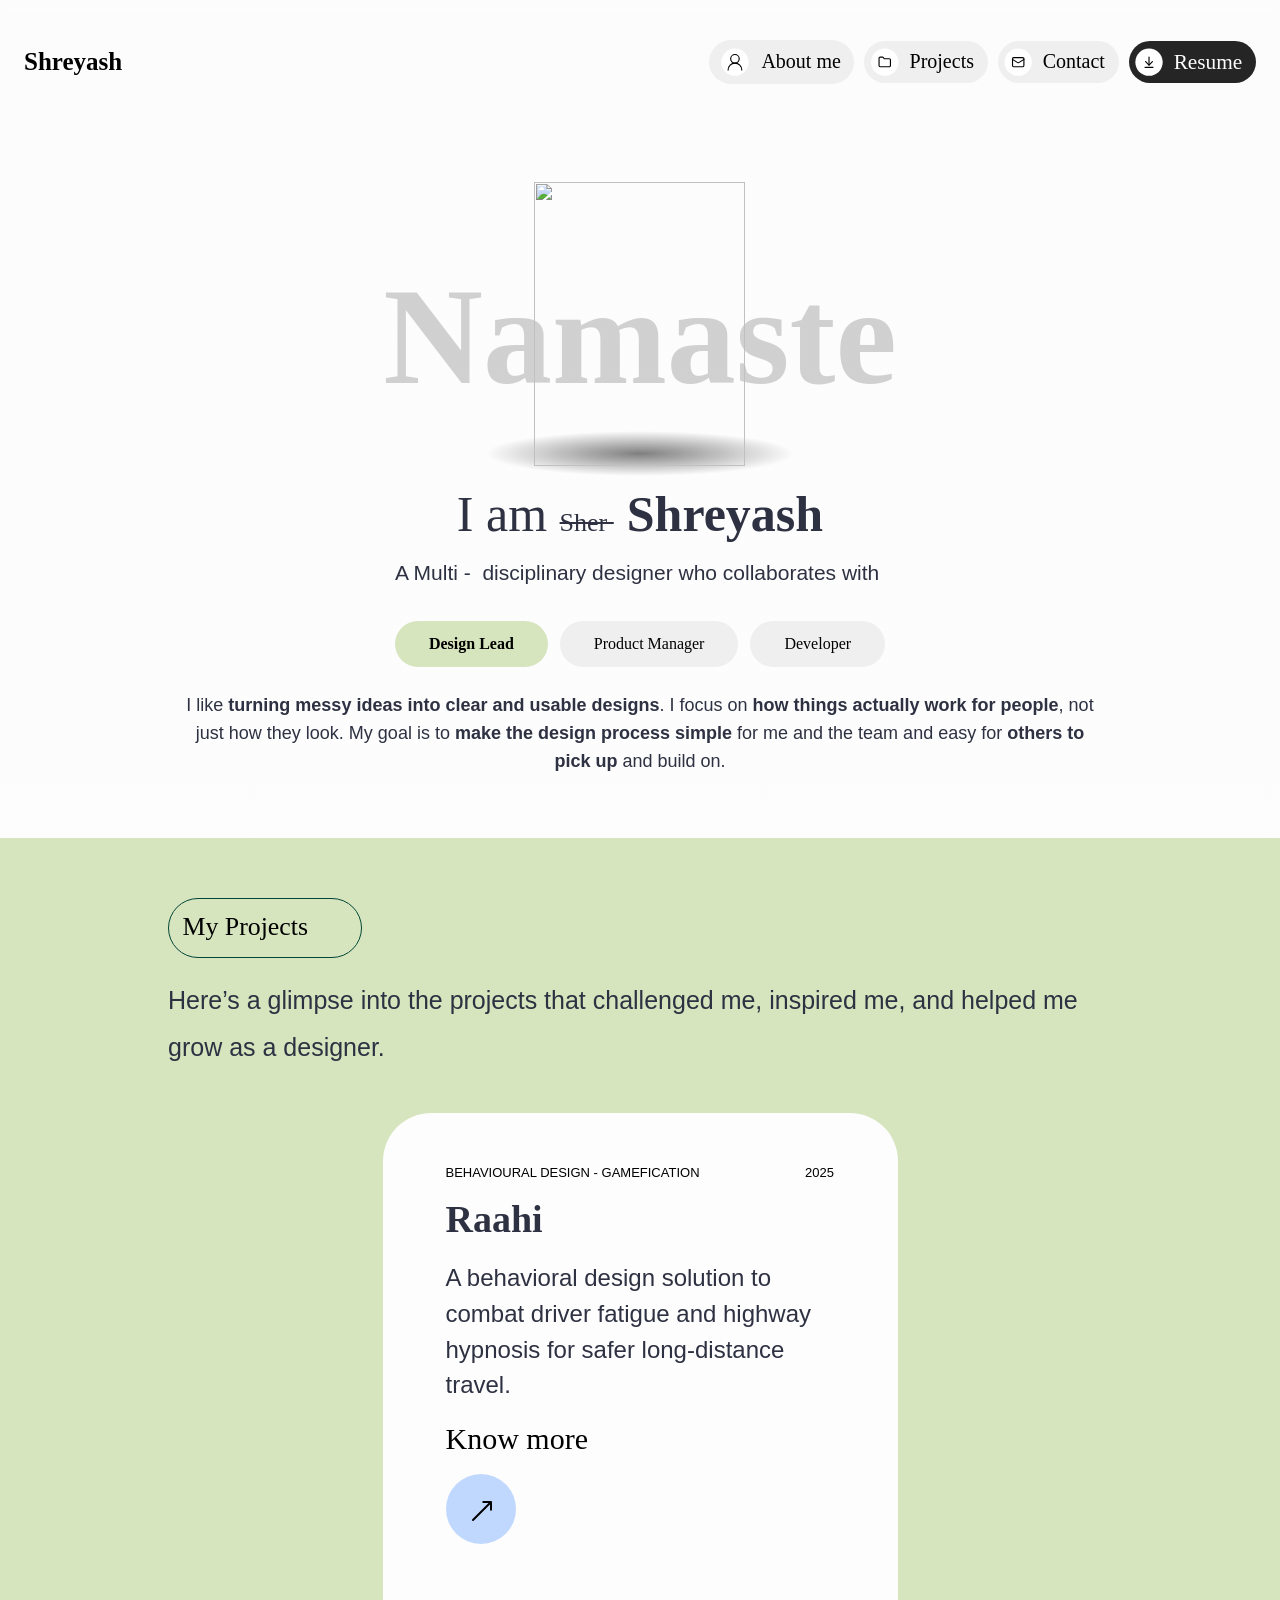
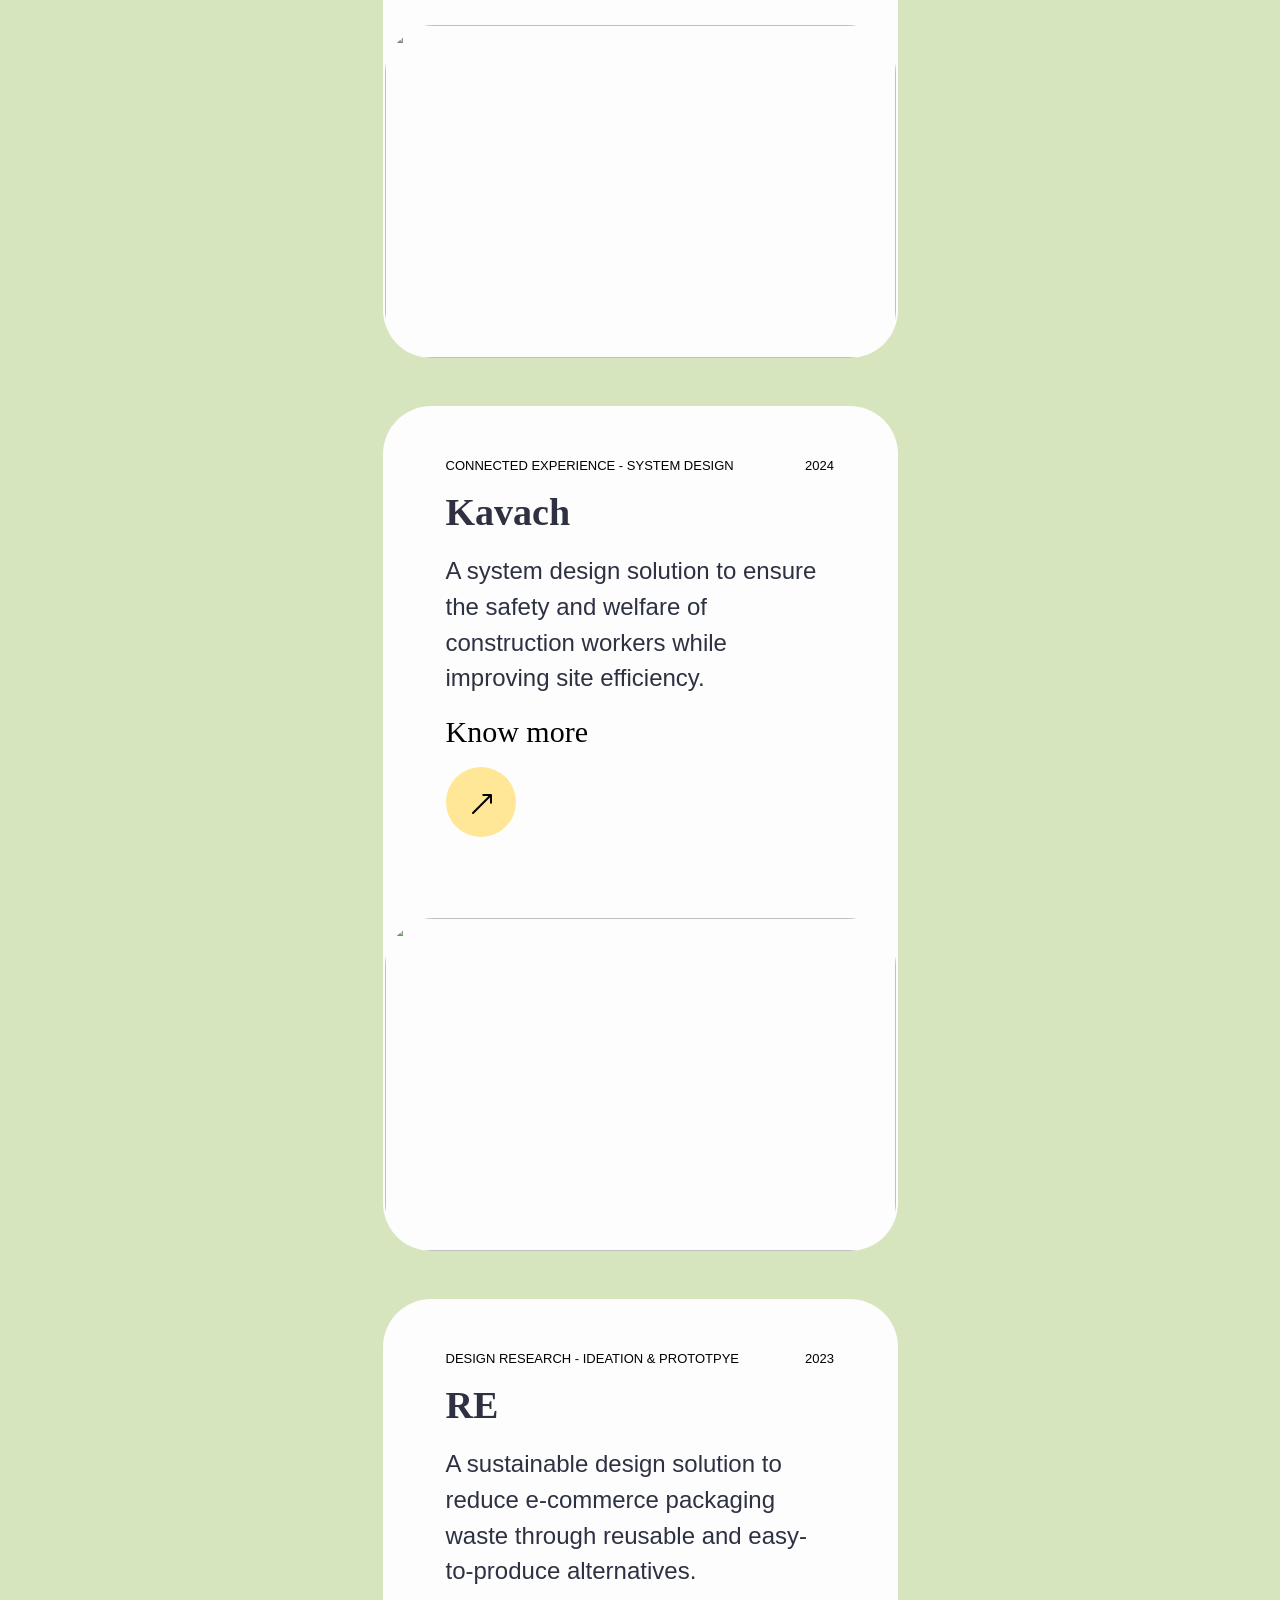
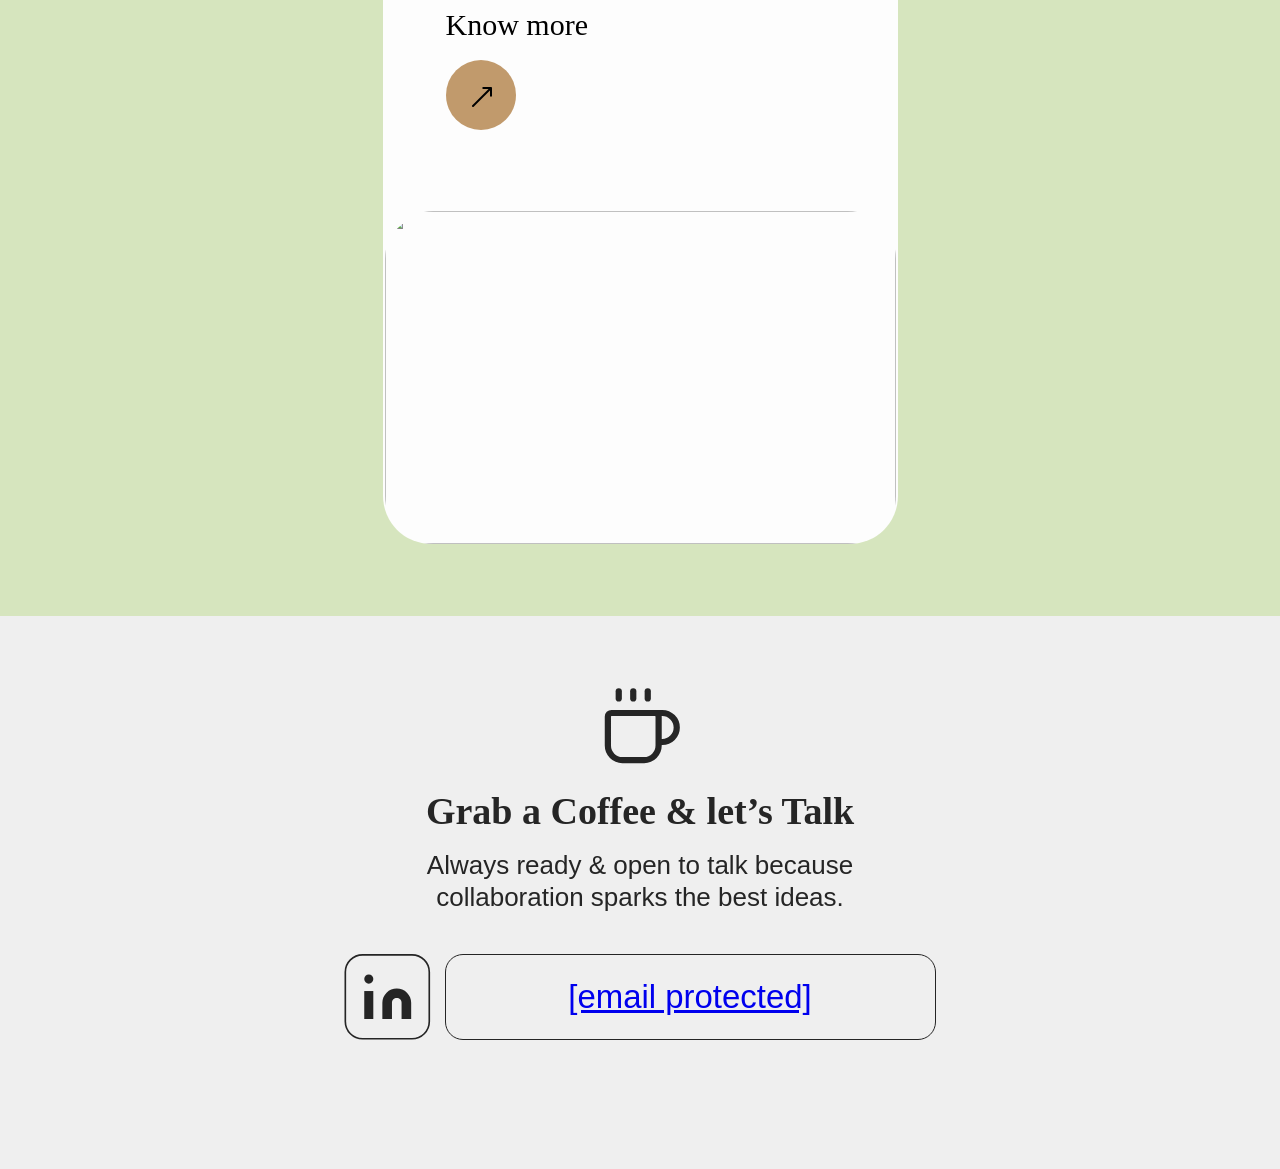
==== index.html @ 46d95822 "Index" ====
<!doctype html>

<html lang="en">
<head>
    <meta charset="utf-8">
    
    
    
    
    
    
    <meta name="viewport" content="width=device-width">
    <meta name="generator" content="Framer 62362ed">
    <title>Shreyash Agare Portfolio</title>
    <meta name="description" content="I’m Shreyash, a designer who brings clarity to complex problems. I focus on system, service, and user experience design, shaping technology around how people live and work, and turning challenges into solutions teams can build and use">
    <meta name="framer-search-index" content="https://framerusercontent.com/sites/vdXiaPU8Flj22H2WUE7lt/searchIndex-ILfiZQAzMe2L.json">
    <meta name="framer-search-index-fallback" content="https://framerusercontent.com/sites/vdXiaPU8Flj22H2WUE7lt/searchIndex-5b8wcDBoWxO9.json">
    <link href="https://framerusercontent.com/images/dnYr2ElrXUoGIXMQCvPbng1BrOo.png" rel="icon" media="(prefers-color-scheme: light)">
    <link href="https://framerusercontent.com/images/dnYr2ElrXUoGIXMQCvPbng1BrOo.png" rel="icon" media="(prefers-color-scheme: dark)">
    
    <meta property="og:type" content="website">
    <meta property="og:title" content="Shreyash Agare Portfolio">
    <meta property="og:description" content="I’m Shreyash, a designer who brings clarity to complex problems. I focus on system, service, and user experience design, shaping technology around how people live and work, and turning challenges into solutions teams can build and use">
    
    <meta name="twitter:card" content="summary_large_image">
    <meta name="twitter:title" content="Shreyash Agare Portfolio">
    <meta name="twitter:description" content="I’m Shreyash, a designer who brings clarity to complex problems. I focus on system, service, and user experience design, shaping technology around how people live and work, and turning challenges into solutions teams can build and use">
    
    <link href="https://fonts.gstatic.com" rel="preconnect" crossorigin>
    <meta name="robots" content="max-image-preview:large"><style data-framer-breakpoint-css>@media(min-width: 1400px){.hidden-72rtr7{display:none!important}}@media(min-width: 810px) and (max-width: 1399px){.hidden-29vsjt{display:none!important}}@media(max-width: 809px){.hidden-12u0wrt{display:none!important}}</style><style data-framer-css-ssr-minified data-framer-components="framer-lib-cursors-host framer-5AXRB PropertyOverrides framer-drFRV framer-XsCoQ framer-uBvUU framer-ofCPM framer-Jg71w framer-eU4Ew">html,body,#main{margin:0;padding:0;box-sizing:border-box}:root{-webkit-font-smoothing:antialiased;-moz-osx-font-smoothing:grayscale}*{box-sizing:border-box;-webkit-font-smoothing:inherit}h1,h2,h3,h4,h5,h6,p,figure{margin:0}body,input,textarea,select,button{font-size:12px;font-family:sans-serif}body{--token-31368ac3-09b3-42c8-8276-1f66761c6451: rgb(253, 253, 253);--token-e9892550-aa81-44ed-85f1-52c6c10ada3c: rgb(2, 70, 54);--token-c9b207c9-4ed0-4931-9caf-2de188760822: rgb(214, 229, 190);--token-70459caf-f0c5-4c9d-9070-a422f2d1f924: rgb(192, 216, 253);--token-084a2fe6-53d2-40fe-b132-4c87b93038a1: rgb(255, 231, 151);--token-f266ac4d-d36a-45b0-b51b-c1f13bde08c9: rgb(193, 154, 108)}@supports (z-index: calc(infinity)){#__framer-badge-container{--infinity: infinity}}#__framer-badge-container{position:fixed;bottom:0;padding:20px;width:100%;display:flex;justify-content:flex-end;pointer-events:none;z-index:calc(var(--infinity, 2147483647))}@font-face{font-family:Bitter;font-style:italic;font-weight:400;font-display:swap;src:url(https://fonts.gstatic.com/s/bitter/v39/rax-HiqOu8IVPmn7erxmJD1img.woff2) format("woff2");unicode-range:U+0460-052F,U+1C80-1C8A,U+20B4,U+2DE0-2DFF,U+A640-A69F,U+FE2E-FE2F}@font-face{font-family:Bitter;font-style:italic;font-weight:400;font-display:swap;src:url(https://fonts.gstatic.com/s/bitter/v39/rax-HiqOu8IVPmn7erxvJD1img.woff2) format("woff2");unicode-range:U+0301,U+0400-045F,U+0490-0491,U+04B0-04B1,U+2116}@font-face{font-family:Bitter;font-style:italic;font-weight:400;font-display:swap;src:url(https://fonts.gstatic.com/s/bitter/v39/rax-HiqOu8IVPmn7erxkJD1img.woff2) format("woff2");unicode-range:U+0102-0103,U+0110-0111,U+0128-0129,U+0168-0169,U+01A0-01A1,U+01AF-01B0,U+0300-0301,U+0303-0304,U+0308-0309,U+0323,U+0329,U+1EA0-1EF9,U+20AB}@font-face{font-family:Bitter;font-style:italic;font-weight:400;font-display:swap;src:url(https://fonts.gstatic.com/s/bitter/v39/rax-HiqOu8IVPmn7erxlJD1img.woff2) format("woff2");unicode-range:U+0100-02BA,U+02BD-02C5,U+02C7-02CC,U+02CE-02D7,U+02DD-02FF,U+0304,U+0308,U+0329,U+1D00-1DBF,U+1E00-1E9F,U+1EF2-1EFF,U+2020,U+20A0-20AB,U+20AD-20C0,U+2113,U+2C60-2C7F,U+A720-A7FF}@font-face{font-family:Bitter;font-style:italic;font-weight:400;font-display:swap;src:url(https://fonts.gstatic.com/s/bitter/v39/rax-HiqOu8IVPmn7erxrJD0.woff2) format("woff2");unicode-range:U+0000-00FF,U+0131,U+0152-0153,U+02BB-02BC,U+02C6,U+02DA,U+02DC,U+0304,U+0308,U+0329,U+2000-206F,U+20AC,U+2122,U+2191,U+2193,U+2212,U+2215,U+FEFF,U+FFFD}@font-face{font-family:Bitter;font-style:italic;font-weight:700;font-display:swap;src:url(https://fonts.gstatic.com/s/bitter/v39/rax-HiqOu8IVPmn7erxmJD1img.woff2) format("woff2");unicode-range:U+0460-052F,U+1C80-1C8A,U+20B4,U+2DE0-2DFF,U+A640-A69F,U+FE2E-FE2F}@font-face{font-family:Bitter;font-style:italic;font-weight:700;font-display:swap;src:url(https://fonts.gstatic.com/s/bitter/v39/rax-HiqOu8IVPmn7erxvJD1img.woff2) format("woff2");unicode-range:U+0301,U+0400-045F,U+0490-0491,U+04B0-04B1,U+2116}@font-face{font-family:Bitter;font-style:italic;font-weight:700;font-display:swap;src:url(https://fonts.gstatic.com/s/bitter/v39/rax-HiqOu8IVPmn7erxkJD1img.woff2) format("woff2");unicode-range:U+0102-0103,U+0110-0111,U+0128-0129,U+0168-0169,U+01A0-01A1,U+01AF-01B0,U+0300-0301,U+0303-0304,U+0308-0309,U+0323,U+0329,U+1EA0-1EF9,U+20AB}@font-face{font-family:Bitter;font-style:italic;font-weight:700;font-display:swap;src:url(https://fonts.gstatic.com/s/bitter/v39/rax-HiqOu8IVPmn7erxlJD1img.woff2) format("woff2");unicode-range:U+0100-02BA,U+02BD-02C5,U+02C7-02CC,U+02CE-02D7,U+02DD-02FF,U+0304,U+0308,U+0329,U+1D00-1DBF,U+1E00-1E9F,U+1EF2-1EFF,U+2020,U+20A0-20AB,U+20AD-20C0,U+2113,U+2C60-2C7F,U+A720-A7FF}@font-face{font-family:Bitter;font-style:italic;font-weight:700;font-display:swap;src:url(https://fonts.gstatic.com/s/bitter/v39/rax-HiqOu8IVPmn7erxrJD0.woff2) format("woff2");unicode-range:U+0000-00FF,U+0131,U+0152-0153,U+02BB-02BC,U+02C6,U+02DA,U+02DC,U+0304,U+0308,U+0329,U+2000-206F,U+20AC,U+2122,U+2191,U+2193,U+2212,U+2215,U+FEFF,U+FFFD}@font-face{font-family:Bitter;font-style:normal;font-weight:400;font-display:swap;src:url(https://fonts.gstatic.com/s/bitter/v39/rax8HiqOu8IVPmn7coxpPDk.woff2) format("woff2");unicode-range:U+0460-052F,U+1C80-1C8A,U+20B4,U+2DE0-2DFF,U+A640-A69F,U+FE2E-FE2F}@font-face{font-family:Bitter;font-style:normal;font-weight:400;font-display:swap;src:url(https://fonts.gstatic.com/s/bitter/v39/rax8HiqOu8IVPmn7e4xpPDk.woff2) format("woff2");unicode-range:U+0301,U+0400-045F,U+0490-0491,U+04B0-04B1,U+2116}@font-face{font-family:Bitter;font-style:normal;font-weight:400;font-display:swap;src:url(https://fonts.gstatic.com/s/bitter/v39/rax8HiqOu8IVPmn7cIxpPDk.woff2) format("woff2");unicode-range:U+0102-0103,U+0110-0111,U+0128-0129,U+0168-0169,U+01A0-01A1,U+01AF-01B0,U+0300-0301,U+0303-0304,U+0308-0309,U+0323,U+0329,U+1EA0-1EF9,U+20AB}@font-face{font-family:Bitter;font-style:normal;font-weight:400;font-display:swap;src:url(https://fonts.gstatic.com/s/bitter/v39/rax8HiqOu8IVPmn7cYxpPDk.woff2) format("woff2");unicode-range:U+0100-02BA,U+02BD-02C5,U+02C7-02CC,U+02CE-02D7,U+02DD-02FF,U+0304,U+0308,U+0329,U+1D00-1DBF,U+1E00-1E9F,U+1EF2-1EFF,U+2020,U+20A0-20AB,U+20AD-20C0,U+2113,U+2C60-2C7F,U+A720-A7FF}@font-face{font-family:Bitter;font-style:normal;font-weight:400;font-display:swap;src:url(https://fonts.gstatic.com/s/bitter/v39/rax8HiqOu8IVPmn7f4xp.woff2) format("woff2");unicode-range:U+0000-00FF,U+0131,U+0152-0153,U+02BB-02BC,U+02C6,U+02DA,U+02DC,U+0304,U+0308,U+0329,U+2000-206F,U+20AC,U+2122,U+2191,U+2193,U+2212,U+2215,U+FEFF,U+FFFD}@font-face{font-family:Bitter;font-style:normal;font-weight:600;font-display:swap;src:url(https://fonts.gstatic.com/s/bitter/v39/rax8HiqOu8IVPmn7coxpPDk.woff2) format("woff2");unicode-range:U+0460-052F,U+1C80-1C8A,U+20B4,U+2DE0-2DFF,U+A640-A69F,U+FE2E-FE2F}@font-face{font-family:Bitter;font-style:normal;font-weight:600;font-display:swap;src:url(https://fonts.gstatic.com/s/bitter/v39/rax8HiqOu8IVPmn7e4xpPDk.woff2) format("woff2");unicode-range:U+0301,U+0400-045F,U+0490-0491,U+04B0-04B1,U+2116}@font-face{font-family:Bitter;font-style:normal;font-weight:600;font-display:swap;src:url(https://fonts.gstatic.com/s/bitter/v39/rax8HiqOu8IVPmn7cIxpPDk.woff2) format("woff2");unicode-range:U+0102-0103,U+0110-0111,U+0128-0129,U+0168-0169,U+01A0-01A1,U+01AF-01B0,U+0300-0301,U+0303-0304,U+0308-0309,U+0323,U+0329,U+1EA0-1EF9,U+20AB}@font-face{font-family:Bitter;font-style:normal;font-weight:600;font-display:swap;src:url(https://fonts.gstatic.com/s/bitter/v39/rax8HiqOu8IVPmn7cYxpPDk.woff2) format("woff2");unicode-range:U+0100-02BA,U+02BD-02C5,U+02C7-02CC,U+02CE-02D7,U+02DD-02FF,U+0304,U+0308,U+0329,U+1D00-1DBF,U+1E00-1E9F,U+1EF2-1EFF,U+2020,U+20A0-20AB,U+20AD-20C0,U+2113,U+2C60-2C7F,U+A720-A7FF}@font-face{font-family:Bitter;font-style:normal;font-weight:600;font-display:swap;src:url(https://fonts.gstatic.com/s/bitter/v39/rax8HiqOu8IVPmn7f4xp.woff2) format("woff2");unicode-range:U+0000-00FF,U+0131,U+0152-0153,U+02BB-02BC,U+02C6,U+02DA,U+02DC,U+0304,U+0308,U+0329,U+2000-206F,U+20AC,U+2122,U+2191,U+2193,U+2212,U+2215,U+FEFF,U+FFFD}@font-face{font-family:Bitter;font-style:normal;font-weight:700;font-display:swap;src:url(https://fonts.gstatic.com/s/bitter/v39/rax8HiqOu8IVPmn7coxpPDk.woff2) format("woff2");unicode-range:U+0460-052F,U+1C80-1C8A,U+20B4,U+2DE0-2DFF,U+A640-A69F,U+FE2E-FE2F}@font-face{font-family:Bitter;font-style:normal;font-weight:700;font-display:swap;src:url(https://fonts.gstatic.com/s/bitter/v39/rax8HiqOu8IVPmn7e4xpPDk.woff2) format("woff2");unicode-range:U+0301,U+0400-045F,U+0490-0491,U+04B0-04B1,U+2116}@font-face{font-family:Bitter;font-style:normal;font-weight:700;font-display:swap;src:url(https://fonts.gstatic.com/s/bitter/v39/rax8HiqOu8IVPmn7cIxpPDk.woff2) format("woff2");unicode-range:U+0102-0103,U+0110-0111,U+0128-0129,U+0168-0169,U+01A0-01A1,U+01AF-01B0,U+0300-0301,U+0303-0304,U+0308-0309,U+0323,U+0329,U+1EA0-1EF9,U+20AB}@font-face{font-family:Bitter;font-style:normal;font-weight:700;font-display:swap;src:url(https://fonts.gstatic.com/s/bitter/v39/rax8HiqOu8IVPmn7cYxpPDk.woff2) format("woff2");unicode-range:U+0100-02BA,U+02BD-02C5,U+02C7-02CC,U+02CE-02D7,U+02DD-02FF,U+0304,U+0308,U+0329,U+1D00-1DBF,U+1E00-1E9F,U+1EF2-1EFF,U+2020,U+20A0-20AB,U+20AD-20C0,U+2113,U+2C60-2C7F,U+A720-A7FF}@font-face{font-family:Bitter;font-style:normal;font-weight:700;font-display:swap;src:url(https://fonts.gstatic.com/s/bitter/v39/rax8HiqOu8IVPmn7f4xp.woff2) format("woff2");unicode-range:U+0000-00FF,U+0131,U+0152-0153,U+02BB-02BC,U+02C6,U+02DA,U+02DC,U+0304,U+0308,U+0329,U+2000-206F,U+20AC,U+2122,U+2191,U+2193,U+2212,U+2215,U+FEFF,U+FFFD}@font-face{font-family:Lato;font-style:italic;font-weight:400;font-display:swap;src:url(https://fonts.gstatic.com/s/lato/v24/S6u8w4BMUTPHjxsAUi-qJCY.woff2) format("woff2");unicode-range:U+0100-02BA,U+02BD-02C5,U+02C7-02CC,U+02CE-02D7,U+02DD-02FF,U+0304,U+0308,U+0329,U+1D00-1DBF,U+1E00-1E9F,U+1EF2-1EFF,U+2020,U+20A0-20AB,U+20AD-20C0,U+2113,U+2C60-2C7F,U+A720-A7FF}@font-face{font-family:Lato;font-style:italic;font-weight:400;font-display:swap;src:url(https://fonts.gstatic.com/s/lato/v24/S6u8w4BMUTPHjxsAXC-q.woff2) format("woff2");unicode-range:U+0000-00FF,U+0131,U+0152-0153,U+02BB-02BC,U+02C6,U+02DA,U+02DC,U+0304,U+0308,U+0329,U+2000-206F,U+20AC,U+2122,U+2191,U+2193,U+2212,U+2215,U+FEFF,U+FFFD}@font-face{font-family:Lato;font-style:italic;font-weight:700;font-display:swap;src:url(https://fonts.gstatic.com/s/lato/v24/S6u_w4BMUTPHjxsI5wq_FQft1dw.woff2) format("woff2");unicode-range:U+0100-02BA,U+02BD-02C5,U+02C7-02CC,U+02CE-02D7,U+02DD-02FF,U+0304,U+0308,U+0329,U+1D00-1DBF,U+1E00-1E9F,U+1EF2-1EFF,U+2020,U+20A0-20AB,U+20AD-20C0,U+2113,U+2C60-2C7F,U+A720-A7FF}@font-face{font-family:Lato;font-style:italic;font-weight:700;font-display:swap;src:url(https://fonts.gstatic.com/s/lato/v24/S6u_w4BMUTPHjxsI5wq_Gwft.woff2) format("woff2");unicode-range:U+0000-00FF,U+0131,U+0152-0153,U+02BB-02BC,U+02C6,U+02DA,U+02DC,U+0304,U+0308,U+0329,U+2000-206F,U+20AC,U+2122,U+2191,U+2193,U+2212,U+2215,U+FEFF,U+FFFD}@font-face{font-family:Lato;font-style:normal;font-weight:400;font-display:swap;src:url(https://fonts.gstatic.com/s/lato/v24/S6uyw4BMUTPHjxAwXjeu.woff2) format("woff2");unicode-range:U+0100-02BA,U+02BD-02C5,U+02C7-02CC,U+02CE-02D7,U+02DD-02FF,U+0304,U+0308,U+0329,U+1D00-1DBF,U+1E00-1E9F,U+1EF2-1EFF,U+2020,U+20A0-20AB,U+20AD-20C0,U+2113,U+2C60-2C7F,U+A720-A7FF}@font-face{font-family:Lato;font-style:normal;font-weight:400;font-display:swap;src:url(https://fonts.gstatic.com/s/lato/v24/S6uyw4BMUTPHjx4wXg.woff2) format("woff2");unicode-range:U+0000-00FF,U+0131,U+0152-0153,U+02BB-02BC,U+02C6,U+02DA,U+02DC,U+0304,U+0308,U+0329,U+2000-206F,U+20AC,U+2122,U+2191,U+2193,U+2212,U+2215,U+FEFF,U+FFFD}@font-face{font-family:Lato;font-style:normal;font-weight:700;font-display:swap;src:url(https://fonts.gstatic.com/s/lato/v24/S6u9w4BMUTPHh6UVSwaPGR_p.woff2) format("woff2");unicode-range:U+0100-02BA,U+02BD-02C5,U+02C7-02CC,U+02CE-02D7,U+02DD-02FF,U+0304,U+0308,U+0329,U+1D00-1DBF,U+1E00-1E9F,U+1EF2-1EFF,U+2020,U+20A0-20AB,U+20AD-20C0,U+2113,U+2C60-2C7F,U+A720-A7FF}@font-face{font-family:Lato;font-style:normal;font-weight:700;font-display:swap;src:url(https://fonts.gstatic.com/s/lato/v24/S6u9w4BMUTPHh6UVSwiPGQ.woff2) format("woff2");unicode-range:U+0000-00FF,U+0131,U+0152-0153,U+02BB-02BC,U+02C6,U+02DA,U+02DC,U+0304,U+0308,U+0329,U+2000-206F,U+20AC,U+2122,U+2191,U+2193,U+2212,U+2215,U+FEFF,U+FFFD}@font-face{font-family:Raleway;font-style:italic;font-weight:400;font-display:swap;src:url(https://fonts.gstatic.com/s/raleway/v36/1Ptsg8zYS_SKggPNyCg4QIFqPfE.woff2) format("woff2");unicode-range:U+0460-052F,U+1C80-1C8A,U+20B4,U+2DE0-2DFF,U+A640-A69F,U+FE2E-FE2F}@font-face{font-family:Raleway;font-style:italic;font-weight:400;font-display:swap;src:url(https://fonts.gstatic.com/s/raleway/v36/1Ptsg8zYS_SKggPNyCg4SYFqPfE.woff2) format("woff2");unicode-range:U+0301,U+0400-045F,U+0490-0491,U+04B0-04B1,U+2116}@font-face{font-family:Raleway;font-style:italic;font-weight:400;font-display:swap;src:url(https://fonts.gstatic.com/s/raleway/v36/1Ptsg8zYS_SKggPNyCg4QoFqPfE.woff2) format("woff2");unicode-range:U+0102-0103,U+0110-0111,U+0128-0129,U+0168-0169,U+01A0-01A1,U+01AF-01B0,U+0300-0301,U+0303-0304,U+0308-0309,U+0323,U+0329,U+1EA0-1EF9,U+20AB}@font-face{font-family:Raleway;font-style:italic;font-weight:400;font-display:swap;src:url(https://fonts.gstatic.com/s/raleway/v36/1Ptsg8zYS_SKggPNyCg4Q4FqPfE.woff2) format("woff2");unicode-range:U+0100-02BA,U+02BD-02C5,U+02C7-02CC,U+02CE-02D7,U+02DD-02FF,U+0304,U+0308,U+0329,U+1D00-1DBF,U+1E00-1E9F,U+1EF2-1EFF,U+2020,U+20A0-20AB,U+20AD-20C0,U+2113,U+2C60-2C7F,U+A720-A7FF}@font-face{font-family:Raleway;font-style:italic;font-weight:400;font-display:swap;src:url(https://fonts.gstatic.com/s/raleway/v36/1Ptsg8zYS_SKggPNyCg4TYFq.woff2) format("woff2");unicode-range:U+0000-00FF,U+0131,U+0152-0153,U+02BB-02BC,U+02C6,U+02DA,U+02DC,U+0304,U+0308,U+0329,U+2000-206F,U+20AC,U+2122,U+2191,U+2193,U+2212,U+2215,U+FEFF,U+FFFD}@font-face{font-family:Raleway;font-style:italic;font-weight:700;font-display:swap;src:url(https://fonts.gstatic.com/s/raleway/v36/1Ptsg8zYS_SKggPNyCg4QIFqPfE.woff2) format("woff2");unicode-range:U+0460-052F,U+1C80-1C8A,U+20B4,U+2DE0-2DFF,U+A640-A69F,U+FE2E-FE2F}@font-face{font-family:Raleway;font-style:italic;font-weight:700;font-display:swap;src:url(https://fonts.gstatic.com/s/raleway/v36/1Ptsg8zYS_SKggPNyCg4SYFqPfE.woff2) format("woff2");unicode-range:U+0301,U+0400-045F,U+0490-0491,U+04B0-04B1,U+2116}@font-face{font-family:Raleway;font-style:italic;font-weight:700;font-display:swap;src:url(https://fonts.gstatic.com/s/raleway/v36/1Ptsg8zYS_SKggPNyCg4QoFqPfE.woff2) format("woff2");unicode-range:U+0102-0103,U+0110-0111,U+0128-0129,U+0168-0169,U+01A0-01A1,U+01AF-01B0,U+0300-0301,U+0303-0304,U+0308-0309,U+0323,U+0329,U+1EA0-1EF9,U+20AB}@font-face{font-family:Raleway;font-style:italic;font-weight:700;font-display:swap;src:url(https://fonts.gstatic.com/s/raleway/v36/1Ptsg8zYS_SKggPNyCg4Q4FqPfE.woff2) format("woff2");unicode-range:U+0100-02BA,U+02BD-02C5,U+02C7-02CC,U+02CE-02D7,U+02DD-02FF,U+0304,U+0308,U+0329,U+1D00-1DBF,U+1E00-1E9F,U+1EF2-1EFF,U+2020,U+20A0-20AB,U+20AD-20C0,U+2113,U+2C60-2C7F,U+A720-A7FF}@font-face{font-family:Raleway;font-style:italic;font-weight:700;font-display:swap;src:url(https://fonts.gstatic.com/s/raleway/v36/1Ptsg8zYS_SKggPNyCg4TYFq.woff2) format("woff2");unicode-range:U+0000-00FF,U+0131,U+0152-0153,U+02BB-02BC,U+02C6,U+02DA,U+02DC,U+0304,U+0308,U+0329,U+2000-206F,U+20AC,U+2122,U+2191,U+2193,U+2212,U+2215,U+FEFF,U+FFFD}@font-face{font-family:Raleway;font-style:normal;font-weight:400;font-display:swap;src:url(https://fonts.gstatic.com/s/raleway/v36/1Ptug8zYS_SKggPNyCAIT5lu.woff2) format("woff2");unicode-range:U+0460-052F,U+1C80-1C8A,U+20B4,U+2DE0-2DFF,U+A640-A69F,U+FE2E-FE2F}@font-face{font-family:Raleway;font-style:normal;font-weight:400;font-display:swap;src:url(https://fonts.gstatic.com/s/raleway/v36/1Ptug8zYS_SKggPNyCkIT5lu.woff2) format("woff2");unicode-range:U+0301,U+0400-045F,U+0490-0491,U+04B0-04B1,U+2116}@font-face{font-family:Raleway;font-style:normal;font-weight:400;font-display:swap;src:url(https://fonts.gstatic.com/s/raleway/v36/1Ptug8zYS_SKggPNyCIIT5lu.woff2) format("woff2");unicode-range:U+0102-0103,U+0110-0111,U+0128-0129,U+0168-0169,U+01A0-01A1,U+01AF-01B0,U+0300-0301,U+0303-0304,U+0308-0309,U+0323,U+0329,U+1EA0-1EF9,U+20AB}@font-face{font-family:Raleway;font-style:normal;font-weight:400;font-display:swap;src:url(https://fonts.gstatic.com/s/raleway/v36/1Ptug8zYS_SKggPNyCMIT5lu.woff2) format("woff2");unicode-range:U+0100-02BA,U+02BD-02C5,U+02C7-02CC,U+02CE-02D7,U+02DD-02FF,U+0304,U+0308,U+0329,U+1D00-1DBF,U+1E00-1E9F,U+1EF2-1EFF,U+2020,U+20A0-20AB,U+20AD-20C0,U+2113,U+2C60-2C7F,U+A720-A7FF}@font-face{font-family:Raleway;font-style:normal;font-weight:400;font-display:swap;src:url(https://fonts.gstatic.com/s/raleway/v36/1Ptug8zYS_SKggPNyC0ITw.woff2) format("woff2");unicode-range:U+0000-00FF,U+0131,U+0152-0153,U+02BB-02BC,U+02C6,U+02DA,U+02DC,U+0304,U+0308,U+0329,U+2000-206F,U+20AC,U+2122,U+2191,U+2193,U+2212,U+2215,U+FEFF,U+FFFD}@font-face{font-family:Raleway;font-style:normal;font-weight:700;font-display:swap;src:url(https://fonts.gstatic.com/s/raleway/v36/1Ptug8zYS_SKggPNyCAIT5lu.woff2) format("woff2");unicode-range:U+0460-052F,U+1C80-1C8A,U+20B4,U+2DE0-2DFF,U+A640-A69F,U+FE2E-FE2F}@font-face{font-family:Raleway;font-style:normal;font-weight:700;font-display:swap;src:url(https://fonts.gstatic.com/s/raleway/v36/1Ptug8zYS_SKggPNyCkIT5lu.woff2) format("woff2");unicode-range:U+0301,U+0400-045F,U+0490-0491,U+04B0-04B1,U+2116}@font-face{font-family:Raleway;font-style:normal;font-weight:700;font-display:swap;src:url(https://fonts.gstatic.com/s/raleway/v36/1Ptug8zYS_SKggPNyCIIT5lu.woff2) format("woff2");unicode-range:U+0102-0103,U+0110-0111,U+0128-0129,U+0168-0169,U+01A0-01A1,U+01AF-01B0,U+0300-0301,U+0303-0304,U+0308-0309,U+0323,U+0329,U+1EA0-1EF9,U+20AB}@font-face{font-family:Raleway;font-style:normal;font-weight:700;font-display:swap;src:url(https://fonts.gstatic.com/s/raleway/v36/1Ptug8zYS_SKggPNyCMIT5lu.woff2) format("woff2");unicode-range:U+0100-02BA,U+02BD-02C5,U+02C7-02CC,U+02CE-02D7,U+02DD-02FF,U+0304,U+0308,U+0329,U+1D00-1DBF,U+1E00-1E9F,U+1EF2-1EFF,U+2020,U+20A0-20AB,U+20AD-20C0,U+2113,U+2C60-2C7F,U+A720-A7FF}@font-face{font-family:Raleway;font-style:normal;font-weight:700;font-display:swap;src:url(https://fonts.gstatic.com/s/raleway/v36/1Ptug8zYS_SKggPNyC0ITw.woff2) format("woff2");unicode-range:U+0000-00FF,U+0131,U+0152-0153,U+02BB-02BC,U+02C6,U+02DA,U+02DC,U+0304,U+0308,U+0329,U+2000-206F,U+20AC,U+2122,U+2191,U+2193,U+2212,U+2215,U+FEFF,U+FFFD}@font-face{font-family:Sora;font-style:normal;font-weight:700;font-display:swap;src:url(https://fonts.gstatic.com/s/sora/v16/xMQOuFFYT72X5wkB_18qmnndmSe1mU-DKQJRBg.woff2) format("woff2");unicode-range:U+0100-02BA,U+02BD-02C5,U+02C7-02CC,U+02CE-02D7,U+02DD-02FF,U+0304,U+0308,U+0329,U+1D00-1DBF,U+1E00-1E9F,U+1EF2-1EFF,U+2020,U+20A0-20AB,U+20AD-20C0,U+2113,U+2C60-2C7F,U+A720-A7FF}@font-face{font-family:Sora;font-style:normal;font-weight:700;font-display:swap;src:url(https://fonts.gstatic.com/s/sora/v16/xMQOuFFYT72X5wkB_18qmnndmSe1mU-NKQI.woff2) format("woff2");unicode-range:U+0000-00FF,U+0131,U+0152-0153,U+02BB-02BC,U+02C6,U+02DA,U+02DC,U+0304,U+0308,U+0329,U+2000-206F,U+20AC,U+2122,U+2191,U+2193,U+2212,U+2215,U+FEFF,U+FFFD}@font-face{font-family:Bitter;font-style:italic;font-weight:900;font-display:block;src:url(https://fonts.gstatic.com/s/bitter/v39/raxjHiqOu8IVPmn7epZnDMyKBvHf5D6cSfv-UnByjeU.woff2) format("woff2");unicode-range:U+0460-052F,U+1C80-1C8A,U+20B4,U+2DE0-2DFF,U+A640-A69F,U+FE2E-FE2F}@font-face{font-family:Bitter;font-style:italic;font-weight:900;font-display:block;src:url(https://fonts.gstatic.com/s/bitter/v39/raxjHiqOu8IVPmn7epZnDMyKBvHf5D6cSfv-W3ByjeU.woff2) format("woff2");unicode-range:U+0301,U+0400-045F,U+0490-0491,U+04B0-04B1,U+2116}@font-face{font-family:Bitter;font-style:italic;font-weight:900;font-display:block;src:url(https://fonts.gstatic.com/s/bitter/v39/raxjHiqOu8IVPmn7epZnDMyKBvHf5D6cSfv-UHByjeU.woff2) format("woff2");unicode-range:U+0102-0103,U+0110-0111,U+0128-0129,U+0168-0169,U+01A0-01A1,U+01AF-01B0,U+0300-0301,U+0303-0304,U+0308-0309,U+0323,U+0329,U+1EA0-1EF9,U+20AB}@font-face{font-family:Bitter;font-style:italic;font-weight:900;font-display:block;src:url(https://fonts.gstatic.com/s/bitter/v39/raxjHiqOu8IVPmn7epZnDMyKBvHf5D6cSfv-UXByjeU.woff2) format("woff2");unicode-range:U+0100-02BA,U+02BD-02C5,U+02C7-02CC,U+02CE-02D7,U+02DD-02FF,U+0304,U+0308,U+0329,U+1D00-1DBF,U+1E00-1E9F,U+1EF2-1EFF,U+2020,U+20A0-20AB,U+20AD-20C0,U+2113,U+2C60-2C7F,U+A720-A7FF}@font-face{font-family:Bitter;font-style:italic;font-weight:900;font-display:block;src:url(https://fonts.gstatic.com/s/bitter/v39/raxjHiqOu8IVPmn7epZnDMyKBvHf5D6cSfv-X3By.woff2) format("woff2");unicode-range:U+0000-00FF,U+0131,U+0152-0153,U+02BB-02BC,U+02C6,U+02DA,U+02DC,U+0304,U+0308,U+0329,U+2000-206F,U+20AC,U+2122,U+2191,U+2193,U+2212,U+2215,U+FEFF,U+FFFD}@font-face{font-family:Bitter;font-style:normal;font-weight:900;font-display:block;src:url(https://fonts.gstatic.com/s/bitter/v39/raxhHiqOu8IVPmnRc6SY1KXhnF_Y8V_YOLXOXWh2.woff2) format("woff2");unicode-range:U+0460-052F,U+1C80-1C8A,U+20B4,U+2DE0-2DFF,U+A640-A69F,U+FE2E-FE2F}@font-face{font-family:Bitter;font-style:normal;font-weight:900;font-display:block;src:url(https://fonts.gstatic.com/s/bitter/v39/raxhHiqOu8IVPmnRc6SY1KXhnF_Y8V_YOLzOXWh2.woff2) format("woff2");unicode-range:U+0301,U+0400-045F,U+0490-0491,U+04B0-04B1,U+2116}@font-face{font-family:Bitter;font-style:normal;font-weight:900;font-display:block;src:url(https://fonts.gstatic.com/s/bitter/v39/raxhHiqOu8IVPmnRc6SY1KXhnF_Y8V_YOLfOXWh2.woff2) format("woff2");unicode-range:U+0102-0103,U+0110-0111,U+0128-0129,U+0168-0169,U+01A0-01A1,U+01AF-01B0,U+0300-0301,U+0303-0304,U+0308-0309,U+0323,U+0329,U+1EA0-1EF9,U+20AB}@font-face{font-family:Bitter;font-style:normal;font-weight:900;font-display:block;src:url(https://fonts.gstatic.com/s/bitter/v39/raxhHiqOu8IVPmnRc6SY1KXhnF_Y8V_YOLbOXWh2.woff2) format("woff2");unicode-range:U+0100-02BA,U+02BD-02C5,U+02C7-02CC,U+02CE-02D7,U+02DD-02FF,U+0304,U+0308,U+0329,U+1D00-1DBF,U+1E00-1E9F,U+1EF2-1EFF,U+2020,U+20A0-20AB,U+20AD-20C0,U+2113,U+2C60-2C7F,U+A720-A7FF}@font-face{font-family:Bitter;font-style:normal;font-weight:900;font-display:block;src:url(https://fonts.gstatic.com/s/bitter/v39/raxhHiqOu8IVPmnRc6SY1KXhnF_Y8V_YOLjOXQ.woff2) format("woff2");unicode-range:U+0000-00FF,U+0131,U+0152-0153,U+02BB-02BC,U+02C6,U+02DA,U+02DC,U+0304,U+0308,U+0329,U+2000-206F,U+20AC,U+2122,U+2191,U+2193,U+2212,U+2215,U+FEFF,U+FFFD}@font-face{font-family:Inter;src:url(https://framerusercontent.com/assets/5vvr9Vy74if2I6bQbJvbw7SY1pQ.woff2);font-display:swap;font-style:normal;font-weight:400;unicode-range:U+0460-052F,U+1C80-1C88,U+20B4,U+2DE0-2DFF,U+A640-A69F,U+FE2E-FE2F}@font-face{font-family:Inter;src:url(https://framerusercontent.com/assets/EOr0mi4hNtlgWNn9if640EZzXCo.woff2);font-display:swap;font-style:normal;font-weight:400;unicode-range:U+0301,U+0400-045F,U+0490-0491,U+04B0-04B1,U+2116}@font-face{font-family:Inter;src:url(https://framerusercontent.com/assets/Y9k9QrlZAqio88Klkmbd8VoMQc.woff2);font-display:swap;font-style:normal;font-weight:400;unicode-range:U+1F00-1FFF}@font-face{font-family:Inter;src:url(https://framerusercontent.com/assets/OYrD2tBIBPvoJXiIHnLoOXnY9M.woff2);font-display:swap;font-style:normal;font-weight:400;unicode-range:U+0370-03FF}@font-face{font-family:Inter;src:url(https://framerusercontent.com/assets/JeYwfuaPfZHQhEG8U5gtPDZ7WQ.woff2);font-display:swap;font-style:normal;font-weight:400;unicode-range:U+0100-024F,U+0259,U+1E00-1EFF,U+2020,U+20A0-20AB,U+20AD-20CF,U+2113,U+2C60-2C7F,U+A720-A7FF}@font-face{font-family:Inter;src:url(https://framerusercontent.com/assets/GrgcKwrN6d3Uz8EwcLHZxwEfC4.woff2);font-display:swap;font-style:normal;font-weight:400;unicode-range:U+0000-00FF,U+0131,U+0152-0153,U+02BB-02BC,U+02C6,U+02DA,U+02DC,U+2000-206F,U+2070,U+2074-207E,U+2080-208E,U+20AC,U+2122,U+2191,U+2193,U+2212,U+2215,U+FEFF,U+FFFD}@font-face{font-family:Inter;src:url(https://framerusercontent.com/assets/b6Y37FthZeALduNqHicBT6FutY.woff2);font-display:swap;font-style:normal;font-weight:400;unicode-range:U+0102-0103,U+0110-0111,U+0128-0129,U+0168-0169,U+01A0-01A1,U+01AF-01B0,U+1EA0-1EF9,U+20AB}@font-face{font-family:Inter;src:url(https://framerusercontent.com/assets/DpPBYI0sL4fYLgAkX8KXOPVt7c.woff2);font-display:swap;font-style:normal;font-weight:700;unicode-range:U+0460-052F,U+1C80-1C88,U+20B4,U+2DE0-2DFF,U+A640-A69F,U+FE2E-FE2F}@font-face{font-family:Inter;src:url(https://framerusercontent.com/assets/4RAEQdEOrcnDkhHiiCbJOw92Lk.woff2);font-display:swap;font-style:normal;font-weight:700;unicode-range:U+0301,U+0400-045F,U+0490-0491,U+04B0-04B1,U+2116}@font-face{font-family:Inter;src:url(https://framerusercontent.com/assets/1K3W8DizY3v4emK8Mb08YHxTbs.woff2);font-display:swap;font-style:normal;font-weight:700;unicode-range:U+1F00-1FFF}@font-face{font-family:Inter;src:url(https://framerusercontent.com/assets/tUSCtfYVM1I1IchuyCwz9gDdQ.woff2);font-display:swap;font-style:normal;font-weight:700;unicode-range:U+0370-03FF}@font-face{font-family:Inter;src:url(https://framerusercontent.com/assets/VgYFWiwsAC5OYxAycRXXvhze58.woff2);font-display:swap;font-style:normal;font-weight:700;unicode-range:U+0100-024F,U+0259,U+1E00-1EFF,U+2020,U+20A0-20AB,U+20AD-20CF,U+2113,U+2C60-2C7F,U+A720-A7FF}@font-face{font-family:Inter;src:url(https://framerusercontent.com/assets/VgYFWiwsAC5OYxAycRXXvhze58.woff2);font-display:swap;font-style:normal;font-weight:700;unicode-range:U+0000-00FF,U+0131,U+0152-0153,U+02BB-02BC,U+02C6,U+02DA,U+02DC,U+2000-206F,U+2070,U+2074-207E,U+2080-208E,U+20AC,U+2122,U+2191,U+2193,U+2212,U+2215,U+FEFF,U+FFFD}@font-face{font-family:Inter;src:url(https://framerusercontent.com/assets/GIryZETIX4IFypco5pYZONKhJIo.woff2);font-display:swap;font-style:normal;font-weight:700;unicode-range:U+0102-0103,U+0110-0111,U+0128-0129,U+0168-0169,U+01A0-01A1,U+01AF-01B0,U+1EA0-1EF9,U+20AB}@font-face{font-family:Bitter Placeholder;src:local("Times New Roman");ascent-override:81.49%;descent-override:23.09%;line-gap-override:0%;size-adjust:114.74%}@font-face{font-family:Raleway Placeholder;src:local("Arial");ascent-override:89.45%;descent-override:22.27%;line-gap-override:0%;size-adjust:105.09%}@font-face{font-family:Lato Placeholder;src:local("Arial");ascent-override:100.88%;descent-override:21.77%;line-gap-override:0%;size-adjust:97.84%}@font-face{font-family:Sora Placeholder;src:local("Arial");ascent-override:85.11%;descent-override:25.44%;line-gap-override:0%;size-adjust:113.97%}@font-face{font-family:Inter Placeholder;src:local("Arial");ascent-override:89.79%;descent-override:22.36%;line-gap-override:0%;size-adjust:107.89%}body{--framer-will-change-override: none}@supports (background: -webkit-named-image(i)) and (not (grid-template-rows: subgrid)){body{--framer-will-change-override: transform}}[data-framer-component-type]{position:absolute}[data-framer-component-type=Text]{cursor:inherit}[data-framer-component-text-autosized] *{white-space:pre}[data-framer-component-type=Text]>*{text-align:var(--framer-text-alignment, start)}[data-framer-component-type=Text] span span,[data-framer-component-type=Text] p span,[data-framer-component-type=Text] h1 span,[data-framer-component-type=Text] h2 span,[data-framer-component-type=Text] h3 span,[data-framer-component-type=Text] h4 span,[data-framer-component-type=Text] h5 span,[data-framer-component-type=Text] h6 span{display:block}[data-framer-component-type=Text] span span span,[data-framer-component-type=Text] p span span,[data-framer-component-type=Text] h1 span span,[data-framer-component-type=Text] h2 span span,[data-framer-component-type=Text] h3 span span,[data-framer-component-type=Text] h4 span span,[data-framer-component-type=Text] h5 span span,[data-framer-component-type=Text] h6 span span{display:unset}[data-framer-component-type=Text] div div span,[data-framer-component-type=Text] a div span,[data-framer-component-type=Text] span span span,[data-framer-component-type=Text] p span span,[data-framer-component-type=Text] h1 span span,[data-framer-component-type=Text] h2 span span,[data-framer-component-type=Text] h3 span span,[data-framer-component-type=Text] h4 span span,[data-framer-component-type=Text] h5 span span,[data-framer-component-type=Text] h6 span span,[data-framer-component-type=Text] a{font-family:var(--font-family);font-style:var(--font-style);font-weight:min(calc(var(--framer-font-weight-increase, 0) + var(--font-weight, 400)),900);color:var(--text-color);letter-spacing:var(--letter-spacing);font-size:var(--font-size);text-transform:var(--text-transform);--text-decoration: var(--framer-text-decoration-style, solid) var(--framer-text-decoration, none) var(--framer-text-decoration-color, currentcolor) var(--framer-text-decoration-thickness, auto);--text-decoration-skip-ink: var(--framer-text-decoration-skip-ink);--text-underline-offset: var(--framer-text-decoration-offset);line-height:var(--line-height)}[data-framer-component-type=Text] div div span,[data-framer-component-type=Text] a div span,[data-framer-component-type=Text] span span span,[data-framer-component-type=Text] p span span,[data-framer-component-type=Text] h1 span span,[data-framer-component-type=Text] h2 span span,[data-framer-component-type=Text] h3 span span,[data-framer-component-type=Text] h4 span span,[data-framer-component-type=Text] h5 span span,[data-framer-component-type=Text] h6 span span,[data-framer-component-type=Text] a{--font-family: var(--framer-font-family);--font-style: var(--framer-font-style);--font-weight: var(--framer-font-weight);--text-color: var(--framer-text-color);--letter-spacing: var(--framer-letter-spacing);--font-size: var(--framer-font-size);--text-transform: var(--framer-text-transform);--text-decoration: var(--framer-text-decoration-style, solid) var(--framer-text-decoration, none) var(--framer-text-decoration-color, currentcolor) var(--framer-text-decoration-thickness, auto);--text-decoration-skip-ink: var(--framer-text-decoration-skip-ink);--text-underline-offset: var(--framer-text-decoration-offset);--line-height: var(--framer-line-height)}[data-framer-component-type=Text] a,[data-framer-component-type=Text] a div span,[data-framer-component-type=Text] a span span span,[data-framer-component-type=Text] a p span span,[data-framer-component-type=Text] a h1 span span,[data-framer-component-type=Text] a h2 span span,[data-framer-component-type=Text] a h3 span span,[data-framer-component-type=Text] a h4 span span,[data-framer-component-type=Text] a h5 span span,[data-framer-component-type=Text] a h6 span span{--font-family: var(--framer-link-font-family, var(--framer-font-family));--font-style: var(--framer-link-font-style, var(--framer-font-style));--font-weight: var(--framer-link-font-weight, var(--framer-font-weight));--text-color: var(--framer-link-text-color, var(--framer-text-color));--font-size: var(--framer-link-font-size, var(--framer-font-size));--text-transform: var(--framer-link-text-transform, var(--framer-text-transform));--text-decoration: var(--framer-link-text-decoration-style, var(--framer-text-decoration-style, solid)) var(--framer-link-text-decoration, var(--framer-text-decoration, none)) var(--framer-link-text-decoration-color, var(--framer-text-decoration-color, currentcolor)) var(--framer-link-text-decoration-thickness, var(--framer-text-decoration-thickness, auto));--text-decoration-skip-ink: var(--framer-link-text-decoration-skip-ink, var(--framer-text-decoration-skip-ink));--text-underline-offset: var(--framer-link-text-decoration-offset, var(--framer-text-decoration-offset))}[data-framer-component-type=Text] a:hover,[data-framer-component-type=Text] a div span:hover,[data-framer-component-type=Text] a span span span:hover,[data-framer-component-type=Text] a p span span:hover,[data-framer-component-type=Text] a h1 span span:hover,[data-framer-component-type=Text] a h2 span span:hover,[data-framer-component-type=Text] a h3 span span:hover,[data-framer-component-type=Text] a h4 span span:hover,[data-framer-component-type=Text] a h5 span span:hover,[data-framer-component-type=Text] a h6 span span:hover{--font-family: var(--framer-link-hover-font-family, var(--framer-link-font-family, var(--framer-font-family)));--font-style: var(--framer-link-hover-font-style, var(--framer-link-font-style, var(--framer-font-style)));--font-weight: var(--framer-link-hover-font-weight, var(--framer-link-font-weight, var(--framer-font-weight)));--text-color: var(--framer-link-hover-text-color, var(--framer-link-text-color, var(--framer-text-color)));--font-size: var(--framer-link-hover-font-size, var(--framer-link-font-size, var(--framer-font-size)));--text-transform: var(--framer-link-hover-text-transform, var(--framer-link-text-transform, var(--framer-text-transform)));--text-decoration: var(--framer-link-hover-text-decoration-style, var(--framer-link-text-decoration-style, var(--framer-text-decoration-style, solid))) var(--framer-link-hover-text-decoration, var(--framer-link-text-decoration, var(--framer-text-decoration, none))) var(--framer-link-hover-text-decoration-color, var(--framer-link-text-decoration-color, var(--framer-text-decoration-color, currentcolor))) var(--framer-link-hover-text-decoration-thickness, var(--framer-link-text-decoration-thickness, var(--framer-text-decoration-thickness, auto)));--text-decoration-skip-ink: var(--framer-link-hover-text-decoration-skip-ink, var(--framer-link-text-decoration-skip-ink, var(--framer-text-decoration-skip-ink)));--text-underline-offset: var(--framer-link-hover-text-decoration-offset, var(--framer-link-text-decoration-offset, var(--framer-text-decoration-offset)))}[data-framer-component-type=Text].isCurrent a,[data-framer-component-type=Text].isCurrent a div span,[data-framer-component-type=Text].isCurrent a span span span,[data-framer-component-type=Text].isCurrent a p span span,[data-framer-component-type=Text].isCurrent a h1 span span,[data-framer-component-type=Text].isCurrent a h2 span span,[data-framer-component-type=Text].isCurrent a h3 span span,[data-framer-component-type=Text].isCurrent a h4 span span,[data-framer-component-type=Text].isCurrent a h5 span span,[data-framer-component-type=Text].isCurrent a h6 span span{--font-family: var(--framer-link-current-font-family, var(--framer-link-font-family, var(--framer-font-family)));--font-style: var(--framer-link-current-font-style, var(--framer-link-font-style, var(--framer-font-style)));--font-weight: var(--framer-link-current-font-weight, var(--framer-link-font-weight, var(--framer-font-weight)));--text-color: var(--framer-link-current-text-color, var(--framer-link-text-color, var(--framer-text-color)));--font-size: var(--framer-link-current-font-size, var(--framer-link-font-size, var(--framer-font-size)));--text-transform: var(--framer-link-current-text-transform, var(--framer-link-text-transform, var(--framer-text-transform)));--text-decoration: var(--framer-link-current-text-decoration-style, var(--framer-link-text-decoration-style, var(--framer-text-decoration-style, solid))) var(--framer-link-current-text-decoration, var(--framer-link-text-decoration, var(--framer-text-decoration, none))) var(--framer-link-current-text-decoration-color, var(--framer-link-text-decoration-color, var(--framer-text-decoration-color, currentcolor))) var(--framer-link-current-text-decoration-thickness, var(--framer-link-text-decoration-thickness, var(--framer-text-decoration-thickness, auto)));--text-decoration-skip-ink: var(--framer-link-current-text-decoration-skip-ink, var(--framer-link-text-decoration-skip-ink, var(--framer-text-decoration-skip-ink)));--text-underline-offset: var(--framer-link-current-text-decoration-offset, var(--framer-link-text-decoration-offset, var(--framer-text-decoration-offset)))}p.framer-text,div.framer-text,figure.framer-text,h1.framer-text,h2.framer-text,h3.framer-text,h4.framer-text,h5.framer-text,h6.framer-text,ol.framer-text,ul.framer-text{margin:0;padding:0}p.framer-text,div.framer-text,h1.framer-text,h2.framer-text,h3.framer-text,h4.framer-text,h5.framer-text,h6.framer-text,li.framer-text,ol.framer-text,ul.framer-text,mark.framer-text,span.framer-text:not([data-text-fill]){font-family:var(--framer-blockquote-font-family, var(--framer-font-family, Inter, Inter Placeholder, sans-serif));font-style:var(--framer-blockquote-font-style, var(--framer-font-style, normal));font-weight:var(--framer-blockquote-font-weight, var(--framer-font-weight, 400));color:var(--framer-blockquote-text-color, var(--framer-text-color, #000));font-size:calc(var(--framer-blockquote-font-size, var(--framer-font-size, 16px)) * var(--framer-font-size-scale, 1));letter-spacing:var(--framer-blockquote-letter-spacing, var(--framer-letter-spacing, 0));text-transform:var(--framer-blockquote-text-transform, var(--framer-text-transform, none));text-decoration-line:var(--framer-blockquote-text-decoration, var(--framer-text-decoration, initial));text-decoration-style:var(--framer-blockquote-text-decoration-style, var(--framer-text-decoration-style, initial));text-decoration-color:var(--framer-blockquote-text-decoration-color, var(--framer-text-decoration-color, initial));text-decoration-thickness:var(--framer-blockquote-text-decoration-thickness, var(--framer-text-decoration-thickness, initial));text-decoration-skip-ink:var(--framer-blockquote-text-decoration-skip-ink, var(--framer-text-decoration-skip-ink, initial));text-underline-offset:var(--framer-blockquote-text-decoration-offset, var(--framer-text-decoration-offset, initial));line-height:var(--framer-blockquote-line-height, var(--framer-line-height, 1.2em));text-align:var(--framer-blockquote-text-alignment, var(--framer-text-alignment, start));-webkit-text-stroke-width:var(--framer-text-stroke-width, initial);-webkit-text-stroke-color:var(--framer-text-stroke-color, initial);-moz-font-feature-settings:var(--framer-font-open-type-features, initial);-webkit-font-feature-settings:var(--framer-font-open-type-features, initial);font-feature-settings:var(--framer-font-open-type-features, initial);font-variation-settings:var(--framer-font-variation-axes, normal);text-wrap:var(--framer-text-wrap-override, var(--framer-text-wrap))}mark.framer-text,p.framer-text,div.framer-text,h1.framer-text,h2.framer-text,h3.framer-text,h4.framer-text,h5.framer-text,h6.framer-text,li.framer-text,ol.framer-text,ul.framer-text{background-color:var(--framer-blockquote-text-background-color, var(--framer-text-background-color, initial));border-radius:var(--framer-blockquote-text-background-radius, var(--framer-text-background-radius, initial));padding:var(--framer-blockquote-text-background-padding, var(--framer-text-background-padding, initial))}@supports not (color: color(display-p3 1 1 1)){p.framer-text,div.framer-text,h1.framer-text,h2.framer-text,h3.framer-text,h4.framer-text,h5.framer-text,h6.framer-text,li.framer-text,ol.framer-text,ul.framer-text,span.framer-text:not([data-text-fill]){color:var(--framer-blockquote-text-color-rgb, var(--framer-blockquote-text-color, var(--framer-text-color-rgb, var(--framer-text-color, #000))));-webkit-text-stroke-color:var(--framer-text-stroke-color-rgb, var(--framer-text-stroke-color, initial))}mark.framer-text{background-color:var(--framer-blockquote-text-background-color-rgb, var(--framer-blockquote-text-background-color, var(--framer-text-background-color-rgb, var(--framer-text-background-color, initial))))}}.framer-fit-text .framer-text{white-space:nowrap;white-space-collapse:preserve}strong.framer-text{font-family:var(--framer-blockquote-font-family-bold, var(--framer-font-family-bold));font-style:var(--framer-blockquote-font-style-bold, var(--framer-font-style-bold));font-weight:var(--framer-blockquote-font-weight-bold, var(--framer-font-weight-bold, bolder));font-variation-settings:var(--framer-blockquote-font-variation-axes-bold, var(--framer-font-variation-axes-bold))}em.framer-text{font-family:var(--framer-blockquote-font-family-italic, var(--framer-font-family-italic));font-style:var(--framer-blockquote-font-style-italic, var(--framer-font-style-italic, italic));font-weight:var(--framer-blockquote-font-weight-italic, var(--framer-font-weight-italic));font-variation-settings:var(--framer-blockquote-font-variation-axes-italic, var(--framer-font-variation-axes-italic))}em.framer-text>strong.framer-text{font-family:var(--framer-blockquote-font-family-bold-italic, var(--framer-font-family-bold-italic));font-style:var(--framer-blockquote-font-style-bold-italic, var(--framer-font-style-bold-italic, italic));font-weight:var(--framer-blockquote-font-weight-bold-italic, var(--framer-font-weight-bold-italic, bolder));font-variation-settings:var(--framer-blockquote-font-variation-axes-bold-italic, var(--framer-font-variation-axes-bold-italic))}p.framer-text:not(:first-child),div.framer-text:not(:first-child),h1.framer-text:not(:first-child),h2.framer-text:not(:first-child),h3.framer-text:not(:first-child),h4.framer-text:not(:first-child),h5.framer-text:not(:first-child),h6.framer-text:not(:first-child),ol.framer-text:not(:first-child),ul.framer-text:not(:first-child),blockquote.framer-text:not(:first-child),table.framer-text:not(:first-child),figure.framer-text:not(:first-child),.framer-image.framer-text:not(:first-child){margin-top:var(--framer-blockquote-paragraph-spacing, var(--framer-paragraph-spacing, 0))}li.framer-text>ul.framer-text:nth-child(2),li.framer-text>ol.framer-text:nth-child(2){margin-top:0}.framer-text[data-text-fill]{display:inline-block;background-clip:text;-webkit-background-clip:text;-webkit-text-fill-color:transparent;padding:max(0em,calc(calc(1.3em - var(--framer-blockquote-line-height, var(--framer-line-height, 1.3em))) / 2));margin:min(0em,calc(calc(1.3em - var(--framer-blockquote-line-height, var(--framer-line-height, 1.3em))) / -2))}code.framer-text,code.framer-text span.framer-text:not([data-text-fill]){font-family:var(--framer-code-font-family, var(--framer-font-family, Inter, Inter Placeholder, sans-serif));font-style:var(--framer-blockquote-font-style, var(--framer-code-font-style, var(--framer-font-style, normal)));font-weight:var(--framer-blockquote-font-weight, var(--framer-code-font-weight, var(--framer-font-weight, 400)));color:var(--framer-blockquote-text-color, var(--framer-code-text-color, var(--framer-text-color, #000)));font-size:calc(var(--framer-blockquote-font-size, var(--framer-font-size, 16px)) * var(--framer-font-size-scale, 1));letter-spacing:var(--framer-blockquote-letter-spacing, var(--framer-letter-spacing, 0));line-height:var(--framer-blockquote-line-height, var(--framer-line-height, 1.2em))}@supports not (color: color(display-p3 1 1 1)){code.framer-text,code.framer-text span.framer-text:not([data-text-fill]){color:var(--framer-blockquote-text-color-rgb, var(--framer-blockquote-text-color, var(--framer-code-text-color-rgb, var(--framer-code-text-color, var(--framer-text-color-rgb, var(--framer-text-color, #000))))))}}blockquote.framer-text{margin-block-start:initial;margin-block-end:initial;margin-inline-start:initial;margin-inline-end:initial;unicode-bidi:initial}a.framer-text,a.framer-text span.framer-text:not([data-text-fill]),span.framer-text[data-nested-link],span.framer-text[data-nested-link] span.framer-text:not([data-text-fill]){font-family:var(--framer-blockquote-font-family, var(--framer-link-font-family, var(--framer-font-family, Inter, Inter Placeholder, sans-serif)));font-style:var(--framer-blockquote-font-style, var(--framer-link-font-style, var(--framer-font-style, normal)));font-weight:var(--framer-blockquote-font-weight, var(--framer-link-font-weight, var(--framer-font-weight, 400)));color:var(--framer-blockquote-text-color, var(--framer-link-text-color, var(--framer-text-color, #000)));font-size:calc(var(--framer-blockquote-font-size, var(--framer-font-size, 16px)) * var(--framer-font-size-scale, 1));text-transform:var(--framer-blockquote-text-transform, var(--framer-link-text-transform, var(--framer-text-transform, none)));cursor:var(--framer-custom-cursors, pointer);background-color:var(--framer-link-text-background-color, initial);border-radius:var(--framer-link-text-background-radius, initial);padding:var(--framer-link-text-background-padding, initial)}a.framer-text,span.framer-text[data-nested-link]{text-decoration-line:var(--framer-blockquote-text-decoration, var(--framer-link-text-decoration, var(--framer-text-decoration, initial)));text-decoration-style:var(--framer-blockquote-text-decoration-style, var(--framer-link-text-decoration-style, var(--framer-text-decoration-style, initial)));text-decoration-color:var(--framer-blockquote-text-decoration-color, var(--framer-link-text-decoration-color, var(--framer-text-decoration-color, initial)));text-decoration-thickness:var(--framer-blockquote-text-decoration-thickness, var(--framer-link-text-decoration-thickness, var(--framer-text-decoration-thickness, initial)));text-decoration-skip-ink:var(--framer-blockquote-text-decoration-skip-ink, var(--framer-link-text-decoration-skip-ink, var(--framer-text-decoration-skip-ink, initial)));text-underline-offset:var(--framer-blockquote-text-decoration-offset, var(--framer-link-text-decoration-offset, var(--framer-text-decoration-offset, initial)))}@supports not (color: color(display-p3 1 1 1)){a.framer-text,a.framer-text span.framer-text:not([data-text-fill]),span.framer-text[data-nested-link],span.framer-text[data-nested-link] span.framer-text:not([data-text-fill]){color:var(--framer-blockquote-text-color-rgb, var(--framer-blockquote-text-color, var(--framer-link-text-color-rgb, var(--framer-link-text-color, var(--framer-text-color-rgb, var(--framer-text-color, #000))))));background-color:var(--framer-link-text-background-color-rgb, var(--framer-link-text-background-color, initial))}}code.framer-text a.framer-text,code.framer-text a.framer-text span.framer-text:not([data-text-fill]),code.framer-text span.framer-text[data-nested-link],code.framer-text span.framer-text[data-nested-link] span.framer-text:not([data-text-fill]){font-family:var(--framer-code-font-family, var(--framer-font-family, Inter, Inter Placeholder, sans-serif));font-style:var(--framer-blockquote-font-style, var(--framer-code-font-style, var(--framer-font-style, normal)));font-weight:var(--framer-blockquote-font-weight, var(--framer-code-font-weight, var(--framer-font-weight, 400)));color:var(--framer-blockquote-text-color, var(--framer-link-text-color, var(--framer-code-text-color, var(--framer-text-color, #000))));font-size:calc(var(--framer-blockquote-font-size, var(--framer-font-size, 16px)) * var(--framer-font-size-scale, 1))}@supports not (color: color(display-p3 1 1 1)){code.framer-text a.framer-text,code.framer-text a.framer-text span.framer-text:not([data-text-fill]),code.framer-text span.framer-text[data-nested-link],code.framer-text span.framer-text[data-nested-link] span.framer-text:not([data-text-fill]){color:var(--framer-blockquote-text-color-rgb, var(--framer-blockquote-text-color, var(--framer-link-text-color-rgb, var(--framer-link-text-color, var(--framer-code-text-color-rgb, var(--framer-code-text-color, var(--framer-text-color-rgb, var(--framer-text-color, #000))))))))}}a.framer-text:hover,a.framer-text:hover span.framer-text:not([data-text-fill]),span.framer-text[data-nested-link]:hover,span.framer-text[data-nested-link]:hover span.framer-text:not([data-text-fill]){font-family:var(--framer-link-hover-font-family, var(--framer-blockquote-font-family, var(--framer-link-font-family, var(--framer-font-family, Inter, Inter Placeholder, sans-serif))));font-style:var(--framer-link-hover-font-style, var(--framer-blockquote-font-style, var(--framer-link-font-style, var(--framer-font-style, normal))));font-weight:var(--framer-link-hover-font-weight, var(--framer-blockquote-font-weight, var(--framer-link-font-weight, var(--framer-font-weight, 400))));color:var(--framer-link-hover-text-color, var(--framer-blockquote-text-color, var(--framer-link-text-color, var(--framer-text-color, #000))));font-size:calc(var(--framer-link-hover-font-size, var(--framer-blockquote-font-size, var(--framer-font-size, 16px))) * var(--framer-font-size-scale, 1));text-transform:var(--framer-link-hover-text-transform, var(--framer-blockquote-text-transform, var(--framer-link-text-transform, var(--framer-text-transform, none))));background-color:var(--framer-link-hover-text-background-color, var(--framer-link-text-background-color, var(--framer-text-background-color, initial)));border-radius:var(--framer-link-hover-text-background-radius, var(--framer-link-text-background-radius, var(--framer-text-background-radius, initial)));padding:var(--framer-link-hover-text-background-padding, var(--framer-link-text-background-padding, var(--framer-text-background-padding, initial)))}a.framer-text:hover,span.framer-text[data-nested-link]:hover{text-decoration-line:var(--framer-link-hover-text-decoration, var(--framer-blockquote-text-decoration, var(--framer-link-text-decoration, var(--framer-text-decoration, initial))));text-decoration-style:var(--framer-link-hover-text-decoration-style, var(--framer-blockquote-text-decoration-style, var(--framer-link-text-decoration-style, var(--framer-text-decoration-style, initial))));text-decoration-color:var(--framer-link-hover-text-decoration-color, var(--framer-blockquote-text-decoration-color, var(--framer-link-text-decoration-color, var(--framer-text-decoration-color, initial))));text-decoration-thickness:var(--framer-link-hover-text-decoration-thickness, var(--framer-blockquote-text-decoration-thickness, var(--framer-link-text-decoration-thickness, var(--framer-text-decoration-thickness, initial))));text-decoration-skip-ink:var(--framer-link-hover-text-decoration-skip-ink, var(--framer-blockquote-text-decoration-skip-ink, var(--framer-link-text-decoration-skip-ink, var(--framer-text-decoration-skip-ink, initial))));text-underline-offset:var(--framer-link-hover-text-decoration-offset, var(--framer-blockquote-text-decoration-offset, var(--framer-link-text-decoration-offset, var(--framer-text-decoration-offset, initial))))}@supports not (color: color(display-p3 1 1 1)){a.framer-text:hover,a.framer-text:hover span.framer-text:not([data-text-fill]),span.framer-text[data-nested-link]:hover,span.framer-text[data-nested-link]:hover span.framer-text:not([data-text-fill]){color:var(--framer-link-hover-text-color-rgb, var(--framer-link-hover-text-color, var(--framer-blockquote-text-color-rgb, var(--framer-blockquote-text-color, var(--framer-link-text-color-rgb, var(--framer-link-text-color, var(--framer-text-color-rgb, var(--framer-text-color, #000))))))));background-color:var(--framer-link-hover-text-background-color-rgb, var(--framer-link-hover-text-background-color, var(--framer-link-text-background-color-rgb, var(--framer-link-text-background-color, var(--framer-text-background-color-rgb, var(--framer-text-background-color, initial))))))}}code.framer-text a.framer-text:hover,code.framer-text a.framer-text:hover span.framer-text:not([data-text-fill]),code.framer-text span.framer-text[data-nested-link]:hover,code.framer-text span.framer-text[data-nested-link]:hover span.framer-text:not([data-text-fill]){font-family:var(var(--framer-code-font-family, var(--framer-font-family, Inter, Inter Placeholder, sans-serif)));font-style:var(--framer-blockquote-font-style, var(--framer-code-font-style, var(--framer-font-style, normal)));font-weight:var(--framer-blockquote-font-weight, var(--framer-code-font-weight, var(--framer-font-weight, 400)));color:var(--framer-link-hover-text-color, var(--framer-blockquote-text-color, var(--framer-link-text-color, var(--framer-code-text-color, var(--framer-text-color, #000)))));font-size:calc(var(--framer-link-hover-font-size, var(--framer-blockquote-font-size, var(--framer-link-font-size, var(--framer-font-size, 16px)))) * var(--framer-font-size-scale, 1))}@supports not (color: color(display-p3 1 1 1)){code.framer-text a.framer-text:hover,code.framer-text a.framer-text:hover span.framer-text:not([data-text-fill]),code.framer-text span.framer-text[data-nested-link]:hover,code.framer-text span.framer-text[data-nested-link]:hover span.framer-text:not([data-text-fill]){color:var(--framer-link-hover-text-color-rgb, var(--framer-link-hover-text-color, var(--framer-blockquote-text-color-rgb, var(--framer-blockquote-text-color, var(--framer-link-text-color-rgb, var(--framer-link-text-color, var(--framer-text-color-rgb, var(--framer-text-color, #000))))))))}}a.framer-text[data-framer-page-link-current],a.framer-text[data-framer-page-link-current] span.framer-text:not([data-text-fill]),span.framer-text[data-framer-page-link-current],span.framer-text[data-framer-page-link-current] span.framer-text:not([data-text-fill]){font-family:var(--framer-link-current-font-family, var(--framer-link-font-family, var(--framer-font-family, Inter, Inter Placeholder, sans-serif)));font-style:var(--framer-link-current-font-style, var(--framer-link-font-style, var(--framer-font-style, normal)));font-weight:var(--framer-link-current-font-weight, var(--framer-link-font-weight, var(--framer-font-weight, 400)));color:var(--framer-link-current-text-color, var(--framer-link-text-color, var(--framer-text-color, #000)));font-size:calc(var(--framer-link-current-font-size, var(--framer-link-font-size, var(--framer-font-size, 16px))) * var(--framer-font-size-scale, 1));text-transform:var(--framer-link-current-text-transform, var(--framer-link-text-transform, var(--framer-text-transform, none)));background-color:var(--framer-link-current-text-background-color, var(--framer-link-text-background-color, initial));border-radius:var(--framer-link-current-text-background-radius, var(--framer-link-text-background-radius, initial));padding:var(--framer-link-current-text-background-padding, var(--framer-link-text-background-padding, initial))}a.framer-text[data-framer-page-link-current],span.framer-text[data-framer-page-link-current]{text-decoration-line:var(--framer-link-current-text-decoration, var(--framer-link-text-decoration, var(--framer-text-decoration, initial)));text-decoration-style:var(--framer-link-current-text-decoration-style, var(--framer-link-text-decoration-style, var(--framer-text-decoration-style, initial)));text-decoration-color:var(--framer-link-current-text-decoration-color, var(--framer-link-text-decoration-color, var(--framer-text-decoration-color, initial)));text-decoration-thickness:var(--framer-link-current-text-decoration-thickness, var(--framer-link-text-decoration-thickness, var(--framer-text-decoration-thickness, initial)));text-decoration-skip-ink:var(--framer-link-current-text-decoration-skip-ink, var(--framer-link-text-decoration-skip-ink, var(--framer-text-decoration-skip-ink, initial)));text-underline-offset:var(--framer-link-current-text-decoration-offset, var(--framer-link-text-decoration-offset, var(--framer-text-decoration-offset, initial)))}@supports not (color: color(display-p3 1 1 1)){a.framer-text[data-framer-page-link-current],a.framer-text[data-framer-page-link-current] span.framer-text:not([data-text-fill]),span.framer-text[data-framer-page-link-current],span.framer-text[data-framer-page-link-current] span.framer-text:not([data-text-fill]){color:var(--framer-link-current-text-color-rgb, var(--framer-link-current-text-color, var(--framer-link-text-color-rgb, var(--framer-link-text-color, var(--framer-text-color-rgb, var(--framer-text-color, #000))))));background-color:var(--framer-link-current-text-background-color-rgb, var(--framer-link-current-text-background-color, var(--framer-link-text-background-color-rgb, var(--framer-link-text-background-color, var(--framer-text-background-color-rgb, var(--framer-text-background-color, initial))))))}}code.framer-text a.framer-text[data-framer-page-link-current],code.framer-text a.framer-text[data-framer-page-link-current] span.framer-text:not([data-text-fill]),code.framer-text span.framer-text[data-framer-page-link-current],code.framer-text span.framer-text[data-framer-page-link-current] span.framer-text:not([data-text-fill]){font-family:var(--framer-code-font-family, var(--framer-font-family, Inter, Inter Placeholder, sans-serif));font-style:var(--framer-code-font-style, var(--framer-font-style, normal));font-weight:var(--framer-code-font-weight, var(--framer-font-weight, 400));color:var(--framer-link-current-text-color, var(--framer-link-text-color, var(--framer-code-text-color, var(--framer-text-color, #000))));font-size:calc(var(--framer-link-current-font-size, var(--framer-link-font-size, var(--framer-font-size, 16px))) * var(--framer-font-size-scale, 1))}@supports not (color: color(display-p3 1 1 1)){code.framer-text a.framer-text[data-framer-page-link-current],code.framer-text a.framer-text[data-framer-page-link-current] span.framer-text:not([data-text-fill]),code.framer-text span.framer-text[data-framer-page-link-current],code.framer-text span.framer-text[data-framer-page-link-current] span.framer-text:not([data-text-fill]){color:var(--framer-link-current-text-color-rgb, var(--framer-link-current-text-color, var(--framer-link-text-color-rgb, var(--framer-link-text-color, var(--framer-code-text-color-rgb, var(--framer-code-text-color, var(--framer-text-color-rgb, var(--framer-text-color, #000))))))));background-color:var(--framer-link-current-text-background-color-rgb, var(--framer-link-current-text-background-color, var(--framer-link-text-background-color-rgb, var(--framer-link-text-background-color, var(--framer-text-background-color-rgb, var(--framer-text-background-color, initial))))))}}a.framer-text[data-framer-page-link-current]:hover,a.framer-text[data-framer-page-link-current]:hover span.framer-text:not([data-text-fill]),span.framer-text[data-framer-page-link-current]:hover,span.framer-text[data-framer-page-link-current]:hover span.framer-text:not([data-text-fill]){font-family:var(--framer-link-hover-font-family, var(--framer-link-current-font-family, var(--framer-link-font-family, var(--framer-font-family, Inter, Inter Placeholder, sans-serif))));font-style:var(--framer-link-hover-font-style, var(--framer-link-current-font-style, var(--framer-link-font-style, var(--framer-font-style, normal))));font-weight:var(--framer-link-hover-font-weight, var(--framer-link-current-font-weight, var(--framer-link-font-weight, var(--framer-font-weight, 400))));color:var(--framer-link-hover-text-color, var(--framer-link-current-text-color, var(--framer-link-text-color, var(--framer-text-color, #000))));font-size:calc(var(--framer-link-hover-font-size, var(--framer-link-current-font-size, var(--framer-link-font-size, var(--framer-font-size, 16px)))) * var(--framer-font-size-scale, 1));text-transform:var(--framer-link-hover-text-transform, var(--framer-link-current-text-transform, var(--framer-link-text-transform, var(--framer-text-transform, none))));background-color:var(--framer-link-hover-text-background-color, var(--framer-link-current-text-background-color, var(--framer-link-text-background-color, initial)));border-radius:var(--framer-link-hover-text-background-radius, var(--framer-link-current-text-background-radius, var(--framer-link-text-background-radius, initial)));padding:var(--framer-link-hover-text-background-padding, var(--framer-link-current-text-background-padding, var(--framer-link-text-background-padding, initial)))}a.framer-text[data-framer-page-link-current]:hover,span.framer-text[data-framer-page-link-current]:hover{text-decoration-line:var(--framer-link-hover-text-decoration, var(--framer-link-current-text-decoration, var(--framer-link-text-decoration, var(--framer-text-decoration, initial))));text-decoration-style:var(--framer-link-hover-text-decoration-style, var(--framer-link-current-text-decoration-style, var(--framer-link-text-decoration-style, var(--framer-text-decoration-style, initial))));text-decoration-color:var(--framer-link-hover-text-decoration-color, var(--framer-link-current-text-decoration-color, var(--framer-link-text-decoration-color, var(--framer-text-decoration-color, initial))));text-decoration-thickness:var(--framer-link-hover-text-decoration-thickness, var(--framer-link-current-text-decoration-thickness, var(--framer-link-text-decoration-thickness, var(--framer-text-decoration-thickness, initial))));text-decoration-skip-ink:var(--framer-link-hover-text-decoration-skip-ink, var(--framer-link-current-text-decoration-skip-ink, var(--framer-link-text-decoration-skip-ink, var(--framer-text-decoration-skip-ink, initial))));text-underline-offset:var(--framer-link-hover-text-decoration-offset, var(--framer-link-current-text-decoration-offset, var(--framer-link-text-decoration-offset, var(--framer-text-decoration-offset, initial))))}@supports not (color: color(display-p3 1 1 1)){a.framer-text[data-framer-page-link-current]:hover,a.framer-text[data-framer-page-link-current]:hover span.framer-text:not([data-text-fill]),span.framer-text[data-framer-page-link-current]:hover,span.framer-text[data-framer-page-link-current]:hover span.framer-text:not([data-text-fill]){color:var(--framer-link-hover-text-color-rgb, var(--framer-link-hover-text-color, var(--framer-link-current-text-color-rgb, var(--framer-link-current-text-color, var(--framer-link-text-color-rgb, var(--framer-link-text-color, var(--framer-code-text-color-rgb, var(--framer-code-text-color, var(--framer-text-color-rgb, var(--framer-text-color, #000))))))))));background-color:var(--framer-link-hover-text-background-color-rgb, var(--framer-link-hover-text-background-color, var(--framer-link-current-text-background-color-rgb, var(--framer-link-current-text-background-color, var(--framer-link-text-background-color-rgb, var(--framer-link-text-background-color, initial))))))}}code.framer-text a.framer-text[data-framer-page-link-current]:hover,code.framer-text a.framer-text[data-framer-page-link-current]:hover span.framer-text:not([data-text-fill]),code.framer-text span.framer-text[data-framer-page-link-current]:hover,code.framer-text span.framer-text[data-framer-page-link-current]:hover span.framer-text:not([data-text-fill]){font-family:var(--framer-code-font-family, var(--framer-font-family, Inter, Inter Placeholder, sans-serif));font-style:var(--framer-code-font-style, var(--framer-font-style, normal));font-weight:var(--framer-code-font-weight, var(--framer-font-weight, 400));color:var(--framer-link-hover-text-color, var(--framer-link-current-text-color, var(--framer-link-text-color, var(--framer-code-text-color, var(--framer-text-color, #000)))));font-size:calc(var(--framer-link-hover-font-size, var(--framer-link-current-font-size, var(--framer-link-font-size, var(--framer-font-size, 16px)))) * var(--framer-font-size-scale, 1));background-color:var(--framer-link-hover-text-background-color, var(--framer-link-current-text-background-color, var(--framer-link-text-background-color, var(--framer-text-background-color, initial))));border-radius:var(--framer-link-hover-text-background-radius, var(--framer-link-current-text-background-radius, var(--framer-link-text-background-radius, var(--framer-text-background-radius, initial))));padding:var(--framer-link-hover-text-background-padding, var(--framer-link-current-text-background-padding, var(--framer-link-text-background-padding, var(--framer-text-background-padding, initial))))}@supports not (color: color(display-p3 1 1 1)){code.framer-text a.framer-text[data-framer-page-link-current]:hover,code.framer-text a.framer-text[data-framer-page-link-current]:hover span.framer-text:not([data-text-fill]),code.framer-text span.framer-text[data-framer-page-link-current]:hover,code.framer-text span.framer-text[data-framer-page-link-current]:hover span.framer-text:not([data-text-fill]){color:var(--framer-link-hover-text-color-rgb, var(--framer-link-hover-text-color, var(--framer-link-current-text-color-rgb, var(--framer-link-current-text-color, var(--framer-link-text-color-rgb, var(--framer-link-text-color, var(--framer-code-text-color-rgb, var(--framer-code-text-color, var(--framer-text-color-rgb, var(--framer-text-color, #000))))))))));background-color:var(--framer-link-hover-text-background-color-rgb, var(--framer-link-hover-text-background-color, var(--framer-link-current-text-background-color-rgb, var(--framer-link-current-text-background-color, var(--framer-link-text-background-color-rgb, var(--framer-link-text-background-color, initial))))))}}.framer-image.framer-text{display:block;max-width:100%;height:auto}.text-styles-preset-reset.framer-text{--framer-font-family: Inter, Inter Placeholder, sans-serif;--framer-font-style: normal;--framer-font-weight: 500;--framer-text-color: #000;--framer-font-size: 16px;--framer-letter-spacing: 0;--framer-text-transform: none;--framer-text-decoration: none;--framer-text-decoration-style: none;--framer-text-decoration-color: none;--framer-text-decoration-thickness: none;--framer-text-decoration-skip-ink: none;--framer-text-decoration-offset: none;--framer-line-height: 1.2em;--framer-text-alignment: start;--framer-font-open-type-features: normal;--framer-text-background-color: initial;--framer-text-background-radius: initial;--framer-text-background-padding: initial}ol.framer-text{--list-style-type: decimal}ul.framer-text,ol.framer-text{padding-left:3ch;position:relative}li.framer-text{counter-increment:list-item;list-style:none}ol.framer-text>li.framer-text:before{position:absolute;left:0;content:counter(list-item,var(--list-style-type)) ".";font-variant-numeric:tabular-nums}ol.framer-text>li.framer-text:nth-last-child(n+100),ol.framer-text>li.framer-text:nth-last-child(n+100)~li{padding-left:1ch}ol.framer-text>li.framer-text:nth-last-child(n+1000),ol.framer-text>li.framer-text:nth-last-child(n+1000)~li{padding-left:2ch}ol.framer-text>li.framer-text:nth-last-child(n+10000),ol.framer-text>li.framer-text:nth-last-child(n+10000)~li{padding-left:3ch}ol.framer-text>li.framer-text:nth-last-child(n+100000),ol.framer-text>li.framer-text:nth-last-child(n+100000)~li{padding-left:4ch}ol.framer-text>li.framer-text:nth-last-child(n+1000000),ol.framer-text>li.framer-text:nth-last-child(n+1000000)~li{padding-left:5ch}ul.framer-text>li.framer-text:before{position:absolute;left:0;content:"\2022"}.framer-table-wrapper{overflow-x:auto}table.framer-text,.framer-table-wrapper table.framer-text{border-collapse:separate;border-spacing:0;table-layout:auto;word-break:normal;width:100%}td.framer-text,th.framer-text{min-width:16ch;vertical-align:top}.framer-text-module[style*=aspect-ratio]>:first-child{width:100%}@supports not (aspect-ratio: 1){.framer-text-module[style*=aspect-ratio]{position:relative}}@supports not (aspect-ratio: 1){.framer-text-module[style*=aspect-ratio]:before{content:"";display:block;padding-bottom:calc(100% / calc(var(--aspect-ratio)))}}@supports not (aspect-ratio: 1){.framer-text-module[style*=aspect-ratio]>:first-child{position:absolute;top:0;left:0;height:100%}}[data-framer-component-type=DeprecatedRichText]{cursor:inherit}[data-framer-component-type=DeprecatedRichText] .text-styles-preset-reset{--framer-font-family: Inter, Inter Placeholder, sans-serif;--framer-font-style: normal;--framer-font-weight: 500;--framer-text-color: #000;--framer-font-size: 16px;--framer-letter-spacing: 0;--framer-text-transform: none;--framer-text-decoration: none;--framer-line-height: 1.2em;--framer-text-alignment: start;--framer-font-open-type-features: normal;--font-variation-settings: normal}[data-framer-component-type=DeprecatedRichText] p,[data-framer-component-type=DeprecatedRichText] div,[data-framer-component-type=DeprecatedRichText] h1,[data-framer-component-type=DeprecatedRichText] h2,[data-framer-component-type=DeprecatedRichText] h3,[data-framer-component-type=DeprecatedRichText] h4,[data-framer-component-type=DeprecatedRichText] h5,[data-framer-component-type=DeprecatedRichText] h6{margin:0;padding:0}[data-framer-component-type=DeprecatedRichText] p,[data-framer-component-type=DeprecatedRichText] div,[data-framer-component-type=DeprecatedRichText] h1,[data-framer-component-type=DeprecatedRichText] h2,[data-framer-component-type=DeprecatedRichText] h3,[data-framer-component-type=DeprecatedRichText] h4,[data-framer-component-type=DeprecatedRichText] h5,[data-framer-component-type=DeprecatedRichText] h6,[data-framer-component-type=DeprecatedRichText] li,[data-framer-component-type=DeprecatedRichText] ol,[data-framer-component-type=DeprecatedRichText] ul,[data-framer-component-type=DeprecatedRichText] span:not([data-text-fill]){font-family:var(--framer-font-family, Inter, Inter Placeholder, sans-serif);font-style:var(--framer-font-style, normal);font-weight:var(--framer-font-weight, 400);color:var(--framer-text-color, #000);font-size:var(--framer-font-size, 16px);letter-spacing:var(--framer-letter-spacing, 0);text-transform:var(--framer-text-transform, none);text-decoration:var(--framer-text-decoration, none);line-height:var(--framer-line-height, 1.2em);text-align:var(--framer-text-alignment, start)}[data-framer-component-type=DeprecatedRichText] p:not(:first-child),[data-framer-component-type=DeprecatedRichText] div:not(:first-child),[data-framer-component-type=DeprecatedRichText] h1:not(:first-child),[data-framer-component-type=DeprecatedRichText] h2:not(:first-child),[data-framer-component-type=DeprecatedRichText] h3:not(:first-child),[data-framer-component-type=DeprecatedRichText] h4:not(:first-child),[data-framer-component-type=DeprecatedRichText] h5:not(:first-child),[data-framer-component-type=DeprecatedRichText] h6:not(:first-child),[data-framer-component-type=DeprecatedRichText] ol:not(:first-child),[data-framer-component-type=DeprecatedRichText] ul:not(:first-child),[data-framer-component-type=DeprecatedRichText] .framer-image:not(:first-child){margin-top:var(--framer-paragraph-spacing, 0)}[data-framer-component-type=DeprecatedRichText] span[data-text-fill]{display:inline-block;background-clip:text;-webkit-background-clip:text;-webkit-text-fill-color:transparent}[data-framer-component-type=DeprecatedRichText] a,[data-framer-component-type=DeprecatedRichText] a span:not([data-text-fill]){font-family:var(--framer-link-font-family, var(--framer-font-family, Inter, Inter Placeholder, sans-serif));font-style:var(--framer-link-font-style, var(--framer-font-style, normal));font-weight:var(--framer-link-font-weight, var(--framer-font-weight, 400));color:var(--framer-link-text-color, var(--framer-text-color, #000));font-size:var(--framer-link-font-size, var(--framer-font-size, 16px));text-transform:var(--framer-link-text-transform, var(--framer-text-transform, none));text-decoration:var(--framer-link-text-decoration, var(--framer-text-decoration, none))}[data-framer-component-type=DeprecatedRichText] a:hover,[data-framer-component-type=DeprecatedRichText] a:hover span:not([data-text-fill]){font-family:var(--framer-link-hover-font-family, var(--framer-link-font-family, var(--framer-font-family, Inter, Inter Placeholder, sans-serif)));font-style:var(--framer-link-hover-font-style, var(--framer-link-font-style, var(--framer-font-style, normal)));font-weight:var(--framer-link-hover-font-weight, var(--framer-link-font-weight, var(--framer-font-weight, 400)));color:var(--framer-link-hover-text-color, var(--framer-link-text-color, var(--framer-text-color, #000)));font-size:var(--framer-link-hover-font-size, var(--framer-link-font-size, var(--framer-font-size, 16px)));text-transform:var(--framer-link-hover-text-transform, var(--framer-link-text-transform, var(--framer-text-transform, none)));text-decoration:var(--framer-link-hover-text-decoration, var(--framer-link-text-decoration, var(--framer-text-decoration, none)))}[data-framer-component-type=DeprecatedRichText] a[data-framer-page-link-current],[data-framer-component-type=DeprecatedRichText] a[data-framer-page-link-current] span:not([data-text-fill]):not([data-nested-link]){font-family:var(--framer-link-current-font-family, var(--framer-link-font-family, var(--framer-font-family, Inter, Inter Placeholder, sans-serif)));font-style:var(--framer-link-current-font-style, var(--framer-link-font-style, var(--framer-font-style, normal)));font-weight:var(--framer-link-current-font-weight, var(--framer-link-font-weight, var(--framer-font-weight, 400)));color:var(--framer-link-current-text-color, var(--framer-link-text-color, var(--framer-text-color, #000)));font-size:var(--framer-link-current-font-size, var(--framer-link-font-size, var(--framer-font-size, 16px)));text-transform:var(--framer-link-current-text-transform, var(--framer-link-text-transform, var(--framer-text-transform, none)));text-decoration:var(--framer-link-current-text-decoration, var(--framer-link-text-decoration, var(--framer-text-decoration, none)))}[data-framer-component-type=DeprecatedRichText] a[data-framer-page-link-current]:hover,[data-framer-component-type=DeprecatedRichText] a[data-framer-page-link-current]:hover span:not([data-text-fill]):not([data-nested-link]){font-family:var(--framer-link-hover-font-family, var(--framer-link-current-font-family, var(--framer-link-font-family, var(--framer-font-family, Inter, Inter Placeholder, sans-serif))));font-style:var(--framer-link-hover-font-style, var(--framer-link-current-font-style, var(--framer-link-font-style, var(--framer-font-style, normal))));font-weight:var(--framer-link-hover-font-weight, var(--framer-link-current-font-weight, var(--framer-link-font-weight, var(--framer-font-weight, 400))));color:var(--framer-link-hover-text-color, var(--framer-link-current-text-color, var(--framer-link-text-color, var(--framer-text-color, #000))));font-size:var(--framer-link-hover-font-size, var(--framer-link-current-font-size, var(--framer-link-font-size, var(--framer-font-size, 16px))));text-transform:var(--framer-link-hover-text-transform, var(--framer-link-current-text-transform, var(--framer-link-text-transform, var(--framer-text-transform, none))));text-decoration:var(--framer-link-hover-text-decoration, var(--framer-link-current-text-decoration, var(--framer-link-text-decoration, var(--framer-text-decoration, none))))}[data-framer-component-type=DeprecatedRichText] strong{font-weight:bolder}[data-framer-component-type=DeprecatedRichText] em{font-style:italic}[data-framer-component-type=DeprecatedRichText] .framer-image{display:block;max-width:100%;height:auto}[data-framer-component-type=DeprecatedRichText] ul,[data-framer-component-type=DeprecatedRichText] ol{display:table;width:100%;padding-left:0;margin:0}[data-framer-component-type=DeprecatedRichText] li{display:table-row;counter-increment:list-item;list-style:none}[data-framer-component-type=DeprecatedRichText] ol>li:before{display:table-cell;width:2.25ch;box-sizing:border-box;padding-right:.75ch;content:counter(list-item) ".";white-space:nowrap}[data-framer-component-type=DeprecatedRichText] ul>li:before{display:table-cell;width:2.25ch;box-sizing:border-box;padding-right:.75ch;content:"\2022"}:not([data-framer-generated])>[data-framer-stack-content-wrapper]>*,:not([data-framer-generated])>[data-framer-stack-content-wrapper]>[data-framer-component-type],:not([data-framer-generated])>[data-framer-stack-content-wrapper]>[data-framer-legacy-stack-gap-enabled]>*,:not([data-framer-generated])>[data-framer-stack-content-wrapper]>[data-framer-legacy-stack-gap-enabled]>[data-framer-component-type]{position:relative}.flexbox-gap-not-supported [data-framer-legacy-stack-gap-enabled=true]>*,[data-framer-legacy-stack-gap-enabled=true][data-framer-stack-flexbox-gap=false]{margin-top:calc(var(--stack-gap-y) / 2);margin-bottom:calc(var(--stack-gap-y) / 2);margin-right:calc(var(--stack-gap-x) / 2);margin-left:calc(var(--stack-gap-x) / 2)}[data-framer-stack-content-wrapper][data-framer-stack-gap-enabled=true]{row-gap:var(--stack-native-row-gap);column-gap:var(--stack-native-column-gap)}.flexbox-gap-not-supported [data-framer-stack-content-wrapper][data-framer-stack-gap-enabled=true]{row-gap:unset;column-gap:unset}.flexbox-gap-not-supported [data-framer-stack-direction-reverse=false] [data-framer-legacy-stack-gap-enabled=true]>*:first-child,[data-framer-stack-direction-reverse=false] [data-framer-legacy-stack-gap-enabled=true][data-framer-stack-flexbox-gap=false]>*:first-child,.flexbox-gap-not-supported [data-framer-stack-direction-reverse=true] [data-framer-legacy-stack-gap-enabled=true]>*:last-child,[data-framer-stack-direction-reverse=true] [data-framer-legacy-stack-gap-enabled=true][data-framer-stack-flexbox-gap=false]>*:last-child{margin-top:0;margin-left:0}.flexbox-gap-not-supported [data-framer-stack-direction-reverse=false] [data-framer-legacy-stack-gap-enabled=true]>*:last-child,[data-framer-stack-direction-reverse=false] [data-framer-legacy-stack-gap-enabled=true][data-framer-stack-flexbox-gap=false]>*:last-child,.flexbox-gap-not-supported [data-framer-stack-direction-reverse=true] [data-framer-legacy-stack-gap-enabled=true]>*:first-child,[data-framer-stack-direction-reverse=true] [data-framer-legacy-stack-gap-enabled=true][data-framer-stack-flexbox-gap=false]>*:first-child{margin-right:0;margin-bottom:0}NavigationContainer [data-framer-component-type=NavigationContainer]>*,[data-framer-component-type=NavigationContainer]>[data-framer-component-type]{position:relative}[data-framer-component-type=Scroll]::-webkit-scrollbar{display:none}[data-framer-component-type=ScrollContentWrapper]>*{position:relative}[data-framer-component-type=NativeScroll]{-webkit-overflow-scrolling:touch}[data-framer-component-type=NativeScroll]>*{position:relative}[data-framer-component-type=NativeScroll].direction-both{overflow-x:auto;overflow-y:auto}[data-framer-component-type=NativeScroll].direction-vertical{overflow-x:hidden;overflow-y:auto}[data-framer-component-type=NativeScroll].direction-horizontal{overflow-x:auto;overflow-y:hidden}[data-framer-component-type=NativeScroll].direction-vertical>*{width:100%!important}[data-framer-component-type=NativeScroll].direction-horizontal>*{height:100%!important}[data-framer-component-type=NativeScroll].scrollbar-hidden::-webkit-scrollbar{display:none}[data-framer-component-type=PageContentWrapper]>*,[data-framer-component-type=PageContentWrapper]>[data-framer-component-type]{position:relative}[data-framer-component-type=DeviceComponent].no-device>*{width:100%!important;height:100%!important}[data-is-present=false],[data-is-present=false] *{pointer-events:none!important}[data-framer-cursor=pointer]{cursor:pointer}[data-framer-cursor=grab]{cursor:grab}[data-framer-cursor=grab]:active{cursor:grabbing}[data-framer-component-type=Frame] *,[data-framer-component-type=Stack] *{pointer-events:auto}[data-framer-generated] *{pointer-events:unset}.svgContainer svg{display:block}[data-reset=button]{border-width:0;padding:0;background:none}[data-hide-scrollbars=true]::-webkit-scrollbar{width:0px;height:0px}[data-hide-scrollbars=true]::-webkit-scrollbar-thumb{background:transparent}[data-hide-scrollbars=true]{scrollbar-width:none}@supports (not (overflow: clip)){:root{--overflow-clip-fallback: hidden}}.framer-cursor-none,.framer-cursor-none *{cursor:none!important}.framer-pointer-events-none,.framer-pointer-events-none *{pointer-events:none!important}.framer-5AXRB.framer-lux5qc,.framer-5AXRB .framer-lux5qc{display:block}.framer-5AXRB.framer-72rtr7{align-content:center;align-items:center;background-color:var(--token-31368ac3-09b3-42c8-8276-1f66761c6451, #fdfdfd);display:flex;flex-direction:column;flex-wrap:nowrap;gap:0px;height:min-content;justify-content:flex-start;overflow:var(--overflow-clip-fallback, clip);padding:0;position:relative;width:1400px}.framer-5AXRB .framer-15bgo6j-container{flex:none;height:auto;left:50%;position:fixed;top:4px;transform:translate(-50%);width:100%;z-index:1}.framer-5AXRB .framer-12h2eww{align-content:center;align-items:center;background:linear-gradient(180deg,#fcfcfc,#fff0 135%);display:flex;flex:none;flex-direction:column;flex-wrap:nowrap;gap:10px;height:min-content;justify-content:center;overflow:var(--overflow-clip-fallback, clip);padding:166px 0 0;position:relative;width:100%}.framer-5AXRB .framer-1v1mooc{align-content:center;align-items:center;display:flex;flex:none;flex-direction:row;flex-wrap:nowrap;gap:8.68px;height:min-content;justify-content:center;overflow:visible;padding:65.1px 0;position:relative;width:1215px}.framer-5AXRB .framer-1ez7z7m{flex:none;height:332px;left:calc(50.00000000000002% - 340.26px / 2);overflow:visible;position:absolute;top:0;width:340px;z-index:1}.framer-5AXRB .framer-x95nx6{background:radial-gradient(50% 50% at 50% 50%,#7f7f7f,#fff0);border-radius:87%;flex:none;height:50px;left:0;position:absolute;top:282px;width:340px}.framer-5AXRB .framer-154w4df{flex:none;height:314px;left:calc(50.00000000000002% - 232.82px / 2);position:absolute;top:calc(51.30890052356023% - 313.63px / 2);width:233px}.framer-5AXRB .framer-1u2k0pk{--framer-paragraph-spacing: 0px;flex:none;height:auto;opacity:.17;position:relative;white-space:pre;width:auto}.framer-5AXRB .framer-jicrnr{align-content:center;align-items:center;display:flex;flex:none;flex-direction:column;flex-wrap:nowrap;gap:36px;height:min-content;justify-content:center;overflow:var(--overflow-clip-fallback, clip);padding:0 0 63px;position:relative;width:100%}.framer-5AXRB .framer-154vh1a{align-content:center;align-items:center;display:flex;flex:none;flex-direction:column;flex-wrap:nowrap;gap:9px;height:min-content;justify-content:center;overflow:var(--overflow-clip-fallback, clip);padding:0;position:relative;width:1173px}.framer-5AXRB .framer-qmwqx6,.framer-5AXRB .framer-14l04xw,.framer-5AXRB .framer-j1bf67,.framer-5AXRB .framer-mb48gg{--framer-paragraph-spacing: 0px;flex:none;height:auto;position:relative;white-space:pre-wrap;width:100%;word-break:break-word;word-wrap:break-word}.framer-5AXRB .framer-1ndd18k,.framer-5AXRB .framer-awzi4s,.framer-5AXRB .framer-wtamo4{--framer-paragraph-spacing: 0px;flex:none;height:auto;position:relative;white-space:pre;width:auto}.framer-5AXRB .framer-c89tg4-container{flex:none;height:auto;position:relative;width:100%}.framer-5AXRB .framer-1c2v8p7{align-content:center;align-items:center;background-color:var(--token-c9b207c9-4ed0-4931-9caf-2de188760822, #d6e5be);display:flex;flex:none;flex-direction:column;flex-wrap:nowrap;gap:42px;height:min-content;justify-content:center;overflow:var(--overflow-clip-fallback, clip);padding:0 0 72px;position:relative;width:100%}.framer-5AXRB .framer-j8271s{align-content:flex-start;align-items:flex-start;display:flex;flex:none;flex-direction:column;flex-wrap:nowrap;gap:19px;height:min-content;justify-content:flex-start;max-width:80%;overflow:visible;padding:60px 40px 0;position:relative;width:100%}.framer-5AXRB .framer-vaj7wt{--border-bottom-width: 1.209876537322998px;--border-color: #024636;--border-left-width: 1.209876537322998px;--border-right-width: 1.209876537322998px;--border-style: solid;--border-top-width: 1.209876537322998px;align-content:center;align-items:center;border-radius:41px;display:flex;flex:none;flex-direction:row;flex-wrap:nowrap;gap:12.392977714538574px;height:min-content;justify-content:center;overflow:visible;padding:14.518519401550293px;position:relative;width:min-content}.framer-5AXRB .framer-11ty8m3{--framer-paragraph-spacing: 0px;flex:none;height:auto;position:relative;white-space:pre-wrap;width:165px;word-break:break-word;word-wrap:break-word}.framer-5AXRB .framer-15b6pen-container{flex:none;height:auto;max-width:79%;position:relative;width:100%}.framer-5AXRB .framer-1tqrw0c{align-content:center;align-items:center;background-color:#efefef;display:flex;flex:none;flex-direction:column;flex-wrap:nowrap;gap:38px;height:min-content;justify-content:flex-start;overflow:visible;padding:24px;position:relative;width:100%}.framer-5AXRB .framer-39ucv5{align-content:center;align-items:center;display:flex;flex:none;flex-direction:column;flex-wrap:nowrap;gap:14px;height:min-content;justify-content:flex-start;overflow:visible;padding:0;position:relative;width:100%}.framer-5AXRB .framer-3ofu8x{flex:none;height:74px;position:relative;width:74px}.framer-5AXRB .framer-8jtgbs{align-content:center;align-items:center;display:flex;flex:none;flex-direction:row;flex-wrap:nowrap;gap:10px;height:min-content;justify-content:center;overflow:visible;padding:0;position:relative;width:440px}.framer-5AXRB .framer-1a3exxp{align-content:center;align-items:center;display:flex;flex:none;flex-direction:column;flex-wrap:nowrap;gap:10px;height:min-content;justify-content:center;overflow:var(--overflow-clip-fallback, clip);padding:0;position:relative;width:100%}.framer-5AXRB .framer-onfdo{flex:none;height:64px;position:relative;width:65px}.framer-5AXRB .framer-1ktwku1{--border-bottom-width: 1.23px;--border-color: #252525;--border-left-width: 1.23px;--border-right-width: 1.23px;--border-style: solid;--border-top-width: 1.23px;align-content:center;align-items:center;border-radius:13px;display:flex;flex:none;flex-direction:row;flex-wrap:nowrap;gap:0px;height:min-content;justify-content:center;overflow:visible;padding:15px 14.7px 16px;position:relative;width:365px}.framer-5AXRB .framer-1qevhol{align-content:center;align-items:center;background-color:#efefef;display:flex;flex:none;flex-direction:column;flex-wrap:nowrap;gap:41px;height:553px;justify-content:flex-start;overflow:visible;padding:68px 292px;position:relative;width:100%}.framer-5AXRB .framer-luf0gy{align-content:center;align-items:center;display:flex;flex:none;flex-direction:column;flex-wrap:nowrap;gap:14px;height:min-content;justify-content:flex-start;overflow:visible;padding:0;position:relative;width:696px}.framer-5AXRB .framer-opulzp{flex:none;height:112px;position:relative;width:112px}.framer-5AXRB .framer-1batvp3{--framer-paragraph-spacing: 0px;flex:none;height:auto;position:relative;white-space:pre-wrap;width:696px;word-break:break-word;word-wrap:break-word}.framer-5AXRB .framer-1fhzum7{--framer-paragraph-spacing: 0px;flex:none;height:auto;position:relative;white-space:pre-wrap;width:622px;word-break:break-word;word-wrap:break-word}.framer-5AXRB .framer-1ivkva5{flex:none;height:86px;overflow:visible;position:relative;width:591px}.framer-5AXRB .framer-2p4sfr{flex:none;height:86px;left:-1px;position:absolute;top:0;width:87px}.framer-5AXRB .framer-1gw7og{--border-bottom-width: 1.6462395191192627px;--border-color: #252525;--border-left-width: 1.6462395191192627px;--border-right-width: 1.6462395191192627px;--border-style: solid;--border-top-width: 1.6462395191192627px;align-content:center;align-items:center;border-radius:18px;display:flex;flex:none;flex-direction:row;flex-wrap:nowrap;gap:0px;height:86px;justify-content:center;left:100px;overflow:visible;padding:9.877437591552734px 19.75487518310547px;position:absolute;top:0;width:491px}.framer-z25Mt .framer-styles-preset-i6cjc1:not(.rich-text-wrapper),.framer-z25Mt .framer-styles-preset-i6cjc1.rich-text-wrapper h2{--framer-font-family: "Bitter", "Bitter Placeholder", serif;--framer-font-family-bold: "Bitter", "Bitter Placeholder", serif;--framer-font-family-bold-italic: "Bitter", "Bitter Placeholder", serif;--framer-font-family-italic: "Bitter", "Bitter Placeholder", serif;--framer-font-open-type-features: normal;--framer-font-size: 25.82px;--framer-font-style: normal;--framer-font-style-bold: normal;--framer-font-style-bold-italic: italic;--framer-font-style-italic: italic;--framer-font-variation-axes: normal;--framer-font-weight: 400;--framer-font-weight-bold: 700;--framer-font-weight-bold-italic: 700;--framer-font-weight-italic: 400;--framer-letter-spacing: 0em;--framer-line-height: 30.98px;--framer-paragraph-spacing: 40px;--framer-text-alignment: start;--framer-text-color: #000000;--framer-text-decoration: none;--framer-text-stroke-color: initial;--framer-text-stroke-width: initial;--framer-text-transform: none}@media (max-width: 1399px) and (min-width: 810px){.framer-z25Mt .framer-styles-preset-i6cjc1:not(.rich-text-wrapper),.framer-z25Mt .framer-styles-preset-i6cjc1.rich-text-wrapper h2{--framer-font-family: "Bitter", "Bitter Placeholder", serif;--framer-font-family-bold: "Bitter", "Bitter Placeholder", serif;--framer-font-family-bold-italic: "Bitter", "Bitter Placeholder", serif;--framer-font-family-italic: "Bitter", "Bitter Placeholder", serif;--framer-font-open-type-features: normal;--framer-font-size: 21px;--framer-font-style: normal;--framer-font-style-bold: normal;--framer-font-style-bold-italic: italic;--framer-font-style-italic: italic;--framer-font-variation-axes: normal;--framer-font-weight: 400;--framer-font-weight-bold: 700;--framer-font-weight-bold-italic: 700;--framer-font-weight-italic: 400;--framer-letter-spacing: 0em;--framer-line-height: 30.98px;--framer-paragraph-spacing: 40px;--framer-text-alignment: start;--framer-text-color: #000000;--framer-text-decoration: none;--framer-text-stroke-color: initial;--framer-text-stroke-width: initial;--framer-text-transform: none}}@media (max-width: 809px) and (min-width: 0px){.framer-z25Mt .framer-styles-preset-i6cjc1:not(.rich-text-wrapper),.framer-z25Mt .framer-styles-preset-i6cjc1.rich-text-wrapper h2{--framer-font-family: "Bitter", "Bitter Placeholder", serif;--framer-font-family-bold: "Bitter", "Bitter Placeholder", serif;--framer-font-family-bold-italic: "Bitter", "Bitter Placeholder", serif;--framer-font-family-italic: "Bitter", "Bitter Placeholder", serif;--framer-font-open-type-features: normal;--framer-font-size: 17px;--framer-font-style: normal;--framer-font-style-bold: normal;--framer-font-style-bold-italic: italic;--framer-font-style-italic: italic;--framer-font-variation-axes: normal;--framer-font-weight: 400;--framer-font-weight-bold: 700;--framer-font-weight-bold-italic: 700;--framer-font-weight-italic: 400;--framer-letter-spacing: 0em;--framer-line-height: 30.98px;--framer-paragraph-spacing: 40px;--framer-text-alignment: start;--framer-text-color: #000000;--framer-text-decoration: none;--framer-text-stroke-color: initial;--framer-text-stroke-width: initial;--framer-text-transform: none}}.framer-tTKll .framer-styles-preset-gdeaue:not(.rich-text-wrapper),.framer-tTKll .framer-styles-preset-gdeaue.rich-text-wrapper p{--framer-font-family: "Raleway", "Raleway Placeholder", sans-serif;--framer-font-family-bold: "Raleway", "Raleway Placeholder", sans-serif;--framer-font-family-bold-italic: "Raleway", "Raleway Placeholder", sans-serif;--framer-font-family-italic: "Raleway", "Raleway Placeholder", sans-serif;--framer-font-open-type-features: normal;--framer-font-size: 31px;--framer-font-style: normal;--framer-font-style-bold: normal;--framer-font-style-bold-italic: italic;--framer-font-style-italic: italic;--framer-font-variation-axes: normal;--framer-font-weight: 400;--framer-font-weight-bold: 700;--framer-font-weight-bold-italic: 700;--framer-font-weight-italic: 400;--framer-letter-spacing: 0em;--framer-line-height: 47px;--framer-paragraph-spacing: 20px;--framer-text-alignment: start;--framer-text-color: #2d3142;--framer-text-decoration: none;--framer-text-stroke-color: initial;--framer-text-stroke-width: initial;--framer-text-transform: none}@media (max-width: 1399px) and (min-width: 810px){.framer-tTKll .framer-styles-preset-gdeaue:not(.rich-text-wrapper),.framer-tTKll .framer-styles-preset-gdeaue.rich-text-wrapper p{--framer-font-family: "Raleway", "Raleway Placeholder", sans-serif;--framer-font-family-bold: "Raleway", "Raleway Placeholder", sans-serif;--framer-font-family-bold-italic: "Raleway", "Raleway Placeholder", sans-serif;--framer-font-family-italic: "Raleway", "Raleway Placeholder", sans-serif;--framer-font-open-type-features: normal;--framer-font-size: 25px;--framer-font-style: normal;--framer-font-style-bold: normal;--framer-font-style-bold-italic: italic;--framer-font-style-italic: italic;--framer-font-variation-axes: normal;--framer-font-weight: 400;--framer-font-weight-bold: 700;--framer-font-weight-bold-italic: 700;--framer-font-weight-italic: 400;--framer-letter-spacing: 0em;--framer-line-height: 47px;--framer-paragraph-spacing: 20px;--framer-text-alignment: start;--framer-text-color: #2d3142;--framer-text-decoration: none;--framer-text-stroke-color: initial;--framer-text-stroke-width: initial;--framer-text-transform: none}}@media (max-width: 809px) and (min-width: 0px){.framer-tTKll .framer-styles-preset-gdeaue:not(.rich-text-wrapper),.framer-tTKll .framer-styles-preset-gdeaue.rich-text-wrapper p{--framer-font-family: "Raleway", "Raleway Placeholder", sans-serif;--framer-font-family-bold: "Raleway", "Raleway Placeholder", sans-serif;--framer-font-family-bold-italic: "Raleway", "Raleway Placeholder", sans-serif;--framer-font-family-italic: "Raleway", "Raleway Placeholder", sans-serif;--framer-font-open-type-features: normal;--framer-font-size: 14px;--framer-font-style: normal;--framer-font-style-bold: normal;--framer-font-style-bold-italic: italic;--framer-font-style-italic: italic;--framer-font-variation-axes: normal;--framer-font-weight: 400;--framer-font-weight-bold: 700;--framer-font-weight-bold-italic: 700;--framer-font-weight-italic: 400;--framer-letter-spacing: 0em;--framer-line-height: 27px;--framer-paragraph-spacing: 20px;--framer-text-alignment: start;--framer-text-color: #2d3142;--framer-text-decoration: none;--framer-text-stroke-color: initial;--framer-text-stroke-width: initial;--framer-text-transform: none}}.framer-BJpGh .framer-styles-preset-19lyvf5:not(.rich-text-wrapper),.framer-BJpGh .framer-styles-preset-19lyvf5.rich-text-wrapper h3{--framer-font-family: "Bitter", "Bitter Placeholder", serif;--framer-font-family-bold: "Bitter", serif;--framer-font-family-bold-italic: "Bitter", serif;--framer-font-family-italic: "Bitter", "Bitter Placeholder", serif;--framer-font-open-type-features: normal;--framer-font-size: 48px;--framer-font-style: normal;--framer-font-style-bold: normal;--framer-font-style-bold-italic: italic;--framer-font-style-italic: italic;--framer-font-variation-axes: normal;--framer-font-weight: 700;--framer-font-weight-bold: 900;--framer-font-weight-bold-italic: 900;--framer-font-weight-italic: 700;--framer-letter-spacing: 0em;--framer-line-height: 58px;--framer-paragraph-spacing: 40px;--framer-text-alignment: center;--framer-text-color: #252525;--framer-text-decoration: none;--framer-text-stroke-color: initial;--framer-text-stroke-width: initial;--framer-text-transform: none}@media (max-width: 1399px) and (min-width: 810px){.framer-BJpGh .framer-styles-preset-19lyvf5:not(.rich-text-wrapper),.framer-BJpGh .framer-styles-preset-19lyvf5.rich-text-wrapper h3{--framer-font-family: "Bitter", "Bitter Placeholder", serif;--framer-font-family-bold: "Bitter", serif;--framer-font-family-bold-italic: "Bitter", serif;--framer-font-family-italic: "Bitter", "Bitter Placeholder", serif;--framer-font-open-type-features: normal;--framer-font-size: 38px;--framer-font-style: normal;--framer-font-style-bold: normal;--framer-font-style-bold-italic: italic;--framer-font-style-italic: italic;--framer-font-variation-axes: normal;--framer-font-weight: 700;--framer-font-weight-bold: 900;--framer-font-weight-bold-italic: 900;--framer-font-weight-italic: 700;--framer-letter-spacing: 0em;--framer-line-height: 58px;--framer-paragraph-spacing: 40px;--framer-text-alignment: center;--framer-text-color: #252525;--framer-text-decoration: none;--framer-text-stroke-color: initial;--framer-text-stroke-width: initial;--framer-text-transform: none}}@media (max-width: 809px) and (min-width: 0px){.framer-BJpGh .framer-styles-preset-19lyvf5:not(.rich-text-wrapper),.framer-BJpGh .framer-styles-preset-19lyvf5.rich-text-wrapper h3{--framer-font-family: "Bitter", "Bitter Placeholder", serif;--framer-font-family-bold: "Bitter", serif;--framer-font-family-bold-italic: "Bitter", serif;--framer-font-family-italic: "Bitter", "Bitter Placeholder", serif;--framer-font-open-type-features: normal;--framer-font-size: 31px;--framer-font-style: normal;--framer-font-style-bold: normal;--framer-font-style-bold-italic: italic;--framer-font-style-italic: italic;--framer-font-variation-axes: normal;--framer-font-weight: 700;--framer-font-weight-bold: 900;--framer-font-weight-bold-italic: 900;--framer-font-weight-italic: 700;--framer-letter-spacing: 0em;--framer-line-height: 58px;--framer-paragraph-spacing: 40px;--framer-text-alignment: center;--framer-text-color: #252525;--framer-text-decoration: none;--framer-text-stroke-color: initial;--framer-text-stroke-width: initial;--framer-text-transform: none}}.framer-nlkec .framer-styles-preset-k78sf3:not(.rich-text-wrapper),.framer-nlkec .framer-styles-preset-k78sf3.rich-text-wrapper h4{--framer-font-family: "Lato", "Lato Placeholder", sans-serif;--framer-font-family-bold: "Lato", "Lato Placeholder", sans-serif;--framer-font-family-bold-italic: "Lato", "Lato Placeholder", sans-serif;--framer-font-family-italic: "Lato", "Lato Placeholder", sans-serif;--framer-font-open-type-features: normal;--framer-font-size: 32px;--framer-font-style: normal;--framer-font-style-bold: normal;--framer-font-style-bold-italic: italic;--framer-font-style-italic: italic;--framer-font-variation-axes: normal;--framer-font-weight: 400;--framer-font-weight-bold: 700;--framer-font-weight-bold-italic: 700;--framer-font-weight-italic: 400;--framer-letter-spacing: 0em;--framer-line-height: 1.2em;--framer-paragraph-spacing: 40px;--framer-text-alignment: center;--framer-text-color: #252525;--framer-text-decoration: none;--framer-text-stroke-color: initial;--framer-text-stroke-width: initial;--framer-text-transform: none}@media (max-width: 1399px) and (min-width: 810px){.framer-nlkec .framer-styles-preset-k78sf3:not(.rich-text-wrapper),.framer-nlkec .framer-styles-preset-k78sf3.rich-text-wrapper h4{--framer-font-family: "Lato", "Lato Placeholder", sans-serif;--framer-font-family-bold: "Lato", "Lato Placeholder", sans-serif;--framer-font-family-bold-italic: "Lato", "Lato Placeholder", sans-serif;--framer-font-family-italic: "Lato", "Lato Placeholder", sans-serif;--framer-font-open-type-features: normal;--framer-font-size: 26px;--framer-font-style: normal;--framer-font-style-bold: normal;--framer-font-style-bold-italic: italic;--framer-font-style-italic: italic;--framer-font-variation-axes: normal;--framer-font-weight: 400;--framer-font-weight-bold: 700;--framer-font-weight-bold-italic: 700;--framer-font-weight-italic: 400;--framer-letter-spacing: 0em;--framer-line-height: 1.2em;--framer-paragraph-spacing: 40px;--framer-text-alignment: center;--framer-text-color: #252525;--framer-text-decoration: none;--framer-text-stroke-color: initial;--framer-text-stroke-width: initial;--framer-text-transform: none}}@media (max-width: 809px) and (min-width: 0px){.framer-nlkec .framer-styles-preset-k78sf3:not(.rich-text-wrapper),.framer-nlkec .framer-styles-preset-k78sf3.rich-text-wrapper h4{--framer-font-family: "Lato", "Lato Placeholder", sans-serif;--framer-font-family-bold: "Lato", "Lato Placeholder", sans-serif;--framer-font-family-bold-italic: "Lato", "Lato Placeholder", sans-serif;--framer-font-family-italic: "Lato", "Lato Placeholder", sans-serif;--framer-font-open-type-features: normal;--framer-font-size: 20px;--framer-font-style: normal;--framer-font-style-bold: normal;--framer-font-style-bold-italic: italic;--framer-font-style-italic: italic;--framer-font-variation-axes: normal;--framer-font-weight: 400;--framer-font-weight-bold: 700;--framer-font-weight-bold-italic: 700;--framer-font-weight-italic: 400;--framer-letter-spacing: 0em;--framer-line-height: 1.2em;--framer-paragraph-spacing: 40px;--framer-text-alignment: center;--framer-text-color: #252525;--framer-text-decoration: none;--framer-text-stroke-color: initial;--framer-text-stroke-width: initial;--framer-text-transform: none}}.framer-5AXRB[data-border=true]:after,.framer-5AXRB [data-border=true]:after{content:"";border-width:var(--border-top-width, 0) var(--border-right-width, 0) var(--border-bottom-width, 0) var(--border-left-width, 0);border-color:var(--border-color, none);border-style:var(--border-style, none);width:100%;height:100%;position:absolute;box-sizing:border-box;left:0;top:0;border-radius:inherit;pointer-events:none}@media (min-width: 810px) and (max-width: 1399px){.framer-5AXRB.framer-72rtr7{width:810px}.framer-5AXRB .framer-1v1mooc{padding:65.1px 0 31.099999999999994px}.framer-5AXRB .framer-1ez7z7m{height:289px;left:calc(50.00000000000002% - 308px / 2);top:10px;width:308px}.framer-5AXRB .framer-x95nx6{border-radius:79%;height:45px;top:255px;width:308px}.framer-5AXRB .framer-154w4df{height:284px;left:calc(50.00000000000002% - 211.08px / 2);top:calc(51.30890052356023% - 284.35px / 2);width:211px}.framer-5AXRB .framer-154vh1a{gap:7.27px;width:948px}.framer-5AXRB .framer-luf0gy{gap:10.89px;width:542px}.framer-5AXRB .framer-opulzp{height:87px;width:87px}.framer-5AXRB .framer-1batvp3{width:542px}.framer-5AXRB .framer-1fhzum7{width:484px}}@media (max-width: 809px){.framer-5AXRB.framer-72rtr7{width:390px}.framer-5AXRB .framer-1v1mooc{padding:122px 0;width:100%}.framer-5AXRB .framer-jicrnr{gap:12px}.framer-5AXRB .framer-154vh1a{gap:3.74px;width:488px}.framer-5AXRB .framer-j8271s{max-width:98%}.framer-5AXRB .framer-vaj7wt{padding:6px 23px}.framer-5AXRB .framer-11ty8m3{white-space:pre;width:auto}}.framer-drFRV.framer-1hsyl9i,.framer-drFRV .framer-1hsyl9i{display:block}.framer-drFRV.framer-wwpui2{align-content:center;align-items:center;display:flex;flex-direction:row;flex-wrap:nowrap;height:min-content;justify-content:space-between;overflow:var(--overflow-clip-fallback, clip);padding:36px 24px;position:relative;width:1400px}.framer-drFRV .framer-juu1xr{align-content:center;align-items:center;display:flex;flex:1 0 0px;flex-direction:row;flex-wrap:nowrap;height:min-content;justify-content:space-between;overflow:visible;padding:0;position:relative;width:1px}.framer-drFRV .framer-bps9uh{align-content:center;align-items:center;display:flex;flex:none;flex-direction:row;flex-wrap:nowrap;height:min-content;justify-content:space-between;overflow:visible;padding:0;position:relative;width:min-content}.framer-drFRV .framer-1igxvta,.framer-drFRV .framer-14pou56,.framer-drFRV .framer-12ro48s,.framer-drFRV .framer-1thjg73,.framer-drFRV .framer-5ibkbw{flex:none;height:auto;position:relative;white-space:pre;width:auto}.framer-drFRV .framer-ln97b2-container{flex:none;height:57px;position:relative;width:66px}.framer-drFRV .framer-jukva3{align-content:center;align-items:center;display:flex;flex:none;flex-direction:row;flex-wrap:nowrap;gap:10px;height:min-content;justify-content:center;overflow:var(--overflow-clip-fallback, clip);padding:0;position:relative;width:min-content}.framer-drFRV .framer-108e2gc{align-content:center;align-items:center;display:flex;flex:none;flex-direction:row;flex-wrap:nowrap;gap:12px;height:min-content;justify-content:flex-start;overflow:visible;padding:8px 13.657568px 8px 12px;position:relative;width:min-content}.framer-drFRV .framer-17m9l8c,.framer-drFRV .framer-1r89flc,.framer-drFRV .framer-1cu98mn,.framer-drFRV .framer-1xx5x0o{flex:none;height:42px;position:relative;width:42px}.framer-drFRV .framer-18qi448,.framer-drFRV .framer-17f8lxi{align-content:center;align-items:center;display:flex;flex:none;flex-direction:row;flex-wrap:nowrap;gap:10.243175506591797px;height:min-content;justify-content:flex-start;overflow:visible;padding:6.828783988952637px 13.657567977905273px 6.828783988952637px 6.828783988952637px;position:relative;width:min-content}.framer-drFRV .framer-69loxn{align-content:center;align-items:center;display:flex;flex:none;flex-direction:row;flex-wrap:nowrap;gap:10.243175506591797px;height:min-content;justify-content:flex-start;overflow:visible;padding:6.828783988952637px 13.657567977905273px 6.828783988952637px 6.828783988952637px;position:relative;text-decoration:none;width:min-content}.framer-drFRV.framer-v-1a3kyrx.framer-wwpui2{width:810px}.framer-drFRV.framer-v-1a3kyrx .framer-17m9l8c,.framer-drFRV.framer-v-1a3kyrx .framer-1r89flc,.framer-drFRV.framer-v-1a3kyrx .framer-1cu98mn,.framer-drFRV.framer-v-1a3kyrx .framer-1xx5x0o{height:28px;width:28px}.framer-drFRV.framer-v-1c5l8vb.framer-wwpui2,.framer-drFRV.framer-v-d89sad.framer-wwpui2{width:390px}.framer-drFRV.framer-v-1c5l8vb .framer-juu1xr,.framer-drFRV.framer-v-d89sad .framer-juu1xr{align-content:flex-end;align-items:flex-end;flex-direction:column}.framer-drFRV.framer-v-1c5l8vb .framer-bps9uh,.framer-drFRV.framer-v-d89sad .framer-bps9uh{width:100%}.framer-drFRV.framer-v-1c5l8vb .framer-jukva3{flex-direction:column}.framer-drFRV.framer-v-1c5l8vb .framer-108e2gc{width:176px}.framer-drFRV.framer-v-1c5l8vb .framer-17m9l8c{height:36px;width:36px}.framer-drFRV.framer-v-1c5l8vb .framer-14pou56,.framer-drFRV.framer-v-1c5l8vb .framer-12ro48s,.framer-drFRV.framer-v-1c5l8vb .framer-1thjg73{flex:1 0 0px;white-space:pre-wrap;width:1px;word-break:break-word;word-wrap:break-word}.framer-drFRV.framer-v-1c5l8vb .framer-18qi448,.framer-drFRV.framer-v-1c5l8vb .framer-17f8lxi{align-self:stretch;width:auto}.framer-cIYNI .framer-styles-preset-1sq0kmr:not(.rich-text-wrapper),.framer-cIYNI .framer-styles-preset-1sq0kmr.rich-text-wrapper a{--framer-link-text-color: #000000}.framer-XsCoQ.framer-vr617e,.framer-XsCoQ .framer-vr617e{display:block}.framer-XsCoQ.framer-1n43kiu{cursor:pointer;height:57px;overflow:visible;position:relative;width:66px}.framer-XsCoQ .framer-n2f6v2{height:6px;left:13px;position:absolute;top:16px;width:40px}.framer-XsCoQ .framer-1o4khim{height:6px;left:13px;position:absolute;top:34px;width:40px}.framer-XsCoQ.framer-v-1ozj16r .framer-n2f6v2,.framer-XsCoQ.framer-v-1ozj16r .framer-1o4khim{top:25px}.framer-ofCPM.framer-1jo3tgi,.framer-ofCPM .framer-1jo3tgi{display:block}.framer-ofCPM.framer-1aeocut{align-content:center;align-items:center;cursor:pointer;display:flex;flex-direction:row;flex-wrap:nowrap;gap:10.243175506591797px;height:min-content;justify-content:flex-start;overflow:visible;padding:13px 34px;position:relative;width:min-content}.framer-ofCPM .framer-l5iqap{flex:none;height:auto;position:relative;white-space:pre;width:auto}.framer-uBvUU.framer-1wn4mpv,.framer-uBvUU .framer-1wn4mpv{display:block}.framer-uBvUU.framer-y2jq8v{align-content:center;align-items:center;display:flex;flex-direction:column;flex-wrap:nowrap;gap:24px;height:min-content;justify-content:center;overflow:var(--overflow-clip-fallback, clip);padding:0;position:relative;width:812px}.framer-uBvUU .framer-1vq8oyz{align-content:center;align-items:center;display:flex;flex:none;flex-direction:row;flex-wrap:nowrap;gap:12px;height:min-content;justify-content:center;overflow:visible;padding:0;position:relative;width:100%}.framer-uBvUU .framer-hdj4ys-container,.framer-uBvUU .framer-13vm9xb-container,.framer-uBvUU .framer-f657cr-container{flex:none;height:auto;position:relative;width:auto}.framer-uBvUU .framer-1o11ja3{flex:none;height:auto;max-width:71%;position:relative;white-space:pre-wrap;width:100%;word-break:break-word;word-wrap:break-word}.framer-iFGIS .framer-styles-preset-1nqea4j:not(.rich-text-wrapper),.framer-iFGIS .framer-styles-preset-1nqea4j.rich-text-wrapper p{--framer-font-family: "Raleway", "Raleway Placeholder", sans-serif;--framer-font-family-bold: "Raleway", "Raleway Placeholder", sans-serif;--framer-font-family-bold-italic: "Raleway", "Raleway Placeholder", sans-serif;--framer-font-family-italic: "Raleway", "Raleway Placeholder", sans-serif;--framer-font-open-type-features: normal;--framer-font-size: 18px;--framer-font-style: normal;--framer-font-style-bold: normal;--framer-font-style-bold-italic: italic;--framer-font-style-italic: italic;--framer-font-variation-axes: normal;--framer-font-weight: 400;--framer-font-weight-bold: 700;--framer-font-weight-bold-italic: 700;--framer-font-weight-italic: 400;--framer-letter-spacing: 0em;--framer-line-height: 28px;--framer-paragraph-spacing: 20px;--framer-text-alignment: center;--framer-text-color: #2d3142;--framer-text-decoration: none;--framer-text-stroke-color: initial;--framer-text-stroke-width: initial;--framer-text-transform: none}@media (max-width: 1199px) and (min-width: 810px){.framer-iFGIS .framer-styles-preset-1nqea4j:not(.rich-text-wrapper),.framer-iFGIS .framer-styles-preset-1nqea4j.rich-text-wrapper p{--framer-font-family: "Raleway", "Raleway Placeholder", sans-serif;--framer-font-family-bold: "Raleway", "Raleway Placeholder", sans-serif;--framer-font-family-bold-italic: "Raleway", "Raleway Placeholder", sans-serif;--framer-font-family-italic: "Raleway", "Raleway Placeholder", sans-serif;--framer-font-open-type-features: normal;--framer-font-size: 19px;--framer-font-style: normal;--framer-font-style-bold: normal;--framer-font-style-bold-italic: italic;--framer-font-style-italic: italic;--framer-font-variation-axes: normal;--framer-font-weight: 400;--framer-font-weight-bold: 700;--framer-font-weight-bold-italic: 700;--framer-font-weight-italic: 400;--framer-letter-spacing: 0em;--framer-line-height: 28px;--framer-paragraph-spacing: 20px;--framer-text-alignment: center;--framer-text-color: #2d3142;--framer-text-decoration: none;--framer-text-stroke-color: initial;--framer-text-stroke-width: initial;--framer-text-transform: none}}@media (max-width: 809px) and (min-width: 0px){.framer-iFGIS .framer-styles-preset-1nqea4j:not(.rich-text-wrapper),.framer-iFGIS .framer-styles-preset-1nqea4j.rich-text-wrapper p{--framer-font-family: "Raleway", "Raleway Placeholder", sans-serif;--framer-font-family-bold: "Raleway", "Raleway Placeholder", sans-serif;--framer-font-family-bold-italic: "Raleway", "Raleway Placeholder", sans-serif;--framer-font-family-italic: "Raleway", "Raleway Placeholder", sans-serif;--framer-font-open-type-features: normal;--framer-font-size: 15px;--framer-font-style: normal;--framer-font-style-bold: normal;--framer-font-style-bold-italic: italic;--framer-font-style-italic: italic;--framer-font-variation-axes: normal;--framer-font-weight: 400;--framer-font-weight-bold: 700;--framer-font-weight-bold-italic: 700;--framer-font-weight-italic: 400;--framer-letter-spacing: 0em;--framer-line-height: 28px;--framer-paragraph-spacing: 20px;--framer-text-alignment: center;--framer-text-color: #2d3142;--framer-text-decoration: none;--framer-text-stroke-color: initial;--framer-text-stroke-width: initial;--framer-text-transform: none}}.ssr-variant{display:contents}.framer-Jg71w.framer-bue5r,.framer-Jg71w .framer-bue5r{display:block}.framer-Jg71w.framer-qctt3c{align-content:center;align-items:center;display:flex;flex-direction:row;flex-wrap:nowrap;gap:48px;height:min-content;justify-content:center;overflow:var(--overflow-clip-fallback, clip);padding:0;position:relative;width:1078px}.framer-Jg71w .framer-1ruehfd,.framer-Jg71w .framer-1nrlsp9{align-content:center;align-items:center;display:flex;flex:1 0 0px;flex-direction:column;flex-wrap:nowrap;gap:48px;height:min-content;justify-content:center;overflow:var(--overflow-clip-fallback, clip);padding:0;position:relative;width:1px}.framer-Jg71w .framer-14u4ufd-container,.framer-Jg71w .framer-pzx9iv-container,.framer-Jg71w .framer-1161kkh-container,.framer-Jg71w .framer-zlf4qd-container{flex:none;height:845px;position:relative;width:515px}.framer-Jg71w .framer-13ke31p-container,.framer-Jg71w .framer-yf0tye-container{flex:none;height:auto;position:relative;width:auto}.framer-Jg71w .framer-1lx1uo5{height:476px;position:relative;width:515px}.framer-Jg71w .framer-nljpbg{height:375px;position:relative;width:515px}.framer-Jg71w.framer-v-ot62of.framer-qctt3c,.framer-Jg71w.framer-v-wnnl6q.framer-qctt3c{width:min-content}.framer-Jg71w.framer-v-ot62of .framer-1ruehfd{flex:none;order:0;width:min-content}.framer-Jg71w.framer-v-ot62of .framer-14u4ufd-container{order:0}.framer-Jg71w.framer-v-ot62of .framer-pzx9iv-container{order:3}.framer-Jg71w.framer-v-ot62of .framer-1161kkh-container{order:1}.framer-Jg71w.framer-v-wnnl6q .framer-1ruehfd{flex:none;width:min-content}.framer-Jg71w.framer-v-wnnl6q .framer-14u4ufd-container{height:auto;width:auto}@supports (aspect-ratio: 1){body{--framer-aspect-ratio-supported: auto}}.framer-eU4Ew.framer-echeth,.framer-eU4Ew .framer-echeth{display:block}.framer-eU4Ew.framer-1ew5hg8{align-content:center;align-items:center;display:flex;flex-direction:column;flex-wrap:nowrap;height:814px;justify-content:space-between;overflow:visible;padding:42.39px 52.98px 0;position:relative;width:496px}.framer-eU4Ew .framer-azwpax{align-content:flex-start;align-items:flex-start;display:flex;flex:none;flex-direction:column;flex-wrap:nowrap;gap:18.3px;height:min-content;justify-content:flex-start;overflow:visible;padding:0;position:relative;width:min-content}.framer-eU4Ew .framer-1o8refs{align-content:flex-start;align-items:flex-start;display:flex;flex:none;flex-direction:column;flex-wrap:nowrap;gap:6px;height:min-content;justify-content:flex-start;overflow:visible;padding:0;position:relative;width:389px}.framer-eU4Ew .framer-1a3sfla{align-content:center;align-items:center;display:flex;flex:none;flex-direction:row;flex-wrap:nowrap;gap:65.51px;height:min-content;justify-content:flex-start;overflow:visible;padding:0;position:relative;width:min-content}.framer-eU4Ew .framer-1p6bkmk{flex:none;height:auto;position:relative;white-space:pre-wrap;width:294px;word-break:break-word;word-wrap:break-word}.framer-eU4Ew .framer-1hj0542{flex:none;height:auto;position:relative;white-space:pre;width:auto}.framer-eU4Ew .framer-1n6i9y7{flex:none;height:auto;position:relative;white-space:pre-wrap;width:100%;word-break:break-word;word-wrap:break-word}.framer-eU4Ew .framer-qdaz9m,.framer-eU4Ew .framer-106mqct{flex:none;height:auto;position:relative;white-space:pre-wrap;width:389px;word-break:break-word;word-wrap:break-word}.framer-eU4Ew .framer-qucycl{align-content:flex-start;align-items:flex-start;display:flex;flex:none;flex-direction:column;flex-wrap:nowrap;gap:17.34px;height:min-content;justify-content:flex-start;overflow:visible;padding:0;position:relative;width:389px}.framer-eU4Ew .framer-830kuw{align-content:flex-start;align-items:flex-start;display:flex;flex:none;flex-direction:column;flex-wrap:nowrap;gap:17.34px;height:min-content;justify-content:flex-start;overflow:visible;padding:0;position:relative;width:min-content}.framer-eU4Ew .framer-8qadkr{flex:none;height:70px;overflow:visible;position:relative;text-decoration:none;width:70px}.framer-eU4Ew .framer-1m4bv4x{height:18px;left:27px;position:absolute;top:28px;width:18px}.framer-eU4Ew .framer-jis573{height:8px;left:10px;position:absolute;top:0;width:8px}.framer-eU4Ew .framer-1shl1ao{height:18px;left:0;position:absolute;top:0;width:18px}.framer-eU4Ew .framer-1nyrtxo{aspect-ratio:1.537313432835821 / 1;flex:none;height:var(--framer-aspect-ratio-supported, 332px);position:relative;width:511px}.framer-eU4Ew.framer-v-1fd4xd7.framer-1ew5hg8{gap:34px;height:min-content;justify-content:center;padding:31.2px 0 0;width:min-content}.framer-eU4Ew.framer-v-1fd4xd7 .framer-azwpax{gap:11.31px}.framer-eU4Ew.framer-v-1fd4xd7 .framer-1o8refs{gap:4px;width:241px}.framer-eU4Ew.framer-v-1fd4xd7 .framer-1a3sfla{gap:40.5px}.framer-eU4Ew.framer-v-1fd4xd7 .framer-1p6bkmk{width:182px}.framer-eU4Ew.framer-v-1fd4xd7 .framer-qdaz9m,.framer-eU4Ew.framer-v-1fd4xd7 .framer-106mqct{width:241px}.framer-eU4Ew.framer-v-1fd4xd7 .framer-qucycl{gap:10.72px;width:241px}.framer-eU4Ew.framer-v-1fd4xd7 .framer-830kuw{gap:10.72px}.framer-eU4Ew.framer-v-1fd4xd7 .framer-8qadkr{height:43px;width:43px}.framer-eU4Ew.framer-v-1fd4xd7 .framer-1m4bv4x{height:11px;left:17px;top:17px;width:11px}.framer-eU4Ew.framer-v-1fd4xd7 .framer-jis573{height:5px;left:6px;width:5px}.framer-eU4Ew.framer-v-1fd4xd7 .framer-1shl1ao{height:11px;width:11px}.framer-eU4Ew.framer-v-1fd4xd7 .framer-1nyrtxo{height:var(--framer-aspect-ratio-supported, 206px);width:316px}
</style>
    
    
</head>
<body>
    <script async src="https://events.framer.com/script?v=2" data-fid="6a5b9aa1b52938d0784022cffcee668336cea0e943a0daf15cc7ab93b0731fcf" data-no-nt></script>
    
    
    
    <div id="main" data-framer-hydrate-v2="{&quot;routeId&quot;:&quot;augiA20Il&quot;,&quot;localeId&quot;:&quot;default&quot;,&quot;breakpoints&quot;:[{&quot;hash&quot;:&quot;72rtr7&quot;,&quot;mediaQuery&quot;:&quot;(min-width: 1400px)&quot;},{&quot;hash&quot;:&quot;29vsjt&quot;,&quot;mediaQuery&quot;:&quot;(min-width: 810px) and (max-width: 1399px)&quot;},{&quot;hash&quot;:&quot;12u0wrt&quot;,&quot;mediaQuery&quot;:&quot;(max-width: 809px)&quot;}]}" data-framer-ssr-released-at="2025-08-13T16:44:23.700Z" data-framer-page-optimized-at="2025-08-18T16:47:37.433Z" data-framer-generated-page><style data-framer-html-style>html body { background: var(--token-31368ac3-09b3-42c8-8276-1f66761c6451, rgb(253, 253, 253)); }</style><div data-framer-root class="framer-5AXRB framer-z25Mt framer-tTKll framer-BJpGh framer-nlkec framer-72rtr7" style="min-height:100vh;width:auto"><div class="framer-15bgo6j-container"><div class="ssr-variant hidden-29vsjt hidden-12u0wrt"><div class="framer-drFRV framer-cIYNI framer-wwpui2 framer-v-wwpui2" data-framer-name="Desktop" style="backdrop-filter:blur(5px);-webkit-backdrop-filter:blur(5px);width:100%"><div class="framer-juu1xr"><div class="framer-bps9uh" data-framer-name="Logo and menu"><div class="framer-1igxvta" data-framer-name="Logo" style="outline:none;display:flex;flex-direction:column;justify-content:flex-start;flex-shrink:0;--framer-paragraph-spacing:0px;transform:none" data-framer-component-type="RichTextContainer"><p style="--font-selector:R0Y7Qml0dGVyLTcwMA==;--framer-font-family:&quot;Bitter&quot;, &quot;Bitter Placeholder&quot;, serif;--framer-font-size:25px;--framer-font-weight:700;--framer-line-height:30px" class="framer-text"><a class="framer-text framer-styles-preset-1sq0kmr" data-styles-preset="L1zlBhhG_" href="./" data-framer-page-link-current="true">Shreyash</a></p></div></div><div class="framer-jukva3" data-framer-name="Nav - Contnet"><div class="framer-108e2gc" data-framer-name="About" style="background-color:rgb(239, 239, 239);border-bottom-left-radius:34.14px;border-bottom-right-radius:34.14px;border-top-left-radius:34.14px;border-top-right-radius:34.14px"><div data-framer-component-type="SVG" data-framer-name="Frame" style="image-rendering:pixelated;flex-shrink:0;fill:rgba(0,0,0,1);color:rgba(0,0,0,1)" class="framer-17m9l8c" aria-hidden="true"><div class="svgContainer" style="width:100%;height:100%;aspect-ratio:inherit"><svg style="width:100%;height:100%;" viewBox="0 0 42 42"><use href="#svg-516420152_948"/></svg></div></div><div class="framer-14pou56" data-framer-name="Navbar Link" style="outline:none;display:flex;flex-direction:column;justify-content:flex-start;flex-shrink:0;--framer-paragraph-spacing:0px;transform:none" data-framer-component-type="RichTextContainer"><p style="--font-selector:R0Y7Qml0dGVyLXJlZ3VsYXI=;--framer-font-family:&quot;Bitter&quot;, &quot;Bitter Placeholder&quot;, serif;--framer-font-size:21.34px;--framer-line-height:25.61px" class="framer-text">About me</p></div></div><div class="framer-18qi448" data-framer-name="Projects" style="background-color:rgb(239, 239, 239);border-bottom-left-radius:34.14px;border-bottom-right-radius:34.14px;border-top-left-radius:34.14px;border-top-right-radius:34.14px"><div data-framer-component-type="SVG" data-framer-name="Frame" style="image-rendering:pixelated;flex-shrink:0;fill:rgba(0,0,0,1);color:rgba(0,0,0,1)" class="framer-1r89flc" aria-hidden="true"><div class="svgContainer" style="width:100%;height:100%;aspect-ratio:inherit"><svg style="width:100%;height:100%;" viewBox="0 0 42 42"><use href="#svg59974412_1038"/></svg></div></div><div class="framer-12ro48s" data-framer-name="Navbar Link" style="outline:none;display:flex;flex-direction:column;justify-content:flex-start;flex-shrink:0;--framer-paragraph-spacing:0px;transform:none" data-framer-component-type="RichTextContainer"><p style="--font-selector:R0Y7Qml0dGVyLXJlZ3VsYXI=;--framer-font-family:&quot;Bitter&quot;, &quot;Bitter Placeholder&quot;, serif;--framer-font-size:21.34px;--framer-line-height:25.61px" class="framer-text">Projects</p></div></div><div class="framer-17f8lxi" data-framer-name="contact" style="background-color:rgb(239, 239, 239);border-bottom-left-radius:34.14px;border-bottom-right-radius:34.14px;border-top-left-radius:34.14px;border-top-right-radius:34.14px"><div data-framer-component-type="SVG" data-framer-name="Frame" style="image-rendering:pixelated;flex-shrink:0;fill:rgba(0,0,0,1);color:rgba(0,0,0,1)" class="framer-1cu98mn" aria-hidden="true"><div class="svgContainer" style="width:100%;height:100%;aspect-ratio:inherit"><svg style="width:100%;height:100%;" viewBox="0 0 42 42"><use href="#svg-100453513_918"/></svg></div></div><div class="framer-1thjg73" data-framer-name="Navbar Link" style="outline:none;display:flex;flex-direction:column;justify-content:flex-start;flex-shrink:0;--framer-paragraph-spacing:0px;transform:none" data-framer-component-type="RichTextContainer"><p style="--font-selector:R0Y7Qml0dGVyLXJlZ3VsYXI=;--framer-font-family:&quot;Bitter&quot;, &quot;Bitter Placeholder&quot;, serif;--framer-font-size:21.34px;--framer-line-height:25.61px" class="framer-text">Contact</p></div></div><a class="framer-69loxn framer-1hsyl9i" data-framer-name="Resume" style="background-color:rgb(37, 37, 37);border-bottom-left-radius:34.14px;border-bottom-right-radius:34.14px;border-top-left-radius:34.14px;border-top-right-radius:34.14px" href="https://drive.google.com/file/d/1ex4YbTsfmfwywJosd74FO0IM0e1-o65J/view?usp=sharing" target="_blank" rel="noopener"><div data-framer-component-type="SVG" data-framer-name="Frame" style="image-rendering:pixelated;flex-shrink:0;fill:rgba(0,0,0,1);color:rgba(0,0,0,1)" class="framer-1xx5x0o" aria-hidden="true"><div class="svgContainer" style="width:100%;height:100%;aspect-ratio:inherit"><svg style="width:100%;height:100%;" viewBox="0 0 42 42"><use href="#svg-128710136_731"/></svg></div></div><div class="framer-5ibkbw" data-framer-name="Navbar Link" style="outline:none;display:flex;flex-direction:column;justify-content:flex-start;flex-shrink:0;--extracted-r6o4lv:rgb(253, 253, 253);--framer-paragraph-spacing:0px;transform:none" data-framer-component-type="RichTextContainer"><p style="--font-selector:R0Y7Qml0dGVyLXJlZ3VsYXI=;--framer-font-family:&quot;Bitter&quot;, &quot;Bitter Placeholder&quot;, serif;--framer-font-size:21.34px;--framer-line-height:25.61px;--framer-text-color:var(--extracted-r6o4lv, rgb(253, 253, 253))" class="framer-text">Resume</p></div></a></div></div></div></div><div class="ssr-variant hidden-72rtr7 hidden-12u0wrt"><div class="framer-drFRV framer-cIYNI framer-wwpui2 framer-v-1a3kyrx" data-framer-name="Tablet" style="backdrop-filter:blur(5px);-webkit-backdrop-filter:blur(5px);width:100%"><div class="framer-juu1xr"><div class="framer-bps9uh" data-framer-name="Logo and menu"><div class="framer-1igxvta" data-framer-name="Logo" style="outline:none;display:flex;flex-direction:column;justify-content:flex-start;flex-shrink:0;--framer-paragraph-spacing:0px;transform:none" data-framer-component-type="RichTextContainer"><p style="--font-selector:R0Y7Qml0dGVyLTcwMA==;--framer-font-family:&quot;Bitter&quot;, &quot;Bitter Placeholder&quot;, serif;--framer-font-size:25px;--framer-font-weight:700;--framer-line-height:30px" class="framer-text"><a class="framer-text framer-styles-preset-1sq0kmr" data-styles-preset="L1zlBhhG_" href="./" data-framer-page-link-current="true">Shreyash</a></p></div></div><div class="framer-jukva3" data-framer-name="Nav - Contnet"><div class="framer-108e2gc" data-framer-name="About" style="background-color:rgb(239, 239, 239);border-bottom-left-radius:34.14px;border-bottom-right-radius:34.14px;border-top-left-radius:34.14px;border-top-right-radius:34.14px"><div data-framer-component-type="SVG" data-framer-name="Frame" style="image-rendering:pixelated;flex-shrink:0;fill:rgba(0,0,0,1);color:rgba(0,0,0,1)" class="framer-17m9l8c" aria-hidden="true"><div class="svgContainer" style="width:100%;height:100%;aspect-ratio:inherit"><svg style="width:100%;height:100%;" viewBox="0 0 42 42"><use href="#svg-516420152_948"/></svg></div></div><div class="framer-14pou56" data-framer-name="Navbar Link" style="outline:none;display:flex;flex-direction:column;justify-content:flex-start;flex-shrink:0;--framer-paragraph-spacing:0px;transform:none" data-framer-component-type="RichTextContainer"><p style="--font-selector:R0Y7Qml0dGVyLXJlZ3VsYXI=;--framer-font-family:&quot;Bitter&quot;, &quot;Bitter Placeholder&quot;, serif;--framer-font-size:20px;--framer-line-height:25.61px" class="framer-text">About me</p></div></div><div class="framer-18qi448" data-framer-name="Projects" style="background-color:rgb(239, 239, 239);border-bottom-left-radius:34.14px;border-bottom-right-radius:34.14px;border-top-left-radius:34.14px;border-top-right-radius:34.14px"><div data-framer-component-type="SVG" data-framer-name="Frame" style="image-rendering:pixelated;flex-shrink:0;fill:rgba(0,0,0,1);color:rgba(0,0,0,1)" class="framer-1r89flc" aria-hidden="true"><div class="svgContainer" style="width:100%;height:100%;aspect-ratio:inherit"><svg style="width:100%;height:100%;" viewBox="0 0 42 42"><use href="#svg59974412_1038"/></svg></div></div><div class="framer-12ro48s" data-framer-name="Navbar Link" style="outline:none;display:flex;flex-direction:column;justify-content:flex-start;flex-shrink:0;--framer-paragraph-spacing:0px;transform:none" data-framer-component-type="RichTextContainer"><p style="--font-selector:R0Y7Qml0dGVyLXJlZ3VsYXI=;--framer-font-family:&quot;Bitter&quot;, &quot;Bitter Placeholder&quot;, serif;--framer-font-size:20px;--framer-line-height:25.61px" class="framer-text">Projects</p></div></div><div class="framer-17f8lxi" data-framer-name="contact" style="background-color:rgb(239, 239, 239);border-bottom-left-radius:34.14px;border-bottom-right-radius:34.14px;border-top-left-radius:34.14px;border-top-right-radius:34.14px"><div data-framer-component-type="SVG" data-framer-name="Frame" style="image-rendering:pixelated;flex-shrink:0;fill:rgba(0,0,0,1);color:rgba(0,0,0,1)" class="framer-1cu98mn" aria-hidden="true"><div class="svgContainer" style="width:100%;height:100%;aspect-ratio:inherit"><svg style="width:100%;height:100%;" viewBox="0 0 42 42"><use href="#svg-100453513_918"/></svg></div></div><div class="framer-1thjg73" data-framer-name="Navbar Link" style="outline:none;display:flex;flex-direction:column;justify-content:flex-start;flex-shrink:0;--framer-paragraph-spacing:0px;transform:none" data-framer-component-type="RichTextContainer"><p style="--font-selector:R0Y7Qml0dGVyLXJlZ3VsYXI=;--framer-font-family:&quot;Bitter&quot;, &quot;Bitter Placeholder&quot;, serif;--framer-font-size:20px;--framer-line-height:25.61px" class="framer-text">Contact</p></div></div><a class="framer-69loxn framer-1hsyl9i" data-framer-name="Resume" style="background-color:rgb(37, 37, 37);border-bottom-left-radius:34.14px;border-bottom-right-radius:34.14px;border-top-left-radius:34.14px;border-top-right-radius:34.14px" href="https://drive.google.com/file/d/1ex4YbTsfmfwywJosd74FO0IM0e1-o65J/view?usp=sharing" target="_blank" rel="noopener"><div data-framer-component-type="SVG" data-framer-name="Frame" style="image-rendering:pixelated;flex-shrink:0;fill:rgba(0,0,0,1);color:rgba(0,0,0,1)" class="framer-1xx5x0o" aria-hidden="true"><div class="svgContainer" style="width:100%;height:100%;aspect-ratio:inherit"><svg style="width:100%;height:100%;" viewBox="0 0 42 42"><use href="#svg-128710136_731"/></svg></div></div><div class="framer-5ibkbw" data-framer-name="Navbar Link" style="outline:none;display:flex;flex-direction:column;justify-content:flex-start;flex-shrink:0;--extracted-r6o4lv:rgb(253, 253, 253);--framer-paragraph-spacing:0px;transform:none" data-framer-component-type="RichTextContainer"><p style="--font-selector:R0Y7Qml0dGVyLXJlZ3VsYXI=;--framer-font-family:&quot;Bitter&quot;, &quot;Bitter Placeholder&quot;, serif;--framer-font-size:21.34px;--framer-line-height:20px;--framer-text-color:var(--extracted-r6o4lv, rgb(253, 253, 253))" class="framer-text">Resume</p></div></a></div></div></div></div><div class="ssr-variant hidden-72rtr7 hidden-29vsjt"><div class="framer-drFRV framer-cIYNI framer-wwpui2 framer-v-d89sad" data-framer-name="Phone close" style="backdrop-filter:blur(5px);-webkit-backdrop-filter:blur(5px);width:100%"><div class="framer-juu1xr"><div class="framer-bps9uh" data-framer-name="Logo and menu"><div class="framer-1igxvta" data-framer-name="Logo" style="outline:none;display:flex;flex-direction:column;justify-content:flex-start;flex-shrink:0;--framer-paragraph-spacing:0px;transform:none" data-framer-component-type="RichTextContainer"><p style="--font-selector:R0Y7Qml0dGVyLTcwMA==;--framer-font-family:&quot;Bitter&quot;, &quot;Bitter Placeholder&quot;, serif;--framer-font-size:25px;--framer-font-weight:700;--framer-line-height:30px" class="framer-text"><a class="framer-text framer-styles-preset-1sq0kmr" data-styles-preset="L1zlBhhG_" href="./" data-framer-page-link-current="true">Shreyash</a></p></div><div class="framer-ln97b2-container"><div class="framer-XsCoQ framer-1n43kiu framer-v-1n43kiu" data-framer-name="Variant 1" data-highlight="true" style="height:100%;width:100%" tabindex="0"><div data-framer-component-type="SVG" style="image-rendering:pixelated;flex-shrink:0;background-size:100% 100%;background-image:url(&quot;data:image/svg+xml,<svg xmlns=&quot;http://www.w3.org/2000/svg&quot; xmlns:xlink=&quot;http://www.w3.org/1999/xlink&quot; viewBox=&quot;0 0 40 6&quot; overflow=&quot;visible&quot;><path d=&quot;M 0 0 L 40 0 L 40 6 L 0 6 Z&quot; fill=&quot;rgb(0, 0, 0&quot;)&quot;></path></svg>')" class="framer-n2f6v2" aria-hidden="true"></div><div data-framer-component-type="SVG" style="image-rendering:pixelated;flex-shrink:0;background-size:100% 100%;background-image:url(&quot;data:image/svg+xml,<svg xmlns=&quot;http://www.w3.org/2000/svg&quot; xmlns:xlink=&quot;http://www.w3.org/1999/xlink&quot; viewBox=&quot;0 0 40 6&quot; overflow=&quot;visible&quot;><path d=&quot;M 0 0 L 40 0 L 40 6 L 0 6 Z&quot; fill=&quot;rgb(0, 0, 0&quot;)&quot;></path></svg>')" class="framer-1o4khim" aria-hidden="true"></div></div></div></div></div></div></div></div><div class="framer-12h2eww" data-framer-name="Hero - Section"><div class="framer-1v1mooc" data-framer-name="Hero Text"><div class="framer-1ez7z7m" data-framer-name="Hero iamge "><div class="framer-x95nx6" data-framer-name="Ellipse 12"></div><div class="ssr-variant hidden-29vsjt"><div class="framer-154w4df" data-framer-name="Image"><div style="position:absolute;border-radius:inherit;top:0;right:0;bottom:0;left:0" data-framer-background-image-wrapper="true"><img decoding="async" width="1024" height="1536" sizes="(min-width: 1400px) 232.82px, (max-width: 809px) 232.82px, (min-width: 810px) and (max-width: 1399px) 211.08px" srcset="https://framerusercontent.com/images/Ygdjt3eczqWjQqKI8f1OdYS9uGE.png?scale-down-to=1024 682w, https://framerusercontent.com/images/Ygdjt3eczqWjQqKI8f1OdYS9uGE.png 1024w" src="https://framerusercontent.com/images/Ygdjt3eczqWjQqKI8f1OdYS9uGE.png" alt style="display:block;width:100%;height:100%;border-radius:inherit;object-position:center;object-fit:cover" data-framer-original-sizes="232.82px"></div></div></div><div class="ssr-variant hidden-72rtr7 hidden-12u0wrt"><div class="framer-154w4df" data-framer-name="Image"><div style="position:absolute;border-radius:inherit;top:0;right:0;bottom:0;left:0" data-framer-background-image-wrapper="true"><img decoding="async" width="1024" height="1536" sizes="(min-width: 1400px) 232.82px, (max-width: 809px) 232.82px, (min-width: 810px) and (max-width: 1399px) 211.08px" srcset="https://framerusercontent.com/images/Ygdjt3eczqWjQqKI8f1OdYS9uGE.png?scale-down-to=1024 682w, https://framerusercontent.com/images/Ygdjt3eczqWjQqKI8f1OdYS9uGE.png 1024w" src="https://framerusercontent.com/images/Ygdjt3eczqWjQqKI8f1OdYS9uGE.png" alt style="display:block;width:100%;height:100%;border-radius:inherit;object-position:center;object-fit:cover" data-framer-original-sizes="211.08px"></div></div></div></div><div class="ssr-variant hidden-29vsjt hidden-12u0wrt"><div class="framer-1u2k0pk" data-framer-name="Background Text" style="outline:none;display:flex;flex-direction:column;justify-content:flex-start;flex-shrink:0;transform:none" data-framer-component-type="RichTextContainer"><div style="--font-selector:R0Y7Qml0dGVyLTcwMA==;--framer-font-family:&quot;Bitter&quot;, &quot;Bitter Placeholder&quot;, serif;--framer-font-size:176px;--framer-font-weight:700;--framer-line-height:211.74487309644672px" class="framer-text">Namaste</div></div></div><div class="ssr-variant hidden-72rtr7 hidden-12u0wrt"><div class="framer-1u2k0pk" data-framer-name="Background Text" style="outline:none;display:flex;flex-direction:column;justify-content:flex-start;flex-shrink:0;transform:none" data-framer-component-type="RichTextContainer"><div style="--font-selector:R0Y7Qml0dGVyLTcwMA==;--framer-font-family:&quot;Bitter&quot;, &quot;Bitter Placeholder&quot;, serif;--framer-font-size:138px;--framer-font-weight:700;--framer-line-height:211.74487309644672px" class="framer-text">Namaste</div></div></div><div class="ssr-variant hidden-72rtr7 hidden-29vsjt"><div class="framer-1u2k0pk" data-framer-name="Background Text" style="outline:none;display:flex;flex-direction:column;justify-content:flex-start;flex-shrink:0;transform:none" data-framer-component-type="RichTextContainer"><div style="--font-selector:R0Y7Qml0dGVyLTcwMA==;--framer-font-family:&quot;Bitter&quot;, &quot;Bitter Placeholder&quot;, serif;--framer-font-size:85px;--framer-font-weight:700;--framer-line-height:102.19237859333859px" class="framer-text">Namaste</div></div></div></div><div class="framer-jicrnr"><div class="framer-154vh1a" data-framer-name="Intro"><div class="ssr-variant hidden-29vsjt hidden-12u0wrt"><div class="framer-qmwqx6" data-framer-name="Intro Title" style="outline:none;display:flex;flex-direction:column;justify-content:flex-start;flex-shrink:0;transform:none" data-framer-component-type="RichTextContainer"><p style="--font-selector:R0Y7Qml0dGVyLXJlZ3VsYXI=;--framer-font-family:&quot;Bitter&quot;, &quot;Bitter Placeholder&quot;, serif;--framer-font-size:32px;--framer-line-height:74.56756756756756px;--framer-text-alignment:center;--framer-text-color:rgb(45, 49, 66)" class="framer-text"><span style="--framer-font-size:62px" class="framer-text">I am </span><span style="--framer-text-decoration:line-through" class="framer-text">Sher </span>  <span style="--font-selector:R0Y7Qml0dGVyLTcwMA==;--framer-font-size:62px;--framer-font-weight:700" class="framer-text">Shreyash</span></p></div></div><div class="ssr-variant hidden-72rtr7 hidden-12u0wrt"><div class="framer-qmwqx6" data-framer-name="Intro Title" style="outline:none;display:flex;flex-direction:column;justify-content:flex-start;flex-shrink:0;transform:none" data-framer-component-type="RichTextContainer"><p style="--font-selector:R0Y7Qml0dGVyLXJlZ3VsYXI=;--framer-font-family:&quot;Bitter&quot;, &quot;Bitter Placeholder&quot;, serif;--framer-font-size:26px;--framer-line-height:60.250594594594595px;--framer-text-alignment:center;--framer-text-color:rgb(45, 49, 66)" class="framer-text"><span style="--framer-font-size:50px" class="framer-text">I am </span><span style="--framer-text-decoration:line-through" class="framer-text">Sher </span>  <span style="--font-selector:R0Y7Qml0dGVyLTcwMA==;--framer-font-size:50px;--framer-font-weight:700" class="framer-text">Shreyash</span></p></div></div><div class="ssr-variant hidden-72rtr7 hidden-29vsjt"><div class="framer-qmwqx6" data-framer-name="Intro Title" style="outline:none;display:flex;flex-direction:column;justify-content:flex-start;flex-shrink:0;transform:none" data-framer-component-type="RichTextContainer"><p style="--font-selector:R0Y7Qml0dGVyLXJlZ3VsYXI=;--framer-font-family:&quot;Bitter&quot;, &quot;Bitter Placeholder&quot;, serif;--framer-font-size:13px;--framer-line-height:31.020108108108104px;--framer-text-alignment:center;--framer-text-color:rgb(45, 49, 66)" class="framer-text"><span style="--framer-font-size:26px" class="framer-text">I am </span><span style="--framer-text-decoration:line-through" class="framer-text">Sher </span>  <span style="--font-selector:R0Y7Qml0dGVyLTcwMA==;--framer-font-size:26px;--framer-font-weight:700" class="framer-text">Shreyash</span></p></div></div><div class="ssr-variant hidden-29vsjt"><div class="framer-1ndd18k hidden-12u0wrt" data-framer-name="Intro Subtitle" style="outline:none;display:flex;flex-direction:column;justify-content:flex-start;flex-shrink:0;transform:none" data-framer-component-type="RichTextContainer"><p style="--font-selector:R0Y7UmFsZXdheS1yZWd1bGFy;--framer-font-family:&quot;Raleway&quot;, &quot;Raleway Placeholder&quot;, sans-serif;--framer-font-size:26px;--framer-line-height:31px;--framer-text-color:rgb(45, 49, 66)" class="framer-text">A Multi -  disciplinary designer who collaborates with </p></div></div><div class="ssr-variant hidden-72rtr7 hidden-12u0wrt"><div class="framer-1ndd18k hidden-12u0wrt" data-framer-name="Intro Subtitle" style="outline:none;display:flex;flex-direction:column;justify-content:flex-start;flex-shrink:0;transform:none" data-framer-component-type="RichTextContainer"><p style="--font-selector:R0Y7UmFsZXdheS1yZWd1bGFy;--framer-font-family:&quot;Raleway&quot;, &quot;Raleway Placeholder&quot;, sans-serif;--framer-font-size:21px;--framer-line-height:25.048000000000002px;--framer-text-color:rgb(45, 49, 66)" class="framer-text">A Multi -  disciplinary designer who collaborates with </p></div></div></div><div class="ssr-variant hidden-29vsjt hidden-12u0wrt"><div class="framer-c89tg4-container"><div class="framer-uBvUU framer-iFGIS framer-y2jq8v framer-v-y2jq8v" data-framer-name="Design lead" style="width:100%"><div class="framer-1vq8oyz" data-framer-name="Roles Container"><div class="framer-hdj4ys-container"><div class="framer-ofCPM framer-1aeocut framer-v-1vw9je7" data-framer-name="Selected" data-highlight="true" style="background-color:rgb(214, 229, 190);border-bottom-left-radius:34.14px;border-bottom-right-radius:34.14px;border-top-left-radius:34.14px;border-top-right-radius:34.14px;box-shadow:none" tabindex="0"><div class="framer-l5iqap" data-framer-name="Role" style="outline:none;display:flex;flex-direction:column;justify-content:flex-start;flex-shrink:0;--framer-paragraph-spacing:0px;transform:none" data-framer-component-type="RichTextContainer"><p style="--font-selector:R0Y7Qml0dGVyLTcwMA==;--framer-font-family:&quot;Bitter&quot;, &quot;Bitter Placeholder&quot;, serif;--framer-font-weight:700" class="framer-text">Design Lead</p></div></div></div><div class="framer-13vm9xb-container"><div class="framer-ofCPM framer-1aeocut framer-v-1aeocut" data-framer-name="Not slected " data-highlight="true" style="background-color:rgb(239, 239, 239);border-bottom-left-radius:34.14px;border-bottom-right-radius:34.14px;border-top-left-radius:34.14px;border-top-right-radius:34.14px;box-shadow:none" tabindex="0"><div class="framer-l5iqap" data-framer-name="Role" style="outline:none;display:flex;flex-direction:column;justify-content:flex-start;flex-shrink:0;--framer-paragraph-spacing:0px;transform:none" data-framer-component-type="RichTextContainer"><p style="--font-selector:R0Y7Qml0dGVyLXJlZ3VsYXI=;--framer-font-family:&quot;Bitter&quot;, &quot;Bitter Placeholder&quot;, serif" class="framer-text">Product Manager</p></div></div></div><div class="framer-f657cr-container"><div class="framer-ofCPM framer-1aeocut framer-v-1aeocut" data-framer-name="Not slected " data-highlight="true" style="background-color:rgb(239, 239, 239);border-bottom-left-radius:34.14px;border-bottom-right-radius:34.14px;border-top-left-radius:34.14px;border-top-right-radius:34.14px;box-shadow:none" tabindex="0"><div class="framer-l5iqap" data-framer-name="Role" style="outline:none;display:flex;flex-direction:column;justify-content:flex-start;flex-shrink:0;--framer-paragraph-spacing:0px;transform:none" data-framer-component-type="RichTextContainer"><p style="--font-selector:R0Y7Qml0dGVyLXJlZ3VsYXI=;--framer-font-family:&quot;Bitter&quot;, &quot;Bitter Placeholder&quot;, serif" class="framer-text">Developer</p></div></div></div></div><div class="framer-1o11ja3" data-framer-name="Intro Description" style="outline:none;display:flex;flex-direction:column;justify-content:flex-start;flex-shrink:0;--framer-paragraph-spacing:0px;transform:none" data-framer-component-type="RichTextContainer"><p class="framer-text framer-styles-preset-1nqea4j" data-styles-preset="N0q4Y2T9W">I like <strong class="framer-text">turning messy ideas into clear and usable designs</strong>. I focus on <strong class="framer-text">how things actually work for people</strong>, not just how they look. My goal is to <strong class="framer-text">make the design process simple</strong> for me and the team and easy for <strong class="framer-text">others to pick up</strong> and build on.</p></div></div></div></div><div class="ssr-variant hidden-72rtr7 hidden-12u0wrt"><div class="framer-c89tg4-container"><div class="framer-uBvUU framer-iFGIS framer-y2jq8v framer-v-y2jq8v" data-framer-name="Design lead" style="width:100%"><div class="framer-1vq8oyz" data-framer-name="Roles Container"><div class="framer-hdj4ys-container"><div class="framer-ofCPM framer-1aeocut framer-v-1vw9je7" data-framer-name="Selected" data-highlight="true" style="background-color:rgb(214, 229, 190);border-bottom-left-radius:34.14px;border-bottom-right-radius:34.14px;border-top-left-radius:34.14px;border-top-right-radius:34.14px;box-shadow:none" tabindex="0"><div class="framer-l5iqap" data-framer-name="Role" style="outline:none;display:flex;flex-direction:column;justify-content:flex-start;flex-shrink:0;--framer-paragraph-spacing:0px;transform:none" data-framer-component-type="RichTextContainer"><p style="--font-selector:R0Y7Qml0dGVyLTcwMA==;--framer-font-family:&quot;Bitter&quot;, &quot;Bitter Placeholder&quot;, serif;--framer-font-weight:700" class="framer-text">Design Lead</p></div></div></div><div class="framer-13vm9xb-container"><div class="framer-ofCPM framer-1aeocut framer-v-1aeocut" data-framer-name="Not slected " data-highlight="true" style="background-color:rgb(239, 239, 239);border-bottom-left-radius:34.14px;border-bottom-right-radius:34.14px;border-top-left-radius:34.14px;border-top-right-radius:34.14px;box-shadow:none" tabindex="0"><div class="framer-l5iqap" data-framer-name="Role" style="outline:none;display:flex;flex-direction:column;justify-content:flex-start;flex-shrink:0;--framer-paragraph-spacing:0px;transform:none" data-framer-component-type="RichTextContainer"><p style="--font-selector:R0Y7Qml0dGVyLXJlZ3VsYXI=;--framer-font-family:&quot;Bitter&quot;, &quot;Bitter Placeholder&quot;, serif" class="framer-text">Product Manager</p></div></div></div><div class="framer-f657cr-container"><div class="framer-ofCPM framer-1aeocut framer-v-1aeocut" data-framer-name="Not slected " data-highlight="true" style="background-color:rgb(239, 239, 239);border-bottom-left-radius:34.14px;border-bottom-right-radius:34.14px;border-top-left-radius:34.14px;border-top-right-radius:34.14px;box-shadow:none" tabindex="0"><div class="framer-l5iqap" data-framer-name="Role" style="outline:none;display:flex;flex-direction:column;justify-content:flex-start;flex-shrink:0;--framer-paragraph-spacing:0px;transform:none" data-framer-component-type="RichTextContainer"><p style="--font-selector:R0Y7Qml0dGVyLXJlZ3VsYXI=;--framer-font-family:&quot;Bitter&quot;, &quot;Bitter Placeholder&quot;, serif" class="framer-text">Developer</p></div></div></div></div><div class="framer-1o11ja3" data-framer-name="Intro Description" style="outline:none;display:flex;flex-direction:column;justify-content:flex-start;flex-shrink:0;--framer-paragraph-spacing:0px;transform:none" data-framer-component-type="RichTextContainer"><p class="framer-text framer-styles-preset-1nqea4j" data-styles-preset="N0q4Y2T9W">I like <strong class="framer-text">turning messy ideas into clear and usable designs</strong>. I focus on <strong class="framer-text">how things actually work for people</strong>, not just how they look. My goal is to <strong class="framer-text">make the design process simple</strong> for me and the team and easy for <strong class="framer-text">others to pick up</strong> and build on.</p></div></div></div></div><div class="ssr-variant hidden-72rtr7 hidden-29vsjt"><div class="framer-c89tg4-container"><div class="framer-uBvUU framer-iFGIS framer-y2jq8v framer-v-1ueptec" data-framer-name="Mobile " style="width:100%"><div class="framer-1o11ja3" data-framer-name="Intro Description" style="outline:none;display:flex;flex-direction:column;justify-content:flex-start;flex-shrink:0;--framer-paragraph-spacing:0px;transform:none" data-framer-component-type="RichTextContainer"><p class="framer-text framer-styles-preset-1nqea4j" data-styles-preset="N0q4Y2T9W">I like making ideas clear and usable. I focus on how things actually work for people, not just how they look. I know enough code to <strong class="framer-text">communicate smoothly with developers</strong>, and I break work into steps so it’s <strong class="framer-text">easy for teams to build and move forward</strong>. My role is simple: <strong class="framer-text">keep the process clear, practical, and human</strong></p></div></div></div></div></div></div><div class="framer-1c2v8p7" data-framer-name="Project div content"><div class="framer-j8271s" data-framer-name="My - Projects "><div class="framer-vaj7wt" data-border="true" data-framer-name="Section Title Container"><div class="ssr-variant hidden-12u0wrt"><div class="framer-11ty8m3" data-framer-name="Section Title" style="outline:none;display:flex;flex-direction:column;justify-content:flex-start;flex-shrink:0;transform:none" data-framer-component-type="RichTextContainer"><p style="--font-selector:R0Y7Qml0dGVyLXJlZ3VsYXI=;--framer-font-family:&quot;Bitter&quot;, &quot;Bitter Placeholder&quot;, serif;--framer-font-size:25.82px;--framer-line-height:30.98px" class="framer-text">My Projects</p></div></div><div class="ssr-variant hidden-72rtr7 hidden-29vsjt"><div class="framer-11ty8m3" data-framer-name="Section Title" style="outline:none;display:flex;flex-direction:column;justify-content:flex-start;flex-shrink:0;transform:none" data-framer-component-type="RichTextContainer"><h2 class="framer-text framer-styles-preset-i6cjc1" data-styles-preset="YyQXQjqyT">My Projects</h2></div></div></div><div class="framer-14l04xw" data-framer-name="Section Description" style="outline:none;display:flex;flex-direction:column;justify-content:flex-start;flex-shrink:0;transform:none" data-framer-component-type="RichTextContainer"><p class="framer-text framer-styles-preset-gdeaue" data-styles-preset="RVaIGNMrp">Here’s a glimpse into the projects that challenged me, inspired me, and helped me grow as a designer.</p></div></div><div class="ssr-variant hidden-29vsjt hidden-12u0wrt"><div class="framer-15b6pen-container"><div class="framer-Jg71w framer-qctt3c framer-v-qctt3c" data-framer-name="Desktop" style="max-width:100%;width:100%"><div class="framer-1ruehfd" data-framer-name="Project Cards 1"><div class="framer-14u4ufd-container"><div class="framer-eU4Ew framer-1ew5hg8 framer-v-1ew5hg8" data-framer-name="Variant 1" style="background-color:rgb(253, 253, 253);border-bottom-left-radius:48.17px;border-bottom-right-radius:48.17px;border-top-left-radius:48.17px;border-top-right-radius:48.17px;height:100%;width:100%"><div class="framer-azwpax" data-framer-name="Frame"><div class="framer-1o8refs" data-framer-name="Project Title Container"><div class="framer-1a3sfla" data-framer-name="Project Category Container"><div class="framer-1p6bkmk" data-framer-name="Project Category" style="outline:none;display:flex;flex-direction:column;justify-content:flex-start;flex-shrink:0;--framer-paragraph-spacing:0px;transform:none" data-framer-component-type="RichTextContainer"><p style="--font-selector:R0Y7UmFsZXdheS1yZWd1bGFy;--framer-font-family:&quot;Raleway&quot;, &quot;Raleway Placeholder&quot;, sans-serif;--framer-font-size:13px;--framer-line-height:35.64324122479462px" class="framer-text">BEHAVIOURAL DESIGN - GAMEFICATION</p></div><div class="framer-1hj0542" data-framer-name="Project Date" style="outline:none;display:flex;flex-direction:column;justify-content:flex-start;flex-shrink:0;--framer-paragraph-spacing:0px;transform:none" data-framer-component-type="RichTextContainer"><p style="--font-selector:R0Y7UmFsZXdheS1yZWd1bGFy;--framer-font-family:&quot;Raleway&quot;, &quot;Raleway Placeholder&quot;, sans-serif;--framer-font-size:13px;--framer-line-height:35.64324122479462px" class="framer-text">2025</p></div></div><div class="framer-1n6i9y7" data-framer-name="Project Name" style="outline:none;display:flex;flex-direction:column;justify-content:flex-start;flex-shrink:0;--extracted-r6o4lv:rgb(45, 49, 66);--framer-paragraph-spacing:0px;transform:none" data-framer-component-type="RichTextContainer"><p style="--font-selector:R0Y7Qml0dGVyLTcwMA==;--framer-font-family:&quot;Bitter&quot;, &quot;Bitter Placeholder&quot;, serif;--framer-font-size:38px;--framer-font-weight:700;--framer-line-height:45.27654966392831px;--framer-text-color:var(--extracted-r6o4lv, rgb(45, 49, 66))" class="framer-text">Raahi</p></div></div><div class="framer-qdaz9m" data-framer-name="Project Description" style="outline:none;display:flex;flex-direction:column;justify-content:flex-start;flex-shrink:0;--extracted-r6o4lv:rgb(45, 49, 66);--framer-paragraph-spacing:0px;transform:none" data-framer-component-type="RichTextContainer"><p style="--font-selector:R0Y7UmFsZXdheS1yZWd1bGFy;--framer-font-family:&quot;Raleway&quot;, &quot;Raleway Placeholder&quot;, sans-serif;--framer-font-size:24px;--framer-line-height:35.64324122479462px;--framer-text-color:var(--extracted-r6o4lv, rgb(45, 49, 66))" class="framer-text">A behavioral design solution to combat driver fatigue and highway hypnosis for safer long-distance travel.</p></div><div class="framer-qucycl" data-framer-name="Project Description Container"><div class="framer-830kuw" data-framer-name="Button Container"><div class="framer-106mqct" data-framer-name="Button Text" style="outline:none;display:flex;flex-direction:column;justify-content:flex-start;flex-shrink:0;--framer-paragraph-spacing:0px;transform:none" data-framer-component-type="RichTextContainer"><p style="--font-selector:R0Y7Qml0dGVyLXJlZ3VsYXI=;--framer-font-family:&quot;Bitter&quot;, &quot;Bitter Placeholder&quot;, serif;--framer-font-size:30px;--framer-line-height:35.64324122479462px" class="framer-text">Know more</p></div><a class="framer-8qadkr framer-echeth" style="background-color:var(--token-70459caf-f0c5-4c9d-9070-a422f2d1f924, rgb(192, 216, 253));border-bottom-left-radius:35.64px;border-bottom-right-radius:35.64px;border-top-left-radius:35.64px;border-top-right-radius:35.64px" href="https://drive.google.com/file/d/1qpPNNCzrEIgs6K_XCKeZQxZ7VbNtFWVh/view?usp=sharing" target="_blank" rel="noopener"><div data-framer-component-type="SVG" style="image-rendering:pixelated;flex-shrink:0" class="framer-1m4bv4x" aria-hidden="true"><div class="svgContainer" style="width:100%;height:100%;aspect-ratio:inherit"><svg style="width:100%;height:100%;overflow: visible;"><use href="#svg-237058928_331"/></svg></div></div></a></div></div></div><div class="framer-1nyrtxo" data-framer-name="Layer 1 1" style="border-bottom-left-radius:48.17px;border-bottom-right-radius:48.17px;border-top-left-radius:48.17px;border-top-right-radius:48.17px"><div style="position:absolute;border-radius:inherit;top:0;right:0;bottom:0;left:0" data-framer-background-image-wrapper="true"><img decoding="async" loading="lazy" width="1030" height="670" sizes="(min-width: 1400px) 511px, (min-width: 810px) and (max-width: 1399px) 511px, (max-width: 809px) 315.89px" srcset="https://framerusercontent.com/images/HsZeGkY8XkG7cGlEqBT3Vfj10.png?scale-down-to=512 512w, https://framerusercontent.com/images/HsZeGkY8XkG7cGlEqBT3Vfj10.png?scale-down-to=1024 1024w, https://framerusercontent.com/images/HsZeGkY8XkG7cGlEqBT3Vfj10.png 1030w" src="https://framerusercontent.com/images/HsZeGkY8XkG7cGlEqBT3Vfj10.png" alt style="display:block;width:100%;height:100%;border-radius:inherit;object-position:center;object-fit:cover" data-framer-original-sizes="511px"></div></div></div></div><div class="framer-pzx9iv-container"><div class="framer-eU4Ew framer-1ew5hg8 framer-v-1ew5hg8" data-framer-name="Variant 1" style="background-color:rgb(253, 253, 253);border-bottom-left-radius:48.17px;border-bottom-right-radius:48.17px;border-top-left-radius:48.17px;border-top-right-radius:48.17px;height:100%;width:100%"><div class="framer-azwpax" data-framer-name="Frame"><div class="framer-1o8refs" data-framer-name="Project Title Container"><div class="framer-1a3sfla" data-framer-name="Project Category Container"><div class="framer-1p6bkmk" data-framer-name="Project Category" style="outline:none;display:flex;flex-direction:column;justify-content:flex-start;flex-shrink:0;--framer-paragraph-spacing:0px;transform:none" data-framer-component-type="RichTextContainer"><p style="--font-selector:R0Y7UmFsZXdheS1yZWd1bGFy;--framer-font-family:&quot;Raleway&quot;, &quot;Raleway Placeholder&quot;, sans-serif;--framer-font-size:13px;--framer-line-height:35.64324122479462px" class="framer-text">DESIGN RESEARCH - IDEATION &amp; PROTOTPYE</p></div><div class="framer-1hj0542" data-framer-name="Project Date" style="outline:none;display:flex;flex-direction:column;justify-content:flex-start;flex-shrink:0;--framer-paragraph-spacing:0px;transform:none" data-framer-component-type="RichTextContainer"><p style="--font-selector:R0Y7UmFsZXdheS1yZWd1bGFy;--framer-font-family:&quot;Raleway&quot;, &quot;Raleway Placeholder&quot;, sans-serif;--framer-font-size:13px;--framer-line-height:35.64324122479462px" class="framer-text">2023</p></div></div><div class="framer-1n6i9y7" data-framer-name="Project Name" style="outline:none;display:flex;flex-direction:column;justify-content:flex-start;flex-shrink:0;--extracted-r6o4lv:rgb(45, 49, 66);--framer-paragraph-spacing:0px;transform:none" data-framer-component-type="RichTextContainer"><p style="--font-selector:R0Y7Qml0dGVyLTcwMA==;--framer-font-family:&quot;Bitter&quot;, &quot;Bitter Placeholder&quot;, serif;--framer-font-size:38px;--framer-font-weight:700;--framer-line-height:45.27654966392831px;--framer-text-color:var(--extracted-r6o4lv, rgb(45, 49, 66))" class="framer-text">RE</p></div></div><div class="framer-qdaz9m" data-framer-name="Project Description" style="outline:none;display:flex;flex-direction:column;justify-content:flex-start;flex-shrink:0;--extracted-r6o4lv:rgb(45, 49, 66);--framer-paragraph-spacing:0px;transform:none" data-framer-component-type="RichTextContainer"><p style="--font-selector:R0Y7UmFsZXdheS1yZWd1bGFy;--framer-font-family:&quot;Raleway&quot;, &quot;Raleway Placeholder&quot;, sans-serif;--framer-font-size:24px;--framer-line-height:35.64324122479462px;--framer-text-color:var(--extracted-r6o4lv, rgb(45, 49, 66))" class="framer-text">A sustainable design solution to reduce e-commerce packaging waste through reusable and easy-to-produce alternatives.</p></div><div class="framer-qucycl" data-framer-name="Project Description Container"><div class="framer-830kuw" data-framer-name="Button Container"><div class="framer-106mqct" data-framer-name="Button Text" style="outline:none;display:flex;flex-direction:column;justify-content:flex-start;flex-shrink:0;--framer-paragraph-spacing:0px;transform:none" data-framer-component-type="RichTextContainer"><p style="--font-selector:R0Y7Qml0dGVyLXJlZ3VsYXI=;--framer-font-family:&quot;Bitter&quot;, &quot;Bitter Placeholder&quot;, serif;--framer-font-size:30px;--framer-line-height:35.64324122479462px" class="framer-text">Know more</p></div><a class="framer-8qadkr framer-echeth" style="background-color:var(--token-f266ac4d-d36a-45b0-b51b-c1f13bde08c9, rgb(193, 154, 108));border-bottom-left-radius:35.64px;border-bottom-right-radius:35.64px;border-top-left-radius:35.64px;border-top-right-radius:35.64px" href="https://drive.google.com/file/d/1qpPNNCzrEIgs6K_XCKeZQxZ7VbNtFWVh/view?usp=sharing" target="_blank" rel="noopener"><div data-framer-component-type="SVG" style="image-rendering:pixelated;flex-shrink:0" class="framer-1m4bv4x" aria-hidden="true"><div class="svgContainer" style="width:100%;height:100%;aspect-ratio:inherit"><svg style="width:100%;height:100%;overflow: visible;"><use href="#svg-237058928_331"/></svg></div></div></a></div></div></div><div class="framer-1nyrtxo" data-framer-name="Layer 1 1" style="border-bottom-left-radius:48.17px;border-bottom-right-radius:48.17px;border-top-left-radius:48.17px;border-top-right-radius:48.17px"><div style="position:absolute;border-radius:inherit;top:0;right:0;bottom:0;left:0" data-framer-background-image-wrapper="true"><img decoding="async" loading="lazy" width="1030" height="670" sizes="(min-width: 1400px) 511px, (min-width: 810px) and (max-width: 1399px) 511px, (max-width: 809px) 315.89px" srcset="https://framerusercontent.com/images/yT71hoViAM6it16mBiIK3qrTsiE.png?scale-down-to=512 512w, https://framerusercontent.com/images/yT71hoViAM6it16mBiIK3qrTsiE.png?scale-down-to=1024 1024w, https://framerusercontent.com/images/yT71hoViAM6it16mBiIK3qrTsiE.png 1030w" src="https://framerusercontent.com/images/yT71hoViAM6it16mBiIK3qrTsiE.png" alt style="display:block;width:100%;height:100%;border-radius:inherit;object-position:center;object-fit:cover" data-framer-original-sizes="511px"></div></div></div></div></div><div class="framer-1nrlsp9" data-framer-name="Project Cards 2"><div data-framer-component-type="SVG" data-framer-name="Filler 1" style="image-rendering:pixelated;flex-shrink:0;background-size:100% 100%;background-image:url(&quot;data:image/svg+xml,<svg xmlns=&quot;http://www.w3.org/2000/svg&quot; xmlns:xlink=&quot;http://www.w3.org/1999/xlink&quot; viewBox=&quot;0 0 515 476&quot; overflow=&quot;visible&quot;><path d=&quot;M 0 0 L 515 0 L 515 476 L 0 476 Z&quot; fill=&quot;transparent&quot;></path></svg>&quot;)" class="framer-1lx1uo5" aria-hidden="true"></div><div class="framer-zlf4qd-container"><div class="framer-eU4Ew framer-1ew5hg8 framer-v-1ew5hg8" data-framer-name="Variant 1" style="background-color:rgb(253, 253, 253);border-bottom-left-radius:48.17px;border-bottom-right-radius:48.17px;border-top-left-radius:48.17px;border-top-right-radius:48.17px;height:100%;width:100%"><div class="framer-azwpax" data-framer-name="Frame"><div class="framer-1o8refs" data-framer-name="Project Title Container"><div class="framer-1a3sfla" data-framer-name="Project Category Container"><div class="framer-1p6bkmk" data-framer-name="Project Category" style="outline:none;display:flex;flex-direction:column;justify-content:flex-start;flex-shrink:0;--framer-paragraph-spacing:0px;transform:none" data-framer-component-type="RichTextContainer"><p style="--font-selector:R0Y7UmFsZXdheS1yZWd1bGFy;--framer-font-family:&quot;Raleway&quot;, &quot;Raleway Placeholder&quot;, sans-serif;--framer-font-size:13px;--framer-line-height:35.64324122479462px" class="framer-text">CONNECTED EXPERIENCE - SYSTEM DESIGN</p></div><div class="framer-1hj0542" data-framer-name="Project Date" style="outline:none;display:flex;flex-direction:column;justify-content:flex-start;flex-shrink:0;--framer-paragraph-spacing:0px;transform:none" data-framer-component-type="RichTextContainer"><p style="--font-selector:R0Y7UmFsZXdheS1yZWd1bGFy;--framer-font-family:&quot;Raleway&quot;, &quot;Raleway Placeholder&quot;, sans-serif;--framer-font-size:13px;--framer-line-height:35.64324122479462px" class="framer-text">2024</p></div></div><div class="framer-1n6i9y7" data-framer-name="Project Name" style="outline:none;display:flex;flex-direction:column;justify-content:flex-start;flex-shrink:0;--extracted-r6o4lv:rgb(45, 49, 66);--framer-paragraph-spacing:0px;transform:none" data-framer-component-type="RichTextContainer"><p style="--font-selector:R0Y7Qml0dGVyLTcwMA==;--framer-font-family:&quot;Bitter&quot;, &quot;Bitter Placeholder&quot;, serif;--framer-font-size:38px;--framer-font-weight:700;--framer-line-height:45.27654966392831px;--framer-text-color:var(--extracted-r6o4lv, rgb(45, 49, 66))" class="framer-text">Kavach</p></div></div><div class="framer-qdaz9m" data-framer-name="Project Description" style="outline:none;display:flex;flex-direction:column;justify-content:flex-start;flex-shrink:0;--extracted-r6o4lv:rgb(45, 49, 66);--framer-paragraph-spacing:0px;transform:none" data-framer-component-type="RichTextContainer"><p style="--font-selector:R0Y7UmFsZXdheS1yZWd1bGFy;--framer-font-family:&quot;Raleway&quot;, &quot;Raleway Placeholder&quot;, sans-serif;--framer-font-size:24px;--framer-line-height:35.64324122479462px;--framer-text-color:var(--extracted-r6o4lv, rgb(45, 49, 66))" class="framer-text">A system design solution to ensure the safety and welfare of construction workers while improving site efficiency.</p></div><div class="framer-qucycl" data-framer-name="Project Description Container"><div class="framer-830kuw" data-framer-name="Button Container"><div class="framer-106mqct" data-framer-name="Button Text" style="outline:none;display:flex;flex-direction:column;justify-content:flex-start;flex-shrink:0;--framer-paragraph-spacing:0px;transform:none" data-framer-component-type="RichTextContainer"><p style="--font-selector:R0Y7Qml0dGVyLXJlZ3VsYXI=;--framer-font-family:&quot;Bitter&quot;, &quot;Bitter Placeholder&quot;, serif;--framer-font-size:30px;--framer-line-height:35.64324122479462px" class="framer-text">Know more</p></div><a class="framer-8qadkr framer-echeth" style="background-color:var(--token-084a2fe6-53d2-40fe-b132-4c87b93038a1, rgb(255, 231, 151));border-bottom-left-radius:35.64px;border-bottom-right-radius:35.64px;border-top-left-radius:35.64px;border-top-right-radius:35.64px" href="https://drive.google.com/file/d/1qpPNNCzrEIgs6K_XCKeZQxZ7VbNtFWVh/view?usp=sharing" target="_blank" rel="noopener"><div data-framer-component-type="SVG" style="image-rendering:pixelated;flex-shrink:0" class="framer-1m4bv4x" aria-hidden="true"><div class="svgContainer" style="width:100%;height:100%;aspect-ratio:inherit"><svg style="width:100%;height:100%;overflow: visible;"><use href="#svg-237058928_331"/></svg></div></div></a></div></div></div><div class="framer-1nyrtxo" data-framer-name="Layer 1 1" style="border-bottom-left-radius:48.17px;border-bottom-right-radius:48.17px;border-top-left-radius:48.17px;border-top-right-radius:48.17px"><div style="position:absolute;border-radius:inherit;top:0;right:0;bottom:0;left:0" data-framer-background-image-wrapper="true"><img decoding="async" loading="lazy" width="1536" height="1000" sizes="(min-width: 1400px) 511px, (min-width: 810px) and (max-width: 1399px) 511px, (max-width: 809px) 315.89px" srcset="https://framerusercontent.com/images/heesqmNLpHbiGLd89C640Ymf8A.png?scale-down-to=512 512w, https://framerusercontent.com/images/heesqmNLpHbiGLd89C640Ymf8A.png?scale-down-to=1024 1024w, https://framerusercontent.com/images/heesqmNLpHbiGLd89C640Ymf8A.png 1536w" src="https://framerusercontent.com/images/heesqmNLpHbiGLd89C640Ymf8A.png?scale-down-to=1024" alt style="display:block;width:100%;height:100%;border-radius:inherit;object-position:center;object-fit:cover" data-framer-original-sizes="511px"></div></div></div></div><div data-framer-component-type="SVG" data-framer-name="Filler 2" style="image-rendering:pixelated;flex-shrink:0;background-size:100% 100%;background-image:url(&quot;data:image/svg+xml,<svg xmlns=&quot;http://www.w3.org/2000/svg&quot; xmlns:xlink=&quot;http://www.w3.org/1999/xlink&quot; viewBox=&quot;0 0 515 375&quot; overflow=&quot;visible&quot;><path d=&quot;M 0 0 L 515 0 L 515 375 L 0 375 Z&quot; fill=&quot;transparent&quot;></path></svg>&quot;)" class="framer-nljpbg" aria-hidden="true"></div></div></div></div></div><div class="ssr-variant hidden-72rtr7 hidden-12u0wrt"><div class="framer-15b6pen-container"><div class="framer-Jg71w framer-qctt3c framer-v-ot62of" data-framer-name="Tablet" style="max-width:100%;width:100%"><div class="framer-1ruehfd" data-framer-name="Project Cards 1"><div class="framer-14u4ufd-container"><div class="framer-eU4Ew framer-1ew5hg8 framer-v-1ew5hg8" data-framer-name="Variant 1" style="background-color:rgb(253, 253, 253);border-bottom-left-radius:48.17px;border-bottom-right-radius:48.17px;border-top-left-radius:48.17px;border-top-right-radius:48.17px;height:100%;width:100%"><div class="framer-azwpax" data-framer-name="Frame"><div class="framer-1o8refs" data-framer-name="Project Title Container"><div class="framer-1a3sfla" data-framer-name="Project Category Container"><div class="framer-1p6bkmk" data-framer-name="Project Category" style="outline:none;display:flex;flex-direction:column;justify-content:flex-start;flex-shrink:0;--framer-paragraph-spacing:0px;transform:none" data-framer-component-type="RichTextContainer"><p style="--font-selector:R0Y7UmFsZXdheS1yZWd1bGFy;--framer-font-family:&quot;Raleway&quot;, &quot;Raleway Placeholder&quot;, sans-serif;--framer-font-size:13px;--framer-line-height:35.64324122479462px" class="framer-text">BEHAVIOURAL DESIGN - GAMEFICATION</p></div><div class="framer-1hj0542" data-framer-name="Project Date" style="outline:none;display:flex;flex-direction:column;justify-content:flex-start;flex-shrink:0;--framer-paragraph-spacing:0px;transform:none" data-framer-component-type="RichTextContainer"><p style="--font-selector:R0Y7UmFsZXdheS1yZWd1bGFy;--framer-font-family:&quot;Raleway&quot;, &quot;Raleway Placeholder&quot;, sans-serif;--framer-font-size:13px;--framer-line-height:35.64324122479462px" class="framer-text">2025</p></div></div><div class="framer-1n6i9y7" data-framer-name="Project Name" style="outline:none;display:flex;flex-direction:column;justify-content:flex-start;flex-shrink:0;--extracted-r6o4lv:rgb(45, 49, 66);--framer-paragraph-spacing:0px;transform:none" data-framer-component-type="RichTextContainer"><p style="--font-selector:R0Y7Qml0dGVyLTcwMA==;--framer-font-family:&quot;Bitter&quot;, &quot;Bitter Placeholder&quot;, serif;--framer-font-size:38px;--framer-font-weight:700;--framer-line-height:45.27654966392831px;--framer-text-color:var(--extracted-r6o4lv, rgb(45, 49, 66))" class="framer-text">Raahi</p></div></div><div class="framer-qdaz9m" data-framer-name="Project Description" style="outline:none;display:flex;flex-direction:column;justify-content:flex-start;flex-shrink:0;--extracted-r6o4lv:rgb(45, 49, 66);--framer-paragraph-spacing:0px;transform:none" data-framer-component-type="RichTextContainer"><p style="--font-selector:R0Y7UmFsZXdheS1yZWd1bGFy;--framer-font-family:&quot;Raleway&quot;, &quot;Raleway Placeholder&quot;, sans-serif;--framer-font-size:24px;--framer-line-height:35.64324122479462px;--framer-text-color:var(--extracted-r6o4lv, rgb(45, 49, 66))" class="framer-text">A behavioral design solution to combat driver fatigue and highway hypnosis for safer long-distance travel.</p></div><div class="framer-qucycl" data-framer-name="Project Description Container"><div class="framer-830kuw" data-framer-name="Button Container"><div class="framer-106mqct" data-framer-name="Button Text" style="outline:none;display:flex;flex-direction:column;justify-content:flex-start;flex-shrink:0;--framer-paragraph-spacing:0px;transform:none" data-framer-component-type="RichTextContainer"><p style="--font-selector:R0Y7Qml0dGVyLXJlZ3VsYXI=;--framer-font-family:&quot;Bitter&quot;, &quot;Bitter Placeholder&quot;, serif;--framer-font-size:30px;--framer-line-height:35.64324122479462px" class="framer-text">Know more</p></div><a class="framer-8qadkr framer-echeth" style="background-color:var(--token-70459caf-f0c5-4c9d-9070-a422f2d1f924, rgb(192, 216, 253));border-bottom-left-radius:35.64px;border-bottom-right-radius:35.64px;border-top-left-radius:35.64px;border-top-right-radius:35.64px" href="https://drive.google.com/file/d/1qpPNNCzrEIgs6K_XCKeZQxZ7VbNtFWVh/view?usp=sharing" target="_blank" rel="noopener"><div data-framer-component-type="SVG" style="image-rendering:pixelated;flex-shrink:0" class="framer-1m4bv4x" aria-hidden="true"><div class="svgContainer" style="width:100%;height:100%;aspect-ratio:inherit"><svg style="width:100%;height:100%;overflow: visible;"><use href="#svg-237058928_331"/></svg></div></div></a></div></div></div><div class="framer-1nyrtxo" data-framer-name="Layer 1 1" style="border-bottom-left-radius:48.17px;border-bottom-right-radius:48.17px;border-top-left-radius:48.17px;border-top-right-radius:48.17px"><div style="position:absolute;border-radius:inherit;top:0;right:0;bottom:0;left:0" data-framer-background-image-wrapper="true"><img decoding="async" loading="lazy" width="1030" height="670" sizes="(min-width: 1400px) 511px, (min-width: 810px) and (max-width: 1399px) 511px, (max-width: 809px) 315.89px" srcset="https://framerusercontent.com/images/HsZeGkY8XkG7cGlEqBT3Vfj10.png?scale-down-to=512 512w, https://framerusercontent.com/images/HsZeGkY8XkG7cGlEqBT3Vfj10.png?scale-down-to=1024 1024w, https://framerusercontent.com/images/HsZeGkY8XkG7cGlEqBT3Vfj10.png 1030w" src="https://framerusercontent.com/images/HsZeGkY8XkG7cGlEqBT3Vfj10.png" alt style="display:block;width:100%;height:100%;border-radius:inherit;object-position:center;object-fit:cover" data-framer-original-sizes="511px"></div></div></div></div><div class="framer-pzx9iv-container"><div class="framer-eU4Ew framer-1ew5hg8 framer-v-1ew5hg8" data-framer-name="Variant 1" style="background-color:rgb(253, 253, 253);border-bottom-left-radius:48.17px;border-bottom-right-radius:48.17px;border-top-left-radius:48.17px;border-top-right-radius:48.17px;height:100%;width:100%"><div class="framer-azwpax" data-framer-name="Frame"><div class="framer-1o8refs" data-framer-name="Project Title Container"><div class="framer-1a3sfla" data-framer-name="Project Category Container"><div class="framer-1p6bkmk" data-framer-name="Project Category" style="outline:none;display:flex;flex-direction:column;justify-content:flex-start;flex-shrink:0;--framer-paragraph-spacing:0px;transform:none" data-framer-component-type="RichTextContainer"><p style="--font-selector:R0Y7UmFsZXdheS1yZWd1bGFy;--framer-font-family:&quot;Raleway&quot;, &quot;Raleway Placeholder&quot;, sans-serif;--framer-font-size:13px;--framer-line-height:35.64324122479462px" class="framer-text">DESIGN RESEARCH - IDEATION &amp; PROTOTPYE</p></div><div class="framer-1hj0542" data-framer-name="Project Date" style="outline:none;display:flex;flex-direction:column;justify-content:flex-start;flex-shrink:0;--framer-paragraph-spacing:0px;transform:none" data-framer-component-type="RichTextContainer"><p style="--font-selector:R0Y7UmFsZXdheS1yZWd1bGFy;--framer-font-family:&quot;Raleway&quot;, &quot;Raleway Placeholder&quot;, sans-serif;--framer-font-size:13px;--framer-line-height:35.64324122479462px" class="framer-text">2023</p></div></div><div class="framer-1n6i9y7" data-framer-name="Project Name" style="outline:none;display:flex;flex-direction:column;justify-content:flex-start;flex-shrink:0;--extracted-r6o4lv:rgb(45, 49, 66);--framer-paragraph-spacing:0px;transform:none" data-framer-component-type="RichTextContainer"><p style="--font-selector:R0Y7Qml0dGVyLTcwMA==;--framer-font-family:&quot;Bitter&quot;, &quot;Bitter Placeholder&quot;, serif;--framer-font-size:38px;--framer-font-weight:700;--framer-line-height:45.27654966392831px;--framer-text-color:var(--extracted-r6o4lv, rgb(45, 49, 66))" class="framer-text">RE</p></div></div><div class="framer-qdaz9m" data-framer-name="Project Description" style="outline:none;display:flex;flex-direction:column;justify-content:flex-start;flex-shrink:0;--extracted-r6o4lv:rgb(45, 49, 66);--framer-paragraph-spacing:0px;transform:none" data-framer-component-type="RichTextContainer"><p style="--font-selector:R0Y7UmFsZXdheS1yZWd1bGFy;--framer-font-family:&quot;Raleway&quot;, &quot;Raleway Placeholder&quot;, sans-serif;--framer-font-size:24px;--framer-line-height:35.64324122479462px;--framer-text-color:var(--extracted-r6o4lv, rgb(45, 49, 66))" class="framer-text">A sustainable design solution to reduce e-commerce packaging waste through reusable and easy-to-produce alternatives.</p></div><div class="framer-qucycl" data-framer-name="Project Description Container"><div class="framer-830kuw" data-framer-name="Button Container"><div class="framer-106mqct" data-framer-name="Button Text" style="outline:none;display:flex;flex-direction:column;justify-content:flex-start;flex-shrink:0;--framer-paragraph-spacing:0px;transform:none" data-framer-component-type="RichTextContainer"><p style="--font-selector:R0Y7Qml0dGVyLXJlZ3VsYXI=;--framer-font-family:&quot;Bitter&quot;, &quot;Bitter Placeholder&quot;, serif;--framer-font-size:30px;--framer-line-height:35.64324122479462px" class="framer-text">Know more</p></div><a class="framer-8qadkr framer-echeth" style="background-color:var(--token-f266ac4d-d36a-45b0-b51b-c1f13bde08c9, rgb(193, 154, 108));border-bottom-left-radius:35.64px;border-bottom-right-radius:35.64px;border-top-left-radius:35.64px;border-top-right-radius:35.64px" href="https://drive.google.com/file/d/1qpPNNCzrEIgs6K_XCKeZQxZ7VbNtFWVh/view?usp=sharing" target="_blank" rel="noopener"><div data-framer-component-type="SVG" style="image-rendering:pixelated;flex-shrink:0" class="framer-1m4bv4x" aria-hidden="true"><div class="svgContainer" style="width:100%;height:100%;aspect-ratio:inherit"><svg style="width:100%;height:100%;overflow: visible;"><use href="#svg-237058928_331"/></svg></div></div></a></div></div></div><div class="framer-1nyrtxo" data-framer-name="Layer 1 1" style="border-bottom-left-radius:48.17px;border-bottom-right-radius:48.17px;border-top-left-radius:48.17px;border-top-right-radius:48.17px"><div style="position:absolute;border-radius:inherit;top:0;right:0;bottom:0;left:0" data-framer-background-image-wrapper="true"><img decoding="async" loading="lazy" width="1030" height="670" sizes="(min-width: 1400px) 511px, (min-width: 810px) and (max-width: 1399px) 511px, (max-width: 809px) 315.89px" srcset="https://framerusercontent.com/images/yT71hoViAM6it16mBiIK3qrTsiE.png?scale-down-to=512 512w, https://framerusercontent.com/images/yT71hoViAM6it16mBiIK3qrTsiE.png?scale-down-to=1024 1024w, https://framerusercontent.com/images/yT71hoViAM6it16mBiIK3qrTsiE.png 1030w" src="https://framerusercontent.com/images/yT71hoViAM6it16mBiIK3qrTsiE.png" alt style="display:block;width:100%;height:100%;border-radius:inherit;object-position:center;object-fit:cover" data-framer-original-sizes="511px"></div></div></div></div><div class="framer-1161kkh-container"><div class="framer-eU4Ew framer-1ew5hg8 framer-v-1ew5hg8" data-framer-name="Variant 1" style="background-color:rgb(253, 253, 253);border-bottom-left-radius:48.17px;border-bottom-right-radius:48.17px;border-top-left-radius:48.17px;border-top-right-radius:48.17px;height:100%;width:100%"><div class="framer-azwpax" data-framer-name="Frame"><div class="framer-1o8refs" data-framer-name="Project Title Container"><div class="framer-1a3sfla" data-framer-name="Project Category Container"><div class="framer-1p6bkmk" data-framer-name="Project Category" style="outline:none;display:flex;flex-direction:column;justify-content:flex-start;flex-shrink:0;--framer-paragraph-spacing:0px;transform:none" data-framer-component-type="RichTextContainer"><p style="--font-selector:R0Y7UmFsZXdheS1yZWd1bGFy;--framer-font-family:&quot;Raleway&quot;, &quot;Raleway Placeholder&quot;, sans-serif;--framer-font-size:13px;--framer-line-height:35.64324122479462px" class="framer-text">CONNECTED EXPERIENCE - SYSTEM DESIGN</p></div><div class="framer-1hj0542" data-framer-name="Project Date" style="outline:none;display:flex;flex-direction:column;justify-content:flex-start;flex-shrink:0;--framer-paragraph-spacing:0px;transform:none" data-framer-component-type="RichTextContainer"><p style="--font-selector:R0Y7UmFsZXdheS1yZWd1bGFy;--framer-font-family:&quot;Raleway&quot;, &quot;Raleway Placeholder&quot;, sans-serif;--framer-font-size:13px;--framer-line-height:35.64324122479462px" class="framer-text">2024</p></div></div><div class="framer-1n6i9y7" data-framer-name="Project Name" style="outline:none;display:flex;flex-direction:column;justify-content:flex-start;flex-shrink:0;--extracted-r6o4lv:rgb(45, 49, 66);--framer-paragraph-spacing:0px;transform:none" data-framer-component-type="RichTextContainer"><p style="--font-selector:R0Y7Qml0dGVyLTcwMA==;--framer-font-family:&quot;Bitter&quot;, &quot;Bitter Placeholder&quot;, serif;--framer-font-size:38px;--framer-font-weight:700;--framer-line-height:45.27654966392831px;--framer-text-color:var(--extracted-r6o4lv, rgb(45, 49, 66))" class="framer-text">Kavach</p></div></div><div class="framer-qdaz9m" data-framer-name="Project Description" style="outline:none;display:flex;flex-direction:column;justify-content:flex-start;flex-shrink:0;--extracted-r6o4lv:rgb(45, 49, 66);--framer-paragraph-spacing:0px;transform:none" data-framer-component-type="RichTextContainer"><p style="--font-selector:R0Y7UmFsZXdheS1yZWd1bGFy;--framer-font-family:&quot;Raleway&quot;, &quot;Raleway Placeholder&quot;, sans-serif;--framer-font-size:24px;--framer-line-height:35.64324122479462px;--framer-text-color:var(--extracted-r6o4lv, rgb(45, 49, 66))" class="framer-text">A system design solution to ensure the safety and welfare of construction workers while improving site efficiency.</p></div><div class="framer-qucycl" data-framer-name="Project Description Container"><div class="framer-830kuw" data-framer-name="Button Container"><div class="framer-106mqct" data-framer-name="Button Text" style="outline:none;display:flex;flex-direction:column;justify-content:flex-start;flex-shrink:0;--framer-paragraph-spacing:0px;transform:none" data-framer-component-type="RichTextContainer"><p style="--font-selector:R0Y7Qml0dGVyLXJlZ3VsYXI=;--framer-font-family:&quot;Bitter&quot;, &quot;Bitter Placeholder&quot;, serif;--framer-font-size:30px;--framer-line-height:35.64324122479462px" class="framer-text">Know more</p></div><a class="framer-8qadkr framer-echeth" style="background-color:var(--token-084a2fe6-53d2-40fe-b132-4c87b93038a1, rgb(255, 231, 151));border-bottom-left-radius:35.64px;border-bottom-right-radius:35.64px;border-top-left-radius:35.64px;border-top-right-radius:35.64px" href="https://drive.google.com/file/d/1qpPNNCzrEIgs6K_XCKeZQxZ7VbNtFWVh/view?usp=sharing" target="_blank" rel="noopener"><div data-framer-component-type="SVG" style="image-rendering:pixelated;flex-shrink:0" class="framer-1m4bv4x" aria-hidden="true"><div class="svgContainer" style="width:100%;height:100%;aspect-ratio:inherit"><svg style="width:100%;height:100%;overflow: visible;"><use href="#svg-237058928_331"/></svg></div></div></a></div></div></div><div class="framer-1nyrtxo" data-framer-name="Layer 1 1" style="border-bottom-left-radius:48.17px;border-bottom-right-radius:48.17px;border-top-left-radius:48.17px;border-top-right-radius:48.17px"><div style="position:absolute;border-radius:inherit;top:0;right:0;bottom:0;left:0" data-framer-background-image-wrapper="true"><img decoding="async" loading="lazy" width="1536" height="1000" sizes="(min-width: 1400px) 511px, (min-width: 810px) and (max-width: 1399px) 511px, (max-width: 809px) 315.89px" srcset="https://framerusercontent.com/images/heesqmNLpHbiGLd89C640Ymf8A.png?scale-down-to=512 512w, https://framerusercontent.com/images/heesqmNLpHbiGLd89C640Ymf8A.png?scale-down-to=1024 1024w, https://framerusercontent.com/images/heesqmNLpHbiGLd89C640Ymf8A.png 1536w" src="https://framerusercontent.com/images/heesqmNLpHbiGLd89C640Ymf8A.png?scale-down-to=1024" alt style="display:block;width:100%;height:100%;border-radius:inherit;object-position:center;object-fit:cover" data-framer-original-sizes="511px"></div></div></div></div></div></div></div></div><div class="ssr-variant hidden-72rtr7 hidden-29vsjt"><div class="framer-15b6pen-container"><div class="framer-Jg71w framer-qctt3c framer-v-wnnl6q" data-framer-name="Mobile" style="max-width:100%;width:100%"><div class="framer-1ruehfd" data-framer-name="Project Cards 1"><div class="framer-14u4ufd-container"><div class="framer-eU4Ew framer-1ew5hg8 framer-v-1fd4xd7" data-framer-name="Mobile" style="background-color:rgb(253, 253, 253);border-bottom-left-radius:29.78px;border-bottom-right-radius:29.78px;border-top-left-radius:29.78px;border-top-right-radius:29.78px;height:100%;width:100%"><div class="framer-azwpax" data-framer-name="Frame"><div class="framer-1o8refs" data-framer-name="Project Title Container"><div class="framer-1a3sfla" data-framer-name="Project Category Container"><div class="framer-1p6bkmk" data-framer-name="Project Category" style="outline:none;display:flex;flex-direction:column;justify-content:flex-start;flex-shrink:0;--framer-paragraph-spacing:0px;transform:none" data-framer-component-type="RichTextContainer"><p style="--font-selector:R0Y7UmFsZXdheS1yZWd1bGFy;--framer-font-family:&quot;Raleway&quot;, &quot;Raleway Placeholder&quot;, sans-serif;--framer-font-size:8px;--framer-line-height:22.033809446308467px" class="framer-text">BEHAVIOURAL DESIGN - GAMEFICATION</p></div><div class="framer-1hj0542" data-framer-name="Project Date" style="outline:none;display:flex;flex-direction:column;justify-content:flex-start;flex-shrink:0;--framer-paragraph-spacing:0px;transform:none" data-framer-component-type="RichTextContainer"><p style="--font-selector:R0Y7UmFsZXdheS1yZWd1bGFy;--framer-font-family:&quot;Raleway&quot;, &quot;Raleway Placeholder&quot;, sans-serif;--framer-font-size:8px;--framer-line-height:22.033809446308467px" class="framer-text">2025</p></div></div><div class="framer-1n6i9y7" data-framer-name="Project Name" style="outline:none;display:flex;flex-direction:column;justify-content:flex-start;flex-shrink:0;--extracted-r6o4lv:rgb(45, 49, 66);--framer-paragraph-spacing:0px;transform:none" data-framer-component-type="RichTextContainer"><p style="--font-selector:R0Y7Qml0dGVyLTcwMA==;--framer-font-family:&quot;Bitter&quot;, &quot;Bitter Placeholder&quot;, serif;--framer-font-size:23px;--framer-font-weight:700;--framer-line-height:27.988893080445894px;--framer-text-color:var(--extracted-r6o4lv, rgb(45, 49, 66))" class="framer-text">Raahi</p></div></div><div class="framer-qdaz9m" data-framer-name="Project Description" style="outline:none;display:flex;flex-direction:column;justify-content:flex-start;flex-shrink:0;--extracted-r6o4lv:rgb(45, 49, 66);--framer-paragraph-spacing:0px;transform:none" data-framer-component-type="RichTextContainer"><p style="--font-selector:R0Y7UmFsZXdheS1yZWd1bGFy;--framer-font-family:&quot;Raleway&quot;, &quot;Raleway Placeholder&quot;, sans-serif;--framer-font-size:15px;--framer-line-height:22.033809446308467px;--framer-text-color:var(--extracted-r6o4lv, rgb(45, 49, 66))" class="framer-text">A behavioral design solution to combat driver fatigue and highway hypnosis for safer long-distance travel.</p></div><div class="framer-qucycl" data-framer-name="Project Description Container"><div class="framer-830kuw" data-framer-name="Button Container"><div class="framer-106mqct" data-framer-name="Button Text" style="outline:none;display:flex;flex-direction:column;justify-content:flex-start;flex-shrink:0;--framer-paragraph-spacing:0px;transform:none" data-framer-component-type="RichTextContainer"><p style="--font-selector:R0Y7Qml0dGVyLXJlZ3VsYXI=;--framer-font-family:&quot;Bitter&quot;, &quot;Bitter Placeholder&quot;, serif;--framer-font-size:19px;--framer-line-height:22.033809446308467px" class="framer-text">Know more</p></div><a class="framer-8qadkr framer-echeth" style="background-color:var(--token-70459caf-f0c5-4c9d-9070-a422f2d1f924, rgb(192, 216, 253));border-bottom-left-radius:22.03px;border-bottom-right-radius:22.03px;border-top-left-radius:22.03px;border-top-right-radius:22.03px" href="https://drive.google.com/file/d/1qpPNNCzrEIgs6K_XCKeZQxZ7VbNtFWVh/view?usp=sharing" target="_blank" rel="noopener"><div data-framer-component-type="SVG" style="image-rendering:pixelated;flex-shrink:0" class="framer-1m4bv4x" aria-hidden="true"><div class="svgContainer" style="width:100%;height:100%;aspect-ratio:inherit"><svg style="width:100%;height:100%;overflow: visible;"><use href="#svg1230550678_337"/></svg></div></div></a></div></div></div><div class="framer-1nyrtxo" data-framer-name="Layer 1 1" style="border-bottom-left-radius:29.78px;border-bottom-right-radius:29.78px;border-top-left-radius:29.78px;border-top-right-radius:29.78px"><div style="position:absolute;border-radius:inherit;top:0;right:0;bottom:0;left:0" data-framer-background-image-wrapper="true"><img decoding="async" loading="lazy" width="1030" height="670" sizes="(min-width: 1400px) 511px, (min-width: 810px) and (max-width: 1399px) 511px, (max-width: 809px) 315.89px" srcset="https://framerusercontent.com/images/HsZeGkY8XkG7cGlEqBT3Vfj10.png?scale-down-to=512 512w, https://framerusercontent.com/images/HsZeGkY8XkG7cGlEqBT3Vfj10.png?scale-down-to=1024 1024w, https://framerusercontent.com/images/HsZeGkY8XkG7cGlEqBT3Vfj10.png 1030w" src="https://framerusercontent.com/images/HsZeGkY8XkG7cGlEqBT3Vfj10.png" alt style="display:block;width:100%;height:100%;border-radius:inherit;object-position:center;object-fit:cover" data-framer-original-sizes="315.89px"></div></div></div></div><div class="framer-13ke31p-container"><div class="framer-eU4Ew framer-1ew5hg8 framer-v-1fd4xd7" data-framer-name="Mobile" style="background-color:rgb(253, 253, 253);border-bottom-left-radius:29.78px;border-bottom-right-radius:29.78px;border-top-left-radius:29.78px;border-top-right-radius:29.78px"><div class="framer-azwpax" data-framer-name="Frame"><div class="framer-1o8refs" data-framer-name="Project Title Container"><div class="framer-1a3sfla" data-framer-name="Project Category Container"><div class="framer-1p6bkmk" data-framer-name="Project Category" style="outline:none;display:flex;flex-direction:column;justify-content:flex-start;flex-shrink:0;--framer-paragraph-spacing:0px;transform:none" data-framer-component-type="RichTextContainer"><p style="--font-selector:R0Y7UmFsZXdheS1yZWd1bGFy;--framer-font-family:&quot;Raleway&quot;, &quot;Raleway Placeholder&quot;, sans-serif;--framer-font-size:8px;--framer-line-height:22.033809446308467px" class="framer-text">CONNECTED EXPERIENCE - SYSTEM DESIGN</p></div><div class="framer-1hj0542" data-framer-name="Project Date" style="outline:none;display:flex;flex-direction:column;justify-content:flex-start;flex-shrink:0;--framer-paragraph-spacing:0px;transform:none" data-framer-component-type="RichTextContainer"><p style="--font-selector:R0Y7UmFsZXdheS1yZWd1bGFy;--framer-font-family:&quot;Raleway&quot;, &quot;Raleway Placeholder&quot;, sans-serif;--framer-font-size:8px;--framer-line-height:22.033809446308467px" class="framer-text">2024</p></div></div><div class="framer-1n6i9y7" data-framer-name="Project Name" style="outline:none;display:flex;flex-direction:column;justify-content:flex-start;flex-shrink:0;--extracted-r6o4lv:rgb(45, 49, 66);--framer-paragraph-spacing:0px;transform:none" data-framer-component-type="RichTextContainer"><p style="--font-selector:R0Y7Qml0dGVyLTcwMA==;--framer-font-family:&quot;Bitter&quot;, &quot;Bitter Placeholder&quot;, serif;--framer-font-size:23px;--framer-font-weight:700;--framer-line-height:27.988893080445894px;--framer-text-color:var(--extracted-r6o4lv, rgb(45, 49, 66))" class="framer-text">Kavach</p></div></div><div class="framer-qdaz9m" data-framer-name="Project Description" style="outline:none;display:flex;flex-direction:column;justify-content:flex-start;flex-shrink:0;--extracted-r6o4lv:rgb(45, 49, 66);--framer-paragraph-spacing:0px;transform:none" data-framer-component-type="RichTextContainer"><p style="--font-selector:R0Y7UmFsZXdheS1yZWd1bGFy;--framer-font-family:&quot;Raleway&quot;, &quot;Raleway Placeholder&quot;, sans-serif;--framer-font-size:15px;--framer-line-height:22.033809446308467px;--framer-text-color:var(--extracted-r6o4lv, rgb(45, 49, 66))" class="framer-text">A system design solution to ensure the safety and welfare of construction workers while improving site efficiency.</p></div><div class="framer-qucycl" data-framer-name="Project Description Container"><div class="framer-830kuw" data-framer-name="Button Container"><div class="framer-106mqct" data-framer-name="Button Text" style="outline:none;display:flex;flex-direction:column;justify-content:flex-start;flex-shrink:0;--framer-paragraph-spacing:0px;transform:none" data-framer-component-type="RichTextContainer"><p style="--font-selector:R0Y7Qml0dGVyLXJlZ3VsYXI=;--framer-font-family:&quot;Bitter&quot;, &quot;Bitter Placeholder&quot;, serif;--framer-font-size:19px;--framer-line-height:22.033809446308467px" class="framer-text">Know more</p></div><a class="framer-8qadkr framer-echeth" style="background-color:var(--token-084a2fe6-53d2-40fe-b132-4c87b93038a1, rgb(255, 231, 151));border-bottom-left-radius:22.03px;border-bottom-right-radius:22.03px;border-top-left-radius:22.03px;border-top-right-radius:22.03px" href="https://drive.google.com/file/d/1qpPNNCzrEIgs6K_XCKeZQxZ7VbNtFWVh/view?usp=sharing" target="_blank" rel="noopener"><div data-framer-component-type="SVG" style="image-rendering:pixelated;flex-shrink:0" class="framer-1m4bv4x" aria-hidden="true"><div class="svgContainer" style="width:100%;height:100%;aspect-ratio:inherit"><svg style="width:100%;height:100%;overflow: visible;"><use href="#svg1230550678_337"/></svg></div></div></a></div></div></div><div class="framer-1nyrtxo" data-framer-name="Layer 1 1" style="border-bottom-left-radius:29.78px;border-bottom-right-radius:29.78px;border-top-left-radius:29.78px;border-top-right-radius:29.78px"><div style="position:absolute;border-radius:inherit;top:0;right:0;bottom:0;left:0" data-framer-background-image-wrapper="true"><img decoding="async" loading="lazy" width="1536" height="1000" sizes="(min-width: 1400px) 511px, (min-width: 810px) and (max-width: 1399px) 511px, (max-width: 809px) 315.89px" srcset="https://framerusercontent.com/images/heesqmNLpHbiGLd89C640Ymf8A.png?scale-down-to=512 512w, https://framerusercontent.com/images/heesqmNLpHbiGLd89C640Ymf8A.png?scale-down-to=1024 1024w, https://framerusercontent.com/images/heesqmNLpHbiGLd89C640Ymf8A.png 1536w" src="https://framerusercontent.com/images/heesqmNLpHbiGLd89C640Ymf8A.png?scale-down-to=1024" alt style="display:block;width:100%;height:100%;border-radius:inherit;object-position:center;object-fit:cover" data-framer-original-sizes="315.89px"></div></div></div></div><div class="framer-yf0tye-container"><div class="framer-eU4Ew framer-1ew5hg8 framer-v-1fd4xd7" data-framer-name="Mobile" style="background-color:rgb(253, 253, 253);border-bottom-left-radius:29.78px;border-bottom-right-radius:29.78px;border-top-left-radius:29.78px;border-top-right-radius:29.78px"><div class="framer-azwpax" data-framer-name="Frame"><div class="framer-1o8refs" data-framer-name="Project Title Container"><div class="framer-1a3sfla" data-framer-name="Project Category Container"><div class="framer-1p6bkmk" data-framer-name="Project Category" style="outline:none;display:flex;flex-direction:column;justify-content:flex-start;flex-shrink:0;--framer-paragraph-spacing:0px;transform:none" data-framer-component-type="RichTextContainer"><p style="--font-selector:R0Y7UmFsZXdheS1yZWd1bGFy;--framer-font-family:&quot;Raleway&quot;, &quot;Raleway Placeholder&quot;, sans-serif;--framer-font-size:8px;--framer-line-height:22.033809446308467px" class="framer-text">DESIGN RESEARCH - IDEATION &amp; PROTOTPYE</p></div><div class="framer-1hj0542" data-framer-name="Project Date" style="outline:none;display:flex;flex-direction:column;justify-content:flex-start;flex-shrink:0;--framer-paragraph-spacing:0px;transform:none" data-framer-component-type="RichTextContainer"><p style="--font-selector:R0Y7UmFsZXdheS1yZWd1bGFy;--framer-font-family:&quot;Raleway&quot;, &quot;Raleway Placeholder&quot;, sans-serif;--framer-font-size:8px;--framer-line-height:22.033809446308467px" class="framer-text">2023</p></div></div><div class="framer-1n6i9y7" data-framer-name="Project Name" style="outline:none;display:flex;flex-direction:column;justify-content:flex-start;flex-shrink:0;--extracted-r6o4lv:rgb(45, 49, 66);--framer-paragraph-spacing:0px;transform:none" data-framer-component-type="RichTextContainer"><p style="--font-selector:R0Y7Qml0dGVyLTcwMA==;--framer-font-family:&quot;Bitter&quot;, &quot;Bitter Placeholder&quot;, serif;--framer-font-size:23px;--framer-font-weight:700;--framer-line-height:27.988893080445894px;--framer-text-color:var(--extracted-r6o4lv, rgb(45, 49, 66))" class="framer-text">RE</p></div></div><div class="framer-qdaz9m" data-framer-name="Project Description" style="outline:none;display:flex;flex-direction:column;justify-content:flex-start;flex-shrink:0;--extracted-r6o4lv:rgb(45, 49, 66);--framer-paragraph-spacing:0px;transform:none" data-framer-component-type="RichTextContainer"><p style="--font-selector:R0Y7UmFsZXdheS1yZWd1bGFy;--framer-font-family:&quot;Raleway&quot;, &quot;Raleway Placeholder&quot;, sans-serif;--framer-font-size:15px;--framer-line-height:22.033809446308467px;--framer-text-color:var(--extracted-r6o4lv, rgb(45, 49, 66))" class="framer-text">A sustainable design solution to reduce e-commerce packaging waste through reusable and easy-to-produce alternatives.</p></div><div class="framer-qucycl" data-framer-name="Project Description Container"><div class="framer-830kuw" data-framer-name="Button Container"><div class="framer-106mqct" data-framer-name="Button Text" style="outline:none;display:flex;flex-direction:column;justify-content:flex-start;flex-shrink:0;--framer-paragraph-spacing:0px;transform:none" data-framer-component-type="RichTextContainer"><p style="--font-selector:R0Y7Qml0dGVyLXJlZ3VsYXI=;--framer-font-family:&quot;Bitter&quot;, &quot;Bitter Placeholder&quot;, serif;--framer-font-size:19px;--framer-line-height:22.033809446308467px" class="framer-text">Know more</p></div><a class="framer-8qadkr framer-echeth" style="background-color:var(--token-f266ac4d-d36a-45b0-b51b-c1f13bde08c9, rgb(193, 154, 108));border-bottom-left-radius:22.03px;border-bottom-right-radius:22.03px;border-top-left-radius:22.03px;border-top-right-radius:22.03px" href="https://drive.google.com/file/d/1qpPNNCzrEIgs6K_XCKeZQxZ7VbNtFWVh/view?usp=sharing" target="_blank" rel="noopener"><div data-framer-component-type="SVG" style="image-rendering:pixelated;flex-shrink:0" class="framer-1m4bv4x" aria-hidden="true"><div class="svgContainer" style="width:100%;height:100%;aspect-ratio:inherit"><svg style="width:100%;height:100%;overflow: visible;"><use href="#svg1230550678_337"/></svg></div></div></a></div></div></div><div class="framer-1nyrtxo" data-framer-name="Layer 1 1" style="border-bottom-left-radius:29.78px;border-bottom-right-radius:29.78px;border-top-left-radius:29.78px;border-top-right-radius:29.78px"><div style="position:absolute;border-radius:inherit;top:0;right:0;bottom:0;left:0" data-framer-background-image-wrapper="true"><img decoding="async" loading="lazy" width="1030" height="670" sizes="(min-width: 1400px) 511px, (min-width: 810px) and (max-width: 1399px) 511px, (max-width: 809px) 315.89px" srcset="https://framerusercontent.com/images/yT71hoViAM6it16mBiIK3qrTsiE.png?scale-down-to=512 512w, https://framerusercontent.com/images/yT71hoViAM6it16mBiIK3qrTsiE.png?scale-down-to=1024 1024w, https://framerusercontent.com/images/yT71hoViAM6it16mBiIK3qrTsiE.png 1030w" src="https://framerusercontent.com/images/yT71hoViAM6it16mBiIK3qrTsiE.png" alt style="display:block;width:100%;height:100%;border-radius:inherit;object-position:center;object-fit:cover" data-framer-original-sizes="315.89px"></div></div></div></div></div></div></div></div></div><div class="framer-1tqrw0c hidden-72rtr7 hidden-29vsjt" data-framer-name="Container"><div class="framer-39ucv5" data-framer-name="Container"><div data-framer-component-type="SVG" data-framer-name="Frame" style="image-rendering:pixelated;flex-shrink:0;fill:rgba(0,0,0,1);color:rgba(0,0,0,1)" class="framer-3ofu8x" aria-hidden="true"><div class="svgContainer" style="width:100%;height:100%;aspect-ratio:inherit"><svg style="width:100%;height:100%;" viewBox="0 0 112 112"><use href="#svg1170705814_1146"/></svg></div></div><div class="framer-j1bf67" data-framer-name="Title" style="outline:none;display:flex;flex-direction:column;justify-content:center;flex-shrink:0;transform:none" data-framer-component-type="RichTextContainer"><p style="--font-selector:R0Y7Qml0dGVyLTcwMA==;--framer-font-family:&quot;Bitter&quot;, &quot;Bitter Placeholder&quot;, serif;--framer-font-size:28px;--framer-font-weight:700;--framer-line-height:58px;--framer-text-alignment:center;--framer-text-color:rgb(37, 37, 37)" class="framer-text">Grab a Coffee &amp; let’s Talk</p></div><div class="framer-mb48gg" data-framer-name="Subtitle" style="outline:none;display:flex;flex-direction:column;justify-content:flex-start;flex-shrink:0;transform:none" data-framer-component-type="RichTextContainer"><p style="--font-selector:R0Y7TGF0by1yZWd1bGFy;--framer-font-family:&quot;Lato&quot;, &quot;Lato Placeholder&quot;, sans-serif;--framer-font-size:24px;--framer-text-alignment:center;--framer-text-color:rgb(37, 37, 37)" class="framer-text">Always ready &amp; open to talk because collaboration sparks the best ideas.</p></div></div><div class="framer-8jtgbs" data-framer-name="Contact Container"><div class="framer-1a3exxp"><div data-framer-component-type="SVG" data-framer-name="Frame" style="image-rendering:pixelated;flex-shrink:0;fill:rgba(0,0,0,1);color:rgba(0,0,0,1)" class="framer-onfdo" aria-hidden="true"><div class="svgContainer" style="width:100%;height:100%;aspect-ratio:inherit"><svg style="width:100%;height:100%;" viewBox="0 0 87 86"><use href="#svg692657359_999"/></svg></div></div><div class="framer-1ktwku1" data-border="true" data-framer-name="Email Container"><div class="framer-awzi4s" data-framer-name="Email" style="outline:none;display:flex;flex-direction:column;justify-content:center;flex-shrink:0;transform:none" data-framer-component-type="RichTextContainer"><p style="--font-selector:R0Y7TGF0by1yZWd1bGFy;--framer-font-family:&quot;Lato&quot;, &quot;Lato Placeholder&quot;, sans-serif;--framer-font-size:18px;--framer-text-color:rgb(37, 37, 37)" class="framer-text"><a href="/cdn-cgi/l/email-protection" class="__cf_email__" data-cfemail="a3d0cbd1c6dac2d0cbc2c4c2d1c69195e3c4cec2cacf8dc0ccce">[email&#160;protected]</a></p></div></div></div></div></div><div class="framer-1qevhol hidden-12u0wrt" data-framer-name="Container"><div class="framer-luf0gy" data-framer-name="Container"><div data-framer-component-type="SVG" data-framer-name="Frame" style="image-rendering:pixelated;flex-shrink:0;fill:rgba(0,0,0,1);color:rgba(0,0,0,1)" class="framer-opulzp" aria-hidden="true"><div class="svgContainer" style="width:100%;height:100%;aspect-ratio:inherit"><svg style="width:100%;height:100%;" viewBox="0 0 112 112"><use href="#svg1170705814_1146"/></svg></div></div><div class="framer-1batvp3" data-framer-name="Title" style="outline:none;display:flex;flex-direction:column;justify-content:center;flex-shrink:0;transform:none" data-framer-component-type="RichTextContainer"><h3 class="framer-text framer-styles-preset-19lyvf5" data-styles-preset="BAODcFfO3">Grab a Coffee &amp; let’s Talk</h3></div><div class="framer-1fhzum7" data-framer-name="Subtitle" style="outline:none;display:flex;flex-direction:column;justify-content:flex-start;flex-shrink:0;transform:none" data-framer-component-type="RichTextContainer"><h4 class="framer-text framer-styles-preset-k78sf3" data-styles-preset="HvvjZHZTq">Always ready &amp; open to talk because collaboration sparks the best ideas.</h4></div></div><div class="framer-1ivkva5" data-framer-name="Contact Container"><div data-framer-component-type="SVG" data-framer-name="Frame" style="image-rendering:pixelated;flex-shrink:0;fill:rgba(0,0,0,1);color:rgba(0,0,0,1)" class="framer-2p4sfr" aria-hidden="true"><div class="svgContainer" style="width:100%;height:100%;aspect-ratio:inherit"><svg style="width:100%;height:100%;" viewBox="0 0 87 86"><use href="#svg692657359_999"/></svg></div></div><div class="framer-1gw7og" data-border="true" data-framer-name="Email Container"><div class="framer-wtamo4" data-framer-name="Email" style="outline:none;display:flex;flex-direction:column;justify-content:center;flex-shrink:0;transform:none" data-framer-component-type="RichTextContainer"><p style="--font-selector:R0Y7TGF0by1yZWd1bGFy;--framer-font-family:&quot;Lato&quot;, &quot;Lato Placeholder&quot;, sans-serif;--framer-font-size:32.92px;--framer-text-color:rgb(37, 37, 37)" class="framer-text"><a href="/cdn-cgi/l/email-protection" class="__cf_email__" data-cfemail="f2819a80978b93819a9395938097c0c4b2959f939b9edc919d9f">[email&#160;protected]</a></p></div></div></div></div></div><div id="overlay"></div></div><script data-cfasync="false" src="https://shreyashagare.framer.website/cdn-cgi/scripts/5c5dd728/cloudflare-static/email-decode.min.js"></script><script>(()=>{function u(){function n(t,e,i){let r=document.createElement("a");r.href=t,r.target=i,r.rel=e,document.body.appendChild(r),r.click(),r.remove()}function o(t){if(this.dataset.hydrated){this.removeEventListener("click",o);return}t.preventDefault(),t.stopPropagation();let e=this.getAttribute("href");if(!e)return;if(/Mac|iPod|iPhone|iPad/u.test(navigator.userAgent)?t.metaKey:t.ctrlKey)return n(e,"","_blank");let r=this.getAttribute("rel")??"",c=this.getAttribute("target")??"";n(e,r,c)}function a(t){if(this.dataset.hydrated){this.removeEventListener("auxclick",o);return}t.preventDefault(),t.stopPropagation();let e=this.getAttribute("href");e&&n(e,"","_blank")}function s(t){if(this.dataset.hydrated){this.removeEventListener("keydown",s);return}if(t.key!=="Enter")return;t.preventDefault(),t.stopPropagation();let e=this.getAttribute("href");if(!e)return;let i=this.getAttribute("rel")??"",r=this.getAttribute("target")??"";n(e,i,r)}document.querySelectorAll("[data-nested-link]").forEach(t=>{t instanceof HTMLElement&&(t.addEventListener("click",o),t.addEventListener("auxclick",a),t.addEventListener("keydown",s))})}return u})()()</script><script>(()=>{function i(){for(let e of document.querySelectorAll("[data-framer-original-sizes]")){let t=e.getAttribute("data-framer-original-sizes");t===""?e.removeAttribute("sizes"):e.setAttribute("sizes",t),e.removeAttribute("data-framer-original-sizes")}}function a(){window.__framer_onRewriteBreakpoints=i}return a})()()</script>
    <script>!function(){function c(t,r){let e=r.indexOf("#"),n=e===-1?r:r.substring(0,e),o=e===-1?"":r.substring(e),a=n.indexOf("?");if(a===-1)return n+t+o;let d=new URLSearchParams(t),h=n.substring(a+1),s=new URLSearchParams(h);for(let[i,m]of d)s.has(i)||s.append(i,m);return n.substring(0,a+1)+s.toString()+o}var l='div#main a[href^="#"],div#main a[href^="/"],div#main a[href^="."]',u="div#main a[data-framer-preserve-params]",f,g=(f=document.currentScript)==null?void 0:f.hasAttribute("data-preserve-internal-params");if(window.location.search&&!/bot|-google|google-|yandex|ia_archiver|crawl|spider/iu.test(navigator.userAgent)){let t=document.querySelectorAll(g?`${l},${u}`:u);for(let r of t){let e=c(window.location.search,r.href);r.setAttribute("href",e)}}
}()</script>
    
    
    <script data-framer-appear-animation="no-preference"></script>
    <link rel="modulepreload" fetchpriority="low" href="https://framerusercontent.com/sites/vdXiaPU8Flj22H2WUE7lt/react.DTsS3T4P.mjs"><link rel="modulepreload" fetchpriority="low" href="https://framerusercontent.com/sites/vdXiaPU8Flj22H2WUE7lt/rolldown-runtime.B-4t1OpF.mjs"><link rel="modulepreload" fetchpriority="low" href="https://framerusercontent.com/sites/vdXiaPU8Flj22H2WUE7lt/framer.B-NxJBr6.mjs"><link rel="modulepreload" fetchpriority="low" href="https://framerusercontent.com/sites/vdXiaPU8Flj22H2WUE7lt/motion.CgA-Fsl5.mjs"><link rel="modulepreload" fetchpriority="low" href="https://framerusercontent.com/sites/vdXiaPU8Flj22H2WUE7lt/fNua3QzH9hfOI4XKhAS-6MH6I_pK1q9ZjPMczBYOf9Q.Pr1Z6B99.mjs"><link rel="modulepreload" fetchpriority="low" href="https://framerusercontent.com/sites/vdXiaPU8Flj22H2WUE7lt/shared-lib.CMoE-HKf.mjs"><link rel="modulepreload" fetchpriority="low" href="https://framerusercontent.com/sites/vdXiaPU8Flj22H2WUE7lt/script_main.Bn_W7eCu.mjs"><script type="module" async data-framer-bundle="main" fetchpriority="low" src="https://framerusercontent.com/sites/vdXiaPU8Flj22H2WUE7lt/script_main.Bn_W7eCu.mjs"></script><div id="svg-templates" style="position: absolute; overflow: hidden; bottom: 0; left: 0; width: 0; height: 0; z-index: 0; contain: strict" aria-hidden="true">
<svg width="42" height="42" viewBox="0 0 42 42" fill="none" id="svg-516420152_948">
<path d="M0.424316 21.3151C0.424316 10.0009 9.59637 0.828796 20.9107 0.828796C32.225 0.828796 41.397 10.0009 41.397 21.3151C41.397 32.6294 32.225 41.8015 20.9107 41.8015C9.59637 41.8015 0.424316 32.6294 0.424316 21.3151Z" fill="white"/>
<path d="M20.9105 22.5955C24.4462 22.5955 27.3125 19.7293 27.3125 16.1936C27.3125 12.6578 24.4462 9.79156 20.9105 9.79156C17.3748 9.79156 14.5085 12.6578 14.5085 16.1936C14.5085 19.7293 17.3748 22.5955 20.9105 22.5955Z" stroke="black" stroke-width="1.7072" stroke-linecap="round" stroke-linejoin="round"/>
<path d="M31.1538 32.8387C31.1538 30.122 30.0746 27.5166 28.1537 25.5957C26.2327 23.6747 23.6273 22.5955 20.9107 22.5955C18.194 22.5955 15.5886 23.6747 13.6676 25.5957C11.7467 27.5166 10.6675 30.122 10.6675 32.8387" stroke="black" stroke-width="1.7072" stroke-linecap="round" stroke-linejoin="round"/>
</svg>
<svg width="42" height="42" viewBox="0 0 42 42" fill="none" id="svg59974412_1038">
<path d="M0.126465 21.3151C0.126465 10.0009 9.29852 0.828796 20.6128 0.828796C31.9271 0.828796 41.0992 10.0009 41.0992 21.3151C41.0992 32.6294 31.9271 41.8015 20.6128 41.8015C9.29852 41.8015 0.126465 32.6294 0.126465 21.3151Z" fill="white"/>
<path d="M13.7841 28.1439H27.4417C27.8944 28.1439 28.3287 27.9641 28.6488 27.6439C28.969 27.3237 29.1489 26.8895 29.1489 26.4367V17.9007C29.1489 17.448 28.969 17.0137 28.6488 16.6936C28.3287 16.3734 27.8944 16.1935 27.4417 16.1935H20.6726C20.3914 16.1921 20.115 16.1212 19.8678 15.9872C19.6206 15.8532 19.4103 15.6602 19.2557 15.4253L18.5557 14.401C18.4011 14.1661 18.1908 13.9731 17.9436 13.8391C17.6964 13.7051 17.4199 13.6342 17.1387 13.6328H13.7841C13.3313 13.6328 12.8971 13.8126 12.5769 14.1328C12.2568 14.4529 12.0769 14.8872 12.0769 15.3399V26.4367C12.0769 27.3757 12.8451 28.1439 13.7841 28.1439Z" stroke="black" stroke-width="1.7072" stroke-linecap="round" stroke-linejoin="round"/>
</svg>
<svg width="42" height="42" viewBox="0 0 42 42" fill="none" id="svg-100453513_918">
<path d="M0.828857 21.3151C0.828857 10.0009 10.0009 0.828796 21.3152 0.828796C32.6295 0.828796 41.8016 10.0009 41.8016 21.3151C41.8016 32.6294 32.6295 41.8015 21.3152 41.8015C10.0009 41.8015 0.828857 32.6294 0.828857 21.3151Z" fill="white"/>
<path d="M29.851 17.0471L22.1763 21.9357C21.9159 22.087 21.6201 22.1667 21.3189 22.1667C21.0177 22.1667 20.7219 22.087 20.4614 21.9357L12.7791 17.0471" stroke="black" stroke-width="1.7072" stroke-linecap="round" stroke-linejoin="round"/>
<path d="M28.1438 14.4864H14.4862C13.5434 14.4864 12.7791 15.2507 12.7791 16.1936V26.4367C12.7791 27.3796 13.5434 28.1439 14.4862 28.1439H28.1438C29.0867 28.1439 29.851 27.3796 29.851 26.4367V16.1936C29.851 15.2507 29.0867 14.4864 28.1438 14.4864Z" stroke="black" stroke-width="1.7072" stroke-linecap="round" stroke-linejoin="round"/>
</svg>
<svg width="42" height="42" viewBox="0 0 42 42" fill="none" id="svg-128710136_731">
<path d="M0.530762 21.3151C0.530762 10.0009 9.70282 0.828796 21.0171 0.828796C32.3314 0.828796 41.5035 10.0009 41.5035 21.3151C41.5035 32.6294 32.3314 41.8015 21.0171 41.8015C9.70282 41.8015 0.530762 32.6294 0.530762 21.3151Z" fill="white"/>
<path d="M21.0171 25.5831V13.6328" stroke="black" stroke-width="1.7072" stroke-linecap="round" stroke-linejoin="round"/>
<path d="M15.8955 20.4615L21.0171 25.5831L26.1387 20.4615" stroke="black" stroke-width="1.7072" stroke-linecap="round" stroke-linejoin="round"/>
<path d="M26.9924 28.9975H15.042" stroke="black" stroke-width="1.7072" stroke-linecap="round" stroke-linejoin="round"/>
</svg>
<svg viewBox="0 0 17.34 17.34" overflow="visible" id="svg-237058928_331"><path d="M 9.909 0 L 17.34 0 L 17.34 7.431 M 17.34 0 L 0 17.34" fill="transparent" stroke-width="1.93" stroke="rgb(0,0,0)" stroke-linecap="round" stroke-linejoin="round" stroke-dasharray=""/></svg>
<svg viewBox="0 0 10.719 10.719" overflow="visible" id="svg1230550678_337"><path d="M 6.125 0 L 10.719 0 L 10.719 4.594 M 10.719 0 L 0 10.719" fill="transparent" stroke-width="1.19" stroke="rgb(0,0,0)" stroke-linecap="round" stroke-linejoin="round" stroke-dasharray=""/></svg>
<svg width="112" height="112" viewBox="0 0 112 112" fill="none" id="svg1170705814_1146">
<path d="M46.6667 9.33325V18.6666" stroke="#252525" stroke-width="8" stroke-linecap="round" stroke-linejoin="round"/>
<path d="M65.3333 9.33325V18.6666" stroke="#252525" stroke-width="8" stroke-linecap="round" stroke-linejoin="round"/>
<path d="M74.6667 37.3333C75.9043 37.3333 77.0913 37.8249 77.9665 38.7001C78.8417 39.5753 79.3333 40.7622 79.3333 41.9999V79.3333C79.3333 84.284 77.3667 89.0319 73.866 92.5326C70.3653 96.0333 65.6174 97.9999 60.6667 97.9999H32.6667C27.716 97.9999 22.968 96.0333 19.4673 92.5326C15.9667 89.0319 14 84.284 14 79.3333V41.9999C14 40.7622 14.4917 39.5753 15.3668 38.7001C16.242 37.8249 17.429 37.3333 18.6667 37.3333H84C88.9507 37.3333 93.6986 39.2999 97.1993 42.8006C100.7 46.3013 102.667 51.0492 102.667 55.9999C102.667 60.9506 100.7 65.6986 97.1993 69.1992C93.6986 72.6999 88.9507 74.6666 84 74.6666H79.3333" stroke="#252525" stroke-width="8" stroke-linecap="round" stroke-linejoin="round"/>
<path d="M28 9.33325V18.6666" stroke="#252525" stroke-width="8" stroke-linecap="round" stroke-linejoin="round"/>
</svg>
<svg width="87" height="86" viewBox="0 0 87 86" fill="none" id="svg692657359_999">
<rect x="1.32312" y="0.82312" width="83.9582" height="83.9582" rx="17.2855" stroke="#252525" stroke-width="1.64624"/>
<path d="M52.7681 34.571C56.5885 34.571 60.2523 36.052 62.9537 38.6881C65.6551 41.3241 67.1727 44.8994 67.1727 48.6274V65.0265H57.5697V48.6274C57.5697 47.3847 57.0638 46.193 56.1633 45.3143C55.2629 44.4356 54.0416 43.9419 52.7681 43.9419C51.4947 43.9419 50.2734 44.4356 49.3729 45.3143C48.4725 46.193 47.9666 47.3847 47.9666 48.6274V65.0265H38.3635V48.6274C38.3635 44.8994 39.8811 41.3241 42.5825 38.6881C45.2839 36.052 48.9478 34.571 52.7681 34.571Z" fill="#252525"/>
<path d="M29.3092 37.0405H20.2549V65.0266H29.3092V37.0405Z" fill="#252525"/>
<path d="M24.782 29.6324C27.2823 29.6324 29.3092 27.6056 29.3092 25.1053C29.3092 22.605 27.2823 20.5781 24.782 20.5781C22.2818 20.5781 20.2549 22.605 20.2549 25.1053C20.2549 27.6056 22.2818 29.6324 24.782 29.6324Z" fill="#252525"/>
</svg>
</div>
    
    
    
</body>
</html>
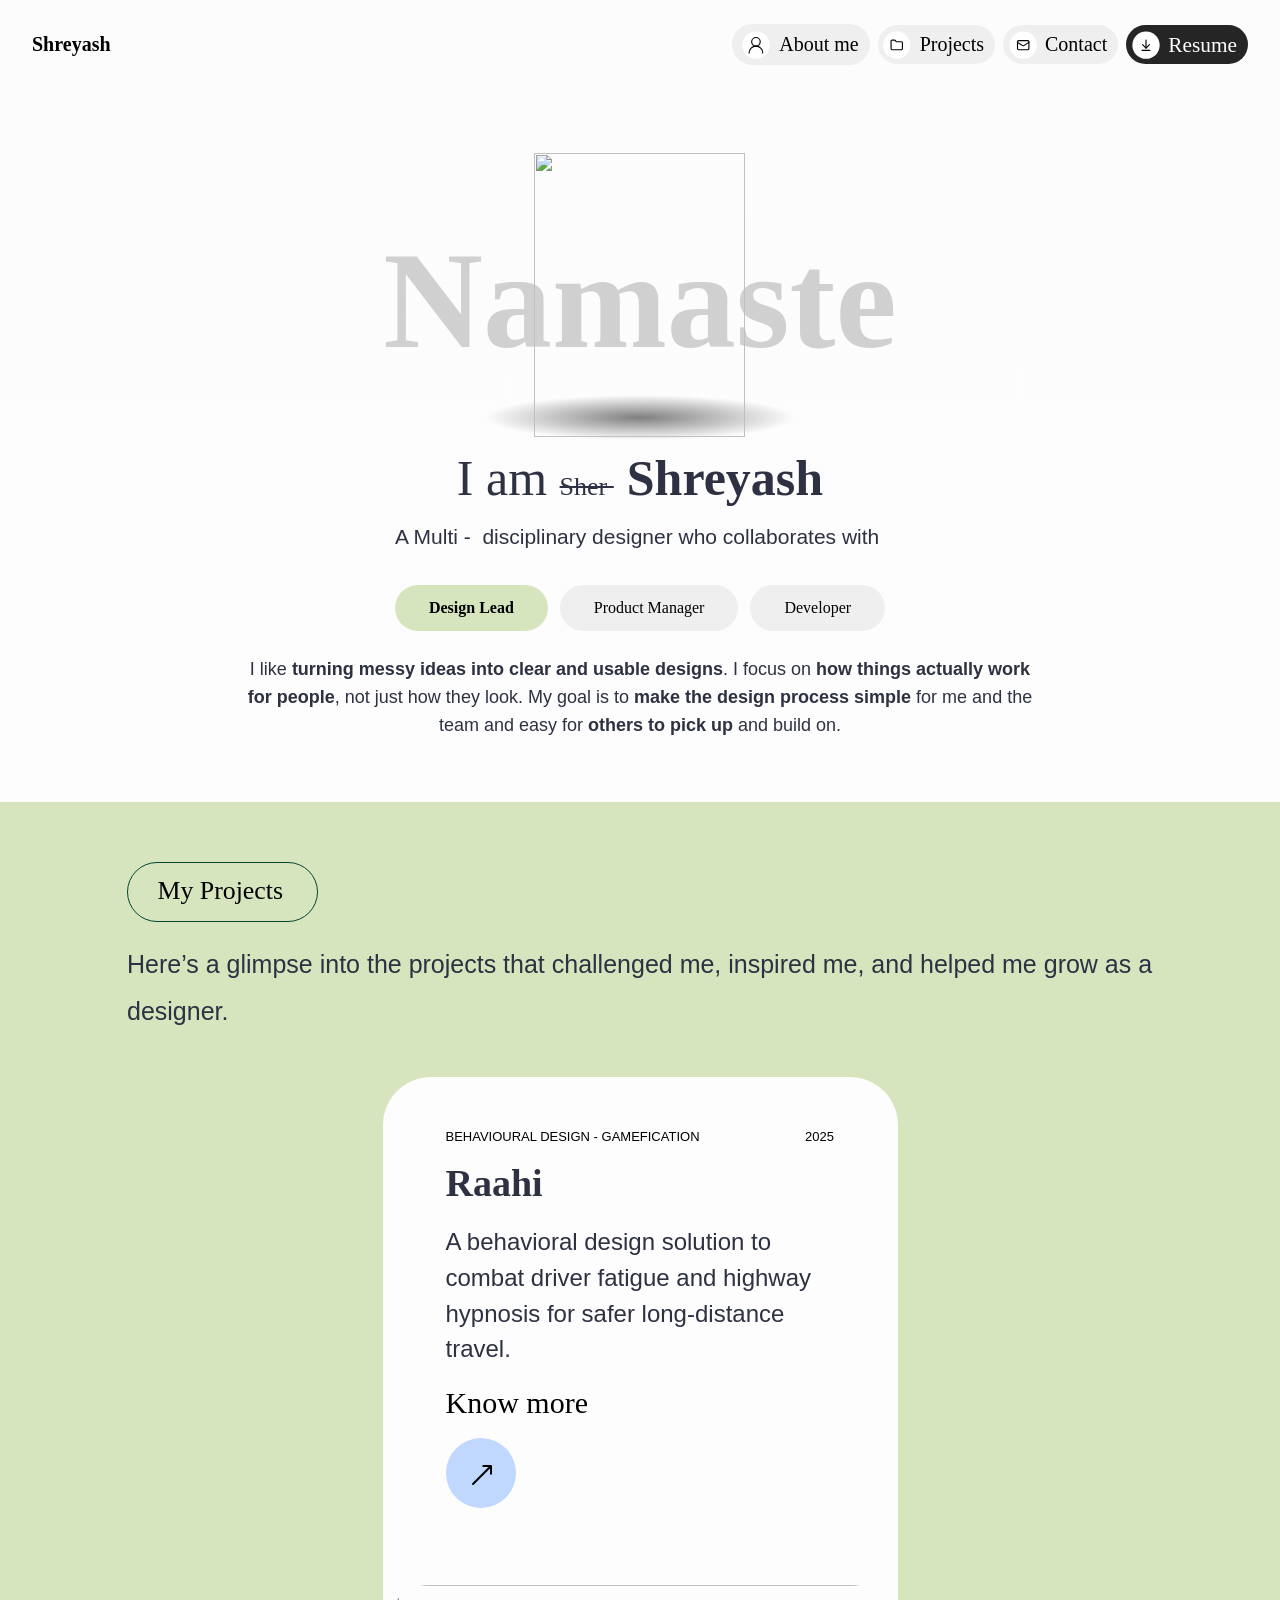
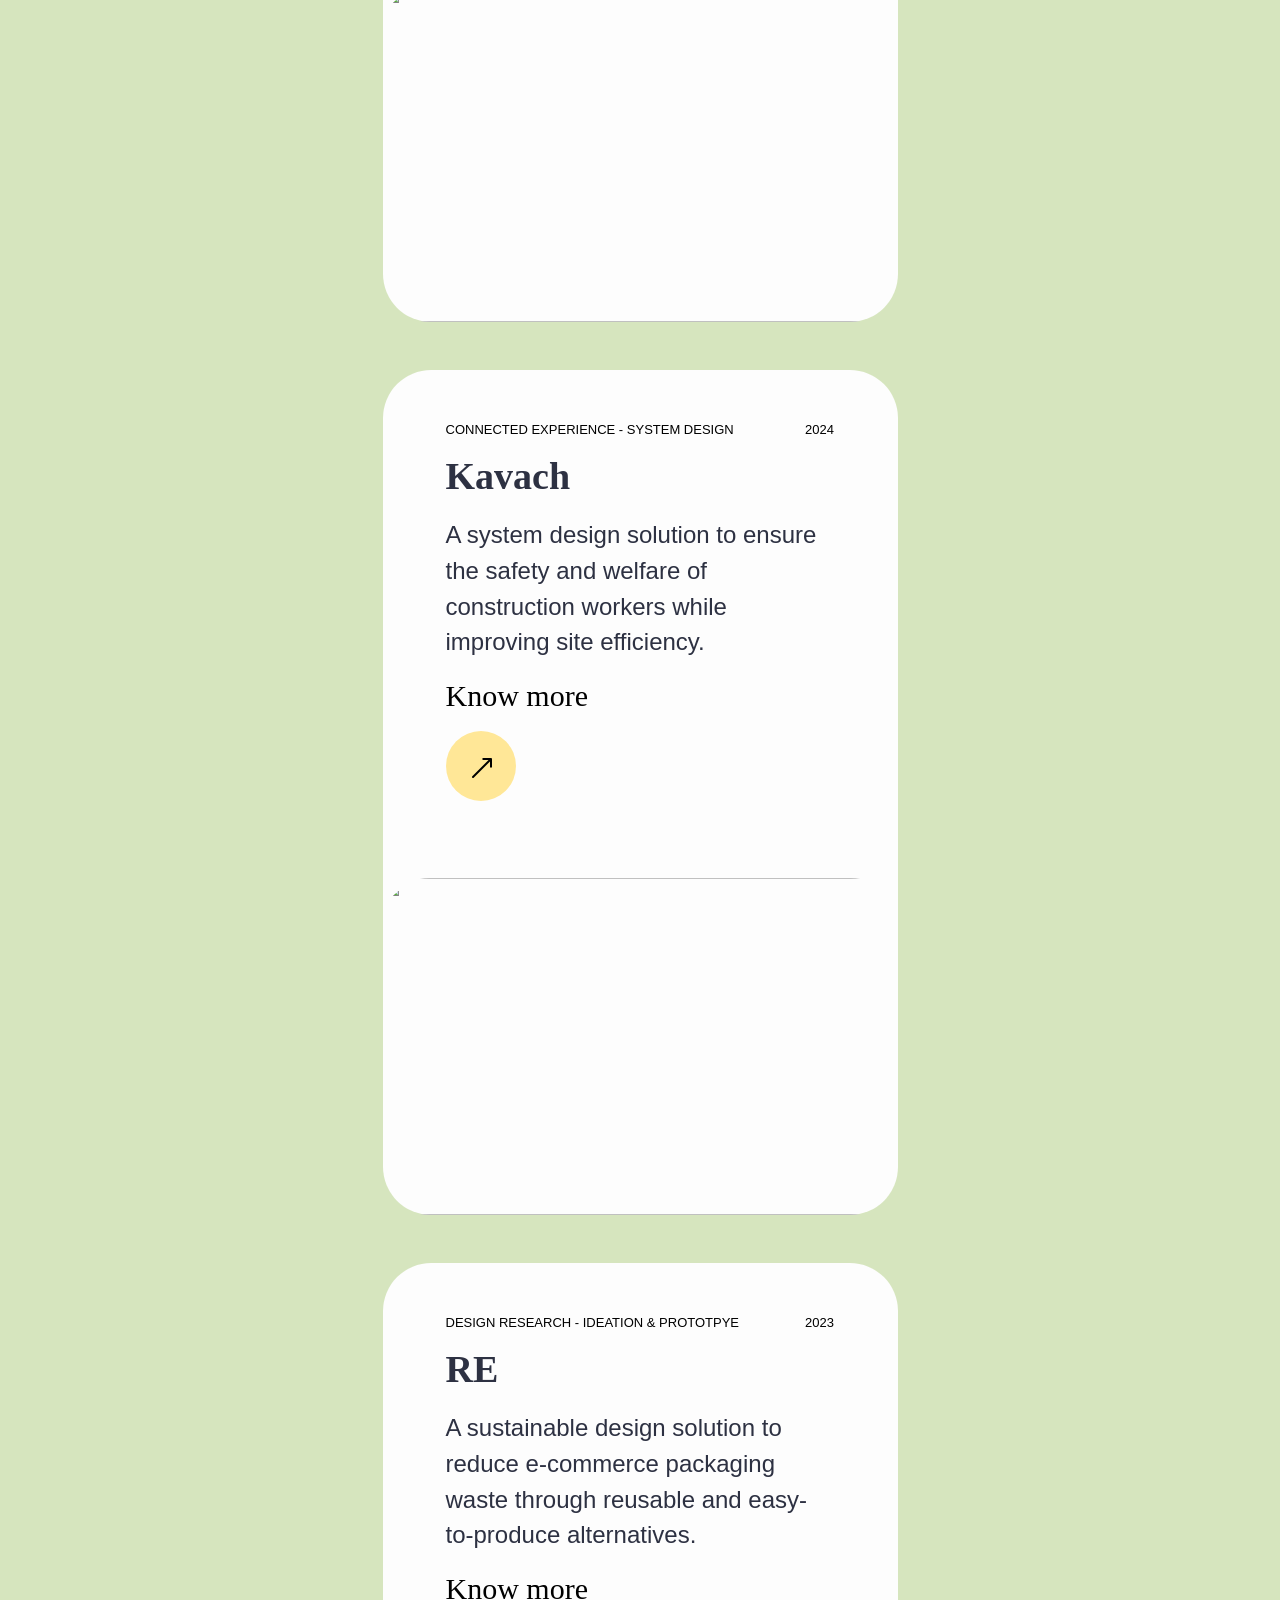
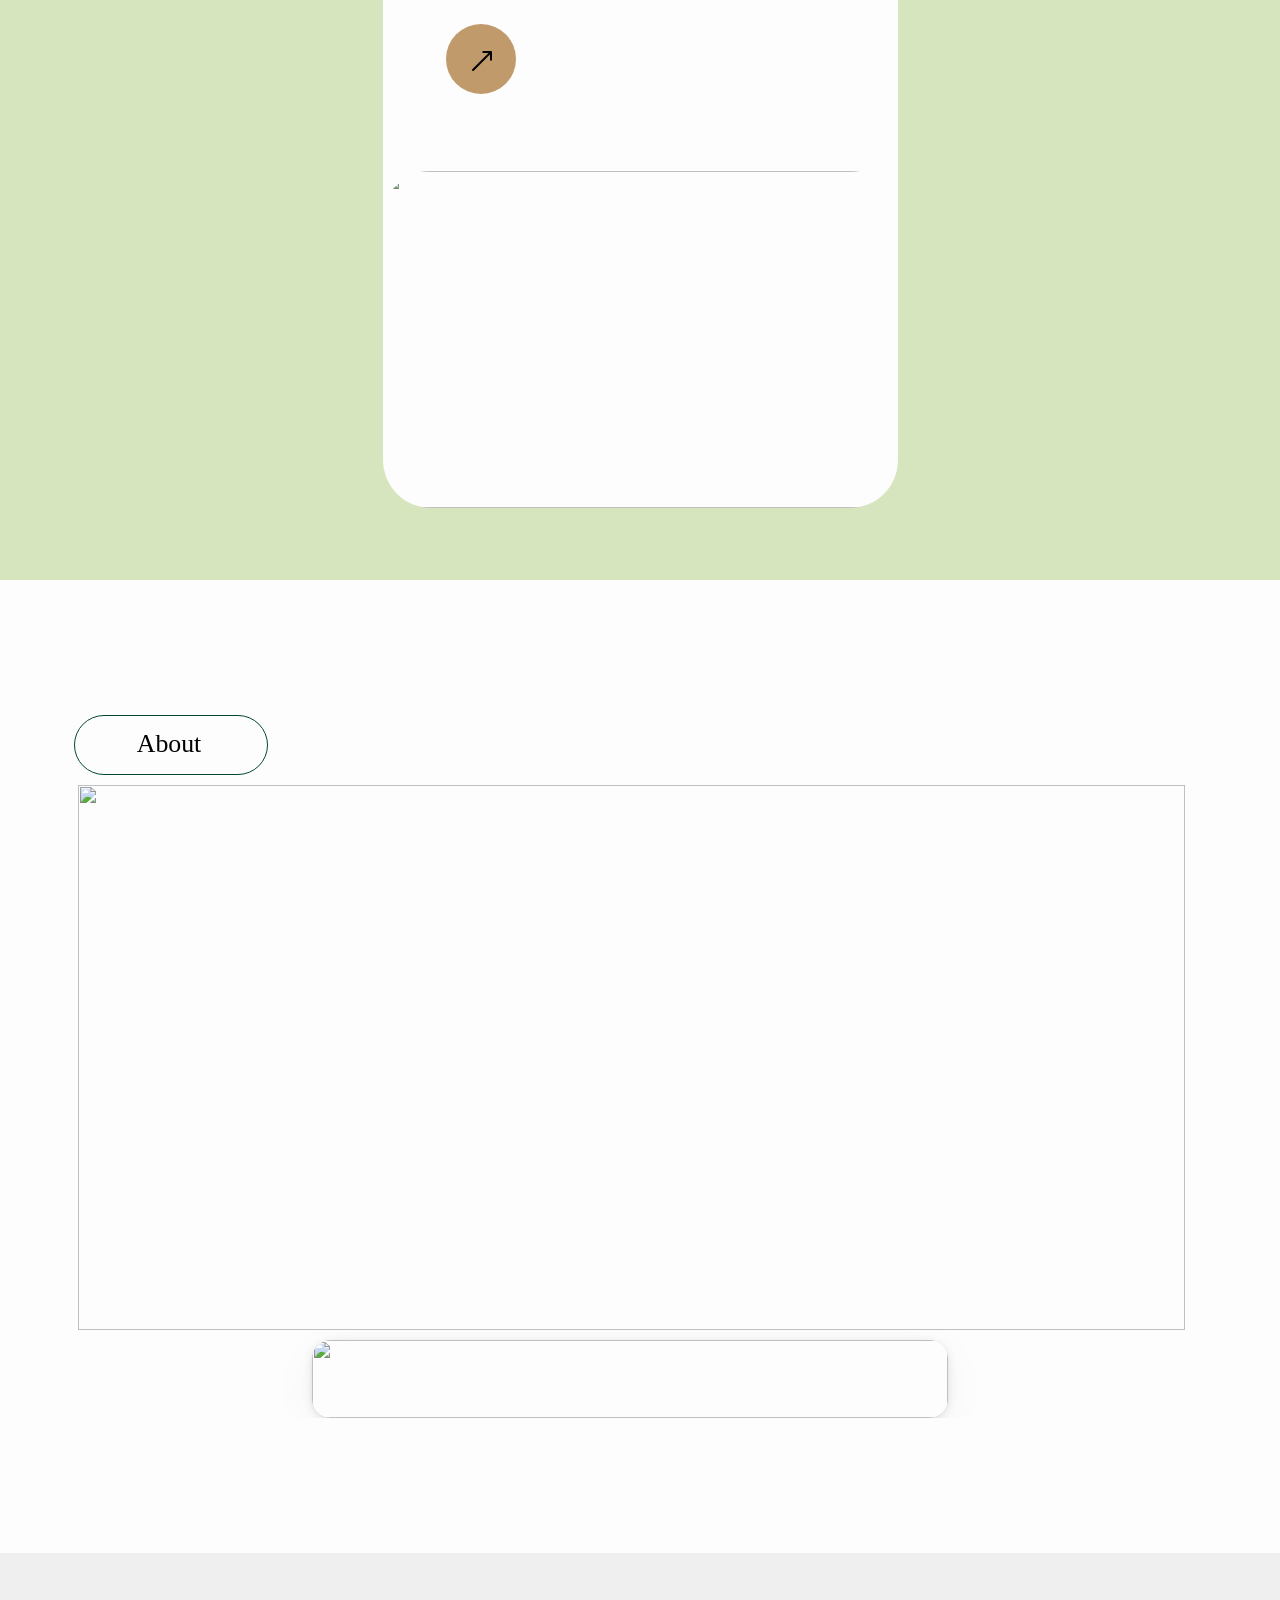
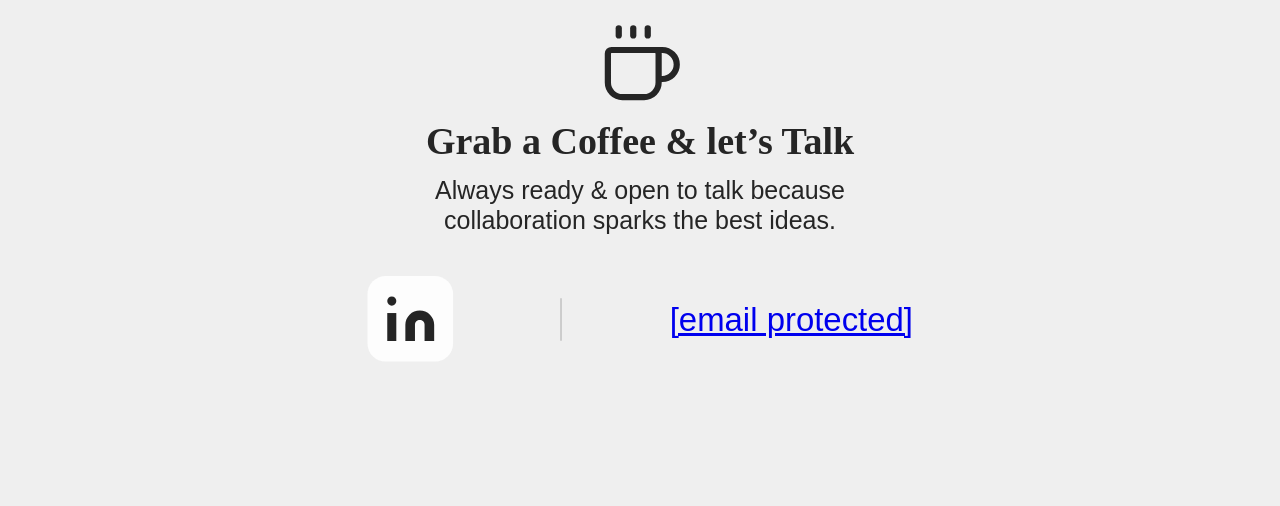
==== commit d08d8317: "Commit" ====
--- a/index.html
+++ b/index.html
@@ -13,8 +13,8 @@
     <meta name="generator" content="Framer 62362ed">
     <title>Shreyash Agare Portfolio</title>
     <meta name="description" content="I’m Shreyash, a designer who brings clarity to complex problems. I focus on system, service, and user experience design, shaping technology around how people live and work, and turning challenges into solutions teams can build and use">
-    <meta name="framer-search-index" content="https://framerusercontent.com/sites/vdXiaPU8Flj22H2WUE7lt/searchIndex-ILfiZQAzMe2L.json">
-    <meta name="framer-search-index-fallback" content="https://framerusercontent.com/sites/vdXiaPU8Flj22H2WUE7lt/searchIndex-5b8wcDBoWxO9.json">
+    <meta name="framer-search-index" content="https://framerusercontent.com/sites/vdXiaPU8Flj22H2WUE7lt/searchIndex-AXTQtAc2rP8v.json">
+    <meta name="framer-search-index-fallback" content="https://framerusercontent.com/sites/vdXiaPU8Flj22H2WUE7lt/searchIndex-nDDvRhwIb99Z.json">
     <link href="https://framerusercontent.com/images/dnYr2ElrXUoGIXMQCvPbng1BrOo.png" rel="icon" media="(prefers-color-scheme: light)">
     <link href="https://framerusercontent.com/images/dnYr2ElrXUoGIXMQCvPbng1BrOo.png" rel="icon" media="(prefers-color-scheme: dark)">
     
@@ -27,7 +27,7 @@
     <meta name="twitter:description" content="I’m Shreyash, a designer who brings clarity to complex problems. I focus on system, service, and user experience design, shaping technology around how people live and work, and turning challenges into solutions teams can build and use">
     
     <link href="https://fonts.gstatic.com" rel="preconnect" crossorigin>
-    <meta name="robots" content="max-image-preview:large"><style data-framer-breakpoint-css>@media(min-width: 1400px){.hidden-72rtr7{display:none!important}}@media(min-width: 810px) and (max-width: 1399px){.hidden-29vsjt{display:none!important}}@media(max-width: 809px){.hidden-12u0wrt{display:none!important}}</style><style data-framer-css-ssr-minified data-framer-components="framer-lib-cursors-host framer-5AXRB PropertyOverrides framer-drFRV framer-XsCoQ framer-uBvUU framer-ofCPM framer-Jg71w framer-eU4Ew">html,body,#main{margin:0;padding:0;box-sizing:border-box}:root{-webkit-font-smoothing:antialiased;-moz-osx-font-smoothing:grayscale}*{box-sizing:border-box;-webkit-font-smoothing:inherit}h1,h2,h3,h4,h5,h6,p,figure{margin:0}body,input,textarea,select,button{font-size:12px;font-family:sans-serif}body{--token-31368ac3-09b3-42c8-8276-1f66761c6451: rgb(253, 253, 253);--token-e9892550-aa81-44ed-85f1-52c6c10ada3c: rgb(2, 70, 54);--token-c9b207c9-4ed0-4931-9caf-2de188760822: rgb(214, 229, 190);--token-70459caf-f0c5-4c9d-9070-a422f2d1f924: rgb(192, 216, 253);--token-084a2fe6-53d2-40fe-b132-4c87b93038a1: rgb(255, 231, 151);--token-f266ac4d-d36a-45b0-b51b-c1f13bde08c9: rgb(193, 154, 108)}@supports (z-index: calc(infinity)){#__framer-badge-container{--infinity: infinity}}#__framer-badge-container{position:fixed;bottom:0;padding:20px;width:100%;display:flex;justify-content:flex-end;pointer-events:none;z-index:calc(var(--infinity, 2147483647))}@font-face{font-family:Bitter;font-style:italic;font-weight:400;font-display:swap;src:url(https://fonts.gstatic.com/s/bitter/v39/rax-HiqOu8IVPmn7erxmJD1img.woff2) format("woff2");unicode-range:U+0460-052F,U+1C80-1C8A,U+20B4,U+2DE0-2DFF,U+A640-A69F,U+FE2E-FE2F}@font-face{font-family:Bitter;font-style:italic;font-weight:400;font-display:swap;src:url(https://fonts.gstatic.com/s/bitter/v39/rax-HiqOu8IVPmn7erxvJD1img.woff2) format("woff2");unicode-range:U+0301,U+0400-045F,U+0490-0491,U+04B0-04B1,U+2116}@font-face{font-family:Bitter;font-style:italic;font-weight:400;font-display:swap;src:url(https://fonts.gstatic.com/s/bitter/v39/rax-HiqOu8IVPmn7erxkJD1img.woff2) format("woff2");unicode-range:U+0102-0103,U+0110-0111,U+0128-0129,U+0168-0169,U+01A0-01A1,U+01AF-01B0,U+0300-0301,U+0303-0304,U+0308-0309,U+0323,U+0329,U+1EA0-1EF9,U+20AB}@font-face{font-family:Bitter;font-style:italic;font-weight:400;font-display:swap;src:url(https://fonts.gstatic.com/s/bitter/v39/rax-HiqOu8IVPmn7erxlJD1img.woff2) format("woff2");unicode-range:U+0100-02BA,U+02BD-02C5,U+02C7-02CC,U+02CE-02D7,U+02DD-02FF,U+0304,U+0308,U+0329,U+1D00-1DBF,U+1E00-1E9F,U+1EF2-1EFF,U+2020,U+20A0-20AB,U+20AD-20C0,U+2113,U+2C60-2C7F,U+A720-A7FF}@font-face{font-family:Bitter;font-style:italic;font-weight:400;font-display:swap;src:url(https://fonts.gstatic.com/s/bitter/v39/rax-HiqOu8IVPmn7erxrJD0.woff2) format("woff2");unicode-range:U+0000-00FF,U+0131,U+0152-0153,U+02BB-02BC,U+02C6,U+02DA,U+02DC,U+0304,U+0308,U+0329,U+2000-206F,U+20AC,U+2122,U+2191,U+2193,U+2212,U+2215,U+FEFF,U+FFFD}@font-face{font-family:Bitter;font-style:italic;font-weight:700;font-display:swap;src:url(https://fonts.gstatic.com/s/bitter/v39/rax-HiqOu8IVPmn7erxmJD1img.woff2) format("woff2");unicode-range:U+0460-052F,U+1C80-1C8A,U+20B4,U+2DE0-2DFF,U+A640-A69F,U+FE2E-FE2F}@font-face{font-family:Bitter;font-style:italic;font-weight:700;font-display:swap;src:url(https://fonts.gstatic.com/s/bitter/v39/rax-HiqOu8IVPmn7erxvJD1img.woff2) format("woff2");unicode-range:U+0301,U+0400-045F,U+0490-0491,U+04B0-04B1,U+2116}@font-face{font-family:Bitter;font-style:italic;font-weight:700;font-display:swap;src:url(https://fonts.gstatic.com/s/bitter/v39/rax-HiqOu8IVPmn7erxkJD1img.woff2) format("woff2");unicode-range:U+0102-0103,U+0110-0111,U+0128-0129,U+0168-0169,U+01A0-01A1,U+01AF-01B0,U+0300-0301,U+0303-0304,U+0308-0309,U+0323,U+0329,U+1EA0-1EF9,U+20AB}@font-face{font-family:Bitter;font-style:italic;font-weight:700;font-display:swap;src:url(https://fonts.gstatic.com/s/bitter/v39/rax-HiqOu8IVPmn7erxlJD1img.woff2) format("woff2");unicode-range:U+0100-02BA,U+02BD-02C5,U+02C7-02CC,U+02CE-02D7,U+02DD-02FF,U+0304,U+0308,U+0329,U+1D00-1DBF,U+1E00-1E9F,U+1EF2-1EFF,U+2020,U+20A0-20AB,U+20AD-20C0,U+2113,U+2C60-2C7F,U+A720-A7FF}@font-face{font-family:Bitter;font-style:italic;font-weight:700;font-display:swap;src:url(https://fonts.gstatic.com/s/bitter/v39/rax-HiqOu8IVPmn7erxrJD0.woff2) format("woff2");unicode-range:U+0000-00FF,U+0131,U+0152-0153,U+02BB-02BC,U+02C6,U+02DA,U+02DC,U+0304,U+0308,U+0329,U+2000-206F,U+20AC,U+2122,U+2191,U+2193,U+2212,U+2215,U+FEFF,U+FFFD}@font-face{font-family:Bitter;font-style:normal;font-weight:400;font-display:swap;src:url(https://fonts.gstatic.com/s/bitter/v39/rax8HiqOu8IVPmn7coxpPDk.woff2) format("woff2");unicode-range:U+0460-052F,U+1C80-1C8A,U+20B4,U+2DE0-2DFF,U+A640-A69F,U+FE2E-FE2F}@font-face{font-family:Bitter;font-style:normal;font-weight:400;font-display:swap;src:url(https://fonts.gstatic.com/s/bitter/v39/rax8HiqOu8IVPmn7e4xpPDk.woff2) format("woff2");unicode-range:U+0301,U+0400-045F,U+0490-0491,U+04B0-04B1,U+2116}@font-face{font-family:Bitter;font-style:normal;font-weight:400;font-display:swap;src:url(https://fonts.gstatic.com/s/bitter/v39/rax8HiqOu8IVPmn7cIxpPDk.woff2) format("woff2");unicode-range:U+0102-0103,U+0110-0111,U+0128-0129,U+0168-0169,U+01A0-01A1,U+01AF-01B0,U+0300-0301,U+0303-0304,U+0308-0309,U+0323,U+0329,U+1EA0-1EF9,U+20AB}@font-face{font-family:Bitter;font-style:normal;font-weight:400;font-display:swap;src:url(https://fonts.gstatic.com/s/bitter/v39/rax8HiqOu8IVPmn7cYxpPDk.woff2) format("woff2");unicode-range:U+0100-02BA,U+02BD-02C5,U+02C7-02CC,U+02CE-02D7,U+02DD-02FF,U+0304,U+0308,U+0329,U+1D00-1DBF,U+1E00-1E9F,U+1EF2-1EFF,U+2020,U+20A0-20AB,U+20AD-20C0,U+2113,U+2C60-2C7F,U+A720-A7FF}@font-face{font-family:Bitter;font-style:normal;font-weight:400;font-display:swap;src:url(https://fonts.gstatic.com/s/bitter/v39/rax8HiqOu8IVPmn7f4xp.woff2) format("woff2");unicode-range:U+0000-00FF,U+0131,U+0152-0153,U+02BB-02BC,U+02C6,U+02DA,U+02DC,U+0304,U+0308,U+0329,U+2000-206F,U+20AC,U+2122,U+2191,U+2193,U+2212,U+2215,U+FEFF,U+FFFD}@font-face{font-family:Bitter;font-style:normal;font-weight:600;font-display:swap;src:url(https://fonts.gstatic.com/s/bitter/v39/rax8HiqOu8IVPmn7coxpPDk.woff2) format("woff2");unicode-range:U+0460-052F,U+1C80-1C8A,U+20B4,U+2DE0-2DFF,U+A640-A69F,U+FE2E-FE2F}@font-face{font-family:Bitter;font-style:normal;font-weight:600;font-display:swap;src:url(https://fonts.gstatic.com/s/bitter/v39/rax8HiqOu8IVPmn7e4xpPDk.woff2) format("woff2");unicode-range:U+0301,U+0400-045F,U+0490-0491,U+04B0-04B1,U+2116}@font-face{font-family:Bitter;font-style:normal;font-weight:600;font-display:swap;src:url(https://fonts.gstatic.com/s/bitter/v39/rax8HiqOu8IVPmn7cIxpPDk.woff2) format("woff2");unicode-range:U+0102-0103,U+0110-0111,U+0128-0129,U+0168-0169,U+01A0-01A1,U+01AF-01B0,U+0300-0301,U+0303-0304,U+0308-0309,U+0323,U+0329,U+1EA0-1EF9,U+20AB}@font-face{font-family:Bitter;font-style:normal;font-weight:600;font-display:swap;src:url(https://fonts.gstatic.com/s/bitter/v39/rax8HiqOu8IVPmn7cYxpPDk.woff2) format("woff2");unicode-range:U+0100-02BA,U+02BD-02C5,U+02C7-02CC,U+02CE-02D7,U+02DD-02FF,U+0304,U+0308,U+0329,U+1D00-1DBF,U+1E00-1E9F,U+1EF2-1EFF,U+2020,U+20A0-20AB,U+20AD-20C0,U+2113,U+2C60-2C7F,U+A720-A7FF}@font-face{font-family:Bitter;font-style:normal;font-weight:600;font-display:swap;src:url(https://fonts.gstatic.com/s/bitter/v39/rax8HiqOu8IVPmn7f4xp.woff2) format("woff2");unicode-range:U+0000-00FF,U+0131,U+0152-0153,U+02BB-02BC,U+02C6,U+02DA,U+02DC,U+0304,U+0308,U+0329,U+2000-206F,U+20AC,U+2122,U+2191,U+2193,U+2212,U+2215,U+FEFF,U+FFFD}@font-face{font-family:Bitter;font-style:normal;font-weight:700;font-display:swap;src:url(https://fonts.gstatic.com/s/bitter/v39/rax8HiqOu8IVPmn7coxpPDk.woff2) format("woff2");unicode-range:U+0460-052F,U+1C80-1C8A,U+20B4,U+2DE0-2DFF,U+A640-A69F,U+FE2E-FE2F}@font-face{font-family:Bitter;font-style:normal;font-weight:700;font-display:swap;src:url(https://fonts.gstatic.com/s/bitter/v39/rax8HiqOu8IVPmn7e4xpPDk.woff2) format("woff2");unicode-range:U+0301,U+0400-045F,U+0490-0491,U+04B0-04B1,U+2116}@font-face{font-family:Bitter;font-style:normal;font-weight:700;font-display:swap;src:url(https://fonts.gstatic.com/s/bitter/v39/rax8HiqOu8IVPmn7cIxpPDk.woff2) format("woff2");unicode-range:U+0102-0103,U+0110-0111,U+0128-0129,U+0168-0169,U+01A0-01A1,U+01AF-01B0,U+0300-0301,U+0303-0304,U+0308-0309,U+0323,U+0329,U+1EA0-1EF9,U+20AB}@font-face{font-family:Bitter;font-style:normal;font-weight:700;font-display:swap;src:url(https://fonts.gstatic.com/s/bitter/v39/rax8HiqOu8IVPmn7cYxpPDk.woff2) format("woff2");unicode-range:U+0100-02BA,U+02BD-02C5,U+02C7-02CC,U+02CE-02D7,U+02DD-02FF,U+0304,U+0308,U+0329,U+1D00-1DBF,U+1E00-1E9F,U+1EF2-1EFF,U+2020,U+20A0-20AB,U+20AD-20C0,U+2113,U+2C60-2C7F,U+A720-A7FF}@font-face{font-family:Bitter;font-style:normal;font-weight:700;font-display:swap;src:url(https://fonts.gstatic.com/s/bitter/v39/rax8HiqOu8IVPmn7f4xp.woff2) format("woff2");unicode-range:U+0000-00FF,U+0131,U+0152-0153,U+02BB-02BC,U+02C6,U+02DA,U+02DC,U+0304,U+0308,U+0329,U+2000-206F,U+20AC,U+2122,U+2191,U+2193,U+2212,U+2215,U+FEFF,U+FFFD}@font-face{font-family:Lato;font-style:italic;font-weight:400;font-display:swap;src:url(https://fonts.gstatic.com/s/lato/v24/S6u8w4BMUTPHjxsAUi-qJCY.woff2) format("woff2");unicode-range:U+0100-02BA,U+02BD-02C5,U+02C7-02CC,U+02CE-02D7,U+02DD-02FF,U+0304,U+0308,U+0329,U+1D00-1DBF,U+1E00-1E9F,U+1EF2-1EFF,U+2020,U+20A0-20AB,U+20AD-20C0,U+2113,U+2C60-2C7F,U+A720-A7FF}@font-face{font-family:Lato;font-style:italic;font-weight:400;font-display:swap;src:url(https://fonts.gstatic.com/s/lato/v24/S6u8w4BMUTPHjxsAXC-q.woff2) format("woff2");unicode-range:U+0000-00FF,U+0131,U+0152-0153,U+02BB-02BC,U+02C6,U+02DA,U+02DC,U+0304,U+0308,U+0329,U+2000-206F,U+20AC,U+2122,U+2191,U+2193,U+2212,U+2215,U+FEFF,U+FFFD}@font-face{font-family:Lato;font-style:italic;font-weight:700;font-display:swap;src:url(https://fonts.gstatic.com/s/lato/v24/S6u_w4BMUTPHjxsI5wq_FQft1dw.woff2) format("woff2");unicode-range:U+0100-02BA,U+02BD-02C5,U+02C7-02CC,U+02CE-02D7,U+02DD-02FF,U+0304,U+0308,U+0329,U+1D00-1DBF,U+1E00-1E9F,U+1EF2-1EFF,U+2020,U+20A0-20AB,U+20AD-20C0,U+2113,U+2C60-2C7F,U+A720-A7FF}@font-face{font-family:Lato;font-style:italic;font-weight:700;font-display:swap;src:url(https://fonts.gstatic.com/s/lato/v24/S6u_w4BMUTPHjxsI5wq_Gwft.woff2) format("woff2");unicode-range:U+0000-00FF,U+0131,U+0152-0153,U+02BB-02BC,U+02C6,U+02DA,U+02DC,U+0304,U+0308,U+0329,U+2000-206F,U+20AC,U+2122,U+2191,U+2193,U+2212,U+2215,U+FEFF,U+FFFD}@font-face{font-family:Lato;font-style:normal;font-weight:400;font-display:swap;src:url(https://fonts.gstatic.com/s/lato/v24/S6uyw4BMUTPHjxAwXjeu.woff2) format("woff2");unicode-range:U+0100-02BA,U+02BD-02C5,U+02C7-02CC,U+02CE-02D7,U+02DD-02FF,U+0304,U+0308,U+0329,U+1D00-1DBF,U+1E00-1E9F,U+1EF2-1EFF,U+2020,U+20A0-20AB,U+20AD-20C0,U+2113,U+2C60-2C7F,U+A720-A7FF}@font-face{font-family:Lato;font-style:normal;font-weight:400;font-display:swap;src:url(https://fonts.gstatic.com/s/lato/v24/S6uyw4BMUTPHjx4wXg.woff2) format("woff2");unicode-range:U+0000-00FF,U+0131,U+0152-0153,U+02BB-02BC,U+02C6,U+02DA,U+02DC,U+0304,U+0308,U+0329,U+2000-206F,U+20AC,U+2122,U+2191,U+2193,U+2212,U+2215,U+FEFF,U+FFFD}@font-face{font-family:Lato;font-style:normal;font-weight:700;font-display:swap;src:url(https://fonts.gstatic.com/s/lato/v24/S6u9w4BMUTPHh6UVSwaPGR_p.woff2) format("woff2");unicode-range:U+0100-02BA,U+02BD-02C5,U+02C7-02CC,U+02CE-02D7,U+02DD-02FF,U+0304,U+0308,U+0329,U+1D00-1DBF,U+1E00-1E9F,U+1EF2-1EFF,U+2020,U+20A0-20AB,U+20AD-20C0,U+2113,U+2C60-2C7F,U+A720-A7FF}@font-face{font-family:Lato;font-style:normal;font-weight:700;font-display:swap;src:url(https://fonts.gstatic.com/s/lato/v24/S6u9w4BMUTPHh6UVSwiPGQ.woff2) format("woff2");unicode-range:U+0000-00FF,U+0131,U+0152-0153,U+02BB-02BC,U+02C6,U+02DA,U+02DC,U+0304,U+0308,U+0329,U+2000-206F,U+20AC,U+2122,U+2191,U+2193,U+2212,U+2215,U+FEFF,U+FFFD}@font-face{font-family:Raleway;font-style:italic;font-weight:400;font-display:swap;src:url(https://fonts.gstatic.com/s/raleway/v36/1Ptsg8zYS_SKggPNyCg4QIFqPfE.woff2) format("woff2");unicode-range:U+0460-052F,U+1C80-1C8A,U+20B4,U+2DE0-2DFF,U+A640-A69F,U+FE2E-FE2F}@font-face{font-family:Raleway;font-style:italic;font-weight:400;font-display:swap;src:url(https://fonts.gstatic.com/s/raleway/v36/1Ptsg8zYS_SKggPNyCg4SYFqPfE.woff2) format("woff2");unicode-range:U+0301,U+0400-045F,U+0490-0491,U+04B0-04B1,U+2116}@font-face{font-family:Raleway;font-style:italic;font-weight:400;font-display:swap;src:url(https://fonts.gstatic.com/s/raleway/v36/1Ptsg8zYS_SKggPNyCg4QoFqPfE.woff2) format("woff2");unicode-range:U+0102-0103,U+0110-0111,U+0128-0129,U+0168-0169,U+01A0-01A1,U+01AF-01B0,U+0300-0301,U+0303-0304,U+0308-0309,U+0323,U+0329,U+1EA0-1EF9,U+20AB}@font-face{font-family:Raleway;font-style:italic;font-weight:400;font-display:swap;src:url(https://fonts.gstatic.com/s/raleway/v36/1Ptsg8zYS_SKggPNyCg4Q4FqPfE.woff2) format("woff2");unicode-range:U+0100-02BA,U+02BD-02C5,U+02C7-02CC,U+02CE-02D7,U+02DD-02FF,U+0304,U+0308,U+0329,U+1D00-1DBF,U+1E00-1E9F,U+1EF2-1EFF,U+2020,U+20A0-20AB,U+20AD-20C0,U+2113,U+2C60-2C7F,U+A720-A7FF}@font-face{font-family:Raleway;font-style:italic;font-weight:400;font-display:swap;src:url(https://fonts.gstatic.com/s/raleway/v36/1Ptsg8zYS_SKggPNyCg4TYFq.woff2) format("woff2");unicode-range:U+0000-00FF,U+0131,U+0152-0153,U+02BB-02BC,U+02C6,U+02DA,U+02DC,U+0304,U+0308,U+0329,U+2000-206F,U+20AC,U+2122,U+2191,U+2193,U+2212,U+2215,U+FEFF,U+FFFD}@font-face{font-family:Raleway;font-style:italic;font-weight:700;font-display:swap;src:url(https://fonts.gstatic.com/s/raleway/v36/1Ptsg8zYS_SKggPNyCg4QIFqPfE.woff2) format("woff2");unicode-range:U+0460-052F,U+1C80-1C8A,U+20B4,U+2DE0-2DFF,U+A640-A69F,U+FE2E-FE2F}@font-face{font-family:Raleway;font-style:italic;font-weight:700;font-display:swap;src:url(https://fonts.gstatic.com/s/raleway/v36/1Ptsg8zYS_SKggPNyCg4SYFqPfE.woff2) format("woff2");unicode-range:U+0301,U+0400-045F,U+0490-0491,U+04B0-04B1,U+2116}@font-face{font-family:Raleway;font-style:italic;font-weight:700;font-display:swap;src:url(https://fonts.gstatic.com/s/raleway/v36/1Ptsg8zYS_SKggPNyCg4QoFqPfE.woff2) format("woff2");unicode-range:U+0102-0103,U+0110-0111,U+0128-0129,U+0168-0169,U+01A0-01A1,U+01AF-01B0,U+0300-0301,U+0303-0304,U+0308-0309,U+0323,U+0329,U+1EA0-1EF9,U+20AB}@font-face{font-family:Raleway;font-style:italic;font-weight:700;font-display:swap;src:url(https://fonts.gstatic.com/s/raleway/v36/1Ptsg8zYS_SKggPNyCg4Q4FqPfE.woff2) format("woff2");unicode-range:U+0100-02BA,U+02BD-02C5,U+02C7-02CC,U+02CE-02D7,U+02DD-02FF,U+0304,U+0308,U+0329,U+1D00-1DBF,U+1E00-1E9F,U+1EF2-1EFF,U+2020,U+20A0-20AB,U+20AD-20C0,U+2113,U+2C60-2C7F,U+A720-A7FF}@font-face{font-family:Raleway;font-style:italic;font-weight:700;font-display:swap;src:url(https://fonts.gstatic.com/s/raleway/v36/1Ptsg8zYS_SKggPNyCg4TYFq.woff2) format("woff2");unicode-range:U+0000-00FF,U+0131,U+0152-0153,U+02BB-02BC,U+02C6,U+02DA,U+02DC,U+0304,U+0308,U+0329,U+2000-206F,U+20AC,U+2122,U+2191,U+2193,U+2212,U+2215,U+FEFF,U+FFFD}@font-face{font-family:Raleway;font-style:normal;font-weight:400;font-display:swap;src:url(https://fonts.gstatic.com/s/raleway/v36/1Ptug8zYS_SKggPNyCAIT5lu.woff2) format("woff2");unicode-range:U+0460-052F,U+1C80-1C8A,U+20B4,U+2DE0-2DFF,U+A640-A69F,U+FE2E-FE2F}@font-face{font-family:Raleway;font-style:normal;font-weight:400;font-display:swap;src:url(https://fonts.gstatic.com/s/raleway/v36/1Ptug8zYS_SKggPNyCkIT5lu.woff2) format("woff2");unicode-range:U+0301,U+0400-045F,U+0490-0491,U+04B0-04B1,U+2116}@font-face{font-family:Raleway;font-style:normal;font-weight:400;font-display:swap;src:url(https://fonts.gstatic.com/s/raleway/v36/1Ptug8zYS_SKggPNyCIIT5lu.woff2) format("woff2");unicode-range:U+0102-0103,U+0110-0111,U+0128-0129,U+0168-0169,U+01A0-01A1,U+01AF-01B0,U+0300-0301,U+0303-0304,U+0308-0309,U+0323,U+0329,U+1EA0-1EF9,U+20AB}@font-face{font-family:Raleway;font-style:normal;font-weight:400;font-display:swap;src:url(https://fonts.gstatic.com/s/raleway/v36/1Ptug8zYS_SKggPNyCMIT5lu.woff2) format("woff2");unicode-range:U+0100-02BA,U+02BD-02C5,U+02C7-02CC,U+02CE-02D7,U+02DD-02FF,U+0304,U+0308,U+0329,U+1D00-1DBF,U+1E00-1E9F,U+1EF2-1EFF,U+2020,U+20A0-20AB,U+20AD-20C0,U+2113,U+2C60-2C7F,U+A720-A7FF}@font-face{font-family:Raleway;font-style:normal;font-weight:400;font-display:swap;src:url(https://fonts.gstatic.com/s/raleway/v36/1Ptug8zYS_SKggPNyC0ITw.woff2) format("woff2");unicode-range:U+0000-00FF,U+0131,U+0152-0153,U+02BB-02BC,U+02C6,U+02DA,U+02DC,U+0304,U+0308,U+0329,U+2000-206F,U+20AC,U+2122,U+2191,U+2193,U+2212,U+2215,U+FEFF,U+FFFD}@font-face{font-family:Raleway;font-style:normal;font-weight:700;font-display:swap;src:url(https://fonts.gstatic.com/s/raleway/v36/1Ptug8zYS_SKggPNyCAIT5lu.woff2) format("woff2");unicode-range:U+0460-052F,U+1C80-1C8A,U+20B4,U+2DE0-2DFF,U+A640-A69F,U+FE2E-FE2F}@font-face{font-family:Raleway;font-style:normal;font-weight:700;font-display:swap;src:url(https://fonts.gstatic.com/s/raleway/v36/1Ptug8zYS_SKggPNyCkIT5lu.woff2) format("woff2");unicode-range:U+0301,U+0400-045F,U+0490-0491,U+04B0-04B1,U+2116}@font-face{font-family:Raleway;font-style:normal;font-weight:700;font-display:swap;src:url(https://fonts.gstatic.com/s/raleway/v36/1Ptug8zYS_SKggPNyCIIT5lu.woff2) format("woff2");unicode-range:U+0102-0103,U+0110-0111,U+0128-0129,U+0168-0169,U+01A0-01A1,U+01AF-01B0,U+0300-0301,U+0303-0304,U+0308-0309,U+0323,U+0329,U+1EA0-1EF9,U+20AB}@font-face{font-family:Raleway;font-style:normal;font-weight:700;font-display:swap;src:url(https://fonts.gstatic.com/s/raleway/v36/1Ptug8zYS_SKggPNyCMIT5lu.woff2) format("woff2");unicode-range:U+0100-02BA,U+02BD-02C5,U+02C7-02CC,U+02CE-02D7,U+02DD-02FF,U+0304,U+0308,U+0329,U+1D00-1DBF,U+1E00-1E9F,U+1EF2-1EFF,U+2020,U+20A0-20AB,U+20AD-20C0,U+2113,U+2C60-2C7F,U+A720-A7FF}@font-face{font-family:Raleway;font-style:normal;font-weight:700;font-display:swap;src:url(https://fonts.gstatic.com/s/raleway/v36/1Ptug8zYS_SKggPNyC0ITw.woff2) format("woff2");unicode-range:U+0000-00FF,U+0131,U+0152-0153,U+02BB-02BC,U+02C6,U+02DA,U+02DC,U+0304,U+0308,U+0329,U+2000-206F,U+20AC,U+2122,U+2191,U+2193,U+2212,U+2215,U+FEFF,U+FFFD}@font-face{font-family:Sora;font-style:normal;font-weight:700;font-display:swap;src:url(https://fonts.gstatic.com/s/sora/v16/xMQOuFFYT72X5wkB_18qmnndmSe1mU-DKQJRBg.woff2) format("woff2");unicode-range:U+0100-02BA,U+02BD-02C5,U+02C7-02CC,U+02CE-02D7,U+02DD-02FF,U+0304,U+0308,U+0329,U+1D00-1DBF,U+1E00-1E9F,U+1EF2-1EFF,U+2020,U+20A0-20AB,U+20AD-20C0,U+2113,U+2C60-2C7F,U+A720-A7FF}@font-face{font-family:Sora;font-style:normal;font-weight:700;font-display:swap;src:url(https://fonts.gstatic.com/s/sora/v16/xMQOuFFYT72X5wkB_18qmnndmSe1mU-NKQI.woff2) format("woff2");unicode-range:U+0000-00FF,U+0131,U+0152-0153,U+02BB-02BC,U+02C6,U+02DA,U+02DC,U+0304,U+0308,U+0329,U+2000-206F,U+20AC,U+2122,U+2191,U+2193,U+2212,U+2215,U+FEFF,U+FFFD}@font-face{font-family:Bitter;font-style:italic;font-weight:900;font-display:block;src:url(https://fonts.gstatic.com/s/bitter/v39/raxjHiqOu8IVPmn7epZnDMyKBvHf5D6cSfv-UnByjeU.woff2) format("woff2");unicode-range:U+0460-052F,U+1C80-1C8A,U+20B4,U+2DE0-2DFF,U+A640-A69F,U+FE2E-FE2F}@font-face{font-family:Bitter;font-style:italic;font-weight:900;font-display:block;src:url(https://fonts.gstatic.com/s/bitter/v39/raxjHiqOu8IVPmn7epZnDMyKBvHf5D6cSfv-W3ByjeU.woff2) format("woff2");unicode-range:U+0301,U+0400-045F,U+0490-0491,U+04B0-04B1,U+2116}@font-face{font-family:Bitter;font-style:italic;font-weight:900;font-display:block;src:url(https://fonts.gstatic.com/s/bitter/v39/raxjHiqOu8IVPmn7epZnDMyKBvHf5D6cSfv-UHByjeU.woff2) format("woff2");unicode-range:U+0102-0103,U+0110-0111,U+0128-0129,U+0168-0169,U+01A0-01A1,U+01AF-01B0,U+0300-0301,U+0303-0304,U+0308-0309,U+0323,U+0329,U+1EA0-1EF9,U+20AB}@font-face{font-family:Bitter;font-style:italic;font-weight:900;font-display:block;src:url(https://fonts.gstatic.com/s/bitter/v39/raxjHiqOu8IVPmn7epZnDMyKBvHf5D6cSfv-UXByjeU.woff2) format("woff2");unicode-range:U+0100-02BA,U+02BD-02C5,U+02C7-02CC,U+02CE-02D7,U+02DD-02FF,U+0304,U+0308,U+0329,U+1D00-1DBF,U+1E00-1E9F,U+1EF2-1EFF,U+2020,U+20A0-20AB,U+20AD-20C0,U+2113,U+2C60-2C7F,U+A720-A7FF}@font-face{font-family:Bitter;font-style:italic;font-weight:900;font-display:block;src:url(https://fonts.gstatic.com/s/bitter/v39/raxjHiqOu8IVPmn7epZnDMyKBvHf5D6cSfv-X3By.woff2) format("woff2");unicode-range:U+0000-00FF,U+0131,U+0152-0153,U+02BB-02BC,U+02C6,U+02DA,U+02DC,U+0304,U+0308,U+0329,U+2000-206F,U+20AC,U+2122,U+2191,U+2193,U+2212,U+2215,U+FEFF,U+FFFD}@font-face{font-family:Bitter;font-style:normal;font-weight:900;font-display:block;src:url(https://fonts.gstatic.com/s/bitter/v39/raxhHiqOu8IVPmnRc6SY1KXhnF_Y8V_YOLXOXWh2.woff2) format("woff2");unicode-range:U+0460-052F,U+1C80-1C8A,U+20B4,U+2DE0-2DFF,U+A640-A69F,U+FE2E-FE2F}@font-face{font-family:Bitter;font-style:normal;font-weight:900;font-display:block;src:url(https://fonts.gstatic.com/s/bitter/v39/raxhHiqOu8IVPmnRc6SY1KXhnF_Y8V_YOLzOXWh2.woff2) format("woff2");unicode-range:U+0301,U+0400-045F,U+0490-0491,U+04B0-04B1,U+2116}@font-face{font-family:Bitter;font-style:normal;font-weight:900;font-display:block;src:url(https://fonts.gstatic.com/s/bitter/v39/raxhHiqOu8IVPmnRc6SY1KXhnF_Y8V_YOLfOXWh2.woff2) format("woff2");unicode-range:U+0102-0103,U+0110-0111,U+0128-0129,U+0168-0169,U+01A0-01A1,U+01AF-01B0,U+0300-0301,U+0303-0304,U+0308-0309,U+0323,U+0329,U+1EA0-1EF9,U+20AB}@font-face{font-family:Bitter;font-style:normal;font-weight:900;font-display:block;src:url(https://fonts.gstatic.com/s/bitter/v39/raxhHiqOu8IVPmnRc6SY1KXhnF_Y8V_YOLbOXWh2.woff2) format("woff2");unicode-range:U+0100-02BA,U+02BD-02C5,U+02C7-02CC,U+02CE-02D7,U+02DD-02FF,U+0304,U+0308,U+0329,U+1D00-1DBF,U+1E00-1E9F,U+1EF2-1EFF,U+2020,U+20A0-20AB,U+20AD-20C0,U+2113,U+2C60-2C7F,U+A720-A7FF}@font-face{font-family:Bitter;font-style:normal;font-weight:900;font-display:block;src:url(https://fonts.gstatic.com/s/bitter/v39/raxhHiqOu8IVPmnRc6SY1KXhnF_Y8V_YOLjOXQ.woff2) format("woff2");unicode-range:U+0000-00FF,U+0131,U+0152-0153,U+02BB-02BC,U+02C6,U+02DA,U+02DC,U+0304,U+0308,U+0329,U+2000-206F,U+20AC,U+2122,U+2191,U+2193,U+2212,U+2215,U+FEFF,U+FFFD}@font-face{font-family:Inter;src:url(https://framerusercontent.com/assets/5vvr9Vy74if2I6bQbJvbw7SY1pQ.woff2);font-display:swap;font-style:normal;font-weight:400;unicode-range:U+0460-052F,U+1C80-1C88,U+20B4,U+2DE0-2DFF,U+A640-A69F,U+FE2E-FE2F}@font-face{font-family:Inter;src:url(https://framerusercontent.com/assets/EOr0mi4hNtlgWNn9if640EZzXCo.woff2);font-display:swap;font-style:normal;font-weight:400;unicode-range:U+0301,U+0400-045F,U+0490-0491,U+04B0-04B1,U+2116}@font-face{font-family:Inter;src:url(https://framerusercontent.com/assets/Y9k9QrlZAqio88Klkmbd8VoMQc.woff2);font-display:swap;font-style:normal;font-weight:400;unicode-range:U+1F00-1FFF}@font-face{font-family:Inter;src:url(https://framerusercontent.com/assets/OYrD2tBIBPvoJXiIHnLoOXnY9M.woff2);font-display:swap;font-style:normal;font-weight:400;unicode-range:U+0370-03FF}@font-face{font-family:Inter;src:url(https://framerusercontent.com/assets/JeYwfuaPfZHQhEG8U5gtPDZ7WQ.woff2);font-display:swap;font-style:normal;font-weight:400;unicode-range:U+0100-024F,U+0259,U+1E00-1EFF,U+2020,U+20A0-20AB,U+20AD-20CF,U+2113,U+2C60-2C7F,U+A720-A7FF}@font-face{font-family:Inter;src:url(https://framerusercontent.com/assets/GrgcKwrN6d3Uz8EwcLHZxwEfC4.woff2);font-display:swap;font-style:normal;font-weight:400;unicode-range:U+0000-00FF,U+0131,U+0152-0153,U+02BB-02BC,U+02C6,U+02DA,U+02DC,U+2000-206F,U+2070,U+2074-207E,U+2080-208E,U+20AC,U+2122,U+2191,U+2193,U+2212,U+2215,U+FEFF,U+FFFD}@font-face{font-family:Inter;src:url(https://framerusercontent.com/assets/b6Y37FthZeALduNqHicBT6FutY.woff2);font-display:swap;font-style:normal;font-weight:400;unicode-range:U+0102-0103,U+0110-0111,U+0128-0129,U+0168-0169,U+01A0-01A1,U+01AF-01B0,U+1EA0-1EF9,U+20AB}@font-face{font-family:Inter;src:url(https://framerusercontent.com/assets/DpPBYI0sL4fYLgAkX8KXOPVt7c.woff2);font-display:swap;font-style:normal;font-weight:700;unicode-range:U+0460-052F,U+1C80-1C88,U+20B4,U+2DE0-2DFF,U+A640-A69F,U+FE2E-FE2F}@font-face{font-family:Inter;src:url(https://framerusercontent.com/assets/4RAEQdEOrcnDkhHiiCbJOw92Lk.woff2);font-display:swap;font-style:normal;font-weight:700;unicode-range:U+0301,U+0400-045F,U+0490-0491,U+04B0-04B1,U+2116}@font-face{font-family:Inter;src:url(https://framerusercontent.com/assets/1K3W8DizY3v4emK8Mb08YHxTbs.woff2);font-display:swap;font-style:normal;font-weight:700;unicode-range:U+1F00-1FFF}@font-face{font-family:Inter;src:url(https://framerusercontent.com/assets/tUSCtfYVM1I1IchuyCwz9gDdQ.woff2);font-display:swap;font-style:normal;font-weight:700;unicode-range:U+0370-03FF}@font-face{font-family:Inter;src:url(https://framerusercontent.com/assets/VgYFWiwsAC5OYxAycRXXvhze58.woff2);font-display:swap;font-style:normal;font-weight:700;unicode-range:U+0100-024F,U+0259,U+1E00-1EFF,U+2020,U+20A0-20AB,U+20AD-20CF,U+2113,U+2C60-2C7F,U+A720-A7FF}@font-face{font-family:Inter;src:url(https://framerusercontent.com/assets/VgYFWiwsAC5OYxAycRXXvhze58.woff2);font-display:swap;font-style:normal;font-weight:700;unicode-range:U+0000-00FF,U+0131,U+0152-0153,U+02BB-02BC,U+02C6,U+02DA,U+02DC,U+2000-206F,U+2070,U+2074-207E,U+2080-208E,U+20AC,U+2122,U+2191,U+2193,U+2212,U+2215,U+FEFF,U+FFFD}@font-face{font-family:Inter;src:url(https://framerusercontent.com/assets/GIryZETIX4IFypco5pYZONKhJIo.woff2);font-display:swap;font-style:normal;font-weight:700;unicode-range:U+0102-0103,U+0110-0111,U+0128-0129,U+0168-0169,U+01A0-01A1,U+01AF-01B0,U+1EA0-1EF9,U+20AB}@font-face{font-family:Bitter Placeholder;src:local("Times New Roman");ascent-override:81.49%;descent-override:23.09%;line-gap-override:0%;size-adjust:114.74%}@font-face{font-family:Raleway Placeholder;src:local("Arial");ascent-override:89.45%;descent-override:22.27%;line-gap-override:0%;size-adjust:105.09%}@font-face{font-family:Lato Placeholder;src:local("Arial");ascent-override:100.88%;descent-override:21.77%;line-gap-override:0%;size-adjust:97.84%}@font-face{font-family:Sora Placeholder;src:local("Arial");ascent-override:85.11%;descent-override:25.44%;line-gap-override:0%;size-adjust:113.97%}@font-face{font-family:Inter Placeholder;src:local("Arial");ascent-override:89.79%;descent-override:22.36%;line-gap-override:0%;size-adjust:107.89%}body{--framer-will-change-override: none}@supports (background: -webkit-named-image(i)) and (not (grid-template-rows: subgrid)){body{--framer-will-change-override: transform}}[data-framer-component-type]{position:absolute}[data-framer-component-type=Text]{cursor:inherit}[data-framer-component-text-autosized] *{white-space:pre}[data-framer-component-type=Text]>*{text-align:var(--framer-text-alignment, start)}[data-framer-component-type=Text] span span,[data-framer-component-type=Text] p span,[data-framer-component-type=Text] h1 span,[data-framer-component-type=Text] h2 span,[data-framer-component-type=Text] h3 span,[data-framer-component-type=Text] h4 span,[data-framer-component-type=Text] h5 span,[data-framer-component-type=Text] h6 span{display:block}[data-framer-component-type=Text] span span span,[data-framer-component-type=Text] p span span,[data-framer-component-type=Text] h1 span span,[data-framer-component-type=Text] h2 span span,[data-framer-component-type=Text] h3 span span,[data-framer-component-type=Text] h4 span span,[data-framer-component-type=Text] h5 span span,[data-framer-component-type=Text] h6 span span{display:unset}[data-framer-component-type=Text] div div span,[data-framer-component-type=Text] a div span,[data-framer-component-type=Text] span span span,[data-framer-component-type=Text] p span span,[data-framer-component-type=Text] h1 span span,[data-framer-component-type=Text] h2 span span,[data-framer-component-type=Text] h3 span span,[data-framer-component-type=Text] h4 span span,[data-framer-component-type=Text] h5 span span,[data-framer-component-type=Text] h6 span span,[data-framer-component-type=Text] a{font-family:var(--font-family);font-style:var(--font-style);font-weight:min(calc(var(--framer-font-weight-increase, 0) + var(--font-weight, 400)),900);color:var(--text-color);letter-spacing:var(--letter-spacing);font-size:var(--font-size);text-transform:var(--text-transform);--text-decoration: var(--framer-text-decoration-style, solid) var(--framer-text-decoration, none) var(--framer-text-decoration-color, currentcolor) var(--framer-text-decoration-thickness, auto);--text-decoration-skip-ink: var(--framer-text-decoration-skip-ink);--text-underline-offset: var(--framer-text-decoration-offset);line-height:var(--line-height)}[data-framer-component-type=Text] div div span,[data-framer-component-type=Text] a div span,[data-framer-component-type=Text] span span span,[data-framer-component-type=Text] p span span,[data-framer-component-type=Text] h1 span span,[data-framer-component-type=Text] h2 span span,[data-framer-component-type=Text] h3 span span,[data-framer-component-type=Text] h4 span span,[data-framer-component-type=Text] h5 span span,[data-framer-component-type=Text] h6 span span,[data-framer-component-type=Text] a{--font-family: var(--framer-font-family);--font-style: var(--framer-font-style);--font-weight: var(--framer-font-weight);--text-color: var(--framer-text-color);--letter-spacing: var(--framer-letter-spacing);--font-size: var(--framer-font-size);--text-transform: var(--framer-text-transform);--text-decoration: var(--framer-text-decoration-style, solid) var(--framer-text-decoration, none) var(--framer-text-decoration-color, currentcolor) var(--framer-text-decoration-thickness, auto);--text-decoration-skip-ink: var(--framer-text-decoration-skip-ink);--text-underline-offset: var(--framer-text-decoration-offset);--line-height: var(--framer-line-height)}[data-framer-component-type=Text] a,[data-framer-component-type=Text] a div span,[data-framer-component-type=Text] a span span span,[data-framer-component-type=Text] a p span span,[data-framer-component-type=Text] a h1 span span,[data-framer-component-type=Text] a h2 span span,[data-framer-component-type=Text] a h3 span span,[data-framer-component-type=Text] a h4 span span,[data-framer-component-type=Text] a h5 span span,[data-framer-component-type=Text] a h6 span span{--font-family: var(--framer-link-font-family, var(--framer-font-family));--font-style: var(--framer-link-font-style, var(--framer-font-style));--font-weight: var(--framer-link-font-weight, var(--framer-font-weight));--text-color: var(--framer-link-text-color, var(--framer-text-color));--font-size: var(--framer-link-font-size, var(--framer-font-size));--text-transform: var(--framer-link-text-transform, var(--framer-text-transform));--text-decoration: var(--framer-link-text-decoration-style, var(--framer-text-decoration-style, solid)) var(--framer-link-text-decoration, var(--framer-text-decoration, none)) var(--framer-link-text-decoration-color, var(--framer-text-decoration-color, currentcolor)) var(--framer-link-text-decoration-thickness, var(--framer-text-decoration-thickness, auto));--text-decoration-skip-ink: var(--framer-link-text-decoration-skip-ink, var(--framer-text-decoration-skip-ink));--text-underline-offset: var(--framer-link-text-decoration-offset, var(--framer-text-decoration-offset))}[data-framer-component-type=Text] a:hover,[data-framer-component-type=Text] a div span:hover,[data-framer-component-type=Text] a span span span:hover,[data-framer-component-type=Text] a p span span:hover,[data-framer-component-type=Text] a h1 span span:hover,[data-framer-component-type=Text] a h2 span span:hover,[data-framer-component-type=Text] a h3 span span:hover,[data-framer-component-type=Text] a h4 span span:hover,[data-framer-component-type=Text] a h5 span span:hover,[data-framer-component-type=Text] a h6 span span:hover{--font-family: var(--framer-link-hover-font-family, var(--framer-link-font-family, var(--framer-font-family)));--font-style: var(--framer-link-hover-font-style, var(--framer-link-font-style, var(--framer-font-style)));--font-weight: var(--framer-link-hover-font-weight, var(--framer-link-font-weight, var(--framer-font-weight)));--text-color: var(--framer-link-hover-text-color, var(--framer-link-text-color, var(--framer-text-color)));--font-size: var(--framer-link-hover-font-size, var(--framer-link-font-size, var(--framer-font-size)));--text-transform: var(--framer-link-hover-text-transform, var(--framer-link-text-transform, var(--framer-text-transform)));--text-decoration: var(--framer-link-hover-text-decoration-style, var(--framer-link-text-decoration-style, var(--framer-text-decoration-style, solid))) var(--framer-link-hover-text-decoration, var(--framer-link-text-decoration, var(--framer-text-decoration, none))) var(--framer-link-hover-text-decoration-color, var(--framer-link-text-decoration-color, var(--framer-text-decoration-color, currentcolor))) var(--framer-link-hover-text-decoration-thickness, var(--framer-link-text-decoration-thickness, var(--framer-text-decoration-thickness, auto)));--text-decoration-skip-ink: var(--framer-link-hover-text-decoration-skip-ink, var(--framer-link-text-decoration-skip-ink, var(--framer-text-decoration-skip-ink)));--text-underline-offset: var(--framer-link-hover-text-decoration-offset, var(--framer-link-text-decoration-offset, var(--framer-text-decoration-offset)))}[data-framer-component-type=Text].isCurrent a,[data-framer-component-type=Text].isCurrent a div span,[data-framer-component-type=Text].isCurrent a span span span,[data-framer-component-type=Text].isCurrent a p span span,[data-framer-component-type=Text].isCurrent a h1 span span,[data-framer-component-type=Text].isCurrent a h2 span span,[data-framer-component-type=Text].isCurrent a h3 span span,[data-framer-component-type=Text].isCurrent a h4 span span,[data-framer-component-type=Text].isCurrent a h5 span span,[data-framer-component-type=Text].isCurrent a h6 span span{--font-family: var(--framer-link-current-font-family, var(--framer-link-font-family, var(--framer-font-family)));--font-style: var(--framer-link-current-font-style, var(--framer-link-font-style, var(--framer-font-style)));--font-weight: var(--framer-link-current-font-weight, var(--framer-link-font-weight, var(--framer-font-weight)));--text-color: var(--framer-link-current-text-color, var(--framer-link-text-color, var(--framer-text-color)));--font-size: var(--framer-link-current-font-size, var(--framer-link-font-size, var(--framer-font-size)));--text-transform: var(--framer-link-current-text-transform, var(--framer-link-text-transform, var(--framer-text-transform)));--text-decoration: var(--framer-link-current-text-decoration-style, var(--framer-link-text-decoration-style, var(--framer-text-decoration-style, solid))) var(--framer-link-current-text-decoration, var(--framer-link-text-decoration, var(--framer-text-decoration, none))) var(--framer-link-current-text-decoration-color, var(--framer-link-text-decoration-color, var(--framer-text-decoration-color, currentcolor))) var(--framer-link-current-text-decoration-thickness, var(--framer-link-text-decoration-thickness, var(--framer-text-decoration-thickness, auto)));--text-decoration-skip-ink: var(--framer-link-current-text-decoration-skip-ink, var(--framer-link-text-decoration-skip-ink, var(--framer-text-decoration-skip-ink)));--text-underline-offset: var(--framer-link-current-text-decoration-offset, var(--framer-link-text-decoration-offset, var(--framer-text-decoration-offset)))}p.framer-text,div.framer-text,figure.framer-text,h1.framer-text,h2.framer-text,h3.framer-text,h4.framer-text,h5.framer-text,h6.framer-text,ol.framer-text,ul.framer-text{margin:0;padding:0}p.framer-text,div.framer-text,h1.framer-text,h2.framer-text,h3.framer-text,h4.framer-text,h5.framer-text,h6.framer-text,li.framer-text,ol.framer-text,ul.framer-text,mark.framer-text,span.framer-text:not([data-text-fill]){font-family:var(--framer-blockquote-font-family, var(--framer-font-family, Inter, Inter Placeholder, sans-serif));font-style:var(--framer-blockquote-font-style, var(--framer-font-style, normal));font-weight:var(--framer-blockquote-font-weight, var(--framer-font-weight, 400));color:var(--framer-blockquote-text-color, var(--framer-text-color, #000));font-size:calc(var(--framer-blockquote-font-size, var(--framer-font-size, 16px)) * var(--framer-font-size-scale, 1));letter-spacing:var(--framer-blockquote-letter-spacing, var(--framer-letter-spacing, 0));text-transform:var(--framer-blockquote-text-transform, var(--framer-text-transform, none));text-decoration-line:var(--framer-blockquote-text-decoration, var(--framer-text-decoration, initial));text-decoration-style:var(--framer-blockquote-text-decoration-style, var(--framer-text-decoration-style, initial));text-decoration-color:var(--framer-blockquote-text-decoration-color, var(--framer-text-decoration-color, initial));text-decoration-thickness:var(--framer-blockquote-text-decoration-thickness, var(--framer-text-decoration-thickness, initial));text-decoration-skip-ink:var(--framer-blockquote-text-decoration-skip-ink, var(--framer-text-decoration-skip-ink, initial));text-underline-offset:var(--framer-blockquote-text-decoration-offset, var(--framer-text-decoration-offset, initial));line-height:var(--framer-blockquote-line-height, var(--framer-line-height, 1.2em));text-align:var(--framer-blockquote-text-alignment, var(--framer-text-alignment, start));-webkit-text-stroke-width:var(--framer-text-stroke-width, initial);-webkit-text-stroke-color:var(--framer-text-stroke-color, initial);-moz-font-feature-settings:var(--framer-font-open-type-features, initial);-webkit-font-feature-settings:var(--framer-font-open-type-features, initial);font-feature-settings:var(--framer-font-open-type-features, initial);font-variation-settings:var(--framer-font-variation-axes, normal);text-wrap:var(--framer-text-wrap-override, var(--framer-text-wrap))}mark.framer-text,p.framer-text,div.framer-text,h1.framer-text,h2.framer-text,h3.framer-text,h4.framer-text,h5.framer-text,h6.framer-text,li.framer-text,ol.framer-text,ul.framer-text{background-color:var(--framer-blockquote-text-background-color, var(--framer-text-background-color, initial));border-radius:var(--framer-blockquote-text-background-radius, var(--framer-text-background-radius, initial));padding:var(--framer-blockquote-text-background-padding, var(--framer-text-background-padding, initial))}@supports not (color: color(display-p3 1 1 1)){p.framer-text,div.framer-text,h1.framer-text,h2.framer-text,h3.framer-text,h4.framer-text,h5.framer-text,h6.framer-text,li.framer-text,ol.framer-text,ul.framer-text,span.framer-text:not([data-text-fill]){color:var(--framer-blockquote-text-color-rgb, var(--framer-blockquote-text-color, var(--framer-text-color-rgb, var(--framer-text-color, #000))));-webkit-text-stroke-color:var(--framer-text-stroke-color-rgb, var(--framer-text-stroke-color, initial))}mark.framer-text{background-color:var(--framer-blockquote-text-background-color-rgb, var(--framer-blockquote-text-background-color, var(--framer-text-background-color-rgb, var(--framer-text-background-color, initial))))}}.framer-fit-text .framer-text{white-space:nowrap;white-space-collapse:preserve}strong.framer-text{font-family:var(--framer-blockquote-font-family-bold, var(--framer-font-family-bold));font-style:var(--framer-blockquote-font-style-bold, var(--framer-font-style-bold));font-weight:var(--framer-blockquote-font-weight-bold, var(--framer-font-weight-bold, bolder));font-variation-settings:var(--framer-blockquote-font-variation-axes-bold, var(--framer-font-variation-axes-bold))}em.framer-text{font-family:var(--framer-blockquote-font-family-italic, var(--framer-font-family-italic));font-style:var(--framer-blockquote-font-style-italic, var(--framer-font-style-italic, italic));font-weight:var(--framer-blockquote-font-weight-italic, var(--framer-font-weight-italic));font-variation-settings:var(--framer-blockquote-font-variation-axes-italic, var(--framer-font-variation-axes-italic))}em.framer-text>strong.framer-text{font-family:var(--framer-blockquote-font-family-bold-italic, var(--framer-font-family-bold-italic));font-style:var(--framer-blockquote-font-style-bold-italic, var(--framer-font-style-bold-italic, italic));font-weight:var(--framer-blockquote-font-weight-bold-italic, var(--framer-font-weight-bold-italic, bolder));font-variation-settings:var(--framer-blockquote-font-variation-axes-bold-italic, var(--framer-font-variation-axes-bold-italic))}p.framer-text:not(:first-child),div.framer-text:not(:first-child),h1.framer-text:not(:first-child),h2.framer-text:not(:first-child),h3.framer-text:not(:first-child),h4.framer-text:not(:first-child),h5.framer-text:not(:first-child),h6.framer-text:not(:first-child),ol.framer-text:not(:first-child),ul.framer-text:not(:first-child),blockquote.framer-text:not(:first-child),table.framer-text:not(:first-child),figure.framer-text:not(:first-child),.framer-image.framer-text:not(:first-child){margin-top:var(--framer-blockquote-paragraph-spacing, var(--framer-paragraph-spacing, 0))}li.framer-text>ul.framer-text:nth-child(2),li.framer-text>ol.framer-text:nth-child(2){margin-top:0}.framer-text[data-text-fill]{display:inline-block;background-clip:text;-webkit-background-clip:text;-webkit-text-fill-color:transparent;padding:max(0em,calc(calc(1.3em - var(--framer-blockquote-line-height, var(--framer-line-height, 1.3em))) / 2));margin:min(0em,calc(calc(1.3em - var(--framer-blockquote-line-height, var(--framer-line-height, 1.3em))) / -2))}code.framer-text,code.framer-text span.framer-text:not([data-text-fill]){font-family:var(--framer-code-font-family, var(--framer-font-family, Inter, Inter Placeholder, sans-serif));font-style:var(--framer-blockquote-font-style, var(--framer-code-font-style, var(--framer-font-style, normal)));font-weight:var(--framer-blockquote-font-weight, var(--framer-code-font-weight, var(--framer-font-weight, 400)));color:var(--framer-blockquote-text-color, var(--framer-code-text-color, var(--framer-text-color, #000)));font-size:calc(var(--framer-blockquote-font-size, var(--framer-font-size, 16px)) * var(--framer-font-size-scale, 1));letter-spacing:var(--framer-blockquote-letter-spacing, var(--framer-letter-spacing, 0));line-height:var(--framer-blockquote-line-height, var(--framer-line-height, 1.2em))}@supports not (color: color(display-p3 1 1 1)){code.framer-text,code.framer-text span.framer-text:not([data-text-fill]){color:var(--framer-blockquote-text-color-rgb, var(--framer-blockquote-text-color, var(--framer-code-text-color-rgb, var(--framer-code-text-color, var(--framer-text-color-rgb, var(--framer-text-color, #000))))))}}blockquote.framer-text{margin-block-start:initial;margin-block-end:initial;margin-inline-start:initial;margin-inline-end:initial;unicode-bidi:initial}a.framer-text,a.framer-text span.framer-text:not([data-text-fill]),span.framer-text[data-nested-link],span.framer-text[data-nested-link] span.framer-text:not([data-text-fill]){font-family:var(--framer-blockquote-font-family, var(--framer-link-font-family, var(--framer-font-family, Inter, Inter Placeholder, sans-serif)));font-style:var(--framer-blockquote-font-style, var(--framer-link-font-style, var(--framer-font-style, normal)));font-weight:var(--framer-blockquote-font-weight, var(--framer-link-font-weight, var(--framer-font-weight, 400)));color:var(--framer-blockquote-text-color, var(--framer-link-text-color, var(--framer-text-color, #000)));font-size:calc(var(--framer-blockquote-font-size, var(--framer-font-size, 16px)) * var(--framer-font-size-scale, 1));text-transform:var(--framer-blockquote-text-transform, var(--framer-link-text-transform, var(--framer-text-transform, none)));cursor:var(--framer-custom-cursors, pointer);background-color:var(--framer-link-text-background-color, initial);border-radius:var(--framer-link-text-background-radius, initial);padding:var(--framer-link-text-background-padding, initial)}a.framer-text,span.framer-text[data-nested-link]{text-decoration-line:var(--framer-blockquote-text-decoration, var(--framer-link-text-decoration, var(--framer-text-decoration, initial)));text-decoration-style:var(--framer-blockquote-text-decoration-style, var(--framer-link-text-decoration-style, var(--framer-text-decoration-style, initial)));text-decoration-color:var(--framer-blockquote-text-decoration-color, var(--framer-link-text-decoration-color, var(--framer-text-decoration-color, initial)));text-decoration-thickness:var(--framer-blockquote-text-decoration-thickness, var(--framer-link-text-decoration-thickness, var(--framer-text-decoration-thickness, initial)));text-decoration-skip-ink:var(--framer-blockquote-text-decoration-skip-ink, var(--framer-link-text-decoration-skip-ink, var(--framer-text-decoration-skip-ink, initial)));text-underline-offset:var(--framer-blockquote-text-decoration-offset, var(--framer-link-text-decoration-offset, var(--framer-text-decoration-offset, initial)))}@supports not (color: color(display-p3 1 1 1)){a.framer-text,a.framer-text span.framer-text:not([data-text-fill]),span.framer-text[data-nested-link],span.framer-text[data-nested-link] span.framer-text:not([data-text-fill]){color:var(--framer-blockquote-text-color-rgb, var(--framer-blockquote-text-color, var(--framer-link-text-color-rgb, var(--framer-link-text-color, var(--framer-text-color-rgb, var(--framer-text-color, #000))))));background-color:var(--framer-link-text-background-color-rgb, var(--framer-link-text-background-color, initial))}}code.framer-text a.framer-text,code.framer-text a.framer-text span.framer-text:not([data-text-fill]),code.framer-text span.framer-text[data-nested-link],code.framer-text span.framer-text[data-nested-link] span.framer-text:not([data-text-fill]){font-family:var(--framer-code-font-family, var(--framer-font-family, Inter, Inter Placeholder, sans-serif));font-style:var(--framer-blockquote-font-style, var(--framer-code-font-style, var(--framer-font-style, normal)));font-weight:var(--framer-blockquote-font-weight, var(--framer-code-font-weight, var(--framer-font-weight, 400)));color:var(--framer-blockquote-text-color, var(--framer-link-text-color, var(--framer-code-text-color, var(--framer-text-color, #000))));font-size:calc(var(--framer-blockquote-font-size, var(--framer-font-size, 16px)) * var(--framer-font-size-scale, 1))}@supports not (color: color(display-p3 1 1 1)){code.framer-text a.framer-text,code.framer-text a.framer-text span.framer-text:not([data-text-fill]),code.framer-text span.framer-text[data-nested-link],code.framer-text span.framer-text[data-nested-link] span.framer-text:not([data-text-fill]){color:var(--framer-blockquote-text-color-rgb, var(--framer-blockquote-text-color, var(--framer-link-text-color-rgb, var(--framer-link-text-color, var(--framer-code-text-color-rgb, var(--framer-code-text-color, var(--framer-text-color-rgb, var(--framer-text-color, #000))))))))}}a.framer-text:hover,a.framer-text:hover span.framer-text:not([data-text-fill]),span.framer-text[data-nested-link]:hover,span.framer-text[data-nested-link]:hover span.framer-text:not([data-text-fill]){font-family:var(--framer-link-hover-font-family, var(--framer-blockquote-font-family, var(--framer-link-font-family, var(--framer-font-family, Inter, Inter Placeholder, sans-serif))));font-style:var(--framer-link-hover-font-style, var(--framer-blockquote-font-style, var(--framer-link-font-style, var(--framer-font-style, normal))));font-weight:var(--framer-link-hover-font-weight, var(--framer-blockquote-font-weight, var(--framer-link-font-weight, var(--framer-font-weight, 400))));color:var(--framer-link-hover-text-color, var(--framer-blockquote-text-color, var(--framer-link-text-color, var(--framer-text-color, #000))));font-size:calc(var(--framer-link-hover-font-size, var(--framer-blockquote-font-size, var(--framer-font-size, 16px))) * var(--framer-font-size-scale, 1));text-transform:var(--framer-link-hover-text-transform, var(--framer-blockquote-text-transform, var(--framer-link-text-transform, var(--framer-text-transform, none))));background-color:var(--framer-link-hover-text-background-color, var(--framer-link-text-background-color, var(--framer-text-background-color, initial)));border-radius:var(--framer-link-hover-text-background-radius, var(--framer-link-text-background-radius, var(--framer-text-background-radius, initial)));padding:var(--framer-link-hover-text-background-padding, var(--framer-link-text-background-padding, var(--framer-text-background-padding, initial)))}a.framer-text:hover,span.framer-text[data-nested-link]:hover{text-decoration-line:var(--framer-link-hover-text-decoration, var(--framer-blockquote-text-decoration, var(--framer-link-text-decoration, var(--framer-text-decoration, initial))));text-decoration-style:var(--framer-link-hover-text-decoration-style, var(--framer-blockquote-text-decoration-style, var(--framer-link-text-decoration-style, var(--framer-text-decoration-style, initial))));text-decoration-color:var(--framer-link-hover-text-decoration-color, var(--framer-blockquote-text-decoration-color, var(--framer-link-text-decoration-color, var(--framer-text-decoration-color, initial))));text-decoration-thickness:var(--framer-link-hover-text-decoration-thickness, var(--framer-blockquote-text-decoration-thickness, var(--framer-link-text-decoration-thickness, var(--framer-text-decoration-thickness, initial))));text-decoration-skip-ink:var(--framer-link-hover-text-decoration-skip-ink, var(--framer-blockquote-text-decoration-skip-ink, var(--framer-link-text-decoration-skip-ink, var(--framer-text-decoration-skip-ink, initial))));text-underline-offset:var(--framer-link-hover-text-decoration-offset, var(--framer-blockquote-text-decoration-offset, var(--framer-link-text-decoration-offset, var(--framer-text-decoration-offset, initial))))}@supports not (color: color(display-p3 1 1 1)){a.framer-text:hover,a.framer-text:hover span.framer-text:not([data-text-fill]),span.framer-text[data-nested-link]:hover,span.framer-text[data-nested-link]:hover span.framer-text:not([data-text-fill]){color:var(--framer-link-hover-text-color-rgb, var(--framer-link-hover-text-color, var(--framer-blockquote-text-color-rgb, var(--framer-blockquote-text-color, var(--framer-link-text-color-rgb, var(--framer-link-text-color, var(--framer-text-color-rgb, var(--framer-text-color, #000))))))));background-color:var(--framer-link-hover-text-background-color-rgb, var(--framer-link-hover-text-background-color, var(--framer-link-text-background-color-rgb, var(--framer-link-text-background-color, var(--framer-text-background-color-rgb, var(--framer-text-background-color, initial))))))}}code.framer-text a.framer-text:hover,code.framer-text a.framer-text:hover span.framer-text:not([data-text-fill]),code.framer-text span.framer-text[data-nested-link]:hover,code.framer-text span.framer-text[data-nested-link]:hover span.framer-text:not([data-text-fill]){font-family:var(var(--framer-code-font-family, var(--framer-font-family, Inter, Inter Placeholder, sans-serif)));font-style:var(--framer-blockquote-font-style, var(--framer-code-font-style, var(--framer-font-style, normal)));font-weight:var(--framer-blockquote-font-weight, var(--framer-code-font-weight, var(--framer-font-weight, 400)));color:var(--framer-link-hover-text-color, var(--framer-blockquote-text-color, var(--framer-link-text-color, var(--framer-code-text-color, var(--framer-text-color, #000)))));font-size:calc(var(--framer-link-hover-font-size, var(--framer-blockquote-font-size, var(--framer-link-font-size, var(--framer-font-size, 16px)))) * var(--framer-font-size-scale, 1))}@supports not (color: color(display-p3 1 1 1)){code.framer-text a.framer-text:hover,code.framer-text a.framer-text:hover span.framer-text:not([data-text-fill]),code.framer-text span.framer-text[data-nested-link]:hover,code.framer-text span.framer-text[data-nested-link]:hover span.framer-text:not([data-text-fill]){color:var(--framer-link-hover-text-color-rgb, var(--framer-link-hover-text-color, var(--framer-blockquote-text-color-rgb, var(--framer-blockquote-text-color, var(--framer-link-text-color-rgb, var(--framer-link-text-color, var(--framer-text-color-rgb, var(--framer-text-color, #000))))))))}}a.framer-text[data-framer-page-link-current],a.framer-text[data-framer-page-link-current] span.framer-text:not([data-text-fill]),span.framer-text[data-framer-page-link-current],span.framer-text[data-framer-page-link-current] span.framer-text:not([data-text-fill]){font-family:var(--framer-link-current-font-family, var(--framer-link-font-family, var(--framer-font-family, Inter, Inter Placeholder, sans-serif)));font-style:var(--framer-link-current-font-style, var(--framer-link-font-style, var(--framer-font-style, normal)));font-weight:var(--framer-link-current-font-weight, var(--framer-link-font-weight, var(--framer-font-weight, 400)));color:var(--framer-link-current-text-color, var(--framer-link-text-color, var(--framer-text-color, #000)));font-size:calc(var(--framer-link-current-font-size, var(--framer-link-font-size, var(--framer-font-size, 16px))) * var(--framer-font-size-scale, 1));text-transform:var(--framer-link-current-text-transform, var(--framer-link-text-transform, var(--framer-text-transform, none)));background-color:var(--framer-link-current-text-background-color, var(--framer-link-text-background-color, initial));border-radius:var(--framer-link-current-text-background-radius, var(--framer-link-text-background-radius, initial));padding:var(--framer-link-current-text-background-padding, var(--framer-link-text-background-padding, initial))}a.framer-text[data-framer-page-link-current],span.framer-text[data-framer-page-link-current]{text-decoration-line:var(--framer-link-current-text-decoration, var(--framer-link-text-decoration, var(--framer-text-decoration, initial)));text-decoration-style:var(--framer-link-current-text-decoration-style, var(--framer-link-text-decoration-style, var(--framer-text-decoration-style, initial)));text-decoration-color:var(--framer-link-current-text-decoration-color, var(--framer-link-text-decoration-color, var(--framer-text-decoration-color, initial)));text-decoration-thickness:var(--framer-link-current-text-decoration-thickness, var(--framer-link-text-decoration-thickness, var(--framer-text-decoration-thickness, initial)));text-decoration-skip-ink:var(--framer-link-current-text-decoration-skip-ink, var(--framer-link-text-decoration-skip-ink, var(--framer-text-decoration-skip-ink, initial)));text-underline-offset:var(--framer-link-current-text-decoration-offset, var(--framer-link-text-decoration-offset, var(--framer-text-decoration-offset, initial)))}@supports not (color: color(display-p3 1 1 1)){a.framer-text[data-framer-page-link-current],a.framer-text[data-framer-page-link-current] span.framer-text:not([data-text-fill]),span.framer-text[data-framer-page-link-current],span.framer-text[data-framer-page-link-current] span.framer-text:not([data-text-fill]){color:var(--framer-link-current-text-color-rgb, var(--framer-link-current-text-color, var(--framer-link-text-color-rgb, var(--framer-link-text-color, var(--framer-text-color-rgb, var(--framer-text-color, #000))))));background-color:var(--framer-link-current-text-background-color-rgb, var(--framer-link-current-text-background-color, var(--framer-link-text-background-color-rgb, var(--framer-link-text-background-color, var(--framer-text-background-color-rgb, var(--framer-text-background-color, initial))))))}}code.framer-text a.framer-text[data-framer-page-link-current],code.framer-text a.framer-text[data-framer-page-link-current] span.framer-text:not([data-text-fill]),code.framer-text span.framer-text[data-framer-page-link-current],code.framer-text span.framer-text[data-framer-page-link-current] span.framer-text:not([data-text-fill]){font-family:var(--framer-code-font-family, var(--framer-font-family, Inter, Inter Placeholder, sans-serif));font-style:var(--framer-code-font-style, var(--framer-font-style, normal));font-weight:var(--framer-code-font-weight, var(--framer-font-weight, 400));color:var(--framer-link-current-text-color, var(--framer-link-text-color, var(--framer-code-text-color, var(--framer-text-color, #000))));font-size:calc(var(--framer-link-current-font-size, var(--framer-link-font-size, var(--framer-font-size, 16px))) * var(--framer-font-size-scale, 1))}@supports not (color: color(display-p3 1 1 1)){code.framer-text a.framer-text[data-framer-page-link-current],code.framer-text a.framer-text[data-framer-page-link-current] span.framer-text:not([data-text-fill]),code.framer-text span.framer-text[data-framer-page-link-current],code.framer-text span.framer-text[data-framer-page-link-current] span.framer-text:not([data-text-fill]){color:var(--framer-link-current-text-color-rgb, var(--framer-link-current-text-color, var(--framer-link-text-color-rgb, var(--framer-link-text-color, var(--framer-code-text-color-rgb, var(--framer-code-text-color, var(--framer-text-color-rgb, var(--framer-text-color, #000))))))));background-color:var(--framer-link-current-text-background-color-rgb, var(--framer-link-current-text-background-color, var(--framer-link-text-background-color-rgb, var(--framer-link-text-background-color, var(--framer-text-background-color-rgb, var(--framer-text-background-color, initial))))))}}a.framer-text[data-framer-page-link-current]:hover,a.framer-text[data-framer-page-link-current]:hover span.framer-text:not([data-text-fill]),span.framer-text[data-framer-page-link-current]:hover,span.framer-text[data-framer-page-link-current]:hover span.framer-text:not([data-text-fill]){font-family:var(--framer-link-hover-font-family, var(--framer-link-current-font-family, var(--framer-link-font-family, var(--framer-font-family, Inter, Inter Placeholder, sans-serif))));font-style:var(--framer-link-hover-font-style, var(--framer-link-current-font-style, var(--framer-link-font-style, var(--framer-font-style, normal))));font-weight:var(--framer-link-hover-font-weight, var(--framer-link-current-font-weight, var(--framer-link-font-weight, var(--framer-font-weight, 400))));color:var(--framer-link-hover-text-color, var(--framer-link-current-text-color, var(--framer-link-text-color, var(--framer-text-color, #000))));font-size:calc(var(--framer-link-hover-font-size, var(--framer-link-current-font-size, var(--framer-link-font-size, var(--framer-font-size, 16px)))) * var(--framer-font-size-scale, 1));text-transform:var(--framer-link-hover-text-transform, var(--framer-link-current-text-transform, var(--framer-link-text-transform, var(--framer-text-transform, none))));background-color:var(--framer-link-hover-text-background-color, var(--framer-link-current-text-background-color, var(--framer-link-text-background-color, initial)));border-radius:var(--framer-link-hover-text-background-radius, var(--framer-link-current-text-background-radius, var(--framer-link-text-background-radius, initial)));padding:var(--framer-link-hover-text-background-padding, var(--framer-link-current-text-background-padding, var(--framer-link-text-background-padding, initial)))}a.framer-text[data-framer-page-link-current]:hover,span.framer-text[data-framer-page-link-current]:hover{text-decoration-line:var(--framer-link-hover-text-decoration, var(--framer-link-current-text-decoration, var(--framer-link-text-decoration, var(--framer-text-decoration, initial))));text-decoration-style:var(--framer-link-hover-text-decoration-style, var(--framer-link-current-text-decoration-style, var(--framer-link-text-decoration-style, var(--framer-text-decoration-style, initial))));text-decoration-color:var(--framer-link-hover-text-decoration-color, var(--framer-link-current-text-decoration-color, var(--framer-link-text-decoration-color, var(--framer-text-decoration-color, initial))));text-decoration-thickness:var(--framer-link-hover-text-decoration-thickness, var(--framer-link-current-text-decoration-thickness, var(--framer-link-text-decoration-thickness, var(--framer-text-decoration-thickness, initial))));text-decoration-skip-ink:var(--framer-link-hover-text-decoration-skip-ink, var(--framer-link-current-text-decoration-skip-ink, var(--framer-link-text-decoration-skip-ink, var(--framer-text-decoration-skip-ink, initial))));text-underline-offset:var(--framer-link-hover-text-decoration-offset, var(--framer-link-current-text-decoration-offset, var(--framer-link-text-decoration-offset, var(--framer-text-decoration-offset, initial))))}@supports not (color: color(display-p3 1 1 1)){a.framer-text[data-framer-page-link-current]:hover,a.framer-text[data-framer-page-link-current]:hover span.framer-text:not([data-text-fill]),span.framer-text[data-framer-page-link-current]:hover,span.framer-text[data-framer-page-link-current]:hover span.framer-text:not([data-text-fill]){color:var(--framer-link-hover-text-color-rgb, var(--framer-link-hover-text-color, var(--framer-link-current-text-color-rgb, var(--framer-link-current-text-color, var(--framer-link-text-color-rgb, var(--framer-link-text-color, var(--framer-code-text-color-rgb, var(--framer-code-text-color, var(--framer-text-color-rgb, var(--framer-text-color, #000))))))))));background-color:var(--framer-link-hover-text-background-color-rgb, var(--framer-link-hover-text-background-color, var(--framer-link-current-text-background-color-rgb, var(--framer-link-current-text-background-color, var(--framer-link-text-background-color-rgb, var(--framer-link-text-background-color, initial))))))}}code.framer-text a.framer-text[data-framer-page-link-current]:hover,code.framer-text a.framer-text[data-framer-page-link-current]:hover span.framer-text:not([data-text-fill]),code.framer-text span.framer-text[data-framer-page-link-current]:hover,code.framer-text span.framer-text[data-framer-page-link-current]:hover span.framer-text:not([data-text-fill]){font-family:var(--framer-code-font-family, var(--framer-font-family, Inter, Inter Placeholder, sans-serif));font-style:var(--framer-code-font-style, var(--framer-font-style, normal));font-weight:var(--framer-code-font-weight, var(--framer-font-weight, 400));color:var(--framer-link-hover-text-color, var(--framer-link-current-text-color, var(--framer-link-text-color, var(--framer-code-text-color, var(--framer-text-color, #000)))));font-size:calc(var(--framer-link-hover-font-size, var(--framer-link-current-font-size, var(--framer-link-font-size, var(--framer-font-size, 16px)))) * var(--framer-font-size-scale, 1));background-color:var(--framer-link-hover-text-background-color, var(--framer-link-current-text-background-color, var(--framer-link-text-background-color, var(--framer-text-background-color, initial))));border-radius:var(--framer-link-hover-text-background-radius, var(--framer-link-current-text-background-radius, var(--framer-link-text-background-radius, var(--framer-text-background-radius, initial))));padding:var(--framer-link-hover-text-background-padding, var(--framer-link-current-text-background-padding, var(--framer-link-text-background-padding, var(--framer-text-background-padding, initial))))}@supports not (color: color(display-p3 1 1 1)){code.framer-text a.framer-text[data-framer-page-link-current]:hover,code.framer-text a.framer-text[data-framer-page-link-current]:hover span.framer-text:not([data-text-fill]),code.framer-text span.framer-text[data-framer-page-link-current]:hover,code.framer-text span.framer-text[data-framer-page-link-current]:hover span.framer-text:not([data-text-fill]){color:var(--framer-link-hover-text-color-rgb, var(--framer-link-hover-text-color, var(--framer-link-current-text-color-rgb, var(--framer-link-current-text-color, var(--framer-link-text-color-rgb, var(--framer-link-text-color, var(--framer-code-text-color-rgb, var(--framer-code-text-color, var(--framer-text-color-rgb, var(--framer-text-color, #000))))))))));background-color:var(--framer-link-hover-text-background-color-rgb, var(--framer-link-hover-text-background-color, var(--framer-link-current-text-background-color-rgb, var(--framer-link-current-text-background-color, var(--framer-link-text-background-color-rgb, var(--framer-link-text-background-color, initial))))))}}.framer-image.framer-text{display:block;max-width:100%;height:auto}.text-styles-preset-reset.framer-text{--framer-font-family: Inter, Inter Placeholder, sans-serif;--framer-font-style: normal;--framer-font-weight: 500;--framer-text-color: #000;--framer-font-size: 16px;--framer-letter-spacing: 0;--framer-text-transform: none;--framer-text-decoration: none;--framer-text-decoration-style: none;--framer-text-decoration-color: none;--framer-text-decoration-thickness: none;--framer-text-decoration-skip-ink: none;--framer-text-decoration-offset: none;--framer-line-height: 1.2em;--framer-text-alignment: start;--framer-font-open-type-features: normal;--framer-text-background-color: initial;--framer-text-background-radius: initial;--framer-text-background-padding: initial}ol.framer-text{--list-style-type: decimal}ul.framer-text,ol.framer-text{padding-left:3ch;position:relative}li.framer-text{counter-increment:list-item;list-style:none}ol.framer-text>li.framer-text:before{position:absolute;left:0;content:counter(list-item,var(--list-style-type)) ".";font-variant-numeric:tabular-nums}ol.framer-text>li.framer-text:nth-last-child(n+100),ol.framer-text>li.framer-text:nth-last-child(n+100)~li{padding-left:1ch}ol.framer-text>li.framer-text:nth-last-child(n+1000),ol.framer-text>li.framer-text:nth-last-child(n+1000)~li{padding-left:2ch}ol.framer-text>li.framer-text:nth-last-child(n+10000),ol.framer-text>li.framer-text:nth-last-child(n+10000)~li{padding-left:3ch}ol.framer-text>li.framer-text:nth-last-child(n+100000),ol.framer-text>li.framer-text:nth-last-child(n+100000)~li{padding-left:4ch}ol.framer-text>li.framer-text:nth-last-child(n+1000000),ol.framer-text>li.framer-text:nth-last-child(n+1000000)~li{padding-left:5ch}ul.framer-text>li.framer-text:before{position:absolute;left:0;content:"\2022"}.framer-table-wrapper{overflow-x:auto}table.framer-text,.framer-table-wrapper table.framer-text{border-collapse:separate;border-spacing:0;table-layout:auto;word-break:normal;width:100%}td.framer-text,th.framer-text{min-width:16ch;vertical-align:top}.framer-text-module[style*=aspect-ratio]>:first-child{width:100%}@supports not (aspect-ratio: 1){.framer-text-module[style*=aspect-ratio]{position:relative}}@supports not (aspect-ratio: 1){.framer-text-module[style*=aspect-ratio]:before{content:"";display:block;padding-bottom:calc(100% / calc(var(--aspect-ratio)))}}@supports not (aspect-ratio: 1){.framer-text-module[style*=aspect-ratio]>:first-child{position:absolute;top:0;left:0;height:100%}}[data-framer-component-type=DeprecatedRichText]{cursor:inherit}[data-framer-component-type=DeprecatedRichText] .text-styles-preset-reset{--framer-font-family: Inter, Inter Placeholder, sans-serif;--framer-font-style: normal;--framer-font-weight: 500;--framer-text-color: #000;--framer-font-size: 16px;--framer-letter-spacing: 0;--framer-text-transform: none;--framer-text-decoration: none;--framer-line-height: 1.2em;--framer-text-alignment: start;--framer-font-open-type-features: normal;--font-variation-settings: normal}[data-framer-component-type=DeprecatedRichText] p,[data-framer-component-type=DeprecatedRichText] div,[data-framer-component-type=DeprecatedRichText] h1,[data-framer-component-type=DeprecatedRichText] h2,[data-framer-component-type=DeprecatedRichText] h3,[data-framer-component-type=DeprecatedRichText] h4,[data-framer-component-type=DeprecatedRichText] h5,[data-framer-component-type=DeprecatedRichText] h6{margin:0;padding:0}[data-framer-component-type=DeprecatedRichText] p,[data-framer-component-type=DeprecatedRichText] div,[data-framer-component-type=DeprecatedRichText] h1,[data-framer-component-type=DeprecatedRichText] h2,[data-framer-component-type=DeprecatedRichText] h3,[data-framer-component-type=DeprecatedRichText] h4,[data-framer-component-type=DeprecatedRichText] h5,[data-framer-component-type=DeprecatedRichText] h6,[data-framer-component-type=DeprecatedRichText] li,[data-framer-component-type=DeprecatedRichText] ol,[data-framer-component-type=DeprecatedRichText] ul,[data-framer-component-type=DeprecatedRichText] span:not([data-text-fill]){font-family:var(--framer-font-family, Inter, Inter Placeholder, sans-serif);font-style:var(--framer-font-style, normal);font-weight:var(--framer-font-weight, 400);color:var(--framer-text-color, #000);font-size:var(--framer-font-size, 16px);letter-spacing:var(--framer-letter-spacing, 0);text-transform:var(--framer-text-transform, none);text-decoration:var(--framer-text-decoration, none);line-height:var(--framer-line-height, 1.2em);text-align:var(--framer-text-alignment, start)}[data-framer-component-type=DeprecatedRichText] p:not(:first-child),[data-framer-component-type=DeprecatedRichText] div:not(:first-child),[data-framer-component-type=DeprecatedRichText] h1:not(:first-child),[data-framer-component-type=DeprecatedRichText] h2:not(:first-child),[data-framer-component-type=DeprecatedRichText] h3:not(:first-child),[data-framer-component-type=DeprecatedRichText] h4:not(:first-child),[data-framer-component-type=DeprecatedRichText] h5:not(:first-child),[data-framer-component-type=DeprecatedRichText] h6:not(:first-child),[data-framer-component-type=DeprecatedRichText] ol:not(:first-child),[data-framer-component-type=DeprecatedRichText] ul:not(:first-child),[data-framer-component-type=DeprecatedRichText] .framer-image:not(:first-child){margin-top:var(--framer-paragraph-spacing, 0)}[data-framer-component-type=DeprecatedRichText] span[data-text-fill]{display:inline-block;background-clip:text;-webkit-background-clip:text;-webkit-text-fill-color:transparent}[data-framer-component-type=DeprecatedRichText] a,[data-framer-component-type=DeprecatedRichText] a span:not([data-text-fill]){font-family:var(--framer-link-font-family, var(--framer-font-family, Inter, Inter Placeholder, sans-serif));font-style:var(--framer-link-font-style, var(--framer-font-style, normal));font-weight:var(--framer-link-font-weight, var(--framer-font-weight, 400));color:var(--framer-link-text-color, var(--framer-text-color, #000));font-size:var(--framer-link-font-size, var(--framer-font-size, 16px));text-transform:var(--framer-link-text-transform, var(--framer-text-transform, none));text-decoration:var(--framer-link-text-decoration, var(--framer-text-decoration, none))}[data-framer-component-type=DeprecatedRichText] a:hover,[data-framer-component-type=DeprecatedRichText] a:hover span:not([data-text-fill]){font-family:var(--framer-link-hover-font-family, var(--framer-link-font-family, var(--framer-font-family, Inter, Inter Placeholder, sans-serif)));font-style:var(--framer-link-hover-font-style, var(--framer-link-font-style, var(--framer-font-style, normal)));font-weight:var(--framer-link-hover-font-weight, var(--framer-link-font-weight, var(--framer-font-weight, 400)));color:var(--framer-link-hover-text-color, var(--framer-link-text-color, var(--framer-text-color, #000)));font-size:var(--framer-link-hover-font-size, var(--framer-link-font-size, var(--framer-font-size, 16px)));text-transform:var(--framer-link-hover-text-transform, var(--framer-link-text-transform, var(--framer-text-transform, none)));text-decoration:var(--framer-link-hover-text-decoration, var(--framer-link-text-decoration, var(--framer-text-decoration, none)))}[data-framer-component-type=DeprecatedRichText] a[data-framer-page-link-current],[data-framer-component-type=DeprecatedRichText] a[data-framer-page-link-current] span:not([data-text-fill]):not([data-nested-link]){font-family:var(--framer-link-current-font-family, var(--framer-link-font-family, var(--framer-font-family, Inter, Inter Placeholder, sans-serif)));font-style:var(--framer-link-current-font-style, var(--framer-link-font-style, var(--framer-font-style, normal)));font-weight:var(--framer-link-current-font-weight, var(--framer-link-font-weight, var(--framer-font-weight, 400)));color:var(--framer-link-current-text-color, var(--framer-link-text-color, var(--framer-text-color, #000)));font-size:var(--framer-link-current-font-size, var(--framer-link-font-size, var(--framer-font-size, 16px)));text-transform:var(--framer-link-current-text-transform, var(--framer-link-text-transform, var(--framer-text-transform, none)));text-decoration:var(--framer-link-current-text-decoration, var(--framer-link-text-decoration, var(--framer-text-decoration, none)))}[data-framer-component-type=DeprecatedRichText] a[data-framer-page-link-current]:hover,[data-framer-component-type=DeprecatedRichText] a[data-framer-page-link-current]:hover span:not([data-text-fill]):not([data-nested-link]){font-family:var(--framer-link-hover-font-family, var(--framer-link-current-font-family, var(--framer-link-font-family, var(--framer-font-family, Inter, Inter Placeholder, sans-serif))));font-style:var(--framer-link-hover-font-style, var(--framer-link-current-font-style, var(--framer-link-font-style, var(--framer-font-style, normal))));font-weight:var(--framer-link-hover-font-weight, var(--framer-link-current-font-weight, var(--framer-link-font-weight, var(--framer-font-weight, 400))));color:var(--framer-link-hover-text-color, var(--framer-link-current-text-color, var(--framer-link-text-color, var(--framer-text-color, #000))));font-size:var(--framer-link-hover-font-size, var(--framer-link-current-font-size, var(--framer-link-font-size, var(--framer-font-size, 16px))));text-transform:var(--framer-link-hover-text-transform, var(--framer-link-current-text-transform, var(--framer-link-text-transform, var(--framer-text-transform, none))));text-decoration:var(--framer-link-hover-text-decoration, var(--framer-link-current-text-decoration, var(--framer-link-text-decoration, var(--framer-text-decoration, none))))}[data-framer-component-type=DeprecatedRichText] strong{font-weight:bolder}[data-framer-component-type=DeprecatedRichText] em{font-style:italic}[data-framer-component-type=DeprecatedRichText] .framer-image{display:block;max-width:100%;height:auto}[data-framer-component-type=DeprecatedRichText] ul,[data-framer-component-type=DeprecatedRichText] ol{display:table;width:100%;padding-left:0;margin:0}[data-framer-component-type=DeprecatedRichText] li{display:table-row;counter-increment:list-item;list-style:none}[data-framer-component-type=DeprecatedRichText] ol>li:before{display:table-cell;width:2.25ch;box-sizing:border-box;padding-right:.75ch;content:counter(list-item) ".";white-space:nowrap}[data-framer-component-type=DeprecatedRichText] ul>li:before{display:table-cell;width:2.25ch;box-sizing:border-box;padding-right:.75ch;content:"\2022"}:not([data-framer-generated])>[data-framer-stack-content-wrapper]>*,:not([data-framer-generated])>[data-framer-stack-content-wrapper]>[data-framer-component-type],:not([data-framer-generated])>[data-framer-stack-content-wrapper]>[data-framer-legacy-stack-gap-enabled]>*,:not([data-framer-generated])>[data-framer-stack-content-wrapper]>[data-framer-legacy-stack-gap-enabled]>[data-framer-component-type]{position:relative}.flexbox-gap-not-supported [data-framer-legacy-stack-gap-enabled=true]>*,[data-framer-legacy-stack-gap-enabled=true][data-framer-stack-flexbox-gap=false]{margin-top:calc(var(--stack-gap-y) / 2);margin-bottom:calc(var(--stack-gap-y) / 2);margin-right:calc(var(--stack-gap-x) / 2);margin-left:calc(var(--stack-gap-x) / 2)}[data-framer-stack-content-wrapper][data-framer-stack-gap-enabled=true]{row-gap:var(--stack-native-row-gap);column-gap:var(--stack-native-column-gap)}.flexbox-gap-not-supported [data-framer-stack-content-wrapper][data-framer-stack-gap-enabled=true]{row-gap:unset;column-gap:unset}.flexbox-gap-not-supported [data-framer-stack-direction-reverse=false] [data-framer-legacy-stack-gap-enabled=true]>*:first-child,[data-framer-stack-direction-reverse=false] [data-framer-legacy-stack-gap-enabled=true][data-framer-stack-flexbox-gap=false]>*:first-child,.flexbox-gap-not-supported [data-framer-stack-direction-reverse=true] [data-framer-legacy-stack-gap-enabled=true]>*:last-child,[data-framer-stack-direction-reverse=true] [data-framer-legacy-stack-gap-enabled=true][data-framer-stack-flexbox-gap=false]>*:last-child{margin-top:0;margin-left:0}.flexbox-gap-not-supported [data-framer-stack-direction-reverse=false] [data-framer-legacy-stack-gap-enabled=true]>*:last-child,[data-framer-stack-direction-reverse=false] [data-framer-legacy-stack-gap-enabled=true][data-framer-stack-flexbox-gap=false]>*:last-child,.flexbox-gap-not-supported [data-framer-stack-direction-reverse=true] [data-framer-legacy-stack-gap-enabled=true]>*:first-child,[data-framer-stack-direction-reverse=true] [data-framer-legacy-stack-gap-enabled=true][data-framer-stack-flexbox-gap=false]>*:first-child{margin-right:0;margin-bottom:0}NavigationContainer [data-framer-component-type=NavigationContainer]>*,[data-framer-component-type=NavigationContainer]>[data-framer-component-type]{position:relative}[data-framer-component-type=Scroll]::-webkit-scrollbar{display:none}[data-framer-component-type=ScrollContentWrapper]>*{position:relative}[data-framer-component-type=NativeScroll]{-webkit-overflow-scrolling:touch}[data-framer-component-type=NativeScroll]>*{position:relative}[data-framer-component-type=NativeScroll].direction-both{overflow-x:auto;overflow-y:auto}[data-framer-component-type=NativeScroll].direction-vertical{overflow-x:hidden;overflow-y:auto}[data-framer-component-type=NativeScroll].direction-horizontal{overflow-x:auto;overflow-y:hidden}[data-framer-component-type=NativeScroll].direction-vertical>*{width:100%!important}[data-framer-component-type=NativeScroll].direction-horizontal>*{height:100%!important}[data-framer-component-type=NativeScroll].scrollbar-hidden::-webkit-scrollbar{display:none}[data-framer-component-type=PageContentWrapper]>*,[data-framer-component-type=PageContentWrapper]>[data-framer-component-type]{position:relative}[data-framer-component-type=DeviceComponent].no-device>*{width:100%!important;height:100%!important}[data-is-present=false],[data-is-present=false] *{pointer-events:none!important}[data-framer-cursor=pointer]{cursor:pointer}[data-framer-cursor=grab]{cursor:grab}[data-framer-cursor=grab]:active{cursor:grabbing}[data-framer-component-type=Frame] *,[data-framer-component-type=Stack] *{pointer-events:auto}[data-framer-generated] *{pointer-events:unset}.svgContainer svg{display:block}[data-reset=button]{border-width:0;padding:0;background:none}[data-hide-scrollbars=true]::-webkit-scrollbar{width:0px;height:0px}[data-hide-scrollbars=true]::-webkit-scrollbar-thumb{background:transparent}[data-hide-scrollbars=true]{scrollbar-width:none}@supports (not (overflow: clip)){:root{--overflow-clip-fallback: hidden}}.framer-cursor-none,.framer-cursor-none *{cursor:none!important}.framer-pointer-events-none,.framer-pointer-events-none *{pointer-events:none!important}.framer-5AXRB.framer-lux5qc,.framer-5AXRB .framer-lux5qc{display:block}.framer-5AXRB.framer-72rtr7{align-content:center;align-items:center;background-color:var(--token-31368ac3-09b3-42c8-8276-1f66761c6451, #fdfdfd);display:flex;flex-direction:column;flex-wrap:nowrap;gap:0px;height:min-content;justify-content:flex-start;overflow:var(--overflow-clip-fallback, clip);padding:0;position:relative;width:1400px}.framer-5AXRB .framer-15bgo6j-container{flex:none;height:auto;left:50%;position:fixed;top:4px;transform:translate(-50%);width:100%;z-index:1}.framer-5AXRB .framer-12h2eww{align-content:center;align-items:center;background:linear-gradient(180deg,#fcfcfc,#fff0 135%);display:flex;flex:none;flex-direction:column;flex-wrap:nowrap;gap:10px;height:min-content;justify-content:center;overflow:var(--overflow-clip-fallback, clip);padding:166px 0 0;position:relative;width:100%}.framer-5AXRB .framer-1v1mooc{align-content:center;align-items:center;display:flex;flex:none;flex-direction:row;flex-wrap:nowrap;gap:8.68px;height:min-content;justify-content:center;overflow:visible;padding:65.1px 0;position:relative;width:1215px}.framer-5AXRB .framer-1ez7z7m{flex:none;height:332px;left:calc(50.00000000000002% - 340.26px / 2);overflow:visible;position:absolute;top:0;width:340px;z-index:1}.framer-5AXRB .framer-x95nx6{background:radial-gradient(50% 50% at 50% 50%,#7f7f7f,#fff0);border-radius:87%;flex:none;height:50px;left:0;position:absolute;top:282px;width:340px}.framer-5AXRB .framer-154w4df{flex:none;height:314px;left:calc(50.00000000000002% - 232.82px / 2);position:absolute;top:calc(51.30890052356023% - 313.63px / 2);width:233px}.framer-5AXRB .framer-1u2k0pk{--framer-paragraph-spacing: 0px;flex:none;height:auto;opacity:.17;position:relative;white-space:pre;width:auto}.framer-5AXRB .framer-jicrnr{align-content:center;align-items:center;display:flex;flex:none;flex-direction:column;flex-wrap:nowrap;gap:36px;height:min-content;justify-content:center;overflow:var(--overflow-clip-fallback, clip);padding:0 0 63px;position:relative;width:100%}.framer-5AXRB .framer-154vh1a{align-content:center;align-items:center;display:flex;flex:none;flex-direction:column;flex-wrap:nowrap;gap:9px;height:min-content;justify-content:center;overflow:var(--overflow-clip-fallback, clip);padding:0;position:relative;width:1173px}.framer-5AXRB .framer-qmwqx6,.framer-5AXRB .framer-14l04xw,.framer-5AXRB .framer-j1bf67,.framer-5AXRB .framer-mb48gg{--framer-paragraph-spacing: 0px;flex:none;height:auto;position:relative;white-space:pre-wrap;width:100%;word-break:break-word;word-wrap:break-word}.framer-5AXRB .framer-1ndd18k,.framer-5AXRB .framer-awzi4s,.framer-5AXRB .framer-wtamo4{--framer-paragraph-spacing: 0px;flex:none;height:auto;position:relative;white-space:pre;width:auto}.framer-5AXRB .framer-c89tg4-container{flex:none;height:auto;position:relative;width:100%}.framer-5AXRB .framer-1c2v8p7{align-content:center;align-items:center;background-color:var(--token-c9b207c9-4ed0-4931-9caf-2de188760822, #d6e5be);display:flex;flex:none;flex-direction:column;flex-wrap:nowrap;gap:42px;height:min-content;justify-content:center;overflow:var(--overflow-clip-fallback, clip);padding:0 0 72px;position:relative;width:100%}.framer-5AXRB .framer-j8271s{align-content:flex-start;align-items:flex-start;display:flex;flex:none;flex-direction:column;flex-wrap:nowrap;gap:19px;height:min-content;justify-content:flex-start;max-width:80%;overflow:visible;padding:60px 40px 0;position:relative;width:100%}.framer-5AXRB .framer-vaj7wt{--border-bottom-width: 1.209876537322998px;--border-color: #024636;--border-left-width: 1.209876537322998px;--border-right-width: 1.209876537322998px;--border-style: solid;--border-top-width: 1.209876537322998px;align-content:center;align-items:center;border-radius:41px;display:flex;flex:none;flex-direction:row;flex-wrap:nowrap;gap:12.392977714538574px;height:min-content;justify-content:center;overflow:visible;padding:14.518519401550293px;position:relative;width:min-content}.framer-5AXRB .framer-11ty8m3{--framer-paragraph-spacing: 0px;flex:none;height:auto;position:relative;white-space:pre-wrap;width:165px;word-break:break-word;word-wrap:break-word}.framer-5AXRB .framer-15b6pen-container{flex:none;height:auto;max-width:79%;position:relative;width:100%}.framer-5AXRB .framer-1tqrw0c{align-content:center;align-items:center;background-color:#efefef;display:flex;flex:none;flex-direction:column;flex-wrap:nowrap;gap:38px;height:min-content;justify-content:flex-start;overflow:visible;padding:24px;position:relative;width:100%}.framer-5AXRB .framer-39ucv5{align-content:center;align-items:center;display:flex;flex:none;flex-direction:column;flex-wrap:nowrap;gap:14px;height:min-content;justify-content:flex-start;overflow:visible;padding:0;position:relative;width:100%}.framer-5AXRB .framer-3ofu8x{flex:none;height:74px;position:relative;width:74px}.framer-5AXRB .framer-8jtgbs{align-content:center;align-items:center;display:flex;flex:none;flex-direction:row;flex-wrap:nowrap;gap:10px;height:min-content;justify-content:center;overflow:visible;padding:0;position:relative;width:440px}.framer-5AXRB .framer-1a3exxp{align-content:center;align-items:center;display:flex;flex:none;flex-direction:column;flex-wrap:nowrap;gap:10px;height:min-content;justify-content:center;overflow:var(--overflow-clip-fallback, clip);padding:0;position:relative;width:100%}.framer-5AXRB .framer-onfdo{flex:none;height:64px;position:relative;width:65px}.framer-5AXRB .framer-1ktwku1{--border-bottom-width: 1.23px;--border-color: #252525;--border-left-width: 1.23px;--border-right-width: 1.23px;--border-style: solid;--border-top-width: 1.23px;align-content:center;align-items:center;border-radius:13px;display:flex;flex:none;flex-direction:row;flex-wrap:nowrap;gap:0px;height:min-content;justify-content:center;overflow:visible;padding:15px 14.7px 16px;position:relative;width:365px}.framer-5AXRB .framer-1qevhol{align-content:center;align-items:center;background-color:#efefef;display:flex;flex:none;flex-direction:column;flex-wrap:nowrap;gap:41px;height:553px;justify-content:flex-start;overflow:visible;padding:68px 292px;position:relative;width:100%}.framer-5AXRB .framer-luf0gy{align-content:center;align-items:center;display:flex;flex:none;flex-direction:column;flex-wrap:nowrap;gap:14px;height:min-content;justify-content:flex-start;overflow:visible;padding:0;position:relative;width:696px}.framer-5AXRB .framer-opulzp{flex:none;height:112px;position:relative;width:112px}.framer-5AXRB .framer-1batvp3{--framer-paragraph-spacing: 0px;flex:none;height:auto;position:relative;white-space:pre-wrap;width:696px;word-break:break-word;word-wrap:break-word}.framer-5AXRB .framer-1fhzum7{--framer-paragraph-spacing: 0px;flex:none;height:auto;position:relative;white-space:pre-wrap;width:622px;word-break:break-word;word-wrap:break-word}.framer-5AXRB .framer-1ivkva5{flex:none;height:86px;overflow:visible;position:relative;width:591px}.framer-5AXRB .framer-2p4sfr{flex:none;height:86px;left:-1px;position:absolute;top:0;width:87px}.framer-5AXRB .framer-1gw7og{--border-bottom-width: 1.6462395191192627px;--border-color: #252525;--border-left-width: 1.6462395191192627px;--border-right-width: 1.6462395191192627px;--border-style: solid;--border-top-width: 1.6462395191192627px;align-content:center;align-items:center;border-radius:18px;display:flex;flex:none;flex-direction:row;flex-wrap:nowrap;gap:0px;height:86px;justify-content:center;left:100px;overflow:visible;padding:9.877437591552734px 19.75487518310547px;position:absolute;top:0;width:491px}.framer-z25Mt .framer-styles-preset-i6cjc1:not(.rich-text-wrapper),.framer-z25Mt .framer-styles-preset-i6cjc1.rich-text-wrapper h2{--framer-font-family: "Bitter", "Bitter Placeholder", serif;--framer-font-family-bold: "Bitter", "Bitter Placeholder", serif;--framer-font-family-bold-italic: "Bitter", "Bitter Placeholder", serif;--framer-font-family-italic: "Bitter", "Bitter Placeholder", serif;--framer-font-open-type-features: normal;--framer-font-size: 25.82px;--framer-font-style: normal;--framer-font-style-bold: normal;--framer-font-style-bold-italic: italic;--framer-font-style-italic: italic;--framer-font-variation-axes: normal;--framer-font-weight: 400;--framer-font-weight-bold: 700;--framer-font-weight-bold-italic: 700;--framer-font-weight-italic: 400;--framer-letter-spacing: 0em;--framer-line-height: 30.98px;--framer-paragraph-spacing: 40px;--framer-text-alignment: start;--framer-text-color: #000000;--framer-text-decoration: none;--framer-text-stroke-color: initial;--framer-text-stroke-width: initial;--framer-text-transform: none}@media (max-width: 1399px) and (min-width: 810px){.framer-z25Mt .framer-styles-preset-i6cjc1:not(.rich-text-wrapper),.framer-z25Mt .framer-styles-preset-i6cjc1.rich-text-wrapper h2{--framer-font-family: "Bitter", "Bitter Placeholder", serif;--framer-font-family-bold: "Bitter", "Bitter Placeholder", serif;--framer-font-family-bold-italic: "Bitter", "Bitter Placeholder", serif;--framer-font-family-italic: "Bitter", "Bitter Placeholder", serif;--framer-font-open-type-features: normal;--framer-font-size: 21px;--framer-font-style: normal;--framer-font-style-bold: normal;--framer-font-style-bold-italic: italic;--framer-font-style-italic: italic;--framer-font-variation-axes: normal;--framer-font-weight: 400;--framer-font-weight-bold: 700;--framer-font-weight-bold-italic: 700;--framer-font-weight-italic: 400;--framer-letter-spacing: 0em;--framer-line-height: 30.98px;--framer-paragraph-spacing: 40px;--framer-text-alignment: start;--framer-text-color: #000000;--framer-text-decoration: none;--framer-text-stroke-color: initial;--framer-text-stroke-width: initial;--framer-text-transform: none}}@media (max-width: 809px) and (min-width: 0px){.framer-z25Mt .framer-styles-preset-i6cjc1:not(.rich-text-wrapper),.framer-z25Mt .framer-styles-preset-i6cjc1.rich-text-wrapper h2{--framer-font-family: "Bitter", "Bitter Placeholder", serif;--framer-font-family-bold: "Bitter", "Bitter Placeholder", serif;--framer-font-family-bold-italic: "Bitter", "Bitter Placeholder", serif;--framer-font-family-italic: "Bitter", "Bitter Placeholder", serif;--framer-font-open-type-features: normal;--framer-font-size: 17px;--framer-font-style: normal;--framer-font-style-bold: normal;--framer-font-style-bold-italic: italic;--framer-font-style-italic: italic;--framer-font-variation-axes: normal;--framer-font-weight: 400;--framer-font-weight-bold: 700;--framer-font-weight-bold-italic: 700;--framer-font-weight-italic: 400;--framer-letter-spacing: 0em;--framer-line-height: 30.98px;--framer-paragraph-spacing: 40px;--framer-text-alignment: start;--framer-text-color: #000000;--framer-text-decoration: none;--framer-text-stroke-color: initial;--framer-text-stroke-width: initial;--framer-text-transform: none}}.framer-tTKll .framer-styles-preset-gdeaue:not(.rich-text-wrapper),.framer-tTKll .framer-styles-preset-gdeaue.rich-text-wrapper p{--framer-font-family: "Raleway", "Raleway Placeholder", sans-serif;--framer-font-family-bold: "Raleway", "Raleway Placeholder", sans-serif;--framer-font-family-bold-italic: "Raleway", "Raleway Placeholder", sans-serif;--framer-font-family-italic: "Raleway", "Raleway Placeholder", sans-serif;--framer-font-open-type-features: normal;--framer-font-size: 31px;--framer-font-style: normal;--framer-font-style-bold: normal;--framer-font-style-bold-italic: italic;--framer-font-style-italic: italic;--framer-font-variation-axes: normal;--framer-font-weight: 400;--framer-font-weight-bold: 700;--framer-font-weight-bold-italic: 700;--framer-font-weight-italic: 400;--framer-letter-spacing: 0em;--framer-line-height: 47px;--framer-paragraph-spacing: 20px;--framer-text-alignment: start;--framer-text-color: #2d3142;--framer-text-decoration: none;--framer-text-stroke-color: initial;--framer-text-stroke-width: initial;--framer-text-transform: none}@media (max-width: 1399px) and (min-width: 810px){.framer-tTKll .framer-styles-preset-gdeaue:not(.rich-text-wrapper),.framer-tTKll .framer-styles-preset-gdeaue.rich-text-wrapper p{--framer-font-family: "Raleway", "Raleway Placeholder", sans-serif;--framer-font-family-bold: "Raleway", "Raleway Placeholder", sans-serif;--framer-font-family-bold-italic: "Raleway", "Raleway Placeholder", sans-serif;--framer-font-family-italic: "Raleway", "Raleway Placeholder", sans-serif;--framer-font-open-type-features: normal;--framer-font-size: 25px;--framer-font-style: normal;--framer-font-style-bold: normal;--framer-font-style-bold-italic: italic;--framer-font-style-italic: italic;--framer-font-variation-axes: normal;--framer-font-weight: 400;--framer-font-weight-bold: 700;--framer-font-weight-bold-italic: 700;--framer-font-weight-italic: 400;--framer-letter-spacing: 0em;--framer-line-height: 47px;--framer-paragraph-spacing: 20px;--framer-text-alignment: start;--framer-text-color: #2d3142;--framer-text-decoration: none;--framer-text-stroke-color: initial;--framer-text-stroke-width: initial;--framer-text-transform: none}}@media (max-width: 809px) and (min-width: 0px){.framer-tTKll .framer-styles-preset-gdeaue:not(.rich-text-wrapper),.framer-tTKll .framer-styles-preset-gdeaue.rich-text-wrapper p{--framer-font-family: "Raleway", "Raleway Placeholder", sans-serif;--framer-font-family-bold: "Raleway", "Raleway Placeholder", sans-serif;--framer-font-family-bold-italic: "Raleway", "Raleway Placeholder", sans-serif;--framer-font-family-italic: "Raleway", "Raleway Placeholder", sans-serif;--framer-font-open-type-features: normal;--framer-font-size: 14px;--framer-font-style: normal;--framer-font-style-bold: normal;--framer-font-style-bold-italic: italic;--framer-font-style-italic: italic;--framer-font-variation-axes: normal;--framer-font-weight: 400;--framer-font-weight-bold: 700;--framer-font-weight-bold-italic: 700;--framer-font-weight-italic: 400;--framer-letter-spacing: 0em;--framer-line-height: 27px;--framer-paragraph-spacing: 20px;--framer-text-alignment: start;--framer-text-color: #2d3142;--framer-text-decoration: none;--framer-text-stroke-color: initial;--framer-text-stroke-width: initial;--framer-text-transform: none}}.framer-BJpGh .framer-styles-preset-19lyvf5:not(.rich-text-wrapper),.framer-BJpGh .framer-styles-preset-19lyvf5.rich-text-wrapper h3{--framer-font-family: "Bitter", "Bitter Placeholder", serif;--framer-font-family-bold: "Bitter", serif;--framer-font-family-bold-italic: "Bitter", serif;--framer-font-family-italic: "Bitter", "Bitter Placeholder", serif;--framer-font-open-type-features: normal;--framer-font-size: 48px;--framer-font-style: normal;--framer-font-style-bold: normal;--framer-font-style-bold-italic: italic;--framer-font-style-italic: italic;--framer-font-variation-axes: normal;--framer-font-weight: 700;--framer-font-weight-bold: 900;--framer-font-weight-bold-italic: 900;--framer-font-weight-italic: 700;--framer-letter-spacing: 0em;--framer-line-height: 58px;--framer-paragraph-spacing: 40px;--framer-text-alignment: center;--framer-text-color: #252525;--framer-text-decoration: none;--framer-text-stroke-color: initial;--framer-text-stroke-width: initial;--framer-text-transform: none}@media (max-width: 1399px) and (min-width: 810px){.framer-BJpGh .framer-styles-preset-19lyvf5:not(.rich-text-wrapper),.framer-BJpGh .framer-styles-preset-19lyvf5.rich-text-wrapper h3{--framer-font-family: "Bitter", "Bitter Placeholder", serif;--framer-font-family-bold: "Bitter", serif;--framer-font-family-bold-italic: "Bitter", serif;--framer-font-family-italic: "Bitter", "Bitter Placeholder", serif;--framer-font-open-type-features: normal;--framer-font-size: 38px;--framer-font-style: normal;--framer-font-style-bold: normal;--framer-font-style-bold-italic: italic;--framer-font-style-italic: italic;--framer-font-variation-axes: normal;--framer-font-weight: 700;--framer-font-weight-bold: 900;--framer-font-weight-bold-italic: 900;--framer-font-weight-italic: 700;--framer-letter-spacing: 0em;--framer-line-height: 58px;--framer-paragraph-spacing: 40px;--framer-text-alignment: center;--framer-text-color: #252525;--framer-text-decoration: none;--framer-text-stroke-color: initial;--framer-text-stroke-width: initial;--framer-text-transform: none}}@media (max-width: 809px) and (min-width: 0px){.framer-BJpGh .framer-styles-preset-19lyvf5:not(.rich-text-wrapper),.framer-BJpGh .framer-styles-preset-19lyvf5.rich-text-wrapper h3{--framer-font-family: "Bitter", "Bitter Placeholder", serif;--framer-font-family-bold: "Bitter", serif;--framer-font-family-bold-italic: "Bitter", serif;--framer-font-family-italic: "Bitter", "Bitter Placeholder", serif;--framer-font-open-type-features: normal;--framer-font-size: 31px;--framer-font-style: normal;--framer-font-style-bold: normal;--framer-font-style-bold-italic: italic;--framer-font-style-italic: italic;--framer-font-variation-axes: normal;--framer-font-weight: 700;--framer-font-weight-bold: 900;--framer-font-weight-bold-italic: 900;--framer-font-weight-italic: 700;--framer-letter-spacing: 0em;--framer-line-height: 58px;--framer-paragraph-spacing: 40px;--framer-text-alignment: center;--framer-text-color: #252525;--framer-text-decoration: none;--framer-text-stroke-color: initial;--framer-text-stroke-width: initial;--framer-text-transform: none}}.framer-nlkec .framer-styles-preset-k78sf3:not(.rich-text-wrapper),.framer-nlkec .framer-styles-preset-k78sf3.rich-text-wrapper h4{--framer-font-family: "Lato", "Lato Placeholder", sans-serif;--framer-font-family-bold: "Lato", "Lato Placeholder", sans-serif;--framer-font-family-bold-italic: "Lato", "Lato Placeholder", sans-serif;--framer-font-family-italic: "Lato", "Lato Placeholder", sans-serif;--framer-font-open-type-features: normal;--framer-font-size: 32px;--framer-font-style: normal;--framer-font-style-bold: normal;--framer-font-style-bold-italic: italic;--framer-font-style-italic: italic;--framer-font-variation-axes: normal;--framer-font-weight: 400;--framer-font-weight-bold: 700;--framer-font-weight-bold-italic: 700;--framer-font-weight-italic: 400;--framer-letter-spacing: 0em;--framer-line-height: 1.2em;--framer-paragraph-spacing: 40px;--framer-text-alignment: center;--framer-text-color: #252525;--framer-text-decoration: none;--framer-text-stroke-color: initial;--framer-text-stroke-width: initial;--framer-text-transform: none}@media (max-width: 1399px) and (min-width: 810px){.framer-nlkec .framer-styles-preset-k78sf3:not(.rich-text-wrapper),.framer-nlkec .framer-styles-preset-k78sf3.rich-text-wrapper h4{--framer-font-family: "Lato", "Lato Placeholder", sans-serif;--framer-font-family-bold: "Lato", "Lato Placeholder", sans-serif;--framer-font-family-bold-italic: "Lato", "Lato Placeholder", sans-serif;--framer-font-family-italic: "Lato", "Lato Placeholder", sans-serif;--framer-font-open-type-features: normal;--framer-font-size: 26px;--framer-font-style: normal;--framer-font-style-bold: normal;--framer-font-style-bold-italic: italic;--framer-font-style-italic: italic;--framer-font-variation-axes: normal;--framer-font-weight: 400;--framer-font-weight-bold: 700;--framer-font-weight-bold-italic: 700;--framer-font-weight-italic: 400;--framer-letter-spacing: 0em;--framer-line-height: 1.2em;--framer-paragraph-spacing: 40px;--framer-text-alignment: center;--framer-text-color: #252525;--framer-text-decoration: none;--framer-text-stroke-color: initial;--framer-text-stroke-width: initial;--framer-text-transform: none}}@media (max-width: 809px) and (min-width: 0px){.framer-nlkec .framer-styles-preset-k78sf3:not(.rich-text-wrapper),.framer-nlkec .framer-styles-preset-k78sf3.rich-text-wrapper h4{--framer-font-family: "Lato", "Lato Placeholder", sans-serif;--framer-font-family-bold: "Lato", "Lato Placeholder", sans-serif;--framer-font-family-bold-italic: "Lato", "Lato Placeholder", sans-serif;--framer-font-family-italic: "Lato", "Lato Placeholder", sans-serif;--framer-font-open-type-features: normal;--framer-font-size: 20px;--framer-font-style: normal;--framer-font-style-bold: normal;--framer-font-style-bold-italic: italic;--framer-font-style-italic: italic;--framer-font-variation-axes: normal;--framer-font-weight: 400;--framer-font-weight-bold: 700;--framer-font-weight-bold-italic: 700;--framer-font-weight-italic: 400;--framer-letter-spacing: 0em;--framer-line-height: 1.2em;--framer-paragraph-spacing: 40px;--framer-text-alignment: center;--framer-text-color: #252525;--framer-text-decoration: none;--framer-text-stroke-color: initial;--framer-text-stroke-width: initial;--framer-text-transform: none}}.framer-5AXRB[data-border=true]:after,.framer-5AXRB [data-border=true]:after{content:"";border-width:var(--border-top-width, 0) var(--border-right-width, 0) var(--border-bottom-width, 0) var(--border-left-width, 0);border-color:var(--border-color, none);border-style:var(--border-style, none);width:100%;height:100%;position:absolute;box-sizing:border-box;left:0;top:0;border-radius:inherit;pointer-events:none}@media (min-width: 810px) and (max-width: 1399px){.framer-5AXRB.framer-72rtr7{width:810px}.framer-5AXRB .framer-1v1mooc{padding:65.1px 0 31.099999999999994px}.framer-5AXRB .framer-1ez7z7m{height:289px;left:calc(50.00000000000002% - 308px / 2);top:10px;width:308px}.framer-5AXRB .framer-x95nx6{border-radius:79%;height:45px;top:255px;width:308px}.framer-5AXRB .framer-154w4df{height:284px;left:calc(50.00000000000002% - 211.08px / 2);top:calc(51.30890052356023% - 284.35px / 2);width:211px}.framer-5AXRB .framer-154vh1a{gap:7.27px;width:948px}.framer-5AXRB .framer-luf0gy{gap:10.89px;width:542px}.framer-5AXRB .framer-opulzp{height:87px;width:87px}.framer-5AXRB .framer-1batvp3{width:542px}.framer-5AXRB .framer-1fhzum7{width:484px}}@media (max-width: 809px){.framer-5AXRB.framer-72rtr7{width:390px}.framer-5AXRB .framer-1v1mooc{padding:122px 0;width:100%}.framer-5AXRB .framer-jicrnr{gap:12px}.framer-5AXRB .framer-154vh1a{gap:3.74px;width:488px}.framer-5AXRB .framer-j8271s{max-width:98%}.framer-5AXRB .framer-vaj7wt{padding:6px 23px}.framer-5AXRB .framer-11ty8m3{white-space:pre;width:auto}}.framer-drFRV.framer-1hsyl9i,.framer-drFRV .framer-1hsyl9i{display:block}.framer-drFRV.framer-wwpui2{align-content:center;align-items:center;display:flex;flex-direction:row;flex-wrap:nowrap;height:min-content;justify-content:space-between;overflow:var(--overflow-clip-fallback, clip);padding:36px 24px;position:relative;width:1400px}.framer-drFRV .framer-juu1xr{align-content:center;align-items:center;display:flex;flex:1 0 0px;flex-direction:row;flex-wrap:nowrap;height:min-content;justify-content:space-between;overflow:visible;padding:0;position:relative;width:1px}.framer-drFRV .framer-bps9uh{align-content:center;align-items:center;display:flex;flex:none;flex-direction:row;flex-wrap:nowrap;height:min-content;justify-content:space-between;overflow:visible;padding:0;position:relative;width:min-content}.framer-drFRV .framer-1igxvta,.framer-drFRV .framer-14pou56,.framer-drFRV .framer-12ro48s,.framer-drFRV .framer-1thjg73,.framer-drFRV .framer-5ibkbw{flex:none;height:auto;position:relative;white-space:pre;width:auto}.framer-drFRV .framer-ln97b2-container{flex:none;height:57px;position:relative;width:66px}.framer-drFRV .framer-jukva3{align-content:center;align-items:center;display:flex;flex:none;flex-direction:row;flex-wrap:nowrap;gap:10px;height:min-content;justify-content:center;overflow:var(--overflow-clip-fallback, clip);padding:0;position:relative;width:min-content}.framer-drFRV .framer-108e2gc{align-content:center;align-items:center;display:flex;flex:none;flex-direction:row;flex-wrap:nowrap;gap:12px;height:min-content;justify-content:flex-start;overflow:visible;padding:8px 13.657568px 8px 12px;position:relative;width:min-content}.framer-drFRV .framer-17m9l8c,.framer-drFRV .framer-1r89flc,.framer-drFRV .framer-1cu98mn,.framer-drFRV .framer-1xx5x0o{flex:none;height:42px;position:relative;width:42px}.framer-drFRV .framer-18qi448,.framer-drFRV .framer-17f8lxi{align-content:center;align-items:center;display:flex;flex:none;flex-direction:row;flex-wrap:nowrap;gap:10.243175506591797px;height:min-content;justify-content:flex-start;overflow:visible;padding:6.828783988952637px 13.657567977905273px 6.828783988952637px 6.828783988952637px;position:relative;width:min-content}.framer-drFRV .framer-69loxn{align-content:center;align-items:center;display:flex;flex:none;flex-direction:row;flex-wrap:nowrap;gap:10.243175506591797px;height:min-content;justify-content:flex-start;overflow:visible;padding:6.828783988952637px 13.657567977905273px 6.828783988952637px 6.828783988952637px;position:relative;text-decoration:none;width:min-content}.framer-drFRV.framer-v-1a3kyrx.framer-wwpui2{width:810px}.framer-drFRV.framer-v-1a3kyrx .framer-17m9l8c,.framer-drFRV.framer-v-1a3kyrx .framer-1r89flc,.framer-drFRV.framer-v-1a3kyrx .framer-1cu98mn,.framer-drFRV.framer-v-1a3kyrx .framer-1xx5x0o{height:28px;width:28px}.framer-drFRV.framer-v-1c5l8vb.framer-wwpui2,.framer-drFRV.framer-v-d89sad.framer-wwpui2{width:390px}.framer-drFRV.framer-v-1c5l8vb .framer-juu1xr,.framer-drFRV.framer-v-d89sad .framer-juu1xr{align-content:flex-end;align-items:flex-end;flex-direction:column}.framer-drFRV.framer-v-1c5l8vb .framer-bps9uh,.framer-drFRV.framer-v-d89sad .framer-bps9uh{width:100%}.framer-drFRV.framer-v-1c5l8vb .framer-jukva3{flex-direction:column}.framer-drFRV.framer-v-1c5l8vb .framer-108e2gc{width:176px}.framer-drFRV.framer-v-1c5l8vb .framer-17m9l8c{height:36px;width:36px}.framer-drFRV.framer-v-1c5l8vb .framer-14pou56,.framer-drFRV.framer-v-1c5l8vb .framer-12ro48s,.framer-drFRV.framer-v-1c5l8vb .framer-1thjg73{flex:1 0 0px;white-space:pre-wrap;width:1px;word-break:break-word;word-wrap:break-word}.framer-drFRV.framer-v-1c5l8vb .framer-18qi448,.framer-drFRV.framer-v-1c5l8vb .framer-17f8lxi{align-self:stretch;width:auto}.framer-cIYNI .framer-styles-preset-1sq0kmr:not(.rich-text-wrapper),.framer-cIYNI .framer-styles-preset-1sq0kmr.rich-text-wrapper a{--framer-link-text-color: #000000}.framer-XsCoQ.framer-vr617e,.framer-XsCoQ .framer-vr617e{display:block}.framer-XsCoQ.framer-1n43kiu{cursor:pointer;height:57px;overflow:visible;position:relative;width:66px}.framer-XsCoQ .framer-n2f6v2{height:6px;left:13px;position:absolute;top:16px;width:40px}.framer-XsCoQ .framer-1o4khim{height:6px;left:13px;position:absolute;top:34px;width:40px}.framer-XsCoQ.framer-v-1ozj16r .framer-n2f6v2,.framer-XsCoQ.framer-v-1ozj16r .framer-1o4khim{top:25px}.framer-ofCPM.framer-1jo3tgi,.framer-ofCPM .framer-1jo3tgi{display:block}.framer-ofCPM.framer-1aeocut{align-content:center;align-items:center;cursor:pointer;display:flex;flex-direction:row;flex-wrap:nowrap;gap:10.243175506591797px;height:min-content;justify-content:flex-start;overflow:visible;padding:13px 34px;position:relative;width:min-content}.framer-ofCPM .framer-l5iqap{flex:none;height:auto;position:relative;white-space:pre;width:auto}.framer-uBvUU.framer-1wn4mpv,.framer-uBvUU .framer-1wn4mpv{display:block}.framer-uBvUU.framer-y2jq8v{align-content:center;align-items:center;display:flex;flex-direction:column;flex-wrap:nowrap;gap:24px;height:min-content;justify-content:center;overflow:var(--overflow-clip-fallback, clip);padding:0;position:relative;width:812px}.framer-uBvUU .framer-1vq8oyz{align-content:center;align-items:center;display:flex;flex:none;flex-direction:row;flex-wrap:nowrap;gap:12px;height:min-content;justify-content:center;overflow:visible;padding:0;position:relative;width:100%}.framer-uBvUU .framer-hdj4ys-container,.framer-uBvUU .framer-13vm9xb-container,.framer-uBvUU .framer-f657cr-container{flex:none;height:auto;position:relative;width:auto}.framer-uBvUU .framer-1o11ja3{flex:none;height:auto;max-width:71%;position:relative;white-space:pre-wrap;width:100%;word-break:break-word;word-wrap:break-word}.framer-iFGIS .framer-styles-preset-1nqea4j:not(.rich-text-wrapper),.framer-iFGIS .framer-styles-preset-1nqea4j.rich-text-wrapper p{--framer-font-family: "Raleway", "Raleway Placeholder", sans-serif;--framer-font-family-bold: "Raleway", "Raleway Placeholder", sans-serif;--framer-font-family-bold-italic: "Raleway", "Raleway Placeholder", sans-serif;--framer-font-family-italic: "Raleway", "Raleway Placeholder", sans-serif;--framer-font-open-type-features: normal;--framer-font-size: 18px;--framer-font-style: normal;--framer-font-style-bold: normal;--framer-font-style-bold-italic: italic;--framer-font-style-italic: italic;--framer-font-variation-axes: normal;--framer-font-weight: 400;--framer-font-weight-bold: 700;--framer-font-weight-bold-italic: 700;--framer-font-weight-italic: 400;--framer-letter-spacing: 0em;--framer-line-height: 28px;--framer-paragraph-spacing: 20px;--framer-text-alignment: center;--framer-text-color: #2d3142;--framer-text-decoration: none;--framer-text-stroke-color: initial;--framer-text-stroke-width: initial;--framer-text-transform: none}@media (max-width: 1199px) and (min-width: 810px){.framer-iFGIS .framer-styles-preset-1nqea4j:not(.rich-text-wrapper),.framer-iFGIS .framer-styles-preset-1nqea4j.rich-text-wrapper p{--framer-font-family: "Raleway", "Raleway Placeholder", sans-serif;--framer-font-family-bold: "Raleway", "Raleway Placeholder", sans-serif;--framer-font-family-bold-italic: "Raleway", "Raleway Placeholder", sans-serif;--framer-font-family-italic: "Raleway", "Raleway Placeholder", sans-serif;--framer-font-open-type-features: normal;--framer-font-size: 19px;--framer-font-style: normal;--framer-font-style-bold: normal;--framer-font-style-bold-italic: italic;--framer-font-style-italic: italic;--framer-font-variation-axes: normal;--framer-font-weight: 400;--framer-font-weight-bold: 700;--framer-font-weight-bold-italic: 700;--framer-font-weight-italic: 400;--framer-letter-spacing: 0em;--framer-line-height: 28px;--framer-paragraph-spacing: 20px;--framer-text-alignment: center;--framer-text-color: #2d3142;--framer-text-decoration: none;--framer-text-stroke-color: initial;--framer-text-stroke-width: initial;--framer-text-transform: none}}@media (max-width: 809px) and (min-width: 0px){.framer-iFGIS .framer-styles-preset-1nqea4j:not(.rich-text-wrapper),.framer-iFGIS .framer-styles-preset-1nqea4j.rich-text-wrapper p{--framer-font-family: "Raleway", "Raleway Placeholder", sans-serif;--framer-font-family-bold: "Raleway", "Raleway Placeholder", sans-serif;--framer-font-family-bold-italic: "Raleway", "Raleway Placeholder", sans-serif;--framer-font-family-italic: "Raleway", "Raleway Placeholder", sans-serif;--framer-font-open-type-features: normal;--framer-font-size: 15px;--framer-font-style: normal;--framer-font-style-bold: normal;--framer-font-style-bold-italic: italic;--framer-font-style-italic: italic;--framer-font-variation-axes: normal;--framer-font-weight: 400;--framer-font-weight-bold: 700;--framer-font-weight-bold-italic: 700;--framer-font-weight-italic: 400;--framer-letter-spacing: 0em;--framer-line-height: 28px;--framer-paragraph-spacing: 20px;--framer-text-alignment: center;--framer-text-color: #2d3142;--framer-text-decoration: none;--framer-text-stroke-color: initial;--framer-text-stroke-width: initial;--framer-text-transform: none}}.ssr-variant{display:contents}.framer-Jg71w.framer-bue5r,.framer-Jg71w .framer-bue5r{display:block}.framer-Jg71w.framer-qctt3c{align-content:center;align-items:center;display:flex;flex-direction:row;flex-wrap:nowrap;gap:48px;height:min-content;justify-content:center;overflow:var(--overflow-clip-fallback, clip);padding:0;position:relative;width:1078px}.framer-Jg71w .framer-1ruehfd,.framer-Jg71w .framer-1nrlsp9{align-content:center;align-items:center;display:flex;flex:1 0 0px;flex-direction:column;flex-wrap:nowrap;gap:48px;height:min-content;justify-content:center;overflow:var(--overflow-clip-fallback, clip);padding:0;position:relative;width:1px}.framer-Jg71w .framer-14u4ufd-container,.framer-Jg71w .framer-pzx9iv-container,.framer-Jg71w .framer-1161kkh-container,.framer-Jg71w .framer-zlf4qd-container{flex:none;height:845px;position:relative;width:515px}.framer-Jg71w .framer-13ke31p-container,.framer-Jg71w .framer-yf0tye-container{flex:none;height:auto;position:relative;width:auto}.framer-Jg71w .framer-1lx1uo5{height:476px;position:relative;width:515px}.framer-Jg71w .framer-nljpbg{height:375px;position:relative;width:515px}.framer-Jg71w.framer-v-ot62of.framer-qctt3c,.framer-Jg71w.framer-v-wnnl6q.framer-qctt3c{width:min-content}.framer-Jg71w.framer-v-ot62of .framer-1ruehfd{flex:none;order:0;width:min-content}.framer-Jg71w.framer-v-ot62of .framer-14u4ufd-container{order:0}.framer-Jg71w.framer-v-ot62of .framer-pzx9iv-container{order:3}.framer-Jg71w.framer-v-ot62of .framer-1161kkh-container{order:1}.framer-Jg71w.framer-v-wnnl6q .framer-1ruehfd{flex:none;width:min-content}.framer-Jg71w.framer-v-wnnl6q .framer-14u4ufd-container{height:auto;width:auto}@supports (aspect-ratio: 1){body{--framer-aspect-ratio-supported: auto}}.framer-eU4Ew.framer-echeth,.framer-eU4Ew .framer-echeth{display:block}.framer-eU4Ew.framer-1ew5hg8{align-content:center;align-items:center;display:flex;flex-direction:column;flex-wrap:nowrap;height:814px;justify-content:space-between;overflow:visible;padding:42.39px 52.98px 0;position:relative;width:496px}.framer-eU4Ew .framer-azwpax{align-content:flex-start;align-items:flex-start;display:flex;flex:none;flex-direction:column;flex-wrap:nowrap;gap:18.3px;height:min-content;justify-content:flex-start;overflow:visible;padding:0;position:relative;width:min-content}.framer-eU4Ew .framer-1o8refs{align-content:flex-start;align-items:flex-start;display:flex;flex:none;flex-direction:column;flex-wrap:nowrap;gap:6px;height:min-content;justify-content:flex-start;overflow:visible;padding:0;position:relative;width:389px}.framer-eU4Ew .framer-1a3sfla{align-content:center;align-items:center;display:flex;flex:none;flex-direction:row;flex-wrap:nowrap;gap:65.51px;height:min-content;justify-content:flex-start;overflow:visible;padding:0;position:relative;width:min-content}.framer-eU4Ew .framer-1p6bkmk{flex:none;height:auto;position:relative;white-space:pre-wrap;width:294px;word-break:break-word;word-wrap:break-word}.framer-eU4Ew .framer-1hj0542{flex:none;height:auto;position:relative;white-space:pre;width:auto}.framer-eU4Ew .framer-1n6i9y7{flex:none;height:auto;position:relative;white-space:pre-wrap;width:100%;word-break:break-word;word-wrap:break-word}.framer-eU4Ew .framer-qdaz9m,.framer-eU4Ew .framer-106mqct{flex:none;height:auto;position:relative;white-space:pre-wrap;width:389px;word-break:break-word;word-wrap:break-word}.framer-eU4Ew .framer-qucycl{align-content:flex-start;align-items:flex-start;display:flex;flex:none;flex-direction:column;flex-wrap:nowrap;gap:17.34px;height:min-content;justify-content:flex-start;overflow:visible;padding:0;position:relative;width:389px}.framer-eU4Ew .framer-830kuw{align-content:flex-start;align-items:flex-start;display:flex;flex:none;flex-direction:column;flex-wrap:nowrap;gap:17.34px;height:min-content;justify-content:flex-start;overflow:visible;padding:0;position:relative;width:min-content}.framer-eU4Ew .framer-8qadkr{flex:none;height:70px;overflow:visible;position:relative;text-decoration:none;width:70px}.framer-eU4Ew .framer-1m4bv4x{height:18px;left:27px;position:absolute;top:28px;width:18px}.framer-eU4Ew .framer-jis573{height:8px;left:10px;position:absolute;top:0;width:8px}.framer-eU4Ew .framer-1shl1ao{height:18px;left:0;position:absolute;top:0;width:18px}.framer-eU4Ew .framer-1nyrtxo{aspect-ratio:1.537313432835821 / 1;flex:none;height:var(--framer-aspect-ratio-supported, 332px);position:relative;width:511px}.framer-eU4Ew.framer-v-1fd4xd7.framer-1ew5hg8{gap:34px;height:min-content;justify-content:center;padding:31.2px 0 0;width:min-content}.framer-eU4Ew.framer-v-1fd4xd7 .framer-azwpax{gap:11.31px}.framer-eU4Ew.framer-v-1fd4xd7 .framer-1o8refs{gap:4px;width:241px}.framer-eU4Ew.framer-v-1fd4xd7 .framer-1a3sfla{gap:40.5px}.framer-eU4Ew.framer-v-1fd4xd7 .framer-1p6bkmk{width:182px}.framer-eU4Ew.framer-v-1fd4xd7 .framer-qdaz9m,.framer-eU4Ew.framer-v-1fd4xd7 .framer-106mqct{width:241px}.framer-eU4Ew.framer-v-1fd4xd7 .framer-qucycl{gap:10.72px;width:241px}.framer-eU4Ew.framer-v-1fd4xd7 .framer-830kuw{gap:10.72px}.framer-eU4Ew.framer-v-1fd4xd7 .framer-8qadkr{height:43px;width:43px}.framer-eU4Ew.framer-v-1fd4xd7 .framer-1m4bv4x{height:11px;left:17px;top:17px;width:11px}.framer-eU4Ew.framer-v-1fd4xd7 .framer-jis573{height:5px;left:6px;width:5px}.framer-eU4Ew.framer-v-1fd4xd7 .framer-1shl1ao{height:11px;width:11px}.framer-eU4Ew.framer-v-1fd4xd7 .framer-1nyrtxo{height:var(--framer-aspect-ratio-supported, 206px);width:316px}
+    <meta name="robots" content="max-image-preview:large"><style data-framer-breakpoint-css>@media(min-width: 1400px){.hidden-72rtr7{display:none!important}}@media(min-width: 810px) and (max-width: 1399px){.hidden-29vsjt{display:none!important}}@media(max-width: 809px){.hidden-12u0wrt{display:none!important}}</style><style data-framer-css-ssr-minified data-framer-components="framer-lib-cursors-host framer-aHEzU PropertyOverrides framer-9Xwpq framer-XsCoQ framer-uBvUU framer-ofCPM framer-gNkpX framer-jdCuV">html,body,#main{margin:0;padding:0;box-sizing:border-box}:root{-webkit-font-smoothing:antialiased;-moz-osx-font-smoothing:grayscale}*{box-sizing:border-box;-webkit-font-smoothing:inherit}h1,h2,h3,h4,h5,h6,p,figure{margin:0}body,input,textarea,select,button{font-size:12px;font-family:sans-serif}body{--token-31368ac3-09b3-42c8-8276-1f66761c6451: rgb(253, 253, 253);--token-e9892550-aa81-44ed-85f1-52c6c10ada3c: rgb(2, 70, 54);--token-c9b207c9-4ed0-4931-9caf-2de188760822: rgb(214, 229, 190);--token-70459caf-f0c5-4c9d-9070-a422f2d1f924: rgb(192, 216, 253);--token-084a2fe6-53d2-40fe-b132-4c87b93038a1: rgb(255, 231, 151);--token-f266ac4d-d36a-45b0-b51b-c1f13bde08c9: rgb(193, 154, 108)}@supports (z-index: calc(infinity)){#__framer-badge-container{--infinity: infinity}}#__framer-badge-container{position:fixed;bottom:0;padding:20px;width:100%;display:flex;justify-content:flex-end;pointer-events:none;z-index:calc(var(--infinity, 2147483647))}@font-face{font-family:Bitter;font-style:italic;font-weight:400;font-display:swap;src:url(https://fonts.gstatic.com/s/bitter/v39/rax-HiqOu8IVPmn7erxmJD1img.woff2) format("woff2");unicode-range:U+0460-052F,U+1C80-1C8A,U+20B4,U+2DE0-2DFF,U+A640-A69F,U+FE2E-FE2F}@font-face{font-family:Bitter;font-style:italic;font-weight:400;font-display:swap;src:url(https://fonts.gstatic.com/s/bitter/v39/rax-HiqOu8IVPmn7erxvJD1img.woff2) format("woff2");unicode-range:U+0301,U+0400-045F,U+0490-0491,U+04B0-04B1,U+2116}@font-face{font-family:Bitter;font-style:italic;font-weight:400;font-display:swap;src:url(https://fonts.gstatic.com/s/bitter/v39/rax-HiqOu8IVPmn7erxkJD1img.woff2) format("woff2");unicode-range:U+0102-0103,U+0110-0111,U+0128-0129,U+0168-0169,U+01A0-01A1,U+01AF-01B0,U+0300-0301,U+0303-0304,U+0308-0309,U+0323,U+0329,U+1EA0-1EF9,U+20AB}@font-face{font-family:Bitter;font-style:italic;font-weight:400;font-display:swap;src:url(https://fonts.gstatic.com/s/bitter/v39/rax-HiqOu8IVPmn7erxlJD1img.woff2) format("woff2");unicode-range:U+0100-02BA,U+02BD-02C5,U+02C7-02CC,U+02CE-02D7,U+02DD-02FF,U+0304,U+0308,U+0329,U+1D00-1DBF,U+1E00-1E9F,U+1EF2-1EFF,U+2020,U+20A0-20AB,U+20AD-20C0,U+2113,U+2C60-2C7F,U+A720-A7FF}@font-face{font-family:Bitter;font-style:italic;font-weight:400;font-display:swap;src:url(https://fonts.gstatic.com/s/bitter/v39/rax-HiqOu8IVPmn7erxrJD0.woff2) format("woff2");unicode-range:U+0000-00FF,U+0131,U+0152-0153,U+02BB-02BC,U+02C6,U+02DA,U+02DC,U+0304,U+0308,U+0329,U+2000-206F,U+20AC,U+2122,U+2191,U+2193,U+2212,U+2215,U+FEFF,U+FFFD}@font-face{font-family:Bitter;font-style:italic;font-weight:700;font-display:swap;src:url(https://fonts.gstatic.com/s/bitter/v39/rax-HiqOu8IVPmn7erxmJD1img.woff2) format("woff2");unicode-range:U+0460-052F,U+1C80-1C8A,U+20B4,U+2DE0-2DFF,U+A640-A69F,U+FE2E-FE2F}@font-face{font-family:Bitter;font-style:italic;font-weight:700;font-display:swap;src:url(https://fonts.gstatic.com/s/bitter/v39/rax-HiqOu8IVPmn7erxvJD1img.woff2) format("woff2");unicode-range:U+0301,U+0400-045F,U+0490-0491,U+04B0-04B1,U+2116}@font-face{font-family:Bitter;font-style:italic;font-weight:700;font-display:swap;src:url(https://fonts.gstatic.com/s/bitter/v39/rax-HiqOu8IVPmn7erxkJD1img.woff2) format("woff2");unicode-range:U+0102-0103,U+0110-0111,U+0128-0129,U+0168-0169,U+01A0-01A1,U+01AF-01B0,U+0300-0301,U+0303-0304,U+0308-0309,U+0323,U+0329,U+1EA0-1EF9,U+20AB}@font-face{font-family:Bitter;font-style:italic;font-weight:700;font-display:swap;src:url(https://fonts.gstatic.com/s/bitter/v39/rax-HiqOu8IVPmn7erxlJD1img.woff2) format("woff2");unicode-range:U+0100-02BA,U+02BD-02C5,U+02C7-02CC,U+02CE-02D7,U+02DD-02FF,U+0304,U+0308,U+0329,U+1D00-1DBF,U+1E00-1E9F,U+1EF2-1EFF,U+2020,U+20A0-20AB,U+20AD-20C0,U+2113,U+2C60-2C7F,U+A720-A7FF}@font-face{font-family:Bitter;font-style:italic;font-weight:700;font-display:swap;src:url(https://fonts.gstatic.com/s/bitter/v39/rax-HiqOu8IVPmn7erxrJD0.woff2) format("woff2");unicode-range:U+0000-00FF,U+0131,U+0152-0153,U+02BB-02BC,U+02C6,U+02DA,U+02DC,U+0304,U+0308,U+0329,U+2000-206F,U+20AC,U+2122,U+2191,U+2193,U+2212,U+2215,U+FEFF,U+FFFD}@font-face{font-family:Bitter;font-style:normal;font-weight:400;font-display:swap;src:url(https://fonts.gstatic.com/s/bitter/v39/rax8HiqOu8IVPmn7coxpPDk.woff2) format("woff2");unicode-range:U+0460-052F,U+1C80-1C8A,U+20B4,U+2DE0-2DFF,U+A640-A69F,U+FE2E-FE2F}@font-face{font-family:Bitter;font-style:normal;font-weight:400;font-display:swap;src:url(https://fonts.gstatic.com/s/bitter/v39/rax8HiqOu8IVPmn7e4xpPDk.woff2) format("woff2");unicode-range:U+0301,U+0400-045F,U+0490-0491,U+04B0-04B1,U+2116}@font-face{font-family:Bitter;font-style:normal;font-weight:400;font-display:swap;src:url(https://fonts.gstatic.com/s/bitter/v39/rax8HiqOu8IVPmn7cIxpPDk.woff2) format("woff2");unicode-range:U+0102-0103,U+0110-0111,U+0128-0129,U+0168-0169,U+01A0-01A1,U+01AF-01B0,U+0300-0301,U+0303-0304,U+0308-0309,U+0323,U+0329,U+1EA0-1EF9,U+20AB}@font-face{font-family:Bitter;font-style:normal;font-weight:400;font-display:swap;src:url(https://fonts.gstatic.com/s/bitter/v39/rax8HiqOu8IVPmn7cYxpPDk.woff2) format("woff2");unicode-range:U+0100-02BA,U+02BD-02C5,U+02C7-02CC,U+02CE-02D7,U+02DD-02FF,U+0304,U+0308,U+0329,U+1D00-1DBF,U+1E00-1E9F,U+1EF2-1EFF,U+2020,U+20A0-20AB,U+20AD-20C0,U+2113,U+2C60-2C7F,U+A720-A7FF}@font-face{font-family:Bitter;font-style:normal;font-weight:400;font-display:swap;src:url(https://fonts.gstatic.com/s/bitter/v39/rax8HiqOu8IVPmn7f4xp.woff2) format("woff2");unicode-range:U+0000-00FF,U+0131,U+0152-0153,U+02BB-02BC,U+02C6,U+02DA,U+02DC,U+0304,U+0308,U+0329,U+2000-206F,U+20AC,U+2122,U+2191,U+2193,U+2212,U+2215,U+FEFF,U+FFFD}@font-face{font-family:Bitter;font-style:normal;font-weight:600;font-display:swap;src:url(https://fonts.gstatic.com/s/bitter/v39/rax8HiqOu8IVPmn7coxpPDk.woff2) format("woff2");unicode-range:U+0460-052F,U+1C80-1C8A,U+20B4,U+2DE0-2DFF,U+A640-A69F,U+FE2E-FE2F}@font-face{font-family:Bitter;font-style:normal;font-weight:600;font-display:swap;src:url(https://fonts.gstatic.com/s/bitter/v39/rax8HiqOu8IVPmn7e4xpPDk.woff2) format("woff2");unicode-range:U+0301,U+0400-045F,U+0490-0491,U+04B0-04B1,U+2116}@font-face{font-family:Bitter;font-style:normal;font-weight:600;font-display:swap;src:url(https://fonts.gstatic.com/s/bitter/v39/rax8HiqOu8IVPmn7cIxpPDk.woff2) format("woff2");unicode-range:U+0102-0103,U+0110-0111,U+0128-0129,U+0168-0169,U+01A0-01A1,U+01AF-01B0,U+0300-0301,U+0303-0304,U+0308-0309,U+0323,U+0329,U+1EA0-1EF9,U+20AB}@font-face{font-family:Bitter;font-style:normal;font-weight:600;font-display:swap;src:url(https://fonts.gstatic.com/s/bitter/v39/rax8HiqOu8IVPmn7cYxpPDk.woff2) format("woff2");unicode-range:U+0100-02BA,U+02BD-02C5,U+02C7-02CC,U+02CE-02D7,U+02DD-02FF,U+0304,U+0308,U+0329,U+1D00-1DBF,U+1E00-1E9F,U+1EF2-1EFF,U+2020,U+20A0-20AB,U+20AD-20C0,U+2113,U+2C60-2C7F,U+A720-A7FF}@font-face{font-family:Bitter;font-style:normal;font-weight:600;font-display:swap;src:url(https://fonts.gstatic.com/s/bitter/v39/rax8HiqOu8IVPmn7f4xp.woff2) format("woff2");unicode-range:U+0000-00FF,U+0131,U+0152-0153,U+02BB-02BC,U+02C6,U+02DA,U+02DC,U+0304,U+0308,U+0329,U+2000-206F,U+20AC,U+2122,U+2191,U+2193,U+2212,U+2215,U+FEFF,U+FFFD}@font-face{font-family:Bitter;font-style:normal;font-weight:700;font-display:swap;src:url(https://fonts.gstatic.com/s/bitter/v39/rax8HiqOu8IVPmn7coxpPDk.woff2) format("woff2");unicode-range:U+0460-052F,U+1C80-1C8A,U+20B4,U+2DE0-2DFF,U+A640-A69F,U+FE2E-FE2F}@font-face{font-family:Bitter;font-style:normal;font-weight:700;font-display:swap;src:url(https://fonts.gstatic.com/s/bitter/v39/rax8HiqOu8IVPmn7e4xpPDk.woff2) format("woff2");unicode-range:U+0301,U+0400-045F,U+0490-0491,U+04B0-04B1,U+2116}@font-face{font-family:Bitter;font-style:normal;font-weight:700;font-display:swap;src:url(https://fonts.gstatic.com/s/bitter/v39/rax8HiqOu8IVPmn7cIxpPDk.woff2) format("woff2");unicode-range:U+0102-0103,U+0110-0111,U+0128-0129,U+0168-0169,U+01A0-01A1,U+01AF-01B0,U+0300-0301,U+0303-0304,U+0308-0309,U+0323,U+0329,U+1EA0-1EF9,U+20AB}@font-face{font-family:Bitter;font-style:normal;font-weight:700;font-display:swap;src:url(https://fonts.gstatic.com/s/bitter/v39/rax8HiqOu8IVPmn7cYxpPDk.woff2) format("woff2");unicode-range:U+0100-02BA,U+02BD-02C5,U+02C7-02CC,U+02CE-02D7,U+02DD-02FF,U+0304,U+0308,U+0329,U+1D00-1DBF,U+1E00-1E9F,U+1EF2-1EFF,U+2020,U+20A0-20AB,U+20AD-20C0,U+2113,U+2C60-2C7F,U+A720-A7FF}@font-face{font-family:Bitter;font-style:normal;font-weight:700;font-display:swap;src:url(https://fonts.gstatic.com/s/bitter/v39/rax8HiqOu8IVPmn7f4xp.woff2) format("woff2");unicode-range:U+0000-00FF,U+0131,U+0152-0153,U+02BB-02BC,U+02C6,U+02DA,U+02DC,U+0304,U+0308,U+0329,U+2000-206F,U+20AC,U+2122,U+2191,U+2193,U+2212,U+2215,U+FEFF,U+FFFD}@font-face{font-family:Lato;font-style:normal;font-weight:400;font-display:swap;src:url(https://fonts.gstatic.com/s/lato/v24/S6uyw4BMUTPHjxAwXjeu.woff2) format("woff2");unicode-range:U+0100-02BA,U+02BD-02C5,U+02C7-02CC,U+02CE-02D7,U+02DD-02FF,U+0304,U+0308,U+0329,U+1D00-1DBF,U+1E00-1E9F,U+1EF2-1EFF,U+2020,U+20A0-20AB,U+20AD-20C0,U+2113,U+2C60-2C7F,U+A720-A7FF}@font-face{font-family:Lato;font-style:normal;font-weight:400;font-display:swap;src:url(https://fonts.gstatic.com/s/lato/v24/S6uyw4BMUTPHjx4wXg.woff2) format("woff2");unicode-range:U+0000-00FF,U+0131,U+0152-0153,U+02BB-02BC,U+02C6,U+02DA,U+02DC,U+0304,U+0308,U+0329,U+2000-206F,U+20AC,U+2122,U+2191,U+2193,U+2212,U+2215,U+FEFF,U+FFFD}@font-face{font-family:Raleway;font-style:italic;font-weight:400;font-display:swap;src:url(https://fonts.gstatic.com/s/raleway/v36/1Ptsg8zYS_SKggPNyCg4QIFqPfE.woff2) format("woff2");unicode-range:U+0460-052F,U+1C80-1C8A,U+20B4,U+2DE0-2DFF,U+A640-A69F,U+FE2E-FE2F}@font-face{font-family:Raleway;font-style:italic;font-weight:400;font-display:swap;src:url(https://fonts.gstatic.com/s/raleway/v36/1Ptsg8zYS_SKggPNyCg4SYFqPfE.woff2) format("woff2");unicode-range:U+0301,U+0400-045F,U+0490-0491,U+04B0-04B1,U+2116}@font-face{font-family:Raleway;font-style:italic;font-weight:400;font-display:swap;src:url(https://fonts.gstatic.com/s/raleway/v36/1Ptsg8zYS_SKggPNyCg4QoFqPfE.woff2) format("woff2");unicode-range:U+0102-0103,U+0110-0111,U+0128-0129,U+0168-0169,U+01A0-01A1,U+01AF-01B0,U+0300-0301,U+0303-0304,U+0308-0309,U+0323,U+0329,U+1EA0-1EF9,U+20AB}@font-face{font-family:Raleway;font-style:italic;font-weight:400;font-display:swap;src:url(https://fonts.gstatic.com/s/raleway/v36/1Ptsg8zYS_SKggPNyCg4Q4FqPfE.woff2) format("woff2");unicode-range:U+0100-02BA,U+02BD-02C5,U+02C7-02CC,U+02CE-02D7,U+02DD-02FF,U+0304,U+0308,U+0329,U+1D00-1DBF,U+1E00-1E9F,U+1EF2-1EFF,U+2020,U+20A0-20AB,U+20AD-20C0,U+2113,U+2C60-2C7F,U+A720-A7FF}@font-face{font-family:Raleway;font-style:italic;font-weight:400;font-display:swap;src:url(https://fonts.gstatic.com/s/raleway/v36/1Ptsg8zYS_SKggPNyCg4TYFq.woff2) format("woff2");unicode-range:U+0000-00FF,U+0131,U+0152-0153,U+02BB-02BC,U+02C6,U+02DA,U+02DC,U+0304,U+0308,U+0329,U+2000-206F,U+20AC,U+2122,U+2191,U+2193,U+2212,U+2215,U+FEFF,U+FFFD}@font-face{font-family:Raleway;font-style:italic;font-weight:700;font-display:swap;src:url(https://fonts.gstatic.com/s/raleway/v36/1Ptsg8zYS_SKggPNyCg4QIFqPfE.woff2) format("woff2");unicode-range:U+0460-052F,U+1C80-1C8A,U+20B4,U+2DE0-2DFF,U+A640-A69F,U+FE2E-FE2F}@font-face{font-family:Raleway;font-style:italic;font-weight:700;font-display:swap;src:url(https://fonts.gstatic.com/s/raleway/v36/1Ptsg8zYS_SKggPNyCg4SYFqPfE.woff2) format("woff2");unicode-range:U+0301,U+0400-045F,U+0490-0491,U+04B0-04B1,U+2116}@font-face{font-family:Raleway;font-style:italic;font-weight:700;font-display:swap;src:url(https://fonts.gstatic.com/s/raleway/v36/1Ptsg8zYS_SKggPNyCg4QoFqPfE.woff2) format("woff2");unicode-range:U+0102-0103,U+0110-0111,U+0128-0129,U+0168-0169,U+01A0-01A1,U+01AF-01B0,U+0300-0301,U+0303-0304,U+0308-0309,U+0323,U+0329,U+1EA0-1EF9,U+20AB}@font-face{font-family:Raleway;font-style:italic;font-weight:700;font-display:swap;src:url(https://fonts.gstatic.com/s/raleway/v36/1Ptsg8zYS_SKggPNyCg4Q4FqPfE.woff2) format("woff2");unicode-range:U+0100-02BA,U+02BD-02C5,U+02C7-02CC,U+02CE-02D7,U+02DD-02FF,U+0304,U+0308,U+0329,U+1D00-1DBF,U+1E00-1E9F,U+1EF2-1EFF,U+2020,U+20A0-20AB,U+20AD-20C0,U+2113,U+2C60-2C7F,U+A720-A7FF}@font-face{font-family:Raleway;font-style:italic;font-weight:700;font-display:swap;src:url(https://fonts.gstatic.com/s/raleway/v36/1Ptsg8zYS_SKggPNyCg4TYFq.woff2) format("woff2");unicode-range:U+0000-00FF,U+0131,U+0152-0153,U+02BB-02BC,U+02C6,U+02DA,U+02DC,U+0304,U+0308,U+0329,U+2000-206F,U+20AC,U+2122,U+2191,U+2193,U+2212,U+2215,U+FEFF,U+FFFD}@font-face{font-family:Raleway;font-style:normal;font-weight:400;font-display:swap;src:url(https://fonts.gstatic.com/s/raleway/v36/1Ptug8zYS_SKggPNyCAIT5lu.woff2) format("woff2");unicode-range:U+0460-052F,U+1C80-1C8A,U+20B4,U+2DE0-2DFF,U+A640-A69F,U+FE2E-FE2F}@font-face{font-family:Raleway;font-style:normal;font-weight:400;font-display:swap;src:url(https://fonts.gstatic.com/s/raleway/v36/1Ptug8zYS_SKggPNyCkIT5lu.woff2) format("woff2");unicode-range:U+0301,U+0400-045F,U+0490-0491,U+04B0-04B1,U+2116}@font-face{font-family:Raleway;font-style:normal;font-weight:400;font-display:swap;src:url(https://fonts.gstatic.com/s/raleway/v36/1Ptug8zYS_SKggPNyCIIT5lu.woff2) format("woff2");unicode-range:U+0102-0103,U+0110-0111,U+0128-0129,U+0168-0169,U+01A0-01A1,U+01AF-01B0,U+0300-0301,U+0303-0304,U+0308-0309,U+0323,U+0329,U+1EA0-1EF9,U+20AB}@font-face{font-family:Raleway;font-style:normal;font-weight:400;font-display:swap;src:url(https://fonts.gstatic.com/s/raleway/v36/1Ptug8zYS_SKggPNyCMIT5lu.woff2) format("woff2");unicode-range:U+0100-02BA,U+02BD-02C5,U+02C7-02CC,U+02CE-02D7,U+02DD-02FF,U+0304,U+0308,U+0329,U+1D00-1DBF,U+1E00-1E9F,U+1EF2-1EFF,U+2020,U+20A0-20AB,U+20AD-20C0,U+2113,U+2C60-2C7F,U+A720-A7FF}@font-face{font-family:Raleway;font-style:normal;font-weight:400;font-display:swap;src:url(https://fonts.gstatic.com/s/raleway/v36/1Ptug8zYS_SKggPNyC0ITw.woff2) format("woff2");unicode-range:U+0000-00FF,U+0131,U+0152-0153,U+02BB-02BC,U+02C6,U+02DA,U+02DC,U+0304,U+0308,U+0329,U+2000-206F,U+20AC,U+2122,U+2191,U+2193,U+2212,U+2215,U+FEFF,U+FFFD}@font-face{font-family:Raleway;font-style:normal;font-weight:700;font-display:swap;src:url(https://fonts.gstatic.com/s/raleway/v36/1Ptug8zYS_SKggPNyCAIT5lu.woff2) format("woff2");unicode-range:U+0460-052F,U+1C80-1C8A,U+20B4,U+2DE0-2DFF,U+A640-A69F,U+FE2E-FE2F}@font-face{font-family:Raleway;font-style:normal;font-weight:700;font-display:swap;src:url(https://fonts.gstatic.com/s/raleway/v36/1Ptug8zYS_SKggPNyCkIT5lu.woff2) format("woff2");unicode-range:U+0301,U+0400-045F,U+0490-0491,U+04B0-04B1,U+2116}@font-face{font-family:Raleway;font-style:normal;font-weight:700;font-display:swap;src:url(https://fonts.gstatic.com/s/raleway/v36/1Ptug8zYS_SKggPNyCIIT5lu.woff2) format("woff2");unicode-range:U+0102-0103,U+0110-0111,U+0128-0129,U+0168-0169,U+01A0-01A1,U+01AF-01B0,U+0300-0301,U+0303-0304,U+0308-0309,U+0323,U+0329,U+1EA0-1EF9,U+20AB}@font-face{font-family:Raleway;font-style:normal;font-weight:700;font-display:swap;src:url(https://fonts.gstatic.com/s/raleway/v36/1Ptug8zYS_SKggPNyCMIT5lu.woff2) format("woff2");unicode-range:U+0100-02BA,U+02BD-02C5,U+02C7-02CC,U+02CE-02D7,U+02DD-02FF,U+0304,U+0308,U+0329,U+1D00-1DBF,U+1E00-1E9F,U+1EF2-1EFF,U+2020,U+20A0-20AB,U+20AD-20C0,U+2113,U+2C60-2C7F,U+A720-A7FF}@font-face{font-family:Raleway;font-style:normal;font-weight:700;font-display:swap;src:url(https://fonts.gstatic.com/s/raleway/v36/1Ptug8zYS_SKggPNyC0ITw.woff2) format("woff2");unicode-range:U+0000-00FF,U+0131,U+0152-0153,U+02BB-02BC,U+02C6,U+02DA,U+02DC,U+0304,U+0308,U+0329,U+2000-206F,U+20AC,U+2122,U+2191,U+2193,U+2212,U+2215,U+FEFF,U+FFFD}@font-face{font-family:Bitter;font-style:italic;font-weight:900;font-display:block;src:url(https://fonts.gstatic.com/s/bitter/v39/raxjHiqOu8IVPmn7epZnDMyKBvHf5D6cSfv-UnByjeU.woff2) format("woff2");unicode-range:U+0460-052F,U+1C80-1C8A,U+20B4,U+2DE0-2DFF,U+A640-A69F,U+FE2E-FE2F}@font-face{font-family:Bitter;font-style:italic;font-weight:900;font-display:block;src:url(https://fonts.gstatic.com/s/bitter/v39/raxjHiqOu8IVPmn7epZnDMyKBvHf5D6cSfv-W3ByjeU.woff2) format("woff2");unicode-range:U+0301,U+0400-045F,U+0490-0491,U+04B0-04B1,U+2116}@font-face{font-family:Bitter;font-style:italic;font-weight:900;font-display:block;src:url(https://fonts.gstatic.com/s/bitter/v39/raxjHiqOu8IVPmn7epZnDMyKBvHf5D6cSfv-UHByjeU.woff2) format("woff2");unicode-range:U+0102-0103,U+0110-0111,U+0128-0129,U+0168-0169,U+01A0-01A1,U+01AF-01B0,U+0300-0301,U+0303-0304,U+0308-0309,U+0323,U+0329,U+1EA0-1EF9,U+20AB}@font-face{font-family:Bitter;font-style:italic;font-weight:900;font-display:block;src:url(https://fonts.gstatic.com/s/bitter/v39/raxjHiqOu8IVPmn7epZnDMyKBvHf5D6cSfv-UXByjeU.woff2) format("woff2");unicode-range:U+0100-02BA,U+02BD-02C5,U+02C7-02CC,U+02CE-02D7,U+02DD-02FF,U+0304,U+0308,U+0329,U+1D00-1DBF,U+1E00-1E9F,U+1EF2-1EFF,U+2020,U+20A0-20AB,U+20AD-20C0,U+2113,U+2C60-2C7F,U+A720-A7FF}@font-face{font-family:Bitter;font-style:italic;font-weight:900;font-display:block;src:url(https://fonts.gstatic.com/s/bitter/v39/raxjHiqOu8IVPmn7epZnDMyKBvHf5D6cSfv-X3By.woff2) format("woff2");unicode-range:U+0000-00FF,U+0131,U+0152-0153,U+02BB-02BC,U+02C6,U+02DA,U+02DC,U+0304,U+0308,U+0329,U+2000-206F,U+20AC,U+2122,U+2191,U+2193,U+2212,U+2215,U+FEFF,U+FFFD}@font-face{font-family:Bitter;font-style:normal;font-weight:900;font-display:block;src:url(https://fonts.gstatic.com/s/bitter/v39/raxhHiqOu8IVPmnRc6SY1KXhnF_Y8V_YOLXOXWh2.woff2) format("woff2");unicode-range:U+0460-052F,U+1C80-1C8A,U+20B4,U+2DE0-2DFF,U+A640-A69F,U+FE2E-FE2F}@font-face{font-family:Bitter;font-style:normal;font-weight:900;font-display:block;src:url(https://fonts.gstatic.com/s/bitter/v39/raxhHiqOu8IVPmnRc6SY1KXhnF_Y8V_YOLzOXWh2.woff2) format("woff2");unicode-range:U+0301,U+0400-045F,U+0490-0491,U+04B0-04B1,U+2116}@font-face{font-family:Bitter;font-style:normal;font-weight:900;font-display:block;src:url(https://fonts.gstatic.com/s/bitter/v39/raxhHiqOu8IVPmnRc6SY1KXhnF_Y8V_YOLfOXWh2.woff2) format("woff2");unicode-range:U+0102-0103,U+0110-0111,U+0128-0129,U+0168-0169,U+01A0-01A1,U+01AF-01B0,U+0300-0301,U+0303-0304,U+0308-0309,U+0323,U+0329,U+1EA0-1EF9,U+20AB}@font-face{font-family:Bitter;font-style:normal;font-weight:900;font-display:block;src:url(https://fonts.gstatic.com/s/bitter/v39/raxhHiqOu8IVPmnRc6SY1KXhnF_Y8V_YOLbOXWh2.woff2) format("woff2");unicode-range:U+0100-02BA,U+02BD-02C5,U+02C7-02CC,U+02CE-02D7,U+02DD-02FF,U+0304,U+0308,U+0329,U+1D00-1DBF,U+1E00-1E9F,U+1EF2-1EFF,U+2020,U+20A0-20AB,U+20AD-20C0,U+2113,U+2C60-2C7F,U+A720-A7FF}@font-face{font-family:Bitter;font-style:normal;font-weight:900;font-display:block;src:url(https://fonts.gstatic.com/s/bitter/v39/raxhHiqOu8IVPmnRc6SY1KXhnF_Y8V_YOLjOXQ.woff2) format("woff2");unicode-range:U+0000-00FF,U+0131,U+0152-0153,U+02BB-02BC,U+02C6,U+02DA,U+02DC,U+0304,U+0308,U+0329,U+2000-206F,U+20AC,U+2122,U+2191,U+2193,U+2212,U+2215,U+FEFF,U+FFFD}@font-face{font-family:Inter;src:url(https://framerusercontent.com/assets/5vvr9Vy74if2I6bQbJvbw7SY1pQ.woff2);font-display:swap;font-style:normal;font-weight:400;unicode-range:U+0460-052F,U+1C80-1C88,U+20B4,U+2DE0-2DFF,U+A640-A69F,U+FE2E-FE2F}@font-face{font-family:Inter;src:url(https://framerusercontent.com/assets/EOr0mi4hNtlgWNn9if640EZzXCo.woff2);font-display:swap;font-style:normal;font-weight:400;unicode-range:U+0301,U+0400-045F,U+0490-0491,U+04B0-04B1,U+2116}@font-face{font-family:Inter;src:url(https://framerusercontent.com/assets/Y9k9QrlZAqio88Klkmbd8VoMQc.woff2);font-display:swap;font-style:normal;font-weight:400;unicode-range:U+1F00-1FFF}@font-face{font-family:Inter;src:url(https://framerusercontent.com/assets/OYrD2tBIBPvoJXiIHnLoOXnY9M.woff2);font-display:swap;font-style:normal;font-weight:400;unicode-range:U+0370-03FF}@font-face{font-family:Inter;src:url(https://framerusercontent.com/assets/JeYwfuaPfZHQhEG8U5gtPDZ7WQ.woff2);font-display:swap;font-style:normal;font-weight:400;unicode-range:U+0100-024F,U+0259,U+1E00-1EFF,U+2020,U+20A0-20AB,U+20AD-20CF,U+2113,U+2C60-2C7F,U+A720-A7FF}@font-face{font-family:Inter;src:url(https://framerusercontent.com/assets/GrgcKwrN6d3Uz8EwcLHZxwEfC4.woff2);font-display:swap;font-style:normal;font-weight:400;unicode-range:U+0000-00FF,U+0131,U+0152-0153,U+02BB-02BC,U+02C6,U+02DA,U+02DC,U+2000-206F,U+2070,U+2074-207E,U+2080-208E,U+20AC,U+2122,U+2191,U+2193,U+2212,U+2215,U+FEFF,U+FFFD}@font-face{font-family:Inter;src:url(https://framerusercontent.com/assets/b6Y37FthZeALduNqHicBT6FutY.woff2);font-display:swap;font-style:normal;font-weight:400;unicode-range:U+0102-0103,U+0110-0111,U+0128-0129,U+0168-0169,U+01A0-01A1,U+01AF-01B0,U+1EA0-1EF9,U+20AB}@font-face{font-family:Inter;src:url(https://framerusercontent.com/assets/DpPBYI0sL4fYLgAkX8KXOPVt7c.woff2);font-display:swap;font-style:normal;font-weight:700;unicode-range:U+0460-052F,U+1C80-1C88,U+20B4,U+2DE0-2DFF,U+A640-A69F,U+FE2E-FE2F}@font-face{font-family:Inter;src:url(https://framerusercontent.com/assets/4RAEQdEOrcnDkhHiiCbJOw92Lk.woff2);font-display:swap;font-style:normal;font-weight:700;unicode-range:U+0301,U+0400-045F,U+0490-0491,U+04B0-04B1,U+2116}@font-face{font-family:Inter;src:url(https://framerusercontent.com/assets/1K3W8DizY3v4emK8Mb08YHxTbs.woff2);font-display:swap;font-style:normal;font-weight:700;unicode-range:U+1F00-1FFF}@font-face{font-family:Inter;src:url(https://framerusercontent.com/assets/tUSCtfYVM1I1IchuyCwz9gDdQ.woff2);font-display:swap;font-style:normal;font-weight:700;unicode-range:U+0370-03FF}@font-face{font-family:Inter;src:url(https://framerusercontent.com/assets/VgYFWiwsAC5OYxAycRXXvhze58.woff2);font-display:swap;font-style:normal;font-weight:700;unicode-range:U+0100-024F,U+0259,U+1E00-1EFF,U+2020,U+20A0-20AB,U+20AD-20CF,U+2113,U+2C60-2C7F,U+A720-A7FF}@font-face{font-family:Inter;src:url(https://framerusercontent.com/assets/VgYFWiwsAC5OYxAycRXXvhze58.woff2);font-display:swap;font-style:normal;font-weight:700;unicode-range:U+0000-00FF,U+0131,U+0152-0153,U+02BB-02BC,U+02C6,U+02DA,U+02DC,U+2000-206F,U+2070,U+2074-207E,U+2080-208E,U+20AC,U+2122,U+2191,U+2193,U+2212,U+2215,U+FEFF,U+FFFD}@font-face{font-family:Inter;src:url(https://framerusercontent.com/assets/GIryZETIX4IFypco5pYZONKhJIo.woff2);font-display:swap;font-style:normal;font-weight:700;unicode-range:U+0102-0103,U+0110-0111,U+0128-0129,U+0168-0169,U+01A0-01A1,U+01AF-01B0,U+1EA0-1EF9,U+20AB}@font-face{font-family:Bitter Placeholder;src:local("Times New Roman");ascent-override:81.49%;descent-override:23.09%;line-gap-override:0%;size-adjust:114.74%}@font-face{font-family:Raleway Placeholder;src:local("Arial");ascent-override:89.45%;descent-override:22.27%;line-gap-override:0%;size-adjust:105.09%}@font-face{font-family:Lato Placeholder;src:local("Arial");ascent-override:100.88%;descent-override:21.77%;line-gap-override:0%;size-adjust:97.84%}@font-face{font-family:Inter Placeholder;src:local("Arial");ascent-override:89.79%;descent-override:22.36%;line-gap-override:0%;size-adjust:107.89%}body{--framer-will-change-override: none}@supports (background: -webkit-named-image(i)) and (not (grid-template-rows: subgrid)){body{--framer-will-change-override: transform}}[data-framer-component-type]{position:absolute}[data-framer-component-type=Text]{cursor:inherit}[data-framer-component-text-autosized] *{white-space:pre}[data-framer-component-type=Text]>*{text-align:var(--framer-text-alignment, start)}[data-framer-component-type=Text] span span,[data-framer-component-type=Text] p span,[data-framer-component-type=Text] h1 span,[data-framer-component-type=Text] h2 span,[data-framer-component-type=Text] h3 span,[data-framer-component-type=Text] h4 span,[data-framer-component-type=Text] h5 span,[data-framer-component-type=Text] h6 span{display:block}[data-framer-component-type=Text] span span span,[data-framer-component-type=Text] p span span,[data-framer-component-type=Text] h1 span span,[data-framer-component-type=Text] h2 span span,[data-framer-component-type=Text] h3 span span,[data-framer-component-type=Text] h4 span span,[data-framer-component-type=Text] h5 span span,[data-framer-component-type=Text] h6 span span{display:unset}[data-framer-component-type=Text] div div span,[data-framer-component-type=Text] a div span,[data-framer-component-type=Text] span span span,[data-framer-component-type=Text] p span span,[data-framer-component-type=Text] h1 span span,[data-framer-component-type=Text] h2 span span,[data-framer-component-type=Text] h3 span span,[data-framer-component-type=Text] h4 span span,[data-framer-component-type=Text] h5 span span,[data-framer-component-type=Text] h6 span span,[data-framer-component-type=Text] a{font-family:var(--font-family);font-style:var(--font-style);font-weight:min(calc(var(--framer-font-weight-increase, 0) + var(--font-weight, 400)),900);color:var(--text-color);letter-spacing:var(--letter-spacing);font-size:var(--font-size);text-transform:var(--text-transform);--text-decoration: var(--framer-text-decoration-style, solid) var(--framer-text-decoration, none) var(--framer-text-decoration-color, currentcolor) var(--framer-text-decoration-thickness, auto);--text-decoration-skip-ink: var(--framer-text-decoration-skip-ink);--text-underline-offset: var(--framer-text-decoration-offset);line-height:var(--line-height)}[data-framer-component-type=Text] div div span,[data-framer-component-type=Text] a div span,[data-framer-component-type=Text] span span span,[data-framer-component-type=Text] p span span,[data-framer-component-type=Text] h1 span span,[data-framer-component-type=Text] h2 span span,[data-framer-component-type=Text] h3 span span,[data-framer-component-type=Text] h4 span span,[data-framer-component-type=Text] h5 span span,[data-framer-component-type=Text] h6 span span,[data-framer-component-type=Text] a{--font-family: var(--framer-font-family);--font-style: var(--framer-font-style);--font-weight: var(--framer-font-weight);--text-color: var(--framer-text-color);--letter-spacing: var(--framer-letter-spacing);--font-size: var(--framer-font-size);--text-transform: var(--framer-text-transform);--text-decoration: var(--framer-text-decoration-style, solid) var(--framer-text-decoration, none) var(--framer-text-decoration-color, currentcolor) var(--framer-text-decoration-thickness, auto);--text-decoration-skip-ink: var(--framer-text-decoration-skip-ink);--text-underline-offset: var(--framer-text-decoration-offset);--line-height: var(--framer-line-height)}[data-framer-component-type=Text] a,[data-framer-component-type=Text] a div span,[data-framer-component-type=Text] a span span span,[data-framer-component-type=Text] a p span span,[data-framer-component-type=Text] a h1 span span,[data-framer-component-type=Text] a h2 span span,[data-framer-component-type=Text] a h3 span span,[data-framer-component-type=Text] a h4 span span,[data-framer-component-type=Text] a h5 span span,[data-framer-component-type=Text] a h6 span span{--font-family: var(--framer-link-font-family, var(--framer-font-family));--font-style: var(--framer-link-font-style, var(--framer-font-style));--font-weight: var(--framer-link-font-weight, var(--framer-font-weight));--text-color: var(--framer-link-text-color, var(--framer-text-color));--font-size: var(--framer-link-font-size, var(--framer-font-size));--text-transform: var(--framer-link-text-transform, var(--framer-text-transform));--text-decoration: var(--framer-link-text-decoration-style, var(--framer-text-decoration-style, solid)) var(--framer-link-text-decoration, var(--framer-text-decoration, none)) var(--framer-link-text-decoration-color, var(--framer-text-decoration-color, currentcolor)) var(--framer-link-text-decoration-thickness, var(--framer-text-decoration-thickness, auto));--text-decoration-skip-ink: var(--framer-link-text-decoration-skip-ink, var(--framer-text-decoration-skip-ink));--text-underline-offset: var(--framer-link-text-decoration-offset, var(--framer-text-decoration-offset))}[data-framer-component-type=Text] a:hover,[data-framer-component-type=Text] a div span:hover,[data-framer-component-type=Text] a span span span:hover,[data-framer-component-type=Text] a p span span:hover,[data-framer-component-type=Text] a h1 span span:hover,[data-framer-component-type=Text] a h2 span span:hover,[data-framer-component-type=Text] a h3 span span:hover,[data-framer-component-type=Text] a h4 span span:hover,[data-framer-component-type=Text] a h5 span span:hover,[data-framer-component-type=Text] a h6 span span:hover{--font-family: var(--framer-link-hover-font-family, var(--framer-link-font-family, var(--framer-font-family)));--font-style: var(--framer-link-hover-font-style, var(--framer-link-font-style, var(--framer-font-style)));--font-weight: var(--framer-link-hover-font-weight, var(--framer-link-font-weight, var(--framer-font-weight)));--text-color: var(--framer-link-hover-text-color, var(--framer-link-text-color, var(--framer-text-color)));--font-size: var(--framer-link-hover-font-size, var(--framer-link-font-size, var(--framer-font-size)));--text-transform: var(--framer-link-hover-text-transform, var(--framer-link-text-transform, var(--framer-text-transform)));--text-decoration: var(--framer-link-hover-text-decoration-style, var(--framer-link-text-decoration-style, var(--framer-text-decoration-style, solid))) var(--framer-link-hover-text-decoration, var(--framer-link-text-decoration, var(--framer-text-decoration, none))) var(--framer-link-hover-text-decoration-color, var(--framer-link-text-decoration-color, var(--framer-text-decoration-color, currentcolor))) var(--framer-link-hover-text-decoration-thickness, var(--framer-link-text-decoration-thickness, var(--framer-text-decoration-thickness, auto)));--text-decoration-skip-ink: var(--framer-link-hover-text-decoration-skip-ink, var(--framer-link-text-decoration-skip-ink, var(--framer-text-decoration-skip-ink)));--text-underline-offset: var(--framer-link-hover-text-decoration-offset, var(--framer-link-text-decoration-offset, var(--framer-text-decoration-offset)))}[data-framer-component-type=Text].isCurrent a,[data-framer-component-type=Text].isCurrent a div span,[data-framer-component-type=Text].isCurrent a span span span,[data-framer-component-type=Text].isCurrent a p span span,[data-framer-component-type=Text].isCurrent a h1 span span,[data-framer-component-type=Text].isCurrent a h2 span span,[data-framer-component-type=Text].isCurrent a h3 span span,[data-framer-component-type=Text].isCurrent a h4 span span,[data-framer-component-type=Text].isCurrent a h5 span span,[data-framer-component-type=Text].isCurrent a h6 span span{--font-family: var(--framer-link-current-font-family, var(--framer-link-font-family, var(--framer-font-family)));--font-style: var(--framer-link-current-font-style, var(--framer-link-font-style, var(--framer-font-style)));--font-weight: var(--framer-link-current-font-weight, var(--framer-link-font-weight, var(--framer-font-weight)));--text-color: var(--framer-link-current-text-color, var(--framer-link-text-color, var(--framer-text-color)));--font-size: var(--framer-link-current-font-size, var(--framer-link-font-size, var(--framer-font-size)));--text-transform: var(--framer-link-current-text-transform, var(--framer-link-text-transform, var(--framer-text-transform)));--text-decoration: var(--framer-link-current-text-decoration-style, var(--framer-link-text-decoration-style, var(--framer-text-decoration-style, solid))) var(--framer-link-current-text-decoration, var(--framer-link-text-decoration, var(--framer-text-decoration, none))) var(--framer-link-current-text-decoration-color, var(--framer-link-text-decoration-color, var(--framer-text-decoration-color, currentcolor))) var(--framer-link-current-text-decoration-thickness, var(--framer-link-text-decoration-thickness, var(--framer-text-decoration-thickness, auto)));--text-decoration-skip-ink: var(--framer-link-current-text-decoration-skip-ink, var(--framer-link-text-decoration-skip-ink, var(--framer-text-decoration-skip-ink)));--text-underline-offset: var(--framer-link-current-text-decoration-offset, var(--framer-link-text-decoration-offset, var(--framer-text-decoration-offset)))}p.framer-text,div.framer-text,figure.framer-text,h1.framer-text,h2.framer-text,h3.framer-text,h4.framer-text,h5.framer-text,h6.framer-text,ol.framer-text,ul.framer-text{margin:0;padding:0}p.framer-text,div.framer-text,h1.framer-text,h2.framer-text,h3.framer-text,h4.framer-text,h5.framer-text,h6.framer-text,li.framer-text,ol.framer-text,ul.framer-text,mark.framer-text,span.framer-text:not([data-text-fill]){font-family:var(--framer-blockquote-font-family, var(--framer-font-family, Inter, Inter Placeholder, sans-serif));font-style:var(--framer-blockquote-font-style, var(--framer-font-style, normal));font-weight:var(--framer-blockquote-font-weight, var(--framer-font-weight, 400));color:var(--framer-blockquote-text-color, var(--framer-text-color, #000));font-size:calc(var(--framer-blockquote-font-size, var(--framer-font-size, 16px)) * var(--framer-font-size-scale, 1));letter-spacing:var(--framer-blockquote-letter-spacing, var(--framer-letter-spacing, 0));text-transform:var(--framer-blockquote-text-transform, var(--framer-text-transform, none));text-decoration-line:var(--framer-blockquote-text-decoration, var(--framer-text-decoration, initial));text-decoration-style:var(--framer-blockquote-text-decoration-style, var(--framer-text-decoration-style, initial));text-decoration-color:var(--framer-blockquote-text-decoration-color, var(--framer-text-decoration-color, initial));text-decoration-thickness:var(--framer-blockquote-text-decoration-thickness, var(--framer-text-decoration-thickness, initial));text-decoration-skip-ink:var(--framer-blockquote-text-decoration-skip-ink, var(--framer-text-decoration-skip-ink, initial));text-underline-offset:var(--framer-blockquote-text-decoration-offset, var(--framer-text-decoration-offset, initial));line-height:var(--framer-blockquote-line-height, var(--framer-line-height, 1.2em));text-align:var(--framer-blockquote-text-alignment, var(--framer-text-alignment, start));-webkit-text-stroke-width:var(--framer-text-stroke-width, initial);-webkit-text-stroke-color:var(--framer-text-stroke-color, initial);-moz-font-feature-settings:var(--framer-font-open-type-features, initial);-webkit-font-feature-settings:var(--framer-font-open-type-features, initial);font-feature-settings:var(--framer-font-open-type-features, initial);font-variation-settings:var(--framer-font-variation-axes, normal);text-wrap:var(--framer-text-wrap-override, var(--framer-text-wrap))}mark.framer-text,p.framer-text,div.framer-text,h1.framer-text,h2.framer-text,h3.framer-text,h4.framer-text,h5.framer-text,h6.framer-text,li.framer-text,ol.framer-text,ul.framer-text{background-color:var(--framer-blockquote-text-background-color, var(--framer-text-background-color, initial));border-radius:var(--framer-blockquote-text-background-radius, var(--framer-text-background-radius, initial));padding:var(--framer-blockquote-text-background-padding, var(--framer-text-background-padding, initial))}@supports not (color: color(display-p3 1 1 1)){p.framer-text,div.framer-text,h1.framer-text,h2.framer-text,h3.framer-text,h4.framer-text,h5.framer-text,h6.framer-text,li.framer-text,ol.framer-text,ul.framer-text,span.framer-text:not([data-text-fill]){color:var(--framer-blockquote-text-color-rgb, var(--framer-blockquote-text-color, var(--framer-text-color-rgb, var(--framer-text-color, #000))));-webkit-text-stroke-color:var(--framer-text-stroke-color-rgb, var(--framer-text-stroke-color, initial))}mark.framer-text{background-color:var(--framer-blockquote-text-background-color-rgb, var(--framer-blockquote-text-background-color, var(--framer-text-background-color-rgb, var(--framer-text-background-color, initial))))}}.framer-fit-text .framer-text{white-space:nowrap;white-space-collapse:preserve}strong.framer-text{font-family:var(--framer-blockquote-font-family-bold, var(--framer-font-family-bold));font-style:var(--framer-blockquote-font-style-bold, var(--framer-font-style-bold));font-weight:var(--framer-blockquote-font-weight-bold, var(--framer-font-weight-bold, bolder));font-variation-settings:var(--framer-blockquote-font-variation-axes-bold, var(--framer-font-variation-axes-bold))}em.framer-text{font-family:var(--framer-blockquote-font-family-italic, var(--framer-font-family-italic));font-style:var(--framer-blockquote-font-style-italic, var(--framer-font-style-italic, italic));font-weight:var(--framer-blockquote-font-weight-italic, var(--framer-font-weight-italic));font-variation-settings:var(--framer-blockquote-font-variation-axes-italic, var(--framer-font-variation-axes-italic))}em.framer-text>strong.framer-text{font-family:var(--framer-blockquote-font-family-bold-italic, var(--framer-font-family-bold-italic));font-style:var(--framer-blockquote-font-style-bold-italic, var(--framer-font-style-bold-italic, italic));font-weight:var(--framer-blockquote-font-weight-bold-italic, var(--framer-font-weight-bold-italic, bolder));font-variation-settings:var(--framer-blockquote-font-variation-axes-bold-italic, var(--framer-font-variation-axes-bold-italic))}p.framer-text:not(:first-child),div.framer-text:not(:first-child),h1.framer-text:not(:first-child),h2.framer-text:not(:first-child),h3.framer-text:not(:first-child),h4.framer-text:not(:first-child),h5.framer-text:not(:first-child),h6.framer-text:not(:first-child),ol.framer-text:not(:first-child),ul.framer-text:not(:first-child),blockquote.framer-text:not(:first-child),table.framer-text:not(:first-child),figure.framer-text:not(:first-child),.framer-image.framer-text:not(:first-child){margin-top:var(--framer-blockquote-paragraph-spacing, var(--framer-paragraph-spacing, 0))}li.framer-text>ul.framer-text:nth-child(2),li.framer-text>ol.framer-text:nth-child(2){margin-top:0}.framer-text[data-text-fill]{display:inline-block;background-clip:text;-webkit-background-clip:text;-webkit-text-fill-color:transparent;padding:max(0em,calc(calc(1.3em - var(--framer-blockquote-line-height, var(--framer-line-height, 1.3em))) / 2));margin:min(0em,calc(calc(1.3em - var(--framer-blockquote-line-height, var(--framer-line-height, 1.3em))) / -2))}code.framer-text,code.framer-text span.framer-text:not([data-text-fill]){font-family:var(--framer-code-font-family, var(--framer-font-family, Inter, Inter Placeholder, sans-serif));font-style:var(--framer-blockquote-font-style, var(--framer-code-font-style, var(--framer-font-style, normal)));font-weight:var(--framer-blockquote-font-weight, var(--framer-code-font-weight, var(--framer-font-weight, 400)));color:var(--framer-blockquote-text-color, var(--framer-code-text-color, var(--framer-text-color, #000)));font-size:calc(var(--framer-blockquote-font-size, var(--framer-font-size, 16px)) * var(--framer-font-size-scale, 1));letter-spacing:var(--framer-blockquote-letter-spacing, var(--framer-letter-spacing, 0));line-height:var(--framer-blockquote-line-height, var(--framer-line-height, 1.2em))}@supports not (color: color(display-p3 1 1 1)){code.framer-text,code.framer-text span.framer-text:not([data-text-fill]){color:var(--framer-blockquote-text-color-rgb, var(--framer-blockquote-text-color, var(--framer-code-text-color-rgb, var(--framer-code-text-color, var(--framer-text-color-rgb, var(--framer-text-color, #000))))))}}blockquote.framer-text{margin-block-start:initial;margin-block-end:initial;margin-inline-start:initial;margin-inline-end:initial;unicode-bidi:initial}a.framer-text,a.framer-text span.framer-text:not([data-text-fill]),span.framer-text[data-nested-link],span.framer-text[data-nested-link] span.framer-text:not([data-text-fill]){font-family:var(--framer-blockquote-font-family, var(--framer-link-font-family, var(--framer-font-family, Inter, Inter Placeholder, sans-serif)));font-style:var(--framer-blockquote-font-style, var(--framer-link-font-style, var(--framer-font-style, normal)));font-weight:var(--framer-blockquote-font-weight, var(--framer-link-font-weight, var(--framer-font-weight, 400)));color:var(--framer-blockquote-text-color, var(--framer-link-text-color, var(--framer-text-color, #000)));font-size:calc(var(--framer-blockquote-font-size, var(--framer-font-size, 16px)) * var(--framer-font-size-scale, 1));text-transform:var(--framer-blockquote-text-transform, var(--framer-link-text-transform, var(--framer-text-transform, none)));cursor:var(--framer-custom-cursors, pointer);background-color:var(--framer-link-text-background-color, initial);border-radius:var(--framer-link-text-background-radius, initial);padding:var(--framer-link-text-background-padding, initial)}a.framer-text,span.framer-text[data-nested-link]{text-decoration-line:var(--framer-blockquote-text-decoration, var(--framer-link-text-decoration, var(--framer-text-decoration, initial)));text-decoration-style:var(--framer-blockquote-text-decoration-style, var(--framer-link-text-decoration-style, var(--framer-text-decoration-style, initial)));text-decoration-color:var(--framer-blockquote-text-decoration-color, var(--framer-link-text-decoration-color, var(--framer-text-decoration-color, initial)));text-decoration-thickness:var(--framer-blockquote-text-decoration-thickness, var(--framer-link-text-decoration-thickness, var(--framer-text-decoration-thickness, initial)));text-decoration-skip-ink:var(--framer-blockquote-text-decoration-skip-ink, var(--framer-link-text-decoration-skip-ink, var(--framer-text-decoration-skip-ink, initial)));text-underline-offset:var(--framer-blockquote-text-decoration-offset, var(--framer-link-text-decoration-offset, var(--framer-text-decoration-offset, initial)))}@supports not (color: color(display-p3 1 1 1)){a.framer-text,a.framer-text span.framer-text:not([data-text-fill]),span.framer-text[data-nested-link],span.framer-text[data-nested-link] span.framer-text:not([data-text-fill]){color:var(--framer-blockquote-text-color-rgb, var(--framer-blockquote-text-color, var(--framer-link-text-color-rgb, var(--framer-link-text-color, var(--framer-text-color-rgb, var(--framer-text-color, #000))))));background-color:var(--framer-link-text-background-color-rgb, var(--framer-link-text-background-color, initial))}}code.framer-text a.framer-text,code.framer-text a.framer-text span.framer-text:not([data-text-fill]),code.framer-text span.framer-text[data-nested-link],code.framer-text span.framer-text[data-nested-link] span.framer-text:not([data-text-fill]){font-family:var(--framer-code-font-family, var(--framer-font-family, Inter, Inter Placeholder, sans-serif));font-style:var(--framer-blockquote-font-style, var(--framer-code-font-style, var(--framer-font-style, normal)));font-weight:var(--framer-blockquote-font-weight, var(--framer-code-font-weight, var(--framer-font-weight, 400)));color:var(--framer-blockquote-text-color, var(--framer-link-text-color, var(--framer-code-text-color, var(--framer-text-color, #000))));font-size:calc(var(--framer-blockquote-font-size, var(--framer-font-size, 16px)) * var(--framer-font-size-scale, 1))}@supports not (color: color(display-p3 1 1 1)){code.framer-text a.framer-text,code.framer-text a.framer-text span.framer-text:not([data-text-fill]),code.framer-text span.framer-text[data-nested-link],code.framer-text span.framer-text[data-nested-link] span.framer-text:not([data-text-fill]){color:var(--framer-blockquote-text-color-rgb, var(--framer-blockquote-text-color, var(--framer-link-text-color-rgb, var(--framer-link-text-color, var(--framer-code-text-color-rgb, var(--framer-code-text-color, var(--framer-text-color-rgb, var(--framer-text-color, #000))))))))}}a.framer-text:hover,a.framer-text:hover span.framer-text:not([data-text-fill]),span.framer-text[data-nested-link]:hover,span.framer-text[data-nested-link]:hover span.framer-text:not([data-text-fill]){font-family:var(--framer-link-hover-font-family, var(--framer-blockquote-font-family, var(--framer-link-font-family, var(--framer-font-family, Inter, Inter Placeholder, sans-serif))));font-style:var(--framer-link-hover-font-style, var(--framer-blockquote-font-style, var(--framer-link-font-style, var(--framer-font-style, normal))));font-weight:var(--framer-link-hover-font-weight, var(--framer-blockquote-font-weight, var(--framer-link-font-weight, var(--framer-font-weight, 400))));color:var(--framer-link-hover-text-color, var(--framer-blockquote-text-color, var(--framer-link-text-color, var(--framer-text-color, #000))));font-size:calc(var(--framer-link-hover-font-size, var(--framer-blockquote-font-size, var(--framer-font-size, 16px))) * var(--framer-font-size-scale, 1));text-transform:var(--framer-link-hover-text-transform, var(--framer-blockquote-text-transform, var(--framer-link-text-transform, var(--framer-text-transform, none))));background-color:var(--framer-link-hover-text-background-color, var(--framer-link-text-background-color, var(--framer-text-background-color, initial)));border-radius:var(--framer-link-hover-text-background-radius, var(--framer-link-text-background-radius, var(--framer-text-background-radius, initial)));padding:var(--framer-link-hover-text-background-padding, var(--framer-link-text-background-padding, var(--framer-text-background-padding, initial)))}a.framer-text:hover,span.framer-text[data-nested-link]:hover{text-decoration-line:var(--framer-link-hover-text-decoration, var(--framer-blockquote-text-decoration, var(--framer-link-text-decoration, var(--framer-text-decoration, initial))));text-decoration-style:var(--framer-link-hover-text-decoration-style, var(--framer-blockquote-text-decoration-style, var(--framer-link-text-decoration-style, var(--framer-text-decoration-style, initial))));text-decoration-color:var(--framer-link-hover-text-decoration-color, var(--framer-blockquote-text-decoration-color, var(--framer-link-text-decoration-color, var(--framer-text-decoration-color, initial))));text-decoration-thickness:var(--framer-link-hover-text-decoration-thickness, var(--framer-blockquote-text-decoration-thickness, var(--framer-link-text-decoration-thickness, var(--framer-text-decoration-thickness, initial))));text-decoration-skip-ink:var(--framer-link-hover-text-decoration-skip-ink, var(--framer-blockquote-text-decoration-skip-ink, var(--framer-link-text-decoration-skip-ink, var(--framer-text-decoration-skip-ink, initial))));text-underline-offset:var(--framer-link-hover-text-decoration-offset, var(--framer-blockquote-text-decoration-offset, var(--framer-link-text-decoration-offset, var(--framer-text-decoration-offset, initial))))}@supports not (color: color(display-p3 1 1 1)){a.framer-text:hover,a.framer-text:hover span.framer-text:not([data-text-fill]),span.framer-text[data-nested-link]:hover,span.framer-text[data-nested-link]:hover span.framer-text:not([data-text-fill]){color:var(--framer-link-hover-text-color-rgb, var(--framer-link-hover-text-color, var(--framer-blockquote-text-color-rgb, var(--framer-blockquote-text-color, var(--framer-link-text-color-rgb, var(--framer-link-text-color, var(--framer-text-color-rgb, var(--framer-text-color, #000))))))));background-color:var(--framer-link-hover-text-background-color-rgb, var(--framer-link-hover-text-background-color, var(--framer-link-text-background-color-rgb, var(--framer-link-text-background-color, var(--framer-text-background-color-rgb, var(--framer-text-background-color, initial))))))}}code.framer-text a.framer-text:hover,code.framer-text a.framer-text:hover span.framer-text:not([data-text-fill]),code.framer-text span.framer-text[data-nested-link]:hover,code.framer-text span.framer-text[data-nested-link]:hover span.framer-text:not([data-text-fill]){font-family:var(var(--framer-code-font-family, var(--framer-font-family, Inter, Inter Placeholder, sans-serif)));font-style:var(--framer-blockquote-font-style, var(--framer-code-font-style, var(--framer-font-style, normal)));font-weight:var(--framer-blockquote-font-weight, var(--framer-code-font-weight, var(--framer-font-weight, 400)));color:var(--framer-link-hover-text-color, var(--framer-blockquote-text-color, var(--framer-link-text-color, var(--framer-code-text-color, var(--framer-text-color, #000)))));font-size:calc(var(--framer-link-hover-font-size, var(--framer-blockquote-font-size, var(--framer-link-font-size, var(--framer-font-size, 16px)))) * var(--framer-font-size-scale, 1))}@supports not (color: color(display-p3 1 1 1)){code.framer-text a.framer-text:hover,code.framer-text a.framer-text:hover span.framer-text:not([data-text-fill]),code.framer-text span.framer-text[data-nested-link]:hover,code.framer-text span.framer-text[data-nested-link]:hover span.framer-text:not([data-text-fill]){color:var(--framer-link-hover-text-color-rgb, var(--framer-link-hover-text-color, var(--framer-blockquote-text-color-rgb, var(--framer-blockquote-text-color, var(--framer-link-text-color-rgb, var(--framer-link-text-color, var(--framer-text-color-rgb, var(--framer-text-color, #000))))))))}}a.framer-text[data-framer-page-link-current],a.framer-text[data-framer-page-link-current] span.framer-text:not([data-text-fill]),span.framer-text[data-framer-page-link-current],span.framer-text[data-framer-page-link-current] span.framer-text:not([data-text-fill]){font-family:var(--framer-link-current-font-family, var(--framer-link-font-family, var(--framer-font-family, Inter, Inter Placeholder, sans-serif)));font-style:var(--framer-link-current-font-style, var(--framer-link-font-style, var(--framer-font-style, normal)));font-weight:var(--framer-link-current-font-weight, var(--framer-link-font-weight, var(--framer-font-weight, 400)));color:var(--framer-link-current-text-color, var(--framer-link-text-color, var(--framer-text-color, #000)));font-size:calc(var(--framer-link-current-font-size, var(--framer-link-font-size, var(--framer-font-size, 16px))) * var(--framer-font-size-scale, 1));text-transform:var(--framer-link-current-text-transform, var(--framer-link-text-transform, var(--framer-text-transform, none)));background-color:var(--framer-link-current-text-background-color, var(--framer-link-text-background-color, initial));border-radius:var(--framer-link-current-text-background-radius, var(--framer-link-text-background-radius, initial));padding:var(--framer-link-current-text-background-padding, var(--framer-link-text-background-padding, initial))}a.framer-text[data-framer-page-link-current],span.framer-text[data-framer-page-link-current]{text-decoration-line:var(--framer-link-current-text-decoration, var(--framer-link-text-decoration, var(--framer-text-decoration, initial)));text-decoration-style:var(--framer-link-current-text-decoration-style, var(--framer-link-text-decoration-style, var(--framer-text-decoration-style, initial)));text-decoration-color:var(--framer-link-current-text-decoration-color, var(--framer-link-text-decoration-color, var(--framer-text-decoration-color, initial)));text-decoration-thickness:var(--framer-link-current-text-decoration-thickness, var(--framer-link-text-decoration-thickness, var(--framer-text-decoration-thickness, initial)));text-decoration-skip-ink:var(--framer-link-current-text-decoration-skip-ink, var(--framer-link-text-decoration-skip-ink, var(--framer-text-decoration-skip-ink, initial)));text-underline-offset:var(--framer-link-current-text-decoration-offset, var(--framer-link-text-decoration-offset, var(--framer-text-decoration-offset, initial)))}@supports not (color: color(display-p3 1 1 1)){a.framer-text[data-framer-page-link-current],a.framer-text[data-framer-page-link-current] span.framer-text:not([data-text-fill]),span.framer-text[data-framer-page-link-current],span.framer-text[data-framer-page-link-current] span.framer-text:not([data-text-fill]){color:var(--framer-link-current-text-color-rgb, var(--framer-link-current-text-color, var(--framer-link-text-color-rgb, var(--framer-link-text-color, var(--framer-text-color-rgb, var(--framer-text-color, #000))))));background-color:var(--framer-link-current-text-background-color-rgb, var(--framer-link-current-text-background-color, var(--framer-link-text-background-color-rgb, var(--framer-link-text-background-color, var(--framer-text-background-color-rgb, var(--framer-text-background-color, initial))))))}}code.framer-text a.framer-text[data-framer-page-link-current],code.framer-text a.framer-text[data-framer-page-link-current] span.framer-text:not([data-text-fill]),code.framer-text span.framer-text[data-framer-page-link-current],code.framer-text span.framer-text[data-framer-page-link-current] span.framer-text:not([data-text-fill]){font-family:var(--framer-code-font-family, var(--framer-font-family, Inter, Inter Placeholder, sans-serif));font-style:var(--framer-code-font-style, var(--framer-font-style, normal));font-weight:var(--framer-code-font-weight, var(--framer-font-weight, 400));color:var(--framer-link-current-text-color, var(--framer-link-text-color, var(--framer-code-text-color, var(--framer-text-color, #000))));font-size:calc(var(--framer-link-current-font-size, var(--framer-link-font-size, var(--framer-font-size, 16px))) * var(--framer-font-size-scale, 1))}@supports not (color: color(display-p3 1 1 1)){code.framer-text a.framer-text[data-framer-page-link-current],code.framer-text a.framer-text[data-framer-page-link-current] span.framer-text:not([data-text-fill]),code.framer-text span.framer-text[data-framer-page-link-current],code.framer-text span.framer-text[data-framer-page-link-current] span.framer-text:not([data-text-fill]){color:var(--framer-link-current-text-color-rgb, var(--framer-link-current-text-color, var(--framer-link-text-color-rgb, var(--framer-link-text-color, var(--framer-code-text-color-rgb, var(--framer-code-text-color, var(--framer-text-color-rgb, var(--framer-text-color, #000))))))));background-color:var(--framer-link-current-text-background-color-rgb, var(--framer-link-current-text-background-color, var(--framer-link-text-background-color-rgb, var(--framer-link-text-background-color, var(--framer-text-background-color-rgb, var(--framer-text-background-color, initial))))))}}a.framer-text[data-framer-page-link-current]:hover,a.framer-text[data-framer-page-link-current]:hover span.framer-text:not([data-text-fill]),span.framer-text[data-framer-page-link-current]:hover,span.framer-text[data-framer-page-link-current]:hover span.framer-text:not([data-text-fill]){font-family:var(--framer-link-hover-font-family, var(--framer-link-current-font-family, var(--framer-link-font-family, var(--framer-font-family, Inter, Inter Placeholder, sans-serif))));font-style:var(--framer-link-hover-font-style, var(--framer-link-current-font-style, var(--framer-link-font-style, var(--framer-font-style, normal))));font-weight:var(--framer-link-hover-font-weight, var(--framer-link-current-font-weight, var(--framer-link-font-weight, var(--framer-font-weight, 400))));color:var(--framer-link-hover-text-color, var(--framer-link-current-text-color, var(--framer-link-text-color, var(--framer-text-color, #000))));font-size:calc(var(--framer-link-hover-font-size, var(--framer-link-current-font-size, var(--framer-link-font-size, var(--framer-font-size, 16px)))) * var(--framer-font-size-scale, 1));text-transform:var(--framer-link-hover-text-transform, var(--framer-link-current-text-transform, var(--framer-link-text-transform, var(--framer-text-transform, none))));background-color:var(--framer-link-hover-text-background-color, var(--framer-link-current-text-background-color, var(--framer-link-text-background-color, initial)));border-radius:var(--framer-link-hover-text-background-radius, var(--framer-link-current-text-background-radius, var(--framer-link-text-background-radius, initial)));padding:var(--framer-link-hover-text-background-padding, var(--framer-link-current-text-background-padding, var(--framer-link-text-background-padding, initial)))}a.framer-text[data-framer-page-link-current]:hover,span.framer-text[data-framer-page-link-current]:hover{text-decoration-line:var(--framer-link-hover-text-decoration, var(--framer-link-current-text-decoration, var(--framer-link-text-decoration, var(--framer-text-decoration, initial))));text-decoration-style:var(--framer-link-hover-text-decoration-style, var(--framer-link-current-text-decoration-style, var(--framer-link-text-decoration-style, var(--framer-text-decoration-style, initial))));text-decoration-color:var(--framer-link-hover-text-decoration-color, var(--framer-link-current-text-decoration-color, var(--framer-link-text-decoration-color, var(--framer-text-decoration-color, initial))));text-decoration-thickness:var(--framer-link-hover-text-decoration-thickness, var(--framer-link-current-text-decoration-thickness, var(--framer-link-text-decoration-thickness, var(--framer-text-decoration-thickness, initial))));text-decoration-skip-ink:var(--framer-link-hover-text-decoration-skip-ink, var(--framer-link-current-text-decoration-skip-ink, var(--framer-link-text-decoration-skip-ink, var(--framer-text-decoration-skip-ink, initial))));text-underline-offset:var(--framer-link-hover-text-decoration-offset, var(--framer-link-current-text-decoration-offset, var(--framer-link-text-decoration-offset, var(--framer-text-decoration-offset, initial))))}@supports not (color: color(display-p3 1 1 1)){a.framer-text[data-framer-page-link-current]:hover,a.framer-text[data-framer-page-link-current]:hover span.framer-text:not([data-text-fill]),span.framer-text[data-framer-page-link-current]:hover,span.framer-text[data-framer-page-link-current]:hover span.framer-text:not([data-text-fill]){color:var(--framer-link-hover-text-color-rgb, var(--framer-link-hover-text-color, var(--framer-link-current-text-color-rgb, var(--framer-link-current-text-color, var(--framer-link-text-color-rgb, var(--framer-link-text-color, var(--framer-code-text-color-rgb, var(--framer-code-text-color, var(--framer-text-color-rgb, var(--framer-text-color, #000))))))))));background-color:var(--framer-link-hover-text-background-color-rgb, var(--framer-link-hover-text-background-color, var(--framer-link-current-text-background-color-rgb, var(--framer-link-current-text-background-color, var(--framer-link-text-background-color-rgb, var(--framer-link-text-background-color, initial))))))}}code.framer-text a.framer-text[data-framer-page-link-current]:hover,code.framer-text a.framer-text[data-framer-page-link-current]:hover span.framer-text:not([data-text-fill]),code.framer-text span.framer-text[data-framer-page-link-current]:hover,code.framer-text span.framer-text[data-framer-page-link-current]:hover span.framer-text:not([data-text-fill]){font-family:var(--framer-code-font-family, var(--framer-font-family, Inter, Inter Placeholder, sans-serif));font-style:var(--framer-code-font-style, var(--framer-font-style, normal));font-weight:var(--framer-code-font-weight, var(--framer-font-weight, 400));color:var(--framer-link-hover-text-color, var(--framer-link-current-text-color, var(--framer-link-text-color, var(--framer-code-text-color, var(--framer-text-color, #000)))));font-size:calc(var(--framer-link-hover-font-size, var(--framer-link-current-font-size, var(--framer-link-font-size, var(--framer-font-size, 16px)))) * var(--framer-font-size-scale, 1));background-color:var(--framer-link-hover-text-background-color, var(--framer-link-current-text-background-color, var(--framer-link-text-background-color, var(--framer-text-background-color, initial))));border-radius:var(--framer-link-hover-text-background-radius, var(--framer-link-current-text-background-radius, var(--framer-link-text-background-radius, var(--framer-text-background-radius, initial))));padding:var(--framer-link-hover-text-background-padding, var(--framer-link-current-text-background-padding, var(--framer-link-text-background-padding, var(--framer-text-background-padding, initial))))}@supports not (color: color(display-p3 1 1 1)){code.framer-text a.framer-text[data-framer-page-link-current]:hover,code.framer-text a.framer-text[data-framer-page-link-current]:hover span.framer-text:not([data-text-fill]),code.framer-text span.framer-text[data-framer-page-link-current]:hover,code.framer-text span.framer-text[data-framer-page-link-current]:hover span.framer-text:not([data-text-fill]){color:var(--framer-link-hover-text-color-rgb, var(--framer-link-hover-text-color, var(--framer-link-current-text-color-rgb, var(--framer-link-current-text-color, var(--framer-link-text-color-rgb, var(--framer-link-text-color, var(--framer-code-text-color-rgb, var(--framer-code-text-color, var(--framer-text-color-rgb, var(--framer-text-color, #000))))))))));background-color:var(--framer-link-hover-text-background-color-rgb, var(--framer-link-hover-text-background-color, var(--framer-link-current-text-background-color-rgb, var(--framer-link-current-text-background-color, var(--framer-link-text-background-color-rgb, var(--framer-link-text-background-color, initial))))))}}.framer-image.framer-text{display:block;max-width:100%;height:auto}.text-styles-preset-reset.framer-text{--framer-font-family: Inter, Inter Placeholder, sans-serif;--framer-font-style: normal;--framer-font-weight: 500;--framer-text-color: #000;--framer-font-size: 16px;--framer-letter-spacing: 0;--framer-text-transform: none;--framer-text-decoration: none;--framer-text-decoration-style: none;--framer-text-decoration-color: none;--framer-text-decoration-thickness: none;--framer-text-decoration-skip-ink: none;--framer-text-decoration-offset: none;--framer-line-height: 1.2em;--framer-text-alignment: start;--framer-font-open-type-features: normal;--framer-text-background-color: initial;--framer-text-background-radius: initial;--framer-text-background-padding: initial}ol.framer-text{--list-style-type: decimal}ul.framer-text,ol.framer-text{padding-left:3ch;position:relative}li.framer-text{counter-increment:list-item;list-style:none}ol.framer-text>li.framer-text:before{position:absolute;left:0;content:counter(list-item,var(--list-style-type)) ".";font-variant-numeric:tabular-nums}ol.framer-text>li.framer-text:nth-last-child(n+100),ol.framer-text>li.framer-text:nth-last-child(n+100)~li{padding-left:1ch}ol.framer-text>li.framer-text:nth-last-child(n+1000),ol.framer-text>li.framer-text:nth-last-child(n+1000)~li{padding-left:2ch}ol.framer-text>li.framer-text:nth-last-child(n+10000),ol.framer-text>li.framer-text:nth-last-child(n+10000)~li{padding-left:3ch}ol.framer-text>li.framer-text:nth-last-child(n+100000),ol.framer-text>li.framer-text:nth-last-child(n+100000)~li{padding-left:4ch}ol.framer-text>li.framer-text:nth-last-child(n+1000000),ol.framer-text>li.framer-text:nth-last-child(n+1000000)~li{padding-left:5ch}ul.framer-text>li.framer-text:before{position:absolute;left:0;content:"\2022"}.framer-table-wrapper{overflow-x:auto}table.framer-text,.framer-table-wrapper table.framer-text{border-collapse:separate;border-spacing:0;table-layout:auto;word-break:normal;width:100%}td.framer-text,th.framer-text{min-width:16ch;vertical-align:top}.framer-text-module[style*=aspect-ratio]>:first-child{width:100%}@supports not (aspect-ratio: 1){.framer-text-module[style*=aspect-ratio]{position:relative}}@supports not (aspect-ratio: 1){.framer-text-module[style*=aspect-ratio]:before{content:"";display:block;padding-bottom:calc(100% / calc(var(--aspect-ratio)))}}@supports not (aspect-ratio: 1){.framer-text-module[style*=aspect-ratio]>:first-child{position:absolute;top:0;left:0;height:100%}}[data-framer-component-type=DeprecatedRichText]{cursor:inherit}[data-framer-component-type=DeprecatedRichText] .text-styles-preset-reset{--framer-font-family: Inter, Inter Placeholder, sans-serif;--framer-font-style: normal;--framer-font-weight: 500;--framer-text-color: #000;--framer-font-size: 16px;--framer-letter-spacing: 0;--framer-text-transform: none;--framer-text-decoration: none;--framer-line-height: 1.2em;--framer-text-alignment: start;--framer-font-open-type-features: normal;--font-variation-settings: normal}[data-framer-component-type=DeprecatedRichText] p,[data-framer-component-type=DeprecatedRichText] div,[data-framer-component-type=DeprecatedRichText] h1,[data-framer-component-type=DeprecatedRichText] h2,[data-framer-component-type=DeprecatedRichText] h3,[data-framer-component-type=DeprecatedRichText] h4,[data-framer-component-type=DeprecatedRichText] h5,[data-framer-component-type=DeprecatedRichText] h6{margin:0;padding:0}[data-framer-component-type=DeprecatedRichText] p,[data-framer-component-type=DeprecatedRichText] div,[data-framer-component-type=DeprecatedRichText] h1,[data-framer-component-type=DeprecatedRichText] h2,[data-framer-component-type=DeprecatedRichText] h3,[data-framer-component-type=DeprecatedRichText] h4,[data-framer-component-type=DeprecatedRichText] h5,[data-framer-component-type=DeprecatedRichText] h6,[data-framer-component-type=DeprecatedRichText] li,[data-framer-component-type=DeprecatedRichText] ol,[data-framer-component-type=DeprecatedRichText] ul,[data-framer-component-type=DeprecatedRichText] span:not([data-text-fill]){font-family:var(--framer-font-family, Inter, Inter Placeholder, sans-serif);font-style:var(--framer-font-style, normal);font-weight:var(--framer-font-weight, 400);color:var(--framer-text-color, #000);font-size:var(--framer-font-size, 16px);letter-spacing:var(--framer-letter-spacing, 0);text-transform:var(--framer-text-transform, none);text-decoration:var(--framer-text-decoration, none);line-height:var(--framer-line-height, 1.2em);text-align:var(--framer-text-alignment, start)}[data-framer-component-type=DeprecatedRichText] p:not(:first-child),[data-framer-component-type=DeprecatedRichText] div:not(:first-child),[data-framer-component-type=DeprecatedRichText] h1:not(:first-child),[data-framer-component-type=DeprecatedRichText] h2:not(:first-child),[data-framer-component-type=DeprecatedRichText] h3:not(:first-child),[data-framer-component-type=DeprecatedRichText] h4:not(:first-child),[data-framer-component-type=DeprecatedRichText] h5:not(:first-child),[data-framer-component-type=DeprecatedRichText] h6:not(:first-child),[data-framer-component-type=DeprecatedRichText] ol:not(:first-child),[data-framer-component-type=DeprecatedRichText] ul:not(:first-child),[data-framer-component-type=DeprecatedRichText] .framer-image:not(:first-child){margin-top:var(--framer-paragraph-spacing, 0)}[data-framer-component-type=DeprecatedRichText] span[data-text-fill]{display:inline-block;background-clip:text;-webkit-background-clip:text;-webkit-text-fill-color:transparent}[data-framer-component-type=DeprecatedRichText] a,[data-framer-component-type=DeprecatedRichText] a span:not([data-text-fill]){font-family:var(--framer-link-font-family, var(--framer-font-family, Inter, Inter Placeholder, sans-serif));font-style:var(--framer-link-font-style, var(--framer-font-style, normal));font-weight:var(--framer-link-font-weight, var(--framer-font-weight, 400));color:var(--framer-link-text-color, var(--framer-text-color, #000));font-size:var(--framer-link-font-size, var(--framer-font-size, 16px));text-transform:var(--framer-link-text-transform, var(--framer-text-transform, none));text-decoration:var(--framer-link-text-decoration, var(--framer-text-decoration, none))}[data-framer-component-type=DeprecatedRichText] a:hover,[data-framer-component-type=DeprecatedRichText] a:hover span:not([data-text-fill]){font-family:var(--framer-link-hover-font-family, var(--framer-link-font-family, var(--framer-font-family, Inter, Inter Placeholder, sans-serif)));font-style:var(--framer-link-hover-font-style, var(--framer-link-font-style, var(--framer-font-style, normal)));font-weight:var(--framer-link-hover-font-weight, var(--framer-link-font-weight, var(--framer-font-weight, 400)));color:var(--framer-link-hover-text-color, var(--framer-link-text-color, var(--framer-text-color, #000)));font-size:var(--framer-link-hover-font-size, var(--framer-link-font-size, var(--framer-font-size, 16px)));text-transform:var(--framer-link-hover-text-transform, var(--framer-link-text-transform, var(--framer-text-transform, none)));text-decoration:var(--framer-link-hover-text-decoration, var(--framer-link-text-decoration, var(--framer-text-decoration, none)))}[data-framer-component-type=DeprecatedRichText] a[data-framer-page-link-current],[data-framer-component-type=DeprecatedRichText] a[data-framer-page-link-current] span:not([data-text-fill]):not([data-nested-link]){font-family:var(--framer-link-current-font-family, var(--framer-link-font-family, var(--framer-font-family, Inter, Inter Placeholder, sans-serif)));font-style:var(--framer-link-current-font-style, var(--framer-link-font-style, var(--framer-font-style, normal)));font-weight:var(--framer-link-current-font-weight, var(--framer-link-font-weight, var(--framer-font-weight, 400)));color:var(--framer-link-current-text-color, var(--framer-link-text-color, var(--framer-text-color, #000)));font-size:var(--framer-link-current-font-size, var(--framer-link-font-size, var(--framer-font-size, 16px)));text-transform:var(--framer-link-current-text-transform, var(--framer-link-text-transform, var(--framer-text-transform, none)));text-decoration:var(--framer-link-current-text-decoration, var(--framer-link-text-decoration, var(--framer-text-decoration, none)))}[data-framer-component-type=DeprecatedRichText] a[data-framer-page-link-current]:hover,[data-framer-component-type=DeprecatedRichText] a[data-framer-page-link-current]:hover span:not([data-text-fill]):not([data-nested-link]){font-family:var(--framer-link-hover-font-family, var(--framer-link-current-font-family, var(--framer-link-font-family, var(--framer-font-family, Inter, Inter Placeholder, sans-serif))));font-style:var(--framer-link-hover-font-style, var(--framer-link-current-font-style, var(--framer-link-font-style, var(--framer-font-style, normal))));font-weight:var(--framer-link-hover-font-weight, var(--framer-link-current-font-weight, var(--framer-link-font-weight, var(--framer-font-weight, 400))));color:var(--framer-link-hover-text-color, var(--framer-link-current-text-color, var(--framer-link-text-color, var(--framer-text-color, #000))));font-size:var(--framer-link-hover-font-size, var(--framer-link-current-font-size, var(--framer-link-font-size, var(--framer-font-size, 16px))));text-transform:var(--framer-link-hover-text-transform, var(--framer-link-current-text-transform, var(--framer-link-text-transform, var(--framer-text-transform, none))));text-decoration:var(--framer-link-hover-text-decoration, var(--framer-link-current-text-decoration, var(--framer-link-text-decoration, var(--framer-text-decoration, none))))}[data-framer-component-type=DeprecatedRichText] strong{font-weight:bolder}[data-framer-component-type=DeprecatedRichText] em{font-style:italic}[data-framer-component-type=DeprecatedRichText] .framer-image{display:block;max-width:100%;height:auto}[data-framer-component-type=DeprecatedRichText] ul,[data-framer-component-type=DeprecatedRichText] ol{display:table;width:100%;padding-left:0;margin:0}[data-framer-component-type=DeprecatedRichText] li{display:table-row;counter-increment:list-item;list-style:none}[data-framer-component-type=DeprecatedRichText] ol>li:before{display:table-cell;width:2.25ch;box-sizing:border-box;padding-right:.75ch;content:counter(list-item) ".";white-space:nowrap}[data-framer-component-type=DeprecatedRichText] ul>li:before{display:table-cell;width:2.25ch;box-sizing:border-box;padding-right:.75ch;content:"\2022"}:not([data-framer-generated])>[data-framer-stack-content-wrapper]>*,:not([data-framer-generated])>[data-framer-stack-content-wrapper]>[data-framer-component-type],:not([data-framer-generated])>[data-framer-stack-content-wrapper]>[data-framer-legacy-stack-gap-enabled]>*,:not([data-framer-generated])>[data-framer-stack-content-wrapper]>[data-framer-legacy-stack-gap-enabled]>[data-framer-component-type]{position:relative}.flexbox-gap-not-supported [data-framer-legacy-stack-gap-enabled=true]>*,[data-framer-legacy-stack-gap-enabled=true][data-framer-stack-flexbox-gap=false]{margin-top:calc(var(--stack-gap-y) / 2);margin-bottom:calc(var(--stack-gap-y) / 2);margin-right:calc(var(--stack-gap-x) / 2);margin-left:calc(var(--stack-gap-x) / 2)}[data-framer-stack-content-wrapper][data-framer-stack-gap-enabled=true]{row-gap:var(--stack-native-row-gap);column-gap:var(--stack-native-column-gap)}.flexbox-gap-not-supported [data-framer-stack-content-wrapper][data-framer-stack-gap-enabled=true]{row-gap:unset;column-gap:unset}.flexbox-gap-not-supported [data-framer-stack-direction-reverse=false] [data-framer-legacy-stack-gap-enabled=true]>*:first-child,[data-framer-stack-direction-reverse=false] [data-framer-legacy-stack-gap-enabled=true][data-framer-stack-flexbox-gap=false]>*:first-child,.flexbox-gap-not-supported [data-framer-stack-direction-reverse=true] [data-framer-legacy-stack-gap-enabled=true]>*:last-child,[data-framer-stack-direction-reverse=true] [data-framer-legacy-stack-gap-enabled=true][data-framer-stack-flexbox-gap=false]>*:last-child{margin-top:0;margin-left:0}.flexbox-gap-not-supported [data-framer-stack-direction-reverse=false] [data-framer-legacy-stack-gap-enabled=true]>*:last-child,[data-framer-stack-direction-reverse=false] [data-framer-legacy-stack-gap-enabled=true][data-framer-stack-flexbox-gap=false]>*:last-child,.flexbox-gap-not-supported [data-framer-stack-direction-reverse=true] [data-framer-legacy-stack-gap-enabled=true]>*:first-child,[data-framer-stack-direction-reverse=true] [data-framer-legacy-stack-gap-enabled=true][data-framer-stack-flexbox-gap=false]>*:first-child{margin-right:0;margin-bottom:0}NavigationContainer [data-framer-component-type=NavigationContainer]>*,[data-framer-component-type=NavigationContainer]>[data-framer-component-type]{position:relative}[data-framer-component-type=Scroll]::-webkit-scrollbar{display:none}[data-framer-component-type=ScrollContentWrapper]>*{position:relative}[data-framer-component-type=NativeScroll]{-webkit-overflow-scrolling:touch}[data-framer-component-type=NativeScroll]>*{position:relative}[data-framer-component-type=NativeScroll].direction-both{overflow-x:auto;overflow-y:auto}[data-framer-component-type=NativeScroll].direction-vertical{overflow-x:hidden;overflow-y:auto}[data-framer-component-type=NativeScroll].direction-horizontal{overflow-x:auto;overflow-y:hidden}[data-framer-component-type=NativeScroll].direction-vertical>*{width:100%!important}[data-framer-component-type=NativeScroll].direction-horizontal>*{height:100%!important}[data-framer-component-type=NativeScroll].scrollbar-hidden::-webkit-scrollbar{display:none}[data-framer-component-type=PageContentWrapper]>*,[data-framer-component-type=PageContentWrapper]>[data-framer-component-type]{position:relative}[data-framer-component-type=DeviceComponent].no-device>*{width:100%!important;height:100%!important}[data-is-present=false],[data-is-present=false] *{pointer-events:none!important}[data-framer-cursor=pointer]{cursor:pointer}[data-framer-cursor=grab]{cursor:grab}[data-framer-cursor=grab]:active{cursor:grabbing}[data-framer-component-type=Frame] *,[data-framer-component-type=Stack] *{pointer-events:auto}[data-framer-generated] *{pointer-events:unset}.svgContainer svg{display:block}[data-reset=button]{border-width:0;padding:0;background:none}[data-hide-scrollbars=true]::-webkit-scrollbar{width:0px;height:0px}[data-hide-scrollbars=true]::-webkit-scrollbar-thumb{background:transparent}[data-hide-scrollbars=true]{scrollbar-width:none}@supports (not (overflow: clip)){:root{--overflow-clip-fallback: hidden}}.framer-cursor-none,.framer-cursor-none *{cursor:none!important}.framer-pointer-events-none,.framer-pointer-events-none *{pointer-events:none!important}.framer-aHEzU.framer-lux5qc,.framer-aHEzU .framer-lux5qc{display:block}.framer-aHEzU.framer-72rtr7{align-content:center;align-items:center;background-color:var(--token-31368ac3-09b3-42c8-8276-1f66761c6451, #fdfdfd);display:flex;flex-direction:column;flex-wrap:nowrap;gap:0px;height:min-content;justify-content:flex-start;overflow:var(--overflow-clip-fallback, clip);padding:0;position:relative;width:1400px}.framer-aHEzU .framer-15bgo6j-container{flex:none;height:auto;position:sticky;top:0;width:100%;z-index:10}.framer-aHEzU .framer-12h2eww{align-content:center;align-items:center;background:linear-gradient(180deg,#fcfcfc,#fff0 135%);display:flex;flex:none;flex-direction:column;flex-wrap:nowrap;gap:10px;height:min-content;justify-content:center;overflow:var(--overflow-clip-fallback, clip);padding:41px 0 0;position:relative;width:100%}.framer-aHEzU .framer-1v1mooc{align-content:center;align-items:center;display:flex;flex:none;flex-direction:row;flex-wrap:nowrap;gap:8.68px;height:min-content;justify-content:center;overflow:visible;padding:65.1px 0;position:relative;width:1215px}.framer-aHEzU .framer-1ez7z7m{flex:none;height:332px;left:calc(50.00000000000002% - 340.26px / 2);overflow:visible;position:absolute;top:0;width:340px;z-index:1}.framer-aHEzU .framer-x95nx6{background:radial-gradient(50% 50% at 50% 50%,#7f7f7f,#fff0);border-radius:87%;flex:none;height:50px;left:0;position:absolute;top:282px;width:340px}.framer-aHEzU .framer-154w4df{flex:none;gap:10px;height:314px;left:calc(50.00000000000002% - 232.82px / 2);position:absolute;top:13px;width:233px}.framer-aHEzU .framer-1u2k0pk{--framer-paragraph-spacing: 0px;flex:none;height:auto;opacity:.17;position:relative;white-space:pre;width:auto}.framer-aHEzU .framer-jicrnr{align-content:center;align-items:center;display:flex;flex:none;flex-direction:column;flex-wrap:nowrap;gap:36px;height:min-content;justify-content:center;overflow:var(--overflow-clip-fallback, clip);padding:0 0 63px;position:relative;width:100%}.framer-aHEzU .framer-154vh1a{align-content:center;align-items:center;display:flex;flex:none;flex-direction:column;flex-wrap:nowrap;gap:9px;height:min-content;justify-content:center;overflow:var(--overflow-clip-fallback, clip);padding:0;position:relative;width:1173px}.framer-aHEzU .framer-qmwqx6,.framer-aHEzU .framer-14l04xw,.framer-aHEzU .framer-duide,.framer-aHEzU .framer-eqb52q{--framer-paragraph-spacing: 0px;flex:none;height:auto;position:relative;white-space:pre-wrap;width:100%;word-break:break-word;word-wrap:break-word}.framer-aHEzU .framer-1ndd18k,.framer-aHEzU .framer-11ty8m3,.framer-aHEzU .framer-18bcsb6,.framer-aHEzU .framer-km46y1,.framer-aHEzU .framer-1t7labz,.framer-aHEzU .framer-wtamo4{--framer-paragraph-spacing: 0px;flex:none;height:auto;position:relative;white-space:pre;width:auto}.framer-aHEzU .framer-c89tg4-container{flex:none;height:auto;max-width:1108px;position:relative;width:100%}.framer-aHEzU .framer-1c2v8p7{align-content:center;align-items:center;background-color:var(--token-c9b207c9-4ed0-4931-9caf-2de188760822, #d6e5be);display:flex;flex:none;flex-direction:column;flex-wrap:nowrap;gap:42px;height:min-content;justify-content:center;overflow:var(--overflow-clip-fallback, clip);padding:0 0 72px;position:relative;scroll-margin-top:100px;width:100%}.framer-aHEzU .framer-j8271s{align-content:flex-start;align-items:flex-start;display:flex;flex:none;flex-direction:column;flex-wrap:nowrap;gap:19px;height:min-content;justify-content:flex-start;max-width:1106px;overflow:visible;padding:60px 40px 0;position:relative;width:100%}.framer-aHEzU .framer-vaj7wt{--border-bottom-width: 1.209876537322998px;--border-color: #024636;--border-left-width: 1.209876537322998px;--border-right-width: 1.209876537322998px;--border-style: solid;--border-top-width: 1.209876537322998px;align-content:center;align-items:center;border-radius:41px;display:flex;flex:none;flex-direction:row;flex-wrap:nowrap;gap:12.392977714538574px;height:min-content;justify-content:center;overflow:visible;padding:14.518519401550293px 41px;position:relative;width:min-content}.framer-aHEzU .framer-15b6pen-container{flex:none;height:auto;max-width:1106px;position:relative;width:100%}.framer-aHEzU .framer-199bfqg{align-content:center;align-items:center;background-color:#efefef;display:flex;flex:none;flex-direction:column;flex-wrap:nowrap;gap:41px;height:min-content;justify-content:flex-start;overflow:visible;padding:0 16px 45px;position:relative;scroll-margin-top:20px;width:100%}.framer-aHEzU .framer-180iyo5{align-content:center;align-items:center;display:flex;flex:none;flex-direction:column;flex-wrap:nowrap;gap:10.89px;height:min-content;justify-content:flex-start;overflow:visible;padding:29px 0 0;position:relative;width:100%}.framer-aHEzU .framer-1y09u6w{flex:none;height:51px;position:relative;width:51px}.framer-aHEzU .framer-kawps{align-content:center;align-items:center;display:flex;flex:none;flex-direction:row;flex-wrap:nowrap;gap:10px;height:min-content;justify-content:center;overflow:var(--overflow-clip-fallback, clip);padding:0 20px 0 18px;position:relative;width:100%}.framer-aHEzU .framer-4jksq1{flex:none;height:61px;position:relative;text-decoration:none;width:62px}.framer-aHEzU .framer-148eng3,.framer-aHEzU .framer-1sbctgk{height:43px;position:relative;width:1px}.framer-aHEzU .framer-4b23qz{align-content:center;align-items:center;background-color:var(--token-31368ac3-09b3-42c8-8276-1f66761c6451, #fdfdfd);display:flex;flex:none;flex-direction:row;flex-wrap:nowrap;gap:0px;height:min-content;justify-content:center;overflow:var(--overflow-clip-fallback, clip);padding:78px 0 81px;position:relative;scroll-margin-top:25px;width:100%}.framer-aHEzU .framer-1jb6yiy{align-content:flex-start;align-items:flex-start;display:flex;flex:1 0 0px;flex-direction:column;flex-wrap:nowrap;gap:10px;height:min-content;justify-content:center;overflow:visible;padding:0 95px 0 74px;position:relative;width:1px}.framer-aHEzU .framer-19lp5u0{align-content:center;align-items:center;display:flex;flex:none;flex-direction:column;flex-wrap:nowrap;gap:89px;height:973px;justify-content:center;overflow:visible;padding:0;position:relative;width:100%}.framer-aHEzU .framer-1wcjdxm{align-content:flex-start;align-items:flex-start;display:flex;flex:none;flex-direction:column;flex-wrap:nowrap;gap:10px;height:min-content;justify-content:center;overflow:var(--overflow-clip-fallback, clip);padding:0;position:relative;width:100%}.framer-aHEzU .framer-1i9vobe{--border-bottom-width: 1.209876537322998px;--border-color: #024636;--border-left-width: 1.209876537322998px;--border-right-width: 1.209876537322998px;--border-style: solid;--border-top-width: 1.209876537322998px;align-content:center;align-items:center;border-radius:41px;display:flex;flex:none;flex-direction:row;flex-wrap:nowrap;gap:12.392977714538574px;height:min-content;justify-content:center;overflow:visible;padding:14.518519401550293px;position:relative;width:194px}.framer-aHEzU .framer-oxsvtt{align-content:flex-end;align-items:flex-end;display:flex;flex:none;flex-direction:row;flex-wrap:nowrap;gap:10px;height:min-content;justify-content:center;max-width:1229px;overflow:var(--overflow-clip-fallback, clip);padding:0 0 0 4px;position:relative;width:100%}.framer-aHEzU .framer-1qhhvvj{aspect-ratio:.9237967914438503 / 1;flex:none;height:var(--framer-aspect-ratio-supported, 422px);position:relative;width:390px}.framer-aHEzU .framer-k7m496{flex:1 0 0px;gap:0px;height:545px;overflow:hidden;position:relative;width:1px}.framer-aHEzU .framer-173jux8{align-content:center;align-items:center;display:flex;flex:none;flex-direction:column;flex-wrap:nowrap;gap:10px;height:min-content;justify-content:center;overflow:var(--overflow-clip-fallback, clip);padding:0;position:relative;width:100%}.framer-aHEzU .framer-zarjij{flex:1 0 0px;height:1px;overflow:visible;position:relative;width:100%}.framer-aHEzU .framer-145ganx{align-content:center;align-items:center;display:flex;flex:none;flex-direction:column;flex-wrap:nowrap;gap:41px;height:221px;justify-content:center;overflow:visible;padding:0;position:relative;width:100%}.framer-aHEzU .framer-19r8ym5{aspect-ratio:8.175675675675675 / 1;border-radius:35px;box-shadow:0 .6021873017743928px 3.010936508871964px -1.3333333333333333px #00000030,0 2.288533303243457px 11.442666516217285px -2.6666666666666665px #0000002b,0 10px 50px -4px #0000000d;flex:none;height:var(--framer-aspect-ratio-supported, 141px);overflow:visible;position:relative;width:1149px}.framer-aHEzU .framer-1qevhol{align-content:center;align-items:center;background-color:#efefef;display:flex;flex:none;flex-direction:column;flex-wrap:nowrap;gap:41px;height:553px;justify-content:flex-start;overflow:visible;padding:68px 292px;position:relative;scroll-margin-top:20px;width:100%}.framer-aHEzU .framer-luf0gy{align-content:center;align-items:center;display:flex;flex:none;flex-direction:column;flex-wrap:nowrap;gap:11.09px;height:min-content;justify-content:flex-start;overflow:visible;padding:0;position:relative;width:551px}.framer-aHEzU .framer-opulzp{flex:none;height:89px;position:relative;width:89px}.framer-aHEzU .framer-1batvp3{--framer-paragraph-spacing: 0px;flex:none;height:auto;position:relative;white-space:pre-wrap;width:551px;word-break:break-word;word-wrap:break-word}.framer-aHEzU .framer-1fhzum7{--framer-paragraph-spacing: 0px;flex:none;height:auto;position:relative;white-space:pre-wrap;width:493px;word-break:break-word;word-wrap:break-word}.framer-aHEzU .framer-1ivkva5{align-content:center;align-items:center;display:flex;flex:none;flex-direction:row;flex-wrap:nowrap;gap:10px;height:86px;justify-content:center;overflow:visible;padding:0;position:relative;width:546px}.framer-aHEzU .framer-1t06fo2{align-content:center;align-items:center;display:flex;flex:1 0 0px;flex-direction:row;flex-wrap:nowrap;height:min-content;justify-content:space-between;overflow:var(--overflow-clip-fallback, clip);padding:0;position:relative;width:1px}.framer-aHEzU .framer-1o78dk3{flex:none;height:86px;position:relative;text-decoration:none;width:87px}.framer-z25Mt .framer-styles-preset-i6cjc1:not(.rich-text-wrapper),.framer-z25Mt .framer-styles-preset-i6cjc1.rich-text-wrapper h2{--framer-font-family: "Bitter", "Bitter Placeholder", serif;--framer-font-family-bold: "Bitter", "Bitter Placeholder", serif;--framer-font-family-bold-italic: "Bitter", "Bitter Placeholder", serif;--framer-font-family-italic: "Bitter", "Bitter Placeholder", serif;--framer-font-open-type-features: normal;--framer-font-size: 25.82px;--framer-font-style: normal;--framer-font-style-bold: normal;--framer-font-style-bold-italic: italic;--framer-font-style-italic: italic;--framer-font-variation-axes: normal;--framer-font-weight: 400;--framer-font-weight-bold: 700;--framer-font-weight-bold-italic: 700;--framer-font-weight-italic: 400;--framer-letter-spacing: 0em;--framer-line-height: 30.98px;--framer-paragraph-spacing: 40px;--framer-text-alignment: start;--framer-text-color: #000000;--framer-text-decoration: none;--framer-text-stroke-color: initial;--framer-text-stroke-width: initial;--framer-text-transform: none}@media (max-width: 1399px) and (min-width: 810px){.framer-z25Mt .framer-styles-preset-i6cjc1:not(.rich-text-wrapper),.framer-z25Mt .framer-styles-preset-i6cjc1.rich-text-wrapper h2{--framer-font-family: "Bitter", "Bitter Placeholder", serif;--framer-font-family-bold: "Bitter", "Bitter Placeholder", serif;--framer-font-family-bold-italic: "Bitter", "Bitter Placeholder", serif;--framer-font-family-italic: "Bitter", "Bitter Placeholder", serif;--framer-font-open-type-features: normal;--framer-font-size: 21px;--framer-font-style: normal;--framer-font-style-bold: normal;--framer-font-style-bold-italic: italic;--framer-font-style-italic: italic;--framer-font-variation-axes: normal;--framer-font-weight: 400;--framer-font-weight-bold: 700;--framer-font-weight-bold-italic: 700;--framer-font-weight-italic: 400;--framer-letter-spacing: 0em;--framer-line-height: 30.98px;--framer-paragraph-spacing: 40px;--framer-text-alignment: start;--framer-text-color: #000000;--framer-text-decoration: none;--framer-text-stroke-color: initial;--framer-text-stroke-width: initial;--framer-text-transform: none}}@media (max-width: 809px) and (min-width: 0px){.framer-z25Mt .framer-styles-preset-i6cjc1:not(.rich-text-wrapper),.framer-z25Mt .framer-styles-preset-i6cjc1.rich-text-wrapper h2{--framer-font-family: "Bitter", "Bitter Placeholder", serif;--framer-font-family-bold: "Bitter", "Bitter Placeholder", serif;--framer-font-family-bold-italic: "Bitter", "Bitter Placeholder", serif;--framer-font-family-italic: "Bitter", "Bitter Placeholder", serif;--framer-font-open-type-features: normal;--framer-font-size: 17px;--framer-font-style: normal;--framer-font-style-bold: normal;--framer-font-style-bold-italic: italic;--framer-font-style-italic: italic;--framer-font-variation-axes: normal;--framer-font-weight: 400;--framer-font-weight-bold: 700;--framer-font-weight-bold-italic: 700;--framer-font-weight-italic: 400;--framer-letter-spacing: 0em;--framer-line-height: 30.98px;--framer-paragraph-spacing: 40px;--framer-text-alignment: start;--framer-text-color: #000000;--framer-text-decoration: none;--framer-text-stroke-color: initial;--framer-text-stroke-width: initial;--framer-text-transform: none}}.framer-tTKll .framer-styles-preset-gdeaue:not(.rich-text-wrapper),.framer-tTKll .framer-styles-preset-gdeaue.rich-text-wrapper p{--framer-font-family: "Raleway", "Raleway Placeholder", sans-serif;--framer-font-family-bold: "Raleway", "Raleway Placeholder", sans-serif;--framer-font-family-bold-italic: "Raleway", "Raleway Placeholder", sans-serif;--framer-font-family-italic: "Raleway", "Raleway Placeholder", sans-serif;--framer-font-open-type-features: normal;--framer-font-size: 31px;--framer-font-style: normal;--framer-font-style-bold: normal;--framer-font-style-bold-italic: italic;--framer-font-style-italic: italic;--framer-font-variation-axes: normal;--framer-font-weight: 400;--framer-font-weight-bold: 700;--framer-font-weight-bold-italic: 700;--framer-font-weight-italic: 400;--framer-letter-spacing: 0em;--framer-line-height: 47px;--framer-paragraph-spacing: 20px;--framer-text-alignment: start;--framer-text-color: #2d3142;--framer-text-decoration: none;--framer-text-stroke-color: initial;--framer-text-stroke-width: initial;--framer-text-transform: none}@media (max-width: 1399px) and (min-width: 810px){.framer-tTKll .framer-styles-preset-gdeaue:not(.rich-text-wrapper),.framer-tTKll .framer-styles-preset-gdeaue.rich-text-wrapper p{--framer-font-family: "Raleway", "Raleway Placeholder", sans-serif;--framer-font-family-bold: "Raleway", "Raleway Placeholder", sans-serif;--framer-font-family-bold-italic: "Raleway", "Raleway Placeholder", sans-serif;--framer-font-family-italic: "Raleway", "Raleway Placeholder", sans-serif;--framer-font-open-type-features: normal;--framer-font-size: 25px;--framer-font-style: normal;--framer-font-style-bold: normal;--framer-font-style-bold-italic: italic;--framer-font-style-italic: italic;--framer-font-variation-axes: normal;--framer-font-weight: 400;--framer-font-weight-bold: 700;--framer-font-weight-bold-italic: 700;--framer-font-weight-italic: 400;--framer-letter-spacing: 0em;--framer-line-height: 47px;--framer-paragraph-spacing: 20px;--framer-text-alignment: start;--framer-text-color: #2d3142;--framer-text-decoration: none;--framer-text-stroke-color: initial;--framer-text-stroke-width: initial;--framer-text-transform: none}}@media (max-width: 809px) and (min-width: 0px){.framer-tTKll .framer-styles-preset-gdeaue:not(.rich-text-wrapper),.framer-tTKll .framer-styles-preset-gdeaue.rich-text-wrapper p{--framer-font-family: "Raleway", "Raleway Placeholder", sans-serif;--framer-font-family-bold: "Raleway", "Raleway Placeholder", sans-serif;--framer-font-family-bold-italic: "Raleway", "Raleway Placeholder", sans-serif;--framer-font-family-italic: "Raleway", "Raleway Placeholder", sans-serif;--framer-font-open-type-features: normal;--framer-font-size: 14px;--framer-font-style: normal;--framer-font-style-bold: normal;--framer-font-style-bold-italic: italic;--framer-font-style-italic: italic;--framer-font-variation-axes: normal;--framer-font-weight: 400;--framer-font-weight-bold: 700;--framer-font-weight-bold-italic: 700;--framer-font-weight-italic: 400;--framer-letter-spacing: 0em;--framer-line-height: 27px;--framer-paragraph-spacing: 20px;--framer-text-alignment: start;--framer-text-color: #2d3142;--framer-text-decoration: none;--framer-text-stroke-color: initial;--framer-text-stroke-width: initial;--framer-text-transform: none}}.framer-xASkm .framer-styles-preset-mr6hr1:not(.rich-text-wrapper),.framer-xASkm .framer-styles-preset-mr6hr1.rich-text-wrapper h1{--framer-font-family: "Bitter", "Bitter Placeholder", serif;--framer-font-family-bold: "Bitter", serif;--framer-font-family-bold-italic: "Bitter", serif;--framer-font-family-italic: "Bitter", "Bitter Placeholder", serif;--framer-font-open-type-features: normal;--framer-font-size: 45.89px;--framer-font-style: normal;--framer-font-style-bold: normal;--framer-font-style-bold-italic: italic;--framer-font-style-italic: italic;--framer-font-variation-axes: normal;--framer-font-weight: 700;--framer-font-weight-bold: 900;--framer-font-weight-bold-italic: 900;--framer-font-weight-italic: 700;--framer-letter-spacing: 0em;--framer-line-height: 54.77px;--framer-paragraph-spacing: 0px;--framer-text-alignment: start;--framer-text-color: #252525;--framer-text-decoration: none;--framer-text-stroke-color: initial;--framer-text-stroke-width: initial;--framer-text-transform: none}@media (max-width: 1199px) and (min-width: 810px){.framer-xASkm .framer-styles-preset-mr6hr1:not(.rich-text-wrapper),.framer-xASkm .framer-styles-preset-mr6hr1.rich-text-wrapper h1{--framer-font-family: "Bitter", "Bitter Placeholder", serif;--framer-font-family-bold: "Bitter", serif;--framer-font-family-bold-italic: "Bitter", serif;--framer-font-family-italic: "Bitter", "Bitter Placeholder", serif;--framer-font-open-type-features: normal;--framer-font-size: 37px;--framer-font-style: normal;--framer-font-style-bold: normal;--framer-font-style-bold-italic: italic;--framer-font-style-italic: italic;--framer-font-variation-axes: normal;--framer-font-weight: 700;--framer-font-weight-bold: 900;--framer-font-weight-bold-italic: 900;--framer-font-weight-italic: 700;--framer-letter-spacing: 0em;--framer-line-height: 54.77px;--framer-paragraph-spacing: 0px;--framer-text-alignment: start;--framer-text-color: #252525;--framer-text-decoration: none;--framer-text-stroke-color: initial;--framer-text-stroke-width: initial;--framer-text-transform: none}}@media (max-width: 809px) and (min-width: 0px){.framer-xASkm .framer-styles-preset-mr6hr1:not(.rich-text-wrapper),.framer-xASkm .framer-styles-preset-mr6hr1.rich-text-wrapper h1{--framer-font-family: "Bitter", "Bitter Placeholder", serif;--framer-font-family-bold: "Bitter", serif;--framer-font-family-bold-italic: "Bitter", serif;--framer-font-family-italic: "Bitter", "Bitter Placeholder", serif;--framer-font-open-type-features: normal;--framer-font-size: 29px;--framer-font-style: normal;--framer-font-style-bold: normal;--framer-font-style-bold-italic: italic;--framer-font-style-italic: italic;--framer-font-variation-axes: normal;--framer-font-weight: 700;--framer-font-weight-bold: 900;--framer-font-weight-bold-italic: 900;--framer-font-weight-italic: 700;--framer-letter-spacing: 0em;--framer-line-height: 54.77px;--framer-paragraph-spacing: 0px;--framer-text-alignment: start;--framer-text-color: #252525;--framer-text-decoration: none;--framer-text-stroke-color: initial;--framer-text-stroke-width: initial;--framer-text-transform: none}}.framer-aHEzU[data-border=true]:after,.framer-aHEzU [data-border=true]:after{content:"";border-width:var(--border-top-width, 0) var(--border-right-width, 0) var(--border-bottom-width, 0) var(--border-left-width, 0);border-color:var(--border-color, none);border-style:var(--border-style, none);width:100%;height:100%;position:absolute;box-sizing:border-box;left:0;top:0;border-radius:inherit;pointer-events:none}@media (min-width: 810px) and (max-width: 1399px){.framer-aHEzU.framer-72rtr7{width:810px}.framer-aHEzU .framer-1v1mooc{padding:65.1px 0 31.099999999999994px}.framer-aHEzU .framer-1ez7z7m{height:289px;left:calc(50.00000000000002% - 308px / 2);top:10px;width:308px}.framer-aHEzU .framer-x95nx6{border-radius:79%;height:45px;top:255px;width:308px}.framer-aHEzU .framer-154w4df{height:284px;left:calc(50.00000000000002% - 211.08px / 2);width:211px}.framer-aHEzU .framer-154vh1a{gap:7.27px;width:948px}.framer-aHEzU .framer-vaj7wt,.framer-aHEzU .framer-1i9vobe{padding:14.5185194px 34.51851940155029px 14.518519401550293px 30.518519401550293px}.framer-aHEzU .framer-4b23qz{padding:0}.framer-aHEzU .framer-19lp5u0{gap:0px}.framer-aHEzU .framer-145ganx{height:min-content}.framer-aHEzU .framer-19r8ym5{border-radius:19px;height:var(--framer-aspect-ratio-supported, 78px);width:636px}.framer-aHEzU .framer-luf0gy{gap:10.89px;width:542px}.framer-aHEzU .framer-opulzp{height:87px;width:87px}.framer-aHEzU .framer-1batvp3{width:542px}.framer-aHEzU .framer-1fhzum7{width:484px}}@media (max-width: 809px){.framer-aHEzU.framer-72rtr7{width:390px}.framer-aHEzU .framer-1v1mooc{padding:122px 0;width:100%}.framer-aHEzU .framer-jicrnr{gap:12px}.framer-aHEzU .framer-154vh1a{gap:3.74px;width:488px}.framer-aHEzU .framer-j8271s{max-width:98%}.framer-aHEzU .framer-vaj7wt{padding:6px 23px}}.framer-9Xwpq.framer-1hsyl9i,.framer-9Xwpq .framer-1hsyl9i{display:block}.framer-9Xwpq.framer-wwpui2{-webkit-tap-highlight-color:rgba(0,0,0,0);align-content:center;align-items:center;display:flex;flex-direction:row;flex-wrap:nowrap;height:min-content;justify-content:space-between;mix-blend-mode:multiply;overflow:visible;padding:21px 32px;position:relative;width:1400px}.framer-9Xwpq .framer-juu1xr{align-content:center;align-items:center;display:flex;flex:1 0 0px;flex-direction:row;flex-wrap:nowrap;height:47px;justify-content:space-between;overflow:visible;padding:0;position:relative;width:1px}.framer-9Xwpq .framer-bps9uh{align-content:center;align-items:center;display:flex;flex:none;flex-direction:row;flex-wrap:nowrap;height:min-content;justify-content:space-between;overflow:visible;padding:0;position:relative;width:min-content}.framer-9Xwpq .framer-1igxvta,.framer-9Xwpq .framer-14pou56,.framer-9Xwpq .framer-12ro48s,.framer-9Xwpq .framer-1thjg73,.framer-9Xwpq .framer-5ibkbw{flex:none;height:auto;position:relative;white-space:pre;width:auto}.framer-9Xwpq .framer-ln97b2-container{flex:none;height:46px;position:relative;width:53px}.framer-9Xwpq .framer-jukva3{align-content:center;align-items:center;display:flex;flex:none;flex-direction:row;flex-wrap:nowrap;gap:8.1px;height:min-content;justify-content:center;overflow:var(--overflow-clip-fallback, clip);padding:0;position:relative;width:min-content}.framer-9Xwpq .framer-108e2gc{align-content:center;align-items:center;display:flex;flex:none;flex-direction:row;flex-wrap:nowrap;gap:9.72px;height:min-content;justify-content:flex-start;overflow:visible;padding:6.48px 11.07px 6.48px 9.72px;position:relative;text-decoration:none;width:min-content}.framer-9Xwpq .framer-17m9l8c,.framer-9Xwpq .framer-1r89flc,.framer-9Xwpq .framer-1cu98mn,.framer-9Xwpq .framer-1xx5x0o{flex:none;height:34px;position:relative;width:34px}.framer-9Xwpq .framer-18qi448,.framer-9Xwpq .framer-17f8lxi,.framer-9Xwpq .framer-69loxn{align-content:center;align-items:center;display:flex;flex:none;flex-direction:row;flex-wrap:nowrap;gap:8.3px;height:min-content;justify-content:flex-start;overflow:visible;padding:5.53px 11.07px 5.53px 5.53px;position:relative;text-decoration:none;width:min-content}.framer-9Xwpq.framer-v-1a3kyrx.framer-wwpui2{width:810px}.framer-9Xwpq.framer-v-1a3kyrx .framer-17m9l8c,.framer-9Xwpq.framer-v-1a3kyrx .framer-1r89flc,.framer-9Xwpq.framer-v-1a3kyrx .framer-1cu98mn,.framer-9Xwpq.framer-v-1a3kyrx .framer-1xx5x0o{height:28px;width:28px}.framer-9Xwpq.framer-v-1c5l8vb.framer-wwpui2,.framer-9Xwpq.framer-v-d89sad.framer-wwpui2{width:390px}.framer-9Xwpq.framer-v-1c5l8vb .framer-juu1xr,.framer-9Xwpq.framer-v-d89sad .framer-juu1xr{align-content:flex-end;align-items:flex-end;flex-direction:column;height:min-content}.framer-9Xwpq.framer-v-1c5l8vb .framer-bps9uh,.framer-9Xwpq.framer-v-d89sad .framer-bps9uh{width:100%}.framer-9Xwpq.framer-v-1c5l8vb .framer-jukva3{flex-direction:column}.framer-9Xwpq.framer-v-1c5l8vb .framer-108e2gc{width:176px}.framer-9Xwpq.framer-v-1c5l8vb .framer-17m9l8c{height:36px;width:36px}.framer-9Xwpq.framer-v-1c5l8vb .framer-14pou56,.framer-9Xwpq.framer-v-1c5l8vb .framer-12ro48s,.framer-9Xwpq.framer-v-1c5l8vb .framer-1thjg73{flex:1 0 0px;white-space:pre-wrap;width:1px;word-break:break-word;word-wrap:break-word}.framer-9Xwpq.framer-v-1c5l8vb .framer-18qi448,.framer-9Xwpq.framer-v-1c5l8vb .framer-17f8lxi{align-self:stretch;width:auto}.framer-cIYNI .framer-styles-preset-1sq0kmr:not(.rich-text-wrapper),.framer-cIYNI .framer-styles-preset-1sq0kmr.rich-text-wrapper a{--framer-link-text-color: #000000}.framer-XsCoQ.framer-vr617e,.framer-XsCoQ .framer-vr617e{display:block}.framer-XsCoQ.framer-1n43kiu{cursor:pointer;height:57px;overflow:visible;position:relative;width:66px}.framer-XsCoQ .framer-n2f6v2{height:6px;left:13px;position:absolute;top:16px;width:40px}.framer-XsCoQ .framer-1o4khim{height:6px;left:13px;position:absolute;top:34px;width:40px}.framer-XsCoQ.framer-v-1ozj16r .framer-n2f6v2,.framer-XsCoQ.framer-v-1ozj16r .framer-1o4khim{top:25px}.framer-ofCPM.framer-1jo3tgi,.framer-ofCPM .framer-1jo3tgi{display:block}.framer-ofCPM.framer-1aeocut{align-content:center;align-items:center;cursor:pointer;display:flex;flex-direction:row;flex-wrap:nowrap;gap:10.243175506591797px;height:min-content;justify-content:flex-start;overflow:visible;padding:13px 34px;position:relative;width:min-content}.framer-ofCPM .framer-l5iqap{flex:none;height:auto;position:relative;white-space:pre;width:auto}.framer-uBvUU.framer-1wn4mpv,.framer-uBvUU .framer-1wn4mpv{display:block}.framer-uBvUU.framer-y2jq8v{align-content:center;align-items:center;display:flex;flex-direction:column;flex-wrap:nowrap;gap:24px;height:min-content;justify-content:center;overflow:var(--overflow-clip-fallback, clip);padding:0;position:relative;width:812px}.framer-uBvUU .framer-1vq8oyz{align-content:center;align-items:center;display:flex;flex:none;flex-direction:row;flex-wrap:nowrap;gap:12px;height:min-content;justify-content:center;overflow:visible;padding:0;position:relative;width:100%}.framer-uBvUU .framer-hdj4ys-container,.framer-uBvUU .framer-13vm9xb-container,.framer-uBvUU .framer-f657cr-container{flex:none;height:auto;position:relative;width:auto}.framer-uBvUU .framer-1o11ja3{flex:none;height:auto;max-width:71%;position:relative;white-space:pre-wrap;width:100%;word-break:break-word;word-wrap:break-word}.framer-iFGIS .framer-styles-preset-1nqea4j:not(.rich-text-wrapper),.framer-iFGIS .framer-styles-preset-1nqea4j.rich-text-wrapper p{--framer-font-family: "Raleway", "Raleway Placeholder", sans-serif;--framer-font-family-bold: "Raleway", "Raleway Placeholder", sans-serif;--framer-font-family-bold-italic: "Raleway", "Raleway Placeholder", sans-serif;--framer-font-family-italic: "Raleway", "Raleway Placeholder", sans-serif;--framer-font-open-type-features: normal;--framer-font-size: 18px;--framer-font-style: normal;--framer-font-style-bold: normal;--framer-font-style-bold-italic: italic;--framer-font-style-italic: italic;--framer-font-variation-axes: normal;--framer-font-weight: 400;--framer-font-weight-bold: 700;--framer-font-weight-bold-italic: 700;--framer-font-weight-italic: 400;--framer-letter-spacing: 0em;--framer-line-height: 28px;--framer-paragraph-spacing: 20px;--framer-text-alignment: center;--framer-text-color: #2d3142;--framer-text-decoration: none;--framer-text-stroke-color: initial;--framer-text-stroke-width: initial;--framer-text-transform: none}@media (max-width: 1199px) and (min-width: 810px){.framer-iFGIS .framer-styles-preset-1nqea4j:not(.rich-text-wrapper),.framer-iFGIS .framer-styles-preset-1nqea4j.rich-text-wrapper p{--framer-font-family: "Raleway", "Raleway Placeholder", sans-serif;--framer-font-family-bold: "Raleway", "Raleway Placeholder", sans-serif;--framer-font-family-bold-italic: "Raleway", "Raleway Placeholder", sans-serif;--framer-font-family-italic: "Raleway", "Raleway Placeholder", sans-serif;--framer-font-open-type-features: normal;--framer-font-size: 19px;--framer-font-style: normal;--framer-font-style-bold: normal;--framer-font-style-bold-italic: italic;--framer-font-style-italic: italic;--framer-font-variation-axes: normal;--framer-font-weight: 400;--framer-font-weight-bold: 700;--framer-font-weight-bold-italic: 700;--framer-font-weight-italic: 400;--framer-letter-spacing: 0em;--framer-line-height: 28px;--framer-paragraph-spacing: 20px;--framer-text-alignment: center;--framer-text-color: #2d3142;--framer-text-decoration: none;--framer-text-stroke-color: initial;--framer-text-stroke-width: initial;--framer-text-transform: none}}@media (max-width: 809px) and (min-width: 0px){.framer-iFGIS .framer-styles-preset-1nqea4j:not(.rich-text-wrapper),.framer-iFGIS .framer-styles-preset-1nqea4j.rich-text-wrapper p{--framer-font-family: "Raleway", "Raleway Placeholder", sans-serif;--framer-font-family-bold: "Raleway", "Raleway Placeholder", sans-serif;--framer-font-family-bold-italic: "Raleway", "Raleway Placeholder", sans-serif;--framer-font-family-italic: "Raleway", "Raleway Placeholder", sans-serif;--framer-font-open-type-features: normal;--framer-font-size: 15px;--framer-font-style: normal;--framer-font-style-bold: normal;--framer-font-style-bold-italic: italic;--framer-font-style-italic: italic;--framer-font-variation-axes: normal;--framer-font-weight: 400;--framer-font-weight-bold: 700;--framer-font-weight-bold-italic: 700;--framer-font-weight-italic: 400;--framer-letter-spacing: 0em;--framer-line-height: 28px;--framer-paragraph-spacing: 20px;--framer-text-alignment: center;--framer-text-color: #2d3142;--framer-text-decoration: none;--framer-text-stroke-color: initial;--framer-text-stroke-width: initial;--framer-text-transform: none}}.framer-gNkpX.framer-bue5r,.framer-gNkpX .framer-bue5r{display:block}.framer-gNkpX.framer-qctt3c{align-content:center;align-items:center;display:flex;flex-direction:row;flex-wrap:nowrap;gap:48px;height:min-content;justify-content:center;overflow:var(--overflow-clip-fallback, clip);padding:0;position:relative;width:1078px}.framer-gNkpX .framer-1ruehfd,.framer-gNkpX .framer-1nrlsp9{align-content:center;align-items:center;display:flex;flex:1 0 0px;flex-direction:column;flex-wrap:nowrap;gap:48px;height:min-content;justify-content:center;overflow:var(--overflow-clip-fallback, clip);padding:0;position:relative;width:1px}.framer-gNkpX .framer-14u4ufd-container,.framer-gNkpX .framer-pzx9iv-container,.framer-gNkpX .framer-1161kkh-container,.framer-gNkpX .framer-zlf4qd-container{flex:none;height:845px;position:relative;width:515px}.framer-gNkpX .framer-13ke31p-container,.framer-gNkpX .framer-yf0tye-container{flex:none;height:auto;position:relative;width:auto}.framer-gNkpX .framer-1lx1uo5{height:476px;position:relative;width:515px}.framer-gNkpX .framer-nljpbg{height:375px;position:relative;width:515px}.framer-gNkpX.framer-v-ot62of.framer-qctt3c,.framer-gNkpX.framer-v-wnnl6q.framer-qctt3c{width:min-content}.framer-gNkpX.framer-v-ot62of .framer-1ruehfd{flex:none;order:0;width:min-content}.framer-gNkpX.framer-v-ot62of .framer-14u4ufd-container{order:0}.framer-gNkpX.framer-v-ot62of .framer-pzx9iv-container{order:3}.framer-gNkpX.framer-v-ot62of .framer-1161kkh-container{order:1}.framer-gNkpX.framer-v-wnnl6q .framer-1ruehfd{flex:none;width:min-content}.framer-gNkpX.framer-v-wnnl6q .framer-14u4ufd-container{height:auto;width:auto}@supports (aspect-ratio: 1){body{--framer-aspect-ratio-supported: auto}}.framer-jdCuV.framer-echeth,.framer-jdCuV .framer-echeth{display:block}.framer-jdCuV.framer-1ew5hg8{align-content:center;align-items:center;display:flex;flex-direction:column;flex-wrap:nowrap;height:814px;justify-content:space-between;overflow:visible;padding:42.39px 52.98px 0;position:relative;width:496px}.framer-jdCuV .framer-azwpax{align-content:flex-start;align-items:flex-start;display:flex;flex:none;flex-direction:column;flex-wrap:nowrap;gap:18.3px;height:min-content;justify-content:flex-start;overflow:visible;padding:0;position:relative;width:min-content}.framer-jdCuV .framer-1o8refs{align-content:flex-start;align-items:flex-start;display:flex;flex:none;flex-direction:column;flex-wrap:nowrap;gap:6px;height:min-content;justify-content:flex-start;overflow:visible;padding:0;position:relative;width:389px}.framer-jdCuV .framer-1a3sfla{align-content:center;align-items:center;display:flex;flex:none;flex-direction:row;flex-wrap:nowrap;gap:65.51px;height:min-content;justify-content:flex-start;overflow:visible;padding:0;position:relative;width:min-content}.framer-jdCuV .framer-1p6bkmk{flex:none;height:auto;position:relative;white-space:pre-wrap;width:294px;word-break:break-word;word-wrap:break-word}.framer-jdCuV .framer-1hj0542{flex:none;height:auto;position:relative;white-space:pre;width:auto}.framer-jdCuV .framer-1n6i9y7{flex:none;height:auto;position:relative;white-space:pre-wrap;width:100%;word-break:break-word;word-wrap:break-word}.framer-jdCuV .framer-qdaz9m,.framer-jdCuV .framer-106mqct{flex:none;height:auto;position:relative;white-space:pre-wrap;width:389px;word-break:break-word;word-wrap:break-word}.framer-jdCuV .framer-qucycl{align-content:flex-start;align-items:flex-start;display:flex;flex:none;flex-direction:column;flex-wrap:nowrap;gap:17.34px;height:min-content;justify-content:flex-start;overflow:visible;padding:0;position:relative;width:389px}.framer-jdCuV .framer-830kuw{align-content:flex-start;align-items:flex-start;display:flex;flex:none;flex-direction:column;flex-wrap:nowrap;gap:17.34px;height:min-content;justify-content:flex-start;overflow:visible;padding:0;position:relative;width:min-content}.framer-jdCuV .framer-8qadkr{flex:none;height:70px;overflow:visible;position:relative;text-decoration:none;width:70px}.framer-jdCuV .framer-1m4bv4x{height:18px;left:27px;position:absolute;top:28px;width:18px}.framer-jdCuV .framer-jis573{height:8px;left:10px;position:absolute;top:0;width:8px}.framer-jdCuV .framer-1shl1ao{height:18px;left:0;position:absolute;top:0;width:18px}.framer-jdCuV .framer-1nyrtxo{aspect-ratio:1.537313432835821 / 1;flex:none;height:var(--framer-aspect-ratio-supported, 337px);position:relative;width:518px}.framer-jdCuV.framer-v-1fd4xd7.framer-1ew5hg8{gap:34px;height:min-content;justify-content:center;padding:31.2px 0 0;width:min-content}.framer-jdCuV.framer-v-1fd4xd7 .framer-azwpax{gap:11.31px}.framer-jdCuV.framer-v-1fd4xd7 .framer-1o8refs{gap:4px;width:241px}.framer-jdCuV.framer-v-1fd4xd7 .framer-1a3sfla{gap:40.5px}.framer-jdCuV.framer-v-1fd4xd7 .framer-1p6bkmk{width:182px}.framer-jdCuV.framer-v-1fd4xd7 .framer-qdaz9m,.framer-jdCuV.framer-v-1fd4xd7 .framer-106mqct{width:241px}.framer-jdCuV.framer-v-1fd4xd7 .framer-qucycl{gap:10.72px;width:241px}.framer-jdCuV.framer-v-1fd4xd7 .framer-830kuw{gap:10.72px}.framer-jdCuV.framer-v-1fd4xd7 .framer-8qadkr{height:43px;width:43px}.framer-jdCuV.framer-v-1fd4xd7 .framer-1m4bv4x{height:11px;left:17px;top:17px;width:11px}.framer-jdCuV.framer-v-1fd4xd7 .framer-jis573{height:5px;left:6px;width:5px}.framer-jdCuV.framer-v-1fd4xd7 .framer-1shl1ao{height:11px;width:11px}.framer-jdCuV.framer-v-1fd4xd7 .framer-1nyrtxo{height:var(--framer-aspect-ratio-supported, 206px);width:316px}.ssr-variant{display:contents}
 </style>
     
     
@@ -37,13 +37,13 @@
     
     
     
-    <div id="main" data-framer-hydrate-v2="{&quot;routeId&quot;:&quot;augiA20Il&quot;,&quot;localeId&quot;:&quot;default&quot;,&quot;breakpoints&quot;:[{&quot;hash&quot;:&quot;72rtr7&quot;,&quot;mediaQuery&quot;:&quot;(min-width: 1400px)&quot;},{&quot;hash&quot;:&quot;29vsjt&quot;,&quot;mediaQuery&quot;:&quot;(min-width: 810px) and (max-width: 1399px)&quot;},{&quot;hash&quot;:&quot;12u0wrt&quot;,&quot;mediaQuery&quot;:&quot;(max-width: 809px)&quot;}]}" data-framer-ssr-released-at="2025-08-13T16:44:23.700Z" data-framer-page-optimized-at="2025-08-18T16:47:37.433Z" data-framer-generated-page><style data-framer-html-style>html body { background: var(--token-31368ac3-09b3-42c8-8276-1f66761c6451, rgb(253, 253, 253)); }</style><div data-framer-root class="framer-5AXRB framer-z25Mt framer-tTKll framer-BJpGh framer-nlkec framer-72rtr7" style="min-height:100vh;width:auto"><div class="framer-15bgo6j-container"><div class="ssr-variant hidden-29vsjt hidden-12u0wrt"><div class="framer-drFRV framer-cIYNI framer-wwpui2 framer-v-wwpui2" data-framer-name="Desktop" style="backdrop-filter:blur(5px);-webkit-backdrop-filter:blur(5px);width:100%"><div class="framer-juu1xr"><div class="framer-bps9uh" data-framer-name="Logo and menu"><div class="framer-1igxvta" data-framer-name="Logo" style="outline:none;display:flex;flex-direction:column;justify-content:flex-start;flex-shrink:0;--framer-paragraph-spacing:0px;transform:none" data-framer-component-type="RichTextContainer"><p style="--font-selector:R0Y7Qml0dGVyLTcwMA==;--framer-font-family:&quot;Bitter&quot;, &quot;Bitter Placeholder&quot;, serif;--framer-font-size:25px;--framer-font-weight:700;--framer-line-height:30px" class="framer-text"><a class="framer-text framer-styles-preset-1sq0kmr" data-styles-preset="L1zlBhhG_" href="./" data-framer-page-link-current="true">Shreyash</a></p></div></div><div class="framer-jukva3" data-framer-name="Nav - Contnet"><div class="framer-108e2gc" data-framer-name="About" style="background-color:rgb(239, 239, 239);border-bottom-left-radius:34.14px;border-bottom-right-radius:34.14px;border-top-left-radius:34.14px;border-top-right-radius:34.14px"><div data-framer-component-type="SVG" data-framer-name="Frame" style="image-rendering:pixelated;flex-shrink:0;fill:rgba(0,0,0,1);color:rgba(0,0,0,1)" class="framer-17m9l8c" aria-hidden="true"><div class="svgContainer" style="width:100%;height:100%;aspect-ratio:inherit"><svg style="width:100%;height:100%;" viewBox="0 0 42 42"><use href="#svg-516420152_948"/></svg></div></div><div class="framer-14pou56" data-framer-name="Navbar Link" style="outline:none;display:flex;flex-direction:column;justify-content:flex-start;flex-shrink:0;--framer-paragraph-spacing:0px;transform:none" data-framer-component-type="RichTextContainer"><p style="--font-selector:R0Y7Qml0dGVyLXJlZ3VsYXI=;--framer-font-family:&quot;Bitter&quot;, &quot;Bitter Placeholder&quot;, serif;--framer-font-size:21.34px;--framer-line-height:25.61px" class="framer-text">About me</p></div></div><div class="framer-18qi448" data-framer-name="Projects" style="background-color:rgb(239, 239, 239);border-bottom-left-radius:34.14px;border-bottom-right-radius:34.14px;border-top-left-radius:34.14px;border-top-right-radius:34.14px"><div data-framer-component-type="SVG" data-framer-name="Frame" style="image-rendering:pixelated;flex-shrink:0;fill:rgba(0,0,0,1);color:rgba(0,0,0,1)" class="framer-1r89flc" aria-hidden="true"><div class="svgContainer" style="width:100%;height:100%;aspect-ratio:inherit"><svg style="width:100%;height:100%;" viewBox="0 0 42 42"><use href="#svg59974412_1038"/></svg></div></div><div class="framer-12ro48s" data-framer-name="Navbar Link" style="outline:none;display:flex;flex-direction:column;justify-content:flex-start;flex-shrink:0;--framer-paragraph-spacing:0px;transform:none" data-framer-component-type="RichTextContainer"><p style="--font-selector:R0Y7Qml0dGVyLXJlZ3VsYXI=;--framer-font-family:&quot;Bitter&quot;, &quot;Bitter Placeholder&quot;, serif;--framer-font-size:21.34px;--framer-line-height:25.61px" class="framer-text">Projects</p></div></div><div class="framer-17f8lxi" data-framer-name="contact" style="background-color:rgb(239, 239, 239);border-bottom-left-radius:34.14px;border-bottom-right-radius:34.14px;border-top-left-radius:34.14px;border-top-right-radius:34.14px"><div data-framer-component-type="SVG" data-framer-name="Frame" style="image-rendering:pixelated;flex-shrink:0;fill:rgba(0,0,0,1);color:rgba(0,0,0,1)" class="framer-1cu98mn" aria-hidden="true"><div class="svgContainer" style="width:100%;height:100%;aspect-ratio:inherit"><svg style="width:100%;height:100%;" viewBox="0 0 42 42"><use href="#svg-100453513_918"/></svg></div></div><div class="framer-1thjg73" data-framer-name="Navbar Link" style="outline:none;display:flex;flex-direction:column;justify-content:flex-start;flex-shrink:0;--framer-paragraph-spacing:0px;transform:none" data-framer-component-type="RichTextContainer"><p style="--font-selector:R0Y7Qml0dGVyLXJlZ3VsYXI=;--framer-font-family:&quot;Bitter&quot;, &quot;Bitter Placeholder&quot;, serif;--framer-font-size:21.34px;--framer-line-height:25.61px" class="framer-text">Contact</p></div></div><a class="framer-69loxn framer-1hsyl9i" data-framer-name="Resume" style="background-color:rgb(37, 37, 37);border-bottom-left-radius:34.14px;border-bottom-right-radius:34.14px;border-top-left-radius:34.14px;border-top-right-radius:34.14px" href="https://drive.google.com/file/d/1ex4YbTsfmfwywJosd74FO0IM0e1-o65J/view?usp=sharing" target="_blank" rel="noopener"><div data-framer-component-type="SVG" data-framer-name="Frame" style="image-rendering:pixelated;flex-shrink:0;fill:rgba(0,0,0,1);color:rgba(0,0,0,1)" class="framer-1xx5x0o" aria-hidden="true"><div class="svgContainer" style="width:100%;height:100%;aspect-ratio:inherit"><svg style="width:100%;height:100%;" viewBox="0 0 42 42"><use href="#svg-128710136_731"/></svg></div></div><div class="framer-5ibkbw" data-framer-name="Navbar Link" style="outline:none;display:flex;flex-direction:column;justify-content:flex-start;flex-shrink:0;--extracted-r6o4lv:rgb(253, 253, 253);--framer-paragraph-spacing:0px;transform:none" data-framer-component-type="RichTextContainer"><p style="--font-selector:R0Y7Qml0dGVyLXJlZ3VsYXI=;--framer-font-family:&quot;Bitter&quot;, &quot;Bitter Placeholder&quot;, serif;--framer-font-size:21.34px;--framer-line-height:25.61px;--framer-text-color:var(--extracted-r6o4lv, rgb(253, 253, 253))" class="framer-text">Resume</p></div></a></div></div></div></div><div class="ssr-variant hidden-72rtr7 hidden-12u0wrt"><div class="framer-drFRV framer-cIYNI framer-wwpui2 framer-v-1a3kyrx" data-framer-name="Tablet" style="backdrop-filter:blur(5px);-webkit-backdrop-filter:blur(5px);width:100%"><div class="framer-juu1xr"><div class="framer-bps9uh" data-framer-name="Logo and menu"><div class="framer-1igxvta" data-framer-name="Logo" style="outline:none;display:flex;flex-direction:column;justify-content:flex-start;flex-shrink:0;--framer-paragraph-spacing:0px;transform:none" data-framer-component-type="RichTextContainer"><p style="--font-selector:R0Y7Qml0dGVyLTcwMA==;--framer-font-family:&quot;Bitter&quot;, &quot;Bitter Placeholder&quot;, serif;--framer-font-size:25px;--framer-font-weight:700;--framer-line-height:30px" class="framer-text"><a class="framer-text framer-styles-preset-1sq0kmr" data-styles-preset="L1zlBhhG_" href="./" data-framer-page-link-current="true">Shreyash</a></p></div></div><div class="framer-jukva3" data-framer-name="Nav - Contnet"><div class="framer-108e2gc" data-framer-name="About" style="background-color:rgb(239, 239, 239);border-bottom-left-radius:34.14px;border-bottom-right-radius:34.14px;border-top-left-radius:34.14px;border-top-right-radius:34.14px"><div data-framer-component-type="SVG" data-framer-name="Frame" style="image-rendering:pixelated;flex-shrink:0;fill:rgba(0,0,0,1);color:rgba(0,0,0,1)" class="framer-17m9l8c" aria-hidden="true"><div class="svgContainer" style="width:100%;height:100%;aspect-ratio:inherit"><svg style="width:100%;height:100%;" viewBox="0 0 42 42"><use href="#svg-516420152_948"/></svg></div></div><div class="framer-14pou56" data-framer-name="Navbar Link" style="outline:none;display:flex;flex-direction:column;justify-content:flex-start;flex-shrink:0;--framer-paragraph-spacing:0px;transform:none" data-framer-component-type="RichTextContainer"><p style="--font-selector:R0Y7Qml0dGVyLXJlZ3VsYXI=;--framer-font-family:&quot;Bitter&quot;, &quot;Bitter Placeholder&quot;, serif;--framer-font-size:20px;--framer-line-height:25.61px" class="framer-text">About me</p></div></div><div class="framer-18qi448" data-framer-name="Projects" style="background-color:rgb(239, 239, 239);border-bottom-left-radius:34.14px;border-bottom-right-radius:34.14px;border-top-left-radius:34.14px;border-top-right-radius:34.14px"><div data-framer-component-type="SVG" data-framer-name="Frame" style="image-rendering:pixelated;flex-shrink:0;fill:rgba(0,0,0,1);color:rgba(0,0,0,1)" class="framer-1r89flc" aria-hidden="true"><div class="svgContainer" style="width:100%;height:100%;aspect-ratio:inherit"><svg style="width:100%;height:100%;" viewBox="0 0 42 42"><use href="#svg59974412_1038"/></svg></div></div><div class="framer-12ro48s" data-framer-name="Navbar Link" style="outline:none;display:flex;flex-direction:column;justify-content:flex-start;flex-shrink:0;--framer-paragraph-spacing:0px;transform:none" data-framer-component-type="RichTextContainer"><p style="--font-selector:R0Y7Qml0dGVyLXJlZ3VsYXI=;--framer-font-family:&quot;Bitter&quot;, &quot;Bitter Placeholder&quot;, serif;--framer-font-size:20px;--framer-line-height:25.61px" class="framer-text">Projects</p></div></div><div class="framer-17f8lxi" data-framer-name="contact" style="background-color:rgb(239, 239, 239);border-bottom-left-radius:34.14px;border-bottom-right-radius:34.14px;border-top-left-radius:34.14px;border-top-right-radius:34.14px"><div data-framer-component-type="SVG" data-framer-name="Frame" style="image-rendering:pixelated;flex-shrink:0;fill:rgba(0,0,0,1);color:rgba(0,0,0,1)" class="framer-1cu98mn" aria-hidden="true"><div class="svgContainer" style="width:100%;height:100%;aspect-ratio:inherit"><svg style="width:100%;height:100%;" viewBox="0 0 42 42"><use href="#svg-100453513_918"/></svg></div></div><div class="framer-1thjg73" data-framer-name="Navbar Link" style="outline:none;display:flex;flex-direction:column;justify-content:flex-start;flex-shrink:0;--framer-paragraph-spacing:0px;transform:none" data-framer-component-type="RichTextContainer"><p style="--font-selector:R0Y7Qml0dGVyLXJlZ3VsYXI=;--framer-font-family:&quot;Bitter&quot;, &quot;Bitter Placeholder&quot;, serif;--framer-font-size:20px;--framer-line-height:25.61px" class="framer-text">Contact</p></div></div><a class="framer-69loxn framer-1hsyl9i" data-framer-name="Resume" style="background-color:rgb(37, 37, 37);border-bottom-left-radius:34.14px;border-bottom-right-radius:34.14px;border-top-left-radius:34.14px;border-top-right-radius:34.14px" href="https://drive.google.com/file/d/1ex4YbTsfmfwywJosd74FO0IM0e1-o65J/view?usp=sharing" target="_blank" rel="noopener"><div data-framer-component-type="SVG" data-framer-name="Frame" style="image-rendering:pixelated;flex-shrink:0;fill:rgba(0,0,0,1);color:rgba(0,0,0,1)" class="framer-1xx5x0o" aria-hidden="true"><div class="svgContainer" style="width:100%;height:100%;aspect-ratio:inherit"><svg style="width:100%;height:100%;" viewBox="0 0 42 42"><use href="#svg-128710136_731"/></svg></div></div><div class="framer-5ibkbw" data-framer-name="Navbar Link" style="outline:none;display:flex;flex-direction:column;justify-content:flex-start;flex-shrink:0;--extracted-r6o4lv:rgb(253, 253, 253);--framer-paragraph-spacing:0px;transform:none" data-framer-component-type="RichTextContainer"><p style="--font-selector:R0Y7Qml0dGVyLXJlZ3VsYXI=;--framer-font-family:&quot;Bitter&quot;, &quot;Bitter Placeholder&quot;, serif;--framer-font-size:21.34px;--framer-line-height:20px;--framer-text-color:var(--extracted-r6o4lv, rgb(253, 253, 253))" class="framer-text">Resume</p></div></a></div></div></div></div><div class="ssr-variant hidden-72rtr7 hidden-29vsjt"><div class="framer-drFRV framer-cIYNI framer-wwpui2 framer-v-d89sad" data-framer-name="Phone close" style="backdrop-filter:blur(5px);-webkit-backdrop-filter:blur(5px);width:100%"><div class="framer-juu1xr"><div class="framer-bps9uh" data-framer-name="Logo and menu"><div class="framer-1igxvta" data-framer-name="Logo" style="outline:none;display:flex;flex-direction:column;justify-content:flex-start;flex-shrink:0;--framer-paragraph-spacing:0px;transform:none" data-framer-component-type="RichTextContainer"><p style="--font-selector:R0Y7Qml0dGVyLTcwMA==;--framer-font-family:&quot;Bitter&quot;, &quot;Bitter Placeholder&quot;, serif;--framer-font-size:25px;--framer-font-weight:700;--framer-line-height:30px" class="framer-text"><a class="framer-text framer-styles-preset-1sq0kmr" data-styles-preset="L1zlBhhG_" href="./" data-framer-page-link-current="true">Shreyash</a></p></div><div class="framer-ln97b2-container"><div class="framer-XsCoQ framer-1n43kiu framer-v-1n43kiu" data-framer-name="Variant 1" data-highlight="true" style="height:100%;width:100%" tabindex="0"><div data-framer-component-type="SVG" style="image-rendering:pixelated;flex-shrink:0;background-size:100% 100%;background-image:url(&quot;data:image/svg+xml,<svg xmlns=&quot;http://www.w3.org/2000/svg&quot; xmlns:xlink=&quot;http://www.w3.org/1999/xlink&quot; viewBox=&quot;0 0 40 6&quot; overflow=&quot;visible&quot;><path d=&quot;M 0 0 L 40 0 L 40 6 L 0 6 Z&quot; fill=&quot;rgb(0, 0, 0&quot;)&quot;></path></svg>')" class="framer-n2f6v2" aria-hidden="true"></div><div data-framer-component-type="SVG" style="image-rendering:pixelated;flex-shrink:0;background-size:100% 100%;background-image:url(&quot;data:image/svg+xml,<svg xmlns=&quot;http://www.w3.org/2000/svg&quot; xmlns:xlink=&quot;http://www.w3.org/1999/xlink&quot; viewBox=&quot;0 0 40 6&quot; overflow=&quot;visible&quot;><path d=&quot;M 0 0 L 40 0 L 40 6 L 0 6 Z&quot; fill=&quot;rgb(0, 0, 0&quot;)&quot;></path></svg>')" class="framer-1o4khim" aria-hidden="true"></div></div></div></div></div></div></div></div><div class="framer-12h2eww" data-framer-name="Hero - Section"><div class="framer-1v1mooc" data-framer-name="Hero Text"><div class="framer-1ez7z7m" data-framer-name="Hero iamge "><div class="framer-x95nx6" data-framer-name="Ellipse 12"></div><div class="ssr-variant hidden-29vsjt"><div class="framer-154w4df" data-framer-name="Image"><div style="position:absolute;border-radius:inherit;top:0;right:0;bottom:0;left:0" data-framer-background-image-wrapper="true"><img decoding="async" width="1024" height="1536" sizes="(min-width: 1400px) 232.82px, (max-width: 809px) 232.82px, (min-width: 810px) and (max-width: 1399px) 211.08px" srcset="https://framerusercontent.com/images/Ygdjt3eczqWjQqKI8f1OdYS9uGE.png?scale-down-to=1024 682w, https://framerusercontent.com/images/Ygdjt3eczqWjQqKI8f1OdYS9uGE.png 1024w" src="https://framerusercontent.com/images/Ygdjt3eczqWjQqKI8f1OdYS9uGE.png" alt style="display:block;width:100%;height:100%;border-radius:inherit;object-position:center;object-fit:cover" data-framer-original-sizes="232.82px"></div></div></div><div class="ssr-variant hidden-72rtr7 hidden-12u0wrt"><div class="framer-154w4df" data-framer-name="Image"><div style="position:absolute;border-radius:inherit;top:0;right:0;bottom:0;left:0" data-framer-background-image-wrapper="true"><img decoding="async" width="1024" height="1536" sizes="(min-width: 1400px) 232.82px, (max-width: 809px) 232.82px, (min-width: 810px) and (max-width: 1399px) 211.08px" srcset="https://framerusercontent.com/images/Ygdjt3eczqWjQqKI8f1OdYS9uGE.png?scale-down-to=1024 682w, https://framerusercontent.com/images/Ygdjt3eczqWjQqKI8f1OdYS9uGE.png 1024w" src="https://framerusercontent.com/images/Ygdjt3eczqWjQqKI8f1OdYS9uGE.png" alt style="display:block;width:100%;height:100%;border-radius:inherit;object-position:center;object-fit:cover" data-framer-original-sizes="211.08px"></div></div></div></div><div class="ssr-variant hidden-29vsjt hidden-12u0wrt"><div class="framer-1u2k0pk" data-framer-name="Background Text" style="outline:none;display:flex;flex-direction:column;justify-content:flex-start;flex-shrink:0;transform:none" data-framer-component-type="RichTextContainer"><div style="--font-selector:R0Y7Qml0dGVyLTcwMA==;--framer-font-family:&quot;Bitter&quot;, &quot;Bitter Placeholder&quot;, serif;--framer-font-size:176px;--framer-font-weight:700;--framer-line-height:211.74487309644672px" class="framer-text">Namaste</div></div></div><div class="ssr-variant hidden-72rtr7 hidden-12u0wrt"><div class="framer-1u2k0pk" data-framer-name="Background Text" style="outline:none;display:flex;flex-direction:column;justify-content:flex-start;flex-shrink:0;transform:none" data-framer-component-type="RichTextContainer"><div style="--font-selector:R0Y7Qml0dGVyLTcwMA==;--framer-font-family:&quot;Bitter&quot;, &quot;Bitter Placeholder&quot;, serif;--framer-font-size:138px;--framer-font-weight:700;--framer-line-height:211.74487309644672px" class="framer-text">Namaste</div></div></div><div class="ssr-variant hidden-72rtr7 hidden-29vsjt"><div class="framer-1u2k0pk" data-framer-name="Background Text" style="outline:none;display:flex;flex-direction:column;justify-content:flex-start;flex-shrink:0;transform:none" data-framer-component-type="RichTextContainer"><div style="--font-selector:R0Y7Qml0dGVyLTcwMA==;--framer-font-family:&quot;Bitter&quot;, &quot;Bitter Placeholder&quot;, serif;--framer-font-size:85px;--framer-font-weight:700;--framer-line-height:102.19237859333859px" class="framer-text">Namaste</div></div></div></div><div class="framer-jicrnr"><div class="framer-154vh1a" data-framer-name="Intro"><div class="ssr-variant hidden-29vsjt hidden-12u0wrt"><div class="framer-qmwqx6" data-framer-name="Intro Title" style="outline:none;display:flex;flex-direction:column;justify-content:flex-start;flex-shrink:0;transform:none" data-framer-component-type="RichTextContainer"><p style="--font-selector:R0Y7Qml0dGVyLXJlZ3VsYXI=;--framer-font-family:&quot;Bitter&quot;, &quot;Bitter Placeholder&quot;, serif;--framer-font-size:32px;--framer-line-height:74.56756756756756px;--framer-text-alignment:center;--framer-text-color:rgb(45, 49, 66)" class="framer-text"><span style="--framer-font-size:62px" class="framer-text">I am </span><span style="--framer-text-decoration:line-through" class="framer-text">Sher </span>  <span style="--font-selector:R0Y7Qml0dGVyLTcwMA==;--framer-font-size:62px;--framer-font-weight:700" class="framer-text">Shreyash</span></p></div></div><div class="ssr-variant hidden-72rtr7 hidden-12u0wrt"><div class="framer-qmwqx6" data-framer-name="Intro Title" style="outline:none;display:flex;flex-direction:column;justify-content:flex-start;flex-shrink:0;transform:none" data-framer-component-type="RichTextContainer"><p style="--font-selector:R0Y7Qml0dGVyLXJlZ3VsYXI=;--framer-font-family:&quot;Bitter&quot;, &quot;Bitter Placeholder&quot;, serif;--framer-font-size:26px;--framer-line-height:60.250594594594595px;--framer-text-alignment:center;--framer-text-color:rgb(45, 49, 66)" class="framer-text"><span style="--framer-font-size:50px" class="framer-text">I am </span><span style="--framer-text-decoration:line-through" class="framer-text">Sher </span>  <span style="--font-selector:R0Y7Qml0dGVyLTcwMA==;--framer-font-size:50px;--framer-font-weight:700" class="framer-text">Shreyash</span></p></div></div><div class="ssr-variant hidden-72rtr7 hidden-29vsjt"><div class="framer-qmwqx6" data-framer-name="Intro Title" style="outline:none;display:flex;flex-direction:column;justify-content:flex-start;flex-shrink:0;transform:none" data-framer-component-type="RichTextContainer"><p style="--font-selector:R0Y7Qml0dGVyLXJlZ3VsYXI=;--framer-font-family:&quot;Bitter&quot;, &quot;Bitter Placeholder&quot;, serif;--framer-font-size:13px;--framer-line-height:31.020108108108104px;--framer-text-alignment:center;--framer-text-color:rgb(45, 49, 66)" class="framer-text"><span style="--framer-font-size:26px" class="framer-text">I am </span><span style="--framer-text-decoration:line-through" class="framer-text">Sher </span>  <span style="--font-selector:R0Y7Qml0dGVyLTcwMA==;--framer-font-size:26px;--framer-font-weight:700" class="framer-text">Shreyash</span></p></div></div><div class="ssr-variant hidden-29vsjt"><div class="framer-1ndd18k hidden-12u0wrt" data-framer-name="Intro Subtitle" style="outline:none;display:flex;flex-direction:column;justify-content:flex-start;flex-shrink:0;transform:none" data-framer-component-type="RichTextContainer"><p style="--font-selector:R0Y7UmFsZXdheS1yZWd1bGFy;--framer-font-family:&quot;Raleway&quot;, &quot;Raleway Placeholder&quot;, sans-serif;--framer-font-size:26px;--framer-line-height:31px;--framer-text-color:rgb(45, 49, 66)" class="framer-text">A Multi -  disciplinary designer who collaborates with </p></div></div><div class="ssr-variant hidden-72rtr7 hidden-12u0wrt"><div class="framer-1ndd18k hidden-12u0wrt" data-framer-name="Intro Subtitle" style="outline:none;display:flex;flex-direction:column;justify-content:flex-start;flex-shrink:0;transform:none" data-framer-component-type="RichTextContainer"><p style="--font-selector:R0Y7UmFsZXdheS1yZWd1bGFy;--framer-font-family:&quot;Raleway&quot;, &quot;Raleway Placeholder&quot;, sans-serif;--framer-font-size:21px;--framer-line-height:25.048000000000002px;--framer-text-color:rgb(45, 49, 66)" class="framer-text">A Multi -  disciplinary designer who collaborates with </p></div></div></div><div class="ssr-variant hidden-29vsjt hidden-12u0wrt"><div class="framer-c89tg4-container"><div class="framer-uBvUU framer-iFGIS framer-y2jq8v framer-v-y2jq8v" data-framer-name="Design lead" style="width:100%"><div class="framer-1vq8oyz" data-framer-name="Roles Container"><div class="framer-hdj4ys-container"><div class="framer-ofCPM framer-1aeocut framer-v-1vw9je7" data-framer-name="Selected" data-highlight="true" style="background-color:rgb(214, 229, 190);border-bottom-left-radius:34.14px;border-bottom-right-radius:34.14px;border-top-left-radius:34.14px;border-top-right-radius:34.14px;box-shadow:none" tabindex="0"><div class="framer-l5iqap" data-framer-name="Role" style="outline:none;display:flex;flex-direction:column;justify-content:flex-start;flex-shrink:0;--framer-paragraph-spacing:0px;transform:none" data-framer-component-type="RichTextContainer"><p style="--font-selector:R0Y7Qml0dGVyLTcwMA==;--framer-font-family:&quot;Bitter&quot;, &quot;Bitter Placeholder&quot;, serif;--framer-font-weight:700" class="framer-text">Design Lead</p></div></div></div><div class="framer-13vm9xb-container"><div class="framer-ofCPM framer-1aeocut framer-v-1aeocut" data-framer-name="Not slected " data-highlight="true" style="background-color:rgb(239, 239, 239);border-bottom-left-radius:34.14px;border-bottom-right-radius:34.14px;border-top-left-radius:34.14px;border-top-right-radius:34.14px;box-shadow:none" tabindex="0"><div class="framer-l5iqap" data-framer-name="Role" style="outline:none;display:flex;flex-direction:column;justify-content:flex-start;flex-shrink:0;--framer-paragraph-spacing:0px;transform:none" data-framer-component-type="RichTextContainer"><p style="--font-selector:R0Y7Qml0dGVyLXJlZ3VsYXI=;--framer-font-family:&quot;Bitter&quot;, &quot;Bitter Placeholder&quot;, serif" class="framer-text">Product Manager</p></div></div></div><div class="framer-f657cr-container"><div class="framer-ofCPM framer-1aeocut framer-v-1aeocut" data-framer-name="Not slected " data-highlight="true" style="background-color:rgb(239, 239, 239);border-bottom-left-radius:34.14px;border-bottom-right-radius:34.14px;border-top-left-radius:34.14px;border-top-right-radius:34.14px;box-shadow:none" tabindex="0"><div class="framer-l5iqap" data-framer-name="Role" style="outline:none;display:flex;flex-direction:column;justify-content:flex-start;flex-shrink:0;--framer-paragraph-spacing:0px;transform:none" data-framer-component-type="RichTextContainer"><p style="--font-selector:R0Y7Qml0dGVyLXJlZ3VsYXI=;--framer-font-family:&quot;Bitter&quot;, &quot;Bitter Placeholder&quot;, serif" class="framer-text">Developer</p></div></div></div></div><div class="framer-1o11ja3" data-framer-name="Intro Description" style="outline:none;display:flex;flex-direction:column;justify-content:flex-start;flex-shrink:0;--framer-paragraph-spacing:0px;transform:none" data-framer-component-type="RichTextContainer"><p class="framer-text framer-styles-preset-1nqea4j" data-styles-preset="N0q4Y2T9W">I like <strong class="framer-text">turning messy ideas into clear and usable designs</strong>. I focus on <strong class="framer-text">how things actually work for people</strong>, not just how they look. My goal is to <strong class="framer-text">make the design process simple</strong> for me and the team and easy for <strong class="framer-text">others to pick up</strong> and build on.</p></div></div></div></div><div class="ssr-variant hidden-72rtr7 hidden-12u0wrt"><div class="framer-c89tg4-container"><div class="framer-uBvUU framer-iFGIS framer-y2jq8v framer-v-y2jq8v" data-framer-name="Design lead" style="width:100%"><div class="framer-1vq8oyz" data-framer-name="Roles Container"><div class="framer-hdj4ys-container"><div class="framer-ofCPM framer-1aeocut framer-v-1vw9je7" data-framer-name="Selected" data-highlight="true" style="background-color:rgb(214, 229, 190);border-bottom-left-radius:34.14px;border-bottom-right-radius:34.14px;border-top-left-radius:34.14px;border-top-right-radius:34.14px;box-shadow:none" tabindex="0"><div class="framer-l5iqap" data-framer-name="Role" style="outline:none;display:flex;flex-direction:column;justify-content:flex-start;flex-shrink:0;--framer-paragraph-spacing:0px;transform:none" data-framer-component-type="RichTextContainer"><p style="--font-selector:R0Y7Qml0dGVyLTcwMA==;--framer-font-family:&quot;Bitter&quot;, &quot;Bitter Placeholder&quot;, serif;--framer-font-weight:700" class="framer-text">Design Lead</p></div></div></div><div class="framer-13vm9xb-container"><div class="framer-ofCPM framer-1aeocut framer-v-1aeocut" data-framer-name="Not slected " data-highlight="true" style="background-color:rgb(239, 239, 239);border-bottom-left-radius:34.14px;border-bottom-right-radius:34.14px;border-top-left-radius:34.14px;border-top-right-radius:34.14px;box-shadow:none" tabindex="0"><div class="framer-l5iqap" data-framer-name="Role" style="outline:none;display:flex;flex-direction:column;justify-content:flex-start;flex-shrink:0;--framer-paragraph-spacing:0px;transform:none" data-framer-component-type="RichTextContainer"><p style="--font-selector:R0Y7Qml0dGVyLXJlZ3VsYXI=;--framer-font-family:&quot;Bitter&quot;, &quot;Bitter Placeholder&quot;, serif" class="framer-text">Product Manager</p></div></div></div><div class="framer-f657cr-container"><div class="framer-ofCPM framer-1aeocut framer-v-1aeocut" data-framer-name="Not slected " data-highlight="true" style="background-color:rgb(239, 239, 239);border-bottom-left-radius:34.14px;border-bottom-right-radius:34.14px;border-top-left-radius:34.14px;border-top-right-radius:34.14px;box-shadow:none" tabindex="0"><div class="framer-l5iqap" data-framer-name="Role" style="outline:none;display:flex;flex-direction:column;justify-content:flex-start;flex-shrink:0;--framer-paragraph-spacing:0px;transform:none" data-framer-component-type="RichTextContainer"><p style="--font-selector:R0Y7Qml0dGVyLXJlZ3VsYXI=;--framer-font-family:&quot;Bitter&quot;, &quot;Bitter Placeholder&quot;, serif" class="framer-text">Developer</p></div></div></div></div><div class="framer-1o11ja3" data-framer-name="Intro Description" style="outline:none;display:flex;flex-direction:column;justify-content:flex-start;flex-shrink:0;--framer-paragraph-spacing:0px;transform:none" data-framer-component-type="RichTextContainer"><p class="framer-text framer-styles-preset-1nqea4j" data-styles-preset="N0q4Y2T9W">I like <strong class="framer-text">turning messy ideas into clear and usable designs</strong>. I focus on <strong class="framer-text">how things actually work for people</strong>, not just how they look. My goal is to <strong class="framer-text">make the design process simple</strong> for me and the team and easy for <strong class="framer-text">others to pick up</strong> and build on.</p></div></div></div></div><div class="ssr-variant hidden-72rtr7 hidden-29vsjt"><div class="framer-c89tg4-container"><div class="framer-uBvUU framer-iFGIS framer-y2jq8v framer-v-1ueptec" data-framer-name="Mobile " style="width:100%"><div class="framer-1o11ja3" data-framer-name="Intro Description" style="outline:none;display:flex;flex-direction:column;justify-content:flex-start;flex-shrink:0;--framer-paragraph-spacing:0px;transform:none" data-framer-component-type="RichTextContainer"><p class="framer-text framer-styles-preset-1nqea4j" data-styles-preset="N0q4Y2T9W">I like making ideas clear and usable. I focus on how things actually work for people, not just how they look. I know enough code to <strong class="framer-text">communicate smoothly with developers</strong>, and I break work into steps so it’s <strong class="framer-text">easy for teams to build and move forward</strong>. My role is simple: <strong class="framer-text">keep the process clear, practical, and human</strong></p></div></div></div></div></div></div><div class="framer-1c2v8p7" data-framer-name="Project div content"><div class="framer-j8271s" data-framer-name="My - Projects "><div class="framer-vaj7wt" data-border="true" data-framer-name="Section Title Container"><div class="ssr-variant hidden-12u0wrt"><div class="framer-11ty8m3" data-framer-name="Section Title" style="outline:none;display:flex;flex-direction:column;justify-content:flex-start;flex-shrink:0;transform:none" data-framer-component-type="RichTextContainer"><p style="--font-selector:R0Y7Qml0dGVyLXJlZ3VsYXI=;--framer-font-family:&quot;Bitter&quot;, &quot;Bitter Placeholder&quot;, serif;--framer-font-size:25.82px;--framer-line-height:30.98px" class="framer-text">My Projects</p></div></div><div class="ssr-variant hidden-72rtr7 hidden-29vsjt"><div class="framer-11ty8m3" data-framer-name="Section Title" style="outline:none;display:flex;flex-direction:column;justify-content:flex-start;flex-shrink:0;transform:none" data-framer-component-type="RichTextContainer"><h2 class="framer-text framer-styles-preset-i6cjc1" data-styles-preset="YyQXQjqyT">My Projects</h2></div></div></div><div class="framer-14l04xw" data-framer-name="Section Description" style="outline:none;display:flex;flex-direction:column;justify-content:flex-start;flex-shrink:0;transform:none" data-framer-component-type="RichTextContainer"><p class="framer-text framer-styles-preset-gdeaue" data-styles-preset="RVaIGNMrp">Here’s a glimpse into the projects that challenged me, inspired me, and helped me grow as a designer.</p></div></div><div class="ssr-variant hidden-29vsjt hidden-12u0wrt"><div class="framer-15b6pen-container"><div class="framer-Jg71w framer-qctt3c framer-v-qctt3c" data-framer-name="Desktop" style="max-width:100%;width:100%"><div class="framer-1ruehfd" data-framer-name="Project Cards 1"><div class="framer-14u4ufd-container"><div class="framer-eU4Ew framer-1ew5hg8 framer-v-1ew5hg8" data-framer-name="Variant 1" style="background-color:rgb(253, 253, 253);border-bottom-left-radius:48.17px;border-bottom-right-radius:48.17px;border-top-left-radius:48.17px;border-top-right-radius:48.17px;height:100%;width:100%"><div class="framer-azwpax" data-framer-name="Frame"><div class="framer-1o8refs" data-framer-name="Project Title Container"><div class="framer-1a3sfla" data-framer-name="Project Category Container"><div class="framer-1p6bkmk" data-framer-name="Project Category" style="outline:none;display:flex;flex-direction:column;justify-content:flex-start;flex-shrink:0;--framer-paragraph-spacing:0px;transform:none" data-framer-component-type="RichTextContainer"><p style="--font-selector:R0Y7UmFsZXdheS1yZWd1bGFy;--framer-font-family:&quot;Raleway&quot;, &quot;Raleway Placeholder&quot;, sans-serif;--framer-font-size:13px;--framer-line-height:35.64324122479462px" class="framer-text">BEHAVIOURAL DESIGN - GAMEFICATION</p></div><div class="framer-1hj0542" data-framer-name="Project Date" style="outline:none;display:flex;flex-direction:column;justify-content:flex-start;flex-shrink:0;--framer-paragraph-spacing:0px;transform:none" data-framer-component-type="RichTextContainer"><p style="--font-selector:R0Y7UmFsZXdheS1yZWd1bGFy;--framer-font-family:&quot;Raleway&quot;, &quot;Raleway Placeholder&quot;, sans-serif;--framer-font-size:13px;--framer-line-height:35.64324122479462px" class="framer-text">2025</p></div></div><div class="framer-1n6i9y7" data-framer-name="Project Name" style="outline:none;display:flex;flex-direction:column;justify-content:flex-start;flex-shrink:0;--extracted-r6o4lv:rgb(45, 49, 66);--framer-paragraph-spacing:0px;transform:none" data-framer-component-type="RichTextContainer"><p style="--font-selector:R0Y7Qml0dGVyLTcwMA==;--framer-font-family:&quot;Bitter&quot;, &quot;Bitter Placeholder&quot;, serif;--framer-font-size:38px;--framer-font-weight:700;--framer-line-height:45.27654966392831px;--framer-text-color:var(--extracted-r6o4lv, rgb(45, 49, 66))" class="framer-text">Raahi</p></div></div><div class="framer-qdaz9m" data-framer-name="Project Description" style="outline:none;display:flex;flex-direction:column;justify-content:flex-start;flex-shrink:0;--extracted-r6o4lv:rgb(45, 49, 66);--framer-paragraph-spacing:0px;transform:none" data-framer-component-type="RichTextContainer"><p style="--font-selector:R0Y7UmFsZXdheS1yZWd1bGFy;--framer-font-family:&quot;Raleway&quot;, &quot;Raleway Placeholder&quot;, sans-serif;--framer-font-size:24px;--framer-line-height:35.64324122479462px;--framer-text-color:var(--extracted-r6o4lv, rgb(45, 49, 66))" class="framer-text">A behavioral design solution to combat driver fatigue and highway hypnosis for safer long-distance travel.</p></div><div class="framer-qucycl" data-framer-name="Project Description Container"><div class="framer-830kuw" data-framer-name="Button Container"><div class="framer-106mqct" data-framer-name="Button Text" style="outline:none;display:flex;flex-direction:column;justify-content:flex-start;flex-shrink:0;--framer-paragraph-spacing:0px;transform:none" data-framer-component-type="RichTextContainer"><p style="--font-selector:R0Y7Qml0dGVyLXJlZ3VsYXI=;--framer-font-family:&quot;Bitter&quot;, &quot;Bitter Placeholder&quot;, serif;--framer-font-size:30px;--framer-line-height:35.64324122479462px" class="framer-text">Know more</p></div><a class="framer-8qadkr framer-echeth" style="background-color:var(--token-70459caf-f0c5-4c9d-9070-a422f2d1f924, rgb(192, 216, 253));border-bottom-left-radius:35.64px;border-bottom-right-radius:35.64px;border-top-left-radius:35.64px;border-top-right-radius:35.64px" href="https://drive.google.com/file/d/1qpPNNCzrEIgs6K_XCKeZQxZ7VbNtFWVh/view?usp=sharing" target="_blank" rel="noopener"><div data-framer-component-type="SVG" style="image-rendering:pixelated;flex-shrink:0" class="framer-1m4bv4x" aria-hidden="true"><div class="svgContainer" style="width:100%;height:100%;aspect-ratio:inherit"><svg style="width:100%;height:100%;overflow: visible;"><use href="#svg-237058928_331"/></svg></div></div></a></div></div></div><div class="framer-1nyrtxo" data-framer-name="Layer 1 1" style="border-bottom-left-radius:48.17px;border-bottom-right-radius:48.17px;border-top-left-radius:48.17px;border-top-right-radius:48.17px"><div style="position:absolute;border-radius:inherit;top:0;right:0;bottom:0;left:0" data-framer-background-image-wrapper="true"><img decoding="async" loading="lazy" width="1030" height="670" sizes="(min-width: 1400px) 511px, (min-width: 810px) and (max-width: 1399px) 511px, (max-width: 809px) 315.89px" srcset="https://framerusercontent.com/images/HsZeGkY8XkG7cGlEqBT3Vfj10.png?scale-down-to=512 512w, https://framerusercontent.com/images/HsZeGkY8XkG7cGlEqBT3Vfj10.png?scale-down-to=1024 1024w, https://framerusercontent.com/images/HsZeGkY8XkG7cGlEqBT3Vfj10.png 1030w" src="https://framerusercontent.com/images/HsZeGkY8XkG7cGlEqBT3Vfj10.png" alt style="display:block;width:100%;height:100%;border-radius:inherit;object-position:center;object-fit:cover" data-framer-original-sizes="511px"></div></div></div></div><div class="framer-pzx9iv-container"><div class="framer-eU4Ew framer-1ew5hg8 framer-v-1ew5hg8" data-framer-name="Variant 1" style="background-color:rgb(253, 253, 253);border-bottom-left-radius:48.17px;border-bottom-right-radius:48.17px;border-top-left-radius:48.17px;border-top-right-radius:48.17px;height:100%;width:100%"><div class="framer-azwpax" data-framer-name="Frame"><div class="framer-1o8refs" data-framer-name="Project Title Container"><div class="framer-1a3sfla" data-framer-name="Project Category Container"><div class="framer-1p6bkmk" data-framer-name="Project Category" style="outline:none;display:flex;flex-direction:column;justify-content:flex-start;flex-shrink:0;--framer-paragraph-spacing:0px;transform:none" data-framer-component-type="RichTextContainer"><p style="--font-selector:R0Y7UmFsZXdheS1yZWd1bGFy;--framer-font-family:&quot;Raleway&quot;, &quot;Raleway Placeholder&quot;, sans-serif;--framer-font-size:13px;--framer-line-height:35.64324122479462px" class="framer-text">DESIGN RESEARCH - IDEATION &amp; PROTOTPYE</p></div><div class="framer-1hj0542" data-framer-name="Project Date" style="outline:none;display:flex;flex-direction:column;justify-content:flex-start;flex-shrink:0;--framer-paragraph-spacing:0px;transform:none" data-framer-component-type="RichTextContainer"><p style="--font-selector:R0Y7UmFsZXdheS1yZWd1bGFy;--framer-font-family:&quot;Raleway&quot;, &quot;Raleway Placeholder&quot;, sans-serif;--framer-font-size:13px;--framer-line-height:35.64324122479462px" class="framer-text">2023</p></div></div><div class="framer-1n6i9y7" data-framer-name="Project Name" style="outline:none;display:flex;flex-direction:column;justify-content:flex-start;flex-shrink:0;--extracted-r6o4lv:rgb(45, 49, 66);--framer-paragraph-spacing:0px;transform:none" data-framer-component-type="RichTextContainer"><p style="--font-selector:R0Y7Qml0dGVyLTcwMA==;--framer-font-family:&quot;Bitter&quot;, &quot;Bitter Placeholder&quot;, serif;--framer-font-size:38px;--framer-font-weight:700;--framer-line-height:45.27654966392831px;--framer-text-color:var(--extracted-r6o4lv, rgb(45, 49, 66))" class="framer-text">RE</p></div></div><div class="framer-qdaz9m" data-framer-name="Project Description" style="outline:none;display:flex;flex-direction:column;justify-content:flex-start;flex-shrink:0;--extracted-r6o4lv:rgb(45, 49, 66);--framer-paragraph-spacing:0px;transform:none" data-framer-component-type="RichTextContainer"><p style="--font-selector:R0Y7UmFsZXdheS1yZWd1bGFy;--framer-font-family:&quot;Raleway&quot;, &quot;Raleway Placeholder&quot;, sans-serif;--framer-font-size:24px;--framer-line-height:35.64324122479462px;--framer-text-color:var(--extracted-r6o4lv, rgb(45, 49, 66))" class="framer-text">A sustainable design solution to reduce e-commerce packaging waste through reusable and easy-to-produce alternatives.</p></div><div class="framer-qucycl" data-framer-name="Project Description Container"><div class="framer-830kuw" data-framer-name="Button Container"><div class="framer-106mqct" data-framer-name="Button Text" style="outline:none;display:flex;flex-direction:column;justify-content:flex-start;flex-shrink:0;--framer-paragraph-spacing:0px;transform:none" data-framer-component-type="RichTextContainer"><p style="--font-selector:R0Y7Qml0dGVyLXJlZ3VsYXI=;--framer-font-family:&quot;Bitter&quot;, &quot;Bitter Placeholder&quot;, serif;--framer-font-size:30px;--framer-line-height:35.64324122479462px" class="framer-text">Know more</p></div><a class="framer-8qadkr framer-echeth" style="background-color:var(--token-f266ac4d-d36a-45b0-b51b-c1f13bde08c9, rgb(193, 154, 108));border-bottom-left-radius:35.64px;border-bottom-right-radius:35.64px;border-top-left-radius:35.64px;border-top-right-radius:35.64px" href="https://drive.google.com/file/d/1qpPNNCzrEIgs6K_XCKeZQxZ7VbNtFWVh/view?usp=sharing" target="_blank" rel="noopener"><div data-framer-component-type="SVG" style="image-rendering:pixelated;flex-shrink:0" class="framer-1m4bv4x" aria-hidden="true"><div class="svgContainer" style="width:100%;height:100%;aspect-ratio:inherit"><svg style="width:100%;height:100%;overflow: visible;"><use href="#svg-237058928_331"/></svg></div></div></a></div></div></div><div class="framer-1nyrtxo" data-framer-name="Layer 1 1" style="border-bottom-left-radius:48.17px;border-bottom-right-radius:48.17px;border-top-left-radius:48.17px;border-top-right-radius:48.17px"><div style="position:absolute;border-radius:inherit;top:0;right:0;bottom:0;left:0" data-framer-background-image-wrapper="true"><img decoding="async" loading="lazy" width="1030" height="670" sizes="(min-width: 1400px) 511px, (min-width: 810px) and (max-width: 1399px) 511px, (max-width: 809px) 315.89px" srcset="https://framerusercontent.com/images/yT71hoViAM6it16mBiIK3qrTsiE.png?scale-down-to=512 512w, https://framerusercontent.com/images/yT71hoViAM6it16mBiIK3qrTsiE.png?scale-down-to=1024 1024w, https://framerusercontent.com/images/yT71hoViAM6it16mBiIK3qrTsiE.png 1030w" src="https://framerusercontent.com/images/yT71hoViAM6it16mBiIK3qrTsiE.png" alt style="display:block;width:100%;height:100%;border-radius:inherit;object-position:center;object-fit:cover" data-framer-original-sizes="511px"></div></div></div></div></div><div class="framer-1nrlsp9" data-framer-name="Project Cards 2"><div data-framer-component-type="SVG" data-framer-name="Filler 1" style="image-rendering:pixelated;flex-shrink:0;background-size:100% 100%;background-image:url(&quot;data:image/svg+xml,<svg xmlns=&quot;http://www.w3.org/2000/svg&quot; xmlns:xlink=&quot;http://www.w3.org/1999/xlink&quot; viewBox=&quot;0 0 515 476&quot; overflow=&quot;visible&quot;><path d=&quot;M 0 0 L 515 0 L 515 476 L 0 476 Z&quot; fill=&quot;transparent&quot;></path></svg>&quot;)" class="framer-1lx1uo5" aria-hidden="true"></div><div class="framer-zlf4qd-container"><div class="framer-eU4Ew framer-1ew5hg8 framer-v-1ew5hg8" data-framer-name="Variant 1" style="background-color:rgb(253, 253, 253);border-bottom-left-radius:48.17px;border-bottom-right-radius:48.17px;border-top-left-radius:48.17px;border-top-right-radius:48.17px;height:100%;width:100%"><div class="framer-azwpax" data-framer-name="Frame"><div class="framer-1o8refs" data-framer-name="Project Title Container"><div class="framer-1a3sfla" data-framer-name="Project Category Container"><div class="framer-1p6bkmk" data-framer-name="Project Category" style="outline:none;display:flex;flex-direction:column;justify-content:flex-start;flex-shrink:0;--framer-paragraph-spacing:0px;transform:none" data-framer-component-type="RichTextContainer"><p style="--font-selector:R0Y7UmFsZXdheS1yZWd1bGFy;--framer-font-family:&quot;Raleway&quot;, &quot;Raleway Placeholder&quot;, sans-serif;--framer-font-size:13px;--framer-line-height:35.64324122479462px" class="framer-text">CONNECTED EXPERIENCE - SYSTEM DESIGN</p></div><div class="framer-1hj0542" data-framer-name="Project Date" style="outline:none;display:flex;flex-direction:column;justify-content:flex-start;flex-shrink:0;--framer-paragraph-spacing:0px;transform:none" data-framer-component-type="RichTextContainer"><p style="--font-selector:R0Y7UmFsZXdheS1yZWd1bGFy;--framer-font-family:&quot;Raleway&quot;, &quot;Raleway Placeholder&quot;, sans-serif;--framer-font-size:13px;--framer-line-height:35.64324122479462px" class="framer-text">2024</p></div></div><div class="framer-1n6i9y7" data-framer-name="Project Name" style="outline:none;display:flex;flex-direction:column;justify-content:flex-start;flex-shrink:0;--extracted-r6o4lv:rgb(45, 49, 66);--framer-paragraph-spacing:0px;transform:none" data-framer-component-type="RichTextContainer"><p style="--font-selector:R0Y7Qml0dGVyLTcwMA==;--framer-font-family:&quot;Bitter&quot;, &quot;Bitter Placeholder&quot;, serif;--framer-font-size:38px;--framer-font-weight:700;--framer-line-height:45.27654966392831px;--framer-text-color:var(--extracted-r6o4lv, rgb(45, 49, 66))" class="framer-text">Kavach</p></div></div><div class="framer-qdaz9m" data-framer-name="Project Description" style="outline:none;display:flex;flex-direction:column;justify-content:flex-start;flex-shrink:0;--extracted-r6o4lv:rgb(45, 49, 66);--framer-paragraph-spacing:0px;transform:none" data-framer-component-type="RichTextContainer"><p style="--font-selector:R0Y7UmFsZXdheS1yZWd1bGFy;--framer-font-family:&quot;Raleway&quot;, &quot;Raleway Placeholder&quot;, sans-serif;--framer-font-size:24px;--framer-line-height:35.64324122479462px;--framer-text-color:var(--extracted-r6o4lv, rgb(45, 49, 66))" class="framer-text">A system design solution to ensure the safety and welfare of construction workers while improving site efficiency.</p></div><div class="framer-qucycl" data-framer-name="Project Description Container"><div class="framer-830kuw" data-framer-name="Button Container"><div class="framer-106mqct" data-framer-name="Button Text" style="outline:none;display:flex;flex-direction:column;justify-content:flex-start;flex-shrink:0;--framer-paragraph-spacing:0px;transform:none" data-framer-component-type="RichTextContainer"><p style="--font-selector:R0Y7Qml0dGVyLXJlZ3VsYXI=;--framer-font-family:&quot;Bitter&quot;, &quot;Bitter Placeholder&quot;, serif;--framer-font-size:30px;--framer-line-height:35.64324122479462px" class="framer-text">Know more</p></div><a class="framer-8qadkr framer-echeth" style="background-color:var(--token-084a2fe6-53d2-40fe-b132-4c87b93038a1, rgb(255, 231, 151));border-bottom-left-radius:35.64px;border-bottom-right-radius:35.64px;border-top-left-radius:35.64px;border-top-right-radius:35.64px" href="https://drive.google.com/file/d/1qpPNNCzrEIgs6K_XCKeZQxZ7VbNtFWVh/view?usp=sharing" target="_blank" rel="noopener"><div data-framer-component-type="SVG" style="image-rendering:pixelated;flex-shrink:0" class="framer-1m4bv4x" aria-hidden="true"><div class="svgContainer" style="width:100%;height:100%;aspect-ratio:inherit"><svg style="width:100%;height:100%;overflow: visible;"><use href="#svg-237058928_331"/></svg></div></div></a></div></div></div><div class="framer-1nyrtxo" data-framer-name="Layer 1 1" style="border-bottom-left-radius:48.17px;border-bottom-right-radius:48.17px;border-top-left-radius:48.17px;border-top-right-radius:48.17px"><div style="position:absolute;border-radius:inherit;top:0;right:0;bottom:0;left:0" data-framer-background-image-wrapper="true"><img decoding="async" loading="lazy" width="1536" height="1000" sizes="(min-width: 1400px) 511px, (min-width: 810px) and (max-width: 1399px) 511px, (max-width: 809px) 315.89px" srcset="https://framerusercontent.com/images/heesqmNLpHbiGLd89C640Ymf8A.png?scale-down-to=512 512w, https://framerusercontent.com/images/heesqmNLpHbiGLd89C640Ymf8A.png?scale-down-to=1024 1024w, https://framerusercontent.com/images/heesqmNLpHbiGLd89C640Ymf8A.png 1536w" src="https://framerusercontent.com/images/heesqmNLpHbiGLd89C640Ymf8A.png?scale-down-to=1024" alt style="display:block;width:100%;height:100%;border-radius:inherit;object-position:center;object-fit:cover" data-framer-original-sizes="511px"></div></div></div></div><div data-framer-component-type="SVG" data-framer-name="Filler 2" style="image-rendering:pixelated;flex-shrink:0;background-size:100% 100%;background-image:url(&quot;data:image/svg+xml,<svg xmlns=&quot;http://www.w3.org/2000/svg&quot; xmlns:xlink=&quot;http://www.w3.org/1999/xlink&quot; viewBox=&quot;0 0 515 375&quot; overflow=&quot;visible&quot;><path d=&quot;M 0 0 L 515 0 L 515 375 L 0 375 Z&quot; fill=&quot;transparent&quot;></path></svg>&quot;)" class="framer-nljpbg" aria-hidden="true"></div></div></div></div></div><div class="ssr-variant hidden-72rtr7 hidden-12u0wrt"><div class="framer-15b6pen-container"><div class="framer-Jg71w framer-qctt3c framer-v-ot62of" data-framer-name="Tablet" style="max-width:100%;width:100%"><div class="framer-1ruehfd" data-framer-name="Project Cards 1"><div class="framer-14u4ufd-container"><div class="framer-eU4Ew framer-1ew5hg8 framer-v-1ew5hg8" data-framer-name="Variant 1" style="background-color:rgb(253, 253, 253);border-bottom-left-radius:48.17px;border-bottom-right-radius:48.17px;border-top-left-radius:48.17px;border-top-right-radius:48.17px;height:100%;width:100%"><div class="framer-azwpax" data-framer-name="Frame"><div class="framer-1o8refs" data-framer-name="Project Title Container"><div class="framer-1a3sfla" data-framer-name="Project Category Container"><div class="framer-1p6bkmk" data-framer-name="Project Category" style="outline:none;display:flex;flex-direction:column;justify-content:flex-start;flex-shrink:0;--framer-paragraph-spacing:0px;transform:none" data-framer-component-type="RichTextContainer"><p style="--font-selector:R0Y7UmFsZXdheS1yZWd1bGFy;--framer-font-family:&quot;Raleway&quot;, &quot;Raleway Placeholder&quot;, sans-serif;--framer-font-size:13px;--framer-line-height:35.64324122479462px" class="framer-text">BEHAVIOURAL DESIGN - GAMEFICATION</p></div><div class="framer-1hj0542" data-framer-name="Project Date" style="outline:none;display:flex;flex-direction:column;justify-content:flex-start;flex-shrink:0;--framer-paragraph-spacing:0px;transform:none" data-framer-component-type="RichTextContainer"><p style="--font-selector:R0Y7UmFsZXdheS1yZWd1bGFy;--framer-font-family:&quot;Raleway&quot;, &quot;Raleway Placeholder&quot;, sans-serif;--framer-font-size:13px;--framer-line-height:35.64324122479462px" class="framer-text">2025</p></div></div><div class="framer-1n6i9y7" data-framer-name="Project Name" style="outline:none;display:flex;flex-direction:column;justify-content:flex-start;flex-shrink:0;--extracted-r6o4lv:rgb(45, 49, 66);--framer-paragraph-spacing:0px;transform:none" data-framer-component-type="RichTextContainer"><p style="--font-selector:R0Y7Qml0dGVyLTcwMA==;--framer-font-family:&quot;Bitter&quot;, &quot;Bitter Placeholder&quot;, serif;--framer-font-size:38px;--framer-font-weight:700;--framer-line-height:45.27654966392831px;--framer-text-color:var(--extracted-r6o4lv, rgb(45, 49, 66))" class="framer-text">Raahi</p></div></div><div class="framer-qdaz9m" data-framer-name="Project Description" style="outline:none;display:flex;flex-direction:column;justify-content:flex-start;flex-shrink:0;--extracted-r6o4lv:rgb(45, 49, 66);--framer-paragraph-spacing:0px;transform:none" data-framer-component-type="RichTextContainer"><p style="--font-selector:R0Y7UmFsZXdheS1yZWd1bGFy;--framer-font-family:&quot;Raleway&quot;, &quot;Raleway Placeholder&quot;, sans-serif;--framer-font-size:24px;--framer-line-height:35.64324122479462px;--framer-text-color:var(--extracted-r6o4lv, rgb(45, 49, 66))" class="framer-text">A behavioral design solution to combat driver fatigue and highway hypnosis for safer long-distance travel.</p></div><div class="framer-qucycl" data-framer-name="Project Description Container"><div class="framer-830kuw" data-framer-name="Button Container"><div class="framer-106mqct" data-framer-name="Button Text" style="outline:none;display:flex;flex-direction:column;justify-content:flex-start;flex-shrink:0;--framer-paragraph-spacing:0px;transform:none" data-framer-component-type="RichTextContainer"><p style="--font-selector:R0Y7Qml0dGVyLXJlZ3VsYXI=;--framer-font-family:&quot;Bitter&quot;, &quot;Bitter Placeholder&quot;, serif;--framer-font-size:30px;--framer-line-height:35.64324122479462px" class="framer-text">Know more</p></div><a class="framer-8qadkr framer-echeth" style="background-color:var(--token-70459caf-f0c5-4c9d-9070-a422f2d1f924, rgb(192, 216, 253));border-bottom-left-radius:35.64px;border-bottom-right-radius:35.64px;border-top-left-radius:35.64px;border-top-right-radius:35.64px" href="https://drive.google.com/file/d/1qpPNNCzrEIgs6K_XCKeZQxZ7VbNtFWVh/view?usp=sharing" target="_blank" rel="noopener"><div data-framer-component-type="SVG" style="image-rendering:pixelated;flex-shrink:0" class="framer-1m4bv4x" aria-hidden="true"><div class="svgContainer" style="width:100%;height:100%;aspect-ratio:inherit"><svg style="width:100%;height:100%;overflow: visible;"><use href="#svg-237058928_331"/></svg></div></div></a></div></div></div><div class="framer-1nyrtxo" data-framer-name="Layer 1 1" style="border-bottom-left-radius:48.17px;border-bottom-right-radius:48.17px;border-top-left-radius:48.17px;border-top-right-radius:48.17px"><div style="position:absolute;border-radius:inherit;top:0;right:0;bottom:0;left:0" data-framer-background-image-wrapper="true"><img decoding="async" loading="lazy" width="1030" height="670" sizes="(min-width: 1400px) 511px, (min-width: 810px) and (max-width: 1399px) 511px, (max-width: 809px) 315.89px" srcset="https://framerusercontent.com/images/HsZeGkY8XkG7cGlEqBT3Vfj10.png?scale-down-to=512 512w, https://framerusercontent.com/images/HsZeGkY8XkG7cGlEqBT3Vfj10.png?scale-down-to=1024 1024w, https://framerusercontent.com/images/HsZeGkY8XkG7cGlEqBT3Vfj10.png 1030w" src="https://framerusercontent.com/images/HsZeGkY8XkG7cGlEqBT3Vfj10.png" alt style="display:block;width:100%;height:100%;border-radius:inherit;object-position:center;object-fit:cover" data-framer-original-sizes="511px"></div></div></div></div><div class="framer-pzx9iv-container"><div class="framer-eU4Ew framer-1ew5hg8 framer-v-1ew5hg8" data-framer-name="Variant 1" style="background-color:rgb(253, 253, 253);border-bottom-left-radius:48.17px;border-bottom-right-radius:48.17px;border-top-left-radius:48.17px;border-top-right-radius:48.17px;height:100%;width:100%"><div class="framer-azwpax" data-framer-name="Frame"><div class="framer-1o8refs" data-framer-name="Project Title Container"><div class="framer-1a3sfla" data-framer-name="Project Category Container"><div class="framer-1p6bkmk" data-framer-name="Project Category" style="outline:none;display:flex;flex-direction:column;justify-content:flex-start;flex-shrink:0;--framer-paragraph-spacing:0px;transform:none" data-framer-component-type="RichTextContainer"><p style="--font-selector:R0Y7UmFsZXdheS1yZWd1bGFy;--framer-font-family:&quot;Raleway&quot;, &quot;Raleway Placeholder&quot;, sans-serif;--framer-font-size:13px;--framer-line-height:35.64324122479462px" class="framer-text">DESIGN RESEARCH - IDEATION &amp; PROTOTPYE</p></div><div class="framer-1hj0542" data-framer-name="Project Date" style="outline:none;display:flex;flex-direction:column;justify-content:flex-start;flex-shrink:0;--framer-paragraph-spacing:0px;transform:none" data-framer-component-type="RichTextContainer"><p style="--font-selector:R0Y7UmFsZXdheS1yZWd1bGFy;--framer-font-family:&quot;Raleway&quot;, &quot;Raleway Placeholder&quot;, sans-serif;--framer-font-size:13px;--framer-line-height:35.64324122479462px" class="framer-text">2023</p></div></div><div class="framer-1n6i9y7" data-framer-name="Project Name" style="outline:none;display:flex;flex-direction:column;justify-content:flex-start;flex-shrink:0;--extracted-r6o4lv:rgb(45, 49, 66);--framer-paragraph-spacing:0px;transform:none" data-framer-component-type="RichTextContainer"><p style="--font-selector:R0Y7Qml0dGVyLTcwMA==;--framer-font-family:&quot;Bitter&quot;, &quot;Bitter Placeholder&quot;, serif;--framer-font-size:38px;--framer-font-weight:700;--framer-line-height:45.27654966392831px;--framer-text-color:var(--extracted-r6o4lv, rgb(45, 49, 66))" class="framer-text">RE</p></div></div><div class="framer-qdaz9m" data-framer-name="Project Description" style="outline:none;display:flex;flex-direction:column;justify-content:flex-start;flex-shrink:0;--extracted-r6o4lv:rgb(45, 49, 66);--framer-paragraph-spacing:0px;transform:none" data-framer-component-type="RichTextContainer"><p style="--font-selector:R0Y7UmFsZXdheS1yZWd1bGFy;--framer-font-family:&quot;Raleway&quot;, &quot;Raleway Placeholder&quot;, sans-serif;--framer-font-size:24px;--framer-line-height:35.64324122479462px;--framer-text-color:var(--extracted-r6o4lv, rgb(45, 49, 66))" class="framer-text">A sustainable design solution to reduce e-commerce packaging waste through reusable and easy-to-produce alternatives.</p></div><div class="framer-qucycl" data-framer-name="Project Description Container"><div class="framer-830kuw" data-framer-name="Button Container"><div class="framer-106mqct" data-framer-name="Button Text" style="outline:none;display:flex;flex-direction:column;justify-content:flex-start;flex-shrink:0;--framer-paragraph-spacing:0px;transform:none" data-framer-component-type="RichTextContainer"><p style="--font-selector:R0Y7Qml0dGVyLXJlZ3VsYXI=;--framer-font-family:&quot;Bitter&quot;, &quot;Bitter Placeholder&quot;, serif;--framer-font-size:30px;--framer-line-height:35.64324122479462px" class="framer-text">Know more</p></div><a class="framer-8qadkr framer-echeth" style="background-color:var(--token-f266ac4d-d36a-45b0-b51b-c1f13bde08c9, rgb(193, 154, 108));border-bottom-left-radius:35.64px;border-bottom-right-radius:35.64px;border-top-left-radius:35.64px;border-top-right-radius:35.64px" href="https://drive.google.com/file/d/1qpPNNCzrEIgs6K_XCKeZQxZ7VbNtFWVh/view?usp=sharing" target="_blank" rel="noopener"><div data-framer-component-type="SVG" style="image-rendering:pixelated;flex-shrink:0" class="framer-1m4bv4x" aria-hidden="true"><div class="svgContainer" style="width:100%;height:100%;aspect-ratio:inherit"><svg style="width:100%;height:100%;overflow: visible;"><use href="#svg-237058928_331"/></svg></div></div></a></div></div></div><div class="framer-1nyrtxo" data-framer-name="Layer 1 1" style="border-bottom-left-radius:48.17px;border-bottom-right-radius:48.17px;border-top-left-radius:48.17px;border-top-right-radius:48.17px"><div style="position:absolute;border-radius:inherit;top:0;right:0;bottom:0;left:0" data-framer-background-image-wrapper="true"><img decoding="async" loading="lazy" width="1030" height="670" sizes="(min-width: 1400px) 511px, (min-width: 810px) and (max-width: 1399px) 511px, (max-width: 809px) 315.89px" srcset="https://framerusercontent.com/images/yT71hoViAM6it16mBiIK3qrTsiE.png?scale-down-to=512 512w, https://framerusercontent.com/images/yT71hoViAM6it16mBiIK3qrTsiE.png?scale-down-to=1024 1024w, https://framerusercontent.com/images/yT71hoViAM6it16mBiIK3qrTsiE.png 1030w" src="https://framerusercontent.com/images/yT71hoViAM6it16mBiIK3qrTsiE.png" alt style="display:block;width:100%;height:100%;border-radius:inherit;object-position:center;object-fit:cover" data-framer-original-sizes="511px"></div></div></div></div><div class="framer-1161kkh-container"><div class="framer-eU4Ew framer-1ew5hg8 framer-v-1ew5hg8" data-framer-name="Variant 1" style="background-color:rgb(253, 253, 253);border-bottom-left-radius:48.17px;border-bottom-right-radius:48.17px;border-top-left-radius:48.17px;border-top-right-radius:48.17px;height:100%;width:100%"><div class="framer-azwpax" data-framer-name="Frame"><div class="framer-1o8refs" data-framer-name="Project Title Container"><div class="framer-1a3sfla" data-framer-name="Project Category Container"><div class="framer-1p6bkmk" data-framer-name="Project Category" style="outline:none;display:flex;flex-direction:column;justify-content:flex-start;flex-shrink:0;--framer-paragraph-spacing:0px;transform:none" data-framer-component-type="RichTextContainer"><p style="--font-selector:R0Y7UmFsZXdheS1yZWd1bGFy;--framer-font-family:&quot;Raleway&quot;, &quot;Raleway Placeholder&quot;, sans-serif;--framer-font-size:13px;--framer-line-height:35.64324122479462px" class="framer-text">CONNECTED EXPERIENCE - SYSTEM DESIGN</p></div><div class="framer-1hj0542" data-framer-name="Project Date" style="outline:none;display:flex;flex-direction:column;justify-content:flex-start;flex-shrink:0;--framer-paragraph-spacing:0px;transform:none" data-framer-component-type="RichTextContainer"><p style="--font-selector:R0Y7UmFsZXdheS1yZWd1bGFy;--framer-font-family:&quot;Raleway&quot;, &quot;Raleway Placeholder&quot;, sans-serif;--framer-font-size:13px;--framer-line-height:35.64324122479462px" class="framer-text">2024</p></div></div><div class="framer-1n6i9y7" data-framer-name="Project Name" style="outline:none;display:flex;flex-direction:column;justify-content:flex-start;flex-shrink:0;--extracted-r6o4lv:rgb(45, 49, 66);--framer-paragraph-spacing:0px;transform:none" data-framer-component-type="RichTextContainer"><p style="--font-selector:R0Y7Qml0dGVyLTcwMA==;--framer-font-family:&quot;Bitter&quot;, &quot;Bitter Placeholder&quot;, serif;--framer-font-size:38px;--framer-font-weight:700;--framer-line-height:45.27654966392831px;--framer-text-color:var(--extracted-r6o4lv, rgb(45, 49, 66))" class="framer-text">Kavach</p></div></div><div class="framer-qdaz9m" data-framer-name="Project Description" style="outline:none;display:flex;flex-direction:column;justify-content:flex-start;flex-shrink:0;--extracted-r6o4lv:rgb(45, 49, 66);--framer-paragraph-spacing:0px;transform:none" data-framer-component-type="RichTextContainer"><p style="--font-selector:R0Y7UmFsZXdheS1yZWd1bGFy;--framer-font-family:&quot;Raleway&quot;, &quot;Raleway Placeholder&quot;, sans-serif;--framer-font-size:24px;--framer-line-height:35.64324122479462px;--framer-text-color:var(--extracted-r6o4lv, rgb(45, 49, 66))" class="framer-text">A system design solution to ensure the safety and welfare of construction workers while improving site efficiency.</p></div><div class="framer-qucycl" data-framer-name="Project Description Container"><div class="framer-830kuw" data-framer-name="Button Container"><div class="framer-106mqct" data-framer-name="Button Text" style="outline:none;display:flex;flex-direction:column;justify-content:flex-start;flex-shrink:0;--framer-paragraph-spacing:0px;transform:none" data-framer-component-type="RichTextContainer"><p style="--font-selector:R0Y7Qml0dGVyLXJlZ3VsYXI=;--framer-font-family:&quot;Bitter&quot;, &quot;Bitter Placeholder&quot;, serif;--framer-font-size:30px;--framer-line-height:35.64324122479462px" class="framer-text">Know more</p></div><a class="framer-8qadkr framer-echeth" style="background-color:var(--token-084a2fe6-53d2-40fe-b132-4c87b93038a1, rgb(255, 231, 151));border-bottom-left-radius:35.64px;border-bottom-right-radius:35.64px;border-top-left-radius:35.64px;border-top-right-radius:35.64px" href="https://drive.google.com/file/d/1qpPNNCzrEIgs6K_XCKeZQxZ7VbNtFWVh/view?usp=sharing" target="_blank" rel="noopener"><div data-framer-component-type="SVG" style="image-rendering:pixelated;flex-shrink:0" class="framer-1m4bv4x" aria-hidden="true"><div class="svgContainer" style="width:100%;height:100%;aspect-ratio:inherit"><svg style="width:100%;height:100%;overflow: visible;"><use href="#svg-237058928_331"/></svg></div></div></a></div></div></div><div class="framer-1nyrtxo" data-framer-name="Layer 1 1" style="border-bottom-left-radius:48.17px;border-bottom-right-radius:48.17px;border-top-left-radius:48.17px;border-top-right-radius:48.17px"><div style="position:absolute;border-radius:inherit;top:0;right:0;bottom:0;left:0" data-framer-background-image-wrapper="true"><img decoding="async" loading="lazy" width="1536" height="1000" sizes="(min-width: 1400px) 511px, (min-width: 810px) and (max-width: 1399px) 511px, (max-width: 809px) 315.89px" srcset="https://framerusercontent.com/images/heesqmNLpHbiGLd89C640Ymf8A.png?scale-down-to=512 512w, https://framerusercontent.com/images/heesqmNLpHbiGLd89C640Ymf8A.png?scale-down-to=1024 1024w, https://framerusercontent.com/images/heesqmNLpHbiGLd89C640Ymf8A.png 1536w" src="https://framerusercontent.com/images/heesqmNLpHbiGLd89C640Ymf8A.png?scale-down-to=1024" alt style="display:block;width:100%;height:100%;border-radius:inherit;object-position:center;object-fit:cover" data-framer-original-sizes="511px"></div></div></div></div></div></div></div></div><div class="ssr-variant hidden-72rtr7 hidden-29vsjt"><div class="framer-15b6pen-container"><div class="framer-Jg71w framer-qctt3c framer-v-wnnl6q" data-framer-name="Mobile" style="max-width:100%;width:100%"><div class="framer-1ruehfd" data-framer-name="Project Cards 1"><div class="framer-14u4ufd-container"><div class="framer-eU4Ew framer-1ew5hg8 framer-v-1fd4xd7" data-framer-name="Mobile" style="background-color:rgb(253, 253, 253);border-bottom-left-radius:29.78px;border-bottom-right-radius:29.78px;border-top-left-radius:29.78px;border-top-right-radius:29.78px;height:100%;width:100%"><div class="framer-azwpax" data-framer-name="Frame"><div class="framer-1o8refs" data-framer-name="Project Title Container"><div class="framer-1a3sfla" data-framer-name="Project Category Container"><div class="framer-1p6bkmk" data-framer-name="Project Category" style="outline:none;display:flex;flex-direction:column;justify-content:flex-start;flex-shrink:0;--framer-paragraph-spacing:0px;transform:none" data-framer-component-type="RichTextContainer"><p style="--font-selector:R0Y7UmFsZXdheS1yZWd1bGFy;--framer-font-family:&quot;Raleway&quot;, &quot;Raleway Placeholder&quot;, sans-serif;--framer-font-size:8px;--framer-line-height:22.033809446308467px" class="framer-text">BEHAVIOURAL DESIGN - GAMEFICATION</p></div><div class="framer-1hj0542" data-framer-name="Project Date" style="outline:none;display:flex;flex-direction:column;justify-content:flex-start;flex-shrink:0;--framer-paragraph-spacing:0px;transform:none" data-framer-component-type="RichTextContainer"><p style="--font-selector:R0Y7UmFsZXdheS1yZWd1bGFy;--framer-font-family:&quot;Raleway&quot;, &quot;Raleway Placeholder&quot;, sans-serif;--framer-font-size:8px;--framer-line-height:22.033809446308467px" class="framer-text">2025</p></div></div><div class="framer-1n6i9y7" data-framer-name="Project Name" style="outline:none;display:flex;flex-direction:column;justify-content:flex-start;flex-shrink:0;--extracted-r6o4lv:rgb(45, 49, 66);--framer-paragraph-spacing:0px;transform:none" data-framer-component-type="RichTextContainer"><p style="--font-selector:R0Y7Qml0dGVyLTcwMA==;--framer-font-family:&quot;Bitter&quot;, &quot;Bitter Placeholder&quot;, serif;--framer-font-size:23px;--framer-font-weight:700;--framer-line-height:27.988893080445894px;--framer-text-color:var(--extracted-r6o4lv, rgb(45, 49, 66))" class="framer-text">Raahi</p></div></div><div class="framer-qdaz9m" data-framer-name="Project Description" style="outline:none;display:flex;flex-direction:column;justify-content:flex-start;flex-shrink:0;--extracted-r6o4lv:rgb(45, 49, 66);--framer-paragraph-spacing:0px;transform:none" data-framer-component-type="RichTextContainer"><p style="--font-selector:R0Y7UmFsZXdheS1yZWd1bGFy;--framer-font-family:&quot;Raleway&quot;, &quot;Raleway Placeholder&quot;, sans-serif;--framer-font-size:15px;--framer-line-height:22.033809446308467px;--framer-text-color:var(--extracted-r6o4lv, rgb(45, 49, 66))" class="framer-text">A behavioral design solution to combat driver fatigue and highway hypnosis for safer long-distance travel.</p></div><div class="framer-qucycl" data-framer-name="Project Description Container"><div class="framer-830kuw" data-framer-name="Button Container"><div class="framer-106mqct" data-framer-name="Button Text" style="outline:none;display:flex;flex-direction:column;justify-content:flex-start;flex-shrink:0;--framer-paragraph-spacing:0px;transform:none" data-framer-component-type="RichTextContainer"><p style="--font-selector:R0Y7Qml0dGVyLXJlZ3VsYXI=;--framer-font-family:&quot;Bitter&quot;, &quot;Bitter Placeholder&quot;, serif;--framer-font-size:19px;--framer-line-height:22.033809446308467px" class="framer-text">Know more</p></div><a class="framer-8qadkr framer-echeth" style="background-color:var(--token-70459caf-f0c5-4c9d-9070-a422f2d1f924, rgb(192, 216, 253));border-bottom-left-radius:22.03px;border-bottom-right-radius:22.03px;border-top-left-radius:22.03px;border-top-right-radius:22.03px" href="https://drive.google.com/file/d/1qpPNNCzrEIgs6K_XCKeZQxZ7VbNtFWVh/view?usp=sharing" target="_blank" rel="noopener"><div data-framer-component-type="SVG" style="image-rendering:pixelated;flex-shrink:0" class="framer-1m4bv4x" aria-hidden="true"><div class="svgContainer" style="width:100%;height:100%;aspect-ratio:inherit"><svg style="width:100%;height:100%;overflow: visible;"><use href="#svg1230550678_337"/></svg></div></div></a></div></div></div><div class="framer-1nyrtxo" data-framer-name="Layer 1 1" style="border-bottom-left-radius:29.78px;border-bottom-right-radius:29.78px;border-top-left-radius:29.78px;border-top-right-radius:29.78px"><div style="position:absolute;border-radius:inherit;top:0;right:0;bottom:0;left:0" data-framer-background-image-wrapper="true"><img decoding="async" loading="lazy" width="1030" height="670" sizes="(min-width: 1400px) 511px, (min-width: 810px) and (max-width: 1399px) 511px, (max-width: 809px) 315.89px" srcset="https://framerusercontent.com/images/HsZeGkY8XkG7cGlEqBT3Vfj10.png?scale-down-to=512 512w, https://framerusercontent.com/images/HsZeGkY8XkG7cGlEqBT3Vfj10.png?scale-down-to=1024 1024w, https://framerusercontent.com/images/HsZeGkY8XkG7cGlEqBT3Vfj10.png 1030w" src="https://framerusercontent.com/images/HsZeGkY8XkG7cGlEqBT3Vfj10.png" alt style="display:block;width:100%;height:100%;border-radius:inherit;object-position:center;object-fit:cover" data-framer-original-sizes="315.89px"></div></div></div></div><div class="framer-13ke31p-container"><div class="framer-eU4Ew framer-1ew5hg8 framer-v-1fd4xd7" data-framer-name="Mobile" style="background-color:rgb(253, 253, 253);border-bottom-left-radius:29.78px;border-bottom-right-radius:29.78px;border-top-left-radius:29.78px;border-top-right-radius:29.78px"><div class="framer-azwpax" data-framer-name="Frame"><div class="framer-1o8refs" data-framer-name="Project Title Container"><div class="framer-1a3sfla" data-framer-name="Project Category Container"><div class="framer-1p6bkmk" data-framer-name="Project Category" style="outline:none;display:flex;flex-direction:column;justify-content:flex-start;flex-shrink:0;--framer-paragraph-spacing:0px;transform:none" data-framer-component-type="RichTextContainer"><p style="--font-selector:R0Y7UmFsZXdheS1yZWd1bGFy;--framer-font-family:&quot;Raleway&quot;, &quot;Raleway Placeholder&quot;, sans-serif;--framer-font-size:8px;--framer-line-height:22.033809446308467px" class="framer-text">CONNECTED EXPERIENCE - SYSTEM DESIGN</p></div><div class="framer-1hj0542" data-framer-name="Project Date" style="outline:none;display:flex;flex-direction:column;justify-content:flex-start;flex-shrink:0;--framer-paragraph-spacing:0px;transform:none" data-framer-component-type="RichTextContainer"><p style="--font-selector:R0Y7UmFsZXdheS1yZWd1bGFy;--framer-font-family:&quot;Raleway&quot;, &quot;Raleway Placeholder&quot;, sans-serif;--framer-font-size:8px;--framer-line-height:22.033809446308467px" class="framer-text">2024</p></div></div><div class="framer-1n6i9y7" data-framer-name="Project Name" style="outline:none;display:flex;flex-direction:column;justify-content:flex-start;flex-shrink:0;--extracted-r6o4lv:rgb(45, 49, 66);--framer-paragraph-spacing:0px;transform:none" data-framer-component-type="RichTextContainer"><p style="--font-selector:R0Y7Qml0dGVyLTcwMA==;--framer-font-family:&quot;Bitter&quot;, &quot;Bitter Placeholder&quot;, serif;--framer-font-size:23px;--framer-font-weight:700;--framer-line-height:27.988893080445894px;--framer-text-color:var(--extracted-r6o4lv, rgb(45, 49, 66))" class="framer-text">Kavach</p></div></div><div class="framer-qdaz9m" data-framer-name="Project Description" style="outline:none;display:flex;flex-direction:column;justify-content:flex-start;flex-shrink:0;--extracted-r6o4lv:rgb(45, 49, 66);--framer-paragraph-spacing:0px;transform:none" data-frame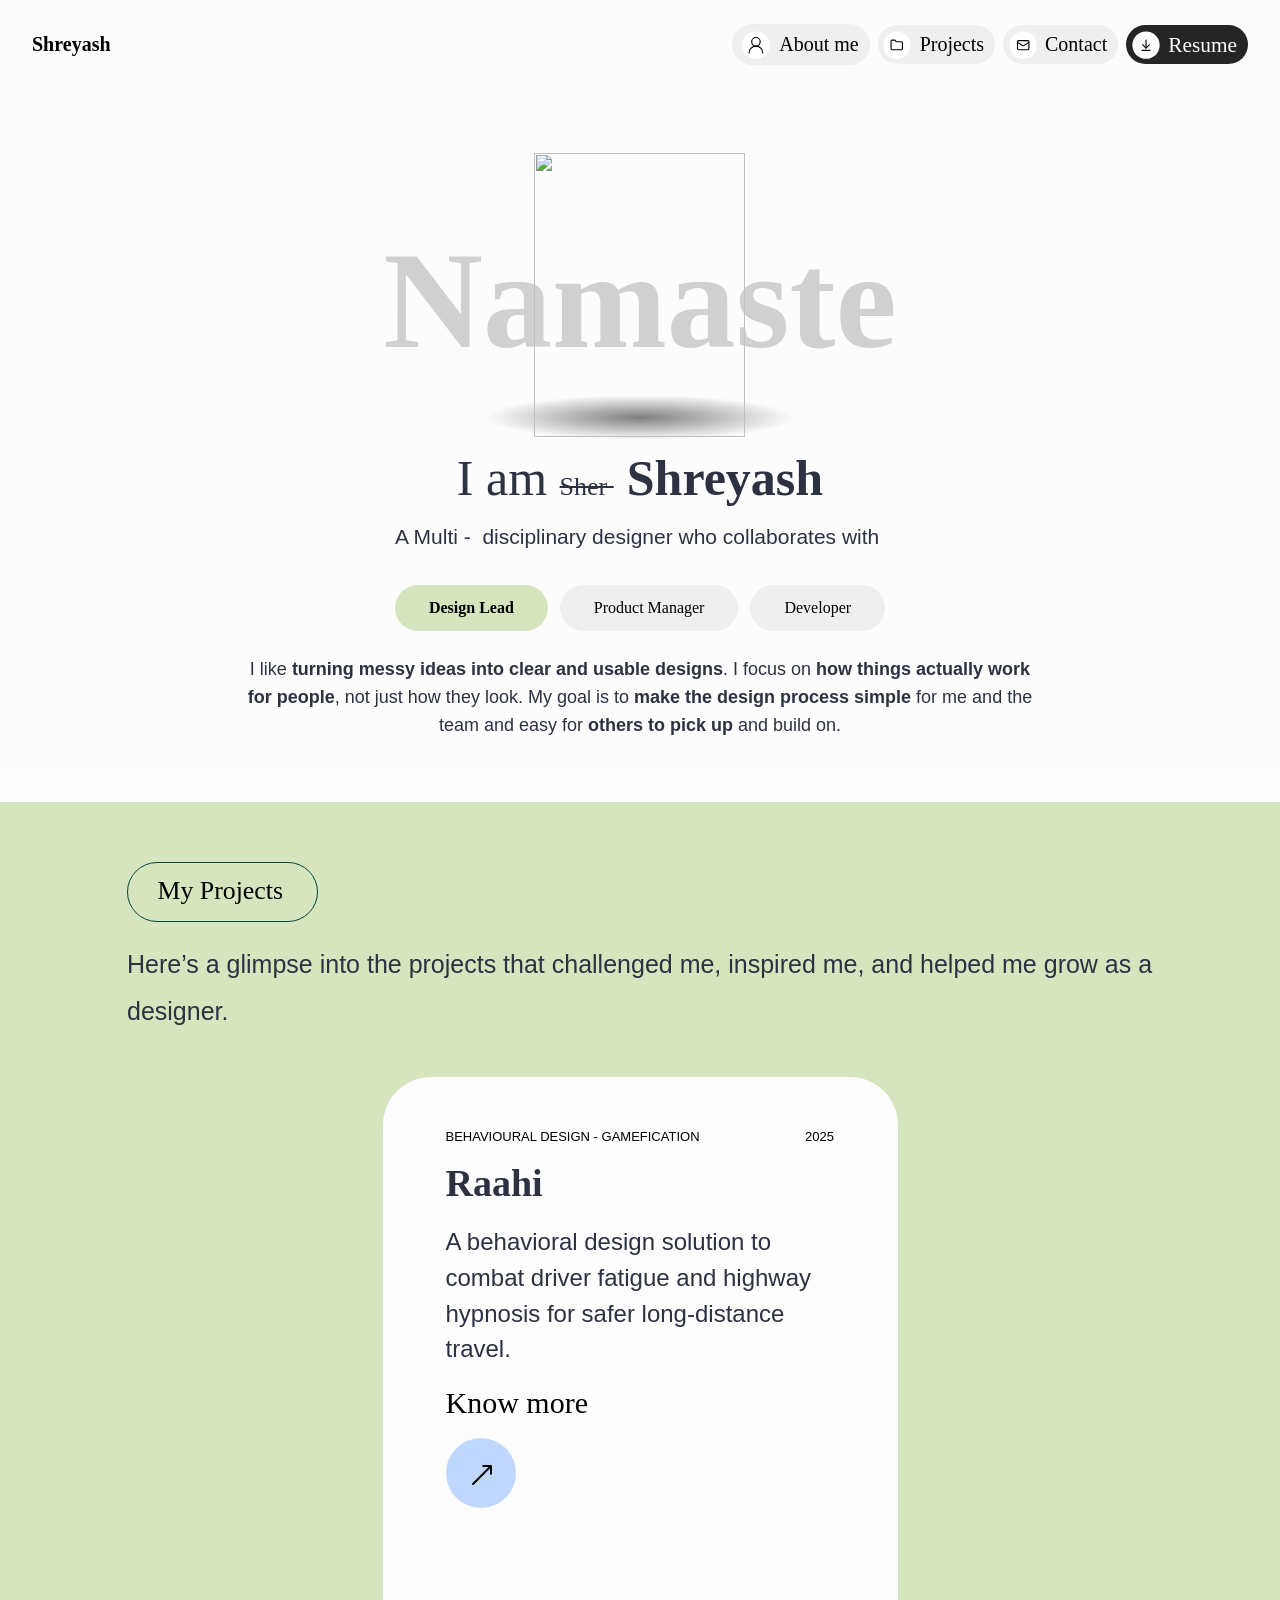
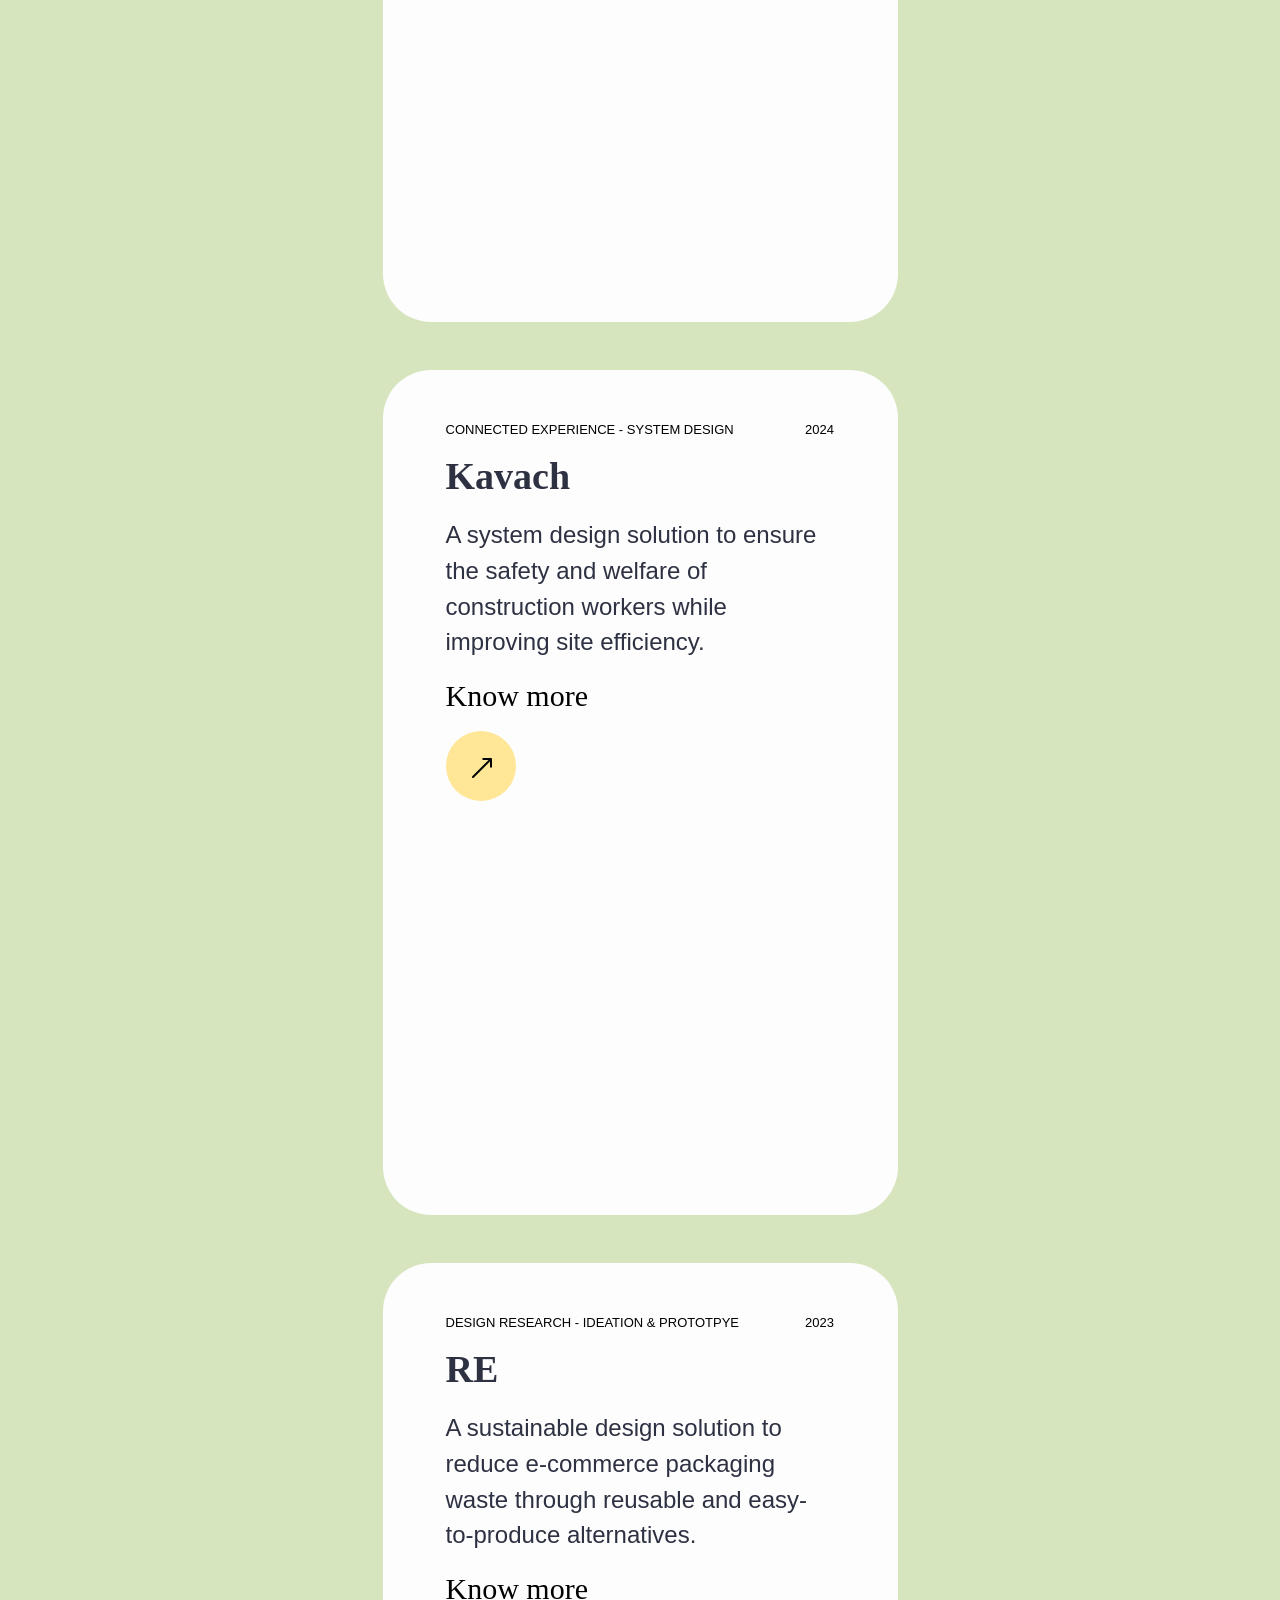
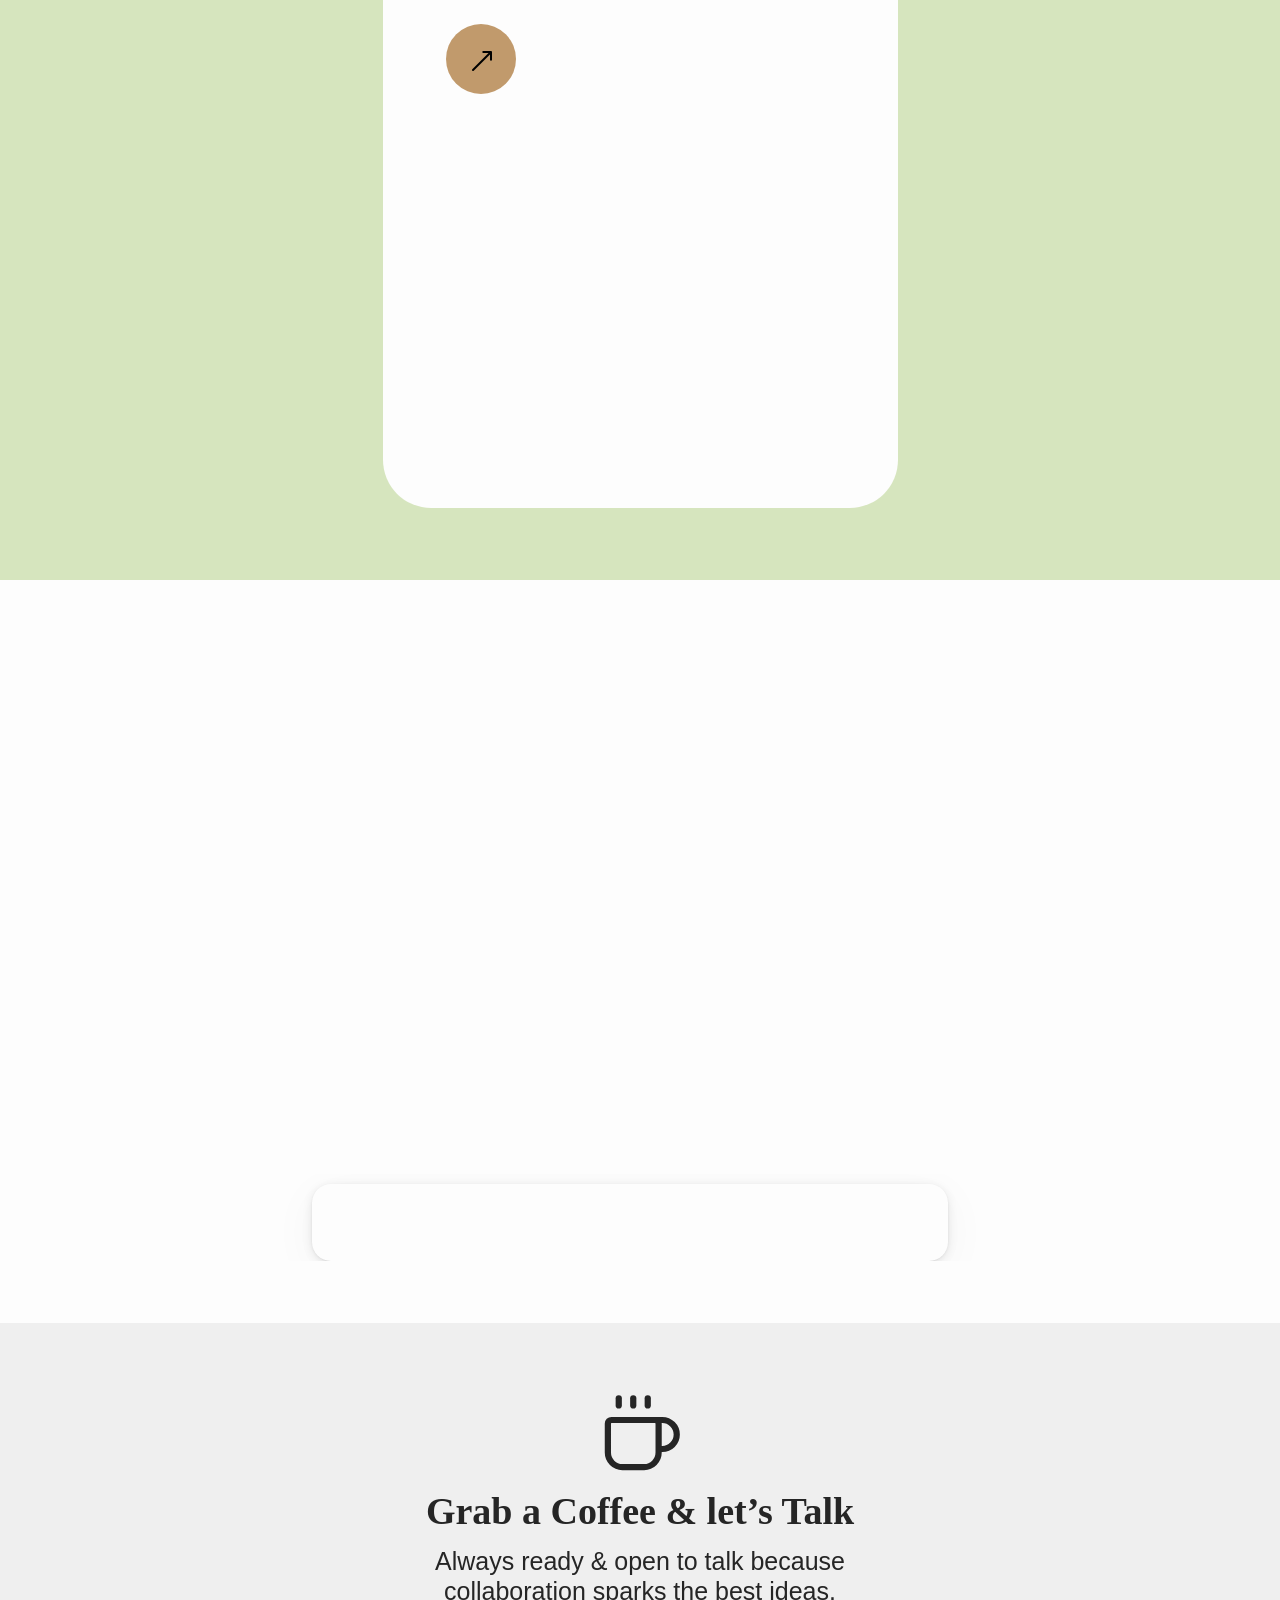
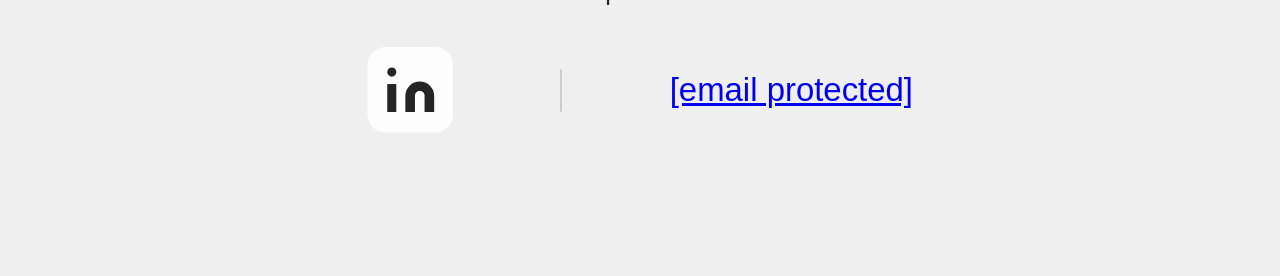
==== commit 8393878c: "Update search index URLs and optimize page loading in index.html" ====
--- a/index.html
+++ b/index.html
@@ -13,8 +13,8 @@
     <meta name="generator" content="Framer 62362ed">
     <title>Shreyash Agare Portfolio</title>
     <meta name="description" content="I’m Shreyash, a designer who brings clarity to complex problems. I focus on system, service, and user experience design, shaping technology around how people live and work, and turning challenges into solutions teams can build and use">
-    <meta name="framer-search-index" content="https://framerusercontent.com/sites/vdXiaPU8Flj22H2WUE7lt/searchIndex-AXTQtAc2rP8v.json">
-    <meta name="framer-search-index-fallback" content="https://framerusercontent.com/sites/vdXiaPU8Flj22H2WUE7lt/searchIndex-nDDvRhwIb99Z.json">
+    <meta name="framer-search-index" content="https://framerusercontent.com/sites/vdXiaPU8Flj22H2WUE7lt/searchIndex-oQBJbD5yU0qH.json">
+    <meta name="framer-search-index-fallback" content="https://framerusercontent.com/sites/vdXiaPU8Flj22H2WUE7lt/searchIndex-AXTQtAc2rP8v.json">
     <link href="https://framerusercontent.com/images/dnYr2ElrXUoGIXMQCvPbng1BrOo.png" rel="icon" media="(prefers-color-scheme: light)">
     <link href="https://framerusercontent.com/images/dnYr2ElrXUoGIXMQCvPbng1BrOo.png" rel="icon" media="(prefers-color-scheme: dark)">
     
@@ -27,7 +27,7 @@
     <meta name="twitter:description" content="I’m Shreyash, a designer who brings clarity to complex problems. I focus on system, service, and user experience design, shaping technology around how people live and work, and turning challenges into solutions teams can build and use">
     
     <link href="https://fonts.gstatic.com" rel="preconnect" crossorigin>
-    <meta name="robots" content="max-image-preview:large"><style data-framer-breakpoint-css>@media(min-width: 1400px){.hidden-72rtr7{display:none!important}}@media(min-width: 810px) and (max-width: 1399px){.hidden-29vsjt{display:none!important}}@media(max-width: 809px){.hidden-12u0wrt{display:none!important}}</style><style data-framer-css-ssr-minified data-framer-components="framer-lib-cursors-host framer-aHEzU PropertyOverrides framer-9Xwpq framer-XsCoQ framer-uBvUU framer-ofCPM framer-gNkpX framer-jdCuV">html,body,#main{margin:0;padding:0;box-sizing:border-box}:root{-webkit-font-smoothing:antialiased;-moz-osx-font-smoothing:grayscale}*{box-sizing:border-box;-webkit-font-smoothing:inherit}h1,h2,h3,h4,h5,h6,p,figure{margin:0}body,input,textarea,select,button{font-size:12px;font-family:sans-serif}body{--token-31368ac3-09b3-42c8-8276-1f66761c6451: rgb(253, 253, 253);--token-e9892550-aa81-44ed-85f1-52c6c10ada3c: rgb(2, 70, 54);--token-c9b207c9-4ed0-4931-9caf-2de188760822: rgb(214, 229, 190);--token-70459caf-f0c5-4c9d-9070-a422f2d1f924: rgb(192, 216, 253);--token-084a2fe6-53d2-40fe-b132-4c87b93038a1: rgb(255, 231, 151);--token-f266ac4d-d36a-45b0-b51b-c1f13bde08c9: rgb(193, 154, 108)}@supports (z-index: calc(infinity)){#__framer-badge-container{--infinity: infinity}}#__framer-badge-container{position:fixed;bottom:0;padding:20px;width:100%;display:flex;justify-content:flex-end;pointer-events:none;z-index:calc(var(--infinity, 2147483647))}@font-face{font-family:Bitter;font-style:italic;font-weight:400;font-display:swap;src:url(https://fonts.gstatic.com/s/bitter/v39/rax-HiqOu8IVPmn7erxmJD1img.woff2) format("woff2");unicode-range:U+0460-052F,U+1C80-1C8A,U+20B4,U+2DE0-2DFF,U+A640-A69F,U+FE2E-FE2F}@font-face{font-family:Bitter;font-style:italic;font-weight:400;font-display:swap;src:url(https://fonts.gstatic.com/s/bitter/v39/rax-HiqOu8IVPmn7erxvJD1img.woff2) format("woff2");unicode-range:U+0301,U+0400-045F,U+0490-0491,U+04B0-04B1,U+2116}@font-face{font-family:Bitter;font-style:italic;font-weight:400;font-display:swap;src:url(https://fonts.gstatic.com/s/bitter/v39/rax-HiqOu8IVPmn7erxkJD1img.woff2) format("woff2");unicode-range:U+0102-0103,U+0110-0111,U+0128-0129,U+0168-0169,U+01A0-01A1,U+01AF-01B0,U+0300-0301,U+0303-0304,U+0308-0309,U+0323,U+0329,U+1EA0-1EF9,U+20AB}@font-face{font-family:Bitter;font-style:italic;font-weight:400;font-display:swap;src:url(https://fonts.gstatic.com/s/bitter/v39/rax-HiqOu8IVPmn7erxlJD1img.woff2) format("woff2");unicode-range:U+0100-02BA,U+02BD-02C5,U+02C7-02CC,U+02CE-02D7,U+02DD-02FF,U+0304,U+0308,U+0329,U+1D00-1DBF,U+1E00-1E9F,U+1EF2-1EFF,U+2020,U+20A0-20AB,U+20AD-20C0,U+2113,U+2C60-2C7F,U+A720-A7FF}@font-face{font-family:Bitter;font-style:italic;font-weight:400;font-display:swap;src:url(https://fonts.gstatic.com/s/bitter/v39/rax-HiqOu8IVPmn7erxrJD0.woff2) format("woff2");unicode-range:U+0000-00FF,U+0131,U+0152-0153,U+02BB-02BC,U+02C6,U+02DA,U+02DC,U+0304,U+0308,U+0329,U+2000-206F,U+20AC,U+2122,U+2191,U+2193,U+2212,U+2215,U+FEFF,U+FFFD}@font-face{font-family:Bitter;font-style:italic;font-weight:700;font-display:swap;src:url(https://fonts.gstatic.com/s/bitter/v39/rax-HiqOu8IVPmn7erxmJD1img.woff2) format("woff2");unicode-range:U+0460-052F,U+1C80-1C8A,U+20B4,U+2DE0-2DFF,U+A640-A69F,U+FE2E-FE2F}@font-face{font-family:Bitter;font-style:italic;font-weight:700;font-display:swap;src:url(https://fonts.gstatic.com/s/bitter/v39/rax-HiqOu8IVPmn7erxvJD1img.woff2) format("woff2");unicode-range:U+0301,U+0400-045F,U+0490-0491,U+04B0-04B1,U+2116}@font-face{font-family:Bitter;font-style:italic;font-weight:700;font-display:swap;src:url(https://fonts.gstatic.com/s/bitter/v39/rax-HiqOu8IVPmn7erxkJD1img.woff2) format("woff2");unicode-range:U+0102-0103,U+0110-0111,U+0128-0129,U+0168-0169,U+01A0-01A1,U+01AF-01B0,U+0300-0301,U+0303-0304,U+0308-0309,U+0323,U+0329,U+1EA0-1EF9,U+20AB}@font-face{font-family:Bitter;font-style:italic;font-weight:700;font-display:swap;src:url(https://fonts.gstatic.com/s/bitter/v39/rax-HiqOu8IVPmn7erxlJD1img.woff2) format("woff2");unicode-range:U+0100-02BA,U+02BD-02C5,U+02C7-02CC,U+02CE-02D7,U+02DD-02FF,U+0304,U+0308,U+0329,U+1D00-1DBF,U+1E00-1E9F,U+1EF2-1EFF,U+2020,U+20A0-20AB,U+20AD-20C0,U+2113,U+2C60-2C7F,U+A720-A7FF}@font-face{font-family:Bitter;font-style:italic;font-weight:700;font-display:swap;src:url(https://fonts.gstatic.com/s/bitter/v39/rax-HiqOu8IVPmn7erxrJD0.woff2) format("woff2");unicode-range:U+0000-00FF,U+0131,U+0152-0153,U+02BB-02BC,U+02C6,U+02DA,U+02DC,U+0304,U+0308,U+0329,U+2000-206F,U+20AC,U+2122,U+2191,U+2193,U+2212,U+2215,U+FEFF,U+FFFD}@font-face{font-family:Bitter;font-style:normal;font-weight:400;font-display:swap;src:url(https://fonts.gstatic.com/s/bitter/v39/rax8HiqOu8IVPmn7coxpPDk.woff2) format("woff2");unicode-range:U+0460-052F,U+1C80-1C8A,U+20B4,U+2DE0-2DFF,U+A640-A69F,U+FE2E-FE2F}@font-face{font-family:Bitter;font-style:normal;font-weight:400;font-display:swap;src:url(https://fonts.gstatic.com/s/bitter/v39/rax8HiqOu8IVPmn7e4xpPDk.woff2) format("woff2");unicode-range:U+0301,U+0400-045F,U+0490-0491,U+04B0-04B1,U+2116}@font-face{font-family:Bitter;font-style:normal;font-weight:400;font-display:swap;src:url(https://fonts.gstatic.com/s/bitter/v39/rax8HiqOu8IVPmn7cIxpPDk.woff2) format("woff2");unicode-range:U+0102-0103,U+0110-0111,U+0128-0129,U+0168-0169,U+01A0-01A1,U+01AF-01B0,U+0300-0301,U+0303-0304,U+0308-0309,U+0323,U+0329,U+1EA0-1EF9,U+20AB}@font-face{font-family:Bitter;font-style:normal;font-weight:400;font-display:swap;src:url(https://fonts.gstatic.com/s/bitter/v39/rax8HiqOu8IVPmn7cYxpPDk.woff2) format("woff2");unicode-range:U+0100-02BA,U+02BD-02C5,U+02C7-02CC,U+02CE-02D7,U+02DD-02FF,U+0304,U+0308,U+0329,U+1D00-1DBF,U+1E00-1E9F,U+1EF2-1EFF,U+2020,U+20A0-20AB,U+20AD-20C0,U+2113,U+2C60-2C7F,U+A720-A7FF}@font-face{font-family:Bitter;font-style:normal;font-weight:400;font-display:swap;src:url(https://fonts.gstatic.com/s/bitter/v39/rax8HiqOu8IVPmn7f4xp.woff2) format("woff2");unicode-range:U+0000-00FF,U+0131,U+0152-0153,U+02BB-02BC,U+02C6,U+02DA,U+02DC,U+0304,U+0308,U+0329,U+2000-206F,U+20AC,U+2122,U+2191,U+2193,U+2212,U+2215,U+FEFF,U+FFFD}@font-face{font-family:Bitter;font-style:normal;font-weight:600;font-display:swap;src:url(https://fonts.gstatic.com/s/bitter/v39/rax8HiqOu8IVPmn7coxpPDk.woff2) format("woff2");unicode-range:U+0460-052F,U+1C80-1C8A,U+20B4,U+2DE0-2DFF,U+A640-A69F,U+FE2E-FE2F}@font-face{font-family:Bitter;font-style:normal;font-weight:600;font-display:swap;src:url(https://fonts.gstatic.com/s/bitter/v39/rax8HiqOu8IVPmn7e4xpPDk.woff2) format("woff2");unicode-range:U+0301,U+0400-045F,U+0490-0491,U+04B0-04B1,U+2116}@font-face{font-family:Bitter;font-style:normal;font-weight:600;font-display:swap;src:url(https://fonts.gstatic.com/s/bitter/v39/rax8HiqOu8IVPmn7cIxpPDk.woff2) format("woff2");unicode-range:U+0102-0103,U+0110-0111,U+0128-0129,U+0168-0169,U+01A0-01A1,U+01AF-01B0,U+0300-0301,U+0303-0304,U+0308-0309,U+0323,U+0329,U+1EA0-1EF9,U+20AB}@font-face{font-family:Bitter;font-style:normal;font-weight:600;font-display:swap;src:url(https://fonts.gstatic.com/s/bitter/v39/rax8HiqOu8IVPmn7cYxpPDk.woff2) format("woff2");unicode-range:U+0100-02BA,U+02BD-02C5,U+02C7-02CC,U+02CE-02D7,U+02DD-02FF,U+0304,U+0308,U+0329,U+1D00-1DBF,U+1E00-1E9F,U+1EF2-1EFF,U+2020,U+20A0-20AB,U+20AD-20C0,U+2113,U+2C60-2C7F,U+A720-A7FF}@font-face{font-family:Bitter;font-style:normal;font-weight:600;font-display:swap;src:url(https://fonts.gstatic.com/s/bitter/v39/rax8HiqOu8IVPmn7f4xp.woff2) format("woff2");unicode-range:U+0000-00FF,U+0131,U+0152-0153,U+02BB-02BC,U+02C6,U+02DA,U+02DC,U+0304,U+0308,U+0329,U+2000-206F,U+20AC,U+2122,U+2191,U+2193,U+2212,U+2215,U+FEFF,U+FFFD}@font-face{font-family:Bitter;font-style:normal;font-weight:700;font-display:swap;src:url(https://fonts.gstatic.com/s/bitter/v39/rax8HiqOu8IVPmn7coxpPDk.woff2) format("woff2");unicode-range:U+0460-052F,U+1C80-1C8A,U+20B4,U+2DE0-2DFF,U+A640-A69F,U+FE2E-FE2F}@font-face{font-family:Bitter;font-style:normal;font-weight:700;font-display:swap;src:url(https://fonts.gstatic.com/s/bitter/v39/rax8HiqOu8IVPmn7e4xpPDk.woff2) format("woff2");unicode-range:U+0301,U+0400-045F,U+0490-0491,U+04B0-04B1,U+2116}@font-face{font-family:Bitter;font-style:normal;font-weight:700;font-display:swap;src:url(https://fonts.gstatic.com/s/bitter/v39/rax8HiqOu8IVPmn7cIxpPDk.woff2) format("woff2");unicode-range:U+0102-0103,U+0110-0111,U+0128-0129,U+0168-0169,U+01A0-01A1,U+01AF-01B0,U+0300-0301,U+0303-0304,U+0308-0309,U+0323,U+0329,U+1EA0-1EF9,U+20AB}@font-face{font-family:Bitter;font-style:normal;font-weight:700;font-display:swap;src:url(https://fonts.gstatic.com/s/bitter/v39/rax8HiqOu8IVPmn7cYxpPDk.woff2) format("woff2");unicode-range:U+0100-02BA,U+02BD-02C5,U+02C7-02CC,U+02CE-02D7,U+02DD-02FF,U+0304,U+0308,U+0329,U+1D00-1DBF,U+1E00-1E9F,U+1EF2-1EFF,U+2020,U+20A0-20AB,U+20AD-20C0,U+2113,U+2C60-2C7F,U+A720-A7FF}@font-face{font-family:Bitter;font-style:normal;font-weight:700;font-display:swap;src:url(https://fonts.gstatic.com/s/bitter/v39/rax8HiqOu8IVPmn7f4xp.woff2) format("woff2");unicode-range:U+0000-00FF,U+0131,U+0152-0153,U+02BB-02BC,U+02C6,U+02DA,U+02DC,U+0304,U+0308,U+0329,U+2000-206F,U+20AC,U+2122,U+2191,U+2193,U+2212,U+2215,U+FEFF,U+FFFD}@font-face{font-family:Lato;font-style:normal;font-weight:400;font-display:swap;src:url(https://fonts.gstatic.com/s/lato/v24/S6uyw4BMUTPHjxAwXjeu.woff2) format("woff2");unicode-range:U+0100-02BA,U+02BD-02C5,U+02C7-02CC,U+02CE-02D7,U+02DD-02FF,U+0304,U+0308,U+0329,U+1D00-1DBF,U+1E00-1E9F,U+1EF2-1EFF,U+2020,U+20A0-20AB,U+20AD-20C0,U+2113,U+2C60-2C7F,U+A720-A7FF}@font-face{font-family:Lato;font-style:normal;font-weight:400;font-display:swap;src:url(https://fonts.gstatic.com/s/lato/v24/S6uyw4BMUTPHjx4wXg.woff2) format("woff2");unicode-range:U+0000-00FF,U+0131,U+0152-0153,U+02BB-02BC,U+02C6,U+02DA,U+02DC,U+0304,U+0308,U+0329,U+2000-206F,U+20AC,U+2122,U+2191,U+2193,U+2212,U+2215,U+FEFF,U+FFFD}@font-face{font-family:Raleway;font-style:italic;font-weight:400;font-display:swap;src:url(https://fonts.gstatic.com/s/raleway/v36/1Ptsg8zYS_SKggPNyCg4QIFqPfE.woff2) format("woff2");unicode-range:U+0460-052F,U+1C80-1C8A,U+20B4,U+2DE0-2DFF,U+A640-A69F,U+FE2E-FE2F}@font-face{font-family:Raleway;font-style:italic;font-weight:400;font-display:swap;src:url(https://fonts.gstatic.com/s/raleway/v36/1Ptsg8zYS_SKggPNyCg4SYFqPfE.woff2) format("woff2");unicode-range:U+0301,U+0400-045F,U+0490-0491,U+04B0-04B1,U+2116}@font-face{font-family:Raleway;font-style:italic;font-weight:400;font-display:swap;src:url(https://fonts.gstatic.com/s/raleway/v36/1Ptsg8zYS_SKggPNyCg4QoFqPfE.woff2) format("woff2");unicode-range:U+0102-0103,U+0110-0111,U+0128-0129,U+0168-0169,U+01A0-01A1,U+01AF-01B0,U+0300-0301,U+0303-0304,U+0308-0309,U+0323,U+0329,U+1EA0-1EF9,U+20AB}@font-face{font-family:Raleway;font-style:italic;font-weight:400;font-display:swap;src:url(https://fonts.gstatic.com/s/raleway/v36/1Ptsg8zYS_SKggPNyCg4Q4FqPfE.woff2) format("woff2");unicode-range:U+0100-02BA,U+02BD-02C5,U+02C7-02CC,U+02CE-02D7,U+02DD-02FF,U+0304,U+0308,U+0329,U+1D00-1DBF,U+1E00-1E9F,U+1EF2-1EFF,U+2020,U+20A0-20AB,U+20AD-20C0,U+2113,U+2C60-2C7F,U+A720-A7FF}@font-face{font-family:Raleway;font-style:italic;font-weight:400;font-display:swap;src:url(https://fonts.gstatic.com/s/raleway/v36/1Ptsg8zYS_SKggPNyCg4TYFq.woff2) format("woff2");unicode-range:U+0000-00FF,U+0131,U+0152-0153,U+02BB-02BC,U+02C6,U+02DA,U+02DC,U+0304,U+0308,U+0329,U+2000-206F,U+20AC,U+2122,U+2191,U+2193,U+2212,U+2215,U+FEFF,U+FFFD}@font-face{font-family:Raleway;font-style:italic;font-weight:700;font-display:swap;src:url(https://fonts.gstatic.com/s/raleway/v36/1Ptsg8zYS_SKggPNyCg4QIFqPfE.woff2) format("woff2");unicode-range:U+0460-052F,U+1C80-1C8A,U+20B4,U+2DE0-2DFF,U+A640-A69F,U+FE2E-FE2F}@font-face{font-family:Raleway;font-style:italic;font-weight:700;font-display:swap;src:url(https://fonts.gstatic.com/s/raleway/v36/1Ptsg8zYS_SKggPNyCg4SYFqPfE.woff2) format("woff2");unicode-range:U+0301,U+0400-045F,U+0490-0491,U+04B0-04B1,U+2116}@font-face{font-family:Raleway;font-style:italic;font-weight:700;font-display:swap;src:url(https://fonts.gstatic.com/s/raleway/v36/1Ptsg8zYS_SKggPNyCg4QoFqPfE.woff2) format("woff2");unicode-range:U+0102-0103,U+0110-0111,U+0128-0129,U+0168-0169,U+01A0-01A1,U+01AF-01B0,U+0300-0301,U+0303-0304,U+0308-0309,U+0323,U+0329,U+1EA0-1EF9,U+20AB}@font-face{font-family:Raleway;font-style:italic;font-weight:700;font-display:swap;src:url(https://fonts.gstatic.com/s/raleway/v36/1Ptsg8zYS_SKggPNyCg4Q4FqPfE.woff2) format("woff2");unicode-range:U+0100-02BA,U+02BD-02C5,U+02C7-02CC,U+02CE-02D7,U+02DD-02FF,U+0304,U+0308,U+0329,U+1D00-1DBF,U+1E00-1E9F,U+1EF2-1EFF,U+2020,U+20A0-20AB,U+20AD-20C0,U+2113,U+2C60-2C7F,U+A720-A7FF}@font-face{font-family:Raleway;font-style:italic;font-weight:700;font-display:swap;src:url(https://fonts.gstatic.com/s/raleway/v36/1Ptsg8zYS_SKggPNyCg4TYFq.woff2) format("woff2");unicode-range:U+0000-00FF,U+0131,U+0152-0153,U+02BB-02BC,U+02C6,U+02DA,U+02DC,U+0304,U+0308,U+0329,U+2000-206F,U+20AC,U+2122,U+2191,U+2193,U+2212,U+2215,U+FEFF,U+FFFD}@font-face{font-family:Raleway;font-style:normal;font-weight:400;font-display:swap;src:url(https://fonts.gstatic.com/s/raleway/v36/1Ptug8zYS_SKggPNyCAIT5lu.woff2) format("woff2");unicode-range:U+0460-052F,U+1C80-1C8A,U+20B4,U+2DE0-2DFF,U+A640-A69F,U+FE2E-FE2F}@font-face{font-family:Raleway;font-style:normal;font-weight:400;font-display:swap;src:url(https://fonts.gstatic.com/s/raleway/v36/1Ptug8zYS_SKggPNyCkIT5lu.woff2) format("woff2");unicode-range:U+0301,U+0400-045F,U+0490-0491,U+04B0-04B1,U+2116}@font-face{font-family:Raleway;font-style:normal;font-weight:400;font-display:swap;src:url(https://fonts.gstatic.com/s/raleway/v36/1Ptug8zYS_SKggPNyCIIT5lu.woff2) format("woff2");unicode-range:U+0102-0103,U+0110-0111,U+0128-0129,U+0168-0169,U+01A0-01A1,U+01AF-01B0,U+0300-0301,U+0303-0304,U+0308-0309,U+0323,U+0329,U+1EA0-1EF9,U+20AB}@font-face{font-family:Raleway;font-style:normal;font-weight:400;font-display:swap;src:url(https://fonts.gstatic.com/s/raleway/v36/1Ptug8zYS_SKggPNyCMIT5lu.woff2) format("woff2");unicode-range:U+0100-02BA,U+02BD-02C5,U+02C7-02CC,U+02CE-02D7,U+02DD-02FF,U+0304,U+0308,U+0329,U+1D00-1DBF,U+1E00-1E9F,U+1EF2-1EFF,U+2020,U+20A0-20AB,U+20AD-20C0,U+2113,U+2C60-2C7F,U+A720-A7FF}@font-face{font-family:Raleway;font-style:normal;font-weight:400;font-display:swap;src:url(https://fonts.gstatic.com/s/raleway/v36/1Ptug8zYS_SKggPNyC0ITw.woff2) format("woff2");unicode-range:U+0000-00FF,U+0131,U+0152-0153,U+02BB-02BC,U+02C6,U+02DA,U+02DC,U+0304,U+0308,U+0329,U+2000-206F,U+20AC,U+2122,U+2191,U+2193,U+2212,U+2215,U+FEFF,U+FFFD}@font-face{font-family:Raleway;font-style:normal;font-weight:700;font-display:swap;src:url(https://fonts.gstatic.com/s/raleway/v36/1Ptug8zYS_SKggPNyCAIT5lu.woff2) format("woff2");unicode-range:U+0460-052F,U+1C80-1C8A,U+20B4,U+2DE0-2DFF,U+A640-A69F,U+FE2E-FE2F}@font-face{font-family:Raleway;font-style:normal;font-weight:700;font-display:swap;src:url(https://fonts.gstatic.com/s/raleway/v36/1Ptug8zYS_SKggPNyCkIT5lu.woff2) format("woff2");unicode-range:U+0301,U+0400-045F,U+0490-0491,U+04B0-04B1,U+2116}@font-face{font-family:Raleway;font-style:normal;font-weight:700;font-display:swap;src:url(https://fonts.gstatic.com/s/raleway/v36/1Ptug8zYS_SKggPNyCIIT5lu.woff2) format("woff2");unicode-range:U+0102-0103,U+0110-0111,U+0128-0129,U+0168-0169,U+01A0-01A1,U+01AF-01B0,U+0300-0301,U+0303-0304,U+0308-0309,U+0323,U+0329,U+1EA0-1EF9,U+20AB}@font-face{font-family:Raleway;font-style:normal;font-weight:700;font-display:swap;src:url(https://fonts.gstatic.com/s/raleway/v36/1Ptug8zYS_SKggPNyCMIT5lu.woff2) format("woff2");unicode-range:U+0100-02BA,U+02BD-02C5,U+02C7-02CC,U+02CE-02D7,U+02DD-02FF,U+0304,U+0308,U+0329,U+1D00-1DBF,U+1E00-1E9F,U+1EF2-1EFF,U+2020,U+20A0-20AB,U+20AD-20C0,U+2113,U+2C60-2C7F,U+A720-A7FF}@font-face{font-family:Raleway;font-style:normal;font-weight:700;font-display:swap;src:url(https://fonts.gstatic.com/s/raleway/v36/1Ptug8zYS_SKggPNyC0ITw.woff2) format("woff2");unicode-range:U+0000-00FF,U+0131,U+0152-0153,U+02BB-02BC,U+02C6,U+02DA,U+02DC,U+0304,U+0308,U+0329,U+2000-206F,U+20AC,U+2122,U+2191,U+2193,U+2212,U+2215,U+FEFF,U+FFFD}@font-face{font-family:Bitter;font-style:italic;font-weight:900;font-display:block;src:url(https://fonts.gstatic.com/s/bitter/v39/raxjHiqOu8IVPmn7epZnDMyKBvHf5D6cSfv-UnByjeU.woff2) format("woff2");unicode-range:U+0460-052F,U+1C80-1C8A,U+20B4,U+2DE0-2DFF,U+A640-A69F,U+FE2E-FE2F}@font-face{font-family:Bitter;font-style:italic;font-weight:900;font-display:block;src:url(https://fonts.gstatic.com/s/bitter/v39/raxjHiqOu8IVPmn7epZnDMyKBvHf5D6cSfv-W3ByjeU.woff2) format("woff2");unicode-range:U+0301,U+0400-045F,U+0490-0491,U+04B0-04B1,U+2116}@font-face{font-family:Bitter;font-style:italic;font-weight:900;font-display:block;src:url(https://fonts.gstatic.com/s/bitter/v39/raxjHiqOu8IVPmn7epZnDMyKBvHf5D6cSfv-UHByjeU.woff2) format("woff2");unicode-range:U+0102-0103,U+0110-0111,U+0128-0129,U+0168-0169,U+01A0-01A1,U+01AF-01B0,U+0300-0301,U+0303-0304,U+0308-0309,U+0323,U+0329,U+1EA0-1EF9,U+20AB}@font-face{font-family:Bitter;font-style:italic;font-weight:900;font-display:block;src:url(https://fonts.gstatic.com/s/bitter/v39/raxjHiqOu8IVPmn7epZnDMyKBvHf5D6cSfv-UXByjeU.woff2) format("woff2");unicode-range:U+0100-02BA,U+02BD-02C5,U+02C7-02CC,U+02CE-02D7,U+02DD-02FF,U+0304,U+0308,U+0329,U+1D00-1DBF,U+1E00-1E9F,U+1EF2-1EFF,U+2020,U+20A0-20AB,U+20AD-20C0,U+2113,U+2C60-2C7F,U+A720-A7FF}@font-face{font-family:Bitter;font-style:italic;font-weight:900;font-display:block;src:url(https://fonts.gstatic.com/s/bitter/v39/raxjHiqOu8IVPmn7epZnDMyKBvHf5D6cSfv-X3By.woff2) format("woff2");unicode-range:U+0000-00FF,U+0131,U+0152-0153,U+02BB-02BC,U+02C6,U+02DA,U+02DC,U+0304,U+0308,U+0329,U+2000-206F,U+20AC,U+2122,U+2191,U+2193,U+2212,U+2215,U+FEFF,U+FFFD}@font-face{font-family:Bitter;font-style:normal;font-weight:900;font-display:block;src:url(https://fonts.gstatic.com/s/bitter/v39/raxhHiqOu8IVPmnRc6SY1KXhnF_Y8V_YOLXOXWh2.woff2) format("woff2");unicode-range:U+0460-052F,U+1C80-1C8A,U+20B4,U+2DE0-2DFF,U+A640-A69F,U+FE2E-FE2F}@font-face{font-family:Bitter;font-style:normal;font-weight:900;font-display:block;src:url(https://fonts.gstatic.com/s/bitter/v39/raxhHiqOu8IVPmnRc6SY1KXhnF_Y8V_YOLzOXWh2.woff2) format("woff2");unicode-range:U+0301,U+0400-045F,U+0490-0491,U+04B0-04B1,U+2116}@font-face{font-family:Bitter;font-style:normal;font-weight:900;font-display:block;src:url(https://fonts.gstatic.com/s/bitter/v39/raxhHiqOu8IVPmnRc6SY1KXhnF_Y8V_YOLfOXWh2.woff2) format("woff2");unicode-range:U+0102-0103,U+0110-0111,U+0128-0129,U+0168-0169,U+01A0-01A1,U+01AF-01B0,U+0300-0301,U+0303-0304,U+0308-0309,U+0323,U+0329,U+1EA0-1EF9,U+20AB}@font-face{font-family:Bitter;font-style:normal;font-weight:900;font-display:block;src:url(https://fonts.gstatic.com/s/bitter/v39/raxhHiqOu8IVPmnRc6SY1KXhnF_Y8V_YOLbOXWh2.woff2) format("woff2");unicode-range:U+0100-02BA,U+02BD-02C5,U+02C7-02CC,U+02CE-02D7,U+02DD-02FF,U+0304,U+0308,U+0329,U+1D00-1DBF,U+1E00-1E9F,U+1EF2-1EFF,U+2020,U+20A0-20AB,U+20AD-20C0,U+2113,U+2C60-2C7F,U+A720-A7FF}@font-face{font-family:Bitter;font-style:normal;font-weight:900;font-display:block;src:url(https://fonts.gstatic.com/s/bitter/v39/raxhHiqOu8IVPmnRc6SY1KXhnF_Y8V_YOLjOXQ.woff2) format("woff2");unicode-range:U+0000-00FF,U+0131,U+0152-0153,U+02BB-02BC,U+02C6,U+02DA,U+02DC,U+0304,U+0308,U+0329,U+2000-206F,U+20AC,U+2122,U+2191,U+2193,U+2212,U+2215,U+FEFF,U+FFFD}@font-face{font-family:Inter;src:url(https://framerusercontent.com/assets/5vvr9Vy74if2I6bQbJvbw7SY1pQ.woff2);font-display:swap;font-style:normal;font-weight:400;unicode-range:U+0460-052F,U+1C80-1C88,U+20B4,U+2DE0-2DFF,U+A640-A69F,U+FE2E-FE2F}@font-face{font-family:Inter;src:url(https://framerusercontent.com/assets/EOr0mi4hNtlgWNn9if640EZzXCo.woff2);font-display:swap;font-style:normal;font-weight:400;unicode-range:U+0301,U+0400-045F,U+0490-0491,U+04B0-04B1,U+2116}@font-face{font-family:Inter;src:url(https://framerusercontent.com/assets/Y9k9QrlZAqio88Klkmbd8VoMQc.woff2);font-display:swap;font-style:normal;font-weight:400;unicode-range:U+1F00-1FFF}@font-face{font-family:Inter;src:url(https://framerusercontent.com/assets/OYrD2tBIBPvoJXiIHnLoOXnY9M.woff2);font-display:swap;font-style:normal;font-weight:400;unicode-range:U+0370-03FF}@font-face{font-family:Inter;src:url(https://framerusercontent.com/assets/JeYwfuaPfZHQhEG8U5gtPDZ7WQ.woff2);font-display:swap;font-style:normal;font-weight:400;unicode-range:U+0100-024F,U+0259,U+1E00-1EFF,U+2020,U+20A0-20AB,U+20AD-20CF,U+2113,U+2C60-2C7F,U+A720-A7FF}@font-face{font-family:Inter;src:url(https://framerusercontent.com/assets/GrgcKwrN6d3Uz8EwcLHZxwEfC4.woff2);font-display:swap;font-style:normal;font-weight:400;unicode-range:U+0000-00FF,U+0131,U+0152-0153,U+02BB-02BC,U+02C6,U+02DA,U+02DC,U+2000-206F,U+2070,U+2074-207E,U+2080-208E,U+20AC,U+2122,U+2191,U+2193,U+2212,U+2215,U+FEFF,U+FFFD}@font-face{font-family:Inter;src:url(https://framerusercontent.com/assets/b6Y37FthZeALduNqHicBT6FutY.woff2);font-display:swap;font-style:normal;font-weight:400;unicode-range:U+0102-0103,U+0110-0111,U+0128-0129,U+0168-0169,U+01A0-01A1,U+01AF-01B0,U+1EA0-1EF9,U+20AB}@font-face{font-family:Inter;src:url(https://framerusercontent.com/assets/DpPBYI0sL4fYLgAkX8KXOPVt7c.woff2);font-display:swap;font-style:normal;font-weight:700;unicode-range:U+0460-052F,U+1C80-1C88,U+20B4,U+2DE0-2DFF,U+A640-A69F,U+FE2E-FE2F}@font-face{font-family:Inter;src:url(https://framerusercontent.com/assets/4RAEQdEOrcnDkhHiiCbJOw92Lk.woff2);font-display:swap;font-style:normal;font-weight:700;unicode-range:U+0301,U+0400-045F,U+0490-0491,U+04B0-04B1,U+2116}@font-face{font-family:Inter;src:url(https://framerusercontent.com/assets/1K3W8DizY3v4emK8Mb08YHxTbs.woff2);font-display:swap;font-style:normal;font-weight:700;unicode-range:U+1F00-1FFF}@font-face{font-family:Inter;src:url(https://framerusercontent.com/assets/tUSCtfYVM1I1IchuyCwz9gDdQ.woff2);font-display:swap;font-style:normal;font-weight:700;unicode-range:U+0370-03FF}@font-face{font-family:Inter;src:url(https://framerusercontent.com/assets/VgYFWiwsAC5OYxAycRXXvhze58.woff2);font-display:swap;font-style:normal;font-weight:700;unicode-range:U+0100-024F,U+0259,U+1E00-1EFF,U+2020,U+20A0-20AB,U+20AD-20CF,U+2113,U+2C60-2C7F,U+A720-A7FF}@font-face{font-family:Inter;src:url(https://framerusercontent.com/assets/VgYFWiwsAC5OYxAycRXXvhze58.woff2);font-display:swap;font-style:normal;font-weight:700;unicode-range:U+0000-00FF,U+0131,U+0152-0153,U+02BB-02BC,U+02C6,U+02DA,U+02DC,U+2000-206F,U+2070,U+2074-207E,U+2080-208E,U+20AC,U+2122,U+2191,U+2193,U+2212,U+2215,U+FEFF,U+FFFD}@font-face{font-family:Inter;src:url(https://framerusercontent.com/assets/GIryZETIX4IFypco5pYZONKhJIo.woff2);font-display:swap;font-style:normal;font-weight:700;unicode-range:U+0102-0103,U+0110-0111,U+0128-0129,U+0168-0169,U+01A0-01A1,U+01AF-01B0,U+1EA0-1EF9,U+20AB}@font-face{font-family:Bitter Placeholder;src:local("Times New Roman");ascent-override:81.49%;descent-override:23.09%;line-gap-override:0%;size-adjust:114.74%}@font-face{font-family:Raleway Placeholder;src:local("Arial");ascent-override:89.45%;descent-override:22.27%;line-gap-override:0%;size-adjust:105.09%}@font-face{font-family:Lato Placeholder;src:local("Arial");ascent-override:100.88%;descent-override:21.77%;line-gap-override:0%;size-adjust:97.84%}@font-face{font-family:Inter Placeholder;src:local("Arial");ascent-override:89.79%;descent-override:22.36%;line-gap-override:0%;size-adjust:107.89%}body{--framer-will-change-override: none}@supports (background: -webkit-named-image(i)) and (not (grid-template-rows: subgrid)){body{--framer-will-change-override: transform}}[data-framer-component-type]{position:absolute}[data-framer-component-type=Text]{cursor:inherit}[data-framer-component-text-autosized] *{white-space:pre}[data-framer-component-type=Text]>*{text-align:var(--framer-text-alignment, start)}[data-framer-component-type=Text] span span,[data-framer-component-type=Text] p span,[data-framer-component-type=Text] h1 span,[data-framer-component-type=Text] h2 span,[data-framer-component-type=Text] h3 span,[data-framer-component-type=Text] h4 span,[data-framer-component-type=Text] h5 span,[data-framer-component-type=Text] h6 span{display:block}[data-framer-component-type=Text] span span span,[data-framer-component-type=Text] p span span,[data-framer-component-type=Text] h1 span span,[data-framer-component-type=Text] h2 span span,[data-framer-component-type=Text] h3 span span,[data-framer-component-type=Text] h4 span span,[data-framer-component-type=Text] h5 span span,[data-framer-component-type=Text] h6 span span{display:unset}[data-framer-component-type=Text] div div span,[data-framer-component-type=Text] a div span,[data-framer-component-type=Text] span span span,[data-framer-component-type=Text] p span span,[data-framer-component-type=Text] h1 span span,[data-framer-component-type=Text] h2 span span,[data-framer-component-type=Text] h3 span span,[data-framer-component-type=Text] h4 span span,[data-framer-component-type=Text] h5 span span,[data-framer-component-type=Text] h6 span span,[data-framer-component-type=Text] a{font-family:var(--font-family);font-style:var(--font-style);font-weight:min(calc(var(--framer-font-weight-increase, 0) + var(--font-weight, 400)),900);color:var(--text-color);letter-spacing:var(--letter-spacing);font-size:var(--font-size);text-transform:var(--text-transform);--text-decoration: var(--framer-text-decoration-style, solid) var(--framer-text-decoration, none) var(--framer-text-decoration-color, currentcolor) var(--framer-text-decoration-thickness, auto);--text-decoration-skip-ink: var(--framer-text-decoration-skip-ink);--text-underline-offset: var(--framer-text-decoration-offset);line-height:var(--line-height)}[data-framer-component-type=Text] div div span,[data-framer-component-type=Text] a div span,[data-framer-component-type=Text] span span span,[data-framer-component-type=Text] p span span,[data-framer-component-type=Text] h1 span span,[data-framer-component-type=Text] h2 span span,[data-framer-component-type=Text] h3 span span,[data-framer-component-type=Text] h4 span span,[data-framer-component-type=Text] h5 span span,[data-framer-component-type=Text] h6 span span,[data-framer-component-type=Text] a{--font-family: var(--framer-font-family);--font-style: var(--framer-font-style);--font-weight: var(--framer-font-weight);--text-color: var(--framer-text-color);--letter-spacing: var(--framer-letter-spacing);--font-size: var(--framer-font-size);--text-transform: var(--framer-text-transform);--text-decoration: var(--framer-text-decoration-style, solid) var(--framer-text-decoration, none) var(--framer-text-decoration-color, currentcolor) var(--framer-text-decoration-thickness, auto);--text-decoration-skip-ink: var(--framer-text-decoration-skip-ink);--text-underline-offset: var(--framer-text-decoration-offset);--line-height: var(--framer-line-height)}[data-framer-component-type=Text] a,[data-framer-component-type=Text] a div span,[data-framer-component-type=Text] a span span span,[data-framer-component-type=Text] a p span span,[data-framer-component-type=Text] a h1 span span,[data-framer-component-type=Text] a h2 span span,[data-framer-component-type=Text] a h3 span span,[data-framer-component-type=Text] a h4 span span,[data-framer-component-type=Text] a h5 span span,[data-framer-component-type=Text] a h6 span span{--font-family: var(--framer-link-font-family, var(--framer-font-family));--font-style: var(--framer-link-font-style, var(--framer-font-style));--font-weight: var(--framer-link-font-weight, var(--framer-font-weight));--text-color: var(--framer-link-text-color, var(--framer-text-color));--font-size: var(--framer-link-font-size, var(--framer-font-size));--text-transform: var(--framer-link-text-transform, var(--framer-text-transform));--text-decoration: var(--framer-link-text-decoration-style, var(--framer-text-decoration-style, solid)) var(--framer-link-text-decoration, var(--framer-text-decoration, none)) var(--framer-link-text-decoration-color, var(--framer-text-decoration-color, currentcolor)) var(--framer-link-text-decoration-thickness, var(--framer-text-decoration-thickness, auto));--text-decoration-skip-ink: var(--framer-link-text-decoration-skip-ink, var(--framer-text-decoration-skip-ink));--text-underline-offset: var(--framer-link-text-decoration-offset, var(--framer-text-decoration-offset))}[data-framer-component-type=Text] a:hover,[data-framer-component-type=Text] a div span:hover,[data-framer-component-type=Text] a span span span:hover,[data-framer-component-type=Text] a p span span:hover,[data-framer-component-type=Text] a h1 span span:hover,[data-framer-component-type=Text] a h2 span span:hover,[data-framer-component-type=Text] a h3 span span:hover,[data-framer-component-type=Text] a h4 span span:hover,[data-framer-component-type=Text] a h5 span span:hover,[data-framer-component-type=Text] a h6 span span:hover{--font-family: var(--framer-link-hover-font-family, var(--framer-link-font-family, var(--framer-font-family)));--font-style: var(--framer-link-hover-font-style, var(--framer-link-font-style, var(--framer-font-style)));--font-weight: var(--framer-link-hover-font-weight, var(--framer-link-font-weight, var(--framer-font-weight)));--text-color: var(--framer-link-hover-text-color, var(--framer-link-text-color, var(--framer-text-color)));--font-size: var(--framer-link-hover-font-size, var(--framer-link-font-size, var(--framer-font-size)));--text-transform: var(--framer-link-hover-text-transform, var(--framer-link-text-transform, var(--framer-text-transform)));--text-decoration: var(--framer-link-hover-text-decoration-style, var(--framer-link-text-decoration-style, var(--framer-text-decoration-style, solid))) var(--framer-link-hover-text-decoration, var(--framer-link-text-decoration, var(--framer-text-decoration, none))) var(--framer-link-hover-text-decoration-color, var(--framer-link-text-decoration-color, var(--framer-text-decoration-color, currentcolor))) var(--framer-link-hover-text-decoration-thickness, var(--framer-link-text-decoration-thickness, var(--framer-text-decoration-thickness, auto)));--text-decoration-skip-ink: var(--framer-link-hover-text-decoration-skip-ink, var(--framer-link-text-decoration-skip-ink, var(--framer-text-decoration-skip-ink)));--text-underline-offset: var(--framer-link-hover-text-decoration-offset, var(--framer-link-text-decoration-offset, var(--framer-text-decoration-offset)))}[data-framer-component-type=Text].isCurrent a,[data-framer-component-type=Text].isCurrent a div span,[data-framer-component-type=Text].isCurrent a span span span,[data-framer-component-type=Text].isCurrent a p span span,[data-framer-component-type=Text].isCurrent a h1 span span,[data-framer-component-type=Text].isCurrent a h2 span span,[data-framer-component-type=Text].isCurrent a h3 span span,[data-framer-component-type=Text].isCurrent a h4 span span,[data-framer-component-type=Text].isCurrent a h5 span span,[data-framer-component-type=Text].isCurrent a h6 span span{--font-family: var(--framer-link-current-font-family, var(--framer-link-font-family, var(--framer-font-family)));--font-style: var(--framer-link-current-font-style, var(--framer-link-font-style, var(--framer-font-style)));--font-weight: var(--framer-link-current-font-weight, var(--framer-link-font-weight, var(--framer-font-weight)));--text-color: var(--framer-link-current-text-color, var(--framer-link-text-color, var(--framer-text-color)));--font-size: var(--framer-link-current-font-size, var(--framer-link-font-size, var(--framer-font-size)));--text-transform: var(--framer-link-current-text-transform, var(--framer-link-text-transform, var(--framer-text-transform)));--text-decoration: var(--framer-link-current-text-decoration-style, var(--framer-link-text-decoration-style, var(--framer-text-decoration-style, solid))) var(--framer-link-current-text-decoration, var(--framer-link-text-decoration, var(--framer-text-decoration, none))) var(--framer-link-current-text-decoration-color, var(--framer-link-text-decoration-color, var(--framer-text-decoration-color, currentcolor))) var(--framer-link-current-text-decoration-thickness, var(--framer-link-text-decoration-thickness, var(--framer-text-decoration-thickness, auto)));--text-decoration-skip-ink: var(--framer-link-current-text-decoration-skip-ink, var(--framer-link-text-decoration-skip-ink, var(--framer-text-decoration-skip-ink)));--text-underline-offset: var(--framer-link-current-text-decoration-offset, var(--framer-link-text-decoration-offset, var(--framer-text-decoration-offset)))}p.framer-text,div.framer-text,figure.framer-text,h1.framer-text,h2.framer-text,h3.framer-text,h4.framer-text,h5.framer-text,h6.framer-text,ol.framer-text,ul.framer-text{margin:0;padding:0}p.framer-text,div.framer-text,h1.framer-text,h2.framer-text,h3.framer-text,h4.framer-text,h5.framer-text,h6.framer-text,li.framer-text,ol.framer-text,ul.framer-text,mark.framer-text,span.framer-text:not([data-text-fill]){font-family:var(--framer-blockquote-font-family, var(--framer-font-family, Inter, Inter Placeholder, sans-serif));font-style:var(--framer-blockquote-font-style, var(--framer-font-style, normal));font-weight:var(--framer-blockquote-font-weight, var(--framer-font-weight, 400));color:var(--framer-blockquote-text-color, var(--framer-text-color, #000));font-size:calc(var(--framer-blockquote-font-size, var(--framer-font-size, 16px)) * var(--framer-font-size-scale, 1));letter-spacing:var(--framer-blockquote-letter-spacing, var(--framer-letter-spacing, 0));text-transform:var(--framer-blockquote-text-transform, var(--framer-text-transform, none));text-decoration-line:var(--framer-blockquote-text-decoration, var(--framer-text-decoration, initial));text-decoration-style:var(--framer-blockquote-text-decoration-style, var(--framer-text-decoration-style, initial));text-decoration-color:var(--framer-blockquote-text-decoration-color, var(--framer-text-decoration-color, initial));text-decoration-thickness:var(--framer-blockquote-text-decoration-thickness, var(--framer-text-decoration-thickness, initial));text-decoration-skip-ink:var(--framer-blockquote-text-decoration-skip-ink, var(--framer-text-decoration-skip-ink, initial));text-underline-offset:var(--framer-blockquote-text-decoration-offset, var(--framer-text-decoration-offset, initial));line-height:var(--framer-blockquote-line-height, var(--framer-line-height, 1.2em));text-align:var(--framer-blockquote-text-alignment, var(--framer-text-alignment, start));-webkit-text-stroke-width:var(--framer-text-stroke-width, initial);-webkit-text-stroke-color:var(--framer-text-stroke-color, initial);-moz-font-feature-settings:var(--framer-font-open-type-features, initial);-webkit-font-feature-settings:var(--framer-font-open-type-features, initial);font-feature-settings:var(--framer-font-open-type-features, initial);font-variation-settings:var(--framer-font-variation-axes, normal);text-wrap:var(--framer-text-wrap-override, var(--framer-text-wrap))}mark.framer-text,p.framer-text,div.framer-text,h1.framer-text,h2.framer-text,h3.framer-text,h4.framer-text,h5.framer-text,h6.framer-text,li.framer-text,ol.framer-text,ul.framer-text{background-color:var(--framer-blockquote-text-background-color, var(--framer-text-background-color, initial));border-radius:var(--framer-blockquote-text-background-radius, var(--framer-text-background-radius, initial));padding:var(--framer-blockquote-text-background-padding, var(--framer-text-background-padding, initial))}@supports not (color: color(display-p3 1 1 1)){p.framer-text,div.framer-text,h1.framer-text,h2.framer-text,h3.framer-text,h4.framer-text,h5.framer-text,h6.framer-text,li.framer-text,ol.framer-text,ul.framer-text,span.framer-text:not([data-text-fill]){color:var(--framer-blockquote-text-color-rgb, var(--framer-blockquote-text-color, var(--framer-text-color-rgb, var(--framer-text-color, #000))));-webkit-text-stroke-color:var(--framer-text-stroke-color-rgb, var(--framer-text-stroke-color, initial))}mark.framer-text{background-color:var(--framer-blockquote-text-background-color-rgb, var(--framer-blockquote-text-background-color, var(--framer-text-background-color-rgb, var(--framer-text-background-color, initial))))}}.framer-fit-text .framer-text{white-space:nowrap;white-space-collapse:preserve}strong.framer-text{font-family:var(--framer-blockquote-font-family-bold, var(--framer-font-family-bold));font-style:var(--framer-blockquote-font-style-bold, var(--framer-font-style-bold));font-weight:var(--framer-blockquote-font-weight-bold, var(--framer-font-weight-bold, bolder));font-variation-settings:var(--framer-blockquote-font-variation-axes-bold, var(--framer-font-variation-axes-bold))}em.framer-text{font-family:var(--framer-blockquote-font-family-italic, var(--framer-font-family-italic));font-style:var(--framer-blockquote-font-style-italic, var(--framer-font-style-italic, italic));font-weight:var(--framer-blockquote-font-weight-italic, var(--framer-font-weight-italic));font-variation-settings:var(--framer-blockquote-font-variation-axes-italic, var(--framer-font-variation-axes-italic))}em.framer-text>strong.framer-text{font-family:var(--framer-blockquote-font-family-bold-italic, var(--framer-font-family-bold-italic));font-style:var(--framer-blockquote-font-style-bold-italic, var(--framer-font-style-bold-italic, italic));font-weight:var(--framer-blockquote-font-weight-bold-italic, var(--framer-font-weight-bold-italic, bolder));font-variation-settings:var(--framer-blockquote-font-variation-axes-bold-italic, var(--framer-font-variation-axes-bold-italic))}p.framer-text:not(:first-child),div.framer-text:not(:first-child),h1.framer-text:not(:first-child),h2.framer-text:not(:first-child),h3.framer-text:not(:first-child),h4.framer-text:not(:first-child),h5.framer-text:not(:first-child),h6.framer-text:not(:first-child),ol.framer-text:not(:first-child),ul.framer-text:not(:first-child),blockquote.framer-text:not(:first-child),table.framer-text:not(:first-child),figure.framer-text:not(:first-child),.framer-image.framer-text:not(:first-child){margin-top:var(--framer-blockquote-paragraph-spacing, var(--framer-paragraph-spacing, 0))}li.framer-text>ul.framer-text:nth-child(2),li.framer-text>ol.framer-text:nth-child(2){margin-top:0}.framer-text[data-text-fill]{display:inline-block;background-clip:text;-webkit-background-clip:text;-webkit-text-fill-color:transparent;padding:max(0em,calc(calc(1.3em - var(--framer-blockquote-line-height, var(--framer-line-height, 1.3em))) / 2));margin:min(0em,calc(calc(1.3em - var(--framer-blockquote-line-height, var(--framer-line-height, 1.3em))) / -2))}code.framer-text,code.framer-text span.framer-text:not([data-text-fill]){font-family:var(--framer-code-font-family, var(--framer-font-family, Inter, Inter Placeholder, sans-serif));font-style:var(--framer-blockquote-font-style, var(--framer-code-font-style, var(--framer-font-style, normal)));font-weight:var(--framer-blockquote-font-weight, var(--framer-code-font-weight, var(--framer-font-weight, 400)));color:var(--framer-blockquote-text-color, var(--framer-code-text-color, var(--framer-text-color, #000)));font-size:calc(var(--framer-blockquote-font-size, var(--framer-font-size, 16px)) * var(--framer-font-size-scale, 1));letter-spacing:var(--framer-blockquote-letter-spacing, var(--framer-letter-spacing, 0));line-height:var(--framer-blockquote-line-height, var(--framer-line-height, 1.2em))}@supports not (color: color(display-p3 1 1 1)){code.framer-text,code.framer-text span.framer-text:not([data-text-fill]){color:var(--framer-blockquote-text-color-rgb, var(--framer-blockquote-text-color, var(--framer-code-text-color-rgb, var(--framer-code-text-color, var(--framer-text-color-rgb, var(--framer-text-color, #000))))))}}blockquote.framer-text{margin-block-start:initial;margin-block-end:initial;margin-inline-start:initial;margin-inline-end:initial;unicode-bidi:initial}a.framer-text,a.framer-text span.framer-text:not([data-text-fill]),span.framer-text[data-nested-link],span.framer-text[data-nested-link] span.framer-text:not([data-text-fill]){font-family:var(--framer-blockquote-font-family, var(--framer-link-font-family, var(--framer-font-family, Inter, Inter Placeholder, sans-serif)));font-style:var(--framer-blockquote-font-style, var(--framer-link-font-style, var(--framer-font-style, normal)));font-weight:var(--framer-blockquote-font-weight, var(--framer-link-font-weight, var(--framer-font-weight, 400)));color:var(--framer-blockquote-text-color, var(--framer-link-text-color, var(--framer-text-color, #000)));font-size:calc(var(--framer-blockquote-font-size, var(--framer-font-size, 16px)) * var(--framer-font-size-scale, 1));text-transform:var(--framer-blockquote-text-transform, var(--framer-link-text-transform, var(--framer-text-transform, none)));cursor:var(--framer-custom-cursors, pointer);background-color:var(--framer-link-text-background-color, initial);border-radius:var(--framer-link-text-background-radius, initial);padding:var(--framer-link-text-background-padding, initial)}a.framer-text,span.framer-text[data-nested-link]{text-decoration-line:var(--framer-blockquote-text-decoration, var(--framer-link-text-decoration, var(--framer-text-decoration, initial)));text-decoration-style:var(--framer-blockquote-text-decoration-style, var(--framer-link-text-decoration-style, var(--framer-text-decoration-style, initial)));text-decoration-color:var(--framer-blockquote-text-decoration-color, var(--framer-link-text-decoration-color, var(--framer-text-decoration-color, initial)));text-decoration-thickness:var(--framer-blockquote-text-decoration-thickness, var(--framer-link-text-decoration-thickness, var(--framer-text-decoration-thickness, initial)));text-decoration-skip-ink:var(--framer-blockquote-text-decoration-skip-ink, var(--framer-link-text-decoration-skip-ink, var(--framer-text-decoration-skip-ink, initial)));text-underline-offset:var(--framer-blockquote-text-decoration-offset, var(--framer-link-text-decoration-offset, var(--framer-text-decoration-offset, initial)))}@supports not (color: color(display-p3 1 1 1)){a.framer-text,a.framer-text span.framer-text:not([data-text-fill]),span.framer-text[data-nested-link],span.framer-text[data-nested-link] span.framer-text:not([data-text-fill]){color:var(--framer-blockquote-text-color-rgb, var(--framer-blockquote-text-color, var(--framer-link-text-color-rgb, var(--framer-link-text-color, var(--framer-text-color-rgb, var(--framer-text-color, #000))))));background-color:var(--framer-link-text-background-color-rgb, var(--framer-link-text-background-color, initial))}}code.framer-text a.framer-text,code.framer-text a.framer-text span.framer-text:not([data-text-fill]),code.framer-text span.framer-text[data-nested-link],code.framer-text span.framer-text[data-nested-link] span.framer-text:not([data-text-fill]){font-family:var(--framer-code-font-family, var(--framer-font-family, Inter, Inter Placeholder, sans-serif));font-style:var(--framer-blockquote-font-style, var(--framer-code-font-style, var(--framer-font-style, normal)));font-weight:var(--framer-blockquote-font-weight, var(--framer-code-font-weight, var(--framer-font-weight, 400)));color:var(--framer-blockquote-text-color, var(--framer-link-text-color, var(--framer-code-text-color, var(--framer-text-color, #000))));font-size:calc(var(--framer-blockquote-font-size, var(--framer-font-size, 16px)) * var(--framer-font-size-scale, 1))}@supports not (color: color(display-p3 1 1 1)){code.framer-text a.framer-text,code.framer-text a.framer-text span.framer-text:not([data-text-fill]),code.framer-text span.framer-text[data-nested-link],code.framer-text span.framer-text[data-nested-link] span.framer-text:not([data-text-fill]){color:var(--framer-blockquote-text-color-rgb, var(--framer-blockquote-text-color, var(--framer-link-text-color-rgb, var(--framer-link-text-color, var(--framer-code-text-color-rgb, var(--framer-code-text-color, var(--framer-text-color-rgb, var(--framer-text-color, #000))))))))}}a.framer-text:hover,a.framer-text:hover span.framer-text:not([data-text-fill]),span.framer-text[data-nested-link]:hover,span.framer-text[data-nested-link]:hover span.framer-text:not([data-text-fill]){font-family:var(--framer-link-hover-font-family, var(--framer-blockquote-font-family, var(--framer-link-font-family, var(--framer-font-family, Inter, Inter Placeholder, sans-serif))));font-style:var(--framer-link-hover-font-style, var(--framer-blockquote-font-style, var(--framer-link-font-style, var(--framer-font-style, normal))));font-weight:var(--framer-link-hover-font-weight, var(--framer-blockquote-font-weight, var(--framer-link-font-weight, var(--framer-font-weight, 400))));color:var(--framer-link-hover-text-color, var(--framer-blockquote-text-color, var(--framer-link-text-color, var(--framer-text-color, #000))));font-size:calc(var(--framer-link-hover-font-size, var(--framer-blockquote-font-size, var(--framer-font-size, 16px))) * var(--framer-font-size-scale, 1));text-transform:var(--framer-link-hover-text-transform, var(--framer-blockquote-text-transform, var(--framer-link-text-transform, var(--framer-text-transform, none))));background-color:var(--framer-link-hover-text-background-color, var(--framer-link-text-background-color, var(--framer-text-background-color, initial)));border-radius:var(--framer-link-hover-text-background-radius, var(--framer-link-text-background-radius, var(--framer-text-background-radius, initial)));padding:var(--framer-link-hover-text-background-padding, var(--framer-link-text-background-padding, var(--framer-text-background-padding, initial)))}a.framer-text:hover,span.framer-text[data-nested-link]:hover{text-decoration-line:var(--framer-link-hover-text-decoration, var(--framer-blockquote-text-decoration, var(--framer-link-text-decoration, var(--framer-text-decoration, initial))));text-decoration-style:var(--framer-link-hover-text-decoration-style, var(--framer-blockquote-text-decoration-style, var(--framer-link-text-decoration-style, var(--framer-text-decoration-style, initial))));text-decoration-color:var(--framer-link-hover-text-decoration-color, var(--framer-blockquote-text-decoration-color, var(--framer-link-text-decoration-color, var(--framer-text-decoration-color, initial))));text-decoration-thickness:var(--framer-link-hover-text-decoration-thickness, var(--framer-blockquote-text-decoration-thickness, var(--framer-link-text-decoration-thickness, var(--framer-text-decoration-thickness, initial))));text-decoration-skip-ink:var(--framer-link-hover-text-decoration-skip-ink, var(--framer-blockquote-text-decoration-skip-ink, var(--framer-link-text-decoration-skip-ink, var(--framer-text-decoration-skip-ink, initial))));text-underline-offset:var(--framer-link-hover-text-decoration-offset, var(--framer-blockquote-text-decoration-offset, var(--framer-link-text-decoration-offset, var(--framer-text-decoration-offset, initial))))}@supports not (color: color(display-p3 1 1 1)){a.framer-text:hover,a.framer-text:hover span.framer-text:not([data-text-fill]),span.framer-text[data-nested-link]:hover,span.framer-text[data-nested-link]:hover span.framer-text:not([data-text-fill]){color:var(--framer-link-hover-text-color-rgb, var(--framer-link-hover-text-color, var(--framer-blockquote-text-color-rgb, var(--framer-blockquote-text-color, var(--framer-link-text-color-rgb, var(--framer-link-text-color, var(--framer-text-color-rgb, var(--framer-text-color, #000))))))));background-color:var(--framer-link-hover-text-background-color-rgb, var(--framer-link-hover-text-background-color, var(--framer-link-text-background-color-rgb, var(--framer-link-text-background-color, var(--framer-text-background-color-rgb, var(--framer-text-background-color, initial))))))}}code.framer-text a.framer-text:hover,code.framer-text a.framer-text:hover span.framer-text:not([data-text-fill]),code.framer-text span.framer-text[data-nested-link]:hover,code.framer-text span.framer-text[data-nested-link]:hover span.framer-text:not([data-text-fill]){font-family:var(var(--framer-code-font-family, var(--framer-font-family, Inter, Inter Placeholder, sans-serif)));font-style:var(--framer-blockquote-font-style, var(--framer-code-font-style, var(--framer-font-style, normal)));font-weight:var(--framer-blockquote-font-weight, var(--framer-code-font-weight, var(--framer-font-weight, 400)));color:var(--framer-link-hover-text-color, var(--framer-blockquote-text-color, var(--framer-link-text-color, var(--framer-code-text-color, var(--framer-text-color, #000)))));font-size:calc(var(--framer-link-hover-font-size, var(--framer-blockquote-font-size, var(--framer-link-font-size, var(--framer-font-size, 16px)))) * var(--framer-font-size-scale, 1))}@supports not (color: color(display-p3 1 1 1)){code.framer-text a.framer-text:hover,code.framer-text a.framer-text:hover span.framer-text:not([data-text-fill]),code.framer-text span.framer-text[data-nested-link]:hover,code.framer-text span.framer-text[data-nested-link]:hover span.framer-text:not([data-text-fill]){color:var(--framer-link-hover-text-color-rgb, var(--framer-link-hover-text-color, var(--framer-blockquote-text-color-rgb, var(--framer-blockquote-text-color, var(--framer-link-text-color-rgb, var(--framer-link-text-color, var(--framer-text-color-rgb, var(--framer-text-color, #000))))))))}}a.framer-text[data-framer-page-link-current],a.framer-text[data-framer-page-link-current] span.framer-text:not([data-text-fill]),span.framer-text[data-framer-page-link-current],span.framer-text[data-framer-page-link-current] span.framer-text:not([data-text-fill]){font-family:var(--framer-link-current-font-family, var(--framer-link-font-family, var(--framer-font-family, Inter, Inter Placeholder, sans-serif)));font-style:var(--framer-link-current-font-style, var(--framer-link-font-style, var(--framer-font-style, normal)));font-weight:var(--framer-link-current-font-weight, var(--framer-link-font-weight, var(--framer-font-weight, 400)));color:var(--framer-link-current-text-color, var(--framer-link-text-color, var(--framer-text-color, #000)));font-size:calc(var(--framer-link-current-font-size, var(--framer-link-font-size, var(--framer-font-size, 16px))) * var(--framer-font-size-scale, 1));text-transform:var(--framer-link-current-text-transform, var(--framer-link-text-transform, var(--framer-text-transform, none)));background-color:var(--framer-link-current-text-background-color, var(--framer-link-text-background-color, initial));border-radius:var(--framer-link-current-text-background-radius, var(--framer-link-text-background-radius, initial));padding:var(--framer-link-current-text-background-padding, var(--framer-link-text-background-padding, initial))}a.framer-text[data-framer-page-link-current],span.framer-text[data-framer-page-link-current]{text-decoration-line:var(--framer-link-current-text-decoration, var(--framer-link-text-decoration, var(--framer-text-decoration, initial)));text-decoration-style:var(--framer-link-current-text-decoration-style, var(--framer-link-text-decoration-style, var(--framer-text-decoration-style, initial)));text-decoration-color:var(--framer-link-current-text-decoration-color, var(--framer-link-text-decoration-color, var(--framer-text-decoration-color, initial)));text-decoration-thickness:var(--framer-link-current-text-decoration-thickness, var(--framer-link-text-decoration-thickness, var(--framer-text-decoration-thickness, initial)));text-decoration-skip-ink:var(--framer-link-current-text-decoration-skip-ink, var(--framer-link-text-decoration-skip-ink, var(--framer-text-decoration-skip-ink, initial)));text-underline-offset:var(--framer-link-current-text-decoration-offset, var(--framer-link-text-decoration-offset, var(--framer-text-decoration-offset, initial)))}@supports not (color: color(display-p3 1 1 1)){a.framer-text[data-framer-page-link-current],a.framer-text[data-framer-page-link-current] span.framer-text:not([data-text-fill]),span.framer-text[data-framer-page-link-current],span.framer-text[data-framer-page-link-current] span.framer-text:not([data-text-fill]){color:var(--framer-link-current-text-color-rgb, var(--framer-link-current-text-color, var(--framer-link-text-color-rgb, var(--framer-link-text-color, var(--framer-text-color-rgb, var(--framer-text-color, #000))))));background-color:var(--framer-link-current-text-background-color-rgb, var(--framer-link-current-text-background-color, var(--framer-link-text-background-color-rgb, var(--framer-link-text-background-color, var(--framer-text-background-color-rgb, var(--framer-text-background-color, initial))))))}}code.framer-text a.framer-text[data-framer-page-link-current],code.framer-text a.framer-text[data-framer-page-link-current] span.framer-text:not([data-text-fill]),code.framer-text span.framer-text[data-framer-page-link-current],code.framer-text span.framer-text[data-framer-page-link-current] span.framer-text:not([data-text-fill]){font-family:var(--framer-code-font-family, var(--framer-font-family, Inter, Inter Placeholder, sans-serif));font-style:var(--framer-code-font-style, var(--framer-font-style, normal));font-weight:var(--framer-code-font-weight, var(--framer-font-weight, 400));color:var(--framer-link-current-text-color, var(--framer-link-text-color, var(--framer-code-text-color, var(--framer-text-color, #000))));font-size:calc(var(--framer-link-current-font-size, var(--framer-link-font-size, var(--framer-font-size, 16px))) * var(--framer-font-size-scale, 1))}@supports not (color: color(display-p3 1 1 1)){code.framer-text a.framer-text[data-framer-page-link-current],code.framer-text a.framer-text[data-framer-page-link-current] span.framer-text:not([data-text-fill]),code.framer-text span.framer-text[data-framer-page-link-current],code.framer-text span.framer-text[data-framer-page-link-current] span.framer-text:not([data-text-fill]){color:var(--framer-link-current-text-color-rgb, var(--framer-link-current-text-color, var(--framer-link-text-color-rgb, var(--framer-link-text-color, var(--framer-code-text-color-rgb, var(--framer-code-text-color, var(--framer-text-color-rgb, var(--framer-text-color, #000))))))));background-color:var(--framer-link-current-text-background-color-rgb, var(--framer-link-current-text-background-color, var(--framer-link-text-background-color-rgb, var(--framer-link-text-background-color, var(--framer-text-background-color-rgb, var(--framer-text-background-color, initial))))))}}a.framer-text[data-framer-page-link-current]:hover,a.framer-text[data-framer-page-link-current]:hover span.framer-text:not([data-text-fill]),span.framer-text[data-framer-page-link-current]:hover,span.framer-text[data-framer-page-link-current]:hover span.framer-text:not([data-text-fill]){font-family:var(--framer-link-hover-font-family, var(--framer-link-current-font-family, var(--framer-link-font-family, var(--framer-font-family, Inter, Inter Placeholder, sans-serif))));font-style:var(--framer-link-hover-font-style, var(--framer-link-current-font-style, var(--framer-link-font-style, var(--framer-font-style, normal))));font-weight:var(--framer-link-hover-font-weight, var(--framer-link-current-font-weight, var(--framer-link-font-weight, var(--framer-font-weight, 400))));color:var(--framer-link-hover-text-color, var(--framer-link-current-text-color, var(--framer-link-text-color, var(--framer-text-color, #000))));font-size:calc(var(--framer-link-hover-font-size, var(--framer-link-current-font-size, var(--framer-link-font-size, var(--framer-font-size, 16px)))) * var(--framer-font-size-scale, 1));text-transform:var(--framer-link-hover-text-transform, var(--framer-link-current-text-transform, var(--framer-link-text-transform, var(--framer-text-transform, none))));background-color:var(--framer-link-hover-text-background-color, var(--framer-link-current-text-background-color, var(--framer-link-text-background-color, initial)));border-radius:var(--framer-link-hover-text-background-radius, var(--framer-link-current-text-background-radius, var(--framer-link-text-background-radius, initial)));padding:var(--framer-link-hover-text-background-padding, var(--framer-link-current-text-background-padding, var(--framer-link-text-background-padding, initial)))}a.framer-text[data-framer-page-link-current]:hover,span.framer-text[data-framer-page-link-current]:hover{text-decoration-line:var(--framer-link-hover-text-decoration, var(--framer-link-current-text-decoration, var(--framer-link-text-decoration, var(--framer-text-decoration, initial))));text-decoration-style:var(--framer-link-hover-text-decoration-style, var(--framer-link-current-text-decoration-style, var(--framer-link-text-decoration-style, var(--framer-text-decoration-style, initial))));text-decoration-color:var(--framer-link-hover-text-decoration-color, var(--framer-link-current-text-decoration-color, var(--framer-link-text-decoration-color, var(--framer-text-decoration-color, initial))));text-decoration-thickness:var(--framer-link-hover-text-decoration-thickness, var(--framer-link-current-text-decoration-thickness, var(--framer-link-text-decoration-thickness, var(--framer-text-decoration-thickness, initial))));text-decoration-skip-ink:var(--framer-link-hover-text-decoration-skip-ink, var(--framer-link-current-text-decoration-skip-ink, var(--framer-link-text-decoration-skip-ink, var(--framer-text-decoration-skip-ink, initial))));text-underline-offset:var(--framer-link-hover-text-decoration-offset, var(--framer-link-current-text-decoration-offset, var(--framer-link-text-decoration-offset, var(--framer-text-decoration-offset, initial))))}@supports not (color: color(display-p3 1 1 1)){a.framer-text[data-framer-page-link-current]:hover,a.framer-text[data-framer-page-link-current]:hover span.framer-text:not([data-text-fill]),span.framer-text[data-framer-page-link-current]:hover,span.framer-text[data-framer-page-link-current]:hover span.framer-text:not([data-text-fill]){color:var(--framer-link-hover-text-color-rgb, var(--framer-link-hover-text-color, var(--framer-link-current-text-color-rgb, var(--framer-link-current-text-color, var(--framer-link-text-color-rgb, var(--framer-link-text-color, var(--framer-code-text-color-rgb, var(--framer-code-text-color, var(--framer-text-color-rgb, var(--framer-text-color, #000))))))))));background-color:var(--framer-link-hover-text-background-color-rgb, var(--framer-link-hover-text-background-color, var(--framer-link-current-text-background-color-rgb, var(--framer-link-current-text-background-color, var(--framer-link-text-background-color-rgb, var(--framer-link-text-background-color, initial))))))}}code.framer-text a.framer-text[data-framer-page-link-current]:hover,code.framer-text a.framer-text[data-framer-page-link-current]:hover span.framer-text:not([data-text-fill]),code.framer-text span.framer-text[data-framer-page-link-current]:hover,code.framer-text span.framer-text[data-framer-page-link-current]:hover span.framer-text:not([data-text-fill]){font-family:var(--framer-code-font-family, var(--framer-font-family, Inter, Inter Placeholder, sans-serif));font-style:var(--framer-code-font-style, var(--framer-font-style, normal));font-weight:var(--framer-code-font-weight, var(--framer-font-weight, 400));color:var(--framer-link-hover-text-color, var(--framer-link-current-text-color, var(--framer-link-text-color, var(--framer-code-text-color, var(--framer-text-color, #000)))));font-size:calc(var(--framer-link-hover-font-size, var(--framer-link-current-font-size, var(--framer-link-font-size, var(--framer-font-size, 16px)))) * var(--framer-font-size-scale, 1));background-color:var(--framer-link-hover-text-background-color, var(--framer-link-current-text-background-color, var(--framer-link-text-background-color, var(--framer-text-background-color, initial))));border-radius:var(--framer-link-hover-text-background-radius, var(--framer-link-current-text-background-radius, var(--framer-link-text-background-radius, var(--framer-text-background-radius, initial))));padding:var(--framer-link-hover-text-background-padding, var(--framer-link-current-text-background-padding, var(--framer-link-text-background-padding, var(--framer-text-background-padding, initial))))}@supports not (color: color(display-p3 1 1 1)){code.framer-text a.framer-text[data-framer-page-link-current]:hover,code.framer-text a.framer-text[data-framer-page-link-current]:hover span.framer-text:not([data-text-fill]),code.framer-text span.framer-text[data-framer-page-link-current]:hover,code.framer-text span.framer-text[data-framer-page-link-current]:hover span.framer-text:not([data-text-fill]){color:var(--framer-link-hover-text-color-rgb, var(--framer-link-hover-text-color, var(--framer-link-current-text-color-rgb, var(--framer-link-current-text-color, var(--framer-link-text-color-rgb, var(--framer-link-text-color, var(--framer-code-text-color-rgb, var(--framer-code-text-color, var(--framer-text-color-rgb, var(--framer-text-color, #000))))))))));background-color:var(--framer-link-hover-text-background-color-rgb, var(--framer-link-hover-text-background-color, var(--framer-link-current-text-background-color-rgb, var(--framer-link-current-text-background-color, var(--framer-link-text-background-color-rgb, var(--framer-link-text-background-color, initial))))))}}.framer-image.framer-text{display:block;max-width:100%;height:auto}.text-styles-preset-reset.framer-text{--framer-font-family: Inter, Inter Placeholder, sans-serif;--framer-font-style: normal;--framer-font-weight: 500;--framer-text-color: #000;--framer-font-size: 16px;--framer-letter-spacing: 0;--framer-text-transform: none;--framer-text-decoration: none;--framer-text-decoration-style: none;--framer-text-decoration-color: none;--framer-text-decoration-thickness: none;--framer-text-decoration-skip-ink: none;--framer-text-decoration-offset: none;--framer-line-height: 1.2em;--framer-text-alignment: start;--framer-font-open-type-features: normal;--framer-text-background-color: initial;--framer-text-background-radius: initial;--framer-text-background-padding: initial}ol.framer-text{--list-style-type: decimal}ul.framer-text,ol.framer-text{padding-left:3ch;position:relative}li.framer-text{counter-increment:list-item;list-style:none}ol.framer-text>li.framer-text:before{position:absolute;left:0;content:counter(list-item,var(--list-style-type)) ".";font-variant-numeric:tabular-nums}ol.framer-text>li.framer-text:nth-last-child(n+100),ol.framer-text>li.framer-text:nth-last-child(n+100)~li{padding-left:1ch}ol.framer-text>li.framer-text:nth-last-child(n+1000),ol.framer-text>li.framer-text:nth-last-child(n+1000)~li{padding-left:2ch}ol.framer-text>li.framer-text:nth-last-child(n+10000),ol.framer-text>li.framer-text:nth-last-child(n+10000)~li{padding-left:3ch}ol.framer-text>li.framer-text:nth-last-child(n+100000),ol.framer-text>li.framer-text:nth-last-child(n+100000)~li{padding-left:4ch}ol.framer-text>li.framer-text:nth-last-child(n+1000000),ol.framer-text>li.framer-text:nth-last-child(n+1000000)~li{padding-left:5ch}ul.framer-text>li.framer-text:before{position:absolute;left:0;content:"\2022"}.framer-table-wrapper{overflow-x:auto}table.framer-text,.framer-table-wrapper table.framer-text{border-collapse:separate;border-spacing:0;table-layout:auto;word-break:normal;width:100%}td.framer-text,th.framer-text{min-width:16ch;vertical-align:top}.framer-text-module[style*=aspect-ratio]>:first-child{width:100%}@supports not (aspect-ratio: 1){.framer-text-module[style*=aspect-ratio]{position:relative}}@supports not (aspect-ratio: 1){.framer-text-module[style*=aspect-ratio]:before{content:"";display:block;padding-bottom:calc(100% / calc(var(--aspect-ratio)))}}@supports not (aspect-ratio: 1){.framer-text-module[style*=aspect-ratio]>:first-child{position:absolute;top:0;left:0;height:100%}}[data-framer-component-type=DeprecatedRichText]{cursor:inherit}[data-framer-component-type=DeprecatedRichText] .text-styles-preset-reset{--framer-font-family: Inter, Inter Placeholder, sans-serif;--framer-font-style: normal;--framer-font-weight: 500;--framer-text-color: #000;--framer-font-size: 16px;--framer-letter-spacing: 0;--framer-text-transform: none;--framer-text-decoration: none;--framer-line-height: 1.2em;--framer-text-alignment: start;--framer-font-open-type-features: normal;--font-variation-settings: normal}[data-framer-component-type=DeprecatedRichText] p,[data-framer-component-type=DeprecatedRichText] div,[data-framer-component-type=DeprecatedRichText] h1,[data-framer-component-type=DeprecatedRichText] h2,[data-framer-component-type=DeprecatedRichText] h3,[data-framer-component-type=DeprecatedRichText] h4,[data-framer-component-type=DeprecatedRichText] h5,[data-framer-component-type=DeprecatedRichText] h6{margin:0;padding:0}[data-framer-component-type=DeprecatedRichText] p,[data-framer-component-type=DeprecatedRichText] div,[data-framer-component-type=DeprecatedRichText] h1,[data-framer-component-type=DeprecatedRichText] h2,[data-framer-component-type=DeprecatedRichText] h3,[data-framer-component-type=DeprecatedRichText] h4,[data-framer-component-type=DeprecatedRichText] h5,[data-framer-component-type=DeprecatedRichText] h6,[data-framer-component-type=DeprecatedRichText] li,[data-framer-component-type=DeprecatedRichText] ol,[data-framer-component-type=DeprecatedRichText] ul,[data-framer-component-type=DeprecatedRichText] span:not([data-text-fill]){font-family:var(--framer-font-family, Inter, Inter Placeholder, sans-serif);font-style:var(--framer-font-style, normal);font-weight:var(--framer-font-weight, 400);color:var(--framer-text-color, #000);font-size:var(--framer-font-size, 16px);letter-spacing:var(--framer-letter-spacing, 0);text-transform:var(--framer-text-transform, none);text-decoration:var(--framer-text-decoration, none);line-height:var(--framer-line-height, 1.2em);text-align:var(--framer-text-alignment, start)}[data-framer-component-type=DeprecatedRichText] p:not(:first-child),[data-framer-component-type=DeprecatedRichText] div:not(:first-child),[data-framer-component-type=DeprecatedRichText] h1:not(:first-child),[data-framer-component-type=DeprecatedRichText] h2:not(:first-child),[data-framer-component-type=DeprecatedRichText] h3:not(:first-child),[data-framer-component-type=DeprecatedRichText] h4:not(:first-child),[data-framer-component-type=DeprecatedRichText] h5:not(:first-child),[data-framer-component-type=DeprecatedRichText] h6:not(:first-child),[data-framer-component-type=DeprecatedRichText] ol:not(:first-child),[data-framer-component-type=DeprecatedRichText] ul:not(:first-child),[data-framer-component-type=DeprecatedRichText] .framer-image:not(:first-child){margin-top:var(--framer-paragraph-spacing, 0)}[data-framer-component-type=DeprecatedRichText] span[data-text-fill]{display:inline-block;background-clip:text;-webkit-background-clip:text;-webkit-text-fill-color:transparent}[data-framer-component-type=DeprecatedRichText] a,[data-framer-component-type=DeprecatedRichText] a span:not([data-text-fill]){font-family:var(--framer-link-font-family, var(--framer-font-family, Inter, Inter Placeholder, sans-serif));font-style:var(--framer-link-font-style, var(--framer-font-style, normal));font-weight:var(--framer-link-font-weight, var(--framer-font-weight, 400));color:var(--framer-link-text-color, var(--framer-text-color, #000));font-size:var(--framer-link-font-size, var(--framer-font-size, 16px));text-transform:var(--framer-link-text-transform, var(--framer-text-transform, none));text-decoration:var(--framer-link-text-decoration, var(--framer-text-decoration, none))}[data-framer-component-type=DeprecatedRichText] a:hover,[data-framer-component-type=DeprecatedRichText] a:hover span:not([data-text-fill]){font-family:var(--framer-link-hover-font-family, var(--framer-link-font-family, var(--framer-font-family, Inter, Inter Placeholder, sans-serif)));font-style:var(--framer-link-hover-font-style, var(--framer-link-font-style, var(--framer-font-style, normal)));font-weight:var(--framer-link-hover-font-weight, var(--framer-link-font-weight, var(--framer-font-weight, 400)));color:var(--framer-link-hover-text-color, var(--framer-link-text-color, var(--framer-text-color, #000)));font-size:var(--framer-link-hover-font-size, var(--framer-link-font-size, var(--framer-font-size, 16px)));text-transform:var(--framer-link-hover-text-transform, var(--framer-link-text-transform, var(--framer-text-transform, none)));text-decoration:var(--framer-link-hover-text-decoration, var(--framer-link-text-decoration, var(--framer-text-decoration, none)))}[data-framer-component-type=DeprecatedRichText] a[data-framer-page-link-current],[data-framer-component-type=DeprecatedRichText] a[data-framer-page-link-current] span:not([data-text-fill]):not([data-nested-link]){font-family:var(--framer-link-current-font-family, var(--framer-link-font-family, var(--framer-font-family, Inter, Inter Placeholder, sans-serif)));font-style:var(--framer-link-current-font-style, var(--framer-link-font-style, var(--framer-font-style, normal)));font-weight:var(--framer-link-current-font-weight, var(--framer-link-font-weight, var(--framer-font-weight, 400)));color:var(--framer-link-current-text-color, var(--framer-link-text-color, var(--framer-text-color, #000)));font-size:var(--framer-link-current-font-size, var(--framer-link-font-size, var(--framer-font-size, 16px)));text-transform:var(--framer-link-current-text-transform, var(--framer-link-text-transform, var(--framer-text-transform, none)));text-decoration:var(--framer-link-current-text-decoration, var(--framer-link-text-decoration, var(--framer-text-decoration, none)))}[data-framer-component-type=DeprecatedRichText] a[data-framer-page-link-current]:hover,[data-framer-component-type=DeprecatedRichText] a[data-framer-page-link-current]:hover span:not([data-text-fill]):not([data-nested-link]){font-family:var(--framer-link-hover-font-family, var(--framer-link-current-font-family, var(--framer-link-font-family, var(--framer-font-family, Inter, Inter Placeholder, sans-serif))));font-style:var(--framer-link-hover-font-style, var(--framer-link-current-font-style, var(--framer-link-font-style, var(--framer-font-style, normal))));font-weight:var(--framer-link-hover-font-weight, var(--framer-link-current-font-weight, var(--framer-link-font-weight, var(--framer-font-weight, 400))));color:var(--framer-link-hover-text-color, var(--framer-link-current-text-color, var(--framer-link-text-color, var(--framer-text-color, #000))));font-size:var(--framer-link-hover-font-size, var(--framer-link-current-font-size, var(--framer-link-font-size, var(--framer-font-size, 16px))));text-transform:var(--framer-link-hover-text-transform, var(--framer-link-current-text-transform, var(--framer-link-text-transform, var(--framer-text-transform, none))));text-decoration:var(--framer-link-hover-text-decoration, var(--framer-link-current-text-decoration, var(--framer-link-text-decoration, var(--framer-text-decoration, none))))}[data-framer-component-type=DeprecatedRichText] strong{font-weight:bolder}[data-framer-component-type=DeprecatedRichText] em{font-style:italic}[data-framer-component-type=DeprecatedRichText] .framer-image{display:block;max-width:100%;height:auto}[data-framer-component-type=DeprecatedRichText] ul,[data-framer-component-type=DeprecatedRichText] ol{display:table;width:100%;padding-left:0;margin:0}[data-framer-component-type=DeprecatedRichText] li{display:table-row;counter-increment:list-item;list-style:none}[data-framer-component-type=DeprecatedRichText] ol>li:before{display:table-cell;width:2.25ch;box-sizing:border-box;padding-right:.75ch;content:counter(list-item) ".";white-space:nowrap}[data-framer-component-type=DeprecatedRichText] ul>li:before{display:table-cell;width:2.25ch;box-sizing:border-box;padding-right:.75ch;content:"\2022"}:not([data-framer-generated])>[data-framer-stack-content-wrapper]>*,:not([data-framer-generated])>[data-framer-stack-content-wrapper]>[data-framer-component-type],:not([data-framer-generated])>[data-framer-stack-content-wrapper]>[data-framer-legacy-stack-gap-enabled]>*,:not([data-framer-generated])>[data-framer-stack-content-wrapper]>[data-framer-legacy-stack-gap-enabled]>[data-framer-component-type]{position:relative}.flexbox-gap-not-supported [data-framer-legacy-stack-gap-enabled=true]>*,[data-framer-legacy-stack-gap-enabled=true][data-framer-stack-flexbox-gap=false]{margin-top:calc(var(--stack-gap-y) / 2);margin-bottom:calc(var(--stack-gap-y) / 2);margin-right:calc(var(--stack-gap-x) / 2);margin-left:calc(var(--stack-gap-x) / 2)}[data-framer-stack-content-wrapper][data-framer-stack-gap-enabled=true]{row-gap:var(--stack-native-row-gap);column-gap:var(--stack-native-column-gap)}.flexbox-gap-not-supported [data-framer-stack-content-wrapper][data-framer-stack-gap-enabled=true]{row-gap:unset;column-gap:unset}.flexbox-gap-not-supported [data-framer-stack-direction-reverse=false] [data-framer-legacy-stack-gap-enabled=true]>*:first-child,[data-framer-stack-direction-reverse=false] [data-framer-legacy-stack-gap-enabled=true][data-framer-stack-flexbox-gap=false]>*:first-child,.flexbox-gap-not-supported [data-framer-stack-direction-reverse=true] [data-framer-legacy-stack-gap-enabled=true]>*:last-child,[data-framer-stack-direction-reverse=true] [data-framer-legacy-stack-gap-enabled=true][data-framer-stack-flexbox-gap=false]>*:last-child{margin-top:0;margin-left:0}.flexbox-gap-not-supported [data-framer-stack-direction-reverse=false] [data-framer-legacy-stack-gap-enabled=true]>*:last-child,[data-framer-stack-direction-reverse=false] [data-framer-legacy-stack-gap-enabled=true][data-framer-stack-flexbox-gap=false]>*:last-child,.flexbox-gap-not-supported [data-framer-stack-direction-reverse=true] [data-framer-legacy-stack-gap-enabled=true]>*:first-child,[data-framer-stack-direction-reverse=true] [data-framer-legacy-stack-gap-enabled=true][data-framer-stack-flexbox-gap=false]>*:first-child{margin-right:0;margin-bottom:0}NavigationContainer [data-framer-component-type=NavigationContainer]>*,[data-framer-component-type=NavigationContainer]>[data-framer-component-type]{position:relative}[data-framer-component-type=Scroll]::-webkit-scrollbar{display:none}[data-framer-component-type=ScrollContentWrapper]>*{position:relative}[data-framer-component-type=NativeScroll]{-webkit-overflow-scrolling:touch}[data-framer-component-type=NativeScroll]>*{position:relative}[data-framer-component-type=NativeScroll].direction-both{overflow-x:auto;overflow-y:auto}[data-framer-component-type=NativeScroll].direction-vertical{overflow-x:hidden;overflow-y:auto}[data-framer-component-type=NativeScroll].direction-horizontal{overflow-x:auto;overflow-y:hidden}[data-framer-component-type=NativeScroll].direction-vertical>*{width:100%!important}[data-framer-component-type=NativeScroll].direction-horizontal>*{height:100%!important}[data-framer-component-type=NativeScroll].scrollbar-hidden::-webkit-scrollbar{display:none}[data-framer-component-type=PageContentWrapper]>*,[data-framer-component-type=PageContentWrapper]>[data-framer-component-type]{position:relative}[data-framer-component-type=DeviceComponent].no-device>*{width:100%!important;height:100%!important}[data-is-present=false],[data-is-present=false] *{pointer-events:none!important}[data-framer-cursor=pointer]{cursor:pointer}[data-framer-cursor=grab]{cursor:grab}[data-framer-cursor=grab]:active{cursor:grabbing}[data-framer-component-type=Frame] *,[data-framer-component-type=Stack] *{pointer-events:auto}[data-framer-generated] *{pointer-events:unset}.svgContainer svg{display:block}[data-reset=button]{border-width:0;padding:0;background:none}[data-hide-scrollbars=true]::-webkit-scrollbar{width:0px;height:0px}[data-hide-scrollbars=true]::-webkit-scrollbar-thumb{background:transparent}[data-hide-scrollbars=true]{scrollbar-width:none}@supports (not (overflow: clip)){:root{--overflow-clip-fallback: hidden}}.framer-cursor-none,.framer-cursor-none *{cursor:none!important}.framer-pointer-events-none,.framer-pointer-events-none *{pointer-events:none!important}.framer-aHEzU.framer-lux5qc,.framer-aHEzU .framer-lux5qc{display:block}.framer-aHEzU.framer-72rtr7{align-content:center;align-items:center;background-color:var(--token-31368ac3-09b3-42c8-8276-1f66761c6451, #fdfdfd);display:flex;flex-direction:column;flex-wrap:nowrap;gap:0px;height:min-content;justify-content:flex-start;overflow:var(--overflow-clip-fallback, clip);padding:0;position:relative;width:1400px}.framer-aHEzU .framer-15bgo6j-container{flex:none;height:auto;position:sticky;top:0;width:100%;z-index:10}.framer-aHEzU .framer-12h2eww{align-content:center;align-items:center;background:linear-gradient(180deg,#fcfcfc,#fff0 135%);display:flex;flex:none;flex-direction:column;flex-wrap:nowrap;gap:10px;height:min-content;justify-content:center;overflow:var(--overflow-clip-fallback, clip);padding:41px 0 0;position:relative;width:100%}.framer-aHEzU .framer-1v1mooc{align-content:center;align-items:center;display:flex;flex:none;flex-direction:row;flex-wrap:nowrap;gap:8.68px;height:min-content;justify-content:center;overflow:visible;padding:65.1px 0;position:relative;width:1215px}.framer-aHEzU .framer-1ez7z7m{flex:none;height:332px;left:calc(50.00000000000002% - 340.26px / 2);overflow:visible;position:absolute;top:0;width:340px;z-index:1}.framer-aHEzU .framer-x95nx6{background:radial-gradient(50% 50% at 50% 50%,#7f7f7f,#fff0);border-radius:87%;flex:none;height:50px;left:0;position:absolute;top:282px;width:340px}.framer-aHEzU .framer-154w4df{flex:none;gap:10px;height:314px;left:calc(50.00000000000002% - 232.82px / 2);position:absolute;top:13px;width:233px}.framer-aHEzU .framer-1u2k0pk{--framer-paragraph-spacing: 0px;flex:none;height:auto;opacity:.17;position:relative;white-space:pre;width:auto}.framer-aHEzU .framer-jicrnr{align-content:center;align-items:center;display:flex;flex:none;flex-direction:column;flex-wrap:nowrap;gap:36px;height:min-content;justify-content:center;overflow:var(--overflow-clip-fallback, clip);padding:0 0 63px;position:relative;width:100%}.framer-aHEzU .framer-154vh1a{align-content:center;align-items:center;display:flex;flex:none;flex-direction:column;flex-wrap:nowrap;gap:9px;height:min-content;justify-content:center;overflow:var(--overflow-clip-fallback, clip);padding:0;position:relative;width:1173px}.framer-aHEzU .framer-qmwqx6,.framer-aHEzU .framer-14l04xw,.framer-aHEzU .framer-duide,.framer-aHEzU .framer-eqb52q{--framer-paragraph-spacing: 0px;flex:none;height:auto;position:relative;white-space:pre-wrap;width:100%;word-break:break-word;word-wrap:break-word}.framer-aHEzU .framer-1ndd18k,.framer-aHEzU .framer-11ty8m3,.framer-aHEzU .framer-18bcsb6,.framer-aHEzU .framer-km46y1,.framer-aHEzU .framer-1t7labz,.framer-aHEzU .framer-wtamo4{--framer-paragraph-spacing: 0px;flex:none;height:auto;position:relative;white-space:pre;width:auto}.framer-aHEzU .framer-c89tg4-container{flex:none;height:auto;max-width:1108px;position:relative;width:100%}.framer-aHEzU .framer-1c2v8p7{align-content:center;align-items:center;background-color:var(--token-c9b207c9-4ed0-4931-9caf-2de188760822, #d6e5be);display:flex;flex:none;flex-direction:column;flex-wrap:nowrap;gap:42px;height:min-content;justify-content:center;overflow:var(--overflow-clip-fallback, clip);padding:0 0 72px;position:relative;scroll-margin-top:100px;width:100%}.framer-aHEzU .framer-j8271s{align-content:flex-start;align-items:flex-start;display:flex;flex:none;flex-direction:column;flex-wrap:nowrap;gap:19px;height:min-content;justify-content:flex-start;max-width:1106px;overflow:visible;padding:60px 40px 0;position:relative;width:100%}.framer-aHEzU .framer-vaj7wt{--border-bottom-width: 1.209876537322998px;--border-color: #024636;--border-left-width: 1.209876537322998px;--border-right-width: 1.209876537322998px;--border-style: solid;--border-top-width: 1.209876537322998px;align-content:center;align-items:center;border-radius:41px;display:flex;flex:none;flex-direction:row;flex-wrap:nowrap;gap:12.392977714538574px;height:min-content;justify-content:center;overflow:visible;padding:14.518519401550293px 41px;position:relative;width:min-content}.framer-aHEzU .framer-15b6pen-container{flex:none;height:auto;max-width:1106px;position:relative;width:100%}.framer-aHEzU .framer-199bfqg{align-content:center;align-items:center;background-color:#efefef;display:flex;flex:none;flex-direction:column;flex-wrap:nowrap;gap:41px;height:min-content;justify-content:flex-start;overflow:visible;padding:0 16px 45px;position:relative;scroll-margin-top:20px;width:100%}.framer-aHEzU .framer-180iyo5{align-content:center;align-items:center;display:flex;flex:none;flex-direction:column;flex-wrap:nowrap;gap:10.89px;height:min-content;justify-content:flex-start;overflow:visible;padding:29px 0 0;position:relative;width:100%}.framer-aHEzU .framer-1y09u6w{flex:none;height:51px;position:relative;width:51px}.framer-aHEzU .framer-kawps{align-content:center;align-items:center;display:flex;flex:none;flex-direction:row;flex-wrap:nowrap;gap:10px;height:min-content;justify-content:center;overflow:var(--overflow-clip-fallback, clip);padding:0 20px 0 18px;position:relative;width:100%}.framer-aHEzU .framer-4jksq1{flex:none;height:61px;position:relative;text-decoration:none;width:62px}.framer-aHEzU .framer-148eng3,.framer-aHEzU .framer-1sbctgk{height:43px;position:relative;width:1px}.framer-aHEzU .framer-4b23qz{align-content:center;align-items:center;background-color:var(--token-31368ac3-09b3-42c8-8276-1f66761c6451, #fdfdfd);display:flex;flex:none;flex-direction:row;flex-wrap:nowrap;gap:0px;height:min-content;justify-content:center;overflow:var(--overflow-clip-fallback, clip);padding:78px 0 81px;position:relative;scroll-margin-top:25px;width:100%}.framer-aHEzU .framer-1jb6yiy{align-content:flex-start;align-items:flex-start;display:flex;flex:1 0 0px;flex-direction:column;flex-wrap:nowrap;gap:10px;height:min-content;justify-content:center;overflow:visible;padding:0 95px 0 74px;position:relative;width:1px}.framer-aHEzU .framer-19lp5u0{align-content:center;align-items:center;display:flex;flex:none;flex-direction:column;flex-wrap:nowrap;gap:89px;height:973px;justify-content:center;overflow:visible;padding:0;position:relative;width:100%}.framer-aHEzU .framer-1wcjdxm{align-content:flex-start;align-items:flex-start;display:flex;flex:none;flex-direction:column;flex-wrap:nowrap;gap:10px;height:min-content;justify-content:center;overflow:var(--overflow-clip-fallback, clip);padding:0;position:relative;width:100%}.framer-aHEzU .framer-1i9vobe{--border-bottom-width: 1.209876537322998px;--border-color: #024636;--border-left-width: 1.209876537322998px;--border-right-width: 1.209876537322998px;--border-style: solid;--border-top-width: 1.209876537322998px;align-content:center;align-items:center;border-radius:41px;display:flex;flex:none;flex-direction:row;flex-wrap:nowrap;gap:12.392977714538574px;height:min-content;justify-content:center;overflow:visible;padding:14.518519401550293px;position:relative;width:194px}.framer-aHEzU .framer-oxsvtt{align-content:flex-end;align-items:flex-end;display:flex;flex:none;flex-direction:row;flex-wrap:nowrap;gap:10px;height:min-content;justify-content:center;max-width:1229px;overflow:var(--overflow-clip-fallback, clip);padding:0 0 0 4px;position:relative;width:100%}.framer-aHEzU .framer-1qhhvvj{aspect-ratio:.9237967914438503 / 1;flex:none;height:var(--framer-aspect-ratio-supported, 422px);position:relative;width:390px}.framer-aHEzU .framer-k7m496{flex:1 0 0px;gap:0px;height:545px;overflow:hidden;position:relative;width:1px}.framer-aHEzU .framer-173jux8{align-content:center;align-items:center;display:flex;flex:none;flex-direction:column;flex-wrap:nowrap;gap:10px;height:min-content;justify-content:center;overflow:var(--overflow-clip-fallback, clip);padding:0;position:relative;width:100%}.framer-aHEzU .framer-zarjij{flex:1 0 0px;height:1px;overflow:visible;position:relative;width:100%}.framer-aHEzU .framer-145ganx{align-content:center;align-items:center;display:flex;flex:none;flex-direction:column;flex-wrap:nowrap;gap:41px;height:221px;justify-content:center;overflow:visible;padding:0;position:relative;width:100%}.framer-aHEzU .framer-19r8ym5{aspect-ratio:8.175675675675675 / 1;border-radius:35px;box-shadow:0 .6021873017743928px 3.010936508871964px -1.3333333333333333px #00000030,0 2.288533303243457px 11.442666516217285px -2.6666666666666665px #0000002b,0 10px 50px -4px #0000000d;flex:none;height:var(--framer-aspect-ratio-supported, 141px);overflow:visible;position:relative;width:1149px}.framer-aHEzU .framer-1qevhol{align-content:center;align-items:center;background-color:#efefef;display:flex;flex:none;flex-direction:column;flex-wrap:nowrap;gap:41px;height:553px;justify-content:flex-start;overflow:visible;padding:68px 292px;position:relative;scroll-margin-top:20px;width:100%}.framer-aHEzU .framer-luf0gy{align-content:center;align-items:center;display:flex;flex:none;flex-direction:column;flex-wrap:nowrap;gap:11.09px;height:min-content;justify-content:flex-start;overflow:visible;padding:0;position:relative;width:551px}.framer-aHEzU .framer-opulzp{flex:none;height:89px;position:relative;width:89px}.framer-aHEzU .framer-1batvp3{--framer-paragraph-spacing: 0px;flex:none;height:auto;position:relative;white-space:pre-wrap;width:551px;word-break:break-word;word-wrap:break-word}.framer-aHEzU .framer-1fhzum7{--framer-paragraph-spacing: 0px;flex:none;height:auto;position:relative;white-space:pre-wrap;width:493px;word-break:break-word;word-wrap:break-word}.framer-aHEzU .framer-1ivkva5{align-content:center;align-items:center;display:flex;flex:none;flex-direction:row;flex-wrap:nowrap;gap:10px;height:86px;justify-content:center;overflow:visible;padding:0;position:relative;width:546px}.framer-aHEzU .framer-1t06fo2{align-content:center;align-items:center;display:flex;flex:1 0 0px;flex-direction:row;flex-wrap:nowrap;height:min-content;justify-content:space-between;overflow:var(--overflow-clip-fallback, clip);padding:0;position:relative;width:1px}.framer-aHEzU .framer-1o78dk3{flex:none;height:86px;position:relative;text-decoration:none;width:87px}.framer-z25Mt .framer-styles-preset-i6cjc1:not(.rich-text-wrapper),.framer-z25Mt .framer-styles-preset-i6cjc1.rich-text-wrapper h2{--framer-font-family: "Bitter", "Bitter Placeholder", serif;--framer-font-family-bold: "Bitter", "Bitter Placeholder", serif;--framer-font-family-bold-italic: "Bitter", "Bitter Placeholder", serif;--framer-font-family-italic: "Bitter", "Bitter Placeholder", serif;--framer-font-open-type-features: normal;--framer-font-size: 25.82px;--framer-font-style: normal;--framer-font-style-bold: normal;--framer-font-style-bold-italic: italic;--framer-font-style-italic: italic;--framer-font-variation-axes: normal;--framer-font-weight: 400;--framer-font-weight-bold: 700;--framer-font-weight-bold-italic: 700;--framer-font-weight-italic: 400;--framer-letter-spacing: 0em;--framer-line-height: 30.98px;--framer-paragraph-spacing: 40px;--framer-text-alignment: start;--framer-text-color: #000000;--framer-text-decoration: none;--framer-text-stroke-color: initial;--framer-text-stroke-width: initial;--framer-text-transform: none}@media (max-width: 1399px) and (min-width: 810px){.framer-z25Mt .framer-styles-preset-i6cjc1:not(.rich-text-wrapper),.framer-z25Mt .framer-styles-preset-i6cjc1.rich-text-wrapper h2{--framer-font-family: "Bitter", "Bitter Placeholder", serif;--framer-font-family-bold: "Bitter", "Bitter Placeholder", serif;--framer-font-family-bold-italic: "Bitter", "Bitter Placeholder", serif;--framer-font-family-italic: "Bitter", "Bitter Placeholder", serif;--framer-font-open-type-features: normal;--framer-font-size: 21px;--framer-font-style: normal;--framer-font-style-bold: normal;--framer-font-style-bold-italic: italic;--framer-font-style-italic: italic;--framer-font-variation-axes: normal;--framer-font-weight: 400;--framer-font-weight-bold: 700;--framer-font-weight-bold-italic: 700;--framer-font-weight-italic: 400;--framer-letter-spacing: 0em;--framer-line-height: 30.98px;--framer-paragraph-spacing: 40px;--framer-text-alignment: start;--framer-text-color: #000000;--framer-text-decoration: none;--framer-text-stroke-color: initial;--framer-text-stroke-width: initial;--framer-text-transform: none}}@media (max-width: 809px) and (min-width: 0px){.framer-z25Mt .framer-styles-preset-i6cjc1:not(.rich-text-wrapper),.framer-z25Mt .framer-styles-preset-i6cjc1.rich-text-wrapper h2{--framer-font-family: "Bitter", "Bitter Placeholder", serif;--framer-font-family-bold: "Bitter", "Bitter Placeholder", serif;--framer-font-family-bold-italic: "Bitter", "Bitter Placeholder", serif;--framer-font-family-italic: "Bitter", "Bitter Placeholder", serif;--framer-font-open-type-features: normal;--framer-font-size: 17px;--framer-font-style: normal;--framer-font-style-bold: normal;--framer-font-style-bold-italic: italic;--framer-font-style-italic: italic;--framer-font-variation-axes: normal;--framer-font-weight: 400;--framer-font-weight-bold: 700;--framer-font-weight-bold-italic: 700;--framer-font-weight-italic: 400;--framer-letter-spacing: 0em;--framer-line-height: 30.98px;--framer-paragraph-spacing: 40px;--framer-text-alignment: start;--framer-text-color: #000000;--framer-text-decoration: none;--framer-text-stroke-color: initial;--framer-text-stroke-width: initial;--framer-text-transform: none}}.framer-tTKll .framer-styles-preset-gdeaue:not(.rich-text-wrapper),.framer-tTKll .framer-styles-preset-gdeaue.rich-text-wrapper p{--framer-font-family: "Raleway", "Raleway Placeholder", sans-serif;--framer-font-family-bold: "Raleway", "Raleway Placeholder", sans-serif;--framer-font-family-bold-italic: "Raleway", "Raleway Placeholder", sans-serif;--framer-font-family-italic: "Raleway", "Raleway Placeholder", sans-serif;--framer-font-open-type-features: normal;--framer-font-size: 31px;--framer-font-style: normal;--framer-font-style-bold: normal;--framer-font-style-bold-italic: italic;--framer-font-style-italic: italic;--framer-font-variation-axes: normal;--framer-font-weight: 400;--framer-font-weight-bold: 700;--framer-font-weight-bold-italic: 700;--framer-font-weight-italic: 400;--framer-letter-spacing: 0em;--framer-line-height: 47px;--framer-paragraph-spacing: 20px;--framer-text-alignment: start;--framer-text-color: #2d3142;--framer-text-decoration: none;--framer-text-stroke-color: initial;--framer-text-stroke-width: initial;--framer-text-transform: none}@media (max-width: 1399px) and (min-width: 810px){.framer-tTKll .framer-styles-preset-gdeaue:not(.rich-text-wrapper),.framer-tTKll .framer-styles-preset-gdeaue.rich-text-wrapper p{--framer-font-family: "Raleway", "Raleway Placeholder", sans-serif;--framer-font-family-bold: "Raleway", "Raleway Placeholder", sans-serif;--framer-font-family-bold-italic: "Raleway", "Raleway Placeholder", sans-serif;--framer-font-family-italic: "Raleway", "Raleway Placeholder", sans-serif;--framer-font-open-type-features: normal;--framer-font-size: 25px;--framer-font-style: normal;--framer-font-style-bold: normal;--framer-font-style-bold-italic: italic;--framer-font-style-italic: italic;--framer-font-variation-axes: normal;--framer-font-weight: 400;--framer-font-weight-bold: 700;--framer-font-weight-bold-italic: 700;--framer-font-weight-italic: 400;--framer-letter-spacing: 0em;--framer-line-height: 47px;--framer-paragraph-spacing: 20px;--framer-text-alignment: start;--framer-text-color: #2d3142;--framer-text-decoration: none;--framer-text-stroke-color: initial;--framer-text-stroke-width: initial;--framer-text-transform: none}}@media (max-width: 809px) and (min-width: 0px){.framer-tTKll .framer-styles-preset-gdeaue:not(.rich-text-wrapper),.framer-tTKll .framer-styles-preset-gdeaue.rich-text-wrapper p{--framer-font-family: "Raleway", "Raleway Placeholder", sans-serif;--framer-font-family-bold: "Raleway", "Raleway Placeholder", sans-serif;--framer-font-family-bold-italic: "Raleway", "Raleway Placeholder", sans-serif;--framer-font-family-italic: "Raleway", "Raleway Placeholder", sans-serif;--framer-font-open-type-features: normal;--framer-font-size: 14px;--framer-font-style: normal;--framer-font-style-bold: normal;--framer-font-style-bold-italic: italic;--framer-font-style-italic: italic;--framer-font-variation-axes: normal;--framer-font-weight: 400;--framer-font-weight-bold: 700;--framer-font-weight-bold-italic: 700;--framer-font-weight-italic: 400;--framer-letter-spacing: 0em;--framer-line-height: 27px;--framer-paragraph-spacing: 20px;--framer-text-alignment: start;--framer-text-color: #2d3142;--framer-text-decoration: none;--framer-text-stroke-color: initial;--framer-text-stroke-width: initial;--framer-text-transform: none}}.framer-xASkm .framer-styles-preset-mr6hr1:not(.rich-text-wrapper),.framer-xASkm .framer-styles-preset-mr6hr1.rich-text-wrapper h1{--framer-font-family: "Bitter", "Bitter Placeholder", serif;--framer-font-family-bold: "Bitter", serif;--framer-font-family-bold-italic: "Bitter", serif;--framer-font-family-italic: "Bitter", "Bitter Placeholder", serif;--framer-font-open-type-features: normal;--framer-font-size: 45.89px;--framer-font-style: normal;--framer-font-style-bold: normal;--framer-font-style-bold-italic: italic;--framer-font-style-italic: italic;--framer-font-variation-axes: normal;--framer-font-weight: 700;--framer-font-weight-bold: 900;--framer-font-weight-bold-italic: 900;--framer-font-weight-italic: 700;--framer-letter-spacing: 0em;--framer-line-height: 54.77px;--framer-paragraph-spacing: 0px;--framer-text-alignment: start;--framer-text-color: #252525;--framer-text-decoration: none;--framer-text-stroke-color: initial;--framer-text-stroke-width: initial;--framer-text-transform: none}@media (max-width: 1199px) and (min-width: 810px){.framer-xASkm .framer-styles-preset-mr6hr1:not(.rich-text-wrapper),.framer-xASkm .framer-styles-preset-mr6hr1.rich-text-wrapper h1{--framer-font-family: "Bitter", "Bitter Placeholder", serif;--framer-font-family-bold: "Bitter", serif;--framer-font-family-bold-italic: "Bitter", serif;--framer-font-family-italic: "Bitter", "Bitter Placeholder", serif;--framer-font-open-type-features: normal;--framer-font-size: 37px;--framer-font-style: normal;--framer-font-style-bold: normal;--framer-font-style-bold-italic: italic;--framer-font-style-italic: italic;--framer-font-variation-axes: normal;--framer-font-weight: 700;--framer-font-weight-bold: 900;--framer-font-weight-bold-italic: 900;--framer-font-weight-italic: 700;--framer-letter-spacing: 0em;--framer-line-height: 54.77px;--framer-paragraph-spacing: 0px;--framer-text-alignment: start;--framer-text-color: #252525;--framer-text-decoration: none;--framer-text-stroke-color: initial;--framer-text-stroke-width: initial;--framer-text-transform: none}}@media (max-width: 809px) and (min-width: 0px){.framer-xASkm .framer-styles-preset-mr6hr1:not(.rich-text-wrapper),.framer-xASkm .framer-styles-preset-mr6hr1.rich-text-wrapper h1{--framer-font-family: "Bitter", "Bitter Placeholder", serif;--framer-font-family-bold: "Bitter", serif;--framer-font-family-bold-italic: "Bitter", serif;--framer-font-family-italic: "Bitter", "Bitter Placeholder", serif;--framer-font-open-type-features: normal;--framer-font-size: 29px;--framer-font-style: normal;--framer-font-style-bold: normal;--framer-font-style-bold-italic: italic;--framer-font-style-italic: italic;--framer-font-variation-axes: normal;--framer-font-weight: 700;--framer-font-weight-bold: 900;--framer-font-weight-bold-italic: 900;--framer-font-weight-italic: 700;--framer-letter-spacing: 0em;--framer-line-height: 54.77px;--framer-paragraph-spacing: 0px;--framer-text-alignment: start;--framer-text-color: #252525;--framer-text-decoration: none;--framer-text-stroke-color: initial;--framer-text-stroke-width: initial;--framer-text-transform: none}}.framer-aHEzU[data-border=true]:after,.framer-aHEzU [data-border=true]:after{content:"";border-width:var(--border-top-width, 0) var(--border-right-width, 0) var(--border-bottom-width, 0) var(--border-left-width, 0);border-color:var(--border-color, none);border-style:var(--border-style, none);width:100%;height:100%;position:absolute;box-sizing:border-box;left:0;top:0;border-radius:inherit;pointer-events:none}@media (min-width: 810px) and (max-width: 1399px){.framer-aHEzU.framer-72rtr7{width:810px}.framer-aHEzU .framer-1v1mooc{padding:65.1px 0 31.099999999999994px}.framer-aHEzU .framer-1ez7z7m{height:289px;left:calc(50.00000000000002% - 308px / 2);top:10px;width:308px}.framer-aHEzU .framer-x95nx6{border-radius:79%;height:45px;top:255px;width:308px}.framer-aHEzU .framer-154w4df{height:284px;left:calc(50.00000000000002% - 211.08px / 2);width:211px}.framer-aHEzU .framer-154vh1a{gap:7.27px;width:948px}.framer-aHEzU .framer-vaj7wt,.framer-aHEzU .framer-1i9vobe{padding:14.5185194px 34.51851940155029px 14.518519401550293px 30.518519401550293px}.framer-aHEzU .framer-4b23qz{padding:0}.framer-aHEzU .framer-19lp5u0{gap:0px}.framer-aHEzU .framer-145ganx{height:min-content}.framer-aHEzU .framer-19r8ym5{border-radius:19px;height:var(--framer-aspect-ratio-supported, 78px);width:636px}.framer-aHEzU .framer-luf0gy{gap:10.89px;width:542px}.framer-aHEzU .framer-opulzp{height:87px;width:87px}.framer-aHEzU .framer-1batvp3{width:542px}.framer-aHEzU .framer-1fhzum7{width:484px}}@media (max-width: 809px){.framer-aHEzU.framer-72rtr7{width:390px}.framer-aHEzU .framer-1v1mooc{padding:122px 0;width:100%}.framer-aHEzU .framer-jicrnr{gap:12px}.framer-aHEzU .framer-154vh1a{gap:3.74px;width:488px}.framer-aHEzU .framer-j8271s{max-width:98%}.framer-aHEzU .framer-vaj7wt{padding:6px 23px}}.framer-9Xwpq.framer-1hsyl9i,.framer-9Xwpq .framer-1hsyl9i{display:block}.framer-9Xwpq.framer-wwpui2{-webkit-tap-highlight-color:rgba(0,0,0,0);align-content:center;align-items:center;display:flex;flex-direction:row;flex-wrap:nowrap;height:min-content;justify-content:space-between;mix-blend-mode:multiply;overflow:visible;padding:21px 32px;position:relative;width:1400px}.framer-9Xwpq .framer-juu1xr{align-content:center;align-items:center;display:flex;flex:1 0 0px;flex-direction:row;flex-wrap:nowrap;height:47px;justify-content:space-between;overflow:visible;padding:0;position:relative;width:1px}.framer-9Xwpq .framer-bps9uh{align-content:center;align-items:center;display:flex;flex:none;flex-direction:row;flex-wrap:nowrap;height:min-content;justify-content:space-between;overflow:visible;padding:0;position:relative;width:min-content}.framer-9Xwpq .framer-1igxvta,.framer-9Xwpq .framer-14pou56,.framer-9Xwpq .framer-12ro48s,.framer-9Xwpq .framer-1thjg73,.framer-9Xwpq .framer-5ibkbw{flex:none;height:auto;position:relative;white-space:pre;width:auto}.framer-9Xwpq .framer-ln97b2-container{flex:none;height:46px;position:relative;width:53px}.framer-9Xwpq .framer-jukva3{align-content:center;align-items:center;display:flex;flex:none;flex-direction:row;flex-wrap:nowrap;gap:8.1px;height:min-content;justify-content:center;overflow:var(--overflow-clip-fallback, clip);padding:0;position:relative;width:min-content}.framer-9Xwpq .framer-108e2gc{align-content:center;align-items:center;display:flex;flex:none;flex-direction:row;flex-wrap:nowrap;gap:9.72px;height:min-content;justify-content:flex-start;overflow:visible;padding:6.48px 11.07px 6.48px 9.72px;position:relative;text-decoration:none;width:min-content}.framer-9Xwpq .framer-17m9l8c,.framer-9Xwpq .framer-1r89flc,.framer-9Xwpq .framer-1cu98mn,.framer-9Xwpq .framer-1xx5x0o{flex:none;height:34px;position:relative;width:34px}.framer-9Xwpq .framer-18qi448,.framer-9Xwpq .framer-17f8lxi,.framer-9Xwpq .framer-69loxn{align-content:center;align-items:center;display:flex;flex:none;flex-direction:row;flex-wrap:nowrap;gap:8.3px;height:min-content;justify-content:flex-start;overflow:visible;padding:5.53px 11.07px 5.53px 5.53px;position:relative;text-decoration:none;width:min-content}.framer-9Xwpq.framer-v-1a3kyrx.framer-wwpui2{width:810px}.framer-9Xwpq.framer-v-1a3kyrx .framer-17m9l8c,.framer-9Xwpq.framer-v-1a3kyrx .framer-1r89flc,.framer-9Xwpq.framer-v-1a3kyrx .framer-1cu98mn,.framer-9Xwpq.framer-v-1a3kyrx .framer-1xx5x0o{height:28px;width:28px}.framer-9Xwpq.framer-v-1c5l8vb.framer-wwpui2,.framer-9Xwpq.framer-v-d89sad.framer-wwpui2{width:390px}.framer-9Xwpq.framer-v-1c5l8vb .framer-juu1xr,.framer-9Xwpq.framer-v-d89sad .framer-juu1xr{align-content:flex-end;align-items:flex-end;flex-direction:column;height:min-content}.framer-9Xwpq.framer-v-1c5l8vb .framer-bps9uh,.framer-9Xwpq.framer-v-d89sad .framer-bps9uh{width:100%}.framer-9Xwpq.framer-v-1c5l8vb .framer-jukva3{flex-direction:column}.framer-9Xwpq.framer-v-1c5l8vb .framer-108e2gc{width:176px}.framer-9Xwpq.framer-v-1c5l8vb .framer-17m9l8c{height:36px;width:36px}.framer-9Xwpq.framer-v-1c5l8vb .framer-14pou56,.framer-9Xwpq.framer-v-1c5l8vb .framer-12ro48s,.framer-9Xwpq.framer-v-1c5l8vb .framer-1thjg73{flex:1 0 0px;white-space:pre-wrap;width:1px;word-break:break-word;word-wrap:break-word}.framer-9Xwpq.framer-v-1c5l8vb .framer-18qi448,.framer-9Xwpq.framer-v-1c5l8vb .framer-17f8lxi{align-self:stretch;width:auto}.framer-cIYNI .framer-styles-preset-1sq0kmr:not(.rich-text-wrapper),.framer-cIYNI .framer-styles-preset-1sq0kmr.rich-text-wrapper a{--framer-link-text-color: #000000}.framer-XsCoQ.framer-vr617e,.framer-XsCoQ .framer-vr617e{display:block}.framer-XsCoQ.framer-1n43kiu{cursor:pointer;height:57px;overflow:visible;position:relative;width:66px}.framer-XsCoQ .framer-n2f6v2{height:6px;left:13px;position:absolute;top:16px;width:40px}.framer-XsCoQ .framer-1o4khim{height:6px;left:13px;position:absolute;top:34px;width:40px}.framer-XsCoQ.framer-v-1ozj16r .framer-n2f6v2,.framer-XsCoQ.framer-v-1ozj16r .framer-1o4khim{top:25px}.framer-ofCPM.framer-1jo3tgi,.framer-ofCPM .framer-1jo3tgi{display:block}.framer-ofCPM.framer-1aeocut{align-content:center;align-items:center;cursor:pointer;display:flex;flex-direction:row;flex-wrap:nowrap;gap:10.243175506591797px;height:min-content;justify-content:flex-start;overflow:visible;padding:13px 34px;position:relative;width:min-content}.framer-ofCPM .framer-l5iqap{flex:none;height:auto;position:relative;white-space:pre;width:auto}.framer-uBvUU.framer-1wn4mpv,.framer-uBvUU .framer-1wn4mpv{display:block}.framer-uBvUU.framer-y2jq8v{align-content:center;align-items:center;display:flex;flex-direction:column;flex-wrap:nowrap;gap:24px;height:min-content;justify-content:center;overflow:var(--overflow-clip-fallback, clip);padding:0;position:relative;width:812px}.framer-uBvUU .framer-1vq8oyz{align-content:center;align-items:center;display:flex;flex:none;flex-direction:row;flex-wrap:nowrap;gap:12px;height:min-content;justify-content:center;overflow:visible;padding:0;position:relative;width:100%}.framer-uBvUU .framer-hdj4ys-container,.framer-uBvUU .framer-13vm9xb-container,.framer-uBvUU .framer-f657cr-container{flex:none;height:auto;position:relative;width:auto}.framer-uBvUU .framer-1o11ja3{flex:none;height:auto;max-width:71%;position:relative;white-space:pre-wrap;width:100%;word-break:break-word;word-wrap:break-word}.framer-iFGIS .framer-styles-preset-1nqea4j:not(.rich-text-wrapper),.framer-iFGIS .framer-styles-preset-1nqea4j.rich-text-wrapper p{--framer-font-family: "Raleway", "Raleway Placeholder", sans-serif;--framer-font-family-bold: "Raleway", "Raleway Placeholder", sans-serif;--framer-font-family-bold-italic: "Raleway", "Raleway Placeholder", sans-serif;--framer-font-family-italic: "Raleway", "Raleway Placeholder", sans-serif;--framer-font-open-type-features: normal;--framer-font-size: 18px;--framer-font-style: normal;--framer-font-style-bold: normal;--framer-font-style-bold-italic: italic;--framer-font-style-italic: italic;--framer-font-variation-axes: normal;--framer-font-weight: 400;--framer-font-weight-bold: 700;--framer-font-weight-bold-italic: 700;--framer-font-weight-italic: 400;--framer-letter-spacing: 0em;--framer-line-height: 28px;--framer-paragraph-spacing: 20px;--framer-text-alignment: center;--framer-text-color: #2d3142;--framer-text-decoration: none;--framer-text-stroke-color: initial;--framer-text-stroke-width: initial;--framer-text-transform: none}@media (max-width: 1199px) and (min-width: 810px){.framer-iFGIS .framer-styles-preset-1nqea4j:not(.rich-text-wrapper),.framer-iFGIS .framer-styles-preset-1nqea4j.rich-text-wrapper p{--framer-font-family: "Raleway", "Raleway Placeholder", sans-serif;--framer-font-family-bold: "Raleway", "Raleway Placeholder", sans-serif;--framer-font-family-bold-italic: "Raleway", "Raleway Placeholder", sans-serif;--framer-font-family-italic: "Raleway", "Raleway Placeholder", sans-serif;--framer-font-open-type-features: normal;--framer-font-size: 19px;--framer-font-style: normal;--framer-font-style-bold: normal;--framer-font-style-bold-italic: italic;--framer-font-style-italic: italic;--framer-font-variation-axes: normal;--framer-font-weight: 400;--framer-font-weight-bold: 700;--framer-font-weight-bold-italic: 700;--framer-font-weight-italic: 400;--framer-letter-spacing: 0em;--framer-line-height: 28px;--framer-paragraph-spacing: 20px;--framer-text-alignment: center;--framer-text-color: #2d3142;--framer-text-decoration: none;--framer-text-stroke-color: initial;--framer-text-stroke-width: initial;--framer-text-transform: none}}@media (max-width: 809px) and (min-width: 0px){.framer-iFGIS .framer-styles-preset-1nqea4j:not(.rich-text-wrapper),.framer-iFGIS .framer-styles-preset-1nqea4j.rich-text-wrapper p{--framer-font-family: "Raleway", "Raleway Placeholder", sans-serif;--framer-font-family-bold: "Raleway", "Raleway Placeholder", sans-serif;--framer-font-family-bold-italic: "Raleway", "Raleway Placeholder", sans-serif;--framer-font-family-italic: "Raleway", "Raleway Placeholder", sans-serif;--framer-font-open-type-features: normal;--framer-font-size: 15px;--framer-font-style: normal;--framer-font-style-bold: normal;--framer-font-style-bold-italic: italic;--framer-font-style-italic: italic;--framer-font-variation-axes: normal;--framer-font-weight: 400;--framer-font-weight-bold: 700;--framer-font-weight-bold-italic: 700;--framer-font-weight-italic: 400;--framer-letter-spacing: 0em;--framer-line-height: 28px;--framer-paragraph-spacing: 20px;--framer-text-alignment: center;--framer-text-color: #2d3142;--framer-text-decoration: none;--framer-text-stroke-color: initial;--framer-text-stroke-width: initial;--framer-text-transform: none}}.framer-gNkpX.framer-bue5r,.framer-gNkpX .framer-bue5r{display:block}.framer-gNkpX.framer-qctt3c{align-content:center;align-items:center;display:flex;flex-direction:row;flex-wrap:nowrap;gap:48px;height:min-content;justify-content:center;overflow:var(--overflow-clip-fallback, clip);padding:0;position:relative;width:1078px}.framer-gNkpX .framer-1ruehfd,.framer-gNkpX .framer-1nrlsp9{align-content:center;align-items:center;display:flex;flex:1 0 0px;flex-direction:column;flex-wrap:nowrap;gap:48px;height:min-content;justify-content:center;overflow:var(--overflow-clip-fallback, clip);padding:0;position:relative;width:1px}.framer-gNkpX .framer-14u4ufd-container,.framer-gNkpX .framer-pzx9iv-container,.framer-gNkpX .framer-1161kkh-container,.framer-gNkpX .framer-zlf4qd-container{flex:none;height:845px;position:relative;width:515px}.framer-gNkpX .framer-13ke31p-container,.framer-gNkpX .framer-yf0tye-container{flex:none;height:auto;position:relative;width:auto}.framer-gNkpX .framer-1lx1uo5{height:476px;position:relative;width:515px}.framer-gNkpX .framer-nljpbg{height:375px;position:relative;width:515px}.framer-gNkpX.framer-v-ot62of.framer-qctt3c,.framer-gNkpX.framer-v-wnnl6q.framer-qctt3c{width:min-content}.framer-gNkpX.framer-v-ot62of .framer-1ruehfd{flex:none;order:0;width:min-content}.framer-gNkpX.framer-v-ot62of .framer-14u4ufd-container{order:0}.framer-gNkpX.framer-v-ot62of .framer-pzx9iv-container{order:3}.framer-gNkpX.framer-v-ot62of .framer-1161kkh-container{order:1}.framer-gNkpX.framer-v-wnnl6q .framer-1ruehfd{flex:none;width:min-content}.framer-gNkpX.framer-v-wnnl6q .framer-14u4ufd-container{height:auto;width:auto}@supports (aspect-ratio: 1){body{--framer-aspect-ratio-supported: auto}}.framer-jdCuV.framer-echeth,.framer-jdCuV .framer-echeth{display:block}.framer-jdCuV.framer-1ew5hg8{align-content:center;align-items:center;display:flex;flex-direction:column;flex-wrap:nowrap;height:814px;justify-content:space-between;overflow:visible;padding:42.39px 52.98px 0;position:relative;width:496px}.framer-jdCuV .framer-azwpax{align-content:flex-start;align-items:flex-start;display:flex;flex:none;flex-direction:column;flex-wrap:nowrap;gap:18.3px;height:min-content;justify-content:flex-start;overflow:visible;padding:0;position:relative;width:min-content}.framer-jdCuV .framer-1o8refs{align-content:flex-start;align-items:flex-start;display:flex;flex:none;flex-direction:column;flex-wrap:nowrap;gap:6px;height:min-content;justify-content:flex-start;overflow:visible;padding:0;position:relative;width:389px}.framer-jdCuV .framer-1a3sfla{align-content:center;align-items:center;display:flex;flex:none;flex-direction:row;flex-wrap:nowrap;gap:65.51px;height:min-content;justify-content:flex-start;overflow:visible;padding:0;position:relative;width:min-content}.framer-jdCuV .framer-1p6bkmk{flex:none;height:auto;position:relative;white-space:pre-wrap;width:294px;word-break:break-word;word-wrap:break-word}.framer-jdCuV .framer-1hj0542{flex:none;height:auto;position:relative;white-space:pre;width:auto}.framer-jdCuV .framer-1n6i9y7{flex:none;height:auto;position:relative;white-space:pre-wrap;width:100%;word-break:break-word;word-wrap:break-word}.framer-jdCuV .framer-qdaz9m,.framer-jdCuV .framer-106mqct{flex:none;height:auto;position:relative;white-space:pre-wrap;width:389px;word-break:break-word;word-wrap:break-word}.framer-jdCuV .framer-qucycl{align-content:flex-start;align-items:flex-start;display:flex;flex:none;flex-direction:column;flex-wrap:nowrap;gap:17.34px;height:min-content;justify-content:flex-start;overflow:visible;padding:0;position:relative;width:389px}.framer-jdCuV .framer-830kuw{align-content:flex-start;align-items:flex-start;display:flex;flex:none;flex-direction:column;flex-wrap:nowrap;gap:17.34px;height:min-content;justify-content:flex-start;overflow:visible;padding:0;position:relative;width:min-content}.framer-jdCuV .framer-8qadkr{flex:none;height:70px;overflow:visible;position:relative;text-decoration:none;width:70px}.framer-jdCuV .framer-1m4bv4x{height:18px;left:27px;position:absolute;top:28px;width:18px}.framer-jdCuV .framer-jis573{height:8px;left:10px;position:absolute;top:0;width:8px}.framer-jdCuV .framer-1shl1ao{height:18px;left:0;position:absolute;top:0;width:18px}.framer-jdCuV .framer-1nyrtxo{aspect-ratio:1.537313432835821 / 1;flex:none;height:var(--framer-aspect-ratio-supported, 337px);position:relative;width:518px}.framer-jdCuV.framer-v-1fd4xd7.framer-1ew5hg8{gap:34px;height:min-content;justify-content:center;padding:31.2px 0 0;width:min-content}.framer-jdCuV.framer-v-1fd4xd7 .framer-azwpax{gap:11.31px}.framer-jdCuV.framer-v-1fd4xd7 .framer-1o8refs{gap:4px;width:241px}.framer-jdCuV.framer-v-1fd4xd7 .framer-1a3sfla{gap:40.5px}.framer-jdCuV.framer-v-1fd4xd7 .framer-1p6bkmk{width:182px}.framer-jdCuV.framer-v-1fd4xd7 .framer-qdaz9m,.framer-jdCuV.framer-v-1fd4xd7 .framer-106mqct{width:241px}.framer-jdCuV.framer-v-1fd4xd7 .framer-qucycl{gap:10.72px;width:241px}.framer-jdCuV.framer-v-1fd4xd7 .framer-830kuw{gap:10.72px}.framer-jdCuV.framer-v-1fd4xd7 .framer-8qadkr{height:43px;width:43px}.framer-jdCuV.framer-v-1fd4xd7 .framer-1m4bv4x{height:11px;left:17px;top:17px;width:11px}.framer-jdCuV.framer-v-1fd4xd7 .framer-jis573{height:5px;left:6px;width:5px}.framer-jdCuV.framer-v-1fd4xd7 .framer-1shl1ao{height:11px;width:11px}.framer-jdCuV.framer-v-1fd4xd7 .framer-1nyrtxo{height:var(--framer-aspect-ratio-supported, 206px);width:316px}.ssr-variant{display:contents}
+    <meta name="robots" content="max-image-preview:large"><style data-framer-breakpoint-css>@media(min-width: 1400px){.hidden-72rtr7{display:none!important}}@media(min-width: 810px) and (max-width: 1399px){.hidden-29vsjt{display:none!important}}@media(max-width: 809px){.hidden-12u0wrt{display:none!important}}</style><style data-framer-css-ssr-minified data-framer-components="framer-lib-cursors-host framer-LLNRN PropertyOverrides framer-9Xwpq framer-XsCoQ framer-uBvUU framer-ofCPM framer-gNkpX framer-jdCuV">html,body,#main{margin:0;padding:0;box-sizing:border-box}:root{-webkit-font-smoothing:antialiased;-moz-osx-font-smoothing:grayscale}*{box-sizing:border-box;-webkit-font-smoothing:inherit}h1,h2,h3,h4,h5,h6,p,figure{margin:0}body,input,textarea,select,button{font-size:12px;font-family:sans-serif}body{--token-31368ac3-09b3-42c8-8276-1f66761c6451: rgb(253, 253, 253);--token-e9892550-aa81-44ed-85f1-52c6c10ada3c: rgb(2, 70, 54);--token-c9b207c9-4ed0-4931-9caf-2de188760822: rgb(214, 229, 190);--token-70459caf-f0c5-4c9d-9070-a422f2d1f924: rgb(192, 216, 253);--token-084a2fe6-53d2-40fe-b132-4c87b93038a1: rgb(255, 231, 151);--token-f266ac4d-d36a-45b0-b51b-c1f13bde08c9: rgb(193, 154, 108)}@supports (z-index: calc(infinity)){#__framer-badge-container{--infinity: infinity}}#__framer-badge-container{position:fixed;bottom:0;padding:20px;width:100%;display:flex;justify-content:flex-end;pointer-events:none;z-index:calc(var(--infinity, 2147483647))}@font-face{font-family:Bitter;font-style:italic;font-weight:400;font-display:swap;src:url(https://fonts.gstatic.com/s/bitter/v39/rax-HiqOu8IVPmn7erxmJD1img.woff2) format("woff2");unicode-range:U+0460-052F,U+1C80-1C8A,U+20B4,U+2DE0-2DFF,U+A640-A69F,U+FE2E-FE2F}@font-face{font-family:Bitter;font-style:italic;font-weight:400;font-display:swap;src:url(https://fonts.gstatic.com/s/bitter/v39/rax-HiqOu8IVPmn7erxvJD1img.woff2) format("woff2");unicode-range:U+0301,U+0400-045F,U+0490-0491,U+04B0-04B1,U+2116}@font-face{font-family:Bitter;font-style:italic;font-weight:400;font-display:swap;src:url(https://fonts.gstatic.com/s/bitter/v39/rax-HiqOu8IVPmn7erxkJD1img.woff2) format("woff2");unicode-range:U+0102-0103,U+0110-0111,U+0128-0129,U+0168-0169,U+01A0-01A1,U+01AF-01B0,U+0300-0301,U+0303-0304,U+0308-0309,U+0323,U+0329,U+1EA0-1EF9,U+20AB}@font-face{font-family:Bitter;font-style:italic;font-weight:400;font-display:swap;src:url(https://fonts.gstatic.com/s/bitter/v39/rax-HiqOu8IVPmn7erxlJD1img.woff2) format("woff2");unicode-range:U+0100-02BA,U+02BD-02C5,U+02C7-02CC,U+02CE-02D7,U+02DD-02FF,U+0304,U+0308,U+0329,U+1D00-1DBF,U+1E00-1E9F,U+1EF2-1EFF,U+2020,U+20A0-20AB,U+20AD-20C0,U+2113,U+2C60-2C7F,U+A720-A7FF}@font-face{font-family:Bitter;font-style:italic;font-weight:400;font-display:swap;src:url(https://fonts.gstatic.com/s/bitter/v39/rax-HiqOu8IVPmn7erxrJD0.woff2) format("woff2");unicode-range:U+0000-00FF,U+0131,U+0152-0153,U+02BB-02BC,U+02C6,U+02DA,U+02DC,U+0304,U+0308,U+0329,U+2000-206F,U+20AC,U+2122,U+2191,U+2193,U+2212,U+2215,U+FEFF,U+FFFD}@font-face{font-family:Bitter;font-style:italic;font-weight:700;font-display:swap;src:url(https://fonts.gstatic.com/s/bitter/v39/rax-HiqOu8IVPmn7erxmJD1img.woff2) format("woff2");unicode-range:U+0460-052F,U+1C80-1C8A,U+20B4,U+2DE0-2DFF,U+A640-A69F,U+FE2E-FE2F}@font-face{font-family:Bitter;font-style:italic;font-weight:700;font-display:swap;src:url(https://fonts.gstatic.com/s/bitter/v39/rax-HiqOu8IVPmn7erxvJD1img.woff2) format("woff2");unicode-range:U+0301,U+0400-045F,U+0490-0491,U+04B0-04B1,U+2116}@font-face{font-family:Bitter;font-style:italic;font-weight:700;font-display:swap;src:url(https://fonts.gstatic.com/s/bitter/v39/rax-HiqOu8IVPmn7erxkJD1img.woff2) format("woff2");unicode-range:U+0102-0103,U+0110-0111,U+0128-0129,U+0168-0169,U+01A0-01A1,U+01AF-01B0,U+0300-0301,U+0303-0304,U+0308-0309,U+0323,U+0329,U+1EA0-1EF9,U+20AB}@font-face{font-family:Bitter;font-style:italic;font-weight:700;font-display:swap;src:url(https://fonts.gstatic.com/s/bitter/v39/rax-HiqOu8IVPmn7erxlJD1img.woff2) format("woff2");unicode-range:U+0100-02BA,U+02BD-02C5,U+02C7-02CC,U+02CE-02D7,U+02DD-02FF,U+0304,U+0308,U+0329,U+1D00-1DBF,U+1E00-1E9F,U+1EF2-1EFF,U+2020,U+20A0-20AB,U+20AD-20C0,U+2113,U+2C60-2C7F,U+A720-A7FF}@font-face{font-family:Bitter;font-style:italic;font-weight:700;font-display:swap;src:url(https://fonts.gstatic.com/s/bitter/v39/rax-HiqOu8IVPmn7erxrJD0.woff2) format("woff2");unicode-range:U+0000-00FF,U+0131,U+0152-0153,U+02BB-02BC,U+02C6,U+02DA,U+02DC,U+0304,U+0308,U+0329,U+2000-206F,U+20AC,U+2122,U+2191,U+2193,U+2212,U+2215,U+FEFF,U+FFFD}@font-face{font-family:Bitter;font-style:normal;font-weight:400;font-display:swap;src:url(https://fonts.gstatic.com/s/bitter/v39/rax8HiqOu8IVPmn7coxpPDk.woff2) format("woff2");unicode-range:U+0460-052F,U+1C80-1C8A,U+20B4,U+2DE0-2DFF,U+A640-A69F,U+FE2E-FE2F}@font-face{font-family:Bitter;font-style:normal;font-weight:400;font-display:swap;src:url(https://fonts.gstatic.com/s/bitter/v39/rax8HiqOu8IVPmn7e4xpPDk.woff2) format("woff2");unicode-range:U+0301,U+0400-045F,U+0490-0491,U+04B0-04B1,U+2116}@font-face{font-family:Bitter;font-style:normal;font-weight:400;font-display:swap;src:url(https://fonts.gstatic.com/s/bitter/v39/rax8HiqOu8IVPmn7cIxpPDk.woff2) format("woff2");unicode-range:U+0102-0103,U+0110-0111,U+0128-0129,U+0168-0169,U+01A0-01A1,U+01AF-01B0,U+0300-0301,U+0303-0304,U+0308-0309,U+0323,U+0329,U+1EA0-1EF9,U+20AB}@font-face{font-family:Bitter;font-style:normal;font-weight:400;font-display:swap;src:url(https://fonts.gstatic.com/s/bitter/v39/rax8HiqOu8IVPmn7cYxpPDk.woff2) format("woff2");unicode-range:U+0100-02BA,U+02BD-02C5,U+02C7-02CC,U+02CE-02D7,U+02DD-02FF,U+0304,U+0308,U+0329,U+1D00-1DBF,U+1E00-1E9F,U+1EF2-1EFF,U+2020,U+20A0-20AB,U+20AD-20C0,U+2113,U+2C60-2C7F,U+A720-A7FF}@font-face{font-family:Bitter;font-style:normal;font-weight:400;font-display:swap;src:url(https://fonts.gstatic.com/s/bitter/v39/rax8HiqOu8IVPmn7f4xp.woff2) format("woff2");unicode-range:U+0000-00FF,U+0131,U+0152-0153,U+02BB-02BC,U+02C6,U+02DA,U+02DC,U+0304,U+0308,U+0329,U+2000-206F,U+20AC,U+2122,U+2191,U+2193,U+2212,U+2215,U+FEFF,U+FFFD}@font-face{font-family:Bitter;font-style:normal;font-weight:600;font-display:swap;src:url(https://fonts.gstatic.com/s/bitter/v39/rax8HiqOu8IVPmn7coxpPDk.woff2) format("woff2");unicode-range:U+0460-052F,U+1C80-1C8A,U+20B4,U+2DE0-2DFF,U+A640-A69F,U+FE2E-FE2F}@font-face{font-family:Bitter;font-style:normal;font-weight:600;font-display:swap;src:url(https://fonts.gstatic.com/s/bitter/v39/rax8HiqOu8IVPmn7e4xpPDk.woff2) format("woff2");unicode-range:U+0301,U+0400-045F,U+0490-0491,U+04B0-04B1,U+2116}@font-face{font-family:Bitter;font-style:normal;font-weight:600;font-display:swap;src:url(https://fonts.gstatic.com/s/bitter/v39/rax8HiqOu8IVPmn7cIxpPDk.woff2) format("woff2");unicode-range:U+0102-0103,U+0110-0111,U+0128-0129,U+0168-0169,U+01A0-01A1,U+01AF-01B0,U+0300-0301,U+0303-0304,U+0308-0309,U+0323,U+0329,U+1EA0-1EF9,U+20AB}@font-face{font-family:Bitter;font-style:normal;font-weight:600;font-display:swap;src:url(https://fonts.gstatic.com/s/bitter/v39/rax8HiqOu8IVPmn7cYxpPDk.woff2) format("woff2");unicode-range:U+0100-02BA,U+02BD-02C5,U+02C7-02CC,U+02CE-02D7,U+02DD-02FF,U+0304,U+0308,U+0329,U+1D00-1DBF,U+1E00-1E9F,U+1EF2-1EFF,U+2020,U+20A0-20AB,U+20AD-20C0,U+2113,U+2C60-2C7F,U+A720-A7FF}@font-face{font-family:Bitter;font-style:normal;font-weight:600;font-display:swap;src:url(https://fonts.gstatic.com/s/bitter/v39/rax8HiqOu8IVPmn7f4xp.woff2) format("woff2");unicode-range:U+0000-00FF,U+0131,U+0152-0153,U+02BB-02BC,U+02C6,U+02DA,U+02DC,U+0304,U+0308,U+0329,U+2000-206F,U+20AC,U+2122,U+2191,U+2193,U+2212,U+2215,U+FEFF,U+FFFD}@font-face{font-family:Bitter;font-style:normal;font-weight:700;font-display:swap;src:url(https://fonts.gstatic.com/s/bitter/v39/rax8HiqOu8IVPmn7coxpPDk.woff2) format("woff2");unicode-range:U+0460-052F,U+1C80-1C8A,U+20B4,U+2DE0-2DFF,U+A640-A69F,U+FE2E-FE2F}@font-face{font-family:Bitter;font-style:normal;font-weight:700;font-display:swap;src:url(https://fonts.gstatic.com/s/bitter/v39/rax8HiqOu8IVPmn7e4xpPDk.woff2) format("woff2");unicode-range:U+0301,U+0400-045F,U+0490-0491,U+04B0-04B1,U+2116}@font-face{font-family:Bitter;font-style:normal;font-weight:700;font-display:swap;src:url(https://fonts.gstatic.com/s/bitter/v39/rax8HiqOu8IVPmn7cIxpPDk.woff2) format("woff2");unicode-range:U+0102-0103,U+0110-0111,U+0128-0129,U+0168-0169,U+01A0-01A1,U+01AF-01B0,U+0300-0301,U+0303-0304,U+0308-0309,U+0323,U+0329,U+1EA0-1EF9,U+20AB}@font-face{font-family:Bitter;font-style:normal;font-weight:700;font-display:swap;src:url(https://fonts.gstatic.com/s/bitter/v39/rax8HiqOu8IVPmn7cYxpPDk.woff2) format("woff2");unicode-range:U+0100-02BA,U+02BD-02C5,U+02C7-02CC,U+02CE-02D7,U+02DD-02FF,U+0304,U+0308,U+0329,U+1D00-1DBF,U+1E00-1E9F,U+1EF2-1EFF,U+2020,U+20A0-20AB,U+20AD-20C0,U+2113,U+2C60-2C7F,U+A720-A7FF}@font-face{font-family:Bitter;font-style:normal;font-weight:700;font-display:swap;src:url(https://fonts.gstatic.com/s/bitter/v39/rax8HiqOu8IVPmn7f4xp.woff2) format("woff2");unicode-range:U+0000-00FF,U+0131,U+0152-0153,U+02BB-02BC,U+02C6,U+02DA,U+02DC,U+0304,U+0308,U+0329,U+2000-206F,U+20AC,U+2122,U+2191,U+2193,U+2212,U+2215,U+FEFF,U+FFFD}@font-face{font-family:Lato;font-style:normal;font-weight:400;font-display:swap;src:url(https://fonts.gstatic.com/s/lato/v24/S6uyw4BMUTPHjxAwXjeu.woff2) format("woff2");unicode-range:U+0100-02BA,U+02BD-02C5,U+02C7-02CC,U+02CE-02D7,U+02DD-02FF,U+0304,U+0308,U+0329,U+1D00-1DBF,U+1E00-1E9F,U+1EF2-1EFF,U+2020,U+20A0-20AB,U+20AD-20C0,U+2113,U+2C60-2C7F,U+A720-A7FF}@font-face{font-family:Lato;font-style:normal;font-weight:400;font-display:swap;src:url(https://fonts.gstatic.com/s/lato/v24/S6uyw4BMUTPHjx4wXg.woff2) format("woff2");unicode-range:U+0000-00FF,U+0131,U+0152-0153,U+02BB-02BC,U+02C6,U+02DA,U+02DC,U+0304,U+0308,U+0329,U+2000-206F,U+20AC,U+2122,U+2191,U+2193,U+2212,U+2215,U+FEFF,U+FFFD}@font-face{font-family:Raleway;font-style:italic;font-weight:400;font-display:swap;src:url(https://fonts.gstatic.com/s/raleway/v36/1Ptsg8zYS_SKggPNyCg4QIFqPfE.woff2) format("woff2");unicode-range:U+0460-052F,U+1C80-1C8A,U+20B4,U+2DE0-2DFF,U+A640-A69F,U+FE2E-FE2F}@font-face{font-family:Raleway;font-style:italic;font-weight:400;font-display:swap;src:url(https://fonts.gstatic.com/s/raleway/v36/1Ptsg8zYS_SKggPNyCg4SYFqPfE.woff2) format("woff2");unicode-range:U+0301,U+0400-045F,U+0490-0491,U+04B0-04B1,U+2116}@font-face{font-family:Raleway;font-style:italic;font-weight:400;font-display:swap;src:url(https://fonts.gstatic.com/s/raleway/v36/1Ptsg8zYS_SKggPNyCg4QoFqPfE.woff2) format("woff2");unicode-range:U+0102-0103,U+0110-0111,U+0128-0129,U+0168-0169,U+01A0-01A1,U+01AF-01B0,U+0300-0301,U+0303-0304,U+0308-0309,U+0323,U+0329,U+1EA0-1EF9,U+20AB}@font-face{font-family:Raleway;font-style:italic;font-weight:400;font-display:swap;src:url(https://fonts.gstatic.com/s/raleway/v36/1Ptsg8zYS_SKggPNyCg4Q4FqPfE.woff2) format("woff2");unicode-range:U+0100-02BA,U+02BD-02C5,U+02C7-02CC,U+02CE-02D7,U+02DD-02FF,U+0304,U+0308,U+0329,U+1D00-1DBF,U+1E00-1E9F,U+1EF2-1EFF,U+2020,U+20A0-20AB,U+20AD-20C0,U+2113,U+2C60-2C7F,U+A720-A7FF}@font-face{font-family:Raleway;font-style:italic;font-weight:400;font-display:swap;src:url(https://fonts.gstatic.com/s/raleway/v36/1Ptsg8zYS_SKggPNyCg4TYFq.woff2) format("woff2");unicode-range:U+0000-00FF,U+0131,U+0152-0153,U+02BB-02BC,U+02C6,U+02DA,U+02DC,U+0304,U+0308,U+0329,U+2000-206F,U+20AC,U+2122,U+2191,U+2193,U+2212,U+2215,U+FEFF,U+FFFD}@font-face{font-family:Raleway;font-style:italic;font-weight:700;font-display:swap;src:url(https://fonts.gstatic.com/s/raleway/v36/1Ptsg8zYS_SKggPNyCg4QIFqPfE.woff2) format("woff2");unicode-range:U+0460-052F,U+1C80-1C8A,U+20B4,U+2DE0-2DFF,U+A640-A69F,U+FE2E-FE2F}@font-face{font-family:Raleway;font-style:italic;font-weight:700;font-display:swap;src:url(https://fonts.gstatic.com/s/raleway/v36/1Ptsg8zYS_SKggPNyCg4SYFqPfE.woff2) format("woff2");unicode-range:U+0301,U+0400-045F,U+0490-0491,U+04B0-04B1,U+2116}@font-face{font-family:Raleway;font-style:italic;font-weight:700;font-display:swap;src:url(https://fonts.gstatic.com/s/raleway/v36/1Ptsg8zYS_SKggPNyCg4QoFqPfE.woff2) format("woff2");unicode-range:U+0102-0103,U+0110-0111,U+0128-0129,U+0168-0169,U+01A0-01A1,U+01AF-01B0,U+0300-0301,U+0303-0304,U+0308-0309,U+0323,U+0329,U+1EA0-1EF9,U+20AB}@font-face{font-family:Raleway;font-style:italic;font-weight:700;font-display:swap;src:url(https://fonts.gstatic.com/s/raleway/v36/1Ptsg8zYS_SKggPNyCg4Q4FqPfE.woff2) format("woff2");unicode-range:U+0100-02BA,U+02BD-02C5,U+02C7-02CC,U+02CE-02D7,U+02DD-02FF,U+0304,U+0308,U+0329,U+1D00-1DBF,U+1E00-1E9F,U+1EF2-1EFF,U+2020,U+20A0-20AB,U+20AD-20C0,U+2113,U+2C60-2C7F,U+A720-A7FF}@font-face{font-family:Raleway;font-style:italic;font-weight:700;font-display:swap;src:url(https://fonts.gstatic.com/s/raleway/v36/1Ptsg8zYS_SKggPNyCg4TYFq.woff2) format("woff2");unicode-range:U+0000-00FF,U+0131,U+0152-0153,U+02BB-02BC,U+02C6,U+02DA,U+02DC,U+0304,U+0308,U+0329,U+2000-206F,U+20AC,U+2122,U+2191,U+2193,U+2212,U+2215,U+FEFF,U+FFFD}@font-face{font-family:Raleway;font-style:normal;font-weight:400;font-display:swap;src:url(https://fonts.gstatic.com/s/raleway/v36/1Ptug8zYS_SKggPNyCAIT5lu.woff2) format("woff2");unicode-range:U+0460-052F,U+1C80-1C8A,U+20B4,U+2DE0-2DFF,U+A640-A69F,U+FE2E-FE2F}@font-face{font-family:Raleway;font-style:normal;font-weight:400;font-display:swap;src:url(https://fonts.gstatic.com/s/raleway/v36/1Ptug8zYS_SKggPNyCkIT5lu.woff2) format("woff2");unicode-range:U+0301,U+0400-045F,U+0490-0491,U+04B0-04B1,U+2116}@font-face{font-family:Raleway;font-style:normal;font-weight:400;font-display:swap;src:url(https://fonts.gstatic.com/s/raleway/v36/1Ptug8zYS_SKggPNyCIIT5lu.woff2) format("woff2");unicode-range:U+0102-0103,U+0110-0111,U+0128-0129,U+0168-0169,U+01A0-01A1,U+01AF-01B0,U+0300-0301,U+0303-0304,U+0308-0309,U+0323,U+0329,U+1EA0-1EF9,U+20AB}@font-face{font-family:Raleway;font-style:normal;font-weight:400;font-display:swap;src:url(https://fonts.gstatic.com/s/raleway/v36/1Ptug8zYS_SKggPNyCMIT5lu.woff2) format("woff2");unicode-range:U+0100-02BA,U+02BD-02C5,U+02C7-02CC,U+02CE-02D7,U+02DD-02FF,U+0304,U+0308,U+0329,U+1D00-1DBF,U+1E00-1E9F,U+1EF2-1EFF,U+2020,U+20A0-20AB,U+20AD-20C0,U+2113,U+2C60-2C7F,U+A720-A7FF}@font-face{font-family:Raleway;font-style:normal;font-weight:400;font-display:swap;src:url(https://fonts.gstatic.com/s/raleway/v36/1Ptug8zYS_SKggPNyC0ITw.woff2) format("woff2");unicode-range:U+0000-00FF,U+0131,U+0152-0153,U+02BB-02BC,U+02C6,U+02DA,U+02DC,U+0304,U+0308,U+0329,U+2000-206F,U+20AC,U+2122,U+2191,U+2193,U+2212,U+2215,U+FEFF,U+FFFD}@font-face{font-family:Raleway;font-style:normal;font-weight:700;font-display:swap;src:url(https://fonts.gstatic.com/s/raleway/v36/1Ptug8zYS_SKggPNyCAIT5lu.woff2) format("woff2");unicode-range:U+0460-052F,U+1C80-1C8A,U+20B4,U+2DE0-2DFF,U+A640-A69F,U+FE2E-FE2F}@font-face{font-family:Raleway;font-style:normal;font-weight:700;font-display:swap;src:url(https://fonts.gstatic.com/s/raleway/v36/1Ptug8zYS_SKggPNyCkIT5lu.woff2) format("woff2");unicode-range:U+0301,U+0400-045F,U+0490-0491,U+04B0-04B1,U+2116}@font-face{font-family:Raleway;font-style:normal;font-weight:700;font-display:swap;src:url(https://fonts.gstatic.com/s/raleway/v36/1Ptug8zYS_SKggPNyCIIT5lu.woff2) format("woff2");unicode-range:U+0102-0103,U+0110-0111,U+0128-0129,U+0168-0169,U+01A0-01A1,U+01AF-01B0,U+0300-0301,U+0303-0304,U+0308-0309,U+0323,U+0329,U+1EA0-1EF9,U+20AB}@font-face{font-family:Raleway;font-style:normal;font-weight:700;font-display:swap;src:url(https://fonts.gstatic.com/s/raleway/v36/1Ptug8zYS_SKggPNyCMIT5lu.woff2) format("woff2");unicode-range:U+0100-02BA,U+02BD-02C5,U+02C7-02CC,U+02CE-02D7,U+02DD-02FF,U+0304,U+0308,U+0329,U+1D00-1DBF,U+1E00-1E9F,U+1EF2-1EFF,U+2020,U+20A0-20AB,U+20AD-20C0,U+2113,U+2C60-2C7F,U+A720-A7FF}@font-face{font-family:Raleway;font-style:normal;font-weight:700;font-display:swap;src:url(https://fonts.gstatic.com/s/raleway/v36/1Ptug8zYS_SKggPNyC0ITw.woff2) format("woff2");unicode-range:U+0000-00FF,U+0131,U+0152-0153,U+02BB-02BC,U+02C6,U+02DA,U+02DC,U+0304,U+0308,U+0329,U+2000-206F,U+20AC,U+2122,U+2191,U+2193,U+2212,U+2215,U+FEFF,U+FFFD}@font-face{font-family:Bitter;font-style:italic;font-weight:900;font-display:block;src:url(https://fonts.gstatic.com/s/bitter/v39/raxjHiqOu8IVPmn7epZnDMyKBvHf5D6cSfv-UnByjeU.woff2) format("woff2");unicode-range:U+0460-052F,U+1C80-1C8A,U+20B4,U+2DE0-2DFF,U+A640-A69F,U+FE2E-FE2F}@font-face{font-family:Bitter;font-style:italic;font-weight:900;font-display:block;src:url(https://fonts.gstatic.com/s/bitter/v39/raxjHiqOu8IVPmn7epZnDMyKBvHf5D6cSfv-W3ByjeU.woff2) format("woff2");unicode-range:U+0301,U+0400-045F,U+0490-0491,U+04B0-04B1,U+2116}@font-face{font-family:Bitter;font-style:italic;font-weight:900;font-display:block;src:url(https://fonts.gstatic.com/s/bitter/v39/raxjHiqOu8IVPmn7epZnDMyKBvHf5D6cSfv-UHByjeU.woff2) format("woff2");unicode-range:U+0102-0103,U+0110-0111,U+0128-0129,U+0168-0169,U+01A0-01A1,U+01AF-01B0,U+0300-0301,U+0303-0304,U+0308-0309,U+0323,U+0329,U+1EA0-1EF9,U+20AB}@font-face{font-family:Bitter;font-style:italic;font-weight:900;font-display:block;src:url(https://fonts.gstatic.com/s/bitter/v39/raxjHiqOu8IVPmn7epZnDMyKBvHf5D6cSfv-UXByjeU.woff2) format("woff2");unicode-range:U+0100-02BA,U+02BD-02C5,U+02C7-02CC,U+02CE-02D7,U+02DD-02FF,U+0304,U+0308,U+0329,U+1D00-1DBF,U+1E00-1E9F,U+1EF2-1EFF,U+2020,U+20A0-20AB,U+20AD-20C0,U+2113,U+2C60-2C7F,U+A720-A7FF}@font-face{font-family:Bitter;font-style:italic;font-weight:900;font-display:block;src:url(https://fonts.gstatic.com/s/bitter/v39/raxjHiqOu8IVPmn7epZnDMyKBvHf5D6cSfv-X3By.woff2) format("woff2");unicode-range:U+0000-00FF,U+0131,U+0152-0153,U+02BB-02BC,U+02C6,U+02DA,U+02DC,U+0304,U+0308,U+0329,U+2000-206F,U+20AC,U+2122,U+2191,U+2193,U+2212,U+2215,U+FEFF,U+FFFD}@font-face{font-family:Bitter;font-style:normal;font-weight:900;font-display:block;src:url(https://fonts.gstatic.com/s/bitter/v39/raxhHiqOu8IVPmnRc6SY1KXhnF_Y8V_YOLXOXWh2.woff2) format("woff2");unicode-range:U+0460-052F,U+1C80-1C8A,U+20B4,U+2DE0-2DFF,U+A640-A69F,U+FE2E-FE2F}@font-face{font-family:Bitter;font-style:normal;font-weight:900;font-display:block;src:url(https://fonts.gstatic.com/s/bitter/v39/raxhHiqOu8IVPmnRc6SY1KXhnF_Y8V_YOLzOXWh2.woff2) format("woff2");unicode-range:U+0301,U+0400-045F,U+0490-0491,U+04B0-04B1,U+2116}@font-face{font-family:Bitter;font-style:normal;font-weight:900;font-display:block;src:url(https://fonts.gstatic.com/s/bitter/v39/raxhHiqOu8IVPmnRc6SY1KXhnF_Y8V_YOLfOXWh2.woff2) format("woff2");unicode-range:U+0102-0103,U+0110-0111,U+0128-0129,U+0168-0169,U+01A0-01A1,U+01AF-01B0,U+0300-0301,U+0303-0304,U+0308-0309,U+0323,U+0329,U+1EA0-1EF9,U+20AB}@font-face{font-family:Bitter;font-style:normal;font-weight:900;font-display:block;src:url(https://fonts.gstatic.com/s/bitter/v39/raxhHiqOu8IVPmnRc6SY1KXhnF_Y8V_YOLbOXWh2.woff2) format("woff2");unicode-range:U+0100-02BA,U+02BD-02C5,U+02C7-02CC,U+02CE-02D7,U+02DD-02FF,U+0304,U+0308,U+0329,U+1D00-1DBF,U+1E00-1E9F,U+1EF2-1EFF,U+2020,U+20A0-20AB,U+20AD-20C0,U+2113,U+2C60-2C7F,U+A720-A7FF}@font-face{font-family:Bitter;font-style:normal;font-weight:900;font-display:block;src:url(https://fonts.gstatic.com/s/bitter/v39/raxhHiqOu8IVPmnRc6SY1KXhnF_Y8V_YOLjOXQ.woff2) format("woff2");unicode-range:U+0000-00FF,U+0131,U+0152-0153,U+02BB-02BC,U+02C6,U+02DA,U+02DC,U+0304,U+0308,U+0329,U+2000-206F,U+20AC,U+2122,U+2191,U+2193,U+2212,U+2215,U+FEFF,U+FFFD}@font-face{font-family:Inter;src:url(https://framerusercontent.com/assets/5vvr9Vy74if2I6bQbJvbw7SY1pQ.woff2);font-display:swap;font-style:normal;font-weight:400;unicode-range:U+0460-052F,U+1C80-1C88,U+20B4,U+2DE0-2DFF,U+A640-A69F,U+FE2E-FE2F}@font-face{font-family:Inter;src:url(https://framerusercontent.com/assets/EOr0mi4hNtlgWNn9if640EZzXCo.woff2);font-display:swap;font-style:normal;font-weight:400;unicode-range:U+0301,U+0400-045F,U+0490-0491,U+04B0-04B1,U+2116}@font-face{font-family:Inter;src:url(https://framerusercontent.com/assets/Y9k9QrlZAqio88Klkmbd8VoMQc.woff2);font-display:swap;font-style:normal;font-weight:400;unicode-range:U+1F00-1FFF}@font-face{font-family:Inter;src:url(https://framerusercontent.com/assets/OYrD2tBIBPvoJXiIHnLoOXnY9M.woff2);font-display:swap;font-style:normal;font-weight:400;unicode-range:U+0370-03FF}@font-face{font-family:Inter;src:url(https://framerusercontent.com/assets/JeYwfuaPfZHQhEG8U5gtPDZ7WQ.woff2);font-display:swap;font-style:normal;font-weight:400;unicode-range:U+0100-024F,U+0259,U+1E00-1EFF,U+2020,U+20A0-20AB,U+20AD-20CF,U+2113,U+2C60-2C7F,U+A720-A7FF}@font-face{font-family:Inter;src:url(https://framerusercontent.com/assets/GrgcKwrN6d3Uz8EwcLHZxwEfC4.woff2);font-display:swap;font-style:normal;font-weight:400;unicode-range:U+0000-00FF,U+0131,U+0152-0153,U+02BB-02BC,U+02C6,U+02DA,U+02DC,U+2000-206F,U+2070,U+2074-207E,U+2080-208E,U+20AC,U+2122,U+2191,U+2193,U+2212,U+2215,U+FEFF,U+FFFD}@font-face{font-family:Inter;src:url(https://framerusercontent.com/assets/b6Y37FthZeALduNqHicBT6FutY.woff2);font-display:swap;font-style:normal;font-weight:400;unicode-range:U+0102-0103,U+0110-0111,U+0128-0129,U+0168-0169,U+01A0-01A1,U+01AF-01B0,U+1EA0-1EF9,U+20AB}@font-face{font-family:Inter;src:url(https://framerusercontent.com/assets/DpPBYI0sL4fYLgAkX8KXOPVt7c.woff2);font-display:swap;font-style:normal;font-weight:700;unicode-range:U+0460-052F,U+1C80-1C88,U+20B4,U+2DE0-2DFF,U+A640-A69F,U+FE2E-FE2F}@font-face{font-family:Inter;src:url(https://framerusercontent.com/assets/4RAEQdEOrcnDkhHiiCbJOw92Lk.woff2);font-display:swap;font-style:normal;font-weight:700;unicode-range:U+0301,U+0400-045F,U+0490-0491,U+04B0-04B1,U+2116}@font-face{font-family:Inter;src:url(https://framerusercontent.com/assets/1K3W8DizY3v4emK8Mb08YHxTbs.woff2);font-display:swap;font-style:normal;font-weight:700;unicode-range:U+1F00-1FFF}@font-face{font-family:Inter;src:url(https://framerusercontent.com/assets/tUSCtfYVM1I1IchuyCwz9gDdQ.woff2);font-display:swap;font-style:normal;font-weight:700;unicode-range:U+0370-03FF}@font-face{font-family:Inter;src:url(https://framerusercontent.com/assets/VgYFWiwsAC5OYxAycRXXvhze58.woff2);font-display:swap;font-style:normal;font-weight:700;unicode-range:U+0100-024F,U+0259,U+1E00-1EFF,U+2020,U+20A0-20AB,U+20AD-20CF,U+2113,U+2C60-2C7F,U+A720-A7FF}@font-face{font-family:Inter;src:url(https://framerusercontent.com/assets/VgYFWiwsAC5OYxAycRXXvhze58.woff2);font-display:swap;font-style:normal;font-weight:700;unicode-range:U+0000-00FF,U+0131,U+0152-0153,U+02BB-02BC,U+02C6,U+02DA,U+02DC,U+2000-206F,U+2070,U+2074-207E,U+2080-208E,U+20AC,U+2122,U+2191,U+2193,U+2212,U+2215,U+FEFF,U+FFFD}@font-face{font-family:Inter;src:url(https://framerusercontent.com/assets/GIryZETIX4IFypco5pYZONKhJIo.woff2);font-display:swap;font-style:normal;font-weight:700;unicode-range:U+0102-0103,U+0110-0111,U+0128-0129,U+0168-0169,U+01A0-01A1,U+01AF-01B0,U+1EA0-1EF9,U+20AB}@font-face{font-family:Bitter Placeholder;src:local("Times New Roman");ascent-override:81.49%;descent-override:23.09%;line-gap-override:0%;size-adjust:114.74%}@font-face{font-family:Raleway Placeholder;src:local("Arial");ascent-override:89.45%;descent-override:22.27%;line-gap-override:0%;size-adjust:105.09%}@font-face{font-family:Lato Placeholder;src:local("Arial");ascent-override:100.88%;descent-override:21.77%;line-gap-override:0%;size-adjust:97.84%}@font-face{font-family:Inter Placeholder;src:local("Arial");ascent-override:89.79%;descent-override:22.36%;line-gap-override:0%;size-adjust:107.89%}body{--framer-will-change-override: none}@supports (background: -webkit-named-image(i)) and (not (grid-template-rows: subgrid)){body{--framer-will-change-override: transform}}[data-framer-component-type]{position:absolute}[data-framer-component-type=Text]{cursor:inherit}[data-framer-component-text-autosized] *{white-space:pre}[data-framer-component-type=Text]>*{text-align:var(--framer-text-alignment, start)}[data-framer-component-type=Text] span span,[data-framer-component-type=Text] p span,[data-framer-component-type=Text] h1 span,[data-framer-component-type=Text] h2 span,[data-framer-component-type=Text] h3 span,[data-framer-component-type=Text] h4 span,[data-framer-component-type=Text] h5 span,[data-framer-component-type=Text] h6 span{display:block}[data-framer-component-type=Text] span span span,[data-framer-component-type=Text] p span span,[data-framer-component-type=Text] h1 span span,[data-framer-component-type=Text] h2 span span,[data-framer-component-type=Text] h3 span span,[data-framer-component-type=Text] h4 span span,[data-framer-component-type=Text] h5 span span,[data-framer-component-type=Text] h6 span span{display:unset}[data-framer-component-type=Text] div div span,[data-framer-component-type=Text] a div span,[data-framer-component-type=Text] span span span,[data-framer-component-type=Text] p span span,[data-framer-component-type=Text] h1 span span,[data-framer-component-type=Text] h2 span span,[data-framer-component-type=Text] h3 span span,[data-framer-component-type=Text] h4 span span,[data-framer-component-type=Text] h5 span span,[data-framer-component-type=Text] h6 span span,[data-framer-component-type=Text] a{font-family:var(--font-family);font-style:var(--font-style);font-weight:min(calc(var(--framer-font-weight-increase, 0) + var(--font-weight, 400)),900);color:var(--text-color);letter-spacing:var(--letter-spacing);font-size:var(--font-size);text-transform:var(--text-transform);--text-decoration: var(--framer-text-decoration-style, solid) var(--framer-text-decoration, none) var(--framer-text-decoration-color, currentcolor) var(--framer-text-decoration-thickness, auto);--text-decoration-skip-ink: var(--framer-text-decoration-skip-ink);--text-underline-offset: var(--framer-text-decoration-offset);line-height:var(--line-height)}[data-framer-component-type=Text] div div span,[data-framer-component-type=Text] a div span,[data-framer-component-type=Text] span span span,[data-framer-component-type=Text] p span span,[data-framer-component-type=Text] h1 span span,[data-framer-component-type=Text] h2 span span,[data-framer-component-type=Text] h3 span span,[data-framer-component-type=Text] h4 span span,[data-framer-component-type=Text] h5 span span,[data-framer-component-type=Text] h6 span span,[data-framer-component-type=Text] a{--font-family: var(--framer-font-family);--font-style: var(--framer-font-style);--font-weight: var(--framer-font-weight);--text-color: var(--framer-text-color);--letter-spacing: var(--framer-letter-spacing);--font-size: var(--framer-font-size);--text-transform: var(--framer-text-transform);--text-decoration: var(--framer-text-decoration-style, solid) var(--framer-text-decoration, none) var(--framer-text-decoration-color, currentcolor) var(--framer-text-decoration-thickness, auto);--text-decoration-skip-ink: var(--framer-text-decoration-skip-ink);--text-underline-offset: var(--framer-text-decoration-offset);--line-height: var(--framer-line-height)}[data-framer-component-type=Text] a,[data-framer-component-type=Text] a div span,[data-framer-component-type=Text] a span span span,[data-framer-component-type=Text] a p span span,[data-framer-component-type=Text] a h1 span span,[data-framer-component-type=Text] a h2 span span,[data-framer-component-type=Text] a h3 span span,[data-framer-component-type=Text] a h4 span span,[data-framer-component-type=Text] a h5 span span,[data-framer-component-type=Text] a h6 span span{--font-family: var(--framer-link-font-family, var(--framer-font-family));--font-style: var(--framer-link-font-style, var(--framer-font-style));--font-weight: var(--framer-link-font-weight, var(--framer-font-weight));--text-color: var(--framer-link-text-color, var(--framer-text-color));--font-size: var(--framer-link-font-size, var(--framer-font-size));--text-transform: var(--framer-link-text-transform, var(--framer-text-transform));--text-decoration: var(--framer-link-text-decoration-style, var(--framer-text-decoration-style, solid)) var(--framer-link-text-decoration, var(--framer-text-decoration, none)) var(--framer-link-text-decoration-color, var(--framer-text-decoration-color, currentcolor)) var(--framer-link-text-decoration-thickness, var(--framer-text-decoration-thickness, auto));--text-decoration-skip-ink: var(--framer-link-text-decoration-skip-ink, var(--framer-text-decoration-skip-ink));--text-underline-offset: var(--framer-link-text-decoration-offset, var(--framer-text-decoration-offset))}[data-framer-component-type=Text] a:hover,[data-framer-component-type=Text] a div span:hover,[data-framer-component-type=Text] a span span span:hover,[data-framer-component-type=Text] a p span span:hover,[data-framer-component-type=Text] a h1 span span:hover,[data-framer-component-type=Text] a h2 span span:hover,[data-framer-component-type=Text] a h3 span span:hover,[data-framer-component-type=Text] a h4 span span:hover,[data-framer-component-type=Text] a h5 span span:hover,[data-framer-component-type=Text] a h6 span span:hover{--font-family: var(--framer-link-hover-font-family, var(--framer-link-font-family, var(--framer-font-family)));--font-style: var(--framer-link-hover-font-style, var(--framer-link-font-style, var(--framer-font-style)));--font-weight: var(--framer-link-hover-font-weight, var(--framer-link-font-weight, var(--framer-font-weight)));--text-color: var(--framer-link-hover-text-color, var(--framer-link-text-color, var(--framer-text-color)));--font-size: var(--framer-link-hover-font-size, var(--framer-link-font-size, var(--framer-font-size)));--text-transform: var(--framer-link-hover-text-transform, var(--framer-link-text-transform, var(--framer-text-transform)));--text-decoration: var(--framer-link-hover-text-decoration-style, var(--framer-link-text-decoration-style, var(--framer-text-decoration-style, solid))) var(--framer-link-hover-text-decoration, var(--framer-link-text-decoration, var(--framer-text-decoration, none))) var(--framer-link-hover-text-decoration-color, var(--framer-link-text-decoration-color, var(--framer-text-decoration-color, currentcolor))) var(--framer-link-hover-text-decoration-thickness, var(--framer-link-text-decoration-thickness, var(--framer-text-decoration-thickness, auto)));--text-decoration-skip-ink: var(--framer-link-hover-text-decoration-skip-ink, var(--framer-link-text-decoration-skip-ink, var(--framer-text-decoration-skip-ink)));--text-underline-offset: var(--framer-link-hover-text-decoration-offset, var(--framer-link-text-decoration-offset, var(--framer-text-decoration-offset)))}[data-framer-component-type=Text].isCurrent a,[data-framer-component-type=Text].isCurrent a div span,[data-framer-component-type=Text].isCurrent a span span span,[data-framer-component-type=Text].isCurrent a p span span,[data-framer-component-type=Text].isCurrent a h1 span span,[data-framer-component-type=Text].isCurrent a h2 span span,[data-framer-component-type=Text].isCurrent a h3 span span,[data-framer-component-type=Text].isCurrent a h4 span span,[data-framer-component-type=Text].isCurrent a h5 span span,[data-framer-component-type=Text].isCurrent a h6 span span{--font-family: var(--framer-link-current-font-family, var(--framer-link-font-family, var(--framer-font-family)));--font-style: var(--framer-link-current-font-style, var(--framer-link-font-style, var(--framer-font-style)));--font-weight: var(--framer-link-current-font-weight, var(--framer-link-font-weight, var(--framer-font-weight)));--text-color: var(--framer-link-current-text-color, var(--framer-link-text-color, var(--framer-text-color)));--font-size: var(--framer-link-current-font-size, var(--framer-link-font-size, var(--framer-font-size)));--text-transform: var(--framer-link-current-text-transform, var(--framer-link-text-transform, var(--framer-text-transform)));--text-decoration: var(--framer-link-current-text-decoration-style, var(--framer-link-text-decoration-style, var(--framer-text-decoration-style, solid))) var(--framer-link-current-text-decoration, var(--framer-link-text-decoration, var(--framer-text-decoration, none))) var(--framer-link-current-text-decoration-color, var(--framer-link-text-decoration-color, var(--framer-text-decoration-color, currentcolor))) var(--framer-link-current-text-decoration-thickness, var(--framer-link-text-decoration-thickness, var(--framer-text-decoration-thickness, auto)));--text-decoration-skip-ink: var(--framer-link-current-text-decoration-skip-ink, var(--framer-link-text-decoration-skip-ink, var(--framer-text-decoration-skip-ink)));--text-underline-offset: var(--framer-link-current-text-decoration-offset, var(--framer-link-text-decoration-offset, var(--framer-text-decoration-offset)))}p.framer-text,div.framer-text,figure.framer-text,h1.framer-text,h2.framer-text,h3.framer-text,h4.framer-text,h5.framer-text,h6.framer-text,ol.framer-text,ul.framer-text{margin:0;padding:0}p.framer-text,div.framer-text,h1.framer-text,h2.framer-text,h3.framer-text,h4.framer-text,h5.framer-text,h6.framer-text,li.framer-text,ol.framer-text,ul.framer-text,mark.framer-text,span.framer-text:not([data-text-fill]){font-family:var(--framer-blockquote-font-family, var(--framer-font-family, Inter, Inter Placeholder, sans-serif));font-style:var(--framer-blockquote-font-style, var(--framer-font-style, normal));font-weight:var(--framer-blockquote-font-weight, var(--framer-font-weight, 400));color:var(--framer-blockquote-text-color, var(--framer-text-color, #000));font-size:calc(var(--framer-blockquote-font-size, var(--framer-font-size, 16px)) * var(--framer-font-size-scale, 1));letter-spacing:var(--framer-blockquote-letter-spacing, var(--framer-letter-spacing, 0));text-transform:var(--framer-blockquote-text-transform, var(--framer-text-transform, none));text-decoration-line:var(--framer-blockquote-text-decoration, var(--framer-text-decoration, initial));text-decoration-style:var(--framer-blockquote-text-decoration-style, var(--framer-text-decoration-style, initial));text-decoration-color:var(--framer-blockquote-text-decoration-color, var(--framer-text-decoration-color, initial));text-decoration-thickness:var(--framer-blockquote-text-decoration-thickness, var(--framer-text-decoration-thickness, initial));text-decoration-skip-ink:var(--framer-blockquote-text-decoration-skip-ink, var(--framer-text-decoration-skip-ink, initial));text-underline-offset:var(--framer-blockquote-text-decoration-offset, var(--framer-text-decoration-offset, initial));line-height:var(--framer-blockquote-line-height, var(--framer-line-height, 1.2em));text-align:var(--framer-blockquote-text-alignment, var(--framer-text-alignment, start));-webkit-text-stroke-width:var(--framer-text-stroke-width, initial);-webkit-text-stroke-color:var(--framer-text-stroke-color, initial);-moz-font-feature-settings:var(--framer-font-open-type-features, initial);-webkit-font-feature-settings:var(--framer-font-open-type-features, initial);font-feature-settings:var(--framer-font-open-type-features, initial);font-variation-settings:var(--framer-font-variation-axes, normal);text-wrap:var(--framer-text-wrap-override, var(--framer-text-wrap))}mark.framer-text,p.framer-text,div.framer-text,h1.framer-text,h2.framer-text,h3.framer-text,h4.framer-text,h5.framer-text,h6.framer-text,li.framer-text,ol.framer-text,ul.framer-text{background-color:var(--framer-blockquote-text-background-color, var(--framer-text-background-color, initial));border-radius:var(--framer-blockquote-text-background-radius, var(--framer-text-background-radius, initial));padding:var(--framer-blockquote-text-background-padding, var(--framer-text-background-padding, initial))}@supports not (color: color(display-p3 1 1 1)){p.framer-text,div.framer-text,h1.framer-text,h2.framer-text,h3.framer-text,h4.framer-text,h5.framer-text,h6.framer-text,li.framer-text,ol.framer-text,ul.framer-text,span.framer-text:not([data-text-fill]){color:var(--framer-blockquote-text-color-rgb, var(--framer-blockquote-text-color, var(--framer-text-color-rgb, var(--framer-text-color, #000))));-webkit-text-stroke-color:var(--framer-text-stroke-color-rgb, var(--framer-text-stroke-color, initial))}mark.framer-text{background-color:var(--framer-blockquote-text-background-color-rgb, var(--framer-blockquote-text-background-color, var(--framer-text-background-color-rgb, var(--framer-text-background-color, initial))))}}.framer-fit-text .framer-text{white-space:nowrap;white-space-collapse:preserve}strong.framer-text{font-family:var(--framer-blockquote-font-family-bold, var(--framer-font-family-bold));font-style:var(--framer-blockquote-font-style-bold, var(--framer-font-style-bold));font-weight:var(--framer-blockquote-font-weight-bold, var(--framer-font-weight-bold, bolder));font-variation-settings:var(--framer-blockquote-font-variation-axes-bold, var(--framer-font-variation-axes-bold))}em.framer-text{font-family:var(--framer-blockquote-font-family-italic, var(--framer-font-family-italic));font-style:var(--framer-blockquote-font-style-italic, var(--framer-font-style-italic, italic));font-weight:var(--framer-blockquote-font-weight-italic, var(--framer-font-weight-italic));font-variation-settings:var(--framer-blockquote-font-variation-axes-italic, var(--framer-font-variation-axes-italic))}em.framer-text>strong.framer-text{font-family:var(--framer-blockquote-font-family-bold-italic, var(--framer-font-family-bold-italic));font-style:var(--framer-blockquote-font-style-bold-italic, var(--framer-font-style-bold-italic, italic));font-weight:var(--framer-blockquote-font-weight-bold-italic, var(--framer-font-weight-bold-italic, bolder));font-variation-settings:var(--framer-blockquote-font-variation-axes-bold-italic, var(--framer-font-variation-axes-bold-italic))}p.framer-text:not(:first-child),div.framer-text:not(:first-child),h1.framer-text:not(:first-child),h2.framer-text:not(:first-child),h3.framer-text:not(:first-child),h4.framer-text:not(:first-child),h5.framer-text:not(:first-child),h6.framer-text:not(:first-child),ol.framer-text:not(:first-child),ul.framer-text:not(:first-child),blockquote.framer-text:not(:first-child),table.framer-text:not(:first-child),figure.framer-text:not(:first-child),.framer-image.framer-text:not(:first-child){margin-top:var(--framer-blockquote-paragraph-spacing, var(--framer-paragraph-spacing, 0))}li.framer-text>ul.framer-text:nth-child(2),li.framer-text>ol.framer-text:nth-child(2){margin-top:0}.framer-text[data-text-fill]{display:inline-block;background-clip:text;-webkit-background-clip:text;-webkit-text-fill-color:transparent;padding:max(0em,calc(calc(1.3em - var(--framer-blockquote-line-height, var(--framer-line-height, 1.3em))) / 2));margin:min(0em,calc(calc(1.3em - var(--framer-blockquote-line-height, var(--framer-line-height, 1.3em))) / -2))}code.framer-text,code.framer-text span.framer-text:not([data-text-fill]){font-family:var(--framer-code-font-family, var(--framer-font-family, Inter, Inter Placeholder, sans-serif));font-style:var(--framer-blockquote-font-style, var(--framer-code-font-style, var(--framer-font-style, normal)));font-weight:var(--framer-blockquote-font-weight, var(--framer-code-font-weight, var(--framer-font-weight, 400)));color:var(--framer-blockquote-text-color, var(--framer-code-text-color, var(--framer-text-color, #000)));font-size:calc(var(--framer-blockquote-font-size, var(--framer-font-size, 16px)) * var(--framer-font-size-scale, 1));letter-spacing:var(--framer-blockquote-letter-spacing, var(--framer-letter-spacing, 0));line-height:var(--framer-blockquote-line-height, var(--framer-line-height, 1.2em))}@supports not (color: color(display-p3 1 1 1)){code.framer-text,code.framer-text span.framer-text:not([data-text-fill]){color:var(--framer-blockquote-text-color-rgb, var(--framer-blockquote-text-color, var(--framer-code-text-color-rgb, var(--framer-code-text-color, var(--framer-text-color-rgb, var(--framer-text-color, #000))))))}}blockquote.framer-text{margin-block-start:initial;margin-block-end:initial;margin-inline-start:initial;margin-inline-end:initial;unicode-bidi:initial}a.framer-text,a.framer-text span.framer-text:not([data-text-fill]),span.framer-text[data-nested-link],span.framer-text[data-nested-link] span.framer-text:not([data-text-fill]){font-family:var(--framer-blockquote-font-family, var(--framer-link-font-family, var(--framer-font-family, Inter, Inter Placeholder, sans-serif)));font-style:var(--framer-blockquote-font-style, var(--framer-link-font-style, var(--framer-font-style, normal)));font-weight:var(--framer-blockquote-font-weight, var(--framer-link-font-weight, var(--framer-font-weight, 400)));color:var(--framer-blockquote-text-color, var(--framer-link-text-color, var(--framer-text-color, #000)));font-size:calc(var(--framer-blockquote-font-size, var(--framer-font-size, 16px)) * var(--framer-font-size-scale, 1));text-transform:var(--framer-blockquote-text-transform, var(--framer-link-text-transform, var(--framer-text-transform, none)));cursor:var(--framer-custom-cursors, pointer);background-color:var(--framer-link-text-background-color, initial);border-radius:var(--framer-link-text-background-radius, initial);padding:var(--framer-link-text-background-padding, initial)}a.framer-text,span.framer-text[data-nested-link]{text-decoration-line:var(--framer-blockquote-text-decoration, var(--framer-link-text-decoration, var(--framer-text-decoration, initial)));text-decoration-style:var(--framer-blockquote-text-decoration-style, var(--framer-link-text-decoration-style, var(--framer-text-decoration-style, initial)));text-decoration-color:var(--framer-blockquote-text-decoration-color, var(--framer-link-text-decoration-color, var(--framer-text-decoration-color, initial)));text-decoration-thickness:var(--framer-blockquote-text-decoration-thickness, var(--framer-link-text-decoration-thickness, var(--framer-text-decoration-thickness, initial)));text-decoration-skip-ink:var(--framer-blockquote-text-decoration-skip-ink, var(--framer-link-text-decoration-skip-ink, var(--framer-text-decoration-skip-ink, initial)));text-underline-offset:var(--framer-blockquote-text-decoration-offset, var(--framer-link-text-decoration-offset, var(--framer-text-decoration-offset, initial)))}@supports not (color: color(display-p3 1 1 1)){a.framer-text,a.framer-text span.framer-text:not([data-text-fill]),span.framer-text[data-nested-link],span.framer-text[data-nested-link] span.framer-text:not([data-text-fill]){color:var(--framer-blockquote-text-color-rgb, var(--framer-blockquote-text-color, var(--framer-link-text-color-rgb, var(--framer-link-text-color, var(--framer-text-color-rgb, var(--framer-text-color, #000))))));background-color:var(--framer-link-text-background-color-rgb, var(--framer-link-text-background-color, initial))}}code.framer-text a.framer-text,code.framer-text a.framer-text span.framer-text:not([data-text-fill]),code.framer-text span.framer-text[data-nested-link],code.framer-text span.framer-text[data-nested-link] span.framer-text:not([data-text-fill]){font-family:var(--framer-code-font-family, var(--framer-font-family, Inter, Inter Placeholder, sans-serif));font-style:var(--framer-blockquote-font-style, var(--framer-code-font-style, var(--framer-font-style, normal)));font-weight:var(--framer-blockquote-font-weight, var(--framer-code-font-weight, var(--framer-font-weight, 400)));color:var(--framer-blockquote-text-color, var(--framer-link-text-color, var(--framer-code-text-color, var(--framer-text-color, #000))));font-size:calc(var(--framer-blockquote-font-size, var(--framer-font-size, 16px)) * var(--framer-font-size-scale, 1))}@supports not (color: color(display-p3 1 1 1)){code.framer-text a.framer-text,code.framer-text a.framer-text span.framer-text:not([data-text-fill]),code.framer-text span.framer-text[data-nested-link],code.framer-text span.framer-text[data-nested-link] span.framer-text:not([data-text-fill]){color:var(--framer-blockquote-text-color-rgb, var(--framer-blockquote-text-color, var(--framer-link-text-color-rgb, var(--framer-link-text-color, var(--framer-code-text-color-rgb, var(--framer-code-text-color, var(--framer-text-color-rgb, var(--framer-text-color, #000))))))))}}a.framer-text:hover,a.framer-text:hover span.framer-text:not([data-text-fill]),span.framer-text[data-nested-link]:hover,span.framer-text[data-nested-link]:hover span.framer-text:not([data-text-fill]){font-family:var(--framer-link-hover-font-family, var(--framer-blockquote-font-family, var(--framer-link-font-family, var(--framer-font-family, Inter, Inter Placeholder, sans-serif))));font-style:var(--framer-link-hover-font-style, var(--framer-blockquote-font-style, var(--framer-link-font-style, var(--framer-font-style, normal))));font-weight:var(--framer-link-hover-font-weight, var(--framer-blockquote-font-weight, var(--framer-link-font-weight, var(--framer-font-weight, 400))));color:var(--framer-link-hover-text-color, var(--framer-blockquote-text-color, var(--framer-link-text-color, var(--framer-text-color, #000))));font-size:calc(var(--framer-link-hover-font-size, var(--framer-blockquote-font-size, var(--framer-font-size, 16px))) * var(--framer-font-size-scale, 1));text-transform:var(--framer-link-hover-text-transform, var(--framer-blockquote-text-transform, var(--framer-link-text-transform, var(--framer-text-transform, none))));background-color:var(--framer-link-hover-text-background-color, var(--framer-link-text-background-color, var(--framer-text-background-color, initial)));border-radius:var(--framer-link-hover-text-background-radius, var(--framer-link-text-background-radius, var(--framer-text-background-radius, initial)));padding:var(--framer-link-hover-text-background-padding, var(--framer-link-text-background-padding, var(--framer-text-background-padding, initial)))}a.framer-text:hover,span.framer-text[data-nested-link]:hover{text-decoration-line:var(--framer-link-hover-text-decoration, var(--framer-blockquote-text-decoration, var(--framer-link-text-decoration, var(--framer-text-decoration, initial))));text-decoration-style:var(--framer-link-hover-text-decoration-style, var(--framer-blockquote-text-decoration-style, var(--framer-link-text-decoration-style, var(--framer-text-decoration-style, initial))));text-decoration-color:var(--framer-link-hover-text-decoration-color, var(--framer-blockquote-text-decoration-color, var(--framer-link-text-decoration-color, var(--framer-text-decoration-color, initial))));text-decoration-thickness:var(--framer-link-hover-text-decoration-thickness, var(--framer-blockquote-text-decoration-thickness, var(--framer-link-text-decoration-thickness, var(--framer-text-decoration-thickness, initial))));text-decoration-skip-ink:var(--framer-link-hover-text-decoration-skip-ink, var(--framer-blockquote-text-decoration-skip-ink, var(--framer-link-text-decoration-skip-ink, var(--framer-text-decoration-skip-ink, initial))));text-underline-offset:var(--framer-link-hover-text-decoration-offset, var(--framer-blockquote-text-decoration-offset, var(--framer-link-text-decoration-offset, var(--framer-text-decoration-offset, initial))))}@supports not (color: color(display-p3 1 1 1)){a.framer-text:hover,a.framer-text:hover span.framer-text:not([data-text-fill]),span.framer-text[data-nested-link]:hover,span.framer-text[data-nested-link]:hover span.framer-text:not([data-text-fill]){color:var(--framer-link-hover-text-color-rgb, var(--framer-link-hover-text-color, var(--framer-blockquote-text-color-rgb, var(--framer-blockquote-text-color, var(--framer-link-text-color-rgb, var(--framer-link-text-color, var(--framer-text-color-rgb, var(--framer-text-color, #000))))))));background-color:var(--framer-link-hover-text-background-color-rgb, var(--framer-link-hover-text-background-color, var(--framer-link-text-background-color-rgb, var(--framer-link-text-background-color, var(--framer-text-background-color-rgb, var(--framer-text-background-color, initial))))))}}code.framer-text a.framer-text:hover,code.framer-text a.framer-text:hover span.framer-text:not([data-text-fill]),code.framer-text span.framer-text[data-nested-link]:hover,code.framer-text span.framer-text[data-nested-link]:hover span.framer-text:not([data-text-fill]){font-family:var(var(--framer-code-font-family, var(--framer-font-family, Inter, Inter Placeholder, sans-serif)));font-style:var(--framer-blockquote-font-style, var(--framer-code-font-style, var(--framer-font-style, normal)));font-weight:var(--framer-blockquote-font-weight, var(--framer-code-font-weight, var(--framer-font-weight, 400)));color:var(--framer-link-hover-text-color, var(--framer-blockquote-text-color, var(--framer-link-text-color, var(--framer-code-text-color, var(--framer-text-color, #000)))));font-size:calc(var(--framer-link-hover-font-size, var(--framer-blockquote-font-size, var(--framer-link-font-size, var(--framer-font-size, 16px)))) * var(--framer-font-size-scale, 1))}@supports not (color: color(display-p3 1 1 1)){code.framer-text a.framer-text:hover,code.framer-text a.framer-text:hover span.framer-text:not([data-text-fill]),code.framer-text span.framer-text[data-nested-link]:hover,code.framer-text span.framer-text[data-nested-link]:hover span.framer-text:not([data-text-fill]){color:var(--framer-link-hover-text-color-rgb, var(--framer-link-hover-text-color, var(--framer-blockquote-text-color-rgb, var(--framer-blockquote-text-color, var(--framer-link-text-color-rgb, var(--framer-link-text-color, var(--framer-text-color-rgb, var(--framer-text-color, #000))))))))}}a.framer-text[data-framer-page-link-current],a.framer-text[data-framer-page-link-current] span.framer-text:not([data-text-fill]),span.framer-text[data-framer-page-link-current],span.framer-text[data-framer-page-link-current] span.framer-text:not([data-text-fill]){font-family:var(--framer-link-current-font-family, var(--framer-link-font-family, var(--framer-font-family, Inter, Inter Placeholder, sans-serif)));font-style:var(--framer-link-current-font-style, var(--framer-link-font-style, var(--framer-font-style, normal)));font-weight:var(--framer-link-current-font-weight, var(--framer-link-font-weight, var(--framer-font-weight, 400)));color:var(--framer-link-current-text-color, var(--framer-link-text-color, var(--framer-text-color, #000)));font-size:calc(var(--framer-link-current-font-size, var(--framer-link-font-size, var(--framer-font-size, 16px))) * var(--framer-font-size-scale, 1));text-transform:var(--framer-link-current-text-transform, var(--framer-link-text-transform, var(--framer-text-transform, none)));background-color:var(--framer-link-current-text-background-color, var(--framer-link-text-background-color, initial));border-radius:var(--framer-link-current-text-background-radius, var(--framer-link-text-background-radius, initial));padding:var(--framer-link-current-text-background-padding, var(--framer-link-text-background-padding, initial))}a.framer-text[data-framer-page-link-current],span.framer-text[data-framer-page-link-current]{text-decoration-line:var(--framer-link-current-text-decoration, var(--framer-link-text-decoration, var(--framer-text-decoration, initial)));text-decoration-style:var(--framer-link-current-text-decoration-style, var(--framer-link-text-decoration-style, var(--framer-text-decoration-style, initial)));text-decoration-color:var(--framer-link-current-text-decoration-color, var(--framer-link-text-decoration-color, var(--framer-text-decoration-color, initial)));text-decoration-thickness:var(--framer-link-current-text-decoration-thickness, var(--framer-link-text-decoration-thickness, var(--framer-text-decoration-thickness, initial)));text-decoration-skip-ink:var(--framer-link-current-text-decoration-skip-ink, var(--framer-link-text-decoration-skip-ink, var(--framer-text-decoration-skip-ink, initial)));text-underline-offset:var(--framer-link-current-text-decoration-offset, var(--framer-link-text-decoration-offset, var(--framer-text-decoration-offset, initial)))}@supports not (color: color(display-p3 1 1 1)){a.framer-text[data-framer-page-link-current],a.framer-text[data-framer-page-link-current] span.framer-text:not([data-text-fill]),span.framer-text[data-framer-page-link-current],span.framer-text[data-framer-page-link-current] span.framer-text:not([data-text-fill]){color:var(--framer-link-current-text-color-rgb, var(--framer-link-current-text-color, var(--framer-link-text-color-rgb, var(--framer-link-text-color, var(--framer-text-color-rgb, var(--framer-text-color, #000))))));background-color:var(--framer-link-current-text-background-color-rgb, var(--framer-link-current-text-background-color, var(--framer-link-text-background-color-rgb, var(--framer-link-text-background-color, var(--framer-text-background-color-rgb, var(--framer-text-background-color, initial))))))}}code.framer-text a.framer-text[data-framer-page-link-current],code.framer-text a.framer-text[data-framer-page-link-current] span.framer-text:not([data-text-fill]),code.framer-text span.framer-text[data-framer-page-link-current],code.framer-text span.framer-text[data-framer-page-link-current] span.framer-text:not([data-text-fill]){font-family:var(--framer-code-font-family, var(--framer-font-family, Inter, Inter Placeholder, sans-serif));font-style:var(--framer-code-font-style, var(--framer-font-style, normal));font-weight:var(--framer-code-font-weight, var(--framer-font-weight, 400));color:var(--framer-link-current-text-color, var(--framer-link-text-color, var(--framer-code-text-color, var(--framer-text-color, #000))));font-size:calc(var(--framer-link-current-font-size, var(--framer-link-font-size, var(--framer-font-size, 16px))) * var(--framer-font-size-scale, 1))}@supports not (color: color(display-p3 1 1 1)){code.framer-text a.framer-text[data-framer-page-link-current],code.framer-text a.framer-text[data-framer-page-link-current] span.framer-text:not([data-text-fill]),code.framer-text span.framer-text[data-framer-page-link-current],code.framer-text span.framer-text[data-framer-page-link-current] span.framer-text:not([data-text-fill]){color:var(--framer-link-current-text-color-rgb, var(--framer-link-current-text-color, var(--framer-link-text-color-rgb, var(--framer-link-text-color, var(--framer-code-text-color-rgb, var(--framer-code-text-color, var(--framer-text-color-rgb, var(--framer-text-color, #000))))))));background-color:var(--framer-link-current-text-background-color-rgb, var(--framer-link-current-text-background-color, var(--framer-link-text-background-color-rgb, var(--framer-link-text-background-color, var(--framer-text-background-color-rgb, var(--framer-text-background-color, initial))))))}}a.framer-text[data-framer-page-link-current]:hover,a.framer-text[data-framer-page-link-current]:hover span.framer-text:not([data-text-fill]),span.framer-text[data-framer-page-link-current]:hover,span.framer-text[data-framer-page-link-current]:hover span.framer-text:not([data-text-fill]){font-family:var(--framer-link-hover-font-family, var(--framer-link-current-font-family, var(--framer-link-font-family, var(--framer-font-family, Inter, Inter Placeholder, sans-serif))));font-style:var(--framer-link-hover-font-style, var(--framer-link-current-font-style, var(--framer-link-font-style, var(--framer-font-style, normal))));font-weight:var(--framer-link-hover-font-weight, var(--framer-link-current-font-weight, var(--framer-link-font-weight, var(--framer-font-weight, 400))));color:var(--framer-link-hover-text-color, var(--framer-link-current-text-color, var(--framer-link-text-color, var(--framer-text-color, #000))));font-size:calc(var(--framer-link-hover-font-size, var(--framer-link-current-font-size, var(--framer-link-font-size, var(--framer-font-size, 16px)))) * var(--framer-font-size-scale, 1));text-transform:var(--framer-link-hover-text-transform, var(--framer-link-current-text-transform, var(--framer-link-text-transform, var(--framer-text-transform, none))));background-color:var(--framer-link-hover-text-background-color, var(--framer-link-current-text-background-color, var(--framer-link-text-background-color, initial)));border-radius:var(--framer-link-hover-text-background-radius, var(--framer-link-current-text-background-radius, var(--framer-link-text-background-radius, initial)));padding:var(--framer-link-hover-text-background-padding, var(--framer-link-current-text-background-padding, var(--framer-link-text-background-padding, initial)))}a.framer-text[data-framer-page-link-current]:hover,span.framer-text[data-framer-page-link-current]:hover{text-decoration-line:var(--framer-link-hover-text-decoration, var(--framer-link-current-text-decoration, var(--framer-link-text-decoration, var(--framer-text-decoration, initial))));text-decoration-style:var(--framer-link-hover-text-decoration-style, var(--framer-link-current-text-decoration-style, var(--framer-link-text-decoration-style, var(--framer-text-decoration-style, initial))));text-decoration-color:var(--framer-link-hover-text-decoration-color, var(--framer-link-current-text-decoration-color, var(--framer-link-text-decoration-color, var(--framer-text-decoration-color, initial))));text-decoration-thickness:var(--framer-link-hover-text-decoration-thickness, var(--framer-link-current-text-decoration-thickness, var(--framer-link-text-decoration-thickness, var(--framer-text-decoration-thickness, initial))));text-decoration-skip-ink:var(--framer-link-hover-text-decoration-skip-ink, var(--framer-link-current-text-decoration-skip-ink, var(--framer-link-text-decoration-skip-ink, var(--framer-text-decoration-skip-ink, initial))));text-underline-offset:var(--framer-link-hover-text-decoration-offset, var(--framer-link-current-text-decoration-offset, var(--framer-link-text-decoration-offset, var(--framer-text-decoration-offset, initial))))}@supports not (color: color(display-p3 1 1 1)){a.framer-text[data-framer-page-link-current]:hover,a.framer-text[data-framer-page-link-current]:hover span.framer-text:not([data-text-fill]),span.framer-text[data-framer-page-link-current]:hover,span.framer-text[data-framer-page-link-current]:hover span.framer-text:not([data-text-fill]){color:var(--framer-link-hover-text-color-rgb, var(--framer-link-hover-text-color, var(--framer-link-current-text-color-rgb, var(--framer-link-current-text-color, var(--framer-link-text-color-rgb, var(--framer-link-text-color, var(--framer-code-text-color-rgb, var(--framer-code-text-color, var(--framer-text-color-rgb, var(--framer-text-color, #000))))))))));background-color:var(--framer-link-hover-text-background-color-rgb, var(--framer-link-hover-text-background-color, var(--framer-link-current-text-background-color-rgb, var(--framer-link-current-text-background-color, var(--framer-link-text-background-color-rgb, var(--framer-link-text-background-color, initial))))))}}code.framer-text a.framer-text[data-framer-page-link-current]:hover,code.framer-text a.framer-text[data-framer-page-link-current]:hover span.framer-text:not([data-text-fill]),code.framer-text span.framer-text[data-framer-page-link-current]:hover,code.framer-text span.framer-text[data-framer-page-link-current]:hover span.framer-text:not([data-text-fill]){font-family:var(--framer-code-font-family, var(--framer-font-family, Inter, Inter Placeholder, sans-serif));font-style:var(--framer-code-font-style, var(--framer-font-style, normal));font-weight:var(--framer-code-font-weight, var(--framer-font-weight, 400));color:var(--framer-link-hover-text-color, var(--framer-link-current-text-color, var(--framer-link-text-color, var(--framer-code-text-color, var(--framer-text-color, #000)))));font-size:calc(var(--framer-link-hover-font-size, var(--framer-link-current-font-size, var(--framer-link-font-size, var(--framer-font-size, 16px)))) * var(--framer-font-size-scale, 1));background-color:var(--framer-link-hover-text-background-color, var(--framer-link-current-text-background-color, var(--framer-link-text-background-color, var(--framer-text-background-color, initial))));border-radius:var(--framer-link-hover-text-background-radius, var(--framer-link-current-text-background-radius, var(--framer-link-text-background-radius, var(--framer-text-background-radius, initial))));padding:var(--framer-link-hover-text-background-padding, var(--framer-link-current-text-background-padding, var(--framer-link-text-background-padding, var(--framer-text-background-padding, initial))))}@supports not (color: color(display-p3 1 1 1)){code.framer-text a.framer-text[data-framer-page-link-current]:hover,code.framer-text a.framer-text[data-framer-page-link-current]:hover span.framer-text:not([data-text-fill]),code.framer-text span.framer-text[data-framer-page-link-current]:hover,code.framer-text span.framer-text[data-framer-page-link-current]:hover span.framer-text:not([data-text-fill]){color:var(--framer-link-hover-text-color-rgb, var(--framer-link-hover-text-color, var(--framer-link-current-text-color-rgb, var(--framer-link-current-text-color, var(--framer-link-text-color-rgb, var(--framer-link-text-color, var(--framer-code-text-color-rgb, var(--framer-code-text-color, var(--framer-text-color-rgb, var(--framer-text-color, #000))))))))));background-color:var(--framer-link-hover-text-background-color-rgb, var(--framer-link-hover-text-background-color, var(--framer-link-current-text-background-color-rgb, var(--framer-link-current-text-background-color, var(--framer-link-text-background-color-rgb, var(--framer-link-text-background-color, initial))))))}}.framer-image.framer-text{display:block;max-width:100%;height:auto}.text-styles-preset-reset.framer-text{--framer-font-family: Inter, Inter Placeholder, sans-serif;--framer-font-style: normal;--framer-font-weight: 500;--framer-text-color: #000;--framer-font-size: 16px;--framer-letter-spacing: 0;--framer-text-transform: none;--framer-text-decoration: none;--framer-text-decoration-style: none;--framer-text-decoration-color: none;--framer-text-decoration-thickness: none;--framer-text-decoration-skip-ink: none;--framer-text-decoration-offset: none;--framer-line-height: 1.2em;--framer-text-alignment: start;--framer-font-open-type-features: normal;--framer-text-background-color: initial;--framer-text-background-radius: initial;--framer-text-background-padding: initial}ol.framer-text{--list-style-type: decimal}ul.framer-text,ol.framer-text{padding-left:3ch;position:relative}li.framer-text{counter-increment:list-item;list-style:none}ol.framer-text>li.framer-text:before{position:absolute;left:0;content:counter(list-item,var(--list-style-type)) ".";font-variant-numeric:tabular-nums}ol.framer-text>li.framer-text:nth-last-child(n+100),ol.framer-text>li.framer-text:nth-last-child(n+100)~li{padding-left:1ch}ol.framer-text>li.framer-text:nth-last-child(n+1000),ol.framer-text>li.framer-text:nth-last-child(n+1000)~li{padding-left:2ch}ol.framer-text>li.framer-text:nth-last-child(n+10000),ol.framer-text>li.framer-text:nth-last-child(n+10000)~li{padding-left:3ch}ol.framer-text>li.framer-text:nth-last-child(n+100000),ol.framer-text>li.framer-text:nth-last-child(n+100000)~li{padding-left:4ch}ol.framer-text>li.framer-text:nth-last-child(n+1000000),ol.framer-text>li.framer-text:nth-last-child(n+1000000)~li{padding-left:5ch}ul.framer-text>li.framer-text:before{position:absolute;left:0;content:"\2022"}.framer-table-wrapper{overflow-x:auto}table.framer-text,.framer-table-wrapper table.framer-text{border-collapse:separate;border-spacing:0;table-layout:auto;word-break:normal;width:100%}td.framer-text,th.framer-text{min-width:16ch;vertical-align:top}.framer-text-module[style*=aspect-ratio]>:first-child{width:100%}@supports not (aspect-ratio: 1){.framer-text-module[style*=aspect-ratio]{position:relative}}@supports not (aspect-ratio: 1){.framer-text-module[style*=aspect-ratio]:before{content:"";display:block;padding-bottom:calc(100% / calc(var(--aspect-ratio)))}}@supports not (aspect-ratio: 1){.framer-text-module[style*=aspect-ratio]>:first-child{position:absolute;top:0;left:0;height:100%}}[data-framer-component-type=DeprecatedRichText]{cursor:inherit}[data-framer-component-type=DeprecatedRichText] .text-styles-preset-reset{--framer-font-family: Inter, Inter Placeholder, sans-serif;--framer-font-style: normal;--framer-font-weight: 500;--framer-text-color: #000;--framer-font-size: 16px;--framer-letter-spacing: 0;--framer-text-transform: none;--framer-text-decoration: none;--framer-line-height: 1.2em;--framer-text-alignment: start;--framer-font-open-type-features: normal;--font-variation-settings: normal}[data-framer-component-type=DeprecatedRichText] p,[data-framer-component-type=DeprecatedRichText] div,[data-framer-component-type=DeprecatedRichText] h1,[data-framer-component-type=DeprecatedRichText] h2,[data-framer-component-type=DeprecatedRichText] h3,[data-framer-component-type=DeprecatedRichText] h4,[data-framer-component-type=DeprecatedRichText] h5,[data-framer-component-type=DeprecatedRichText] h6{margin:0;padding:0}[data-framer-component-type=DeprecatedRichText] p,[data-framer-component-type=DeprecatedRichText] div,[data-framer-component-type=DeprecatedRichText] h1,[data-framer-component-type=DeprecatedRichText] h2,[data-framer-component-type=DeprecatedRichText] h3,[data-framer-component-type=DeprecatedRichText] h4,[data-framer-component-type=DeprecatedRichText] h5,[data-framer-component-type=DeprecatedRichText] h6,[data-framer-component-type=DeprecatedRichText] li,[data-framer-component-type=DeprecatedRichText] ol,[data-framer-component-type=DeprecatedRichText] ul,[data-framer-component-type=DeprecatedRichText] span:not([data-text-fill]){font-family:var(--framer-font-family, Inter, Inter Placeholder, sans-serif);font-style:var(--framer-font-style, normal);font-weight:var(--framer-font-weight, 400);color:var(--framer-text-color, #000);font-size:var(--framer-font-size, 16px);letter-spacing:var(--framer-letter-spacing, 0);text-transform:var(--framer-text-transform, none);text-decoration:var(--framer-text-decoration, none);line-height:var(--framer-line-height, 1.2em);text-align:var(--framer-text-alignment, start)}[data-framer-component-type=DeprecatedRichText] p:not(:first-child),[data-framer-component-type=DeprecatedRichText] div:not(:first-child),[data-framer-component-type=DeprecatedRichText] h1:not(:first-child),[data-framer-component-type=DeprecatedRichText] h2:not(:first-child),[data-framer-component-type=DeprecatedRichText] h3:not(:first-child),[data-framer-component-type=DeprecatedRichText] h4:not(:first-child),[data-framer-component-type=DeprecatedRichText] h5:not(:first-child),[data-framer-component-type=DeprecatedRichText] h6:not(:first-child),[data-framer-component-type=DeprecatedRichText] ol:not(:first-child),[data-framer-component-type=DeprecatedRichText] ul:not(:first-child),[data-framer-component-type=DeprecatedRichText] .framer-image:not(:first-child){margin-top:var(--framer-paragraph-spacing, 0)}[data-framer-component-type=DeprecatedRichText] span[data-text-fill]{display:inline-block;background-clip:text;-webkit-background-clip:text;-webkit-text-fill-color:transparent}[data-framer-component-type=DeprecatedRichText] a,[data-framer-component-type=DeprecatedRichText] a span:not([data-text-fill]){font-family:var(--framer-link-font-family, var(--framer-font-family, Inter, Inter Placeholder, sans-serif));font-style:var(--framer-link-font-style, var(--framer-font-style, normal));font-weight:var(--framer-link-font-weight, var(--framer-font-weight, 400));color:var(--framer-link-text-color, var(--framer-text-color, #000));font-size:var(--framer-link-font-size, var(--framer-font-size, 16px));text-transform:var(--framer-link-text-transform, var(--framer-text-transform, none));text-decoration:var(--framer-link-text-decoration, var(--framer-text-decoration, none))}[data-framer-component-type=DeprecatedRichText] a:hover,[data-framer-component-type=DeprecatedRichText] a:hover span:not([data-text-fill]){font-family:var(--framer-link-hover-font-family, var(--framer-link-font-family, var(--framer-font-family, Inter, Inter Placeholder, sans-serif)));font-style:var(--framer-link-hover-font-style, var(--framer-link-font-style, var(--framer-font-style, normal)));font-weight:var(--framer-link-hover-font-weight, var(--framer-link-font-weight, var(--framer-font-weight, 400)));color:var(--framer-link-hover-text-color, var(--framer-link-text-color, var(--framer-text-color, #000)));font-size:var(--framer-link-hover-font-size, var(--framer-link-font-size, var(--framer-font-size, 16px)));text-transform:var(--framer-link-hover-text-transform, var(--framer-link-text-transform, var(--framer-text-transform, none)));text-decoration:var(--framer-link-hover-text-decoration, var(--framer-link-text-decoration, var(--framer-text-decoration, none)))}[data-framer-component-type=DeprecatedRichText] a[data-framer-page-link-current],[data-framer-component-type=DeprecatedRichText] a[data-framer-page-link-current] span:not([data-text-fill]):not([data-nested-link]){font-family:var(--framer-link-current-font-family, var(--framer-link-font-family, var(--framer-font-family, Inter, Inter Placeholder, sans-serif)));font-style:var(--framer-link-current-font-style, var(--framer-link-font-style, var(--framer-font-style, normal)));font-weight:var(--framer-link-current-font-weight, var(--framer-link-font-weight, var(--framer-font-weight, 400)));color:var(--framer-link-current-text-color, var(--framer-link-text-color, var(--framer-text-color, #000)));font-size:var(--framer-link-current-font-size, var(--framer-link-font-size, var(--framer-font-size, 16px)));text-transform:var(--framer-link-current-text-transform, var(--framer-link-text-transform, var(--framer-text-transform, none)));text-decoration:var(--framer-link-current-text-decoration, var(--framer-link-text-decoration, var(--framer-text-decoration, none)))}[data-framer-component-type=DeprecatedRichText] a[data-framer-page-link-current]:hover,[data-framer-component-type=DeprecatedRichText] a[data-framer-page-link-current]:hover span:not([data-text-fill]):not([data-nested-link]){font-family:var(--framer-link-hover-font-family, var(--framer-link-current-font-family, var(--framer-link-font-family, var(--framer-font-family, Inter, Inter Placeholder, sans-serif))));font-style:var(--framer-link-hover-font-style, var(--framer-link-current-font-style, var(--framer-link-font-style, var(--framer-font-style, normal))));font-weight:var(--framer-link-hover-font-weight, var(--framer-link-current-font-weight, var(--framer-link-font-weight, var(--framer-font-weight, 400))));color:var(--framer-link-hover-text-color, var(--framer-link-current-text-color, var(--framer-link-text-color, var(--framer-text-color, #000))));font-size:var(--framer-link-hover-font-size, var(--framer-link-current-font-size, var(--framer-link-font-size, var(--framer-font-size, 16px))));text-transform:var(--framer-link-hover-text-transform, var(--framer-link-current-text-transform, var(--framer-link-text-transform, var(--framer-text-transform, none))));text-decoration:var(--framer-link-hover-text-decoration, var(--framer-link-current-text-decoration, var(--framer-link-text-decoration, var(--framer-text-decoration, none))))}[data-framer-component-type=DeprecatedRichText] strong{font-weight:bolder}[data-framer-component-type=DeprecatedRichText] em{font-style:italic}[data-framer-component-type=DeprecatedRichText] .framer-image{display:block;max-width:100%;height:auto}[data-framer-component-type=DeprecatedRichText] ul,[data-framer-component-type=DeprecatedRichText] ol{display:table;width:100%;padding-left:0;margin:0}[data-framer-component-type=DeprecatedRichText] li{display:table-row;counter-increment:list-item;list-style:none}[data-framer-component-type=DeprecatedRichText] ol>li:before{display:table-cell;width:2.25ch;box-sizing:border-box;padding-right:.75ch;content:counter(list-item) ".";white-space:nowrap}[data-framer-component-type=DeprecatedRichText] ul>li:before{display:table-cell;width:2.25ch;box-sizing:border-box;padding-right:.75ch;content:"\2022"}:not([data-framer-generated])>[data-framer-stack-content-wrapper]>*,:not([data-framer-generated])>[data-framer-stack-content-wrapper]>[data-framer-component-type],:not([data-framer-generated])>[data-framer-stack-content-wrapper]>[data-framer-legacy-stack-gap-enabled]>*,:not([data-framer-generated])>[data-framer-stack-content-wrapper]>[data-framer-legacy-stack-gap-enabled]>[data-framer-component-type]{position:relative}.flexbox-gap-not-supported [data-framer-legacy-stack-gap-enabled=true]>*,[data-framer-legacy-stack-gap-enabled=true][data-framer-stack-flexbox-gap=false]{margin-top:calc(var(--stack-gap-y) / 2);margin-bottom:calc(var(--stack-gap-y) / 2);margin-right:calc(var(--stack-gap-x) / 2);margin-left:calc(var(--stack-gap-x) / 2)}[data-framer-stack-content-wrapper][data-framer-stack-gap-enabled=true]{row-gap:var(--stack-native-row-gap);column-gap:var(--stack-native-column-gap)}.flexbox-gap-not-supported [data-framer-stack-content-wrapper][data-framer-stack-gap-enabled=true]{row-gap:unset;column-gap:unset}.flexbox-gap-not-supported [data-framer-stack-direction-reverse=false] [data-framer-legacy-stack-gap-enabled=true]>*:first-child,[data-framer-stack-direction-reverse=false] [data-framer-legacy-stack-gap-enabled=true][data-framer-stack-flexbox-gap=false]>*:first-child,.flexbox-gap-not-supported [data-framer-stack-direction-reverse=true] [data-framer-legacy-stack-gap-enabled=true]>*:last-child,[data-framer-stack-direction-reverse=true] [data-framer-legacy-stack-gap-enabled=true][data-framer-stack-flexbox-gap=false]>*:last-child{margin-top:0;margin-left:0}.flexbox-gap-not-supported [data-framer-stack-direction-reverse=false] [data-framer-legacy-stack-gap-enabled=true]>*:last-child,[data-framer-stack-direction-reverse=false] [data-framer-legacy-stack-gap-enabled=true][data-framer-stack-flexbox-gap=false]>*:last-child,.flexbox-gap-not-supported [data-framer-stack-direction-reverse=true] [data-framer-legacy-stack-gap-enabled=true]>*:first-child,[data-framer-stack-direction-reverse=true] [data-framer-legacy-stack-gap-enabled=true][data-framer-stack-flexbox-gap=false]>*:first-child{margin-right:0;margin-bottom:0}NavigationContainer [data-framer-component-type=NavigationContainer]>*,[data-framer-component-type=NavigationContainer]>[data-framer-component-type]{position:relative}[data-framer-component-type=Scroll]::-webkit-scrollbar{display:none}[data-framer-component-type=ScrollContentWrapper]>*{position:relative}[data-framer-component-type=NativeScroll]{-webkit-overflow-scrolling:touch}[data-framer-component-type=NativeScroll]>*{position:relative}[data-framer-component-type=NativeScroll].direction-both{overflow-x:auto;overflow-y:auto}[data-framer-component-type=NativeScroll].direction-vertical{overflow-x:hidden;overflow-y:auto}[data-framer-component-type=NativeScroll].direction-horizontal{overflow-x:auto;overflow-y:hidden}[data-framer-component-type=NativeScroll].direction-vertical>*{width:100%!important}[data-framer-component-type=NativeScroll].direction-horizontal>*{height:100%!important}[data-framer-component-type=NativeScroll].scrollbar-hidden::-webkit-scrollbar{display:none}[data-framer-component-type=PageContentWrapper]>*,[data-framer-component-type=PageContentWrapper]>[data-framer-component-type]{position:relative}[data-framer-component-type=DeviceComponent].no-device>*{width:100%!important;height:100%!important}[data-is-present=false],[data-is-present=false] *{pointer-events:none!important}[data-framer-cursor=pointer]{cursor:pointer}[data-framer-cursor=grab]{cursor:grab}[data-framer-cursor=grab]:active{cursor:grabbing}[data-framer-component-type=Frame] *,[data-framer-component-type=Stack] *{pointer-events:auto}[data-framer-generated] *{pointer-events:unset}.svgContainer svg{display:block}[data-reset=button]{border-width:0;padding:0;background:none}[data-hide-scrollbars=true]::-webkit-scrollbar{width:0px;height:0px}[data-hide-scrollbars=true]::-webkit-scrollbar-thumb{background:transparent}[data-hide-scrollbars=true]{scrollbar-width:none}@supports (not (overflow: clip)){:root{--overflow-clip-fallback: hidden}}.framer-cursor-none,.framer-cursor-none *{cursor:none!important}.framer-pointer-events-none,.framer-pointer-events-none *{pointer-events:none!important}.framer-LLNRN.framer-lux5qc,.framer-LLNRN .framer-lux5qc{display:block}.framer-LLNRN.framer-72rtr7{align-content:center;align-items:center;background-color:var(--token-31368ac3-09b3-42c8-8276-1f66761c6451, #fdfdfd);display:flex;flex-direction:column;flex-wrap:nowrap;gap:0px;height:min-content;justify-content:flex-start;overflow:var(--overflow-clip-fallback, clip);padding:0;position:relative;width:1400px}.framer-LLNRN .framer-15bgo6j-container{flex:none;height:auto;position:sticky;top:0;width:100%;z-index:10}.framer-LLNRN .framer-12h2eww{align-content:center;align-items:center;background:linear-gradient(180deg,#fcfcfc,#fff0 135%);display:flex;flex:none;flex-direction:column;flex-wrap:nowrap;gap:10px;height:min-content;justify-content:center;overflow:var(--overflow-clip-fallback, clip);padding:41px 0 0;position:relative;width:100%}.framer-LLNRN .framer-1v1mooc{align-content:center;align-items:center;display:flex;flex:none;flex-direction:row;flex-wrap:nowrap;gap:8.68px;height:min-content;justify-content:center;overflow:visible;padding:65.1px 0;position:relative;width:1215px}.framer-LLNRN .framer-1ez7z7m{flex:none;height:332px;left:calc(50.00000000000002% - 340.26px / 2);overflow:visible;position:absolute;top:0;width:340px;z-index:1}.framer-LLNRN .framer-x95nx6{background:radial-gradient(50% 50% at 50% 50%,#7f7f7f,#fff0);border-radius:87%;flex:none;height:50px;left:0;position:absolute;top:282px;width:340px}.framer-LLNRN .framer-154w4df{flex:none;gap:10px;height:314px;left:calc(50.00000000000002% - 232.82px / 2);position:absolute;top:13px;width:233px}.framer-LLNRN .framer-1u2k0pk{--framer-paragraph-spacing: 0px;flex:none;height:auto;opacity:.17;position:relative;white-space:pre;width:auto}.framer-LLNRN .framer-jicrnr{align-content:center;align-items:center;display:flex;flex:none;flex-direction:column;flex-wrap:nowrap;gap:36px;height:min-content;justify-content:center;overflow:var(--overflow-clip-fallback, clip);padding:0 0 63px;position:relative;width:100%}.framer-LLNRN .framer-154vh1a{align-content:center;align-items:center;display:flex;flex:none;flex-direction:column;flex-wrap:nowrap;gap:9px;height:min-content;justify-content:center;overflow:var(--overflow-clip-fallback, clip);padding:0;position:relative;width:1173px}.framer-LLNRN .framer-qmwqx6,.framer-LLNRN .framer-14l04xw,.framer-LLNRN .framer-duide,.framer-LLNRN .framer-eqb52q{--framer-paragraph-spacing: 0px;flex:none;height:auto;position:relative;white-space:pre-wrap;width:100%;word-break:break-word;word-wrap:break-word}.framer-LLNRN .framer-1ndd18k,.framer-LLNRN .framer-11ty8m3,.framer-LLNRN .framer-18bcsb6,.framer-LLNRN .framer-1t7labz,.framer-LLNRN .framer-wtamo4{--framer-paragraph-spacing: 0px;flex:none;height:auto;position:relative;white-space:pre;width:auto}.framer-LLNRN .framer-c89tg4-container{flex:none;height:auto;max-width:1108px;position:relative;width:100%}.framer-LLNRN .framer-1c2v8p7{align-content:center;align-items:center;background-color:var(--token-c9b207c9-4ed0-4931-9caf-2de188760822, #d6e5be);display:flex;flex:none;flex-direction:column;flex-wrap:nowrap;gap:42px;height:min-content;justify-content:center;overflow:var(--overflow-clip-fallback, clip);padding:0 0 72px;position:relative;scroll-margin-top:100px;width:100%}.framer-LLNRN .framer-j8271s{align-content:flex-start;align-items:flex-start;display:flex;flex:none;flex-direction:column;flex-wrap:nowrap;gap:19px;height:min-content;justify-content:flex-start;max-width:1106px;overflow:visible;padding:60px 40px 0;position:relative;width:100%}.framer-LLNRN .framer-vaj7wt{--border-bottom-width: 1.209876537322998px;--border-color: #024636;--border-left-width: 1.209876537322998px;--border-right-width: 1.209876537322998px;--border-style: solid;--border-top-width: 1.209876537322998px;align-content:center;align-items:center;border-radius:41px;display:flex;flex:none;flex-direction:row;flex-wrap:nowrap;gap:12.392977714538574px;height:min-content;justify-content:center;overflow:visible;padding:14.518519401550293px 41px;position:relative;width:min-content}.framer-LLNRN .framer-15b6pen-container{flex:none;height:auto;max-width:1106px;position:relative;width:100%}.framer-LLNRN .framer-199bfqg{align-content:center;align-items:center;background-color:#efefef;display:flex;flex:none;flex-direction:column;flex-wrap:nowrap;gap:41px;height:min-content;justify-content:flex-start;overflow:visible;padding:0 16px 45px;position:relative;scroll-margin-top:20px;width:100%}.framer-LLNRN .framer-180iyo5{align-content:center;align-items:center;display:flex;flex:none;flex-direction:column;flex-wrap:nowrap;gap:10.89px;height:min-content;justify-content:flex-start;overflow:visible;padding:29px 0 0;position:relative;width:100%}.framer-LLNRN .framer-1y09u6w{flex:none;height:51px;position:relative;width:51px}.framer-LLNRN .framer-kawps{align-content:center;align-items:center;display:flex;flex:none;flex-direction:row;flex-wrap:nowrap;gap:10px;height:min-content;justify-content:center;overflow:var(--overflow-clip-fallback, clip);padding:0 20px 0 18px;position:relative;width:100%}.framer-LLNRN .framer-4jksq1{flex:none;height:61px;position:relative;text-decoration:none;width:62px}.framer-LLNRN .framer-148eng3,.framer-LLNRN .framer-1sbctgk{height:43px;position:relative;width:1px}.framer-LLNRN .framer-4b23qz{align-content:center;align-items:center;background-color:var(--token-31368ac3-09b3-42c8-8276-1f66761c6451, #fdfdfd);display:flex;flex:none;flex-direction:row;flex-wrap:nowrap;gap:0px;height:min-content;justify-content:center;overflow:var(--overflow-clip-fallback, clip);padding:78px 0 81px;position:relative;scroll-margin-top:25px;width:100%}.framer-LLNRN .framer-12oxy9a{align-content:center;align-items:center;display:flex;flex:1 0 0px;flex-direction:column;flex-wrap:nowrap;gap:10px;height:min-content;justify-content:center;overflow:var(--overflow-clip-fallback, clip);padding:0;position:relative;width:1px}.framer-LLNRN .framer-1jb6yiy{align-content:center;align-items:center;display:flex;flex:none;flex-direction:column;flex-wrap:nowrap;gap:49px;height:min-content;justify-content:center;overflow:visible;padding:0 95px 0 74px;position:relative;width:100%}.framer-LLNRN .framer-oxsvtt{align-content:flex-end;align-items:flex-end;display:flex;flex:none;flex-direction:row;flex-wrap:nowrap;gap:10px;height:min-content;justify-content:center;max-width:1229px;overflow:var(--overflow-clip-fallback, clip);padding:0 0 0 4px;position:relative;width:100%}.framer-LLNRN .framer-1qhhvvj{aspect-ratio:.9237967914438503 / 1;flex:none;height:var(--framer-aspect-ratio-supported, 422px);position:relative;width:390px}.framer-LLNRN .framer-k7m496{flex:1 0 0px;gap:0px;height:545px;overflow:hidden;position:relative;width:1px}.framer-LLNRN .framer-173jux8{align-content:center;align-items:center;display:flex;flex:none;flex-direction:column;flex-wrap:nowrap;gap:10px;height:min-content;justify-content:center;overflow:var(--overflow-clip-fallback, clip);padding:0;position:relative;width:100%}.framer-LLNRN .framer-zarjij{flex:1 0 0px;height:1px;overflow:visible;position:relative;width:100%}.framer-LLNRN .framer-145ganx{align-content:center;align-items:center;display:flex;flex:none;flex-direction:column;flex-wrap:nowrap;gap:41px;height:221px;justify-content:center;overflow:visible;padding:0;position:relative;width:100%}.framer-LLNRN .framer-19r8ym5{aspect-ratio:8.175675675675675 / 1;border-radius:35px;box-shadow:0 .6021873017743928px 3.010936508871964px -1.3333333333333333px #00000030,0 2.288533303243457px 11.442666516217285px -2.6666666666666665px #0000002b,0 10px 50px -4px #0000000d;flex:none;height:var(--framer-aspect-ratio-supported, 141px);overflow:visible;position:relative;width:1149px}.framer-LLNRN .framer-1qevhol{align-content:center;align-items:center;background-color:#efefef;display:flex;flex:none;flex-direction:column;flex-wrap:nowrap;gap:41px;height:553px;justify-content:flex-start;overflow:visible;padding:68px 292px;position:relative;scroll-margin-top:20px;width:100%}.framer-LLNRN .framer-luf0gy{align-content:center;align-items:center;display:flex;flex:none;flex-direction:column;flex-wrap:nowrap;gap:11.09px;height:min-content;justify-content:flex-start;overflow:visible;padding:0;position:relative;width:551px}.framer-LLNRN .framer-opulzp{flex:none;height:89px;position:relative;width:89px}.framer-LLNRN .framer-1batvp3{--framer-paragraph-spacing: 0px;flex:none;height:auto;position:relative;white-space:pre-wrap;width:551px;word-break:break-word;word-wrap:break-word}.framer-LLNRN .framer-1fhzum7{--framer-paragraph-spacing: 0px;flex:none;height:auto;position:relative;white-space:pre-wrap;width:493px;word-break:break-word;word-wrap:break-word}.framer-LLNRN .framer-1ivkva5{align-content:center;align-items:center;display:flex;flex:none;flex-direction:row;flex-wrap:nowrap;gap:10px;height:86px;justify-content:center;overflow:visible;padding:0;position:relative;width:546px}.framer-LLNRN .framer-1t06fo2{align-content:center;align-items:center;display:flex;flex:1 0 0px;flex-direction:row;flex-wrap:nowrap;height:min-content;justify-content:space-between;overflow:var(--overflow-clip-fallback, clip);padding:0;position:relative;width:1px}.framer-LLNRN .framer-1o78dk3{flex:none;height:86px;position:relative;text-decoration:none;width:87px}.framer-z25Mt .framer-styles-preset-i6cjc1:not(.rich-text-wrapper),.framer-z25Mt .framer-styles-preset-i6cjc1.rich-text-wrapper h2{--framer-font-family: "Bitter", "Bitter Placeholder", serif;--framer-font-family-bold: "Bitter", "Bitter Placeholder", serif;--framer-font-family-bold-italic: "Bitter", "Bitter Placeholder", serif;--framer-font-family-italic: "Bitter", "Bitter Placeholder", serif;--framer-font-open-type-features: normal;--framer-font-size: 25.82px;--framer-font-style: normal;--framer-font-style-bold: normal;--framer-font-style-bold-italic: italic;--framer-font-style-italic: italic;--framer-font-variation-axes: normal;--framer-font-weight: 400;--framer-font-weight-bold: 700;--framer-font-weight-bold-italic: 700;--framer-font-weight-italic: 400;--framer-letter-spacing: 0em;--framer-line-height: 30.98px;--framer-paragraph-spacing: 40px;--framer-text-alignment: start;--framer-text-color: #000000;--framer-text-decoration: none;--framer-text-stroke-color: initial;--framer-text-stroke-width: initial;--framer-text-transform: none}@media (max-width: 1399px) and (min-width: 810px){.framer-z25Mt .framer-styles-preset-i6cjc1:not(.rich-text-wrapper),.framer-z25Mt .framer-styles-preset-i6cjc1.rich-text-wrapper h2{--framer-font-family: "Bitter", "Bitter Placeholder", serif;--framer-font-family-bold: "Bitter", "Bitter Placeholder", serif;--framer-font-family-bold-italic: "Bitter", "Bitter Placeholder", serif;--framer-font-family-italic: "Bitter", "Bitter Placeholder", serif;--framer-font-open-type-features: normal;--framer-font-size: 21px;--framer-font-style: normal;--framer-font-style-bold: normal;--framer-font-style-bold-italic: italic;--framer-font-style-italic: italic;--framer-font-variation-axes: normal;--framer-font-weight: 400;--framer-font-weight-bold: 700;--framer-font-weight-bold-italic: 700;--framer-font-weight-italic: 400;--framer-letter-spacing: 0em;--framer-line-height: 30.98px;--framer-paragraph-spacing: 40px;--framer-text-alignment: start;--framer-text-color: #000000;--framer-text-decoration: none;--framer-text-stroke-color: initial;--framer-text-stroke-width: initial;--framer-text-transform: none}}@media (max-width: 809px) and (min-width: 0px){.framer-z25Mt .framer-styles-preset-i6cjc1:not(.rich-text-wrapper),.framer-z25Mt .framer-styles-preset-i6cjc1.rich-text-wrapper h2{--framer-font-family: "Bitter", "Bitter Placeholder", serif;--framer-font-family-bold: "Bitter", "Bitter Placeholder", serif;--framer-font-family-bold-italic: "Bitter", "Bitter Placeholder", serif;--framer-font-family-italic: "Bitter", "Bitter Placeholder", serif;--framer-font-open-type-features: normal;--framer-font-size: 17px;--framer-font-style: normal;--framer-font-style-bold: normal;--framer-font-style-bold-italic: italic;--framer-font-style-italic: italic;--framer-font-variation-axes: normal;--framer-font-weight: 400;--framer-font-weight-bold: 700;--framer-font-weight-bold-italic: 700;--framer-font-weight-italic: 400;--framer-letter-spacing: 0em;--framer-line-height: 30.98px;--framer-paragraph-spacing: 40px;--framer-text-alignment: start;--framer-text-color: #000000;--framer-text-decoration: none;--framer-text-stroke-color: initial;--framer-text-stroke-width: initial;--framer-text-transform: none}}.framer-tTKll .framer-styles-preset-gdeaue:not(.rich-text-wrapper),.framer-tTKll .framer-styles-preset-gdeaue.rich-text-wrapper p{--framer-font-family: "Raleway", "Raleway Placeholder", sans-serif;--framer-font-family-bold: "Raleway", "Raleway Placeholder", sans-serif;--framer-font-family-bold-italic: "Raleway", "Raleway Placeholder", sans-serif;--framer-font-family-italic: "Raleway", "Raleway Placeholder", sans-serif;--framer-font-open-type-features: normal;--framer-font-size: 31px;--framer-font-style: normal;--framer-font-style-bold: normal;--framer-font-style-bold-italic: italic;--framer-font-style-italic: italic;--framer-font-variation-axes: normal;--framer-font-weight: 400;--framer-font-weight-bold: 700;--framer-font-weight-bold-italic: 700;--framer-font-weight-italic: 400;--framer-letter-spacing: 0em;--framer-line-height: 47px;--framer-paragraph-spacing: 20px;--framer-text-alignment: start;--framer-text-color: #2d3142;--framer-text-decoration: none;--framer-text-stroke-color: initial;--framer-text-stroke-width: initial;--framer-text-transform: none}@media (max-width: 1399px) and (min-width: 810px){.framer-tTKll .framer-styles-preset-gdeaue:not(.rich-text-wrapper),.framer-tTKll .framer-styles-preset-gdeaue.rich-text-wrapper p{--framer-font-family: "Raleway", "Raleway Placeholder", sans-serif;--framer-font-family-bold: "Raleway", "Raleway Placeholder", sans-serif;--framer-font-family-bold-italic: "Raleway", "Raleway Placeholder", sans-serif;--framer-font-family-italic: "Raleway", "Raleway Placeholder", sans-serif;--framer-font-open-type-features: normal;--framer-font-size: 25px;--framer-font-style: normal;--framer-font-style-bold: normal;--framer-font-style-bold-italic: italic;--framer-font-style-italic: italic;--framer-font-variation-axes: normal;--framer-font-weight: 400;--framer-font-weight-bold: 700;--framer-font-weight-bold-italic: 700;--framer-font-weight-italic: 400;--framer-letter-spacing: 0em;--framer-line-height: 47px;--framer-paragraph-spacing: 20px;--framer-text-alignment: start;--framer-text-color: #2d3142;--framer-text-decoration: none;--framer-text-stroke-color: initial;--framer-text-stroke-width: initial;--framer-text-transform: none}}@media (max-width: 809px) and (min-width: 0px){.framer-tTKll .framer-styles-preset-gdeaue:not(.rich-text-wrapper),.framer-tTKll .framer-styles-preset-gdeaue.rich-text-wrapper p{--framer-font-family: "Raleway", "Raleway Placeholder", sans-serif;--framer-font-family-bold: "Raleway", "Raleway Placeholder", sans-serif;--framer-font-family-bold-italic: "Raleway", "Raleway Placeholder", sans-serif;--framer-font-family-italic: "Raleway", "Raleway Placeholder", sans-serif;--framer-font-open-type-features: normal;--framer-font-size: 14px;--framer-font-style: normal;--framer-font-style-bold: normal;--framer-font-style-bold-italic: italic;--framer-font-style-italic: italic;--framer-font-variation-axes: normal;--framer-font-weight: 400;--framer-font-weight-bold: 700;--framer-font-weight-bold-italic: 700;--framer-font-weight-italic: 400;--framer-letter-spacing: 0em;--framer-line-height: 27px;--framer-paragraph-spacing: 20px;--framer-text-alignment: start;--framer-text-color: #2d3142;--framer-text-decoration: none;--framer-text-stroke-color: initial;--framer-text-stroke-width: initial;--framer-text-transform: none}}.framer-xASkm .framer-styles-preset-mr6hr1:not(.rich-text-wrapper),.framer-xASkm .framer-styles-preset-mr6hr1.rich-text-wrapper h1{--framer-font-family: "Bitter", "Bitter Placeholder", serif;--framer-font-family-bold: "Bitter", serif;--framer-font-family-bold-italic: "Bitter", serif;--framer-font-family-italic: "Bitter", "Bitter Placeholder", serif;--framer-font-open-type-features: normal;--framer-font-size: 45.89px;--framer-font-style: normal;--framer-font-style-bold: normal;--framer-font-style-bold-italic: italic;--framer-font-style-italic: italic;--framer-font-variation-axes: normal;--framer-font-weight: 700;--framer-font-weight-bold: 900;--framer-font-weight-bold-italic: 900;--framer-font-weight-italic: 700;--framer-letter-spacing: 0em;--framer-line-height: 54.77px;--framer-paragraph-spacing: 0px;--framer-text-alignment: start;--framer-text-color: #252525;--framer-text-decoration: none;--framer-text-stroke-color: initial;--framer-text-stroke-width: initial;--framer-text-transform: none}@media (max-width: 1199px) and (min-width: 810px){.framer-xASkm .framer-styles-preset-mr6hr1:not(.rich-text-wrapper),.framer-xASkm .framer-styles-preset-mr6hr1.rich-text-wrapper h1{--framer-font-family: "Bitter", "Bitter Placeholder", serif;--framer-font-family-bold: "Bitter", serif;--framer-font-family-bold-italic: "Bitter", serif;--framer-font-family-italic: "Bitter", "Bitter Placeholder", serif;--framer-font-open-type-features: normal;--framer-font-size: 37px;--framer-font-style: normal;--framer-font-style-bold: normal;--framer-font-style-bold-italic: italic;--framer-font-style-italic: italic;--framer-font-variation-axes: normal;--framer-font-weight: 700;--framer-font-weight-bold: 900;--framer-font-weight-bold-italic: 900;--framer-font-weight-italic: 700;--framer-letter-spacing: 0em;--framer-line-height: 54.77px;--framer-paragraph-spacing: 0px;--framer-text-alignment: start;--framer-text-color: #252525;--framer-text-decoration: none;--framer-text-stroke-color: initial;--framer-text-stroke-width: initial;--framer-text-transform: none}}@media (max-width: 809px) and (min-width: 0px){.framer-xASkm .framer-styles-preset-mr6hr1:not(.rich-text-wrapper),.framer-xASkm .framer-styles-preset-mr6hr1.rich-text-wrapper h1{--framer-font-family: "Bitter", "Bitter Placeholder", serif;--framer-font-family-bold: "Bitter", serif;--framer-font-family-bold-italic: "Bitter", serif;--framer-font-family-italic: "Bitter", "Bitter Placeholder", serif;--framer-font-open-type-features: normal;--framer-font-size: 29px;--framer-font-style: normal;--framer-font-style-bold: normal;--framer-font-style-bold-italic: italic;--framer-font-style-italic: italic;--framer-font-variation-axes: normal;--framer-font-weight: 700;--framer-font-weight-bold: 900;--framer-font-weight-bold-italic: 900;--framer-font-weight-italic: 700;--framer-letter-spacing: 0em;--framer-line-height: 54.77px;--framer-paragraph-spacing: 0px;--framer-text-alignment: start;--framer-text-color: #252525;--framer-text-decoration: none;--framer-text-stroke-color: initial;--framer-text-stroke-width: initial;--framer-text-transform: none}}.framer-LLNRN[data-border=true]:after,.framer-LLNRN [data-border=true]:after{content:"";border-width:var(--border-top-width, 0) var(--border-right-width, 0) var(--border-bottom-width, 0) var(--border-left-width, 0);border-color:var(--border-color, none);border-style:var(--border-style, none);width:100%;height:100%;position:absolute;box-sizing:border-box;left:0;top:0;border-radius:inherit;pointer-events:none}@media (min-width: 810px) and (max-width: 1399px){.framer-LLNRN.framer-72rtr7{width:810px}.framer-LLNRN .framer-1v1mooc{padding:65.1px 0 31.099999999999994px}.framer-LLNRN .framer-1ez7z7m{height:289px;left:calc(50.00000000000002% - 308px / 2);top:10px;width:308px}.framer-LLNRN .framer-x95nx6{border-radius:79%;height:45px;top:255px;width:308px}.framer-LLNRN .framer-154w4df{height:284px;left:calc(50.00000000000002% - 211.08px / 2);width:211px}.framer-LLNRN .framer-154vh1a{gap:7.27px;width:948px}.framer-LLNRN .framer-vaj7wt{padding:14.5185194px 34.51851940155029px 14.518519401550293px 30.518519401550293px}.framer-LLNRN .framer-4b23qz{padding:0}.framer-LLNRN .framer-1jb6yiy{padding:0 95px 62px 74px}.framer-LLNRN .framer-145ganx{height:min-content}.framer-LLNRN .framer-19r8ym5{border-radius:19px;height:var(--framer-aspect-ratio-supported, 77px);width:636px}.framer-LLNRN .framer-luf0gy{gap:10.89px;width:542px}.framer-LLNRN .framer-opulzp{height:87px;width:87px}.framer-LLNRN .framer-1batvp3{width:542px}.framer-LLNRN .framer-1fhzum7{width:484px}}@media (max-width: 809px){.framer-LLNRN.framer-72rtr7{width:390px}.framer-LLNRN .framer-1v1mooc{padding:122px 0;width:100%}.framer-LLNRN .framer-jicrnr{gap:12px}.framer-LLNRN .framer-154vh1a{gap:3.74px;width:488px}.framer-LLNRN .framer-j8271s{max-width:98%}.framer-LLNRN .framer-vaj7wt{padding:6px 23px}}.framer-9Xwpq.framer-1hsyl9i,.framer-9Xwpq .framer-1hsyl9i{display:block}.framer-9Xwpq.framer-wwpui2{-webkit-tap-highlight-color:rgba(0,0,0,0);align-content:center;align-items:center;display:flex;flex-direction:row;flex-wrap:nowrap;height:min-content;justify-content:space-between;mix-blend-mode:multiply;overflow:visible;padding:21px 32px;position:relative;width:1400px}.framer-9Xwpq .framer-juu1xr{align-content:center;align-items:center;display:flex;flex:1 0 0px;flex-direction:row;flex-wrap:nowrap;height:47px;justify-content:space-between;overflow:visible;padding:0;position:relative;width:1px}.framer-9Xwpq .framer-bps9uh{align-content:center;align-items:center;display:flex;flex:none;flex-direction:row;flex-wrap:nowrap;height:min-content;justify-content:space-between;overflow:visible;padding:0;position:relative;width:min-content}.framer-9Xwpq .framer-1igxvta,.framer-9Xwpq .framer-14pou56,.framer-9Xwpq .framer-12ro48s,.framer-9Xwpq .framer-1thjg73,.framer-9Xwpq .framer-5ibkbw{flex:none;height:auto;position:relative;white-space:pre;width:auto}.framer-9Xwpq .framer-ln97b2-container{flex:none;height:46px;position:relative;width:53px}.framer-9Xwpq .framer-jukva3{align-content:center;align-items:center;display:flex;flex:none;flex-direction:row;flex-wrap:nowrap;gap:8.1px;height:min-content;justify-content:center;overflow:var(--overflow-clip-fallback, clip);padding:0;position:relative;width:min-content}.framer-9Xwpq .framer-108e2gc{align-content:center;align-items:center;display:flex;flex:none;flex-direction:row;flex-wrap:nowrap;gap:9.72px;height:min-content;justify-content:flex-start;overflow:visible;padding:6.48px 11.07px 6.48px 9.72px;position:relative;text-decoration:none;width:min-content}.framer-9Xwpq .framer-17m9l8c,.framer-9Xwpq .framer-1r89flc,.framer-9Xwpq .framer-1cu98mn,.framer-9Xwpq .framer-1xx5x0o{flex:none;height:34px;position:relative;width:34px}.framer-9Xwpq .framer-18qi448,.framer-9Xwpq .framer-17f8lxi,.framer-9Xwpq .framer-69loxn{align-content:center;align-items:center;display:flex;flex:none;flex-direction:row;flex-wrap:nowrap;gap:8.3px;height:min-content;justify-content:flex-start;overflow:visible;padding:5.53px 11.07px 5.53px 5.53px;position:relative;text-decoration:none;width:min-content}.framer-9Xwpq.framer-v-1a3kyrx.framer-wwpui2{width:810px}.framer-9Xwpq.framer-v-1a3kyrx .framer-17m9l8c,.framer-9Xwpq.framer-v-1a3kyrx .framer-1r89flc,.framer-9Xwpq.framer-v-1a3kyrx .framer-1cu98mn,.framer-9Xwpq.framer-v-1a3kyrx .framer-1xx5x0o{height:28px;width:28px}.framer-9Xwpq.framer-v-1c5l8vb.framer-wwpui2,.framer-9Xwpq.framer-v-d89sad.framer-wwpui2{width:390px}.framer-9Xwpq.framer-v-1c5l8vb .framer-juu1xr,.framer-9Xwpq.framer-v-d89sad .framer-juu1xr{align-content:flex-end;align-items:flex-end;flex-direction:column;height:min-content}.framer-9Xwpq.framer-v-1c5l8vb .framer-bps9uh,.framer-9Xwpq.framer-v-d89sad .framer-bps9uh{width:100%}.framer-9Xwpq.framer-v-1c5l8vb .framer-jukva3{flex-direction:column}.framer-9Xwpq.framer-v-1c5l8vb .framer-108e2gc{width:176px}.framer-9Xwpq.framer-v-1c5l8vb .framer-17m9l8c{height:36px;width:36px}.framer-9Xwpq.framer-v-1c5l8vb .framer-14pou56,.framer-9Xwpq.framer-v-1c5l8vb .framer-12ro48s,.framer-9Xwpq.framer-v-1c5l8vb .framer-1thjg73{flex:1 0 0px;white-space:pre-wrap;width:1px;word-break:break-word;word-wrap:break-word}.framer-9Xwpq.framer-v-1c5l8vb .framer-18qi448,.framer-9Xwpq.framer-v-1c5l8vb .framer-17f8lxi{align-self:stretch;width:auto}.framer-cIYNI .framer-styles-preset-1sq0kmr:not(.rich-text-wrapper),.framer-cIYNI .framer-styles-preset-1sq0kmr.rich-text-wrapper a{--framer-link-text-color: #000000}.framer-XsCoQ.framer-vr617e,.framer-XsCoQ .framer-vr617e{display:block}.framer-XsCoQ.framer-1n43kiu{cursor:pointer;height:57px;overflow:visible;position:relative;width:66px}.framer-XsCoQ .framer-n2f6v2{height:6px;left:13px;position:absolute;top:16px;width:40px}.framer-XsCoQ .framer-1o4khim{height:6px;left:13px;position:absolute;top:34px;width:40px}.framer-XsCoQ.framer-v-1ozj16r .framer-n2f6v2,.framer-XsCoQ.framer-v-1ozj16r .framer-1o4khim{top:25px}.framer-ofCPM.framer-1jo3tgi,.framer-ofCPM .framer-1jo3tgi{display:block}.framer-ofCPM.framer-1aeocut{align-content:center;align-items:center;cursor:pointer;display:flex;flex-direction:row;flex-wrap:nowrap;gap:10.243175506591797px;height:min-content;justify-content:flex-start;overflow:visible;padding:13px 34px;position:relative;width:min-content}.framer-ofCPM .framer-l5iqap{flex:none;height:auto;position:relative;white-space:pre;width:auto}.framer-uBvUU.framer-1wn4mpv,.framer-uBvUU .framer-1wn4mpv{display:block}.framer-uBvUU.framer-y2jq8v{align-content:center;align-items:center;display:flex;flex-direction:column;flex-wrap:nowrap;gap:24px;height:min-content;justify-content:center;overflow:var(--overflow-clip-fallback, clip);padding:0;position:relative;width:812px}.framer-uBvUU .framer-1vq8oyz{align-content:center;align-items:center;display:flex;flex:none;flex-direction:row;flex-wrap:nowrap;gap:12px;height:min-content;justify-content:center;overflow:visible;padding:0;position:relative;width:100%}.framer-uBvUU .framer-hdj4ys-container,.framer-uBvUU .framer-13vm9xb-container,.framer-uBvUU .framer-f657cr-container{flex:none;height:auto;position:relative;width:auto}.framer-uBvUU .framer-1o11ja3{flex:none;height:auto;max-width:71%;position:relative;white-space:pre-wrap;width:100%;word-break:break-word;word-wrap:break-word}.framer-iFGIS .framer-styles-preset-1nqea4j:not(.rich-text-wrapper),.framer-iFGIS .framer-styles-preset-1nqea4j.rich-text-wrapper p{--framer-font-family: "Raleway", "Raleway Placeholder", sans-serif;--framer-font-family-bold: "Raleway", "Raleway Placeholder", sans-serif;--framer-font-family-bold-italic: "Raleway", "Raleway Placeholder", sans-serif;--framer-font-family-italic: "Raleway", "Raleway Placeholder", sans-serif;--framer-font-open-type-features: normal;--framer-font-size: 18px;--framer-font-style: normal;--framer-font-style-bold: normal;--framer-font-style-bold-italic: italic;--framer-font-style-italic: italic;--framer-font-variation-axes: normal;--framer-font-weight: 400;--framer-font-weight-bold: 700;--framer-font-weight-bold-italic: 700;--framer-font-weight-italic: 400;--framer-letter-spacing: 0em;--framer-line-height: 28px;--framer-paragraph-spacing: 20px;--framer-text-alignment: center;--framer-text-color: #2d3142;--framer-text-decoration: none;--framer-text-stroke-color: initial;--framer-text-stroke-width: initial;--framer-text-transform: none}@media (max-width: 1199px) and (min-width: 810px){.framer-iFGIS .framer-styles-preset-1nqea4j:not(.rich-text-wrapper),.framer-iFGIS .framer-styles-preset-1nqea4j.rich-text-wrapper p{--framer-font-family: "Raleway", "Raleway Placeholder", sans-serif;--framer-font-family-bold: "Raleway", "Raleway Placeholder", sans-serif;--framer-font-family-bold-italic: "Raleway", "Raleway Placeholder", sans-serif;--framer-font-family-italic: "Raleway", "Raleway Placeholder", sans-serif;--framer-font-open-type-features: normal;--framer-font-size: 19px;--framer-font-style: normal;--framer-font-style-bold: normal;--framer-font-style-bold-italic: italic;--framer-font-style-italic: italic;--framer-font-variation-axes: normal;--framer-font-weight: 400;--framer-font-weight-bold: 700;--framer-font-weight-bold-italic: 700;--framer-font-weight-italic: 400;--framer-letter-spacing: 0em;--framer-line-height: 28px;--framer-paragraph-spacing: 20px;--framer-text-alignment: center;--framer-text-color: #2d3142;--framer-text-decoration: none;--framer-text-stroke-color: initial;--framer-text-stroke-width: initial;--framer-text-transform: none}}@media (max-width: 809px) and (min-width: 0px){.framer-iFGIS .framer-styles-preset-1nqea4j:not(.rich-text-wrapper),.framer-iFGIS .framer-styles-preset-1nqea4j.rich-text-wrapper p{--framer-font-family: "Raleway", "Raleway Placeholder", sans-serif;--framer-font-family-bold: "Raleway", "Raleway Placeholder", sans-serif;--framer-font-family-bold-italic: "Raleway", "Raleway Placeholder", sans-serif;--framer-font-family-italic: "Raleway", "Raleway Placeholder", sans-serif;--framer-font-open-type-features: normal;--framer-font-size: 15px;--framer-font-style: normal;--framer-font-style-bold: normal;--framer-font-style-bold-italic: italic;--framer-font-style-italic: italic;--framer-font-variation-axes: normal;--framer-font-weight: 400;--framer-font-weight-bold: 700;--framer-font-weight-bold-italic: 700;--framer-font-weight-italic: 400;--framer-letter-spacing: 0em;--framer-line-height: 28px;--framer-paragraph-spacing: 20px;--framer-text-alignment: center;--framer-text-color: #2d3142;--framer-text-decoration: none;--framer-text-stroke-color: initial;--framer-text-stroke-width: initial;--framer-text-transform: none}}.framer-gNkpX.framer-bue5r,.framer-gNkpX .framer-bue5r{display:block}.framer-gNkpX.framer-qctt3c{align-content:center;align-items:center;display:flex;flex-direction:row;flex-wrap:nowrap;gap:48px;height:min-content;justify-content:center;overflow:var(--overflow-clip-fallback, clip);padding:0;position:relative;width:1078px}.framer-gNkpX .framer-1ruehfd,.framer-gNkpX .framer-1nrlsp9{align-content:center;align-items:center;display:flex;flex:1 0 0px;flex-direction:column;flex-wrap:nowrap;gap:48px;height:min-content;justify-content:center;overflow:var(--overflow-clip-fallback, clip);padding:0;position:relative;width:1px}.framer-gNkpX .framer-14u4ufd-container,.framer-gNkpX .framer-pzx9iv-container,.framer-gNkpX .framer-1161kkh-container,.framer-gNkpX .framer-zlf4qd-container{flex:none;height:845px;position:relative;width:515px}.framer-gNkpX .framer-13ke31p-container,.framer-gNkpX .framer-yf0tye-container{flex:none;height:auto;position:relative;width:auto}.framer-gNkpX .framer-1lx1uo5{height:476px;position:relative;width:515px}.framer-gNkpX .framer-nljpbg{height:375px;position:relative;width:515px}.framer-gNkpX.framer-v-ot62of.framer-qctt3c,.framer-gNkpX.framer-v-wnnl6q.framer-qctt3c{width:min-content}.framer-gNkpX.framer-v-ot62of .framer-1ruehfd{flex:none;order:0;width:min-content}.framer-gNkpX.framer-v-ot62of .framer-14u4ufd-container{order:0}.framer-gNkpX.framer-v-ot62of .framer-pzx9iv-container{order:3}.framer-gNkpX.framer-v-ot62of .framer-1161kkh-container{order:1}.framer-gNkpX.framer-v-wnnl6q .framer-1ruehfd{flex:none;width:min-content}.framer-gNkpX.framer-v-wnnl6q .framer-14u4ufd-container{height:auto;width:auto}@supports (aspect-ratio: 1){body{--framer-aspect-ratio-supported: auto}}.framer-jdCuV.framer-echeth,.framer-jdCuV .framer-echeth{display:block}.framer-jdCuV.framer-1ew5hg8{align-content:center;align-items:center;display:flex;flex-direction:column;flex-wrap:nowrap;height:814px;justify-content:space-between;overflow:visible;padding:42.39px 52.98px 0;position:relative;width:496px}.framer-jdCuV .framer-azwpax{align-content:flex-start;align-items:flex-start;display:flex;flex:none;flex-direction:column;flex-wrap:nowrap;gap:18.3px;height:min-content;justify-content:flex-start;overflow:visible;padding:0;position:relative;width:min-content}.framer-jdCuV .framer-1o8refs{align-content:flex-start;align-items:flex-start;display:flex;flex:none;flex-direction:column;flex-wrap:nowrap;gap:6px;height:min-content;justify-content:flex-start;overflow:visible;padding:0;position:relative;width:389px}.framer-jdCuV .framer-1a3sfla{align-content:center;align-items:center;display:flex;flex:none;flex-direction:row;flex-wrap:nowrap;gap:65.51px;height:min-content;justify-content:flex-start;overflow:visible;padding:0;position:relative;width:min-content}.framer-jdCuV .framer-1p6bkmk{flex:none;height:auto;position:relative;white-space:pre-wrap;width:294px;word-break:break-word;word-wrap:break-word}.framer-jdCuV .framer-1hj0542{flex:none;height:auto;position:relative;white-space:pre;width:auto}.framer-jdCuV .framer-1n6i9y7{flex:none;height:auto;position:relative;white-space:pre-wrap;width:100%;word-break:break-word;word-wrap:break-word}.framer-jdCuV .framer-qdaz9m,.framer-jdCuV .framer-106mqct{flex:none;height:auto;position:relative;white-space:pre-wrap;width:389px;word-break:break-word;word-wrap:break-word}.framer-jdCuV .framer-qucycl{align-content:flex-start;align-items:flex-start;display:flex;flex:none;flex-direction:column;flex-wrap:nowrap;gap:17.34px;height:min-content;justify-content:flex-start;overflow:visible;padding:0;position:relative;width:389px}.framer-jdCuV .framer-830kuw{align-content:flex-start;align-items:flex-start;display:flex;flex:none;flex-direction:column;flex-wrap:nowrap;gap:17.34px;height:min-content;justify-content:flex-start;overflow:visible;padding:0;position:relative;width:min-content}.framer-jdCuV .framer-8qadkr{flex:none;height:70px;overflow:visible;position:relative;text-decoration:none;width:70px}.framer-jdCuV .framer-1m4bv4x{height:18px;left:27px;position:absolute;top:28px;width:18px}.framer-jdCuV .framer-jis573{height:8px;left:10px;position:absolute;top:0;width:8px}.framer-jdCuV .framer-1shl1ao{height:18px;left:0;position:absolute;top:0;width:18px}.framer-jdCuV .framer-1nyrtxo{aspect-ratio:1.537313432835821 / 1;flex:none;height:var(--framer-aspect-ratio-supported, 337px);position:relative;width:518px}.framer-jdCuV.framer-v-1fd4xd7.framer-1ew5hg8{gap:34px;height:min-content;justify-content:center;padding:31.2px 0 0;width:min-content}.framer-jdCuV.framer-v-1fd4xd7 .framer-azwpax{gap:11.31px}.framer-jdCuV.framer-v-1fd4xd7 .framer-1o8refs{gap:4px;width:241px}.framer-jdCuV.framer-v-1fd4xd7 .framer-1a3sfla{gap:40.5px}.framer-jdCuV.framer-v-1fd4xd7 .framer-1p6bkmk{width:182px}.framer-jdCuV.framer-v-1fd4xd7 .framer-qdaz9m,.framer-jdCuV.framer-v-1fd4xd7 .framer-106mqct{width:241px}.framer-jdCuV.framer-v-1fd4xd7 .framer-qucycl{gap:10.72px;width:241px}.framer-jdCuV.framer-v-1fd4xd7 .framer-830kuw{gap:10.72px}.framer-jdCuV.framer-v-1fd4xd7 .framer-8qadkr{height:43px;width:43px}.framer-jdCuV.framer-v-1fd4xd7 .framer-1m4bv4x{height:11px;left:17px;top:17px;width:11px}.framer-jdCuV.framer-v-1fd4xd7 .framer-jis573{height:5px;left:6px;width:5px}.framer-jdCuV.framer-v-1fd4xd7 .framer-1shl1ao{height:11px;width:11px}.framer-jdCuV.framer-v-1fd4xd7 .framer-1nyrtxo{height:var(--framer-aspect-ratio-supported, 206px);width:316px}.ssr-variant{display:contents}
 </style>
     
     
@@ -37,13 +37,13 @@
     
     
     
-    <div id="main" data-framer-hydrate-v2="{&quot;routeId&quot;:&quot;augiA20Il&quot;,&quot;localeId&quot;:&quot;default&quot;,&quot;breakpoints&quot;:[{&quot;hash&quot;:&quot;72rtr7&quot;,&quot;mediaQuery&quot;:&quot;(min-width: 1400px)&quot;},{&quot;hash&quot;:&quot;29vsjt&quot;,&quot;mediaQuery&quot;:&quot;(min-width: 810px) and (max-width: 1399px)&quot;},{&quot;hash&quot;:&quot;12u0wrt&quot;,&quot;mediaQuery&quot;:&quot;(max-width: 809px)&quot;}]}" data-framer-ssr-released-at="2025-08-13T16:44:23.700Z" data-framer-page-optimized-at="2025-08-18T23:39:25.985Z" data-framer-generated-page><style data-framer-html-style>html body { background: var(--token-31368ac3-09b3-42c8-8276-1f66761c6451, rgb(253, 253, 253)); }</style><div data-framer-root class="framer-aHEzU framer-z25Mt framer-tTKll framer-xASkm framer-72rtr7" style="min-height:100vh;width:auto"><div class="framer-15bgo6j-container"><div class="ssr-variant hidden-29vsjt hidden-12u0wrt"><div class="framer-9Xwpq framer-cIYNI framer-wwpui2 framer-v-wwpui2" data-framer-name="Desktop" style="backdrop-filter:blur(13px);background-color:rgb(252, 252, 252);-webkit-backdrop-filter:blur(13px);width:100%"><div class="framer-juu1xr"><div class="framer-bps9uh" data-framer-name="Logo and menu"><div class="framer-1igxvta" data-framer-name="Logo" style="outline:none;display:flex;flex-direction:column;justify-content:flex-start;flex-shrink:0;--framer-paragraph-spacing:0px;transform:none" data-framer-component-type="RichTextContainer"><p style="--font-selector:R0Y7Qml0dGVyLTcwMA==;--framer-font-family:&quot;Bitter&quot;, &quot;Bitter Placeholder&quot;, serif;--framer-font-size:20px;--framer-font-weight:700;--framer-line-height:24.310344827586206px" class="framer-text"><a class="framer-text framer-styles-preset-1sq0kmr" data-styles-preset="L1zlBhhG_" href="./" data-framer-page-link-current="true">Shreyash</a></p></div></div><div class="framer-jukva3" data-framer-name="Nav - Contnet"><a class="framer-108e2gc framer-1hsyl9i" data-framer-name="About" style="background-color:rgb(239, 239, 239);border-bottom-left-radius:27.67px;border-bottom-right-radius:27.67px;border-top-left-radius:27.67px;border-top-right-radius:27.67px" href="./#about"><div data-framer-component-type="SVG" data-framer-name="Frame" style="image-rendering:pixelated;flex-shrink:0;fill:rgba(0,0,0,1);color:rgba(0,0,0,1)" class="framer-17m9l8c" aria-hidden="true"><div class="svgContainer" style="width:100%;height:100%;aspect-ratio:inherit"><svg style="width:100%;height:100%;" viewBox="0 0 42 42"><use href="#svg-516420152_948"/></svg></div></div><div class="framer-14pou56" data-framer-name="Navbar Link" style="outline:none;display:flex;flex-direction:column;justify-content:flex-start;flex-shrink:0;--framer-paragraph-spacing:0px;transform:none" data-framer-component-type="RichTextContainer"><p style="--font-selector:R0Y7Qml0dGVyLXJlZ3VsYXI=;--framer-font-family:&quot;Bitter&quot;, &quot;Bitter Placeholder&quot;, serif;--framer-font-size:17px;--framer-line-height:20.752931034482756px" class="framer-text">About me</p></div></a><a class="framer-18qi448 framer-1hsyl9i" data-framer-name="Projects" style="background-color:rgb(239, 239, 239);border-bottom-left-radius:27.67px;border-bottom-right-radius:27.67px;border-top-left-radius:27.67px;border-top-right-radius:27.67px" href="./#projects"><div data-framer-component-type="SVG" data-framer-name="Frame" style="image-rendering:pixelated;flex-shrink:0;fill:rgba(0,0,0,1);color:rgba(0,0,0,1)" class="framer-1r89flc" aria-hidden="true"><div class="svgContainer" style="width:100%;height:100%;aspect-ratio:inherit"><svg style="width:100%;height:100%;" viewBox="0 0 42 42"><use href="#svg59974412_1038"/></svg></div></div><div class="framer-12ro48s" data-framer-name="Navbar Link" style="outline:none;display:flex;flex-direction:column;justify-content:flex-start;flex-shrink:0;--framer-paragraph-spacing:0px;transform:none" data-framer-component-type="RichTextContainer"><p style="--font-selector:R0Y7Qml0dGVyLXJlZ3VsYXI=;--framer-font-family:&quot;Bitter&quot;, &quot;Bitter Placeholder&quot;, serif;--framer-font-size:17px;--framer-line-height:20.752931034482756px" class="framer-text">Projects</p></div></a><a class="framer-17f8lxi framer-1hsyl9i" data-framer-name="contact" style="background-color:rgb(239, 239, 239);border-bottom-left-radius:27.67px;border-bottom-right-radius:27.67px;border-top-left-radius:27.67px;border-top-right-radius:27.67px" href="./#contact-1"><div data-framer-component-type="SVG" data-framer-name="Frame" style="image-rendering:pixelated;flex-shrink:0;fill:rgba(0,0,0,1);color:rgba(0,0,0,1)" class="framer-1cu98mn" aria-hidden="true"><div class="svgContainer" style="width:100%;height:100%;aspect-ratio:inherit"><svg style="width:100%;height:100%;" viewBox="0 0 42 42"><use href="#svg-100453513_918"/></svg></div></div><div class="framer-1thjg73" data-framer-name="Navbar Link" style="outline:none;display:flex;flex-direction:column;justify-content:flex-start;flex-shrink:0;--framer-paragraph-spacing:0px;transform:none" data-framer-component-type="RichTextContainer"><p style="--font-selector:R0Y7Qml0dGVyLXJlZ3VsYXI=;--framer-font-family:&quot;Bitter&quot;, &quot;Bitter Placeholder&quot;, serif;--framer-font-size:17px;--framer-line-height:20.752931034482756px" class="framer-text">Contact</p></div></a><a class="framer-69loxn framer-1hsyl9i" data-framer-name="Resume" style="background-color:rgb(37, 37, 37);border-bottom-left-radius:27.67px;border-bottom-right-radius:27.67px;border-top-left-radius:27.67px;border-top-right-radius:27.67px" href="https://drive.google.com/file/d/1ex4YbTsfmfwywJosd74FO0IM0e1-o65J/view?usp=sharing" target="_blank" rel="noopener"><div data-framer-component-type="SVG" data-framer-name="Frame" style="image-rendering:pixelated;flex-shrink:0;fill:rgba(0,0,0,1);color:rgba(0,0,0,1)" class="framer-1xx5x0o" aria-hidden="true"><div class="svgContainer" style="width:100%;height:100%;aspect-ratio:inherit"><svg style="width:100%;height:100%;" viewBox="0 0 42 42"><use href="#svg-128710136_731"/></svg></div></div><div class="framer-5ibkbw" data-framer-name="Navbar Link" style="outline:none;display:flex;flex-direction:column;justify-content:flex-start;flex-shrink:0;--extracted-r6o4lv:rgb(253, 253, 253);--framer-paragraph-spacing:0px;transform:none" data-framer-component-type="RichTextContainer"><p style="--font-selector:R0Y7Qml0dGVyLXJlZ3VsYXI=;--framer-font-family:&quot;Bitter&quot;, &quot;Bitter Placeholder&quot;, serif;--framer-font-size:17px;--framer-line-height:20.752931034482756px;--framer-text-color:var(--extracted-r6o4lv, rgb(253, 253, 253))" class="framer-text">Resume</p></div></a></div></div></div></div><div class="ssr-variant hidden-72rtr7 hidden-12u0wrt"><div class="framer-9Xwpq framer-cIYNI framer-wwpui2 framer-v-1a3kyrx" data-framer-name="Tablet" style="backdrop-filter:blur(13px);background-color:rgb(252, 252, 252);-webkit-backdrop-filter:blur(13px);width:100%"><div class="framer-juu1xr"><div class="framer-bps9uh" data-framer-name="Logo and menu"><div class="framer-1igxvta" data-framer-name="Logo" style="outline:none;display:flex;flex-direction:column;justify-content:flex-start;flex-shrink:0;--framer-paragraph-spacing:0px;transform:none" data-framer-component-type="RichTextContainer"><p style="--font-selector:R0Y7Qml0dGVyLTcwMA==;--framer-font-family:&quot;Bitter&quot;, &quot;Bitter Placeholder&quot;, serif;--framer-font-size:20px;--framer-font-weight:700;--framer-line-height:24.310344827586206px" class="framer-text"><a class="framer-text framer-styles-preset-1sq0kmr" data-styles-preset="L1zlBhhG_" href="./" data-framer-page-link-current="true">Shreyash</a></p></div></div><div class="framer-jukva3" data-framer-name="Nav - Contnet"><a class="framer-108e2gc framer-1hsyl9i" data-framer-name="About" style="background-color:rgb(239, 239, 239);border-bottom-left-radius:27.67px;border-bottom-right-radius:27.67px;border-top-left-radius:27.67px;border-top-right-radius:27.67px" href="./#about"><div data-framer-component-type="SVG" data-framer-name="Frame" style="image-rendering:pixelated;flex-shrink:0;fill:rgba(0,0,0,1);color:rgba(0,0,0,1)" class="framer-17m9l8c" aria-hidden="true"><div class="svgContainer" style="width:100%;height:100%;aspect-ratio:inherit"><svg style="width:100%;height:100%;" viewBox="0 0 42 42"><use href="#svg-516420152_948"/></svg></div></div><div class="framer-14pou56" data-framer-name="Navbar Link" style="outline:none;display:flex;flex-direction:column;justify-content:flex-start;flex-shrink:0;--framer-paragraph-spacing:0px;transform:none" data-framer-component-type="RichTextContainer"><p style="--font-selector:R0Y7Qml0dGVyLXJlZ3VsYXI=;--framer-font-family:&quot;Bitter&quot;, &quot;Bitter Placeholder&quot;, serif;--framer-font-size:20px;--framer-line-height:25.61px" class="framer-text">About me</p></div></a><a class="framer-18qi448 framer-1hsyl9i" data-framer-name="Projects" style="background-color:rgb(239, 239, 239);border-bottom-left-radius:27.67px;border-bottom-right-radius:27.67px;border-top-left-radius:27.67px;border-top-right-radius:27.67px" href="./#projects"><div data-framer-component-type="SVG" data-framer-name="Frame" style="image-rendering:pixelated;flex-shrink:0;fill:rgba(0,0,0,1);color:rgba(0,0,0,1)" class="framer-1r89flc" aria-hidden="true"><div class="svgContainer" style="width:100%;height:100%;aspect-ratio:inherit"><svg style="width:100%;height:100%;" viewBox="0 0 42 42"><use href="#svg59974412_1038"/></svg></div></div><div class="framer-12ro48s" data-framer-name="Navbar Link" style="outline:none;display:flex;flex-direction:column;justify-content:flex-start;flex-shrink:0;--framer-paragraph-spacing:0px;transform:none" data-framer-component-type="RichTextContainer"><p style="--font-selector:R0Y7Qml0dGVyLXJlZ3VsYXI=;--framer-font-family:&quot;Bitter&quot;, &quot;Bitter Placeholder&quot;, serif;--framer-font-size:20px;--framer-line-height:25.61px" class="framer-text">Projects</p></div></a><a class="framer-17f8lxi framer-1hsyl9i" data-framer-name="contact" style="background-color:rgb(239, 239, 239);border-bottom-left-radius:27.67px;border-bottom-right-radius:27.67px;border-top-left-radius:27.67px;border-top-right-radius:27.67px" href="./#contact-1"><div data-framer-component-type="SVG" data-framer-name="Frame" style="image-rendering:pixelated;flex-shrink:0;fill:rgba(0,0,0,1);color:rgba(0,0,0,1)" class="framer-1cu98mn" aria-hidden="true"><div class="svgContainer" style="width:100%;height:100%;aspect-ratio:inherit"><svg style="width:100%;height:100%;" viewBox="0 0 42 42"><use href="#svg-100453513_918"/></svg></div></div><div class="framer-1thjg73" data-framer-name="Navbar Link" style="outline:none;display:flex;flex-direction:column;justify-content:flex-start;flex-shrink:0;--framer-paragraph-spacing:0px;transform:none" data-framer-component-type="RichTextContainer"><p style="--font-selector:R0Y7Qml0dGVyLXJlZ3VsYXI=;--framer-font-family:&quot;Bitter&quot;, &quot;Bitter Placeholder&quot;, serif;--framer-font-size:20px;--framer-line-height:25.61px" class="framer-text">Contact</p></div></a><a class="framer-69loxn framer-1hsyl9i" data-framer-name="Resume" style="background-color:rgb(37, 37, 37);border-bottom-left-radius:27.67px;border-bottom-right-radius:27.67px;border-top-left-radius:27.67px;border-top-right-radius:27.67px" href="https://drive.google.com/file/d/1ex4YbTsfmfwywJosd74FO0IM0e1-o65J/view?usp=sharing" target="_blank" rel="noopener"><div data-framer-component-type="SVG" data-framer-name="Frame" style="image-rendering:pixelated;flex-shrink:0;fill:rgba(0,0,0,1);color:rgba(0,0,0,1)" class="framer-1xx5x0o" aria-hidden="true"><div class="svgContainer" style="width:100%;height:100%;aspect-ratio:inherit"><svg style="width:100%;height:100%;" viewBox="0 0 42 42"><use href="#svg-128710136_731"/></svg></div></div><div class="framer-5ibkbw" data-framer-name="Navbar Link" style="outline:none;display:flex;flex-direction:column;justify-content:flex-start;flex-shrink:0;--extracted-r6o4lv:rgb(253, 253, 253);--framer-paragraph-spacing:0px;transform:none" data-framer-component-type="RichTextContainer"><p style="--font-selector:R0Y7Qml0dGVyLXJlZ3VsYXI=;--framer-font-family:&quot;Bitter&quot;, &quot;Bitter Placeholder&quot;, serif;--framer-font-size:21.34px;--framer-line-height:20px;--framer-text-color:var(--extracted-r6o4lv, rgb(253, 253, 253))" class="framer-text">Resume</p></div></a></div></div></div></div><div class="ssr-variant hidden-72rtr7 hidden-29vsjt"><div class="framer-9Xwpq framer-cIYNI framer-wwpui2 framer-v-d89sad" data-framer-name="Phone close" style="backdrop-filter:blur(13px);background-color:rgb(252, 252, 252);-webkit-backdrop-filter:blur(13px);width:100%"><div class="framer-juu1xr"><div class="framer-bps9uh" data-framer-name="Logo and menu"><div class="framer-1igxvta" data-framer-name="Logo" style="outline:none;display:flex;flex-direction:column;justify-content:flex-start;flex-shrink:0;--framer-paragraph-spacing:0px;transform:none" data-framer-component-type="RichTextContainer"><p style="--font-selector:R0Y7Qml0dGVyLTcwMA==;--framer-font-family:&quot;Bitter&quot;, &quot;Bitter Placeholder&quot;, serif;--framer-font-size:20px;--framer-font-weight:700;--framer-line-height:24.310344827586206px" class="framer-text"><a class="framer-text framer-styles-preset-1sq0kmr" data-styles-preset="L1zlBhhG_" href="./" data-framer-page-link-current="true">Shreyash</a></p></div><div class="framer-ln97b2-container"><div class="framer-XsCoQ framer-1n43kiu framer-v-1n43kiu" data-framer-name="Variant 1" data-highlight="true" style="height:100%;width:100%" tabindex="0"><div data-framer-component-type="SVG" style="image-rendering:pixelated;flex-shrink:0;background-size:100% 100%;background-image:url(&quot;data:image/svg+xml,<svg xmlns=&quot;http://www.w3.org/2000/svg&quot; xmlns:xlink=&quot;http://www.w3.org/1999/xlink&quot; viewBox=&quot;0 0 40 6&quot; overflow=&quot;visible&quot;><path d=&quot;M 0 0 L 40 0 L 40 6 L 0 6 Z&quot; fill=&quot;rgb(0, 0, 0&quot;)&quot;></path></svg>')" class="framer-n2f6v2" aria-hidden="true"></div><div data-framer-component-type="SVG" style="image-rendering:pixelated;flex-shrink:0;background-size:100% 100%;background-image:url(&quot;data:image/svg+xml,<svg xmlns=&quot;http://www.w3.org/2000/svg&quot; xmlns:xlink=&quot;http://www.w3.org/1999/xlink&quot; viewBox=&quot;0 0 40 6&quot; overflow=&quot;visible&quot;><path d=&quot;M 0 0 L 40 0 L 40 6 L 0 6 Z&quot; fill=&quot;rgb(0, 0, 0&quot;)&quot;></path></svg>')" class="framer-1o4khim" aria-hidden="true"></div></div></div></div></div></div></div></div><div class="framer-12h2eww" data-framer-name="Hero - Section"><div class="framer-1v1mooc" data-framer-name="Hero Text"><div class="framer-1ez7z7m" data-framer-name="Hero iamge "><div class="framer-x95nx6" data-framer-name="Ellipse 12"></div><div class="ssr-variant hidden-29vsjt"><div class="framer-154w4df" data-framer-name="Image"><div style="position:absolute;border-radius:inherit;top:0;right:0;bottom:0;left:0" data-framer-background-image-wrapper="true"><img decoding="async" width="1024" height="1536" sizes="(min-width: 1400px) 232.82px, (max-width: 809px) 232.82px, (min-width: 810px) and (max-width: 1399px) 211.08px" srcset="https://framerusercontent.com/images/Ygdjt3eczqWjQqKI8f1OdYS9uGE.png?scale-down-to=1024 682w, https://framerusercontent.com/images/Ygdjt3eczqWjQqKI8f1OdYS9uGE.png 1024w" src="https://framerusercontent.com/images/Ygdjt3eczqWjQqKI8f1OdYS9uGE.png" alt style="display:block;width:100%;height:100%;border-radius:inherit;object-position:center;object-fit:cover" data-framer-original-sizes="232.82px"></div></div></div><div class="ssr-variant hidden-72rtr7 hidden-12u0wrt"><div class="framer-154w4df" data-framer-name="Image"><div style="position:absolute;border-radius:inherit;top:0;right:0;bottom:0;left:0" data-framer-background-image-wrapper="true"><img decoding="async" width="1024" height="1536" sizes="(min-width: 1400px) 232.82px, (max-width: 809px) 232.82px, (min-width: 810px) and (max-width: 1399px) 211.08px" srcset="https://framerusercontent.com/images/Ygdjt3eczqWjQqKI8f1OdYS9uGE.png?scale-down-to=1024 682w, https://framerusercontent.com/images/Ygdjt3eczqWjQqKI8f1OdYS9uGE.png 1024w" src="https://framerusercontent.com/images/Ygdjt3eczqWjQqKI8f1OdYS9uGE.png" alt style="display:block;width:100%;height:100%;border-radius:inherit;object-position:center;object-fit:cover" data-framer-original-sizes="211.08px"></div></div></div></div><div class="ssr-variant hidden-29vsjt hidden-12u0wrt"><div class="framer-1u2k0pk" data-framer-name="Background Text" style="outline:none;display:flex;flex-direction:column;justify-content:flex-start;flex-shrink:0;transform:none" data-framer-component-type="RichTextContainer"><div style="--font-selector:R0Y7Qml0dGVyLTcwMA==;--framer-font-family:&quot;Bitter&quot;, &quot;Bitter Placeholder&quot;, serif;--framer-font-size:176px;--framer-font-weight:700;--framer-line-height:211.74487309644672px" class="framer-text">Namaste</div></div></div><div class="ssr-variant hidden-72rtr7 hidden-12u0wrt"><div class="framer-1u2k0pk" data-framer-name="Background Text" style="outline:none;display:flex;flex-direction:column;justify-content:flex-start;flex-shrink:0;transform:none" data-framer-component-type="RichTextContainer"><div style="--font-selector:R0Y7Qml0dGVyLTcwMA==;--framer-font-family:&quot;Bitter&quot;, &quot;Bitter Placeholder&quot;, serif;--framer-font-size:138px;--framer-font-weight:700;--framer-line-height:211.74487309644672px" class="framer-text">Namaste</div></div></div><div class="ssr-variant hidden-72rtr7 hidden-29vsjt"><div class="framer-1u2k0pk" data-framer-name="Background Text" style="outline:none;display:flex;flex-direction:column;justify-content:flex-start;flex-shrink:0;transform:none" data-framer-component-type="RichTextContainer"><div style="--font-selector:R0Y7Qml0dGVyLTcwMA==;--framer-font-family:&quot;Bitter&quot;, &quot;Bitter Placeholder&quot;, serif;--framer-font-size:85px;--framer-font-weight:700;--framer-line-height:102.19237859333859px" class="framer-text">Namaste</div></div></div></div><div class="framer-jicrnr"><div class="framer-154vh1a" data-framer-name="Intro"><div class="ssr-variant hidden-29vsjt hidden-12u0wrt"><div class="framer-qmwqx6" data-framer-name="Intro Title" style="outline:none;display:flex;flex-direction:column;justify-content:flex-start;flex-shrink:0;transform:none" data-framer-component-type="RichTextContainer"><p style="--font-selector:R0Y7Qml0dGVyLXJlZ3VsYXI=;--framer-font-family:&quot;Bitter&quot;, &quot;Bitter Placeholder&quot;, serif;--framer-font-size:32px;--framer-line-height:74.56756756756756px;--framer-text-alignment:center;--framer-text-color:rgb(45, 49, 66)" class="framer-text"><span style="--framer-font-size:62px" class="framer-text">I am </span><span style="--framer-text-decoration:line-through" class="framer-text">Sher </span>  <span style="--font-selector:R0Y7Qml0dGVyLTcwMA==;--framer-font-size:62px;--framer-font-weight:700" class="framer-text">Shreyash</span></p></div></div><div class="ssr-variant hidden-72rtr7 hidden-12u0wrt"><div class="framer-qmwqx6" data-framer-name="Intro Title" style="outline:none;display:flex;flex-direction:column;justify-content:flex-start;flex-shrink:0;transform:none" data-framer-component-type="RichTextContainer"><p style="--font-selector:R0Y7Qml0dGVyLXJlZ3VsYXI=;--framer-font-family:&quot;Bitter&quot;, &quot;Bitter Placeholder&quot;, serif;--framer-font-size:26px;--framer-line-height:60.250594594594595px;--framer-text-alignment:center;--framer-text-color:rgb(45, 49, 66)" class="framer-text"><span style="--framer-font-size:50px" class="framer-text">I am </span><span style="--framer-text-decoration:line-through" class="framer-text">Sher </span>  <span style="--font-selector:R0Y7Qml0dGVyLTcwMA==;--framer-font-size:50px;--framer-font-weight:700" class="framer-text">Shreyash</span></p></div></div><div class="ssr-variant hidden-72rtr7 hidden-29vsjt"><div class="framer-qmwqx6" data-framer-name="Intro Title" style="outline:none;display:flex;flex-direction:column;justify-content:flex-start;flex-shrink:0;transform:none" data-framer-component-type="RichTextContainer"><p style="--font-selector:R0Y7Qml0dGVyLXJlZ3VsYXI=;--framer-font-family:&quot;Bitter&quot;, &quot;Bitter Placeholder&quot;, serif;--framer-font-size:13px;--framer-line-height:31.020108108108104px;--framer-text-alignment:center;--framer-text-color:rgb(45, 49, 66)" class="framer-text"><span style="--framer-font-size:26px" class="framer-text">I am </span><span style="--framer-text-decoration:line-through" class="framer-text">Sher </span>  <span style="--font-selector:R0Y7Qml0dGVyLTcwMA==;--framer-font-size:26px;--framer-font-weight:700" class="framer-text">Shreyash</span></p></div></div><div class="ssr-variant hidden-29vsjt"><div class="framer-1ndd18k hidden-12u0wrt" data-framer-name="Intro Subtitle" style="outline:none;display:flex;flex-direction:column;justify-content:flex-start;flex-shrink:0;transform:none" data-framer-component-type="RichTextContainer"><p style="--font-selector:R0Y7UmFsZXdheS1yZWd1bGFy;--framer-font-family:&quot;Raleway&quot;, &quot;Raleway Placeholder&quot;, sans-serif;--framer-font-size:26px;--framer-line-height:31px;--framer-text-color:rgb(45, 49, 66)" class="framer-text">A Multi -  disciplinary designer who collaborates with </p></div></div><div class="ssr-variant hidden-72rtr7 hidden-12u0wrt"><div class="framer-1ndd18k hidden-12u0wrt" data-framer-name="Intro Subtitle" style="outline:none;display:flex;flex-direction:column;justify-content:flex-start;flex-shrink:0;transform:none" data-framer-component-type="RichTextContainer"><p style="--font-selector:R0Y7UmFsZXdheS1yZWd1bGFy;--framer-font-family:&quot;Raleway&quot;, &quot;Raleway Placeholder&quot;, sans-serif;--framer-font-size:21px;--framer-line-height:25.048000000000002px;--framer-text-color:rgb(45, 49, 66)" class="framer-text">A Multi -  disciplinary designer who collaborates with </p></div></div></div><div class="ssr-variant hidden-29vsjt hidden-12u0wrt"><div class="framer-c89tg4-container"><div class="framer-uBvUU framer-iFGIS framer-y2jq8v framer-v-y2jq8v" data-framer-name="Design lead" style="max-width:100%;width:100%"><div class="framer-1vq8oyz" data-framer-name="Roles Container"><div class="framer-hdj4ys-container"><div class="framer-ofCPM framer-1aeocut framer-v-1vw9je7" data-framer-name="Selected" data-highlight="true" style="background-color:rgb(214, 229, 190);border-bottom-left-radius:34.14px;border-bottom-right-radius:34.14px;border-top-left-radius:34.14px;border-top-right-radius:34.14px;box-shadow:none" tabindex="0"><div class="framer-l5iqap" data-framer-name="Role" style="outline:none;display:flex;flex-direction:column;justify-content:flex-start;flex-shrink:0;--framer-paragraph-spacing:0px;transform:none" data-framer-component-type="RichTextContainer"><p style="--font-selector:R0Y7Qml0dGVyLTcwMA==;--framer-font-family:&quot;Bitter&quot;, &quot;Bitter Placeholder&quot;, serif;--framer-font-weight:700" class="framer-text">Design Lead</p></div></div></div><div class="framer-13vm9xb-container"><div class="framer-ofCPM framer-1aeocut framer-v-1aeocut" data-framer-name="Not slected " data-highlight="true" style="background-color:rgb(239, 239, 239);border-bottom-left-radius:34.14px;border-bottom-right-radius:34.14px;border-top-left-radius:34.14px;border-top-right-radius:34.14px;box-shadow:none" tabindex="0"><div class="framer-l5iqap" data-framer-name="Role" style="outline:none;display:flex;flex-direction:column;justify-content:flex-start;flex-shrink:0;--framer-paragraph-spacing:0px;transform:none" data-framer-component-type="RichTextContainer"><p style="--font-selector:R0Y7Qml0dGVyLXJlZ3VsYXI=;--framer-font-family:&quot;Bitter&quot;, &quot;Bitter Placeholder&quot;, serif" class="framer-text">Product Manager</p></div></div></div><div class="framer-f657cr-container"><div class="framer-ofCPM framer-1aeocut framer-v-1aeocut" data-framer-name="Not slected " data-highlight="true" style="background-color:rgb(239, 239, 239);border-bottom-left-radius:34.14px;border-bottom-right-radius:34.14px;border-top-left-radius:34.14px;border-top-right-radius:34.14px;box-shadow:none" tabindex="0"><div class="framer-l5iqap" data-framer-name="Role" style="outline:none;display:flex;flex-direction:column;justify-content:flex-start;flex-shrink:0;--framer-paragraph-spacing:0px;transform:none" data-framer-component-type="RichTextContainer"><p style="--font-selector:R0Y7Qml0dGVyLXJlZ3VsYXI=;--framer-font-family:&quot;Bitter&quot;, &quot;Bitter Placeholder&quot;, serif" class="framer-text">Developer</p></div></div></div></div><div class="framer-1o11ja3" data-framer-name="Intro Description" style="outline:none;display:flex;flex-direction:column;justify-content:flex-start;flex-shrink:0;--framer-paragraph-spacing:0px;transform:none" data-framer-component-type="RichTextContainer"><p class="framer-text framer-styles-preset-1nqea4j" data-styles-preset="N0q4Y2T9W">I like <strong class="framer-text">turning messy ideas into clear and usable designs</strong>. I focus on <strong class="framer-text">how things actually work for people</strong>, not just how they look. My goal is to <strong class="framer-text">make the design process simple</strong> for me and the team and easy for <strong class="framer-text">others to pick up</strong> and build on.</p></div></div></div></div><div class="ssr-variant hidden-72rtr7 hidden-12u0wrt"><div class="framer-c89tg4-container"><div class="framer-uBvUU framer-iFGIS framer-y2jq8v framer-v-y2jq8v" data-framer-name="Design lead" style="max-width:100%;width:100%"><div class="framer-1vq8oyz" data-framer-name="Roles Container"><div class="framer-hdj4ys-container"><div class="framer-ofCPM framer-1aeocut framer-v-1vw9je7" data-framer-name="Selected" data-highlight="true" style="background-color:rgb(214, 229, 190);border-bottom-left-radius:34.14px;border-bottom-right-radius:34.14px;border-top-left-radius:34.14px;border-top-right-radius:34.14px;box-shadow:none" tabindex="0"><div class="framer-l5iqap" data-framer-name="Role" style="outline:none;display:flex;flex-direction:column;justify-content:flex-start;flex-shrink:0;--framer-paragraph-spacing:0px;transform:none" data-framer-component-type="RichTextContainer"><p style="--font-selector:R0Y7Qml0dGVyLTcwMA==;--framer-font-family:&quot;Bitter&quot;, &quot;Bitter Placeholder&quot;, serif;--framer-font-weight:700" class="framer-text">Design Lead</p></div></div></div><div class="framer-13vm9xb-container"><div class="framer-ofCPM framer-1aeocut framer-v-1aeocut" data-framer-name="Not slected " data-highlight="true" style="background-color:rgb(239, 239, 239);border-bottom-left-radius:34.14px;border-bottom-right-radius:34.14px;border-top-left-radius:34.14px;border-top-right-radius:34.14px;box-shadow:none" tabindex="0"><div class="framer-l5iqap" data-framer-name="Role" style="outline:none;display:flex;flex-direction:column;justify-content:flex-start;flex-shrink:0;--framer-paragraph-spacing:0px;transform:none" data-framer-component-type="RichTextContainer"><p style="--font-selector:R0Y7Qml0dGVyLXJlZ3VsYXI=;--framer-font-family:&quot;Bitter&quot;, &quot;Bitter Placeholder&quot;, serif" class="framer-text">Product Manager</p></div></div></div><div class="framer-f657cr-container"><div class="framer-ofCPM framer-1aeocut framer-v-1aeocut" data-framer-name="Not slected " data-highlight="true" style="background-color:rgb(239, 239, 239);border-bottom-left-radius:34.14px;border-bottom-right-radius:34.14px;border-top-left-radius:34.14px;border-top-right-radius:34.14px;box-shadow:none" tabindex="0"><div class="framer-l5iqap" data-framer-name="Role" style="outline:none;display:flex;flex-direction:column;justify-content:flex-start;flex-shrink:0;--framer-paragraph-spacing:0px;transform:none" data-framer-component-type="RichTextContainer"><p style="--font-selector:R0Y7Qml0dGVyLXJlZ3VsYXI=;--framer-font-family:&quot;Bitter&quot;, &quot;Bitter Placeholder&quot;, serif" class="framer-text">Developer</p></div></div></div></div><div class="framer-1o11ja3" data-framer-name="Intro Description" style="outline:none;display:flex;flex-direction:column;justify-content:flex-start;flex-shrink:0;--framer-paragraph-spacing:0px;transform:none" data-framer-component-type="RichTextContainer"><p class="framer-text framer-styles-preset-1nqea4j" data-styles-preset="N0q4Y2T9W">I like <strong class="framer-text">turning messy ideas into clear and usable designs</strong>. I focus on <strong class="framer-text">how things actually work for people</strong>, not just how they look. My goal is to <strong class="framer-text">make the design process simple</strong> for me and the team and easy for <strong class="framer-text">others to pick up</strong> and build on.</p></div></div></div></div><div class="ssr-variant hidden-72rtr7 hidden-29vsjt"><div class="framer-c89tg4-container"><div class="framer-uBvUU framer-iFGIS framer-y2jq8v framer-v-1ueptec" data-framer-name="Mobile " style="max-width:100%;width:100%"><div class="framer-1o11ja3" data-framer-name="Intro Description" style="outline:none;display:flex;flex-direction:column;justify-content:flex-start;flex-shrink:0;--framer-paragraph-spacing:0px;transform:none" data-framer-component-type="RichTextContainer"><p class="framer-text framer-styles-preset-1nqea4j" data-styles-preset="N0q4Y2T9W">I like making ideas clear and usable. I focus on how things actually work for people, not just how they look. I know enough code to <strong class="framer-text">communicate smoothly with developers</strong>, and I break work into steps so it’s <strong class="framer-text">easy for teams to build and move forward</strong>. My role is simple: <strong class="framer-text">keep the process clear, practical, and human</strong></p></div></div></div></div></div></div><div class="framer-1c2v8p7" data-framer-name="Project div content" id="projects"><div class="framer-j8271s" data-framer-name="My - Projects "><div class="framer-vaj7wt" data-border="true" data-framer-name="Section Title Container"><div class="ssr-variant hidden-12u0wrt"><div class="framer-11ty8m3" data-framer-name="Section Title" style="outline:none;display:flex;flex-direction:column;justify-content:flex-start;flex-shrink:0;transform:none" data-framer-component-type="RichTextContainer"><p style="--font-selector:R0Y7Qml0dGVyLXJlZ3VsYXI=;--framer-font-family:&quot;Bitter&quot;, &quot;Bitter Placeholder&quot;, serif;--framer-font-size:25.82px;--framer-line-height:30.98px" class="framer-text">My Projects</p></div></div><div class="ssr-variant hidden-72rtr7 hidden-29vsjt"><div class="framer-11ty8m3" data-framer-name="Section Title" style="outline:none;display:flex;flex-direction:column;justify-content:flex-start;flex-shrink:0;transform:none" data-framer-component-type="RichTextContainer"><h2 class="framer-text framer-styles-preset-i6cjc1" data-styles-preset="YyQXQjqyT">My Projects</h2></div></div></div><div class="framer-14l04xw" data-framer-name="Section Description" style="outline:none;display:flex;flex-direction:column;justify-content:flex-start;flex-shrink:0;transform:none" data-framer-component-type="RichTextContainer"><p class="framer-text framer-styles-preset-gdeaue" data-styles-preset="RVaIGNMrp">Here’s a glimpse into the projects that challenged me, inspired me, and helped me grow as a designer.</p></div></div><div class="ssr-variant hidden-29vsjt hidden-12u0wrt"><div class="framer-15b6pen-container"><div class="framer-gNkpX framer-qctt3c framer-v-qctt3c" data-framer-name="Desktop" style="max-width:100%;width:100%"><div class="framer-1ruehfd" data-framer-name="Project Cards 1"><div class="framer-14u4ufd-container"><div class="framer-jdCuV framer-1ew5hg8 framer-v-1ew5hg8" data-framer-name="Variant 1" style="background-color:rgb(253, 253, 253);border-bottom-left-radius:48.17px;border-bottom-right-radius:48.17px;border-top-left-radius:48.17px;border-top-right-radius:48.17px;height:100%;width:100%"><div class="framer-azwpax" data-framer-name="Frame"><div class="framer-1o8refs" data-framer-name="Project Title Container"><div class="framer-1a3sfla" data-framer-name="Project Category Container"><div class="framer-1p6bkmk" data-framer-name="Project Category" style="outline:none;display:flex;flex-direction:column;justify-content:flex-start;flex-shrink:0;--framer-paragraph-spacing:0px;transform:none" data-framer-component-type="RichTextContainer"><p style="--font-selector:R0Y7UmFsZXdheS1yZWd1bGFy;--framer-font-family:&quot;Raleway&quot;, &quot;Raleway Placeholder&quot;, sans-serif;--framer-font-size:13px;--framer-line-height:35.64324122479462px" class="framer-text">BEHAVIOURAL DESIGN - GAMEFICATION</p></div><div class="framer-1hj0542" data-framer-name="Project Date" style="outline:none;display:flex;flex-direction:column;justify-content:flex-start;flex-shrink:0;--framer-paragraph-spacing:0px;transform:none" data-framer-component-type="RichTextContainer"><p style="--font-selector:R0Y7UmFsZXdheS1yZWd1bGFy;--framer-font-family:&quot;Raleway&quot;, &quot;Raleway Placeholder&quot;, sans-serif;--framer-font-size:13px;--framer-line-height:35.64324122479462px" class="framer-text">2025</p></div></div><div class="framer-1n6i9y7" data-framer-name="Project Name" style="outline:none;display:flex;flex-direction:column;justify-content:flex-start;flex-shrink:0;--extracted-r6o4lv:rgb(45, 49, 66);--framer-paragraph-spacing:0px;transform:none" data-framer-component-type="RichTextContainer"><p style="--font-selector:R0Y7Qml0dGVyLTcwMA==;--framer-font-family:&quot;Bitter&quot;, &quot;Bitter Placeholder&quot;, serif;--framer-font-size:38px;--framer-font-weight:700;--framer-line-height:45.27654966392831px;--framer-text-color:var(--extracted-r6o4lv, rgb(45, 49, 66))" class="framer-text">Raahi</p></div></div><div class="framer-qdaz9m" data-framer-name="Project Description" style="outline:none;display:flex;flex-direction:column;justify-content:flex-start;flex-shrink:0;--extracted-r6o4lv:rgb(45, 49, 66);--framer-paragraph-spacing:0px;transform:none" data-framer-component-type="RichTextContainer"><p style="--font-selector:R0Y7UmFsZXdheS1yZWd1bGFy;--framer-font-family:&quot;Raleway&quot;, &quot;Raleway Placeholder&quot;, sans-serif;--framer-font-size:24px;--framer-line-height:35.64324122479462px;--framer-text-color:var(--extracted-r6o4lv, rgb(45, 49, 66))" class="framer-text">A behavioral design solution to combat driver fatigue and highway hypnosis for safer long-distance travel.</p></div><div class="framer-qucycl" data-framer-name="Project Description Container"><div class="framer-830kuw" data-framer-name="Button Container"><div class="framer-106mqct" data-framer-name="Button Text" style="outline:none;display:flex;flex-direction:column;justify-content:flex-start;flex-shrink:0;--framer-paragraph-spacing:0px;transform:none" data-framer-component-type="RichTextContainer"><p style="--font-selector:R0Y7Qml0dGVyLXJlZ3VsYXI=;--framer-font-family:&quot;Bitter&quot;, &quot;Bitter Placeholder&quot;, serif;--framer-font-size:30px;--framer-line-height:35.64324122479462px" class="framer-text">Know more</p></div><a class="framer-8qadkr framer-echeth" style="background-color:var(--token-70459caf-f0c5-4c9d-9070-a422f2d1f924, rgb(192, 216, 253));border-bottom-left-radius:35.64px;border-bottom-right-radius:35.64px;border-top-left-radius:35.64px;border-top-right-radius:35.64px" href="https://medium.com/@shreyashagare26/raahi-f318158faeae" target="_blank" rel="noopener"><div data-framer-component-type="SVG" style="image-rendering:pixelated;flex-shrink:0" class="framer-1m4bv4x" aria-hidden="true"><div class="svgContainer" style="width:100%;height:100%;aspect-ratio:inherit"><svg style="width:100%;height:100%;overflow: visible;"><use href="#svg-237058928_331"/></svg></div></div></a></div></div></div><div class="framer-1nyrtxo" data-framer-name="Layer 1 1" style="border-bottom-left-radius:48.17px;border-bottom-right-radius:48.17px;border-top-left-radius:48.17px;border-top-right-radius:48.17px"><div style="position:absolute;border-radius:inherit;top:0;right:0;bottom:0;left:0" data-framer-background-image-wrapper="true"><img decoding="async" loading="lazy" width="1030" height="670" sizes="(min-width: 1400px) 518px, (min-width: 810px) and (max-width: 1399px) 518px, (max-width: 809px) 315.89px" srcset="https://framerusercontent.com/images/HsZeGkY8XkG7cGlEqBT3Vfj10.png?scale-down-to=512 512w, https://framerusercontent.com/images/HsZeGkY8XkG7cGlEqBT3Vfj10.png?scale-down-to=1024 1024w, https://framerusercontent.com/images/HsZeGkY8XkG7cGlEqBT3Vfj10.png 1030w" src="https://framerusercontent.com/images/HsZeGkY8XkG7cGlEqBT3Vfj10.png" alt style="display:block;width:100%;height:100%;border-radius:inherit;object-position:center;object-fit:cover" data-framer-original-sizes="518px"></div></div></div></div><div class="framer-pzx9iv-container"><div class="framer-jdCuV framer-1ew5hg8 framer-v-1ew5hg8" data-framer-name="Variant 1" style="background-color:rgb(253, 253, 253);border-bottom-left-radius:48.17px;border-bottom-right-radius:48.17px;border-top-left-radius:48.17px;border-top-right-radius:48.17px;height:100%;width:100%"><div class="framer-azwpax" data-framer-name="Frame"><div class="framer-1o8refs" data-framer-name="Project Title Container"><div class="framer-1a3sfla" data-framer-name="Project Category Container"><div class="framer-1p6bkmk" data-framer-name="Project Category" style="outline:none;display:flex;flex-direction:column;justify-content:flex-start;flex-shrink:0;--framer-paragraph-spacing:0px;transform:none" data-framer-component-type="RichTextContainer"><p style="--font-selector:R0Y7UmFsZXdheS1yZWd1bGFy;--framer-font-family:&quot;Raleway&quot;, &quot;Raleway Placeholder&quot;, sans-serif;--framer-font-size:13px;--framer-line-height:35.64324122479462px" class="framer-text">DESIGN RESEARCH - IDEATION &amp; PROTOTPYE</p></div><div class="framer-1hj0542" data-framer-name="Project Date" style="outline:none;display:flex;flex-direction:column;justify-content:flex-start;flex-shrink:0;--framer-paragraph-spacing:0px;transform:none" data-framer-component-type="RichTextContainer"><p style="--font-selector:R0Y7UmFsZXdheS1yZWd1bGFy;--framer-font-family:&quot;Raleway&quot;, &quot;Raleway Placeholder&quot;, sans-serif;--framer-font-size:13px;--framer-line-height:35.64324122479462px" class="framer-text">2023</p></div></div><div class="framer-1n6i9y7" data-framer-name="Project Name" style="outline:none;display:flex;flex-direction:column;justify-content:flex-start;flex-shrink:0;--extracted-r6o4lv:rgb(45, 49, 66);--framer-paragraph-spacing:0px;transform:none" data-framer-component-type="RichTextContainer"><p style="--font-selector:R0Y7Qml0dGVyLTcwMA==;--framer-font-family:&quot;Bitter&quot;, &quot;Bitter Placeholder&quot;, serif;--framer-font-size:38px;--framer-font-weight:700;--framer-line-height:45.27654966392831px;--framer-text-color:var(--extracted-r6o4lv, rgb(45, 49, 66))" class="framer-text">RE</p></div></div><div class="framer-qdaz9m" data-framer-name="Project Description" style="outline:none;display:flex;flex-direction:column;justify-content:flex-start;flex-shrink:0;--extracted-r6o4lv:rgb(45, 49, 66);--framer-paragraph-spacing:0px;transform:none" data-framer-component-type="RichTextContainer"><p style="--font-selector:R0Y7UmFsZXdheS1yZWd1bGFy;--framer-font-family:&quot;Raleway&quot;, &quot;Raleway Placeholder&quot;, sans-serif;--framer-font-size:24px;--framer-line-height:35.64324122479462px;--framer-text-color:var(--extracted-r6o4lv, rgb(45, 49, 66))" class="framer-text">A sustainable design solution to reduce e-commerce packaging waste through reusable and easy-to-produce alternatives.</p></div><div class="framer-qucycl" data-framer-name="Project Description Container"><div class="framer-830kuw" data-framer-name="Button Container"><div class="framer-106mqct" data-framer-name="Button Text" style="outline:none;display:flex;flex-direction:column;justify-content:flex-start;flex-shrink:0;--framer-paragraph-spacing:0px;transform:none" data-framer-component-type="RichTextContainer"><p style="--font-selector:R0Y7Qml0dGVyLXJlZ3VsYXI=;--framer-font-family:&quot;Bitter&quot;, &quot;Bitter Placeholder&quot;, serif;--framer-font-size:30px;--framer-line-height:35.64324122479462px" class="framer-text">Know more</p></div><a class="framer-8qadkr framer-echeth" style="background-color:var(--token-f266ac4d-d36a-45b0-b51b-c1f13bde08c9, rgb(193, 154, 108));border-bottom-left-radius:35.64px;border-bottom-right-radius:35.64px;border-top-left-radius:35.64px;border-top-right-radius:35.64px"><div data-framer-component-type="SVG" style="image-rendering:pixelated;flex-shrink:0" class="framer-1m4bv4x" aria-hidden="true"><div class="svgContainer" style="width:100%;height:100%;aspect-ratio:inherit"><svg style="width:100%;height:100%;overflow: visible;"><use href="#svg-237058928_331"/></svg></div></div></a></div></div></div><div class="framer-1nyrtxo" data-framer-name="Layer 1 1" style="border-bottom-left-radius:48.17px;border-bottom-right-radius:48.17px;border-top-left-radius:48.17px;border-top-right-radius:48.17px"><div style="position:absolute;border-radius:inherit;top:0;right:0;bottom:0;left:0" data-framer-background-image-wrapper="true"><img decoding="async" loading="lazy" width="1030" height="670" sizes="(min-width: 1400px) 518px, (min-width: 810px) and (max-width: 1399px) 518px, (max-width: 809px) 315.89px" srcset="https://framerusercontent.com/images/yT71hoViAM6it16mBiIK3qrTsiE.png?scale-down-to=512 512w, https://framerusercontent.com/images/yT71hoViAM6it16mBiIK3qrTsiE.png?scale-down-to=1024 1024w, https://framerusercontent.com/images/yT71hoViAM6it16mBiIK3qrTsiE.png 1030w" src="https://framerusercontent.com/images/yT71hoViAM6it16mBiIK3qrTsiE.png" alt style="display:block;width:100%;height:100%;border-radius:inherit;object-position:center;object-fit:cover" data-framer-original-sizes="518px"></div></div></div></div></div><div class="framer-1nrlsp9" data-framer-name="Project Cards 2"><div data-framer-component-type="SVG" data-framer-name="Filler 1" style="image-rendering:pixelated;flex-shrink:0;background-size:100% 100%;background-image:url(&quot;data:image/svg+xml,<svg xmlns=&quot;http://www.w3.org/2000/svg&quot; xmlns:xlink=&quot;http://www.w3.org/1999/xlink&quot; viewBox=&quot;0 0 515 476&quot; overflow=&quot;visible&quot;><path d=&quot;M 0 0 L 515 0 L 515 476 L 0 476 Z&quot; fill=&quot;transparent&quot;></path></svg>&quot;)" class="framer-1lx1uo5" aria-hidden="true"></div><div class="framer-zlf4qd-container"><div class="framer-jdCuV framer-1ew5hg8 framer-v-1ew5hg8" data-framer-name="Variant 1" style="background-color:rgb(253, 253, 253);border-bottom-left-radius:48.17px;border-bottom-right-radius:48.17px;border-top-left-radius:48.17px;border-top-right-radius:48.17px;height:100%;width:100%"><div class="framer-azwpax" data-framer-name="Frame"><div class="framer-1o8refs" data-framer-name="Project Title Container"><div class="framer-1a3sfla" data-framer-name="Project Category Container"><div class="framer-1p6bkmk" data-framer-name="Project Category" style="outline:none;display:flex;flex-direction:column;justify-content:flex-start;flex-shrink:0;--framer-paragraph-spacing:0px;transform:none" data-framer-component-type="RichTextContainer"><p style="--font-selector:R0Y7UmFsZXdheS1yZWd1bGFy;--framer-font-family:&quot;Raleway&quot;, &quot;Raleway Placeholder&quot;, sans-serif;--framer-font-size:13px;--framer-line-height:35.64324122479462px" class="framer-text">CONNECTED EXPERIENCE - SYSTEM DESIGN</p></div><div class="framer-1hj0542" data-framer-name="Project Date" style="outline:none;display:flex;flex-direction:column;justify-content:flex-start;flex-shrink:0;--framer-paragraph-spacing:0px;transform:none" data-framer-component-type="RichTextContainer"><p style="--font-selector:R0Y7UmFsZXdheS1yZWd1bGFy;--framer-font-family:&quot;Raleway&quot;, &quot;Raleway Placeholder&quot;, sans-serif;--framer-font-size:13px;--framer-line-height:35.64324122479462px" class="framer-text">2024</p></div></div><div class="framer-1n6i9y7" data-framer-name="Project Name" style="outline:none;display:flex;flex-direction:column;justify-content:flex-start;flex-shrink:0;--extracted-r6o4lv:rgb(45, 49, 66);--framer-paragraph-spacing:0px;transform:none" data-framer-component-type="RichTextContainer"><p style="--font-selector:R0Y7Qml0dGVyLTcwMA==;--framer-font-family:&quot;Bitter&quot;, &quot;Bitter Placeholder&quot;, serif;--framer-font-size:38px;--framer-font-weight:700;--framer-line-height:45.27654966392831px;--framer-text-color:var(--extracted-r6o4lv, rgb(45, 49, 66))" class="framer-text">Kavach</p></div></div><div class="framer-qdaz9m" data-framer-name="Project Description" style="outline:none;display:flex;flex-direction:column;justify-content:flex-start;flex-shrink:0;--extracted-r6o4lv:rgb(45, 49, 66);--framer-paragraph-spacing:0px;transform:none" data-framer-component-type="RichTextContainer"><p style="--font-selector:R0Y7UmFsZXdheS1yZWd1bGFy;--framer-font-family:&quot;Raleway&quot;, &quot;Raleway Placeholder&quot;, sans-serif;--framer-font-size:24px;--framer-line-height:35.64324122479462px;--framer-text-color:var(--extracted-r6o4lv, rgb(45, 49, 66))" class="framer-text">A system design solution to ensure the safety and welfare of construction workers while improving site efficiency.</p></div><div class="framer-qucycl" data-framer-name="Project Description Container"><div class="framer-830kuw" data-framer-name="Button Container"><div class="framer-106mqct" data-framer-name="Button Text" style="outline:none;display:flex;flex-direction:column;justify-content:flex-start;flex-shrink:0;--framer-paragraph-spacing:0px;transform:none" data-framer-component-type="RichTextContainer"><p style="--font-selector:R0Y7Qml0dGVyLXJlZ3VsYXI=;--framer-font-family:&quot;Bitter&quot;, &quot;Bitter Placeholder&quot;, serif;--framer-font-size:30px;--framer-line-height:35.64324122479462px" class="framer-text">Know more</p></div><a class="framer-8qadkr framer-echeth" style="background-color:var(--token-084a2fe6-53d2-40fe-b132-4c87b93038a1, rgb(255, 231, 151));border-bottom-left-radius:35.64px;border-bottom-right-radius:35.64px;border-top-left-radius:35.64px;border-top-right-radius:35.64px"><div data-framer-component-type="SVG" style="image-rendering:pixelated;flex-shrink:0" class="framer-1m4bv4x" aria-hidden="true"><div class="svgContainer" style="width:100%;height:100%;aspect-ratio:inherit"><svg style="width:100%;height:100%;overflow: visible;"><use href="#svg-237058928_331"/></svg></div></div></a></div></div></div><div class="framer-1nyrtxo" data-framer-name="Layer 1 1" style="border-bottom-left-radius:48.17px;border-bottom-right-radius:48.17px;border-top-left-radius:48.17px;border-top-right-radius:48.17px"><div style="position:absolute;border-radius:inherit;top:0;right:0;bottom:0;left:0" data-framer-background-image-wrapper="true"><img decoding="async" loading="lazy" width="1536" height="1000" sizes="(min-width: 1400px) 518px, (min-width: 810px) and (max-width: 1399px) 518px, (max-width: 809px) 315.89px" srcset="https://framerusercontent.com/images/heesqmNLpHbiGLd89C640Ymf8A.png?scale-down-to=512 512w, https://framerusercontent.com/images/heesqmNLpHbiGLd89C640Ymf8A.png?scale-down-to=1024 1024w, https://framerusercontent.com/images/heesqmNLpHbiGLd89C640Ymf8A.png 1536w" src="https://framerusercontent.com/images/heesqmNLpHbiGLd89C640Ymf8A.png?scale-down-to=1024" alt style="display:block;width:100%;height:100%;border-radius:inherit;object-position:center;object-fit:cover" data-framer-original-sizes="518px"></div></div></div></div><div data-framer-component-type="SVG" data-framer-name="Filler 2" style="image-rendering:pixelated;flex-shrink:0;background-size:100% 100%;background-image:url(&quot;data:image/svg+xml,<svg xmlns=&quot;http://www.w3.org/2000/svg&quot; xmlns:xlink=&quot;http://www.w3.org/1999/xlink&quot; viewBox=&quot;0 0 515 375&quot; overflow=&quot;visible&quot;><path d=&quot;M 0 0 L 515 0 L 515 375 L 0 375 Z&quot; fill=&quot;transparent&quot;></path></svg>&quot;)" class="framer-nljpbg" aria-hidden="true"></div></div></div></div></div><div class="ssr-variant hidden-72rtr7 hidden-12u0wrt"><div class="framer-15b6pen-container"><div class="framer-gNkpX framer-qctt3c framer-v-ot62of" data-framer-name="Tablet" style="max-width:100%;width:100%"><div class="framer-1ruehfd" data-framer-name="Project Cards 1"><div class="framer-14u4ufd-container"><div class="framer-jdCuV framer-1ew5hg8 framer-v-1ew5hg8" data-framer-name="Variant 1" style="background-color:rgb(253, 253, 253);border-bottom-left-radius:48.17px;border-bottom-right-radius:48.17px;border-top-left-radius:48.17px;border-top-right-radius:48.17px;height:100%;width:100%"><div class="framer-azwpax" data-framer-name="Frame"><div class="framer-1o8refs" data-framer-name="Project Title Container"><div class="framer-1a3sfla" data-framer-name="Project Category Container"><div class="framer-1p6bkmk" data-framer-name="Project Category" style="outline:none;display:flex;flex-direction:column;justify-content:flex-start;flex-shrink:0;--framer-paragraph-spacing:0px;transform:none" data-framer-component-type="RichTextContainer"><p style="--font-selector:R0Y7UmFsZXdheS1yZWd1bGFy;--framer-font-family:&quot;Raleway&quot;, &quot;Raleway Placeholder&quot;, sans-serif;--framer-font-size:13px;--framer-line-height:35.64324122479462px" class="framer-text">BEHAVIOURAL DESIGN - GAMEFICATION</p></div><div class="framer-1hj0542" data-framer-name="Project Date" style="outline:none;display:flex;flex-direction:column;justify-content:flex-start;flex-shrink:0;--framer-paragraph-spacing:0px;transform:none" data-framer-component-type="RichTextContainer"><p style="--font-selector:R0Y7UmFsZXdheS1yZWd1bGFy;--framer-font-family:&quot;Raleway&quot;, &quot;Raleway Placeholder&quot;, sans-serif;--framer-font-size:13px;--framer-line-height:35.64324122479462px" class="framer-text">2025</p></div></div><div class="framer-1n6i9y7" data-framer-name="Project Name" style="outline:none;display:flex;flex-direction:column;justify-content:flex-start;flex-shrink:0;--extracted-r6o4lv:rgb(45, 49, 66);--framer-paragraph-spacing:0px;transform:none" data-framer-component-type="RichTextContainer"><p style="--font-selector:R0Y7Qml0dGVyLTcwMA==;--framer-font-family:&quot;Bitter&quot;, &quot;Bitter Placeholder&quot;, serif;--framer-font-size:38px;--framer-font-weight:700;--framer-line-height:45.27654966392831px;--framer-text-color:var(--extracted-r6o4lv, rgb(45, 49, 66))" class="framer-text">Raahi</p></div></div><div class="framer-qdaz9m" data-framer-name="Project Description" style="outline:none;display:flex;flex-direction:column;justify-content:flex-start;flex-shrink:0;--extracted-r6o4lv:rgb(45, 49, 66);--framer-paragraph-spacing:0px;transform:none" data-framer-component-type="RichTextContainer"><p style="--font-selector:R0Y7UmFsZXdheS1yZWd1bGFy;--framer-font-family:&quot;Raleway&quot;, &quot;Raleway Placeholder&quot;, sans-serif;--framer-font-size:24px;--framer-line-height:35.64324122479462px;--framer-text-color:var(--extracted-r6o4lv, rgb(45, 49, 66))" class="framer-text">A behavioral design solution to combat driver fatigue and highway hypnosis for safer long-distance travel.</p></div><div class="framer-qucycl" data-framer-name="Project Description Container"><div class="framer-830kuw" data-framer-name="Button Container"><div class="framer-106mqct" data-framer-name="Button Text" style="outline:none;display:flex;flex-direction:column;justify-content:flex-start;flex-shrink:0;--framer-paragraph-spacing:0px;transform:none" data-framer-component-type="RichTextContainer"><p style="--font-selector:R0Y7Qml0dGVyLXJlZ3VsYXI=;--framer-font-family:&quot;Bitter&quot;, &quot;Bitter Placeholder&quot;, serif;--framer-font-size:30px;--framer-line-height:35.64324122479462px" class="framer-text">Know more</p></div><a class="framer-8qadkr framer-echeth" style="background-color:var(--token-70459caf-f0c5-4c9d-9070-a422f2d1f924, rgb(192, 216, 253));border-bottom-left-radius:35.64px;border-bottom-right-radius:35.64px;border-top-left-radius:35.64px;border-top-right-radius:35.64px" href="https://medium.com/@shreyashagare26/raahi-f318158faeae" target="_blank" rel="noopener"><div data-framer-component-type="SVG" style="image-rendering:pixelated;flex-shrink:0" class="framer-1m4bv4x" aria-hidden="true"><div class="svgContainer" style="width:100%;height:100%;aspect-ratio:inherit"><svg style="width:100%;height:100%;overflow: visible;"><use href="#svg-237058928_331"/></svg></div></div></a></div></div></div><div class="framer-1nyrtxo" data-framer-name="Layer 1 1" style="border-bottom-left-radius:48.17px;border-bottom-right-radius:48.17px;border-top-left-radius:48.17px;border-top-right-radius:48.17px"><div style="position:absolute;border-radius:inherit;top:0;right:0;bottom:0;left:0" data-framer-background-image-wrapper="true"><img decoding="async" loading="lazy" width="1030" height="670" sizes="(min-width: 1400px) 518px, (min-width: 810px) and (max-width: 1399px) 518px, (max-width: 809px) 315.89px" srcset="https://framerusercontent.com/images/HsZeGkY8XkG7cGlEqBT3Vfj10.png?scale-down-to=512 512w, https://framerusercontent.com/images/HsZeGkY8XkG7cGlEqBT3Vfj10.png?scale-down-to=1024 1024w, https://framerusercontent.com/images/HsZeGkY8XkG7cGlEqBT3Vfj10.png 1030w" src="https://framerusercontent.com/images/HsZeGkY8XkG7cGlEqBT3Vfj10.png" alt style="display:block;width:100%;height:100%;border-radius:inherit;object-position:center;object-fit:cover" data-framer-original-sizes="518px"></div></div></div></div><div class="framer-pzx9iv-container"><div class="framer-jdCuV framer-1ew5hg8 framer-v-1ew5hg8" data-framer-name="Variant 1" style="background-color:rgb(253, 253, 253);border-bottom-left-radius:48.17px;border-bottom-right-radius:48.17px;border-top-left-radius:48.17px;border-top-right-radius:48.17px;height:100%;width:100%"><div class="framer-azwpax" data-framer-name="Frame"><div class="framer-1o8refs" data-framer-name="Project Title Container"><div class="framer-1a3sfla" data-framer-name="Project Category Container"><div class="framer-1p6bkmk" data-framer-name="Project Category" style="outline:none;display:flex;flex-direction:column;justify-content:flex-start;flex-shrink:0;--framer-paragraph-spacing:0px;transform:none" data-framer-component-type="RichTextContainer"><p style="--font-selector:R0Y7UmFsZXdheS1yZWd1bGFy;--framer-font-family:&quot;Raleway&quot;, &quot;Raleway Placeholder&quot;, sans-serif;--framer-font-size:13px;--framer-line-height:35.64324122479462px" class="framer-text">DESIGN RESEARCH - IDEATION &amp; PROTOTPYE</p></div><div class="framer-1hj0542" data-framer-name="Project Date" style="outline:none;display:flex;flex-direction:column;justify-content:flex-start;flex-shrink:0;--framer-paragraph-spacing:0px;transform:none" data-framer-component-type="RichTextContainer"><p style="--font-selector:R0Y7UmFsZXdheS1yZWd1bGFy;--framer-font-family:&quot;Raleway&quot;, &quot;Raleway Placeholder&quot;, sans-serif;--framer-font-size:13px;--framer-line-height:35.64324122479462px" class="framer-text">2023</p></div></div><div class="framer-1n6i9y7" data-framer-name="Project Name" style="outline:none;display:flex;flex-direction:column;justify-content:flex-start;flex-shrink:0;--extracted-r6o4lv:rgb(45, 49, 66);--framer-paragraph-spacing:0px;transform:none" data-framer-component-type="RichTextContainer"><p style="--font-selector:R0Y7Qml0dGVyLTcwMA==;--framer-font-family:&quot;Bitter&quot;, &quot;Bitter Placeholder&quot;, serif;--framer-font-size:38px;--framer-font-weight:700;--framer-line-height:45.27654966392831px;--framer-text-color:var(--extracted-r6o4lv, rgb(45, 49, 66))" class="framer-text">RE</p></div></div><div class="framer-qdaz9m" data-framer-name="Project Description" style="outline:none;display:flex;flex-direction:column;justify-content:flex-start;flex-shrink:0;--extracted-r6o4lv:rgb(45, 49, 66);--framer-paragraph-spacing:0px;transform:none" data-framer-component-type="RichTextContainer"><p style="--font-selector:R0Y7UmFsZXdheS1yZWd1bGFy;--framer-font-family:&quot;Raleway&quot;, &quot;Raleway Placeholder&quot;, sans-serif;--framer-font-size:24px;--framer-line-height:35.64324122479462px;--framer-text-color:var(--extracted-r6o4lv, rgb(45, 49, 66))" class="framer-text">A sustainable design solution to reduce e-commerce packaging waste through reusable and easy-to-produce alternatives.</p></div><div class="framer-qucycl" data-framer-name="Project Description Container"><div class="framer-830kuw" data-framer-name="Button Container"><div class="framer-106mqct" data-framer-name="Button Text" style="outline:none;display:flex;flex-direction:column;justify-content:flex-start;flex-shrink:0;--framer-paragraph-spacing:0px;transform:none" data-framer-component-type="RichTextContainer"><p style="--font-selector:R0Y7Qml0dGVyLXJlZ3VsYXI=;--framer-font-family:&quot;Bitter&quot;, &quot;Bitter Placeholder&quot;, serif;--framer-font-size:30px;--framer-line-height:35.64324122479462px" class="framer-text">Know more</p></div><a class="framer-8qadkr framer-echeth" style="background-color:var(--token-f266ac4d-d36a-45b0-b51b-c1f13bde08c9, rgb(193, 154, 108));border-bottom-left-radius:35.64px;border-bottom-right-radius:35.64px;border-top-left-radius:35.64px;border-top-right-radius:35.64px"><div data-framer-component-type="SVG" style="image-rendering:pixelated;flex-shrink:0" class="framer-1m4bv4x" aria-hidden="true"><div class="svgContainer" style="width:100%;height:100%;aspect-ratio:inherit"><svg style="width:100%;height:100%;overflow: visible;"><use href="#svg-237058928_331"/></svg></div></div></a></div></div></div><div class="framer-1nyrtxo" data-framer-name="Layer 1 1" style="border-bottom-left-radius:48.17px;border-bottom-right-radius:48.17px;border-top-left-radius:48.17px;border-top-right-radius:48.17px"><div style="position:absolute;border-radius:inherit;top:0;right:0;bottom:0;left:0" data-framer-background-image-wrapper="true"><img decoding="async" loading="lazy" width="1030" height="670" sizes="(min-width: 1400px) 518px, (min-width: 810px) and (max-width: 1399px) 518px, (max-width: 809px) 315.89px" srcset="https://framerusercontent.com/images/yT71hoViAM6it16mBiIK3qrTsiE.png?scale-down-to=512 512w, https://framerusercontent.com/images/yT71hoViAM6it16mBiIK3qrTsiE.png?scale-down-to=1024 1024w, https://framerusercontent.com/images/yT71hoViAM6it16mBiIK3qrTsiE.png 1030w" src="https://framerusercontent.com/images/yT71hoViAM6it16mBiIK3qrTsiE.png" alt style="display:block;width:100%;height:100%;border-radius:inherit;object-position:center;object-fit:cover" data-framer-original-sizes="518px"></div></div></div></div><div class="framer-1161kkh-container"><div class="framer-jdCuV framer-1ew5hg8 framer-v-1ew5hg8" data-framer-name="Variant 1" style="background-color:rgb(253, 253, 253);border-bottom-left-radius:48.17px;border-bottom-right-radius:48.17px;border-top-left-radius:48.17px;border-top-right-radius:48.17px;height:100%;width:100%"><div class="framer-azwpax" data-framer-name="Frame"><div class="framer-1o8refs" data-framer-name="Project Title Container"><div class="framer-1a3sfla" data-framer-name="Project Category Container"><div class="framer-1p6bkmk" data-framer-name="Project Category" style="outline:none;display:flex;flex-direction:column;justify-content:flex-start;flex-shrink:0;--framer-paragraph-spacing:0px;transform:none" data-framer-component-type="RichTextContainer"><p style="--font-selector:R0Y7UmFsZXdheS1yZWd1bGFy;--framer-font-family:&quot;Raleway&quot;, &quot;Raleway Placeholder&quot;, sans-serif;--framer-font-size:13px;--framer-line-height:35.64324122479462px" class="framer-text">CONNECTED EXPERIENCE - SYSTEM DESIGN</p></div><div class="framer-1hj0542" data-framer-name="Project Date" style="outline:none;display:flex;flex-direction:column;justify-content:flex-start;flex-shrink:0;--framer-paragraph-spacing:0px;transform:none" data-framer-component-type="RichTextContainer"><p style="--font-selector:R0Y7UmFsZXdheS1yZWd1bGFy;--framer-font-family:&quot;Raleway&quot;, &quot;Raleway Placeholder&quot;, sans-serif;--framer-font-size:13px;--framer-line-height:35.64324122479462px" class="framer-text">2024</p></div></div><div class="framer-1n6i9y7" data-framer-name="Project Name" style="outline:none;display:flex;flex-direction:column;justify-content:flex-start;flex-shrink:0;--extracted-r6o4lv:rgb(45, 49, 66);--framer-paragraph-spacing:0px;transform:none" data-framer-component-type="RichTextContainer"><p style="--font-selector:R0Y7Qml0dGVyLTcwMA==;--framer-font-family:&quot;Bitter&quot;, &quot;Bitter Placeholder&quot;, serif;--framer-font-size:38px;--framer-font-weight:700;--framer-line-height:45.27654966392831px;--framer-text-color:var(--extracted-r6o4lv, rgb(45, 49, 66))" class="framer-text">Kavach</p></div></div><div class="framer-qdaz9m" data-framer-name="Project Description" style="outline:none;display:flex;flex-direction:column;justify-content:flex-start;flex-shrink:0;--extracted-r6o4lv:rgb(45, 49, 66);--framer-paragraph-spacing:0px;transform:none" data-framer-component-type="RichTextContainer"><p style="--font-selector:R0Y7UmFsZXdheS1yZWd1bGFy;--framer-font-family:&quot;Raleway&quot;, &quot;Raleway Placeholder&quot;, sans-serif;--framer-font-size:24px;--framer-line-height:35.64324122479462px;--framer-text-color:var(--extracted-r6o4lv, rgb(45, 49, 66))" class="framer-text">A system design solution to ensure the safety and welfare of construction workers while improving site efficiency.</p></div><div class="framer-qucycl" data-framer-name="Project Description Container"><div class="framer-830kuw" data-framer-name="Button Container"><div class="framer-106mqct" data-framer-name="Button Text" style="outline:none;display:flex;flex-direction:column;justify-content:flex-start;flex-shrink:0;--framer-paragraph-spacing:0px;transform:none" data-framer-component-type="RichTextContainer"><p style="--font-selector:R0Y7Qml0dGVyLXJlZ3VsYXI=;--framer-font-family:&quot;Bitter&quot;, &quot;Bitter Placeholder&quot;, serif;--framer-font-size:30px;--framer-line-height:35.64324122479462px" class="framer-text">Know more</p></div><a class="framer-8qadkr framer-echeth" style="background-color:var(--token-084a2fe6-53d2-40fe-b132-4c87b93038a1, rgb(255, 231, 151));border-bottom-left-radius:35.64px;border-bottom-right-radius:35.64px;border-top-left-radius:35.64px;border-top-right-radius:35.64px"><div data-framer-component-type="SVG" style="image-rendering:pixelated;flex-shrink:0" class="framer-1m4bv4x" aria-hidden="true"><div class="svgContainer" style="width:100%;height:100%;aspect-ratio:inherit"><svg style="width:100%;height:100%;overflow: visible;"><use href="#svg-237058928_331"/></svg></div></div></a></div></div></div><div class="framer-1nyrtxo" data-framer-name="Layer 1 1" style="border-bottom-left-radius:48.17px;border-bottom-right-radius:48.17px;border-top-left-radius:48.17px;border-top-right-radius:48.17px"><div style="position:absolute;border-radius:inherit;top:0;right:0;bottom:0;left:0" data-framer-background-image-wrapper="true"><img decoding="async" loading="lazy" width="1536" height="1000" sizes="(min-width: 1400px) 518px, (min-width: 810px) and (max-width: 1399px) 518px, (max-width: 809px) 315.89px" srcset="https://framerusercontent.com/images/heesqmNLpHbiGLd89C640Ymf8A.png?scale-down-to=512 512w, https://framerusercontent.com/images/heesqmNLpHbiGLd89C640Ymf8A.png?scale-down-to=1024 1024w, https://framerusercontent.com/images/heesqmNLpHbiGLd89C640Ymf8A.png 1536w" src="https://framerusercontent.com/images/heesqmNLpHbiGLd89C640Ymf8A.png?scale-down-to=1024" alt style="display:block;width:100%;height:100%;border-radius:inherit;object-position:center;object-fit:cover" data-framer-original-sizes="518px"></div></div></div></div></div></div></div></div><div class="ssr-variant hidden-72rtr7 hidden-29vsjt"><div class="framer-15b6pen-container"><div class="framer-gNkpX framer-qctt3c framer-v-wnnl6q" data-framer-name="Mobile" style="max-width:100%;width:100%"><div class="framer-1ruehfd" data-framer-name="Project Cards 1"><div class="framer-14u4ufd-container"><div class="framer-jdCuV framer-1ew5hg8 framer-v-1fd4xd7" data-framer-name="Mobile" style="background-color:rgb(253, 253, 253);border-bottom-left-radius:29.78px;border-bottom-right-radius:29.78px;border-top-left-radius:29.78px;border-top-right-radius:29.78px;height:100%;width:100%"><div class="framer-azwpax" data-framer-name="Frame"><div class="framer-1o8refs" data-framer-name="Project Title Container"><div class="framer-1a3sfla" data-framer-name="Project Category Container"><div class="framer-1p6bkmk" data-framer-name="Project Category" style="outline:none;display:flex;flex-direction:column;justify-content:flex-start;flex-shrink:0;--framer-paragraph-spacing:0px;transform:none" data-framer-component-type="RichTextContainer"><p style="--font-selector:R0Y7UmFsZXdheS1yZWd1bGFy;--framer-font-family:&quot;Raleway&quot;, &quot;Raleway Placeholder&quot;, sans-serif;--framer-font-size:8px;--framer-line-height:22.033809446308467px" class="framer-text">BEHAVIOURAL DESIGN - GAMEFICATION</p></div><div class="framer-1hj0542" data-framer-name="Project Date" style="outline:none;display:flex;flex-direction:column;justify-content:flex-start;flex-shrink:0;--framer-paragraph-spacing:0px;transform:none" data-framer-component-type="RichTextContainer"><p style="--font-selector:R0Y7UmFsZXdheS1yZWd1bGFy;--framer-font-family:&quot;Raleway&quot;, &quot;Raleway Placeholder&quot;, sans-serif;--framer-font-size:8px;--framer-line-height:22.033809446308467px" class="framer-text">2025</p></div></div><div class="framer-1n6i9y7" data-framer-name="Project Name" style="outline:none;display:flex;flex-direction:column;justify-content:flex-start;flex-shrink:0;--extracted-r6o4lv:rgb(45, 49, 66);--framer-paragraph-spacing:0px;transform:none" data-framer-component-type="RichTextContainer"><p style="--font-selector:R0Y7Qml0dGVyLTcwMA==;--framer-font-family:&quot;Bitter&quot;, &quot;Bitter Placeholder&quot;, serif;--framer-font-size:23px;--framer-font-weight:700;--framer-line-height:27.988893080445894px;--framer-text-color:var(--extracted-r6o4lv, rgb(45, 49, 66))" class="framer-text">Raahi</p></div></div><div class="framer-qdaz9m" data-framer-name="Project Description" style="outline:none;display:flex;flex-direction:column;justify-content:flex-start;flex-shrink:0;--extracted-r6o4lv:rgb(45, 49, 66);--framer-paragraph-spacing:0px;transform:none" data-framer-component-type="RichTextContainer"><p style="--font-selector:R0Y7UmFsZXdheS1yZWd1bGFy;--framer-font-family:&quot;Raleway&quot;, &quot;Raleway Placeholder&quot;, sans-serif;--framer-font-size:15px;--framer-line-height:22.033809446308467px;--framer-text-color:var(--extracted-r6o4lv, rgb(45, 49, 66))" class="framer-text">A behavioral design solution to combat driver fatigue and highway hypnosis for safer long-distance travel.</p></div><div class="framer-qucycl" data-framer-name="Project Description Container"><div class="framer-830kuw" data-framer-name="Button Container"><div class="framer-106mqct" data-framer-name="Button Text" style="outline:none;display:flex;flex-direction:column;justify-content:flex-start;flex-shrink:0;--framer-paragraph-spacing:0px;transform:none" data-framer-component-type="RichTextContainer"><p style="--font-selector:R0Y7Qml0dGVyLXJlZ3VsYXI=;--framer-font-family:&quot;Bitter&quot;, &quot;Bitter Placeholder&quot;, serif;--framer-font-size:19px;--framer-line-height:22.033809446308467px" class="framer-text">Know more</p></div><a class="framer-8qadkr framer-echeth" style="background-color:var(--token-70459caf-f0c5-4c9d-9070-a422f2d1f924, rgb(192, 216, 253));border-bottom-left-radius:22.03px;border-bottom-right-radius:22.03px;border-top-left-radius:22.03px;border-top-right-radius:22.03px" href="https://medium.com/@shreyashagare26/raahi-f318158faeae" target="_blank" rel="noopener"><div data-framer-component-type="SVG" style="image-rendering:pixelated;flex-shrink:0" class="framer-1m4bv4x" aria-hidden="true"><div class="svgContainer" style="width:100%;height:100%;aspect-ratio:inherit"><svg style="width:100%;height:100%;overflow: visible;"><use href="#svg1230550678_337"/></svg></div></div></a></div></div></div><div class="framer-1nyrtxo" data-framer-name="Layer 1 1" style="border-bottom-left-radius:29.78px;border-bottom-right-radius:29.78px;border-top-left-radius:29.78px;border-top-right-radius:29.78px"><div style="position:absolute;border-radius:inherit;top:0;right:0;bottom:0;left:0" data-framer-background-image-wrapper="true"><img decoding="async" loading="lazy" width="1030" height="670" sizes="(min-width: 1400px) 518px, (min-width: 810px) and (max-width: 1399px) 518px, (max-width: 809px) 315.89px" srcset="https://framerusercontent.com/images/HsZeGkY8XkG7cGlEqBT3Vfj10.png?scale-down-to=512 512w, https://framerusercontent.com/images/HsZeGkY8XkG7cGlEqBT3Vfj10.png?scale-down-to=1024 1024w, https://framerusercontent.com/images/HsZeGkY8XkG7cGlEqBT3Vfj10.png 1030w" src="https://framerusercontent.com/images/HsZeGkY8XkG7cGlEqBT3Vfj10.png" alt style="display:block;width:100%;height:100%;border-radius:inherit;object-position:center;object-fit:cover" data-framer-original-sizes="315.89px"></div></div></div></div><div class="framer-13ke31p-container"><div class="framer-jdCuV framer-1ew5hg8 framer-v-1fd4xd7" data-framer-name="Mobile" style="background-color:rgb(253, 253, 253);border-bottom-left-radius:29.78px;border-bottom-right-radius:29.78px;border-top-left-radius:29.78px;border-top-right-radius:29.78px"><div class="framer-azwpax" data-framer-name="Frame"><div class="framer-1o8refs" data-framer-name="Project Title Container"><div class="framer-1a3sfla" data-framer-name="Project Category Container"><div class="framer-1p6bkmk" data-framer-name="Project Category" style="outline:none;display:flex;flex-direction:column;justify-content:flex-start;flex-shrink:0;--framer-paragraph-spacing:0px;transform:none" data-framer-component-type="RichTextContainer"><p style="--font-selector:R0Y7UmFsZXdheS1yZWd1bGFy;--framer-font-family:&quot;Raleway&quot;, &quot;Raleway Placeholder&quot;, sans-serif;--framer-font-size:8px;--framer-line-height:22.033809446308467px" class="framer-text">CONNECTED EXPERIENCE - SYSTEM DESIGN</p></div><div class="framer-1hj0542" data-framer-name="Project Date" style="outline:none;display:flex;flex-direction:column;justify-content:flex-start;flex-shrink:0;--framer-paragraph-spacing:0px;transform:none" data-framer-component-type="RichTextContainer"><p style="--font-selector:R0Y7UmFsZXdheS1yZWd1bGFy;--framer-font-family:&quot;Raleway&quot;, &quot;Raleway Placeholder&quot;, sans-serif;--framer-font-size:8px;--framer-line-height:22.033809446308467px" class="framer-text">2024</p></div></div><div class="framer-1n6i9y7" data-framer-name="Project Name" style="outline:none;display:flex;flex-direction:column;justify-content:flex-start;flex-shrink:0;--extracted-r6o4lv:rgb(45, 49, 66);--framer-paragraph-spacing:0px;transform:none" data-framer-component-type="RichTextContainer"><p style="--font-selector:R0Y7Qml0dGVyLTcwMA==;--framer-font-family:&quot;Bitter&quot;, &quot;Bitter Placeholder&quot;, serif;--framer-font-size:23px;--framer-font-weight:700;--framer-line-height:27.988893080445894px;--framer-text-color:var(--extracted-r6o4lv, rgb(45, 49, 66))" class="framer-text">Kavach</p></div></div><div class="framer-qdaz9m" data-framer-name="Project Description" style="outline:none;display:flex;flex-direction:column;justify-content:flex-start;flex-shrink:0;--extracted-r6o4lv:rgb(45, 49, 66);--framer-paragraph-spacing:0px;transform:none" data-framer-component-type="RichTextContainer"><p style="--font-selector:R0Y7UmFsZXdheS1yZWd1bGFy;--framer-font-family:&quot;Raleway&quot;, &quot;Raleway Placeholder&quot;, sans-serif;--framer-font-size:15px;--framer-line-height:22.033809446308467px;--framer-text-color:var(--extracted-r6o4lv, rgb(45, 49, 66))" class="framer-text">A system design solution to ensure the safety and welfare of construction workers while improving site efficiency.</p></div><div class="framer-qucycl" data-framer-name="Project Description Container"><div class="framer-830kuw" data-framer-name="Button Container"><div class="framer-106mqct" data-framer-name="Button Text" style="outline:none;display:flex;flex-direction:column;justify-content:flex-start;flex-shrink:0;--framer-paragraph-spacing:0px;transform:none" data-framer-component-type="RichTextContainer"><p style="--font-selector:R0Y7Qml0dGVyLXJlZ3VsYXI=;--framer-font-family:&quot;Bitter&quot;, &quot;Bitter Placeholder&quot;, serif;--framer-font-size:19px;--framer-line-height:22.033809446308467px" class="framer-text">Know more</p></div><a class="framer-8qadkr framer-echeth" style="background-color:var(--token-084a2fe6-53d2-40fe-b132-4c87b93038a1, rgb(255, 231, 151));border-bottom-left-radius:22.03px;border-bottom-right-radius:22.03px;border-top-left-radius:22.03px;border-top-right-radius:22.03px"><div data-framer-component-type="SVG" style="image-rendering:pixelated;flex-shrink:0" class="framer-1m4bv4x" aria-hidden="true"><div class="svgContainer" style="width:100%;height:100%;aspect-ratio:inherit"><svg style="width:100%;height:100%;overflow: visible;"><use href="#svg1230550678_337"/></svg></div></div></a></div></div></div><div class="framer-1nyrtxo" data-framer-name="Layer 1 1" style="border-bottom-left-radius:29.78px;border-bottom-right-radius:29.78px;border-top-left-radius:29.78px;border-top-right-radius:29.78px"><div style="position:absolute;border-radius:inherit;top:0;right:0;bottom:0;left:0" data-framer-background-image-wrapper="true"><img decoding="async" loading="lazy" width="1536" height="1000" sizes="(min-width: 1400px) 518px, (min-width: 810px) and (max-width: 1399px) 518px, (max-width: 809px) 315.89px" srcset="https://framerusercontent.com/images/heesqmNLpHbiGLd89C640Ymf8A.png?scale-down-to=512 512w, https://framerusercontent.com/images/heesqmNLpHbiGLd89C640Ymf8A.png?scale-down-to=1024 1024w, https://framerusercontent.com/images/heesqmNLpHbiGLd89C640Ymf8A.png 1536w" src="https://framerusercontent.com/images/heesqmNLpHbiGLd89C640Ymf8A.png?scale-down-to=1024" alt style="display:block;width:100%;height:100%;border-radius:inherit;object-position:center;object-fit:cover" data-framer-original-sizes="315.89px"></div></div></div></div><div class="framer-yf0tye-container"><div class="framer-jdCuV framer-1ew5hg8 framer-v-1fd4xd7" data-framer-name="Mobile" style="background-color:rgb(253, 253, 253);border-bottom-left-radius:29.78px;border-bottom-right-radius:29.78px;border-top-left-radius:29.78px;border-top-right-radius:29.78px"><div class="framer-azwpax" data-framer-name="Frame"><div class="framer-1o8refs" data-framer-name="Project Title Container"><div class="framer-1a3sfla" data-framer-name="Project Category Container"><div class="framer-1p6bkmk" data-framer-name="Project Category" style="outline:none;display:flex;flex-direction:column;justify-content:flex-start;flex-shrink:0;--framer-paragraph-spacing:0px;transform:none" data-framer-component-type="RichTextContainer"><p style="--font-selector:R0Y7UmFsZXdheS1yZWd1bGFy;--framer-font-family:&quot;Raleway&quot;, &quot;Raleway Placeholder&quot;, sans-serif;--framer-font-size:8px;--framer-line-height:22.033809446308467px" class="framer-text">DESIGN RESEARCH - IDEATION &amp; PROTOTPYE</p></div><div class="framer-1hj0542" data-framer-name="Project Date" style="outline:none;display:flex;flex-direction:column;justify-content:flex-start;flex-shrink:0;--framer-paragraph-spacing:0px;transform:none" data-framer-component-type="RichTextContainer"><p style="--font-selector:R0Y7UmFsZXdheS1yZWd1bGFy;--framer-font-family:&quot;Raleway&quot;, &quot;Raleway Placeholder&quot;, sans-serif;--framer-font-size:8px;--framer-line-height:22.033809446308467px" class="framer-text">2023</p></div></div><div class="framer-1n6i9y7" data-framer-name="Project Name" style="outline:none;display:flex;flex-direction:column;justify-content:flex-start;flex-shrink:0;--extracted-r6o4lv:rgb(45, 49, 66);--framer-paragraph-spacing:0px;transform:none" data-framer-component-type="RichTextContainer"><p style="--font-selector:R0Y7Qml0dGVyLTcwMA==;--framer-font-family:&quot;Bitter&quot;, &quot;Bitter Placeholder&quot;, serif;--framer-font-size:23px;--framer-font-weight:700;--framer-line-height:27.9888930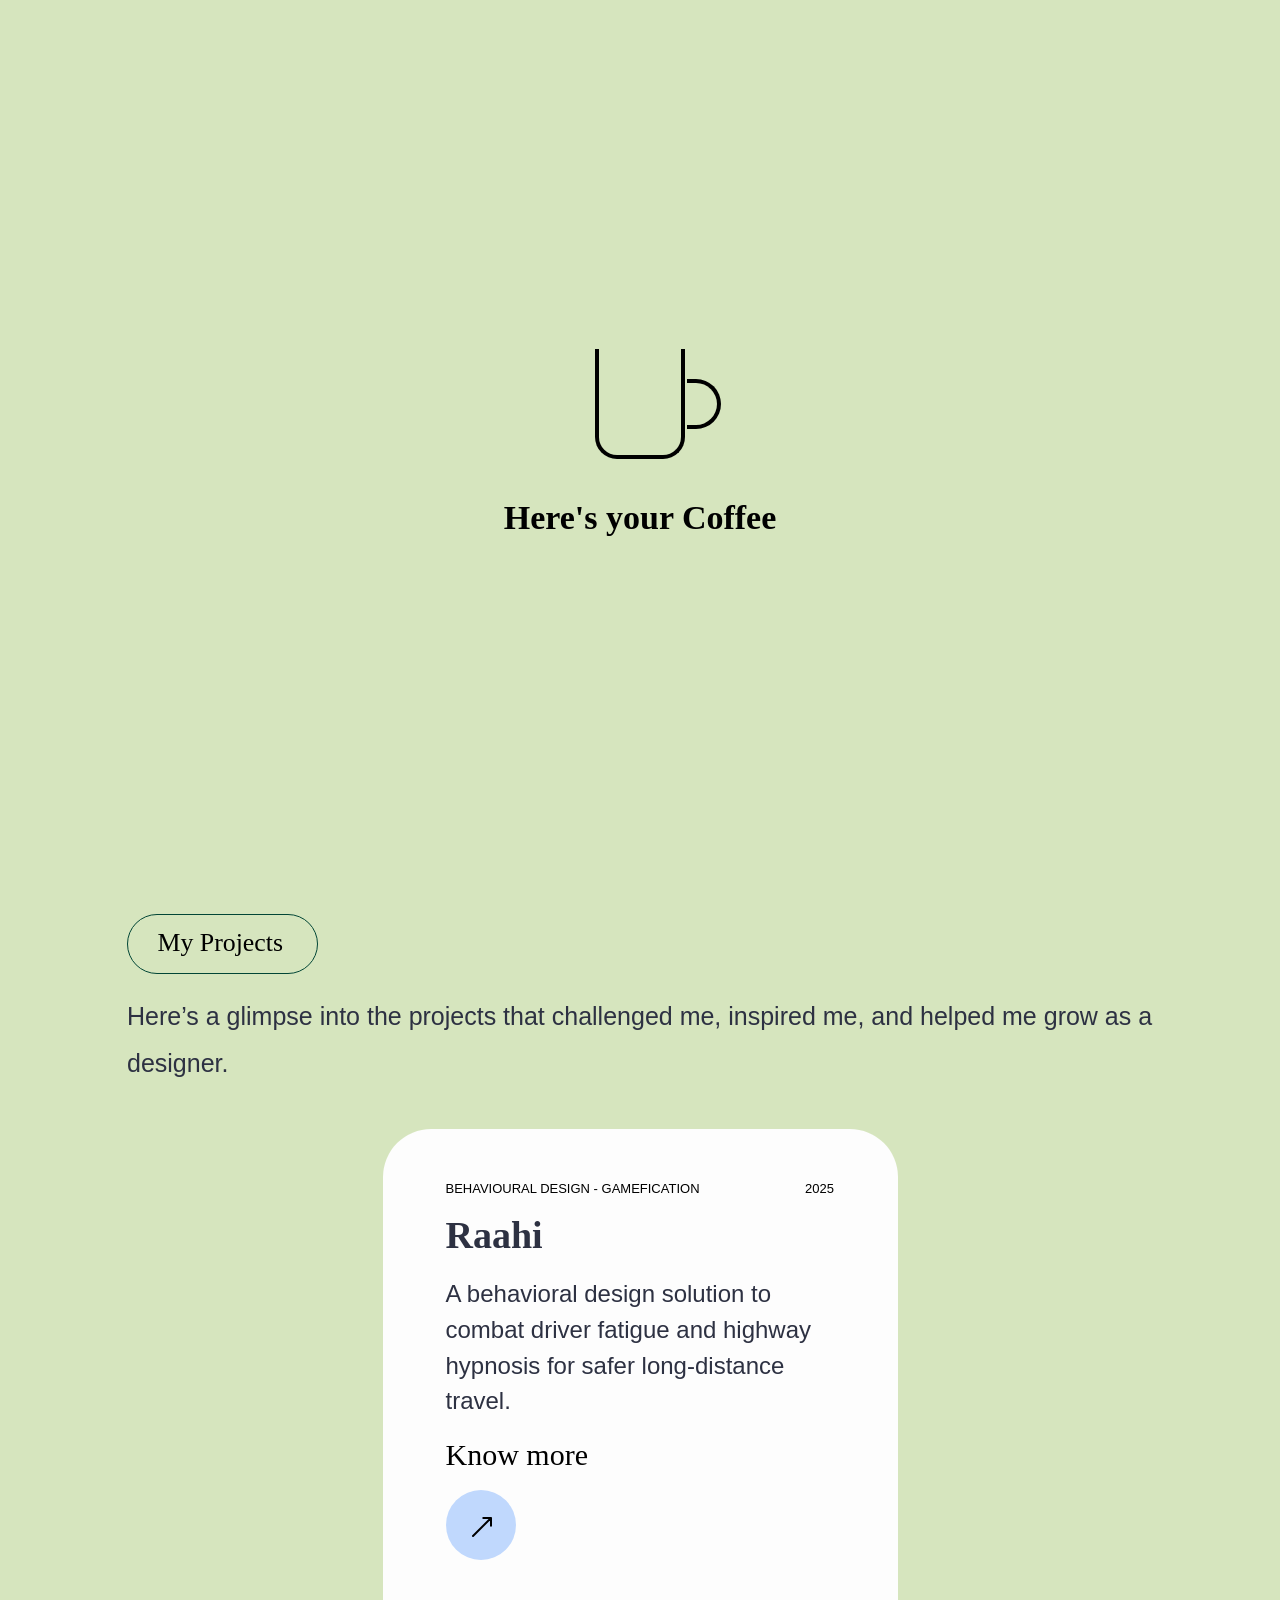
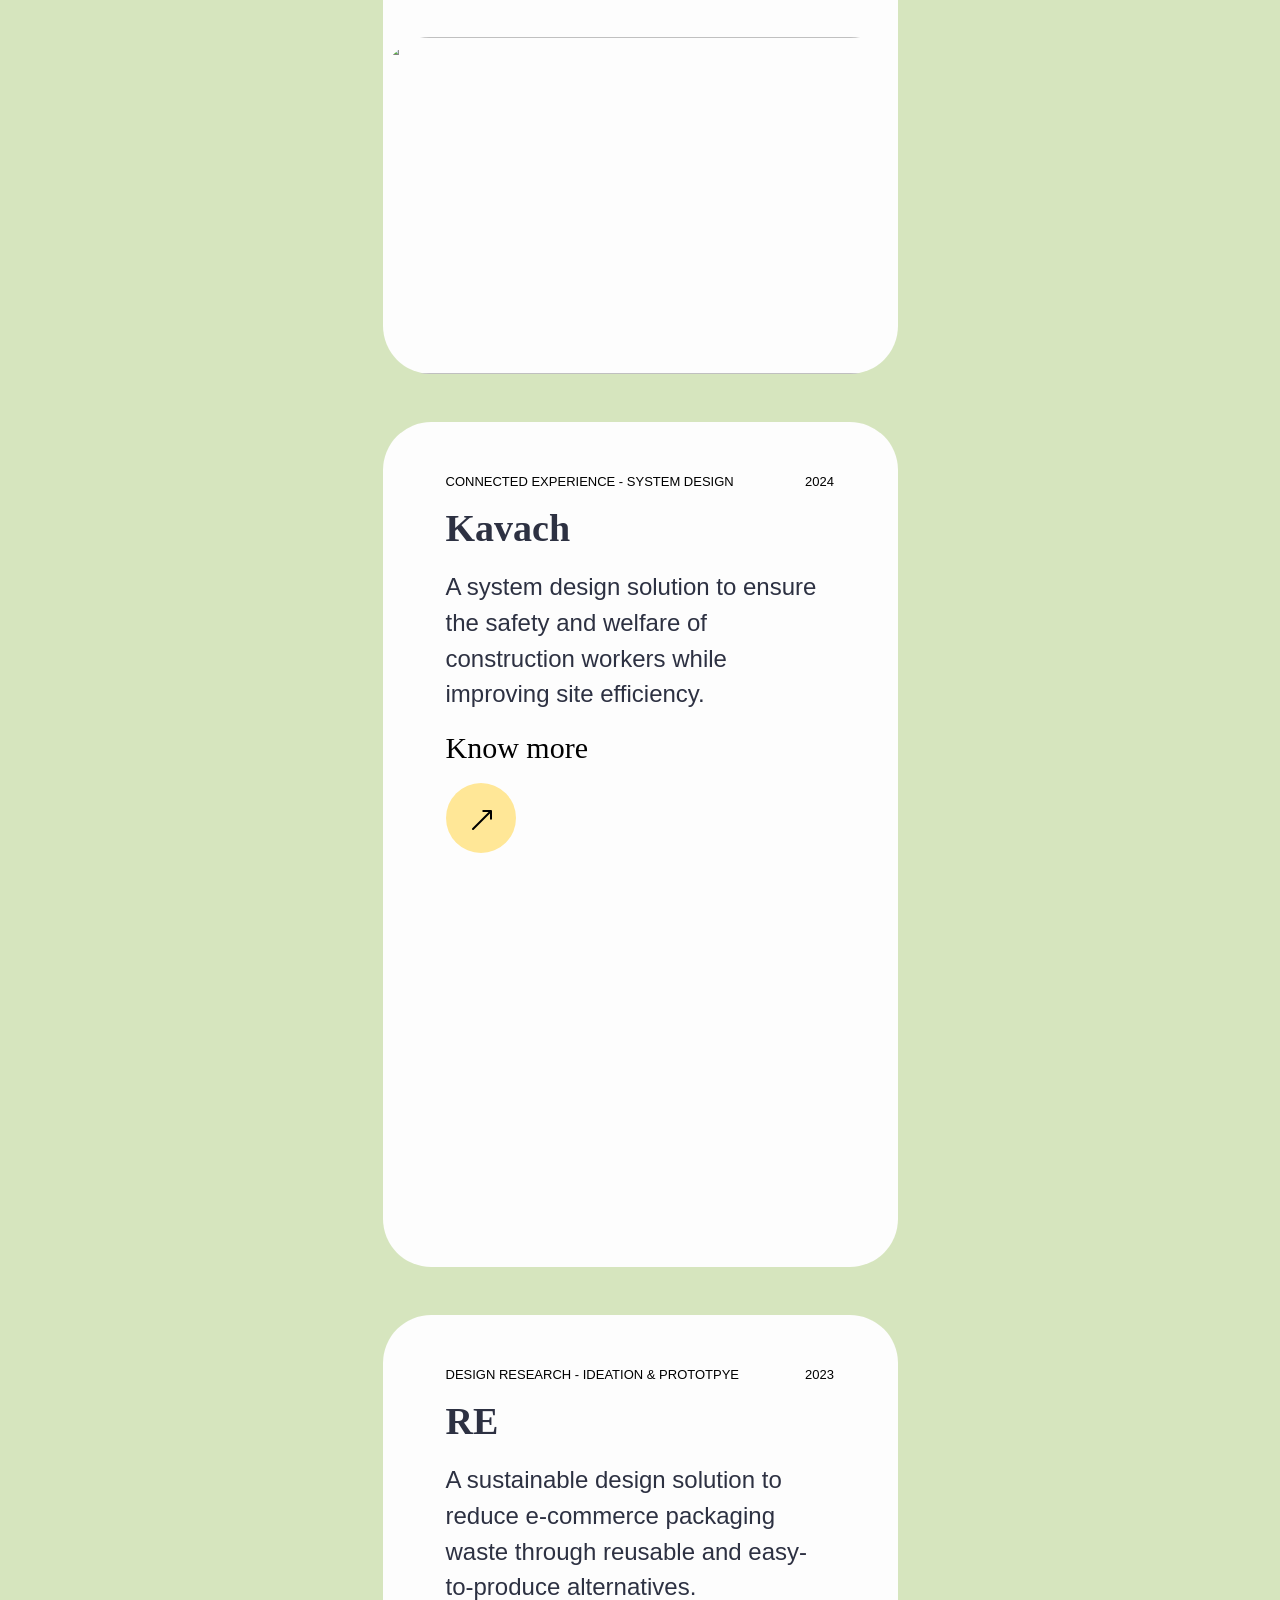
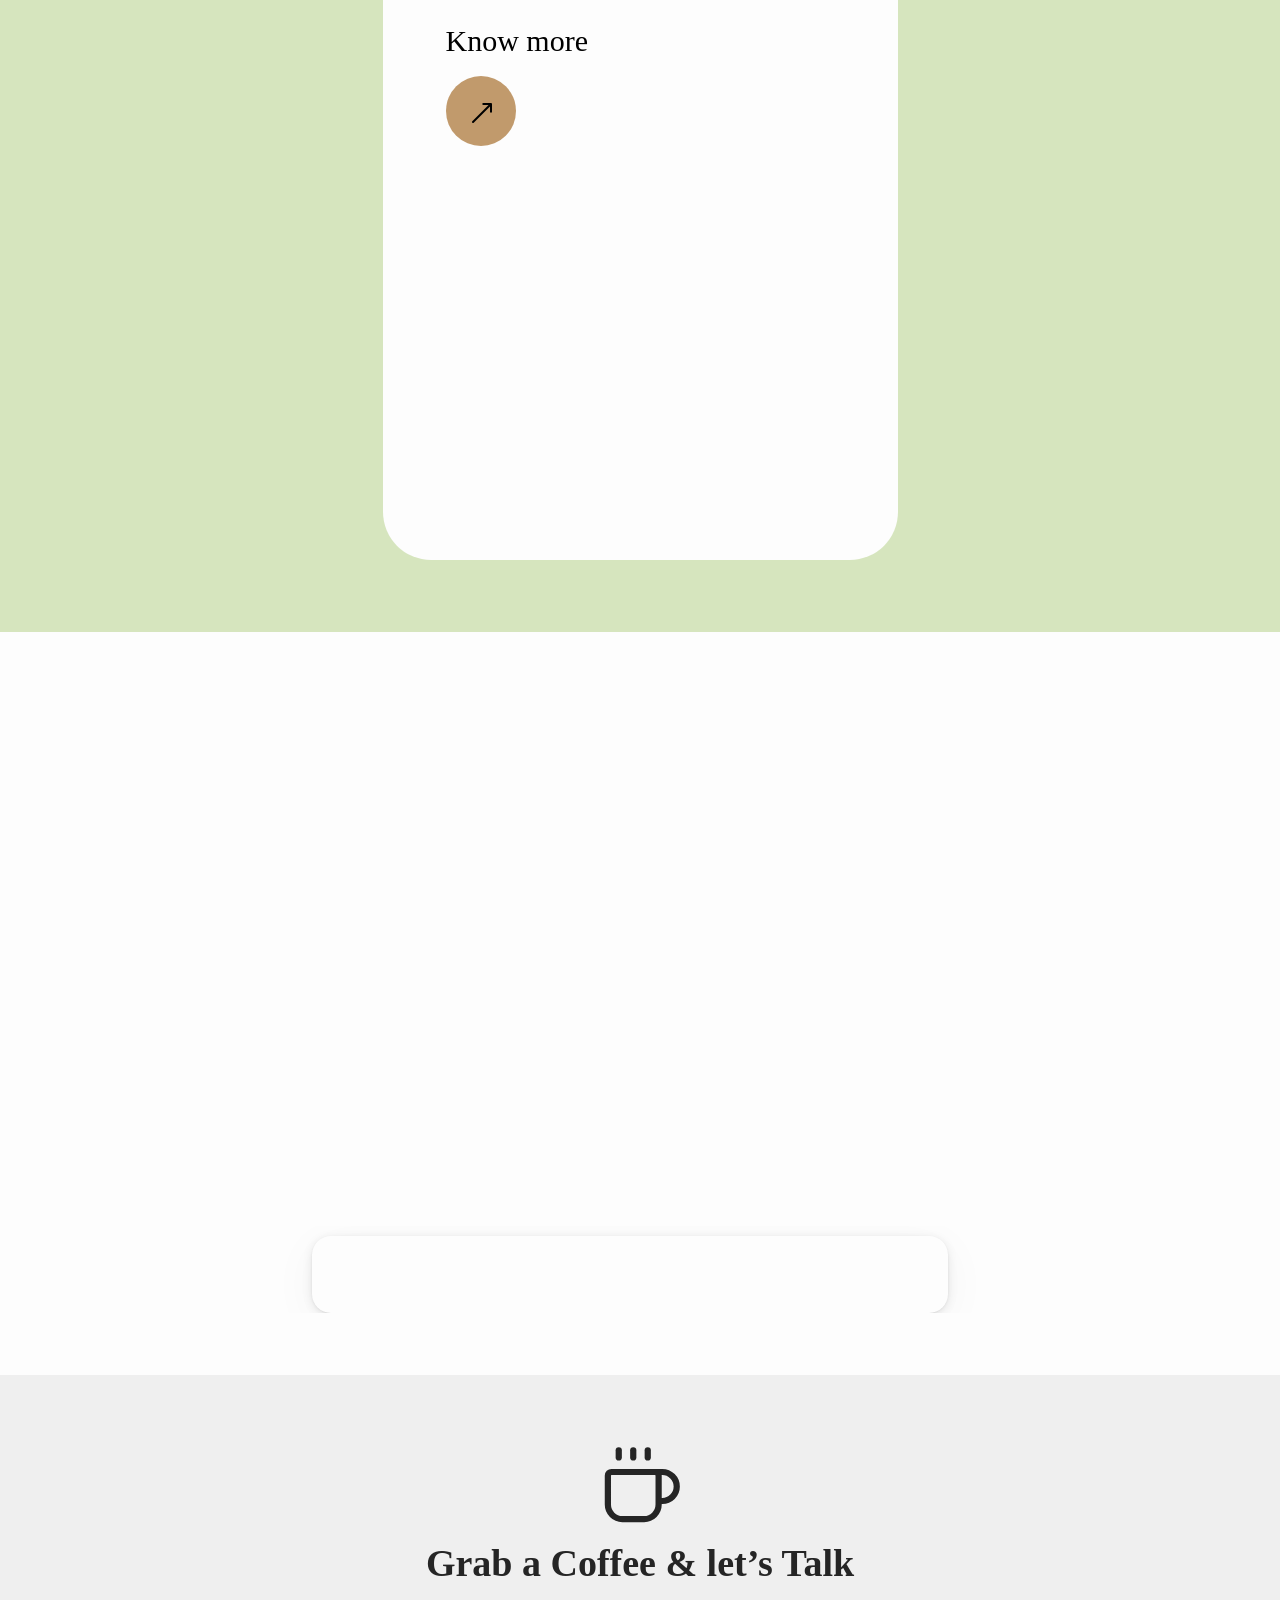
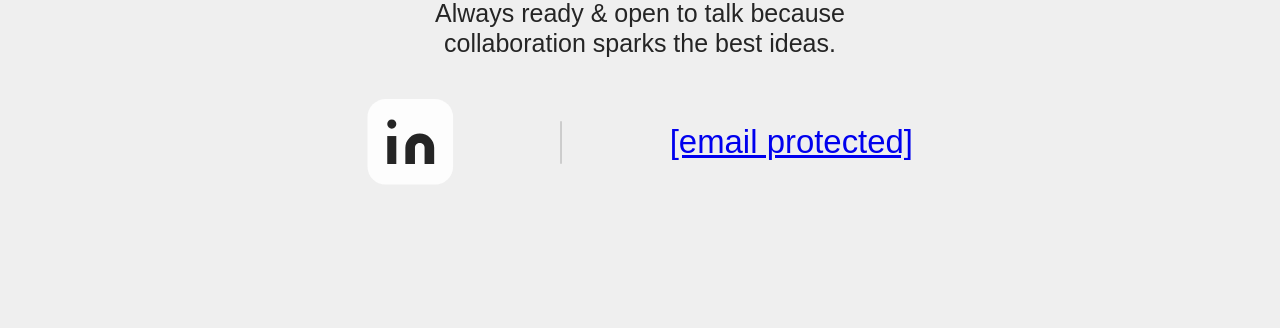
==== commit 77f95935: "hehehe" ====
--- a/index.html
+++ b/index.html
@@ -10,11 +10,11 @@
     
     
     <meta name="viewport" content="width=device-width">
-    <meta name="generator" content="Framer 62362ed">
+    <meta name="generator" content="Framer 18b201b">
     <title>Shreyash Agare Portfolio</title>
     <meta name="description" content="I’m Shreyash, a designer who brings clarity to complex problems. I focus on system, service, and user experience design, shaping technology around how people live and work, and turning challenges into solutions teams can build and use">
-    <meta name="framer-search-index" content="https://framerusercontent.com/sites/vdXiaPU8Flj22H2WUE7lt/searchIndex-oQBJbD5yU0qH.json">
-    <meta name="framer-search-index-fallback" content="https://framerusercontent.com/sites/vdXiaPU8Flj22H2WUE7lt/searchIndex-AXTQtAc2rP8v.json">
+    <meta name="framer-search-index" content="https://framerusercontent.com/sites/vdXiaPU8Flj22H2WUE7lt/searchIndex-8CZ5GtK4WAhG.json">
+    <meta name="framer-search-index-fallback" content="https://framerusercontent.com/sites/vdXiaPU8Flj22H2WUE7lt/searchIndex-gjwIQ8gUvPJi.json">
     <link href="https://framerusercontent.com/images/dnYr2ElrXUoGIXMQCvPbng1BrOo.png" rel="icon" media="(prefers-color-scheme: light)">
     <link href="https://framerusercontent.com/images/dnYr2ElrXUoGIXMQCvPbng1BrOo.png" rel="icon" media="(prefers-color-scheme: dark)">
     
@@ -27,7 +27,7 @@
     <meta name="twitter:description" content="I’m Shreyash, a designer who brings clarity to complex problems. I focus on system, service, and user experience design, shaping technology around how people live and work, and turning challenges into solutions teams can build and use">
     
     <link href="https://fonts.gstatic.com" rel="preconnect" crossorigin>
-    <meta name="robots" content="max-image-preview:large"><style data-framer-breakpoint-css>@media(min-width: 1400px){.hidden-72rtr7{display:none!important}}@media(min-width: 810px) and (max-width: 1399px){.hidden-29vsjt{display:none!important}}@media(max-width: 809px){.hidden-12u0wrt{display:none!important}}</style><style data-framer-css-ssr-minified data-framer-components="framer-lib-cursors-host framer-LLNRN PropertyOverrides framer-9Xwpq framer-XsCoQ framer-uBvUU framer-ofCPM framer-gNkpX framer-jdCuV">html,body,#main{margin:0;padding:0;box-sizing:border-box}:root{-webkit-font-smoothing:antialiased;-moz-osx-font-smoothing:grayscale}*{box-sizing:border-box;-webkit-font-smoothing:inherit}h1,h2,h3,h4,h5,h6,p,figure{margin:0}body,input,textarea,select,button{font-size:12px;font-family:sans-serif}body{--token-31368ac3-09b3-42c8-8276-1f66761c6451: rgb(253, 253, 253);--token-e9892550-aa81-44ed-85f1-52c6c10ada3c: rgb(2, 70, 54);--token-c9b207c9-4ed0-4931-9caf-2de188760822: rgb(214, 229, 190);--token-70459caf-f0c5-4c9d-9070-a422f2d1f924: rgb(192, 216, 253);--token-084a2fe6-53d2-40fe-b132-4c87b93038a1: rgb(255, 231, 151);--token-f266ac4d-d36a-45b0-b51b-c1f13bde08c9: rgb(193, 154, 108)}@supports (z-index: calc(infinity)){#__framer-badge-container{--infinity: infinity}}#__framer-badge-container{position:fixed;bottom:0;padding:20px;width:100%;display:flex;justify-content:flex-end;pointer-events:none;z-index:calc(var(--infinity, 2147483647))}@font-face{font-family:Bitter;font-style:italic;font-weight:400;font-display:swap;src:url(https://fonts.gstatic.com/s/bitter/v39/rax-HiqOu8IVPmn7erxmJD1img.woff2) format("woff2");unicode-range:U+0460-052F,U+1C80-1C8A,U+20B4,U+2DE0-2DFF,U+A640-A69F,U+FE2E-FE2F}@font-face{font-family:Bitter;font-style:italic;font-weight:400;font-display:swap;src:url(https://fonts.gstatic.com/s/bitter/v39/rax-HiqOu8IVPmn7erxvJD1img.woff2) format("woff2");unicode-range:U+0301,U+0400-045F,U+0490-0491,U+04B0-04B1,U+2116}@font-face{font-family:Bitter;font-style:italic;font-weight:400;font-display:swap;src:url(https://fonts.gstatic.com/s/bitter/v39/rax-HiqOu8IVPmn7erxkJD1img.woff2) format("woff2");unicode-range:U+0102-0103,U+0110-0111,U+0128-0129,U+0168-0169,U+01A0-01A1,U+01AF-01B0,U+0300-0301,U+0303-0304,U+0308-0309,U+0323,U+0329,U+1EA0-1EF9,U+20AB}@font-face{font-family:Bitter;font-style:italic;font-weight:400;font-display:swap;src:url(https://fonts.gstatic.com/s/bitter/v39/rax-HiqOu8IVPmn7erxlJD1img.woff2) format("woff2");unicode-range:U+0100-02BA,U+02BD-02C5,U+02C7-02CC,U+02CE-02D7,U+02DD-02FF,U+0304,U+0308,U+0329,U+1D00-1DBF,U+1E00-1E9F,U+1EF2-1EFF,U+2020,U+20A0-20AB,U+20AD-20C0,U+2113,U+2C60-2C7F,U+A720-A7FF}@font-face{font-family:Bitter;font-style:italic;font-weight:400;font-display:swap;src:url(https://fonts.gstatic.com/s/bitter/v39/rax-HiqOu8IVPmn7erxrJD0.woff2) format("woff2");unicode-range:U+0000-00FF,U+0131,U+0152-0153,U+02BB-02BC,U+02C6,U+02DA,U+02DC,U+0304,U+0308,U+0329,U+2000-206F,U+20AC,U+2122,U+2191,U+2193,U+2212,U+2215,U+FEFF,U+FFFD}@font-face{font-family:Bitter;font-style:italic;font-weight:700;font-display:swap;src:url(https://fonts.gstatic.com/s/bitter/v39/rax-HiqOu8IVPmn7erxmJD1img.woff2) format("woff2");unicode-range:U+0460-052F,U+1C80-1C8A,U+20B4,U+2DE0-2DFF,U+A640-A69F,U+FE2E-FE2F}@font-face{font-family:Bitter;font-style:italic;font-weight:700;font-display:swap;src:url(https://fonts.gstatic.com/s/bitter/v39/rax-HiqOu8IVPmn7erxvJD1img.woff2) format("woff2");unicode-range:U+0301,U+0400-045F,U+0490-0491,U+04B0-04B1,U+2116}@font-face{font-family:Bitter;font-style:italic;font-weight:700;font-display:swap;src:url(https://fonts.gstatic.com/s/bitter/v39/rax-HiqOu8IVPmn7erxkJD1img.woff2) format("woff2");unicode-range:U+0102-0103,U+0110-0111,U+0128-0129,U+0168-0169,U+01A0-01A1,U+01AF-01B0,U+0300-0301,U+0303-0304,U+0308-0309,U+0323,U+0329,U+1EA0-1EF9,U+20AB}@font-face{font-family:Bitter;font-style:italic;font-weight:700;font-display:swap;src:url(https://fonts.gstatic.com/s/bitter/v39/rax-HiqOu8IVPmn7erxlJD1img.woff2) format("woff2");unicode-range:U+0100-02BA,U+02BD-02C5,U+02C7-02CC,U+02CE-02D7,U+02DD-02FF,U+0304,U+0308,U+0329,U+1D00-1DBF,U+1E00-1E9F,U+1EF2-1EFF,U+2020,U+20A0-20AB,U+20AD-20C0,U+2113,U+2C60-2C7F,U+A720-A7FF}@font-face{font-family:Bitter;font-style:italic;font-weight:700;font-display:swap;src:url(https://fonts.gstatic.com/s/bitter/v39/rax-HiqOu8IVPmn7erxrJD0.woff2) format("woff2");unicode-range:U+0000-00FF,U+0131,U+0152-0153,U+02BB-02BC,U+02C6,U+02DA,U+02DC,U+0304,U+0308,U+0329,U+2000-206F,U+20AC,U+2122,U+2191,U+2193,U+2212,U+2215,U+FEFF,U+FFFD}@font-face{font-family:Bitter;font-style:normal;font-weight:400;font-display:swap;src:url(https://fonts.gstatic.com/s/bitter/v39/rax8HiqOu8IVPmn7coxpPDk.woff2) format("woff2");unicode-range:U+0460-052F,U+1C80-1C8A,U+20B4,U+2DE0-2DFF,U+A640-A69F,U+FE2E-FE2F}@font-face{font-family:Bitter;font-style:normal;font-weight:400;font-display:swap;src:url(https://fonts.gstatic.com/s/bitter/v39/rax8HiqOu8IVPmn7e4xpPDk.woff2) format("woff2");unicode-range:U+0301,U+0400-045F,U+0490-0491,U+04B0-04B1,U+2116}@font-face{font-family:Bitter;font-style:normal;font-weight:400;font-display:swap;src:url(https://fonts.gstatic.com/s/bitter/v39/rax8HiqOu8IVPmn7cIxpPDk.woff2) format("woff2");unicode-range:U+0102-0103,U+0110-0111,U+0128-0129,U+0168-0169,U+01A0-01A1,U+01AF-01B0,U+0300-0301,U+0303-0304,U+0308-0309,U+0323,U+0329,U+1EA0-1EF9,U+20AB}@font-face{font-family:Bitter;font-style:normal;font-weight:400;font-display:swap;src:url(https://fonts.gstatic.com/s/bitter/v39/rax8HiqOu8IVPmn7cYxpPDk.woff2) format("woff2");unicode-range:U+0100-02BA,U+02BD-02C5,U+02C7-02CC,U+02CE-02D7,U+02DD-02FF,U+0304,U+0308,U+0329,U+1D00-1DBF,U+1E00-1E9F,U+1EF2-1EFF,U+2020,U+20A0-20AB,U+20AD-20C0,U+2113,U+2C60-2C7F,U+A720-A7FF}@font-face{font-family:Bitter;font-style:normal;font-weight:400;font-display:swap;src:url(https://fonts.gstatic.com/s/bitter/v39/rax8HiqOu8IVPmn7f4xp.woff2) format("woff2");unicode-range:U+0000-00FF,U+0131,U+0152-0153,U+02BB-02BC,U+02C6,U+02DA,U+02DC,U+0304,U+0308,U+0329,U+2000-206F,U+20AC,U+2122,U+2191,U+2193,U+2212,U+2215,U+FEFF,U+FFFD}@font-face{font-family:Bitter;font-style:normal;font-weight:600;font-display:swap;src:url(https://fonts.gstatic.com/s/bitter/v39/rax8HiqOu8IVPmn7coxpPDk.woff2) format("woff2");unicode-range:U+0460-052F,U+1C80-1C8A,U+20B4,U+2DE0-2DFF,U+A640-A69F,U+FE2E-FE2F}@font-face{font-family:Bitter;font-style:normal;font-weight:600;font-display:swap;src:url(https://fonts.gstatic.com/s/bitter/v39/rax8HiqOu8IVPmn7e4xpPDk.woff2) format("woff2");unicode-range:U+0301,U+0400-045F,U+0490-0491,U+04B0-04B1,U+2116}@font-face{font-family:Bitter;font-style:normal;font-weight:600;font-display:swap;src:url(https://fonts.gstatic.com/s/bitter/v39/rax8HiqOu8IVPmn7cIxpPDk.woff2) format("woff2");unicode-range:U+0102-0103,U+0110-0111,U+0128-0129,U+0168-0169,U+01A0-01A1,U+01AF-01B0,U+0300-0301,U+0303-0304,U+0308-0309,U+0323,U+0329,U+1EA0-1EF9,U+20AB}@font-face{font-family:Bitter;font-style:normal;font-weight:600;font-display:swap;src:url(https://fonts.gstatic.com/s/bitter/v39/rax8HiqOu8IVPmn7cYxpPDk.woff2) format("woff2");unicode-range:U+0100-02BA,U+02BD-02C5,U+02C7-02CC,U+02CE-02D7,U+02DD-02FF,U+0304,U+0308,U+0329,U+1D00-1DBF,U+1E00-1E9F,U+1EF2-1EFF,U+2020,U+20A0-20AB,U+20AD-20C0,U+2113,U+2C60-2C7F,U+A720-A7FF}@font-face{font-family:Bitter;font-style:normal;font-weight:600;font-display:swap;src:url(https://fonts.gstatic.com/s/bitter/v39/rax8HiqOu8IVPmn7f4xp.woff2) format("woff2");unicode-range:U+0000-00FF,U+0131,U+0152-0153,U+02BB-02BC,U+02C6,U+02DA,U+02DC,U+0304,U+0308,U+0329,U+2000-206F,U+20AC,U+2122,U+2191,U+2193,U+2212,U+2215,U+FEFF,U+FFFD}@font-face{font-family:Bitter;font-style:normal;font-weight:700;font-display:swap;src:url(https://fonts.gstatic.com/s/bitter/v39/rax8HiqOu8IVPmn7coxpPDk.woff2) format("woff2");unicode-range:U+0460-052F,U+1C80-1C8A,U+20B4,U+2DE0-2DFF,U+A640-A69F,U+FE2E-FE2F}@font-face{font-family:Bitter;font-style:normal;font-weight:700;font-display:swap;src:url(https://fonts.gstatic.com/s/bitter/v39/rax8HiqOu8IVPmn7e4xpPDk.woff2) format("woff2");unicode-range:U+0301,U+0400-045F,U+0490-0491,U+04B0-04B1,U+2116}@font-face{font-family:Bitter;font-style:normal;font-weight:700;font-display:swap;src:url(https://fonts.gstatic.com/s/bitter/v39/rax8HiqOu8IVPmn7cIxpPDk.woff2) format("woff2");unicode-range:U+0102-0103,U+0110-0111,U+0128-0129,U+0168-0169,U+01A0-01A1,U+01AF-01B0,U+0300-0301,U+0303-0304,U+0308-0309,U+0323,U+0329,U+1EA0-1EF9,U+20AB}@font-face{font-family:Bitter;font-style:normal;font-weight:700;font-display:swap;src:url(https://fonts.gstatic.com/s/bitter/v39/rax8HiqOu8IVPmn7cYxpPDk.woff2) format("woff2");unicode-range:U+0100-02BA,U+02BD-02C5,U+02C7-02CC,U+02CE-02D7,U+02DD-02FF,U+0304,U+0308,U+0329,U+1D00-1DBF,U+1E00-1E9F,U+1EF2-1EFF,U+2020,U+20A0-20AB,U+20AD-20C0,U+2113,U+2C60-2C7F,U+A720-A7FF}@font-face{font-family:Bitter;font-style:normal;font-weight:700;font-display:swap;src:url(https://fonts.gstatic.com/s/bitter/v39/rax8HiqOu8IVPmn7f4xp.woff2) format("woff2");unicode-range:U+0000-00FF,U+0131,U+0152-0153,U+02BB-02BC,U+02C6,U+02DA,U+02DC,U+0304,U+0308,U+0329,U+2000-206F,U+20AC,U+2122,U+2191,U+2193,U+2212,U+2215,U+FEFF,U+FFFD}@font-face{font-family:Lato;font-style:normal;font-weight:400;font-display:swap;src:url(https://fonts.gstatic.com/s/lato/v24/S6uyw4BMUTPHjxAwXjeu.woff2) format("woff2");unicode-range:U+0100-02BA,U+02BD-02C5,U+02C7-02CC,U+02CE-02D7,U+02DD-02FF,U+0304,U+0308,U+0329,U+1D00-1DBF,U+1E00-1E9F,U+1EF2-1EFF,U+2020,U+20A0-20AB,U+20AD-20C0,U+2113,U+2C60-2C7F,U+A720-A7FF}@font-face{font-family:Lato;font-style:normal;font-weight:400;font-display:swap;src:url(https://fonts.gstatic.com/s/lato/v24/S6uyw4BMUTPHjx4wXg.woff2) format("woff2");unicode-range:U+0000-00FF,U+0131,U+0152-0153,U+02BB-02BC,U+02C6,U+02DA,U+02DC,U+0304,U+0308,U+0329,U+2000-206F,U+20AC,U+2122,U+2191,U+2193,U+2212,U+2215,U+FEFF,U+FFFD}@font-face{font-family:Raleway;font-style:italic;font-weight:400;font-display:swap;src:url(https://fonts.gstatic.com/s/raleway/v36/1Ptsg8zYS_SKggPNyCg4QIFqPfE.woff2) format("woff2");unicode-range:U+0460-052F,U+1C80-1C8A,U+20B4,U+2DE0-2DFF,U+A640-A69F,U+FE2E-FE2F}@font-face{font-family:Raleway;font-style:italic;font-weight:400;font-display:swap;src:url(https://fonts.gstatic.com/s/raleway/v36/1Ptsg8zYS_SKggPNyCg4SYFqPfE.woff2) format("woff2");unicode-range:U+0301,U+0400-045F,U+0490-0491,U+04B0-04B1,U+2116}@font-face{font-family:Raleway;font-style:italic;font-weight:400;font-display:swap;src:url(https://fonts.gstatic.com/s/raleway/v36/1Ptsg8zYS_SKggPNyCg4QoFqPfE.woff2) format("woff2");unicode-range:U+0102-0103,U+0110-0111,U+0128-0129,U+0168-0169,U+01A0-01A1,U+01AF-01B0,U+0300-0301,U+0303-0304,U+0308-0309,U+0323,U+0329,U+1EA0-1EF9,U+20AB}@font-face{font-family:Raleway;font-style:italic;font-weight:400;font-display:swap;src:url(https://fonts.gstatic.com/s/raleway/v36/1Ptsg8zYS_SKggPNyCg4Q4FqPfE.woff2) format("woff2");unicode-range:U+0100-02BA,U+02BD-02C5,U+02C7-02CC,U+02CE-02D7,U+02DD-02FF,U+0304,U+0308,U+0329,U+1D00-1DBF,U+1E00-1E9F,U+1EF2-1EFF,U+2020,U+20A0-20AB,U+20AD-20C0,U+2113,U+2C60-2C7F,U+A720-A7FF}@font-face{font-family:Raleway;font-style:italic;font-weight:400;font-display:swap;src:url(https://fonts.gstatic.com/s/raleway/v36/1Ptsg8zYS_SKggPNyCg4TYFq.woff2) format("woff2");unicode-range:U+0000-00FF,U+0131,U+0152-0153,U+02BB-02BC,U+02C6,U+02DA,U+02DC,U+0304,U+0308,U+0329,U+2000-206F,U+20AC,U+2122,U+2191,U+2193,U+2212,U+2215,U+FEFF,U+FFFD}@font-face{font-family:Raleway;font-style:italic;font-weight:700;font-display:swap;src:url(https://fonts.gstatic.com/s/raleway/v36/1Ptsg8zYS_SKggPNyCg4QIFqPfE.woff2) format("woff2");unicode-range:U+0460-052F,U+1C80-1C8A,U+20B4,U+2DE0-2DFF,U+A640-A69F,U+FE2E-FE2F}@font-face{font-family:Raleway;font-style:italic;font-weight:700;font-display:swap;src:url(https://fonts.gstatic.com/s/raleway/v36/1Ptsg8zYS_SKggPNyCg4SYFqPfE.woff2) format("woff2");unicode-range:U+0301,U+0400-045F,U+0490-0491,U+04B0-04B1,U+2116}@font-face{font-family:Raleway;font-style:italic;font-weight:700;font-display:swap;src:url(https://fonts.gstatic.com/s/raleway/v36/1Ptsg8zYS_SKggPNyCg4QoFqPfE.woff2) format("woff2");unicode-range:U+0102-0103,U+0110-0111,U+0128-0129,U+0168-0169,U+01A0-01A1,U+01AF-01B0,U+0300-0301,U+0303-0304,U+0308-0309,U+0323,U+0329,U+1EA0-1EF9,U+20AB}@font-face{font-family:Raleway;font-style:italic;font-weight:700;font-display:swap;src:url(https://fonts.gstatic.com/s/raleway/v36/1Ptsg8zYS_SKggPNyCg4Q4FqPfE.woff2) format("woff2");unicode-range:U+0100-02BA,U+02BD-02C5,U+02C7-02CC,U+02CE-02D7,U+02DD-02FF,U+0304,U+0308,U+0329,U+1D00-1DBF,U+1E00-1E9F,U+1EF2-1EFF,U+2020,U+20A0-20AB,U+20AD-20C0,U+2113,U+2C60-2C7F,U+A720-A7FF}@font-face{font-family:Raleway;font-style:italic;font-weight:700;font-display:swap;src:url(https://fonts.gstatic.com/s/raleway/v36/1Ptsg8zYS_SKggPNyCg4TYFq.woff2) format("woff2");unicode-range:U+0000-00FF,U+0131,U+0152-0153,U+02BB-02BC,U+02C6,U+02DA,U+02DC,U+0304,U+0308,U+0329,U+2000-206F,U+20AC,U+2122,U+2191,U+2193,U+2212,U+2215,U+FEFF,U+FFFD}@font-face{font-family:Raleway;font-style:normal;font-weight:400;font-display:swap;src:url(https://fonts.gstatic.com/s/raleway/v36/1Ptug8zYS_SKggPNyCAIT5lu.woff2) format("woff2");unicode-range:U+0460-052F,U+1C80-1C8A,U+20B4,U+2DE0-2DFF,U+A640-A69F,U+FE2E-FE2F}@font-face{font-family:Raleway;font-style:normal;font-weight:400;font-display:swap;src:url(https://fonts.gstatic.com/s/raleway/v36/1Ptug8zYS_SKggPNyCkIT5lu.woff2) format("woff2");unicode-range:U+0301,U+0400-045F,U+0490-0491,U+04B0-04B1,U+2116}@font-face{font-family:Raleway;font-style:normal;font-weight:400;font-display:swap;src:url(https://fonts.gstatic.com/s/raleway/v36/1Ptug8zYS_SKggPNyCIIT5lu.woff2) format("woff2");unicode-range:U+0102-0103,U+0110-0111,U+0128-0129,U+0168-0169,U+01A0-01A1,U+01AF-01B0,U+0300-0301,U+0303-0304,U+0308-0309,U+0323,U+0329,U+1EA0-1EF9,U+20AB}@font-face{font-family:Raleway;font-style:normal;font-weight:400;font-display:swap;src:url(https://fonts.gstatic.com/s/raleway/v36/1Ptug8zYS_SKggPNyCMIT5lu.woff2) format("woff2");unicode-range:U+0100-02BA,U+02BD-02C5,U+02C7-02CC,U+02CE-02D7,U+02DD-02FF,U+0304,U+0308,U+0329,U+1D00-1DBF,U+1E00-1E9F,U+1EF2-1EFF,U+2020,U+20A0-20AB,U+20AD-20C0,U+2113,U+2C60-2C7F,U+A720-A7FF}@font-face{font-family:Raleway;font-style:normal;font-weight:400;font-display:swap;src:url(https://fonts.gstatic.com/s/raleway/v36/1Ptug8zYS_SKggPNyC0ITw.woff2) format("woff2");unicode-range:U+0000-00FF,U+0131,U+0152-0153,U+02BB-02BC,U+02C6,U+02DA,U+02DC,U+0304,U+0308,U+0329,U+2000-206F,U+20AC,U+2122,U+2191,U+2193,U+2212,U+2215,U+FEFF,U+FFFD}@font-face{font-family:Raleway;font-style:normal;font-weight:700;font-display:swap;src:url(https://fonts.gstatic.com/s/raleway/v36/1Ptug8zYS_SKggPNyCAIT5lu.woff2) format("woff2");unicode-range:U+0460-052F,U+1C80-1C8A,U+20B4,U+2DE0-2DFF,U+A640-A69F,U+FE2E-FE2F}@font-face{font-family:Raleway;font-style:normal;font-weight:700;font-display:swap;src:url(https://fonts.gstatic.com/s/raleway/v36/1Ptug8zYS_SKggPNyCkIT5lu.woff2) format("woff2");unicode-range:U+0301,U+0400-045F,U+0490-0491,U+04B0-04B1,U+2116}@font-face{font-family:Raleway;font-style:normal;font-weight:700;font-display:swap;src:url(https://fonts.gstatic.com/s/raleway/v36/1Ptug8zYS_SKggPNyCIIT5lu.woff2) format("woff2");unicode-range:U+0102-0103,U+0110-0111,U+0128-0129,U+0168-0169,U+01A0-01A1,U+01AF-01B0,U+0300-0301,U+0303-0304,U+0308-0309,U+0323,U+0329,U+1EA0-1EF9,U+20AB}@font-face{font-family:Raleway;font-style:normal;font-weight:700;font-display:swap;src:url(https://fonts.gstatic.com/s/raleway/v36/1Ptug8zYS_SKggPNyCMIT5lu.woff2) format("woff2");unicode-range:U+0100-02BA,U+02BD-02C5,U+02C7-02CC,U+02CE-02D7,U+02DD-02FF,U+0304,U+0308,U+0329,U+1D00-1DBF,U+1E00-1E9F,U+1EF2-1EFF,U+2020,U+20A0-20AB,U+20AD-20C0,U+2113,U+2C60-2C7F,U+A720-A7FF}@font-face{font-family:Raleway;font-style:normal;font-weight:700;font-display:swap;src:url(https://fonts.gstatic.com/s/raleway/v36/1Ptug8zYS_SKggPNyC0ITw.woff2) format("woff2");unicode-range:U+0000-00FF,U+0131,U+0152-0153,U+02BB-02BC,U+02C6,U+02DA,U+02DC,U+0304,U+0308,U+0329,U+2000-206F,U+20AC,U+2122,U+2191,U+2193,U+2212,U+2215,U+FEFF,U+FFFD}@font-face{font-family:Bitter;font-style:italic;font-weight:900;font-display:block;src:url(https://fonts.gstatic.com/s/bitter/v39/raxjHiqOu8IVPmn7epZnDMyKBvHf5D6cSfv-UnByjeU.woff2) format("woff2");unicode-range:U+0460-052F,U+1C80-1C8A,U+20B4,U+2DE0-2DFF,U+A640-A69F,U+FE2E-FE2F}@font-face{font-family:Bitter;font-style:italic;font-weight:900;font-display:block;src:url(https://fonts.gstatic.com/s/bitter/v39/raxjHiqOu8IVPmn7epZnDMyKBvHf5D6cSfv-W3ByjeU.woff2) format("woff2");unicode-range:U+0301,U+0400-045F,U+0490-0491,U+04B0-04B1,U+2116}@font-face{font-family:Bitter;font-style:italic;font-weight:900;font-display:block;src:url(https://fonts.gstatic.com/s/bitter/v39/raxjHiqOu8IVPmn7epZnDMyKBvHf5D6cSfv-UHByjeU.woff2) format("woff2");unicode-range:U+0102-0103,U+0110-0111,U+0128-0129,U+0168-0169,U+01A0-01A1,U+01AF-01B0,U+0300-0301,U+0303-0304,U+0308-0309,U+0323,U+0329,U+1EA0-1EF9,U+20AB}@font-face{font-family:Bitter;font-style:italic;font-weight:900;font-display:block;src:url(https://fonts.gstatic.com/s/bitter/v39/raxjHiqOu8IVPmn7epZnDMyKBvHf5D6cSfv-UXByjeU.woff2) format("woff2");unicode-range:U+0100-02BA,U+02BD-02C5,U+02C7-02CC,U+02CE-02D7,U+02DD-02FF,U+0304,U+0308,U+0329,U+1D00-1DBF,U+1E00-1E9F,U+1EF2-1EFF,U+2020,U+20A0-20AB,U+20AD-20C0,U+2113,U+2C60-2C7F,U+A720-A7FF}@font-face{font-family:Bitter;font-style:italic;font-weight:900;font-display:block;src:url(https://fonts.gstatic.com/s/bitter/v39/raxjHiqOu8IVPmn7epZnDMyKBvHf5D6cSfv-X3By.woff2) format("woff2");unicode-range:U+0000-00FF,U+0131,U+0152-0153,U+02BB-02BC,U+02C6,U+02DA,U+02DC,U+0304,U+0308,U+0329,U+2000-206F,U+20AC,U+2122,U+2191,U+2193,U+2212,U+2215,U+FEFF,U+FFFD}@font-face{font-family:Bitter;font-style:normal;font-weight:900;font-display:block;src:url(https://fonts.gstatic.com/s/bitter/v39/raxhHiqOu8IVPmnRc6SY1KXhnF_Y8V_YOLXOXWh2.woff2) format("woff2");unicode-range:U+0460-052F,U+1C80-1C8A,U+20B4,U+2DE0-2DFF,U+A640-A69F,U+FE2E-FE2F}@font-face{font-family:Bitter;font-style:normal;font-weight:900;font-display:block;src:url(https://fonts.gstatic.com/s/bitter/v39/raxhHiqOu8IVPmnRc6SY1KXhnF_Y8V_YOLzOXWh2.woff2) format("woff2");unicode-range:U+0301,U+0400-045F,U+0490-0491,U+04B0-04B1,U+2116}@font-face{font-family:Bitter;font-style:normal;font-weight:900;font-display:block;src:url(https://fonts.gstatic.com/s/bitter/v39/raxhHiqOu8IVPmnRc6SY1KXhnF_Y8V_YOLfOXWh2.woff2) format("woff2");unicode-range:U+0102-0103,U+0110-0111,U+0128-0129,U+0168-0169,U+01A0-01A1,U+01AF-01B0,U+0300-0301,U+0303-0304,U+0308-0309,U+0323,U+0329,U+1EA0-1EF9,U+20AB}@font-face{font-family:Bitter;font-style:normal;font-weight:900;font-display:block;src:url(https://fonts.gstatic.com/s/bitter/v39/raxhHiqOu8IVPmnRc6SY1KXhnF_Y8V_YOLbOXWh2.woff2) format("woff2");unicode-range:U+0100-02BA,U+02BD-02C5,U+02C7-02CC,U+02CE-02D7,U+02DD-02FF,U+0304,U+0308,U+0329,U+1D00-1DBF,U+1E00-1E9F,U+1EF2-1EFF,U+2020,U+20A0-20AB,U+20AD-20C0,U+2113,U+2C60-2C7F,U+A720-A7FF}@font-face{font-family:Bitter;font-style:normal;font-weight:900;font-display:block;src:url(https://fonts.gstatic.com/s/bitter/v39/raxhHiqOu8IVPmnRc6SY1KXhnF_Y8V_YOLjOXQ.woff2) format("woff2");unicode-range:U+0000-00FF,U+0131,U+0152-0153,U+02BB-02BC,U+02C6,U+02DA,U+02DC,U+0304,U+0308,U+0329,U+2000-206F,U+20AC,U+2122,U+2191,U+2193,U+2212,U+2215,U+FEFF,U+FFFD}@font-face{font-family:Inter;src:url(https://framerusercontent.com/assets/5vvr9Vy74if2I6bQbJvbw7SY1pQ.woff2);font-display:swap;font-style:normal;font-weight:400;unicode-range:U+0460-052F,U+1C80-1C88,U+20B4,U+2DE0-2DFF,U+A640-A69F,U+FE2E-FE2F}@font-face{font-family:Inter;src:url(https://framerusercontent.com/assets/EOr0mi4hNtlgWNn9if640EZzXCo.woff2);font-display:swap;font-style:normal;font-weight:400;unicode-range:U+0301,U+0400-045F,U+0490-0491,U+04B0-04B1,U+2116}@font-face{font-family:Inter;src:url(https://framerusercontent.com/assets/Y9k9QrlZAqio88Klkmbd8VoMQc.woff2);font-display:swap;font-style:normal;font-weight:400;unicode-range:U+1F00-1FFF}@font-face{font-family:Inter;src:url(https://framerusercontent.com/assets/OYrD2tBIBPvoJXiIHnLoOXnY9M.woff2);font-display:swap;font-style:normal;font-weight:400;unicode-range:U+0370-03FF}@font-face{font-family:Inter;src:url(https://framerusercontent.com/assets/JeYwfuaPfZHQhEG8U5gtPDZ7WQ.woff2);font-display:swap;font-style:normal;font-weight:400;unicode-range:U+0100-024F,U+0259,U+1E00-1EFF,U+2020,U+20A0-20AB,U+20AD-20CF,U+2113,U+2C60-2C7F,U+A720-A7FF}@font-face{font-family:Inter;src:url(https://framerusercontent.com/assets/GrgcKwrN6d3Uz8EwcLHZxwEfC4.woff2);font-display:swap;font-style:normal;font-weight:400;unicode-range:U+0000-00FF,U+0131,U+0152-0153,U+02BB-02BC,U+02C6,U+02DA,U+02DC,U+2000-206F,U+2070,U+2074-207E,U+2080-208E,U+20AC,U+2122,U+2191,U+2193,U+2212,U+2215,U+FEFF,U+FFFD}@font-face{font-family:Inter;src:url(https://framerusercontent.com/assets/b6Y37FthZeALduNqHicBT6FutY.woff2);font-display:swap;font-style:normal;font-weight:400;unicode-range:U+0102-0103,U+0110-0111,U+0128-0129,U+0168-0169,U+01A0-01A1,U+01AF-01B0,U+1EA0-1EF9,U+20AB}@font-face{font-family:Inter;src:url(https://framerusercontent.com/assets/DpPBYI0sL4fYLgAkX8KXOPVt7c.woff2);font-display:swap;font-style:normal;font-weight:700;unicode-range:U+0460-052F,U+1C80-1C88,U+20B4,U+2DE0-2DFF,U+A640-A69F,U+FE2E-FE2F}@font-face{font-family:Inter;src:url(https://framerusercontent.com/assets/4RAEQdEOrcnDkhHiiCbJOw92Lk.woff2);font-display:swap;font-style:normal;font-weight:700;unicode-range:U+0301,U+0400-045F,U+0490-0491,U+04B0-04B1,U+2116}@font-face{font-family:Inter;src:url(https://framerusercontent.com/assets/1K3W8DizY3v4emK8Mb08YHxTbs.woff2);font-display:swap;font-style:normal;font-weight:700;unicode-range:U+1F00-1FFF}@font-face{font-family:Inter;src:url(https://framerusercontent.com/assets/tUSCtfYVM1I1IchuyCwz9gDdQ.woff2);font-display:swap;font-style:normal;font-weight:700;unicode-range:U+0370-03FF}@font-face{font-family:Inter;src:url(https://framerusercontent.com/assets/VgYFWiwsAC5OYxAycRXXvhze58.woff2);font-display:swap;font-style:normal;font-weight:700;unicode-range:U+0100-024F,U+0259,U+1E00-1EFF,U+2020,U+20A0-20AB,U+20AD-20CF,U+2113,U+2C60-2C7F,U+A720-A7FF}@font-face{font-family:Inter;src:url(https://framerusercontent.com/assets/VgYFWiwsAC5OYxAycRXXvhze58.woff2);font-display:swap;font-style:normal;font-weight:700;unicode-range:U+0000-00FF,U+0131,U+0152-0153,U+02BB-02BC,U+02C6,U+02DA,U+02DC,U+2000-206F,U+2070,U+2074-207E,U+2080-208E,U+20AC,U+2122,U+2191,U+2193,U+2212,U+2215,U+FEFF,U+FFFD}@font-face{font-family:Inter;src:url(https://framerusercontent.com/assets/GIryZETIX4IFypco5pYZONKhJIo.woff2);font-display:swap;font-style:normal;font-weight:700;unicode-range:U+0102-0103,U+0110-0111,U+0128-0129,U+0168-0169,U+01A0-01A1,U+01AF-01B0,U+1EA0-1EF9,U+20AB}@font-face{font-family:Bitter Placeholder;src:local("Times New Roman");ascent-override:81.49%;descent-override:23.09%;line-gap-override:0%;size-adjust:114.74%}@font-face{font-family:Raleway Placeholder;src:local("Arial");ascent-override:89.45%;descent-override:22.27%;line-gap-override:0%;size-adjust:105.09%}@font-face{font-family:Lato Placeholder;src:local("Arial");ascent-override:100.88%;descent-override:21.77%;line-gap-override:0%;size-adjust:97.84%}@font-face{font-family:Inter Placeholder;src:local("Arial");ascent-override:89.79%;descent-override:22.36%;line-gap-override:0%;size-adjust:107.89%}body{--framer-will-change-override: none}@supports (background: -webkit-named-image(i)) and (not (grid-template-rows: subgrid)){body{--framer-will-change-override: transform}}[data-framer-component-type]{position:absolute}[data-framer-component-type=Text]{cursor:inherit}[data-framer-component-text-autosized] *{white-space:pre}[data-framer-component-type=Text]>*{text-align:var(--framer-text-alignment, start)}[data-framer-component-type=Text] span span,[data-framer-component-type=Text] p span,[data-framer-component-type=Text] h1 span,[data-framer-component-type=Text] h2 span,[data-framer-component-type=Text] h3 span,[data-framer-component-type=Text] h4 span,[data-framer-component-type=Text] h5 span,[data-framer-component-type=Text] h6 span{display:block}[data-framer-component-type=Text] span span span,[data-framer-component-type=Text] p span span,[data-framer-component-type=Text] h1 span span,[data-framer-component-type=Text] h2 span span,[data-framer-component-type=Text] h3 span span,[data-framer-component-type=Text] h4 span span,[data-framer-component-type=Text] h5 span span,[data-framer-component-type=Text] h6 span span{display:unset}[data-framer-component-type=Text] div div span,[data-framer-component-type=Text] a div span,[data-framer-component-type=Text] span span span,[data-framer-component-type=Text] p span span,[data-framer-component-type=Text] h1 span span,[data-framer-component-type=Text] h2 span span,[data-framer-component-type=Text] h3 span span,[data-framer-component-type=Text] h4 span span,[data-framer-component-type=Text] h5 span span,[data-framer-component-type=Text] h6 span span,[data-framer-component-type=Text] a{font-family:var(--font-family);font-style:var(--font-style);font-weight:min(calc(var(--framer-font-weight-increase, 0) + var(--font-weight, 400)),900);color:var(--text-color);letter-spacing:var(--letter-spacing);font-size:var(--font-size);text-transform:var(--text-transform);--text-decoration: var(--framer-text-decoration-style, solid) var(--framer-text-decoration, none) var(--framer-text-decoration-color, currentcolor) var(--framer-text-decoration-thickness, auto);--text-decoration-skip-ink: var(--framer-text-decoration-skip-ink);--text-underline-offset: var(--framer-text-decoration-offset);line-height:var(--line-height)}[data-framer-component-type=Text] div div span,[data-framer-component-type=Text] a div span,[data-framer-component-type=Text] span span span,[data-framer-component-type=Text] p span span,[data-framer-component-type=Text] h1 span span,[data-framer-component-type=Text] h2 span span,[data-framer-component-type=Text] h3 span span,[data-framer-component-type=Text] h4 span span,[data-framer-component-type=Text] h5 span span,[data-framer-component-type=Text] h6 span span,[data-framer-component-type=Text] a{--font-family: var(--framer-font-family);--font-style: var(--framer-font-style);--font-weight: var(--framer-font-weight);--text-color: var(--framer-text-color);--letter-spacing: var(--framer-letter-spacing);--font-size: var(--framer-font-size);--text-transform: var(--framer-text-transform);--text-decoration: var(--framer-text-decoration-style, solid) var(--framer-text-decoration, none) var(--framer-text-decoration-color, currentcolor) var(--framer-text-decoration-thickness, auto);--text-decoration-skip-ink: var(--framer-text-decoration-skip-ink);--text-underline-offset: var(--framer-text-decoration-offset);--line-height: var(--framer-line-height)}[data-framer-component-type=Text] a,[data-framer-component-type=Text] a div span,[data-framer-component-type=Text] a span span span,[data-framer-component-type=Text] a p span span,[data-framer-component-type=Text] a h1 span span,[data-framer-component-type=Text] a h2 span span,[data-framer-component-type=Text] a h3 span span,[data-framer-component-type=Text] a h4 span span,[data-framer-component-type=Text] a h5 span span,[data-framer-component-type=Text] a h6 span span{--font-family: var(--framer-link-font-family, var(--framer-font-family));--font-style: var(--framer-link-font-style, var(--framer-font-style));--font-weight: var(--framer-link-font-weight, var(--framer-font-weight));--text-color: var(--framer-link-text-color, var(--framer-text-color));--font-size: var(--framer-link-font-size, var(--framer-font-size));--text-transform: var(--framer-link-text-transform, var(--framer-text-transform));--text-decoration: var(--framer-link-text-decoration-style, var(--framer-text-decoration-style, solid)) var(--framer-link-text-decoration, var(--framer-text-decoration, none)) var(--framer-link-text-decoration-color, var(--framer-text-decoration-color, currentcolor)) var(--framer-link-text-decoration-thickness, var(--framer-text-decoration-thickness, auto));--text-decoration-skip-ink: var(--framer-link-text-decoration-skip-ink, var(--framer-text-decoration-skip-ink));--text-underline-offset: var(--framer-link-text-decoration-offset, var(--framer-text-decoration-offset))}[data-framer-component-type=Text] a:hover,[data-framer-component-type=Text] a div span:hover,[data-framer-component-type=Text] a span span span:hover,[data-framer-component-type=Text] a p span span:hover,[data-framer-component-type=Text] a h1 span span:hover,[data-framer-component-type=Text] a h2 span span:hover,[data-framer-component-type=Text] a h3 span span:hover,[data-framer-component-type=Text] a h4 span span:hover,[data-framer-component-type=Text] a h5 span span:hover,[data-framer-component-type=Text] a h6 span span:hover{--font-family: var(--framer-link-hover-font-family, var(--framer-link-font-family, var(--framer-font-family)));--font-style: var(--framer-link-hover-font-style, var(--framer-link-font-style, var(--framer-font-style)));--font-weight: var(--framer-link-hover-font-weight, var(--framer-link-font-weight, var(--framer-font-weight)));--text-color: var(--framer-link-hover-text-color, var(--framer-link-text-color, var(--framer-text-color)));--font-size: var(--framer-link-hover-font-size, var(--framer-link-font-size, var(--framer-font-size)));--text-transform: var(--framer-link-hover-text-transform, var(--framer-link-text-transform, var(--framer-text-transform)));--text-decoration: var(--framer-link-hover-text-decoration-style, var(--framer-link-text-decoration-style, var(--framer-text-decoration-style, solid))) var(--framer-link-hover-text-decoration, var(--framer-link-text-decoration, var(--framer-text-decoration, none))) var(--framer-link-hover-text-decoration-color, var(--framer-link-text-decoration-color, var(--framer-text-decoration-color, currentcolor))) var(--framer-link-hover-text-decoration-thickness, var(--framer-link-text-decoration-thickness, var(--framer-text-decoration-thickness, auto)));--text-decoration-skip-ink: var(--framer-link-hover-text-decoration-skip-ink, var(--framer-link-text-decoration-skip-ink, var(--framer-text-decoration-skip-ink)));--text-underline-offset: var(--framer-link-hover-text-decoration-offset, var(--framer-link-text-decoration-offset, var(--framer-text-decoration-offset)))}[data-framer-component-type=Text].isCurrent a,[data-framer-component-type=Text].isCurrent a div span,[data-framer-component-type=Text].isCurrent a span span span,[data-framer-component-type=Text].isCurrent a p span span,[data-framer-component-type=Text].isCurrent a h1 span span,[data-framer-component-type=Text].isCurrent a h2 span span,[data-framer-component-type=Text].isCurrent a h3 span span,[data-framer-component-type=Text].isCurrent a h4 span span,[data-framer-component-type=Text].isCurrent a h5 span span,[data-framer-component-type=Text].isCurrent a h6 span span{--font-family: var(--framer-link-current-font-family, var(--framer-link-font-family, var(--framer-font-family)));--font-style: var(--framer-link-current-font-style, var(--framer-link-font-style, var(--framer-font-style)));--font-weight: var(--framer-link-current-font-weight, var(--framer-link-font-weight, var(--framer-font-weight)));--text-color: var(--framer-link-current-text-color, var(--framer-link-text-color, var(--framer-text-color)));--font-size: var(--framer-link-current-font-size, var(--framer-link-font-size, var(--framer-font-size)));--text-transform: var(--framer-link-current-text-transform, var(--framer-link-text-transform, var(--framer-text-transform)));--text-decoration: var(--framer-link-current-text-decoration-style, var(--framer-link-text-decoration-style, var(--framer-text-decoration-style, solid))) var(--framer-link-current-text-decoration, var(--framer-link-text-decoration, var(--framer-text-decoration, none))) var(--framer-link-current-text-decoration-color, var(--framer-link-text-decoration-color, var(--framer-text-decoration-color, currentcolor))) var(--framer-link-current-text-decoration-thickness, var(--framer-link-text-decoration-thickness, var(--framer-text-decoration-thickness, auto)));--text-decoration-skip-ink: var(--framer-link-current-text-decoration-skip-ink, var(--framer-link-text-decoration-skip-ink, var(--framer-text-decoration-skip-ink)));--text-underline-offset: var(--framer-link-current-text-decoration-offset, var(--framer-link-text-decoration-offset, var(--framer-text-decoration-offset)))}p.framer-text,div.framer-text,figure.framer-text,h1.framer-text,h2.framer-text,h3.framer-text,h4.framer-text,h5.framer-text,h6.framer-text,ol.framer-text,ul.framer-text{margin:0;padding:0}p.framer-text,div.framer-text,h1.framer-text,h2.framer-text,h3.framer-text,h4.framer-text,h5.framer-text,h6.framer-text,li.framer-text,ol.framer-text,ul.framer-text,mark.framer-text,span.framer-text:not([data-text-fill]){font-family:var(--framer-blockquote-font-family, var(--framer-font-family, Inter, Inter Placeholder, sans-serif));font-style:var(--framer-blockquote-font-style, var(--framer-font-style, normal));font-weight:var(--framer-blockquote-font-weight, var(--framer-font-weight, 400));color:var(--framer-blockquote-text-color, var(--framer-text-color, #000));font-size:calc(var(--framer-blockquote-font-size, var(--framer-font-size, 16px)) * var(--framer-font-size-scale, 1));letter-spacing:var(--framer-blockquote-letter-spacing, var(--framer-letter-spacing, 0));text-transform:var(--framer-blockquote-text-transform, var(--framer-text-transform, none));text-decoration-line:var(--framer-blockquote-text-decoration, var(--framer-text-decoration, initial));text-decoration-style:var(--framer-blockquote-text-decoration-style, var(--framer-text-decoration-style, initial));text-decoration-color:var(--framer-blockquote-text-decoration-color, var(--framer-text-decoration-color, initial));text-decoration-thickness:var(--framer-blockquote-text-decoration-thickness, var(--framer-text-decoration-thickness, initial));text-decoration-skip-ink:var(--framer-blockquote-text-decoration-skip-ink, var(--framer-text-decoration-skip-ink, initial));text-underline-offset:var(--framer-blockquote-text-decoration-offset, var(--framer-text-decoration-offset, initial));line-height:var(--framer-blockquote-line-height, var(--framer-line-height, 1.2em));text-align:var(--framer-blockquote-text-alignment, var(--framer-text-alignment, start));-webkit-text-stroke-width:var(--framer-text-stroke-width, initial);-webkit-text-stroke-color:var(--framer-text-stroke-color, initial);-moz-font-feature-settings:var(--framer-font-open-type-features, initial);-webkit-font-feature-settings:var(--framer-font-open-type-features, initial);font-feature-settings:var(--framer-font-open-type-features, initial);font-variation-settings:var(--framer-font-variation-axes, normal);text-wrap:var(--framer-text-wrap-override, var(--framer-text-wrap))}mark.framer-text,p.framer-text,div.framer-text,h1.framer-text,h2.framer-text,h3.framer-text,h4.framer-text,h5.framer-text,h6.framer-text,li.framer-text,ol.framer-text,ul.framer-text{background-color:var(--framer-blockquote-text-background-color, var(--framer-text-background-color, initial));border-radius:var(--framer-blockquote-text-background-radius, var(--framer-text-background-radius, initial));padding:var(--framer-blockquote-text-background-padding, var(--framer-text-background-padding, initial))}@supports not (color: color(display-p3 1 1 1)){p.framer-text,div.framer-text,h1.framer-text,h2.framer-text,h3.framer-text,h4.framer-text,h5.framer-text,h6.framer-text,li.framer-text,ol.framer-text,ul.framer-text,span.framer-text:not([data-text-fill]){color:var(--framer-blockquote-text-color-rgb, var(--framer-blockquote-text-color, var(--framer-text-color-rgb, var(--framer-text-color, #000))));-webkit-text-stroke-color:var(--framer-text-stroke-color-rgb, var(--framer-text-stroke-color, initial))}mark.framer-text{background-color:var(--framer-blockquote-text-background-color-rgb, var(--framer-blockquote-text-background-color, var(--framer-text-background-color-rgb, var(--framer-text-background-color, initial))))}}.framer-fit-text .framer-text{white-space:nowrap;white-space-collapse:preserve}strong.framer-text{font-family:var(--framer-blockquote-font-family-bold, var(--framer-font-family-bold));font-style:var(--framer-blockquote-font-style-bold, var(--framer-font-style-bold));font-weight:var(--framer-blockquote-font-weight-bold, var(--framer-font-weight-bold, bolder));font-variation-settings:var(--framer-blockquote-font-variation-axes-bold, var(--framer-font-variation-axes-bold))}em.framer-text{font-family:var(--framer-blockquote-font-family-italic, var(--framer-font-family-italic));font-style:var(--framer-blockquote-font-style-italic, var(--framer-font-style-italic, italic));font-weight:var(--framer-blockquote-font-weight-italic, var(--framer-font-weight-italic));font-variation-settings:var(--framer-blockquote-font-variation-axes-italic, var(--framer-font-variation-axes-italic))}em.framer-text>strong.framer-text{font-family:var(--framer-blockquote-font-family-bold-italic, var(--framer-font-family-bold-italic));font-style:var(--framer-blockquote-font-style-bold-italic, var(--framer-font-style-bold-italic, italic));font-weight:var(--framer-blockquote-font-weight-bold-italic, var(--framer-font-weight-bold-italic, bolder));font-variation-settings:var(--framer-blockquote-font-variation-axes-bold-italic, var(--framer-font-variation-axes-bold-italic))}p.framer-text:not(:first-child),div.framer-text:not(:first-child),h1.framer-text:not(:first-child),h2.framer-text:not(:first-child),h3.framer-text:not(:first-child),h4.framer-text:not(:first-child),h5.framer-text:not(:first-child),h6.framer-text:not(:first-child),ol.framer-text:not(:first-child),ul.framer-text:not(:first-child),blockquote.framer-text:not(:first-child),table.framer-text:not(:first-child),figure.framer-text:not(:first-child),.framer-image.framer-text:not(:first-child){margin-top:var(--framer-blockquote-paragraph-spacing, var(--framer-paragraph-spacing, 0))}li.framer-text>ul.framer-text:nth-child(2),li.framer-text>ol.framer-text:nth-child(2){margin-top:0}.framer-text[data-text-fill]{display:inline-block;background-clip:text;-webkit-background-clip:text;-webkit-text-fill-color:transparent;padding:max(0em,calc(calc(1.3em - var(--framer-blockquote-line-height, var(--framer-line-height, 1.3em))) / 2));margin:min(0em,calc(calc(1.3em - var(--framer-blockquote-line-height, var(--framer-line-height, 1.3em))) / -2))}code.framer-text,code.framer-text span.framer-text:not([data-text-fill]){font-family:var(--framer-code-font-family, var(--framer-font-family, Inter, Inter Placeholder, sans-serif));font-style:var(--framer-blockquote-font-style, var(--framer-code-font-style, var(--framer-font-style, normal)));font-weight:var(--framer-blockquote-font-weight, var(--framer-code-font-weight, var(--framer-font-weight, 400)));color:var(--framer-blockquote-text-color, var(--framer-code-text-color, var(--framer-text-color, #000)));font-size:calc(var(--framer-blockquote-font-size, var(--framer-font-size, 16px)) * var(--framer-font-size-scale, 1));letter-spacing:var(--framer-blockquote-letter-spacing, var(--framer-letter-spacing, 0));line-height:var(--framer-blockquote-line-height, var(--framer-line-height, 1.2em))}@supports not (color: color(display-p3 1 1 1)){code.framer-text,code.framer-text span.framer-text:not([data-text-fill]){color:var(--framer-blockquote-text-color-rgb, var(--framer-blockquote-text-color, var(--framer-code-text-color-rgb, var(--framer-code-text-color, var(--framer-text-color-rgb, var(--framer-text-color, #000))))))}}blockquote.framer-text{margin-block-start:initial;margin-block-end:initial;margin-inline-start:initial;margin-inline-end:initial;unicode-bidi:initial}a.framer-text,a.framer-text span.framer-text:not([data-text-fill]),span.framer-text[data-nested-link],span.framer-text[data-nested-link] span.framer-text:not([data-text-fill]){font-family:var(--framer-blockquote-font-family, var(--framer-link-font-family, var(--framer-font-family, Inter, Inter Placeholder, sans-serif)));font-style:var(--framer-blockquote-font-style, var(--framer-link-font-style, var(--framer-font-style, normal)));font-weight:var(--framer-blockquote-font-weight, var(--framer-link-font-weight, var(--framer-font-weight, 400)));color:var(--framer-blockquote-text-color, var(--framer-link-text-color, var(--framer-text-color, #000)));font-size:calc(var(--framer-blockquote-font-size, var(--framer-font-size, 16px)) * var(--framer-font-size-scale, 1));text-transform:var(--framer-blockquote-text-transform, var(--framer-link-text-transform, var(--framer-text-transform, none)));cursor:var(--framer-custom-cursors, pointer);background-color:var(--framer-link-text-background-color, initial);border-radius:var(--framer-link-text-background-radius, initial);padding:var(--framer-link-text-background-padding, initial)}a.framer-text,span.framer-text[data-nested-link]{text-decoration-line:var(--framer-blockquote-text-decoration, var(--framer-link-text-decoration, var(--framer-text-decoration, initial)));text-decoration-style:var(--framer-blockquote-text-decoration-style, var(--framer-link-text-decoration-style, var(--framer-text-decoration-style, initial)));text-decoration-color:var(--framer-blockquote-text-decoration-color, var(--framer-link-text-decoration-color, var(--framer-text-decoration-color, initial)));text-decoration-thickness:var(--framer-blockquote-text-decoration-thickness, var(--framer-link-text-decoration-thickness, var(--framer-text-decoration-thickness, initial)));text-decoration-skip-ink:var(--framer-blockquote-text-decoration-skip-ink, var(--framer-link-text-decoration-skip-ink, var(--framer-text-decoration-skip-ink, initial)));text-underline-offset:var(--framer-blockquote-text-decoration-offset, var(--framer-link-text-decoration-offset, var(--framer-text-decoration-offset, initial)))}@supports not (color: color(display-p3 1 1 1)){a.framer-text,a.framer-text span.framer-text:not([data-text-fill]),span.framer-text[data-nested-link],span.framer-text[data-nested-link] span.framer-text:not([data-text-fill]){color:var(--framer-blockquote-text-color-rgb, var(--framer-blockquote-text-color, var(--framer-link-text-color-rgb, var(--framer-link-text-color, var(--framer-text-color-rgb, var(--framer-text-color, #000))))));background-color:var(--framer-link-text-background-color-rgb, var(--framer-link-text-background-color, initial))}}code.framer-text a.framer-text,code.framer-text a.framer-text span.framer-text:not([data-text-fill]),code.framer-text span.framer-text[data-nested-link],code.framer-text span.framer-text[data-nested-link] span.framer-text:not([data-text-fill]){font-family:var(--framer-code-font-family, var(--framer-font-family, Inter, Inter Placeholder, sans-serif));font-style:var(--framer-blockquote-font-style, var(--framer-code-font-style, var(--framer-font-style, normal)));font-weight:var(--framer-blockquote-font-weight, var(--framer-code-font-weight, var(--framer-font-weight, 400)));color:var(--framer-blockquote-text-color, var(--framer-link-text-color, var(--framer-code-text-color, var(--framer-text-color, #000))));font-size:calc(var(--framer-blockquote-font-size, var(--framer-font-size, 16px)) * var(--framer-font-size-scale, 1))}@supports not (color: color(display-p3 1 1 1)){code.framer-text a.framer-text,code.framer-text a.framer-text span.framer-text:not([data-text-fill]),code.framer-text span.framer-text[data-nested-link],code.framer-text span.framer-text[data-nested-link] span.framer-text:not([data-text-fill]){color:var(--framer-blockquote-text-color-rgb, var(--framer-blockquote-text-color, var(--framer-link-text-color-rgb, var(--framer-link-text-color, var(--framer-code-text-color-rgb, var(--framer-code-text-color, var(--framer-text-color-rgb, var(--framer-text-color, #000))))))))}}a.framer-text:hover,a.framer-text:hover span.framer-text:not([data-text-fill]),span.framer-text[data-nested-link]:hover,span.framer-text[data-nested-link]:hover span.framer-text:not([data-text-fill]){font-family:var(--framer-link-hover-font-family, var(--framer-blockquote-font-family, var(--framer-link-font-family, var(--framer-font-family, Inter, Inter Placeholder, sans-serif))));font-style:var(--framer-link-hover-font-style, var(--framer-blockquote-font-style, var(--framer-link-font-style, var(--framer-font-style, normal))));font-weight:var(--framer-link-hover-font-weight, var(--framer-blockquote-font-weight, var(--framer-link-font-weight, var(--framer-font-weight, 400))));color:var(--framer-link-hover-text-color, var(--framer-blockquote-text-color, var(--framer-link-text-color, var(--framer-text-color, #000))));font-size:calc(var(--framer-link-hover-font-size, var(--framer-blockquote-font-size, var(--framer-font-size, 16px))) * var(--framer-font-size-scale, 1));text-transform:var(--framer-link-hover-text-transform, var(--framer-blockquote-text-transform, var(--framer-link-text-transform, var(--framer-text-transform, none))));background-color:var(--framer-link-hover-text-background-color, var(--framer-link-text-background-color, var(--framer-text-background-color, initial)));border-radius:var(--framer-link-hover-text-background-radius, var(--framer-link-text-background-radius, var(--framer-text-background-radius, initial)));padding:var(--framer-link-hover-text-background-padding, var(--framer-link-text-background-padding, var(--framer-text-background-padding, initial)))}a.framer-text:hover,span.framer-text[data-nested-link]:hover{text-decoration-line:var(--framer-link-hover-text-decoration, var(--framer-blockquote-text-decoration, var(--framer-link-text-decoration, var(--framer-text-decoration, initial))));text-decoration-style:var(--framer-link-hover-text-decoration-style, var(--framer-blockquote-text-decoration-style, var(--framer-link-text-decoration-style, var(--framer-text-decoration-style, initial))));text-decoration-color:var(--framer-link-hover-text-decoration-color, var(--framer-blockquote-text-decoration-color, var(--framer-link-text-decoration-color, var(--framer-text-decoration-color, initial))));text-decoration-thickness:var(--framer-link-hover-text-decoration-thickness, var(--framer-blockquote-text-decoration-thickness, var(--framer-link-text-decoration-thickness, var(--framer-text-decoration-thickness, initial))));text-decoration-skip-ink:var(--framer-link-hover-text-decoration-skip-ink, var(--framer-blockquote-text-decoration-skip-ink, var(--framer-link-text-decoration-skip-ink, var(--framer-text-decoration-skip-ink, initial))));text-underline-offset:var(--framer-link-hover-text-decoration-offset, var(--framer-blockquote-text-decoration-offset, var(--framer-link-text-decoration-offset, var(--framer-text-decoration-offset, initial))))}@supports not (color: color(display-p3 1 1 1)){a.framer-text:hover,a.framer-text:hover span.framer-text:not([data-text-fill]),span.framer-text[data-nested-link]:hover,span.framer-text[data-nested-link]:hover span.framer-text:not([data-text-fill]){color:var(--framer-link-hover-text-color-rgb, var(--framer-link-hover-text-color, var(--framer-blockquote-text-color-rgb, var(--framer-blockquote-text-color, var(--framer-link-text-color-rgb, var(--framer-link-text-color, var(--framer-text-color-rgb, var(--framer-text-color, #000))))))));background-color:var(--framer-link-hover-text-background-color-rgb, var(--framer-link-hover-text-background-color, var(--framer-link-text-background-color-rgb, var(--framer-link-text-background-color, var(--framer-text-background-color-rgb, var(--framer-text-background-color, initial))))))}}code.framer-text a.framer-text:hover,code.framer-text a.framer-text:hover span.framer-text:not([data-text-fill]),code.framer-text span.framer-text[data-nested-link]:hover,code.framer-text span.framer-text[data-nested-link]:hover span.framer-text:not([data-text-fill]){font-family:var(var(--framer-code-font-family, var(--framer-font-family, Inter, Inter Placeholder, sans-serif)));font-style:var(--framer-blockquote-font-style, var(--framer-code-font-style, var(--framer-font-style, normal)));font-weight:var(--framer-blockquote-font-weight, var(--framer-code-font-weight, var(--framer-font-weight, 400)));color:var(--framer-link-hover-text-color, var(--framer-blockquote-text-color, var(--framer-link-text-color, var(--framer-code-text-color, var(--framer-text-color, #000)))));font-size:calc(var(--framer-link-hover-font-size, var(--framer-blockquote-font-size, var(--framer-link-font-size, var(--framer-font-size, 16px)))) * var(--framer-font-size-scale, 1))}@supports not (color: color(display-p3 1 1 1)){code.framer-text a.framer-text:hover,code.framer-text a.framer-text:hover span.framer-text:not([data-text-fill]),code.framer-text span.framer-text[data-nested-link]:hover,code.framer-text span.framer-text[data-nested-link]:hover span.framer-text:not([data-text-fill]){color:var(--framer-link-hover-text-color-rgb, var(--framer-link-hover-text-color, var(--framer-blockquote-text-color-rgb, var(--framer-blockquote-text-color, var(--framer-link-text-color-rgb, var(--framer-link-text-color, var(--framer-text-color-rgb, var(--framer-text-color, #000))))))))}}a.framer-text[data-framer-page-link-current],a.framer-text[data-framer-page-link-current] span.framer-text:not([data-text-fill]),span.framer-text[data-framer-page-link-current],span.framer-text[data-framer-page-link-current] span.framer-text:not([data-text-fill]){font-family:var(--framer-link-current-font-family, var(--framer-link-font-family, var(--framer-font-family, Inter, Inter Placeholder, sans-serif)));font-style:var(--framer-link-current-font-style, var(--framer-link-font-style, var(--framer-font-style, normal)));font-weight:var(--framer-link-current-font-weight, var(--framer-link-font-weight, var(--framer-font-weight, 400)));color:var(--framer-link-current-text-color, var(--framer-link-text-color, var(--framer-text-color, #000)));font-size:calc(var(--framer-link-current-font-size, var(--framer-link-font-size, var(--framer-font-size, 16px))) * var(--framer-font-size-scale, 1));text-transform:var(--framer-link-current-text-transform, var(--framer-link-text-transform, var(--framer-text-transform, none)));background-color:var(--framer-link-current-text-background-color, var(--framer-link-text-background-color, initial));border-radius:var(--framer-link-current-text-background-radius, var(--framer-link-text-background-radius, initial));padding:var(--framer-link-current-text-background-padding, var(--framer-link-text-background-padding, initial))}a.framer-text[data-framer-page-link-current],span.framer-text[data-framer-page-link-current]{text-decoration-line:var(--framer-link-current-text-decoration, var(--framer-link-text-decoration, var(--framer-text-decoration, initial)));text-decoration-style:var(--framer-link-current-text-decoration-style, var(--framer-link-text-decoration-style, var(--framer-text-decoration-style, initial)));text-decoration-color:var(--framer-link-current-text-decoration-color, var(--framer-link-text-decoration-color, var(--framer-text-decoration-color, initial)));text-decoration-thickness:var(--framer-link-current-text-decoration-thickness, var(--framer-link-text-decoration-thickness, var(--framer-text-decoration-thickness, initial)));text-decoration-skip-ink:var(--framer-link-current-text-decoration-skip-ink, var(--framer-link-text-decoration-skip-ink, var(--framer-text-decoration-skip-ink, initial)));text-underline-offset:var(--framer-link-current-text-decoration-offset, var(--framer-link-text-decoration-offset, var(--framer-text-decoration-offset, initial)))}@supports not (color: color(display-p3 1 1 1)){a.framer-text[data-framer-page-link-current],a.framer-text[data-framer-page-link-current] span.framer-text:not([data-text-fill]),span.framer-text[data-framer-page-link-current],span.framer-text[data-framer-page-link-current] span.framer-text:not([data-text-fill]){color:var(--framer-link-current-text-color-rgb, var(--framer-link-current-text-color, var(--framer-link-text-color-rgb, var(--framer-link-text-color, var(--framer-text-color-rgb, var(--framer-text-color, #000))))));background-color:var(--framer-link-current-text-background-color-rgb, var(--framer-link-current-text-background-color, var(--framer-link-text-background-color-rgb, var(--framer-link-text-background-color, var(--framer-text-background-color-rgb, var(--framer-text-background-color, initial))))))}}code.framer-text a.framer-text[data-framer-page-link-current],code.framer-text a.framer-text[data-framer-page-link-current] span.framer-text:not([data-text-fill]),code.framer-text span.framer-text[data-framer-page-link-current],code.framer-text span.framer-text[data-framer-page-link-current] span.framer-text:not([data-text-fill]){font-family:var(--framer-code-font-family, var(--framer-font-family, Inter, Inter Placeholder, sans-serif));font-style:var(--framer-code-font-style, var(--framer-font-style, normal));font-weight:var(--framer-code-font-weight, var(--framer-font-weight, 400));color:var(--framer-link-current-text-color, var(--framer-link-text-color, var(--framer-code-text-color, var(--framer-text-color, #000))));font-size:calc(var(--framer-link-current-font-size, var(--framer-link-font-size, var(--framer-font-size, 16px))) * var(--framer-font-size-scale, 1))}@supports not (color: color(display-p3 1 1 1)){code.framer-text a.framer-text[data-framer-page-link-current],code.framer-text a.framer-text[data-framer-page-link-current] span.framer-text:not([data-text-fill]),code.framer-text span.framer-text[data-framer-page-link-current],code.framer-text span.framer-text[data-framer-page-link-current] span.framer-text:not([data-text-fill]){color:var(--framer-link-current-text-color-rgb, var(--framer-link-current-text-color, var(--framer-link-text-color-rgb, var(--framer-link-text-color, var(--framer-code-text-color-rgb, var(--framer-code-text-color, var(--framer-text-color-rgb, var(--framer-text-color, #000))))))));background-color:var(--framer-link-current-text-background-color-rgb, var(--framer-link-current-text-background-color, var(--framer-link-text-background-color-rgb, var(--framer-link-text-background-color, var(--framer-text-background-color-rgb, var(--framer-text-background-color, initial))))))}}a.framer-text[data-framer-page-link-current]:hover,a.framer-text[data-framer-page-link-current]:hover span.framer-text:not([data-text-fill]),span.framer-text[data-framer-page-link-current]:hover,span.framer-text[data-framer-page-link-current]:hover span.framer-text:not([data-text-fill]){font-family:var(--framer-link-hover-font-family, var(--framer-link-current-font-family, var(--framer-link-font-family, var(--framer-font-family, Inter, Inter Placeholder, sans-serif))));font-style:var(--framer-link-hover-font-style, var(--framer-link-current-font-style, var(--framer-link-font-style, var(--framer-font-style, normal))));font-weight:var(--framer-link-hover-font-weight, var(--framer-link-current-font-weight, var(--framer-link-font-weight, var(--framer-font-weight, 400))));color:var(--framer-link-hover-text-color, var(--framer-link-current-text-color, var(--framer-link-text-color, var(--framer-text-color, #000))));font-size:calc(var(--framer-link-hover-font-size, var(--framer-link-current-font-size, var(--framer-link-font-size, var(--framer-font-size, 16px)))) * var(--framer-font-size-scale, 1));text-transform:var(--framer-link-hover-text-transform, var(--framer-link-current-text-transform, var(--framer-link-text-transform, var(--framer-text-transform, none))));background-color:var(--framer-link-hover-text-background-color, var(--framer-link-current-text-background-color, var(--framer-link-text-background-color, initial)));border-radius:var(--framer-link-hover-text-background-radius, var(--framer-link-current-text-background-radius, var(--framer-link-text-background-radius, initial)));padding:var(--framer-link-hover-text-background-padding, var(--framer-link-current-text-background-padding, var(--framer-link-text-background-padding, initial)))}a.framer-text[data-framer-page-link-current]:hover,span.framer-text[data-framer-page-link-current]:hover{text-decoration-line:var(--framer-link-hover-text-decoration, var(--framer-link-current-text-decoration, var(--framer-link-text-decoration, var(--framer-text-decoration, initial))));text-decoration-style:var(--framer-link-hover-text-decoration-style, var(--framer-link-current-text-decoration-style, var(--framer-link-text-decoration-style, var(--framer-text-decoration-style, initial))));text-decoration-color:var(--framer-link-hover-text-decoration-color, var(--framer-link-current-text-decoration-color, var(--framer-link-text-decoration-color, var(--framer-text-decoration-color, initial))));text-decoration-thickness:var(--framer-link-hover-text-decoration-thickness, var(--framer-link-current-text-decoration-thickness, var(--framer-link-text-decoration-thickness, var(--framer-text-decoration-thickness, initial))));text-decoration-skip-ink:var(--framer-link-hover-text-decoration-skip-ink, var(--framer-link-current-text-decoration-skip-ink, var(--framer-link-text-decoration-skip-ink, var(--framer-text-decoration-skip-ink, initial))));text-underline-offset:var(--framer-link-hover-text-decoration-offset, var(--framer-link-current-text-decoration-offset, var(--framer-link-text-decoration-offset, var(--framer-text-decoration-offset, initial))))}@supports not (color: color(display-p3 1 1 1)){a.framer-text[data-framer-page-link-current]:hover,a.framer-text[data-framer-page-link-current]:hover span.framer-text:not([data-text-fill]),span.framer-text[data-framer-page-link-current]:hover,span.framer-text[data-framer-page-link-current]:hover span.framer-text:not([data-text-fill]){color:var(--framer-link-hover-text-color-rgb, var(--framer-link-hover-text-color, var(--framer-link-current-text-color-rgb, var(--framer-link-current-text-color, var(--framer-link-text-color-rgb, var(--framer-link-text-color, var(--framer-code-text-color-rgb, var(--framer-code-text-color, var(--framer-text-color-rgb, var(--framer-text-color, #000))))))))));background-color:var(--framer-link-hover-text-background-color-rgb, var(--framer-link-hover-text-background-color, var(--framer-link-current-text-background-color-rgb, var(--framer-link-current-text-background-color, var(--framer-link-text-background-color-rgb, var(--framer-link-text-background-color, initial))))))}}code.framer-text a.framer-text[data-framer-page-link-current]:hover,code.framer-text a.framer-text[data-framer-page-link-current]:hover span.framer-text:not([data-text-fill]),code.framer-text span.framer-text[data-framer-page-link-current]:hover,code.framer-text span.framer-text[data-framer-page-link-current]:hover span.framer-text:not([data-text-fill]){font-family:var(--framer-code-font-family, var(--framer-font-family, Inter, Inter Placeholder, sans-serif));font-style:var(--framer-code-font-style, var(--framer-font-style, normal));font-weight:var(--framer-code-font-weight, var(--framer-font-weight, 400));color:var(--framer-link-hover-text-color, var(--framer-link-current-text-color, var(--framer-link-text-color, var(--framer-code-text-color, var(--framer-text-color, #000)))));font-size:calc(var(--framer-link-hover-font-size, var(--framer-link-current-font-size, var(--framer-link-font-size, var(--framer-font-size, 16px)))) * var(--framer-font-size-scale, 1));background-color:var(--framer-link-hover-text-background-color, var(--framer-link-current-text-background-color, var(--framer-link-text-background-color, var(--framer-text-background-color, initial))));border-radius:var(--framer-link-hover-text-background-radius, var(--framer-link-current-text-background-radius, var(--framer-link-text-background-radius, var(--framer-text-background-radius, initial))));padding:var(--framer-link-hover-text-background-padding, var(--framer-link-current-text-background-padding, var(--framer-link-text-background-padding, var(--framer-text-background-padding, initial))))}@supports not (color: color(display-p3 1 1 1)){code.framer-text a.framer-text[data-framer-page-link-current]:hover,code.framer-text a.framer-text[data-framer-page-link-current]:hover span.framer-text:not([data-text-fill]),code.framer-text span.framer-text[data-framer-page-link-current]:hover,code.framer-text span.framer-text[data-framer-page-link-current]:hover span.framer-text:not([data-text-fill]){color:var(--framer-link-hover-text-color-rgb, var(--framer-link-hover-text-color, var(--framer-link-current-text-color-rgb, var(--framer-link-current-text-color, var(--framer-link-text-color-rgb, var(--framer-link-text-color, var(--framer-code-text-color-rgb, var(--framer-code-text-color, var(--framer-text-color-rgb, var(--framer-text-color, #000))))))))));background-color:var(--framer-link-hover-text-background-color-rgb, var(--framer-link-hover-text-background-color, var(--framer-link-current-text-background-color-rgb, var(--framer-link-current-text-background-color, var(--framer-link-text-background-color-rgb, var(--framer-link-text-background-color, initial))))))}}.framer-image.framer-text{display:block;max-width:100%;height:auto}.text-styles-preset-reset.framer-text{--framer-font-family: Inter, Inter Placeholder, sans-serif;--framer-font-style: normal;--framer-font-weight: 500;--framer-text-color: #000;--framer-font-size: 16px;--framer-letter-spacing: 0;--framer-text-transform: none;--framer-text-decoration: none;--framer-text-decoration-style: none;--framer-text-decoration-color: none;--framer-text-decoration-thickness: none;--framer-text-decoration-skip-ink: none;--framer-text-decoration-offset: none;--framer-line-height: 1.2em;--framer-text-alignment: start;--framer-font-open-type-features: normal;--framer-text-background-color: initial;--framer-text-background-radius: initial;--framer-text-background-padding: initial}ol.framer-text{--list-style-type: decimal}ul.framer-text,ol.framer-text{padding-left:3ch;position:relative}li.framer-text{counter-increment:list-item;list-style:none}ol.framer-text>li.framer-text:before{position:absolute;left:0;content:counter(list-item,var(--list-style-type)) ".";font-variant-numeric:tabular-nums}ol.framer-text>li.framer-text:nth-last-child(n+100),ol.framer-text>li.framer-text:nth-last-child(n+100)~li{padding-left:1ch}ol.framer-text>li.framer-text:nth-last-child(n+1000),ol.framer-text>li.framer-text:nth-last-child(n+1000)~li{padding-left:2ch}ol.framer-text>li.framer-text:nth-last-child(n+10000),ol.framer-text>li.framer-text:nth-last-child(n+10000)~li{padding-left:3ch}ol.framer-text>li.framer-text:nth-last-child(n+100000),ol.framer-text>li.framer-text:nth-last-child(n+100000)~li{padding-left:4ch}ol.framer-text>li.framer-text:nth-last-child(n+1000000),ol.framer-text>li.framer-text:nth-last-child(n+1000000)~li{padding-left:5ch}ul.framer-text>li.framer-text:before{position:absolute;left:0;content:"\2022"}.framer-table-wrapper{overflow-x:auto}table.framer-text,.framer-table-wrapper table.framer-text{border-collapse:separate;border-spacing:0;table-layout:auto;word-break:normal;width:100%}td.framer-text,th.framer-text{min-width:16ch;vertical-align:top}.framer-text-module[style*=aspect-ratio]>:first-child{width:100%}@supports not (aspect-ratio: 1){.framer-text-module[style*=aspect-ratio]{position:relative}}@supports not (aspect-ratio: 1){.framer-text-module[style*=aspect-ratio]:before{content:"";display:block;padding-bottom:calc(100% / calc(var(--aspect-ratio)))}}@supports not (aspect-ratio: 1){.framer-text-module[style*=aspect-ratio]>:first-child{position:absolute;top:0;left:0;height:100%}}[data-framer-component-type=DeprecatedRichText]{cursor:inherit}[data-framer-component-type=DeprecatedRichText] .text-styles-preset-reset{--framer-font-family: Inter, Inter Placeholder, sans-serif;--framer-font-style: normal;--framer-font-weight: 500;--framer-text-color: #000;--framer-font-size: 16px;--framer-letter-spacing: 0;--framer-text-transform: none;--framer-text-decoration: none;--framer-line-height: 1.2em;--framer-text-alignment: start;--framer-font-open-type-features: normal;--font-variation-settings: normal}[data-framer-component-type=DeprecatedRichText] p,[data-framer-component-type=DeprecatedRichText] div,[data-framer-component-type=DeprecatedRichText] h1,[data-framer-component-type=DeprecatedRichText] h2,[data-framer-component-type=DeprecatedRichText] h3,[data-framer-component-type=DeprecatedRichText] h4,[data-framer-component-type=DeprecatedRichText] h5,[data-framer-component-type=DeprecatedRichText] h6{margin:0;padding:0}[data-framer-component-type=DeprecatedRichText] p,[data-framer-component-type=DeprecatedRichText] div,[data-framer-component-type=DeprecatedRichText] h1,[data-framer-component-type=DeprecatedRichText] h2,[data-framer-component-type=DeprecatedRichText] h3,[data-framer-component-type=DeprecatedRichText] h4,[data-framer-component-type=DeprecatedRichText] h5,[data-framer-component-type=DeprecatedRichText] h6,[data-framer-component-type=DeprecatedRichText] li,[data-framer-component-type=DeprecatedRichText] ol,[data-framer-component-type=DeprecatedRichText] ul,[data-framer-component-type=DeprecatedRichText] span:not([data-text-fill]){font-family:var(--framer-font-family, Inter, Inter Placeholder, sans-serif);font-style:var(--framer-font-style, normal);font-weight:var(--framer-font-weight, 400);color:var(--framer-text-color, #000);font-size:var(--framer-font-size, 16px);letter-spacing:var(--framer-letter-spacing, 0);text-transform:var(--framer-text-transform, none);text-decoration:var(--framer-text-decoration, none);line-height:var(--framer-line-height, 1.2em);text-align:var(--framer-text-alignment, start)}[data-framer-component-type=DeprecatedRichText] p:not(:first-child),[data-framer-component-type=DeprecatedRichText] div:not(:first-child),[data-framer-component-type=DeprecatedRichText] h1:not(:first-child),[data-framer-component-type=DeprecatedRichText] h2:not(:first-child),[data-framer-component-type=DeprecatedRichText] h3:not(:first-child),[data-framer-component-type=DeprecatedRichText] h4:not(:first-child),[data-framer-component-type=DeprecatedRichText] h5:not(:first-child),[data-framer-component-type=DeprecatedRichText] h6:not(:first-child),[data-framer-component-type=DeprecatedRichText] ol:not(:first-child),[data-framer-component-type=DeprecatedRichText] ul:not(:first-child),[data-framer-component-type=DeprecatedRichText] .framer-image:not(:first-child){margin-top:var(--framer-paragraph-spacing, 0)}[data-framer-component-type=DeprecatedRichText] span[data-text-fill]{display:inline-block;background-clip:text;-webkit-background-clip:text;-webkit-text-fill-color:transparent}[data-framer-component-type=DeprecatedRichText] a,[data-framer-component-type=DeprecatedRichText] a span:not([data-text-fill]){font-family:var(--framer-link-font-family, var(--framer-font-family, Inter, Inter Placeholder, sans-serif));font-style:var(--framer-link-font-style, var(--framer-font-style, normal));font-weight:var(--framer-link-font-weight, var(--framer-font-weight, 400));color:var(--framer-link-text-color, var(--framer-text-color, #000));font-size:var(--framer-link-font-size, var(--framer-font-size, 16px));text-transform:var(--framer-link-text-transform, var(--framer-text-transform, none));text-decoration:var(--framer-link-text-decoration, var(--framer-text-decoration, none))}[data-framer-component-type=DeprecatedRichText] a:hover,[data-framer-component-type=DeprecatedRichText] a:hover span:not([data-text-fill]){font-family:var(--framer-link-hover-font-family, var(--framer-link-font-family, var(--framer-font-family, Inter, Inter Placeholder, sans-serif)));font-style:var(--framer-link-hover-font-style, var(--framer-link-font-style, var(--framer-font-style, normal)));font-weight:var(--framer-link-hover-font-weight, var(--framer-link-font-weight, var(--framer-font-weight, 400)));color:var(--framer-link-hover-text-color, var(--framer-link-text-color, var(--framer-text-color, #000)));font-size:var(--framer-link-hover-font-size, var(--framer-link-font-size, var(--framer-font-size, 16px)));text-transform:var(--framer-link-hover-text-transform, var(--framer-link-text-transform, var(--framer-text-transform, none)));text-decoration:var(--framer-link-hover-text-decoration, var(--framer-link-text-decoration, var(--framer-text-decoration, none)))}[data-framer-component-type=DeprecatedRichText] a[data-framer-page-link-current],[data-framer-component-type=DeprecatedRichText] a[data-framer-page-link-current] span:not([data-text-fill]):not([data-nested-link]){font-family:var(--framer-link-current-font-family, var(--framer-link-font-family, var(--framer-font-family, Inter, Inter Placeholder, sans-serif)));font-style:var(--framer-link-current-font-style, var(--framer-link-font-style, var(--framer-font-style, normal)));font-weight:var(--framer-link-current-font-weight, var(--framer-link-font-weight, var(--framer-font-weight, 400)));color:var(--framer-link-current-text-color, var(--framer-link-text-color, var(--framer-text-color, #000)));font-size:var(--framer-link-current-font-size, var(--framer-link-font-size, var(--framer-font-size, 16px)));text-transform:var(--framer-link-current-text-transform, var(--framer-link-text-transform, var(--framer-text-transform, none)));text-decoration:var(--framer-link-current-text-decoration, var(--framer-link-text-decoration, var(--framer-text-decoration, none)))}[data-framer-component-type=DeprecatedRichText] a[data-framer-page-link-current]:hover,[data-framer-component-type=DeprecatedRichText] a[data-framer-page-link-current]:hover span:not([data-text-fill]):not([data-nested-link]){font-family:var(--framer-link-hover-font-family, var(--framer-link-current-font-family, var(--framer-link-font-family, var(--framer-font-family, Inter, Inter Placeholder, sans-serif))));font-style:var(--framer-link-hover-font-style, var(--framer-link-current-font-style, var(--framer-link-font-style, var(--framer-font-style, normal))));font-weight:var(--framer-link-hover-font-weight, var(--framer-link-current-font-weight, var(--framer-link-font-weight, var(--framer-font-weight, 400))));color:var(--framer-link-hover-text-color, var(--framer-link-current-text-color, var(--framer-link-text-color, var(--framer-text-color, #000))));font-size:var(--framer-link-hover-font-size, var(--framer-link-current-font-size, var(--framer-link-font-size, var(--framer-font-size, 16px))));text-transform:var(--framer-link-hover-text-transform, var(--framer-link-current-text-transform, var(--framer-link-text-transform, var(--framer-text-transform, none))));text-decoration:var(--framer-link-hover-text-decoration, var(--framer-link-current-text-decoration, var(--framer-link-text-decoration, var(--framer-text-decoration, none))))}[data-framer-component-type=DeprecatedRichText] strong{font-weight:bolder}[data-framer-component-type=DeprecatedRichText] em{font-style:italic}[data-framer-component-type=DeprecatedRichText] .framer-image{display:block;max-width:100%;height:auto}[data-framer-component-type=DeprecatedRichText] ul,[data-framer-component-type=DeprecatedRichText] ol{display:table;width:100%;padding-left:0;margin:0}[data-framer-component-type=DeprecatedRichText] li{display:table-row;counter-increment:list-item;list-style:none}[data-framer-component-type=DeprecatedRichText] ol>li:before{display:table-cell;width:2.25ch;box-sizing:border-box;padding-right:.75ch;content:counter(list-item) ".";white-space:nowrap}[data-framer-component-type=DeprecatedRichText] ul>li:before{display:table-cell;width:2.25ch;box-sizing:border-box;padding-right:.75ch;content:"\2022"}:not([data-framer-generated])>[data-framer-stack-content-wrapper]>*,:not([data-framer-generated])>[data-framer-stack-content-wrapper]>[data-framer-component-type],:not([data-framer-generated])>[data-framer-stack-content-wrapper]>[data-framer-legacy-stack-gap-enabled]>*,:not([data-framer-generated])>[data-framer-stack-content-wrapper]>[data-framer-legacy-stack-gap-enabled]>[data-framer-component-type]{position:relative}.flexbox-gap-not-supported [data-framer-legacy-stack-gap-enabled=true]>*,[data-framer-legacy-stack-gap-enabled=true][data-framer-stack-flexbox-gap=false]{margin-top:calc(var(--stack-gap-y) / 2);margin-bottom:calc(var(--stack-gap-y) / 2);margin-right:calc(var(--stack-gap-x) / 2);margin-left:calc(var(--stack-gap-x) / 2)}[data-framer-stack-content-wrapper][data-framer-stack-gap-enabled=true]{row-gap:var(--stack-native-row-gap);column-gap:var(--stack-native-column-gap)}.flexbox-gap-not-supported [data-framer-stack-content-wrapper][data-framer-stack-gap-enabled=true]{row-gap:unset;column-gap:unset}.flexbox-gap-not-supported [data-framer-stack-direction-reverse=false] [data-framer-legacy-stack-gap-enabled=true]>*:first-child,[data-framer-stack-direction-reverse=false] [data-framer-legacy-stack-gap-enabled=true][data-framer-stack-flexbox-gap=false]>*:first-child,.flexbox-gap-not-supported [data-framer-stack-direction-reverse=true] [data-framer-legacy-stack-gap-enabled=true]>*:last-child,[data-framer-stack-direction-reverse=true] [data-framer-legacy-stack-gap-enabled=true][data-framer-stack-flexbox-gap=false]>*:last-child{margin-top:0;margin-left:0}.flexbox-gap-not-supported [data-framer-stack-direction-reverse=false] [data-framer-legacy-stack-gap-enabled=true]>*:last-child,[data-framer-stack-direction-reverse=false] [data-framer-legacy-stack-gap-enabled=true][data-framer-stack-flexbox-gap=false]>*:last-child,.flexbox-gap-not-supported [data-framer-stack-direction-reverse=true] [data-framer-legacy-stack-gap-enabled=true]>*:first-child,[data-framer-stack-direction-reverse=true] [data-framer-legacy-stack-gap-enabled=true][data-framer-stack-flexbox-gap=false]>*:first-child{margin-right:0;margin-bottom:0}NavigationContainer [data-framer-component-type=NavigationContainer]>*,[data-framer-component-type=NavigationContainer]>[data-framer-component-type]{position:relative}[data-framer-component-type=Scroll]::-webkit-scrollbar{display:none}[data-framer-component-type=ScrollContentWrapper]>*{position:relative}[data-framer-component-type=NativeScroll]{-webkit-overflow-scrolling:touch}[data-framer-component-type=NativeScroll]>*{position:relative}[data-framer-component-type=NativeScroll].direction-both{overflow-x:auto;overflow-y:auto}[data-framer-component-type=NativeScroll].direction-vertical{overflow-x:hidden;overflow-y:auto}[data-framer-component-type=NativeScroll].direction-horizontal{overflow-x:auto;overflow-y:hidden}[data-framer-component-type=NativeScroll].direction-vertical>*{width:100%!important}[data-framer-component-type=NativeScroll].direction-horizontal>*{height:100%!important}[data-framer-component-type=NativeScroll].scrollbar-hidden::-webkit-scrollbar{display:none}[data-framer-component-type=PageContentWrapper]>*,[data-framer-component-type=PageContentWrapper]>[data-framer-component-type]{position:relative}[data-framer-component-type=DeviceComponent].no-device>*{width:100%!important;height:100%!important}[data-is-present=false],[data-is-present=false] *{pointer-events:none!important}[data-framer-cursor=pointer]{cursor:pointer}[data-framer-cursor=grab]{cursor:grab}[data-framer-cursor=grab]:active{cursor:grabbing}[data-framer-component-type=Frame] *,[data-framer-component-type=Stack] *{pointer-events:auto}[data-framer-generated] *{pointer-events:unset}.svgContainer svg{display:block}[data-reset=button]{border-width:0;padding:0;background:none}[data-hide-scrollbars=true]::-webkit-scrollbar{width:0px;height:0px}[data-hide-scrollbars=true]::-webkit-scrollbar-thumb{background:transparent}[data-hide-scrollbars=true]{scrollbar-width:none}@supports (not (overflow: clip)){:root{--overflow-clip-fallback: hidden}}.framer-cursor-none,.framer-cursor-none *{cursor:none!important}.framer-pointer-events-none,.framer-pointer-events-none *{pointer-events:none!important}.framer-LLNRN.framer-lux5qc,.framer-LLNRN .framer-lux5qc{display:block}.framer-LLNRN.framer-72rtr7{align-content:center;align-items:center;background-color:var(--token-31368ac3-09b3-42c8-8276-1f66761c6451, #fdfdfd);display:flex;flex-direction:column;flex-wrap:nowrap;gap:0px;height:min-content;justify-content:flex-start;overflow:var(--overflow-clip-fallback, clip);padding:0;position:relative;width:1400px}.framer-LLNRN .framer-15bgo6j-container{flex:none;height:auto;position:sticky;top:0;width:100%;z-index:10}.framer-LLNRN .framer-12h2eww{align-content:center;align-items:center;background:linear-gradient(180deg,#fcfcfc,#fff0 135%);display:flex;flex:none;flex-direction:column;flex-wrap:nowrap;gap:10px;height:min-content;justify-content:center;overflow:var(--overflow-clip-fallback, clip);padding:41px 0 0;position:relative;width:100%}.framer-LLNRN .framer-1v1mooc{align-content:center;align-items:center;display:flex;flex:none;flex-direction:row;flex-wrap:nowrap;gap:8.68px;height:min-content;justify-content:center;overflow:visible;padding:65.1px 0;position:relative;width:1215px}.framer-LLNRN .framer-1ez7z7m{flex:none;height:332px;left:calc(50.00000000000002% - 340.26px / 2);overflow:visible;position:absolute;top:0;width:340px;z-index:1}.framer-LLNRN .framer-x95nx6{background:radial-gradient(50% 50% at 50% 50%,#7f7f7f,#fff0);border-radius:87%;flex:none;height:50px;left:0;position:absolute;top:282px;width:340px}.framer-LLNRN .framer-154w4df{flex:none;gap:10px;height:314px;left:calc(50.00000000000002% - 232.82px / 2);position:absolute;top:13px;width:233px}.framer-LLNRN .framer-1u2k0pk{--framer-paragraph-spacing: 0px;flex:none;height:auto;opacity:.17;position:relative;white-space:pre;width:auto}.framer-LLNRN .framer-jicrnr{align-content:center;align-items:center;display:flex;flex:none;flex-direction:column;flex-wrap:nowrap;gap:36px;height:min-content;justify-content:center;overflow:var(--overflow-clip-fallback, clip);padding:0 0 63px;position:relative;width:100%}.framer-LLNRN .framer-154vh1a{align-content:center;align-items:center;display:flex;flex:none;flex-direction:column;flex-wrap:nowrap;gap:9px;height:min-content;justify-content:center;overflow:var(--overflow-clip-fallback, clip);padding:0;position:relative;width:1173px}.framer-LLNRN .framer-qmwqx6,.framer-LLNRN .framer-14l04xw,.framer-LLNRN .framer-duide,.framer-LLNRN .framer-eqb52q{--framer-paragraph-spacing: 0px;flex:none;height:auto;position:relative;white-space:pre-wrap;width:100%;word-break:break-word;word-wrap:break-word}.framer-LLNRN .framer-1ndd18k,.framer-LLNRN .framer-11ty8m3,.framer-LLNRN .framer-18bcsb6,.framer-LLNRN .framer-1t7labz,.framer-LLNRN .framer-wtamo4{--framer-paragraph-spacing: 0px;flex:none;height:auto;position:relative;white-space:pre;width:auto}.framer-LLNRN .framer-c89tg4-container{flex:none;height:auto;max-width:1108px;position:relative;width:100%}.framer-LLNRN .framer-1c2v8p7{align-content:center;align-items:center;background-color:var(--token-c9b207c9-4ed0-4931-9caf-2de188760822, #d6e5be);display:flex;flex:none;flex-direction:column;flex-wrap:nowrap;gap:42px;height:min-content;justify-content:center;overflow:var(--overflow-clip-fallback, clip);padding:0 0 72px;position:relative;scroll-margin-top:100px;width:100%}.framer-LLNRN .framer-j8271s{align-content:flex-start;align-items:flex-start;display:flex;flex:none;flex-direction:column;flex-wrap:nowrap;gap:19px;height:min-content;justify-content:flex-start;max-width:1106px;overflow:visible;padding:60px 40px 0;position:relative;width:100%}.framer-LLNRN .framer-vaj7wt{--border-bottom-width: 1.209876537322998px;--border-color: #024636;--border-left-width: 1.209876537322998px;--border-right-width: 1.209876537322998px;--border-style: solid;--border-top-width: 1.209876537322998px;align-content:center;align-items:center;border-radius:41px;display:flex;flex:none;flex-direction:row;flex-wrap:nowrap;gap:12.392977714538574px;height:min-content;justify-content:center;overflow:visible;padding:14.518519401550293px 41px;position:relative;width:min-content}.framer-LLNRN .framer-15b6pen-container{flex:none;height:auto;max-width:1106px;position:relative;width:100%}.framer-LLNRN .framer-199bfqg{align-content:center;align-items:center;background-color:#efefef;display:flex;flex:none;flex-direction:column;flex-wrap:nowrap;gap:41px;height:min-content;justify-content:flex-start;overflow:visible;padding:0 16px 45px;position:relative;scroll-margin-top:20px;width:100%}.framer-LLNRN .framer-180iyo5{align-content:center;align-items:center;display:flex;flex:none;flex-direction:column;flex-wrap:nowrap;gap:10.89px;height:min-content;justify-content:flex-start;overflow:visible;padding:29px 0 0;position:relative;width:100%}.framer-LLNRN .framer-1y09u6w{flex:none;height:51px;position:relative;width:51px}.framer-LLNRN .framer-kawps{align-content:center;align-items:center;display:flex;flex:none;flex-direction:row;flex-wrap:nowrap;gap:10px;height:min-content;justify-content:center;overflow:var(--overflow-clip-fallback, clip);padding:0 20px 0 18px;position:relative;width:100%}.framer-LLNRN .framer-4jksq1{flex:none;height:61px;position:relative;text-decoration:none;width:62px}.framer-LLNRN .framer-148eng3,.framer-LLNRN .framer-1sbctgk{height:43px;position:relative;width:1px}.framer-LLNRN .framer-4b23qz{align-content:center;align-items:center;background-color:var(--token-31368ac3-09b3-42c8-8276-1f66761c6451, #fdfdfd);display:flex;flex:none;flex-direction:row;flex-wrap:nowrap;gap:0px;height:min-content;justify-content:center;overflow:var(--overflow-clip-fallback, clip);padding:78px 0 81px;position:relative;scroll-margin-top:25px;width:100%}.framer-LLNRN .framer-12oxy9a{align-content:center;align-items:center;display:flex;flex:1 0 0px;flex-direction:column;flex-wrap:nowrap;gap:10px;height:min-content;justify-content:center;overflow:var(--overflow-clip-fallback, clip);padding:0;position:relative;width:1px}.framer-LLNRN .framer-1jb6yiy{align-content:center;align-items:center;display:flex;flex:none;flex-direction:column;flex-wrap:nowrap;gap:49px;height:min-content;justify-content:center;overflow:visible;padding:0 95px 0 74px;position:relative;width:100%}.framer-LLNRN .framer-oxsvtt{align-content:flex-end;align-items:flex-end;display:flex;flex:none;flex-direction:row;flex-wrap:nowrap;gap:10px;height:min-content;justify-content:center;max-width:1229px;overflow:var(--overflow-clip-fallback, clip);padding:0 0 0 4px;position:relative;width:100%}.framer-LLNRN .framer-1qhhvvj{aspect-ratio:.9237967914438503 / 1;flex:none;height:var(--framer-aspect-ratio-supported, 422px);position:relative;width:390px}.framer-LLNRN .framer-k7m496{flex:1 0 0px;gap:0px;height:545px;overflow:hidden;position:relative;width:1px}.framer-LLNRN .framer-173jux8{align-content:center;align-items:center;display:flex;flex:none;flex-direction:column;flex-wrap:nowrap;gap:10px;height:min-content;justify-content:center;overflow:var(--overflow-clip-fallback, clip);padding:0;position:relative;width:100%}.framer-LLNRN .framer-zarjij{flex:1 0 0px;height:1px;overflow:visible;position:relative;width:100%}.framer-LLNRN .framer-145ganx{align-content:center;align-items:center;display:flex;flex:none;flex-direction:column;flex-wrap:nowrap;gap:41px;height:221px;justify-content:center;overflow:visible;padding:0;position:relative;width:100%}.framer-LLNRN .framer-19r8ym5{aspect-ratio:8.175675675675675 / 1;border-radius:35px;box-shadow:0 .6021873017743928px 3.010936508871964px -1.3333333333333333px #00000030,0 2.288533303243457px 11.442666516217285px -2.6666666666666665px #0000002b,0 10px 50px -4px #0000000d;flex:none;height:var(--framer-aspect-ratio-supported, 141px);overflow:visible;position:relative;width:1149px}.framer-LLNRN .framer-1qevhol{align-content:center;align-items:center;background-color:#efefef;display:flex;flex:none;flex-direction:column;flex-wrap:nowrap;gap:41px;height:553px;justify-content:flex-start;overflow:visible;padding:68px 292px;position:relative;scroll-margin-top:20px;width:100%}.framer-LLNRN .framer-luf0gy{align-content:center;align-items:center;display:flex;flex:none;flex-direction:column;flex-wrap:nowrap;gap:11.09px;height:min-content;justify-content:flex-start;overflow:visible;padding:0;position:relative;width:551px}.framer-LLNRN .framer-opulzp{flex:none;height:89px;position:relative;width:89px}.framer-LLNRN .framer-1batvp3{--framer-paragraph-spacing: 0px;flex:none;height:auto;position:relative;white-space:pre-wrap;width:551px;word-break:break-word;word-wrap:break-word}.framer-LLNRN .framer-1fhzum7{--framer-paragraph-spacing: 0px;flex:none;height:auto;position:relative;white-space:pre-wrap;width:493px;word-break:break-word;word-wrap:break-word}.framer-LLNRN .framer-1ivkva5{align-content:center;align-items:center;display:flex;flex:none;flex-direction:row;flex-wrap:nowrap;gap:10px;height:86px;justify-content:center;overflow:visible;padding:0;position:relative;width:546px}.framer-LLNRN .framer-1t06fo2{align-content:center;align-items:center;display:flex;flex:1 0 0px;flex-direction:row;flex-wrap:nowrap;height:min-content;justify-content:space-between;overflow:var(--overflow-clip-fallback, clip);padding:0;position:relative;width:1px}.framer-LLNRN .framer-1o78dk3{flex:none;height:86px;position:relative;text-decoration:none;width:87px}.framer-z25Mt .framer-styles-preset-i6cjc1:not(.rich-text-wrapper),.framer-z25Mt .framer-styles-preset-i6cjc1.rich-text-wrapper h2{--framer-font-family: "Bitter", "Bitter Placeholder", serif;--framer-font-family-bold: "Bitter", "Bitter Placeholder", serif;--framer-font-family-bold-italic: "Bitter", "Bitter Placeholder", serif;--framer-font-family-italic: "Bitter", "Bitter Placeholder", serif;--framer-font-open-type-features: normal;--framer-font-size: 25.82px;--framer-font-style: normal;--framer-font-style-bold: normal;--framer-font-style-bold-italic: italic;--framer-font-style-italic: italic;--framer-font-variation-axes: normal;--framer-font-weight: 400;--framer-font-weight-bold: 700;--framer-font-weight-bold-italic: 700;--framer-font-weight-italic: 400;--framer-letter-spacing: 0em;--framer-line-height: 30.98px;--framer-paragraph-spacing: 40px;--framer-text-alignment: start;--framer-text-color: #000000;--framer-text-decoration: none;--framer-text-stroke-color: initial;--framer-text-stroke-width: initial;--framer-text-transform: none}@media (max-width: 1399px) and (min-width: 810px){.framer-z25Mt .framer-styles-preset-i6cjc1:not(.rich-text-wrapper),.framer-z25Mt .framer-styles-preset-i6cjc1.rich-text-wrapper h2{--framer-font-family: "Bitter", "Bitter Placeholder", serif;--framer-font-family-bold: "Bitter", "Bitter Placeholder", serif;--framer-font-family-bold-italic: "Bitter", "Bitter Placeholder", serif;--framer-font-family-italic: "Bitter", "Bitter Placeholder", serif;--framer-font-open-type-features: normal;--framer-font-size: 21px;--framer-font-style: normal;--framer-font-style-bold: normal;--framer-font-style-bold-italic: italic;--framer-font-style-italic: italic;--framer-font-variation-axes: normal;--framer-font-weight: 400;--framer-font-weight-bold: 700;--framer-font-weight-bold-italic: 700;--framer-font-weight-italic: 400;--framer-letter-spacing: 0em;--framer-line-height: 30.98px;--framer-paragraph-spacing: 40px;--framer-text-alignment: start;--framer-text-color: #000000;--framer-text-decoration: none;--framer-text-stroke-color: initial;--framer-text-stroke-width: initial;--framer-text-transform: none}}@media (max-width: 809px) and (min-width: 0px){.framer-z25Mt .framer-styles-preset-i6cjc1:not(.rich-text-wrapper),.framer-z25Mt .framer-styles-preset-i6cjc1.rich-text-wrapper h2{--framer-font-family: "Bitter", "Bitter Placeholder", serif;--framer-font-family-bold: "Bitter", "Bitter Placeholder", serif;--framer-font-family-bold-italic: "Bitter", "Bitter Placeholder", serif;--framer-font-family-italic: "Bitter", "Bitter Placeholder", serif;--framer-font-open-type-features: normal;--framer-font-size: 17px;--framer-font-style: normal;--framer-font-style-bold: normal;--framer-font-style-bold-italic: italic;--framer-font-style-italic: italic;--framer-font-variation-axes: normal;--framer-font-weight: 400;--framer-font-weight-bold: 700;--framer-font-weight-bold-italic: 700;--framer-font-weight-italic: 400;--framer-letter-spacing: 0em;--framer-line-height: 30.98px;--framer-paragraph-spacing: 40px;--framer-text-alignment: start;--framer-text-color: #000000;--framer-text-decoration: none;--framer-text-stroke-color: initial;--framer-text-stroke-width: initial;--framer-text-transform: none}}.framer-tTKll .framer-styles-preset-gdeaue:not(.rich-text-wrapper),.framer-tTKll .framer-styles-preset-gdeaue.rich-text-wrapper p{--framer-font-family: "Raleway", "Raleway Placeholder", sans-serif;--framer-font-family-bold: "Raleway", "Raleway Placeholder", sans-serif;--framer-font-family-bold-italic: "Raleway", "Raleway Placeholder", sans-serif;--framer-font-family-italic: "Raleway", "Raleway Placeholder", sans-serif;--framer-font-open-type-features: normal;--framer-font-size: 31px;--framer-font-style: normal;--framer-font-style-bold: normal;--framer-font-style-bold-italic: italic;--framer-font-style-italic: italic;--framer-font-variation-axes: normal;--framer-font-weight: 400;--framer-font-weight-bold: 700;--framer-font-weight-bold-italic: 700;--framer-font-weight-italic: 400;--framer-letter-spacing: 0em;--framer-line-height: 47px;--framer-paragraph-spacing: 20px;--framer-text-alignment: start;--framer-text-color: #2d3142;--framer-text-decoration: none;--framer-text-stroke-color: initial;--framer-text-stroke-width: initial;--framer-text-transform: none}@media (max-width: 1399px) and (min-width: 810px){.framer-tTKll .framer-styles-preset-gdeaue:not(.rich-text-wrapper),.framer-tTKll .framer-styles-preset-gdeaue.rich-text-wrapper p{--framer-font-family: "Raleway", "Raleway Placeholder", sans-serif;--framer-font-family-bold: "Raleway", "Raleway Placeholder", sans-serif;--framer-font-family-bold-italic: "Raleway", "Raleway Placeholder", sans-serif;--framer-font-family-italic: "Raleway", "Raleway Placeholder", sans-serif;--framer-font-open-type-features: normal;--framer-font-size: 25px;--framer-font-style: normal;--framer-font-style-bold: normal;--framer-font-style-bold-italic: italic;--framer-font-style-italic: italic;--framer-font-variation-axes: normal;--framer-font-weight: 400;--framer-font-weight-bold: 700;--framer-font-weight-bold-italic: 700;--framer-font-weight-italic: 400;--framer-letter-spacing: 0em;--framer-line-height: 47px;--framer-paragraph-spacing: 20px;--framer-text-alignment: start;--framer-text-color: #2d3142;--framer-text-decoration: none;--framer-text-stroke-color: initial;--framer-text-stroke-width: initial;--framer-text-transform: none}}@media (max-width: 809px) and (min-width: 0px){.framer-tTKll .framer-styles-preset-gdeaue:not(.rich-text-wrapper),.framer-tTKll .framer-styles-preset-gdeaue.rich-text-wrapper p{--framer-font-family: "Raleway", "Raleway Placeholder", sans-serif;--framer-font-family-bold: "Raleway", "Raleway Placeholder", sans-serif;--framer-font-family-bold-italic: "Raleway", "Raleway Placeholder", sans-serif;--framer-font-family-italic: "Raleway", "Raleway Placeholder", sans-serif;--framer-font-open-type-features: normal;--framer-font-size: 14px;--framer-font-style: normal;--framer-font-style-bold: normal;--framer-font-style-bold-italic: italic;--framer-font-style-italic: italic;--framer-font-variation-axes: normal;--framer-font-weight: 400;--framer-font-weight-bold: 700;--framer-font-weight-bold-italic: 700;--framer-font-weight-italic: 400;--framer-letter-spacing: 0em;--framer-line-height: 27px;--framer-paragraph-spacing: 20px;--framer-text-alignment: start;--framer-text-color: #2d3142;--framer-text-decoration: none;--framer-text-stroke-color: initial;--framer-text-stroke-width: initial;--framer-text-transform: none}}.framer-xASkm .framer-styles-preset-mr6hr1:not(.rich-text-wrapper),.framer-xASkm .framer-styles-preset-mr6hr1.rich-text-wrapper h1{--framer-font-family: "Bitter", "Bitter Placeholder", serif;--framer-font-family-bold: "Bitter", serif;--framer-font-family-bold-italic: "Bitter", serif;--framer-font-family-italic: "Bitter", "Bitter Placeholder", serif;--framer-font-open-type-features: normal;--framer-font-size: 45.89px;--framer-font-style: normal;--framer-font-style-bold: normal;--framer-font-style-bold-italic: italic;--framer-font-style-italic: italic;--framer-font-variation-axes: normal;--framer-font-weight: 700;--framer-font-weight-bold: 900;--framer-font-weight-bold-italic: 900;--framer-font-weight-italic: 700;--framer-letter-spacing: 0em;--framer-line-height: 54.77px;--framer-paragraph-spacing: 0px;--framer-text-alignment: start;--framer-text-color: #252525;--framer-text-decoration: none;--framer-text-stroke-color: initial;--framer-text-stroke-width: initial;--framer-text-transform: none}@media (max-width: 1199px) and (min-width: 810px){.framer-xASkm .framer-styles-preset-mr6hr1:not(.rich-text-wrapper),.framer-xASkm .framer-styles-preset-mr6hr1.rich-text-wrapper h1{--framer-font-family: "Bitter", "Bitter Placeholder", serif;--framer-font-family-bold: "Bitter", serif;--framer-font-family-bold-italic: "Bitter", serif;--framer-font-family-italic: "Bitter", "Bitter Placeholder", serif;--framer-font-open-type-features: normal;--framer-font-size: 37px;--framer-font-style: normal;--framer-font-style-bold: normal;--framer-font-style-bold-italic: italic;--framer-font-style-italic: italic;--framer-font-variation-axes: normal;--framer-font-weight: 700;--framer-font-weight-bold: 900;--framer-font-weight-bold-italic: 900;--framer-font-weight-italic: 700;--framer-letter-spacing: 0em;--framer-line-height: 54.77px;--framer-paragraph-spacing: 0px;--framer-text-alignment: start;--framer-text-color: #252525;--framer-text-decoration: none;--framer-text-stroke-color: initial;--framer-text-stroke-width: initial;--framer-text-transform: none}}@media (max-width: 809px) and (min-width: 0px){.framer-xASkm .framer-styles-preset-mr6hr1:not(.rich-text-wrapper),.framer-xASkm .framer-styles-preset-mr6hr1.rich-text-wrapper h1{--framer-font-family: "Bitter", "Bitter Placeholder", serif;--framer-font-family-bold: "Bitter", serif;--framer-font-family-bold-italic: "Bitter", serif;--framer-font-family-italic: "Bitter", "Bitter Placeholder", serif;--framer-font-open-type-features: normal;--framer-font-size: 29px;--framer-font-style: normal;--framer-font-style-bold: normal;--framer-font-style-bold-italic: italic;--framer-font-style-italic: italic;--framer-font-variation-axes: normal;--framer-font-weight: 700;--framer-font-weight-bold: 900;--framer-font-weight-bold-italic: 900;--framer-font-weight-italic: 700;--framer-letter-spacing: 0em;--framer-line-height: 54.77px;--framer-paragraph-spacing: 0px;--framer-text-alignment: start;--framer-text-color: #252525;--framer-text-decoration: none;--framer-text-stroke-color: initial;--framer-text-stroke-width: initial;--framer-text-transform: none}}.framer-LLNRN[data-border=true]:after,.framer-LLNRN [data-border=true]:after{content:"";border-width:var(--border-top-width, 0) var(--border-right-width, 0) var(--border-bottom-width, 0) var(--border-left-width, 0);border-color:var(--border-color, none);border-style:var(--border-style, none);width:100%;height:100%;position:absolute;box-sizing:border-box;left:0;top:0;border-radius:inherit;pointer-events:none}@media (min-width: 810px) and (max-width: 1399px){.framer-LLNRN.framer-72rtr7{width:810px}.framer-LLNRN .framer-1v1mooc{padding:65.1px 0 31.099999999999994px}.framer-LLNRN .framer-1ez7z7m{height:289px;left:calc(50.00000000000002% - 308px / 2);top:10px;width:308px}.framer-LLNRN .framer-x95nx6{border-radius:79%;height:45px;top:255px;width:308px}.framer-LLNRN .framer-154w4df{height:284px;left:calc(50.00000000000002% - 211.08px / 2);width:211px}.framer-LLNRN .framer-154vh1a{gap:7.27px;width:948px}.framer-LLNRN .framer-vaj7wt{padding:14.5185194px 34.51851940155029px 14.518519401550293px 30.518519401550293px}.framer-LLNRN .framer-4b23qz{padding:0}.framer-LLNRN .framer-1jb6yiy{padding:0 95px 62px 74px}.framer-LLNRN .framer-145ganx{height:min-content}.framer-LLNRN .framer-19r8ym5{border-radius:19px;height:var(--framer-aspect-ratio-supported, 77px);width:636px}.framer-LLNRN .framer-luf0gy{gap:10.89px;width:542px}.framer-LLNRN .framer-opulzp{height:87px;width:87px}.framer-LLNRN .framer-1batvp3{width:542px}.framer-LLNRN .framer-1fhzum7{width:484px}}@media (max-width: 809px){.framer-LLNRN.framer-72rtr7{width:390px}.framer-LLNRN .framer-1v1mooc{padding:122px 0;width:100%}.framer-LLNRN .framer-jicrnr{gap:12px}.framer-LLNRN .framer-154vh1a{gap:3.74px;width:488px}.framer-LLNRN .framer-j8271s{max-width:98%}.framer-LLNRN .framer-vaj7wt{padding:6px 23px}}.framer-9Xwpq.framer-1hsyl9i,.framer-9Xwpq .framer-1hsyl9i{display:block}.framer-9Xwpq.framer-wwpui2{-webkit-tap-highlight-color:rgba(0,0,0,0);align-content:center;align-items:center;display:flex;flex-direction:row;flex-wrap:nowrap;height:min-content;justify-content:space-between;mix-blend-mode:multiply;overflow:visible;padding:21px 32px;position:relative;width:1400px}.framer-9Xwpq .framer-juu1xr{align-content:center;align-items:center;display:flex;flex:1 0 0px;flex-direction:row;flex-wrap:nowrap;height:47px;justify-content:space-between;overflow:visible;padding:0;position:relative;width:1px}.framer-9Xwpq .framer-bps9uh{align-content:center;align-items:center;display:flex;flex:none;flex-direction:row;flex-wrap:nowrap;height:min-content;justify-content:space-between;overflow:visible;padding:0;position:relative;width:min-content}.framer-9Xwpq .framer-1igxvta,.framer-9Xwpq .framer-14pou56,.framer-9Xwpq .framer-12ro48s,.framer-9Xwpq .framer-1thjg73,.framer-9Xwpq .framer-5ibkbw{flex:none;height:auto;position:relative;white-space:pre;width:auto}.framer-9Xwpq .framer-ln97b2-container{flex:none;height:46px;position:relative;width:53px}.framer-9Xwpq .framer-jukva3{align-content:center;align-items:center;display:flex;flex:none;flex-direction:row;flex-wrap:nowrap;gap:8.1px;height:min-content;justify-content:center;overflow:var(--overflow-clip-fallback, clip);padding:0;position:relative;width:min-content}.framer-9Xwpq .framer-108e2gc{align-content:center;align-items:center;display:flex;flex:none;flex-direction:row;flex-wrap:nowrap;gap:9.72px;height:min-content;justify-content:flex-start;overflow:visible;padding:6.48px 11.07px 6.48px 9.72px;position:relative;text-decoration:none;width:min-content}.framer-9Xwpq .framer-17m9l8c,.framer-9Xwpq .framer-1r89flc,.framer-9Xwpq .framer-1cu98mn,.framer-9Xwpq .framer-1xx5x0o{flex:none;height:34px;position:relative;width:34px}.framer-9Xwpq .framer-18qi448,.framer-9Xwpq .framer-17f8lxi,.framer-9Xwpq .framer-69loxn{align-content:center;align-items:center;display:flex;flex:none;flex-direction:row;flex-wrap:nowrap;gap:8.3px;height:min-content;justify-content:flex-start;overflow:visible;padding:5.53px 11.07px 5.53px 5.53px;position:relative;text-decoration:none;width:min-content}.framer-9Xwpq.framer-v-1a3kyrx.framer-wwpui2{width:810px}.framer-9Xwpq.framer-v-1a3kyrx .framer-17m9l8c,.framer-9Xwpq.framer-v-1a3kyrx .framer-1r89flc,.framer-9Xwpq.framer-v-1a3kyrx .framer-1cu98mn,.framer-9Xwpq.framer-v-1a3kyrx .framer-1xx5x0o{height:28px;width:28px}.framer-9Xwpq.framer-v-1c5l8vb.framer-wwpui2,.framer-9Xwpq.framer-v-d89sad.framer-wwpui2{width:390px}.framer-9Xwpq.framer-v-1c5l8vb .framer-juu1xr,.framer-9Xwpq.framer-v-d89sad .framer-juu1xr{align-content:flex-end;align-items:flex-end;flex-direction:column;height:min-content}.framer-9Xwpq.framer-v-1c5l8vb .framer-bps9uh,.framer-9Xwpq.framer-v-d89sad .framer-bps9uh{width:100%}.framer-9Xwpq.framer-v-1c5l8vb .framer-jukva3{flex-direction:column}.framer-9Xwpq.framer-v-1c5l8vb .framer-108e2gc{width:176px}.framer-9Xwpq.framer-v-1c5l8vb .framer-17m9l8c{height:36px;width:36px}.framer-9Xwpq.framer-v-1c5l8vb .framer-14pou56,.framer-9Xwpq.framer-v-1c5l8vb .framer-12ro48s,.framer-9Xwpq.framer-v-1c5l8vb .framer-1thjg73{flex:1 0 0px;white-space:pre-wrap;width:1px;word-break:break-word;word-wrap:break-word}.framer-9Xwpq.framer-v-1c5l8vb .framer-18qi448,.framer-9Xwpq.framer-v-1c5l8vb .framer-17f8lxi{align-self:stretch;width:auto}.framer-cIYNI .framer-styles-preset-1sq0kmr:not(.rich-text-wrapper),.framer-cIYNI .framer-styles-preset-1sq0kmr.rich-text-wrapper a{--framer-link-text-color: #000000}.framer-XsCoQ.framer-vr617e,.framer-XsCoQ .framer-vr617e{display:block}.framer-XsCoQ.framer-1n43kiu{cursor:pointer;height:57px;overflow:visible;position:relative;width:66px}.framer-XsCoQ .framer-n2f6v2{height:6px;left:13px;position:absolute;top:16px;width:40px}.framer-XsCoQ .framer-1o4khim{height:6px;left:13px;position:absolute;top:34px;width:40px}.framer-XsCoQ.framer-v-1ozj16r .framer-n2f6v2,.framer-XsCoQ.framer-v-1ozj16r .framer-1o4khim{top:25px}.framer-ofCPM.framer-1jo3tgi,.framer-ofCPM .framer-1jo3tgi{display:block}.framer-ofCPM.framer-1aeocut{align-content:center;align-items:center;cursor:pointer;display:flex;flex-direction:row;flex-wrap:nowrap;gap:10.243175506591797px;height:min-content;justify-content:flex-start;overflow:visible;padding:13px 34px;position:relative;width:min-content}.framer-ofCPM .framer-l5iqap{flex:none;height:auto;position:relative;white-space:pre;width:auto}.framer-uBvUU.framer-1wn4mpv,.framer-uBvUU .framer-1wn4mpv{display:block}.framer-uBvUU.framer-y2jq8v{align-content:center;align-items:center;display:flex;flex-direction:column;flex-wrap:nowrap;gap:24px;height:min-content;justify-content:center;overflow:var(--overflow-clip-fallback, clip);padding:0;position:relative;width:812px}.framer-uBvUU .framer-1vq8oyz{align-content:center;align-items:center;display:flex;flex:none;flex-direction:row;flex-wrap:nowrap;gap:12px;height:min-content;justify-content:center;overflow:visible;padding:0;position:relative;width:100%}.framer-uBvUU .framer-hdj4ys-container,.framer-uBvUU .framer-13vm9xb-container,.framer-uBvUU .framer-f657cr-container{flex:none;height:auto;position:relative;width:auto}.framer-uBvUU .framer-1o11ja3{flex:none;height:auto;max-width:71%;position:relative;white-space:pre-wrap;width:100%;word-break:break-word;word-wrap:break-word}.framer-iFGIS .framer-styles-preset-1nqea4j:not(.rich-text-wrapper),.framer-iFGIS .framer-styles-preset-1nqea4j.rich-text-wrapper p{--framer-font-family: "Raleway", "Raleway Placeholder", sans-serif;--framer-font-family-bold: "Raleway", "Raleway Placeholder", sans-serif;--framer-font-family-bold-italic: "Raleway", "Raleway Placeholder", sans-serif;--framer-font-family-italic: "Raleway", "Raleway Placeholder", sans-serif;--framer-font-open-type-features: normal;--framer-font-size: 18px;--framer-font-style: normal;--framer-font-style-bold: normal;--framer-font-style-bold-italic: italic;--framer-font-style-italic: italic;--framer-font-variation-axes: normal;--framer-font-weight: 400;--framer-font-weight-bold: 700;--framer-font-weight-bold-italic: 700;--framer-font-weight-italic: 400;--framer-letter-spacing: 0em;--framer-line-height: 28px;--framer-paragraph-spacing: 20px;--framer-text-alignment: center;--framer-text-color: #2d3142;--framer-text-decoration: none;--framer-text-stroke-color: initial;--framer-text-stroke-width: initial;--framer-text-transform: none}@media (max-width: 1199px) and (min-width: 810px){.framer-iFGIS .framer-styles-preset-1nqea4j:not(.rich-text-wrapper),.framer-iFGIS .framer-styles-preset-1nqea4j.rich-text-wrapper p{--framer-font-family: "Raleway", "Raleway Placeholder", sans-serif;--framer-font-family-bold: "Raleway", "Raleway Placeholder", sans-serif;--framer-font-family-bold-italic: "Raleway", "Raleway Placeholder", sans-serif;--framer-font-family-italic: "Raleway", "Raleway Placeholder", sans-serif;--framer-font-open-type-features: normal;--framer-font-size: 19px;--framer-font-style: normal;--framer-font-style-bold: normal;--framer-font-style-bold-italic: italic;--framer-font-style-italic: italic;--framer-font-variation-axes: normal;--framer-font-weight: 400;--framer-font-weight-bold: 700;--framer-font-weight-bold-italic: 700;--framer-font-weight-italic: 400;--framer-letter-spacing: 0em;--framer-line-height: 28px;--framer-paragraph-spacing: 20px;--framer-text-alignment: center;--framer-text-color: #2d3142;--framer-text-decoration: none;--framer-text-stroke-color: initial;--framer-text-stroke-width: initial;--framer-text-transform: none}}@media (max-width: 809px) and (min-width: 0px){.framer-iFGIS .framer-styles-preset-1nqea4j:not(.rich-text-wrapper),.framer-iFGIS .framer-styles-preset-1nqea4j.rich-text-wrapper p{--framer-font-family: "Raleway", "Raleway Placeholder", sans-serif;--framer-font-family-bold: "Raleway", "Raleway Placeholder", sans-serif;--framer-font-family-bold-italic: "Raleway", "Raleway Placeholder", sans-serif;--framer-font-family-italic: "Raleway", "Raleway Placeholder", sans-serif;--framer-font-open-type-features: normal;--framer-font-size: 15px;--framer-font-style: normal;--framer-font-style-bold: normal;--framer-font-style-bold-italic: italic;--framer-font-style-italic: italic;--framer-font-variation-axes: normal;--framer-font-weight: 400;--framer-font-weight-bold: 700;--framer-font-weight-bold-italic: 700;--framer-font-weight-italic: 400;--framer-letter-spacing: 0em;--framer-line-height: 28px;--framer-paragraph-spacing: 20px;--framer-text-alignment: center;--framer-text-color: #2d3142;--framer-text-decoration: none;--framer-text-stroke-color: initial;--framer-text-stroke-width: initial;--framer-text-transform: none}}.framer-gNkpX.framer-bue5r,.framer-gNkpX .framer-bue5r{display:block}.framer-gNkpX.framer-qctt3c{align-content:center;align-items:center;display:flex;flex-direction:row;flex-wrap:nowrap;gap:48px;height:min-content;justify-content:center;overflow:var(--overflow-clip-fallback, clip);padding:0;position:relative;width:1078px}.framer-gNkpX .framer-1ruehfd,.framer-gNkpX .framer-1nrlsp9{align-content:center;align-items:center;display:flex;flex:1 0 0px;flex-direction:column;flex-wrap:nowrap;gap:48px;height:min-content;justify-content:center;overflow:var(--overflow-clip-fallback, clip);padding:0;position:relative;width:1px}.framer-gNkpX .framer-14u4ufd-container,.framer-gNkpX .framer-pzx9iv-container,.framer-gNkpX .framer-1161kkh-container,.framer-gNkpX .framer-zlf4qd-container{flex:none;height:845px;position:relative;width:515px}.framer-gNkpX .framer-13ke31p-container,.framer-gNkpX .framer-yf0tye-container{flex:none;height:auto;position:relative;width:auto}.framer-gNkpX .framer-1lx1uo5{height:476px;position:relative;width:515px}.framer-gNkpX .framer-nljpbg{height:375px;position:relative;width:515px}.framer-gNkpX.framer-v-ot62of.framer-qctt3c,.framer-gNkpX.framer-v-wnnl6q.framer-qctt3c{width:min-content}.framer-gNkpX.framer-v-ot62of .framer-1ruehfd{flex:none;order:0;width:min-content}.framer-gNkpX.framer-v-ot62of .framer-14u4ufd-container{order:0}.framer-gNkpX.framer-v-ot62of .framer-pzx9iv-container{order:3}.framer-gNkpX.framer-v-ot62of .framer-1161kkh-container{order:1}.framer-gNkpX.framer-v-wnnl6q .framer-1ruehfd{flex:none;width:min-content}.framer-gNkpX.framer-v-wnnl6q .framer-14u4ufd-container{height:auto;width:auto}@supports (aspect-ratio: 1){body{--framer-aspect-ratio-supported: auto}}.framer-jdCuV.framer-echeth,.framer-jdCuV .framer-echeth{display:block}.framer-jdCuV.framer-1ew5hg8{align-content:center;align-items:center;display:flex;flex-direction:column;flex-wrap:nowrap;height:814px;justify-content:space-between;overflow:visible;padding:42.39px 52.98px 0;position:relative;width:496px}.framer-jdCuV .framer-azwpax{align-content:flex-start;align-items:flex-start;display:flex;flex:none;flex-direction:column;flex-wrap:nowrap;gap:18.3px;height:min-content;justify-content:flex-start;overflow:visible;padding:0;position:relative;width:min-content}.framer-jdCuV .framer-1o8refs{align-content:flex-start;align-items:flex-start;display:flex;flex:none;flex-direction:column;flex-wrap:nowrap;gap:6px;height:min-content;justify-content:flex-start;overflow:visible;padding:0;position:relative;width:389px}.framer-jdCuV .framer-1a3sfla{align-content:center;align-items:center;display:flex;flex:none;flex-direction:row;flex-wrap:nowrap;gap:65.51px;height:min-content;justify-content:flex-start;overflow:visible;padding:0;position:relative;width:min-content}.framer-jdCuV .framer-1p6bkmk{flex:none;height:auto;position:relative;white-space:pre-wrap;width:294px;word-break:break-word;word-wrap:break-word}.framer-jdCuV .framer-1hj0542{flex:none;height:auto;position:relative;white-space:pre;width:auto}.framer-jdCuV .framer-1n6i9y7{flex:none;height:auto;position:relative;white-space:pre-wrap;width:100%;word-break:break-word;word-wrap:break-word}.framer-jdCuV .framer-qdaz9m,.framer-jdCuV .framer-106mqct{flex:none;height:auto;position:relative;white-space:pre-wrap;width:389px;word-break:break-word;word-wrap:break-word}.framer-jdCuV .framer-qucycl{align-content:flex-start;align-items:flex-start;display:flex;flex:none;flex-direction:column;flex-wrap:nowrap;gap:17.34px;height:min-content;justify-content:flex-start;overflow:visible;padding:0;position:relative;width:389px}.framer-jdCuV .framer-830kuw{align-content:flex-start;align-items:flex-start;display:flex;flex:none;flex-direction:column;flex-wrap:nowrap;gap:17.34px;height:min-content;justify-content:flex-start;overflow:visible;padding:0;position:relative;width:min-content}.framer-jdCuV .framer-8qadkr{flex:none;height:70px;overflow:visible;position:relative;text-decoration:none;width:70px}.framer-jdCuV .framer-1m4bv4x{height:18px;left:27px;position:absolute;top:28px;width:18px}.framer-jdCuV .framer-jis573{height:8px;left:10px;position:absolute;top:0;width:8px}.framer-jdCuV .framer-1shl1ao{height:18px;left:0;position:absolute;top:0;width:18px}.framer-jdCuV .framer-1nyrtxo{aspect-ratio:1.537313432835821 / 1;flex:none;height:var(--framer-aspect-ratio-supported, 337px);position:relative;width:518px}.framer-jdCuV.framer-v-1fd4xd7.framer-1ew5hg8{gap:34px;height:min-content;justify-content:center;padding:31.2px 0 0;width:min-content}.framer-jdCuV.framer-v-1fd4xd7 .framer-azwpax{gap:11.31px}.framer-jdCuV.framer-v-1fd4xd7 .framer-1o8refs{gap:4px;width:241px}.framer-jdCuV.framer-v-1fd4xd7 .framer-1a3sfla{gap:40.5px}.framer-jdCuV.framer-v-1fd4xd7 .framer-1p6bkmk{width:182px}.framer-jdCuV.framer-v-1fd4xd7 .framer-qdaz9m,.framer-jdCuV.framer-v-1fd4xd7 .framer-106mqct{width:241px}.framer-jdCuV.framer-v-1fd4xd7 .framer-qucycl{gap:10.72px;width:241px}.framer-jdCuV.framer-v-1fd4xd7 .framer-830kuw{gap:10.72px}.framer-jdCuV.framer-v-1fd4xd7 .framer-8qadkr{height:43px;width:43px}.framer-jdCuV.framer-v-1fd4xd7 .framer-1m4bv4x{height:11px;left:17px;top:17px;width:11px}.framer-jdCuV.framer-v-1fd4xd7 .framer-jis573{height:5px;left:6px;width:5px}.framer-jdCuV.framer-v-1fd4xd7 .framer-1shl1ao{height:11px;width:11px}.framer-jdCuV.framer-v-1fd4xd7 .framer-1nyrtxo{height:var(--framer-aspect-ratio-supported, 206px);width:316px}.ssr-variant{display:contents}
+    <meta name="robots" content="max-image-preview:large"><style data-framer-breakpoint-css>@media(min-width: 1400px){.hidden-72rtr7{display:none!important}}@media(min-width: 810px) and (max-width: 1399px){.hidden-29vsjt{display:none!important}}@media(max-width: 809px){.hidden-12u0wrt{display:none!important}}</style><style data-framer-css-ssr-minified data-framer-components="framer-lib-cursors-host framer-eTFFh PropertyOverrides framer-R7BKZ framer-4axp1 framer-exGxh framer-LvsrV framer-XsCoQ framer-4phmc framer-Bn8ps framer-dEnyD framer-pV1hM">html,body,#main{margin:0;padding:0;box-sizing:border-box}:root{-webkit-font-smoothing:antialiased;-moz-osx-font-smoothing:grayscale}*{box-sizing:border-box;-webkit-font-smoothing:inherit}h1,h2,h3,h4,h5,h6,p,figure{margin:0}body,input,textarea,select,button{font-size:12px;font-family:sans-serif}body{--token-31368ac3-09b3-42c8-8276-1f66761c6451: rgb(253, 253, 253);--token-e9892550-aa81-44ed-85f1-52c6c10ada3c: rgb(2, 70, 54);--token-c9b207c9-4ed0-4931-9caf-2de188760822: rgb(214, 229, 190);--token-70459caf-f0c5-4c9d-9070-a422f2d1f924: rgb(192, 216, 253);--token-084a2fe6-53d2-40fe-b132-4c87b93038a1: rgb(255, 231, 151);--token-f266ac4d-d36a-45b0-b51b-c1f13bde08c9: rgb(193, 154, 108)}@supports (z-index: calc(infinity)){#__framer-badge-container{--infinity: infinity}}#__framer-badge-container{position:fixed;bottom:0;padding:20px;width:100%;display:flex;justify-content:flex-end;pointer-events:none;z-index:calc(var(--infinity, 2147483647))}@font-face{font-family:Bitter;font-style:italic;font-weight:400;font-display:swap;src:url(https://fonts.gstatic.com/s/bitter/v39/rax-HiqOu8IVPmn7erxmJD1img.woff2) format("woff2");unicode-range:U+0460-052F,U+1C80-1C8A,U+20B4,U+2DE0-2DFF,U+A640-A69F,U+FE2E-FE2F}@font-face{font-family:Bitter;font-style:italic;font-weight:400;font-display:swap;src:url(https://fonts.gstatic.com/s/bitter/v39/rax-HiqOu8IVPmn7erxvJD1img.woff2) format("woff2");unicode-range:U+0301,U+0400-045F,U+0490-0491,U+04B0-04B1,U+2116}@font-face{font-family:Bitter;font-style:italic;font-weight:400;font-display:swap;src:url(https://fonts.gstatic.com/s/bitter/v39/rax-HiqOu8IVPmn7erxkJD1img.woff2) format("woff2");unicode-range:U+0102-0103,U+0110-0111,U+0128-0129,U+0168-0169,U+01A0-01A1,U+01AF-01B0,U+0300-0301,U+0303-0304,U+0308-0309,U+0323,U+0329,U+1EA0-1EF9,U+20AB}@font-face{font-family:Bitter;font-style:italic;font-weight:400;font-display:swap;src:url(https://fonts.gstatic.com/s/bitter/v39/rax-HiqOu8IVPmn7erxlJD1img.woff2) format("woff2");unicode-range:U+0100-02BA,U+02BD-02C5,U+02C7-02CC,U+02CE-02D7,U+02DD-02FF,U+0304,U+0308,U+0329,U+1D00-1DBF,U+1E00-1E9F,U+1EF2-1EFF,U+2020,U+20A0-20AB,U+20AD-20C0,U+2113,U+2C60-2C7F,U+A720-A7FF}@font-face{font-family:Bitter;font-style:italic;font-weight:400;font-display:swap;src:url(https://fonts.gstatic.com/s/bitter/v39/rax-HiqOu8IVPmn7erxrJD0.woff2) format("woff2");unicode-range:U+0000-00FF,U+0131,U+0152-0153,U+02BB-02BC,U+02C6,U+02DA,U+02DC,U+0304,U+0308,U+0329,U+2000-206F,U+20AC,U+2122,U+2191,U+2193,U+2212,U+2215,U+FEFF,U+FFFD}@font-face{font-family:Bitter;font-style:italic;font-weight:700;font-display:swap;src:url(https://fonts.gstatic.com/s/bitter/v39/rax-HiqOu8IVPmn7erxmJD1img.woff2) format("woff2");unicode-range:U+0460-052F,U+1C80-1C8A,U+20B4,U+2DE0-2DFF,U+A640-A69F,U+FE2E-FE2F}@font-face{font-family:Bitter;font-style:italic;font-weight:700;font-display:swap;src:url(https://fonts.gstatic.com/s/bitter/v39/rax-HiqOu8IVPmn7erxvJD1img.woff2) format("woff2");unicode-range:U+0301,U+0400-045F,U+0490-0491,U+04B0-04B1,U+2116}@font-face{font-family:Bitter;font-style:italic;font-weight:700;font-display:swap;src:url(https://fonts.gstatic.com/s/bitter/v39/rax-HiqOu8IVPmn7erxkJD1img.woff2) format("woff2");unicode-range:U+0102-0103,U+0110-0111,U+0128-0129,U+0168-0169,U+01A0-01A1,U+01AF-01B0,U+0300-0301,U+0303-0304,U+0308-0309,U+0323,U+0329,U+1EA0-1EF9,U+20AB}@font-face{font-family:Bitter;font-style:italic;font-weight:700;font-display:swap;src:url(https://fonts.gstatic.com/s/bitter/v39/rax-HiqOu8IVPmn7erxlJD1img.woff2) format("woff2");unicode-range:U+0100-02BA,U+02BD-02C5,U+02C7-02CC,U+02CE-02D7,U+02DD-02FF,U+0304,U+0308,U+0329,U+1D00-1DBF,U+1E00-1E9F,U+1EF2-1EFF,U+2020,U+20A0-20AB,U+20AD-20C0,U+2113,U+2C60-2C7F,U+A720-A7FF}@font-face{font-family:Bitter;font-style:italic;font-weight:700;font-display:swap;src:url(https://fonts.gstatic.com/s/bitter/v39/rax-HiqOu8IVPmn7erxrJD0.woff2) format("woff2");unicode-range:U+0000-00FF,U+0131,U+0152-0153,U+02BB-02BC,U+02C6,U+02DA,U+02DC,U+0304,U+0308,U+0329,U+2000-206F,U+20AC,U+2122,U+2191,U+2193,U+2212,U+2215,U+FEFF,U+FFFD}@font-face{font-family:Bitter;font-style:normal;font-weight:400;font-display:swap;src:url(https://fonts.gstatic.com/s/bitter/v39/rax8HiqOu8IVPmn7coxpPDk.woff2) format("woff2");unicode-range:U+0460-052F,U+1C80-1C8A,U+20B4,U+2DE0-2DFF,U+A640-A69F,U+FE2E-FE2F}@font-face{font-family:Bitter;font-style:normal;font-weight:400;font-display:swap;src:url(https://fonts.gstatic.com/s/bitter/v39/rax8HiqOu8IVPmn7e4xpPDk.woff2) format("woff2");unicode-range:U+0301,U+0400-045F,U+0490-0491,U+04B0-04B1,U+2116}@font-face{font-family:Bitter;font-style:normal;font-weight:400;font-display:swap;src:url(https://fonts.gstatic.com/s/bitter/v39/rax8HiqOu8IVPmn7cIxpPDk.woff2) format("woff2");unicode-range:U+0102-0103,U+0110-0111,U+0128-0129,U+0168-0169,U+01A0-01A1,U+01AF-01B0,U+0300-0301,U+0303-0304,U+0308-0309,U+0323,U+0329,U+1EA0-1EF9,U+20AB}@font-face{font-family:Bitter;font-style:normal;font-weight:400;font-display:swap;src:url(https://fonts.gstatic.com/s/bitter/v39/rax8HiqOu8IVPmn7cYxpPDk.woff2) format("woff2");unicode-range:U+0100-02BA,U+02BD-02C5,U+02C7-02CC,U+02CE-02D7,U+02DD-02FF,U+0304,U+0308,U+0329,U+1D00-1DBF,U+1E00-1E9F,U+1EF2-1EFF,U+2020,U+20A0-20AB,U+20AD-20C0,U+2113,U+2C60-2C7F,U+A720-A7FF}@font-face{font-family:Bitter;font-style:normal;font-weight:400;font-display:swap;src:url(https://fonts.gstatic.com/s/bitter/v39/rax8HiqOu8IVPmn7f4xp.woff2) format("woff2");unicode-range:U+0000-00FF,U+0131,U+0152-0153,U+02BB-02BC,U+02C6,U+02DA,U+02DC,U+0304,U+0308,U+0329,U+2000-206F,U+20AC,U+2122,U+2191,U+2193,U+2212,U+2215,U+FEFF,U+FFFD}@font-face{font-family:Bitter;font-style:normal;font-weight:600;font-display:swap;src:url(https://fonts.gstatic.com/s/bitter/v39/rax8HiqOu8IVPmn7coxpPDk.woff2) format("woff2");unicode-range:U+0460-052F,U+1C80-1C8A,U+20B4,U+2DE0-2DFF,U+A640-A69F,U+FE2E-FE2F}@font-face{font-family:Bitter;font-style:normal;font-weight:600;font-display:swap;src:url(https://fonts.gstatic.com/s/bitter/v39/rax8HiqOu8IVPmn7e4xpPDk.woff2) format("woff2");unicode-range:U+0301,U+0400-045F,U+0490-0491,U+04B0-04B1,U+2116}@font-face{font-family:Bitter;font-style:normal;font-weight:600;font-display:swap;src:url(https://fonts.gstatic.com/s/bitter/v39/rax8HiqOu8IVPmn7cIxpPDk.woff2) format("woff2");unicode-range:U+0102-0103,U+0110-0111,U+0128-0129,U+0168-0169,U+01A0-01A1,U+01AF-01B0,U+0300-0301,U+0303-0304,U+0308-0309,U+0323,U+0329,U+1EA0-1EF9,U+20AB}@font-face{font-family:Bitter;font-style:normal;font-weight:600;font-display:swap;src:url(https://fonts.gstatic.com/s/bitter/v39/rax8HiqOu8IVPmn7cYxpPDk.woff2) format("woff2");unicode-range:U+0100-02BA,U+02BD-02C5,U+02C7-02CC,U+02CE-02D7,U+02DD-02FF,U+0304,U+0308,U+0329,U+1D00-1DBF,U+1E00-1E9F,U+1EF2-1EFF,U+2020,U+20A0-20AB,U+20AD-20C0,U+2113,U+2C60-2C7F,U+A720-A7FF}@font-face{font-family:Bitter;font-style:normal;font-weight:600;font-display:swap;src:url(https://fonts.gstatic.com/s/bitter/v39/rax8HiqOu8IVPmn7f4xp.woff2) format("woff2");unicode-range:U+0000-00FF,U+0131,U+0152-0153,U+02BB-02BC,U+02C6,U+02DA,U+02DC,U+0304,U+0308,U+0329,U+2000-206F,U+20AC,U+2122,U+2191,U+2193,U+2212,U+2215,U+FEFF,U+FFFD}@font-face{font-family:Bitter;font-style:normal;font-weight:700;font-display:swap;src:url(https://fonts.gstatic.com/s/bitter/v39/rax8HiqOu8IVPmn7coxpPDk.woff2) format("woff2");unicode-range:U+0460-052F,U+1C80-1C8A,U+20B4,U+2DE0-2DFF,U+A640-A69F,U+FE2E-FE2F}@font-face{font-family:Bitter;font-style:normal;font-weight:700;font-display:swap;src:url(https://fonts.gstatic.com/s/bitter/v39/rax8HiqOu8IVPmn7e4xpPDk.woff2) format("woff2");unicode-range:U+0301,U+0400-045F,U+0490-0491,U+04B0-04B1,U+2116}@font-face{font-family:Bitter;font-style:normal;font-weight:700;font-display:swap;src:url(https://fonts.gstatic.com/s/bitter/v39/rax8HiqOu8IVPmn7cIxpPDk.woff2) format("woff2");unicode-range:U+0102-0103,U+0110-0111,U+0128-0129,U+0168-0169,U+01A0-01A1,U+01AF-01B0,U+0300-0301,U+0303-0304,U+0308-0309,U+0323,U+0329,U+1EA0-1EF9,U+20AB}@font-face{font-family:Bitter;font-style:normal;font-weight:700;font-display:swap;src:url(https://fonts.gstatic.com/s/bitter/v39/rax8HiqOu8IVPmn7cYxpPDk.woff2) format("woff2");unicode-range:U+0100-02BA,U+02BD-02C5,U+02C7-02CC,U+02CE-02D7,U+02DD-02FF,U+0304,U+0308,U+0329,U+1D00-1DBF,U+1E00-1E9F,U+1EF2-1EFF,U+2020,U+20A0-20AB,U+20AD-20C0,U+2113,U+2C60-2C7F,U+A720-A7FF}@font-face{font-family:Bitter;font-style:normal;font-weight:700;font-display:swap;src:url(https://fonts.gstatic.com/s/bitter/v39/rax8HiqOu8IVPmn7f4xp.woff2) format("woff2");unicode-range:U+0000-00FF,U+0131,U+0152-0153,U+02BB-02BC,U+02C6,U+02DA,U+02DC,U+0304,U+0308,U+0329,U+2000-206F,U+20AC,U+2122,U+2191,U+2193,U+2212,U+2215,U+FEFF,U+FFFD}@font-face{font-family:Lato;font-style:normal;font-weight:400;font-display:swap;src:url(https://fonts.gstatic.com/s/lato/v24/S6uyw4BMUTPHjxAwXjeu.woff2) format("woff2");unicode-range:U+0100-02BA,U+02BD-02C5,U+02C7-02CC,U+02CE-02D7,U+02DD-02FF,U+0304,U+0308,U+0329,U+1D00-1DBF,U+1E00-1E9F,U+1EF2-1EFF,U+2020,U+20A0-20AB,U+20AD-20C0,U+2113,U+2C60-2C7F,U+A720-A7FF}@font-face{font-family:Lato;font-style:normal;font-weight:400;font-display:swap;src:url(https://fonts.gstatic.com/s/lato/v24/S6uyw4BMUTPHjx4wXg.woff2) format("woff2");unicode-range:U+0000-00FF,U+0131,U+0152-0153,U+02BB-02BC,U+02C6,U+02DA,U+02DC,U+0304,U+0308,U+0329,U+2000-206F,U+20AC,U+2122,U+2191,U+2193,U+2212,U+2215,U+FEFF,U+FFFD}@font-face{font-family:Raleway;font-style:italic;font-weight:400;font-display:swap;src:url(https://fonts.gstatic.com/s/raleway/v36/1Ptsg8zYS_SKggPNyCg4QIFqPfE.woff2) format("woff2");unicode-range:U+0460-052F,U+1C80-1C8A,U+20B4,U+2DE0-2DFF,U+A640-A69F,U+FE2E-FE2F}@font-face{font-family:Raleway;font-style:italic;font-weight:400;font-display:swap;src:url(https://fonts.gstatic.com/s/raleway/v36/1Ptsg8zYS_SKggPNyCg4SYFqPfE.woff2) format("woff2");unicode-range:U+0301,U+0400-045F,U+0490-0491,U+04B0-04B1,U+2116}@font-face{font-family:Raleway;font-style:italic;font-weight:400;font-display:swap;src:url(https://fonts.gstatic.com/s/raleway/v36/1Ptsg8zYS_SKggPNyCg4QoFqPfE.woff2) format("woff2");unicode-range:U+0102-0103,U+0110-0111,U+0128-0129,U+0168-0169,U+01A0-01A1,U+01AF-01B0,U+0300-0301,U+0303-0304,U+0308-0309,U+0323,U+0329,U+1EA0-1EF9,U+20AB}@font-face{font-family:Raleway;font-style:italic;font-weight:400;font-display:swap;src:url(https://fonts.gstatic.com/s/raleway/v36/1Ptsg8zYS_SKggPNyCg4Q4FqPfE.woff2) format("woff2");unicode-range:U+0100-02BA,U+02BD-02C5,U+02C7-02CC,U+02CE-02D7,U+02DD-02FF,U+0304,U+0308,U+0329,U+1D00-1DBF,U+1E00-1E9F,U+1EF2-1EFF,U+2020,U+20A0-20AB,U+20AD-20C0,U+2113,U+2C60-2C7F,U+A720-A7FF}@font-face{font-family:Raleway;font-style:italic;font-weight:400;font-display:swap;src:url(https://fonts.gstatic.com/s/raleway/v36/1Ptsg8zYS_SKggPNyCg4TYFq.woff2) format("woff2");unicode-range:U+0000-00FF,U+0131,U+0152-0153,U+02BB-02BC,U+02C6,U+02DA,U+02DC,U+0304,U+0308,U+0329,U+2000-206F,U+20AC,U+2122,U+2191,U+2193,U+2212,U+2215,U+FEFF,U+FFFD}@font-face{font-family:Raleway;font-style:italic;font-weight:700;font-display:swap;src:url(https://fonts.gstatic.com/s/raleway/v36/1Ptsg8zYS_SKggPNyCg4QIFqPfE.woff2) format("woff2");unicode-range:U+0460-052F,U+1C80-1C8A,U+20B4,U+2DE0-2DFF,U+A640-A69F,U+FE2E-FE2F}@font-face{font-family:Raleway;font-style:italic;font-weight:700;font-display:swap;src:url(https://fonts.gstatic.com/s/raleway/v36/1Ptsg8zYS_SKggPNyCg4SYFqPfE.woff2) format("woff2");unicode-range:U+0301,U+0400-045F,U+0490-0491,U+04B0-04B1,U+2116}@font-face{font-family:Raleway;font-style:italic;font-weight:700;font-display:swap;src:url(https://fonts.gstatic.com/s/raleway/v36/1Ptsg8zYS_SKggPNyCg4QoFqPfE.woff2) format("woff2");unicode-range:U+0102-0103,U+0110-0111,U+0128-0129,U+0168-0169,U+01A0-01A1,U+01AF-01B0,U+0300-0301,U+0303-0304,U+0308-0309,U+0323,U+0329,U+1EA0-1EF9,U+20AB}@font-face{font-family:Raleway;font-style:italic;font-weight:700;font-display:swap;src:url(https://fonts.gstatic.com/s/raleway/v36/1Ptsg8zYS_SKggPNyCg4Q4FqPfE.woff2) format("woff2");unicode-range:U+0100-02BA,U+02BD-02C5,U+02C7-02CC,U+02CE-02D7,U+02DD-02FF,U+0304,U+0308,U+0329,U+1D00-1DBF,U+1E00-1E9F,U+1EF2-1EFF,U+2020,U+20A0-20AB,U+20AD-20C0,U+2113,U+2C60-2C7F,U+A720-A7FF}@font-face{font-family:Raleway;font-style:italic;font-weight:700;font-display:swap;src:url(https://fonts.gstatic.com/s/raleway/v36/1Ptsg8zYS_SKggPNyCg4TYFq.woff2) format("woff2");unicode-range:U+0000-00FF,U+0131,U+0152-0153,U+02BB-02BC,U+02C6,U+02DA,U+02DC,U+0304,U+0308,U+0329,U+2000-206F,U+20AC,U+2122,U+2191,U+2193,U+2212,U+2215,U+FEFF,U+FFFD}@font-face{font-family:Raleway;font-style:normal;font-weight:400;font-display:swap;src:url(https://fonts.gstatic.com/s/raleway/v36/1Ptug8zYS_SKggPNyCAIT5lu.woff2) format("woff2");unicode-range:U+0460-052F,U+1C80-1C8A,U+20B4,U+2DE0-2DFF,U+A640-A69F,U+FE2E-FE2F}@font-face{font-family:Raleway;font-style:normal;font-weight:400;font-display:swap;src:url(https://fonts.gstatic.com/s/raleway/v36/1Ptug8zYS_SKggPNyCkIT5lu.woff2) format("woff2");unicode-range:U+0301,U+0400-045F,U+0490-0491,U+04B0-04B1,U+2116}@font-face{font-family:Raleway;font-style:normal;font-weight:400;font-display:swap;src:url(https://fonts.gstatic.com/s/raleway/v36/1Ptug8zYS_SKggPNyCIIT5lu.woff2) format("woff2");unicode-range:U+0102-0103,U+0110-0111,U+0128-0129,U+0168-0169,U+01A0-01A1,U+01AF-01B0,U+0300-0301,U+0303-0304,U+0308-0309,U+0323,U+0329,U+1EA0-1EF9,U+20AB}@font-face{font-family:Raleway;font-style:normal;font-weight:400;font-display:swap;src:url(https://fonts.gstatic.com/s/raleway/v36/1Ptug8zYS_SKggPNyCMIT5lu.woff2) format("woff2");unicode-range:U+0100-02BA,U+02BD-02C5,U+02C7-02CC,U+02CE-02D7,U+02DD-02FF,U+0304,U+0308,U+0329,U+1D00-1DBF,U+1E00-1E9F,U+1EF2-1EFF,U+2020,U+20A0-20AB,U+20AD-20C0,U+2113,U+2C60-2C7F,U+A720-A7FF}@font-face{font-family:Raleway;font-style:normal;font-weight:400;font-display:swap;src:url(https://fonts.gstatic.com/s/raleway/v36/1Ptug8zYS_SKggPNyC0ITw.woff2) format("woff2");unicode-range:U+0000-00FF,U+0131,U+0152-0153,U+02BB-02BC,U+02C6,U+02DA,U+02DC,U+0304,U+0308,U+0329,U+2000-206F,U+20AC,U+2122,U+2191,U+2193,U+2212,U+2215,U+FEFF,U+FFFD}@font-face{font-family:Raleway;font-style:normal;font-weight:700;font-display:swap;src:url(https://fonts.gstatic.com/s/raleway/v36/1Ptug8zYS_SKggPNyCAIT5lu.woff2) format("woff2");unicode-range:U+0460-052F,U+1C80-1C8A,U+20B4,U+2DE0-2DFF,U+A640-A69F,U+FE2E-FE2F}@font-face{font-family:Raleway;font-style:normal;font-weight:700;font-display:swap;src:url(https://fonts.gstatic.com/s/raleway/v36/1Ptug8zYS_SKggPNyCkIT5lu.woff2) format("woff2");unicode-range:U+0301,U+0400-045F,U+0490-0491,U+04B0-04B1,U+2116}@font-face{font-family:Raleway;font-style:normal;font-weight:700;font-display:swap;src:url(https://fonts.gstatic.com/s/raleway/v36/1Ptug8zYS_SKggPNyCIIT5lu.woff2) format("woff2");unicode-range:U+0102-0103,U+0110-0111,U+0128-0129,U+0168-0169,U+01A0-01A1,U+01AF-01B0,U+0300-0301,U+0303-0304,U+0308-0309,U+0323,U+0329,U+1EA0-1EF9,U+20AB}@font-face{font-family:Raleway;font-style:normal;font-weight:700;font-display:swap;src:url(https://fonts.gstatic.com/s/raleway/v36/1Ptug8zYS_SKggPNyCMIT5lu.woff2) format("woff2");unicode-range:U+0100-02BA,U+02BD-02C5,U+02C7-02CC,U+02CE-02D7,U+02DD-02FF,U+0304,U+0308,U+0329,U+1D00-1DBF,U+1E00-1E9F,U+1EF2-1EFF,U+2020,U+20A0-20AB,U+20AD-20C0,U+2113,U+2C60-2C7F,U+A720-A7FF}@font-face{font-family:Raleway;font-style:normal;font-weight:700;font-display:swap;src:url(https://fonts.gstatic.com/s/raleway/v36/1Ptug8zYS_SKggPNyC0ITw.woff2) format("woff2");unicode-range:U+0000-00FF,U+0131,U+0152-0153,U+02BB-02BC,U+02C6,U+02DA,U+02DC,U+0304,U+0308,U+0329,U+2000-206F,U+20AC,U+2122,U+2191,U+2193,U+2212,U+2215,U+FEFF,U+FFFD}@font-face{font-family:Bitter;font-style:italic;font-weight:900;font-display:block;src:url(https://fonts.gstatic.com/s/bitter/v39/raxjHiqOu8IVPmn7epZnDMyKBvHf5D6cSfv-UnByjeU.woff2) format("woff2");unicode-range:U+0460-052F,U+1C80-1C8A,U+20B4,U+2DE0-2DFF,U+A640-A69F,U+FE2E-FE2F}@font-face{font-family:Bitter;font-style:italic;font-weight:900;font-display:block;src:url(https://fonts.gstatic.com/s/bitter/v39/raxjHiqOu8IVPmn7epZnDMyKBvHf5D6cSfv-W3ByjeU.woff2) format("woff2");unicode-range:U+0301,U+0400-045F,U+0490-0491,U+04B0-04B1,U+2116}@font-face{font-family:Bitter;font-style:italic;font-weight:900;font-display:block;src:url(https://fonts.gstatic.com/s/bitter/v39/raxjHiqOu8IVPmn7epZnDMyKBvHf5D6cSfv-UHByjeU.woff2) format("woff2");unicode-range:U+0102-0103,U+0110-0111,U+0128-0129,U+0168-0169,U+01A0-01A1,U+01AF-01B0,U+0300-0301,U+0303-0304,U+0308-0309,U+0323,U+0329,U+1EA0-1EF9,U+20AB}@font-face{font-family:Bitter;font-style:italic;font-weight:900;font-display:block;src:url(https://fonts.gstatic.com/s/bitter/v39/raxjHiqOu8IVPmn7epZnDMyKBvHf5D6cSfv-UXByjeU.woff2) format("woff2");unicode-range:U+0100-02BA,U+02BD-02C5,U+02C7-02CC,U+02CE-02D7,U+02DD-02FF,U+0304,U+0308,U+0329,U+1D00-1DBF,U+1E00-1E9F,U+1EF2-1EFF,U+2020,U+20A0-20AB,U+20AD-20C0,U+2113,U+2C60-2C7F,U+A720-A7FF}@font-face{font-family:Bitter;font-style:italic;font-weight:900;font-display:block;src:url(https://fonts.gstatic.com/s/bitter/v39/raxjHiqOu8IVPmn7epZnDMyKBvHf5D6cSfv-X3By.woff2) format("woff2");unicode-range:U+0000-00FF,U+0131,U+0152-0153,U+02BB-02BC,U+02C6,U+02DA,U+02DC,U+0304,U+0308,U+0329,U+2000-206F,U+20AC,U+2122,U+2191,U+2193,U+2212,U+2215,U+FEFF,U+FFFD}@font-face{font-family:Bitter;font-style:normal;font-weight:900;font-display:block;src:url(https://fonts.gstatic.com/s/bitter/v39/raxhHiqOu8IVPmnRc6SY1KXhnF_Y8V_YOLXOXWh2.woff2) format("woff2");unicode-range:U+0460-052F,U+1C80-1C8A,U+20B4,U+2DE0-2DFF,U+A640-A69F,U+FE2E-FE2F}@font-face{font-family:Bitter;font-style:normal;font-weight:900;font-display:block;src:url(https://fonts.gstatic.com/s/bitter/v39/raxhHiqOu8IVPmnRc6SY1KXhnF_Y8V_YOLzOXWh2.woff2) format("woff2");unicode-range:U+0301,U+0400-045F,U+0490-0491,U+04B0-04B1,U+2116}@font-face{font-family:Bitter;font-style:normal;font-weight:900;font-display:block;src:url(https://fonts.gstatic.com/s/bitter/v39/raxhHiqOu8IVPmnRc6SY1KXhnF_Y8V_YOLfOXWh2.woff2) format("woff2");unicode-range:U+0102-0103,U+0110-0111,U+0128-0129,U+0168-0169,U+01A0-01A1,U+01AF-01B0,U+0300-0301,U+0303-0304,U+0308-0309,U+0323,U+0329,U+1EA0-1EF9,U+20AB}@font-face{font-family:Bitter;font-style:normal;font-weight:900;font-display:block;src:url(https://fonts.gstatic.com/s/bitter/v39/raxhHiqOu8IVPmnRc6SY1KXhnF_Y8V_YOLbOXWh2.woff2) format("woff2");unicode-range:U+0100-02BA,U+02BD-02C5,U+02C7-02CC,U+02CE-02D7,U+02DD-02FF,U+0304,U+0308,U+0329,U+1D00-1DBF,U+1E00-1E9F,U+1EF2-1EFF,U+2020,U+20A0-20AB,U+20AD-20C0,U+2113,U+2C60-2C7F,U+A720-A7FF}@font-face{font-family:Bitter;font-style:normal;font-weight:900;font-display:block;src:url(https://fonts.gstatic.com/s/bitter/v39/raxhHiqOu8IVPmnRc6SY1KXhnF_Y8V_YOLjOXQ.woff2) format("woff2");unicode-range:U+0000-00FF,U+0131,U+0152-0153,U+02BB-02BC,U+02C6,U+02DA,U+02DC,U+0304,U+0308,U+0329,U+2000-206F,U+20AC,U+2122,U+2191,U+2193,U+2212,U+2215,U+FEFF,U+FFFD}@font-face{font-family:Inter;src:url(https://framerusercontent.com/assets/5vvr9Vy74if2I6bQbJvbw7SY1pQ.woff2);font-display:swap;font-style:normal;font-weight:400;unicode-range:U+0460-052F,U+1C80-1C88,U+20B4,U+2DE0-2DFF,U+A640-A69F,U+FE2E-FE2F}@font-face{font-family:Inter;src:url(https://framerusercontent.com/assets/EOr0mi4hNtlgWNn9if640EZzXCo.woff2);font-display:swap;font-style:normal;font-weight:400;unicode-range:U+0301,U+0400-045F,U+0490-0491,U+04B0-04B1,U+2116}@font-face{font-family:Inter;src:url(https://framerusercontent.com/assets/Y9k9QrlZAqio88Klkmbd8VoMQc.woff2);font-display:swap;font-style:normal;font-weight:400;unicode-range:U+1F00-1FFF}@font-face{font-family:Inter;src:url(https://framerusercontent.com/assets/OYrD2tBIBPvoJXiIHnLoOXnY9M.woff2);font-display:swap;font-style:normal;font-weight:400;unicode-range:U+0370-03FF}@font-face{font-family:Inter;src:url(https://framerusercontent.com/assets/JeYwfuaPfZHQhEG8U5gtPDZ7WQ.woff2);font-display:swap;font-style:normal;font-weight:400;unicode-range:U+0100-024F,U+0259,U+1E00-1EFF,U+2020,U+20A0-20AB,U+20AD-20CF,U+2113,U+2C60-2C7F,U+A720-A7FF}@font-face{font-family:Inter;src:url(https://framerusercontent.com/assets/GrgcKwrN6d3Uz8EwcLHZxwEfC4.woff2);font-display:swap;font-style:normal;font-weight:400;unicode-range:U+0000-00FF,U+0131,U+0152-0153,U+02BB-02BC,U+02C6,U+02DA,U+02DC,U+2000-206F,U+2070,U+2074-207E,U+2080-208E,U+20AC,U+2122,U+2191,U+2193,U+2212,U+2215,U+FEFF,U+FFFD}@font-face{font-family:Inter;src:url(https://framerusercontent.com/assets/b6Y37FthZeALduNqHicBT6FutY.woff2);font-display:swap;font-style:normal;font-weight:400;unicode-range:U+0102-0103,U+0110-0111,U+0128-0129,U+0168-0169,U+01A0-01A1,U+01AF-01B0,U+1EA0-1EF9,U+20AB}@font-face{font-family:Inter;src:url(https://framerusercontent.com/assets/DpPBYI0sL4fYLgAkX8KXOPVt7c.woff2);font-display:swap;font-style:normal;font-weight:700;unicode-range:U+0460-052F,U+1C80-1C88,U+20B4,U+2DE0-2DFF,U+A640-A69F,U+FE2E-FE2F}@font-face{font-family:Inter;src:url(https://framerusercontent.com/assets/4RAEQdEOrcnDkhHiiCbJOw92Lk.woff2);font-display:swap;font-style:normal;font-weight:700;unicode-range:U+0301,U+0400-045F,U+0490-0491,U+04B0-04B1,U+2116}@font-face{font-family:Inter;src:url(https://framerusercontent.com/assets/1K3W8DizY3v4emK8Mb08YHxTbs.woff2);font-display:swap;font-style:normal;font-weight:700;unicode-range:U+1F00-1FFF}@font-face{font-family:Inter;src:url(https://framerusercontent.com/assets/tUSCtfYVM1I1IchuyCwz9gDdQ.woff2);font-display:swap;font-style:normal;font-weight:700;unicode-range:U+0370-03FF}@font-face{font-family:Inter;src:url(https://framerusercontent.com/assets/VgYFWiwsAC5OYxAycRXXvhze58.woff2);font-display:swap;font-style:normal;font-weight:700;unicode-range:U+0100-024F,U+0259,U+1E00-1EFF,U+2020,U+20A0-20AB,U+20AD-20CF,U+2113,U+2C60-2C7F,U+A720-A7FF}@font-face{font-family:Inter;src:url(https://framerusercontent.com/assets/VgYFWiwsAC5OYxAycRXXvhze58.woff2);font-display:swap;font-style:normal;font-weight:700;unicode-range:U+0000-00FF,U+0131,U+0152-0153,U+02BB-02BC,U+02C6,U+02DA,U+02DC,U+2000-206F,U+2070,U+2074-207E,U+2080-208E,U+20AC,U+2122,U+2191,U+2193,U+2212,U+2215,U+FEFF,U+FFFD}@font-face{font-family:Inter;src:url(https://framerusercontent.com/assets/GIryZETIX4IFypco5pYZONKhJIo.woff2);font-display:swap;font-style:normal;font-weight:700;unicode-range:U+0102-0103,U+0110-0111,U+0128-0129,U+0168-0169,U+01A0-01A1,U+01AF-01B0,U+1EA0-1EF9,U+20AB}@font-face{font-family:Inter;src:url(https://framerusercontent.com/assets/H89BbHkbHDzlxZzxi8uPzTsp90.woff2);font-display:swap;font-style:italic;font-weight:700;unicode-range:U+0460-052F,U+1C80-1C88,U+20B4,U+2DE0-2DFF,U+A640-A69F,U+FE2E-FE2F}@font-face{font-family:Inter;src:url(https://framerusercontent.com/assets/u6gJwDuwB143kpNK1T1MDKDWkMc.woff2);font-display:swap;font-style:italic;font-weight:700;unicode-range:U+0301,U+0400-045F,U+0490-0491,U+04B0-04B1,U+2116}@font-face{font-family:Inter;src:url(https://framerusercontent.com/assets/43sJ6MfOPh1LCJt46OvyDuSbA6o.woff2);font-display:swap;font-style:italic;font-weight:700;unicode-range:U+1F00-1FFF}@font-face{font-family:Inter;src:url(https://framerusercontent.com/assets/wccHG0r4gBDAIRhfHiOlq6oEkqw.woff2);font-display:swap;font-style:italic;font-weight:700;unicode-range:U+0370-03FF}@font-face{font-family:Inter;src:url(https://framerusercontent.com/assets/WZ367JPwf9bRW6LdTHN8rXgSjw.woff2);font-display:swap;font-style:italic;font-weight:700;unicode-range:U+0100-024F,U+0259,U+1E00-1EFF,U+2020,U+20A0-20AB,U+20AD-20CF,U+2113,U+2C60-2C7F,U+A720-A7FF}@font-face{font-family:Inter;src:url(https://framerusercontent.com/assets/ia3uin3hQWqDrVloC1zEtYHWw.woff2);font-display:swap;font-style:italic;font-weight:700;unicode-range:U+0000-00FF,U+0131,U+0152-0153,U+02BB-02BC,U+02C6,U+02DA,U+02DC,U+2000-206F,U+2070,U+2074-207E,U+2080-208E,U+20AC,U+2122,U+2191,U+2193,U+2212,U+2215,U+FEFF,U+FFFD}@font-face{font-family:Inter;src:url(https://framerusercontent.com/assets/2A4Xx7CngadFGlVV4xrO06OBHY.woff2);font-display:swap;font-style:italic;font-weight:700;unicode-range:U+0102-0103,U+0110-0111,U+0128-0129,U+0168-0169,U+01A0-01A1,U+01AF-01B0,U+1EA0-1EF9,U+20AB}@font-face{font-family:Inter;src:url(https://framerusercontent.com/assets/CfMzU8w2e7tHgF4T4rATMPuWosA.woff2);font-display:swap;font-style:italic;font-weight:400;unicode-range:U+0460-052F,U+1C80-1C88,U+20B4,U+2DE0-2DFF,U+A640-A69F,U+FE2E-FE2F}@font-face{font-family:Inter;src:url(https://framerusercontent.com/assets/867QObYax8ANsfX4TGEVU9YiCM.woff2);font-display:swap;font-style:italic;font-weight:400;unicode-range:U+0301,U+0400-045F,U+0490-0491,U+04B0-04B1,U+2116}@font-face{font-family:Inter;src:url(https://framerusercontent.com/assets/Oyn2ZbENFdnW7mt2Lzjk1h9Zb9k.woff2);font-display:swap;font-style:italic;font-weight:400;unicode-range:U+1F00-1FFF}@font-face{font-family:Inter;src:url(https://framerusercontent.com/assets/cdAe8hgZ1cMyLu9g005pAW3xMo.woff2);font-display:swap;font-style:italic;font-weight:400;unicode-range:U+0370-03FF}@font-face{font-family:Inter;src:url(https://framerusercontent.com/assets/DOfvtmE1UplCq161m6Hj8CSQYg.woff2);font-display:swap;font-style:italic;font-weight:400;unicode-range:U+0100-024F,U+0259,U+1E00-1EFF,U+2020,U+20A0-20AB,U+20AD-20CF,U+2113,U+2C60-2C7F,U+A720-A7FF}@font-face{font-family:Inter;src:url(https://framerusercontent.com/assets/pKRFNWFoZl77qYCAIp84lN1h944.woff2);font-display:swap;font-style:italic;font-weight:400;unicode-range:U+0000-00FF,U+0131,U+0152-0153,U+02BB-02BC,U+02C6,U+02DA,U+02DC,U+2000-206F,U+2070,U+2074-207E,U+2080-208E,U+20AC,U+2122,U+2191,U+2193,U+2212,U+2215,U+FEFF,U+FFFD}@font-face{font-family:Inter;src:url(https://framerusercontent.com/assets/tKtBcDnBMevsEEJKdNGhhkLzYo.woff2);font-display:swap;font-style:italic;font-weight:400;unicode-range:U+0102-0103,U+0110-0111,U+0128-0129,U+0168-0169,U+01A0-01A1,U+01AF-01B0,U+1EA0-1EF9,U+20AB}@font-face{font-family:Bitter Placeholder;src:local("Times New Roman");ascent-override:81.49%;descent-override:23.09%;line-gap-override:0%;size-adjust:114.74%}@font-face{font-family:Raleway Placeholder;src:local("Arial");ascent-override:89.45%;descent-override:22.27%;line-gap-override:0%;size-adjust:105.09%}@font-face{font-family:Lato Placeholder;src:local("Arial");ascent-override:100.88%;descent-override:21.77%;line-gap-override:0%;size-adjust:97.84%}@font-face{font-family:Inter Placeholder;src:local("Arial");ascent-override:89.79%;descent-override:22.36%;line-gap-override:0%;size-adjust:107.89%}body{--framer-will-change-override: none}@supports (background: -webkit-named-image(i)) and (not (grid-template-rows: subgrid)){body{--framer-will-change-override: transform}}[data-framer-component-type]{position:absolute}[data-framer-component-type=Text]{cursor:inherit}[data-framer-component-text-autosized] *{white-space:pre}[data-framer-component-type=Text]>*{text-align:var(--framer-text-alignment, start)}[data-framer-component-type=Text] span span,[data-framer-component-type=Text] p span,[data-framer-component-type=Text] h1 span,[data-framer-component-type=Text] h2 span,[data-framer-component-type=Text] h3 span,[data-framer-component-type=Text] h4 span,[data-framer-component-type=Text] h5 span,[data-framer-component-type=Text] h6 span{display:block}[data-framer-component-type=Text] span span span,[data-framer-component-type=Text] p span span,[data-framer-component-type=Text] h1 span span,[data-framer-component-type=Text] h2 span span,[data-framer-component-type=Text] h3 span span,[data-framer-component-type=Text] h4 span span,[data-framer-component-type=Text] h5 span span,[data-framer-component-type=Text] h6 span span{display:unset}[data-framer-component-type=Text] div div span,[data-framer-component-type=Text] a div span,[data-framer-component-type=Text] span span span,[data-framer-component-type=Text] p span span,[data-framer-component-type=Text] h1 span span,[data-framer-component-type=Text] h2 span span,[data-framer-component-type=Text] h3 span span,[data-framer-component-type=Text] h4 span span,[data-framer-component-type=Text] h5 span span,[data-framer-component-type=Text] h6 span span,[data-framer-component-type=Text] a{font-family:var(--font-family);font-style:var(--font-style);font-weight:min(calc(var(--framer-font-weight-increase, 0) + var(--font-weight, 400)),900);color:var(--text-color);letter-spacing:var(--letter-spacing);font-size:var(--font-size);text-transform:var(--text-transform);--text-decoration: var(--framer-text-decoration-style, solid) var(--framer-text-decoration, none) var(--framer-text-decoration-color, currentcolor) var(--framer-text-decoration-thickness, auto);--text-decoration-skip-ink: var(--framer-text-decoration-skip-ink);--text-underline-offset: var(--framer-text-decoration-offset);line-height:var(--line-height)}[data-framer-component-type=Text] div div span,[data-framer-component-type=Text] a div span,[data-framer-component-type=Text] span span span,[data-framer-component-type=Text] p span span,[data-framer-component-type=Text] h1 span span,[data-framer-component-type=Text] h2 span span,[data-framer-component-type=Text] h3 span span,[data-framer-component-type=Text] h4 span span,[data-framer-component-type=Text] h5 span span,[data-framer-component-type=Text] h6 span span,[data-framer-component-type=Text] a{--font-family: var(--framer-font-family);--font-style: var(--framer-font-style);--font-weight: var(--framer-font-weight);--text-color: var(--framer-text-color);--letter-spacing: var(--framer-letter-spacing);--font-size: var(--framer-font-size);--text-transform: var(--framer-text-transform);--text-decoration: var(--framer-text-decoration-style, solid) var(--framer-text-decoration, none) var(--framer-text-decoration-color, currentcolor) var(--framer-text-decoration-thickness, auto);--text-decoration-skip-ink: var(--framer-text-decoration-skip-ink);--text-underline-offset: var(--framer-text-decoration-offset);--line-height: var(--framer-line-height)}[data-framer-component-type=Text] a,[data-framer-component-type=Text] a div span,[data-framer-component-type=Text] a span span span,[data-framer-component-type=Text] a p span span,[data-framer-component-type=Text] a h1 span span,[data-framer-component-type=Text] a h2 span span,[data-framer-component-type=Text] a h3 span span,[data-framer-component-type=Text] a h4 span span,[data-framer-component-type=Text] a h5 span span,[data-framer-component-type=Text] a h6 span span{--font-family: var(--framer-link-font-family, var(--framer-font-family));--font-style: var(--framer-link-font-style, var(--framer-font-style));--font-weight: var(--framer-link-font-weight, var(--framer-font-weight));--text-color: var(--framer-link-text-color, var(--framer-text-color));--font-size: var(--framer-link-font-size, var(--framer-font-size));--text-transform: var(--framer-link-text-transform, var(--framer-text-transform));--text-decoration: var(--framer-link-text-decoration-style, var(--framer-text-decoration-style, solid)) var(--framer-link-text-decoration, var(--framer-text-decoration, none)) var(--framer-link-text-decoration-color, var(--framer-text-decoration-color, currentcolor)) var(--framer-link-text-decoration-thickness, var(--framer-text-decoration-thickness, auto));--text-decoration-skip-ink: var(--framer-link-text-decoration-skip-ink, var(--framer-text-decoration-skip-ink));--text-underline-offset: var(--framer-link-text-decoration-offset, var(--framer-text-decoration-offset))}[data-framer-component-type=Text] a:hover,[data-framer-component-type=Text] a div span:hover,[data-framer-component-type=Text] a span span span:hover,[data-framer-component-type=Text] a p span span:hover,[data-framer-component-type=Text] a h1 span span:hover,[data-framer-component-type=Text] a h2 span span:hover,[data-framer-component-type=Text] a h3 span span:hover,[data-framer-component-type=Text] a h4 span span:hover,[data-framer-component-type=Text] a h5 span span:hover,[data-framer-component-type=Text] a h6 span span:hover{--font-family: var(--framer-link-hover-font-family, var(--framer-link-font-family, var(--framer-font-family)));--font-style: var(--framer-link-hover-font-style, var(--framer-link-font-style, var(--framer-font-style)));--font-weight: var(--framer-link-hover-font-weight, var(--framer-link-font-weight, var(--framer-font-weight)));--text-color: var(--framer-link-hover-text-color, var(--framer-link-text-color, var(--framer-text-color)));--font-size: var(--framer-link-hover-font-size, var(--framer-link-font-size, var(--framer-font-size)));--text-transform: var(--framer-link-hover-text-transform, var(--framer-link-text-transform, var(--framer-text-transform)));--text-decoration: var(--framer-link-hover-text-decoration-style, var(--framer-link-text-decoration-style, var(--framer-text-decoration-style, solid))) var(--framer-link-hover-text-decoration, var(--framer-link-text-decoration, var(--framer-text-decoration, none))) var(--framer-link-hover-text-decoration-color, var(--framer-link-text-decoration-color, var(--framer-text-decoration-color, currentcolor))) var(--framer-link-hover-text-decoration-thickness, var(--framer-link-text-decoration-thickness, var(--framer-text-decoration-thickness, auto)));--text-decoration-skip-ink: var(--framer-link-hover-text-decoration-skip-ink, var(--framer-link-text-decoration-skip-ink, var(--framer-text-decoration-skip-ink)));--text-underline-offset: var(--framer-link-hover-text-decoration-offset, var(--framer-link-text-decoration-offset, var(--framer-text-decoration-offset)))}[data-framer-component-type=Text].isCurrent a,[data-framer-component-type=Text].isCurrent a div span,[data-framer-component-type=Text].isCurrent a span span span,[data-framer-component-type=Text].isCurrent a p span span,[data-framer-component-type=Text].isCurrent a h1 span span,[data-framer-component-type=Text].isCurrent a h2 span span,[data-framer-component-type=Text].isCurrent a h3 span span,[data-framer-component-type=Text].isCurrent a h4 span span,[data-framer-component-type=Text].isCurrent a h5 span span,[data-framer-component-type=Text].isCurrent a h6 span span{--font-family: var(--framer-link-current-font-family, var(--framer-link-font-family, var(--framer-font-family)));--font-style: var(--framer-link-current-font-style, var(--framer-link-font-style, var(--framer-font-style)));--font-weight: var(--framer-link-current-font-weight, var(--framer-link-font-weight, var(--framer-font-weight)));--text-color: var(--framer-link-current-text-color, var(--framer-link-text-color, var(--framer-text-color)));--font-size: var(--framer-link-current-font-size, var(--framer-link-font-size, var(--framer-font-size)));--text-transform: var(--framer-link-current-text-transform, var(--framer-link-text-transform, var(--framer-text-transform)));--text-decoration: var(--framer-link-current-text-decoration-style, var(--framer-link-text-decoration-style, var(--framer-text-decoration-style, solid))) var(--framer-link-current-text-decoration, var(--framer-link-text-decoration, var(--framer-text-decoration, none))) var(--framer-link-current-text-decoration-color, var(--framer-link-text-decoration-color, var(--framer-text-decoration-color, currentcolor))) var(--framer-link-current-text-decoration-thickness, var(--framer-link-text-decoration-thickness, var(--framer-text-decoration-thickness, auto)));--text-decoration-skip-ink: var(--framer-link-current-text-decoration-skip-ink, var(--framer-link-text-decoration-skip-ink, var(--framer-text-decoration-skip-ink)));--text-underline-offset: var(--framer-link-current-text-decoration-offset, var(--framer-link-text-decoration-offset, var(--framer-text-decoration-offset)))}p.framer-text,div.framer-text,figure.framer-text,h1.framer-text,h2.framer-text,h3.framer-text,h4.framer-text,h5.framer-text,h6.framer-text,ol.framer-text,ul.framer-text{margin:0;padding:0}p.framer-text,div.framer-text,h1.framer-text,h2.framer-text,h3.framer-text,h4.framer-text,h5.framer-text,h6.framer-text,li.framer-text,ol.framer-text,ul.framer-text,mark.framer-text,span.framer-text:not([data-text-fill]){font-family:var(--framer-blockquote-font-family, var(--framer-font-family, Inter, Inter Placeholder, sans-serif));font-style:var(--framer-blockquote-font-style, var(--framer-font-style, normal));font-weight:var(--framer-blockquote-font-weight, var(--framer-font-weight, 400));color:var(--framer-blockquote-text-color, var(--framer-text-color, #000));font-size:calc(var(--framer-blockquote-font-size, var(--framer-font-size, 16px)) * var(--framer-font-size-scale, 1));letter-spacing:var(--framer-blockquote-letter-spacing, var(--framer-letter-spacing, 0));text-transform:var(--framer-blockquote-text-transform, var(--framer-text-transform, none));text-decoration-line:var(--framer-blockquote-text-decoration, var(--framer-text-decoration, initial));text-decoration-style:var(--framer-blockquote-text-decoration-style, var(--framer-text-decoration-style, initial));text-decoration-color:var(--framer-blockquote-text-decoration-color, var(--framer-text-decoration-color, initial));text-decoration-thickness:var(--framer-blockquote-text-decoration-thickness, var(--framer-text-decoration-thickness, initial));text-decoration-skip-ink:var(--framer-blockquote-text-decoration-skip-ink, var(--framer-text-decoration-skip-ink, initial));text-underline-offset:var(--framer-blockquote-text-decoration-offset, var(--framer-text-decoration-offset, initial));line-height:var(--framer-blockquote-line-height, var(--framer-line-height, 1.2em));text-align:var(--framer-blockquote-text-alignment, var(--framer-text-alignment, start));-webkit-text-stroke-width:var(--framer-text-stroke-width, initial);-webkit-text-stroke-color:var(--framer-text-stroke-color, initial);-moz-font-feature-settings:var(--framer-font-open-type-features, initial);-webkit-font-feature-settings:var(--framer-font-open-type-features, initial);font-feature-settings:var(--framer-font-open-type-features, initial);font-variation-settings:var(--framer-font-variation-axes, normal);text-wrap:var(--framer-text-wrap-override, var(--framer-text-wrap))}mark.framer-text,p.framer-text,div.framer-text,h1.framer-text,h2.framer-text,h3.framer-text,h4.framer-text,h5.framer-text,h6.framer-text,li.framer-text,ol.framer-text,ul.framer-text{background-color:var(--framer-blockquote-text-background-color, var(--framer-text-background-color, initial));border-radius:var(--framer-blockquote-text-background-radius, var(--framer-text-background-radius, initial));padding:var(--framer-blockquote-text-background-padding, var(--framer-text-background-padding, initial))}@supports not (color: color(display-p3 1 1 1)){p.framer-text,div.framer-text,h1.framer-text,h2.framer-text,h3.framer-text,h4.framer-text,h5.framer-text,h6.framer-text,li.framer-text,ol.framer-text,ul.framer-text,span.framer-text:not([data-text-fill]){color:var(--framer-blockquote-text-color-rgb, var(--framer-blockquote-text-color, var(--framer-text-color-rgb, var(--framer-text-color, #000))));-webkit-text-stroke-color:var(--framer-text-stroke-color-rgb, var(--framer-text-stroke-color, initial))}mark.framer-text{background-color:var(--framer-blockquote-text-background-color-rgb, var(--framer-blockquote-text-background-color, var(--framer-text-background-color-rgb, var(--framer-text-background-color, initial))))}}.framer-fit-text .framer-text{white-space:nowrap;white-space-collapse:preserve}strong.framer-text{font-family:var(--framer-blockquote-font-family-bold, var(--framer-font-family-bold));font-style:var(--framer-blockquote-font-style-bold, var(--framer-font-style-bold));font-weight:var(--framer-blockquote-font-weight-bold, var(--framer-font-weight-bold, bolder));font-variation-settings:var(--framer-blockquote-font-variation-axes-bold, var(--framer-font-variation-axes-bold))}em.framer-text{font-family:var(--framer-blockquote-font-family-italic, var(--framer-font-family-italic));font-style:var(--framer-blockquote-font-style-italic, var(--framer-font-style-italic, italic));font-weight:var(--framer-blockquote-font-weight-italic, var(--framer-font-weight-italic));font-variation-settings:var(--framer-blockquote-font-variation-axes-italic, var(--framer-font-variation-axes-italic))}em.framer-text>strong.framer-text{font-family:var(--framer-blockquote-font-family-bold-italic, var(--framer-font-family-bold-italic));font-style:var(--framer-blockquote-font-style-bold-italic, var(--framer-font-style-bold-italic, italic));font-weight:var(--framer-blockquote-font-weight-bold-italic, var(--framer-font-weight-bold-italic, bolder));font-variation-settings:var(--framer-blockquote-font-variation-axes-bold-italic, var(--framer-font-variation-axes-bold-italic))}p.framer-text:not(:first-child),div.framer-text:not(:first-child),h1.framer-text:not(:first-child),h2.framer-text:not(:first-child),h3.framer-text:not(:first-child),h4.framer-text:not(:first-child),h5.framer-text:not(:first-child),h6.framer-text:not(:first-child),ol.framer-text:not(:first-child),ul.framer-text:not(:first-child),blockquote.framer-text:not(:first-child),table.framer-text:not(:first-child),figure.framer-text:not(:first-child),.framer-image.framer-text:not(:first-child){margin-top:var(--framer-blockquote-paragraph-spacing, var(--framer-paragraph-spacing, 0))}li.framer-text>ul.framer-text:nth-child(2),li.framer-text>ol.framer-text:nth-child(2){margin-top:0}.framer-text[data-text-fill]{display:inline-block;background-clip:text;-webkit-background-clip:text;-webkit-text-fill-color:transparent;padding:max(0em,calc(calc(1.3em - var(--framer-blockquote-line-height, var(--framer-line-height, 1.3em))) / 2));margin:min(0em,calc(calc(1.3em - var(--framer-blockquote-line-height, var(--framer-line-height, 1.3em))) / -2))}code.framer-text,code.framer-text span.framer-text:not([data-text-fill]){font-family:var(--framer-code-font-family, var(--framer-font-family, Inter, Inter Placeholder, sans-serif));font-style:var(--framer-blockquote-font-style, var(--framer-code-font-style, var(--framer-font-style, normal)));font-weight:var(--framer-blockquote-font-weight, var(--framer-code-font-weight, var(--framer-font-weight, 400)));color:var(--framer-blockquote-text-color, var(--framer-code-text-color, var(--framer-text-color, #000)));font-size:calc(var(--framer-blockquote-font-size, var(--framer-font-size, 16px)) * var(--framer-font-size-scale, 1));letter-spacing:var(--framer-blockquote-letter-spacing, var(--framer-letter-spacing, 0));line-height:var(--framer-blockquote-line-height, var(--framer-line-height, 1.2em))}@supports not (color: color(display-p3 1 1 1)){code.framer-text,code.framer-text span.framer-text:not([data-text-fill]){color:var(--framer-blockquote-text-color-rgb, var(--framer-blockquote-text-color, var(--framer-code-text-color-rgb, var(--framer-code-text-color, var(--framer-text-color-rgb, var(--framer-text-color, #000))))))}}blockquote.framer-text{margin-block-start:initial;margin-block-end:initial;margin-inline-start:initial;margin-inline-end:initial;unicode-bidi:initial}a.framer-text,a.framer-text span.framer-text:not([data-text-fill]),span.framer-text[data-nested-link],span.framer-text[data-nested-link] span.framer-text:not([data-text-fill]){font-family:var(--framer-blockquote-font-family, var(--framer-link-font-family, var(--framer-font-family, Inter, Inter Placeholder, sans-serif)));font-style:var(--framer-blockquote-font-style, var(--framer-link-font-style, var(--framer-font-style, normal)));font-weight:var(--framer-blockquote-font-weight, var(--framer-link-font-weight, var(--framer-font-weight, 400)));color:var(--framer-blockquote-text-color, var(--framer-link-text-color, var(--framer-text-color, #000)));font-size:calc(var(--framer-blockquote-font-size, var(--framer-font-size, 16px)) * var(--framer-font-size-scale, 1));text-transform:var(--framer-blockquote-text-transform, var(--framer-link-text-transform, var(--framer-text-transform, none)));cursor:var(--framer-custom-cursors, pointer);background-color:var(--framer-link-text-background-color, initial);border-radius:var(--framer-link-text-background-radius, initial);padding:var(--framer-link-text-background-padding, initial)}a.framer-text,span.framer-text[data-nested-link]{text-decoration-line:var(--framer-blockquote-text-decoration, var(--framer-link-text-decoration, var(--framer-text-decoration, initial)));text-decoration-style:var(--framer-blockquote-text-decoration-style, var(--framer-link-text-decoration-style, var(--framer-text-decoration-style, initial)));text-decoration-color:var(--framer-blockquote-text-decoration-color, var(--framer-link-text-decoration-color, var(--framer-text-decoration-color, initial)));text-decoration-thickness:var(--framer-blockquote-text-decoration-thickness, var(--framer-link-text-decoration-thickness, var(--framer-text-decoration-thickness, initial)));text-decoration-skip-ink:var(--framer-blockquote-text-decoration-skip-ink, var(--framer-link-text-decoration-skip-ink, var(--framer-text-decoration-skip-ink, initial)));text-underline-offset:var(--framer-blockquote-text-decoration-offset, var(--framer-link-text-decoration-offset, var(--framer-text-decoration-offset, initial)))}@supports not (color: color(display-p3 1 1 1)){a.framer-text,a.framer-text span.framer-text:not([data-text-fill]),span.framer-text[data-nested-link],span.framer-text[data-nested-link] span.framer-text:not([data-text-fill]){color:var(--framer-blockquote-text-color-rgb, var(--framer-blockquote-text-color, var(--framer-link-text-color-rgb, var(--framer-link-text-color, var(--framer-text-color-rgb, var(--framer-text-color, #000))))));background-color:var(--framer-link-text-background-color-rgb, var(--framer-link-text-background-color, initial))}}code.framer-text a.framer-text,code.framer-text a.framer-text span.framer-text:not([data-text-fill]),code.framer-text span.framer-text[data-nested-link],code.framer-text span.framer-text[data-nested-link] span.framer-text:not([data-text-fill]){font-family:var(--framer-code-font-family, var(--framer-font-family, Inter, Inter Placeholder, sans-serif));font-style:var(--framer-blockquote-font-style, var(--framer-code-font-style, var(--framer-font-style, normal)));font-weight:var(--framer-blockquote-font-weight, var(--framer-code-font-weight, var(--framer-font-weight, 400)));color:var(--framer-blockquote-text-color, var(--framer-link-text-color, var(--framer-code-text-color, var(--framer-text-color, #000))));font-size:calc(var(--framer-blockquote-font-size, var(--framer-font-size, 16px)) * var(--framer-font-size-scale, 1))}@supports not (color: color(display-p3 1 1 1)){code.framer-text a.framer-text,code.framer-text a.framer-text span.framer-text:not([data-text-fill]),code.framer-text span.framer-text[data-nested-link],code.framer-text span.framer-text[data-nested-link] span.framer-text:not([data-text-fill]){color:var(--framer-blockquote-text-color-rgb, var(--framer-blockquote-text-color, var(--framer-link-text-color-rgb, var(--framer-link-text-color, var(--framer-code-text-color-rgb, var(--framer-code-text-color, var(--framer-text-color-rgb, var(--framer-text-color, #000))))))))}}a.framer-text:hover,a.framer-text:hover span.framer-text:not([data-text-fill]),span.framer-text[data-nested-link]:hover,span.framer-text[data-nested-link]:hover span.framer-text:not([data-text-fill]){font-family:var(--framer-link-hover-font-family, var(--framer-blockquote-font-family, var(--framer-link-font-family, var(--framer-font-family, Inter, Inter Placeholder, sans-serif))));font-style:var(--framer-link-hover-font-style, var(--framer-blockquote-font-style, var(--framer-link-font-style, var(--framer-font-style, normal))));font-weight:var(--framer-link-hover-font-weight, var(--framer-blockquote-font-weight, var(--framer-link-font-weight, var(--framer-font-weight, 400))));color:var(--framer-link-hover-text-color, var(--framer-blockquote-text-color, var(--framer-link-text-color, var(--framer-text-color, #000))));font-size:calc(var(--framer-link-hover-font-size, var(--framer-blockquote-font-size, var(--framer-font-size, 16px))) * var(--framer-font-size-scale, 1));text-transform:var(--framer-link-hover-text-transform, var(--framer-blockquote-text-transform, var(--framer-link-text-transform, var(--framer-text-transform, none))));background-color:var(--framer-link-hover-text-background-color, var(--framer-link-text-background-color, var(--framer-text-background-color, initial)));border-radius:var(--framer-link-hover-text-background-radius, var(--framer-link-text-background-radius, var(--framer-text-background-radius, initial)));padding:var(--framer-link-hover-text-background-padding, var(--framer-link-text-background-padding, var(--framer-text-background-padding, initial)))}a.framer-text:hover,span.framer-text[data-nested-link]:hover{text-decoration-line:var(--framer-link-hover-text-decoration, var(--framer-blockquote-text-decoration, var(--framer-link-text-decoration, var(--framer-text-decoration, initial))));text-decoration-style:var(--framer-link-hover-text-decoration-style, var(--framer-blockquote-text-decoration-style, var(--framer-link-text-decoration-style, var(--framer-text-decoration-style, initial))));text-decoration-color:var(--framer-link-hover-text-decoration-color, var(--framer-blockquote-text-decoration-color, var(--framer-link-text-decoration-color, var(--framer-text-decoration-color, initial))));text-decoration-thickness:var(--framer-link-hover-text-decoration-thickness, var(--framer-blockquote-text-decoration-thickness, var(--framer-link-text-decoration-thickness, var(--framer-text-decoration-thickness, initial))));text-decoration-skip-ink:var(--framer-link-hover-text-decoration-skip-ink, var(--framer-blockquote-text-decoration-skip-ink, var(--framer-link-text-decoration-skip-ink, var(--framer-text-decoration-skip-ink, initial))));text-underline-offset:var(--framer-link-hover-text-decoration-offset, var(--framer-blockquote-text-decoration-offset, var(--framer-link-text-decoration-offset, var(--framer-text-decoration-offset, initial))))}@supports not (color: color(display-p3 1 1 1)){a.framer-text:hover,a.framer-text:hover span.framer-text:not([data-text-fill]),span.framer-text[data-nested-link]:hover,span.framer-text[data-nested-link]:hover span.framer-text:not([data-text-fill]){color:var(--framer-link-hover-text-color-rgb, var(--framer-link-hover-text-color, var(--framer-blockquote-text-color-rgb, var(--framer-blockquote-text-color, var(--framer-link-text-color-rgb, var(--framer-link-text-color, var(--framer-text-color-rgb, var(--framer-text-color, #000))))))));background-color:var(--framer-link-hover-text-background-color-rgb, var(--framer-link-hover-text-background-color, var(--framer-link-text-background-color-rgb, var(--framer-link-text-background-color, var(--framer-text-background-color-rgb, var(--framer-text-background-color, initial))))))}}code.framer-text a.framer-text:hover,code.framer-text a.framer-text:hover span.framer-text:not([data-text-fill]),code.framer-text span.framer-text[data-nested-link]:hover,code.framer-text span.framer-text[data-nested-link]:hover span.framer-text:not([data-text-fill]){font-family:var(var(--framer-code-font-family, var(--framer-font-family, Inter, Inter Placeholder, sans-serif)));font-style:var(--framer-blockquote-font-style, var(--framer-code-font-style, var(--framer-font-style, normal)));font-weight:var(--framer-blockquote-font-weight, var(--framer-code-font-weight, var(--framer-font-weight, 400)));color:var(--framer-link-hover-text-color, var(--framer-blockquote-text-color, var(--framer-link-text-color, var(--framer-code-text-color, var(--framer-text-color, #000)))));font-size:calc(var(--framer-link-hover-font-size, var(--framer-blockquote-font-size, var(--framer-link-font-size, var(--framer-font-size, 16px)))) * var(--framer-font-size-scale, 1))}@supports not (color: color(display-p3 1 1 1)){code.framer-text a.framer-text:hover,code.framer-text a.framer-text:hover span.framer-text:not([data-text-fill]),code.framer-text span.framer-text[data-nested-link]:hover,code.framer-text span.framer-text[data-nested-link]:hover span.framer-text:not([data-text-fill]){color:var(--framer-link-hover-text-color-rgb, var(--framer-link-hover-text-color, var(--framer-blockquote-text-color-rgb, var(--framer-blockquote-text-color, var(--framer-link-text-color-rgb, var(--framer-link-text-color, var(--framer-text-color-rgb, var(--framer-text-color, #000))))))))}}a.framer-text[data-framer-page-link-current],a.framer-text[data-framer-page-link-current] span.framer-text:not([data-text-fill]),span.framer-text[data-framer-page-link-current],span.framer-text[data-framer-page-link-current] span.framer-text:not([data-text-fill]){font-family:var(--framer-link-current-font-family, var(--framer-link-font-family, var(--framer-font-family, Inter, Inter Placeholder, sans-serif)));font-style:var(--framer-link-current-font-style, var(--framer-link-font-style, var(--framer-font-style, normal)));font-weight:var(--framer-link-current-font-weight, var(--framer-link-font-weight, var(--framer-font-weight, 400)));color:var(--framer-link-current-text-color, var(--framer-link-text-color, var(--framer-text-color, #000)));font-size:calc(var(--framer-link-current-font-size, var(--framer-link-font-size, var(--framer-font-size, 16px))) * var(--framer-font-size-scale, 1));text-transform:var(--framer-link-current-text-transform, var(--framer-link-text-transform, var(--framer-text-transform, none)));background-color:var(--framer-link-current-text-background-color, var(--framer-link-text-background-color, initial));border-radius:var(--framer-link-current-text-background-radius, var(--framer-link-text-background-radius, initial));padding:var(--framer-link-current-text-background-padding, var(--framer-link-text-background-padding, initial))}a.framer-text[data-framer-page-link-current],span.framer-text[data-framer-page-link-current]{text-decoration-line:var(--framer-link-current-text-decoration, var(--framer-link-text-decoration, var(--framer-text-decoration, initial)));text-decoration-style:var(--framer-link-current-text-decoration-style, var(--framer-link-text-decoration-style, var(--framer-text-decoration-style, initial)));text-decoration-color:var(--framer-link-current-text-decoration-color, var(--framer-link-text-decoration-color, var(--framer-text-decoration-color, initial)));text-decoration-thickness:var(--framer-link-current-text-decoration-thickness, var(--framer-link-text-decoration-thickness, var(--framer-text-decoration-thickness, initial)));text-decoration-skip-ink:var(--framer-link-current-text-decoration-skip-ink, var(--framer-link-text-decoration-skip-ink, var(--framer-text-decoration-skip-ink, initial)));text-underline-offset:var(--framer-link-current-text-decoration-offset, var(--framer-link-text-decoration-offset, var(--framer-text-decoration-offset, initial)))}@supports not (color: color(display-p3 1 1 1)){a.framer-text[data-framer-page-link-current],a.framer-text[data-framer-page-link-current] span.framer-text:not([data-text-fill]),span.framer-text[data-framer-page-link-current],span.framer-text[data-framer-page-link-current] span.framer-text:not([data-text-fill]){color:var(--framer-link-current-text-color-rgb, var(--framer-link-current-text-color, var(--framer-link-text-color-rgb, var(--framer-link-text-color, var(--framer-text-color-rgb, var(--framer-text-color, #000))))));background-color:var(--framer-link-current-text-background-color-rgb, var(--framer-link-current-text-background-color, var(--framer-link-text-background-color-rgb, var(--framer-link-text-background-color, var(--framer-text-background-color-rgb, var(--framer-text-background-color, initial))))))}}code.framer-text a.framer-text[data-framer-page-link-current],code.framer-text a.framer-text[data-framer-page-link-current] span.framer-text:not([data-text-fill]),code.framer-text span.framer-text[data-framer-page-link-current],code.framer-text span.framer-text[data-framer-page-link-current] span.framer-text:not([data-text-fill]){font-family:var(--framer-code-font-family, var(--framer-font-family, Inter, Inter Placeholder, sans-serif));font-style:var(--framer-code-font-style, var(--framer-font-style, normal));font-weight:var(--framer-code-font-weight, var(--framer-font-weight, 400));color:var(--framer-link-current-text-color, var(--framer-link-text-color, var(--framer-code-text-color, var(--framer-text-color, #000))));font-size:calc(var(--framer-link-current-font-size, var(--framer-link-font-size, var(--framer-font-size, 16px))) * var(--framer-font-size-scale, 1))}@supports not (color: color(display-p3 1 1 1)){code.framer-text a.framer-text[data-framer-page-link-current],code.framer-text a.framer-text[data-framer-page-link-current] span.framer-text:not([data-text-fill]),code.framer-text span.framer-text[data-framer-page-link-current],code.framer-text span.framer-text[data-framer-page-link-current] span.framer-text:not([data-text-fill]){color:var(--framer-link-current-text-color-rgb, var(--framer-link-current-text-color, var(--framer-link-text-color-rgb, var(--framer-link-text-color, var(--framer-code-text-color-rgb, var(--framer-code-text-color, var(--framer-text-color-rgb, var(--framer-text-color, #000))))))));background-color:var(--framer-link-current-text-background-color-rgb, var(--framer-link-current-text-background-color, var(--framer-link-text-background-color-rgb, var(--framer-link-text-background-color, var(--framer-text-background-color-rgb, var(--framer-text-background-color, initial))))))}}a.framer-text[data-framer-page-link-current]:hover,a.framer-text[data-framer-page-link-current]:hover span.framer-text:not([data-text-fill]),span.framer-text[data-framer-page-link-current]:hover,span.framer-text[data-framer-page-link-current]:hover span.framer-text:not([data-text-fill]){font-family:var(--framer-link-hover-font-family, var(--framer-link-current-font-family, var(--framer-link-font-family, var(--framer-font-family, Inter, Inter Placeholder, sans-serif))));font-style:var(--framer-link-hover-font-style, var(--framer-link-current-font-style, var(--framer-link-font-style, var(--framer-font-style, normal))));font-weight:var(--framer-link-hover-font-weight, var(--framer-link-current-font-weight, var(--framer-link-font-weight, var(--framer-font-weight, 400))));color:var(--framer-link-hover-text-color, var(--framer-link-current-text-color, var(--framer-link-text-color, var(--framer-text-color, #000))));font-size:calc(var(--framer-link-hover-font-size, var(--framer-link-current-font-size, var(--framer-link-font-size, var(--framer-font-size, 16px)))) * var(--framer-font-size-scale, 1));text-transform:var(--framer-link-hover-text-transform, var(--framer-link-current-text-transform, var(--framer-link-text-transform, var(--framer-text-transform, none))));background-color:var(--framer-link-hover-text-background-color, var(--framer-link-current-text-background-color, var(--framer-link-text-background-color, initial)));border-radius:var(--framer-link-hover-text-background-radius, var(--framer-link-current-text-background-radius, var(--framer-link-text-background-radius, initial)));padding:var(--framer-link-hover-text-background-padding, var(--framer-link-current-text-background-padding, var(--framer-link-text-background-padding, initial)))}a.framer-text[data-framer-page-link-current]:hover,span.framer-text[data-framer-page-link-current]:hover{text-decoration-line:var(--framer-link-hover-text-decoration, var(--framer-link-current-text-decoration, var(--framer-link-text-decoration, var(--framer-text-decoration, initial))));text-decoration-style:var(--framer-link-hover-text-decoration-style, var(--framer-link-current-text-decoration-style, var(--framer-link-text-decoration-style, var(--framer-text-decoration-style, initial))));text-decoration-color:var(--framer-link-hover-text-decoration-color, var(--framer-link-current-text-decoration-color, var(--framer-link-text-decoration-color, var(--framer-text-decoration-color, initial))));text-decoration-thickness:var(--framer-link-hover-text-decoration-thickness, var(--framer-link-current-text-decoration-thickness, var(--framer-link-text-decoration-thickness, var(--framer-text-decoration-thickness, initial))));text-decoration-skip-ink:var(--framer-link-hover-text-decoration-skip-ink, var(--framer-link-current-text-decoration-skip-ink, var(--framer-link-text-decoration-skip-ink, var(--framer-text-decoration-skip-ink, initial))));text-underline-offset:var(--framer-link-hover-text-decoration-offset, var(--framer-link-current-text-decoration-offset, var(--framer-link-text-decoration-offset, var(--framer-text-decoration-offset, initial))))}@supports not (color: color(display-p3 1 1 1)){a.framer-text[data-framer-page-link-current]:hover,a.framer-text[data-framer-page-link-current]:hover span.framer-text:not([data-text-fill]),span.framer-text[data-framer-page-link-current]:hover,span.framer-text[data-framer-page-link-current]:hover span.framer-text:not([data-text-fill]){color:var(--framer-link-hover-text-color-rgb, var(--framer-link-hover-text-color, var(--framer-link-current-text-color-rgb, var(--framer-link-current-text-color, var(--framer-link-text-color-rgb, var(--framer-link-text-color, var(--framer-code-text-color-rgb, var(--framer-code-text-color, var(--framer-text-color-rgb, var(--framer-text-color, #000))))))))));background-color:var(--framer-link-hover-text-background-color-rgb, var(--framer-link-hover-text-background-color, var(--framer-link-current-text-background-color-rgb, var(--framer-link-current-text-background-color, var(--framer-link-text-background-color-rgb, var(--framer-link-text-background-color, initial))))))}}code.framer-text a.framer-text[data-framer-page-link-current]:hover,code.framer-text a.framer-text[data-framer-page-link-current]:hover span.framer-text:not([data-text-fill]),code.framer-text span.framer-text[data-framer-page-link-current]:hover,code.framer-text span.framer-text[data-framer-page-link-current]:hover span.framer-text:not([data-text-fill]){font-family:var(--framer-code-font-family, var(--framer-font-family, Inter, Inter Placeholder, sans-serif));font-style:var(--framer-code-font-style, var(--framer-font-style, normal));font-weight:var(--framer-code-font-weight, var(--framer-font-weight, 400));color:var(--framer-link-hover-text-color, var(--framer-link-current-text-color, var(--framer-link-text-color, var(--framer-code-text-color, var(--framer-text-color, #000)))));font-size:calc(var(--framer-link-hover-font-size, var(--framer-link-current-font-size, var(--framer-link-font-size, var(--framer-font-size, 16px)))) * var(--framer-font-size-scale, 1));background-color:var(--framer-link-hover-text-background-color, var(--framer-link-current-text-background-color, var(--framer-link-text-background-color, var(--framer-text-background-color, initial))));border-radius:var(--framer-link-hover-text-background-radius, var(--framer-link-current-text-background-radius, var(--framer-link-text-background-radius, var(--framer-text-background-radius, initial))));padding:var(--framer-link-hover-text-background-padding, var(--framer-link-current-text-background-padding, var(--framer-link-text-background-padding, var(--framer-text-background-padding, initial))))}@supports not (color: color(display-p3 1 1 1)){code.framer-text a.framer-text[data-framer-page-link-current]:hover,code.framer-text a.framer-text[data-framer-page-link-current]:hover span.framer-text:not([data-text-fill]),code.framer-text span.framer-text[data-framer-page-link-current]:hover,code.framer-text span.framer-text[data-framer-page-link-current]:hover span.framer-text:not([data-text-fill]){color:var(--framer-link-hover-text-color-rgb, var(--framer-link-hover-text-color, var(--framer-link-current-text-color-rgb, var(--framer-link-current-text-color, var(--framer-link-text-color-rgb, var(--framer-link-text-color, var(--framer-code-text-color-rgb, var(--framer-code-text-color, var(--framer-text-color-rgb, var(--framer-text-color, #000))))))))));background-color:var(--framer-link-hover-text-background-color-rgb, var(--framer-link-hover-text-background-color, var(--framer-link-current-text-background-color-rgb, var(--framer-link-current-text-background-color, var(--framer-link-text-background-color-rgb, var(--framer-link-text-background-color, initial))))))}}.framer-image.framer-text{display:block;max-width:100%;height:auto}.text-styles-preset-reset.framer-text{--framer-font-family: Inter, Inter Placeholder, sans-serif;--framer-font-style: normal;--framer-font-weight: 500;--framer-text-color: #000;--framer-font-size: 16px;--framer-letter-spacing: 0;--framer-text-transform: none;--framer-text-decoration: none;--framer-text-decoration-style: none;--framer-text-decoration-color: none;--framer-text-decoration-thickness: none;--framer-text-decoration-skip-ink: none;--framer-text-decoration-offset: none;--framer-line-height: 1.2em;--framer-text-alignment: start;--framer-font-open-type-features: normal;--framer-text-background-color: initial;--framer-text-background-radius: initial;--framer-text-background-padding: initial}ol.framer-text{--list-style-type: decimal}ul.framer-text,ol.framer-text{padding-left:3ch;position:relative}li.framer-text{counter-increment:list-item;list-style:none}ol.framer-text>li.framer-text:before{position:absolute;left:0;content:counter(list-item,var(--list-style-type)) ".";font-variant-numeric:tabular-nums}ol.framer-text>li.framer-text:nth-last-child(n+100),ol.framer-text>li.framer-text:nth-last-child(n+100)~li{padding-left:1ch}ol.framer-text>li.framer-text:nth-last-child(n+1000),ol.framer-text>li.framer-text:nth-last-child(n+1000)~li{padding-left:2ch}ol.framer-text>li.framer-text:nth-last-child(n+10000),ol.framer-text>li.framer-text:nth-last-child(n+10000)~li{padding-left:3ch}ol.framer-text>li.framer-text:nth-last-child(n+100000),ol.framer-text>li.framer-text:nth-last-child(n+100000)~li{padding-left:4ch}ol.framer-text>li.framer-text:nth-last-child(n+1000000),ol.framer-text>li.framer-text:nth-last-child(n+1000000)~li{padding-left:5ch}ul.framer-text>li.framer-text:before{position:absolute;left:0;content:"\2022"}.framer-table-wrapper{overflow-x:auto}table.framer-text,.framer-table-wrapper table.framer-text{border-collapse:separate;border-spacing:0;table-layout:auto;word-break:normal;width:100%}td.framer-text,th.framer-text{min-width:16ch;vertical-align:top}.framer-text-module[style*=aspect-ratio]>:first-child{width:100%}@supports not (aspect-ratio: 1){.framer-text-module[style*=aspect-ratio]{position:relative}}@supports not (aspect-ratio: 1){.framer-text-module[style*=aspect-ratio]:before{content:"";display:block;padding-bottom:calc(100% / calc(var(--aspect-ratio)))}}@supports not (aspect-ratio: 1){.framer-text-module[style*=aspect-ratio]>:first-child{position:absolute;top:0;left:0;height:100%}}[data-framer-component-type=DeprecatedRichText]{cursor:inherit}[data-framer-component-type=DeprecatedRichText] .text-styles-preset-reset{--framer-font-family: Inter, Inter Placeholder, sans-serif;--framer-font-style: normal;--framer-font-weight: 500;--framer-text-color: #000;--framer-font-size: 16px;--framer-letter-spacing: 0;--framer-text-transform: none;--framer-text-decoration: none;--framer-line-height: 1.2em;--framer-text-alignment: start;--framer-font-open-type-features: normal;--font-variation-settings: normal}[data-framer-component-type=DeprecatedRichText] p,[data-framer-component-type=DeprecatedRichText] div,[data-framer-component-type=DeprecatedRichText] h1,[data-framer-component-type=DeprecatedRichText] h2,[data-framer-component-type=DeprecatedRichText] h3,[data-framer-component-type=DeprecatedRichText] h4,[data-framer-component-type=DeprecatedRichText] h5,[data-framer-component-type=DeprecatedRichText] h6{margin:0;padding:0}[data-framer-component-type=DeprecatedRichText] p,[data-framer-component-type=DeprecatedRichText] div,[data-framer-component-type=DeprecatedRichText] h1,[data-framer-component-type=DeprecatedRichText] h2,[data-framer-component-type=DeprecatedRichText] h3,[data-framer-component-type=DeprecatedRichText] h4,[data-framer-component-type=DeprecatedRichText] h5,[data-framer-component-type=DeprecatedRichText] h6,[data-framer-component-type=DeprecatedRichText] li,[data-framer-component-type=DeprecatedRichText] ol,[data-framer-component-type=DeprecatedRichText] ul,[data-framer-component-type=DeprecatedRichText] span:not([data-text-fill]){font-family:var(--framer-font-family, Inter, Inter Placeholder, sans-serif);font-style:var(--framer-font-style, normal);font-weight:var(--framer-font-weight, 400);color:var(--framer-text-color, #000);font-size:var(--framer-font-size, 16px);letter-spacing:var(--framer-letter-spacing, 0);text-transform:var(--framer-text-transform, none);text-decoration:var(--framer-text-decoration, none);line-height:var(--framer-line-height, 1.2em);text-align:var(--framer-text-alignment, start)}[data-framer-component-type=DeprecatedRichText] p:not(:first-child),[data-framer-component-type=DeprecatedRichText] div:not(:first-child),[data-framer-component-type=DeprecatedRichText] h1:not(:first-child),[data-framer-component-type=DeprecatedRichText] h2:not(:first-child),[data-framer-component-type=DeprecatedRichText] h3:not(:first-child),[data-framer-component-type=DeprecatedRichText] h4:not(:first-child),[data-framer-component-type=DeprecatedRichText] h5:not(:first-child),[data-framer-component-type=DeprecatedRichText] h6:not(:first-child),[data-framer-component-type=DeprecatedRichText] ol:not(:first-child),[data-framer-component-type=DeprecatedRichText] ul:not(:first-child),[data-framer-component-type=DeprecatedRichText] .framer-image:not(:first-child){margin-top:var(--framer-paragraph-spacing, 0)}[data-framer-component-type=DeprecatedRichText] span[data-text-fill]{display:inline-block;background-clip:text;-webkit-background-clip:text;-webkit-text-fill-color:transparent}[data-framer-component-type=DeprecatedRichText] a,[data-framer-component-type=DeprecatedRichText] a span:not([data-text-fill]){font-family:var(--framer-link-font-family, var(--framer-font-family, Inter, Inter Placeholder, sans-serif));font-style:var(--framer-link-font-style, var(--framer-font-style, normal));font-weight:var(--framer-link-font-weight, var(--framer-font-weight, 400));color:var(--framer-link-text-color, var(--framer-text-color, #000));font-size:var(--framer-link-font-size, var(--framer-font-size, 16px));text-transform:var(--framer-link-text-transform, var(--framer-text-transform, none));text-decoration:var(--framer-link-text-decoration, var(--framer-text-decoration, none))}[data-framer-component-type=DeprecatedRichText] a:hover,[data-framer-component-type=DeprecatedRichText] a:hover span:not([data-text-fill]){font-family:var(--framer-link-hover-font-family, var(--framer-link-font-family, var(--framer-font-family, Inter, Inter Placeholder, sans-serif)));font-style:var(--framer-link-hover-font-style, var(--framer-link-font-style, var(--framer-font-style, normal)));font-weight:var(--framer-link-hover-font-weight, var(--framer-link-font-weight, var(--framer-font-weight, 400)));color:var(--framer-link-hover-text-color, var(--framer-link-text-color, var(--framer-text-color, #000)));font-size:var(--framer-link-hover-font-size, var(--framer-link-font-size, var(--framer-font-size, 16px)));text-transform:var(--framer-link-hover-text-transform, var(--framer-link-text-transform, var(--framer-text-transform, none)));text-decoration:var(--framer-link-hover-text-decoration, var(--framer-link-text-decoration, var(--framer-text-decoration, none)))}[data-framer-component-type=DeprecatedRichText] a[data-framer-page-link-current],[data-framer-component-type=DeprecatedRichText] a[data-framer-page-link-current] span:not([data-text-fill]):not([data-nested-link]){font-family:var(--framer-link-current-font-family, var(--framer-link-font-family, var(--framer-font-family, Inter, Inter Placeholder, sans-serif)));font-style:var(--framer-link-current-font-style, var(--framer-link-font-style, var(--framer-font-style, normal)));font-weight:var(--framer-link-current-font-weight, var(--framer-link-font-weight, var(--framer-font-weight, 400)));color:var(--framer-link-current-text-color, var(--framer-link-text-color, var(--framer-text-color, #000)));font-size:var(--framer-link-current-font-size, var(--framer-link-font-size, var(--framer-font-size, 16px)));text-transform:var(--framer-link-current-text-transform, var(--framer-link-text-transform, var(--framer-text-transform, none)));text-decoration:var(--framer-link-current-text-decoration, var(--framer-link-text-decoration, var(--framer-text-decoration, none)))}[data-framer-component-type=DeprecatedRichText] a[data-framer-page-link-current]:hover,[data-framer-component-type=DeprecatedRichText] a[data-framer-page-link-current]:hover span:not([data-text-fill]):not([data-nested-link]){font-family:var(--framer-link-hover-font-family, var(--framer-link-current-font-family, var(--framer-link-font-family, var(--framer-font-family, Inter, Inter Placeholder, sans-serif))));font-style:var(--framer-link-hover-font-style, var(--framer-link-current-font-style, var(--framer-link-font-style, var(--framer-font-style, normal))));font-weight:var(--framer-link-hover-font-weight, var(--framer-link-current-font-weight, var(--framer-link-font-weight, var(--framer-font-weight, 400))));color:var(--framer-link-hover-text-color, var(--framer-link-current-text-color, var(--framer-link-text-color, var(--framer-text-color, #000))));font-size:var(--framer-link-hover-font-size, var(--framer-link-current-font-size, var(--framer-link-font-size, var(--framer-font-size, 16px))));text-transform:var(--framer-link-hover-text-transform, var(--framer-link-current-text-transform, var(--framer-link-text-transform, var(--framer-text-transform, none))));text-decoration:var(--framer-link-hover-text-decoration, var(--framer-link-current-text-decoration, var(--framer-link-text-decoration, var(--framer-text-decoration, none))))}[data-framer-component-type=DeprecatedRichText] strong{font-weight:bolder}[data-framer-component-type=DeprecatedRichText] em{font-style:italic}[data-framer-component-type=DeprecatedRichText] .framer-image{display:block;max-width:100%;height:auto}[data-framer-component-type=DeprecatedRichText] ul,[data-framer-component-type=DeprecatedRichText] ol{display:table;width:100%;padding-left:0;margin:0}[data-framer-component-type=DeprecatedRichText] li{display:table-row;counter-increment:list-item;list-style:none}[data-framer-component-type=DeprecatedRichText] ol>li:before{display:table-cell;width:2.25ch;box-sizing:border-box;padding-right:.75ch;content:counter(list-item) ".";white-space:nowrap}[data-framer-component-type=DeprecatedRichText] ul>li:before{display:table-cell;width:2.25ch;box-sizing:border-box;padding-right:.75ch;content:"\2022"}:not([data-framer-generated])>[data-framer-stack-content-wrapper]>*,:not([data-framer-generated])>[data-framer-stack-content-wrapper]>[data-framer-component-type],:not([data-framer-generated])>[data-framer-stack-content-wrapper]>[data-framer-legacy-stack-gap-enabled]>*,:not([data-framer-generated])>[data-framer-stack-content-wrapper]>[data-framer-legacy-stack-gap-enabled]>[data-framer-component-type]{position:relative}.flexbox-gap-not-supported [data-framer-legacy-stack-gap-enabled=true]>*,[data-framer-legacy-stack-gap-enabled=true][data-framer-stack-flexbox-gap=false]{margin-top:calc(var(--stack-gap-y) / 2);margin-bottom:calc(var(--stack-gap-y) / 2);margin-right:calc(var(--stack-gap-x) / 2);margin-left:calc(var(--stack-gap-x) / 2)}[data-framer-stack-content-wrapper][data-framer-stack-gap-enabled=true]{row-gap:var(--stack-native-row-gap);column-gap:var(--stack-native-column-gap)}.flexbox-gap-not-supported [data-framer-stack-content-wrapper][data-framer-stack-gap-enabled=true]{row-gap:unset;column-gap:unset}.flexbox-gap-not-supported [data-framer-stack-direction-reverse=false] [data-framer-legacy-stack-gap-enabled=true]>*:first-child,[data-framer-stack-direction-reverse=false] [data-framer-legacy-stack-gap-enabled=true][data-framer-stack-flexbox-gap=false]>*:first-child,.flexbox-gap-not-supported [data-framer-stack-direction-reverse=true] [data-framer-legacy-stack-gap-enabled=true]>*:last-child,[data-framer-stack-direction-reverse=true] [data-framer-legacy-stack-gap-enabled=true][data-framer-stack-flexbox-gap=false]>*:last-child{margin-top:0;margin-left:0}.flexbox-gap-not-supported [data-framer-stack-direction-reverse=false] [data-framer-legacy-stack-gap-enabled=true]>*:last-child,[data-framer-stack-direction-reverse=false] [data-framer-legacy-stack-gap-enabled=true][data-framer-stack-flexbox-gap=false]>*:last-child,.flexbox-gap-not-supported [data-framer-stack-direction-reverse=true] [data-framer-legacy-stack-gap-enabled=true]>*:first-child,[data-framer-stack-direction-reverse=true] [data-framer-legacy-stack-gap-enabled=true][data-framer-stack-flexbox-gap=false]>*:first-child{margin-right:0;margin-bottom:0}NavigationContainer [data-framer-component-type=NavigationContainer]>*,[data-framer-component-type=NavigationContainer]>[data-framer-component-type]{position:relative}[data-framer-component-type=Scroll]::-webkit-scrollbar{display:none}[data-framer-component-type=ScrollContentWrapper]>*{position:relative}[data-framer-component-type=NativeScroll]{-webkit-overflow-scrolling:touch}[data-framer-component-type=NativeScroll]>*{position:relative}[data-framer-component-type=NativeScroll].direction-both{overflow-x:auto;overflow-y:auto}[data-framer-component-type=NativeScroll].direction-vertical{overflow-x:hidden;overflow-y:auto}[data-framer-component-type=NativeScroll].direction-horizontal{overflow-x:auto;overflow-y:hidden}[data-framer-component-type=NativeScroll].direction-vertical>*{width:100%!important}[data-framer-component-type=NativeScroll].direction-horizontal>*{height:100%!important}[data-framer-component-type=NativeScroll].scrollbar-hidden::-webkit-scrollbar{display:none}[data-framer-component-type=PageContentWrapper]>*,[data-framer-component-type=PageContentWrapper]>[data-framer-component-type]{position:relative}[data-framer-component-type=DeviceComponent].no-device>*{width:100%!important;height:100%!important}[data-is-present=false],[data-is-present=false] *{pointer-events:none!important}[data-framer-cursor=pointer]{cursor:pointer}[data-framer-cursor=grab]{cursor:grab}[data-framer-cursor=grab]:active{cursor:grabbing}[data-framer-component-type=Frame] *,[data-framer-component-type=Stack] *{pointer-events:auto}[data-framer-generated] *{pointer-events:unset}.svgContainer svg{display:block}[data-reset=button]{border-width:0;padding:0;background:none}[data-hide-scrollbars=true]::-webkit-scrollbar{width:0px;height:0px}[data-hide-scrollbars=true]::-webkit-scrollbar-thumb{background:transparent}[data-hide-scrollbars=true]{scrollbar-width:none}@supports (not (overflow: clip)){:root{--overflow-clip-fallback: hidden}}.framer-cursor-none,.framer-cursor-none *{cursor:none!important}.framer-pointer-events-none,.framer-pointer-events-none *{pointer-events:none!important}.framer-eTFFh.framer-lux5qc,.framer-eTFFh .framer-lux5qc{display:block}.framer-eTFFh.framer-72rtr7{align-content:center;align-items:center;background-color:var(--token-31368ac3-09b3-42c8-8276-1f66761c6451, #fdfdfd);display:flex;flex-direction:column;flex-wrap:nowrap;gap:0px;height:min-content;justify-content:flex-start;overflow:var(--overflow-clip-fallback, clip);padding:0;position:relative;width:1400px}.framer-eTFFh .framer-ypbwu1-container{flex:none;height:auto;position:relative;width:auto}.framer-eTFFh .framer-15bgo6j-container{flex:none;height:auto;position:sticky;top:0;width:100%;z-index:5}.framer-eTFFh .framer-12h2eww{align-content:center;align-items:center;background:linear-gradient(180deg,#fcfcfc,#fff0 135%);display:flex;flex:none;flex-direction:column;flex-wrap:nowrap;gap:10px;height:min-content;justify-content:center;overflow:var(--overflow-clip-fallback, clip);padding:41px 0 0;position:relative;scroll-margin-top:100px;width:100%}.framer-eTFFh .framer-1v1mooc{align-content:center;align-items:center;display:flex;flex:none;flex-direction:row;flex-wrap:nowrap;gap:8.68px;height:min-content;justify-content:center;overflow:visible;padding:65.1px 0;position:relative;width:1215px}.framer-eTFFh .framer-1ez7z7m{flex:none;height:332px;left:calc(50.00000000000002% - 340.26px / 2);overflow:visible;position:absolute;top:0;width:340px;z-index:1}.framer-eTFFh .framer-x95nx6{background:radial-gradient(50% 50% at 50% 50%,#7f7f7f,#fff0);border-radius:87%;flex:none;height:50px;left:0;position:absolute;top:282px;width:340px}.framer-eTFFh .framer-154w4df{flex:none;gap:10px;height:314px;left:calc(50.00000000000002% - 232.82px / 2);position:absolute;top:13px;width:233px}.framer-eTFFh .framer-1u2k0pk{--framer-paragraph-spacing: 0px;flex:none;height:auto;opacity:.17;position:relative;white-space:pre;width:auto}.framer-eTFFh .framer-jicrnr{align-content:center;align-items:center;display:flex;flex:none;flex-direction:column;flex-wrap:nowrap;gap:36px;height:min-content;justify-content:center;overflow:var(--overflow-clip-fallback, clip);padding:0 0 63px;position:relative;width:100%}.framer-eTFFh .framer-154vh1a{align-content:center;align-items:center;display:flex;flex:none;flex-direction:column;flex-wrap:nowrap;gap:9px;height:min-content;justify-content:center;overflow:var(--overflow-clip-fallback, clip);padding:0;position:relative;width:1173px}.framer-eTFFh .framer-qmwqx6,.framer-eTFFh .framer-14l04xw,.framer-eTFFh .framer-duide,.framer-eTFFh .framer-eqb52q{--framer-paragraph-spacing: 0px;flex:none;height:auto;position:relative;white-space:pre-wrap;width:100%;word-break:break-word;word-wrap:break-word}.framer-eTFFh .framer-1ndd18k,.framer-eTFFh .framer-11ty8m3,.framer-eTFFh .framer-18bcsb6,.framer-eTFFh .framer-1t7labz,.framer-eTFFh .framer-wtamo4{--framer-paragraph-spacing: 0px;flex:none;height:auto;position:relative;white-space:pre;width:auto}.framer-eTFFh .framer-c89tg4-container{flex:none;height:auto;max-width:1167px;position:relative;width:100%}.framer-eTFFh .framer-1c2v8p7{align-content:center;align-items:center;background-color:var(--token-c9b207c9-4ed0-4931-9caf-2de188760822, #d6e5be);display:flex;flex:none;flex-direction:column;flex-wrap:nowrap;gap:42px;height:min-content;justify-content:center;overflow:var(--overflow-clip-fallback, clip);padding:0 0 72px;position:relative;scroll-margin-top:100px;width:100%}.framer-eTFFh .framer-j8271s{align-content:flex-start;align-items:flex-start;display:flex;flex:none;flex-direction:column;flex-wrap:nowrap;gap:19px;height:min-content;justify-content:flex-start;max-width:1106px;overflow:visible;padding:60px 40px 0;position:relative;width:100%}.framer-eTFFh .framer-vaj7wt{--border-bottom-width: 1.209876537322998px;--border-color: #024636;--border-left-width: 1.209876537322998px;--border-right-width: 1.209876537322998px;--border-style: solid;--border-top-width: 1.209876537322998px;align-content:center;align-items:center;border-radius:41px;display:flex;flex:none;flex-direction:row;flex-wrap:nowrap;gap:12.392977714538574px;height:min-content;justify-content:center;overflow:visible;padding:14.518519401550293px 41px;position:relative;width:min-content}.framer-eTFFh .framer-15b6pen-container{flex:none;height:auto;max-width:1106px;position:relative;width:100%}.framer-eTFFh .framer-199bfqg{align-content:center;align-items:center;background-color:#efefef;display:flex;flex:none;flex-direction:column;flex-wrap:nowrap;gap:41px;height:min-content;justify-content:flex-start;overflow:visible;padding:0 16px 45px;position:relative;scroll-margin-top:20px;width:100%}.framer-eTFFh .framer-180iyo5{align-content:center;align-items:center;display:flex;flex:none;flex-direction:column;flex-wrap:nowrap;gap:10.89px;height:min-content;justify-content:flex-start;overflow:visible;padding:29px 0 0;position:relative;width:100%}.framer-eTFFh .framer-1y09u6w{flex:none;height:51px;position:relative;width:51px}.framer-eTFFh .framer-kawps{align-content:center;align-items:center;display:flex;flex:none;flex-direction:row;flex-wrap:nowrap;gap:10px;height:min-content;justify-content:center;overflow:var(--overflow-clip-fallback, clip);padding:0 20px 0 18px;position:relative;width:100%}.framer-eTFFh .framer-4jksq1{flex:none;height:61px;position:relative;text-decoration:none;width:62px}.framer-eTFFh .framer-148eng3,.framer-eTFFh .framer-1sbctgk{height:43px;position:relative;width:1px}.framer-eTFFh .framer-4b23qz{align-content:center;align-items:center;background-color:var(--token-31368ac3-09b3-42c8-8276-1f66761c6451, #fdfdfd);display:flex;flex:none;flex-direction:row;flex-wrap:nowrap;gap:0px;height:min-content;justify-content:center;overflow:var(--overflow-clip-fallback, clip);padding:78px 0 81px;position:relative;scroll-margin-top:25px;width:100%}.framer-eTFFh .framer-12oxy9a{align-content:center;align-items:center;display:flex;flex:1 0 0px;flex-direction:column;flex-wrap:nowrap;gap:10px;height:min-content;justify-content:center;overflow:var(--overflow-clip-fallback, clip);padding:0;position:relative;width:1px}.framer-eTFFh .framer-1jb6yiy{align-content:center;align-items:center;display:flex;flex:none;flex-direction:column;flex-wrap:nowrap;gap:49px;height:min-content;justify-content:center;overflow:visible;padding:0 95px 0 74px;position:relative;width:100%}.framer-eTFFh .framer-oxsvtt{align-content:flex-end;align-items:flex-end;display:flex;flex:none;flex-direction:row;flex-wrap:nowrap;gap:10px;height:min-content;justify-content:center;max-width:1229px;overflow:var(--overflow-clip-fallback, clip);padding:0 0 0 4px;position:relative;width:100%}.framer-eTFFh .framer-1qhhvvj{aspect-ratio:.9237967914438503 / 1;flex:none;height:var(--framer-aspect-ratio-supported, 422px);position:relative;width:390px}.framer-eTFFh .framer-k7m496{flex:1 0 0px;gap:0px;height:545px;overflow:hidden;position:relative;width:1px}.framer-eTFFh .framer-173jux8{align-content:center;align-items:center;display:flex;flex:none;flex-direction:column;flex-wrap:nowrap;gap:10px;height:min-content;justify-content:center;overflow:var(--overflow-clip-fallback, clip);padding:0;position:relative;width:100%}.framer-eTFFh .framer-zarjij{flex:1 0 0px;height:1px;overflow:visible;position:relative;width:100%}.framer-eTFFh .framer-145ganx{align-content:center;align-items:center;display:flex;flex:none;flex-direction:column;flex-wrap:nowrap;gap:41px;height:221px;justify-content:center;overflow:visible;padding:0;position:relative;width:100%}.framer-eTFFh .framer-19r8ym5{aspect-ratio:8.175675675675675 / 1;border-radius:35px;box-shadow:0 .6021873017743928px 3.010936508871964px -1.3333333333333333px #00000030,0 2.288533303243457px 11.442666516217285px -2.6666666666666665px #0000002b,0 10px 50px -4px #0000000d;flex:none;height:var(--framer-aspect-ratio-supported, 141px);overflow:visible;position:relative;width:1149px}.framer-eTFFh .framer-1qevhol{align-content:center;align-items:center;background-color:#efefef;display:flex;flex:none;flex-direction:column;flex-wrap:nowrap;gap:41px;height:553px;justify-content:flex-start;overflow:visible;padding:68px 292px;position:relative;scroll-margin-top:20px;width:100%}.framer-eTFFh .framer-luf0gy{align-content:center;align-items:center;display:flex;flex:none;flex-direction:column;flex-wrap:nowrap;gap:11.09px;height:min-content;justify-content:flex-start;overflow:visible;padding:0;position:relative;width:551px}.framer-eTFFh .framer-opulzp{flex:none;height:89px;position:relative;width:89px}.framer-eTFFh .framer-1batvp3{--framer-paragraph-spacing: 0px;flex:none;height:auto;position:relative;white-space:pre-wrap;width:551px;word-break:break-word;word-wrap:break-word}.framer-eTFFh .framer-1fhzum7{--framer-paragraph-spacing: 0px;flex:none;height:auto;position:relative;white-space:pre-wrap;width:493px;word-break:break-word;word-wrap:break-word}.framer-eTFFh .framer-1ivkva5{align-content:center;align-items:center;display:flex;flex:none;flex-direction:row;flex-wrap:nowrap;gap:10px;height:86px;justify-content:center;overflow:visible;padding:0;position:relative;width:546px}.framer-eTFFh .framer-1t06fo2{align-content:center;align-items:center;display:flex;flex:1 0 0px;flex-direction:row;flex-wrap:nowrap;height:min-content;justify-content:space-between;overflow:var(--overflow-clip-fallback, clip);padding:0;position:relative;width:1px}.framer-eTFFh .framer-1o78dk3{flex:none;height:86px;position:relative;text-decoration:none;width:87px}.framer-z25Mt .framer-styles-preset-i6cjc1:not(.rich-text-wrapper),.framer-z25Mt .framer-styles-preset-i6cjc1.rich-text-wrapper h2{--framer-font-family: "Bitter", "Bitter Placeholder", serif;--framer-font-family-bold: "Bitter", "Bitter Placeholder", serif;--framer-font-family-bold-italic: "Bitter", "Bitter Placeholder", serif;--framer-font-family-italic: "Bitter", "Bitter Placeholder", serif;--framer-font-open-type-features: normal;--framer-font-size: 25.82px;--framer-font-style: normal;--framer-font-style-bold: normal;--framer-font-style-bold-italic: italic;--framer-font-style-italic: italic;--framer-font-variation-axes: normal;--framer-font-weight: 400;--framer-font-weight-bold: 700;--framer-font-weight-bold-italic: 700;--framer-font-weight-italic: 400;--framer-letter-spacing: 0em;--framer-line-height: 30.98px;--framer-paragraph-spacing: 40px;--framer-text-alignment: start;--framer-text-color: #000000;--framer-text-decoration: none;--framer-text-stroke-color: initial;--framer-text-stroke-width: initial;--framer-text-transform: none}@media (max-width: 1399px) and (min-width: 810px){.framer-z25Mt .framer-styles-preset-i6cjc1:not(.rich-text-wrapper),.framer-z25Mt .framer-styles-preset-i6cjc1.rich-text-wrapper h2{--framer-font-family: "Bitter", "Bitter Placeholder", serif;--framer-font-family-bold: "Bitter", "Bitter Placeholder", serif;--framer-font-family-bold-italic: "Bitter", "Bitter Placeholder", serif;--framer-font-family-italic: "Bitter", "Bitter Placeholder", serif;--framer-font-open-type-features: normal;--framer-font-size: 21px;--framer-font-style: normal;--framer-font-style-bold: normal;--framer-font-style-bold-italic: italic;--framer-font-style-italic: italic;--framer-font-variation-axes: normal;--framer-font-weight: 400;--framer-font-weight-bold: 700;--framer-font-weight-bold-italic: 700;--framer-font-weight-italic: 400;--framer-letter-spacing: 0em;--framer-line-height: 30.98px;--framer-paragraph-spacing: 40px;--framer-text-alignment: start;--framer-text-color: #000000;--framer-text-decoration: none;--framer-text-stroke-color: initial;--framer-text-stroke-width: initial;--framer-text-transform: none}}@media (max-width: 809px) and (min-width: 0px){.framer-z25Mt .framer-styles-preset-i6cjc1:not(.rich-text-wrapper),.framer-z25Mt .framer-styles-preset-i6cjc1.rich-text-wrapper h2{--framer-font-family: "Bitter", "Bitter Placeholder", serif;--framer-font-family-bold: "Bitter", "Bitter Placeholder", serif;--framer-font-family-bold-italic: "Bitter", "Bitter Placeholder", serif;--framer-font-family-italic: "Bitter", "Bitter Placeholder", serif;--framer-font-open-type-features: normal;--framer-font-size: 17px;--framer-font-style: normal;--framer-font-style-bold: normal;--framer-font-style-bold-italic: italic;--framer-font-style-italic: italic;--framer-font-variation-axes: normal;--framer-font-weight: 400;--framer-font-weight-bold: 700;--framer-font-weight-bold-italic: 700;--framer-font-weight-italic: 400;--framer-letter-spacing: 0em;--framer-line-height: 30.98px;--framer-paragraph-spacing: 40px;--framer-text-alignment: start;--framer-text-color: #000000;--framer-text-decoration: none;--framer-text-stroke-color: initial;--framer-text-stroke-width: initial;--framer-text-transform: none}}.framer-tTKll .framer-styles-preset-gdeaue:not(.rich-text-wrapper),.framer-tTKll .framer-styles-preset-gdeaue.rich-text-wrapper p{--framer-font-family: "Raleway", "Raleway Placeholder", sans-serif;--framer-font-family-bold: "Raleway", "Raleway Placeholder", sans-serif;--framer-font-family-bold-italic: "Raleway", "Raleway Placeholder", sans-serif;--framer-font-family-italic: "Raleway", "Raleway Placeholder", sans-serif;--framer-font-open-type-features: normal;--framer-font-size: 31px;--framer-font-style: normal;--framer-font-style-bold: normal;--framer-font-style-bold-italic: italic;--framer-font-style-italic: italic;--framer-font-variation-axes: normal;--framer-font-weight: 400;--framer-font-weight-bold: 700;--framer-font-weight-bold-italic: 700;--framer-font-weight-italic: 400;--framer-letter-spacing: 0em;--framer-line-height: 47px;--framer-paragraph-spacing: 20px;--framer-text-alignment: start;--framer-text-color: #2d3142;--framer-text-decoration: none;--framer-text-stroke-color: initial;--framer-text-stroke-width: initial;--framer-text-transform: none}@media (max-width: 1399px) and (min-width: 810px){.framer-tTKll .framer-styles-preset-gdeaue:not(.rich-text-wrapper),.framer-tTKll .framer-styles-preset-gdeaue.rich-text-wrapper p{--framer-font-family: "Raleway", "Raleway Placeholder", sans-serif;--framer-font-family-bold: "Raleway", "Raleway Placeholder", sans-serif;--framer-font-family-bold-italic: "Raleway", "Raleway Placeholder", sans-serif;--framer-font-family-italic: "Raleway", "Raleway Placeholder", sans-serif;--framer-font-open-type-features: normal;--framer-font-size: 25px;--framer-font-style: normal;--framer-font-style-bold: normal;--framer-font-style-bold-italic: italic;--framer-font-style-italic: italic;--framer-font-variation-axes: normal;--framer-font-weight: 400;--framer-font-weight-bold: 700;--framer-font-weight-bold-italic: 700;--framer-font-weight-italic: 400;--framer-letter-spacing: 0em;--framer-line-height: 47px;--framer-paragraph-spacing: 20px;--framer-text-alignment: start;--framer-text-color: #2d3142;--framer-text-decoration: none;--framer-text-stroke-color: initial;--framer-text-stroke-width: initial;--framer-text-transform: none}}@media (max-width: 809px) and (min-width: 0px){.framer-tTKll .framer-styles-preset-gdeaue:not(.rich-text-wrapper),.framer-tTKll .framer-styles-preset-gdeaue.rich-text-wrapper p{--framer-font-family: "Raleway", "Raleway Placeholder", sans-serif;--framer-font-family-bold: "Raleway", "Raleway Placeholder", sans-serif;--framer-font-family-bold-italic: "Raleway", "Raleway Placeholder", sans-serif;--framer-font-family-italic: "Raleway", "Raleway Placeholder", sans-serif;--framer-font-open-type-features: normal;--framer-font-size: 14px;--framer-font-style: normal;--framer-font-style-bold: normal;--framer-font-style-bold-italic: italic;--framer-font-style-italic: italic;--framer-font-variation-axes: normal;--framer-font-weight: 400;--framer-font-weight-bold: 700;--framer-font-weight-bold-italic: 700;--framer-font-weight-italic: 400;--framer-letter-spacing: 0em;--framer-line-height: 27px;--framer-paragraph-spacing: 20px;--framer-text-alignment: start;--framer-text-color: #2d3142;--framer-text-decoration: none;--framer-text-stroke-color: initial;--framer-text-stroke-width: initial;--framer-text-transform: none}}.framer-xASkm .framer-styles-preset-mr6hr1:not(.rich-text-wrapper),.framer-xASkm .framer-styles-preset-mr6hr1.rich-text-wrapper h1{--framer-font-family: "Bitter", "Bitter Placeholder", serif;--framer-font-family-bold: "Bitter", serif;--framer-font-family-bold-italic: "Bitter", serif;--framer-font-family-italic: "Bitter", "Bitter Placeholder", serif;--framer-font-open-type-features: normal;--framer-font-size: 45.89px;--framer-font-style: normal;--framer-font-style-bold: normal;--framer-font-style-bold-italic: italic;--framer-font-style-italic: italic;--framer-font-variation-axes: normal;--framer-font-weight: 700;--framer-font-weight-bold: 900;--framer-font-weight-bold-italic: 900;--framer-font-weight-italic: 700;--framer-letter-spacing: 0em;--framer-line-height: 54.77px;--framer-paragraph-spacing: 0px;--framer-text-alignment: start;--framer-text-color: #252525;--framer-text-decoration: none;--framer-text-stroke-color: initial;--framer-text-stroke-width: initial;--framer-text-transform: none}@media (max-width: 1199px) and (min-width: 810px){.framer-xASkm .framer-styles-preset-mr6hr1:not(.rich-text-wrapper),.framer-xASkm .framer-styles-preset-mr6hr1.rich-text-wrapper h1{--framer-font-family: "Bitter", "Bitter Placeholder", serif;--framer-font-family-bold: "Bitter", serif;--framer-font-family-bold-italic: "Bitter", serif;--framer-font-family-italic: "Bitter", "Bitter Placeholder", serif;--framer-font-open-type-features: normal;--framer-font-size: 37px;--framer-font-style: normal;--framer-font-style-bold: normal;--framer-font-style-bold-italic: italic;--framer-font-style-italic: italic;--framer-font-variation-axes: normal;--framer-font-weight: 700;--framer-font-weight-bold: 900;--framer-font-weight-bold-italic: 900;--framer-font-weight-italic: 700;--framer-letter-spacing: 0em;--framer-line-height: 54.77px;--framer-paragraph-spacing: 0px;--framer-text-alignment: start;--framer-text-color: #252525;--framer-text-decoration: none;--framer-text-stroke-color: initial;--framer-text-stroke-width: initial;--framer-text-transform: none}}@media (max-width: 809px) and (min-width: 0px){.framer-xASkm .framer-styles-preset-mr6hr1:not(.rich-text-wrapper),.framer-xASkm .framer-styles-preset-mr6hr1.rich-text-wrapper h1{--framer-font-family: "Bitter", "Bitter Placeholder", serif;--framer-font-family-bold: "Bitter", serif;--framer-font-family-bold-italic: "Bitter", serif;--framer-font-family-italic: "Bitter", "Bitter Placeholder", serif;--framer-font-open-type-features: normal;--framer-font-size: 29px;--framer-font-style: normal;--framer-font-style-bold: normal;--framer-font-style-bold-italic: italic;--framer-font-style-italic: italic;--framer-font-variation-axes: normal;--framer-font-weight: 700;--framer-font-weight-bold: 900;--framer-font-weight-bold-italic: 900;--framer-font-weight-italic: 700;--framer-letter-spacing: 0em;--framer-line-height: 54.77px;--framer-paragraph-spacing: 0px;--framer-text-alignment: start;--framer-text-color: #252525;--framer-text-decoration: none;--framer-text-stroke-color: initial;--framer-text-stroke-width: initial;--framer-text-transform: none}}.framer-eTFFh[data-border=true]:after,.framer-eTFFh [data-border=true]:after{content:"";border-width:var(--border-top-width, 0) var(--border-right-width, 0) var(--border-bottom-width, 0) var(--border-left-width, 0);border-color:var(--border-color, none);border-style:var(--border-style, none);width:100%;height:100%;position:absolute;box-sizing:border-box;left:0;top:0;border-radius:inherit;pointer-events:none}@media (min-width: 810px) and (max-width: 1399px){.framer-eTFFh.framer-72rtr7{width:810px}.framer-eTFFh .framer-1v1mooc{padding:65.1px 0 31.099999999999994px}.framer-eTFFh .framer-1ez7z7m{height:289px;left:calc(50.00000000000002% - 308px / 2);top:10px;width:308px}.framer-eTFFh .framer-x95nx6{border-radius:79%;height:45px;top:255px;width:308px}.framer-eTFFh .framer-154w4df{height:284px;left:calc(50.00000000000002% - 211.08px / 2);width:211px}.framer-eTFFh .framer-154vh1a{gap:7.27px;width:948px}.framer-eTFFh .framer-vaj7wt{padding:14.5185194px 34.51851940155029px 14.518519401550293px 30.518519401550293px}.framer-eTFFh .framer-4b23qz{padding:0}.framer-eTFFh .framer-1jb6yiy{padding:0 95px 62px 74px}.framer-eTFFh .framer-145ganx{height:min-content}.framer-eTFFh .framer-19r8ym5{border-radius:19px;height:var(--framer-aspect-ratio-supported, 77px);width:636px}.framer-eTFFh .framer-luf0gy{gap:10.89px;width:542px}.framer-eTFFh .framer-opulzp{height:87px;width:87px}.framer-eTFFh .framer-1batvp3{width:542px}.framer-eTFFh .framer-1fhzum7{width:484px}}@media (max-width: 809px){.framer-eTFFh.framer-72rtr7{width:390px}.framer-eTFFh .framer-1v1mooc{padding:122px 0;width:100%}.framer-eTFFh .framer-jicrnr{gap:12px}.framer-eTFFh .framer-154vh1a{gap:3.74px;width:488px}.framer-eTFFh .framer-j8271s{max-width:98%}.framer-eTFFh .framer-vaj7wt{padding:6px 23px}}.framer-4axp1.framer-nrjqh2,.framer-4axp1 .framer-nrjqh2{display:block}.framer-4axp1.framer-108e2gc{align-content:center;align-items:center;cursor:pointer;display:flex;flex-direction:row;flex-wrap:nowrap;gap:9.72px;height:min-content;justify-content:flex-start;overflow:visible;padding:6.48px 11.07px 6.48px 9.72px;position:relative;text-decoration:none;width:min-content}.framer-4axp1 .framer-17m9l8c{flex:none;height:34px;position:relative;width:34px}.framer-4axp1 .framer-14pou56{flex:none;height:auto;position:relative;white-space:pre;width:auto}.framer-4axp1[data-border=true]:after,.framer-4axp1 [data-border=true]:after{content:"";border-width:var(--border-top-width, 0) var(--border-right-width, 0) var(--border-bottom-width, 0) var(--border-left-width, 0);border-color:var(--border-color, none);border-style:var(--border-style, none);width:100%;height:100%;position:absolute;box-sizing:border-box;left:0;top:0;border-radius:inherit;pointer-events:none}.framer-exGxh.framer-1286zfw,.framer-exGxh .framer-1286zfw{display:block}.framer-exGxh.framer-18qi448{align-content:center;align-items:center;cursor:pointer;display:flex;flex-direction:row;flex-wrap:nowrap;gap:8.3px;height:min-content;justify-content:flex-start;overflow:visible;padding:5.53px 11.07px 5.53px 5.53px;position:relative;text-decoration:none;width:min-content}.framer-exGxh .framer-1r89flc{flex:none;height:34px;position:relative;width:34px}.framer-exGxh .framer-12ro48s{flex:none;height:auto;position:relative;white-space:pre;width:auto}.framer-exGxh[data-border=true]:after,.framer-exGxh [data-border=true]:after{content:"";border-width:var(--border-top-width, 0) var(--border-right-width, 0) var(--border-bottom-width, 0) var(--border-left-width, 0);border-color:var(--border-color, none);border-style:var(--border-style, none);width:100%;height:100%;position:absolute;box-sizing:border-box;left:0;top:0;border-radius:inherit;pointer-events:none}.framer-LvsrV.framer-1n86wad,.framer-LvsrV .framer-1n86wad{display:block}.framer-LvsrV.framer-17f8lxi{align-content:center;align-items:center;cursor:pointer;display:flex;flex-direction:row;flex-wrap:nowrap;gap:8.3px;height:min-content;justify-content:flex-start;overflow:visible;padding:5.53px 11.07px 5.53px 5.53px;position:relative;text-decoration:none;width:min-content}.framer-LvsrV .framer-1cu98mn{flex:none;height:34px;position:relative;width:34px}.framer-LvsrV .framer-1thjg73{flex:none;height:auto;position:relative;white-space:pre;width:auto}.framer-LvsrV[data-border=true]:after,.framer-LvsrV [data-border=true]:after{content:"";border-width:var(--border-top-width, 0) var(--border-right-width, 0) var(--border-bottom-width, 0) var(--border-left-width, 0);border-color:var(--border-color, none);border-style:var(--border-style, none);width:100%;height:100%;position:absolute;box-sizing:border-box;left:0;top:0;border-radius:inherit;pointer-events:none}.framer-R7BKZ.framer-1hsyl9i,.framer-R7BKZ .framer-1hsyl9i{display:block}.framer-R7BKZ.framer-wwpui2{-webkit-tap-highlight-color:rgba(0,0,0,0);align-content:center;align-items:center;display:flex;flex-direction:row;flex-wrap:nowrap;height:min-content;justify-content:space-between;mix-blend-mode:multiply;overflow:visible;padding:21px 32px;position:relative;width:1400px}.framer-R7BKZ .framer-juu1xr{align-content:center;align-items:center;display:flex;flex:1 0 0px;flex-direction:row;flex-wrap:nowrap;height:47px;justify-content:space-between;overflow:visible;padding:0;position:relative;width:1px}.framer-R7BKZ .framer-bps9uh{align-content:center;align-items:center;display:flex;flex:none;flex-direction:row;flex-wrap:nowrap;height:min-content;justify-content:space-between;overflow:visible;padding:0;position:relative;width:min-content}.framer-R7BKZ .framer-1igxvta,.framer-R7BKZ .framer-5ibkbw{flex:none;height:auto;position:relative;white-space:pre;width:auto}.framer-R7BKZ .framer-ln97b2-container{flex:none;height:46px;position:relative;width:53px}.framer-R7BKZ .framer-jukva3{align-content:center;align-items:center;display:flex;flex:none;flex-direction:row;flex-wrap:nowrap;gap:8.1px;height:min-content;justify-content:center;overflow:var(--overflow-clip-fallback, clip);padding:0;position:relative;width:min-content}.framer-R7BKZ .framer-17klue0-container,.framer-R7BKZ .framer-1j9phu3-container,.framer-R7BKZ .framer-xtt7in-container{flex:none;height:auto;position:relative;width:auto}.framer-R7BKZ .framer-69loxn{align-content:center;align-items:center;display:flex;flex:none;flex-direction:row;flex-wrap:nowrap;gap:8.3px;height:min-content;justify-content:flex-start;overflow:visible;padding:5.53px 11.07px 5.53px 5.53px;position:relative;text-decoration:none;width:min-content}.framer-R7BKZ .framer-1xx5x0o{flex:none;height:34px;position:relative;width:34px}.framer-R7BKZ.framer-v-1a3kyrx.framer-wwpui2{width:810px}.framer-R7BKZ.framer-v-1a3kyrx .framer-1xx5x0o{height:28px;width:28px}.framer-R7BKZ.framer-v-1c5l8vb.framer-wwpui2,.framer-R7BKZ.framer-v-d89sad.framer-wwpui2{width:390px}.framer-R7BKZ.framer-v-1c5l8vb .framer-juu1xr,.framer-R7BKZ.framer-v-d89sad .framer-juu1xr{align-content:flex-end;align-items:flex-end;flex-direction:column;height:min-content}.framer-R7BKZ.framer-v-1c5l8vb .framer-bps9uh,.framer-R7BKZ.framer-v-d89sad .framer-bps9uh{width:100%}.framer-R7BKZ.framer-v-1c5l8vb .framer-jukva3{flex-direction:column}.framer-R7BKZ.framer-v-1c5l8vb .framer-17klue0-container{width:176px}.framer-R7BKZ.framer-v-1c5l8vb .framer-1j9phu3-container,.framer-R7BKZ.framer-v-1c5l8vb .framer-xtt7in-container{align-self:stretch}.framer-cIYNI .framer-styles-preset-1sq0kmr:not(.rich-text-wrapper),.framer-cIYNI .framer-styles-preset-1sq0kmr.rich-text-wrapper a{--framer-link-text-color: #000000}.framer-XsCoQ.framer-vr617e,.framer-XsCoQ .framer-vr617e{display:block}.framer-XsCoQ.framer-1n43kiu{cursor:pointer;height:57px;overflow:visible;position:relative;width:66px}.framer-XsCoQ .framer-n2f6v2{height:6px;left:13px;position:absolute;top:16px;width:40px}.framer-XsCoQ .framer-1o4khim{height:6px;left:13px;position:absolute;top:34px;width:40px}.framer-XsCoQ.framer-v-1ozj16r .framer-n2f6v2,.framer-XsCoQ.framer-v-1ozj16r .framer-1o4khim{top:25px}.framer-Bn8ps.framer-1jo3tgi,.framer-Bn8ps .framer-1jo3tgi{display:block}.framer-Bn8ps.framer-1aeocut{align-content:center;align-items:center;cursor:pointer;display:flex;flex-direction:row;flex-wrap:nowrap;gap:10.243175506591797px;height:min-content;justify-content:flex-start;overflow:visible;padding:13px 34px;position:relative;width:min-content}.framer-Bn8ps .framer-l5iqap{flex:none;height:auto;position:relative;white-space:pre;width:auto}.framer-4phmc.framer-1wn4mpv,.framer-4phmc .framer-1wn4mpv{display:block}.framer-4phmc.framer-y2jq8v{align-content:center;align-items:center;display:flex;flex-direction:column;flex-wrap:nowrap;gap:24px;height:min-content;justify-content:center;overflow:var(--overflow-clip-fallback, clip);padding:0;position:relative;width:812px}.framer-4phmc .framer-1vq8oyz{align-content:center;align-items:center;display:flex;flex:none;flex-direction:row;flex-wrap:nowrap;gap:12px;height:min-content;justify-content:center;overflow:visible;padding:0;position:relative;width:100%}.framer-4phmc .framer-hdj4ys-container,.framer-4phmc .framer-13vm9xb-container,.framer-4phmc .framer-f657cr-container{flex:none;height:auto;position:relative;width:auto}.framer-4phmc .framer-1o11ja3{flex:none;height:auto;max-width:71%;position:relative;white-space:pre-wrap;width:100%;word-break:break-word;word-wrap:break-word}.framer-bCkjG .framer-styles-preset-k94njw:not(.rich-text-wrapper),.framer-bCkjG .framer-styles-preset-k94njw.rich-text-wrapper p{--framer-font-family: "Raleway", "Raleway Placeholder", sans-serif;--framer-font-family-bold: "Inter", "Inter Placeholder", sans-serif;--framer-font-family-bold-italic: "Inter", "Inter Placeholder", sans-serif;--framer-font-family-italic: "Inter", "Inter Placeholder", sans-serif;--framer-font-open-type-features: normal;--framer-font-size: 24px;--framer-font-style: normal;--framer-font-style-bold: normal;--framer-font-style-bold-italic: italic;--framer-font-style-italic: italic;--framer-font-variation-axes: normal;--framer-font-weight: 400;--framer-font-weight-bold: 700;--framer-font-weight-bold-italic: 700;--framer-font-weight-italic: 400;--framer-letter-spacing: 0em;--framer-line-height: 34px;--framer-paragraph-spacing: 20px;--framer-text-alignment: start;--framer-text-color: #2d3142;--framer-text-decoration: none;--framer-text-stroke-color: initial;--framer-text-stroke-width: initial;--framer-text-transform: none}@media (max-width: 1199px) and (min-width: 810px){.framer-bCkjG .framer-styles-preset-k94njw:not(.rich-text-wrapper),.framer-bCkjG .framer-styles-preset-k94njw.rich-text-wrapper p{--framer-font-family: "Raleway", "Raleway Placeholder", sans-serif;--framer-font-family-bold: "Inter", "Inter Placeholder", sans-serif;--framer-font-family-bold-italic: "Inter", "Inter Placeholder", sans-serif;--framer-font-family-italic: "Inter", "Inter Placeholder", sans-serif;--framer-font-open-type-features: normal;--framer-font-size: 25px;--framer-font-style: normal;--framer-font-style-bold: normal;--framer-font-style-bold-italic: italic;--framer-font-style-italic: italic;--framer-font-variation-axes: normal;--framer-font-weight: 400;--framer-font-weight-bold: 700;--framer-font-weight-bold-italic: 700;--framer-font-weight-italic: 400;--framer-letter-spacing: 0em;--framer-line-height: 34px;--framer-paragraph-spacing: 20px;--framer-text-alignment: start;--framer-text-color: #2d3142;--framer-text-decoration: none;--framer-text-stroke-color: initial;--framer-text-stroke-width: initial;--framer-text-transform: none}}@media (max-width: 809px) and (min-width: 0px){.framer-bCkjG .framer-styles-preset-k94njw:not(.rich-text-wrapper),.framer-bCkjG .framer-styles-preset-k94njw.rich-text-wrapper p{--framer-font-family: "Raleway", "Raleway Placeholder", sans-serif;--framer-font-family-bold: "Inter", "Inter Placeholder", sans-serif;--framer-font-family-bold-italic: "Inter", "Inter Placeholder", sans-serif;--framer-font-family-italic: "Inter", "Inter Placeholder", sans-serif;--framer-font-open-type-features: normal;--framer-font-size: 20px;--framer-font-style: normal;--framer-font-style-bold: normal;--framer-font-style-bold-italic: italic;--framer-font-style-italic: italic;--framer-font-variation-axes: normal;--framer-font-weight: 400;--framer-font-weight-bold: 700;--framer-font-weight-bold-italic: 700;--framer-font-weight-italic: 400;--framer-letter-spacing: 0em;--framer-line-height: 34px;--framer-paragraph-spacing: 20px;--framer-text-alignment: start;--framer-text-color: #2d3142;--framer-text-decoration: none;--framer-text-stroke-color: initial;--framer-text-stroke-width: initial;--framer-text-transform: none}}.framer-iFGIS .framer-styles-preset-1nqea4j:not(.rich-text-wrapper),.framer-iFGIS .framer-styles-preset-1nqea4j.rich-text-wrapper p{--framer-font-family: "Raleway", "Raleway Placeholder", sans-serif;--framer-font-family-bold: "Raleway", "Raleway Placeholder", sans-serif;--framer-font-family-bold-italic: "Raleway", "Raleway Placeholder", sans-serif;--framer-font-family-italic: "Raleway", "Raleway Placeholder", sans-serif;--framer-font-open-type-features: normal;--framer-font-size: 18px;--framer-font-style: normal;--framer-font-style-bold: normal;--framer-font-style-bold-italic: italic;--framer-font-style-italic: italic;--framer-font-variation-axes: normal;--framer-font-weight: 400;--framer-font-weight-bold: 700;--framer-font-weight-bold-italic: 700;--framer-font-weight-italic: 400;--framer-letter-spacing: 0em;--framer-line-height: 28px;--framer-paragraph-spacing: 20px;--framer-text-alignment: center;--framer-text-color: #2d3142;--framer-text-decoration: none;--framer-text-stroke-color: initial;--framer-text-stroke-width: initial;--framer-text-transform: none}@media (max-width: 1199px) and (min-width: 810px){.framer-iFGIS .framer-styles-preset-1nqea4j:not(.rich-text-wrapper),.framer-iFGIS .framer-styles-preset-1nqea4j.rich-text-wrapper p{--framer-font-family: "Raleway", "Raleway Placeholder", sans-serif;--framer-font-family-bold: "Raleway", "Raleway Placeholder", sans-serif;--framer-font-family-bold-italic: "Raleway", "Raleway Placeholder", sans-serif;--framer-font-family-italic: "Raleway", "Raleway Placeholder", sans-serif;--framer-font-open-type-features: normal;--framer-font-size: 19px;--framer-font-style: normal;--framer-font-style-bold: normal;--framer-font-style-bold-italic: italic;--framer-font-style-italic: italic;--framer-font-variation-axes: normal;--framer-font-weight: 400;--framer-font-weight-bold: 700;--framer-font-weight-bold-italic: 700;--framer-font-weight-italic: 400;--framer-letter-spacing: 0em;--framer-line-height: 28px;--framer-paragraph-spacing: 20px;--framer-text-alignment: center;--framer-text-color: #2d3142;--framer-text-decoration: none;--framer-text-stroke-color: initial;--framer-text-stroke-width: initial;--framer-text-transform: none}}@media (max-width: 809px) and (min-width: 0px){.framer-iFGIS .framer-styles-preset-1nqea4j:not(.rich-text-wrapper),.framer-iFGIS .framer-styles-preset-1nqea4j.rich-text-wrapper p{--framer-font-family: "Raleway", "Raleway Placeholder", sans-serif;--framer-font-family-bold: "Raleway", "Raleway Placeholder", sans-serif;--framer-font-family-bold-italic: "Raleway", "Raleway Placeholder", sans-serif;--framer-font-family-italic: "Raleway", "Raleway Placeholder", sans-serif;--framer-font-open-type-features: normal;--framer-font-size: 15px;--framer-font-style: normal;--framer-font-style-bold: normal;--framer-font-style-bold-italic: italic;--framer-font-style-italic: italic;--framer-font-variation-axes: normal;--framer-font-weight: 400;--framer-font-weight-bold: 700;--framer-font-weight-bold-italic: 700;--framer-font-weight-italic: 400;--framer-letter-spacing: 0em;--framer-line-height: 28px;--framer-paragraph-spacing: 20px;--framer-text-alignment: center;--framer-text-color: #2d3142;--framer-text-decoration: none;--framer-text-stroke-color: initial;--framer-text-stroke-width: initial;--framer-text-transform: none}}.framer-dEnyD.framer-bue5r,.framer-dEnyD .framer-bue5r{display:block}.framer-dEnyD.framer-qctt3c{align-content:center;align-items:center;display:flex;flex-direction:row;flex-wrap:nowrap;gap:48px;height:min-content;justify-content:center;overflow:var(--overflow-clip-fallback, clip);padding:0;position:relative;width:min-content}.framer-dEnyD .framer-1ruehfd,.framer-dEnyD .framer-1nrlsp9{align-content:center;align-items:center;display:flex;flex:none;flex-direction:column;flex-wrap:nowrap;gap:48px;height:min-content;justify-content:center;overflow:var(--overflow-clip-fallback, clip);padding:0;position:relative;width:515px}.framer-dEnyD .framer-14u4ufd-container,.framer-dEnyD .framer-pzx9iv-container,.framer-dEnyD .framer-1161kkh-container,.framer-dEnyD .framer-zlf4qd-container{flex:none;height:845px;position:relative;width:515px}.framer-dEnyD .framer-13ke31p-container,.framer-dEnyD .framer-yf0tye-container{flex:none;height:auto;position:relative;width:auto}.framer-dEnyD .framer-1lx1uo5{height:476px;position:relative;width:515px}.framer-dEnyD .framer-nljpbg{height:375px;position:relative;width:515px}.framer-dEnyD.framer-v-ot62of .framer-1ruehfd{order:0;width:min-content}.framer-dEnyD.framer-v-ot62of .framer-14u4ufd-container{order:0}.framer-dEnyD.framer-v-ot62of .framer-pzx9iv-container{order:3}.framer-dEnyD.framer-v-ot62of .framer-1161kkh-container{order:1}.framer-dEnyD.framer-v-wnnl6q .framer-1ruehfd{width:min-content}.framer-dEnyD.framer-v-wnnl6q .framer-14u4ufd-container{height:auto;width:auto}@supports (aspect-ratio: 1){body{--framer-aspect-ratio-supported: auto}}.framer-pV1hM.framer-echeth,.framer-pV1hM .framer-echeth{display:block}.framer-pV1hM.framer-1ew5hg8{align-content:center;align-items:center;cursor:pointer;display:flex;flex-direction:column;flex-wrap:nowrap;height:814px;justify-content:space-between;overflow:visible;padding:42.39px 52.98px 0;position:relative;width:496px}.framer-pV1hM .framer-azwpax{align-content:flex-start;align-items:flex-start;display:flex;flex:none;flex-direction:column;flex-wrap:nowrap;gap:18.3px;height:min-content;justify-content:flex-start;overflow:visible;padding:0;position:relative;width:min-content}.framer-pV1hM .framer-1o8refs{align-content:flex-start;align-items:flex-start;display:flex;flex:none;flex-direction:column;flex-wrap:nowrap;gap:6px;height:min-content;justify-content:flex-start;overflow:visible;padding:0;position:relative;width:389px}.framer-pV1hM .framer-1a3sfla{align-content:center;align-items:center;display:flex;flex:none;flex-direction:row;flex-wrap:nowrap;gap:65.51px;height:min-content;justify-content:flex-start;overflow:visible;padding:0;position:relative;width:min-content}.framer-pV1hM .framer-1p6bkmk{flex:none;height:auto;position:relative;white-space:pre-wrap;width:294px;word-break:break-word;word-wrap:break-word}.framer-pV1hM .framer-1hj0542{flex:none;height:auto;position:relative;white-space:pre;width:auto}.framer-pV1hM .framer-1n6i9y7{flex:none;height:auto;position:relative;white-space:pre-wrap;width:100%;word-break:break-word;word-wrap:break-word}.framer-pV1hM .framer-qdaz9m,.framer-pV1hM .framer-106mqct{flex:none;height:auto;position:relative;white-space:pre-wrap;width:389px;word-break:break-word;word-wrap:break-word}.framer-pV1hM .framer-qucycl{align-content:flex-start;align-items:flex-start;display:flex;flex:none;flex-direction:column;flex-wrap:nowrap;gap:17.34px;height:min-content;justify-content:flex-start;overflow:visible;padding:0;position:relative;width:389px}.framer-pV1hM .framer-830kuw{align-content:flex-start;align-items:flex-start;display:flex;flex:none;flex-direction:column;flex-wrap:nowrap;gap:17.34px;height:min-content;justify-content:flex-start;overflow:visible;padding:0;position:relative;width:min-content}.framer-pV1hM .framer-8qadkr{flex:none;height:70px;overflow:visible;position:relative;text-decoration:none;width:70px}.framer-pV1hM .framer-1m4bv4x{height:18px;left:27px;position:absolute;top:28px;width:18px}.framer-pV1hM .framer-jis573{height:8px;left:10px;position:absolute;top:0;width:8px}.framer-pV1hM .framer-1shl1ao{height:18px;left:0;position:absolute;top:0;width:18px}.framer-pV1hM .framer-1nyrtxo{aspect-ratio:1.537313432835821 / 1;flex:none;height:var(--framer-aspect-ratio-supported, 337px);position:relative;width:518px}.framer-pV1hM.framer-v-1fd4xd7.framer-1ew5hg8{cursor:unset;gap:34px;height:min-content;justify-content:center;padding:31.2px 0 0;width:min-content}.framer-pV1hM.framer-v-1fd4xd7 .framer-azwpax{gap:11.31px}.framer-pV1hM.framer-v-1fd4xd7 .framer-1o8refs{gap:4px;width:241px}.framer-pV1hM.framer-v-1fd4xd7 .framer-1a3sfla{gap:40.5px}.framer-pV1hM.framer-v-1fd4xd7 .framer-1p6bkmk{width:182px}.framer-pV1hM.framer-v-1fd4xd7 .framer-qdaz9m,.framer-pV1hM.framer-v-1fd4xd7 .framer-106mqct{width:241px}.framer-pV1hM.framer-v-1fd4xd7 .framer-qucycl{gap:10.72px;width:241px}.framer-pV1hM.framer-v-1fd4xd7 .framer-830kuw{gap:10.72px}.framer-pV1hM.framer-v-1fd4xd7 .framer-8qadkr{height:43px;width:43px}.framer-pV1hM.framer-v-1fd4xd7 .framer-1m4bv4x{height:11px;left:17px;top:17px;width:11px}.framer-pV1hM.framer-v-1fd4xd7 .framer-jis573{height:5px;left:6px;width:5px}.framer-pV1hM.framer-v-1fd4xd7 .framer-1shl1ao{height:11px;width:11px}.framer-pV1hM.framer-v-1fd4xd7 .framer-1nyrtxo{height:var(--framer-aspect-ratio-supported, 206px);width:316px}.framer-pV1hM.framer-v-1ew5hg8.hover.framer-1ew5hg8{height:869px;padding:45.25px 56.56px 0;width:529px}.framer-pV1hM.framer-v-1ew5hg8.hover .framer-azwpax{gap:19.54px}.framer-pV1hM.framer-v-1ew5hg8.hover .framer-1o8refs{gap:6.41px;width:415px}.framer-pV1hM.framer-v-1ew5hg8.hover .framer-1a3sfla{gap:69.93px}.framer-pV1hM.framer-v-1ew5hg8.hover .framer-1p6bkmk{width:314px}.framer-pV1hM.framer-v-1ew5hg8.hover .framer-qdaz9m,.framer-pV1hM.framer-v-1ew5hg8.hover .framer-106mqct{width:415px}.framer-pV1hM.framer-v-1ew5hg8.hover .framer-qucycl{gap:18.51px;width:415px}.framer-pV1hM.framer-v-1ew5hg8.hover .framer-830kuw{gap:18.51px}.framer-pV1hM.framer-v-1ew5hg8.hover .framer-8qadkr{height:75px;width:75px}.framer-pV1hM.framer-v-1ew5hg8.hover .framer-1m4bv4x{height:19px;left:29px;top:30px;width:19px}.framer-pV1hM.framer-v-1ew5hg8.hover .framer-jis573{height:8px;left:11px;width:8px}.framer-pV1hM.framer-v-1ew5hg8.hover .framer-1shl1ao{height:19px;width:19px}.framer-pV1hM.framer-v-1ew5hg8.hover .framer-1nyrtxo{height:var(--framer-aspect-ratio-supported, 344px);width:528px}.ssr-variant{display:contents}
 </style>
     
     
@@ -37,13 +37,13 @@
     
     
     
-    <div id="main" data-framer-hydrate-v2="{&quot;routeId&quot;:&quot;augiA20Il&quot;,&quot;localeId&quot;:&quot;default&quot;,&quot;breakpoints&quot;:[{&quot;hash&quot;:&quot;72rtr7&quot;,&quot;mediaQuery&quot;:&quot;(min-width: 1400px)&quot;},{&quot;hash&quot;:&quot;29vsjt&quot;,&quot;mediaQuery&quot;:&quot;(min-width: 810px) and (max-width: 1399px)&quot;},{&quot;hash&quot;:&quot;12u0wrt&quot;,&quot;mediaQuery&quot;:&quot;(max-width: 809px)&quot;}]}" data-framer-ssr-released-at="2025-08-13T16:44:23.700Z" data-framer-page-optimized-at="2025-08-18T23:50:16.021Z" data-framer-generated-page><style data-framer-html-style>html body { background: var(--token-31368ac3-09b3-42c8-8276-1f66761c6451, rgb(253, 253, 253)); }</style><div data-framer-root class="framer-LLNRN framer-z25Mt framer-tTKll framer-xASkm framer-72rtr7" style="min-height:100vh;width:auto"><div class="framer-15bgo6j-container"><div class="ssr-variant hidden-29vsjt hidden-12u0wrt"><div class="framer-9Xwpq framer-cIYNI framer-wwpui2 framer-v-wwpui2" data-framer-name="Desktop" style="backdrop-filter:blur(13px);background-color:rgb(252, 252, 252);-webkit-backdrop-filter:blur(13px);width:100%"><div class="framer-juu1xr"><div class="framer-bps9uh" data-framer-name="Logo and menu"><div class="framer-1igxvta" data-framer-name="Logo" style="outline:none;display:flex;flex-direction:column;justify-content:flex-start;flex-shrink:0;--framer-paragraph-spacing:0px;transform:none" data-framer-component-type="RichTextContainer"><p style="--font-selector:R0Y7Qml0dGVyLTcwMA==;--framer-font-family:&quot;Bitter&quot;, &quot;Bitter Placeholder&quot;, serif;--framer-font-size:20px;--framer-font-weight:700;--framer-line-height:24.310344827586206px" class="framer-text"><a class="framer-text framer-styles-preset-1sq0kmr" data-styles-preset="L1zlBhhG_" href="./" data-framer-page-link-current="true">Shreyash</a></p></div></div><div class="framer-jukva3" data-framer-name="Nav - Contnet"><a class="framer-108e2gc framer-1hsyl9i" data-framer-name="About" style="background-color:rgb(239, 239, 239);border-bottom-left-radius:27.67px;border-bottom-right-radius:27.67px;border-top-left-radius:27.67px;border-top-right-radius:27.67px" href="./#about"><div data-framer-component-type="SVG" data-framer-name="Frame" style="image-rendering:pixelated;flex-shrink:0;fill:rgba(0,0,0,1);color:rgba(0,0,0,1)" class="framer-17m9l8c" aria-hidden="true"><div class="svgContainer" style="width:100%;height:100%;aspect-ratio:inherit"><svg style="width:100%;height:100%;" viewBox="0 0 42 42"><use href="#svg-516420152_948"/></svg></div></div><div class="framer-14pou56" data-framer-name="Navbar Link" style="outline:none;display:flex;flex-direction:column;justify-content:flex-start;flex-shrink:0;--framer-paragraph-spacing:0px;transform:none" data-framer-component-type="RichTextContainer"><p style="--font-selector:R0Y7Qml0dGVyLXJlZ3VsYXI=;--framer-font-family:&quot;Bitter&quot;, &quot;Bitter Placeholder&quot;, serif;--framer-font-size:17px;--framer-line-height:20.752931034482756px" class="framer-text">About me</p></div></a><a class="framer-18qi448 framer-1hsyl9i" data-framer-name="Projects" style="background-color:rgb(239, 239, 239);border-bottom-left-radius:27.67px;border-bottom-right-radius:27.67px;border-top-left-radius:27.67px;border-top-right-radius:27.67px" href="./#projects"><div data-framer-component-type="SVG" data-framer-name="Frame" style="image-rendering:pixelated;flex-shrink:0;fill:rgba(0,0,0,1);color:rgba(0,0,0,1)" class="framer-1r89flc" aria-hidden="true"><div class="svgContainer" style="width:100%;height:100%;aspect-ratio:inherit"><svg style="width:100%;height:100%;" viewBox="0 0 42 42"><use href="#svg59974412_1038"/></svg></div></div><div class="framer-12ro48s" data-framer-name="Navbar Link" style="outline:none;display:flex;flex-direction:column;justify-content:flex-start;flex-shrink:0;--framer-paragraph-spacing:0px;transform:none" data-framer-component-type="RichTextContainer"><p style="--font-selector:R0Y7Qml0dGVyLXJlZ3VsYXI=;--framer-font-family:&quot;Bitter&quot;, &quot;Bitter Placeholder&quot;, serif;--framer-font-size:17px;--framer-line-height:20.752931034482756px" class="framer-text">Projects</p></div></a><a class="framer-17f8lxi framer-1hsyl9i" data-framer-name="contact" style="background-color:rgb(239, 239, 239);border-bottom-left-radius:27.67px;border-bottom-right-radius:27.67px;border-top-left-radius:27.67px;border-top-right-radius:27.67px" href="./#contact-1"><div data-framer-component-type="SVG" data-framer-name="Frame" style="image-rendering:pixelated;flex-shrink:0;fill:rgba(0,0,0,1);color:rgba(0,0,0,1)" class="framer-1cu98mn" aria-hidden="true"><div class="svgContainer" style="width:100%;height:100%;aspect-ratio:inherit"><svg style="width:100%;height:100%;" viewBox="0 0 42 42"><use href="#svg-100453513_918"/></svg></div></div><div class="framer-1thjg73" data-framer-name="Navbar Link" style="outline:none;display:flex;flex-direction:column;justify-content:flex-start;flex-shrink:0;--framer-paragraph-spacing:0px;transform:none" data-framer-component-type="RichTextContainer"><p style="--font-selector:R0Y7Qml0dGVyLXJlZ3VsYXI=;--framer-font-family:&quot;Bitter&quot;, &quot;Bitter Placeholder&quot;, serif;--framer-font-size:17px;--framer-line-height:20.752931034482756px" class="framer-text">Contact</p></div></a><a class="framer-69loxn framer-1hsyl9i" data-framer-name="Resume" style="background-color:rgb(37, 37, 37);border-bottom-left-radius:27.67px;border-bottom-right-radius:27.67px;border-top-left-radius:27.67px;border-top-right-radius:27.67px" href="https://drive.google.com/file/d/1ex4YbTsfmfwywJosd74FO0IM0e1-o65J/view?usp=sharing" target="_blank" rel="noopener"><div data-framer-component-type="SVG" data-framer-name="Frame" style="image-rendering:pixelated;flex-shrink:0;fill:rgba(0,0,0,1);color:rgba(0,0,0,1)" class="framer-1xx5x0o" aria-hidden="true"><div class="svgContainer" style="width:100%;height:100%;aspect-ratio:inherit"><svg style="width:100%;height:100%;" viewBox="0 0 42 42"><use href="#svg-128710136_731"/></svg></div></div><div class="framer-5ibkbw" data-framer-name="Navbar Link" style="outline:none;display:flex;flex-direction:column;justify-content:flex-start;flex-shrink:0;--extracted-r6o4lv:rgb(253, 253, 253);--framer-paragraph-spacing:0px;transform:none" data-framer-component-type="RichTextContainer"><p style="--font-selector:R0Y7Qml0dGVyLXJlZ3VsYXI=;--framer-font-family:&quot;Bitter&quot;, &quot;Bitter Placeholder&quot;, serif;--framer-font-size:17px;--framer-line-height:20.752931034482756px;--framer-text-color:var(--extracted-r6o4lv, rgb(253, 253, 253))" class="framer-text">Resume</p></div></a></div></div></div></div><div class="ssr-variant hidden-72rtr7 hidden-12u0wrt"><div class="framer-9Xwpq framer-cIYNI framer-wwpui2 framer-v-1a3kyrx" data-framer-name="Tablet" style="backdrop-filter:blur(13px);background-color:rgb(252, 252, 252);-webkit-backdrop-filter:blur(13px);width:100%"><div class="framer-juu1xr"><div class="framer-bps9uh" data-framer-name="Logo and menu"><div class="framer-1igxvta" data-framer-name="Logo" style="outline:none;display:flex;flex-direction:column;justify-content:flex-start;flex-shrink:0;--framer-paragraph-spacing:0px;transform:none" data-framer-component-type="RichTextContainer"><p style="--font-selector:R0Y7Qml0dGVyLTcwMA==;--framer-font-family:&quot;Bitter&quot;, &quot;Bitter Placeholder&quot;, serif;--framer-font-size:20px;--framer-font-weight:700;--framer-line-height:24.310344827586206px" class="framer-text"><a class="framer-text framer-styles-preset-1sq0kmr" data-styles-preset="L1zlBhhG_" href="./" data-framer-page-link-current="true">Shreyash</a></p></div></div><div class="framer-jukva3" data-framer-name="Nav - Contnet"><a class="framer-108e2gc framer-1hsyl9i" data-framer-name="About" style="background-color:rgb(239, 239, 239);border-bottom-left-radius:27.67px;border-bottom-right-radius:27.67px;border-top-left-radius:27.67px;border-top-right-radius:27.67px" href="./#about"><div data-framer-component-type="SVG" data-framer-name="Frame" style="image-rendering:pixelated;flex-shrink:0;fill:rgba(0,0,0,1);color:rgba(0,0,0,1)" class="framer-17m9l8c" aria-hidden="true"><div class="svgContainer" style="width:100%;height:100%;aspect-ratio:inherit"><svg style="width:100%;height:100%;" viewBox="0 0 42 42"><use href="#svg-516420152_948"/></svg></div></div><div class="framer-14pou56" data-framer-name="Navbar Link" style="outline:none;display:flex;flex-direction:column;justify-content:flex-start;flex-shrink:0;--framer-paragraph-spacing:0px;transform:none" data-framer-component-type="RichTextContainer"><p style="--font-selector:R0Y7Qml0dGVyLXJlZ3VsYXI=;--framer-font-family:&quot;Bitter&quot;, &quot;Bitter Placeholder&quot;, serif;--framer-font-size:20px;--framer-line-height:25.61px" class="framer-text">About me</p></div></a><a class="framer-18qi448 framer-1hsyl9i" data-framer-name="Projects" style="background-color:rgb(239, 239, 239);border-bottom-left-radius:27.67px;border-bottom-right-radius:27.67px;border-top-left-radius:27.67px;border-top-right-radius:27.67px" href="./#projects"><div data-framer-component-type="SVG" data-framer-name="Frame" style="image-rendering:pixelated;flex-shrink:0;fill:rgba(0,0,0,1);color:rgba(0,0,0,1)" class="framer-1r89flc" aria-hidden="true"><div class="svgContainer" style="width:100%;height:100%;aspect-ratio:inherit"><svg style="width:100%;height:100%;" viewBox="0 0 42 42"><use href="#svg59974412_1038"/></svg></div></div><div class="framer-12ro48s" data-framer-name="Navbar Link" style="outline:none;display:flex;flex-direction:column;justify-content:flex-start;flex-shrink:0;--framer-paragraph-spacing:0px;transform:none" data-framer-component-type="RichTextContainer"><p style="--font-selector:R0Y7Qml0dGVyLXJlZ3VsYXI=;--framer-font-family:&quot;Bitter&quot;, &quot;Bitter Placeholder&quot;, serif;--framer-font-size:20px;--framer-line-height:25.61px" class="framer-text">Projects</p></div></a><a class="framer-17f8lxi framer-1hsyl9i" data-framer-name="contact" style="background-color:rgb(239, 239, 239);border-bottom-left-radius:27.67px;border-bottom-right-radius:27.67px;border-top-left-radius:27.67px;border-top-right-radius:27.67px" href="./#contact-1"><div data-framer-component-type="SVG" data-framer-name="Frame" style="image-rendering:pixelated;flex-shrink:0;fill:rgba(0,0,0,1);color:rgba(0,0,0,1)" class="framer-1cu98mn" aria-hidden="true"><div class="svgContainer" style="width:100%;height:100%;aspect-ratio:inherit"><svg style="width:100%;height:100%;" viewBox="0 0 42 42"><use href="#svg-100453513_918"/></svg></div></div><div class="framer-1thjg73" data-framer-name="Navbar Link" style="outline:none;display:flex;flex-direction:column;justify-content:flex-start;flex-shrink:0;--framer-paragraph-spacing:0px;transform:none" data-framer-component-type="RichTextContainer"><p style="--font-selector:R0Y7Qml0dGVyLXJlZ3VsYXI=;--framer-font-family:&quot;Bitter&quot;, &quot;Bitter Placeholder&quot;, serif;--framer-font-size:20px;--framer-line-height:25.61px" class="framer-text">Contact</p></div></a><a class="framer-69loxn framer-1hsyl9i" data-framer-name="Resume" style="background-color:rgb(37, 37, 37);border-bottom-left-radius:27.67px;border-bottom-right-radius:27.67px;border-top-left-radius:27.67px;border-top-right-radius:27.67px" href="https://drive.google.com/file/d/1ex4YbTsfmfwywJosd74FO0IM0e1-o65J/view?usp=sharing" target="_blank" rel="noopener"><div data-framer-component-type="SVG" data-framer-name="Frame" style="image-rendering:pixelated;flex-shrink:0;fill:rgba(0,0,0,1);color:rgba(0,0,0,1)" class="framer-1xx5x0o" aria-hidden="true"><div class="svgContainer" style="width:100%;height:100%;aspect-ratio:inherit"><svg style="width:100%;height:100%;" viewBox="0 0 42 42"><use href="#svg-128710136_731"/></svg></div></div><div class="framer-5ibkbw" data-framer-name="Navbar Link" style="outline:none;display:flex;flex-direction:column;justify-content:flex-start;flex-shrink:0;--extracted-r6o4lv:rgb(253, 253, 253);--framer-paragraph-spacing:0px;transform:none" data-framer-component-type="RichTextContainer"><p style="--font-selector:R0Y7Qml0dGVyLXJlZ3VsYXI=;--framer-font-family:&quot;Bitter&quot;, &quot;Bitter Placeholder&quot;, serif;--framer-font-size:21.34px;--framer-line-height:20px;--framer-text-color:var(--extracted-r6o4lv, rgb(253, 253, 253))" class="framer-text">Resume</p></div></a></div></div></div></div><div class="ssr-variant hidden-72rtr7 hidden-29vsjt"><div class="framer-9Xwpq framer-cIYNI framer-wwpui2 framer-v-d89sad" data-framer-name="Phone close" style="backdrop-filter:blur(13px);background-color:rgb(252, 252, 252);-webkit-backdrop-filter:blur(13px);width:100%"><div class="framer-juu1xr"><div class="framer-bps9uh" data-framer-name="Logo and menu"><div class="framer-1igxvta" data-framer-name="Logo" style="outline:none;display:flex;flex-direction:column;justify-content:flex-start;flex-shrink:0;--framer-paragraph-spacing:0px;transform:none" data-framer-component-type="RichTextContainer"><p style="--font-selector:R0Y7Qml0dGVyLTcwMA==;--framer-font-family:&quot;Bitter&quot;, &quot;Bitter Placeholder&quot;, serif;--framer-font-size:20px;--framer-font-weight:700;--framer-line-height:24.310344827586206px" class="framer-text"><a class="framer-text framer-styles-preset-1sq0kmr" data-styles-preset="L1zlBhhG_" href="./" data-framer-page-link-current="true">Shreyash</a></p></div><div class="framer-ln97b2-container"><div class="framer-XsCoQ framer-1n43kiu framer-v-1n43kiu" data-framer-name="Variant 1" data-highlight="true" style="height:100%;width:100%" tabindex="0"><div data-framer-component-type="SVG" style="image-rendering:pixelated;flex-shrink:0;background-size:100% 100%;background-image:url(&quot;data:image/svg+xml,<svg xmlns=&quot;http://www.w3.org/2000/svg&quot; xmlns:xlink=&quot;http://www.w3.org/1999/xlink&quot; viewBox=&quot;0 0 40 6&quot; overflow=&quot;visible&quot;><path d=&quot;M 0 0 L 40 0 L 40 6 L 0 6 Z&quot; fill=&quot;rgb(0, 0, 0&quot;)&quot;></path></svg>')" class="framer-n2f6v2" aria-hidden="true"></div><div data-framer-component-type="SVG" style="image-rendering:pixelated;flex-shrink:0;background-size:100% 100%;background-image:url(&quot;data:image/svg+xml,<svg xmlns=&quot;http://www.w3.org/2000/svg&quot; xmlns:xlink=&quot;http://www.w3.org/1999/xlink&quot; viewBox=&quot;0 0 40 6&quot; overflow=&quot;visible&quot;><path d=&quot;M 0 0 L 40 0 L 40 6 L 0 6 Z&quot; fill=&quot;rgb(0, 0, 0&quot;)&quot;></path></svg>')" class="framer-1o4khim" aria-hidden="true"></div></div></div></div></div></div></div></div><div class="framer-12h2eww" data-framer-name="Hero - Section"><div class="framer-1v1mooc" data-framer-name="Hero Text"><div class="framer-1ez7z7m" data-framer-name="Hero iamge "><div class="framer-x95nx6" data-framer-name="Ellipse 12"></div><div class="ssr-variant hidden-29vsjt"><div class="framer-154w4df" data-framer-name="Image"><div style="position:absolute;border-radius:inherit;top:0;right:0;bottom:0;left:0" data-framer-background-image-wrapper="true"><img decoding="async" width="1024" height="1536" sizes="(min-width: 1400px) 232.82px, (max-width: 809px) 232.82px, (min-width: 810px) and (max-width: 1399px) 211.08px" srcset="https://framerusercontent.com/images/Ygdjt3eczqWjQqKI8f1OdYS9uGE.png?scale-down-to=1024 682w, https://framerusercontent.com/images/Ygdjt3eczqWjQqKI8f1OdYS9uGE.png 1024w" src="https://framerusercontent.com/images/Ygdjt3eczqWjQqKI8f1OdYS9uGE.png" alt style="display:block;width:100%;height:100%;border-radius:inherit;object-position:center;object-fit:cover" data-framer-original-sizes="232.82px"></div></div></div><div class="ssr-variant hidden-72rtr7 hidden-12u0wrt"><div class="framer-154w4df" data-framer-name="Image"><div style="position:absolute;border-radius:inherit;top:0;right:0;bottom:0;left:0" data-framer-background-image-wrapper="true"><img decoding="async" width="1024" height="1536" sizes="(min-width: 1400px) 232.82px, (max-width: 809px) 232.82px, (min-width: 810px) and (max-width: 1399px) 211.08px" srcset="https://framerusercontent.com/images/Ygdjt3eczqWjQqKI8f1OdYS9uGE.png?scale-down-to=1024 682w, https://framerusercontent.com/images/Ygdjt3eczqWjQqKI8f1OdYS9uGE.png 1024w" src="https://framerusercontent.com/images/Ygdjt3eczqWjQqKI8f1OdYS9uGE.png" alt style="display:block;width:100%;height:100%;border-radius:inherit;object-position:center;object-fit:cover" data-framer-original-sizes="211.08px"></div></div></div></div><div class="ssr-variant hidden-29vsjt hidden-12u0wrt"><div class="framer-1u2k0pk" data-framer-name="Background Text" style="outline:none;display:flex;flex-direction:column;justify-content:flex-start;flex-shrink:0;transform:none" data-framer-component-type="RichTextContainer"><div style="--font-selector:R0Y7Qml0dGVyLTcwMA==;--framer-font-family:&quot;Bitter&quot;, &quot;Bitter Placeholder&quot;, serif;--framer-font-size:176px;--framer-font-weight:700;--framer-line-height:211.74487309644672px" class="framer-text">Namaste</div></div></div><div class="ssr-variant hidden-72rtr7 hidden-12u0wrt"><div class="framer-1u2k0pk" data-framer-name="Background Text" style="outline:none;display:flex;flex-direction:column;justify-content:flex-start;flex-shrink:0;transform:none" data-framer-component-type="RichTextContainer"><div style="--font-selector:R0Y7Qml0dGVyLTcwMA==;--framer-font-family:&quot;Bitter&quot;, &quot;Bitter Placeholder&quot;, serif;--framer-font-size:138px;--framer-font-weight:700;--framer-line-height:211.74487309644672px" class="framer-text">Namaste</div></div></div><div class="ssr-variant hidden-72rtr7 hidden-29vsjt"><div class="framer-1u2k0pk" data-framer-name="Background Text" style="outline:none;display:flex;flex-direction:column;justify-content:flex-start;flex-shrink:0;transform:none" data-framer-component-type="RichTextContainer"><div style="--font-selector:R0Y7Qml0dGVyLTcwMA==;--framer-font-family:&quot;Bitter&quot;, &quot;Bitter Placeholder&quot;, serif;--framer-font-size:85px;--framer-font-weight:700;--framer-line-height:102.19237859333859px" class="framer-text">Namaste</div></div></div></div><div class="framer-jicrnr"><div class="framer-154vh1a" data-framer-name="Intro"><div class="ssr-variant hidden-29vsjt hidden-12u0wrt"><div class="framer-qmwqx6" data-framer-name="Intro Title" style="outline:none;display:flex;flex-direction:column;justify-content:flex-start;flex-shrink:0;transform:none" data-framer-component-type="RichTextContainer"><p style="--font-selector:R0Y7Qml0dGVyLXJlZ3VsYXI=;--framer-font-family:&quot;Bitter&quot;, &quot;Bitter Placeholder&quot;, serif;--framer-font-size:32px;--framer-line-height:74.56756756756756px;--framer-text-alignment:center;--framer-text-color:rgb(45, 49, 66)" class="framer-text"><span style="--framer-font-size:62px" class="framer-text">I am </span><span style="--framer-text-decoration:line-through" class="framer-text">Sher </span>  <span style="--font-selector:R0Y7Qml0dGVyLTcwMA==;--framer-font-size:62px;--framer-font-weight:700" class="framer-text">Shreyash</span></p></div></div><div class="ssr-variant hidden-72rtr7 hidden-12u0wrt"><div class="framer-qmwqx6" data-framer-name="Intro Title" style="outline:none;display:flex;flex-direction:column;justify-content:flex-start;flex-shrink:0;transform:none" data-framer-component-type="RichTextContainer"><p style="--font-selector:R0Y7Qml0dGVyLXJlZ3VsYXI=;--framer-font-family:&quot;Bitter&quot;, &quot;Bitter Placeholder&quot;, serif;--framer-font-size:26px;--framer-line-height:60.250594594594595px;--framer-text-alignment:center;--framer-text-color:rgb(45, 49, 66)" class="framer-text"><span style="--framer-font-size:50px" class="framer-text">I am </span><span style="--framer-text-decoration:line-through" class="framer-text">Sher </span>  <span style="--font-selector:R0Y7Qml0dGVyLTcwMA==;--framer-font-size:50px;--framer-font-weight:700" class="framer-text">Shreyash</span></p></div></div><div class="ssr-variant hidden-72rtr7 hidden-29vsjt"><div class="framer-qmwqx6" data-framer-name="Intro Title" style="outline:none;display:flex;flex-direction:column;justify-content:flex-start;flex-shrink:0;transform:none" data-framer-component-type="RichTextContainer"><p style="--font-selector:R0Y7Qml0dGVyLXJlZ3VsYXI=;--framer-font-family:&quot;Bitter&quot;, &quot;Bitter Placeholder&quot;, serif;--framer-font-size:13px;--framer-line-height:31.020108108108104px;--framer-text-alignment:center;--framer-text-color:rgb(45, 49, 66)" class="framer-text"><span style="--framer-font-size:26px" class="framer-text">I am </span><span style="--framer-text-decoration:line-through" class="framer-text">Sher </span>  <span style="--font-selector:R0Y7Qml0dGVyLTcwMA==;--framer-font-size:26px;--framer-font-weight:700" class="framer-text">Shreyash</span></p></div></div><div class="ssr-variant hidden-29vsjt"><div class="framer-1ndd18k hidden-12u0wrt" data-framer-name="Intro Subtitle" style="outline:none;display:flex;flex-direction:column;justify-content:flex-start;flex-shrink:0;transform:none" data-framer-component-type="RichTextContainer"><p style="--font-selector:R0Y7UmFsZXdheS1yZWd1bGFy;--framer-font-family:&quot;Raleway&quot;, &quot;Raleway Placeholder&quot;, sans-serif;--framer-font-size:26px;--framer-line-height:31px;--framer-text-color:rgb(45, 49, 66)" class="framer-text">A Multi -  disciplinary designer who collaborates with </p></div></div><div class="ssr-variant hidden-72rtr7 hidden-12u0wrt"><div class="framer-1ndd18k hidden-12u0wrt" data-framer-name="Intro Subtitle" style="outline:none;display:flex;flex-direction:column;justify-content:flex-start;flex-shrink:0;transform:none" data-framer-component-type="RichTextContainer"><p style="--font-selector:R0Y7UmFsZXdheS1yZWd1bGFy;--framer-font-family:&quot;Raleway&quot;, &quot;Raleway Placeholder&quot;, sans-serif;--framer-font-size:21px;--framer-line-height:25.048000000000002px;--framer-text-color:rgb(45, 49, 66)" class="framer-text">A Multi -  disciplinary designer who collaborates with </p></div></div></div><div class="ssr-variant hidden-29vsjt hidden-12u0wrt"><div class="framer-c89tg4-container"><div class="framer-uBvUU framer-iFGIS framer-y2jq8v framer-v-y2jq8v" data-framer-name="Design lead" style="max-width:100%;width:100%"><div class="framer-1vq8oyz" data-framer-name="Roles Container"><div class="framer-hdj4ys-container"><div class="framer-ofCPM framer-1aeocut framer-v-1vw9je7" data-framer-name="Selected" data-highlight="true" style="background-color:rgb(214, 229, 190);border-bottom-left-radius:34.14px;border-bottom-right-radius:34.14px;border-top-left-radius:34.14px;border-top-right-radius:34.14px;box-shadow:none" tabindex="0"><div class="framer-l5iqap" data-framer-name="Role" style="outline:none;display:flex;flex-direction:column;justify-content:flex-start;flex-shrink:0;--framer-paragraph-spacing:0px;transform:none" data-framer-component-type="RichTextContainer"><p style="--font-selector:R0Y7Qml0dGVyLTcwMA==;--framer-font-family:&quot;Bitter&quot;, &quot;Bitter Placeholder&quot;, serif;--framer-font-weight:700" class="framer-text">Design Lead</p></div></div></div><div class="framer-13vm9xb-container"><div class="framer-ofCPM framer-1aeocut framer-v-1aeocut" data-framer-name="Not slected " data-highlight="true" style="background-color:rgb(239, 239, 239);border-bottom-left-radius:34.14px;border-bottom-right-radius:34.14px;border-top-left-radius:34.14px;border-top-right-radius:34.14px;box-shadow:none" tabindex="0"><div class="framer-l5iqap" data-framer-name="Role" style="outline:none;display:flex;flex-direction:column;justify-content:flex-start;flex-shrink:0;--framer-paragraph-spacing:0px;transform:none" data-framer-component-type="RichTextContainer"><p style="--font-selector:R0Y7Qml0dGVyLXJlZ3VsYXI=;--framer-font-family:&quot;Bitter&quot;, &quot;Bitter Placeholder&quot;, serif" class="framer-text">Product Manager</p></div></div></div><div class="framer-f657cr-container"><div class="framer-ofCPM framer-1aeocut framer-v-1aeocut" data-framer-name="Not slected " data-highlight="true" style="background-color:rgb(239, 239, 239);border-bottom-left-radius:34.14px;border-bottom-right-radius:34.14px;border-top-left-radius:34.14px;border-top-right-radius:34.14px;box-shadow:none" tabindex="0"><div class="framer-l5iqap" data-framer-name="Role" style="outline:none;display:flex;flex-direction:column;justify-content:flex-start;flex-shrink:0;--framer-paragraph-spacing:0px;transform:none" data-framer-component-type="RichTextContainer"><p style="--font-selector:R0Y7Qml0dGVyLXJlZ3VsYXI=;--framer-font-family:&quot;Bitter&quot;, &quot;Bitter Placeholder&quot;, serif" class="framer-text">Developer</p></div></div></div></div><div class="framer-1o11ja3" data-framer-name="Intro Description" style="outline:none;display:flex;flex-direction:column;justify-content:flex-start;flex-shrink:0;--framer-paragraph-spacing:0px;transform:none" data-framer-component-type="RichTextContainer"><p class="framer-text framer-styles-preset-1nqea4j" data-styles-preset="N0q4Y2T9W">I like <strong class="framer-text">turning messy ideas into clear and usable designs</strong>. I focus on <strong class="framer-text">how things actually work for people</strong>, not just how they look. My goal is to <strong class="framer-text">make the design process simple</strong> for me and the team and easy for <strong class="framer-text">others to pick up</strong> and build on.</p></div></div></div></div><div class="ssr-variant hidden-72rtr7 hidden-12u0wrt"><div class="framer-c89tg4-container"><div class="framer-uBvUU framer-iFGIS framer-y2jq8v framer-v-y2jq8v" data-framer-name="Design lead" style="max-width:100%;width:100%"><div class="framer-1vq8oyz" data-framer-name="Roles Container"><div class="framer-hdj4ys-container"><div class="framer-ofCPM framer-1aeocut framer-v-1vw9je7" data-framer-name="Selected" data-highlight="true" style="background-color:rgb(214, 229, 190);border-bottom-left-radius:34.14px;border-bottom-right-radius:34.14px;border-top-left-radius:34.14px;border-top-right-radius:34.14px;box-shadow:none" tabindex="0"><div class="framer-l5iqap" data-framer-name="Role" style="outline:none;display:flex;flex-direction:column;justify-content:flex-start;flex-shrink:0;--framer-paragraph-spacing:0px;transform:none" data-framer-component-type="RichTextContainer"><p style="--font-selector:R0Y7Qml0dGVyLTcwMA==;--framer-font-family:&quot;Bitter&quot;, &quot;Bitter Placeholder&quot;, serif;--framer-font-weight:700" class="framer-text">Design Lead</p></div></div></div><div class="framer-13vm9xb-container"><div class="framer-ofCPM framer-1aeocut framer-v-1aeocut" data-framer-name="Not slected " data-highlight="true" style="background-color:rgb(239, 239, 239);border-bottom-left-radius:34.14px;border-bottom-right-radius:34.14px;border-top-left-radius:34.14px;border-top-right-radius:34.14px;box-shadow:none" tabindex="0"><div class="framer-l5iqap" data-framer-name="Role" style="outline:none;display:flex;flex-direction:column;justify-content:flex-start;flex-shrink:0;--framer-paragraph-spacing:0px;transform:none" data-framer-component-type="RichTextContainer"><p style="--font-selector:R0Y7Qml0dGVyLXJlZ3VsYXI=;--framer-font-family:&quot;Bitter&quot;, &quot;Bitter Placeholder&quot;, serif" class="framer-text">Product Manager</p></div></div></div><div class="framer-f657cr-container"><div class="framer-ofCPM framer-1aeocut framer-v-1aeocut" data-framer-name="Not slected " data-highlight="true" style="background-color:rgb(239, 239, 239);border-bottom-left-radius:34.14px;border-bottom-right-radius:34.14px;border-top-left-radius:34.14px;border-top-right-radius:34.14px;box-shadow:none" tabindex="0"><div class="framer-l5iqap" data-framer-name="Role" style="outline:none;display:flex;flex-direction:column;justify-content:flex-start;flex-shrink:0;--framer-paragraph-spacing:0px;transform:none" data-framer-component-type="RichTextContainer"><p style="--font-selector:R0Y7Qml0dGVyLXJlZ3VsYXI=;--framer-font-family:&quot;Bitter&quot;, &quot;Bitter Placeholder&quot;, serif" class="framer-text">Developer</p></div></div></div></div><div class="framer-1o11ja3" data-framer-name="Intro Description" style="outline:none;display:flex;flex-direction:column;justify-content:flex-start;flex-shrink:0;--framer-paragraph-spacing:0px;transform:none" data-framer-component-type="RichTextContainer"><p class="framer-text framer-styles-preset-1nqea4j" data-styles-preset="N0q4Y2T9W">I like <strong class="framer-text">turning messy ideas into clear and usable designs</strong>. I focus on <strong class="framer-text">how things actually work for people</strong>, not just how they look. My goal is to <strong class="framer-text">make the design process simple</strong> for me and the team and easy for <strong class="framer-text">others to pick up</strong> and build on.</p></div></div></div></div><div class="ssr-variant hidden-72rtr7 hidden-29vsjt"><div class="framer-c89tg4-container"><div class="framer-uBvUU framer-iFGIS framer-y2jq8v framer-v-1ueptec" data-framer-name="Mobile " style="max-width:100%;width:100%"><div class="framer-1o11ja3" data-framer-name="Intro Description" style="outline:none;display:flex;flex-direction:column;justify-content:flex-start;flex-shrink:0;--framer-paragraph-spacing:0px;transform:none" data-framer-component-type="RichTextContainer"><p class="framer-text framer-styles-preset-1nqea4j" data-styles-preset="N0q4Y2T9W">I like making ideas clear and usable. I focus on how things actually work for people, not just how they look. I know enough code to <strong class="framer-text">communicate smoothly with developers</strong>, and I break work into steps so it’s <strong class="framer-text">easy for teams to build and move forward</strong>. My role is simple: <strong class="framer-text">keep the process clear, practical, and human</strong></p></div></div></div></div></div></div><div class="framer-1c2v8p7" data-framer-name="Project div content" id="projects"><div class="framer-j8271s" data-framer-name="My - Projects "><div class="framer-vaj7wt" data-border="true" data-framer-name="Section Title Container"><div class="ssr-variant hidden-12u0wrt"><div class="framer-11ty8m3" data-framer-name="Section Title" style="outline:none;display:flex;flex-direction:column;justify-content:flex-start;flex-shrink:0;transform:none" data-framer-component-type="RichTextContainer"><p style="--font-selector:R0Y7Qml0dGVyLXJlZ3VsYXI=;--framer-font-family:&quot;Bitter&quot;, &quot;Bitter Placeholder&quot;, serif;--framer-font-size:25.82px;--framer-line-height:30.98px" class="framer-text">My Projects</p></div></div><div class="ssr-variant hidden-72rtr7 hidden-29vsjt"><div class="framer-11ty8m3" data-framer-name="Section Title" style="outline:none;display:flex;flex-direction:column;justify-content:flex-start;flex-shrink:0;transform:none" data-framer-component-type="RichTextContainer"><h2 class="framer-text framer-styles-preset-i6cjc1" data-styles-preset="YyQXQjqyT">My Projects</h2></div></div></div><div class="framer-14l04xw" data-framer-name="Section Description" style="outline:none;display:flex;flex-direction:column;justify-content:flex-start;flex-shrink:0;transform:none" data-framer-component-type="RichTextContainer"><p class="framer-text framer-styles-preset-gdeaue" data-styles-preset="RVaIGNMrp">Here’s a glimpse into the projects that challenged me, inspired me, and helped me grow as a designer.</p></div></div><div class="ssr-variant hidden-29vsjt hidden-12u0wrt"><div class="framer-15b6pen-container"><div class="framer-gNkpX framer-qctt3c framer-v-qctt3c" data-framer-name="Desktop" style="max-width:100%;width:100%"><div class="framer-1ruehfd" data-framer-name="Project Cards 1"><div class="framer-14u4ufd-container"><div class="framer-jdCuV framer-1ew5hg8 framer-v-1ew5hg8" data-framer-name="Variant 1" style="background-color:rgb(253, 253, 253);border-bottom-left-radius:48.17px;border-bottom-right-radius:48.17px;border-top-left-radius:48.17px;border-top-right-radius:48.17px;height:100%;width:100%"><div class="framer-azwpax" data-framer-name="Frame"><div class="framer-1o8refs" data-framer-name="Project Title Container"><div class="framer-1a3sfla" data-framer-name="Project Category Container"><div class="framer-1p6bkmk" data-framer-name="Project Category" style="outline:none;display:flex;flex-direction:column;justify-content:flex-start;flex-shrink:0;--framer-paragraph-spacing:0px;transform:none" data-framer-component-type="RichTextContainer"><p style="--font-selector:R0Y7UmFsZXdheS1yZWd1bGFy;--framer-font-family:&quot;Raleway&quot;, &quot;Raleway Placeholder&quot;, sans-serif;--framer-font-size:13px;--framer-line-height:35.64324122479462px" class="framer-text">BEHAVIOURAL DESIGN - GAMEFICATION</p></div><div class="framer-1hj0542" data-framer-name="Project Date" style="outline:none;display:flex;flex-direction:column;justify-content:flex-start;flex-shrink:0;--framer-paragraph-spacing:0px;transform:none" data-framer-component-type="RichTextContainer"><p style="--font-selector:R0Y7UmFsZXdheS1yZWd1bGFy;--framer-font-family:&quot;Raleway&quot;, &quot;Raleway Placeholder&quot;, sans-serif;--framer-font-size:13px;--framer-line-height:35.64324122479462px" class="framer-text">2025</p></div></div><div class="framer-1n6i9y7" data-framer-name="Project Name" style="outline:none;display:flex;flex-direction:column;justify-content:flex-start;flex-shrink:0;--extracted-r6o4lv:rgb(45, 49, 66);--framer-paragraph-spacing:0px;transform:none" data-framer-component-type="RichTextContainer"><p style="--font-selector:R0Y7Qml0dGVyLTcwMA==;--framer-font-family:&quot;Bitter&quot;, &quot;Bitter Placeholder&quot;, serif;--framer-font-size:38px;--framer-font-weight:700;--framer-line-height:45.27654966392831px;--framer-text-color:var(--extracted-r6o4lv, rgb(45, 49, 66))" class="framer-text">Raahi</p></div></div><div class="framer-qdaz9m" data-framer-name="Project Description" style="outline:none;display:flex;flex-direction:column;justify-content:flex-start;flex-shrink:0;--extracted-r6o4lv:rgb(45, 49, 66);--framer-paragraph-spacing:0px;transform:none" data-framer-component-type="RichTextContainer"><p style="--font-selector:R0Y7UmFsZXdheS1yZWd1bGFy;--framer-font-family:&quot;Raleway&quot;, &quot;Raleway Placeholder&quot;, sans-serif;--framer-font-size:24px;--framer-line-height:35.64324122479462px;--framer-text-color:var(--extracted-r6o4lv, rgb(45, 49, 66))" class="framer-text">A behavioral design solution to combat driver fatigue and highway hypnosis for safer long-distance travel.</p></div><div class="framer-qucycl" data-framer-name="Project Description Container"><div class="framer-830kuw" data-framer-name="Button Container"><div class="framer-106mqct" data-framer-name="Button Text" style="outline:none;display:flex;flex-direction:column;justify-content:flex-start;flex-shrink:0;--framer-paragraph-spacing:0px;transform:none" data-framer-component-type="RichTextContainer"><p style="--font-selector:R0Y7Qml0dGVyLXJlZ3VsYXI=;--framer-font-family:&quot;Bitter&quot;, &quot;Bitter Placeholder&quot;, serif;--framer-font-size:30px;--framer-line-height:35.64324122479462px" class="framer-text">Know more</p></div><a class="framer-8qadkr framer-echeth" style="background-color:var(--token-70459caf-f0c5-4c9d-9070-a422f2d1f924, rgb(192, 216, 253));border-bottom-left-radius:35.64px;border-bottom-right-radius:35.64px;border-top-left-radius:35.64px;border-top-right-radius:35.64px" href="https://medium.com/@shreyashagare26/raahi-f318158faeae" target="_blank" rel="noopener"><div data-framer-component-type="SVG" style="image-rendering:pixelated;flex-shrink:0" class="framer-1m4bv4x" aria-hidden="true"><div class="svgContainer" style="width:100%;height:100%;aspect-ratio:inherit"><svg style="width:100%;height:100%;overflow: visible;"><use href="#svg-237058928_331"/></svg></div></div></a></div></div></div><div class="framer-1nyrtxo" data-framer-name="Layer 1 1" style="border-bottom-left-radius:48.17px;border-bottom-right-radius:48.17px;border-top-left-radius:48.17px;border-top-right-radius:48.17px"><div style="position:absolute;border-radius:inherit;top:0;right:0;bottom:0;left:0" data-framer-background-image-wrapper="true"><img decoding="async" loading="lazy" width="1030" height="670" sizes="(min-width: 1400px) 518px, (min-width: 810px) and (max-width: 1399px) 518px, (max-width: 809px) 315.89px" srcset="https://framerusercontent.com/images/HsZeGkY8XkG7cGlEqBT3Vfj10.png?scale-down-to=512 512w, https://framerusercontent.com/images/HsZeGkY8XkG7cGlEqBT3Vfj10.png?scale-down-to=1024 1024w, https://framerusercontent.com/images/HsZeGkY8XkG7cGlEqBT3Vfj10.png 1030w" src="https://framerusercontent.com/images/HsZeGkY8XkG7cGlEqBT3Vfj10.png" alt style="display:block;width:100%;height:100%;border-radius:inherit;object-position:center;object-fit:cover" data-framer-original-sizes="518px"></div></div></div></div><div class="framer-pzx9iv-container"><div class="framer-jdCuV framer-1ew5hg8 framer-v-1ew5hg8" data-framer-name="Variant 1" style="background-color:rgb(253, 253, 253);border-bottom-left-radius:48.17px;border-bottom-right-radius:48.17px;border-top-left-radius:48.17px;border-top-right-radius:48.17px;height:100%;width:100%"><div class="framer-azwpax" data-framer-name="Frame"><div class="framer-1o8refs" data-framer-name="Project Title Container"><div class="framer-1a3sfla" data-framer-name="Project Category Container"><div class="framer-1p6bkmk" data-framer-name="Project Category" style="outline:none;display:flex;flex-direction:column;justify-content:flex-start;flex-shrink:0;--framer-paragraph-spacing:0px;transform:none" data-framer-component-type="RichTextContainer"><p style="--font-selector:R0Y7UmFsZXdheS1yZWd1bGFy;--framer-font-family:&quot;Raleway&quot;, &quot;Raleway Placeholder&quot;, sans-serif;--framer-font-size:13px;--framer-line-height:35.64324122479462px" class="framer-text">DESIGN RESEARCH - IDEATION &amp; PROTOTPYE</p></div><div class="framer-1hj0542" data-framer-name="Project Date" style="outline:none;display:flex;flex-direction:column;justify-content:flex-start;flex-shrink:0;--framer-paragraph-spacing:0px;transform:none" data-framer-component-type="RichTextContainer"><p style="--font-selector:R0Y7UmFsZXdheS1yZWd1bGFy;--framer-font-family:&quot;Raleway&quot;, &quot;Raleway Placeholder&quot;, sans-serif;--framer-font-size:13px;--framer-line-height:35.64324122479462px" class="framer-text">2023</p></div></div><div class="framer-1n6i9y7" data-framer-name="Project Name" style="outline:none;display:flex;flex-direction:column;justify-content:flex-start;flex-shrink:0;--extracted-r6o4lv:rgb(45, 49, 66);--framer-paragraph-spacing:0px;transform:none" data-framer-component-type="RichTextContainer"><p style="--font-selector:R0Y7Qml0dGVyLTcwMA==;--framer-font-family:&quot;Bitter&quot;, &quot;Bitter Placeholder&quot;, serif;--framer-font-size:38px;--framer-font-weight:700;--framer-line-height:45.27654966392831px;--framer-text-color:var(--extracted-r6o4lv, rgb(45, 49, 66))" class="framer-text">RE</p></div></div><div class="framer-qdaz9m" data-framer-name="Project Description" style="outline:none;display:flex;flex-direction:column;justify-content:flex-start;flex-shrink:0;--extracted-r6o4lv:rgb(45, 49, 66);--framer-paragraph-spacing:0px;transform:none" data-framer-component-type="RichTextContainer"><p style="--font-selector:R0Y7UmFsZXdheS1yZWd1bGFy;--framer-font-family:&quot;Raleway&quot;, &quot;Raleway Placeholder&quot;, sans-serif;--framer-font-size:24px;--framer-line-height:35.64324122479462px;--framer-text-color:var(--extracted-r6o4lv, rgb(45, 49, 66))" class="framer-text">A sustainable design solution to reduce e-commerce packaging waste through reusable and easy-to-produce alternatives.</p></div><div class="framer-qucycl" data-framer-name="Project Description Container"><div class="framer-830kuw" data-framer-name="Button Container"><div class="framer-106mqct" data-framer-name="Button Text" style="outline:none;display:flex;flex-direction:column;justify-content:flex-start;flex-shrink:0;--framer-paragraph-spacing:0px;transform:none" data-framer-component-type="RichTextContainer"><p style="--font-selector:R0Y7Qml0dGVyLXJlZ3VsYXI=;--framer-font-family:&quot;Bitter&quot;, &quot;Bitter Placeholder&quot;, serif;--framer-font-size:30px;--framer-line-height:35.64324122479462px" class="framer-text">Know more</p></div><a class="framer-8qadkr framer-echeth" style="background-color:var(--token-f266ac4d-d36a-45b0-b51b-c1f13bde08c9, rgb(193, 154, 108));border-bottom-left-radius:35.64px;border-bottom-right-radius:35.64px;border-top-left-radius:35.64px;border-top-right-radius:35.64px"><div data-framer-component-type="SVG" style="image-rendering:pixelated;flex-shrink:0" class="framer-1m4bv4x" aria-hidden="true"><div class="svgContainer" style="width:100%;height:100%;aspect-ratio:inherit"><svg style="width:100%;height:100%;overflow: visible;"><use href="#svg-237058928_331"/></svg></div></div></a></div></div></div><div class="framer-1nyrtxo" data-framer-name="Layer 1 1" style="border-bottom-left-radius:48.17px;border-bottom-right-radius:48.17px;border-top-left-radius:48.17px;border-top-right-radius:48.17px"><div style="position:absolute;border-radius:inherit;top:0;right:0;bottom:0;left:0" data-framer-background-image-wrapper="true"><img decoding="async" loading="lazy" width="1030" height="670" sizes="(min-width: 1400px) 518px, (min-width: 810px) and (max-width: 1399px) 518px, (max-width: 809px) 315.89px" srcset="https://framerusercontent.com/images/yT71hoViAM6it16mBiIK3qrTsiE.png?scale-down-to=512 512w, https://framerusercontent.com/images/yT71hoViAM6it16mBiIK3qrTsiE.png?scale-down-to=1024 1024w, https://framerusercontent.com/images/yT71hoViAM6it16mBiIK3qrTsiE.png 1030w" src="https://framerusercontent.com/images/yT71hoViAM6it16mBiIK3qrTsiE.png" alt style="display:block;width:100%;height:100%;border-radius:inherit;object-position:center;object-fit:cover" data-framer-original-sizes="518px"></div></div></div></div></div><div class="framer-1nrlsp9" data-framer-name="Project Cards 2"><div data-framer-component-type="SVG" data-framer-name="Filler 1" style="image-rendering:pixelated;flex-shrink:0;background-size:100% 100%;background-image:url(&quot;data:image/svg+xml,<svg xmlns=&quot;http://www.w3.org/2000/svg&quot; xmlns:xlink=&quot;http://www.w3.org/1999/xlink&quot; viewBox=&quot;0 0 515 476&quot; overflow=&quot;visible&quot;><path d=&quot;M 0 0 L 515 0 L 515 476 L 0 476 Z&quot; fill=&quot;transparent&quot;></path></svg>&quot;)" class="framer-1lx1uo5" aria-hidden="true"></div><div class="framer-zlf4qd-container"><div class="framer-jdCuV framer-1ew5hg8 framer-v-1ew5hg8" data-framer-name="Variant 1" style="background-color:rgb(253, 253, 253);border-bottom-left-radius:48.17px;border-bottom-right-radius:48.17px;border-top-left-radius:48.17px;border-top-right-radius:48.17px;height:100%;width:100%"><div class="framer-azwpax" data-framer-name="Frame"><div class="framer-1o8refs" data-framer-name="Project Title Container"><div class="framer-1a3sfla" data-framer-name="Project Category Container"><div class="framer-1p6bkmk" data-framer-name="Project Category" style="outline:none;display:flex;flex-direction:column;justify-content:flex-start;flex-shrink:0;--framer-paragraph-spacing:0px;transform:none" data-framer-component-type="RichTextContainer"><p style="--font-selector:R0Y7UmFsZXdheS1yZWd1bGFy;--framer-font-family:&quot;Raleway&quot;, &quot;Raleway Placeholder&quot;, sans-serif;--framer-font-size:13px;--framer-line-height:35.64324122479462px" class="framer-text">CONNECTED EXPERIENCE - SYSTEM DESIGN</p></div><div class="framer-1hj0542" data-framer-name="Project Date" style="outline:none;display:flex;flex-direction:column;justify-content:flex-start;flex-shrink:0;--framer-paragraph-spacing:0px;transform:none" data-framer-component-type="RichTextContainer"><p style="--font-selector:R0Y7UmFsZXdheS1yZWd1bGFy;--framer-font-family:&quot;Raleway&quot;, &quot;Raleway Placeholder&quot;, sans-serif;--framer-font-size:13px;--framer-line-height:35.64324122479462px" class="framer-text">2024</p></div></div><div class="framer-1n6i9y7" data-framer-name="Project Name" style="outline:none;display:flex;flex-direction:column;justify-content:flex-start;flex-shrink:0;--extracted-r6o4lv:rgb(45, 49, 66);--framer-paragraph-spacing:0px;transform:none" data-framer-component-type="RichTextContainer"><p style="--font-selector:R0Y7Qml0dGVyLTcwMA==;--framer-font-family:&quot;Bitter&quot;, &quot;Bitter Placeholder&quot;, serif;--framer-font-size:38px;--framer-font-weight:700;--framer-line-height:45.27654966392831px;--framer-text-color:var(--extracted-r6o4lv, rgb(45, 49, 66))" class="framer-text">Kavach</p></div></div><div class="framer-qdaz9m" data-framer-name="Project Description" style="outline:none;display:flex;flex-direction:column;justify-content:flex-start;flex-shrink:0;--extracted-r6o4lv:rgb(45, 49, 66);--framer-paragraph-spacing:0px;transform:none" data-framer-component-type="RichTextContainer"><p style="--font-selector:R0Y7UmFsZXdheS1yZWd1bGFy;--framer-font-family:&quot;Raleway&quot;, &quot;Raleway Placeholder&quot;, sans-serif;--framer-font-size:24px;--framer-line-height:35.64324122479462px;--framer-text-color:var(--extracted-r6o4lv, rgb(45, 49, 66))" class="framer-text">A system design solution to ensure the safety and welfare of construction workers while improving site efficiency.</p></div><div class="framer-qucycl" data-framer-name="Project Description Container"><div class="framer-830kuw" data-framer-name="Button Container"><div class="framer-106mqct" data-framer-name="Button Text" style="outline:none;display:flex;flex-direction:column;justify-content:flex-start;flex-shrink:0;--framer-paragraph-spacing:0px;transform:none" data-framer-component-type="RichTextContainer"><p style="--font-selector:R0Y7Qml0dGVyLXJlZ3VsYXI=;--framer-font-family:&quot;Bitter&quot;, &quot;Bitter Placeholder&quot;, serif;--framer-font-size:30px;--framer-line-height:35.64324122479462px" class="framer-text">Know more</p></div><a class="framer-8qadkr framer-echeth" style="background-color:var(--token-084a2fe6-53d2-40fe-b132-4c87b93038a1, rgb(255, 231, 151));border-bottom-left-radius:35.64px;border-bottom-right-radius:35.64px;border-top-left-radius:35.64px;border-top-right-radius:35.64px"><div data-framer-component-type="SVG" style="image-rendering:pixelated;flex-shrink:0" class="framer-1m4bv4x" aria-hidden="true"><div class="svgContainer" style="width:100%;height:100%;aspect-ratio:inherit"><svg style="width:100%;height:100%;overflow: visible;"><use href="#svg-237058928_331"/></svg></div></div></a></div></div></div><div class="framer-1nyrtxo" data-framer-name="Layer 1 1" style="border-bottom-left-radius:48.17px;border-bottom-right-radius:48.17px;border-top-left-radius:48.17px;border-top-right-radius:48.17px"><div style="position:absolute;border-radius:inherit;top:0;right:0;bottom:0;left:0" data-framer-background-image-wrapper="true"><img decoding="async" loading="lazy" width="1536" height="1000" sizes="(min-width: 1400px) 518px, (min-width: 810px) and (max-width: 1399px) 518px, (max-width: 809px) 315.89px" srcset="https://framerusercontent.com/images/heesqmNLpHbiGLd89C640Ymf8A.png?scale-down-to=512 512w, https://framerusercontent.com/images/heesqmNLpHbiGLd89C640Ymf8A.png?scale-down-to=1024 1024w, https://framerusercontent.com/images/heesqmNLpHbiGLd89C640Ymf8A.png 1536w" src="https://framerusercontent.com/images/heesqmNLpHbiGLd89C640Ymf8A.png?scale-down-to=1024" alt style="display:block;width:100%;height:100%;border-radius:inherit;object-position:center;object-fit:cover" data-framer-original-sizes="518px"></div></div></div></div><div data-framer-component-type="SVG" data-framer-name="Filler 2" style="image-rendering:pixelated;flex-shrink:0;background-size:100% 100%;background-image:url(&quot;data:image/svg+xml,<svg xmlns=&quot;http://www.w3.org/2000/svg&quot; xmlns:xlink=&quot;http://www.w3.org/1999/xlink&quot; viewBox=&quot;0 0 515 375&quot; overflow=&quot;visible&quot;><path d=&quot;M 0 0 L 515 0 L 515 375 L 0 375 Z&quot; fill=&quot;transparent&quot;></path></svg>&quot;)" class="framer-nljpbg" aria-hidden="true"></div></div></div></div></div><div class="ssr-variant hidden-72rtr7 hidden-12u0wrt"><div class="framer-15b6pen-container"><div class="framer-gNkpX framer-qctt3c framer-v-ot62of" data-framer-name="Tablet" style="max-width:100%;width:100%"><div class="framer-1ruehfd" data-framer-name="Project Cards 1"><div class="framer-14u4ufd-container"><div class="framer-jdCuV framer-1ew5hg8 framer-v-1ew5hg8" data-framer-name="Variant 1" style="background-color:rgb(253, 253, 253);border-bottom-left-radius:48.17px;border-bottom-right-radius:48.17px;border-top-left-radius:48.17px;border-top-right-radius:48.17px;height:100%;width:100%"><div class="framer-azwpax" data-framer-name="Frame"><div class="framer-1o8refs" data-framer-name="Project Title Container"><div class="framer-1a3sfla" data-framer-name="Project Category Container"><div class="framer-1p6bkmk" data-framer-name="Project Category" style="outline:none;display:flex;flex-direction:column;justify-content:flex-start;flex-shrink:0;--framer-paragraph-spacing:0px;transform:none" data-framer-component-type="RichTextContainer"><p style="--font-selector:R0Y7UmFsZXdheS1yZWd1bGFy;--framer-font-family:&quot;Raleway&quot;, &quot;Raleway Placeholder&quot;, sans-serif;--framer-font-size:13px;--framer-line-height:35.64324122479462px" class="framer-text">BEHAVIOURAL DESIGN - GAMEFICATION</p></div><div class="framer-1hj0542" data-framer-name="Project Date" style="outline:none;display:flex;flex-direction:column;justify-content:flex-start;flex-shrink:0;--framer-paragraph-spacing:0px;transform:none" data-framer-component-type="RichTextContainer"><p style="--font-selector:R0Y7UmFsZXdheS1yZWd1bGFy;--framer-font-family:&quot;Raleway&quot;, &quot;Raleway Placeholder&quot;, sans-serif;--framer-font-size:13px;--framer-line-height:35.64324122479462px" class="framer-text">2025</p></div></div><div class="framer-1n6i9y7" data-framer-name="Project Name" style="outline:none;display:flex;flex-direction:column;justify-content:flex-start;flex-shrink:0;--extracted-r6o4lv:rgb(45, 49, 66);--framer-paragraph-spacing:0px;transform:none" data-framer-component-type="RichTextContainer"><p style="--font-selector:R0Y7Qml0dGVyLTcwMA==;--framer-font-family:&quot;Bitter&quot;, &quot;Bitter Placeholder&quot;, serif;--framer-font-size:38px;--framer-font-weight:700;--framer-line-height:45.27654966392831px;--framer-text-color:var(--extracted-r6o4lv, rgb(45, 49, 66))" class="framer-text">Raahi</p></div></div><div class="framer-qdaz9m" data-framer-name="Project Description" style="outline:none;display:flex;flex-direction:column;justify-content:flex-start;flex-shrink:0;--extracted-r6o4lv:rgb(45, 49, 66);--framer-paragraph-spacing:0px;transform:none" data-framer-component-type="RichTextContainer"><p style="--font-selector:R0Y7UmFsZXdheS1yZWd1bGFy;--framer-font-family:&quot;Raleway&quot;, &quot;Raleway Placeholder&quot;, sans-serif;--framer-font-size:24px;--framer-line-height:35.64324122479462px;--framer-text-color:var(--extracted-r6o4lv, rgb(45, 49, 66))" class="framer-text">A behavioral design solution to combat driver fatigue and highway hypnosis for safer long-distance travel.</p></div><div class="framer-qucycl" data-framer-name="Project Description Container"><div class="framer-830kuw" data-framer-name="Button Container"><div class="framer-106mqct" data-framer-name="Button Text" style="outline:none;display:flex;flex-direction:column;justify-content:flex-start;flex-shrink:0;--framer-paragraph-spacing:0px;transform:none" data-framer-component-type="RichTextContainer"><p style="--font-selector:R0Y7Qml0dGVyLXJlZ3VsYXI=;--framer-font-family:&quot;Bitter&quot;, &quot;Bitter Placeholder&quot;, serif;--framer-font-size:30px;--framer-line-height:35.64324122479462px" class="framer-text">Know more</p></div><a class="framer-8qadkr framer-echeth" style="background-color:var(--token-70459caf-f0c5-4c9d-9070-a422f2d1f924, rgb(192, 216, 253));border-bottom-left-radius:35.64px;border-bottom-right-radius:35.64px;border-top-left-radius:35.64px;border-top-right-radius:35.64px" href="https://medium.com/@shreyashagare26/raahi-f318158faeae" target="_blank" rel="noopener"><div data-framer-component-type="SVG" style="image-rendering:pixelated;flex-shrink:0" class="framer-1m4bv4x" aria-hidden="true"><div class="svgContainer" style="width:100%;height:100%;aspect-ratio:inherit"><svg style="width:100%;height:100%;overflow: visible;"><use href="#svg-237058928_331"/></svg></div></div></a></div></div></div><div class="framer-1nyrtxo" data-framer-name="Layer 1 1" style="border-bottom-left-radius:48.17px;border-bottom-right-radius:48.17px;border-top-left-radius:48.17px;border-top-right-radius:48.17px"><div style="position:absolute;border-radius:inherit;top:0;right:0;bottom:0;left:0" data-framer-background-image-wrapper="true"><img decoding="async" loading="lazy" width="1030" height="670" sizes="(min-width: 1400px) 518px, (min-width: 810px) and (max-width: 1399px) 518px, (max-width: 809px) 315.89px" srcset="https://framerusercontent.com/images/HsZeGkY8XkG7cGlEqBT3Vfj10.png?scale-down-to=512 512w, https://framerusercontent.com/images/HsZeGkY8XkG7cGlEqBT3Vfj10.png?scale-down-to=1024 1024w, https://framerusercontent.com/images/HsZeGkY8XkG7cGlEqBT3Vfj10.png 1030w" src="https://framerusercontent.com/images/HsZeGkY8XkG7cGlEqBT3Vfj10.png" alt style="display:block;width:100%;height:100%;border-radius:inherit;object-position:center;object-fit:cover" data-framer-original-sizes="518px"></div></div></div></div><div class="framer-pzx9iv-container"><div class="framer-jdCuV framer-1ew5hg8 framer-v-1ew5hg8" data-framer-name="Variant 1" style="background-color:rgb(253, 253, 253);border-bottom-left-radius:48.17px;border-bottom-right-radius:48.17px;border-top-left-radius:48.17px;border-top-right-radius:48.17px;height:100%;width:100%"><div class="framer-azwpax" data-framer-name="Frame"><div class="framer-1o8refs" data-framer-name="Project Title Container"><div class="framer-1a3sfla" data-framer-name="Project Category Container"><div class="framer-1p6bkmk" data-framer-name="Project Category" style="outline:none;display:flex;flex-direction:column;justify-content:flex-start;flex-shrink:0;--framer-paragraph-spacing:0px;transform:none" data-framer-component-type="RichTextContainer"><p style="--font-selector:R0Y7UmFsZXdheS1yZWd1bGFy;--framer-font-family:&quot;Raleway&quot;, &quot;Raleway Placeholder&quot;, sans-serif;--framer-font-size:13px;--framer-line-height:35.64324122479462px" class="framer-text">DESIGN RESEARCH - IDEATION &amp; PROTOTPYE</p></div><div class="framer-1hj0542" data-framer-name="Project Date" style="outline:none;display:flex;flex-direction:column;justify-content:flex-start;flex-shrink:0;--framer-paragraph-spacing:0px;transform:none" data-framer-component-type="RichTextContainer"><p style="--font-selector:R0Y7UmFsZXdheS1yZWd1bGFy;--framer-font-family:&quot;Raleway&quot;, &quot;Raleway Placeholder&quot;, sans-serif;--framer-font-size:13px;--framer-line-height:35.64324122479462px" class="framer-text">2023</p></div></div><div class="framer-1n6i9y7" data-framer-name="Project Name" style="outline:none;display:flex;flex-direction:column;justify-content:flex-start;flex-shrink:0;--extracted-r6o4lv:rgb(45, 49, 66);--framer-paragraph-spacing:0px;transform:none" data-framer-component-type="RichTextContainer"><p style="--font-selector:R0Y7Qml0dGVyLTcwMA==;--framer-font-family:&quot;Bitter&quot;, &quot;Bitter Placeholder&quot;, serif;--framer-font-size:38px;--framer-font-weight:700;--framer-line-height:45.27654966392831px;--framer-text-color:var(--extracted-r6o4lv, rgb(45, 49, 66))" class="framer-text">RE</p></div></div><div class="framer-qdaz9m" data-framer-name="Project Description" style="outline:none;display:flex;flex-direction:column;justify-content:flex-start;flex-shrink:0;--extracted-r6o4lv:rgb(45, 49, 66);--framer-paragraph-spacing:0px;transform:none" data-framer-component-type="RichTextContainer"><p style="--font-selector:R0Y7UmFsZXdheS1yZWd1bGFy;--framer-font-family:&quot;Raleway&quot;, &quot;Raleway Placeholder&quot;, sans-serif;--framer-font-size:24px;--framer-line-height:35.64324122479462px;--framer-text-color:var(--extracted-r6o4lv, rgb(45, 49, 66))" class="framer-text">A sustainable design solution to reduce e-commerce packaging waste through reusable and easy-to-produce alternatives.</p></div><div class="framer-qucycl" data-framer-name="Project Description Container"><div class="framer-830kuw" data-framer-name="Button Container"><div class="framer-106mqct" data-framer-name="Button Text" style="outline:none;display:flex;flex-direction:column;justify-content:flex-start;flex-shrink:0;--framer-paragraph-spacing:0px;transform:none" data-framer-component-type="RichTextContainer"><p style="--font-selector:R0Y7Qml0dGVyLXJlZ3VsYXI=;--framer-font-family:&quot;Bitter&quot;, &quot;Bitter Placeholder&quot;, serif;--framer-font-size:30px;--framer-line-height:35.64324122479462px" class="framer-text">Know more</p></div><a class="framer-8qadkr framer-echeth" style="background-color:var(--token-f266ac4d-d36a-45b0-b51b-c1f13bde08c9, rgb(193, 154, 108));border-bottom-left-radius:35.64px;border-bottom-right-radius:35.64px;border-top-left-radius:35.64px;border-top-right-radius:35.64px"><div data-framer-component-type="SVG" style="image-rendering:pixelated;flex-shrink:0" class="framer-1m4bv4x" aria-hidden="true"><div class="svgContainer" style="width:100%;height:100%;aspect-ratio:inherit"><svg style="width:100%;height:100%;overflow: visible;"><use href="#svg-237058928_331"/></svg></div></div></a></div></div></div><div class="framer-1nyrtxo" data-framer-name="Layer 1 1" style="border-bottom-left-radius:48.17px;border-bottom-right-radius:48.17px;border-top-left-radius:48.17px;border-top-right-radius:48.17px"><div style="position:absolute;border-radius:inherit;top:0;right:0;bottom:0;left:0" data-framer-background-image-wrapper="true"><img decoding="async" loading="lazy" width="1030" height="670" sizes="(min-width: 1400px) 518px, (min-width: 810px) and (max-width: 1399px) 518px, (max-width: 809px) 315.89px" srcset="https://framerusercontent.com/images/yT71hoViAM6it16mBiIK3qrTsiE.png?scale-down-to=512 512w, https://framerusercontent.com/images/yT71hoViAM6it16mBiIK3qrTsiE.png?scale-down-to=1024 1024w, https://framerusercontent.com/images/yT71hoViAM6it16mBiIK3qrTsiE.png 1030w" src="https://framerusercontent.com/images/yT71hoViAM6it16mBiIK3qrTsiE.png" alt style="display:block;width:100%;height:100%;border-radius:inherit;object-position:center;object-fit:cover" data-framer-original-sizes="518px"></div></div></div></div><div class="framer-1161kkh-container"><div class="framer-jdCuV framer-1ew5hg8 framer-v-1ew5hg8" data-framer-name="Variant 1" style="background-color:rgb(253, 253, 253);border-bottom-left-radius:48.17px;border-bottom-right-radius:48.17px;border-top-left-radius:48.17px;border-top-right-radius:48.17px;height:100%;width:100%"><div class="framer-azwpax" data-framer-name="Frame"><div class="framer-1o8refs" data-framer-name="Project Title Container"><div class="framer-1a3sfla" data-framer-name="Project Category Container"><div class="framer-1p6bkmk" data-framer-name="Project Category" style="outline:none;display:flex;flex-direction:column;justify-content:flex-start;flex-shrink:0;--framer-paragraph-spacing:0px;transform:none" data-framer-component-type="RichTextContainer"><p style="--font-selector:R0Y7UmFsZXdheS1yZWd1bGFy;--framer-font-family:&quot;Raleway&quot;, &quot;Raleway Placeholder&quot;, sans-serif;--framer-font-size:13px;--framer-line-height:35.64324122479462px" class="framer-text">CONNECTED EXPERIENCE - SYSTEM DESIGN</p></div><div class="framer-1hj0542" data-framer-name="Project Date" style="outline:none;display:flex;flex-direction:column;justify-content:flex-start;flex-shrink:0;--framer-paragraph-spacing:0px;transform:none" data-framer-component-type="RichTextContainer"><p style="--font-selector:R0Y7UmFsZXdheS1yZWd1bGFy;--framer-font-family:&quot;Raleway&quot;, &quot;Raleway Placeholder&quot;, sans-serif;--framer-font-size:13px;--framer-line-height:35.64324122479462px" class="framer-text">2024</p></div></div><div class="framer-1n6i9y7" data-framer-name="Project Name" style="outline:none;display:flex;flex-direction:column;justify-content:flex-start;flex-shrink:0;--extracted-r6o4lv:rgb(45, 49, 66);--framer-paragraph-spacing:0px;transform:none" data-framer-component-type="RichTextContainer"><p style="--font-selector:R0Y7Qml0dGVyLTcwMA==;--framer-font-family:&quot;Bitter&quot;, &quot;Bitter Placeholder&quot;, serif;--framer-font-size:38px;--framer-font-weight:700;--framer-line-height:45.27654966392831px;--framer-text-color:var(--extracted-r6o4lv, rgb(45, 49, 66))" class="framer-text">Kavach</p></div></div><div class="framer-qdaz9m" data-framer-name="Project Description" style="outline:none;display:flex;flex-direction:column;justify-content:flex-start;flex-shrink:0;--extracted-r6o4lv:rgb(45, 49, 66);--framer-paragraph-spacing:0px;transform:none" data-framer-component-type="RichTextContainer"><p style="--font-selector:R0Y7UmFsZXdheS1yZWd1bGFy;--framer-font-family:&quot;Raleway&quot;, &quot;Raleway Placeholder&quot;, sans-serif;--framer-font-size:24px;--framer-line-height:35.64324122479462px;--framer-text-color:var(--extracted-r6o4lv, rgb(45, 49, 66))" class="framer-text">A system design solution to ensure the safety and welfare of construction workers while improving site efficiency.</p></div><div class="framer-qucycl" data-framer-name="Project Description Container"><div class="framer-830kuw" data-framer-name="Button Container"><div class="framer-106mqct" data-framer-name="Button Text" style="outline:none;display:flex;flex-direction:column;justify-content:flex-start;flex-shrink:0;--framer-paragraph-spacing:0px;transform:none" data-framer-component-type="RichTextContainer"><p style="--font-selector:R0Y7Qml0dGVyLXJlZ3VsYXI=;--framer-font-family:&quot;Bitter&quot;, &quot;Bitter Placeholder&quot;, serif;--framer-font-size:30px;--framer-line-height:35.64324122479462px" class="framer-text">Know more</p></div><a class="framer-8qadkr framer-echeth" style="background-color:var(--token-084a2fe6-53d2-40fe-b132-4c87b93038a1, rgb(255, 231, 151));border-bottom-left-radius:35.64px;border-bottom-right-radius:35.64px;border-top-left-radius:35.64px;border-top-right-radius:35.64px"><div data-framer-component-type="SVG" style="image-rendering:pixelated;flex-shrink:0" class="framer-1m4bv4x" aria-hidden="true"><div class="svgContainer" style="width:100%;height:100%;aspect-ratio:inherit"><svg style="width:100%;height:100%;overflow: visible;"><use href="#svg-237058928_331"/></svg></div></div></a></div></div></div><div class="framer-1nyrtxo" data-framer-name="Layer 1 1" style="border-bottom-left-radius:48.17px;border-bottom-right-radius:48.17px;border-top-left-radius:48.17px;border-top-right-radius:48.17px"><div style="position:absolute;border-radius:inherit;top:0;right:0;bottom:0;left:0" data-framer-background-image-wrapper="true"><img decoding="async" loading="lazy" width="1536" height="1000" sizes="(min-width: 1400px) 518px, (min-width: 810px) and (max-width: 1399px) 518px, (max-width: 809px) 315.89px" srcset="https://framerusercontent.com/images/heesqmNLpHbiGLd89C640Ymf8A.png?scale-down-to=512 512w, https://framerusercontent.com/images/heesqmNLpHbiGLd89C640Ymf8A.png?scale-down-to=1024 1024w, https://framerusercontent.com/images/heesqmNLpHbiGLd89C640Ymf8A.png 1536w" src="https://framerusercontent.com/images/heesqmNLpHbiGLd89C640Ymf8A.png?scale-down-to=1024" alt style="display:block;width:100%;height:100%;border-radius:inherit;object-position:center;object-fit:cover" data-framer-original-sizes="518px"></div></div></div></div></div></div></div></div><div class="ssr-variant hidden-72rtr7 hidden-29vsjt"><div class="framer-15b6pen-container"><div class="framer-gNkpX framer-qctt3c framer-v-wnnl6q" data-framer-name="Mobile" style="max-width:100%;width:100%"><div class="framer-1ruehfd" data-framer-name="Project Cards 1"><div class="framer-14u4ufd-container"><div class="framer-jdCuV framer-1ew5hg8 framer-v-1fd4xd7" data-framer-name="Mobile" style="background-color:rgb(253, 253, 253);border-bottom-left-radius:29.78px;border-bottom-right-radius:29.78px;border-top-left-radius:29.78px;border-top-right-radius:29.78px;height:100%;width:100%"><div class="framer-azwpax" data-framer-name="Frame"><div class="framer-1o8refs" data-framer-name="Project Title Container"><div class="framer-1a3sfla" data-framer-name="Project Category Container"><div class="framer-1p6bkmk" data-framer-name="Project Category" style="outline:none;display:flex;flex-direction:column;justify-content:flex-start;flex-shrink:0;--framer-paragraph-spacing:0px;transform:none" data-framer-component-type="RichTextContainer"><p style="--font-selector:R0Y7UmFsZXdheS1yZWd1bGFy;--framer-font-family:&quot;Raleway&quot;, &quot;Raleway Placeholder&quot;, sans-serif;--framer-font-size:8px;--framer-line-height:22.033809446308467px" class="framer-text">BEHAVIOURAL DESIGN - GAMEFICATION</p></div><div class="framer-1hj0542" data-framer-name="Project Date" style="outline:none;display:flex;flex-direction:column;justify-content:flex-start;flex-shrink:0;--framer-paragraph-spacing:0px;transform:none" data-framer-component-type="RichTextContainer"><p style="--font-selector:R0Y7UmFsZXdheS1yZWd1bGFy;--framer-font-family:&quot;Raleway&quot;, &quot;Raleway Placeholder&quot;, sans-serif;--framer-font-size:8px;--framer-line-height:22.033809446308467px" class="framer-text">2025</p></div></div><div class="framer-1n6i9y7" data-framer-name="Project Name" style="outline:none;display:flex;flex-direction:column;justify-content:flex-start;flex-shrink:0;--extracted-r6o4lv:rgb(45, 49, 66);--framer-paragraph-spacing:0px;transform:none" data-framer-component-type="RichTextContainer"><p style="--font-selector:R0Y7Qml0dGVyLTcwMA==;--framer-font-family:&quot;Bitter&quot;, &quot;Bitter Placeholder&quot;, serif;--framer-font-size:23px;--framer-font-weight:700;--framer-line-height:27.988893080445894px;--framer-text-color:var(--extracted-r6o4lv, rgb(45, 49, 66))" class="framer-text">Raahi</p></div></div><div class="framer-qdaz9m" data-framer-name="Project Description" style="outline:none;display:flex;flex-direction:column;justify-content:flex-start;flex-shrink:0;--extracted-r6o4lv:rgb(45, 49, 66);--framer-paragraph-spacing:0px;transform:none" data-framer-component-type="RichTextContainer"><p style="--font-selector:R0Y7UmFsZXdheS1yZWd1bGFy;--framer-font-family:&quot;Raleway&quot;, &quot;Raleway Placeholder&quot;, sans-serif;--framer-font-size:15px;--framer-line-height:22.033809446308467px;--framer-text-color:var(--extracted-r6o4lv, rgb(45, 49, 66))" class="framer-text">A behavioral design solution to combat driver fatigue and highway hypnosis for safer long-distance travel.</p></div><div class="framer-qucycl" data-framer-name="Project Description Container"><div class="framer-830kuw" data-framer-name="Button Container"><div class="framer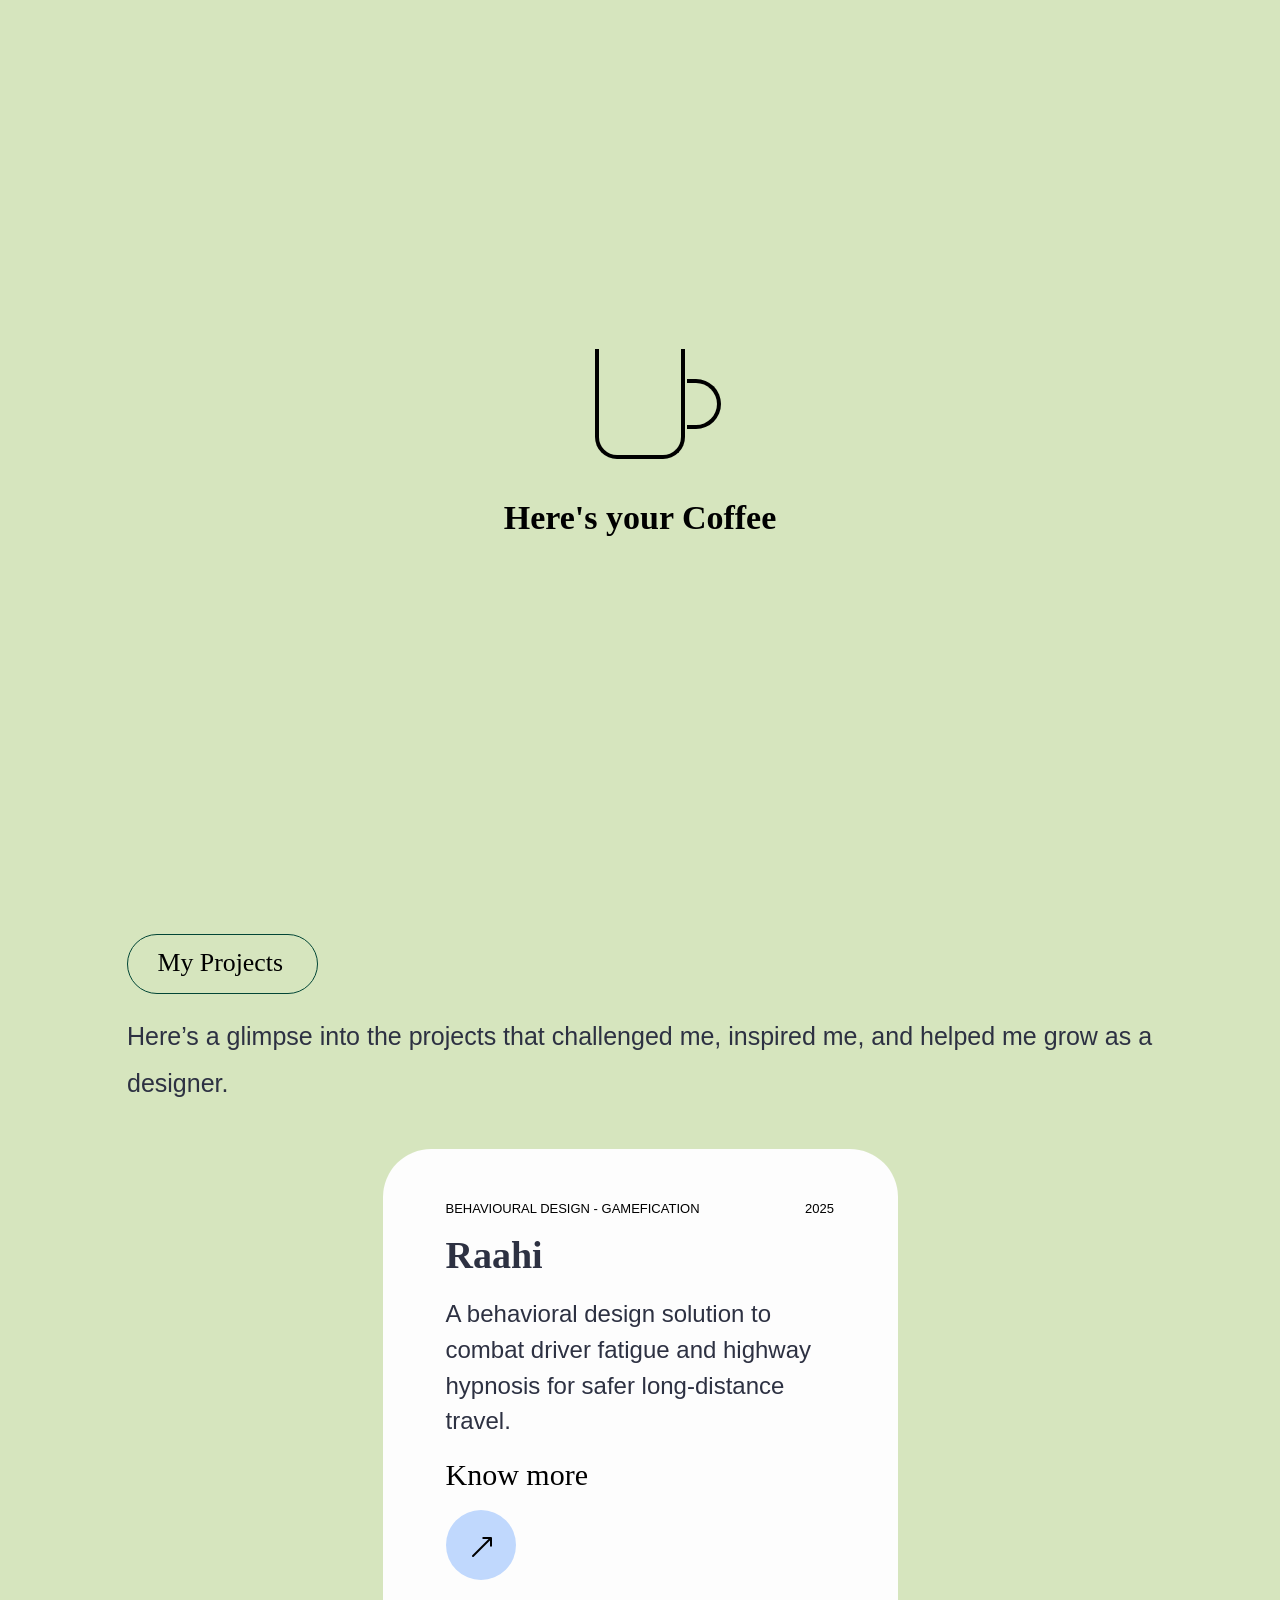
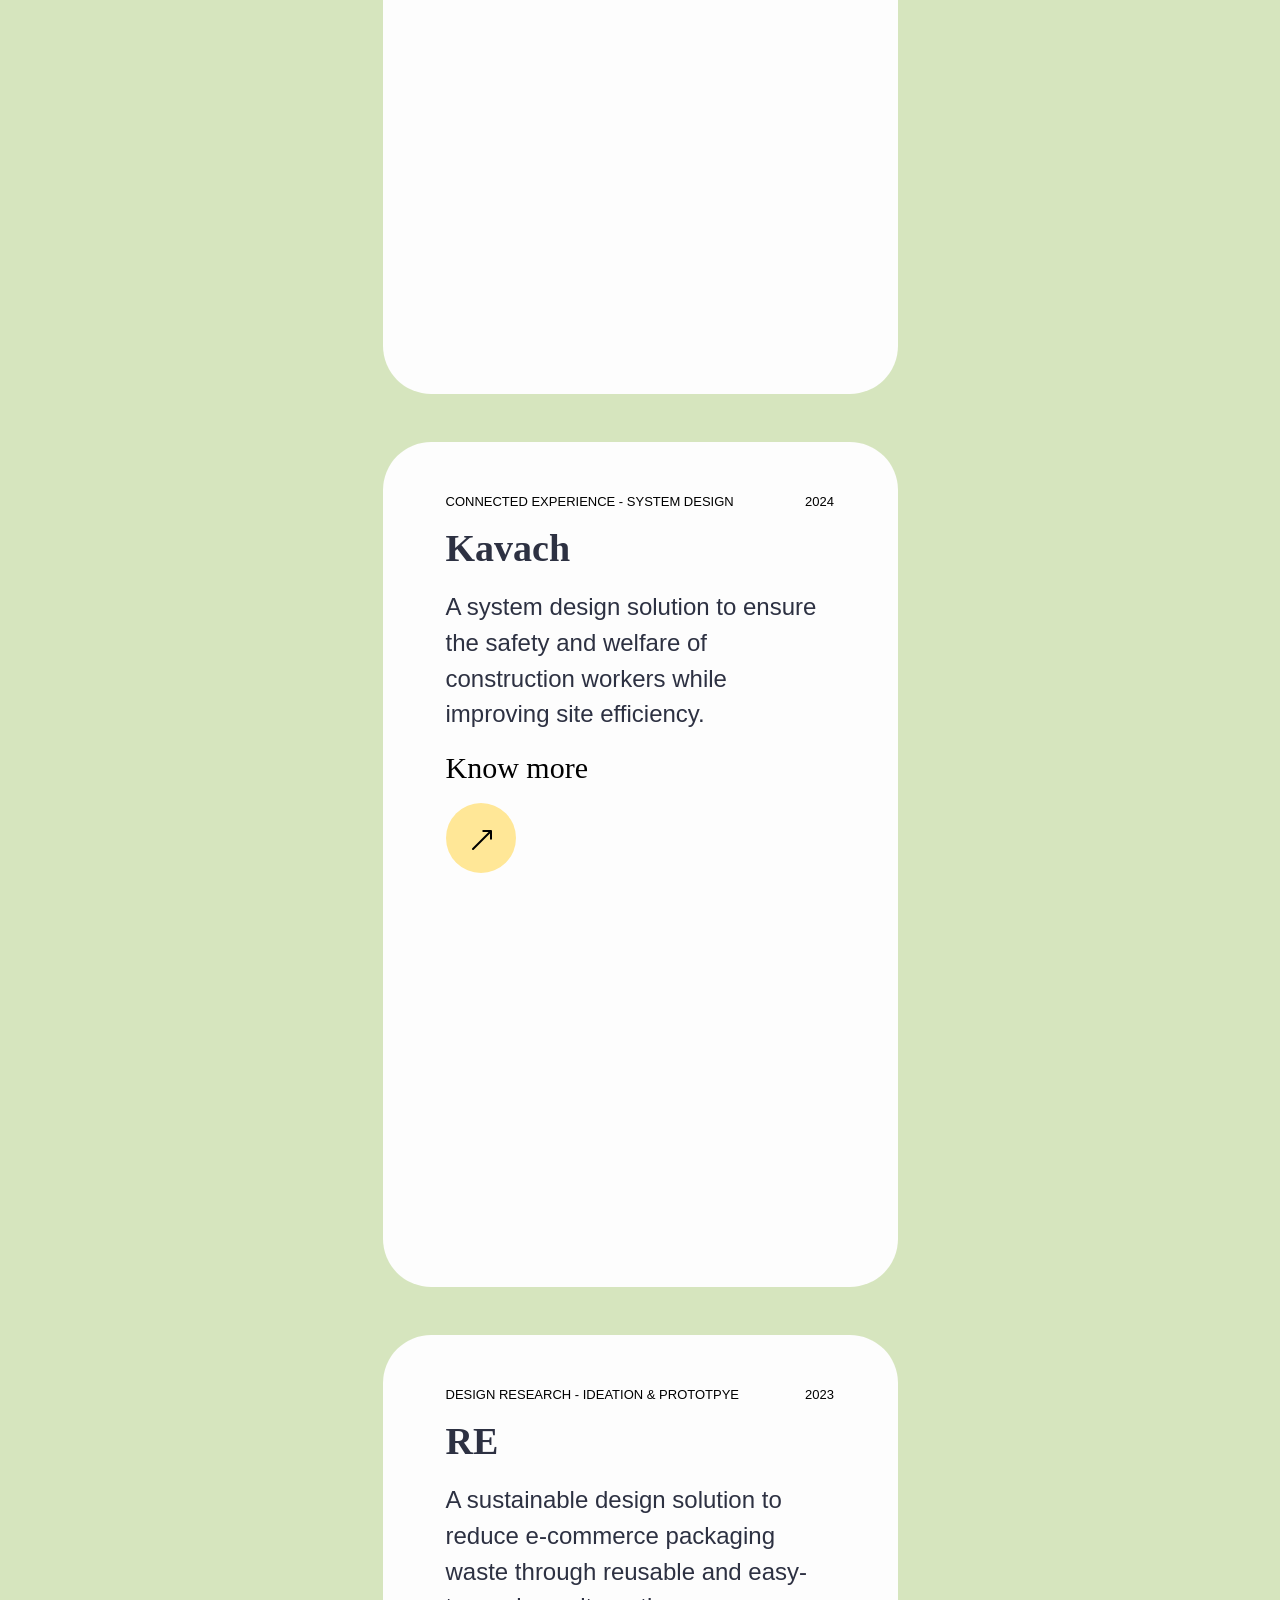
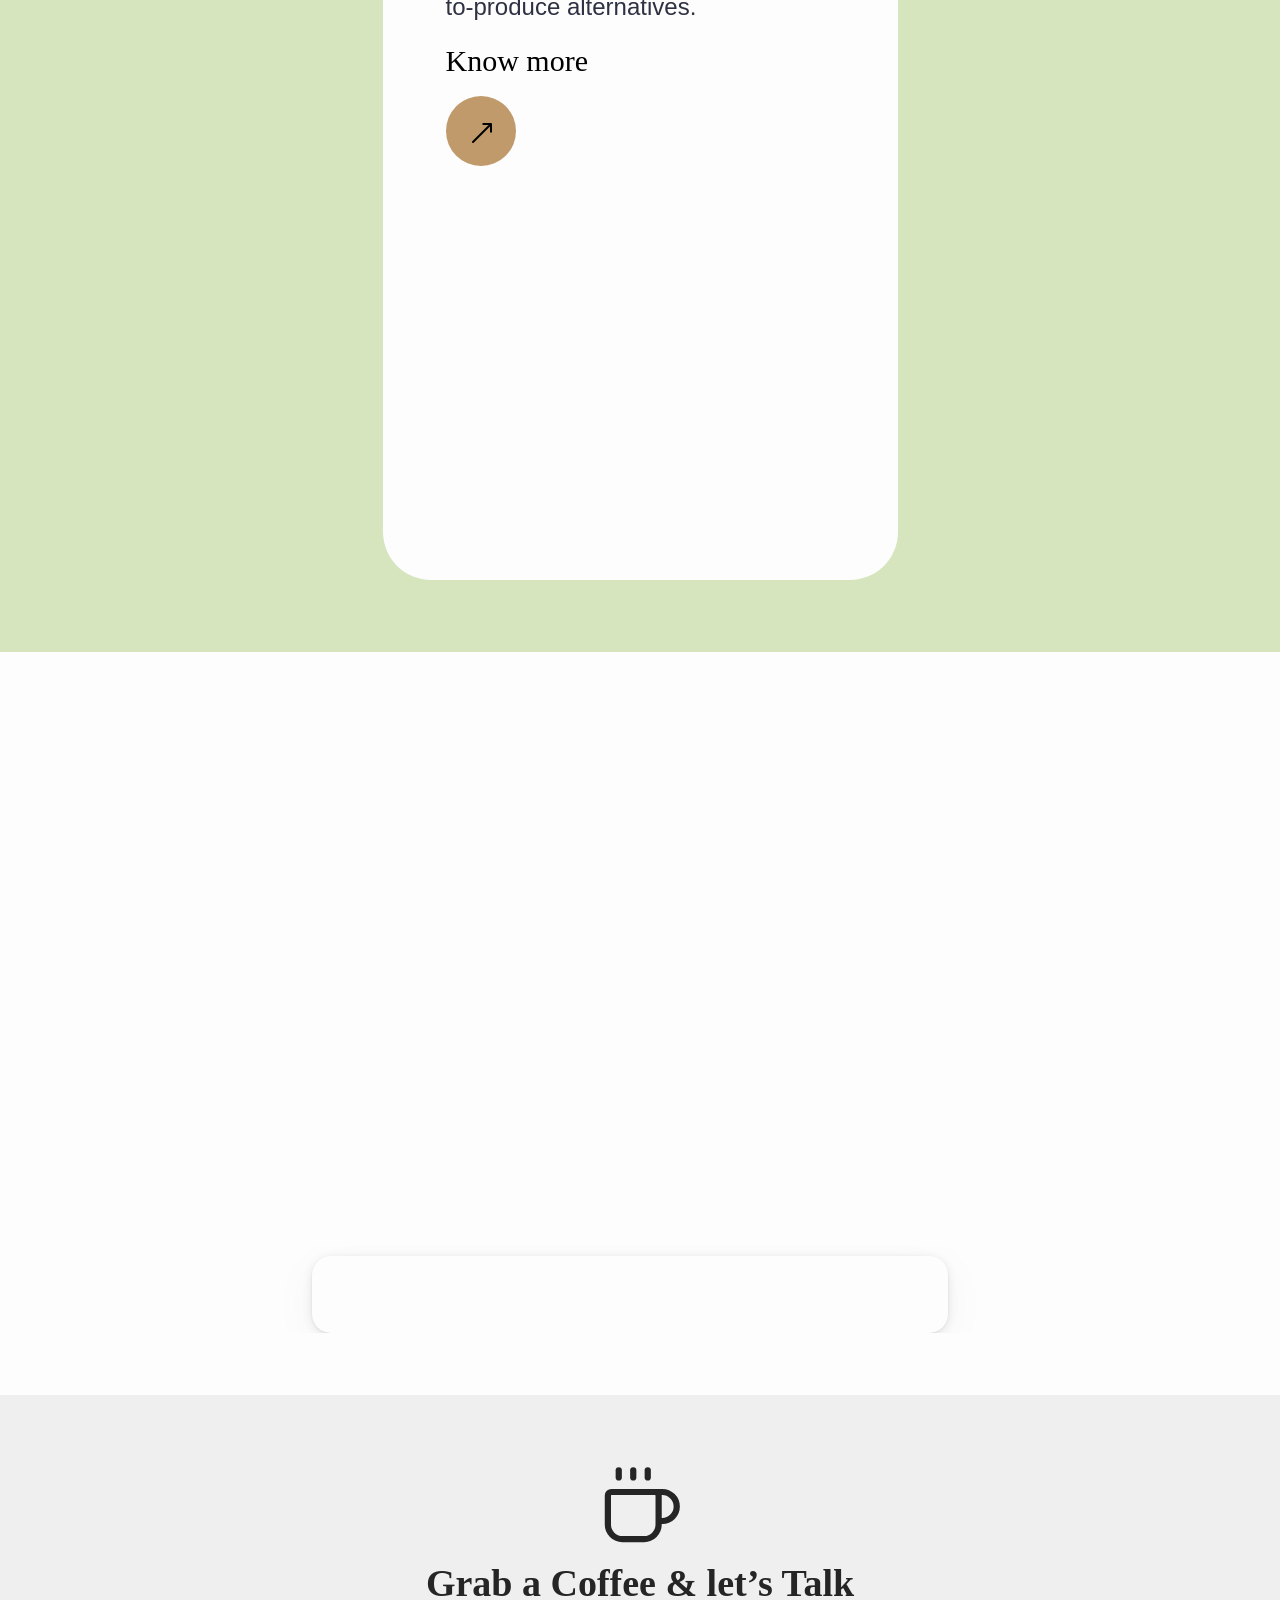
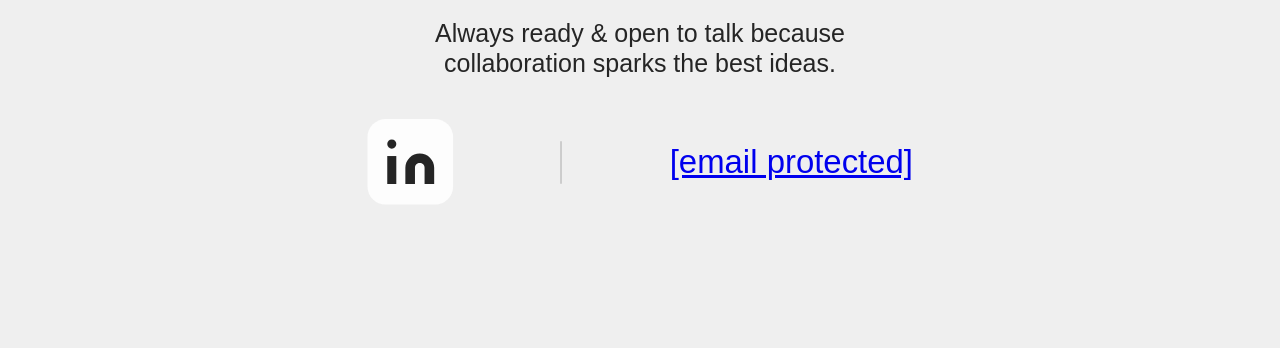
==== commit 28f967fe: "Connected Expreience" ====
--- a/index.html
+++ b/index.html
@@ -10,11 +10,11 @@
     
     
     <meta name="viewport" content="width=device-width">
-    <meta name="generator" content="Framer 18b201b">
+    <meta name="generator" content="Framer 84a2f33">
     <title>Shreyash Agare Portfolio</title>
     <meta name="description" content="I’m Shreyash, a designer who brings clarity to complex problems. I focus on system, service, and user experience design, shaping technology around how people live and work, and turning challenges into solutions teams can build and use">
-    <meta name="framer-search-index" content="https://framerusercontent.com/sites/vdXiaPU8Flj22H2WUE7lt/searchIndex-8CZ5GtK4WAhG.json">
-    <meta name="framer-search-index-fallback" content="https://framerusercontent.com/sites/vdXiaPU8Flj22H2WUE7lt/searchIndex-gjwIQ8gUvPJi.json">
+    <meta name="framer-search-index" content="https://framerusercontent.com/sites/vdXiaPU8Flj22H2WUE7lt/searchIndex-va6gUENp3qFw.json">
+    <meta name="framer-search-index-fallback" content="https://framerusercontent.com/sites/vdXiaPU8Flj22H2WUE7lt/searchIndex-aCOrIYqrGjEZ.json">
     <link href="https://framerusercontent.com/images/dnYr2ElrXUoGIXMQCvPbng1BrOo.png" rel="icon" media="(prefers-color-scheme: light)">
     <link href="https://framerusercontent.com/images/dnYr2ElrXUoGIXMQCvPbng1BrOo.png" rel="icon" media="(prefers-color-scheme: dark)">
     
@@ -27,7 +27,7 @@
     <meta name="twitter:description" content="I’m Shreyash, a designer who brings clarity to complex problems. I focus on system, service, and user experience design, shaping technology around how people live and work, and turning challenges into solutions teams can build and use">
     
     <link href="https://fonts.gstatic.com" rel="preconnect" crossorigin>
-    <meta name="robots" content="max-image-preview:large"><style data-framer-breakpoint-css>@media(min-width: 1400px){.hidden-72rtr7{display:none!important}}@media(min-width: 810px) and (max-width: 1399px){.hidden-29vsjt{display:none!important}}@media(max-width: 809px){.hidden-12u0wrt{display:none!important}}</style><style data-framer-css-ssr-minified data-framer-components="framer-lib-cursors-host framer-eTFFh PropertyOverrides framer-R7BKZ framer-4axp1 framer-exGxh framer-LvsrV framer-XsCoQ framer-4phmc framer-Bn8ps framer-dEnyD framer-pV1hM">html,body,#main{margin:0;padding:0;box-sizing:border-box}:root{-webkit-font-smoothing:antialiased;-moz-osx-font-smoothing:grayscale}*{box-sizing:border-box;-webkit-font-smoothing:inherit}h1,h2,h3,h4,h5,h6,p,figure{margin:0}body,input,textarea,select,button{font-size:12px;font-family:sans-serif}body{--token-31368ac3-09b3-42c8-8276-1f66761c6451: rgb(253, 253, 253);--token-e9892550-aa81-44ed-85f1-52c6c10ada3c: rgb(2, 70, 54);--token-c9b207c9-4ed0-4931-9caf-2de188760822: rgb(214, 229, 190);--token-70459caf-f0c5-4c9d-9070-a422f2d1f924: rgb(192, 216, 253);--token-084a2fe6-53d2-40fe-b132-4c87b93038a1: rgb(255, 231, 151);--token-f266ac4d-d36a-45b0-b51b-c1f13bde08c9: rgb(193, 154, 108)}@supports (z-index: calc(infinity)){#__framer-badge-container{--infinity: infinity}}#__framer-badge-container{position:fixed;bottom:0;padding:20px;width:100%;display:flex;justify-content:flex-end;pointer-events:none;z-index:calc(var(--infinity, 2147483647))}@font-face{font-family:Bitter;font-style:italic;font-weight:400;font-display:swap;src:url(https://fonts.gstatic.com/s/bitter/v39/rax-HiqOu8IVPmn7erxmJD1img.woff2) format("woff2");unicode-range:U+0460-052F,U+1C80-1C8A,U+20B4,U+2DE0-2DFF,U+A640-A69F,U+FE2E-FE2F}@font-face{font-family:Bitter;font-style:italic;font-weight:400;font-display:swap;src:url(https://fonts.gstatic.com/s/bitter/v39/rax-HiqOu8IVPmn7erxvJD1img.woff2) format("woff2");unicode-range:U+0301,U+0400-045F,U+0490-0491,U+04B0-04B1,U+2116}@font-face{font-family:Bitter;font-style:italic;font-weight:400;font-display:swap;src:url(https://fonts.gstatic.com/s/bitter/v39/rax-HiqOu8IVPmn7erxkJD1img.woff2) format("woff2");unicode-range:U+0102-0103,U+0110-0111,U+0128-0129,U+0168-0169,U+01A0-01A1,U+01AF-01B0,U+0300-0301,U+0303-0304,U+0308-0309,U+0323,U+0329,U+1EA0-1EF9,U+20AB}@font-face{font-family:Bitter;font-style:italic;font-weight:400;font-display:swap;src:url(https://fonts.gstatic.com/s/bitter/v39/rax-HiqOu8IVPmn7erxlJD1img.woff2) format("woff2");unicode-range:U+0100-02BA,U+02BD-02C5,U+02C7-02CC,U+02CE-02D7,U+02DD-02FF,U+0304,U+0308,U+0329,U+1D00-1DBF,U+1E00-1E9F,U+1EF2-1EFF,U+2020,U+20A0-20AB,U+20AD-20C0,U+2113,U+2C60-2C7F,U+A720-A7FF}@font-face{font-family:Bitter;font-style:italic;font-weight:400;font-display:swap;src:url(https://fonts.gstatic.com/s/bitter/v39/rax-HiqOu8IVPmn7erxrJD0.woff2) format("woff2");unicode-range:U+0000-00FF,U+0131,U+0152-0153,U+02BB-02BC,U+02C6,U+02DA,U+02DC,U+0304,U+0308,U+0329,U+2000-206F,U+20AC,U+2122,U+2191,U+2193,U+2212,U+2215,U+FEFF,U+FFFD}@font-face{font-family:Bitter;font-style:italic;font-weight:700;font-display:swap;src:url(https://fonts.gstatic.com/s/bitter/v39/rax-HiqOu8IVPmn7erxmJD1img.woff2) format("woff2");unicode-range:U+0460-052F,U+1C80-1C8A,U+20B4,U+2DE0-2DFF,U+A640-A69F,U+FE2E-FE2F}@font-face{font-family:Bitter;font-style:italic;font-weight:700;font-display:swap;src:url(https://fonts.gstatic.com/s/bitter/v39/rax-HiqOu8IVPmn7erxvJD1img.woff2) format("woff2");unicode-range:U+0301,U+0400-045F,U+0490-0491,U+04B0-04B1,U+2116}@font-face{font-family:Bitter;font-style:italic;font-weight:700;font-display:swap;src:url(https://fonts.gstatic.com/s/bitter/v39/rax-HiqOu8IVPmn7erxkJD1img.woff2) format("woff2");unicode-range:U+0102-0103,U+0110-0111,U+0128-0129,U+0168-0169,U+01A0-01A1,U+01AF-01B0,U+0300-0301,U+0303-0304,U+0308-0309,U+0323,U+0329,U+1EA0-1EF9,U+20AB}@font-face{font-family:Bitter;font-style:italic;font-weight:700;font-display:swap;src:url(https://fonts.gstatic.com/s/bitter/v39/rax-HiqOu8IVPmn7erxlJD1img.woff2) format("woff2");unicode-range:U+0100-02BA,U+02BD-02C5,U+02C7-02CC,U+02CE-02D7,U+02DD-02FF,U+0304,U+0308,U+0329,U+1D00-1DBF,U+1E00-1E9F,U+1EF2-1EFF,U+2020,U+20A0-20AB,U+20AD-20C0,U+2113,U+2C60-2C7F,U+A720-A7FF}@font-face{font-family:Bitter;font-style:italic;font-weight:700;font-display:swap;src:url(https://fonts.gstatic.com/s/bitter/v39/rax-HiqOu8IVPmn7erxrJD0.woff2) format("woff2");unicode-range:U+0000-00FF,U+0131,U+0152-0153,U+02BB-02BC,U+02C6,U+02DA,U+02DC,U+0304,U+0308,U+0329,U+2000-206F,U+20AC,U+2122,U+2191,U+2193,U+2212,U+2215,U+FEFF,U+FFFD}@font-face{font-family:Bitter;font-style:normal;font-weight:400;font-display:swap;src:url(https://fonts.gstatic.com/s/bitter/v39/rax8HiqOu8IVPmn7coxpPDk.woff2) format("woff2");unicode-range:U+0460-052F,U+1C80-1C8A,U+20B4,U+2DE0-2DFF,U+A640-A69F,U+FE2E-FE2F}@font-face{font-family:Bitter;font-style:normal;font-weight:400;font-display:swap;src:url(https://fonts.gstatic.com/s/bitter/v39/rax8HiqOu8IVPmn7e4xpPDk.woff2) format("woff2");unicode-range:U+0301,U+0400-045F,U+0490-0491,U+04B0-04B1,U+2116}@font-face{font-family:Bitter;font-style:normal;font-weight:400;font-display:swap;src:url(https://fonts.gstatic.com/s/bitter/v39/rax8HiqOu8IVPmn7cIxpPDk.woff2) format("woff2");unicode-range:U+0102-0103,U+0110-0111,U+0128-0129,U+0168-0169,U+01A0-01A1,U+01AF-01B0,U+0300-0301,U+0303-0304,U+0308-0309,U+0323,U+0329,U+1EA0-1EF9,U+20AB}@font-face{font-family:Bitter;font-style:normal;font-weight:400;font-display:swap;src:url(https://fonts.gstatic.com/s/bitter/v39/rax8HiqOu8IVPmn7cYxpPDk.woff2) format("woff2");unicode-range:U+0100-02BA,U+02BD-02C5,U+02C7-02CC,U+02CE-02D7,U+02DD-02FF,U+0304,U+0308,U+0329,U+1D00-1DBF,U+1E00-1E9F,U+1EF2-1EFF,U+2020,U+20A0-20AB,U+20AD-20C0,U+2113,U+2C60-2C7F,U+A720-A7FF}@font-face{font-family:Bitter;font-style:normal;font-weight:400;font-display:swap;src:url(https://fonts.gstatic.com/s/bitter/v39/rax8HiqOu8IVPmn7f4xp.woff2) format("woff2");unicode-range:U+0000-00FF,U+0131,U+0152-0153,U+02BB-02BC,U+02C6,U+02DA,U+02DC,U+0304,U+0308,U+0329,U+2000-206F,U+20AC,U+2122,U+2191,U+2193,U+2212,U+2215,U+FEFF,U+FFFD}@font-face{font-family:Bitter;font-style:normal;font-weight:600;font-display:swap;src:url(https://fonts.gstatic.com/s/bitter/v39/rax8HiqOu8IVPmn7coxpPDk.woff2) format("woff2");unicode-range:U+0460-052F,U+1C80-1C8A,U+20B4,U+2DE0-2DFF,U+A640-A69F,U+FE2E-FE2F}@font-face{font-family:Bitter;font-style:normal;font-weight:600;font-display:swap;src:url(https://fonts.gstatic.com/s/bitter/v39/rax8HiqOu8IVPmn7e4xpPDk.woff2) format("woff2");unicode-range:U+0301,U+0400-045F,U+0490-0491,U+04B0-04B1,U+2116}@font-face{font-family:Bitter;font-style:normal;font-weight:600;font-display:swap;src:url(https://fonts.gstatic.com/s/bitter/v39/rax8HiqOu8IVPmn7cIxpPDk.woff2) format("woff2");unicode-range:U+0102-0103,U+0110-0111,U+0128-0129,U+0168-0169,U+01A0-01A1,U+01AF-01B0,U+0300-0301,U+0303-0304,U+0308-0309,U+0323,U+0329,U+1EA0-1EF9,U+20AB}@font-face{font-family:Bitter;font-style:normal;font-weight:600;font-display:swap;src:url(https://fonts.gstatic.com/s/bitter/v39/rax8HiqOu8IVPmn7cYxpPDk.woff2) format("woff2");unicode-range:U+0100-02BA,U+02BD-02C5,U+02C7-02CC,U+02CE-02D7,U+02DD-02FF,U+0304,U+0308,U+0329,U+1D00-1DBF,U+1E00-1E9F,U+1EF2-1EFF,U+2020,U+20A0-20AB,U+20AD-20C0,U+2113,U+2C60-2C7F,U+A720-A7FF}@font-face{font-family:Bitter;font-style:normal;font-weight:600;font-display:swap;src:url(https://fonts.gstatic.com/s/bitter/v39/rax8HiqOu8IVPmn7f4xp.woff2) format("woff2");unicode-range:U+0000-00FF,U+0131,U+0152-0153,U+02BB-02BC,U+02C6,U+02DA,U+02DC,U+0304,U+0308,U+0329,U+2000-206F,U+20AC,U+2122,U+2191,U+2193,U+2212,U+2215,U+FEFF,U+FFFD}@font-face{font-family:Bitter;font-style:normal;font-weight:700;font-display:swap;src:url(https://fonts.gstatic.com/s/bitter/v39/rax8HiqOu8IVPmn7coxpPDk.woff2) format("woff2");unicode-range:U+0460-052F,U+1C80-1C8A,U+20B4,U+2DE0-2DFF,U+A640-A69F,U+FE2E-FE2F}@font-face{font-family:Bitter;font-style:normal;font-weight:700;font-display:swap;src:url(https://fonts.gstatic.com/s/bitter/v39/rax8HiqOu8IVPmn7e4xpPDk.woff2) format("woff2");unicode-range:U+0301,U+0400-045F,U+0490-0491,U+04B0-04B1,U+2116}@font-face{font-family:Bitter;font-style:normal;font-weight:700;font-display:swap;src:url(https://fonts.gstatic.com/s/bitter/v39/rax8HiqOu8IVPmn7cIxpPDk.woff2) format("woff2");unicode-range:U+0102-0103,U+0110-0111,U+0128-0129,U+0168-0169,U+01A0-01A1,U+01AF-01B0,U+0300-0301,U+0303-0304,U+0308-0309,U+0323,U+0329,U+1EA0-1EF9,U+20AB}@font-face{font-family:Bitter;font-style:normal;font-weight:700;font-display:swap;src:url(https://fonts.gstatic.com/s/bitter/v39/rax8HiqOu8IVPmn7cYxpPDk.woff2) format("woff2");unicode-range:U+0100-02BA,U+02BD-02C5,U+02C7-02CC,U+02CE-02D7,U+02DD-02FF,U+0304,U+0308,U+0329,U+1D00-1DBF,U+1E00-1E9F,U+1EF2-1EFF,U+2020,U+20A0-20AB,U+20AD-20C0,U+2113,U+2C60-2C7F,U+A720-A7FF}@font-face{font-family:Bitter;font-style:normal;font-weight:700;font-display:swap;src:url(https://fonts.gstatic.com/s/bitter/v39/rax8HiqOu8IVPmn7f4xp.woff2) format("woff2");unicode-range:U+0000-00FF,U+0131,U+0152-0153,U+02BB-02BC,U+02C6,U+02DA,U+02DC,U+0304,U+0308,U+0329,U+2000-206F,U+20AC,U+2122,U+2191,U+2193,U+2212,U+2215,U+FEFF,U+FFFD}@font-face{font-family:Lato;font-style:normal;font-weight:400;font-display:swap;src:url(https://fonts.gstatic.com/s/lato/v24/S6uyw4BMUTPHjxAwXjeu.woff2) format("woff2");unicode-range:U+0100-02BA,U+02BD-02C5,U+02C7-02CC,U+02CE-02D7,U+02DD-02FF,U+0304,U+0308,U+0329,U+1D00-1DBF,U+1E00-1E9F,U+1EF2-1EFF,U+2020,U+20A0-20AB,U+20AD-20C0,U+2113,U+2C60-2C7F,U+A720-A7FF}@font-face{font-family:Lato;font-style:normal;font-weight:400;font-display:swap;src:url(https://fonts.gstatic.com/s/lato/v24/S6uyw4BMUTPHjx4wXg.woff2) format("woff2");unicode-range:U+0000-00FF,U+0131,U+0152-0153,U+02BB-02BC,U+02C6,U+02DA,U+02DC,U+0304,U+0308,U+0329,U+2000-206F,U+20AC,U+2122,U+2191,U+2193,U+2212,U+2215,U+FEFF,U+FFFD}@font-face{font-family:Raleway;font-style:italic;font-weight:400;font-display:swap;src:url(https://fonts.gstatic.com/s/raleway/v36/1Ptsg8zYS_SKggPNyCg4QIFqPfE.woff2) format("woff2");unicode-range:U+0460-052F,U+1C80-1C8A,U+20B4,U+2DE0-2DFF,U+A640-A69F,U+FE2E-FE2F}@font-face{font-family:Raleway;font-style:italic;font-weight:400;font-display:swap;src:url(https://fonts.gstatic.com/s/raleway/v36/1Ptsg8zYS_SKggPNyCg4SYFqPfE.woff2) format("woff2");unicode-range:U+0301,U+0400-045F,U+0490-0491,U+04B0-04B1,U+2116}@font-face{font-family:Raleway;font-style:italic;font-weight:400;font-display:swap;src:url(https://fonts.gstatic.com/s/raleway/v36/1Ptsg8zYS_SKggPNyCg4QoFqPfE.woff2) format("woff2");unicode-range:U+0102-0103,U+0110-0111,U+0128-0129,U+0168-0169,U+01A0-01A1,U+01AF-01B0,U+0300-0301,U+0303-0304,U+0308-0309,U+0323,U+0329,U+1EA0-1EF9,U+20AB}@font-face{font-family:Raleway;font-style:italic;font-weight:400;font-display:swap;src:url(https://fonts.gstatic.com/s/raleway/v36/1Ptsg8zYS_SKggPNyCg4Q4FqPfE.woff2) format("woff2");unicode-range:U+0100-02BA,U+02BD-02C5,U+02C7-02CC,U+02CE-02D7,U+02DD-02FF,U+0304,U+0308,U+0329,U+1D00-1DBF,U+1E00-1E9F,U+1EF2-1EFF,U+2020,U+20A0-20AB,U+20AD-20C0,U+2113,U+2C60-2C7F,U+A720-A7FF}@font-face{font-family:Raleway;font-style:italic;font-weight:400;font-display:swap;src:url(https://fonts.gstatic.com/s/raleway/v36/1Ptsg8zYS_SKggPNyCg4TYFq.woff2) format("woff2");unicode-range:U+0000-00FF,U+0131,U+0152-0153,U+02BB-02BC,U+02C6,U+02DA,U+02DC,U+0304,U+0308,U+0329,U+2000-206F,U+20AC,U+2122,U+2191,U+2193,U+2212,U+2215,U+FEFF,U+FFFD}@font-face{font-family:Raleway;font-style:italic;font-weight:700;font-display:swap;src:url(https://fonts.gstatic.com/s/raleway/v36/1Ptsg8zYS_SKggPNyCg4QIFqPfE.woff2) format("woff2");unicode-range:U+0460-052F,U+1C80-1C8A,U+20B4,U+2DE0-2DFF,U+A640-A69F,U+FE2E-FE2F}@font-face{font-family:Raleway;font-style:italic;font-weight:700;font-display:swap;src:url(https://fonts.gstatic.com/s/raleway/v36/1Ptsg8zYS_SKggPNyCg4SYFqPfE.woff2) format("woff2");unicode-range:U+0301,U+0400-045F,U+0490-0491,U+04B0-04B1,U+2116}@font-face{font-family:Raleway;font-style:italic;font-weight:700;font-display:swap;src:url(https://fonts.gstatic.com/s/raleway/v36/1Ptsg8zYS_SKggPNyCg4QoFqPfE.woff2) format("woff2");unicode-range:U+0102-0103,U+0110-0111,U+0128-0129,U+0168-0169,U+01A0-01A1,U+01AF-01B0,U+0300-0301,U+0303-0304,U+0308-0309,U+0323,U+0329,U+1EA0-1EF9,U+20AB}@font-face{font-family:Raleway;font-style:italic;font-weight:700;font-display:swap;src:url(https://fonts.gstatic.com/s/raleway/v36/1Ptsg8zYS_SKggPNyCg4Q4FqPfE.woff2) format("woff2");unicode-range:U+0100-02BA,U+02BD-02C5,U+02C7-02CC,U+02CE-02D7,U+02DD-02FF,U+0304,U+0308,U+0329,U+1D00-1DBF,U+1E00-1E9F,U+1EF2-1EFF,U+2020,U+20A0-20AB,U+20AD-20C0,U+2113,U+2C60-2C7F,U+A720-A7FF}@font-face{font-family:Raleway;font-style:italic;font-weight:700;font-display:swap;src:url(https://fonts.gstatic.com/s/raleway/v36/1Ptsg8zYS_SKggPNyCg4TYFq.woff2) format("woff2");unicode-range:U+0000-00FF,U+0131,U+0152-0153,U+02BB-02BC,U+02C6,U+02DA,U+02DC,U+0304,U+0308,U+0329,U+2000-206F,U+20AC,U+2122,U+2191,U+2193,U+2212,U+2215,U+FEFF,U+FFFD}@font-face{font-family:Raleway;font-style:normal;font-weight:400;font-display:swap;src:url(https://fonts.gstatic.com/s/raleway/v36/1Ptug8zYS_SKggPNyCAIT5lu.woff2) format("woff2");unicode-range:U+0460-052F,U+1C80-1C8A,U+20B4,U+2DE0-2DFF,U+A640-A69F,U+FE2E-FE2F}@font-face{font-family:Raleway;font-style:normal;font-weight:400;font-display:swap;src:url(https://fonts.gstatic.com/s/raleway/v36/1Ptug8zYS_SKggPNyCkIT5lu.woff2) format("woff2");unicode-range:U+0301,U+0400-045F,U+0490-0491,U+04B0-04B1,U+2116}@font-face{font-family:Raleway;font-style:normal;font-weight:400;font-display:swap;src:url(https://fonts.gstatic.com/s/raleway/v36/1Ptug8zYS_SKggPNyCIIT5lu.woff2) format("woff2");unicode-range:U+0102-0103,U+0110-0111,U+0128-0129,U+0168-0169,U+01A0-01A1,U+01AF-01B0,U+0300-0301,U+0303-0304,U+0308-0309,U+0323,U+0329,U+1EA0-1EF9,U+20AB}@font-face{font-family:Raleway;font-style:normal;font-weight:400;font-display:swap;src:url(https://fonts.gstatic.com/s/raleway/v36/1Ptug8zYS_SKggPNyCMIT5lu.woff2) format("woff2");unicode-range:U+0100-02BA,U+02BD-02C5,U+02C7-02CC,U+02CE-02D7,U+02DD-02FF,U+0304,U+0308,U+0329,U+1D00-1DBF,U+1E00-1E9F,U+1EF2-1EFF,U+2020,U+20A0-20AB,U+20AD-20C0,U+2113,U+2C60-2C7F,U+A720-A7FF}@font-face{font-family:Raleway;font-style:normal;font-weight:400;font-display:swap;src:url(https://fonts.gstatic.com/s/raleway/v36/1Ptug8zYS_SKggPNyC0ITw.woff2) format("woff2");unicode-range:U+0000-00FF,U+0131,U+0152-0153,U+02BB-02BC,U+02C6,U+02DA,U+02DC,U+0304,U+0308,U+0329,U+2000-206F,U+20AC,U+2122,U+2191,U+2193,U+2212,U+2215,U+FEFF,U+FFFD}@font-face{font-family:Raleway;font-style:normal;font-weight:700;font-display:swap;src:url(https://fonts.gstatic.com/s/raleway/v36/1Ptug8zYS_SKggPNyCAIT5lu.woff2) format("woff2");unicode-range:U+0460-052F,U+1C80-1C8A,U+20B4,U+2DE0-2DFF,U+A640-A69F,U+FE2E-FE2F}@font-face{font-family:Raleway;font-style:normal;font-weight:700;font-display:swap;src:url(https://fonts.gstatic.com/s/raleway/v36/1Ptug8zYS_SKggPNyCkIT5lu.woff2) format("woff2");unicode-range:U+0301,U+0400-045F,U+0490-0491,U+04B0-04B1,U+2116}@font-face{font-family:Raleway;font-style:normal;font-weight:700;font-display:swap;src:url(https://fonts.gstatic.com/s/raleway/v36/1Ptug8zYS_SKggPNyCIIT5lu.woff2) format("woff2");unicode-range:U+0102-0103,U+0110-0111,U+0128-0129,U+0168-0169,U+01A0-01A1,U+01AF-01B0,U+0300-0301,U+0303-0304,U+0308-0309,U+0323,U+0329,U+1EA0-1EF9,U+20AB}@font-face{font-family:Raleway;font-style:normal;font-weight:700;font-display:swap;src:url(https://fonts.gstatic.com/s/raleway/v36/1Ptug8zYS_SKggPNyCMIT5lu.woff2) format("woff2");unicode-range:U+0100-02BA,U+02BD-02C5,U+02C7-02CC,U+02CE-02D7,U+02DD-02FF,U+0304,U+0308,U+0329,U+1D00-1DBF,U+1E00-1E9F,U+1EF2-1EFF,U+2020,U+20A0-20AB,U+20AD-20C0,U+2113,U+2C60-2C7F,U+A720-A7FF}@font-face{font-family:Raleway;font-style:normal;font-weight:700;font-display:swap;src:url(https://fonts.gstatic.com/s/raleway/v36/1Ptug8zYS_SKggPNyC0ITw.woff2) format("woff2");unicode-range:U+0000-00FF,U+0131,U+0152-0153,U+02BB-02BC,U+02C6,U+02DA,U+02DC,U+0304,U+0308,U+0329,U+2000-206F,U+20AC,U+2122,U+2191,U+2193,U+2212,U+2215,U+FEFF,U+FFFD}@font-face{font-family:Bitter;font-style:italic;font-weight:900;font-display:block;src:url(https://fonts.gstatic.com/s/bitter/v39/raxjHiqOu8IVPmn7epZnDMyKBvHf5D6cSfv-UnByjeU.woff2) format("woff2");unicode-range:U+0460-052F,U+1C80-1C8A,U+20B4,U+2DE0-2DFF,U+A640-A69F,U+FE2E-FE2F}@font-face{font-family:Bitter;font-style:italic;font-weight:900;font-display:block;src:url(https://fonts.gstatic.com/s/bitter/v39/raxjHiqOu8IVPmn7epZnDMyKBvHf5D6cSfv-W3ByjeU.woff2) format("woff2");unicode-range:U+0301,U+0400-045F,U+0490-0491,U+04B0-04B1,U+2116}@font-face{font-family:Bitter;font-style:italic;font-weight:900;font-display:block;src:url(https://fonts.gstatic.com/s/bitter/v39/raxjHiqOu8IVPmn7epZnDMyKBvHf5D6cSfv-UHByjeU.woff2) format("woff2");unicode-range:U+0102-0103,U+0110-0111,U+0128-0129,U+0168-0169,U+01A0-01A1,U+01AF-01B0,U+0300-0301,U+0303-0304,U+0308-0309,U+0323,U+0329,U+1EA0-1EF9,U+20AB}@font-face{font-family:Bitter;font-style:italic;font-weight:900;font-display:block;src:url(https://fonts.gstatic.com/s/bitter/v39/raxjHiqOu8IVPmn7epZnDMyKBvHf5D6cSfv-UXByjeU.woff2) format("woff2");unicode-range:U+0100-02BA,U+02BD-02C5,U+02C7-02CC,U+02CE-02D7,U+02DD-02FF,U+0304,U+0308,U+0329,U+1D00-1DBF,U+1E00-1E9F,U+1EF2-1EFF,U+2020,U+20A0-20AB,U+20AD-20C0,U+2113,U+2C60-2C7F,U+A720-A7FF}@font-face{font-family:Bitter;font-style:italic;font-weight:900;font-display:block;src:url(https://fonts.gstatic.com/s/bitter/v39/raxjHiqOu8IVPmn7epZnDMyKBvHf5D6cSfv-X3By.woff2) format("woff2");unicode-range:U+0000-00FF,U+0131,U+0152-0153,U+02BB-02BC,U+02C6,U+02DA,U+02DC,U+0304,U+0308,U+0329,U+2000-206F,U+20AC,U+2122,U+2191,U+2193,U+2212,U+2215,U+FEFF,U+FFFD}@font-face{font-family:Bitter;font-style:normal;font-weight:900;font-display:block;src:url(https://fonts.gstatic.com/s/bitter/v39/raxhHiqOu8IVPmnRc6SY1KXhnF_Y8V_YOLXOXWh2.woff2) format("woff2");unicode-range:U+0460-052F,U+1C80-1C8A,U+20B4,U+2DE0-2DFF,U+A640-A69F,U+FE2E-FE2F}@font-face{font-family:Bitter;font-style:normal;font-weight:900;font-display:block;src:url(https://fonts.gstatic.com/s/bitter/v39/raxhHiqOu8IVPmnRc6SY1KXhnF_Y8V_YOLzOXWh2.woff2) format("woff2");unicode-range:U+0301,U+0400-045F,U+0490-0491,U+04B0-04B1,U+2116}@font-face{font-family:Bitter;font-style:normal;font-weight:900;font-display:block;src:url(https://fonts.gstatic.com/s/bitter/v39/raxhHiqOu8IVPmnRc6SY1KXhnF_Y8V_YOLfOXWh2.woff2) format("woff2");unicode-range:U+0102-0103,U+0110-0111,U+0128-0129,U+0168-0169,U+01A0-01A1,U+01AF-01B0,U+0300-0301,U+0303-0304,U+0308-0309,U+0323,U+0329,U+1EA0-1EF9,U+20AB}@font-face{font-family:Bitter;font-style:normal;font-weight:900;font-display:block;src:url(https://fonts.gstatic.com/s/bitter/v39/raxhHiqOu8IVPmnRc6SY1KXhnF_Y8V_YOLbOXWh2.woff2) format("woff2");unicode-range:U+0100-02BA,U+02BD-02C5,U+02C7-02CC,U+02CE-02D7,U+02DD-02FF,U+0304,U+0308,U+0329,U+1D00-1DBF,U+1E00-1E9F,U+1EF2-1EFF,U+2020,U+20A0-20AB,U+20AD-20C0,U+2113,U+2C60-2C7F,U+A720-A7FF}@font-face{font-family:Bitter;font-style:normal;font-weight:900;font-display:block;src:url(https://fonts.gstatic.com/s/bitter/v39/raxhHiqOu8IVPmnRc6SY1KXhnF_Y8V_YOLjOXQ.woff2) format("woff2");unicode-range:U+0000-00FF,U+0131,U+0152-0153,U+02BB-02BC,U+02C6,U+02DA,U+02DC,U+0304,U+0308,U+0329,U+2000-206F,U+20AC,U+2122,U+2191,U+2193,U+2212,U+2215,U+FEFF,U+FFFD}@font-face{font-family:Inter;src:url(https://framerusercontent.com/assets/5vvr9Vy74if2I6bQbJvbw7SY1pQ.woff2);font-display:swap;font-style:normal;font-weight:400;unicode-range:U+0460-052F,U+1C80-1C88,U+20B4,U+2DE0-2DFF,U+A640-A69F,U+FE2E-FE2F}@font-face{font-family:Inter;src:url(https://framerusercontent.com/assets/EOr0mi4hNtlgWNn9if640EZzXCo.woff2);font-display:swap;font-style:normal;font-weight:400;unicode-range:U+0301,U+0400-045F,U+0490-0491,U+04B0-04B1,U+2116}@font-face{font-family:Inter;src:url(https://framerusercontent.com/assets/Y9k9QrlZAqio88Klkmbd8VoMQc.woff2);font-display:swap;font-style:normal;font-weight:400;unicode-range:U+1F00-1FFF}@font-face{font-family:Inter;src:url(https://framerusercontent.com/assets/OYrD2tBIBPvoJXiIHnLoOXnY9M.woff2);font-display:swap;font-style:normal;font-weight:400;unicode-range:U+0370-03FF}@font-face{font-family:Inter;src:url(https://framerusercontent.com/assets/JeYwfuaPfZHQhEG8U5gtPDZ7WQ.woff2);font-display:swap;font-style:normal;font-weight:400;unicode-range:U+0100-024F,U+0259,U+1E00-1EFF,U+2020,U+20A0-20AB,U+20AD-20CF,U+2113,U+2C60-2C7F,U+A720-A7FF}@font-face{font-family:Inter;src:url(https://framerusercontent.com/assets/GrgcKwrN6d3Uz8EwcLHZxwEfC4.woff2);font-display:swap;font-style:normal;font-weight:400;unicode-range:U+0000-00FF,U+0131,U+0152-0153,U+02BB-02BC,U+02C6,U+02DA,U+02DC,U+2000-206F,U+2070,U+2074-207E,U+2080-208E,U+20AC,U+2122,U+2191,U+2193,U+2212,U+2215,U+FEFF,U+FFFD}@font-face{font-family:Inter;src:url(https://framerusercontent.com/assets/b6Y37FthZeALduNqHicBT6FutY.woff2);font-display:swap;font-style:normal;font-weight:400;unicode-range:U+0102-0103,U+0110-0111,U+0128-0129,U+0168-0169,U+01A0-01A1,U+01AF-01B0,U+1EA0-1EF9,U+20AB}@font-face{font-family:Inter;src:url(https://framerusercontent.com/assets/DpPBYI0sL4fYLgAkX8KXOPVt7c.woff2);font-display:swap;font-style:normal;font-weight:700;unicode-range:U+0460-052F,U+1C80-1C88,U+20B4,U+2DE0-2DFF,U+A640-A69F,U+FE2E-FE2F}@font-face{font-family:Inter;src:url(https://framerusercontent.com/assets/4RAEQdEOrcnDkhHiiCbJOw92Lk.woff2);font-display:swap;font-style:normal;font-weight:700;unicode-range:U+0301,U+0400-045F,U+0490-0491,U+04B0-04B1,U+2116}@font-face{font-family:Inter;src:url(https://framerusercontent.com/assets/1K3W8DizY3v4emK8Mb08YHxTbs.woff2);font-display:swap;font-style:normal;font-weight:700;unicode-range:U+1F00-1FFF}@font-face{font-family:Inter;src:url(https://framerusercontent.com/assets/tUSCtfYVM1I1IchuyCwz9gDdQ.woff2);font-display:swap;font-style:normal;font-weight:700;unicode-range:U+0370-03FF}@font-face{font-family:Inter;src:url(https://framerusercontent.com/assets/VgYFWiwsAC5OYxAycRXXvhze58.woff2);font-display:swap;font-style:normal;font-weight:700;unicode-range:U+0100-024F,U+0259,U+1E00-1EFF,U+2020,U+20A0-20AB,U+20AD-20CF,U+2113,U+2C60-2C7F,U+A720-A7FF}@font-face{font-family:Inter;src:url(https://framerusercontent.com/assets/VgYFWiwsAC5OYxAycRXXvhze58.woff2);font-display:swap;font-style:normal;font-weight:700;unicode-range:U+0000-00FF,U+0131,U+0152-0153,U+02BB-02BC,U+02C6,U+02DA,U+02DC,U+2000-206F,U+2070,U+2074-207E,U+2080-208E,U+20AC,U+2122,U+2191,U+2193,U+2212,U+2215,U+FEFF,U+FFFD}@font-face{font-family:Inter;src:url(https://framerusercontent.com/assets/GIryZETIX4IFypco5pYZONKhJIo.woff2);font-display:swap;font-style:normal;font-weight:700;unicode-range:U+0102-0103,U+0110-0111,U+0128-0129,U+0168-0169,U+01A0-01A1,U+01AF-01B0,U+1EA0-1EF9,U+20AB}@font-face{font-family:Inter;src:url(https://framerusercontent.com/assets/H89BbHkbHDzlxZzxi8uPzTsp90.woff2);font-display:swap;font-style:italic;font-weight:700;unicode-range:U+0460-052F,U+1C80-1C88,U+20B4,U+2DE0-2DFF,U+A640-A69F,U+FE2E-FE2F}@font-face{font-family:Inter;src:url(https://framerusercontent.com/assets/u6gJwDuwB143kpNK1T1MDKDWkMc.woff2);font-display:swap;font-style:italic;font-weight:700;unicode-range:U+0301,U+0400-045F,U+0490-0491,U+04B0-04B1,U+2116}@font-face{font-family:Inter;src:url(https://framerusercontent.com/assets/43sJ6MfOPh1LCJt46OvyDuSbA6o.woff2);font-display:swap;font-style:italic;font-weight:700;unicode-range:U+1F00-1FFF}@font-face{font-family:Inter;src:url(https://framerusercontent.com/assets/wccHG0r4gBDAIRhfHiOlq6oEkqw.woff2);font-display:swap;font-style:italic;font-weight:700;unicode-range:U+0370-03FF}@font-face{font-family:Inter;src:url(https://framerusercontent.com/assets/WZ367JPwf9bRW6LdTHN8rXgSjw.woff2);font-display:swap;font-style:italic;font-weight:700;unicode-range:U+0100-024F,U+0259,U+1E00-1EFF,U+2020,U+20A0-20AB,U+20AD-20CF,U+2113,U+2C60-2C7F,U+A720-A7FF}@font-face{font-family:Inter;src:url(https://framerusercontent.com/assets/ia3uin3hQWqDrVloC1zEtYHWw.woff2);font-display:swap;font-style:italic;font-weight:700;unicode-range:U+0000-00FF,U+0131,U+0152-0153,U+02BB-02BC,U+02C6,U+02DA,U+02DC,U+2000-206F,U+2070,U+2074-207E,U+2080-208E,U+20AC,U+2122,U+2191,U+2193,U+2212,U+2215,U+FEFF,U+FFFD}@font-face{font-family:Inter;src:url(https://framerusercontent.com/assets/2A4Xx7CngadFGlVV4xrO06OBHY.woff2);font-display:swap;font-style:italic;font-weight:700;unicode-range:U+0102-0103,U+0110-0111,U+0128-0129,U+0168-0169,U+01A0-01A1,U+01AF-01B0,U+1EA0-1EF9,U+20AB}@font-face{font-family:Inter;src:url(https://framerusercontent.com/assets/CfMzU8w2e7tHgF4T4rATMPuWosA.woff2);font-display:swap;font-style:italic;font-weight:400;unicode-range:U+0460-052F,U+1C80-1C88,U+20B4,U+2DE0-2DFF,U+A640-A69F,U+FE2E-FE2F}@font-face{font-family:Inter;src:url(https://framerusercontent.com/assets/867QObYax8ANsfX4TGEVU9YiCM.woff2);font-display:swap;font-style:italic;font-weight:400;unicode-range:U+0301,U+0400-045F,U+0490-0491,U+04B0-04B1,U+2116}@font-face{font-family:Inter;src:url(https://framerusercontent.com/assets/Oyn2ZbENFdnW7mt2Lzjk1h9Zb9k.woff2);font-display:swap;font-style:italic;font-weight:400;unicode-range:U+1F00-1FFF}@font-face{font-family:Inter;src:url(https://framerusercontent.com/assets/cdAe8hgZ1cMyLu9g005pAW3xMo.woff2);font-display:swap;font-style:italic;font-weight:400;unicode-range:U+0370-03FF}@font-face{font-family:Inter;src:url(https://framerusercontent.com/assets/DOfvtmE1UplCq161m6Hj8CSQYg.woff2);font-display:swap;font-style:italic;font-weight:400;unicode-range:U+0100-024F,U+0259,U+1E00-1EFF,U+2020,U+20A0-20AB,U+20AD-20CF,U+2113,U+2C60-2C7F,U+A720-A7FF}@font-face{font-family:Inter;src:url(https://framerusercontent.com/assets/pKRFNWFoZl77qYCAIp84lN1h944.woff2);font-display:swap;font-style:italic;font-weight:400;unicode-range:U+0000-00FF,U+0131,U+0152-0153,U+02BB-02BC,U+02C6,U+02DA,U+02DC,U+2000-206F,U+2070,U+2074-207E,U+2080-208E,U+20AC,U+2122,U+2191,U+2193,U+2212,U+2215,U+FEFF,U+FFFD}@font-face{font-family:Inter;src:url(https://framerusercontent.com/assets/tKtBcDnBMevsEEJKdNGhhkLzYo.woff2);font-display:swap;font-style:italic;font-weight:400;unicode-range:U+0102-0103,U+0110-0111,U+0128-0129,U+0168-0169,U+01A0-01A1,U+01AF-01B0,U+1EA0-1EF9,U+20AB}@font-face{font-family:Bitter Placeholder;src:local("Times New Roman");ascent-override:81.49%;descent-override:23.09%;line-gap-override:0%;size-adjust:114.74%}@font-face{font-family:Raleway Placeholder;src:local("Arial");ascent-override:89.45%;descent-override:22.27%;line-gap-override:0%;size-adjust:105.09%}@font-face{font-family:Lato Placeholder;src:local("Arial");ascent-override:100.88%;descent-override:21.77%;line-gap-override:0%;size-adjust:97.84%}@font-face{font-family:Inter Placeholder;src:local("Arial");ascent-override:89.79%;descent-override:22.36%;line-gap-override:0%;size-adjust:107.89%}body{--framer-will-change-override: none}@supports (background: -webkit-named-image(i)) and (not (grid-template-rows: subgrid)){body{--framer-will-change-override: transform}}[data-framer-component-type]{position:absolute}[data-framer-component-type=Text]{cursor:inherit}[data-framer-component-text-autosized] *{white-space:pre}[data-framer-component-type=Text]>*{text-align:var(--framer-text-alignment, start)}[data-framer-component-type=Text] span span,[data-framer-component-type=Text] p span,[data-framer-component-type=Text] h1 span,[data-framer-component-type=Text] h2 span,[data-framer-component-type=Text] h3 span,[data-framer-component-type=Text] h4 span,[data-framer-component-type=Text] h5 span,[data-framer-component-type=Text] h6 span{display:block}[data-framer-component-type=Text] span span span,[data-framer-component-type=Text] p span span,[data-framer-component-type=Text] h1 span span,[data-framer-component-type=Text] h2 span span,[data-framer-component-type=Text] h3 span span,[data-framer-component-type=Text] h4 span span,[data-framer-component-type=Text] h5 span span,[data-framer-component-type=Text] h6 span span{display:unset}[data-framer-component-type=Text] div div span,[data-framer-component-type=Text] a div span,[data-framer-component-type=Text] span span span,[data-framer-component-type=Text] p span span,[data-framer-component-type=Text] h1 span span,[data-framer-component-type=Text] h2 span span,[data-framer-component-type=Text] h3 span span,[data-framer-component-type=Text] h4 span span,[data-framer-component-type=Text] h5 span span,[data-framer-component-type=Text] h6 span span,[data-framer-component-type=Text] a{font-family:var(--font-family);font-style:var(--font-style);font-weight:min(calc(var(--framer-font-weight-increase, 0) + var(--font-weight, 400)),900);color:var(--text-color);letter-spacing:var(--letter-spacing);font-size:var(--font-size);text-transform:var(--text-transform);--text-decoration: var(--framer-text-decoration-style, solid) var(--framer-text-decoration, none) var(--framer-text-decoration-color, currentcolor) var(--framer-text-decoration-thickness, auto);--text-decoration-skip-ink: var(--framer-text-decoration-skip-ink);--text-underline-offset: var(--framer-text-decoration-offset);line-height:var(--line-height)}[data-framer-component-type=Text] div div span,[data-framer-component-type=Text] a div span,[data-framer-component-type=Text] span span span,[data-framer-component-type=Text] p span span,[data-framer-component-type=Text] h1 span span,[data-framer-component-type=Text] h2 span span,[data-framer-component-type=Text] h3 span span,[data-framer-component-type=Text] h4 span span,[data-framer-component-type=Text] h5 span span,[data-framer-component-type=Text] h6 span span,[data-framer-component-type=Text] a{--font-family: var(--framer-font-family);--font-style: var(--framer-font-style);--font-weight: var(--framer-font-weight);--text-color: var(--framer-text-color);--letter-spacing: var(--framer-letter-spacing);--font-size: var(--framer-font-size);--text-transform: var(--framer-text-transform);--text-decoration: var(--framer-text-decoration-style, solid) var(--framer-text-decoration, none) var(--framer-text-decoration-color, currentcolor) var(--framer-text-decoration-thickness, auto);--text-decoration-skip-ink: var(--framer-text-decoration-skip-ink);--text-underline-offset: var(--framer-text-decoration-offset);--line-height: var(--framer-line-height)}[data-framer-component-type=Text] a,[data-framer-component-type=Text] a div span,[data-framer-component-type=Text] a span span span,[data-framer-component-type=Text] a p span span,[data-framer-component-type=Text] a h1 span span,[data-framer-component-type=Text] a h2 span span,[data-framer-component-type=Text] a h3 span span,[data-framer-component-type=Text] a h4 span span,[data-framer-component-type=Text] a h5 span span,[data-framer-component-type=Text] a h6 span span{--font-family: var(--framer-link-font-family, var(--framer-font-family));--font-style: var(--framer-link-font-style, var(--framer-font-style));--font-weight: var(--framer-link-font-weight, var(--framer-font-weight));--text-color: var(--framer-link-text-color, var(--framer-text-color));--font-size: var(--framer-link-font-size, var(--framer-font-size));--text-transform: var(--framer-link-text-transform, var(--framer-text-transform));--text-decoration: var(--framer-link-text-decoration-style, var(--framer-text-decoration-style, solid)) var(--framer-link-text-decoration, var(--framer-text-decoration, none)) var(--framer-link-text-decoration-color, var(--framer-text-decoration-color, currentcolor)) var(--framer-link-text-decoration-thickness, var(--framer-text-decoration-thickness, auto));--text-decoration-skip-ink: var(--framer-link-text-decoration-skip-ink, var(--framer-text-decoration-skip-ink));--text-underline-offset: var(--framer-link-text-decoration-offset, var(--framer-text-decoration-offset))}[data-framer-component-type=Text] a:hover,[data-framer-component-type=Text] a div span:hover,[data-framer-component-type=Text] a span span span:hover,[data-framer-component-type=Text] a p span span:hover,[data-framer-component-type=Text] a h1 span span:hover,[data-framer-component-type=Text] a h2 span span:hover,[data-framer-component-type=Text] a h3 span span:hover,[data-framer-component-type=Text] a h4 span span:hover,[data-framer-component-type=Text] a h5 span span:hover,[data-framer-component-type=Text] a h6 span span:hover{--font-family: var(--framer-link-hover-font-family, var(--framer-link-font-family, var(--framer-font-family)));--font-style: var(--framer-link-hover-font-style, var(--framer-link-font-style, var(--framer-font-style)));--font-weight: var(--framer-link-hover-font-weight, var(--framer-link-font-weight, var(--framer-font-weight)));--text-color: var(--framer-link-hover-text-color, var(--framer-link-text-color, var(--framer-text-color)));--font-size: var(--framer-link-hover-font-size, var(--framer-link-font-size, var(--framer-font-size)));--text-transform: var(--framer-link-hover-text-transform, var(--framer-link-text-transform, var(--framer-text-transform)));--text-decoration: var(--framer-link-hover-text-decoration-style, var(--framer-link-text-decoration-style, var(--framer-text-decoration-style, solid))) var(--framer-link-hover-text-decoration, var(--framer-link-text-decoration, var(--framer-text-decoration, none))) var(--framer-link-hover-text-decoration-color, var(--framer-link-text-decoration-color, var(--framer-text-decoration-color, currentcolor))) var(--framer-link-hover-text-decoration-thickness, var(--framer-link-text-decoration-thickness, var(--framer-text-decoration-thickness, auto)));--text-decoration-skip-ink: var(--framer-link-hover-text-decoration-skip-ink, var(--framer-link-text-decoration-skip-ink, var(--framer-text-decoration-skip-ink)));--text-underline-offset: var(--framer-link-hover-text-decoration-offset, var(--framer-link-text-decoration-offset, var(--framer-text-decoration-offset)))}[data-framer-component-type=Text].isCurrent a,[data-framer-component-type=Text].isCurrent a div span,[data-framer-component-type=Text].isCurrent a span span span,[data-framer-component-type=Text].isCurrent a p span span,[data-framer-component-type=Text].isCurrent a h1 span span,[data-framer-component-type=Text].isCurrent a h2 span span,[data-framer-component-type=Text].isCurrent a h3 span span,[data-framer-component-type=Text].isCurrent a h4 span span,[data-framer-component-type=Text].isCurrent a h5 span span,[data-framer-component-type=Text].isCurrent a h6 span span{--font-family: var(--framer-link-current-font-family, var(--framer-link-font-family, var(--framer-font-family)));--font-style: var(--framer-link-current-font-style, var(--framer-link-font-style, var(--framer-font-style)));--font-weight: var(--framer-link-current-font-weight, var(--framer-link-font-weight, var(--framer-font-weight)));--text-color: var(--framer-link-current-text-color, var(--framer-link-text-color, var(--framer-text-color)));--font-size: var(--framer-link-current-font-size, var(--framer-link-font-size, var(--framer-font-size)));--text-transform: var(--framer-link-current-text-transform, var(--framer-link-text-transform, var(--framer-text-transform)));--text-decoration: var(--framer-link-current-text-decoration-style, var(--framer-link-text-decoration-style, var(--framer-text-decoration-style, solid))) var(--framer-link-current-text-decoration, var(--framer-link-text-decoration, var(--framer-text-decoration, none))) var(--framer-link-current-text-decoration-color, var(--framer-link-text-decoration-color, var(--framer-text-decoration-color, currentcolor))) var(--framer-link-current-text-decoration-thickness, var(--framer-link-text-decoration-thickness, var(--framer-text-decoration-thickness, auto)));--text-decoration-skip-ink: var(--framer-link-current-text-decoration-skip-ink, var(--framer-link-text-decoration-skip-ink, var(--framer-text-decoration-skip-ink)));--text-underline-offset: var(--framer-link-current-text-decoration-offset, var(--framer-link-text-decoration-offset, var(--framer-text-decoration-offset)))}p.framer-text,div.framer-text,figure.framer-text,h1.framer-text,h2.framer-text,h3.framer-text,h4.framer-text,h5.framer-text,h6.framer-text,ol.framer-text,ul.framer-text{margin:0;padding:0}p.framer-text,div.framer-text,h1.framer-text,h2.framer-text,h3.framer-text,h4.framer-text,h5.framer-text,h6.framer-text,li.framer-text,ol.framer-text,ul.framer-text,mark.framer-text,span.framer-text:not([data-text-fill]){font-family:var(--framer-blockquote-font-family, var(--framer-font-family, Inter, Inter Placeholder, sans-serif));font-style:var(--framer-blockquote-font-style, var(--framer-font-style, normal));font-weight:var(--framer-blockquote-font-weight, var(--framer-font-weight, 400));color:var(--framer-blockquote-text-color, var(--framer-text-color, #000));font-size:calc(var(--framer-blockquote-font-size, var(--framer-font-size, 16px)) * var(--framer-font-size-scale, 1));letter-spacing:var(--framer-blockquote-letter-spacing, var(--framer-letter-spacing, 0));text-transform:var(--framer-blockquote-text-transform, var(--framer-text-transform, none));text-decoration-line:var(--framer-blockquote-text-decoration, var(--framer-text-decoration, initial));text-decoration-style:var(--framer-blockquote-text-decoration-style, var(--framer-text-decoration-style, initial));text-decoration-color:var(--framer-blockquote-text-decoration-color, var(--framer-text-decoration-color, initial));text-decoration-thickness:var(--framer-blockquote-text-decoration-thickness, var(--framer-text-decoration-thickness, initial));text-decoration-skip-ink:var(--framer-blockquote-text-decoration-skip-ink, var(--framer-text-decoration-skip-ink, initial));text-underline-offset:var(--framer-blockquote-text-decoration-offset, var(--framer-text-decoration-offset, initial));line-height:var(--framer-blockquote-line-height, var(--framer-line-height, 1.2em));text-align:var(--framer-blockquote-text-alignment, var(--framer-text-alignment, start));-webkit-text-stroke-width:var(--framer-text-stroke-width, initial);-webkit-text-stroke-color:var(--framer-text-stroke-color, initial);-moz-font-feature-settings:var(--framer-font-open-type-features, initial);-webkit-font-feature-settings:var(--framer-font-open-type-features, initial);font-feature-settings:var(--framer-font-open-type-features, initial);font-variation-settings:var(--framer-font-variation-axes, normal);text-wrap:var(--framer-text-wrap-override, var(--framer-text-wrap))}mark.framer-text,p.framer-text,div.framer-text,h1.framer-text,h2.framer-text,h3.framer-text,h4.framer-text,h5.framer-text,h6.framer-text,li.framer-text,ol.framer-text,ul.framer-text{background-color:var(--framer-blockquote-text-background-color, var(--framer-text-background-color, initial));border-radius:var(--framer-blockquote-text-background-radius, var(--framer-text-background-radius, initial));padding:var(--framer-blockquote-text-background-padding, var(--framer-text-background-padding, initial))}@supports not (color: color(display-p3 1 1 1)){p.framer-text,div.framer-text,h1.framer-text,h2.framer-text,h3.framer-text,h4.framer-text,h5.framer-text,h6.framer-text,li.framer-text,ol.framer-text,ul.framer-text,span.framer-text:not([data-text-fill]){color:var(--framer-blockquote-text-color-rgb, var(--framer-blockquote-text-color, var(--framer-text-color-rgb, var(--framer-text-color, #000))));-webkit-text-stroke-color:var(--framer-text-stroke-color-rgb, var(--framer-text-stroke-color, initial))}mark.framer-text{background-color:var(--framer-blockquote-text-background-color-rgb, var(--framer-blockquote-text-background-color, var(--framer-text-background-color-rgb, var(--framer-text-background-color, initial))))}}.framer-fit-text .framer-text{white-space:nowrap;white-space-collapse:preserve}strong.framer-text{font-family:var(--framer-blockquote-font-family-bold, var(--framer-font-family-bold));font-style:var(--framer-blockquote-font-style-bold, var(--framer-font-style-bold));font-weight:var(--framer-blockquote-font-weight-bold, var(--framer-font-weight-bold, bolder));font-variation-settings:var(--framer-blockquote-font-variation-axes-bold, var(--framer-font-variation-axes-bold))}em.framer-text{font-family:var(--framer-blockquote-font-family-italic, var(--framer-font-family-italic));font-style:var(--framer-blockquote-font-style-italic, var(--framer-font-style-italic, italic));font-weight:var(--framer-blockquote-font-weight-italic, var(--framer-font-weight-italic));font-variation-settings:var(--framer-blockquote-font-variation-axes-italic, var(--framer-font-variation-axes-italic))}em.framer-text>strong.framer-text{font-family:var(--framer-blockquote-font-family-bold-italic, var(--framer-font-family-bold-italic));font-style:var(--framer-blockquote-font-style-bold-italic, var(--framer-font-style-bold-italic, italic));font-weight:var(--framer-blockquote-font-weight-bold-italic, var(--framer-font-weight-bold-italic, bolder));font-variation-settings:var(--framer-blockquote-font-variation-axes-bold-italic, var(--framer-font-variation-axes-bold-italic))}p.framer-text:not(:first-child),div.framer-text:not(:first-child),h1.framer-text:not(:first-child),h2.framer-text:not(:first-child),h3.framer-text:not(:first-child),h4.framer-text:not(:first-child),h5.framer-text:not(:first-child),h6.framer-text:not(:first-child),ol.framer-text:not(:first-child),ul.framer-text:not(:first-child),blockquote.framer-text:not(:first-child),table.framer-text:not(:first-child),figure.framer-text:not(:first-child),.framer-image.framer-text:not(:first-child){margin-top:var(--framer-blockquote-paragraph-spacing, var(--framer-paragraph-spacing, 0))}li.framer-text>ul.framer-text:nth-child(2),li.framer-text>ol.framer-text:nth-child(2){margin-top:0}.framer-text[data-text-fill]{display:inline-block;background-clip:text;-webkit-background-clip:text;-webkit-text-fill-color:transparent;padding:max(0em,calc(calc(1.3em - var(--framer-blockquote-line-height, var(--framer-line-height, 1.3em))) / 2));margin:min(0em,calc(calc(1.3em - var(--framer-blockquote-line-height, var(--framer-line-height, 1.3em))) / -2))}code.framer-text,code.framer-text span.framer-text:not([data-text-fill]){font-family:var(--framer-code-font-family, var(--framer-font-family, Inter, Inter Placeholder, sans-serif));font-style:var(--framer-blockquote-font-style, var(--framer-code-font-style, var(--framer-font-style, normal)));font-weight:var(--framer-blockquote-font-weight, var(--framer-code-font-weight, var(--framer-font-weight, 400)));color:var(--framer-blockquote-text-color, var(--framer-code-text-color, var(--framer-text-color, #000)));font-size:calc(var(--framer-blockquote-font-size, var(--framer-font-size, 16px)) * var(--framer-font-size-scale, 1));letter-spacing:var(--framer-blockquote-letter-spacing, var(--framer-letter-spacing, 0));line-height:var(--framer-blockquote-line-height, var(--framer-line-height, 1.2em))}@supports not (color: color(display-p3 1 1 1)){code.framer-text,code.framer-text span.framer-text:not([data-text-fill]){color:var(--framer-blockquote-text-color-rgb, var(--framer-blockquote-text-color, var(--framer-code-text-color-rgb, var(--framer-code-text-color, var(--framer-text-color-rgb, var(--framer-text-color, #000))))))}}blockquote.framer-text{margin-block-start:initial;margin-block-end:initial;margin-inline-start:initial;margin-inline-end:initial;unicode-bidi:initial}a.framer-text,a.framer-text span.framer-text:not([data-text-fill]),span.framer-text[data-nested-link],span.framer-text[data-nested-link] span.framer-text:not([data-text-fill]){font-family:var(--framer-blockquote-font-family, var(--framer-link-font-family, var(--framer-font-family, Inter, Inter Placeholder, sans-serif)));font-style:var(--framer-blockquote-font-style, var(--framer-link-font-style, var(--framer-font-style, normal)));font-weight:var(--framer-blockquote-font-weight, var(--framer-link-font-weight, var(--framer-font-weight, 400)));color:var(--framer-blockquote-text-color, var(--framer-link-text-color, var(--framer-text-color, #000)));font-size:calc(var(--framer-blockquote-font-size, var(--framer-font-size, 16px)) * var(--framer-font-size-scale, 1));text-transform:var(--framer-blockquote-text-transform, var(--framer-link-text-transform, var(--framer-text-transform, none)));cursor:var(--framer-custom-cursors, pointer);background-color:var(--framer-link-text-background-color, initial);border-radius:var(--framer-link-text-background-radius, initial);padding:var(--framer-link-text-background-padding, initial)}a.framer-text,span.framer-text[data-nested-link]{text-decoration-line:var(--framer-blockquote-text-decoration, var(--framer-link-text-decoration, var(--framer-text-decoration, initial)));text-decoration-style:var(--framer-blockquote-text-decoration-style, var(--framer-link-text-decoration-style, var(--framer-text-decoration-style, initial)));text-decoration-color:var(--framer-blockquote-text-decoration-color, var(--framer-link-text-decoration-color, var(--framer-text-decoration-color, initial)));text-decoration-thickness:var(--framer-blockquote-text-decoration-thickness, var(--framer-link-text-decoration-thickness, var(--framer-text-decoration-thickness, initial)));text-decoration-skip-ink:var(--framer-blockquote-text-decoration-skip-ink, var(--framer-link-text-decoration-skip-ink, var(--framer-text-decoration-skip-ink, initial)));text-underline-offset:var(--framer-blockquote-text-decoration-offset, var(--framer-link-text-decoration-offset, var(--framer-text-decoration-offset, initial)))}@supports not (color: color(display-p3 1 1 1)){a.framer-text,a.framer-text span.framer-text:not([data-text-fill]),span.framer-text[data-nested-link],span.framer-text[data-nested-link] span.framer-text:not([data-text-fill]){color:var(--framer-blockquote-text-color-rgb, var(--framer-blockquote-text-color, var(--framer-link-text-color-rgb, var(--framer-link-text-color, var(--framer-text-color-rgb, var(--framer-text-color, #000))))));background-color:var(--framer-link-text-background-color-rgb, var(--framer-link-text-background-color, initial))}}code.framer-text a.framer-text,code.framer-text a.framer-text span.framer-text:not([data-text-fill]),code.framer-text span.framer-text[data-nested-link],code.framer-text span.framer-text[data-nested-link] span.framer-text:not([data-text-fill]){font-family:var(--framer-code-font-family, var(--framer-font-family, Inter, Inter Placeholder, sans-serif));font-style:var(--framer-blockquote-font-style, var(--framer-code-font-style, var(--framer-font-style, normal)));font-weight:var(--framer-blockquote-font-weight, var(--framer-code-font-weight, var(--framer-font-weight, 400)));color:var(--framer-blockquote-text-color, var(--framer-link-text-color, var(--framer-code-text-color, var(--framer-text-color, #000))));font-size:calc(var(--framer-blockquote-font-size, var(--framer-font-size, 16px)) * var(--framer-font-size-scale, 1))}@supports not (color: color(display-p3 1 1 1)){code.framer-text a.framer-text,code.framer-text a.framer-text span.framer-text:not([data-text-fill]),code.framer-text span.framer-text[data-nested-link],code.framer-text span.framer-text[data-nested-link] span.framer-text:not([data-text-fill]){color:var(--framer-blockquote-text-color-rgb, var(--framer-blockquote-text-color, var(--framer-link-text-color-rgb, var(--framer-link-text-color, var(--framer-code-text-color-rgb, var(--framer-code-text-color, var(--framer-text-color-rgb, var(--framer-text-color, #000))))))))}}a.framer-text:hover,a.framer-text:hover span.framer-text:not([data-text-fill]),span.framer-text[data-nested-link]:hover,span.framer-text[data-nested-link]:hover span.framer-text:not([data-text-fill]){font-family:var(--framer-link-hover-font-family, var(--framer-blockquote-font-family, var(--framer-link-font-family, var(--framer-font-family, Inter, Inter Placeholder, sans-serif))));font-style:var(--framer-link-hover-font-style, var(--framer-blockquote-font-style, var(--framer-link-font-style, var(--framer-font-style, normal))));font-weight:var(--framer-link-hover-font-weight, var(--framer-blockquote-font-weight, var(--framer-link-font-weight, var(--framer-font-weight, 400))));color:var(--framer-link-hover-text-color, var(--framer-blockquote-text-color, var(--framer-link-text-color, var(--framer-text-color, #000))));font-size:calc(var(--framer-link-hover-font-size, var(--framer-blockquote-font-size, var(--framer-font-size, 16px))) * var(--framer-font-size-scale, 1));text-transform:var(--framer-link-hover-text-transform, var(--framer-blockquote-text-transform, var(--framer-link-text-transform, var(--framer-text-transform, none))));background-color:var(--framer-link-hover-text-background-color, var(--framer-link-text-background-color, var(--framer-text-background-color, initial)));border-radius:var(--framer-link-hover-text-background-radius, var(--framer-link-text-background-radius, var(--framer-text-background-radius, initial)));padding:var(--framer-link-hover-text-background-padding, var(--framer-link-text-background-padding, var(--framer-text-background-padding, initial)))}a.framer-text:hover,span.framer-text[data-nested-link]:hover{text-decoration-line:var(--framer-link-hover-text-decoration, var(--framer-blockquote-text-decoration, var(--framer-link-text-decoration, var(--framer-text-decoration, initial))));text-decoration-style:var(--framer-link-hover-text-decoration-style, var(--framer-blockquote-text-decoration-style, var(--framer-link-text-decoration-style, var(--framer-text-decoration-style, initial))));text-decoration-color:var(--framer-link-hover-text-decoration-color, var(--framer-blockquote-text-decoration-color, var(--framer-link-text-decoration-color, var(--framer-text-decoration-color, initial))));text-decoration-thickness:var(--framer-link-hover-text-decoration-thickness, var(--framer-blockquote-text-decoration-thickness, var(--framer-link-text-decoration-thickness, var(--framer-text-decoration-thickness, initial))));text-decoration-skip-ink:var(--framer-link-hover-text-decoration-skip-ink, var(--framer-blockquote-text-decoration-skip-ink, var(--framer-link-text-decoration-skip-ink, var(--framer-text-decoration-skip-ink, initial))));text-underline-offset:var(--framer-link-hover-text-decoration-offset, var(--framer-blockquote-text-decoration-offset, var(--framer-link-text-decoration-offset, var(--framer-text-decoration-offset, initial))))}@supports not (color: color(display-p3 1 1 1)){a.framer-text:hover,a.framer-text:hover span.framer-text:not([data-text-fill]),span.framer-text[data-nested-link]:hover,span.framer-text[data-nested-link]:hover span.framer-text:not([data-text-fill]){color:var(--framer-link-hover-text-color-rgb, var(--framer-link-hover-text-color, var(--framer-blockquote-text-color-rgb, var(--framer-blockquote-text-color, var(--framer-link-text-color-rgb, var(--framer-link-text-color, var(--framer-text-color-rgb, var(--framer-text-color, #000))))))));background-color:var(--framer-link-hover-text-background-color-rgb, var(--framer-link-hover-text-background-color, var(--framer-link-text-background-color-rgb, var(--framer-link-text-background-color, var(--framer-text-background-color-rgb, var(--framer-text-background-color, initial))))))}}code.framer-text a.framer-text:hover,code.framer-text a.framer-text:hover span.framer-text:not([data-text-fill]),code.framer-text span.framer-text[data-nested-link]:hover,code.framer-text span.framer-text[data-nested-link]:hover span.framer-text:not([data-text-fill]){font-family:var(var(--framer-code-font-family, var(--framer-font-family, Inter, Inter Placeholder, sans-serif)));font-style:var(--framer-blockquote-font-style, var(--framer-code-font-style, var(--framer-font-style, normal)));font-weight:var(--framer-blockquote-font-weight, var(--framer-code-font-weight, var(--framer-font-weight, 400)));color:var(--framer-link-hover-text-color, var(--framer-blockquote-text-color, var(--framer-link-text-color, var(--framer-code-text-color, var(--framer-text-color, #000)))));font-size:calc(var(--framer-link-hover-font-size, var(--framer-blockquote-font-size, var(--framer-link-font-size, var(--framer-font-size, 16px)))) * var(--framer-font-size-scale, 1))}@supports not (color: color(display-p3 1 1 1)){code.framer-text a.framer-text:hover,code.framer-text a.framer-text:hover span.framer-text:not([data-text-fill]),code.framer-text span.framer-text[data-nested-link]:hover,code.framer-text span.framer-text[data-nested-link]:hover span.framer-text:not([data-text-fill]){color:var(--framer-link-hover-text-color-rgb, var(--framer-link-hover-text-color, var(--framer-blockquote-text-color-rgb, var(--framer-blockquote-text-color, var(--framer-link-text-color-rgb, var(--framer-link-text-color, var(--framer-text-color-rgb, var(--framer-text-color, #000))))))))}}a.framer-text[data-framer-page-link-current],a.framer-text[data-framer-page-link-current] span.framer-text:not([data-text-fill]),span.framer-text[data-framer-page-link-current],span.framer-text[data-framer-page-link-current] span.framer-text:not([data-text-fill]){font-family:var(--framer-link-current-font-family, var(--framer-link-font-family, var(--framer-font-family, Inter, Inter Placeholder, sans-serif)));font-style:var(--framer-link-current-font-style, var(--framer-link-font-style, var(--framer-font-style, normal)));font-weight:var(--framer-link-current-font-weight, var(--framer-link-font-weight, var(--framer-font-weight, 400)));color:var(--framer-link-current-text-color, var(--framer-link-text-color, var(--framer-text-color, #000)));font-size:calc(var(--framer-link-current-font-size, var(--framer-link-font-size, var(--framer-font-size, 16px))) * var(--framer-font-size-scale, 1));text-transform:var(--framer-link-current-text-transform, var(--framer-link-text-transform, var(--framer-text-transform, none)));background-color:var(--framer-link-current-text-background-color, var(--framer-link-text-background-color, initial));border-radius:var(--framer-link-current-text-background-radius, var(--framer-link-text-background-radius, initial));padding:var(--framer-link-current-text-background-padding, var(--framer-link-text-background-padding, initial))}a.framer-text[data-framer-page-link-current],span.framer-text[data-framer-page-link-current]{text-decoration-line:var(--framer-link-current-text-decoration, var(--framer-link-text-decoration, var(--framer-text-decoration, initial)));text-decoration-style:var(--framer-link-current-text-decoration-style, var(--framer-link-text-decoration-style, var(--framer-text-decoration-style, initial)));text-decoration-color:var(--framer-link-current-text-decoration-color, var(--framer-link-text-decoration-color, var(--framer-text-decoration-color, initial)));text-decoration-thickness:var(--framer-link-current-text-decoration-thickness, var(--framer-link-text-decoration-thickness, var(--framer-text-decoration-thickness, initial)));text-decoration-skip-ink:var(--framer-link-current-text-decoration-skip-ink, var(--framer-link-text-decoration-skip-ink, var(--framer-text-decoration-skip-ink, initial)));text-underline-offset:var(--framer-link-current-text-decoration-offset, var(--framer-link-text-decoration-offset, var(--framer-text-decoration-offset, initial)))}@supports not (color: color(display-p3 1 1 1)){a.framer-text[data-framer-page-link-current],a.framer-text[data-framer-page-link-current] span.framer-text:not([data-text-fill]),span.framer-text[data-framer-page-link-current],span.framer-text[data-framer-page-link-current] span.framer-text:not([data-text-fill]){color:var(--framer-link-current-text-color-rgb, var(--framer-link-current-text-color, var(--framer-link-text-color-rgb, var(--framer-link-text-color, var(--framer-text-color-rgb, var(--framer-text-color, #000))))));background-color:var(--framer-link-current-text-background-color-rgb, var(--framer-link-current-text-background-color, var(--framer-link-text-background-color-rgb, var(--framer-link-text-background-color, var(--framer-text-background-color-rgb, var(--framer-text-background-color, initial))))))}}code.framer-text a.framer-text[data-framer-page-link-current],code.framer-text a.framer-text[data-framer-page-link-current] span.framer-text:not([data-text-fill]),code.framer-text span.framer-text[data-framer-page-link-current],code.framer-text span.framer-text[data-framer-page-link-current] span.framer-text:not([data-text-fill]){font-family:var(--framer-code-font-family, var(--framer-font-family, Inter, Inter Placeholder, sans-serif));font-style:var(--framer-code-font-style, var(--framer-font-style, normal));font-weight:var(--framer-code-font-weight, var(--framer-font-weight, 400));color:var(--framer-link-current-text-color, var(--framer-link-text-color, var(--framer-code-text-color, var(--framer-text-color, #000))));font-size:calc(var(--framer-link-current-font-size, var(--framer-link-font-size, var(--framer-font-size, 16px))) * var(--framer-font-size-scale, 1))}@supports not (color: color(display-p3 1 1 1)){code.framer-text a.framer-text[data-framer-page-link-current],code.framer-text a.framer-text[data-framer-page-link-current] span.framer-text:not([data-text-fill]),code.framer-text span.framer-text[data-framer-page-link-current],code.framer-text span.framer-text[data-framer-page-link-current] span.framer-text:not([data-text-fill]){color:var(--framer-link-current-text-color-rgb, var(--framer-link-current-text-color, var(--framer-link-text-color-rgb, var(--framer-link-text-color, var(--framer-code-text-color-rgb, var(--framer-code-text-color, var(--framer-text-color-rgb, var(--framer-text-color, #000))))))));background-color:var(--framer-link-current-text-background-color-rgb, var(--framer-link-current-text-background-color, var(--framer-link-text-background-color-rgb, var(--framer-link-text-background-color, var(--framer-text-background-color-rgb, var(--framer-text-background-color, initial))))))}}a.framer-text[data-framer-page-link-current]:hover,a.framer-text[data-framer-page-link-current]:hover span.framer-text:not([data-text-fill]),span.framer-text[data-framer-page-link-current]:hover,span.framer-text[data-framer-page-link-current]:hover span.framer-text:not([data-text-fill]){font-family:var(--framer-link-hover-font-family, var(--framer-link-current-font-family, var(--framer-link-font-family, var(--framer-font-family, Inter, Inter Placeholder, sans-serif))));font-style:var(--framer-link-hover-font-style, var(--framer-link-current-font-style, var(--framer-link-font-style, var(--framer-font-style, normal))));font-weight:var(--framer-link-hover-font-weight, var(--framer-link-current-font-weight, var(--framer-link-font-weight, var(--framer-font-weight, 400))));color:var(--framer-link-hover-text-color, var(--framer-link-current-text-color, var(--framer-link-text-color, var(--framer-text-color, #000))));font-size:calc(var(--framer-link-hover-font-size, var(--framer-link-current-font-size, var(--framer-link-font-size, var(--framer-font-size, 16px)))) * var(--framer-font-size-scale, 1));text-transform:var(--framer-link-hover-text-transform, var(--framer-link-current-text-transform, var(--framer-link-text-transform, var(--framer-text-transform, none))));background-color:var(--framer-link-hover-text-background-color, var(--framer-link-current-text-background-color, var(--framer-link-text-background-color, initial)));border-radius:var(--framer-link-hover-text-background-radius, var(--framer-link-current-text-background-radius, var(--framer-link-text-background-radius, initial)));padding:var(--framer-link-hover-text-background-padding, var(--framer-link-current-text-background-padding, var(--framer-link-text-background-padding, initial)))}a.framer-text[data-framer-page-link-current]:hover,span.framer-text[data-framer-page-link-current]:hover{text-decoration-line:var(--framer-link-hover-text-decoration, var(--framer-link-current-text-decoration, var(--framer-link-text-decoration, var(--framer-text-decoration, initial))));text-decoration-style:var(--framer-link-hover-text-decoration-style, var(--framer-link-current-text-decoration-style, var(--framer-link-text-decoration-style, var(--framer-text-decoration-style, initial))));text-decoration-color:var(--framer-link-hover-text-decoration-color, var(--framer-link-current-text-decoration-color, var(--framer-link-text-decoration-color, var(--framer-text-decoration-color, initial))));text-decoration-thickness:var(--framer-link-hover-text-decoration-thickness, var(--framer-link-current-text-decoration-thickness, var(--framer-link-text-decoration-thickness, var(--framer-text-decoration-thickness, initial))));text-decoration-skip-ink:var(--framer-link-hover-text-decoration-skip-ink, var(--framer-link-current-text-decoration-skip-ink, var(--framer-link-text-decoration-skip-ink, var(--framer-text-decoration-skip-ink, initial))));text-underline-offset:var(--framer-link-hover-text-decoration-offset, var(--framer-link-current-text-decoration-offset, var(--framer-link-text-decoration-offset, var(--framer-text-decoration-offset, initial))))}@supports not (color: color(display-p3 1 1 1)){a.framer-text[data-framer-page-link-current]:hover,a.framer-text[data-framer-page-link-current]:hover span.framer-text:not([data-text-fill]),span.framer-text[data-framer-page-link-current]:hover,span.framer-text[data-framer-page-link-current]:hover span.framer-text:not([data-text-fill]){color:var(--framer-link-hover-text-color-rgb, var(--framer-link-hover-text-color, var(--framer-link-current-text-color-rgb, var(--framer-link-current-text-color, var(--framer-link-text-color-rgb, var(--framer-link-text-color, var(--framer-code-text-color-rgb, var(--framer-code-text-color, var(--framer-text-color-rgb, var(--framer-text-color, #000))))))))));background-color:var(--framer-link-hover-text-background-color-rgb, var(--framer-link-hover-text-background-color, var(--framer-link-current-text-background-color-rgb, var(--framer-link-current-text-background-color, var(--framer-link-text-background-color-rgb, var(--framer-link-text-background-color, initial))))))}}code.framer-text a.framer-text[data-framer-page-link-current]:hover,code.framer-text a.framer-text[data-framer-page-link-current]:hover span.framer-text:not([data-text-fill]),code.framer-text span.framer-text[data-framer-page-link-current]:hover,code.framer-text span.framer-text[data-framer-page-link-current]:hover span.framer-text:not([data-text-fill]){font-family:var(--framer-code-font-family, var(--framer-font-family, Inter, Inter Placeholder, sans-serif));font-style:var(--framer-code-font-style, var(--framer-font-style, normal));font-weight:var(--framer-code-font-weight, var(--framer-font-weight, 400));color:var(--framer-link-hover-text-color, var(--framer-link-current-text-color, var(--framer-link-text-color, var(--framer-code-text-color, var(--framer-text-color, #000)))));font-size:calc(var(--framer-link-hover-font-size, var(--framer-link-current-font-size, var(--framer-link-font-size, var(--framer-font-size, 16px)))) * var(--framer-font-size-scale, 1));background-color:var(--framer-link-hover-text-background-color, var(--framer-link-current-text-background-color, var(--framer-link-text-background-color, var(--framer-text-background-color, initial))));border-radius:var(--framer-link-hover-text-background-radius, var(--framer-link-current-text-background-radius, var(--framer-link-text-background-radius, var(--framer-text-background-radius, initial))));padding:var(--framer-link-hover-text-background-padding, var(--framer-link-current-text-background-padding, var(--framer-link-text-background-padding, var(--framer-text-background-padding, initial))))}@supports not (color: color(display-p3 1 1 1)){code.framer-text a.framer-text[data-framer-page-link-current]:hover,code.framer-text a.framer-text[data-framer-page-link-current]:hover span.framer-text:not([data-text-fill]),code.framer-text span.framer-text[data-framer-page-link-current]:hover,code.framer-text span.framer-text[data-framer-page-link-current]:hover span.framer-text:not([data-text-fill]){color:var(--framer-link-hover-text-color-rgb, var(--framer-link-hover-text-color, var(--framer-link-current-text-color-rgb, var(--framer-link-current-text-color, var(--framer-link-text-color-rgb, var(--framer-link-text-color, var(--framer-code-text-color-rgb, var(--framer-code-text-color, var(--framer-text-color-rgb, var(--framer-text-color, #000))))))))));background-color:var(--framer-link-hover-text-background-color-rgb, var(--framer-link-hover-text-background-color, var(--framer-link-current-text-background-color-rgb, var(--framer-link-current-text-background-color, var(--framer-link-text-background-color-rgb, var(--framer-link-text-background-color, initial))))))}}.framer-image.framer-text{display:block;max-width:100%;height:auto}.text-styles-preset-reset.framer-text{--framer-font-family: Inter, Inter Placeholder, sans-serif;--framer-font-style: normal;--framer-font-weight: 500;--framer-text-color: #000;--framer-font-size: 16px;--framer-letter-spacing: 0;--framer-text-transform: none;--framer-text-decoration: none;--framer-text-decoration-style: none;--framer-text-decoration-color: none;--framer-text-decoration-thickness: none;--framer-text-decoration-skip-ink: none;--framer-text-decoration-offset: none;--framer-line-height: 1.2em;--framer-text-alignment: start;--framer-font-open-type-features: normal;--framer-text-background-color: initial;--framer-text-background-radius: initial;--framer-text-background-padding: initial}ol.framer-text{--list-style-type: decimal}ul.framer-text,ol.framer-text{padding-left:3ch;position:relative}li.framer-text{counter-increment:list-item;list-style:none}ol.framer-text>li.framer-text:before{position:absolute;left:0;content:counter(list-item,var(--list-style-type)) ".";font-variant-numeric:tabular-nums}ol.framer-text>li.framer-text:nth-last-child(n+100),ol.framer-text>li.framer-text:nth-last-child(n+100)~li{padding-left:1ch}ol.framer-text>li.framer-text:nth-last-child(n+1000),ol.framer-text>li.framer-text:nth-last-child(n+1000)~li{padding-left:2ch}ol.framer-text>li.framer-text:nth-last-child(n+10000),ol.framer-text>li.framer-text:nth-last-child(n+10000)~li{padding-left:3ch}ol.framer-text>li.framer-text:nth-last-child(n+100000),ol.framer-text>li.framer-text:nth-last-child(n+100000)~li{padding-left:4ch}ol.framer-text>li.framer-text:nth-last-child(n+1000000),ol.framer-text>li.framer-text:nth-last-child(n+1000000)~li{padding-left:5ch}ul.framer-text>li.framer-text:before{position:absolute;left:0;content:"\2022"}.framer-table-wrapper{overflow-x:auto}table.framer-text,.framer-table-wrapper table.framer-text{border-collapse:separate;border-spacing:0;table-layout:auto;word-break:normal;width:100%}td.framer-text,th.framer-text{min-width:16ch;vertical-align:top}.framer-text-module[style*=aspect-ratio]>:first-child{width:100%}@supports not (aspect-ratio: 1){.framer-text-module[style*=aspect-ratio]{position:relative}}@supports not (aspect-ratio: 1){.framer-text-module[style*=aspect-ratio]:before{content:"";display:block;padding-bottom:calc(100% / calc(var(--aspect-ratio)))}}@supports not (aspect-ratio: 1){.framer-text-module[style*=aspect-ratio]>:first-child{position:absolute;top:0;left:0;height:100%}}[data-framer-component-type=DeprecatedRichText]{cursor:inherit}[data-framer-component-type=DeprecatedRichText] .text-styles-preset-reset{--framer-font-family: Inter, Inter Placeholder, sans-serif;--framer-font-style: normal;--framer-font-weight: 500;--framer-text-color: #000;--framer-font-size: 16px;--framer-letter-spacing: 0;--framer-text-transform: none;--framer-text-decoration: none;--framer-line-height: 1.2em;--framer-text-alignment: start;--framer-font-open-type-features: normal;--font-variation-settings: normal}[data-framer-component-type=DeprecatedRichText] p,[data-framer-component-type=DeprecatedRichText] div,[data-framer-component-type=DeprecatedRichText] h1,[data-framer-component-type=DeprecatedRichText] h2,[data-framer-component-type=DeprecatedRichText] h3,[data-framer-component-type=DeprecatedRichText] h4,[data-framer-component-type=DeprecatedRichText] h5,[data-framer-component-type=DeprecatedRichText] h6{margin:0;padding:0}[data-framer-component-type=DeprecatedRichText] p,[data-framer-component-type=DeprecatedRichText] div,[data-framer-component-type=DeprecatedRichText] h1,[data-framer-component-type=DeprecatedRichText] h2,[data-framer-component-type=DeprecatedRichText] h3,[data-framer-component-type=DeprecatedRichText] h4,[data-framer-component-type=DeprecatedRichText] h5,[data-framer-component-type=DeprecatedRichText] h6,[data-framer-component-type=DeprecatedRichText] li,[data-framer-component-type=DeprecatedRichText] ol,[data-framer-component-type=DeprecatedRichText] ul,[data-framer-component-type=DeprecatedRichText] span:not([data-text-fill]){font-family:var(--framer-font-family, Inter, Inter Placeholder, sans-serif);font-style:var(--framer-font-style, normal);font-weight:var(--framer-font-weight, 400);color:var(--framer-text-color, #000);font-size:var(--framer-font-size, 16px);letter-spacing:var(--framer-letter-spacing, 0);text-transform:var(--framer-text-transform, none);text-decoration:var(--framer-text-decoration, none);line-height:var(--framer-line-height, 1.2em);text-align:var(--framer-text-alignment, start)}[data-framer-component-type=DeprecatedRichText] p:not(:first-child),[data-framer-component-type=DeprecatedRichText] div:not(:first-child),[data-framer-component-type=DeprecatedRichText] h1:not(:first-child),[data-framer-component-type=DeprecatedRichText] h2:not(:first-child),[data-framer-component-type=DeprecatedRichText] h3:not(:first-child),[data-framer-component-type=DeprecatedRichText] h4:not(:first-child),[data-framer-component-type=DeprecatedRichText] h5:not(:first-child),[data-framer-component-type=DeprecatedRichText] h6:not(:first-child),[data-framer-component-type=DeprecatedRichText] ol:not(:first-child),[data-framer-component-type=DeprecatedRichText] ul:not(:first-child),[data-framer-component-type=DeprecatedRichText] .framer-image:not(:first-child){margin-top:var(--framer-paragraph-spacing, 0)}[data-framer-component-type=DeprecatedRichText] span[data-text-fill]{display:inline-block;background-clip:text;-webkit-background-clip:text;-webkit-text-fill-color:transparent}[data-framer-component-type=DeprecatedRichText] a,[data-framer-component-type=DeprecatedRichText] a span:not([data-text-fill]){font-family:var(--framer-link-font-family, var(--framer-font-family, Inter, Inter Placeholder, sans-serif));font-style:var(--framer-link-font-style, var(--framer-font-style, normal));font-weight:var(--framer-link-font-weight, var(--framer-font-weight, 400));color:var(--framer-link-text-color, var(--framer-text-color, #000));font-size:var(--framer-link-font-size, var(--framer-font-size, 16px));text-transform:var(--framer-link-text-transform, var(--framer-text-transform, none));text-decoration:var(--framer-link-text-decoration, var(--framer-text-decoration, none))}[data-framer-component-type=DeprecatedRichText] a:hover,[data-framer-component-type=DeprecatedRichText] a:hover span:not([data-text-fill]){font-family:var(--framer-link-hover-font-family, var(--framer-link-font-family, var(--framer-font-family, Inter, Inter Placeholder, sans-serif)));font-style:var(--framer-link-hover-font-style, var(--framer-link-font-style, var(--framer-font-style, normal)));font-weight:var(--framer-link-hover-font-weight, var(--framer-link-font-weight, var(--framer-font-weight, 400)));color:var(--framer-link-hover-text-color, var(--framer-link-text-color, var(--framer-text-color, #000)));font-size:var(--framer-link-hover-font-size, var(--framer-link-font-size, var(--framer-font-size, 16px)));text-transform:var(--framer-link-hover-text-transform, var(--framer-link-text-transform, var(--framer-text-transform, none)));text-decoration:var(--framer-link-hover-text-decoration, var(--framer-link-text-decoration, var(--framer-text-decoration, none)))}[data-framer-component-type=DeprecatedRichText] a[data-framer-page-link-current],[data-framer-component-type=DeprecatedRichText] a[data-framer-page-link-current] span:not([data-text-fill]):not([data-nested-link]){font-family:var(--framer-link-current-font-family, var(--framer-link-font-family, var(--framer-font-family, Inter, Inter Placeholder, sans-serif)));font-style:var(--framer-link-current-font-style, var(--framer-link-font-style, var(--framer-font-style, normal)));font-weight:var(--framer-link-current-font-weight, var(--framer-link-font-weight, var(--framer-font-weight, 400)));color:var(--framer-link-current-text-color, var(--framer-link-text-color, var(--framer-text-color, #000)));font-size:var(--framer-link-current-font-size, var(--framer-link-font-size, var(--framer-font-size, 16px)));text-transform:var(--framer-link-current-text-transform, var(--framer-link-text-transform, var(--framer-text-transform, none)));text-decoration:var(--framer-link-current-text-decoration, var(--framer-link-text-decoration, var(--framer-text-decoration, none)))}[data-framer-component-type=DeprecatedRichText] a[data-framer-page-link-current]:hover,[data-framer-component-type=DeprecatedRichText] a[data-framer-page-link-current]:hover span:not([data-text-fill]):not([data-nested-link]){font-family:var(--framer-link-hover-font-family, var(--framer-link-current-font-family, var(--framer-link-font-family, var(--framer-font-family, Inter, Inter Placeholder, sans-serif))));font-style:var(--framer-link-hover-font-style, var(--framer-link-current-font-style, var(--framer-link-font-style, var(--framer-font-style, normal))));font-weight:var(--framer-link-hover-font-weight, var(--framer-link-current-font-weight, var(--framer-link-font-weight, var(--framer-font-weight, 400))));color:var(--framer-link-hover-text-color, var(--framer-link-current-text-color, var(--framer-link-text-color, var(--framer-text-color, #000))));font-size:var(--framer-link-hover-font-size, var(--framer-link-current-font-size, var(--framer-link-font-size, var(--framer-font-size, 16px))));text-transform:var(--framer-link-hover-text-transform, var(--framer-link-current-text-transform, var(--framer-link-text-transform, var(--framer-text-transform, none))));text-decoration:var(--framer-link-hover-text-decoration, var(--framer-link-current-text-decoration, var(--framer-link-text-decoration, var(--framer-text-decoration, none))))}[data-framer-component-type=DeprecatedRichText] strong{font-weight:bolder}[data-framer-component-type=DeprecatedRichText] em{font-style:italic}[data-framer-component-type=DeprecatedRichText] .framer-image{display:block;max-width:100%;height:auto}[data-framer-component-type=DeprecatedRichText] ul,[data-framer-component-type=DeprecatedRichText] ol{display:table;width:100%;padding-left:0;margin:0}[data-framer-component-type=DeprecatedRichText] li{display:table-row;counter-increment:list-item;list-style:none}[data-framer-component-type=DeprecatedRichText] ol>li:before{display:table-cell;width:2.25ch;box-sizing:border-box;padding-right:.75ch;content:counter(list-item) ".";white-space:nowrap}[data-framer-component-type=DeprecatedRichText] ul>li:before{display:table-cell;width:2.25ch;box-sizing:border-box;padding-right:.75ch;content:"\2022"}:not([data-framer-generated])>[data-framer-stack-content-wrapper]>*,:not([data-framer-generated])>[data-framer-stack-content-wrapper]>[data-framer-component-type],:not([data-framer-generated])>[data-framer-stack-content-wrapper]>[data-framer-legacy-stack-gap-enabled]>*,:not([data-framer-generated])>[data-framer-stack-content-wrapper]>[data-framer-legacy-stack-gap-enabled]>[data-framer-component-type]{position:relative}.flexbox-gap-not-supported [data-framer-legacy-stack-gap-enabled=true]>*,[data-framer-legacy-stack-gap-enabled=true][data-framer-stack-flexbox-gap=false]{margin-top:calc(var(--stack-gap-y) / 2);margin-bottom:calc(var(--stack-gap-y) / 2);margin-right:calc(var(--stack-gap-x) / 2);margin-left:calc(var(--stack-gap-x) / 2)}[data-framer-stack-content-wrapper][data-framer-stack-gap-enabled=true]{row-gap:var(--stack-native-row-gap);column-gap:var(--stack-native-column-gap)}.flexbox-gap-not-supported [data-framer-stack-content-wrapper][data-framer-stack-gap-enabled=true]{row-gap:unset;column-gap:unset}.flexbox-gap-not-supported [data-framer-stack-direction-reverse=false] [data-framer-legacy-stack-gap-enabled=true]>*:first-child,[data-framer-stack-direction-reverse=false] [data-framer-legacy-stack-gap-enabled=true][data-framer-stack-flexbox-gap=false]>*:first-child,.flexbox-gap-not-supported [data-framer-stack-direction-reverse=true] [data-framer-legacy-stack-gap-enabled=true]>*:last-child,[data-framer-stack-direction-reverse=true] [data-framer-legacy-stack-gap-enabled=true][data-framer-stack-flexbox-gap=false]>*:last-child{margin-top:0;margin-left:0}.flexbox-gap-not-supported [data-framer-stack-direction-reverse=false] [data-framer-legacy-stack-gap-enabled=true]>*:last-child,[data-framer-stack-direction-reverse=false] [data-framer-legacy-stack-gap-enabled=true][data-framer-stack-flexbox-gap=false]>*:last-child,.flexbox-gap-not-supported [data-framer-stack-direction-reverse=true] [data-framer-legacy-stack-gap-enabled=true]>*:first-child,[data-framer-stack-direction-reverse=true] [data-framer-legacy-stack-gap-enabled=true][data-framer-stack-flexbox-gap=false]>*:first-child{margin-right:0;margin-bottom:0}NavigationContainer [data-framer-component-type=NavigationContainer]>*,[data-framer-component-type=NavigationContainer]>[data-framer-component-type]{position:relative}[data-framer-component-type=Scroll]::-webkit-scrollbar{display:none}[data-framer-component-type=ScrollContentWrapper]>*{position:relative}[data-framer-component-type=NativeScroll]{-webkit-overflow-scrolling:touch}[data-framer-component-type=NativeScroll]>*{position:relative}[data-framer-component-type=NativeScroll].direction-both{overflow-x:auto;overflow-y:auto}[data-framer-component-type=NativeScroll].direction-vertical{overflow-x:hidden;overflow-y:auto}[data-framer-component-type=NativeScroll].direction-horizontal{overflow-x:auto;overflow-y:hidden}[data-framer-component-type=NativeScroll].direction-vertical>*{width:100%!important}[data-framer-component-type=NativeScroll].direction-horizontal>*{height:100%!important}[data-framer-component-type=NativeScroll].scrollbar-hidden::-webkit-scrollbar{display:none}[data-framer-component-type=PageContentWrapper]>*,[data-framer-component-type=PageContentWrapper]>[data-framer-component-type]{position:relative}[data-framer-component-type=DeviceComponent].no-device>*{width:100%!important;height:100%!important}[data-is-present=false],[data-is-present=false] *{pointer-events:none!important}[data-framer-cursor=pointer]{cursor:pointer}[data-framer-cursor=grab]{cursor:grab}[data-framer-cursor=grab]:active{cursor:grabbing}[data-framer-component-type=Frame] *,[data-framer-component-type=Stack] *{pointer-events:auto}[data-framer-generated] *{pointer-events:unset}.svgContainer svg{display:block}[data-reset=button]{border-width:0;padding:0;background:none}[data-hide-scrollbars=true]::-webkit-scrollbar{width:0px;height:0px}[data-hide-scrollbars=true]::-webkit-scrollbar-thumb{background:transparent}[data-hide-scrollbars=true]{scrollbar-width:none}@supports (not (overflow: clip)){:root{--overflow-clip-fallback: hidden}}.framer-cursor-none,.framer-cursor-none *{cursor:none!important}.framer-pointer-events-none,.framer-pointer-events-none *{pointer-events:none!important}.framer-eTFFh.framer-lux5qc,.framer-eTFFh .framer-lux5qc{display:block}.framer-eTFFh.framer-72rtr7{align-content:center;align-items:center;background-color:var(--token-31368ac3-09b3-42c8-8276-1f66761c6451, #fdfdfd);display:flex;flex-direction:column;flex-wrap:nowrap;gap:0px;height:min-content;justify-content:flex-start;overflow:var(--overflow-clip-fallback, clip);padding:0;position:relative;width:1400px}.framer-eTFFh .framer-ypbwu1-container{flex:none;height:auto;position:relative;width:auto}.framer-eTFFh .framer-15bgo6j-container{flex:none;height:auto;position:sticky;top:0;width:100%;z-index:5}.framer-eTFFh .framer-12h2eww{align-content:center;align-items:center;background:linear-gradient(180deg,#fcfcfc,#fff0 135%);display:flex;flex:none;flex-direction:column;flex-wrap:nowrap;gap:10px;height:min-content;justify-content:center;overflow:var(--overflow-clip-fallback, clip);padding:41px 0 0;position:relative;scroll-margin-top:100px;width:100%}.framer-eTFFh .framer-1v1mooc{align-content:center;align-items:center;display:flex;flex:none;flex-direction:row;flex-wrap:nowrap;gap:8.68px;height:min-content;justify-content:center;overflow:visible;padding:65.1px 0;position:relative;width:1215px}.framer-eTFFh .framer-1ez7z7m{flex:none;height:332px;left:calc(50.00000000000002% - 340.26px / 2);overflow:visible;position:absolute;top:0;width:340px;z-index:1}.framer-eTFFh .framer-x95nx6{background:radial-gradient(50% 50% at 50% 50%,#7f7f7f,#fff0);border-radius:87%;flex:none;height:50px;left:0;position:absolute;top:282px;width:340px}.framer-eTFFh .framer-154w4df{flex:none;gap:10px;height:314px;left:calc(50.00000000000002% - 232.82px / 2);position:absolute;top:13px;width:233px}.framer-eTFFh .framer-1u2k0pk{--framer-paragraph-spacing: 0px;flex:none;height:auto;opacity:.17;position:relative;white-space:pre;width:auto}.framer-eTFFh .framer-jicrnr{align-content:center;align-items:center;display:flex;flex:none;flex-direction:column;flex-wrap:nowrap;gap:36px;height:min-content;justify-content:center;overflow:var(--overflow-clip-fallback, clip);padding:0 0 63px;position:relative;width:100%}.framer-eTFFh .framer-154vh1a{align-content:center;align-items:center;display:flex;flex:none;flex-direction:column;flex-wrap:nowrap;gap:9px;height:min-content;justify-content:center;overflow:var(--overflow-clip-fallback, clip);padding:0;position:relative;width:1173px}.framer-eTFFh .framer-qmwqx6,.framer-eTFFh .framer-14l04xw,.framer-eTFFh .framer-duide,.framer-eTFFh .framer-eqb52q{--framer-paragraph-spacing: 0px;flex:none;height:auto;position:relative;white-space:pre-wrap;width:100%;word-break:break-word;word-wrap:break-word}.framer-eTFFh .framer-1ndd18k,.framer-eTFFh .framer-11ty8m3,.framer-eTFFh .framer-18bcsb6,.framer-eTFFh .framer-1t7labz,.framer-eTFFh .framer-wtamo4{--framer-paragraph-spacing: 0px;flex:none;height:auto;position:relative;white-space:pre;width:auto}.framer-eTFFh .framer-c89tg4-container{flex:none;height:auto;max-width:1167px;position:relative;width:100%}.framer-eTFFh .framer-1c2v8p7{align-content:center;align-items:center;background-color:var(--token-c9b207c9-4ed0-4931-9caf-2de188760822, #d6e5be);display:flex;flex:none;flex-direction:column;flex-wrap:nowrap;gap:42px;height:min-content;justify-content:center;overflow:var(--overflow-clip-fallback, clip);padding:0 0 72px;position:relative;scroll-margin-top:100px;width:100%}.framer-eTFFh .framer-j8271s{align-content:flex-start;align-items:flex-start;display:flex;flex:none;flex-direction:column;flex-wrap:nowrap;gap:19px;height:min-content;justify-content:flex-start;max-width:1106px;overflow:visible;padding:60px 40px 0;position:relative;width:100%}.framer-eTFFh .framer-vaj7wt{--border-bottom-width: 1.209876537322998px;--border-color: #024636;--border-left-width: 1.209876537322998px;--border-right-width: 1.209876537322998px;--border-style: solid;--border-top-width: 1.209876537322998px;align-content:center;align-items:center;border-radius:41px;display:flex;flex:none;flex-direction:row;flex-wrap:nowrap;gap:12.392977714538574px;height:min-content;justify-content:center;overflow:visible;padding:14.518519401550293px 41px;position:relative;width:min-content}.framer-eTFFh .framer-15b6pen-container{flex:none;height:auto;max-width:1106px;position:relative;width:100%}.framer-eTFFh .framer-199bfqg{align-content:center;align-items:center;background-color:#efefef;display:flex;flex:none;flex-direction:column;flex-wrap:nowrap;gap:41px;height:min-content;justify-content:flex-start;overflow:visible;padding:0 16px 45px;position:relative;scroll-margin-top:20px;width:100%}.framer-eTFFh .framer-180iyo5{align-content:center;align-items:center;display:flex;flex:none;flex-direction:column;flex-wrap:nowrap;gap:10.89px;height:min-content;justify-content:flex-start;overflow:visible;padding:29px 0 0;position:relative;width:100%}.framer-eTFFh .framer-1y09u6w{flex:none;height:51px;position:relative;width:51px}.framer-eTFFh .framer-kawps{align-content:center;align-items:center;display:flex;flex:none;flex-direction:row;flex-wrap:nowrap;gap:10px;height:min-content;justify-content:center;overflow:var(--overflow-clip-fallback, clip);padding:0 20px 0 18px;position:relative;width:100%}.framer-eTFFh .framer-4jksq1{flex:none;height:61px;position:relative;text-decoration:none;width:62px}.framer-eTFFh .framer-148eng3,.framer-eTFFh .framer-1sbctgk{height:43px;position:relative;width:1px}.framer-eTFFh .framer-4b23qz{align-content:center;align-items:center;background-color:var(--token-31368ac3-09b3-42c8-8276-1f66761c6451, #fdfdfd);display:flex;flex:none;flex-direction:row;flex-wrap:nowrap;gap:0px;height:min-content;justify-content:center;overflow:var(--overflow-clip-fallback, clip);padding:78px 0 81px;position:relative;scroll-margin-top:25px;width:100%}.framer-eTFFh .framer-12oxy9a{align-content:center;align-items:center;display:flex;flex:1 0 0px;flex-direction:column;flex-wrap:nowrap;gap:10px;height:min-content;justify-content:center;overflow:var(--overflow-clip-fallback, clip);padding:0;position:relative;width:1px}.framer-eTFFh .framer-1jb6yiy{align-content:center;align-items:center;display:flex;flex:none;flex-direction:column;flex-wrap:nowrap;gap:49px;height:min-content;justify-content:center;overflow:visible;padding:0 95px 0 74px;position:relative;width:100%}.framer-eTFFh .framer-oxsvtt{align-content:flex-end;align-items:flex-end;display:flex;flex:none;flex-direction:row;flex-wrap:nowrap;gap:10px;height:min-content;justify-content:center;max-width:1229px;overflow:var(--overflow-clip-fallback, clip);padding:0 0 0 4px;position:relative;width:100%}.framer-eTFFh .framer-1qhhvvj{aspect-ratio:.9237967914438503 / 1;flex:none;height:var(--framer-aspect-ratio-supported, 422px);position:relative;width:390px}.framer-eTFFh .framer-k7m496{flex:1 0 0px;gap:0px;height:545px;overflow:hidden;position:relative;width:1px}.framer-eTFFh .framer-173jux8{align-content:center;align-items:center;display:flex;flex:none;flex-direction:column;flex-wrap:nowrap;gap:10px;height:min-content;justify-content:center;overflow:var(--overflow-clip-fallback, clip);padding:0;position:relative;width:100%}.framer-eTFFh .framer-zarjij{flex:1 0 0px;height:1px;overflow:visible;position:relative;width:100%}.framer-eTFFh .framer-145ganx{align-content:center;align-items:center;display:flex;flex:none;flex-direction:column;flex-wrap:nowrap;gap:41px;height:221px;justify-content:center;overflow:visible;padding:0;position:relative;width:100%}.framer-eTFFh .framer-19r8ym5{aspect-ratio:8.175675675675675 / 1;border-radius:35px;box-shadow:0 .6021873017743928px 3.010936508871964px -1.3333333333333333px #00000030,0 2.288533303243457px 11.442666516217285px -2.6666666666666665px #0000002b,0 10px 50px -4px #0000000d;flex:none;height:var(--framer-aspect-ratio-supported, 141px);overflow:visible;position:relative;width:1149px}.framer-eTFFh .framer-1qevhol{align-content:center;align-items:center;background-color:#efefef;display:flex;flex:none;flex-direction:column;flex-wrap:nowrap;gap:41px;height:553px;justify-content:flex-start;overflow:visible;padding:68px 292px;position:relative;scroll-margin-top:20px;width:100%}.framer-eTFFh .framer-luf0gy{align-content:center;align-items:center;display:flex;flex:none;flex-direction:column;flex-wrap:nowrap;gap:11.09px;height:min-content;justify-content:flex-start;overflow:visible;padding:0;position:relative;width:551px}.framer-eTFFh .framer-opulzp{flex:none;height:89px;position:relative;width:89px}.framer-eTFFh .framer-1batvp3{--framer-paragraph-spacing: 0px;flex:none;height:auto;position:relative;white-space:pre-wrap;width:551px;word-break:break-word;word-wrap:break-word}.framer-eTFFh .framer-1fhzum7{--framer-paragraph-spacing: 0px;flex:none;height:auto;position:relative;white-space:pre-wrap;width:493px;word-break:break-word;word-wrap:break-word}.framer-eTFFh .framer-1ivkva5{align-content:center;align-items:center;display:flex;flex:none;flex-direction:row;flex-wrap:nowrap;gap:10px;height:86px;justify-content:center;overflow:visible;padding:0;position:relative;width:546px}.framer-eTFFh .framer-1t06fo2{align-content:center;align-items:center;display:flex;flex:1 0 0px;flex-direction:row;flex-wrap:nowrap;height:min-content;justify-content:space-between;overflow:var(--overflow-clip-fallback, clip);padding:0;position:relative;width:1px}.framer-eTFFh .framer-1o78dk3{flex:none;height:86px;position:relative;text-decoration:none;width:87px}.framer-z25Mt .framer-styles-preset-i6cjc1:not(.rich-text-wrapper),.framer-z25Mt .framer-styles-preset-i6cjc1.rich-text-wrapper h2{--framer-font-family: "Bitter", "Bitter Placeholder", serif;--framer-font-family-bold: "Bitter", "Bitter Placeholder", serif;--framer-font-family-bold-italic: "Bitter", "Bitter Placeholder", serif;--framer-font-family-italic: "Bitter", "Bitter Placeholder", serif;--framer-font-open-type-features: normal;--framer-font-size: 25.82px;--framer-font-style: normal;--framer-font-style-bold: normal;--framer-font-style-bold-italic: italic;--framer-font-style-italic: italic;--framer-font-variation-axes: normal;--framer-font-weight: 400;--framer-font-weight-bold: 700;--framer-font-weight-bold-italic: 700;--framer-font-weight-italic: 400;--framer-letter-spacing: 0em;--framer-line-height: 30.98px;--framer-paragraph-spacing: 40px;--framer-text-alignment: start;--framer-text-color: #000000;--framer-text-decoration: none;--framer-text-stroke-color: initial;--framer-text-stroke-width: initial;--framer-text-transform: none}@media (max-width: 1399px) and (min-width: 810px){.framer-z25Mt .framer-styles-preset-i6cjc1:not(.rich-text-wrapper),.framer-z25Mt .framer-styles-preset-i6cjc1.rich-text-wrapper h2{--framer-font-family: "Bitter", "Bitter Placeholder", serif;--framer-font-family-bold: "Bitter", "Bitter Placeholder", serif;--framer-font-family-bold-italic: "Bitter", "Bitter Placeholder", serif;--framer-font-family-italic: "Bitter", "Bitter Placeholder", serif;--framer-font-open-type-features: normal;--framer-font-size: 21px;--framer-font-style: normal;--framer-font-style-bold: normal;--framer-font-style-bold-italic: italic;--framer-font-style-italic: italic;--framer-font-variation-axes: normal;--framer-font-weight: 400;--framer-font-weight-bold: 700;--framer-font-weight-bold-italic: 700;--framer-font-weight-italic: 400;--framer-letter-spacing: 0em;--framer-line-height: 30.98px;--framer-paragraph-spacing: 40px;--framer-text-alignment: start;--framer-text-color: #000000;--framer-text-decoration: none;--framer-text-stroke-color: initial;--framer-text-stroke-width: initial;--framer-text-transform: none}}@media (max-width: 809px) and (min-width: 0px){.framer-z25Mt .framer-styles-preset-i6cjc1:not(.rich-text-wrapper),.framer-z25Mt .framer-styles-preset-i6cjc1.rich-text-wrapper h2{--framer-font-family: "Bitter", "Bitter Placeholder", serif;--framer-font-family-bold: "Bitter", "Bitter Placeholder", serif;--framer-font-family-bold-italic: "Bitter", "Bitter Placeholder", serif;--framer-font-family-italic: "Bitter", "Bitter Placeholder", serif;--framer-font-open-type-features: normal;--framer-font-size: 17px;--framer-font-style: normal;--framer-font-style-bold: normal;--framer-font-style-bold-italic: italic;--framer-font-style-italic: italic;--framer-font-variation-axes: normal;--framer-font-weight: 400;--framer-font-weight-bold: 700;--framer-font-weight-bold-italic: 700;--framer-font-weight-italic: 400;--framer-letter-spacing: 0em;--framer-line-height: 30.98px;--framer-paragraph-spacing: 40px;--framer-text-alignment: start;--framer-text-color: #000000;--framer-text-decoration: none;--framer-text-stroke-color: initial;--framer-text-stroke-width: initial;--framer-text-transform: none}}.framer-tTKll .framer-styles-preset-gdeaue:not(.rich-text-wrapper),.framer-tTKll .framer-styles-preset-gdeaue.rich-text-wrapper p{--framer-font-family: "Raleway", "Raleway Placeholder", sans-serif;--framer-font-family-bold: "Raleway", "Raleway Placeholder", sans-serif;--framer-font-family-bold-italic: "Raleway", "Raleway Placeholder", sans-serif;--framer-font-family-italic: "Raleway", "Raleway Placeholder", sans-serif;--framer-font-open-type-features: normal;--framer-font-size: 31px;--framer-font-style: normal;--framer-font-style-bold: normal;--framer-font-style-bold-italic: italic;--framer-font-style-italic: italic;--framer-font-variation-axes: normal;--framer-font-weight: 400;--framer-font-weight-bold: 700;--framer-font-weight-bold-italic: 700;--framer-font-weight-italic: 400;--framer-letter-spacing: 0em;--framer-line-height: 47px;--framer-paragraph-spacing: 20px;--framer-text-alignment: start;--framer-text-color: #2d3142;--framer-text-decoration: none;--framer-text-stroke-color: initial;--framer-text-stroke-width: initial;--framer-text-transform: none}@media (max-width: 1399px) and (min-width: 810px){.framer-tTKll .framer-styles-preset-gdeaue:not(.rich-text-wrapper),.framer-tTKll .framer-styles-preset-gdeaue.rich-text-wrapper p{--framer-font-family: "Raleway", "Raleway Placeholder", sans-serif;--framer-font-family-bold: "Raleway", "Raleway Placeholder", sans-serif;--framer-font-family-bold-italic: "Raleway", "Raleway Placeholder", sans-serif;--framer-font-family-italic: "Raleway", "Raleway Placeholder", sans-serif;--framer-font-open-type-features: normal;--framer-font-size: 25px;--framer-font-style: normal;--framer-font-style-bold: normal;--framer-font-style-bold-italic: italic;--framer-font-style-italic: italic;--framer-font-variation-axes: normal;--framer-font-weight: 400;--framer-font-weight-bold: 700;--framer-font-weight-bold-italic: 700;--framer-font-weight-italic: 400;--framer-letter-spacing: 0em;--framer-line-height: 47px;--framer-paragraph-spacing: 20px;--framer-text-alignment: start;--framer-text-color: #2d3142;--framer-text-decoration: none;--framer-text-stroke-color: initial;--framer-text-stroke-width: initial;--framer-text-transform: none}}@media (max-width: 809px) and (min-width: 0px){.framer-tTKll .framer-styles-preset-gdeaue:not(.rich-text-wrapper),.framer-tTKll .framer-styles-preset-gdeaue.rich-text-wrapper p{--framer-font-family: "Raleway", "Raleway Placeholder", sans-serif;--framer-font-family-bold: "Raleway", "Raleway Placeholder", sans-serif;--framer-font-family-bold-italic: "Raleway", "Raleway Placeholder", sans-serif;--framer-font-family-italic: "Raleway", "Raleway Placeholder", sans-serif;--framer-font-open-type-features: normal;--framer-font-size: 14px;--framer-font-style: normal;--framer-font-style-bold: normal;--framer-font-style-bold-italic: italic;--framer-font-style-italic: italic;--framer-font-variation-axes: normal;--framer-font-weight: 400;--framer-font-weight-bold: 700;--framer-font-weight-bold-italic: 700;--framer-font-weight-italic: 400;--framer-letter-spacing: 0em;--framer-line-height: 27px;--framer-paragraph-spacing: 20px;--framer-text-alignment: start;--framer-text-color: #2d3142;--framer-text-decoration: none;--framer-text-stroke-color: initial;--framer-text-stroke-width: initial;--framer-text-transform: none}}.framer-xASkm .framer-styles-preset-mr6hr1:not(.rich-text-wrapper),.framer-xASkm .framer-styles-preset-mr6hr1.rich-text-wrapper h1{--framer-font-family: "Bitter", "Bitter Placeholder", serif;--framer-font-family-bold: "Bitter", serif;--framer-font-family-bold-italic: "Bitter", serif;--framer-font-family-italic: "Bitter", "Bitter Placeholder", serif;--framer-font-open-type-features: normal;--framer-font-size: 45.89px;--framer-font-style: normal;--framer-font-style-bold: normal;--framer-font-style-bold-italic: italic;--framer-font-style-italic: italic;--framer-font-variation-axes: normal;--framer-font-weight: 700;--framer-font-weight-bold: 900;--framer-font-weight-bold-italic: 900;--framer-font-weight-italic: 700;--framer-letter-spacing: 0em;--framer-line-height: 54.77px;--framer-paragraph-spacing: 0px;--framer-text-alignment: start;--framer-text-color: #252525;--framer-text-decoration: none;--framer-text-stroke-color: initial;--framer-text-stroke-width: initial;--framer-text-transform: none}@media (max-width: 1199px) and (min-width: 810px){.framer-xASkm .framer-styles-preset-mr6hr1:not(.rich-text-wrapper),.framer-xASkm .framer-styles-preset-mr6hr1.rich-text-wrapper h1{--framer-font-family: "Bitter", "Bitter Placeholder", serif;--framer-font-family-bold: "Bitter", serif;--framer-font-family-bold-italic: "Bitter", serif;--framer-font-family-italic: "Bitter", "Bitter Placeholder", serif;--framer-font-open-type-features: normal;--framer-font-size: 37px;--framer-font-style: normal;--framer-font-style-bold: normal;--framer-font-style-bold-italic: italic;--framer-font-style-italic: italic;--framer-font-variation-axes: normal;--framer-font-weight: 700;--framer-font-weight-bold: 900;--framer-font-weight-bold-italic: 900;--framer-font-weight-italic: 700;--framer-letter-spacing: 0em;--framer-line-height: 54.77px;--framer-paragraph-spacing: 0px;--framer-text-alignment: start;--framer-text-color: #252525;--framer-text-decoration: none;--framer-text-stroke-color: initial;--framer-text-stroke-width: initial;--framer-text-transform: none}}@media (max-width: 809px) and (min-width: 0px){.framer-xASkm .framer-styles-preset-mr6hr1:not(.rich-text-wrapper),.framer-xASkm .framer-styles-preset-mr6hr1.rich-text-wrapper h1{--framer-font-family: "Bitter", "Bitter Placeholder", serif;--framer-font-family-bold: "Bitter", serif;--framer-font-family-bold-italic: "Bitter", serif;--framer-font-family-italic: "Bitter", "Bitter Placeholder", serif;--framer-font-open-type-features: normal;--framer-font-size: 29px;--framer-font-style: normal;--framer-font-style-bold: normal;--framer-font-style-bold-italic: italic;--framer-font-style-italic: italic;--framer-font-variation-axes: normal;--framer-font-weight: 700;--framer-font-weight-bold: 900;--framer-font-weight-bold-italic: 900;--framer-font-weight-italic: 700;--framer-letter-spacing: 0em;--framer-line-height: 54.77px;--framer-paragraph-spacing: 0px;--framer-text-alignment: start;--framer-text-color: #252525;--framer-text-decoration: none;--framer-text-stroke-color: initial;--framer-text-stroke-width: initial;--framer-text-transform: none}}.framer-eTFFh[data-border=true]:after,.framer-eTFFh [data-border=true]:after{content:"";border-width:var(--border-top-width, 0) var(--border-right-width, 0) var(--border-bottom-width, 0) var(--border-left-width, 0);border-color:var(--border-color, none);border-style:var(--border-style, none);width:100%;height:100%;position:absolute;box-sizing:border-box;left:0;top:0;border-radius:inherit;pointer-events:none}@media (min-width: 810px) and (max-width: 1399px){.framer-eTFFh.framer-72rtr7{width:810px}.framer-eTFFh .framer-1v1mooc{padding:65.1px 0 31.099999999999994px}.framer-eTFFh .framer-1ez7z7m{height:289px;left:calc(50.00000000000002% - 308px / 2);top:10px;width:308px}.framer-eTFFh .framer-x95nx6{border-radius:79%;height:45px;top:255px;width:308px}.framer-eTFFh .framer-154w4df{height:284px;left:calc(50.00000000000002% - 211.08px / 2);width:211px}.framer-eTFFh .framer-154vh1a{gap:7.27px;width:948px}.framer-eTFFh .framer-vaj7wt{padding:14.5185194px 34.51851940155029px 14.518519401550293px 30.518519401550293px}.framer-eTFFh .framer-4b23qz{padding:0}.framer-eTFFh .framer-1jb6yiy{padding:0 95px 62px 74px}.framer-eTFFh .framer-145ganx{height:min-content}.framer-eTFFh .framer-19r8ym5{border-radius:19px;height:var(--framer-aspect-ratio-supported, 77px);width:636px}.framer-eTFFh .framer-luf0gy{gap:10.89px;width:542px}.framer-eTFFh .framer-opulzp{height:87px;width:87px}.framer-eTFFh .framer-1batvp3{width:542px}.framer-eTFFh .framer-1fhzum7{width:484px}}@media (max-width: 809px){.framer-eTFFh.framer-72rtr7{width:390px}.framer-eTFFh .framer-1v1mooc{padding:122px 0;width:100%}.framer-eTFFh .framer-jicrnr{gap:12px}.framer-eTFFh .framer-154vh1a{gap:3.74px;width:488px}.framer-eTFFh .framer-j8271s{max-width:98%}.framer-eTFFh .framer-vaj7wt{padding:6px 23px}}.framer-4axp1.framer-nrjqh2,.framer-4axp1 .framer-nrjqh2{display:block}.framer-4axp1.framer-108e2gc{align-content:center;align-items:center;cursor:pointer;display:flex;flex-direction:row;flex-wrap:nowrap;gap:9.72px;height:min-content;justify-content:flex-start;overflow:visible;padding:6.48px 11.07px 6.48px 9.72px;position:relative;text-decoration:none;width:min-content}.framer-4axp1 .framer-17m9l8c{flex:none;height:34px;position:relative;width:34px}.framer-4axp1 .framer-14pou56{flex:none;height:auto;position:relative;white-space:pre;width:auto}.framer-4axp1[data-border=true]:after,.framer-4axp1 [data-border=true]:after{content:"";border-width:var(--border-top-width, 0) var(--border-right-width, 0) var(--border-bottom-width, 0) var(--border-left-width, 0);border-color:var(--border-color, none);border-style:var(--border-style, none);width:100%;height:100%;position:absolute;box-sizing:border-box;left:0;top:0;border-radius:inherit;pointer-events:none}.framer-exGxh.framer-1286zfw,.framer-exGxh .framer-1286zfw{display:block}.framer-exGxh.framer-18qi448{align-content:center;align-items:center;cursor:pointer;display:flex;flex-direction:row;flex-wrap:nowrap;gap:8.3px;height:min-content;justify-content:flex-start;overflow:visible;padding:5.53px 11.07px 5.53px 5.53px;position:relative;text-decoration:none;width:min-content}.framer-exGxh .framer-1r89flc{flex:none;height:34px;position:relative;width:34px}.framer-exGxh .framer-12ro48s{flex:none;height:auto;position:relative;white-space:pre;width:auto}.framer-exGxh[data-border=true]:after,.framer-exGxh [data-border=true]:after{content:"";border-width:var(--border-top-width, 0) var(--border-right-width, 0) var(--border-bottom-width, 0) var(--border-left-width, 0);border-color:var(--border-color, none);border-style:var(--border-style, none);width:100%;height:100%;position:absolute;box-sizing:border-box;left:0;top:0;border-radius:inherit;pointer-events:none}.framer-LvsrV.framer-1n86wad,.framer-LvsrV .framer-1n86wad{display:block}.framer-LvsrV.framer-17f8lxi{align-content:center;align-items:center;cursor:pointer;display:flex;flex-direction:row;flex-wrap:nowrap;gap:8.3px;height:min-content;justify-content:flex-start;overflow:visible;padding:5.53px 11.07px 5.53px 5.53px;position:relative;text-decoration:none;width:min-content}.framer-LvsrV .framer-1cu98mn{flex:none;height:34px;position:relative;width:34px}.framer-LvsrV .framer-1thjg73{flex:none;height:auto;position:relative;white-space:pre;width:auto}.framer-LvsrV[data-border=true]:after,.framer-LvsrV [data-border=true]:after{content:"";border-width:var(--border-top-width, 0) var(--border-right-width, 0) var(--border-bottom-width, 0) var(--border-left-width, 0);border-color:var(--border-color, none);border-style:var(--border-style, none);width:100%;height:100%;position:absolute;box-sizing:border-box;left:0;top:0;border-radius:inherit;pointer-events:none}.framer-R7BKZ.framer-1hsyl9i,.framer-R7BKZ .framer-1hsyl9i{display:block}.framer-R7BKZ.framer-wwpui2{-webkit-tap-highlight-color:rgba(0,0,0,0);align-content:center;align-items:center;display:flex;flex-direction:row;flex-wrap:nowrap;height:min-content;justify-content:space-between;mix-blend-mode:multiply;overflow:visible;padding:21px 32px;position:relative;width:1400px}.framer-R7BKZ .framer-juu1xr{align-content:center;align-items:center;display:flex;flex:1 0 0px;flex-direction:row;flex-wrap:nowrap;height:47px;justify-content:space-between;overflow:visible;padding:0;position:relative;width:1px}.framer-R7BKZ .framer-bps9uh{align-content:center;align-items:center;display:flex;flex:none;flex-direction:row;flex-wrap:nowrap;height:min-content;justify-content:space-between;overflow:visible;padding:0;position:relative;width:min-content}.framer-R7BKZ .framer-1igxvta,.framer-R7BKZ .framer-5ibkbw{flex:none;height:auto;position:relative;white-space:pre;width:auto}.framer-R7BKZ .framer-ln97b2-container{flex:none;height:46px;position:relative;width:53px}.framer-R7BKZ .framer-jukva3{align-content:center;align-items:center;display:flex;flex:none;flex-direction:row;flex-wrap:nowrap;gap:8.1px;height:min-content;justify-content:center;overflow:var(--overflow-clip-fallback, clip);padding:0;position:relative;width:min-content}.framer-R7BKZ .framer-17klue0-container,.framer-R7BKZ .framer-1j9phu3-container,.framer-R7BKZ .framer-xtt7in-container{flex:none;height:auto;position:relative;width:auto}.framer-R7BKZ .framer-69loxn{align-content:center;align-items:center;display:flex;flex:none;flex-direction:row;flex-wrap:nowrap;gap:8.3px;height:min-content;justify-content:flex-start;overflow:visible;padding:5.53px 11.07px 5.53px 5.53px;position:relative;text-decoration:none;width:min-content}.framer-R7BKZ .framer-1xx5x0o{flex:none;height:34px;position:relative;width:34px}.framer-R7BKZ.framer-v-1a3kyrx.framer-wwpui2{width:810px}.framer-R7BKZ.framer-v-1a3kyrx .framer-1xx5x0o{height:28px;width:28px}.framer-R7BKZ.framer-v-1c5l8vb.framer-wwpui2,.framer-R7BKZ.framer-v-d89sad.framer-wwpui2{width:390px}.framer-R7BKZ.framer-v-1c5l8vb .framer-juu1xr,.framer-R7BKZ.framer-v-d89sad .framer-juu1xr{align-content:flex-end;align-items:flex-end;flex-direction:column;height:min-content}.framer-R7BKZ.framer-v-1c5l8vb .framer-bps9uh,.framer-R7BKZ.framer-v-d89sad .framer-bps9uh{width:100%}.framer-R7BKZ.framer-v-1c5l8vb .framer-jukva3{flex-direction:column}.framer-R7BKZ.framer-v-1c5l8vb .framer-17klue0-container{width:176px}.framer-R7BKZ.framer-v-1c5l8vb .framer-1j9phu3-container,.framer-R7BKZ.framer-v-1c5l8vb .framer-xtt7in-container{align-self:stretch}.framer-cIYNI .framer-styles-preset-1sq0kmr:not(.rich-text-wrapper),.framer-cIYNI .framer-styles-preset-1sq0kmr.rich-text-wrapper a{--framer-link-text-color: #000000}.framer-XsCoQ.framer-vr617e,.framer-XsCoQ .framer-vr617e{display:block}.framer-XsCoQ.framer-1n43kiu{cursor:pointer;height:57px;overflow:visible;position:relative;width:66px}.framer-XsCoQ .framer-n2f6v2{height:6px;left:13px;position:absolute;top:16px;width:40px}.framer-XsCoQ .framer-1o4khim{height:6px;left:13px;position:absolute;top:34px;width:40px}.framer-XsCoQ.framer-v-1ozj16r .framer-n2f6v2,.framer-XsCoQ.framer-v-1ozj16r .framer-1o4khim{top:25px}.framer-Bn8ps.framer-1jo3tgi,.framer-Bn8ps .framer-1jo3tgi{display:block}.framer-Bn8ps.framer-1aeocut{align-content:center;align-items:center;cursor:pointer;display:flex;flex-direction:row;flex-wrap:nowrap;gap:10.243175506591797px;height:min-content;justify-content:flex-start;overflow:visible;padding:13px 34px;position:relative;width:min-content}.framer-Bn8ps .framer-l5iqap{flex:none;height:auto;position:relative;white-space:pre;width:auto}.framer-4phmc.framer-1wn4mpv,.framer-4phmc .framer-1wn4mpv{display:block}.framer-4phmc.framer-y2jq8v{align-content:center;align-items:center;display:flex;flex-direction:column;flex-wrap:nowrap;gap:24px;height:min-content;justify-content:center;overflow:var(--overflow-clip-fallback, clip);padding:0;position:relative;width:812px}.framer-4phmc .framer-1vq8oyz{align-content:center;align-items:center;display:flex;flex:none;flex-direction:row;flex-wrap:nowrap;gap:12px;height:min-content;justify-content:center;overflow:visible;padding:0;position:relative;width:100%}.framer-4phmc .framer-hdj4ys-container,.framer-4phmc .framer-13vm9xb-container,.framer-4phmc .framer-f657cr-container{flex:none;height:auto;position:relative;width:auto}.framer-4phmc .framer-1o11ja3{flex:none;height:auto;max-width:71%;position:relative;white-space:pre-wrap;width:100%;word-break:break-word;word-wrap:break-word}.framer-bCkjG .framer-styles-preset-k94njw:not(.rich-text-wrapper),.framer-bCkjG .framer-styles-preset-k94njw.rich-text-wrapper p{--framer-font-family: "Raleway", "Raleway Placeholder", sans-serif;--framer-font-family-bold: "Inter", "Inter Placeholder", sans-serif;--framer-font-family-bold-italic: "Inter", "Inter Placeholder", sans-serif;--framer-font-family-italic: "Inter", "Inter Placeholder", sans-serif;--framer-font-open-type-features: normal;--framer-font-size: 24px;--framer-font-style: normal;--framer-font-style-bold: normal;--framer-font-style-bold-italic: italic;--framer-font-style-italic: italic;--framer-font-variation-axes: normal;--framer-font-weight: 400;--framer-font-weight-bold: 700;--framer-font-weight-bold-italic: 700;--framer-font-weight-italic: 400;--framer-letter-spacing: 0em;--framer-line-height: 34px;--framer-paragraph-spacing: 20px;--framer-text-alignment: start;--framer-text-color: #2d3142;--framer-text-decoration: none;--framer-text-stroke-color: initial;--framer-text-stroke-width: initial;--framer-text-transform: none}@media (max-width: 1199px) and (min-width: 810px){.framer-bCkjG .framer-styles-preset-k94njw:not(.rich-text-wrapper),.framer-bCkjG .framer-styles-preset-k94njw.rich-text-wrapper p{--framer-font-family: "Raleway", "Raleway Placeholder", sans-serif;--framer-font-family-bold: "Inter", "Inter Placeholder", sans-serif;--framer-font-family-bold-italic: "Inter", "Inter Placeholder", sans-serif;--framer-font-family-italic: "Inter", "Inter Placeholder", sans-serif;--framer-font-open-type-features: normal;--framer-font-size: 25px;--framer-font-style: normal;--framer-font-style-bold: normal;--framer-font-style-bold-italic: italic;--framer-font-style-italic: italic;--framer-font-variation-axes: normal;--framer-font-weight: 400;--framer-font-weight-bold: 700;--framer-font-weight-bold-italic: 700;--framer-font-weight-italic: 400;--framer-letter-spacing: 0em;--framer-line-height: 34px;--framer-paragraph-spacing: 20px;--framer-text-alignment: start;--framer-text-color: #2d3142;--framer-text-decoration: none;--framer-text-stroke-color: initial;--framer-text-stroke-width: initial;--framer-text-transform: none}}@media (max-width: 809px) and (min-width: 0px){.framer-bCkjG .framer-styles-preset-k94njw:not(.rich-text-wrapper),.framer-bCkjG .framer-styles-preset-k94njw.rich-text-wrapper p{--framer-font-family: "Raleway", "Raleway Placeholder", sans-serif;--framer-font-family-bold: "Inter", "Inter Placeholder", sans-serif;--framer-font-family-bold-italic: "Inter", "Inter Placeholder", sans-serif;--framer-font-family-italic: "Inter", "Inter Placeholder", sans-serif;--framer-font-open-type-features: normal;--framer-font-size: 20px;--framer-font-style: normal;--framer-font-style-bold: normal;--framer-font-style-bold-italic: italic;--framer-font-style-italic: italic;--framer-font-variation-axes: normal;--framer-font-weight: 400;--framer-font-weight-bold: 700;--framer-font-weight-bold-italic: 700;--framer-font-weight-italic: 400;--framer-letter-spacing: 0em;--framer-line-height: 34px;--framer-paragraph-spacing: 20px;--framer-text-alignment: start;--framer-text-color: #2d3142;--framer-text-decoration: none;--framer-text-stroke-color: initial;--framer-text-stroke-width: initial;--framer-text-transform: none}}.framer-iFGIS .framer-styles-preset-1nqea4j:not(.rich-text-wrapper),.framer-iFGIS .framer-styles-preset-1nqea4j.rich-text-wrapper p{--framer-font-family: "Raleway", "Raleway Placeholder", sans-serif;--framer-font-family-bold: "Raleway", "Raleway Placeholder", sans-serif;--framer-font-family-bold-italic: "Raleway", "Raleway Placeholder", sans-serif;--framer-font-family-italic: "Raleway", "Raleway Placeholder", sans-serif;--framer-font-open-type-features: normal;--framer-font-size: 18px;--framer-font-style: normal;--framer-font-style-bold: normal;--framer-font-style-bold-italic: italic;--framer-font-style-italic: italic;--framer-font-variation-axes: normal;--framer-font-weight: 400;--framer-font-weight-bold: 700;--framer-font-weight-bold-italic: 700;--framer-font-weight-italic: 400;--framer-letter-spacing: 0em;--framer-line-height: 28px;--framer-paragraph-spacing: 20px;--framer-text-alignment: center;--framer-text-color: #2d3142;--framer-text-decoration: none;--framer-text-stroke-color: initial;--framer-text-stroke-width: initial;--framer-text-transform: none}@media (max-width: 1199px) and (min-width: 810px){.framer-iFGIS .framer-styles-preset-1nqea4j:not(.rich-text-wrapper),.framer-iFGIS .framer-styles-preset-1nqea4j.rich-text-wrapper p{--framer-font-family: "Raleway", "Raleway Placeholder", sans-serif;--framer-font-family-bold: "Raleway", "Raleway Placeholder", sans-serif;--framer-font-family-bold-italic: "Raleway", "Raleway Placeholder", sans-serif;--framer-font-family-italic: "Raleway", "Raleway Placeholder", sans-serif;--framer-font-open-type-features: normal;--framer-font-size: 19px;--framer-font-style: normal;--framer-font-style-bold: normal;--framer-font-style-bold-italic: italic;--framer-font-style-italic: italic;--framer-font-variation-axes: normal;--framer-font-weight: 400;--framer-font-weight-bold: 700;--framer-font-weight-bold-italic: 700;--framer-font-weight-italic: 400;--framer-letter-spacing: 0em;--framer-line-height: 28px;--framer-paragraph-spacing: 20px;--framer-text-alignment: center;--framer-text-color: #2d3142;--framer-text-decoration: none;--framer-text-stroke-color: initial;--framer-text-stroke-width: initial;--framer-text-transform: none}}@media (max-width: 809px) and (min-width: 0px){.framer-iFGIS .framer-styles-preset-1nqea4j:not(.rich-text-wrapper),.framer-iFGIS .framer-styles-preset-1nqea4j.rich-text-wrapper p{--framer-font-family: "Raleway", "Raleway Placeholder", sans-serif;--framer-font-family-bold: "Raleway", "Raleway Placeholder", sans-serif;--framer-font-family-bold-italic: "Raleway", "Raleway Placeholder", sans-serif;--framer-font-family-italic: "Raleway", "Raleway Placeholder", sans-serif;--framer-font-open-type-features: normal;--framer-font-size: 15px;--framer-font-style: normal;--framer-font-style-bold: normal;--framer-font-style-bold-italic: italic;--framer-font-style-italic: italic;--framer-font-variation-axes: normal;--framer-font-weight: 400;--framer-font-weight-bold: 700;--framer-font-weight-bold-italic: 700;--framer-font-weight-italic: 400;--framer-letter-spacing: 0em;--framer-line-height: 28px;--framer-paragraph-spacing: 20px;--framer-text-alignment: center;--framer-text-color: #2d3142;--framer-text-decoration: none;--framer-text-stroke-color: initial;--framer-text-stroke-width: initial;--framer-text-transform: none}}.framer-dEnyD.framer-bue5r,.framer-dEnyD .framer-bue5r{display:block}.framer-dEnyD.framer-qctt3c{align-content:center;align-items:center;display:flex;flex-direction:row;flex-wrap:nowrap;gap:48px;height:min-content;justify-content:center;overflow:var(--overflow-clip-fallback, clip);padding:0;position:relative;width:min-content}.framer-dEnyD .framer-1ruehfd,.framer-dEnyD .framer-1nrlsp9{align-content:center;align-items:center;display:flex;flex:none;flex-direction:column;flex-wrap:nowrap;gap:48px;height:min-content;justify-content:center;overflow:var(--overflow-clip-fallback, clip);padding:0;position:relative;width:515px}.framer-dEnyD .framer-14u4ufd-container,.framer-dEnyD .framer-pzx9iv-container,.framer-dEnyD .framer-1161kkh-container,.framer-dEnyD .framer-zlf4qd-container{flex:none;height:845px;position:relative;width:515px}.framer-dEnyD .framer-13ke31p-container,.framer-dEnyD .framer-yf0tye-container{flex:none;height:auto;position:relative;width:auto}.framer-dEnyD .framer-1lx1uo5{height:476px;position:relative;width:515px}.framer-dEnyD .framer-nljpbg{height:375px;position:relative;width:515px}.framer-dEnyD.framer-v-ot62of .framer-1ruehfd{order:0;width:min-content}.framer-dEnyD.framer-v-ot62of .framer-14u4ufd-container{order:0}.framer-dEnyD.framer-v-ot62of .framer-pzx9iv-container{order:3}.framer-dEnyD.framer-v-ot62of .framer-1161kkh-container{order:1}.framer-dEnyD.framer-v-wnnl6q .framer-1ruehfd{width:min-content}.framer-dEnyD.framer-v-wnnl6q .framer-14u4ufd-container{height:auto;width:auto}@supports (aspect-ratio: 1){body{--framer-aspect-ratio-supported: auto}}.framer-pV1hM.framer-echeth,.framer-pV1hM .framer-echeth{display:block}.framer-pV1hM.framer-1ew5hg8{align-content:center;align-items:center;cursor:pointer;display:flex;flex-direction:column;flex-wrap:nowrap;height:814px;justify-content:space-between;overflow:visible;padding:42.39px 52.98px 0;position:relative;width:496px}.framer-pV1hM .framer-azwpax{align-content:flex-start;align-items:flex-start;display:flex;flex:none;flex-direction:column;flex-wrap:nowrap;gap:18.3px;height:min-content;justify-content:flex-start;overflow:visible;padding:0;position:relative;width:min-content}.framer-pV1hM .framer-1o8refs{align-content:flex-start;align-items:flex-start;display:flex;flex:none;flex-direction:column;flex-wrap:nowrap;gap:6px;height:min-content;justify-content:flex-start;overflow:visible;padding:0;position:relative;width:389px}.framer-pV1hM .framer-1a3sfla{align-content:center;align-items:center;display:flex;flex:none;flex-direction:row;flex-wrap:nowrap;gap:65.51px;height:min-content;justify-content:flex-start;overflow:visible;padding:0;position:relative;width:min-content}.framer-pV1hM .framer-1p6bkmk{flex:none;height:auto;position:relative;white-space:pre-wrap;width:294px;word-break:break-word;word-wrap:break-word}.framer-pV1hM .framer-1hj0542{flex:none;height:auto;position:relative;white-space:pre;width:auto}.framer-pV1hM .framer-1n6i9y7{flex:none;height:auto;position:relative;white-space:pre-wrap;width:100%;word-break:break-word;word-wrap:break-word}.framer-pV1hM .framer-qdaz9m,.framer-pV1hM .framer-106mqct{flex:none;height:auto;position:relative;white-space:pre-wrap;width:389px;word-break:break-word;word-wrap:break-word}.framer-pV1hM .framer-qucycl{align-content:flex-start;align-items:flex-start;display:flex;flex:none;flex-direction:column;flex-wrap:nowrap;gap:17.34px;height:min-content;justify-content:flex-start;overflow:visible;padding:0;position:relative;width:389px}.framer-pV1hM .framer-830kuw{align-content:flex-start;align-items:flex-start;display:flex;flex:none;flex-direction:column;flex-wrap:nowrap;gap:17.34px;height:min-content;justify-content:flex-start;overflow:visible;padding:0;position:relative;width:min-content}.framer-pV1hM .framer-8qadkr{flex:none;height:70px;overflow:visible;position:relative;text-decoration:none;width:70px}.framer-pV1hM .framer-1m4bv4x{height:18px;left:27px;position:absolute;top:28px;width:18px}.framer-pV1hM .framer-jis573{height:8px;left:10px;position:absolute;top:0;width:8px}.framer-pV1hM .framer-1shl1ao{height:18px;left:0;position:absolute;top:0;width:18px}.framer-pV1hM .framer-1nyrtxo{aspect-ratio:1.537313432835821 / 1;flex:none;height:var(--framer-aspect-ratio-supported, 337px);position:relative;width:518px}.framer-pV1hM.framer-v-1fd4xd7.framer-1ew5hg8{cursor:unset;gap:34px;height:min-content;justify-content:center;padding:31.2px 0 0;width:min-content}.framer-pV1hM.framer-v-1fd4xd7 .framer-azwpax{gap:11.31px}.framer-pV1hM.framer-v-1fd4xd7 .framer-1o8refs{gap:4px;width:241px}.framer-pV1hM.framer-v-1fd4xd7 .framer-1a3sfla{gap:40.5px}.framer-pV1hM.framer-v-1fd4xd7 .framer-1p6bkmk{width:182px}.framer-pV1hM.framer-v-1fd4xd7 .framer-qdaz9m,.framer-pV1hM.framer-v-1fd4xd7 .framer-106mqct{width:241px}.framer-pV1hM.framer-v-1fd4xd7 .framer-qucycl{gap:10.72px;width:241px}.framer-pV1hM.framer-v-1fd4xd7 .framer-830kuw{gap:10.72px}.framer-pV1hM.framer-v-1fd4xd7 .framer-8qadkr{height:43px;width:43px}.framer-pV1hM.framer-v-1fd4xd7 .framer-1m4bv4x{height:11px;left:17px;top:17px;width:11px}.framer-pV1hM.framer-v-1fd4xd7 .framer-jis573{height:5px;left:6px;width:5px}.framer-pV1hM.framer-v-1fd4xd7 .framer-1shl1ao{height:11px;width:11px}.framer-pV1hM.framer-v-1fd4xd7 .framer-1nyrtxo{height:var(--framer-aspect-ratio-supported, 206px);width:316px}.framer-pV1hM.framer-v-1ew5hg8.hover.framer-1ew5hg8{height:869px;padding:45.25px 56.56px 0;width:529px}.framer-pV1hM.framer-v-1ew5hg8.hover .framer-azwpax{gap:19.54px}.framer-pV1hM.framer-v-1ew5hg8.hover .framer-1o8refs{gap:6.41px;width:415px}.framer-pV1hM.framer-v-1ew5hg8.hover .framer-1a3sfla{gap:69.93px}.framer-pV1hM.framer-v-1ew5hg8.hover .framer-1p6bkmk{width:314px}.framer-pV1hM.framer-v-1ew5hg8.hover .framer-qdaz9m,.framer-pV1hM.framer-v-1ew5hg8.hover .framer-106mqct{width:415px}.framer-pV1hM.framer-v-1ew5hg8.hover .framer-qucycl{gap:18.51px;width:415px}.framer-pV1hM.framer-v-1ew5hg8.hover .framer-830kuw{gap:18.51px}.framer-pV1hM.framer-v-1ew5hg8.hover .framer-8qadkr{height:75px;width:75px}.framer-pV1hM.framer-v-1ew5hg8.hover .framer-1m4bv4x{height:19px;left:29px;top:30px;width:19px}.framer-pV1hM.framer-v-1ew5hg8.hover .framer-jis573{height:8px;left:11px;width:8px}.framer-pV1hM.framer-v-1ew5hg8.hover .framer-1shl1ao{height:19px;width:19px}.framer-pV1hM.framer-v-1ew5hg8.hover .framer-1nyrtxo{height:var(--framer-aspect-ratio-supported, 344px);width:528px}.ssr-variant{display:contents}
+    <meta name="robots" content="max-image-preview:large"><style data-framer-breakpoint-css>@media(min-width: 1400px){.hidden-72rtr7{display:none!important}}@media(min-width: 810px) and (max-width: 1399px){.hidden-29vsjt{display:none!important}}@media(max-width: 809px){.hidden-12u0wrt{display:none!important}}</style><style data-framer-css-ssr-minified data-framer-components="framer-lib-cursors-host framer-4gm05 PropertyOverrides framer-R7BKZ framer-4axp1 framer-exGxh framer-LvsrV framer-XsCoQ framer-HKunu framer-Bn8ps framer-5EB8Z framer-pV1hM">html,body,#main{margin:0;padding:0;box-sizing:border-box}:root{-webkit-font-smoothing:antialiased;-moz-osx-font-smoothing:grayscale}*{box-sizing:border-box;-webkit-font-smoothing:inherit}h1,h2,h3,h4,h5,h6,p,figure{margin:0}body,input,textarea,select,button{font-size:12px;font-family:sans-serif}body{--token-31368ac3-09b3-42c8-8276-1f66761c6451: rgb(253, 253, 253);--token-e9892550-aa81-44ed-85f1-52c6c10ada3c: rgb(2, 70, 54);--token-c9b207c9-4ed0-4931-9caf-2de188760822: rgb(214, 229, 190);--token-70459caf-f0c5-4c9d-9070-a422f2d1f924: rgb(192, 216, 253);--token-084a2fe6-53d2-40fe-b132-4c87b93038a1: rgb(255, 231, 151);--token-f266ac4d-d36a-45b0-b51b-c1f13bde08c9: rgb(193, 154, 108)}@supports (z-index: calc(infinity)){#__framer-badge-container{--infinity: infinity}}#__framer-badge-container{position:fixed;bottom:0;padding:20px;width:100%;display:flex;justify-content:flex-end;pointer-events:none;z-index:calc(var(--infinity, 2147483647))}@font-face{font-family:Bitter;font-style:italic;font-weight:400;font-display:swap;src:url(https://fonts.gstatic.com/s/bitter/v39/rax-HiqOu8IVPmn7erxmJD1img.woff2) format("woff2");unicode-range:U+0460-052F,U+1C80-1C8A,U+20B4,U+2DE0-2DFF,U+A640-A69F,U+FE2E-FE2F}@font-face{font-family:Bitter;font-style:italic;font-weight:400;font-display:swap;src:url(https://fonts.gstatic.com/s/bitter/v39/rax-HiqOu8IVPmn7erxvJD1img.woff2) format("woff2");unicode-range:U+0301,U+0400-045F,U+0490-0491,U+04B0-04B1,U+2116}@font-face{font-family:Bitter;font-style:italic;font-weight:400;font-display:swap;src:url(https://fonts.gstatic.com/s/bitter/v39/rax-HiqOu8IVPmn7erxkJD1img.woff2) format("woff2");unicode-range:U+0102-0103,U+0110-0111,U+0128-0129,U+0168-0169,U+01A0-01A1,U+01AF-01B0,U+0300-0301,U+0303-0304,U+0308-0309,U+0323,U+0329,U+1EA0-1EF9,U+20AB}@font-face{font-family:Bitter;font-style:italic;font-weight:400;font-display:swap;src:url(https://fonts.gstatic.com/s/bitter/v39/rax-HiqOu8IVPmn7erxlJD1img.woff2) format("woff2");unicode-range:U+0100-02BA,U+02BD-02C5,U+02C7-02CC,U+02CE-02D7,U+02DD-02FF,U+0304,U+0308,U+0329,U+1D00-1DBF,U+1E00-1E9F,U+1EF2-1EFF,U+2020,U+20A0-20AB,U+20AD-20C0,U+2113,U+2C60-2C7F,U+A720-A7FF}@font-face{font-family:Bitter;font-style:italic;font-weight:400;font-display:swap;src:url(https://fonts.gstatic.com/s/bitter/v39/rax-HiqOu8IVPmn7erxrJD0.woff2) format("woff2");unicode-range:U+0000-00FF,U+0131,U+0152-0153,U+02BB-02BC,U+02C6,U+02DA,U+02DC,U+0304,U+0308,U+0329,U+2000-206F,U+20AC,U+2122,U+2191,U+2193,U+2212,U+2215,U+FEFF,U+FFFD}@font-face{font-family:Bitter;font-style:italic;font-weight:700;font-display:swap;src:url(https://fonts.gstatic.com/s/bitter/v39/rax-HiqOu8IVPmn7erxmJD1img.woff2) format("woff2");unicode-range:U+0460-052F,U+1C80-1C8A,U+20B4,U+2DE0-2DFF,U+A640-A69F,U+FE2E-FE2F}@font-face{font-family:Bitter;font-style:italic;font-weight:700;font-display:swap;src:url(https://fonts.gstatic.com/s/bitter/v39/rax-HiqOu8IVPmn7erxvJD1img.woff2) format("woff2");unicode-range:U+0301,U+0400-045F,U+0490-0491,U+04B0-04B1,U+2116}@font-face{font-family:Bitter;font-style:italic;font-weight:700;font-display:swap;src:url(https://fonts.gstatic.com/s/bitter/v39/rax-HiqOu8IVPmn7erxkJD1img.woff2) format("woff2");unicode-range:U+0102-0103,U+0110-0111,U+0128-0129,U+0168-0169,U+01A0-01A1,U+01AF-01B0,U+0300-0301,U+0303-0304,U+0308-0309,U+0323,U+0329,U+1EA0-1EF9,U+20AB}@font-face{font-family:Bitter;font-style:italic;font-weight:700;font-display:swap;src:url(https://fonts.gstatic.com/s/bitter/v39/rax-HiqOu8IVPmn7erxlJD1img.woff2) format("woff2");unicode-range:U+0100-02BA,U+02BD-02C5,U+02C7-02CC,U+02CE-02D7,U+02DD-02FF,U+0304,U+0308,U+0329,U+1D00-1DBF,U+1E00-1E9F,U+1EF2-1EFF,U+2020,U+20A0-20AB,U+20AD-20C0,U+2113,U+2C60-2C7F,U+A720-A7FF}@font-face{font-family:Bitter;font-style:italic;font-weight:700;font-display:swap;src:url(https://fonts.gstatic.com/s/bitter/v39/rax-HiqOu8IVPmn7erxrJD0.woff2) format("woff2");unicode-range:U+0000-00FF,U+0131,U+0152-0153,U+02BB-02BC,U+02C6,U+02DA,U+02DC,U+0304,U+0308,U+0329,U+2000-206F,U+20AC,U+2122,U+2191,U+2193,U+2212,U+2215,U+FEFF,U+FFFD}@font-face{font-family:Bitter;font-style:normal;font-weight:400;font-display:swap;src:url(https://fonts.gstatic.com/s/bitter/v39/rax8HiqOu8IVPmn7coxpPDk.woff2) format("woff2");unicode-range:U+0460-052F,U+1C80-1C8A,U+20B4,U+2DE0-2DFF,U+A640-A69F,U+FE2E-FE2F}@font-face{font-family:Bitter;font-style:normal;font-weight:400;font-display:swap;src:url(https://fonts.gstatic.com/s/bitter/v39/rax8HiqOu8IVPmn7e4xpPDk.woff2) format("woff2");unicode-range:U+0301,U+0400-045F,U+0490-0491,U+04B0-04B1,U+2116}@font-face{font-family:Bitter;font-style:normal;font-weight:400;font-display:swap;src:url(https://fonts.gstatic.com/s/bitter/v39/rax8HiqOu8IVPmn7cIxpPDk.woff2) format("woff2");unicode-range:U+0102-0103,U+0110-0111,U+0128-0129,U+0168-0169,U+01A0-01A1,U+01AF-01B0,U+0300-0301,U+0303-0304,U+0308-0309,U+0323,U+0329,U+1EA0-1EF9,U+20AB}@font-face{font-family:Bitter;font-style:normal;font-weight:400;font-display:swap;src:url(https://fonts.gstatic.com/s/bitter/v39/rax8HiqOu8IVPmn7cYxpPDk.woff2) format("woff2");unicode-range:U+0100-02BA,U+02BD-02C5,U+02C7-02CC,U+02CE-02D7,U+02DD-02FF,U+0304,U+0308,U+0329,U+1D00-1DBF,U+1E00-1E9F,U+1EF2-1EFF,U+2020,U+20A0-20AB,U+20AD-20C0,U+2113,U+2C60-2C7F,U+A720-A7FF}@font-face{font-family:Bitter;font-style:normal;font-weight:400;font-display:swap;src:url(https://fonts.gstatic.com/s/bitter/v39/rax8HiqOu8IVPmn7f4xp.woff2) format("woff2");unicode-range:U+0000-00FF,U+0131,U+0152-0153,U+02BB-02BC,U+02C6,U+02DA,U+02DC,U+0304,U+0308,U+0329,U+2000-206F,U+20AC,U+2122,U+2191,U+2193,U+2212,U+2215,U+FEFF,U+FFFD}@font-face{font-family:Bitter;font-style:normal;font-weight:600;font-display:swap;src:url(https://fonts.gstatic.com/s/bitter/v39/rax8HiqOu8IVPmn7coxpPDk.woff2) format("woff2");unicode-range:U+0460-052F,U+1C80-1C8A,U+20B4,U+2DE0-2DFF,U+A640-A69F,U+FE2E-FE2F}@font-face{font-family:Bitter;font-style:normal;font-weight:600;font-display:swap;src:url(https://fonts.gstatic.com/s/bitter/v39/rax8HiqOu8IVPmn7e4xpPDk.woff2) format("woff2");unicode-range:U+0301,U+0400-045F,U+0490-0491,U+04B0-04B1,U+2116}@font-face{font-family:Bitter;font-style:normal;font-weight:600;font-display:swap;src:url(https://fonts.gstatic.com/s/bitter/v39/rax8HiqOu8IVPmn7cIxpPDk.woff2) format("woff2");unicode-range:U+0102-0103,U+0110-0111,U+0128-0129,U+0168-0169,U+01A0-01A1,U+01AF-01B0,U+0300-0301,U+0303-0304,U+0308-0309,U+0323,U+0329,U+1EA0-1EF9,U+20AB}@font-face{font-family:Bitter;font-style:normal;font-weight:600;font-display:swap;src:url(https://fonts.gstatic.com/s/bitter/v39/rax8HiqOu8IVPmn7cYxpPDk.woff2) format("woff2");unicode-range:U+0100-02BA,U+02BD-02C5,U+02C7-02CC,U+02CE-02D7,U+02DD-02FF,U+0304,U+0308,U+0329,U+1D00-1DBF,U+1E00-1E9F,U+1EF2-1EFF,U+2020,U+20A0-20AB,U+20AD-20C0,U+2113,U+2C60-2C7F,U+A720-A7FF}@font-face{font-family:Bitter;font-style:normal;font-weight:600;font-display:swap;src:url(https://fonts.gstatic.com/s/bitter/v39/rax8HiqOu8IVPmn7f4xp.woff2) format("woff2");unicode-range:U+0000-00FF,U+0131,U+0152-0153,U+02BB-02BC,U+02C6,U+02DA,U+02DC,U+0304,U+0308,U+0329,U+2000-206F,U+20AC,U+2122,U+2191,U+2193,U+2212,U+2215,U+FEFF,U+FFFD}@font-face{font-family:Bitter;font-style:normal;font-weight:700;font-display:swap;src:url(https://fonts.gstatic.com/s/bitter/v39/rax8HiqOu8IVPmn7coxpPDk.woff2) format("woff2");unicode-range:U+0460-052F,U+1C80-1C8A,U+20B4,U+2DE0-2DFF,U+A640-A69F,U+FE2E-FE2F}@font-face{font-family:Bitter;font-style:normal;font-weight:700;font-display:swap;src:url(https://fonts.gstatic.com/s/bitter/v39/rax8HiqOu8IVPmn7e4xpPDk.woff2) format("woff2");unicode-range:U+0301,U+0400-045F,U+0490-0491,U+04B0-04B1,U+2116}@font-face{font-family:Bitter;font-style:normal;font-weight:700;font-display:swap;src:url(https://fonts.gstatic.com/s/bitter/v39/rax8HiqOu8IVPmn7cIxpPDk.woff2) format("woff2");unicode-range:U+0102-0103,U+0110-0111,U+0128-0129,U+0168-0169,U+01A0-01A1,U+01AF-01B0,U+0300-0301,U+0303-0304,U+0308-0309,U+0323,U+0329,U+1EA0-1EF9,U+20AB}@font-face{font-family:Bitter;font-style:normal;font-weight:700;font-display:swap;src:url(https://fonts.gstatic.com/s/bitter/v39/rax8HiqOu8IVPmn7cYxpPDk.woff2) format("woff2");unicode-range:U+0100-02BA,U+02BD-02C5,U+02C7-02CC,U+02CE-02D7,U+02DD-02FF,U+0304,U+0308,U+0329,U+1D00-1DBF,U+1E00-1E9F,U+1EF2-1EFF,U+2020,U+20A0-20AB,U+20AD-20C0,U+2113,U+2C60-2C7F,U+A720-A7FF}@font-face{font-family:Bitter;font-style:normal;font-weight:700;font-display:swap;src:url(https://fonts.gstatic.com/s/bitter/v39/rax8HiqOu8IVPmn7f4xp.woff2) format("woff2");unicode-range:U+0000-00FF,U+0131,U+0152-0153,U+02BB-02BC,U+02C6,U+02DA,U+02DC,U+0304,U+0308,U+0329,U+2000-206F,U+20AC,U+2122,U+2191,U+2193,U+2212,U+2215,U+FEFF,U+FFFD}@font-face{font-family:Lato;font-style:normal;font-weight:400;font-display:swap;src:url(https://fonts.gstatic.com/s/lato/v24/S6uyw4BMUTPHjxAwXjeu.woff2) format("woff2");unicode-range:U+0100-02BA,U+02BD-02C5,U+02C7-02CC,U+02CE-02D7,U+02DD-02FF,U+0304,U+0308,U+0329,U+1D00-1DBF,U+1E00-1E9F,U+1EF2-1EFF,U+2020,U+20A0-20AB,U+20AD-20C0,U+2113,U+2C60-2C7F,U+A720-A7FF}@font-face{font-family:Lato;font-style:normal;font-weight:400;font-display:swap;src:url(https://fonts.gstatic.com/s/lato/v24/S6uyw4BMUTPHjx4wXg.woff2) format("woff2");unicode-range:U+0000-00FF,U+0131,U+0152-0153,U+02BB-02BC,U+02C6,U+02DA,U+02DC,U+0304,U+0308,U+0329,U+2000-206F,U+20AC,U+2122,U+2191,U+2193,U+2212,U+2215,U+FEFF,U+FFFD}@font-face{font-family:Raleway;font-style:italic;font-weight:400;font-display:swap;src:url(https://fonts.gstatic.com/s/raleway/v36/1Ptsg8zYS_SKggPNyCg4QIFqPfE.woff2) format("woff2");unicode-range:U+0460-052F,U+1C80-1C8A,U+20B4,U+2DE0-2DFF,U+A640-A69F,U+FE2E-FE2F}@font-face{font-family:Raleway;font-style:italic;font-weight:400;font-display:swap;src:url(https://fonts.gstatic.com/s/raleway/v36/1Ptsg8zYS_SKggPNyCg4SYFqPfE.woff2) format("woff2");unicode-range:U+0301,U+0400-045F,U+0490-0491,U+04B0-04B1,U+2116}@font-face{font-family:Raleway;font-style:italic;font-weight:400;font-display:swap;src:url(https://fonts.gstatic.com/s/raleway/v36/1Ptsg8zYS_SKggPNyCg4QoFqPfE.woff2) format("woff2");unicode-range:U+0102-0103,U+0110-0111,U+0128-0129,U+0168-0169,U+01A0-01A1,U+01AF-01B0,U+0300-0301,U+0303-0304,U+0308-0309,U+0323,U+0329,U+1EA0-1EF9,U+20AB}@font-face{font-family:Raleway;font-style:italic;font-weight:400;font-display:swap;src:url(https://fonts.gstatic.com/s/raleway/v36/1Ptsg8zYS_SKggPNyCg4Q4FqPfE.woff2) format("woff2");unicode-range:U+0100-02BA,U+02BD-02C5,U+02C7-02CC,U+02CE-02D7,U+02DD-02FF,U+0304,U+0308,U+0329,U+1D00-1DBF,U+1E00-1E9F,U+1EF2-1EFF,U+2020,U+20A0-20AB,U+20AD-20C0,U+2113,U+2C60-2C7F,U+A720-A7FF}@font-face{font-family:Raleway;font-style:italic;font-weight:400;font-display:swap;src:url(https://fonts.gstatic.com/s/raleway/v36/1Ptsg8zYS_SKggPNyCg4TYFq.woff2) format("woff2");unicode-range:U+0000-00FF,U+0131,U+0152-0153,U+02BB-02BC,U+02C6,U+02DA,U+02DC,U+0304,U+0308,U+0329,U+2000-206F,U+20AC,U+2122,U+2191,U+2193,U+2212,U+2215,U+FEFF,U+FFFD}@font-face{font-family:Raleway;font-style:italic;font-weight:700;font-display:swap;src:url(https://fonts.gstatic.com/s/raleway/v36/1Ptsg8zYS_SKggPNyCg4QIFqPfE.woff2) format("woff2");unicode-range:U+0460-052F,U+1C80-1C8A,U+20B4,U+2DE0-2DFF,U+A640-A69F,U+FE2E-FE2F}@font-face{font-family:Raleway;font-style:italic;font-weight:700;font-display:swap;src:url(https://fonts.gstatic.com/s/raleway/v36/1Ptsg8zYS_SKggPNyCg4SYFqPfE.woff2) format("woff2");unicode-range:U+0301,U+0400-045F,U+0490-0491,U+04B0-04B1,U+2116}@font-face{font-family:Raleway;font-style:italic;font-weight:700;font-display:swap;src:url(https://fonts.gstatic.com/s/raleway/v36/1Ptsg8zYS_SKggPNyCg4QoFqPfE.woff2) format("woff2");unicode-range:U+0102-0103,U+0110-0111,U+0128-0129,U+0168-0169,U+01A0-01A1,U+01AF-01B0,U+0300-0301,U+0303-0304,U+0308-0309,U+0323,U+0329,U+1EA0-1EF9,U+20AB}@font-face{font-family:Raleway;font-style:italic;font-weight:700;font-display:swap;src:url(https://fonts.gstatic.com/s/raleway/v36/1Ptsg8zYS_SKggPNyCg4Q4FqPfE.woff2) format("woff2");unicode-range:U+0100-02BA,U+02BD-02C5,U+02C7-02CC,U+02CE-02D7,U+02DD-02FF,U+0304,U+0308,U+0329,U+1D00-1DBF,U+1E00-1E9F,U+1EF2-1EFF,U+2020,U+20A0-20AB,U+20AD-20C0,U+2113,U+2C60-2C7F,U+A720-A7FF}@font-face{font-family:Raleway;font-style:italic;font-weight:700;font-display:swap;src:url(https://fonts.gstatic.com/s/raleway/v36/1Ptsg8zYS_SKggPNyCg4TYFq.woff2) format("woff2");unicode-range:U+0000-00FF,U+0131,U+0152-0153,U+02BB-02BC,U+02C6,U+02DA,U+02DC,U+0304,U+0308,U+0329,U+2000-206F,U+20AC,U+2122,U+2191,U+2193,U+2212,U+2215,U+FEFF,U+FFFD}@font-face{font-family:Raleway;font-style:normal;font-weight:400;font-display:swap;src:url(https://fonts.gstatic.com/s/raleway/v36/1Ptug8zYS_SKggPNyCAIT5lu.woff2) format("woff2");unicode-range:U+0460-052F,U+1C80-1C8A,U+20B4,U+2DE0-2DFF,U+A640-A69F,U+FE2E-FE2F}@font-face{font-family:Raleway;font-style:normal;font-weight:400;font-display:swap;src:url(https://fonts.gstatic.com/s/raleway/v36/1Ptug8zYS_SKggPNyCkIT5lu.woff2) format("woff2");unicode-range:U+0301,U+0400-045F,U+0490-0491,U+04B0-04B1,U+2116}@font-face{font-family:Raleway;font-style:normal;font-weight:400;font-display:swap;src:url(https://fonts.gstatic.com/s/raleway/v36/1Ptug8zYS_SKggPNyCIIT5lu.woff2) format("woff2");unicode-range:U+0102-0103,U+0110-0111,U+0128-0129,U+0168-0169,U+01A0-01A1,U+01AF-01B0,U+0300-0301,U+0303-0304,U+0308-0309,U+0323,U+0329,U+1EA0-1EF9,U+20AB}@font-face{font-family:Raleway;font-style:normal;font-weight:400;font-display:swap;src:url(https://fonts.gstatic.com/s/raleway/v36/1Ptug8zYS_SKggPNyCMIT5lu.woff2) format("woff2");unicode-range:U+0100-02BA,U+02BD-02C5,U+02C7-02CC,U+02CE-02D7,U+02DD-02FF,U+0304,U+0308,U+0329,U+1D00-1DBF,U+1E00-1E9F,U+1EF2-1EFF,U+2020,U+20A0-20AB,U+20AD-20C0,U+2113,U+2C60-2C7F,U+A720-A7FF}@font-face{font-family:Raleway;font-style:normal;font-weight:400;font-display:swap;src:url(https://fonts.gstatic.com/s/raleway/v36/1Ptug8zYS_SKggPNyC0ITw.woff2) format("woff2");unicode-range:U+0000-00FF,U+0131,U+0152-0153,U+02BB-02BC,U+02C6,U+02DA,U+02DC,U+0304,U+0308,U+0329,U+2000-206F,U+20AC,U+2122,U+2191,U+2193,U+2212,U+2215,U+FEFF,U+FFFD}@font-face{font-family:Raleway;font-style:normal;font-weight:700;font-display:swap;src:url(https://fonts.gstatic.com/s/raleway/v36/1Ptug8zYS_SKggPNyCAIT5lu.woff2) format("woff2");unicode-range:U+0460-052F,U+1C80-1C8A,U+20B4,U+2DE0-2DFF,U+A640-A69F,U+FE2E-FE2F}@font-face{font-family:Raleway;font-style:normal;font-weight:700;font-display:swap;src:url(https://fonts.gstatic.com/s/raleway/v36/1Ptug8zYS_SKggPNyCkIT5lu.woff2) format("woff2");unicode-range:U+0301,U+0400-045F,U+0490-0491,U+04B0-04B1,U+2116}@font-face{font-family:Raleway;font-style:normal;font-weight:700;font-display:swap;src:url(https://fonts.gstatic.com/s/raleway/v36/1Ptug8zYS_SKggPNyCIIT5lu.woff2) format("woff2");unicode-range:U+0102-0103,U+0110-0111,U+0128-0129,U+0168-0169,U+01A0-01A1,U+01AF-01B0,U+0300-0301,U+0303-0304,U+0308-0309,U+0323,U+0329,U+1EA0-1EF9,U+20AB}@font-face{font-family:Raleway;font-style:normal;font-weight:700;font-display:swap;src:url(https://fonts.gstatic.com/s/raleway/v36/1Ptug8zYS_SKggPNyCMIT5lu.woff2) format("woff2");unicode-range:U+0100-02BA,U+02BD-02C5,U+02C7-02CC,U+02CE-02D7,U+02DD-02FF,U+0304,U+0308,U+0329,U+1D00-1DBF,U+1E00-1E9F,U+1EF2-1EFF,U+2020,U+20A0-20AB,U+20AD-20C0,U+2113,U+2C60-2C7F,U+A720-A7FF}@font-face{font-family:Raleway;font-style:normal;font-weight:700;font-display:swap;src:url(https://fonts.gstatic.com/s/raleway/v36/1Ptug8zYS_SKggPNyC0ITw.woff2) format("woff2");unicode-range:U+0000-00FF,U+0131,U+0152-0153,U+02BB-02BC,U+02C6,U+02DA,U+02DC,U+0304,U+0308,U+0329,U+2000-206F,U+20AC,U+2122,U+2191,U+2193,U+2212,U+2215,U+FEFF,U+FFFD}@font-face{font-family:Bitter;font-style:italic;font-weight:900;font-display:block;src:url(https://fonts.gstatic.com/s/bitter/v39/raxjHiqOu8IVPmn7epZnDMyKBvHf5D6cSfv-UnByjeU.woff2) format("woff2");unicode-range:U+0460-052F,U+1C80-1C8A,U+20B4,U+2DE0-2DFF,U+A640-A69F,U+FE2E-FE2F}@font-face{font-family:Bitter;font-style:italic;font-weight:900;font-display:block;src:url(https://fonts.gstatic.com/s/bitter/v39/raxjHiqOu8IVPmn7epZnDMyKBvHf5D6cSfv-W3ByjeU.woff2) format("woff2");unicode-range:U+0301,U+0400-045F,U+0490-0491,U+04B0-04B1,U+2116}@font-face{font-family:Bitter;font-style:italic;font-weight:900;font-display:block;src:url(https://fonts.gstatic.com/s/bitter/v39/raxjHiqOu8IVPmn7epZnDMyKBvHf5D6cSfv-UHByjeU.woff2) format("woff2");unicode-range:U+0102-0103,U+0110-0111,U+0128-0129,U+0168-0169,U+01A0-01A1,U+01AF-01B0,U+0300-0301,U+0303-0304,U+0308-0309,U+0323,U+0329,U+1EA0-1EF9,U+20AB}@font-face{font-family:Bitter;font-style:italic;font-weight:900;font-display:block;src:url(https://fonts.gstatic.com/s/bitter/v39/raxjHiqOu8IVPmn7epZnDMyKBvHf5D6cSfv-UXByjeU.woff2) format("woff2");unicode-range:U+0100-02BA,U+02BD-02C5,U+02C7-02CC,U+02CE-02D7,U+02DD-02FF,U+0304,U+0308,U+0329,U+1D00-1DBF,U+1E00-1E9F,U+1EF2-1EFF,U+2020,U+20A0-20AB,U+20AD-20C0,U+2113,U+2C60-2C7F,U+A720-A7FF}@font-face{font-family:Bitter;font-style:italic;font-weight:900;font-display:block;src:url(https://fonts.gstatic.com/s/bitter/v39/raxjHiqOu8IVPmn7epZnDMyKBvHf5D6cSfv-X3By.woff2) format("woff2");unicode-range:U+0000-00FF,U+0131,U+0152-0153,U+02BB-02BC,U+02C6,U+02DA,U+02DC,U+0304,U+0308,U+0329,U+2000-206F,U+20AC,U+2122,U+2191,U+2193,U+2212,U+2215,U+FEFF,U+FFFD}@font-face{font-family:Bitter;font-style:normal;font-weight:900;font-display:block;src:url(https://fonts.gstatic.com/s/bitter/v39/raxhHiqOu8IVPmnRc6SY1KXhnF_Y8V_YOLXOXWh2.woff2) format("woff2");unicode-range:U+0460-052F,U+1C80-1C8A,U+20B4,U+2DE0-2DFF,U+A640-A69F,U+FE2E-FE2F}@font-face{font-family:Bitter;font-style:normal;font-weight:900;font-display:block;src:url(https://fonts.gstatic.com/s/bitter/v39/raxhHiqOu8IVPmnRc6SY1KXhnF_Y8V_YOLzOXWh2.woff2) format("woff2");unicode-range:U+0301,U+0400-045F,U+0490-0491,U+04B0-04B1,U+2116}@font-face{font-family:Bitter;font-style:normal;font-weight:900;font-display:block;src:url(https://fonts.gstatic.com/s/bitter/v39/raxhHiqOu8IVPmnRc6SY1KXhnF_Y8V_YOLfOXWh2.woff2) format("woff2");unicode-range:U+0102-0103,U+0110-0111,U+0128-0129,U+0168-0169,U+01A0-01A1,U+01AF-01B0,U+0300-0301,U+0303-0304,U+0308-0309,U+0323,U+0329,U+1EA0-1EF9,U+20AB}@font-face{font-family:Bitter;font-style:normal;font-weight:900;font-display:block;src:url(https://fonts.gstatic.com/s/bitter/v39/raxhHiqOu8IVPmnRc6SY1KXhnF_Y8V_YOLbOXWh2.woff2) format("woff2");unicode-range:U+0100-02BA,U+02BD-02C5,U+02C7-02CC,U+02CE-02D7,U+02DD-02FF,U+0304,U+0308,U+0329,U+1D00-1DBF,U+1E00-1E9F,U+1EF2-1EFF,U+2020,U+20A0-20AB,U+20AD-20C0,U+2113,U+2C60-2C7F,U+A720-A7FF}@font-face{font-family:Bitter;font-style:normal;font-weight:900;font-display:block;src:url(https://fonts.gstatic.com/s/bitter/v39/raxhHiqOu8IVPmnRc6SY1KXhnF_Y8V_YOLjOXQ.woff2) format("woff2");unicode-range:U+0000-00FF,U+0131,U+0152-0153,U+02BB-02BC,U+02C6,U+02DA,U+02DC,U+0304,U+0308,U+0329,U+2000-206F,U+20AC,U+2122,U+2191,U+2193,U+2212,U+2215,U+FEFF,U+FFFD}@font-face{font-family:Inter;src:url(https://framerusercontent.com/assets/5vvr9Vy74if2I6bQbJvbw7SY1pQ.woff2);font-display:swap;font-style:normal;font-weight:400;unicode-range:U+0460-052F,U+1C80-1C88,U+20B4,U+2DE0-2DFF,U+A640-A69F,U+FE2E-FE2F}@font-face{font-family:Inter;src:url(https://framerusercontent.com/assets/EOr0mi4hNtlgWNn9if640EZzXCo.woff2);font-display:swap;font-style:normal;font-weight:400;unicode-range:U+0301,U+0400-045F,U+0490-0491,U+04B0-04B1,U+2116}@font-face{font-family:Inter;src:url(https://framerusercontent.com/assets/Y9k9QrlZAqio88Klkmbd8VoMQc.woff2);font-display:swap;font-style:normal;font-weight:400;unicode-range:U+1F00-1FFF}@font-face{font-family:Inter;src:url(https://framerusercontent.com/assets/OYrD2tBIBPvoJXiIHnLoOXnY9M.woff2);font-display:swap;font-style:normal;font-weight:400;unicode-range:U+0370-03FF}@font-face{font-family:Inter;src:url(https://framerusercontent.com/assets/JeYwfuaPfZHQhEG8U5gtPDZ7WQ.woff2);font-display:swap;font-style:normal;font-weight:400;unicode-range:U+0100-024F,U+0259,U+1E00-1EFF,U+2020,U+20A0-20AB,U+20AD-20CF,U+2113,U+2C60-2C7F,U+A720-A7FF}@font-face{font-family:Inter;src:url(https://framerusercontent.com/assets/GrgcKwrN6d3Uz8EwcLHZxwEfC4.woff2);font-display:swap;font-style:normal;font-weight:400;unicode-range:U+0000-00FF,U+0131,U+0152-0153,U+02BB-02BC,U+02C6,U+02DA,U+02DC,U+2000-206F,U+2070,U+2074-207E,U+2080-208E,U+20AC,U+2122,U+2191,U+2193,U+2212,U+2215,U+FEFF,U+FFFD}@font-face{font-family:Inter;src:url(https://framerusercontent.com/assets/b6Y37FthZeALduNqHicBT6FutY.woff2);font-display:swap;font-style:normal;font-weight:400;unicode-range:U+0102-0103,U+0110-0111,U+0128-0129,U+0168-0169,U+01A0-01A1,U+01AF-01B0,U+1EA0-1EF9,U+20AB}@font-face{font-family:Inter;src:url(https://framerusercontent.com/assets/DpPBYI0sL4fYLgAkX8KXOPVt7c.woff2);font-display:swap;font-style:normal;font-weight:700;unicode-range:U+0460-052F,U+1C80-1C88,U+20B4,U+2DE0-2DFF,U+A640-A69F,U+FE2E-FE2F}@font-face{font-family:Inter;src:url(https://framerusercontent.com/assets/4RAEQdEOrcnDkhHiiCbJOw92Lk.woff2);font-display:swap;font-style:normal;font-weight:700;unicode-range:U+0301,U+0400-045F,U+0490-0491,U+04B0-04B1,U+2116}@font-face{font-family:Inter;src:url(https://framerusercontent.com/assets/1K3W8DizY3v4emK8Mb08YHxTbs.woff2);font-display:swap;font-style:normal;font-weight:700;unicode-range:U+1F00-1FFF}@font-face{font-family:Inter;src:url(https://framerusercontent.com/assets/tUSCtfYVM1I1IchuyCwz9gDdQ.woff2);font-display:swap;font-style:normal;font-weight:700;unicode-range:U+0370-03FF}@font-face{font-family:Inter;src:url(https://framerusercontent.com/assets/VgYFWiwsAC5OYxAycRXXvhze58.woff2);font-display:swap;font-style:normal;font-weight:700;unicode-range:U+0100-024F,U+0259,U+1E00-1EFF,U+2020,U+20A0-20AB,U+20AD-20CF,U+2113,U+2C60-2C7F,U+A720-A7FF}@font-face{font-family:Inter;src:url(https://framerusercontent.com/assets/VgYFWiwsAC5OYxAycRXXvhze58.woff2);font-display:swap;font-style:normal;font-weight:700;unicode-range:U+0000-00FF,U+0131,U+0152-0153,U+02BB-02BC,U+02C6,U+02DA,U+02DC,U+2000-206F,U+2070,U+2074-207E,U+2080-208E,U+20AC,U+2122,U+2191,U+2193,U+2212,U+2215,U+FEFF,U+FFFD}@font-face{font-family:Inter;src:url(https://framerusercontent.com/assets/GIryZETIX4IFypco5pYZONKhJIo.woff2);font-display:swap;font-style:normal;font-weight:700;unicode-range:U+0102-0103,U+0110-0111,U+0128-0129,U+0168-0169,U+01A0-01A1,U+01AF-01B0,U+1EA0-1EF9,U+20AB}@font-face{font-family:Inter;src:url(https://framerusercontent.com/assets/H89BbHkbHDzlxZzxi8uPzTsp90.woff2);font-display:swap;font-style:italic;font-weight:700;unicode-range:U+0460-052F,U+1C80-1C88,U+20B4,U+2DE0-2DFF,U+A640-A69F,U+FE2E-FE2F}@font-face{font-family:Inter;src:url(https://framerusercontent.com/assets/u6gJwDuwB143kpNK1T1MDKDWkMc.woff2);font-display:swap;font-style:italic;font-weight:700;unicode-range:U+0301,U+0400-045F,U+0490-0491,U+04B0-04B1,U+2116}@font-face{font-family:Inter;src:url(https://framerusercontent.com/assets/43sJ6MfOPh1LCJt46OvyDuSbA6o.woff2);font-display:swap;font-style:italic;font-weight:700;unicode-range:U+1F00-1FFF}@font-face{font-family:Inter;src:url(https://framerusercontent.com/assets/wccHG0r4gBDAIRhfHiOlq6oEkqw.woff2);font-display:swap;font-style:italic;font-weight:700;unicode-range:U+0370-03FF}@font-face{font-family:Inter;src:url(https://framerusercontent.com/assets/WZ367JPwf9bRW6LdTHN8rXgSjw.woff2);font-display:swap;font-style:italic;font-weight:700;unicode-range:U+0100-024F,U+0259,U+1E00-1EFF,U+2020,U+20A0-20AB,U+20AD-20CF,U+2113,U+2C60-2C7F,U+A720-A7FF}@font-face{font-family:Inter;src:url(https://framerusercontent.com/assets/ia3uin3hQWqDrVloC1zEtYHWw.woff2);font-display:swap;font-style:italic;font-weight:700;unicode-range:U+0000-00FF,U+0131,U+0152-0153,U+02BB-02BC,U+02C6,U+02DA,U+02DC,U+2000-206F,U+2070,U+2074-207E,U+2080-208E,U+20AC,U+2122,U+2191,U+2193,U+2212,U+2215,U+FEFF,U+FFFD}@font-face{font-family:Inter;src:url(https://framerusercontent.com/assets/2A4Xx7CngadFGlVV4xrO06OBHY.woff2);font-display:swap;font-style:italic;font-weight:700;unicode-range:U+0102-0103,U+0110-0111,U+0128-0129,U+0168-0169,U+01A0-01A1,U+01AF-01B0,U+1EA0-1EF9,U+20AB}@font-face{font-family:Inter;src:url(https://framerusercontent.com/assets/CfMzU8w2e7tHgF4T4rATMPuWosA.woff2);font-display:swap;font-style:italic;font-weight:400;unicode-range:U+0460-052F,U+1C80-1C88,U+20B4,U+2DE0-2DFF,U+A640-A69F,U+FE2E-FE2F}@font-face{font-family:Inter;src:url(https://framerusercontent.com/assets/867QObYax8ANsfX4TGEVU9YiCM.woff2);font-display:swap;font-style:italic;font-weight:400;unicode-range:U+0301,U+0400-045F,U+0490-0491,U+04B0-04B1,U+2116}@font-face{font-family:Inter;src:url(https://framerusercontent.com/assets/Oyn2ZbENFdnW7mt2Lzjk1h9Zb9k.woff2);font-display:swap;font-style:italic;font-weight:400;unicode-range:U+1F00-1FFF}@font-face{font-family:Inter;src:url(https://framerusercontent.com/assets/cdAe8hgZ1cMyLu9g005pAW3xMo.woff2);font-display:swap;font-style:italic;font-weight:400;unicode-range:U+0370-03FF}@font-face{font-family:Inter;src:url(https://framerusercontent.com/assets/DOfvtmE1UplCq161m6Hj8CSQYg.woff2);font-display:swap;font-style:italic;font-weight:400;unicode-range:U+0100-024F,U+0259,U+1E00-1EFF,U+2020,U+20A0-20AB,U+20AD-20CF,U+2113,U+2C60-2C7F,U+A720-A7FF}@font-face{font-family:Inter;src:url(https://framerusercontent.com/assets/pKRFNWFoZl77qYCAIp84lN1h944.woff2);font-display:swap;font-style:italic;font-weight:400;unicode-range:U+0000-00FF,U+0131,U+0152-0153,U+02BB-02BC,U+02C6,U+02DA,U+02DC,U+2000-206F,U+2070,U+2074-207E,U+2080-208E,U+20AC,U+2122,U+2191,U+2193,U+2212,U+2215,U+FEFF,U+FFFD}@font-face{font-family:Inter;src:url(https://framerusercontent.com/assets/tKtBcDnBMevsEEJKdNGhhkLzYo.woff2);font-display:swap;font-style:italic;font-weight:400;unicode-range:U+0102-0103,U+0110-0111,U+0128-0129,U+0168-0169,U+01A0-01A1,U+01AF-01B0,U+1EA0-1EF9,U+20AB}@font-face{font-family:Bitter Placeholder;src:local("Times New Roman");ascent-override:81.49%;descent-override:23.09%;line-gap-override:0%;size-adjust:114.74%}@font-face{font-family:Raleway Placeholder;src:local("Arial");ascent-override:89.45%;descent-override:22.27%;line-gap-override:0%;size-adjust:105.09%}@font-face{font-family:Lato Placeholder;src:local("Arial");ascent-override:100.88%;descent-override:21.77%;line-gap-override:0%;size-adjust:97.84%}@font-face{font-family:Inter Placeholder;src:local("Arial");ascent-override:89.79%;descent-override:22.36%;line-gap-override:0%;size-adjust:107.89%}body{--framer-will-change-override: none}@supports (background: -webkit-named-image(i)) and (not (grid-template-rows: subgrid)){body{--framer-will-change-override: transform}}[data-framer-component-type]{position:absolute}[data-framer-component-type=Text]{cursor:inherit}[data-framer-component-text-autosized] *{white-space:pre}[data-framer-component-type=Text]>*{text-align:var(--framer-text-alignment, start)}[data-framer-component-type=Text] span span,[data-framer-component-type=Text] p span,[data-framer-component-type=Text] h1 span,[data-framer-component-type=Text] h2 span,[data-framer-component-type=Text] h3 span,[data-framer-component-type=Text] h4 span,[data-framer-component-type=Text] h5 span,[data-framer-component-type=Text] h6 span{display:block}[data-framer-component-type=Text] span span span,[data-framer-component-type=Text] p span span,[data-framer-component-type=Text] h1 span span,[data-framer-component-type=Text] h2 span span,[data-framer-component-type=Text] h3 span span,[data-framer-component-type=Text] h4 span span,[data-framer-component-type=Text] h5 span span,[data-framer-component-type=Text] h6 span span{display:unset}[data-framer-component-type=Text] div div span,[data-framer-component-type=Text] a div span,[data-framer-component-type=Text] span span span,[data-framer-component-type=Text] p span span,[data-framer-component-type=Text] h1 span span,[data-framer-component-type=Text] h2 span span,[data-framer-component-type=Text] h3 span span,[data-framer-component-type=Text] h4 span span,[data-framer-component-type=Text] h5 span span,[data-framer-component-type=Text] h6 span span,[data-framer-component-type=Text] a{font-family:var(--font-family);font-style:var(--font-style);font-weight:min(calc(var(--framer-font-weight-increase, 0) + var(--font-weight, 400)),900);color:var(--text-color);letter-spacing:var(--letter-spacing);font-size:var(--font-size);text-transform:var(--text-transform);--text-decoration: var(--framer-text-decoration-style, solid) var(--framer-text-decoration, none) var(--framer-text-decoration-color, currentcolor) var(--framer-text-decoration-thickness, auto);--text-decoration-skip-ink: var(--framer-text-decoration-skip-ink);--text-underline-offset: var(--framer-text-decoration-offset);line-height:var(--line-height)}[data-framer-component-type=Text] div div span,[data-framer-component-type=Text] a div span,[data-framer-component-type=Text] span span span,[data-framer-component-type=Text] p span span,[data-framer-component-type=Text] h1 span span,[data-framer-component-type=Text] h2 span span,[data-framer-component-type=Text] h3 span span,[data-framer-component-type=Text] h4 span span,[data-framer-component-type=Text] h5 span span,[data-framer-component-type=Text] h6 span span,[data-framer-component-type=Text] a{--font-family: var(--framer-font-family);--font-style: var(--framer-font-style);--font-weight: var(--framer-font-weight);--text-color: var(--framer-text-color);--letter-spacing: var(--framer-letter-spacing);--font-size: var(--framer-font-size);--text-transform: var(--framer-text-transform);--text-decoration: var(--framer-text-decoration-style, solid) var(--framer-text-decoration, none) var(--framer-text-decoration-color, currentcolor) var(--framer-text-decoration-thickness, auto);--text-decoration-skip-ink: var(--framer-text-decoration-skip-ink);--text-underline-offset: var(--framer-text-decoration-offset);--line-height: var(--framer-line-height)}[data-framer-component-type=Text] a,[data-framer-component-type=Text] a div span,[data-framer-component-type=Text] a span span span,[data-framer-component-type=Text] a p span span,[data-framer-component-type=Text] a h1 span span,[data-framer-component-type=Text] a h2 span span,[data-framer-component-type=Text] a h3 span span,[data-framer-component-type=Text] a h4 span span,[data-framer-component-type=Text] a h5 span span,[data-framer-component-type=Text] a h6 span span{--font-family: var(--framer-link-font-family, var(--framer-font-family));--font-style: var(--framer-link-font-style, var(--framer-font-style));--font-weight: var(--framer-link-font-weight, var(--framer-font-weight));--text-color: var(--framer-link-text-color, var(--framer-text-color));--font-size: var(--framer-link-font-size, var(--framer-font-size));--text-transform: var(--framer-link-text-transform, var(--framer-text-transform));--text-decoration: var(--framer-link-text-decoration-style, var(--framer-text-decoration-style, solid)) var(--framer-link-text-decoration, var(--framer-text-decoration, none)) var(--framer-link-text-decoration-color, var(--framer-text-decoration-color, currentcolor)) var(--framer-link-text-decoration-thickness, var(--framer-text-decoration-thickness, auto));--text-decoration-skip-ink: var(--framer-link-text-decoration-skip-ink, var(--framer-text-decoration-skip-ink));--text-underline-offset: var(--framer-link-text-decoration-offset, var(--framer-text-decoration-offset))}[data-framer-component-type=Text] a:hover,[data-framer-component-type=Text] a div span:hover,[data-framer-component-type=Text] a span span span:hover,[data-framer-component-type=Text] a p span span:hover,[data-framer-component-type=Text] a h1 span span:hover,[data-framer-component-type=Text] a h2 span span:hover,[data-framer-component-type=Text] a h3 span span:hover,[data-framer-component-type=Text] a h4 span span:hover,[data-framer-component-type=Text] a h5 span span:hover,[data-framer-component-type=Text] a h6 span span:hover{--font-family: var(--framer-link-hover-font-family, var(--framer-link-font-family, var(--framer-font-family)));--font-style: var(--framer-link-hover-font-style, var(--framer-link-font-style, var(--framer-font-style)));--font-weight: var(--framer-link-hover-font-weight, var(--framer-link-font-weight, var(--framer-font-weight)));--text-color: var(--framer-link-hover-text-color, var(--framer-link-text-color, var(--framer-text-color)));--font-size: var(--framer-link-hover-font-size, var(--framer-link-font-size, var(--framer-font-size)));--text-transform: var(--framer-link-hover-text-transform, var(--framer-link-text-transform, var(--framer-text-transform)));--text-decoration: var(--framer-link-hover-text-decoration-style, var(--framer-link-text-decoration-style, var(--framer-text-decoration-style, solid))) var(--framer-link-hover-text-decoration, var(--framer-link-text-decoration, var(--framer-text-decoration, none))) var(--framer-link-hover-text-decoration-color, var(--framer-link-text-decoration-color, var(--framer-text-decoration-color, currentcolor))) var(--framer-link-hover-text-decoration-thickness, var(--framer-link-text-decoration-thickness, var(--framer-text-decoration-thickness, auto)));--text-decoration-skip-ink: var(--framer-link-hover-text-decoration-skip-ink, var(--framer-link-text-decoration-skip-ink, var(--framer-text-decoration-skip-ink)));--text-underline-offset: var(--framer-link-hover-text-decoration-offset, var(--framer-link-text-decoration-offset, var(--framer-text-decoration-offset)))}[data-framer-component-type=Text].isCurrent a,[data-framer-component-type=Text].isCurrent a div span,[data-framer-component-type=Text].isCurrent a span span span,[data-framer-component-type=Text].isCurrent a p span span,[data-framer-component-type=Text].isCurrent a h1 span span,[data-framer-component-type=Text].isCurrent a h2 span span,[data-framer-component-type=Text].isCurrent a h3 span span,[data-framer-component-type=Text].isCurrent a h4 span span,[data-framer-component-type=Text].isCurrent a h5 span span,[data-framer-component-type=Text].isCurrent a h6 span span{--font-family: var(--framer-link-current-font-family, var(--framer-link-font-family, var(--framer-font-family)));--font-style: var(--framer-link-current-font-style, var(--framer-link-font-style, var(--framer-font-style)));--font-weight: var(--framer-link-current-font-weight, var(--framer-link-font-weight, var(--framer-font-weight)));--text-color: var(--framer-link-current-text-color, var(--framer-link-text-color, var(--framer-text-color)));--font-size: var(--framer-link-current-font-size, var(--framer-link-font-size, var(--framer-font-size)));--text-transform: var(--framer-link-current-text-transform, var(--framer-link-text-transform, var(--framer-text-transform)));--text-decoration: var(--framer-link-current-text-decoration-style, var(--framer-link-text-decoration-style, var(--framer-text-decoration-style, solid))) var(--framer-link-current-text-decoration, var(--framer-link-text-decoration, var(--framer-text-decoration, none))) var(--framer-link-current-text-decoration-color, var(--framer-link-text-decoration-color, var(--framer-text-decoration-color, currentcolor))) var(--framer-link-current-text-decoration-thickness, var(--framer-link-text-decoration-thickness, var(--framer-text-decoration-thickness, auto)));--text-decoration-skip-ink: var(--framer-link-current-text-decoration-skip-ink, var(--framer-link-text-decoration-skip-ink, var(--framer-text-decoration-skip-ink)));--text-underline-offset: var(--framer-link-current-text-decoration-offset, var(--framer-link-text-decoration-offset, var(--framer-text-decoration-offset)))}p.framer-text,div.framer-text,figure.framer-text,h1.framer-text,h2.framer-text,h3.framer-text,h4.framer-text,h5.framer-text,h6.framer-text,ol.framer-text,ul.framer-text{margin:0;padding:0}p.framer-text,div.framer-text,h1.framer-text,h2.framer-text,h3.framer-text,h4.framer-text,h5.framer-text,h6.framer-text,li.framer-text,ol.framer-text,ul.framer-text,mark.framer-text,span.framer-text:not([data-text-fill]){font-family:var(--framer-blockquote-font-family, var(--framer-font-family, Inter, Inter Placeholder, sans-serif));font-style:var(--framer-blockquote-font-style, var(--framer-font-style, normal));font-weight:var(--framer-blockquote-font-weight, var(--framer-font-weight, 400));color:var(--framer-blockquote-text-color, var(--framer-text-color, #000));font-size:calc(var(--framer-blockquote-font-size, var(--framer-font-size, 16px)) * var(--framer-font-size-scale, 1));letter-spacing:var(--framer-blockquote-letter-spacing, var(--framer-letter-spacing, 0));text-transform:var(--framer-blockquote-text-transform, var(--framer-text-transform, none));text-decoration-line:var(--framer-blockquote-text-decoration, var(--framer-text-decoration, initial));text-decoration-style:var(--framer-blockquote-text-decoration-style, var(--framer-text-decoration-style, initial));text-decoration-color:var(--framer-blockquote-text-decoration-color, var(--framer-text-decoration-color, initial));text-decoration-thickness:var(--framer-blockquote-text-decoration-thickness, var(--framer-text-decoration-thickness, initial));text-decoration-skip-ink:var(--framer-blockquote-text-decoration-skip-ink, var(--framer-text-decoration-skip-ink, initial));text-underline-offset:var(--framer-blockquote-text-decoration-offset, var(--framer-text-decoration-offset, initial));line-height:var(--framer-blockquote-line-height, var(--framer-line-height, 1.2em));text-align:var(--framer-blockquote-text-alignment, var(--framer-text-alignment, start));-webkit-text-stroke-width:var(--framer-text-stroke-width, initial);-webkit-text-stroke-color:var(--framer-text-stroke-color, initial);-moz-font-feature-settings:var(--framer-font-open-type-features, initial);-webkit-font-feature-settings:var(--framer-font-open-type-features, initial);font-feature-settings:var(--framer-font-open-type-features, initial);font-variation-settings:var(--framer-font-variation-axes, normal);text-wrap:var(--framer-text-wrap-override, var(--framer-text-wrap))}mark.framer-text,p.framer-text,div.framer-text,h1.framer-text,h2.framer-text,h3.framer-text,h4.framer-text,h5.framer-text,h6.framer-text,li.framer-text,ol.framer-text,ul.framer-text{background-color:var(--framer-blockquote-text-background-color, var(--framer-text-background-color, initial));border-radius:var(--framer-blockquote-text-background-radius, var(--framer-text-background-radius, initial));padding:var(--framer-blockquote-text-background-padding, var(--framer-text-background-padding, initial))}@supports not (color: color(display-p3 1 1 1)){p.framer-text,div.framer-text,h1.framer-text,h2.framer-text,h3.framer-text,h4.framer-text,h5.framer-text,h6.framer-text,li.framer-text,ol.framer-text,ul.framer-text,span.framer-text:not([data-text-fill]){color:var(--framer-blockquote-text-color-rgb, var(--framer-blockquote-text-color, var(--framer-text-color-rgb, var(--framer-text-color, #000))));-webkit-text-stroke-color:var(--framer-text-stroke-color-rgb, var(--framer-text-stroke-color, initial))}mark.framer-text{background-color:var(--framer-blockquote-text-background-color-rgb, var(--framer-blockquote-text-background-color, var(--framer-text-background-color-rgb, var(--framer-text-background-color, initial))))}}.framer-fit-text .framer-text{white-space:nowrap;white-space-collapse:preserve}strong.framer-text{font-family:var(--framer-blockquote-font-family-bold, var(--framer-font-family-bold));font-style:var(--framer-blockquote-font-style-bold, var(--framer-font-style-bold));font-weight:var(--framer-blockquote-font-weight-bold, var(--framer-font-weight-bold, bolder));font-variation-settings:var(--framer-blockquote-font-variation-axes-bold, var(--framer-font-variation-axes-bold))}em.framer-text{font-family:var(--framer-blockquote-font-family-italic, var(--framer-font-family-italic));font-style:var(--framer-blockquote-font-style-italic, var(--framer-font-style-italic, italic));font-weight:var(--framer-blockquote-font-weight-italic, var(--framer-font-weight-italic));font-variation-settings:var(--framer-blockquote-font-variation-axes-italic, var(--framer-font-variation-axes-italic))}em.framer-text>strong.framer-text{font-family:var(--framer-blockquote-font-family-bold-italic, var(--framer-font-family-bold-italic));font-style:var(--framer-blockquote-font-style-bold-italic, var(--framer-font-style-bold-italic, italic));font-weight:var(--framer-blockquote-font-weight-bold-italic, var(--framer-font-weight-bold-italic, bolder));font-variation-settings:var(--framer-blockquote-font-variation-axes-bold-italic, var(--framer-font-variation-axes-bold-italic))}p.framer-text:not(:first-child),div.framer-text:not(:first-child),h1.framer-text:not(:first-child),h2.framer-text:not(:first-child),h3.framer-text:not(:first-child),h4.framer-text:not(:first-child),h5.framer-text:not(:first-child),h6.framer-text:not(:first-child),ol.framer-text:not(:first-child),ul.framer-text:not(:first-child),blockquote.framer-text:not(:first-child),table.framer-text:not(:first-child),figure.framer-text:not(:first-child),.framer-image.framer-text:not(:first-child){margin-top:var(--framer-blockquote-paragraph-spacing, var(--framer-paragraph-spacing, 0))}li.framer-text>ul.framer-text:nth-child(2),li.framer-text>ol.framer-text:nth-child(2){margin-top:0}.framer-text[data-text-fill]{display:inline-block;background-clip:text;-webkit-background-clip:text;-webkit-text-fill-color:transparent;padding:max(0em,calc(calc(1.3em - var(--framer-blockquote-line-height, var(--framer-line-height, 1.3em))) / 2));margin:min(0em,calc(calc(1.3em - var(--framer-blockquote-line-height, var(--framer-line-height, 1.3em))) / -2))}code.framer-text,code.framer-text span.framer-text:not([data-text-fill]){font-family:var(--framer-code-font-family, var(--framer-font-family, Inter, Inter Placeholder, sans-serif));font-style:var(--framer-blockquote-font-style, var(--framer-code-font-style, var(--framer-font-style, normal)));font-weight:var(--framer-blockquote-font-weight, var(--framer-code-font-weight, var(--framer-font-weight, 400)));color:var(--framer-blockquote-text-color, var(--framer-code-text-color, var(--framer-text-color, #000)));font-size:calc(var(--framer-blockquote-font-size, var(--framer-font-size, 16px)) * var(--framer-font-size-scale, 1));letter-spacing:var(--framer-blockquote-letter-spacing, var(--framer-letter-spacing, 0));line-height:var(--framer-blockquote-line-height, var(--framer-line-height, 1.2em))}@supports not (color: color(display-p3 1 1 1)){code.framer-text,code.framer-text span.framer-text:not([data-text-fill]){color:var(--framer-blockquote-text-color-rgb, var(--framer-blockquote-text-color, var(--framer-code-text-color-rgb, var(--framer-code-text-color, var(--framer-text-color-rgb, var(--framer-text-color, #000))))))}}blockquote.framer-text{margin-block-start:initial;margin-block-end:initial;margin-inline-start:initial;margin-inline-end:initial;unicode-bidi:initial}a.framer-text,a.framer-text span.framer-text:not([data-text-fill]),span.framer-text[data-nested-link],span.framer-text[data-nested-link] span.framer-text:not([data-text-fill]){font-family:var(--framer-blockquote-font-family, var(--framer-link-font-family, var(--framer-font-family, Inter, Inter Placeholder, sans-serif)));font-style:var(--framer-blockquote-font-style, var(--framer-link-font-style, var(--framer-font-style, normal)));font-weight:var(--framer-blockquote-font-weight, var(--framer-link-font-weight, var(--framer-font-weight, 400)));color:var(--framer-blockquote-text-color, var(--framer-link-text-color, var(--framer-text-color, #000)));font-size:calc(var(--framer-blockquote-font-size, var(--framer-font-size, 16px)) * var(--framer-font-size-scale, 1));text-transform:var(--framer-blockquote-text-transform, var(--framer-link-text-transform, var(--framer-text-transform, none)));cursor:var(--framer-custom-cursors, pointer);background-color:var(--framer-link-text-background-color, initial);border-radius:var(--framer-link-text-background-radius, initial);padding:var(--framer-link-text-background-padding, initial)}a.framer-text,span.framer-text[data-nested-link]{text-decoration-line:var(--framer-blockquote-text-decoration, var(--framer-link-text-decoration, var(--framer-text-decoration, initial)));text-decoration-style:var(--framer-blockquote-text-decoration-style, var(--framer-link-text-decoration-style, var(--framer-text-decoration-style, initial)));text-decoration-color:var(--framer-blockquote-text-decoration-color, var(--framer-link-text-decoration-color, var(--framer-text-decoration-color, initial)));text-decoration-thickness:var(--framer-blockquote-text-decoration-thickness, var(--framer-link-text-decoration-thickness, var(--framer-text-decoration-thickness, initial)));text-decoration-skip-ink:var(--framer-blockquote-text-decoration-skip-ink, var(--framer-link-text-decoration-skip-ink, var(--framer-text-decoration-skip-ink, initial)));text-underline-offset:var(--framer-blockquote-text-decoration-offset, var(--framer-link-text-decoration-offset, var(--framer-text-decoration-offset, initial)))}@supports not (color: color(display-p3 1 1 1)){a.framer-text,a.framer-text span.framer-text:not([data-text-fill]),span.framer-text[data-nested-link],span.framer-text[data-nested-link] span.framer-text:not([data-text-fill]){color:var(--framer-blockquote-text-color-rgb, var(--framer-blockquote-text-color, var(--framer-link-text-color-rgb, var(--framer-link-text-color, var(--framer-text-color-rgb, var(--framer-text-color, #000))))));background-color:var(--framer-link-text-background-color-rgb, var(--framer-link-text-background-color, initial))}}code.framer-text a.framer-text,code.framer-text a.framer-text span.framer-text:not([data-text-fill]),code.framer-text span.framer-text[data-nested-link],code.framer-text span.framer-text[data-nested-link] span.framer-text:not([data-text-fill]){font-family:var(--framer-code-font-family, var(--framer-font-family, Inter, Inter Placeholder, sans-serif));font-style:var(--framer-blockquote-font-style, var(--framer-code-font-style, var(--framer-font-style, normal)));font-weight:var(--framer-blockquote-font-weight, var(--framer-code-font-weight, var(--framer-font-weight, 400)));color:var(--framer-blockquote-text-color, var(--framer-link-text-color, var(--framer-code-text-color, var(--framer-text-color, #000))));font-size:calc(var(--framer-blockquote-font-size, var(--framer-font-size, 16px)) * var(--framer-font-size-scale, 1))}@supports not (color: color(display-p3 1 1 1)){code.framer-text a.framer-text,code.framer-text a.framer-text span.framer-text:not([data-text-fill]),code.framer-text span.framer-text[data-nested-link],code.framer-text span.framer-text[data-nested-link] span.framer-text:not([data-text-fill]){color:var(--framer-blockquote-text-color-rgb, var(--framer-blockquote-text-color, var(--framer-link-text-color-rgb, var(--framer-link-text-color, var(--framer-code-text-color-rgb, var(--framer-code-text-color, var(--framer-text-color-rgb, var(--framer-text-color, #000))))))))}}a.framer-text:hover,a.framer-text:hover span.framer-text:not([data-text-fill]),span.framer-text[data-nested-link]:hover,span.framer-text[data-nested-link]:hover span.framer-text:not([data-text-fill]){font-family:var(--framer-link-hover-font-family, var(--framer-blockquote-font-family, var(--framer-link-font-family, var(--framer-font-family, Inter, Inter Placeholder, sans-serif))));font-style:var(--framer-link-hover-font-style, var(--framer-blockquote-font-style, var(--framer-link-font-style, var(--framer-font-style, normal))));font-weight:var(--framer-link-hover-font-weight, var(--framer-blockquote-font-weight, var(--framer-link-font-weight, var(--framer-font-weight, 400))));color:var(--framer-link-hover-text-color, var(--framer-blockquote-text-color, var(--framer-link-text-color, var(--framer-text-color, #000))));font-size:calc(var(--framer-link-hover-font-size, var(--framer-blockquote-font-size, var(--framer-font-size, 16px))) * var(--framer-font-size-scale, 1));text-transform:var(--framer-link-hover-text-transform, var(--framer-blockquote-text-transform, var(--framer-link-text-transform, var(--framer-text-transform, none))));background-color:var(--framer-link-hover-text-background-color, var(--framer-link-text-background-color, var(--framer-text-background-color, initial)));border-radius:var(--framer-link-hover-text-background-radius, var(--framer-link-text-background-radius, var(--framer-text-background-radius, initial)));padding:var(--framer-link-hover-text-background-padding, var(--framer-link-text-background-padding, var(--framer-text-background-padding, initial)))}a.framer-text:hover,span.framer-text[data-nested-link]:hover{text-decoration-line:var(--framer-link-hover-text-decoration, var(--framer-blockquote-text-decoration, var(--framer-link-text-decoration, var(--framer-text-decoration, initial))));text-decoration-style:var(--framer-link-hover-text-decoration-style, var(--framer-blockquote-text-decoration-style, var(--framer-link-text-decoration-style, var(--framer-text-decoration-style, initial))));text-decoration-color:var(--framer-link-hover-text-decoration-color, var(--framer-blockquote-text-decoration-color, var(--framer-link-text-decoration-color, var(--framer-text-decoration-color, initial))));text-decoration-thickness:var(--framer-link-hover-text-decoration-thickness, var(--framer-blockquote-text-decoration-thickness, var(--framer-link-text-decoration-thickness, var(--framer-text-decoration-thickness, initial))));text-decoration-skip-ink:var(--framer-link-hover-text-decoration-skip-ink, var(--framer-blockquote-text-decoration-skip-ink, var(--framer-link-text-decoration-skip-ink, var(--framer-text-decoration-skip-ink, initial))));text-underline-offset:var(--framer-link-hover-text-decoration-offset, var(--framer-blockquote-text-decoration-offset, var(--framer-link-text-decoration-offset, var(--framer-text-decoration-offset, initial))))}@supports not (color: color(display-p3 1 1 1)){a.framer-text:hover,a.framer-text:hover span.framer-text:not([data-text-fill]),span.framer-text[data-nested-link]:hover,span.framer-text[data-nested-link]:hover span.framer-text:not([data-text-fill]){color:var(--framer-link-hover-text-color-rgb, var(--framer-link-hover-text-color, var(--framer-blockquote-text-color-rgb, var(--framer-blockquote-text-color, var(--framer-link-text-color-rgb, var(--framer-link-text-color, var(--framer-text-color-rgb, var(--framer-text-color, #000))))))));background-color:var(--framer-link-hover-text-background-color-rgb, var(--framer-link-hover-text-background-color, var(--framer-link-text-background-color-rgb, var(--framer-link-text-background-color, var(--framer-text-background-color-rgb, var(--framer-text-background-color, initial))))))}}code.framer-text a.framer-text:hover,code.framer-text a.framer-text:hover span.framer-text:not([data-text-fill]),code.framer-text span.framer-text[data-nested-link]:hover,code.framer-text span.framer-text[data-nested-link]:hover span.framer-text:not([data-text-fill]){font-family:var(var(--framer-code-font-family, var(--framer-font-family, Inter, Inter Placeholder, sans-serif)));font-style:var(--framer-blockquote-font-style, var(--framer-code-font-style, var(--framer-font-style, normal)));font-weight:var(--framer-blockquote-font-weight, var(--framer-code-font-weight, var(--framer-font-weight, 400)));color:var(--framer-link-hover-text-color, var(--framer-blockquote-text-color, var(--framer-link-text-color, var(--framer-code-text-color, var(--framer-text-color, #000)))));font-size:calc(var(--framer-link-hover-font-size, var(--framer-blockquote-font-size, var(--framer-link-font-size, var(--framer-font-size, 16px)))) * var(--framer-font-size-scale, 1))}@supports not (color: color(display-p3 1 1 1)){code.framer-text a.framer-text:hover,code.framer-text a.framer-text:hover span.framer-text:not([data-text-fill]),code.framer-text span.framer-text[data-nested-link]:hover,code.framer-text span.framer-text[data-nested-link]:hover span.framer-text:not([data-text-fill]){color:var(--framer-link-hover-text-color-rgb, var(--framer-link-hover-text-color, var(--framer-blockquote-text-color-rgb, var(--framer-blockquote-text-color, var(--framer-link-text-color-rgb, var(--framer-link-text-color, var(--framer-text-color-rgb, var(--framer-text-color, #000))))))))}}a.framer-text[data-framer-page-link-current],a.framer-text[data-framer-page-link-current] span.framer-text:not([data-text-fill]),span.framer-text[data-framer-page-link-current],span.framer-text[data-framer-page-link-current] span.framer-text:not([data-text-fill]){font-family:var(--framer-link-current-font-family, var(--framer-link-font-family, var(--framer-font-family, Inter, Inter Placeholder, sans-serif)));font-style:var(--framer-link-current-font-style, var(--framer-link-font-style, var(--framer-font-style, normal)));font-weight:var(--framer-link-current-font-weight, var(--framer-link-font-weight, var(--framer-font-weight, 400)));color:var(--framer-link-current-text-color, var(--framer-link-text-color, var(--framer-text-color, #000)));font-size:calc(var(--framer-link-current-font-size, var(--framer-link-font-size, var(--framer-font-size, 16px))) * var(--framer-font-size-scale, 1));text-transform:var(--framer-link-current-text-transform, var(--framer-link-text-transform, var(--framer-text-transform, none)));background-color:var(--framer-link-current-text-background-color, var(--framer-link-text-background-color, initial));border-radius:var(--framer-link-current-text-background-radius, var(--framer-link-text-background-radius, initial));padding:var(--framer-link-current-text-background-padding, var(--framer-link-text-background-padding, initial))}a.framer-text[data-framer-page-link-current],span.framer-text[data-framer-page-link-current]{text-decoration-line:var(--framer-link-current-text-decoration, var(--framer-link-text-decoration, var(--framer-text-decoration, initial)));text-decoration-style:var(--framer-link-current-text-decoration-style, var(--framer-link-text-decoration-style, var(--framer-text-decoration-style, initial)));text-decoration-color:var(--framer-link-current-text-decoration-color, var(--framer-link-text-decoration-color, var(--framer-text-decoration-color, initial)));text-decoration-thickness:var(--framer-link-current-text-decoration-thickness, var(--framer-link-text-decoration-thickness, var(--framer-text-decoration-thickness, initial)));text-decoration-skip-ink:var(--framer-link-current-text-decoration-skip-ink, var(--framer-link-text-decoration-skip-ink, var(--framer-text-decoration-skip-ink, initial)));text-underline-offset:var(--framer-link-current-text-decoration-offset, var(--framer-link-text-decoration-offset, var(--framer-text-decoration-offset, initial)))}@supports not (color: color(display-p3 1 1 1)){a.framer-text[data-framer-page-link-current],a.framer-text[data-framer-page-link-current] span.framer-text:not([data-text-fill]),span.framer-text[data-framer-page-link-current],span.framer-text[data-framer-page-link-current] span.framer-text:not([data-text-fill]){color:var(--framer-link-current-text-color-rgb, var(--framer-link-current-text-color, var(--framer-link-text-color-rgb, var(--framer-link-text-color, var(--framer-text-color-rgb, var(--framer-text-color, #000))))));background-color:var(--framer-link-current-text-background-color-rgb, var(--framer-link-current-text-background-color, var(--framer-link-text-background-color-rgb, var(--framer-link-text-background-color, var(--framer-text-background-color-rgb, var(--framer-text-background-color, initial))))))}}code.framer-text a.framer-text[data-framer-page-link-current],code.framer-text a.framer-text[data-framer-page-link-current] span.framer-text:not([data-text-fill]),code.framer-text span.framer-text[data-framer-page-link-current],code.framer-text span.framer-text[data-framer-page-link-current] span.framer-text:not([data-text-fill]){font-family:var(--framer-code-font-family, var(--framer-font-family, Inter, Inter Placeholder, sans-serif));font-style:var(--framer-code-font-style, var(--framer-font-style, normal));font-weight:var(--framer-code-font-weight, var(--framer-font-weight, 400));color:var(--framer-link-current-text-color, var(--framer-link-text-color, var(--framer-code-text-color, var(--framer-text-color, #000))));font-size:calc(var(--framer-link-current-font-size, var(--framer-link-font-size, var(--framer-font-size, 16px))) * var(--framer-font-size-scale, 1))}@supports not (color: color(display-p3 1 1 1)){code.framer-text a.framer-text[data-framer-page-link-current],code.framer-text a.framer-text[data-framer-page-link-current] span.framer-text:not([data-text-fill]),code.framer-text span.framer-text[data-framer-page-link-current],code.framer-text span.framer-text[data-framer-page-link-current] span.framer-text:not([data-text-fill]){color:var(--framer-link-current-text-color-rgb, var(--framer-link-current-text-color, var(--framer-link-text-color-rgb, var(--framer-link-text-color, var(--framer-code-text-color-rgb, var(--framer-code-text-color, var(--framer-text-color-rgb, var(--framer-text-color, #000))))))));background-color:var(--framer-link-current-text-background-color-rgb, var(--framer-link-current-text-background-color, var(--framer-link-text-background-color-rgb, var(--framer-link-text-background-color, var(--framer-text-background-color-rgb, var(--framer-text-background-color, initial))))))}}a.framer-text[data-framer-page-link-current]:hover,a.framer-text[data-framer-page-link-current]:hover span.framer-text:not([data-text-fill]),span.framer-text[data-framer-page-link-current]:hover,span.framer-text[data-framer-page-link-current]:hover span.framer-text:not([data-text-fill]){font-family:var(--framer-link-hover-font-family, var(--framer-link-current-font-family, var(--framer-link-font-family, var(--framer-font-family, Inter, Inter Placeholder, sans-serif))));font-style:var(--framer-link-hover-font-style, var(--framer-link-current-font-style, var(--framer-link-font-style, var(--framer-font-style, normal))));font-weight:var(--framer-link-hover-font-weight, var(--framer-link-current-font-weight, var(--framer-link-font-weight, var(--framer-font-weight, 400))));color:var(--framer-link-hover-text-color, var(--framer-link-current-text-color, var(--framer-link-text-color, var(--framer-text-color, #000))));font-size:calc(var(--framer-link-hover-font-size, var(--framer-link-current-font-size, var(--framer-link-font-size, var(--framer-font-size, 16px)))) * var(--framer-font-size-scale, 1));text-transform:var(--framer-link-hover-text-transform, var(--framer-link-current-text-transform, var(--framer-link-text-transform, var(--framer-text-transform, none))));background-color:var(--framer-link-hover-text-background-color, var(--framer-link-current-text-background-color, var(--framer-link-text-background-color, initial)));border-radius:var(--framer-link-hover-text-background-radius, var(--framer-link-current-text-background-radius, var(--framer-link-text-background-radius, initial)));padding:var(--framer-link-hover-text-background-padding, var(--framer-link-current-text-background-padding, var(--framer-link-text-background-padding, initial)))}a.framer-text[data-framer-page-link-current]:hover,span.framer-text[data-framer-page-link-current]:hover{text-decoration-line:var(--framer-link-hover-text-decoration, var(--framer-link-current-text-decoration, var(--framer-link-text-decoration, var(--framer-text-decoration, initial))));text-decoration-style:var(--framer-link-hover-text-decoration-style, var(--framer-link-current-text-decoration-style, var(--framer-link-text-decoration-style, var(--framer-text-decoration-style, initial))));text-decoration-color:var(--framer-link-hover-text-decoration-color, var(--framer-link-current-text-decoration-color, var(--framer-link-text-decoration-color, var(--framer-text-decoration-color, initial))));text-decoration-thickness:var(--framer-link-hover-text-decoration-thickness, var(--framer-link-current-text-decoration-thickness, var(--framer-link-text-decoration-thickness, var(--framer-text-decoration-thickness, initial))));text-decoration-skip-ink:var(--framer-link-hover-text-decoration-skip-ink, var(--framer-link-current-text-decoration-skip-ink, var(--framer-link-text-decoration-skip-ink, var(--framer-text-decoration-skip-ink, initial))));text-underline-offset:var(--framer-link-hover-text-decoration-offset, var(--framer-link-current-text-decoration-offset, var(--framer-link-text-decoration-offset, var(--framer-text-decoration-offset, initial))))}@supports not (color: color(display-p3 1 1 1)){a.framer-text[data-framer-page-link-current]:hover,a.framer-text[data-framer-page-link-current]:hover span.framer-text:not([data-text-fill]),span.framer-text[data-framer-page-link-current]:hover,span.framer-text[data-framer-page-link-current]:hover span.framer-text:not([data-text-fill]){color:var(--framer-link-hover-text-color-rgb, var(--framer-link-hover-text-color, var(--framer-link-current-text-color-rgb, var(--framer-link-current-text-color, var(--framer-link-text-color-rgb, var(--framer-link-text-color, var(--framer-code-text-color-rgb, var(--framer-code-text-color, var(--framer-text-color-rgb, var(--framer-text-color, #000))))))))));background-color:var(--framer-link-hover-text-background-color-rgb, var(--framer-link-hover-text-background-color, var(--framer-link-current-text-background-color-rgb, var(--framer-link-current-text-background-color, var(--framer-link-text-background-color-rgb, var(--framer-link-text-background-color, initial))))))}}code.framer-text a.framer-text[data-framer-page-link-current]:hover,code.framer-text a.framer-text[data-framer-page-link-current]:hover span.framer-text:not([data-text-fill]),code.framer-text span.framer-text[data-framer-page-link-current]:hover,code.framer-text span.framer-text[data-framer-page-link-current]:hover span.framer-text:not([data-text-fill]){font-family:var(--framer-code-font-family, var(--framer-font-family, Inter, Inter Placeholder, sans-serif));font-style:var(--framer-code-font-style, var(--framer-font-style, normal));font-weight:var(--framer-code-font-weight, var(--framer-font-weight, 400));color:var(--framer-link-hover-text-color, var(--framer-link-current-text-color, var(--framer-link-text-color, var(--framer-code-text-color, var(--framer-text-color, #000)))));font-size:calc(var(--framer-link-hover-font-size, var(--framer-link-current-font-size, var(--framer-link-font-size, var(--framer-font-size, 16px)))) * var(--framer-font-size-scale, 1));background-color:var(--framer-link-hover-text-background-color, var(--framer-link-current-text-background-color, var(--framer-link-text-background-color, var(--framer-text-background-color, initial))));border-radius:var(--framer-link-hover-text-background-radius, var(--framer-link-current-text-background-radius, var(--framer-link-text-background-radius, var(--framer-text-background-radius, initial))));padding:var(--framer-link-hover-text-background-padding, var(--framer-link-current-text-background-padding, var(--framer-link-text-background-padding, var(--framer-text-background-padding, initial))))}@supports not (color: color(display-p3 1 1 1)){code.framer-text a.framer-text[data-framer-page-link-current]:hover,code.framer-text a.framer-text[data-framer-page-link-current]:hover span.framer-text:not([data-text-fill]),code.framer-text span.framer-text[data-framer-page-link-current]:hover,code.framer-text span.framer-text[data-framer-page-link-current]:hover span.framer-text:not([data-text-fill]){color:var(--framer-link-hover-text-color-rgb, var(--framer-link-hover-text-color, var(--framer-link-current-text-color-rgb, var(--framer-link-current-text-color, var(--framer-link-text-color-rgb, var(--framer-link-text-color, var(--framer-code-text-color-rgb, var(--framer-code-text-color, var(--framer-text-color-rgb, var(--framer-text-color, #000))))))))));background-color:var(--framer-link-hover-text-background-color-rgb, var(--framer-link-hover-text-background-color, var(--framer-link-current-text-background-color-rgb, var(--framer-link-current-text-background-color, var(--framer-link-text-background-color-rgb, var(--framer-link-text-background-color, initial))))))}}.framer-image.framer-text{display:block;max-width:100%;height:auto}.text-styles-preset-reset.framer-text{--framer-font-family: Inter, Inter Placeholder, sans-serif;--framer-font-style: normal;--framer-font-weight: 500;--framer-text-color: #000;--framer-font-size: 16px;--framer-letter-spacing: 0;--framer-text-transform: none;--framer-text-decoration: none;--framer-text-decoration-style: none;--framer-text-decoration-color: none;--framer-text-decoration-thickness: none;--framer-text-decoration-skip-ink: none;--framer-text-decoration-offset: none;--framer-line-height: 1.2em;--framer-text-alignment: start;--framer-font-open-type-features: normal;--framer-text-background-color: initial;--framer-text-background-radius: initial;--framer-text-background-padding: initial}ol.framer-text{--list-style-type: decimal}ul.framer-text,ol.framer-text{padding-left:3ch;position:relative}li.framer-text{counter-increment:list-item;list-style:none}ol.framer-text>li.framer-text:before{position:absolute;left:0;content:counter(list-item,var(--list-style-type)) ".";font-variant-numeric:tabular-nums}ol.framer-text>li.framer-text:nth-last-child(n+100),ol.framer-text>li.framer-text:nth-last-child(n+100)~li{padding-left:1ch}ol.framer-text>li.framer-text:nth-last-child(n+1000),ol.framer-text>li.framer-text:nth-last-child(n+1000)~li{padding-left:2ch}ol.framer-text>li.framer-text:nth-last-child(n+10000),ol.framer-text>li.framer-text:nth-last-child(n+10000)~li{padding-left:3ch}ol.framer-text>li.framer-text:nth-last-child(n+100000),ol.framer-text>li.framer-text:nth-last-child(n+100000)~li{padding-left:4ch}ol.framer-text>li.framer-text:nth-last-child(n+1000000),ol.framer-text>li.framer-text:nth-last-child(n+1000000)~li{padding-left:5ch}ul.framer-text>li.framer-text:before{position:absolute;left:0;content:"\2022"}.framer-table-wrapper{overflow-x:auto}table.framer-text,.framer-table-wrapper table.framer-text{border-collapse:separate;border-spacing:0;table-layout:auto;word-break:normal;width:100%}td.framer-text,th.framer-text{min-width:16ch;vertical-align:top}.framer-text-module[style*=aspect-ratio]>:first-child{width:100%}@supports not (aspect-ratio: 1){.framer-text-module[style*=aspect-ratio]{position:relative}}@supports not (aspect-ratio: 1){.framer-text-module[style*=aspect-ratio]:before{content:"";display:block;padding-bottom:calc(100% / calc(var(--aspect-ratio)))}}@supports not (aspect-ratio: 1){.framer-text-module[style*=aspect-ratio]>:first-child{position:absolute;top:0;left:0;height:100%}}[data-framer-component-type=DeprecatedRichText]{cursor:inherit}[data-framer-component-type=DeprecatedRichText] .text-styles-preset-reset{--framer-font-family: Inter, Inter Placeholder, sans-serif;--framer-font-style: normal;--framer-font-weight: 500;--framer-text-color: #000;--framer-font-size: 16px;--framer-letter-spacing: 0;--framer-text-transform: none;--framer-text-decoration: none;--framer-line-height: 1.2em;--framer-text-alignment: start;--framer-font-open-type-features: normal;--font-variation-settings: normal}[data-framer-component-type=DeprecatedRichText] p,[data-framer-component-type=DeprecatedRichText] div,[data-framer-component-type=DeprecatedRichText] h1,[data-framer-component-type=DeprecatedRichText] h2,[data-framer-component-type=DeprecatedRichText] h3,[data-framer-component-type=DeprecatedRichText] h4,[data-framer-component-type=DeprecatedRichText] h5,[data-framer-component-type=DeprecatedRichText] h6{margin:0;padding:0}[data-framer-component-type=DeprecatedRichText] p,[data-framer-component-type=DeprecatedRichText] div,[data-framer-component-type=DeprecatedRichText] h1,[data-framer-component-type=DeprecatedRichText] h2,[data-framer-component-type=DeprecatedRichText] h3,[data-framer-component-type=DeprecatedRichText] h4,[data-framer-component-type=DeprecatedRichText] h5,[data-framer-component-type=DeprecatedRichText] h6,[data-framer-component-type=DeprecatedRichText] li,[data-framer-component-type=DeprecatedRichText] ol,[data-framer-component-type=DeprecatedRichText] ul,[data-framer-component-type=DeprecatedRichText] span:not([data-text-fill]){font-family:var(--framer-font-family, Inter, Inter Placeholder, sans-serif);font-style:var(--framer-font-style, normal);font-weight:var(--framer-font-weight, 400);color:var(--framer-text-color, #000);font-size:var(--framer-font-size, 16px);letter-spacing:var(--framer-letter-spacing, 0);text-transform:var(--framer-text-transform, none);text-decoration:var(--framer-text-decoration, none);line-height:var(--framer-line-height, 1.2em);text-align:var(--framer-text-alignment, start)}[data-framer-component-type=DeprecatedRichText] p:not(:first-child),[data-framer-component-type=DeprecatedRichText] div:not(:first-child),[data-framer-component-type=DeprecatedRichText] h1:not(:first-child),[data-framer-component-type=DeprecatedRichText] h2:not(:first-child),[data-framer-component-type=DeprecatedRichText] h3:not(:first-child),[data-framer-component-type=DeprecatedRichText] h4:not(:first-child),[data-framer-component-type=DeprecatedRichText] h5:not(:first-child),[data-framer-component-type=DeprecatedRichText] h6:not(:first-child),[data-framer-component-type=DeprecatedRichText] ol:not(:first-child),[data-framer-component-type=DeprecatedRichText] ul:not(:first-child),[data-framer-component-type=DeprecatedRichText] .framer-image:not(:first-child){margin-top:var(--framer-paragraph-spacing, 0)}[data-framer-component-type=DeprecatedRichText] span[data-text-fill]{display:inline-block;background-clip:text;-webkit-background-clip:text;-webkit-text-fill-color:transparent}[data-framer-component-type=DeprecatedRichText] a,[data-framer-component-type=DeprecatedRichText] a span:not([data-text-fill]){font-family:var(--framer-link-font-family, var(--framer-font-family, Inter, Inter Placeholder, sans-serif));font-style:var(--framer-link-font-style, var(--framer-font-style, normal));font-weight:var(--framer-link-font-weight, var(--framer-font-weight, 400));color:var(--framer-link-text-color, var(--framer-text-color, #000));font-size:var(--framer-link-font-size, var(--framer-font-size, 16px));text-transform:var(--framer-link-text-transform, var(--framer-text-transform, none));text-decoration:var(--framer-link-text-decoration, var(--framer-text-decoration, none))}[data-framer-component-type=DeprecatedRichText] a:hover,[data-framer-component-type=DeprecatedRichText] a:hover span:not([data-text-fill]){font-family:var(--framer-link-hover-font-family, var(--framer-link-font-family, var(--framer-font-family, Inter, Inter Placeholder, sans-serif)));font-style:var(--framer-link-hover-font-style, var(--framer-link-font-style, var(--framer-font-style, normal)));font-weight:var(--framer-link-hover-font-weight, var(--framer-link-font-weight, var(--framer-font-weight, 400)));color:var(--framer-link-hover-text-color, var(--framer-link-text-color, var(--framer-text-color, #000)));font-size:var(--framer-link-hover-font-size, var(--framer-link-font-size, var(--framer-font-size, 16px)));text-transform:var(--framer-link-hover-text-transform, var(--framer-link-text-transform, var(--framer-text-transform, none)));text-decoration:var(--framer-link-hover-text-decoration, var(--framer-link-text-decoration, var(--framer-text-decoration, none)))}[data-framer-component-type=DeprecatedRichText] a[data-framer-page-link-current],[data-framer-component-type=DeprecatedRichText] a[data-framer-page-link-current] span:not([data-text-fill]):not([data-nested-link]){font-family:var(--framer-link-current-font-family, var(--framer-link-font-family, var(--framer-font-family, Inter, Inter Placeholder, sans-serif)));font-style:var(--framer-link-current-font-style, var(--framer-link-font-style, var(--framer-font-style, normal)));font-weight:var(--framer-link-current-font-weight, var(--framer-link-font-weight, var(--framer-font-weight, 400)));color:var(--framer-link-current-text-color, var(--framer-link-text-color, var(--framer-text-color, #000)));font-size:var(--framer-link-current-font-size, var(--framer-link-font-size, var(--framer-font-size, 16px)));text-transform:var(--framer-link-current-text-transform, var(--framer-link-text-transform, var(--framer-text-transform, none)));text-decoration:var(--framer-link-current-text-decoration, var(--framer-link-text-decoration, var(--framer-text-decoration, none)))}[data-framer-component-type=DeprecatedRichText] a[data-framer-page-link-current]:hover,[data-framer-component-type=DeprecatedRichText] a[data-framer-page-link-current]:hover span:not([data-text-fill]):not([data-nested-link]){font-family:var(--framer-link-hover-font-family, var(--framer-link-current-font-family, var(--framer-link-font-family, var(--framer-font-family, Inter, Inter Placeholder, sans-serif))));font-style:var(--framer-link-hover-font-style, var(--framer-link-current-font-style, var(--framer-link-font-style, var(--framer-font-style, normal))));font-weight:var(--framer-link-hover-font-weight, var(--framer-link-current-font-weight, var(--framer-link-font-weight, var(--framer-font-weight, 400))));color:var(--framer-link-hover-text-color, var(--framer-link-current-text-color, var(--framer-link-text-color, var(--framer-text-color, #000))));font-size:var(--framer-link-hover-font-size, var(--framer-link-current-font-size, var(--framer-link-font-size, var(--framer-font-size, 16px))));text-transform:var(--framer-link-hover-text-transform, var(--framer-link-current-text-transform, var(--framer-link-text-transform, var(--framer-text-transform, none))));text-decoration:var(--framer-link-hover-text-decoration, var(--framer-link-current-text-decoration, var(--framer-link-text-decoration, var(--framer-text-decoration, none))))}[data-framer-component-type=DeprecatedRichText] strong{font-weight:bolder}[data-framer-component-type=DeprecatedRichText] em{font-style:italic}[data-framer-component-type=DeprecatedRichText] .framer-image{display:block;max-width:100%;height:auto}[data-framer-component-type=DeprecatedRichText] ul,[data-framer-component-type=DeprecatedRichText] ol{display:table;width:100%;padding-left:0;margin:0}[data-framer-component-type=DeprecatedRichText] li{display:table-row;counter-increment:list-item;list-style:none}[data-framer-component-type=DeprecatedRichText] ol>li:before{display:table-cell;width:2.25ch;box-sizing:border-box;padding-right:.75ch;content:counter(list-item) ".";white-space:nowrap}[data-framer-component-type=DeprecatedRichText] ul>li:before{display:table-cell;width:2.25ch;box-sizing:border-box;padding-right:.75ch;content:"\2022"}:not([data-framer-generated])>[data-framer-stack-content-wrapper]>*,:not([data-framer-generated])>[data-framer-stack-content-wrapper]>[data-framer-component-type],:not([data-framer-generated])>[data-framer-stack-content-wrapper]>[data-framer-legacy-stack-gap-enabled]>*,:not([data-framer-generated])>[data-framer-stack-content-wrapper]>[data-framer-legacy-stack-gap-enabled]>[data-framer-component-type]{position:relative}.flexbox-gap-not-supported [data-framer-legacy-stack-gap-enabled=true]>*,[data-framer-legacy-stack-gap-enabled=true][data-framer-stack-flexbox-gap=false]{margin-top:calc(var(--stack-gap-y) / 2);margin-bottom:calc(var(--stack-gap-y) / 2);margin-right:calc(var(--stack-gap-x) / 2);margin-left:calc(var(--stack-gap-x) / 2)}[data-framer-stack-content-wrapper][data-framer-stack-gap-enabled=true]{row-gap:var(--stack-native-row-gap);column-gap:var(--stack-native-column-gap)}.flexbox-gap-not-supported [data-framer-stack-content-wrapper][data-framer-stack-gap-enabled=true]{row-gap:unset;column-gap:unset}.flexbox-gap-not-supported [data-framer-stack-direction-reverse=false] [data-framer-legacy-stack-gap-enabled=true]>*:first-child,[data-framer-stack-direction-reverse=false] [data-framer-legacy-stack-gap-enabled=true][data-framer-stack-flexbox-gap=false]>*:first-child,.flexbox-gap-not-supported [data-framer-stack-direction-reverse=true] [data-framer-legacy-stack-gap-enabled=true]>*:last-child,[data-framer-stack-direction-reverse=true] [data-framer-legacy-stack-gap-enabled=true][data-framer-stack-flexbox-gap=false]>*:last-child{margin-top:0;margin-left:0}.flexbox-gap-not-supported [data-framer-stack-direction-reverse=false] [data-framer-legacy-stack-gap-enabled=true]>*:last-child,[data-framer-stack-direction-reverse=false] [data-framer-legacy-stack-gap-enabled=true][data-framer-stack-flexbox-gap=false]>*:last-child,.flexbox-gap-not-supported [data-framer-stack-direction-reverse=true] [data-framer-legacy-stack-gap-enabled=true]>*:first-child,[data-framer-stack-direction-reverse=true] [data-framer-legacy-stack-gap-enabled=true][data-framer-stack-flexbox-gap=false]>*:first-child{margin-right:0;margin-bottom:0}NavigationContainer [data-framer-component-type=NavigationContainer]>*,[data-framer-component-type=NavigationContainer]>[data-framer-component-type]{position:relative}[data-framer-component-type=Scroll]::-webkit-scrollbar{display:none}[data-framer-component-type=ScrollContentWrapper]>*{position:relative}[data-framer-component-type=NativeScroll]{-webkit-overflow-scrolling:touch}[data-framer-component-type=NativeScroll]>*{position:relative}[data-framer-component-type=NativeScroll].direction-both{overflow-x:auto;overflow-y:auto}[data-framer-component-type=NativeScroll].direction-vertical{overflow-x:hidden;overflow-y:auto}[data-framer-component-type=NativeScroll].direction-horizontal{overflow-x:auto;overflow-y:hidden}[data-framer-component-type=NativeScroll].direction-vertical>*{width:100%!important}[data-framer-component-type=NativeScroll].direction-horizontal>*{height:100%!important}[data-framer-component-type=NativeScroll].scrollbar-hidden::-webkit-scrollbar{display:none}[data-framer-component-type=PageContentWrapper]>*,[data-framer-component-type=PageContentWrapper]>[data-framer-component-type]{position:relative}[data-framer-component-type=DeviceComponent].no-device>*{width:100%!important;height:100%!important}[data-is-present=false],[data-is-present=false] *{pointer-events:none!important}[data-framer-cursor=pointer]{cursor:pointer}[data-framer-cursor=grab]{cursor:grab}[data-framer-cursor=grab]:active{cursor:grabbing}[data-framer-component-type=Frame] *,[data-framer-component-type=Stack] *{pointer-events:auto}[data-framer-generated] *{pointer-events:unset}.svgContainer svg{display:block}[data-reset=button]{border-width:0;padding:0;background:none}[data-hide-scrollbars=true]::-webkit-scrollbar{width:0px;height:0px}[data-hide-scrollbars=true]::-webkit-scrollbar-thumb{background:transparent}[data-hide-scrollbars=true]{scrollbar-width:none}@supports (not (overflow: clip)){:root{--overflow-clip-fallback: hidden}}.framer-cursor-none,.framer-cursor-none *{cursor:none!important}.framer-pointer-events-none,.framer-pointer-events-none *{pointer-events:none!important}.framer-4gm05.framer-lux5qc,.framer-4gm05 .framer-lux5qc{display:block}.framer-4gm05.framer-72rtr7{align-content:center;align-items:center;background-color:var(--token-31368ac3-09b3-42c8-8276-1f66761c6451, #fdfdfd);display:flex;flex-direction:column;flex-wrap:nowrap;gap:0px;height:min-content;justify-content:flex-start;overflow:var(--overflow-clip-fallback, clip);padding:0;position:relative;width:1400px}.framer-4gm05 .framer-ypbwu1-container{flex:none;height:auto;position:relative;width:auto}.framer-4gm05 .framer-15bgo6j-container{flex:none;height:auto;position:sticky;top:0;width:100%;z-index:5}.framer-4gm05 .framer-12h2eww{align-content:center;align-items:center;background:linear-gradient(180deg,#fcfcfc,#fff0 135%);display:flex;flex:none;flex-direction:column;flex-wrap:nowrap;gap:10px;height:min-content;justify-content:center;overflow:var(--overflow-clip-fallback, clip);padding:41px 0 0;position:relative;scroll-margin-top:100px;width:100%}.framer-4gm05 .framer-1v1mooc{align-content:center;align-items:center;display:flex;flex:none;flex-direction:row;flex-wrap:nowrap;gap:8.68px;height:min-content;justify-content:center;overflow:visible;padding:65.1px 0;position:relative;width:1215px}.framer-4gm05 .framer-1ez7z7m{flex:none;height:332px;left:calc(50.00000000000002% - 340.26px / 2);overflow:visible;position:absolute;top:0;width:340px;z-index:1}.framer-4gm05 .framer-x95nx6{background:radial-gradient(50% 50% at 50% 50%,#7f7f7f,#fff0);border-radius:87%;flex:none;height:50px;left:0;position:absolute;top:282px;width:340px}.framer-4gm05 .framer-154w4df{flex:none;gap:10px;height:314px;left:calc(50.00000000000002% - 232.82px / 2);position:absolute;top:13px;width:233px}.framer-4gm05 .framer-1u2k0pk{--framer-paragraph-spacing: 0px;flex:none;height:auto;opacity:.17;position:relative;white-space:pre;width:auto}.framer-4gm05 .framer-jicrnr{align-content:center;align-items:center;display:flex;flex:none;flex-direction:column;flex-wrap:nowrap;gap:36px;height:min-content;justify-content:center;overflow:var(--overflow-clip-fallback, clip);padding:0 0 63px;position:relative;width:100%}.framer-4gm05 .framer-154vh1a{align-content:center;align-items:center;display:flex;flex:none;flex-direction:column;flex-wrap:nowrap;gap:9px;height:min-content;justify-content:center;overflow:var(--overflow-clip-fallback, clip);padding:0;position:relative;width:1173px}.framer-4gm05 .framer-qmwqx6,.framer-4gm05 .framer-14l04xw,.framer-4gm05 .framer-duide,.framer-4gm05 .framer-eqb52q{--framer-paragraph-spacing: 0px;flex:none;height:auto;position:relative;white-space:pre-wrap;width:100%;word-break:break-word;word-wrap:break-word}.framer-4gm05 .framer-1ndd18k,.framer-4gm05 .framer-11ty8m3,.framer-4gm05 .framer-18bcsb6,.framer-4gm05 .framer-1t7labz,.framer-4gm05 .framer-wtamo4{--framer-paragraph-spacing: 0px;flex:none;height:auto;position:relative;white-space:pre;width:auto}.framer-4gm05 .framer-c89tg4-container{flex:none;height:auto;max-width:1167px;position:relative;width:100%}.framer-4gm05 .framer-1c2v8p7{align-content:center;align-items:center;background-color:var(--token-c9b207c9-4ed0-4931-9caf-2de188760822, #d6e5be);display:flex;flex:none;flex-direction:column;flex-wrap:nowrap;gap:42px;height:min-content;justify-content:center;overflow:var(--overflow-clip-fallback, clip);padding:0 0 72px;position:relative;scroll-margin-top:100px;width:100%}.framer-4gm05 .framer-j8271s{align-content:flex-start;align-items:flex-start;display:flex;flex:none;flex-direction:column;flex-wrap:nowrap;gap:19px;height:min-content;justify-content:flex-start;max-width:1106px;overflow:visible;padding:60px 40px 0;position:relative;width:100%}.framer-4gm05 .framer-vaj7wt{--border-bottom-width: 1.209876537322998px;--border-color: #024636;--border-left-width: 1.209876537322998px;--border-right-width: 1.209876537322998px;--border-style: solid;--border-top-width: 1.209876537322998px;align-content:center;align-items:center;border-radius:41px;display:flex;flex:none;flex-direction:row;flex-wrap:nowrap;gap:12.392977714538574px;height:min-content;justify-content:center;overflow:visible;padding:14.518519401550293px 41px;position:relative;width:min-content}.framer-4gm05 .framer-15b6pen-container{flex:none;height:auto;max-width:1106px;position:relative;width:100%}.framer-4gm05 .framer-199bfqg{align-content:center;align-items:center;background-color:#efefef;display:flex;flex:none;flex-direction:column;flex-wrap:nowrap;gap:41px;height:min-content;justify-content:flex-start;overflow:visible;padding:0 16px 45px;position:relative;scroll-margin-top:20px;width:100%}.framer-4gm05 .framer-180iyo5{align-content:center;align-items:center;display:flex;flex:none;flex-direction:column;flex-wrap:nowrap;gap:10.89px;height:min-content;justify-content:flex-start;overflow:visible;padding:29px 0 0;position:relative;width:100%}.framer-4gm05 .framer-1y09u6w{flex:none;height:51px;position:relative;width:51px}.framer-4gm05 .framer-kawps{align-content:center;align-items:center;display:flex;flex:none;flex-direction:row;flex-wrap:nowrap;gap:10px;height:min-content;justify-content:center;overflow:var(--overflow-clip-fallback, clip);padding:0 20px 0 18px;position:relative;width:100%}.framer-4gm05 .framer-4jksq1{flex:none;height:61px;position:relative;text-decoration:none;width:62px}.framer-4gm05 .framer-148eng3,.framer-4gm05 .framer-1sbctgk{height:43px;position:relative;width:1px}.framer-4gm05 .framer-4b23qz{align-content:center;align-items:center;background-color:var(--token-31368ac3-09b3-42c8-8276-1f66761c6451, #fdfdfd);display:flex;flex:none;flex-direction:row;flex-wrap:nowrap;gap:0px;height:min-content;justify-content:center;overflow:var(--overflow-clip-fallback, clip);padding:78px 0 81px;position:relative;scroll-margin-top:25px;width:100%}.framer-4gm05 .framer-12oxy9a{align-content:center;align-items:center;display:flex;flex:1 0 0px;flex-direction:column;flex-wrap:nowrap;gap:10px;height:min-content;justify-content:center;overflow:var(--overflow-clip-fallback, clip);padding:0;position:relative;width:1px}.framer-4gm05 .framer-1jb6yiy{align-content:center;align-items:center;display:flex;flex:none;flex-direction:column;flex-wrap:nowrap;gap:49px;height:min-content;justify-content:center;overflow:visible;padding:0 95px 0 74px;position:relative;width:100%}.framer-4gm05 .framer-oxsvtt{align-content:flex-end;align-items:flex-end;display:flex;flex:none;flex-direction:row;flex-wrap:nowrap;gap:10px;height:min-content;justify-content:center;max-width:1229px;overflow:var(--overflow-clip-fallback, clip);padding:0 0 0 4px;position:relative;width:100%}.framer-4gm05 .framer-1qhhvvj{aspect-ratio:.9237967914438503 / 1;flex:none;height:var(--framer-aspect-ratio-supported, 422px);position:relative;width:390px}.framer-4gm05 .framer-k7m496{flex:1 0 0px;gap:0px;height:545px;overflow:hidden;position:relative;width:1px}.framer-4gm05 .framer-173jux8{align-content:center;align-items:center;display:flex;flex:none;flex-direction:column;flex-wrap:nowrap;gap:10px;height:min-content;justify-content:center;overflow:var(--overflow-clip-fallback, clip);padding:0;position:relative;width:100%}.framer-4gm05 .framer-zarjij{flex:1 0 0px;height:1px;overflow:visible;position:relative;width:100%}.framer-4gm05 .framer-145ganx{align-content:center;align-items:center;display:flex;flex:none;flex-direction:column;flex-wrap:nowrap;gap:41px;height:221px;justify-content:center;overflow:visible;padding:0;position:relative;width:100%}.framer-4gm05 .framer-19r8ym5{aspect-ratio:8.175675675675675 / 1;border-radius:35px;box-shadow:0 .6021873017743928px 3.010936508871964px -1.3333333333333333px #00000030,0 2.288533303243457px 11.442666516217285px -2.6666666666666665px #0000002b,0 10px 50px -4px #0000000d;flex:none;height:var(--framer-aspect-ratio-supported, 141px);overflow:visible;position:relative;width:1149px}.framer-4gm05 .framer-1qevhol{align-content:center;align-items:center;background-color:#efefef;display:flex;flex:none;flex-direction:column;flex-wrap:nowrap;gap:41px;height:553px;justify-content:flex-start;overflow:visible;padding:68px 292px;position:relative;scroll-margin-top:20px;width:100%}.framer-4gm05 .framer-luf0gy{align-content:center;align-items:center;display:flex;flex:none;flex-direction:column;flex-wrap:nowrap;gap:11.09px;height:min-content;justify-content:flex-start;overflow:visible;padding:0;position:relative;width:551px}.framer-4gm05 .framer-opulzp{flex:none;height:89px;position:relative;width:89px}.framer-4gm05 .framer-1batvp3{--framer-paragraph-spacing: 0px;flex:none;height:auto;position:relative;white-space:pre-wrap;width:551px;word-break:break-word;word-wrap:break-word}.framer-4gm05 .framer-1fhzum7{--framer-paragraph-spacing: 0px;flex:none;height:auto;position:relative;white-space:pre-wrap;width:493px;word-break:break-word;word-wrap:break-word}.framer-4gm05 .framer-1ivkva5{align-content:center;align-items:center;display:flex;flex:none;flex-direction:row;flex-wrap:nowrap;gap:10px;height:86px;justify-content:center;overflow:visible;padding:0;position:relative;width:546px}.framer-4gm05 .framer-1t06fo2{align-content:center;align-items:center;display:flex;flex:1 0 0px;flex-direction:row;flex-wrap:nowrap;height:min-content;justify-content:space-between;overflow:var(--overflow-clip-fallback, clip);padding:0;position:relative;width:1px}.framer-4gm05 .framer-1o78dk3{flex:none;height:86px;position:relative;text-decoration:none;width:87px}.framer-z25Mt .framer-styles-preset-i6cjc1:not(.rich-text-wrapper),.framer-z25Mt .framer-styles-preset-i6cjc1.rich-text-wrapper h2{--framer-font-family: "Bitter", "Bitter Placeholder", serif;--framer-font-family-bold: "Bitter", "Bitter Placeholder", serif;--framer-font-family-bold-italic: "Bitter", "Bitter Placeholder", serif;--framer-font-family-italic: "Bitter", "Bitter Placeholder", serif;--framer-font-open-type-features: normal;--framer-font-size: 25.82px;--framer-font-style: normal;--framer-font-style-bold: normal;--framer-font-style-bold-italic: italic;--framer-font-style-italic: italic;--framer-font-variation-axes: normal;--framer-font-weight: 400;--framer-font-weight-bold: 700;--framer-font-weight-bold-italic: 700;--framer-font-weight-italic: 400;--framer-letter-spacing: 0em;--framer-line-height: 30.98px;--framer-paragraph-spacing: 40px;--framer-text-alignment: start;--framer-text-color: #000000;--framer-text-decoration: none;--framer-text-stroke-color: initial;--framer-text-stroke-width: initial;--framer-text-transform: none}@media (max-width: 1399px) and (min-width: 810px){.framer-z25Mt .framer-styles-preset-i6cjc1:not(.rich-text-wrapper),.framer-z25Mt .framer-styles-preset-i6cjc1.rich-text-wrapper h2{--framer-font-family: "Bitter", "Bitter Placeholder", serif;--framer-font-family-bold: "Bitter", "Bitter Placeholder", serif;--framer-font-family-bold-italic: "Bitter", "Bitter Placeholder", serif;--framer-font-family-italic: "Bitter", "Bitter Placeholder", serif;--framer-font-open-type-features: normal;--framer-font-size: 21px;--framer-font-style: normal;--framer-font-style-bold: normal;--framer-font-style-bold-italic: italic;--framer-font-style-italic: italic;--framer-font-variation-axes: normal;--framer-font-weight: 400;--framer-font-weight-bold: 700;--framer-font-weight-bold-italic: 700;--framer-font-weight-italic: 400;--framer-letter-spacing: 0em;--framer-line-height: 30.98px;--framer-paragraph-spacing: 40px;--framer-text-alignment: start;--framer-text-color: #000000;--framer-text-decoration: none;--framer-text-stroke-color: initial;--framer-text-stroke-width: initial;--framer-text-transform: none}}@media (max-width: 809px) and (min-width: 0px){.framer-z25Mt .framer-styles-preset-i6cjc1:not(.rich-text-wrapper),.framer-z25Mt .framer-styles-preset-i6cjc1.rich-text-wrapper h2{--framer-font-family: "Bitter", "Bitter Placeholder", serif;--framer-font-family-bold: "Bitter", "Bitter Placeholder", serif;--framer-font-family-bold-italic: "Bitter", "Bitter Placeholder", serif;--framer-font-family-italic: "Bitter", "Bitter Placeholder", serif;--framer-font-open-type-features: normal;--framer-font-size: 17px;--framer-font-style: normal;--framer-font-style-bold: normal;--framer-font-style-bold-italic: italic;--framer-font-style-italic: italic;--framer-font-variation-axes: normal;--framer-font-weight: 400;--framer-font-weight-bold: 700;--framer-font-weight-bold-italic: 700;--framer-font-weight-italic: 400;--framer-letter-spacing: 0em;--framer-line-height: 30.98px;--framer-paragraph-spacing: 40px;--framer-text-alignment: start;--framer-text-color: #000000;--framer-text-decoration: none;--framer-text-stroke-color: initial;--framer-text-stroke-width: initial;--framer-text-transform: none}}.framer-tTKll .framer-styles-preset-gdeaue:not(.rich-text-wrapper),.framer-tTKll .framer-styles-preset-gdeaue.rich-text-wrapper p{--framer-font-family: "Raleway", "Raleway Placeholder", sans-serif;--framer-font-family-bold: "Raleway", "Raleway Placeholder", sans-serif;--framer-font-family-bold-italic: "Raleway", "Raleway Placeholder", sans-serif;--framer-font-family-italic: "Raleway", "Raleway Placeholder", sans-serif;--framer-font-open-type-features: normal;--framer-font-size: 31px;--framer-font-style: normal;--framer-font-style-bold: normal;--framer-font-style-bold-italic: italic;--framer-font-style-italic: italic;--framer-font-variation-axes: normal;--framer-font-weight: 400;--framer-font-weight-bold: 700;--framer-font-weight-bold-italic: 700;--framer-font-weight-italic: 400;--framer-letter-spacing: 0em;--framer-line-height: 47px;--framer-paragraph-spacing: 20px;--framer-text-alignment: start;--framer-text-color: #2d3142;--framer-text-decoration: none;--framer-text-stroke-color: initial;--framer-text-stroke-width: initial;--framer-text-transform: none}@media (max-width: 1399px) and (min-width: 810px){.framer-tTKll .framer-styles-preset-gdeaue:not(.rich-text-wrapper),.framer-tTKll .framer-styles-preset-gdeaue.rich-text-wrapper p{--framer-font-family: "Raleway", "Raleway Placeholder", sans-serif;--framer-font-family-bold: "Raleway", "Raleway Placeholder", sans-serif;--framer-font-family-bold-italic: "Raleway", "Raleway Placeholder", sans-serif;--framer-font-family-italic: "Raleway", "Raleway Placeholder", sans-serif;--framer-font-open-type-features: normal;--framer-font-size: 25px;--framer-font-style: normal;--framer-font-style-bold: normal;--framer-font-style-bold-italic: italic;--framer-font-style-italic: italic;--framer-font-variation-axes: normal;--framer-font-weight: 400;--framer-font-weight-bold: 700;--framer-font-weight-bold-italic: 700;--framer-font-weight-italic: 400;--framer-letter-spacing: 0em;--framer-line-height: 47px;--framer-paragraph-spacing: 20px;--framer-text-alignment: start;--framer-text-color: #2d3142;--framer-text-decoration: none;--framer-text-stroke-color: initial;--framer-text-stroke-width: initial;--framer-text-transform: none}}@media (max-width: 809px) and (min-width: 0px){.framer-tTKll .framer-styles-preset-gdeaue:not(.rich-text-wrapper),.framer-tTKll .framer-styles-preset-gdeaue.rich-text-wrapper p{--framer-font-family: "Raleway", "Raleway Placeholder", sans-serif;--framer-font-family-bold: "Raleway", "Raleway Placeholder", sans-serif;--framer-font-family-bold-italic: "Raleway", "Raleway Placeholder", sans-serif;--framer-font-family-italic: "Raleway", "Raleway Placeholder", sans-serif;--framer-font-open-type-features: normal;--framer-font-size: 14px;--framer-font-style: normal;--framer-font-style-bold: normal;--framer-font-style-bold-italic: italic;--framer-font-style-italic: italic;--framer-font-variation-axes: normal;--framer-font-weight: 400;--framer-font-weight-bold: 700;--framer-font-weight-bold-italic: 700;--framer-font-weight-italic: 400;--framer-letter-spacing: 0em;--framer-line-height: 27px;--framer-paragraph-spacing: 20px;--framer-text-alignment: start;--framer-text-color: #2d3142;--framer-text-decoration: none;--framer-text-stroke-color: initial;--framer-text-stroke-width: initial;--framer-text-transform: none}}.framer-xASkm .framer-styles-preset-mr6hr1:not(.rich-text-wrapper),.framer-xASkm .framer-styles-preset-mr6hr1.rich-text-wrapper h1{--framer-font-family: "Bitter", "Bitter Placeholder", serif;--framer-font-family-bold: "Bitter", serif;--framer-font-family-bold-italic: "Bitter", serif;--framer-font-family-italic: "Bitter", "Bitter Placeholder", serif;--framer-font-open-type-features: normal;--framer-font-size: 45.89px;--framer-font-style: normal;--framer-font-style-bold: normal;--framer-font-style-bold-italic: italic;--framer-font-style-italic: italic;--framer-font-variation-axes: normal;--framer-font-weight: 700;--framer-font-weight-bold: 900;--framer-font-weight-bold-italic: 900;--framer-font-weight-italic: 700;--framer-letter-spacing: 0em;--framer-line-height: 54.77px;--framer-paragraph-spacing: 0px;--framer-text-alignment: start;--framer-text-color: #252525;--framer-text-decoration: none;--framer-text-stroke-color: initial;--framer-text-stroke-width: initial;--framer-text-transform: none}@media (max-width: 1199px) and (min-width: 810px){.framer-xASkm .framer-styles-preset-mr6hr1:not(.rich-text-wrapper),.framer-xASkm .framer-styles-preset-mr6hr1.rich-text-wrapper h1{--framer-font-family: "Bitter", "Bitter Placeholder", serif;--framer-font-family-bold: "Bitter", serif;--framer-font-family-bold-italic: "Bitter", serif;--framer-font-family-italic: "Bitter", "Bitter Placeholder", serif;--framer-font-open-type-features: normal;--framer-font-size: 37px;--framer-font-style: normal;--framer-font-style-bold: normal;--framer-font-style-bold-italic: italic;--framer-font-style-italic: italic;--framer-font-variation-axes: normal;--framer-font-weight: 700;--framer-font-weight-bold: 900;--framer-font-weight-bold-italic: 900;--framer-font-weight-italic: 700;--framer-letter-spacing: 0em;--framer-line-height: 54.77px;--framer-paragraph-spacing: 0px;--framer-text-alignment: start;--framer-text-color: #252525;--framer-text-decoration: none;--framer-text-stroke-color: initial;--framer-text-stroke-width: initial;--framer-text-transform: none}}@media (max-width: 809px) and (min-width: 0px){.framer-xASkm .framer-styles-preset-mr6hr1:not(.rich-text-wrapper),.framer-xASkm .framer-styles-preset-mr6hr1.rich-text-wrapper h1{--framer-font-family: "Bitter", "Bitter Placeholder", serif;--framer-font-family-bold: "Bitter", serif;--framer-font-family-bold-italic: "Bitter", serif;--framer-font-family-italic: "Bitter", "Bitter Placeholder", serif;--framer-font-open-type-features: normal;--framer-font-size: 29px;--framer-font-style: normal;--framer-font-style-bold: normal;--framer-font-style-bold-italic: italic;--framer-font-style-italic: italic;--framer-font-variation-axes: normal;--framer-font-weight: 700;--framer-font-weight-bold: 900;--framer-font-weight-bold-italic: 900;--framer-font-weight-italic: 700;--framer-letter-spacing: 0em;--framer-line-height: 54.77px;--framer-paragraph-spacing: 0px;--framer-text-alignment: start;--framer-text-color: #252525;--framer-text-decoration: none;--framer-text-stroke-color: initial;--framer-text-stroke-width: initial;--framer-text-transform: none}}.framer-4gm05[data-border=true]:after,.framer-4gm05 [data-border=true]:after{content:"";border-width:var(--border-top-width, 0) var(--border-right-width, 0) var(--border-bottom-width, 0) var(--border-left-width, 0);border-color:var(--border-color, none);border-style:var(--border-style, none);width:100%;height:100%;position:absolute;box-sizing:border-box;left:0;top:0;border-radius:inherit;pointer-events:none}@media (min-width: 810px) and (max-width: 1399px){.framer-4gm05.framer-72rtr7{width:810px}.framer-4gm05 .framer-1v1mooc{padding:65.1px 0 31.099999999999994px}.framer-4gm05 .framer-1ez7z7m{height:289px;left:calc(50.00000000000002% - 308px / 2);top:10px;width:308px}.framer-4gm05 .framer-x95nx6{border-radius:79%;height:45px;top:255px;width:308px}.framer-4gm05 .framer-154w4df{height:284px;left:calc(50.00000000000002% - 211.08px / 2);width:211px}.framer-4gm05 .framer-154vh1a{gap:7.27px;width:948px}.framer-4gm05 .framer-vaj7wt{padding:14.5185194px 34.51851940155029px 14.518519401550293px 30.518519401550293px}.framer-4gm05 .framer-4b23qz{padding:0}.framer-4gm05 .framer-1jb6yiy{padding:0 95px 62px 74px}.framer-4gm05 .framer-145ganx{height:min-content}.framer-4gm05 .framer-19r8ym5{border-radius:19px;height:var(--framer-aspect-ratio-supported, 77px);width:636px}.framer-4gm05 .framer-luf0gy{gap:10.89px;width:542px}.framer-4gm05 .framer-opulzp{height:87px;width:87px}.framer-4gm05 .framer-1batvp3{width:542px}.framer-4gm05 .framer-1fhzum7{width:484px}}@media (max-width: 809px){.framer-4gm05.framer-72rtr7{width:390px}.framer-4gm05 .framer-1v1mooc{padding:122px 0;width:100%}.framer-4gm05 .framer-jicrnr{gap:12px}.framer-4gm05 .framer-154vh1a{gap:3.74px;width:488px}.framer-4gm05 .framer-j8271s{max-width:98%}.framer-4gm05 .framer-vaj7wt{padding:6px 23px}}.framer-4axp1.framer-nrjqh2,.framer-4axp1 .framer-nrjqh2{display:block}.framer-4axp1.framer-108e2gc{align-content:center;align-items:center;cursor:pointer;display:flex;flex-direction:row;flex-wrap:nowrap;gap:9.72px;height:min-content;justify-content:flex-start;overflow:visible;padding:6.48px 11.07px 6.48px 9.72px;position:relative;text-decoration:none;width:min-content}.framer-4axp1 .framer-17m9l8c{flex:none;height:34px;position:relative;width:34px}.framer-4axp1 .framer-14pou56{flex:none;height:auto;position:relative;white-space:pre;width:auto}.framer-4axp1[data-border=true]:after,.framer-4axp1 [data-border=true]:after{content:"";border-width:var(--border-top-width, 0) var(--border-right-width, 0) var(--border-bottom-width, 0) var(--border-left-width, 0);border-color:var(--border-color, none);border-style:var(--border-style, none);width:100%;height:100%;position:absolute;box-sizing:border-box;left:0;top:0;border-radius:inherit;pointer-events:none}.framer-exGxh.framer-1286zfw,.framer-exGxh .framer-1286zfw{display:block}.framer-exGxh.framer-18qi448{align-content:center;align-items:center;cursor:pointer;display:flex;flex-direction:row;flex-wrap:nowrap;gap:8.3px;height:min-content;justify-content:flex-start;overflow:visible;padding:5.53px 11.07px 5.53px 5.53px;position:relative;text-decoration:none;width:min-content}.framer-exGxh .framer-1r89flc{flex:none;height:34px;position:relative;width:34px}.framer-exGxh .framer-12ro48s{flex:none;height:auto;position:relative;white-space:pre;width:auto}.framer-exGxh[data-border=true]:after,.framer-exGxh [data-border=true]:after{content:"";border-width:var(--border-top-width, 0) var(--border-right-width, 0) var(--border-bottom-width, 0) var(--border-left-width, 0);border-color:var(--border-color, none);border-style:var(--border-style, none);width:100%;height:100%;position:absolute;box-sizing:border-box;left:0;top:0;border-radius:inherit;pointer-events:none}.framer-LvsrV.framer-1n86wad,.framer-LvsrV .framer-1n86wad{display:block}.framer-LvsrV.framer-17f8lxi{align-content:center;align-items:center;cursor:pointer;display:flex;flex-direction:row;flex-wrap:nowrap;gap:8.3px;height:min-content;justify-content:flex-start;overflow:visible;padding:5.53px 11.07px 5.53px 5.53px;position:relative;text-decoration:none;width:min-content}.framer-LvsrV .framer-1cu98mn{flex:none;height:34px;position:relative;width:34px}.framer-LvsrV .framer-1thjg73{flex:none;height:auto;position:relative;white-space:pre;width:auto}.framer-LvsrV[data-border=true]:after,.framer-LvsrV [data-border=true]:after{content:"";border-width:var(--border-top-width, 0) var(--border-right-width, 0) var(--border-bottom-width, 0) var(--border-left-width, 0);border-color:var(--border-color, none);border-style:var(--border-style, none);width:100%;height:100%;position:absolute;box-sizing:border-box;left:0;top:0;border-radius:inherit;pointer-events:none}.framer-R7BKZ.framer-1hsyl9i,.framer-R7BKZ .framer-1hsyl9i{display:block}.framer-R7BKZ.framer-wwpui2{-webkit-tap-highlight-color:rgba(0,0,0,0);align-content:center;align-items:center;display:flex;flex-direction:row;flex-wrap:nowrap;height:min-content;justify-content:space-between;mix-blend-mode:multiply;overflow:visible;padding:21px 32px;position:relative;width:1400px}.framer-R7BKZ .framer-juu1xr{align-content:center;align-items:center;display:flex;flex:1 0 0px;flex-direction:row;flex-wrap:nowrap;height:47px;justify-content:space-between;overflow:visible;padding:0;position:relative;width:1px}.framer-R7BKZ .framer-bps9uh{align-content:center;align-items:center;display:flex;flex:none;flex-direction:row;flex-wrap:nowrap;height:min-content;justify-content:space-between;overflow:visible;padding:0;position:relative;width:min-content}.framer-R7BKZ .framer-1igxvta,.framer-R7BKZ .framer-5ibkbw{flex:none;height:auto;position:relative;white-space:pre;width:auto}.framer-R7BKZ .framer-ln97b2-container{flex:none;height:46px;position:relative;width:53px}.framer-R7BKZ .framer-jukva3{align-content:center;align-items:center;display:flex;flex:none;flex-direction:row;flex-wrap:nowrap;gap:8.1px;height:min-content;justify-content:center;overflow:var(--overflow-clip-fallback, clip);padding:0;position:relative;width:min-content}.framer-R7BKZ .framer-17klue0-container,.framer-R7BKZ .framer-1j9phu3-container,.framer-R7BKZ .framer-xtt7in-container{flex:none;height:auto;position:relative;width:auto}.framer-R7BKZ .framer-69loxn{align-content:center;align-items:center;display:flex;flex:none;flex-direction:row;flex-wrap:nowrap;gap:8.3px;height:min-content;justify-content:flex-start;overflow:visible;padding:5.53px 11.07px 5.53px 5.53px;position:relative;text-decoration:none;width:min-content}.framer-R7BKZ .framer-1xx5x0o{flex:none;height:34px;position:relative;width:34px}.framer-R7BKZ.framer-v-1a3kyrx.framer-wwpui2{width:810px}.framer-R7BKZ.framer-v-1a3kyrx .framer-1xx5x0o{height:28px;width:28px}.framer-R7BKZ.framer-v-1c5l8vb.framer-wwpui2,.framer-R7BKZ.framer-v-d89sad.framer-wwpui2{width:390px}.framer-R7BKZ.framer-v-1c5l8vb .framer-juu1xr,.framer-R7BKZ.framer-v-d89sad .framer-juu1xr{align-content:flex-end;align-items:flex-end;flex-direction:column;height:min-content}.framer-R7BKZ.framer-v-1c5l8vb .framer-bps9uh,.framer-R7BKZ.framer-v-d89sad .framer-bps9uh{width:100%}.framer-R7BKZ.framer-v-1c5l8vb .framer-jukva3{flex-direction:column}.framer-R7BKZ.framer-v-1c5l8vb .framer-17klue0-container{width:176px}.framer-R7BKZ.framer-v-1c5l8vb .framer-1j9phu3-container,.framer-R7BKZ.framer-v-1c5l8vb .framer-xtt7in-container{align-self:stretch}.framer-cIYNI .framer-styles-preset-1sq0kmr:not(.rich-text-wrapper),.framer-cIYNI .framer-styles-preset-1sq0kmr.rich-text-wrapper a{--framer-link-text-color: #000000}.framer-XsCoQ.framer-vr617e,.framer-XsCoQ .framer-vr617e{display:block}.framer-XsCoQ.framer-1n43kiu{cursor:pointer;height:57px;overflow:visible;position:relative;width:66px}.framer-XsCoQ .framer-n2f6v2{height:6px;left:13px;position:absolute;top:16px;width:40px}.framer-XsCoQ .framer-1o4khim{height:6px;left:13px;position:absolute;top:34px;width:40px}.framer-XsCoQ.framer-v-1ozj16r .framer-n2f6v2,.framer-XsCoQ.framer-v-1ozj16r .framer-1o4khim{top:25px}.framer-Bn8ps.framer-1jo3tgi,.framer-Bn8ps .framer-1jo3tgi{display:block}.framer-Bn8ps.framer-1aeocut{align-content:center;align-items:center;cursor:pointer;display:flex;flex-direction:row;flex-wrap:nowrap;gap:10.243175506591797px;height:min-content;justify-content:flex-start;overflow:visible;padding:13px 34px;position:relative;width:min-content}.framer-Bn8ps .framer-l5iqap{flex:none;height:auto;position:relative;white-space:pre;width:auto}.framer-HKunu.framer-1wn4mpv,.framer-HKunu .framer-1wn4mpv{display:block}.framer-HKunu.framer-y2jq8v{align-content:center;align-items:center;display:flex;flex-direction:column;flex-wrap:nowrap;gap:24px;height:min-content;justify-content:center;overflow:var(--overflow-clip-fallback, clip);padding:0;position:relative;width:812px}.framer-HKunu .framer-1vq8oyz{align-content:center;align-items:center;display:flex;flex:none;flex-direction:row;flex-wrap:nowrap;gap:12px;height:min-content;justify-content:center;overflow:visible;padding:0;position:relative;width:100%}.framer-HKunu .framer-hdj4ys-container,.framer-HKunu .framer-13vm9xb-container,.framer-HKunu .framer-f657cr-container{flex:none;height:auto;position:relative;width:auto}.framer-HKunu .framer-1o11ja3{flex:none;height:auto;max-width:71%;position:relative;white-space:pre-wrap;width:100%;word-break:break-word;word-wrap:break-word}.framer-VhgnA .framer-styles-preset-k94njw:not(.rich-text-wrapper),.framer-VhgnA .framer-styles-preset-k94njw.rich-text-wrapper p{--framer-font-family: "Raleway", "Raleway Placeholder", sans-serif;--framer-font-family-bold: "Inter", "Inter Placeholder", sans-serif;--framer-font-family-bold-italic: "Inter", "Inter Placeholder", sans-serif;--framer-font-family-italic: "Inter", "Inter Placeholder", sans-serif;--framer-font-open-type-features: normal;--framer-font-size: 24px;--framer-font-style: normal;--framer-font-style-bold: normal;--framer-font-style-bold-italic: italic;--framer-font-style-italic: italic;--framer-font-variation-axes: normal;--framer-font-weight: 400;--framer-font-weight-bold: 700;--framer-font-weight-bold-italic: 700;--framer-font-weight-italic: 400;--framer-letter-spacing: 0em;--framer-line-height: 39px;--framer-paragraph-spacing: 20px;--framer-text-alignment: start;--framer-text-color: #2d3142;--framer-text-decoration: none;--framer-text-stroke-color: initial;--framer-text-stroke-width: initial;--framer-text-transform: none}@media (max-width: 1199px) and (min-width: 810px){.framer-VhgnA .framer-styles-preset-k94njw:not(.rich-text-wrapper),.framer-VhgnA .framer-styles-preset-k94njw.rich-text-wrapper p{--framer-font-family: "Raleway", "Raleway Placeholder", sans-serif;--framer-font-family-bold: "Inter", "Inter Placeholder", sans-serif;--framer-font-family-bold-italic: "Inter", "Inter Placeholder", sans-serif;--framer-font-family-italic: "Inter", "Inter Placeholder", sans-serif;--framer-font-open-type-features: normal;--framer-font-size: 25px;--framer-font-style: normal;--framer-font-style-bold: normal;--framer-font-style-bold-italic: italic;--framer-font-style-italic: italic;--framer-font-variation-axes: normal;--framer-font-weight: 400;--framer-font-weight-bold: 700;--framer-font-weight-bold-italic: 700;--framer-font-weight-italic: 400;--framer-letter-spacing: 0em;--framer-line-height: 39px;--framer-paragraph-spacing: 20px;--framer-text-alignment: start;--framer-text-color: #2d3142;--framer-text-decoration: none;--framer-text-stroke-color: initial;--framer-text-stroke-width: initial;--framer-text-transform: none}}@media (max-width: 809px) and (min-width: 0px){.framer-VhgnA .framer-styles-preset-k94njw:not(.rich-text-wrapper),.framer-VhgnA .framer-styles-preset-k94njw.rich-text-wrapper p{--framer-font-family: "Raleway", "Raleway Placeholder", sans-serif;--framer-font-family-bold: "Inter", "Inter Placeholder", sans-serif;--framer-font-family-bold-italic: "Inter", "Inter Placeholder", sans-serif;--framer-font-family-italic: "Inter", "Inter Placeholder", sans-serif;--framer-font-open-type-features: normal;--framer-font-size: 20px;--framer-font-style: normal;--framer-font-style-bold: normal;--framer-font-style-bold-italic: italic;--framer-font-style-italic: italic;--framer-font-variation-axes: normal;--framer-font-weight: 400;--framer-font-weight-bold: 700;--framer-font-weight-bold-italic: 700;--framer-font-weight-italic: 400;--framer-letter-spacing: 0em;--framer-line-height: 39px;--framer-paragraph-spacing: 20px;--framer-text-alignment: start;--framer-text-color: #2d3142;--framer-text-decoration: none;--framer-text-stroke-color: initial;--framer-text-stroke-width: initial;--framer-text-transform: none}}.framer-iFGIS .framer-styles-preset-1nqea4j:not(.rich-text-wrapper),.framer-iFGIS .framer-styles-preset-1nqea4j.rich-text-wrapper p{--framer-font-family: "Raleway", "Raleway Placeholder", sans-serif;--framer-font-family-bold: "Raleway", "Raleway Placeholder", sans-serif;--framer-font-family-bold-italic: "Raleway", "Raleway Placeholder", sans-serif;--framer-font-family-italic: "Raleway", "Raleway Placeholder", sans-serif;--framer-font-open-type-features: normal;--framer-font-size: 18px;--framer-font-style: normal;--framer-font-style-bold: normal;--framer-font-style-bold-italic: italic;--framer-font-style-italic: italic;--framer-font-variation-axes: normal;--framer-font-weight: 400;--framer-font-weight-bold: 700;--framer-font-weight-bold-italic: 700;--framer-font-weight-italic: 400;--framer-letter-spacing: 0em;--framer-line-height: 28px;--framer-paragraph-spacing: 20px;--framer-text-alignment: center;--framer-text-color: #2d3142;--framer-text-decoration: none;--framer-text-stroke-color: initial;--framer-text-stroke-width: initial;--framer-text-transform: none}@media (max-width: 1199px) and (min-width: 810px){.framer-iFGIS .framer-styles-preset-1nqea4j:not(.rich-text-wrapper),.framer-iFGIS .framer-styles-preset-1nqea4j.rich-text-wrapper p{--framer-font-family: "Raleway", "Raleway Placeholder", sans-serif;--framer-font-family-bold: "Raleway", "Raleway Placeholder", sans-serif;--framer-font-family-bold-italic: "Raleway", "Raleway Placeholder", sans-serif;--framer-font-family-italic: "Raleway", "Raleway Placeholder", sans-serif;--framer-font-open-type-features: normal;--framer-font-size: 19px;--framer-font-style: normal;--framer-font-style-bold: normal;--framer-font-style-bold-italic: italic;--framer-font-style-italic: italic;--framer-font-variation-axes: normal;--framer-font-weight: 400;--framer-font-weight-bold: 700;--framer-font-weight-bold-italic: 700;--framer-font-weight-italic: 400;--framer-letter-spacing: 0em;--framer-line-height: 28px;--framer-paragraph-spacing: 20px;--framer-text-alignment: center;--framer-text-color: #2d3142;--framer-text-decoration: none;--framer-text-stroke-color: initial;--framer-text-stroke-width: initial;--framer-text-transform: none}}@media (max-width: 809px) and (min-width: 0px){.framer-iFGIS .framer-styles-preset-1nqea4j:not(.rich-text-wrapper),.framer-iFGIS .framer-styles-preset-1nqea4j.rich-text-wrapper p{--framer-font-family: "Raleway", "Raleway Placeholder", sans-serif;--framer-font-family-bold: "Raleway", "Raleway Placeholder", sans-serif;--framer-font-family-bold-italic: "Raleway", "Raleway Placeholder", sans-serif;--framer-font-family-italic: "Raleway", "Raleway Placeholder", sans-serif;--framer-font-open-type-features: normal;--framer-font-size: 15px;--framer-font-style: normal;--framer-font-style-bold: normal;--framer-font-style-bold-italic: italic;--framer-font-style-italic: italic;--framer-font-variation-axes: normal;--framer-font-weight: 400;--framer-font-weight-bold: 700;--framer-font-weight-bold-italic: 700;--framer-font-weight-italic: 400;--framer-letter-spacing: 0em;--framer-line-height: 28px;--framer-paragraph-spacing: 20px;--framer-text-alignment: center;--framer-text-color: #2d3142;--framer-text-decoration: none;--framer-text-stroke-color: initial;--framer-text-stroke-width: initial;--framer-text-transform: none}}.framer-5EB8Z.framer-bue5r,.framer-5EB8Z .framer-bue5r{display:block}.framer-5EB8Z.framer-qctt3c{align-content:center;align-items:center;display:flex;flex-direction:row;flex-wrap:nowrap;gap:48px;height:min-content;justify-content:center;overflow:var(--overflow-clip-fallback, clip);padding:0;position:relative;width:min-content}.framer-5EB8Z .framer-1ruehfd,.framer-5EB8Z .framer-1nrlsp9{align-content:center;align-items:center;display:flex;flex:none;flex-direction:column;flex-wrap:nowrap;gap:48px;height:min-content;justify-content:center;overflow:var(--overflow-clip-fallback, clip);padding:0;position:relative;width:515px}.framer-5EB8Z .framer-14u4ufd-container,.framer-5EB8Z .framer-pzx9iv-container,.framer-5EB8Z .framer-1161kkh-container,.framer-5EB8Z .framer-zlf4qd-container{flex:none;height:845px;position:relative;width:515px}.framer-5EB8Z .framer-13ke31p-container,.framer-5EB8Z .framer-yf0tye-container{flex:none;height:auto;position:relative;width:auto}.framer-5EB8Z .framer-1lx1uo5{height:476px;position:relative;width:515px}.framer-5EB8Z .framer-nljpbg{height:375px;position:relative;width:515px}.framer-5EB8Z.framer-v-ot62of .framer-1ruehfd{order:0;width:min-content}.framer-5EB8Z.framer-v-ot62of .framer-14u4ufd-container{order:0}.framer-5EB8Z.framer-v-ot62of .framer-pzx9iv-container{order:3}.framer-5EB8Z.framer-v-ot62of .framer-1161kkh-container{order:1}.framer-5EB8Z.framer-v-wnnl6q .framer-1ruehfd{width:min-content}.framer-5EB8Z.framer-v-wnnl6q .framer-14u4ufd-container{height:auto;width:auto}@supports (aspect-ratio: 1){body{--framer-aspect-ratio-supported: auto}}.framer-pV1hM.framer-echeth,.framer-pV1hM .framer-echeth{display:block}.framer-pV1hM.framer-1ew5hg8{align-content:center;align-items:center;cursor:pointer;display:flex;flex-direction:column;flex-wrap:nowrap;height:814px;justify-content:space-between;overflow:visible;padding:42.39px 52.98px 0;position:relative;width:496px}.framer-pV1hM .framer-azwpax{align-content:flex-start;align-items:flex-start;display:flex;flex:none;flex-direction:column;flex-wrap:nowrap;gap:18.3px;height:min-content;justify-content:flex-start;overflow:visible;padding:0;position:relative;width:min-content}.framer-pV1hM .framer-1o8refs{align-content:flex-start;align-items:flex-start;display:flex;flex:none;flex-direction:column;flex-wrap:nowrap;gap:6px;height:min-content;justify-content:flex-start;overflow:visible;padding:0;position:relative;width:389px}.framer-pV1hM .framer-1a3sfla{align-content:center;align-items:center;display:flex;flex:none;flex-direction:row;flex-wrap:nowrap;gap:65.51px;height:min-content;justify-content:flex-start;overflow:visible;padding:0;position:relative;width:min-content}.framer-pV1hM .framer-1p6bkmk{flex:none;height:auto;position:relative;white-space:pre-wrap;width:294px;word-break:break-word;word-wrap:break-word}.framer-pV1hM .framer-1hj0542{flex:none;height:auto;position:relative;white-space:pre;width:auto}.framer-pV1hM .framer-1n6i9y7{flex:none;height:auto;position:relative;white-space:pre-wrap;width:100%;word-break:break-word;word-wrap:break-word}.framer-pV1hM .framer-qdaz9m,.framer-pV1hM .framer-106mqct{flex:none;height:auto;position:relative;white-space:pre-wrap;width:389px;word-break:break-word;word-wrap:break-word}.framer-pV1hM .framer-qucycl{align-content:flex-start;align-items:flex-start;display:flex;flex:none;flex-direction:column;flex-wrap:nowrap;gap:17.34px;height:min-content;justify-content:flex-start;overflow:visible;padding:0;position:relative;width:389px}.framer-pV1hM .framer-830kuw{align-content:flex-start;align-items:flex-start;display:flex;flex:none;flex-direction:column;flex-wrap:nowrap;gap:17.34px;height:min-content;justify-content:flex-start;overflow:visible;padding:0;position:relative;width:min-content}.framer-pV1hM .framer-8qadkr{flex:none;height:70px;overflow:visible;position:relative;text-decoration:none;width:70px}.framer-pV1hM .framer-1m4bv4x{height:18px;left:27px;position:absolute;top:28px;width:18px}.framer-pV1hM .framer-jis573{height:8px;left:10px;position:absolute;top:0;width:8px}.framer-pV1hM .framer-1shl1ao{height:18px;left:0;position:absolute;top:0;width:18px}.framer-pV1hM .framer-1nyrtxo{aspect-ratio:1.537313432835821 / 1;flex:none;height:var(--framer-aspect-ratio-supported, 337px);position:relative;width:518px}.framer-pV1hM.framer-v-1fd4xd7.framer-1ew5hg8{cursor:unset;gap:34px;height:min-content;justify-content:center;padding:31.2px 0 0;width:min-content}.framer-pV1hM.framer-v-1fd4xd7 .framer-azwpax{gap:11.31px}.framer-pV1hM.framer-v-1fd4xd7 .framer-1o8refs{gap:4px;width:241px}.framer-pV1hM.framer-v-1fd4xd7 .framer-1a3sfla{gap:40.5px}.framer-pV1hM.framer-v-1fd4xd7 .framer-1p6bkmk{width:182px}.framer-pV1hM.framer-v-1fd4xd7 .framer-qdaz9m,.framer-pV1hM.framer-v-1fd4xd7 .framer-106mqct{width:241px}.framer-pV1hM.framer-v-1fd4xd7 .framer-qucycl{gap:10.72px;width:241px}.framer-pV1hM.framer-v-1fd4xd7 .framer-830kuw{gap:10.72px}.framer-pV1hM.framer-v-1fd4xd7 .framer-8qadkr{height:43px;width:43px}.framer-pV1hM.framer-v-1fd4xd7 .framer-1m4bv4x{height:11px;left:17px;top:17px;width:11px}.framer-pV1hM.framer-v-1fd4xd7 .framer-jis573{height:5px;left:6px;width:5px}.framer-pV1hM.framer-v-1fd4xd7 .framer-1shl1ao{height:11px;width:11px}.framer-pV1hM.framer-v-1fd4xd7 .framer-1nyrtxo{height:var(--framer-aspect-ratio-supported, 206px);width:316px}.framer-pV1hM.framer-v-1ew5hg8.hover.framer-1ew5hg8{height:869px;padding:45.25px 56.56px 0;width:529px}.framer-pV1hM.framer-v-1ew5hg8.hover .framer-azwpax{gap:19.54px}.framer-pV1hM.framer-v-1ew5hg8.hover .framer-1o8refs{gap:6.41px;width:415px}.framer-pV1hM.framer-v-1ew5hg8.hover .framer-1a3sfla{gap:69.93px}.framer-pV1hM.framer-v-1ew5hg8.hover .framer-1p6bkmk{width:314px}.framer-pV1hM.framer-v-1ew5hg8.hover .framer-qdaz9m,.framer-pV1hM.framer-v-1ew5hg8.hover .framer-106mqct{width:415px}.framer-pV1hM.framer-v-1ew5hg8.hover .framer-qucycl{gap:18.51px;width:415px}.framer-pV1hM.framer-v-1ew5hg8.hover .framer-830kuw{gap:18.51px}.framer-pV1hM.framer-v-1ew5hg8.hover .framer-8qadkr{height:75px;width:75px}.framer-pV1hM.framer-v-1ew5hg8.hover .framer-1m4bv4x{height:19px;left:29px;top:30px;width:19px}.framer-pV1hM.framer-v-1ew5hg8.hover .framer-jis573{height:8px;left:11px;width:8px}.framer-pV1hM.framer-v-1ew5hg8.hover .framer-1shl1ao{height:19px;width:19px}.framer-pV1hM.framer-v-1ew5hg8.hover .framer-1nyrtxo{height:var(--framer-aspect-ratio-supported, 344px);width:528px}.ssr-variant{display:contents}
 </style>
     
     
@@ -37,13 +37,13 @@
     
     
     
-    <div id="main" data-framer-hydrate-v2="{&quot;routeId&quot;:&quot;augiA20Il&quot;,&quot;localeId&quot;:&quot;default&quot;,&quot;breakpoints&quot;:[{&quot;hash&quot;:&quot;72rtr7&quot;,&quot;mediaQuery&quot;:&quot;(min-width: 1400px)&quot;},{&quot;hash&quot;:&quot;29vsjt&quot;,&quot;mediaQuery&quot;:&quot;(min-width: 810px) and (max-width: 1399px)&quot;},{&quot;hash&quot;:&quot;12u0wrt&quot;,&quot;mediaQuery&quot;:&quot;(max-width: 809px)&quot;}]}" data-framer-ssr-released-at="2025-08-13T16:44:23.700Z" data-framer-page-optimized-at="2025-08-19T13:29:12.183Z" data-framer-generated-page><style data-framer-html-style>html body { background: var(--token-31368ac3-09b3-42c8-8276-1f66761c6451, rgb(253, 253, 253)); }</style><div data-framer-root class="framer-eTFFh framer-z25Mt framer-tTKll framer-xASkm framer-72rtr7" style="min-height:100vh;width:auto"><div class="framer-ypbwu1-container"><div style="background-color:rgb(214, 229, 190);width:100vw;height:100vh;display:flex;justify-content:center;align-items:center;flex-direction:column;font-family:system-ui, -apple-system, sans-serif;position:fixed;top:0;left:0;z-index:9999;opacity:1"><div style="position:relative;margin-bottom:40px;height:200px;display:flex;align-items:flex-end;justify-content:center"><div style="position:absolute;top:0;left:50%;margin-left:-2px;width:4px;background-color:rgb(139, 69, 19);border-radius:2px;transform-origin:top;height:0px;opacity:1"></div><div style="position:relative"><div style="width:90px;height:110px;background:transparent;border:4px solid rgb(0, 0, 0);border-top:none;border-radius:0 0 22px 22px;position:relative;overflow:hidden"><div style="position:absolute;bottom:0;left:0;right:0;background-color:rgb(139, 69, 19);border-radius:0 0 16px 16px;transform-origin:bottom;height:0px"></div></div><div style="position:absolute;top:30px;right:-36px;width:34px;height:50px;border:4px solid rgb(0, 0, 0);border-left:none;border-radius:0 50px 50px 0;background:transparent"></div></div></div><h1 style="font-family:'Bitter', serif;font-size:34px;font-weight:600;margin-bottom:15px;color:rgb(0, 0, 0);text-align:center">Here's your Coffee</h1><p style="font-family:'Raleway', sans-serif;font-size:18px;font-weight:300;opacity:0;margin-bottom:30px;line-height:1.5;color:rgb(0, 0, 0);text-align:center;max-width:300px">Sit back, sip coffee, and let's make this portfolio scroll worth your time.</p><div style="width:220px;height:5px;background-color:rgb(0, 0, 0)20;border-radius:3px;overflow:hidden"><div style="height:100%;background-color:rgb(139, 69, 19);border-radius:2px;transform-origin:left;width:0px"></div></div></div></div><div class="framer-15bgo6j-container"><div class="ssr-variant hidden-29vsjt hidden-12u0wrt"><div class="framer-R7BKZ framer-cIYNI framer-wwpui2 framer-v-wwpui2" data-framer-name="Desktop" style="backdrop-filter:blur(13px);background-color:rgb(252, 252, 252);-webkit-backdrop-filter:blur(13px);width:100%"><div class="framer-juu1xr"><div class="framer-bps9uh" data-framer-name="Logo and menu"><div class="framer-1igxvta" data-framer-name="Logo" style="outline:none;display:flex;flex-direction:column;justify-content:flex-start;flex-shrink:0;--framer-paragraph-spacing:0px;transform:none" data-framer-component-type="RichTextContainer"><p style="--font-selector:R0Y7Qml0dGVyLTcwMA==;--framer-font-family:&quot;Bitter&quot;, &quot;Bitter Placeholder&quot;, serif;--framer-font-size:20px;--framer-font-weight:700;--framer-line-height:24.310344827586206px" class="framer-text"><a class="framer-text framer-styles-preset-1sq0kmr" data-styles-preset="L1zlBhhG_" href="./#hero">Shreyash</a></p></div></div><div class="framer-jukva3" data-framer-name="Nav - Contnet"><div class="framer-17klue0-container"><a class="framer-4axp1 framer-108e2gc framer-v-108e2gc framer-nrjqh2" data-framer-name="Variant 1" style="--border-bottom-width:0px;--border-color:rgba(0, 0, 0, 0);--border-left-width:0px;--border-right-width:0px;--border-style:solid;--border-top-width:0px;background-color:rgb(239, 239, 239);border-bottom-left-radius:27.67px;border-bottom-right-radius:27.67px;border-top-left-radius:27.67px;border-top-right-radius:27.67px" href="./#about"><div data-framer-component-type="SVG" data-framer-name="Frame" style="image-rendering:pixelated;flex-shrink:0;fill:rgba(0,0,0,1);color:rgba(0,0,0,1)" class="framer-17m9l8c" aria-hidden="true"><div class="svgContainer" style="width:100%;height:100%;aspect-ratio:inherit"><svg style="width:100%;height:100%;" viewBox="0 0 42 42"><use href="#svg-516420152_948"/></svg></div></div><div class="framer-14pou56" data-framer-name="Navbar Link" style="outline:none;display:flex;flex-direction:column;justify-content:flex-start;flex-shrink:0;--framer-paragraph-spacing:0px;transform:none" data-framer-component-type="RichTextContainer"><p style="--font-selector:R0Y7Qml0dGVyLXJlZ3VsYXI=;--framer-font-family:&quot;Bitter&quot;, &quot;Bitter Placeholder&quot;, serif;--framer-font-size:17px;--framer-line-height:20.752931034482756px" class="framer-text">About me</p></div></a></div><div class="framer-1j9phu3-container"><a class="framer-exGxh framer-18qi448 framer-v-18qi448 framer-1286zfw" data-framer-name="Variant 1" style="--border-bottom-width:0px;--border-color:rgba(0, 0, 0, 0);--border-left-width:0px;--border-right-width:0px;--border-style:solid;--border-top-width:0px;background-color:rgb(239, 239, 239);border-bottom-left-radius:27.67px;border-bottom-right-radius:27.67px;border-top-left-radius:27.67px;border-top-right-radius:27.67px" href="./#projects"><div data-framer-component-type="SVG" data-framer-name="Frame" style="image-rendering:pixelated;flex-shrink:0;fill:rgba(0,0,0,1);color:rgba(0,0,0,1)" class="framer-1r89flc" aria-hidden="true"><div class="svgContainer" style="width:100%;height:100%;aspect-ratio:inherit"><svg style="width:100%;height:100%;" viewBox="0 0 42 42"><use href="#svg59974412_1038"/></svg></div></div><div class="framer-12ro48s" data-framer-name="Navbar Link" style="outline:none;display:flex;flex-direction:column;justify-content:flex-start;flex-shrink:0;--framer-paragraph-spacing:0px;transform:none" data-framer-component-type="RichTextContainer"><p style="--font-selector:R0Y7Qml0dGVyLXJlZ3VsYXI=;--framer-font-family:&quot;Bitter&quot;, &quot;Bitter Placeholder&quot;, serif;--framer-font-size:17px;--framer-line-height:20.752931034482756px" class="framer-text">Projects</p></div></a></div><div class="framer-xtt7in-container"><a class="framer-LvsrV framer-17f8lxi framer-v-17f8lxi framer-1n86wad" data-framer-name="Variant 1" style="--border-bottom-width:0px;--border-color:rgba(0, 0, 0, 0);--border-left-width:0px;--border-right-width:0px;--border-style:solid;--border-top-width:0px;background-color:rgb(239, 239, 239);border-bottom-left-radius:27.67px;border-bottom-right-radius:27.67px;border-top-left-radius:27.67px;border-top-right-radius:27.67px" href="./#contact-1"><div data-framer-component-type="SVG" data-framer-name="Frame" style="image-rendering:pixelated;flex-shrink:0;fill:rgba(0,0,0,1);color:rgba(0,0,0,1)" class="framer-1cu98mn" aria-hidden="true"><div class="svgContainer" style="width:100%;height:100%;aspect-ratio:inherit"><svg style="width:100%;height:100%;" viewBox="0 0 42 42"><use href="#svg-100453513_918"/></svg></div></div><div class="framer-1thjg73" data-framer-name="Navbar Link" style="outline:none;display:flex;flex-direction:column;justify-content:flex-start;flex-shrink:0;--framer-paragraph-spacing:0px;transform:none" data-framer-component-type="RichTextContainer"><p style="--font-selector:R0Y7Qml0dGVyLXJlZ3VsYXI=;--framer-font-family:&quot;Bitter&quot;, &quot;Bitter Placeholder&quot;, serif;--framer-font-size:17px;--framer-line-height:20.752931034482756px" class="framer-text">Contact</p></div></a></div><a class="framer-69loxn framer-1hsyl9i" data-framer-name="Resume" style="background-color:rgb(37, 37, 37);border-bottom-left-radius:27.67px;border-bottom-right-radius:27.67px;border-top-left-radius:27.67px;border-top-right-radius:27.67px" href="https://drive.google.com/file/d/1ex4YbTsfmfwywJosd74FO0IM0e1-o65J/view?usp=sharing" target="_blank" rel="noopener"><div data-framer-component-type="SVG" data-framer-name="Frame" style="image-rendering:pixelated;flex-shrink:0;fill:rgba(0,0,0,1);color:rgba(0,0,0,1)" class="framer-1xx5x0o" aria-hidden="true"><div class="svgContainer" style="width:100%;height:100%;aspect-ratio:inherit"><svg style="width:100%;height:100%;" viewBox="0 0 42 42"><use href="#svg-128710136_731"/></svg></div></div><div class="framer-5ibkbw" data-framer-name="Navbar Link" style="outline:none;display:flex;flex-direction:column;justify-content:flex-start;flex-shrink:0;--extracted-r6o4lv:rgb(253, 253, 253);--framer-paragraph-spacing:0px;transform:none" data-framer-component-type="RichTextContainer"><p style="--font-selector:R0Y7Qml0dGVyLXJlZ3VsYXI=;--framer-font-family:&quot;Bitter&quot;, &quot;Bitter Placeholder&quot;, serif;--framer-font-size:17px;--framer-line-height:20.752931034482756px;--framer-text-color:var(--extracted-r6o4lv, rgb(253, 253, 253))" class="framer-text">Resume</p></div></a></div></div></div></div><div class="ssr-variant hidden-72rtr7 hidden-12u0wrt"><div class="framer-R7BKZ framer-cIYNI framer-wwpui2 framer-v-1a3kyrx" data-framer-name="Tablet" style="backdrop-filter:blur(13px);background-color:rgb(252, 252, 252);-webkit-backdrop-filter:blur(13px);width:100%"><div class="framer-juu1xr"><div class="framer-bps9uh" data-framer-name="Logo and menu"><div class="framer-1igxvta" data-framer-name="Logo" style="outline:none;display:flex;flex-direction:column;justify-content:flex-start;flex-shrink:0;--framer-paragraph-spacing:0px;transform:none" data-framer-component-type="RichTextContainer"><p style="--font-selector:R0Y7Qml0dGVyLTcwMA==;--framer-font-family:&quot;Bitter&quot;, &quot;Bitter Placeholder&quot;, serif;--framer-font-size:20px;--framer-font-weight:700;--framer-line-height:24.310344827586206px" class="framer-text"><a class="framer-text framer-styles-preset-1sq0kmr" data-styles-preset="L1zlBhhG_" href="./#hero">Shreyash</a></p></div></div><div class="framer-jukva3" data-framer-name="Nav - Contnet"><div class="framer-17klue0-container"><a class="framer-4axp1 framer-108e2gc framer-v-108e2gc framer-nrjqh2" data-framer-name="Variant 1" style="--border-bottom-width:0px;--border-color:rgba(0, 0, 0, 0);--border-left-width:0px;--border-right-width:0px;--border-style:solid;--border-top-width:0px;background-color:rgb(239, 239, 239);border-bottom-left-radius:27.67px;border-bottom-right-radius:27.67px;border-top-left-radius:27.67px;border-top-right-radius:27.67px" href="./#about"><div data-framer-component-type="SVG" data-framer-name="Frame" style="image-rendering:pixelated;flex-shrink:0;fill:rgba(0,0,0,1);color:rgba(0,0,0,1)" class="framer-17m9l8c" aria-hidden="true"><div class="svgContainer" style="width:100%;height:100%;aspect-ratio:inherit"><svg style="width:100%;height:100%;" viewBox="0 0 42 42"><use href="#svg-516420152_948"/></svg></div></div><div class="framer-14pou56" data-framer-name="Navbar Link" style="outline:none;display:flex;flex-direction:column;justify-content:flex-start;flex-shrink:0;--framer-paragraph-spacing:0px;transform:none" data-framer-component-type="RichTextContainer"><p style="--font-selector:R0Y7Qml0dGVyLXJlZ3VsYXI=;--framer-font-family:&quot;Bitter&quot;, &quot;Bitter Placeholder&quot;, serif;--framer-font-size:17px;--framer-line-height:20.752931034482756px" class="framer-text">About me</p></div></a></div><div class="framer-1j9phu3-container"><a class="framer-exGxh framer-18qi448 framer-v-18qi448 framer-1286zfw" data-framer-name="Variant 1" style="--border-bottom-width:0px;--border-color:rgba(0, 0, 0, 0);--border-left-width:0px;--border-right-width:0px;--border-style:solid;--border-top-width:0px;background-color:rgb(239, 239, 239);border-bottom-left-radius:27.67px;border-bottom-right-radius:27.67px;border-top-left-radius:27.67px;border-top-right-radius:27.67px" href="./#projects"><div data-framer-component-type="SVG" data-framer-name="Frame" style="image-rendering:pixelated;flex-shrink:0;fill:rgba(0,0,0,1);color:rgba(0,0,0,1)" class="framer-1r89flc" aria-hidden="true"><div class="svgContainer" style="width:100%;height:100%;aspect-ratio:inherit"><svg style="width:100%;height:100%;" viewBox="0 0 42 42"><use href="#svg59974412_1038"/></svg></div></div><div class="framer-12ro48s" data-framer-name="Navbar Link" style="outline:none;display:flex;flex-direction:column;justify-content:flex-start;flex-shrink:0;--framer-paragraph-spacing:0px;transform:none" data-framer-component-type="RichTextContainer"><p style="--font-selector:R0Y7Qml0dGVyLXJlZ3VsYXI=;--framer-font-family:&quot;Bitter&quot;, &quot;Bitter Placeholder&quot;, serif;--framer-font-size:17px;--framer-line-height:20.752931034482756px" class="framer-text">Projects</p></div></a></div><div class="framer-xtt7in-container"><a class="framer-LvsrV framer-17f8lxi framer-v-17f8lxi framer-1n86wad" data-framer-name="Variant 1" style="--border-bottom-width:0px;--border-color:rgba(0, 0, 0, 0);--border-left-width:0px;--border-right-width:0px;--border-style:solid;--border-top-width:0px;background-color:rgb(239, 239, 239);border-bottom-left-radius:27.67px;border-bottom-right-radius:27.67px;border-top-left-radius:27.67px;border-top-right-radius:27.67px" href="./#contact-1"><div data-framer-component-type="SVG" data-framer-name="Frame" style="image-rendering:pixelated;flex-shrink:0;fill:rgba(0,0,0,1);color:rgba(0,0,0,1)" class="framer-1cu98mn" aria-hidden="true"><div class="svgContainer" style="width:100%;height:100%;aspect-ratio:inherit"><svg style="width:100%;height:100%;" viewBox="0 0 42 42"><use href="#svg-100453513_918"/></svg></div></div><div class="framer-1thjg73" data-framer-name="Navbar Link" style="outline:none;display:flex;flex-direction:column;justify-content:flex-start;flex-shrink:0;--framer-paragraph-spacing:0px;transform:none" data-framer-component-type="RichTextContainer"><p style="--font-selector:R0Y7Qml0dGVyLXJlZ3VsYXI=;--framer-font-family:&quot;Bitter&quot;, &quot;Bitter Placeholder&quot;, serif;--framer-font-size:17px;--framer-line-height:20.752931034482756px" class="framer-text">Contact</p></div></a></div><a class="framer-69loxn framer-1hsyl9i" data-framer-name="Resume" style="background-color:rgb(37, 37, 37);border-bottom-left-radius:27.67px;border-bottom-right-radius:27.67px;border-top-left-radius:27.67px;border-top-right-radius:27.67px" href="https://drive.google.com/file/d/1ex4YbTsfmfwywJosd74FO0IM0e1-o65J/view?usp=sharing" target="_blank" rel="noopener"><div data-framer-component-type="SVG" data-framer-name="Frame" style="image-rendering:pixelated;flex-shrink:0;fill:rgba(0,0,0,1);color:rgba(0,0,0,1)" class="framer-1xx5x0o" aria-hidden="true"><div class="svgContainer" style="width:100%;height:100%;aspect-ratio:inherit"><svg style="width:100%;height:100%;" viewBox="0 0 42 42"><use href="#svg-128710136_731"/></svg></div></div><div class="framer-5ibkbw" data-framer-name="Navbar Link" style="outline:none;display:flex;flex-direction:column;justify-content:flex-start;flex-shrink:0;--extracted-r6o4lv:rgb(253, 253, 253);--framer-paragraph-spacing:0px;transform:none" data-framer-component-type="RichTextContainer"><p style="--font-selector:R0Y7Qml0dGVyLXJlZ3VsYXI=;--framer-font-family:&quot;Bitter&quot;, &quot;Bitter Placeholder&quot;, serif;--framer-font-size:21.34px;--framer-line-height:20px;--framer-text-color:var(--extracted-r6o4lv, rgb(253, 253, 253))" class="framer-text">Resume</p></div></a></div></div></div></div><div class="ssr-variant hidden-72rtr7 hidden-29vsjt"><div class="framer-R7BKZ framer-cIYNI framer-wwpui2 framer-v-d89sad" data-framer-name="Phone close" style="backdrop-filter:blur(13px);background-color:rgb(252, 252, 252);-webkit-backdrop-filter:blur(13px);width:100%"><div class="framer-juu1xr"><div class="framer-bps9uh" data-framer-name="Logo and menu"><div class="framer-1igxvta" data-framer-name="Logo" style="outline:none;display:flex;flex-direction:column;justify-content:flex-start;flex-shrink:0;--framer-paragraph-spacing:0px;transform:none" data-framer-component-type="RichTextContainer"><p style="--font-selector:R0Y7Qml0dGVyLTcwMA==;--framer-font-family:&quot;Bitter&quot;, &quot;Bitter Placeholder&quot;, serif;--framer-font-size:20px;--framer-font-weight:700;--framer-line-height:24.310344827586206px" class="framer-text"><a class="framer-text framer-styles-preset-1sq0kmr" data-styles-preset="L1zlBhhG_" href="./#hero">Shreyash</a></p></div><div class="framer-ln97b2-container"><div class="framer-XsCoQ framer-1n43kiu framer-v-1n43kiu" data-framer-name="Variant 1" data-highlight="true" style="height:100%;width:100%" tabindex="0"><div data-framer-component-type="SVG" style="image-rendering:pixelated;flex-shrink:0;background-size:100% 100%;background-image:url(&quot;data:image/svg+xml,<svg xmlns=&quot;http://www.w3.org/2000/svg&quot; xmlns:xlink=&quot;http://www.w3.org/1999/xlink&quot; viewBox=&quot;0 0 40 6&quot; overflow=&quot;visible&quot;><path d=&quot;M 0 0 L 40 0 L 40 6 L 0 6 Z&quot; fill=&quot;rgb(0, 0, 0&quot;)&quot;></path></svg>')" class="framer-n2f6v2" aria-hidden="true"></div><div data-framer-component-type="SVG" style="image-rendering:pixelated;flex-shrink:0;background-size:100% 100%;background-image:url(&quot;data:image/svg+xml,<svg xmlns=&quot;http://www.w3.org/2000/svg&quot; xmlns:xlink=&quot;http://www.w3.org/1999/xlink&quot; viewBox=&quot;0 0 40 6&quot; overflow=&quot;visible&quot;><path d=&quot;M 0 0 L 40 0 L 40 6 L 0 6 Z&quot; fill=&quot;rgb(0, 0, 0&quot;)&quot;></path></svg>')" class="framer-1o4khim" aria-hidden="true"></div></div></div></div></div></div></div></div><div class="framer-12h2eww" data-framer-name="Hero - Section" id="hero"><div class="framer-1v1mooc" data-framer-name="Hero Text"><div class="framer-1ez7z7m" data-framer-name="Hero iamge "><div class="framer-x95nx6" data-framer-name="Ellipse 12"></div><div class="ssr-variant hidden-29vsjt"><div class="framer-154w4df" data-framer-name="Image"><div style="position:absolute;border-radius:inherit;top:0;right:0;bottom:0;left:0" data-framer-background-image-wrapper="true"><img decoding="async" width="1024" height="1536" sizes="(min-width: 1400px) 232.82px, (max-width: 809px) 232.82px, (min-width: 810px) and (max-width: 1399px) 211.08px" srcset="https://framerusercontent.com/images/Ygdjt3eczqWjQqKI8f1OdYS9uGE.png?scale-down-to=1024 682w, https://framerusercontent.com/images/Ygdjt3eczqWjQqKI8f1OdYS9uGE.png 1024w" src="https://framerusercontent.com/images/Ygdjt3eczqWjQqKI8f1OdYS9uGE.png" alt style="display:block;width:100%;height:100%;border-radius:inherit;object-position:center;object-fit:cover" data-framer-original-sizes="232.82px"></div></div></div><div class="ssr-variant hidden-72rtr7 hidden-12u0wrt"><div class="framer-154w4df" data-framer-name="Image"><div style="position:absolute;border-radius:inherit;top:0;right:0;bottom:0;left:0" data-framer-background-image-wrapper="true"><img decoding="async" width="1024" height="1536" sizes="(min-width: 1400px) 232.82px, (max-width: 809px) 232.82px, (min-width: 810px) and (max-width: 1399px) 211.08px" srcset="https://framerusercontent.com/images/Ygdjt3eczqWjQqKI8f1OdYS9uGE.png?scale-down-to=1024 682w, https://framerusercontent.com/images/Ygdjt3eczqWjQqKI8f1OdYS9uGE.png 1024w" src="https://framerusercontent.com/images/Ygdjt3eczqWjQqKI8f1OdYS9uGE.png" alt style="display:block;width:100%;height:100%;border-radius:inherit;object-position:center;object-fit:cover" data-framer-original-sizes="211.08px"></div></div></div></div><div class="ssr-variant hidden-29vsjt hidden-12u0wrt"><div class="framer-1u2k0pk" data-framer-name="Background Text" style="outline:none;display:flex;flex-direction:column;justify-content:flex-start;flex-shrink:0;transform:none" data-framer-component-type="RichTextContainer"><div style="--font-selector:R0Y7Qml0dGVyLTcwMA==;--framer-font-family:&quot;Bitter&quot;, &quot;Bitter Placeholder&quot;, serif;--framer-font-size:176px;--framer-font-weight:700;--framer-line-height:211.74487309644672px" class="framer-text">Namaste</div></div></div><div class="ssr-variant hidden-72rtr7 hidden-12u0wrt"><div class="framer-1u2k0pk" data-framer-name="Background Text" style="outline:none;display:flex;flex-direction:column;justify-content:flex-start;flex-shrink:0;transform:none" data-framer-component-type="RichTextContainer"><div style="--font-selector:R0Y7Qml0dGVyLTcwMA==;--framer-font-family:&quot;Bitter&quot;, &quot;Bitter Placeholder&quot;, serif;--framer-font-size:138px;--framer-font-weight:700;--framer-line-height:211.74487309644672px" class="framer-text">Namaste</div></div></div><div class="ssr-variant hidden-72rtr7 hidden-29vsjt"><div class="framer-1u2k0pk" data-framer-name="Background Text" style="outline:none;display:flex;flex-direction:column;justify-content:flex-start;flex-shrink:0;transform:none" data-framer-component-type="RichTextContainer"><div style="--font-selector:R0Y7Qml0dGVyLTcwMA==;--framer-font-family:&quot;Bitter&quot;, &quot;Bitter Placeholder&quot;, serif;--framer-font-size:85px;--framer-font-weight:700;--framer-line-height:102.19237859333859px" class="framer-text">Namaste</div></div></div></div><div class="framer-jicrnr"><div class="framer-154vh1a" data-framer-name="Intro"><div class="ssr-variant hidden-29vsjt hidden-12u0wrt"><div class="framer-qmwqx6" data-framer-name="Intro Title" style="outline:none;display:flex;flex-direction:column;justify-content:flex-start;flex-shrink:0;transform:none" data-framer-component-type="RichTextContainer"><p style="--font-selector:R0Y7Qml0dGVyLXJlZ3VsYXI=;--framer-font-family:&quot;Bitter&quot;, &quot;Bitter Placeholder&quot;, serif;--framer-font-size:32px;--framer-line-height:74.56756756756756px;--framer-text-alignment:center;--framer-text-color:rgb(45, 49, 66)" class="framer-text"><span style="--framer-font-size:62px" class="framer-text">I am </span><span style="--framer-text-decoration:line-through" class="framer-text">Sher </span>  <span style="--font-selector:R0Y7Qml0dGVyLTcwMA==;--framer-font-size:62px;--framer-font-weight:700" class="framer-text">Shreyash</span></p></div></div><div class="ssr-variant hidden-72rtr7 hidden-12u0wrt"><div class="framer-qmwqx6" data-framer-name="Intro Title" style="outline:none;display:flex;flex-direction:column;justify-content:flex-start;flex-shrink:0;transform:none" data-framer-component-type="RichTextContainer"><p style="--font-selector:R0Y7Qml0dGVyLXJlZ3VsYXI=;--framer-font-family:&quot;Bitter&quot;, &quot;Bitter Placeholder&quot;, serif;--framer-font-size:26px;--framer-line-height:60.250594594594595px;--framer-text-alignment:center;--framer-text-color:rgb(45, 49, 66)" class="framer-text"><span style="--framer-font-size:50px" class="framer-text">I am </span><span style="--framer-text-decoration:line-through" class="framer-text">Sher </span>  <span style="--font-selector:R0Y7Qml0dGVyLTcwMA==;--framer-font-size:50px;--framer-font-weight:700" class="framer-text">Shreyash</span></p></div></div><div class="ssr-variant hidden-72rtr7 hidden-29vsjt"><div class="framer-qmwqx6" data-framer-name="Intro Title" style="outline:none;display:flex;flex-direction:column;justify-content:flex-start;flex-shrink:0;transform:none" data-framer-component-type="RichTextContainer"><p style="--font-selector:R0Y7Qml0dGVyLXJlZ3VsYXI=;--framer-font-family:&quot;Bitter&quot;, &quot;Bitter Placeholder&quot;, serif;--framer-font-size:13px;--framer-line-height:31.020108108108104px;--framer-text-alignment:center;--framer-text-color:rgb(45, 49, 66)" class="framer-text"><span style="--framer-font-size:26px" class="framer-text">I am </span><span style="--framer-text-decoration:line-through" class="framer-text">Sher </span>  <span style="--font-selector:R0Y7Qml0dGVyLTcwMA==;--framer-font-size:26px;--framer-font-weight:700" class="framer-text">Shreyash</span></p></div></div><div class="ssr-variant hidden-29vsjt"><div class="framer-1ndd18k hidden-12u0wrt" data-framer-name="Intro Subtitle" style="outline:none;display:flex;flex-direction:column;justify-content:flex-start;flex-shrink:0;transform:none" data-framer-component-type="RichTextContainer"><p style="--font-selector:R0Y7UmFsZXdheS1yZWd1bGFy;--framer-font-family:&quot;Raleway&quot;, &quot;Raleway Placeholder&quot;, sans-serif;--framer-font-size:26px;--framer-line-height:31px;--framer-text-color:rgb(45, 49, 66)" class="framer-text">A Multi -  disciplinary designer who collaborates with </p></div></div><div class="ssr-variant hidden-72rtr7 hidden-12u0wrt"><div class="framer-1ndd18k hidden-12u0wrt" data-framer-name="Intro Subtitle" style="outline:none;display:flex;flex-direction:column;justify-content:flex-start;flex-shrink:0;transform:none" data-framer-component-type="RichTextContainer"><p style="--font-selector:R0Y7UmFsZXdheS1yZWd1bGFy;--framer-font-family:&quot;Raleway&quot;, &quot;Raleway Placeholder&quot;, sans-serif;--framer-font-size:21px;--framer-line-height:25.048000000000002px;--framer-text-color:rgb(45, 49, 66)" class="framer-text">A Multi -  disciplinary designer who collaborates with </p></div></div></div><div class="ssr-variant hidden-29vsjt hidden-12u0wrt"><div class="framer-c89tg4-container"><div class="framer-4phmc framer-bCkjG framer-iFGIS framer-y2jq8v framer-v-y2jq8v" data-framer-name="Design lead" style="max-width:100%;width:100%"><div class="framer-1vq8oyz" data-framer-name="Roles Container"><div class="framer-hdj4ys-container"><div class="framer-Bn8ps framer-1aeocut framer-v-1vw9je7" data-framer-name="Selected" data-highlight="true" style="background-color:rgb(214, 229, 190);border-bottom-left-radius:34.14px;border-bottom-right-radius:34.14px;border-top-left-radius:34.14px;border-top-right-radius:34.14px;box-shadow:none" tabindex="0"><div class="framer-l5iqap" data-framer-name="Role" style="outline:none;display:flex;flex-direction:column;justify-content:flex-start;flex-shrink:0;--framer-paragraph-spacing:0px;transform:none" data-framer-component-type="RichTextContainer"><p style="--font-selector:R0Y7Qml0dGVyLTcwMA==;--framer-font-family:&quot;Bitter&quot;, &quot;Bitter Placeholder&quot;, serif;--framer-font-weight:700" class="framer-text">Design Lead</p></div></div></div><div class="framer-13vm9xb-container"><div class="framer-Bn8ps framer-1aeocut framer-v-1aeocut" data-framer-name="Not slected " data-highlight="true" style="background-color:rgb(239, 239, 239);border-bottom-left-radius:34.14px;border-bottom-right-radius:34.14px;border-top-left-radius:34.14px;border-top-right-radius:34.14px;box-shadow:none" tabindex="0"><div class="framer-l5iqap" data-framer-name="Role" style="outline:none;display:flex;flex-direction:column;justify-content:flex-start;flex-shrink:0;--framer-paragraph-spacing:0px;transform:none" data-framer-component-type="RichTextContainer"><p style="--font-selector:R0Y7Qml0dGVyLXJlZ3VsYXI=;--framer-font-family:&quot;Bitter&quot;, &quot;Bitter Placeholder&quot;, serif" class="framer-text">Product Manager</p></div></div></div><div class="framer-f657cr-container"><div class="framer-Bn8ps framer-1aeocut framer-v-1aeocut" data-framer-name="Not slected " data-highlight="true" style="background-color:rgb(239, 239, 239);border-bottom-left-radius:34.14px;border-bottom-right-radius:34.14px;border-top-left-radius:34.14px;border-top-right-radius:34.14px;box-shadow:none" tabindex="0"><div class="framer-l5iqap" data-framer-name="Role" style="outline:none;display:flex;flex-direction:column;justify-content:flex-start;flex-shrink:0;--framer-paragraph-spacing:0px;transform:none" data-framer-component-type="RichTextContainer"><p style="--font-selector:R0Y7Qml0dGVyLXJlZ3VsYXI=;--framer-font-family:&quot;Bitter&quot;, &quot;Bitter Placeholder&quot;, serif" class="framer-text">Developer</p></div></div></div></div><div class="framer-1o11ja3" data-framer-name="Intro Description" style="outline:none;display:flex;flex-direction:column;justify-content:flex-start;flex-shrink:0;--framer-paragraph-spacing:0px;transform:none" data-framer-component-type="RichTextContainer"><p class="framer-text framer-styles-preset-k94njw" data-styles-preset="v_VW6e7CY" style="--framer-text-alignment:center">I like <strong class="framer-text">turning messy ideas into clear and usable designs</strong>. I focus on <strong class="framer-text">how things actually work for people</strong>, not just how they look. My goal is to <strong class="framer-text">make the design process simple</strong> for me and the team and easy for <strong class="framer-text">others to pick up</strong> and build on.</p></div></div></div></div><div class="ssr-variant hidden-72rtr7 hidden-12u0wrt"><div class="framer-c89tg4-container"><div class="framer-4phmc framer-bCkjG framer-iFGIS framer-y2jq8v framer-v-y2jq8v" data-framer-name="Design lead" style="max-width:100%;width:100%"><div class="framer-1vq8oyz" data-framer-name="Roles Container"><div class="framer-hdj4ys-container"><div class="framer-Bn8ps framer-1aeocut framer-v-1vw9je7" data-framer-name="Selected" data-highlight="true" style="background-color:rgb(214, 229, 190);border-bottom-left-radius:34.14px;border-bottom-right-radius:34.14px;border-top-left-radius:34.14px;border-top-right-radius:34.14px;box-shadow:none" tabindex="0"><div class="framer-l5iqap" data-framer-name="Role" style="outline:none;display:flex;flex-direction:column;justify-content:flex-start;flex-shrink:0;--framer-paragraph-spacing:0px;transform:none" data-framer-component-type="RichTextContainer"><p style="--font-selector:R0Y7Qml0dGVyLTcwMA==;--framer-font-family:&quot;Bitter&quot;, &quot;Bitter Placeholder&quot;, serif;--framer-font-weight:700" class="framer-text">Design Lead</p></div></div></div><div class="framer-13vm9xb-container"><div class="framer-Bn8ps framer-1aeocut framer-v-1aeocut" data-framer-name="Not slected " data-highlight="true" style="background-color:rgb(239, 239, 239);border-bottom-left-radius:34.14px;border-bottom-right-radius:34.14px;border-top-left-radius:34.14px;border-top-right-radius:34.14px;box-shadow:none" tabindex="0"><div class="framer-l5iqap" data-framer-name="Role" style="outline:none;display:flex;flex-direction:column;justify-content:flex-start;flex-shrink:0;--framer-paragraph-spacing:0px;transform:none" data-framer-component-type="RichTextContainer"><p style="--font-selector:R0Y7Qml0dGVyLXJlZ3VsYXI=;--framer-font-family:&quot;Bitter&quot;, &quot;Bitter Placeholder&quot;, serif" class="framer-text">Product Manager</p></div></div></div><div class="framer-f657cr-container"><div class="framer-Bn8ps framer-1aeocut framer-v-1aeocut" data-framer-name="Not slected " data-highlight="true" style="background-color:rgb(239, 239, 239);border-bottom-left-radius:34.14px;border-bottom-right-radius:34.14px;border-top-left-radius:34.14px;border-top-right-radius:34.14px;box-shadow:none" tabindex="0"><div class="framer-l5iqap" data-framer-name="Role" style="outline:none;display:flex;flex-direction:column;justify-content:flex-start;flex-shrink:0;--framer-paragraph-spacing:0px;transform:none" data-framer-component-type="RichTextContainer"><p style="--font-selector:R0Y7Qml0dGVyLXJlZ3VsYXI=;--framer-font-family:&quot;Bitter&quot;, &quot;Bitter Placeholder&quot;, serif" class="framer-text">Developer</p></div></div></div></div><div class="framer-1o11ja3" data-framer-name="Intro Description" style="outline:none;display:flex;flex-direction:column;justify-content:flex-start;flex-shrink:0;--framer-paragraph-spacing:0px;transform:none" data-framer-component-type="RichTextContainer"><p class="framer-text framer-styles-preset-k94njw" data-styles-preset="v_VW6e7CY" style="--framer-text-alignment:center">I like <strong class="framer-text">turning messy ideas into clear and usable designs</strong>. I focus on <strong class="framer-text">how things actually work for people</strong>, not just how they look. My goal is to <strong class="framer-text">make the design process simple</strong> for me and the team and easy for <strong class="framer-text">others to pick up</strong> and build on.</p></div></div></div></div><div class="ssr-variant hidden-72rtr7 hidden-29vsjt"><div class="framer-c89tg4-container"><div class="framer-4phmc framer-bCkjG framer-iFGIS framer-y2jq8v framer-v-1ueptec" data-framer-name="Mobile " style="max-width:100%;width:100%"><div class="framer-1o11ja3" data-framer-name="Intro Description" style="outline:none;display:flex;flex-direction:column;justify-content:flex-start;flex-shrink:0;--framer-paragraph-spacing:0px;transform:none" data-framer-component-type="RichTextContainer"><p class="framer-text framer-styles-preset-1nqea4j" data-styles-preset="N0q4Y2T9W">I like making ideas clear and usable. I focus on how things actually work for people, not just how they look. I know enough code to <strong class="framer-text">communicate smoothly with developers</strong>, and I break work into steps so it’s <strong class="framer-text">easy for teams to build and move forward</strong>. My role is simple: <strong class="framer-text">keep the process clear, practical, and human</strong></p></div></div></div></div></div></div><div class="framer-1c2v8p7" data-framer-name="Project div content" id="projects"><div class="framer-j8271s" data-framer-name="My - Projects "><div class="framer-vaj7wt" data-border="true" data-framer-name="Section Title Container"><div class="ssr-variant hidden-12u0wrt"><div class="framer-11ty8m3" data-framer-name="Section Title" style="outline:none;display:flex;flex-direction:column;justify-content:flex-start;flex-shrink:0;transform:none" data-framer-component-type="RichTextContainer"><p style="--font-selector:R0Y7Qml0dGVyLXJlZ3VsYXI=;--framer-font-family:&quot;Bitter&quot;, &quot;Bitter Placeholder&quot;, serif;--framer-font-size:25.82px;--framer-line-height:30.98px" class="framer-text">My Projects</p></div></div><div class="ssr-variant hidden-72rtr7 hidden-29vsjt"><div class="framer-11ty8m3" data-framer-name="Section Title" style="outline:none;display:flex;flex-direction:column;justify-content:flex-start;flex-shrink:0;transform:none" data-framer-component-type="RichTextContainer"><h2 class="framer-text framer-styles-preset-i6cjc1" data-styles-preset="YyQXQjqyT">My Projects</h2></div></div></div><div class="framer-14l04xw" data-framer-name="Section Description" style="outline:none;display:flex;flex-direction:column;justify-content:flex-start;flex-shrink:0;transform:none" data-framer-component-type="RichTextContainer"><p class="framer-text framer-styles-preset-gdeaue" data-styles-preset="RVaIGNMrp">Here’s a glimpse into the projects that challenged me, inspired me, and helped me grow as a designer.</p></div></div><div class="ssr-variant hidden-29vsjt hidden-12u0wrt"><div class="framer-15b6pen-container"><div class="framer-dEnyD framer-qctt3c framer-v-qctt3c" data-framer-name="Desktop" style="max-width:100%;width:100%"><div class="framer-1ruehfd" data-framer-name="Project Cards 1"><div class="framer-14u4ufd-container"><div class="framer-pV1hM framer-1ew5hg8 framer-v-1ew5hg8" data-framer-name="Variant 1" style="background-color:rgb(253, 253, 253);border-bottom-left-radius:48.17px;border-bottom-right-radius:48.17px;border-top-left-radius:48.17px;border-top-right-radius:48.17px;box-shadow:none;height:100%;width:100%"><div class="framer-azwpax" data-framer-name="Frame"><div class="framer-1o8refs" data-framer-name="Project Title Container"><div class="framer-1a3sfla" data-framer-name="Project Category Container"><div class="framer-1p6bkmk" data-framer-name="Project Category" style="outline:none;display:flex;flex-direction:column;justify-content:flex-start;flex-shrink:0;--framer-paragraph-spacing:0px;transform:none" data-framer-component-type="RichTextContainer"><p style="--font-selector:R0Y7UmFsZXdheS1yZWd1bGFy;--framer-font-family:&quot;Raleway&quot;, &quot;Raleway Placeholder&quot;, sans-serif;--framer-font-size:13px;--framer-line-height:35.64324122479462px" class="framer-text">BEHAVIOURAL DESIGN - GAMEFICATION</p></div><div class="framer-1hj0542" data-framer-name="Project Date" style="outline:none;display:flex;flex-direction:column;justify-content:flex-start;flex-shrink:0;--framer-paragraph-spacing:0px;transform:none" data-framer-component-type="RichTextContainer"><p style="--font-selector:R0Y7UmFsZXdheS1yZWd1bGFy;--framer-font-family:&quot;Raleway&quot;, &quot;Raleway Placeholder&quot;, sans-serif;--framer-font-size:13px;--framer-line-height:35.64324122479462px" class="framer-text">2025</p></div></div><div class="framer-1n6i9y7" data-framer-name="Project Name" style="outline:none;display:flex;flex-direction:column;justify-content:flex-start;flex-shrink:0;--extracted-r6o4lv:rgb(45, 49, 66);--framer-paragraph-spacing:0px;transform:none" data-framer-component-type="RichTextContainer"><p style="--font-selector:R0Y7Qml0dGVyLTcwMA==;--framer-font-family:&quot;Bitter&quot;, &quot;Bitter Placeholder&quot;, serif;--framer-font-size:38px;--framer-font-weight:700;--framer-line-height:45.27654966392831px;--framer-text-color:var(--extracted-r6o4lv, rgb(45, 49, 66))" class="framer-text">Raahi</p></div></div><div class="framer-qdaz9m" data-framer-name="Project Description" style="outline:none;display:flex;flex-direction:column;justify-content:flex-start;flex-shrink:0;--extracted-r6o4lv:rgb(45, 49, 66);--framer-paragraph-spacing:0px;transform:none" data-framer-component-type="RichTextContainer"><p style="--font-selector:R0Y7UmFsZXdheS1yZWd1bGFy;--framer-font-family:&quot;Raleway&quot;, &quot;Raleway Placeholder&quot;, sans-serif;--framer-font-size:24px;--framer-line-height:35.64324122479462px;--framer-text-color:var(--extracted-r6o4lv, rgb(45, 49, 66))" class="framer-text">A behavioral design solution to combat driver fatigue and highway hypnosis for safer long-distance travel.</p></div><div class="framer-qucycl" data-framer-name="Project Description Container"><div class="framer-830kuw" data-framer-name="Button Container"><div class="framer-106mqct" data-framer-name="Button Text" style="outline:none;display:flex;flex-direction:column;justify-content:flex-start;flex-shrink:0;--framer-paragraph-spacing:0px;transform:none" data-framer-component-type="RichTextContainer"><p style="--font-selector:R0Y7Qml0dGVyLXJlZ3VsYXI=;--framer-font-family:&quot;Bitter&quot;, &quot;Bitter Placeholder&quot;, serif;--framer-font-size:30px;--framer-line-height:35.64324122479462px" class="framer-text">Know more</p></div><a class="framer-8qadkr framer-echeth" style="background-color:var(--token-70459caf-f0c5-4c9d-9070-a422f2d1f924, rgb(192, 216, 253));border-bottom-left-radius:35.64px;border-bottom-right-radius:35.64px;border-top-left-radius:35.64px;border-top-right-radius:35.64px" href="https://medium.com/@shreyashagare26/raahi-f318158faeae" target="_blank" rel="noopener"><div data-framer-component-type="SVG" style="image-rendering:pixelated;flex-shrink:0" class="framer-1m4bv4x" aria-hidden="true"><div class="svgContainer" style="width:100%;height:100%;aspect-ratio:inherit"><svg style="width:100%;height:100%;overflow: visible;"><use href="#svg-237058928_331"/></svg></div></div></a></div></div></div><div class="framer-1nyrtxo" data-framer-name="Layer 1 1" style="border-bottom-left-radius:48.17px;border-bottom-right-radius:48.17px;border-top-left-radius:48.17px;border-top-right-radius:48.17px"><div style="position:absolute;border-radius:inherit;top:0;right:0;bottom:0;left:0" data-framer-background-image-wrapper="true"><img decoding="async" loading="lazy" width="1030" height="670" sizes="(min-width: 1400px) 518px, (min-width: 810px) and (max-width: 1399px) 518px, (max-width: 809px) 315.89px" srcset="https://framerusercontent.com/images/HsZeGkY8XkG7cGlEqBT3Vfj10.png?scale-down-to=512 512w, https://framerusercontent.com/images/HsZeGkY8XkG7cGlEqBT3Vfj10.png?scale-down-to=1024 1024w, https://framerusercontent.com/images/HsZeGkY8XkG7cGlEqBT3Vfj10.png 1030w" src="https://framerusercontent.com/images/HsZeGkY8XkG7cGlEqBT3Vfj10.png" alt style="display:block;width:100%;height:100%;border-radius:inherit;object-position:center;object-fit:cover" data-framer-original-sizes="518px"></div></div></div></div><div class="framer-pzx9iv-container"><div class="framer-pV1hM framer-1ew5hg8 framer-v-1ew5hg8" data-framer-name="Variant 1" style="background-color:rgb(253, 253, 253);border-bottom-left-radius:48.17px;border-bottom-right-radius:48.17px;border-top-left-radius:48.17px;border-top-right-radius:48.17px;box-shadow:none;height:100%;width:100%"><div class="framer-azwpax" data-framer-name="Frame"><div class="framer-1o8refs" data-framer-name="Project Title Container"><div class="framer-1a3sfla" data-framer-name="Project Category Container"><div class="framer-1p6bkmk" data-framer-name="Project Category" style="outline:none;display:flex;flex-direction:column;justify-content:flex-start;flex-shrink:0;--framer-paragraph-spacing:0px;transform:none" data-framer-component-type="RichTextContainer"><p style="--font-selector:R0Y7UmFsZXdheS1yZWd1bGFy;--framer-font-family:&quot;Raleway&quot;, &quot;Raleway Placeholder&quot;, sans-serif;--framer-font-size:13px;--framer-line-height:35.64324122479462px" class="framer-text">DESIGN RESEARCH - IDEATION &amp; PROTOTPYE</p></div><div class="framer-1hj0542" data-framer-name="Project Date" style="outline:none;display:flex;flex-direction:column;justify-content:flex-start;flex-shrink:0;--framer-paragraph-spacing:0px;transform:none" data-framer-component-type="RichTextContainer"><p style="--font-selector:R0Y7UmFsZXdheS1yZWd1bGFy;--framer-font-family:&quot;Raleway&quot;, &quot;Raleway Placeholder&quot;, sans-serif;--framer-font-size:13px;--framer-line-height:35.64324122479462px" class="framer-text">2023</p></div></div><div class="framer-1n6i9y7" data-framer-name="Project Name" style="outline:none;display:flex;flex-direction:column;justify-content:flex-start;flex-shrink:0;--extracted-r6o4lv:rgb(45, 49, 66);--framer-paragraph-spacing:0px;transform:none" data-framer-component-type="RichTextContainer"><p style="--font-selector:R0Y7Qml0dGVyLTcwMA==;--framer-font-family:&quot;Bitter&quot;, &quot;Bitter Placeholder&quot;, serif;--framer-font-size:38px;--framer-font-weight:700;--framer-line-height:45.27654966392831px;--framer-text-color:var(--extracted-r6o4lv, rgb(45, 49, 66))" class="framer-text">RE</p></div></div><div class="framer-qdaz9m" data-framer-name="Project Description" style="outline:none;display:flex;flex-direction:column;justify-content:flex-start;flex-shrink:0;--extracted-r6o4lv:rgb(45, 49, 66);--framer-paragraph-spacing:0px;transform:none" data-framer-component-type="RichTextContainer"><p style="--font-selector:R0Y7UmFsZXdheS1yZWd1bGFy;--framer-font-family:&quot;Raleway&quot;, &quot;Raleway Placeholder&quot;, sans-serif;--framer-font-size:24px;--framer-line-height:35.64324122479462px;--framer-text-color:var(--extracted-r6o4lv, rgb(45, 49, 66))" class="framer-text">A sustainable design solution to reduce e-commerce packaging waste through reusable and easy-to-produce alternatives.</p></div><div class="framer-qucycl" data-framer-name="Project Description Container"><div class="framer-830kuw" data-framer-name="Button Container"><div class="framer-106mqct" data-framer-name="Button Text" style="outline:none;display:flex;flex-direction:column;justify-content:flex-start;flex-shrink:0;--framer-paragraph-spacing:0px;transform:none" data-framer-component-type="RichTextContainer"><p style="--font-selector:R0Y7Qml0dGVyLXJlZ3VsYXI=;--framer-font-family:&quot;Bitter&quot;, &quot;Bitter Placeholder&quot;, serif;--framer-font-size:30px;--framer-line-height:35.64324122479462px" class="framer-text">Know more</p></div><a class="framer-8qadkr framer-echeth" style="background-color:var(--token-f266ac4d-d36a-45b0-b51b-c1f13bde08c9, rgb(193, 154, 108));border-bottom-left-radius:35.64px;border-bottom-right-radius:35.64px;border-top-left-radius:35.64px;border-top-right-radius:35.64px"><div data-framer-component-type="SVG" style="image-rendering:pixelated;flex-shrink:0" class="framer-1m4bv4x" aria-hidden="true"><div class="svgContainer" style="width:100%;height:100%;aspect-ratio:inherit"><svg style="width:100%;height:100%;overflow: visible;"><use href="#svg-237058928_331"/></svg></div></div></a></div></div></div><div class="framer-1nyrtxo" data-framer-name="Layer 1 1" style="border-bottom-left-radius:48.17px;border-bottom-right-radius:48.17px;border-top-left-radius:48.17px;border-top-right-radius:48.17px"><div style="position:absolute;border-radius:inherit;top:0;right:0;bottom:0;left:0" data-framer-background-image-wrapper="true"><img decoding="async" loading="lazy" width="1030" height="670" sizes="(min-width: 1400px) 518px, (min-width: 810px) and (max-width: 1399px) 518px, (max-width: 809px) 315.89px" srcset="https://framerusercontent.com/images/yT71hoViAM6it16mBiIK3qrTsiE.png?scale-down-to=512 512w, https://framerusercontent.com/images/yT71hoViAM6it16mBiIK3qrTsiE.png?scale-down-to=1024 1024w, https://framerusercontent.com/images/yT71hoViAM6it16mBiIK3qrTsiE.png 1030w" src="https://framerusercontent.com/images/yT71hoViAM6it16mBiIK3qrTsiE.png" alt style="display:block;width:100%;height:100%;border-radius:inherit;object-position:center;object-fit:cover" data-framer-original-sizes="518px"></div></div></div></div></div><div class="framer-1nrlsp9" data-framer-name="Project Cards 2"><div data-framer-component-type="SVG" data-framer-name="Filler 1" style="image-rendering:pixelated;flex-shrink:0;background-size:100% 100%;background-image:url(&quot;data:image/svg+xml,<svg xmlns=&quot;http://www.w3.org/2000/svg&quot; xmlns:xlink=&quot;http://www.w3.org/1999/xlink&quot; viewBox=&quot;0 0 515 476&quot; overflow=&quot;visible&quot;><path d=&quot;M 0 0 L 515 0 L 515 476 L 0 476 Z&quot; fill=&quot;transparent&quot;></path></svg>&quot;)" class="framer-1lx1uo5" aria-hidden="true"></div><div class="framer-zlf4qd-container"><div class="framer-pV1hM framer-1ew5hg8 framer-v-1ew5hg8" data-framer-name="Variant 1" style="background-color:rgb(253, 253, 253);border-bottom-left-radius:48.17px;border-bottom-right-radius:48.17px;border-top-left-radius:48.17px;border-top-right-radius:48.17px;box-shadow:none;height:100%;width:100%"><div class="framer-azwpax" data-framer-name="Frame"><div class="framer-1o8refs" data-framer-name="Project Title Container"><div class="framer-1a3sfla" data-framer-name="Project Category Container"><div class="framer-1p6bkmk" data-framer-name="Project Category" style="outline:none;display:flex;flex-direction:column;justify-content:flex-start;flex-shrink:0;--framer-paragraph-spacing:0px;transform:none" data-framer-component-type="RichTextContainer"><p style="--font-selector:R0Y7UmFsZXdheS1yZWd1bGFy;--framer-font-family:&quot;Raleway&quot;, &quot;Raleway Placeholder&quot;, sans-serif;--framer-font-size:13px;--framer-line-height:35.64324122479462px" class="framer-text">CONNECTED EXPERIENCE - SYSTEM DESIGN</p></div><div class="framer-1hj0542" data-framer-name="Project Date" style="outline:none;display:flex;flex-direction:column;justify-content:flex-start;flex-shrink:0;--framer-paragraph-spacing:0px;transform:none" data-framer-component-type="RichTextContainer"><p style="--font-selector:R0Y7UmFsZXdheS1yZWd1bGFy;--framer-font-family:&quot;Raleway&quot;, &quot;Raleway Placeholder&quot;, sans-serif;--framer-font-size:13px;--framer-line-height:35.64324122479462px" class="framer-text">2024</p></div></div><div class="framer-1n6i9y7" data-framer-name="Project Name" style="outline:none;display:flex;flex-direction:column;justify-content:flex-start;flex-shrink:0;--extracted-r6o4lv:rgb(45, 49, 66);--framer-paragraph-spacing:0px;transform:none" data-framer-component-type="RichTextContainer"><p style="--font-selector:R0Y7Qml0dGVyLTcwMA==;--framer-font-family:&quot;Bitter&quot;, &quot;Bitter Placeholder&quot;, serif;--framer-font-size:38px;--framer-font-weight:700;--framer-line-height:45.27654966392831px;--framer-text-color:var(--extracted-r6o4lv, rgb(45, 49, 66))" class="framer-text">Kavach</p></div></div><div class="framer-qdaz9m" data-framer-name="Project Description" style="outline:none;display:flex;flex-direction:column;justify-content:flex-start;flex-shrink:0;--extracted-r6o4lv:rgb(45, 49, 66);--framer-paragraph-spacing:0px;transform:none" data-framer-component-type="RichTextContainer"><p style="--font-selector:R0Y7UmFsZXdheS1yZWd1bGFy;--framer-font-family:&quot;Raleway&quot;, &quot;Raleway Placeholder&quot;, sans-serif;--framer-font-size:24px;--framer-line-height:35.64324122479462px;--framer-text-color:var(--extracted-r6o4lv, rgb(45, 49, 66))" class="framer-text">A system design solution to ensure the safety and welfare of construction workers while improving site efficiency.</p></div><div class="framer-qucycl" data-framer-name="Project Description Container"><div class="framer-830kuw" data-framer-name="Button Container"><div class="framer-106mqct" data-framer-name="Button Text" style="outline:none;display:flex;flex-direction:column;justify-content:flex-start;flex-shrink:0;--framer-paragraph-spacing:0px;transform:none" data-framer-component-type="RichTextContainer"><p style="--font-selector:R0Y7Qml0dGVyLXJlZ3VsYXI=;--framer-font-family:&quot;Bitter&quot;, &quot;Bitter Placeholder&quot;, serif;--framer-font-size:30px;--framer-line-height:35.64324122479462px" class="framer-text">Know more</p></div><a class="framer-8qadkr framer-echeth" style="background-color:var(--token-084a2fe6-53d2-40fe-b132-4c87b93038a1, rgb(255, 231, 151));border-bottom-left-radius:35.64px;border-bottom-right-radius:35.64px;border-top-left-radius:35.64px;border-top-right-radius:35.64px"><div data-framer-component-type="SVG" style="image-rendering:pixelated;flex-shrink:0" class="framer-1m4bv4x" aria-hidden="true"><div class="svgContainer" style="width:100%;height:100%;aspect-ratio:inherit"><svg style="width:100%;height:100%;overflow: visible;"><use href="#svg-237058928_331"/></svg></div></div></a></div></div></div><div class="framer-1nyrtxo" data-framer-name="Layer 1 1" style="border-bottom-left-radius:48.17px;border-bottom-right-radius:48.17px;border-top-left-radius:48.17px;border-top-right-radius:48.17px"><div style="position:absolute;border-radius:inherit;top:0;right:0;bottom:0;left:0" data-framer-background-image-wrapper="true"><img decoding="async" loading="lazy" width="1536" height="1000" sizes="(min-width: 1400px) 518px, (min-width: 810px) and (max-width: 1399px) 518px, (max-width: 809px) 315.89px" srcset="https://framerusercontent.com/images/heesqmNLpHbiGLd89C640Ymf8A.png?scale-down-to=512 512w, https://framerusercontent.com/images/heesqmNLpHbiGLd89C640Ymf8A.png?scale-down-to=1024 1024w, https://framerusercontent.com/images/heesqmNLpHbiGLd89C640Ymf8A.png 1536w" src="https://framerusercontent.com/images/heesqmNLpHbiGLd89C640Ymf8A.png?scale-down-to=1024" alt style="display:block;width:100%;height:100%;border-radius:inherit;object-position:center;object-fit:cover" data-framer-original-sizes="518px"></div></div></div></div><div data-framer-component-type="SVG" data-framer-name="Filler 2" style="image-rendering:pixelated;flex-shrink:0;background-size:100% 100%;background-image:url(&quot;data:image/svg+xml,<svg xmlns=&quot;http://www.w3.org/2000/svg&quot; xmlns:xlink=&quot;http://www.w3.org/1999/xlink&quot; viewBox=&quot;0 0 515 375&quot; overflow=&quot;visible&quot;><path d=&quot;M 0 0 L 515 0 L 515 375 L 0 375 Z&quot; fill=&quot;transparent&quot;></path></svg>&quot;)" class="framer-nljpbg" aria-hidden="true"></div></div></div></div></div><div class="ssr-variant hidden-72rtr7 hidden-12u0wrt"><div class="framer-15b6pen-container"><div class="framer-dEnyD framer-qctt3c framer-v-ot62of" data-framer-name="Tablet" style="max-width:100%;width:100%"><div class="framer-1ruehfd" data-framer-name="Project Cards 1"><div class="framer-14u4ufd-container"><div class="framer-pV1hM framer-1ew5hg8 framer-v-1ew5hg8" data-framer-name="Variant 1" style="background-color:rgb(253, 253, 253);border-bottom-left-radius:48.17px;border-bottom-right-radius:48.17px;border-top-left-radius:48.17px;border-top-right-radius:48.17px;box-shadow:none;height:100%;width:100%"><div class="framer-azwpax" data-framer-name="Frame"><div class="framer-1o8refs" data-framer-name="Project Title Container"><div class="framer-1a3sfla" data-framer-name="Project Category Container"><div class="framer-1p6bkmk" data-framer-name="Project Category" style="outline:none;display:flex;flex-direction:column;justify-content:flex-start;flex-shrink:0;--framer-paragraph-spacing:0px;transform:none" data-framer-component-type="RichTextContainer"><p style="--font-selector:R0Y7UmFsZXdheS1yZWd1bGFy;--framer-font-family:&quot;Raleway&quot;, &quot;Raleway Placeholder&quot;, sans-serif;--framer-font-size:13px;--framer-line-height:35.64324122479462px" class="framer-text">BEHAVIOURAL DESIGN - GAMEFICATION</p></div><div class="framer-1hj0542" data-framer-name="Project Date" style="outline:none;display:flex;flex-direction:column;justify-content:flex-start;flex-shrink:0;--framer-paragraph-spacing:0px;transform:none" data-framer-component-type="RichTextContainer"><p style="--font-selector:R0Y7UmFsZXdheS1yZWd1bGFy;--framer-font-family:&quot;Raleway&quot;, &quot;Raleway Placeholder&quot;, sans-serif;--framer-font-size:13px;--framer-line-height:35.64324122479462px" class="framer-text">2025</p></div></div><div class="framer-1n6i9y7" data-framer-name="Project Name" style="outline:none;display:flex;flex-direction:column;justify-content:flex-start;flex-shrink:0;--extracted-r6o4lv:rgb(45, 49, 66);--framer-paragraph-spacing:0px;transform:none" data-framer-component-type="RichTextContainer"><p style="--font-selector:R0Y7Qml0dGVyLTcwMA==;--framer-font-family:&quot;Bitter&quot;, &quot;Bitter Placeholder&quot;, serif;--framer-font-size:38px;--framer-font-weight:700;--framer-line-height:45.27654966392831px;--framer-text-color:var(--extracted-r6o4lv, rgb(45, 49, 66))" class="framer-text">Raahi</p></div></div><div class="framer-qdaz9m" data-framer-name="Project Description" style="outline:none;display:flex;flex-direction:column;justify-content:flex-start;flex-shrink:0;--extracted-r6o4lv:rgb(45, 49, 66);--framer-paragraph-spacing:0px;transform:none" data-framer-component-type="RichTextContainer"><p style="--font-selector:R0Y7UmFsZXdheS1yZWd1bGFy;--framer-font-family:&quot;Raleway&quot;, &quot;Raleway Placeholder&quot;, sans-serif;--framer-font-size:24px;--framer-line-height:35.64324122479462px;--framer-text-color:var(--extracted-r6o4lv, rgb(45, 49, 66))" class="framer-text">A behavioral design solution to combat driver fatigue and highway hypnosis for safer long-distance travel.</p></div><div class="framer-qucycl" data-framer-name="Project Description Container"><div class="framer-830kuw" data-framer-name="Button Container"><div class="framer-106mqct" data-framer-name="Button Text" style="outline:none;display:flex;flex-direction:column;justify-content:flex-start;flex-shrink:0;--framer-paragraph-spacing:0px;transform:none" data-framer-component-type="RichTextContainer"><p style="--font-selector:R0Y7Qml0dGVyLXJlZ3VsYXI=;--framer-font-family:&quot;Bitter&quot;, &quot;Bitter Placeholder&quot;, serif;--framer-font-size:30px;--framer-line-height:35.64324122479462px" class="framer-text">Know more</p></div><a class="framer-8qadkr framer-echeth" style="background-color:var(--token-70459caf-f0c5-4c9d-9070-a422f2d1f924, rgb(192, 216, 253));border-bottom-left-radius:35.64px;border-bottom-right-radius:35.64px;border-top-left-radius:35.64px;border-top-right-radius:35.64px" href="https://medium.com/@shreyashagare26/raahi-f318158faeae" target="_blank" rel="noopener"><div data-framer-component-type="SVG" style="image-rendering:pixelated;flex-shrink:0" class="framer-1m4bv4x" aria-hidden="true"><div class="svgContainer" style="width:100%;height:100%;aspect-ratio:inherit"><svg style="width:100%;height:100%;overflow: visible;"><use href="#svg-237058928_331"/></svg></div></div></a></div></div></div><div class="framer-1nyrtxo" data-framer-name="Layer 1 1" style="border-bottom-left-radius:48.17px;border-bottom-right-radius:48.17px;border-top-left-radius:48.17px;border-top-right-radius:48.17px"><div style="position:absolute;border-radius:inherit;top:0;right:0;bottom:0;left:0" data-framer-background-image-wrapper="true"><img decoding="async" loading="lazy" width="1030" height="670" sizes="(min-width: 1400px) 518px, (min-width: 810px) and (max-width: 1399px) 518px, (max-width: 809px) 315.89px" srcset="https://framerusercontent.com/images/HsZeGkY8XkG7cGlEqBT3Vfj10.png?scale-down-to=512 512w, https://framerusercontent.com/images/HsZeGkY8XkG7cGlEqBT3Vfj10.png?scale-down-to=1024 1024w, https://framerusercontent.com/images/HsZeGkY8XkG7cGlEqBT3Vfj10.png 1030w" src="https://framerusercontent.com/images/HsZeGkY8XkG7cGlEqBT3Vfj10.png" alt style="display:block;width:100%;height:100%;border-radius:inherit;object-position:center;object-fit:cover" data-framer-original-sizes="518px"></div></div></div></div><div class="framer-pzx9iv-container"><div class="framer-pV1hM framer-1ew5hg8 framer-v-1ew5hg8" data-framer-name="Variant 1" style="background-color:rgb(253, 253, 253);border-bottom-left-radius:48.17px;border-bottom-right-radius:48.17px;border-top-left-radius:48.17px;bord